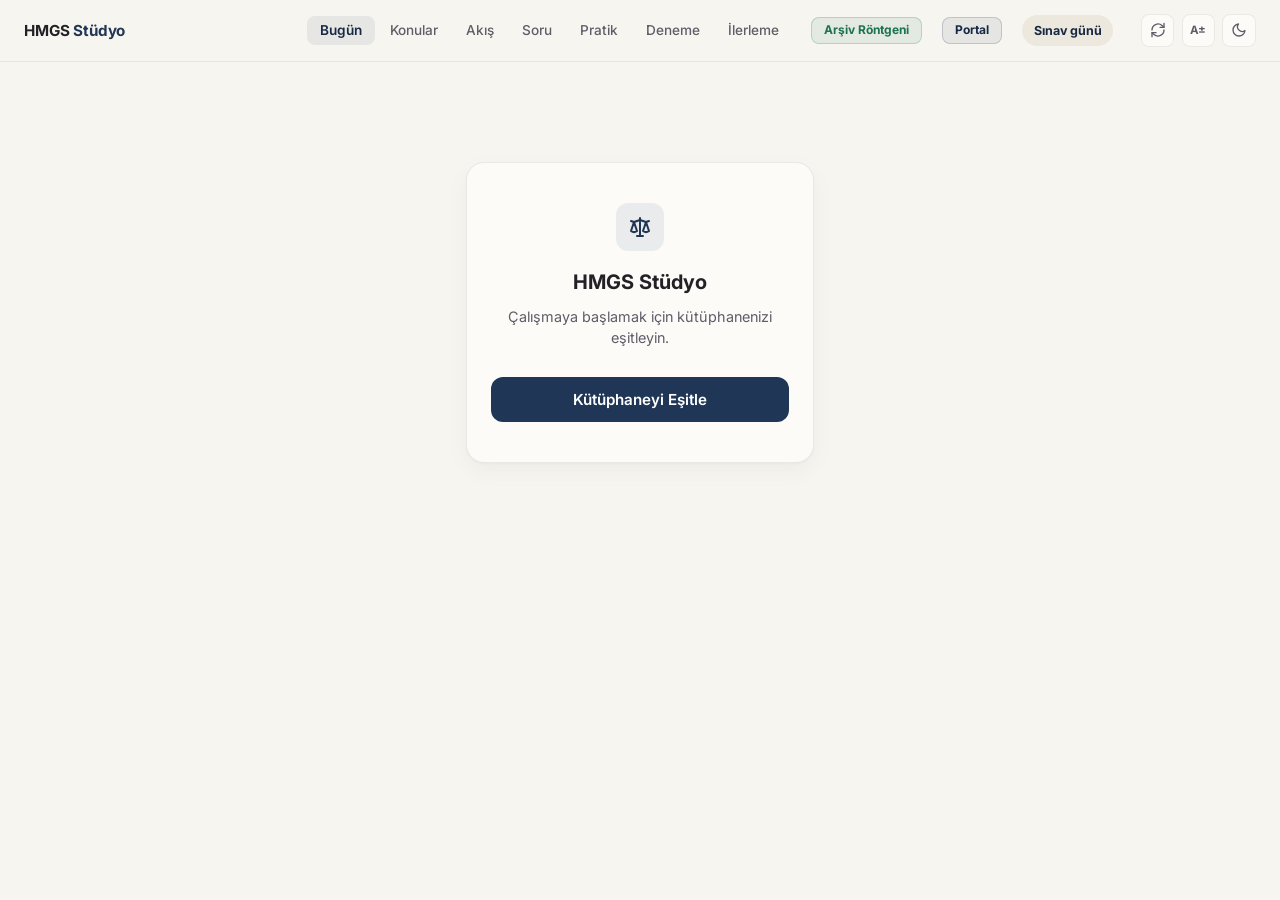
==== index.html @ b1b4c832 "HMGS Studio v1.0.0 — temiz baslangic" ====
<!--
  أَعُوذُ بِاللَّهِ مِنَ الشَّيْطَانِ الرَّجِيمِ
  بِسْمِ اللَّهِ الرَّحْمَٰنِ الرَّحِيمِ
  رَبِّ يَسِّرْ وَلَا تُعَسِّرْ رَبِّ تَمِّمْ بِالْخَيْرِ
-->
<!-- © 2026 Yusuf GÜNAY — Tüm Hakları Saklıdır / All Rights Reserved.
     Bu dosya HMGS projesinin tescilli kaynak kodudur. İzinsiz kopyalama, türetme
     veya yeniden yayınlama yasaktır. Lisans: depo kökündeki LICENSE dosyası. -->

<!DOCTYPE html>
<html lang="tr">
<head>
  <meta charset="UTF-8">
  <!-- viewport-fit=cover: çentik/köşe boşluklarını env(safe-area-inset-*) ile biz yönetiyoruz.
       Yakınlaştırma bilerek serbest bırakıldı — kanun metni okunurken gerekebiliyor. -->
  <meta name="viewport" content="width=device-width, initial-scale=1.0, viewport-fit=cover">
  <!-- AI / veri madenciligi rezervi: bu icerik model egitimi icin lisansli DEGILDIR. -->
  <meta name="robots" content="noai, noimageai">
  <meta name="tdm-reservation" content="1">
  <title>HMGS Stüdyo — Kişisel Çalışma Koçu</title>

  <!-- Telefona uygulama olarak kurulum (PWA) -->
  <link rel="manifest" href="studio.webmanifest">
  <meta name="theme-color" content="#F7F5F0">
  <script>
    (function() {
      try {
        var raw = localStorage.getItem('hmgs_studio_v1');
        var theme = 'system';
        var fontSize = 'normal';
        if (raw) {
          var parsed = JSON.parse(raw);
          if (parsed && parsed.settings) {
            theme = parsed.settings.theme || 'system';
            fontSize = parsed.settings.fontSize || 'normal';
          }
        }
        var isDark = theme === 'dark' || (theme === 'system' && window.matchMedia('(prefers-color-scheme: dark)').matches);
        if (isDark) {
          document.documentElement.setAttribute('data-theme', 'dark');
        } else {
          document.documentElement.setAttribute('data-theme', 'light');
        }
        if (fontSize === 'large') {
          document.documentElement.setAttribute('data-font-size', 'large');
        }
        var metaTheme = document.querySelector('meta[name="theme-color"]');
        if (metaTheme) metaTheme.setAttribute('content', isDark ? '#121316' : '#F7F5F0');
      } catch (e) {}
    })();
  </script>
  <meta name="mobile-web-app-capable" content="yes">
  <meta name="apple-mobile-web-app-capable" content="yes">
  <meta name="apple-mobile-web-app-title" content="Stüdyo">
  <link rel="apple-touch-icon" href="icons/apple-touch-icon.png">
  <link rel="icon" type="image/png" sizes="64x64" href="icons/favicon.png">
  <link rel="shortcut icon" href="icons/favicon.ico">

  <link rel="stylesheet" href="studio/css/studio.css?v=20260923_4">
  <!-- Mobil katman: studio.css'ten SONRA gelmeli, tüm kuralları @media içinde -->
  <link rel="stylesheet" href="studio/css/studio-mobile.css?v=20260923_4">
  <!-- Google Identity Services (Drive Vault Eşitleme) -->
  <script src="https://accounts.google.com/gsi/client" async defer></script>
</head>
<body>

  <header class="topbar">
    <div class="brand">HMGS <span>Stüdyo</span></div>
    <nav class="nav">
      <button data-view="today"    aria-current="true">Bugün</button>
      <button data-view="flow"     aria-current="false">Konular</button>
      <button data-view="akim"     aria-current="false">Akış</button>
      <button data-view="practice" aria-current="false">Soru</button>
      <button data-view="pratik"   aria-current="false">Pratik</button>
      <button data-view="exam"     aria-current="false">Deneme</button>
      <button data-view="progress" aria-current="false">İlerleme</button>
    </nav>
    <a href="cikmis.html" class="nav-portal-badge emerald" title="240 Arşiv Sorusu & Detaylı Odak Röntgeni">Arşiv Röntgeni</a>
    <a href="portal.html" class="nav-portal-badge indigo" title="HMGS Portala Dön">Portal</a>
    <span class="countdown" id="countdown">Sınava <b>–</b></span>

    <div class="topbar-actions">
      <!-- BUG (17 Eyl 2026): önceden kütüphaneyi Drive'dan elle yeniden çekecek
           hiçbir erişilebilir buton yoktu (sync-vault yalnızca ilk-açılış
           ekranında vardı). PC'de yeni soru ekleyip kasayı gönderdiğinizde
           telefon/tarayıcı eski (önbellekteki) kopyada takılı kalıyordu.
           Bu buton her zaman görünür; tıklanınca Drive'daki en güncel
           kasayı indirip anında uygular. -->
      <button class="icon-btn" id="btnSyncVault" data-act="sync-vault-quiet" title="Kütüphaneyi Drive'dan Yeniden Eşitle (yeni soru eklediysen kullan)" aria-label="Kütüphaneyi yenile">
        <svg viewBox="0 0 24 24" fill="none" stroke="currentColor" stroke-width="2" stroke-linecap="round" stroke-linejoin="round">
          <path d="M21 2v6h-6"></path>
          <path d="M3 12a9 9 0 0 1 15-6.7L21 8"></path>
          <path d="M3 22v-6h6"></path>
          <path d="M21 12a9 9 0 0 1-15 6.7L3 16"></path>
        </svg>
      </button>
      <button class="icon-btn" id="btnToggleFontSize" data-act="toggle-font-size" title="Metin Boyutunu Değiştir" aria-label="Metin boyutu">
        <span style="font-family:var(--sans);font-size:0.72rem;font-weight:700">A±</span>
      </button>
      <button class="icon-btn" id="btnToggleTheme" data-act="toggle-theme" title="Karanlık / Aydınlık Tema" aria-label="Tema değiştir">
        <svg id="themeIcon" viewBox="0 0 24 24" fill="none" stroke="currentColor" stroke-width="2" stroke-linecap="round" stroke-linejoin="round">
          <path d="M21 12.79A9 9 0 1 1 11.21 3 7 7 0 0 0 21 12.79z"></path>
        </svg>
      </button>
    </div>
  </header>

  <main>
    <section id="view-today"    class="view on"></section>
    <section id="view-odevler"  class="view"></section>
    <section id="view-flow"     class="view"></section>
    <section id="view-akim"     class="view"></section>
    <section id="view-practice" class="view"></section>
    <section id="view-pratik"   class="view"></section>
    <section id="view-exam"     class="view"></section>
    <section id="view-progress" class="view"></section>
  </main>

  <!-- Veri katmanı: klasik script, yerel ve çevrimdışı çalışma için global sabitler -->
  <script src="topics.js"></script>
  <script src="questions.js"></script>
  <script src="questions_ai.js"></script>
  <!-- Kitap envanteri: yerelde var, prod'da 404 (veri kasaya tasindi) -->
  <script src="kitap_envanteri.js"></script>

  <!-- Etkileşimli görsel motoru (window.HMGSV3) -->
  <script src="js/visual-engines-v3.js"></script>

  <!-- Uygulama: ES modülleri (Vault & IndexedDB Destekli) -->
  <script type="module" src="studio/js/main.js?v=20260924_2"></script>

  <!-- Servis çalışanı: yalnız güvenli bağlamda (https / localhost) kayıt olur. -->
  <script>
    if ('serviceWorker' in navigator && window.isSecureContext) {
      window.addEventListener('load', () => {
        navigator.serviceWorker.register('sw.js').catch(err => console.warn('[sw] kayıt olmadı:', err));
      });
    }

    // Yalnızca file:// protokolü ile açıldığında uyar (CORS engeli)
    if (location.protocol === 'file:') {
      window.addEventListener('DOMContentLoaded', function() {
        var host = document.getElementById('view-today');
        if (host) {
          host.innerHTML = '<div class="wrap" style="padding:2rem 1rem"><div class="card" style="border-left:4px solid var(--warn);background:#fff">' +
            '<h3 style="font-size:1.15rem;font-weight:700;margin-bottom:0.6rem;color:var(--ink)">HMGS Stüdyo Yerel Sunucu Gerektiriyor</h3>' +
            '<p style="color:var(--ink-2);font-size:0.92rem;line-height:1.6;margin-bottom:1.2rem">' +
            'Uygulama doğrudan dosya sisteminden (<code>file://</code>) açıldığı için tarayıcı güvenlik politikası (CORS) gereği JavaScript modülleri engellendi.' +
            '<br><br><b>Çözüm:</b> Proje klasöründeki <code>baslat.bat</code> dosyasını çalıştırın veya tarayıcıda <b><a href="http://localhost:8766/studio.html" style="color:var(--accent);text-decoration:underline">http://localhost:8766/studio.html</a></b> adresini açın.</p>' +
            '<a href="http://localhost:8766/studio.html" class="btn" style="text-decoration:none;display:inline-block">http://localhost:8766 Adresine Git</a>' +
            '</div></div>';
        }
      });
    }
  </script>
</body>
</html>
---- studio/css/studio.css ----
/* ==========================================================================
   HMGS STUDIO — TEK TASARIM SİSTEMİ
   Tek dosya, tek palet, runtime CSS enjeksiyonu YOK.
   Okuma = serif akış · Arayüz = sans · Vurgu = tek indigo
   ========================================================================== */
/* © 2026 Yusuf GÜNAY — Tüm Hakları Saklıdır / All Rights Reserved.
   Bu dosya HMGS projesinin tescilli kaynak kodudur. İzinsiz kopyalama, türetme
   veya yeniden yayınlama yasaktır. Lisans: depo kökündeki LICENSE dosyası. */

@import url('https://fonts.googleapis.com/css2?family=Newsreader:opsz,wght@6..72,400;6..72,500;6..72,600&family=Inter:wght@400;500;600;700&display=swap');

:root {
  /* Zemin (Gözü dinlendiren sıcak fildişi ve mat kağıt katmanları) */
  --bg: #F7F5F0;
  --bg-raise: #FCFBF8;
  --bg-sunk: #ECE8DE;
  --bg-hover: rgba(35, 30, 20, 0.04);
  --topbar-bg: rgba(247, 245, 240, 0.90);

  /* Mürekkep (Yumuşak, parlamayan doğal sıcak kömür) */
  --ink: #222126;
  --ink-2: #5E5D68;
  --ink-3: #8F8E99;

  /* Tek asil vurgu: Oxford Geceyarısı Laciverti (Sıfır raw mor) */
  --accent: #203656;
  --accent-ink: #172942;
  --accent-soft: rgba(32, 54, 86, 0.08);

  /* Durum (Mat, asil kütüphane tonları) */
  --ok: #1D734E;
  --ok-soft: rgba(29, 115, 78, 0.09);
  --no: #B8322B;
  --no-soft: rgba(184, 50, 43, 0.09);
  --warn: #A35200;
  --warn-soft: rgba(163, 82, 0, 0.09);

  /* Otomatikleşme durumu */
  --m-red: #B8322B;
  --m-amber: #A35200;
  --m-green: #1D734E;

  --line: rgba(35, 30, 20, 0.08);
  --line-strong: rgba(35, 30, 20, 0.16);
  --shadow: 0 1px 2px rgba(35, 30, 20, 0.03), 0 8px 24px rgba(35, 30, 20, 0.04);

  --sans: 'Inter', -apple-system, BlinkMacSystemFont, sans-serif;
  --serif: 'Newsreader', Georgia, serif;

  --r-s: 8px;
  --r-m: 12px;
  --r-l: 18px;

  --read-width: 42rem;
  --read-font-size: 1.11rem;
  --read-line-height: 1.78;

  /* Soru Ekranı Tipografi ve Yerleşim Değişkenleri (Masaüstü Ergonomi) */
  --q-width: 58rem;
  --q-card-pad: 1.5rem 1.85rem;
  --q-ask-size: 1.20rem;
  --q-ask-line-height: 1.62;
  --q-opt-size: 1.04rem;
  --q-opt-line-height: 1.52;
  --q-opt-pad: 0.85rem 2.6rem 0.85rem 1.1rem;
  --q-opt-gap: 0.65rem;
}

/* Karanlık Tema (Kadife grafit zemin, sıcak inci mürekkep, sıfır ışık halesi) */
[data-theme="dark"] {
  --bg: #121316;
  --bg-raise: #1A1B20;
  --bg-sunk: #22232A;
  --bg-hover: rgba(255, 255, 255, 0.05);
  --topbar-bg: rgba(18, 19, 22, 0.90);

  --ink: #E4E2DC;
  --ink-2: #9FA1AA;
  --ink-3: #6D6E77;

  --accent: #7697C2;
  --accent-ink: #AEC5E3;
  --accent-soft: rgba(118, 151, 194, 0.14);

  --ok: #34A872;
  --ok-soft: rgba(52, 168, 114, 0.14);
  --no: #E05D58;
  --no-soft: rgba(224, 93, 88, 0.14);
  --warn: #E5A138;
  --warn-soft: rgba(229, 161, 56, 0.14);

  --m-red: #E05D58;
  --m-amber: #E5A138;
  --m-green: #34A872;

  --line: rgba(255, 255, 255, 0.07);
  --line-strong: rgba(255, 255, 255, 0.14);
  --shadow: 0 1px 3px rgba(0, 0, 0, 0.4), 0 8px 24px rgba(0, 0, 0, 0.5);
}

@media (prefers-color-scheme: dark) {
  :root:not([data-theme="light"]) {
    --bg: #121316;
    --bg-raise: #1A1B20;
    --bg-sunk: #22232A;
    --bg-hover: rgba(255, 255, 255, 0.05);
    --topbar-bg: rgba(18, 19, 22, 0.90);

    --ink: #E4E2DC;
    --ink-2: #9FA1AA;
    --ink-3: #6D6E77;

    --accent: #7697C2;
    --accent-ink: #AEC5E3;
    --accent-soft: rgba(118, 151, 194, 0.14);

    --ok: #34A872;
    --ok-soft: rgba(52, 168, 114, 0.14);
    --no: #E05D58;
    --no-soft: rgba(224, 93, 88, 0.14);
    --warn: #E5A138;
    --warn-soft: rgba(229, 161, 56, 0.14);

    --m-red: #E05D58;
    --m-amber: #E5A138;
    --m-green: #34A872;

    --line: rgba(255, 255, 255, 0.07);
    --line-strong: rgba(255, 255, 255, 0.14);
    --shadow: 0 1px 3px rgba(0, 0, 0, 0.4), 0 8px 24px rgba(0, 0, 0, 0.5);
  }
}

/* Tipografi Okuma ve Soru Ölçeklendirme (A± Desteği) */
[data-font-size="large"] {
  --read-width: 46rem;
  --read-font-size: 1.25rem;
  --read-line-height: 1.85;

  --q-width: 62rem;
  --q-card-pad: 1.75rem 2.1rem;
  --q-ask-size: 1.36rem;
  --q-ask-line-height: 1.68;
  --q-opt-size: 1.16rem;
  --q-opt-line-height: 1.58;
  --q-opt-pad: 1rem 2.8rem 1rem 1.25rem;
  --q-opt-gap: 0.75rem;
}
[data-font-size="large"] .fb-body {
  font-size: 1.12rem;
  line-height: 1.72;
}

* { box-sizing: border-box; margin: 0; padding: 0; }

body {
  font-family: var(--sans);
  background: var(--bg);
  color: var(--ink);
  line-height: 1.55;
  -webkit-font-smoothing: antialiased;
  transition: background-color 0.25s ease, color 0.25s ease;
}

button { font-family: inherit; cursor: pointer; border: none; background: none; color: inherit; }
button:disabled { cursor: not-allowed; opacity: 0.45; }

/* ---------- ÜST ÇUBUK ---------- */
.topbar {
  position: sticky; top: 0; z-index: 50;
  display: flex; align-items: center; gap: 1.25rem;
  padding: 0.85rem 1.5rem;
  background: var(--topbar-bg);
  backdrop-filter: saturate(180%) blur(16px);
  border-bottom: 1px solid var(--line);
  transition: background 0.25s ease, border-color 0.25s ease;
}
.brand { font-weight: 700; font-size: 0.95rem; letter-spacing: -0.01em; }
.brand span { color: var(--accent); }

.nav { display: flex; gap: 0.15rem; margin-left: auto; flex-wrap: wrap; }
.nav button {
  padding: 0.42rem 0.8rem; border-radius: var(--r-s);
  font-size: 0.85rem; font-weight: 500; color: var(--ink-2);
  transition: all 0.12s ease;
}
.nav button:hover { background: var(--bg-hover); color: var(--ink); }
.nav button[aria-current="true"] { background: var(--accent-soft); color: var(--accent-ink); font-weight: 600; }

.countdown {
  font-size: 0.78rem; font-weight: 600; color: var(--ink-2);
  padding: 0.35rem 0.7rem; border-radius: 999px; background: var(--bg-sunk);
  white-space: nowrap;
}
.countdown b { color: var(--accent-ink); }

/* Üst Çubuk Aksiyonları ve Portal Rozetleri */
.topbar-actions {
  display: flex;
  align-items: center;
  gap: 0.45rem;
  margin-left: 0.5rem;
}

.icon-btn {
  display: inline-flex;
  align-items: center;
  justify-content: center;
  width: 2.1rem;
  height: 2.1rem;
  border-radius: var(--r-s);
  border: 1px solid var(--line);
  background: var(--bg-raise);
  color: var(--ink-2);
  transition: all 0.15s ease;
  user-select: none;
}
.icon-btn:hover {
  background: var(--bg-hover);
  color: var(--ink);
  border-color: var(--line-strong);
  transform: translateY(-1px);
}
.icon-btn:active {
  transform: scale(0.95);
}
.icon-btn svg {
  width: 1rem;
  height: 1rem;
}

.nav-portal-badge {
  text-decoration: none;
  font-size: 0.75rem;
  font-weight: 700;
  padding: 0.4rem 0.75rem;
  border-radius: var(--r-s);
  display: inline-flex;
  align-items: center;
  gap: 0.35rem;
  transition: all 0.15s ease;
  line-height: 1;
  white-space: nowrap;
}
.nav-portal-badge:hover {
  filter: brightness(1.1);
  transform: translateY(-1px);
}
.nav-portal-badge.emerald {
  background: var(--ok-soft);
  color: var(--ok);
  border: 1px solid rgba(30, 138, 95, 0.25);
}
[data-theme="dark"] .nav-portal-badge.emerald {
  border-color: rgba(52, 211, 153, 0.3);
}
.nav-portal-badge.indigo {
  background: var(--accent-soft);
  color: var(--accent-ink);
  border: 1px solid rgba(32, 54, 86, 0.20);
}
[data-theme="dark"] .nav-portal-badge.indigo {
  border-color: rgba(118, 151, 194, 0.25);
}

/* ---------- YERLEŞİM ---------- */
main { padding: 2.25rem 1.5rem 6rem; }
.wrap { max-width: 62rem; margin: 0 auto; }
.wrap-read { max-width: var(--read-width); margin: 0 auto; }

.view { display: none; }
.view.on { display: block; }

h1.page { font-size: 1.5rem; font-weight: 700; letter-spacing: -0.02em; margin-bottom: 0.3rem; }
p.page-sub { color: var(--ink-2); font-size: 0.9rem; margin-bottom: 1.75rem; }

.section-label {
  font-size: 0.7rem; font-weight: 700; letter-spacing: 0.09em; text-transform: uppercase;
  color: var(--ink-3); margin: 2.25rem 0 0.85rem;
}

/* ---------- KARTLAR ---------- */
.card {
  background: var(--bg-raise); border: 1px solid var(--line);
  border-radius: var(--r-l); padding: 1.5rem; box-shadow: var(--shadow);
}
.grid { display: grid; gap: 1rem; }
.grid-2 { grid-template-columns: repeat(auto-fit, minmax(15rem, 1fr)); }
.grid-3 { grid-template-columns: repeat(auto-fit, minmax(11rem, 1fr)); }

/* ---------- BUGÜN: TEK KARAR ---------- */
.hero {
  background: var(--bg-raise); border: 1px solid var(--line);
  border-radius: var(--r-l); padding: 2rem; box-shadow: var(--shadow);
  position: relative; overflow: hidden;
}
.hero::before {
  content: ''; position: absolute; inset: 0 0 auto 0; height: 3px;
  background: linear-gradient(90deg, var(--accent), rgba(32, 54, 86, 0.25));
}
[data-theme="dark"] .hero::before {
  background: linear-gradient(90deg, var(--accent), rgba(118, 151, 194, 0.25));
}
.hero-kicker {
  font-size: 0.72rem; font-weight: 700; letter-spacing: 0.1em; text-transform: uppercase;
  color: var(--accent-ink); margin-bottom: 0.7rem;
}
.hero-title { font-size: 1.6rem; font-weight: 700; letter-spacing: -0.025em; line-height: 1.2; margin-bottom: 0.55rem; }
.hero-why { color: var(--ink-2); font-size: 0.92rem; max-width: 34rem; margin-bottom: 1.4rem; }

.btn {
  display: inline-flex; align-items: center; gap: 0.5rem;
  padding: 0.7rem 1.3rem; border-radius: var(--r-m);
  font-size: 0.92rem; font-weight: 600;
  background: var(--accent); color: #fff;
  transition: transform 0.12s ease, filter 0.12s ease;
}
.btn:hover:not(:disabled) { filter: brightness(1.08); transform: translateY(-1px); }
.btn-2 { background: var(--bg-sunk); color: var(--ink); }
.btn-2:hover:not(:disabled) { background: var(--bg-hover); filter: none; }
.btn-s { padding: 0.45rem 0.85rem; font-size: 0.82rem; border-radius: var(--r-s); }
.btn-row { display: flex; gap: 0.6rem; flex-wrap: wrap; align-items: center; }

/* Düz metin bağlantısı gibi davranan buton — "çık/vazgeç" gibi hep var olması
   gereken ama görsel olarak öne çıkmaması gereken eylemler için (seans/akış
   kapanışında "Bugün ekranına dön"). Eylem kaldırılmaz, yalnız ağırlığı azalır. */
.btn-link {
  display: inline-flex; align-items: center; gap: 0.4rem;
  background: none; border: none; padding: 0.6rem 0.3rem;
  font-size: 0.86rem; font-weight: 500; color: var(--ink-3);
  text-decoration: underline; text-decoration-color: var(--line-strong); text-underline-offset: 3px;
}
.btn-link:hover:not(:disabled) { color: var(--ink-2); text-decoration-color: var(--ink-3); }

/* Hero Buton ve Alternatif Eylemler Düzeni */
.hero-actions {
  display: flex;
  flex-direction: column;
  gap: 1.1rem;
  margin-top: 0.4rem;
}
.hero-main-cta {
  display: flex;
  align-items: center;
  gap: 0.75rem;
  flex-wrap: wrap;
}
.hero-alts {
  display: flex;
  align-items: center;
  gap: 0.45rem;
  flex-wrap: wrap;
  padding-top: 0.85rem;
  border-top: 1px solid var(--line);
}
.hero-alts-label {
  font-size: 0.72rem;
  font-weight: 600;
  letter-spacing: 0.05em;
  text-transform: uppercase;
  color: var(--ink-3);
  margin-right: 0.35rem;
}

/* Mantıkla Çözdüm (Konu Eksik) Buton ve Rozeti */
.btn-logic {
  background: rgba(251, 191, 36, 0.08);
  color: var(--warn);
  border: 1px solid rgba(251, 191, 36, 0.3);
}
.btn-logic:hover:not(:disabled) {
  background: rgba(251, 191, 36, 0.16);
  border-color: rgba(251, 191, 36, 0.48);
  color: var(--warn);
  transform: translateY(-1px);
}
[data-theme="dark"] .btn-logic {
  background: rgba(251, 191, 36, 0.12);
  color: #FBBF24;
  border-color: rgba(251, 191, 36, 0.35);
}

.badge-logic {
  display: inline-flex;
  align-items: center;
  gap: 0.35rem;
  padding: 0.25rem 0.55rem;
  border-radius: var(--r-s);
  border: 1px solid var(--line);
  background: var(--bg-sunk);
  color: var(--ink-2);
  font-size: 0.76rem;
  font-weight: 600;
  cursor: pointer;
  transition: all 0.15s ease;
  line-height: 1;
}
.badge-logic:hover {
  background: var(--bg-hover);
  color: var(--ink);
}
.badge-logic.active {
  background: var(--warn-soft);
  color: var(--warn);
  border-color: rgba(251, 191, 36, 0.4);
}
[data-theme="dark"] .badge-logic.active {
  color: #FBBF24;
  border-color: rgba(251, 191, 36, 0.45);
}
.badge-logic-dot {
  width: 6px;
  height: 6px;
  border-radius: 50%;
  background: var(--warn);
  opacity: 0.5;
  transition: opacity 0.15s ease;
}
.badge-logic.active .badge-logic-dot {
  opacity: 1;
}
.badge-logic .kbd-hint,
.btn .kbd-hint {
  font-family: ui-monospace, monospace;
  font-size: 0.68rem;
  padding: 0.1rem 0.35rem;
  border-radius: 4px;
  background: rgba(0, 0, 0, 0.12);
  border: 1px solid rgba(0, 0, 0, 0.1);
  opacity: 0.85;
}
[data-theme="dark"] .badge-logic .kbd-hint,
[data-theme="dark"] .btn .kbd-hint {
  background: rgba(255, 255, 255, 0.12);
  border-color: rgba(255, 255, 255, 0.15);
}


/* ---------- METRİK ---------- */
.metric { background: var(--bg-raise); border: 1px solid var(--line); border-radius: var(--r-m); padding: 1.1rem 1.2rem; }
.metric-k { font-size: 0.72rem; font-weight: 600; letter-spacing: 0.05em; text-transform: uppercase; color: var(--ink-3); margin-bottom: 0.4rem; }
.metric-v { font-size: 1.7rem; font-weight: 700; letter-spacing: -0.03em; line-height: 1.1; }
.metric-n { font-size: 0.79rem; color: var(--ink-2); margin-top: 0.25rem; }

.track { height: 6px; background: var(--bg-sunk); border-radius: 999px; overflow: hidden; margin-top: 0.7rem; }
.track > i { display: block; height: 100%; background: var(--accent); border-radius: 999px; transition: width 0.4s ease; }
.track.ok > i { background: var(--ok); }
.track.no > i { background: var(--no); }

/* ---------- DERS SATIRLARI ---------- */
.subj {
  display: grid; grid-template-columns: 1fr auto; gap: 0.4rem 1rem; align-items: center;
  padding: 0.85rem 1rem; border-radius: var(--r-m);
  border: 1px solid var(--line); background: var(--bg-raise); margin-bottom: 0.5rem;
}
.subj:hover { border-color: var(--line-strong); }
.subj-name { font-weight: 600; font-size: 0.9rem; }
.subj-meta { font-size: 0.78rem; color: var(--ink-3); }
.subj-right { display: flex; align-items: center; gap: 0.6rem; }

.dot { width: 8px; height: 8px; border-radius: 50%; flex: none; }
.dot.red { background: var(--m-red); }
.dot.amber { background: var(--m-amber); }
.dot.green { background: var(--m-green); }
.dot.grey { background: var(--ink-3); }

.chip {
  font-size: 0.72rem; font-weight: 600; padding: 0.2rem 0.55rem;
  border-radius: 999px; background: var(--bg-sunk); color: var(--ink-2); white-space: nowrap;
}
.chip.red { background: var(--no-soft); color: var(--no); }
.chip.amber, .chip.warn { background: var(--warn-soft); color: var(--warn); }
.chip.green { background: var(--ok-soft); color: var(--ok); }
.chip.accent { background: var(--accent-soft); color: var(--accent-ink); }

/* ---------- SORU ---------- */
.q-head {
  display: flex; align-items: center; gap: 0.7rem; flex-wrap: wrap;
  margin-bottom: 1.4rem; font-size: 0.8rem; color: var(--ink-3);
}
.q-timer { margin-left: auto; font-variant-numeric: tabular-nums; font-weight: 600; color: var(--ink-2); }
.q-timer.slow { color: var(--ink); font-weight: 700; }

.q-progress { height: 3px; background: var(--bg-sunk); border-radius: 999px; overflow: hidden; margin-bottom: 1.5rem; }
.q-progress > i { display: block; height: 100%; background: var(--accent); transition: width 0.3s ease; }

.q-premise { margin-bottom: 0.9rem; }
.premise-lead, .premise-item {
  font-family: var(--serif); font-size: calc(var(--read-font-size, 1.11rem) * 0.98); line-height: 1.68; color: var(--ink-2);
}
.premise-item {
  display: flex; gap: 0.55rem; cursor: pointer; user-select: none;
  padding: 0.1rem 0.4rem; margin: 0 -0.4rem; border-radius: 8px;
  transition: background 0.12s ease, opacity 0.12s ease;
}
.premise-item:hover { background: var(--accent-soft); }
.premise-num { flex: 0 0 auto; font-weight: 700; color: var(--ink-3); }
.premise-item.struck { opacity: 0.45; }
.premise-item.struck .premise-txt { text-decoration: line-through; text-decoration-thickness: 1.5px; }

.q-ask { font-family: var(--serif); font-size: calc(var(--read-font-size, 1.11rem) * 1.05); line-height: 1.55; font-weight: 600; margin-bottom: 1.5rem; }

.opts { display: flex; flex-direction: column; gap: 0.5rem; }
.opt-row { position: relative; display: flex; }
.opt-x {
  position: absolute; top: 0.6rem; right: 0.7rem; z-index: 2;
  flex: 0 0 auto; width: 1.5rem; height: 1.5rem;
  display: flex; align-items: center; justify-content: center; line-height: 1;
  border: 1px solid var(--line); border-radius: 50%;
  background: var(--bg-raise); color: var(--ink-3); font-size: 0.65rem; cursor: pointer;
  transition: all 0.12s ease;
}
.opt-x:hover { border-color: var(--no); color: var(--no); background: var(--no-soft); }
.opt-x.on { border-color: var(--no); color: var(--no); background: var(--no-soft); font-weight: 700; }
.opt {
  flex: 1; display: grid; grid-template-columns: 1.7rem 1fr; gap: 0.85rem; align-items: start;
  text-align: left; padding: 0.85rem 2.4rem 0.85rem 1rem;
  border: 1px solid var(--line); border-radius: var(--r-m);
  background: var(--bg-raise); font-size: 0.94rem; line-height: 1.5;
  transition: border-color 0.12s ease, background 0.12s ease;
}
.opt:hover:not(.done) { border-color: var(--accent); background: var(--accent-soft); }
/* Bazı şıklar (ör. sandalye dağılımı senaryoları: "K Partisi - 1\nL Partisi - 2")
   kaynakta gerçek satır sonu içeriyor — CSS varsayılanı bunu tek satıra
   sıkıştırıp ezerdi. pre-line, kaynaktaki satır sonlarını korur. */
.opt-txt { white-space: pre-line; }
.opt-k {
  width: 1.7rem; height: 1.7rem; border-radius: 50%;
  display: grid; place-items: center;
  font-size: 0.78rem; font-weight: 700;
  background: var(--bg-sunk); color: var(--ink-2);
}
.opt.done { cursor: default; }
.opt.pick-ok { border-color: var(--ok); background: var(--ok-soft); }
.opt.pick-ok .opt-k { background: var(--ok); color: #fff; }
.opt.pick-no { border-color: var(--no); background: var(--no-soft); }
.opt.pick-no .opt-k { background: var(--no); color: #fff; }
.opt.reveal { border-color: var(--ok); }
.opt.reveal .opt-k { background: var(--ok); color: #fff; }
.opt.dim { opacity: 0.5; }
.opt.struck-manual, .opt.struck-auto { opacity: 0.45; }
.opt.struck-manual .opt-txt, .opt.struck-auto .opt-txt { text-decoration: line-through; text-decoration-thickness: 1.5px; }

/* ---------- 100% SIFIR SAYFA SCROLL ÇALIŞMA ALANI (ZERO-SCROLL VIEWPORT) ---------- */
body.in-session {
  height: 100vh !important;
  max-height: 100vh !important;
  overflow: hidden !important;
  margin: 0 !important;
  padding: 0 !important;
}
body.in-session .topbar {
  display: none !important;
}
body.in-session main {
  padding: 0 !important;
  margin: 0 !important;
  height: 100vh !important;
  max-height: 100vh !important;
  overflow: hidden !important;
}
/* BUG (17 Eyl 2026): Bu kural ".on" sınıfını aramadan HEM #view-practice HEM
   #view-akim'i "!important" ile zorla görünür/tam-ekran flex yapıyordu.
   Sonuç: pratik ekranına girildiğinde, DOM sırasında ondan önce gelen
   (ve normalde ".view{display:none}" ile gizlenmesi gereken) boş #view-akim
   de aynı anda 100vh yükseklikte flex kutusu olarak görünür kalıyor, gerçek
   soru içeriğinin TAM BİR EKRAN BOYU altına itilmesine yol açıyordu.
   overflow:hidden masaüstünde sayfa kaydırmayı tamamen kilitlediği için
   kullanıcı o boş (koyu lacivert = "mavi") ekranın ötesine hiç geçemiyordu;
   mobilde/dar ekranda sayfa kaydırma serbest bırakıldığından bir ekran
   boyu aşağı kaydırınca soru görünüyordu. Düzeltme: yalnızca GERÇEKTEN
   AKTİF olan görünüm (".on" sınıfına sahip olan) bu tam-ekran düzeni alsın. */
body.in-session #view-practice.on,
body.in-session #view-akim.on {
  height: 100vh !important;
  max-height: 100vh !important;
  overflow: hidden !important;
  display: flex !important;
  flex-direction: column !important;
}

.q-screen {
  display: flex;
  flex-direction: column;
  height: 100vh;
  max-height: 100vh;
  overflow: hidden;
  width: 100%;
}

/* Üst Sabit Bilgi ve İlerleme Şeridi */
.q-strip {
  flex: 0 0 2.85rem;
  height: 2.85rem;
  padding: 0 1.5rem;
  display: flex;
  align-items: center;
  justify-content: space-between;
  border-bottom: 1px solid var(--line);
  background: var(--bg-raise);
  gap: 1rem;
  z-index: 10;
}
.q-strip-left, .q-strip-right {
  display: flex;
  align-items: center;
  gap: 0.65rem;
  flex: 0 0 auto;
}
.q-strip-subj {
  font-size: 0.85rem;
  font-weight: 600;
  color: var(--ink);
}
.q-quit-x {
  font-size: 0.75rem;
  opacity: 0.7;
}
/* Oturum içi "bitir" — her yerde erişilebilir ama görsel olarak öne çıkmaz.
   Diğer eylem butonlarıyla (Bilmiyorum, İpucu İste) aynı ağırlıkta durursa
   "çıkmak" da sıradan bir araç gibi görünür; burada bilerek en sönük eylem
   (18 Eylül 2026, kullanıcı talimatı). */
.q-quit-link {
  display: inline-flex; align-items: center; gap: 0.4rem;
  background: none; border: none; padding: 0.3rem 0.2rem;
  font-size: 0.82rem; font-weight: 500; color: var(--ink-3);
}
.q-quit-link:hover:not(:disabled) { color: var(--ink-2); }
.q-main-foot .q-quit-link { font-size: 0.82rem; }

.q-strip-center {
  flex: 1 1 auto;
  max-width: 22rem;
  display: flex;
  justify-content: center;
}
.q-progress-box {
  width: 100%;
  display: flex;
  align-items: center;
  gap: 0.75rem;
}
.q-progress-track {
  flex: 1;
  height: 5px;
  background: var(--bg-sunk);
  border-radius: 999px;
  overflow: hidden;
}
.q-progress-bar {
  height: 100%;
  background: var(--accent);
  border-radius: 999px;
  transition: width 0.25s ease;
}
.q-progress-count {
  font-size: 0.76rem;
  font-weight: 600;
  font-variant-numeric: tabular-nums;
  color: var(--ink-2);
  white-space: nowrap;
}

/* Ana Çalışma Sahnesi */
.q-shell {
  flex: 1 1 auto;
  min-height: 0;
  height: calc(100vh - 2.85rem);
  max-height: calc(100vh - 2.85rem);
  padding: 1.5rem 2rem;
  display: grid;
  grid-template-columns: 1fr;
  align-items: center; /* Soru henüz cevaplanmamışken ekranda optik dikey merkezleme */
  overflow: hidden;
  max-width: var(--q-width, 58rem);
  margin: 0 auto;
  width: 100%;
  transition: max-width 0.25s cubic-bezier(0.16, 1, 0.3, 1), padding 0.2s ease;
}

/* Soru Henüz Cevaplanmamışken: Sağ Sütun Gizli */
.q-shell:not(.answered) .q-side {
  display: none;
}

/* Soru Cevaplandığında: İki Sütun Yan Yana, Asla Taşmaz */
.q-shell.answered {
  max-width: 92rem;
  grid-template-columns: minmax(0, 1.05fr) minmax(380px, 1fr);
  gap: 1.75rem;
  align-items: start;
  padding: 1rem 2rem;
}

/* Sol Sütun: Soru ve Şıklar Kartı */
.q-main {
  height: auto;
  max-height: calc(100vh - 2.85rem - 2.5rem);
  min-height: 0;
  display: flex;
  flex-direction: column;
  overflow-y: auto;
  overscroll-behavior: contain;
  padding-right: 0.35rem;
}
.q-main::-webkit-scrollbar { width: 5px; }
.q-main::-webkit-scrollbar-thumb { background: var(--line-strong); border-radius: 999px; }

.q-screen .q-card {
  flex: 0 0 auto;
  padding: var(--q-card-pad, 1.5rem 1.85rem);
  margin-bottom: 0.85rem;
  border-radius: var(--r-l);
  border: 1px solid var(--line);
  background: var(--bg-raise);
  box-shadow: var(--shadow);
}
.q-screen .premise-lead,
.q-screen .premise-item {
  font-family: var(--serif);
  font-size: var(--q-ask-size, 1.20rem);
  line-height: var(--q-ask-line-height, 1.62);
  color: var(--ink);
}
.q-screen .premise-item {
  margin-bottom: 0.45rem;
}
.q-screen .q-ask {
  font-family: var(--serif);
  font-size: var(--q-ask-size, 1.20rem);
  line-height: var(--q-ask-line-height, 1.62);
  margin-bottom: 1.15rem;
  font-weight: 600;
  color: var(--ink);
}
.q-screen .opts {
  display: flex;
  flex-direction: column;
  gap: var(--q-opt-gap, 0.65rem);
}
.q-screen .opt {
  padding: var(--q-opt-pad, 0.85rem 2.6rem 0.85rem 1.1rem);
  min-height: 2.9rem;
  font-size: var(--q-opt-size, 1.04rem);
  line-height: var(--q-opt-line-height, 1.52);
  border-radius: var(--r-m);
}
.q-screen .opt-k {
  width: 1.85rem;
  height: 1.85rem;
  font-size: 0.82rem;
}
.q-screen .opt-x {
  top: 0.7rem;
  right: 0.75rem;
  width: 1.5rem;
  height: 1.5rem;
  font-size: 0.7rem;
}

.q-main-foot {
  flex: 0 0 auto;
  display: flex;
  align-items: center;
  gap: 0.65rem;
  padding: 0.35rem 0.2rem;
}
.q-main-foot .btn {
  font-size: 0.88rem;
  padding: 0.55rem 0.95rem;
}
.q-main-foot .hint {
  margin-left: auto;
  font-size: 0.82rem;
  color: var(--ink-3);
}
.q-topic-hint {
  flex: 0 0 auto;
  font-size: 0.82rem;
  color: var(--ink-3);
  margin-top: 0.45rem;
  padding-left: 0.2rem;
}

/* ---------- AKIŞ MODU: AKIŞ ÖLÇER ----------
   Sakin Apple-grade: tek vurgu rengi, yumuşak geçiş. Oyunlaştırma yok.
   Bar, türetilmiş flowScore değerini gösterir (doğruluk × tempo × kesintisizlik). */
.flow-meter {
  display: flex;
  align-items: center;
  gap: 0.75rem;
  width: 100%;
}
.flow-meter-track {
  flex: 1;
  height: 5px;
  background: var(--bg-sunk);
  border-radius: 999px;
  overflow: hidden;
}
.flow-meter-fill {
  height: 100%;
  background: var(--accent);
  border-radius: 999px;
  transition: width 0.6s cubic-bezier(0.16, 1, 0.3, 1), background 0.4s ease;
}
.flow-meter-label {
  flex: 0 0 auto;
  font-size: 0.76rem;
  font-weight: 600;
  font-variant-numeric: tabular-nums;
  color: var(--ink-2);
  white-space: nowrap;
  min-width: 4.5rem;
  text-align: right;
}
.akim-strip .flow-meter {
  max-width: 22rem;
}

/* ---------- KURAL KÖPRÜSÜ (yanlıştan interaktif alıştırmaya) ----------
   Geri bildirim kartının İÇİNDE açılır; seans bölünmez. 124 konunun 77'si
   interaktif bir kural alıştırması taşıyor (68 predict_then_explore) — bu
   panel o alıştırmayı soru ekranına taşır. Düz metin yerine "tahmin et"
   kalıbı: Rowland 2014, geri bildirimli test g=0,73 / geri bildirimsiz 0,39.

   Sakin tutulur: ayrı renk, çerçeve yok — yalnız ayrı bir bölüm çizgisi.
   Oyunlaştırma yok (AGENTS §1). */
.kural-slot {
  margin-top: 1rem;
  padding-top: 0.9rem;
  border-top: 1px solid var(--line);
}
.kural-slot[hidden] { display: none; }
.kural-head {
  display: flex;
  align-items: baseline;
  gap: 0.6rem;
  flex-wrap: wrap;
  margin-bottom: 0.7rem;
}
.kural-lbl {
  font-size: 0.72rem;
  font-weight: 700;
  letter-spacing: 0.02em;
  color: var(--accent-ink);
  background: var(--accent-soft);
  padding: 0.15rem 0.5rem;
  border-radius: var(--r-s);
  white-space: nowrap;
}
.kural-src {
  font-size: 0.8rem;
  color: var(--ink-3);
  min-width: 0;
}
.kural-host { margin-bottom: 0.75rem; }
.kural-host:last-child { margin-bottom: 0; }

/* Soruya özgü hedef kural kartı */
.kural-focus-card {
  background: var(--bg-raise);
  border: 1px solid var(--line);
  border-radius: var(--r-m);
  padding: 0.9rem 1.1rem;
  margin-bottom: 1rem;
}
.kural-focus-head {
  display: flex;
  align-items: center;
  gap: 0.6rem;
  flex-wrap: wrap;
  margin-bottom: 0.55rem;
}
.kural-focus-badge {
  font-size: 0.72rem;
  font-weight: 700;
  letter-spacing: 0.02em;
  color: var(--accent-ink);
  background: var(--accent-soft);
  padding: 0.15rem 0.5rem;
  border-radius: var(--r-s);
}
.kural-focus-ref {
  font-size: 0.85rem;
  font-weight: 600;
  color: var(--ink);
}
.kural-focus-text {
  font-size: 0.92rem;
  line-height: 1.55;
  color: var(--ink);
  margin-bottom: 0.65rem;
}
.kural-focus-pills {
  display: flex;
  flex-wrap: wrap;
  gap: 0.35rem;
  margin-bottom: 0.65rem;
}
.kural-pill {
  font-size: 0.75rem;
  font-weight: 500;
  color: var(--ink-2);
  background: var(--bg-surface);
  border: 1px solid var(--line);
  border-radius: 999px;
  padding: 0.15rem 0.55rem;
}
.kural-focus-trap {
  display: flex;
  flex-direction: column;
  gap: 0.25rem;
  background: var(--bg-surface);
  border: 1px solid var(--line);
  border-left: 3px solid var(--accent);
  border-radius: var(--r-s);
  padding: 0.6rem 0.85rem;
  font-size: 0.84rem;
  line-height: 1.5;
  color: var(--ink-2);
}
.kural-focus-trap-tag {
  font-size: 0.7rem;
  font-weight: 700;
  color: var(--accent-ink);
  text-transform: uppercase;
  letter-spacing: 0.03em;
}
.kural-focus-trap-body {
  color: var(--ink);
}
.kural-sim-wrapper {
  margin-top: 0.9rem;
}
.kural-sim-head {
  display: flex;
  align-items: baseline;
  justify-content: space-between;
  margin-bottom: 0.55rem;
  padding-bottom: 0.35rem;
  border-bottom: 1px dashed var(--line);
}
.kural-sim-tag {
  font-size: 0.75rem;
  font-weight: 700;
  color: var(--ink-2);
  text-transform: uppercase;
  letter-spacing: 0.03em;
}
.kural-sim-desc {
  font-size: 0.78rem;
  color: var(--ink-3);
}
.clean-inline-code {
  font-family: ui-monospace, SFMono-Regular, Menlo, Monaco, Consolas, monospace;
  font-size: 0.88em;
  background: var(--bg-surface);
  border: 1px solid var(--line);
  padding: 0.1rem 0.35rem;
  border-radius: 4px;
  color: var(--accent-ink);
}

/* "Kuralı çalış" düğmesi: ikincil eylem, ama varlığı görünür olsun */
.btn-kural {
  flex: 0 0 auto;
  white-space: nowrap;
}
.btn-kural.active {
  border-color: var(--accent);
  background: var(--accent-soft);
  color: var(--accent-ink);
}

/* ---------- KENDİ KİTABINDAN ÇALIŞ (konu ekranı) ----------
   Ölçüm (15 Eyl 2026): konu metni uzunluğu sınav ağırlığının TERSİ —
   Medeni 15 soruya 2220 karakter (20 dersin en düşüğü), MÖHUK 1 soruya 6965.
   77 v3 konunun yalnız 1'inde sahne anlatımı (tell) var; yani v3 dönüşümü
   metnin YERİNE geçmiş, metne EKLENMEMİŞ.
   Kullanıcı bu yüzden konu anlatımına güvenmiyor ve kendi kitabını okuyor.
   Bu blok metni büyütmeye çalışmaz — kitabı taklit etmeyi bırakıp
   kullanıcının kendi kitabına yönlendirir. Sakin: ayrı renk yok. */
.kitap-kap {
  margin: 0 0 1.75rem;
  border: 1px solid var(--line);
  border-radius: var(--r-m);
  background: var(--bg-raise);
  overflow: hidden;
}
.kitap-ac {
  width: 100%;
  display: flex;
  align-items: baseline;
  gap: 0.75rem;
  padding: 0.8rem 1rem;
  background: transparent;
  border: 0;
  cursor: pointer;
  text-align: left;
  font-size: 0.92rem;
  font-weight: 600;
  color: var(--ink);
}
.kitap-ac:hover { background: var(--bg-sunk); }
.kitap-ac .hint { margin-left: auto; font-weight: 400; font-size: 0.8rem; }
.kitap-kap > div[style*="none"] { padding: 0 1rem 1rem; }
.kitap-kaynak { margin-bottom: 1rem; }
.kitap-kaynak:last-of-type { margin-bottom: 0.5rem; }
.kitap-ad {
  font-size: 0.82rem;
  font-weight: 700;
  color: var(--accent-ink);
  margin-bottom: 0.45rem;
}
.kitap-tahmin {
  font-weight: 400;
  font-size: 0.72rem;
  color: var(--warn);
  background: var(--warn-soft);
  padding: 0.1rem 0.4rem;
  border-radius: var(--r-s);
  margin-left: 0.35rem;
}
.kitap-bolumler {
  list-style: none;
  margin: 0;
  padding: 0;
  display: grid;
  grid-template-columns: repeat(auto-fit, minmax(320px, 1fr));
  gap: 0.15rem 1.25rem;
}
.kitap-bolumler li {
  display: flex;
  align-items: baseline;
  gap: 0.5rem;
  padding: 0.3rem 0.5rem;
  margin: 0 -0.5rem;
  border-radius: var(--r-s);
}
.kitap-bolumler li:hover { background: var(--bg-sunk); }
.kitap-bolum {
  font-size: 0.87rem;
  color: var(--ink-2);
  min-width: 0;
}
.kitap-sayfa {
  margin-left: auto;
  flex: 0 0 auto;
  font-family: var(--mono, monospace);
  font-size: 0.78rem;
  font-weight: 600;
  color: var(--ink-3);
  font-variant-numeric: tabular-nums;
}
.kitap-not {
  font-size: 0.8rem;
  color: var(--ink-3);
  line-height: 1.5;
  margin: 0.75rem 0 0;
  padding-top: 0.7rem;
  border-top: 1px solid var(--line);
}

/* Özet etiketi: metnin altına değil ÜSTÜNE, güven sınırı çizsin */
.ozet-lbl {
  display: flex;
  align-items: baseline;
  gap: 0.6rem;
  flex-wrap: wrap;
  margin-bottom: 0.9rem;
}
.ozet-lbl > span:first-child {
  font-size: 0.72rem;
  font-weight: 700;
  letter-spacing: 0.02em;
  color: var(--ink-3);
  background: var(--bg-sunk);
  padding: 0.15rem 0.5rem;
  border-radius: var(--r-s);
  white-space: nowrap;
}
.ozet-why { font-size: 0.8rem; color: var(--ink-3); }

/* Sağ Sütun: Çözüm Kartı */
.q-side {
  height: auto;
  max-height: calc(100vh - 2.85rem - 2rem);
  min-height: 0;
  display: flex;
  flex-direction: column;
  overflow: hidden;
}
#fb {
  height: auto;
  max-height: 100%;
  display: flex;
  flex-direction: column;
  min-height: 0;
}

.feedback {
  display: flex;
  flex-direction: column;
  height: auto;
  max-height: calc(100vh - 2.85rem - 2rem);
  border-radius: var(--r-l);
  border: 1px solid var(--line);
  background: var(--bg-raise);
  box-shadow: var(--shadow);
  animation: fb-in 0.22s cubic-bezier(0.16, 1, 0.3, 1);
  overflow: hidden;
}
@keyframes fb-in {
  from { opacity: 0; transform: translateY(6px); }
  to { opacity: 1; transform: translateY(0); }
}
.feedback.ok { border-color: rgba(30, 138, 95, 0.25); }
.feedback.no { border-color: rgba(196, 54, 47, 0.22); }

.fb-head {
  flex: 0 0 auto;
  display: flex;
  align-items: center;
  justify-content: space-between;
  gap: 0.85rem;
  padding: 0.85rem 1.35rem;
  border-bottom: 1px solid var(--line);
  background: var(--bg-raise);
}
.fb-head-left {
  display: flex;
  align-items: center;
  gap: 0.7rem;
  min-width: 0;
}
.fb-icon {
  flex: 0 0 auto;
  width: 1.85rem;
  height: 1.85rem;
  border-radius: 50%;
  display: grid;
  place-items: center;
  background: var(--ok-soft);
  color: var(--ok);
  transition: all 0.2s ease;
}
.feedback.no .fb-icon {
  background: var(--no-soft);
  color: var(--no);
}
.fb-icon svg {
  display: block;
}
.fb-head-info {
  display: flex;
  align-items: baseline;
  gap: 0.45rem;
  min-width: 0;
  flex-wrap: wrap;
}
.fb-verdict {
  font-size: 1.05rem;
  font-weight: 700;
  letter-spacing: -0.01em;
  color: var(--ink);
}
.feedback.ok .fb-verdict { color: var(--ok); }
.feedback.no .fb-verdict { color: var(--no); }
.fb-dot-sep {
  color: var(--ink-3);
  font-size: 0.9rem;
  user-select: none;
}
.fb-correct {
  font-size: 0.88rem;
  color: var(--ink-2);
}
.fb-correct b {
  color: var(--accent);
  font-weight: 700;
  font-family: var(--sans);
}
.fb-head-right {
  display: flex;
  align-items: center;
  gap: 0.45rem;
  flex: 0 0 auto;
}
.fb-time-pill {
  font-family: var(--mono, monospace);
  font-size: 0.76rem;
  font-weight: 600;
  font-variant-numeric: tabular-nums;
  padding: 0.22rem 0.55rem;
  border-radius: var(--r-s);
  background: var(--bg-sunk);
  color: var(--ink-2);
  border: 1px solid var(--line);
  line-height: 1.2;
}
.fb-time-pill.slow {
  color: var(--warn);
  background: var(--warn-soft);
  border-color: rgba(251, 191, 36, 0.28);
}

.fb-body {
  flex: 1 1 auto;
  min-height: 0;
  overflow-y: auto;
  overscroll-behavior: contain;
  padding: 1.25rem 1.45rem;
  font-size: 0.98rem;
  line-height: 1.7;
}
/* Zarif Apple tarzı kılcal kaydırma çubuğu */
.fb-body::-webkit-scrollbar { width: 5px; }
.fb-body::-webkit-scrollbar-track { background: transparent; }
.fb-body::-webkit-scrollbar-thumb { background: var(--line-strong); border-radius: 999px; }
.fb-body::-webkit-scrollbar-thumb:hover { background: var(--ink-3); }

.fb-body p {
  margin: 0 0 0.95rem;
  color: var(--ink);
}
.fb-body p:last-child {
  margin-bottom: 0;
}
.fb-body .fb-lead {
  color: var(--ink);
  letter-spacing: -0.005em;
}

.fb-list { list-style: none; margin: 0 0 0.85rem; padding: 0; }
.fb-list:last-child { margin-bottom: 0; }
.fb-list li {
  position: relative; padding-left: 1.15rem; margin-bottom: 0.55rem;
  line-height: 1.55;
}
.fb-list li:last-child { margin-bottom: 0; }
.fb-list li::before {
  content: ''; position: absolute; left: 0.15rem; top: 0.62rem;
  width: 5px; height: 5px; border-radius: 50%; background: var(--accent);
}

.fb-line {
  display: flex; gap: 0.65rem; align-items: flex-start;
  margin-bottom: 0.75rem;
}
.fb-line:last-child { margin-bottom: 0; }
.fb-line p { margin: 0 0 0.5rem 0; padding-top: 0.1rem; }
.fb-line p:last-child { margin-bottom: 0; }
.fb-text-wrap { flex: 1; min-width: 0; }
.fb-letter {
  flex: 0 0 auto; width: 1.4rem; height: 1.4rem; margin-top: 0.05rem;
  border-radius: 50%; display: grid; place-items: center;
  font-size: 0.72rem; font-weight: 700;
  background: var(--bg-sunk); color: var(--ink-2);
}
.fb-line.is-correct .fb-letter { background: var(--ok-soft); color: var(--ok); }
.fb-line.is-chosen-wrong .fb-letter { background: var(--no-soft); color: var(--no); }

/* Metadata Şeridi (Mevzuat + Kaynak) */
.fb-meta-strip {
  margin-top: 1.25rem;
  padding-top: 0.85rem;
  border-top: 1px solid var(--line);
  display: flex;
  flex-direction: column;
  gap: 0.45rem;
}
.fb-meta-item {
  display: flex;
  align-items: baseline;
  gap: 0.6rem;
  font-size: 0.8rem;
}
.fb-meta-label {
  flex: 0 0 auto;
  font-size: 0.7rem;
  font-weight: 700;
  text-transform: uppercase;
  letter-spacing: 0.04em;
  color: var(--ink-3);
  padding: 0.1rem 0.4rem;
  background: var(--bg-sunk);
  border-radius: 3px;
  border: 1px solid var(--line);
  line-height: 1.3;
}
.fb-meta-val {
  color: var(--ink-2);
  font-weight: 500;
  line-height: 1.45;
  font-variant-numeric: tabular-nums;
}

.fb-basis-wrap {
  margin-top: 0.85rem; padding-top: 0.75rem; border-top: 1px solid var(--line);
  display: flex; align-items: center;
}
.feedback .basis {
  display: inline-block; font-size: 0.78rem; font-weight: 600;
  color: var(--accent-ink); background: var(--accent-soft);
  padding: 0.25rem 0.6rem; border-radius: var(--r-s);
}

/* Pinned Alt Aksiyon Çubuğu: İki Kademeli Hiyerarşi */
.fb-actions {
  flex: 0 0 auto;
  padding: 0.95rem 1.35rem 0.95rem;
  border-top: 1px solid var(--line);
  background: var(--bg-raise);
  display: flex;
  flex-direction: column;
  gap: 0.6rem;
}

.fb-primary-action {
  width: 100%;
}
.fb-primary-action .btn-next {
  width: 100%;
  height: 2.75rem;
  font-size: 0.95rem;
  font-weight: 600;
  border-radius: var(--r-m);
  background: var(--accent);
  color: #fff;
  border: none;
  box-shadow: none;
  display: flex;
  align-items: center;
  justify-content: center;
  gap: 0.65rem;
  cursor: pointer;
  transition: filter 0.15s ease, transform 0.1s ease;
}
.fb-primary-action .btn-next:hover {
  filter: brightness(1.08);
}
.fb-primary-action .btn-next:active {
  transform: scale(0.995);
}
.fb-primary-action .kbd-pill {
  font-family: var(--mono, monospace);
  font-size: 0.74rem;
  font-weight: 600;
  padding: 0.15rem 0.45rem;
  border-radius: 4px;
  background: rgba(255, 255, 255, 0.2);
  color: #fff;
  line-height: 1.2;
}

.fb-secondary-actions {
  display: flex;
  gap: 0.5rem;
  align-items: stretch;
  width: 100%;
}
.fb-secondary-actions .btn {
  flex: 1;
  height: 2.25rem;
  padding: 0 0.65rem;
  font-size: 0.82rem;
  font-weight: 500;
  border-radius: var(--r-s);
  background: var(--bg-sunk);
  color: var(--ink-2);
  border: 1px solid var(--line);
  box-shadow: none;
  display: flex;
  align-items: center;
  justify-content: center;
  gap: 0.4rem;
  white-space: nowrap;
  transition: all 0.15s ease;
  cursor: pointer;
}
.fb-secondary-actions .btn:hover {
  background: var(--bg-hover, var(--line));
  color: var(--ink);
  border-color: var(--line-strong);
}
.fb-secondary-actions .btn-logic {
  color: var(--warn);
  border-color: var(--warn-soft);
}
.fb-secondary-actions .btn-logic:hover {
  background: var(--warn-soft);
}
.fb-secondary-actions .btn-kural.active {
  background: var(--accent-soft);
  color: var(--accent-ink);
  border-color: var(--accent);
}
.fb-secondary-actions .kbd,
.fb-secondary-actions .kbd-hint {
  font-family: var(--mono, monospace);
  font-size: 0.68rem;
  padding: 0.1rem 0.35rem;
  border-radius: 3px;
  background: var(--line);
  color: var(--ink-3);
  line-height: 1.1;
}

/* Geriye dönük .btn-row uyumu */
.fb-actions .btn-row {
  display: flex; gap: 0.65rem; align-items: stretch;
  margin: 0 !important; width: 100%;
}
.fb-actions .btn-row .btn {
  flex: 1; justify-content: center;
  height: 2.75rem; font-size: 0.94rem; font-weight: 600;
  border-radius: var(--r-m);
  background: var(--accent); color: #fff;
  transition: filter 0.15s ease, transform 0.1s ease;
}
.fb-actions .btn-row .btn:hover { filter: brightness(1.08); }
.fb-actions .btn-row .btn:active { transform: scale(0.99); }
.fb-actions .btn-row .btn-logic {
  flex: 0 0 auto;
  padding: 0 1rem;
  background: var(--bg-sunk); color: var(--warn);
  border: 1px solid var(--warn-soft);
}
.fb-actions .btn-row .btn-logic:hover { background: var(--warn-soft); }

.fb-actions-meta {
  display: flex; justify-content: space-between; align-items: center;
  font-size: 0.77rem; color: var(--ink-3); line-height: 1.4;
  padding-top: 0.1rem;
}
.fb-actions-meta .srs-note { color: var(--ink-2); font-weight: 500; }
.fb-actions-meta .hint { margin: 0; color: var(--ink-3); font-size: 0.74rem; }

/* Kısa ekranlar (Dizüstü bilgisayar dikey çözünürlüğü <= 720px) için kompakt oranlar */
@media (min-width: 768px) and (max-height: 720px) {
  .q-strip {
    flex: 0 0 2.5rem;
    height: 2.5rem;
    padding: 0 1rem;
  }
  .q-shell {
    height: calc(100vh - 2.5rem);
    max-height: calc(100vh - 2.5rem);
    padding: 0.65rem 1.25rem;
    max-width: 52rem;
  }
  .q-screen .q-card {
    padding: 1rem 1.25rem;
    margin-bottom: 0.5rem;
  }
  .q-screen .premise-lead,
  .q-screen .premise-item {
    font-size: 1.05rem;
    line-height: 1.55;
  }
  .q-screen .q-ask {
    font-size: 1.06rem;
    line-height: 1.55;
    margin-bottom: 0.75rem;
  }
  .q-screen .opts {
    gap: 0.45rem;
  }
  .q-screen .opt {
    padding: 0.55rem 2.2rem 0.55rem 0.85rem;
    min-height: 2.5rem;
    font-size: 0.94rem;
  }
  .q-screen .opt-k {
    width: 1.5rem;
    height: 1.5rem;
    font-size: 0.76rem;
  }
  .fb-head {
    padding: 0.6rem 1rem;
  }
  .fb-body {
    padding: 0.85rem 1.15rem;
    font-size: 0.94rem;
  }
  .fb-actions {
    padding: 0.65rem 1rem 0.75rem;
  }
  .fb-actions .btn-row .btn {
    height: 2.45rem;
    font-size: 0.9rem;
  }
}

/* Orta / Yarım Ekran (Tablet ve Split-Screen: 768px - 1024px, Normal Yükseklik) */
@media (min-width: 768px) and (max-width: 1024px) and (min-height: 721px) {
  .q-shell {
    max-width: 50rem;
    padding: 1.25rem 1.5rem;
  }
  .q-screen .q-card {
    padding: 1.25rem 1.5rem;
  }
  .q-screen .premise-lead,
  .q-screen .premise-item {
    font-size: 1.12rem;
  }
  .q-screen .q-ask {
    font-size: 1.12rem;
  }
  .q-screen .opt {
    padding: 0.7rem 2.4rem 0.7rem 1rem;
    min-height: 2.7rem;
    font-size: 0.98rem;
  }
  .q-shell.answered {
    grid-template-columns: minmax(0, 1.1fr) minmax(320px, 1fr);
    gap: 1.15rem;
    max-width: 98%;
  }
}

/* Mobil ve Dar Ekran Düzeni (< 768px) */
@media (max-width: 767px) {
  body.in-session {
    height: auto !important;
    overflow-y: auto !important;
  }
  body.in-session main {
    height: auto !important;
    max-height: none !important;
    overflow: visible !important;
  }
  body.in-session #view-practice {
    height: auto !important;
    max-height: none !important;
    overflow: visible !important;
  }
  .q-screen {
    height: auto !important;
    max-height: none !important;
    overflow: visible !important;
  }
  .q-strip {
    position: sticky !important;
    top: 0 !important;
    z-index: 40 !important;
    padding: 0 0.85rem !important;
    height: 3rem !important;
    flex: 0 0 3rem !important;
  }
  .q-shell {
    height: auto !important;
    max-height: none !important;
    overflow: visible !important;
    padding: 0.75rem 0.85rem calc(6.5rem + env(safe-area-inset-bottom)) !important;
    margin: 0 !important;
    width: 100% !important;
    max-width: 100% !important;
  }
  .q-shell.answered {
    grid-template-columns: 1fr !important;
    gap: 1rem !important;
  }
  .q-main {
    height: auto !important;
    max-height: none !important;
    overflow: visible !important;
    padding-right: 0 !important;
  }
  .q-side {
    height: auto !important;
    max-height: none !important;
    overflow: visible !important;
  }
  #fb {
    height: auto !important;
    max-height: none !important;
  }
  .feedback {
    height: auto !important;
    max-height: none !important;
    overflow: visible !important;
    animation: none !important;
    transform: none !important;
  }
  .fb-body {
    max-height: none !important;
    overflow: visible !important;
  }
  .fb-actions {
    position: fixed !important;
    bottom: 0 !important;
    left: 0 !important;
    right: 0 !important;
    z-index: 70 !important;
    background: var(--bg-raise) !important;
    border-top: 1px solid var(--line-strong) !important;
    box-shadow: 0 -4px 20px rgba(0, 0, 0, 0.14) !important;
    padding: 0.75rem 1rem max(0.75rem, env(safe-area-inset-bottom)) !important;
  }
}

/* ---------- AKIŞ (KONU OKUMA) ---------- */
/* Ders seçimi artık 20 pill'lik 4 satır değil, kenardaki tek bir açılır liste. */
.flow-select {
  width: 100%; padding: 0.5rem 0.65rem; margin-bottom: 0.35rem;
  font-family: var(--sans); font-size: 0.86rem; font-weight: 600; color: var(--ink);
  background: var(--bg-raise); border: 1px solid var(--line);
  border-radius: var(--r-s); cursor: pointer; appearance: none;
  background-image: linear-gradient(45deg, transparent 50%, var(--ink-3) 50%),
                    linear-gradient(135deg, var(--ink-3) 50%, transparent 50%);
  background-position: calc(100% - 15px) center, calc(100% - 10px) center;
  background-size: 5px 5px, 5px 5px; background-repeat: no-repeat;
  padding-right: 1.9rem;
}
.flow-select:hover { border-color: var(--line-strong); }
.flow-select:focus-visible { outline: 2px solid var(--accent); outline-offset: 1px; }
.flow-count { font-size: 0.72rem; color: var(--ink-3); margin-bottom: 1rem; padding-left: 0.15rem; }

.flow-toc { font-size: 0.82rem; }
.flow-toc a {
  display: flex; align-items: baseline; gap: 0.45rem;
  padding: 0.4rem 0.6rem; border-radius: var(--r-s);
  color: var(--ink-2); text-decoration: none;
  border-left: 2px solid transparent; line-height: 1.4;
}
.flow-toc a:hover { background: var(--bg-hover); color: var(--ink); }
.flow-toc a.on { border-left-color: var(--accent); color: var(--accent-ink); font-weight: 600; }
.flow-toc a .dot { flex: none; align-self: center; }
.flow-toc a .n { flex: none; color: var(--ink-3); font-variant-numeric: tabular-nums; min-width: 0.9rem; }
.flow-toc a.on .n { color: var(--accent); }

.flow-layout { display: grid; grid-template-columns: 14rem 1fr; gap: 3.5rem; align-items: start; }
.flow-side { position: sticky; top: 5rem; max-height: calc(100vh - 7rem); overflow-y: auto; }
@media (max-width: 900px) { .flow-layout { grid-template-columns: 1fr; gap: 2rem; } .flow-side { position: static; max-height: none; } }

.read { max-width: var(--read-width); }
.read h2 { font-family: var(--serif); font-size: 1.8rem; font-weight: 600; letter-spacing: -0.02em; line-height: 1.25; margin-bottom: 0.45rem; }
.read .basisline { font-size: 0.8rem; font-weight: 500; color: var(--ink-3); letter-spacing: 0.01em; margin-bottom: 2.75rem; }
.read section { margin-bottom: 3rem; }
/* Madde etiketi: küçük, sakin, BÜYÜK HARF DEĞİL */
.read .ref {
  font-family: var(--sans); font-size: 0.75rem; font-weight: 600; letter-spacing: 0.01em;
  color: var(--accent-ink); margin-bottom: 0.6rem;
}
.read p { font-family: var(--serif); font-size: var(--read-font-size, 1.11rem); line-height: var(--read-line-height, 1.78); color: var(--ink); margin-bottom: 1rem; }
.read p:last-child { margin-bottom: 0; }
.read p.detail { font-size: calc(var(--read-font-size, 1.11rem) * 0.93); color: var(--ink-2); }

/* Yargı kararı alıntısı — gövde metniyle karışmaz */
.cite {
  margin: 1.25rem 0 0; padding: 0 0 0 1.1rem;
  border-left: 2px solid var(--line-strong);
}
.cite-lbl {
  display: block; font-family: var(--sans); font-size: 0.7rem; font-weight: 700;
  letter-spacing: 0.06em; text-transform: uppercase; color: var(--ink-3); margin-bottom: 0.4rem;
}
.cite p { font-size: 1.01rem; line-height: 1.72; color: var(--ink-2); font-style: italic; margin: 0; }
.read mark { background: transparent; color: var(--accent-ink); font-weight: 600; padding: 0; }
.read code { font-family: var(--sans); font-size: 0.9em; font-weight: 600; color: var(--ink); background: var(--bg-raise); padding: 0.15em 0.35em; border-radius: 4px; border: 1px solid var(--line-soft); }

.trap {
  border-left: 3px solid var(--warn); background: var(--warn-soft);
  padding: 0.9rem 1.1rem; border-radius: 0 var(--r-m) var(--r-m) 0; margin: 1.5rem 0;
}
.trap .lbl { font-size: 0.7rem; font-weight: 700; letter-spacing: 0.08em; text-transform: uppercase; color: var(--warn); margin-bottom: 0.35rem; }
.trap p { font-family: var(--sans); font-size: 0.9rem; line-height: 1.6; color: var(--ink); margin: 0; }

.reveal-box { border: 1px solid var(--line); border-radius: var(--r-m); overflow: hidden; margin: 1.75rem 0; }
.reveal-box > button {
  width: 100%; text-align: left; padding: 0.9rem 1.1rem;
  font-size: 0.88rem; font-weight: 600; background: var(--bg-sunk);
  display: flex; justify-content: space-between; align-items: center; gap: 1rem;
}
.reveal-box > div { padding: 1.1rem; border-top: 1px solid var(--line); font-size: 0.93rem; line-height: 1.68; }
.reveal-box > div p { font-family: var(--sans); font-size: 0.93rem; margin-bottom: 0.8rem; }

.visual-slot { margin: 2rem 0; }
.visual-legacy {
  border: 1px dashed var(--line-strong); border-radius: var(--r-m);
  padding: 1.1rem; background: var(--bg-sunk);
}
.visual-legacy .lbl { font-size: 0.72rem; font-weight: 700; color: var(--ink-3); text-transform: uppercase; letter-spacing: 0.07em; margin-bottom: 0.6rem; }
.visual-legacy table { width: 100%; border-collapse: collapse; font-size: 0.86rem; }
.visual-legacy th, .visual-legacy td { text-align: left; padding: 0.5rem 0.6rem; border-bottom: 1px solid var(--line); vertical-align: top; }
.visual-legacy th { font-weight: 700; font-size: 0.78rem; color: var(--ink-2); }
.visual-legacy ol, .visual-legacy ul { margin-left: 1.2rem; font-size: 0.89rem; line-height: 1.6; }

.flow-end {
  border-top: 1px solid var(--line); padding-top: 1.5rem; margin-top: 3rem;
  display: flex; gap: 0.6rem; flex-wrap: wrap; align-items: center;
}

/* ---------- SINAV ---------- */
.exam-bar {
  position: sticky; top: 3.6rem; z-index: 40;
  display: flex; align-items: center; gap: 1rem; flex-wrap: wrap;
  padding: 0.8rem 1.1rem; margin-bottom: 1.75rem;
  background: var(--bg-raise); border: 1px solid var(--line);
  border-radius: var(--r-m); box-shadow: var(--shadow);
}
.exam-clock { font-size: 1.15rem; font-weight: 700; font-variant-numeric: tabular-nums; letter-spacing: -0.01em; }
.exam-clock.danger { color: var(--no); }
.exam-map { display: flex; flex-wrap: wrap; gap: 3px; margin-left: auto; max-width: 30rem; }
.exam-map button {
  width: 1.35rem; height: 1.35rem; border-radius: 4px; font-size: 0.62rem; font-weight: 600;
  background: var(--bg-sunk); color: var(--ink-3);
}
.exam-map button.answered { background: var(--accent); color: #fff; }
.exam-map button.marked { background: var(--warn-soft); color: var(--warn); box-shadow: inset 0 0 0 1px var(--warn); }
.exam-map button.now { outline: 2px solid var(--ink); outline-offset: 1px; }

.result-hero { text-align: center; padding: 2.5rem 1.5rem; }
.result-net { font-size: 4rem; font-weight: 700; letter-spacing: -0.04em; line-height: 1; }
.result-net.pass { color: var(--ok); }
.result-net.fail { color: var(--no); }
.result-label { font-size: 0.85rem; color: var(--ink-2); margin-top: 0.5rem; }

table.tbl { width: 100%; border-collapse: collapse; font-size: 0.87rem; }
table.tbl th, table.tbl td { padding: 0.6rem 0.7rem; border-bottom: 1px solid var(--line); text-align: left; }
table.tbl th { font-size: 0.72rem; font-weight: 700; text-transform: uppercase; letter-spacing: 0.06em; color: var(--ink-3); }
table.tbl td.num { text-align: right; font-variant-numeric: tabular-nums; }

/* ---------- BOŞ DURUM ---------- */
.empty { text-align: center; padding: 3rem 1.5rem; color: var(--ink-2); }
.empty .big { font-size: 2rem; margin-bottom: 0.7rem; }
.empty h3 { font-size: 1.05rem; font-weight: 600; color: var(--ink); margin-bottom: 0.4rem; }
.empty p { font-size: 0.89rem; max-width: 26rem; margin: 0 auto 1.2rem; }

.hint { font-size: 0.79rem; color: var(--ink-3); }
.kbd {
  font-family: ui-monospace, monospace; font-size: 0.74rem; font-weight: 600;
  padding: 0.1rem 0.35rem; border: 1px solid var(--line-strong);
  border-bottom-width: 2px; border-radius: 4px; background: var(--bg-raise); color: var(--ink-2);
}

/* ---------- HMGSV3 GÖRSEL MOTORU KÖPRÜSÜ ---------- */
.hv3-host { --hv3-ink: var(--ink); --hv3-raise: var(--bg-raise); }

@media (max-width: 640px) {
  main { padding: 1.5rem 1rem 5rem; }
  .hero { padding: 1.5rem; }
  .hero-title { font-size: 1.32rem; }
  .card { padding: 1.15rem; }
  .nav { width: 100%; order: 3; }
  .read h2 { font-size: 1.5rem; }
}

/* ---------- PRATİK ALANI (Apple Intelligence & Saf Minimalizm) ---------- */
.pratik-header-row {
  display: flex; justify-content: space-between; align-items: flex-start;
  gap: 1.5rem; margin-bottom: 1.75rem;
}
.section-kicker {
  font-size: 0.72rem; font-weight: 700; letter-spacing: 0.08em;
  text-transform: uppercase; color: var(--accent-ink); margin-bottom: 0.35rem;
}
.pratik-main-title {
  font-size: 1.65rem; font-weight: 700; letter-spacing: -0.025em;
  color: var(--ink); line-height: 1.25; margin: 0 0 0.45rem 0;
}
.pratik-subtitle {
  font-size: 0.9rem; color: var(--ink-2); line-height: 1.55;
  max-width: 42rem; margin: 0;
}
.pratik-global-metric {
  display: flex; flex-direction: column; align-items: flex-end;
  background: var(--bg-raise); border: 1px solid var(--line);
  padding: 0.65rem 1rem; border-radius: var(--r-m); box-shadow: var(--shadow);
  flex-shrink: 0;
}
.metric-val {
  font-size: 1.2rem; font-weight: 700; color: var(--accent-ink);
  font-variant-numeric: tabular-nums; line-height: 1.1;
}
.metric-lbl { font-size: 0.72rem; color: var(--ink-3); margin-top: 0.2rem; }

/* Spotlight Sonsuz Mod Kartı */
.pratik-spotlight-card {
  position: relative; background: var(--bg-raise);
  border: 1px solid var(--line); border-left: 3px solid var(--accent);
  border-radius: var(--r-l); padding: 1.5rem 1.75rem;
  display: flex; justify-content: space-between; align-items: center;
  gap: 2rem; box-shadow: var(--shadow); margin-bottom: 1.75rem;
  transition: border-color 0.2s ease, box-shadow 0.2s ease;
}
.pratik-spotlight-card:hover {
  border-color: var(--line-strong); box-shadow: 0 6px 20px rgba(35, 30, 20, 0.05);
}
.spotlight-content { flex: 1; }
.spotlight-kicker {
  font-size: 0.68rem; font-weight: 700; letter-spacing: 0.09em;
  text-transform: uppercase; color: var(--ink-3); margin-bottom: 0.35rem;
}
.spotlight-title {
  font-size: 1.22rem; font-weight: 700; color: var(--ink);
  letter-spacing: -0.015em; margin: 0 0 0.35rem 0;
}
.spotlight-desc {
  font-size: 0.88rem; color: var(--ink-2); line-height: 1.5;
  margin: 0 0 0.75rem 0; max-width: 38rem;
}
.spotlight-meta { display: flex; gap: 0.45rem; flex-wrap: wrap; }
.spotlight-tag {
  font-size: 0.72rem; font-weight: 500; color: var(--ink-2);
  background: var(--bg-sunk); padding: 0.2rem 0.55rem; border-radius: var(--r-s);
}
.spotlight-action {
  display: flex; flex-direction: column; align-items: flex-end;
  gap: 0.4rem; flex-shrink: 0;
}
.btn-spotlight { padding: 0.75rem 1.5rem; font-size: 0.92rem; font-weight: 600; border-radius: var(--r-m); }
.spotlight-subtext { font-size: 0.74rem; color: var(--ink-3); }

/* Kategori Filtreleme Çubukları (Pills) */
.pratik-filter-wrapper { margin-bottom: 1.35rem; }
.pratik-filter-bar {
  display: inline-flex; align-items: center; gap: 0.45rem; flex-wrap: wrap;
}
.pratik-pill {
  appearance: none; border: 1px solid var(--line);
  background: var(--bg-sunk); color: var(--ink-2);
  font-family: var(--sans); font-size: 0.82rem; font-weight: 500;
  letter-spacing: -0.01em; padding: 0.42rem 0.95rem; border-radius: 9999px;
  cursor: pointer; display: inline-flex; align-items: center;
  transition: all 0.16s cubic-bezier(0.16, 1, 0.3, 1);
}
.pratik-pill:hover {
  background: var(--bg-hover); color: var(--ink);
  border-color: var(--line-strong); transform: translateY(-1px);
}
.pratik-pill.is-active {
  background: var(--accent); color: #FFFFFF; border-color: var(--accent);
  font-weight: 600; box-shadow: 0 1px 3px rgba(32, 54, 86, 0.2);
}
[data-theme="dark"] .pratik-pill.is-active { color: #121316; }
.pill-count {
  margin-left: 0.45rem; padding: 0.1rem 0.45rem; border-radius: 9999px;
  font-size: 0.72rem; font-variant-numeric: tabular-nums;
  background: rgba(35, 30, 20, 0.06); color: var(--ink-3);
}
.pratik-pill.is-active .pill-count {
  background: rgba(255, 255, 255, 0.22); color: inherit;
}
[data-theme="dark"] .pratik-pill.is-active .pill-count { background: rgba(0, 0, 0, 0.15); }

/* Yan Yana Modüler Kart Izgarası */
.pratik-grid {
  display: grid; grid-template-columns: repeat(auto-fit, minmax(320px, 1fr));
  gap: 1.25rem; align-items: stretch;
}
.pratik-card {
  background: var(--bg-raise); border: 1px solid var(--line);
  border-radius: var(--r-l); padding: 1.35rem 1.45rem;
  box-shadow: var(--shadow); display: flex; flex-direction: column;
  justify-content: space-between; text-align: left; cursor: pointer;
  transition: transform 0.2s cubic-bezier(0.16, 1, 0.3, 1), border-color 0.2s ease, box-shadow 0.2s ease;
}
.pratik-card:hover {
  transform: translateY(-2px); border-color: var(--line-strong);
  box-shadow: 0 6px 18px rgba(35, 30, 20, 0.05);
}
.card-head {
  display: flex; justify-content: space-between; align-items: baseline;
  gap: 0.5rem; margin-bottom: 0.45rem;
}
.card-subj {
  font-size: 0.72rem; font-weight: 700; text-transform: uppercase;
  letter-spacing: 0.06em; color: var(--accent-ink);
}
.card-basis { font-size: 0.75rem; color: var(--ink-3); font-family: var(--sans); }
.card-body { flex: 1; }
.card-title {
  font-size: 1.05rem; font-weight: 700; letter-spacing: -0.015em;
  color: var(--ink); line-height: 1.35; margin: 0 0 0.35rem 0;
}
.card-desc {
  font-size: 0.86rem; color: var(--ink-2); line-height: 1.55;
  margin: 0 0 0.75rem 0;
}
.card-tags { display: flex; gap: 0.35rem; flex-wrap: wrap; margin-bottom: 0.85rem; }
.card-tag {
  font-size: 0.72rem; color: var(--ink-2); background: var(--bg-sunk);
  padding: 0.2rem 0.5rem; border-radius: var(--r-s);
}
.card-tag-more { font-size: 0.72rem; color: var(--ink-3); padding: 0.2rem 0.35rem; }
.card-foot {
  display: flex; justify-content: space-between; align-items: center;
  padding-top: 0.9rem; border-top: 1px solid var(--line); gap: 0.75rem;
}
.card-stat { font-size: 0.76rem; color: var(--ink-3); font-variant-numeric: tabular-nums; }
.btn-card-start { padding: 0.45rem 0.95rem; font-size: 0.84rem; font-weight: 600; border-radius: var(--r-m); }
.pratik-card .pk-t { font-size: 1.02rem; font-weight: 700; letter-spacing: -0.015em; margin-bottom: 0.4rem; }
.pratik-card .pk-d { color: var(--ink-2); font-size: 0.88rem; line-height: 1.55; margin-bottom: 0.7rem; }
.pratik-card .pk-m { color: var(--ink-3); font-size: 0.78rem; font-weight: 600; }
.btn.btn-2.on { border-color: var(--accent); color: var(--accent-ink); background: var(--accent-soft); }

/* ---------- PRATİK: SENET / CİRO ZİNCİRİ GÖRSELİ ---------- */
.pratik-panel { margin: 1.5rem 0; }
.cr-senet {
  display: grid; grid-template-columns: minmax(0, 1fr) minmax(0, 1.15fr); gap: 1px;
  background: var(--line); border: 1px solid var(--line);
  border-radius: var(--r-l); overflow: hidden;
}
.cr-on, .cr-arka { background: var(--bg-raise); padding: 1.25rem 1.35rem; }
.cr-arka { background: var(--bg); }
.cr-baslik {
  font-size: 0.72rem; font-weight: 700; letter-spacing: 0.12em;
  color: var(--ink-3); margin-bottom: 0.5rem;
}
.cr-kayit-rozet {
  display: inline-block; margin-left: 0.4rem; padding: 0.15rem 0.5rem;
  border: 1px solid var(--m-red); color: var(--m-red);
  border-radius: 4px; font-size: 0.62rem; letter-spacing: 0.08em; transform: rotate(-3deg);
}
.cr-bedel { font-size: 1.65rem; font-weight: 700; letter-spacing: -0.03em; margin-bottom: 0.9rem; }
.cr-satir {
  display: flex; justify-content: space-between; gap: 0.75rem;
  padding: 0.4rem 0; border-bottom: 1px solid var(--line); font-size: 0.83rem;
}
.cr-satir span { color: var(--ink-3); }
.cr-temel {
  margin-top: 0.85rem; font-size: 0.8rem; line-height: 1.5;
  color: var(--ink-2); background: var(--bg); border-radius: var(--r-m); padding: 0.6rem 0.75rem;
}
.cr-uyari { color: var(--m-red); }
.cr-arka-h {
  font-size: 0.68rem; font-weight: 700; letter-spacing: 0.1em; text-transform: uppercase;
  color: var(--ink-3); margin-bottom: 0.75rem;
}
.cr-halka {
  display: flex; align-items: center; gap: 0.7rem;
  background: var(--bg-raise); border: 1px solid var(--line);
  border-radius: var(--r-m); padding: 0.6rem 0.75rem; margin-bottom: 0.5rem;
}
.cr-halka .cr-no {
  width: 1.4rem; height: 1.4rem; flex: 0 0 auto; border-radius: 50%;
  background: var(--accent-soft); color: var(--accent-ink);
  display: flex; align-items: center; justify-content: center;
  font-size: 0.7rem; font-weight: 700;
}
.cr-govde { flex: 1; min-width: 0; }
.cr-kim { font-size: 0.85rem; font-weight: 600; }
.cr-kayit { font-size: 0.74rem; color: var(--ink-3); margin-top: 0.15rem; line-height: 1.45; }
.cr-imza { font-style: italic; opacity: 0.75; }
.cr-tur {
  flex: 0 0 auto; font-size: 0.68rem; font-weight: 700;
  color: var(--ink-3); text-align: right; max-width: 6.5rem; line-height: 1.3;
}
.cr-halka.cr-kopuk { border-color: var(--m-red); border-style: dashed; }
.cr-halka.cr-kopuk .cr-no { background: rgba(196, 54, 47, 0.12); color: var(--m-red); }
.cr-halka.cr-gec { border-color: #B8860B; }
.cr-halka.cr-zilyet { border-style: dashed; }
.cr-hamil {
  margin-top: 0.75rem; padding-top: 0.7rem; border-top: 1px solid var(--line);
  font-size: 0.82rem; color: var(--ink-2);
}
.pratik-next {
  display: flex; align-items: center; justify-content: space-between; gap: 1rem;
  margin-top: 1.25rem; padding: 0.9rem 1.1rem;
  background: var(--bg-raise); border: 1px solid var(--line); border-radius: var(--r-l);
  font-size: 0.88rem; font-weight: 600;
}
@media (max-width: 44rem) { .cr-senet { grid-template-columns: 1fr; } }


/* ── Konu anlatımı blok yapısı (30 Tem) ────────────────────────────────
   Kaynak metindeki liste/karşılaştırma yapısı ekranda da yapı olsun.
   Öncesi: "5 unsuru vardır: 1)...2)...3)" tek paragrafa tıkılıyordu. */
.read .rb-list, .fb-body .rb-list, .rb-list { margin: 0.3rem 0 1rem; padding-left: 0; list-style: none; }
.read .rb-list li, .fb-body .rb-list li, .rb-list li {
  font-family: inherit; font-size: 0.93rem; line-height: 1.6; color: var(--ink);
  position: relative; padding-left: 1.35rem; margin-bottom: 0.45rem;
}
.read .rb-list li:last-child, .fb-body .rb-list li:last-child, .rb-list li:last-child { margin-bottom: 0; }
.read ul.rb-list li::before, .fb-body ul.rb-list li::before, ul.rb-list li::before {
  content: ''; position: absolute; left: 0.25rem; top: 0.62rem;
  width: 5px; height: 5px; border-radius: 50%; background: var(--accent);
}
.read ol.rb-list, .fb-body ol.rb-list, ol.rb-list { counter-reset: rb; }
.read ol.rb-list li, .fb-body ol.rb-list li, ol.rb-list li { counter-increment: rb; }
.read ol.rb-list li::before, .fb-body ol.rb-list li::before, ol.rb-list li::before {
  content: counter(rb); position: absolute; left: 0; top: 0.16rem;
  font-family: var(--sans); font-size: 0.72rem; font-weight: 700;
  width: 1.15rem; height: 1.15rem; border-radius: 50%;
  display: flex; align-items: center; justify-content: center;
  background: var(--accent-soft); color: var(--accent-ink);
}

/* Karşılaştırma satırı:  "Sol taraf → Sağ taraf" */
.read .rb-row, .fb-body .rb-row, .rb-row {
  display: grid; grid-template-columns: minmax(7rem, 15rem) 1fr; gap: 0.9rem;
  padding: 0.6rem 0; border-top: 1px solid var(--line);
  font-family: var(--sans); font-size: 0.92rem; line-height: 1.6;
}
.read .rb-row + .rb-row, .fb-body .rb-row + .rb-row { border-top: 1px solid var(--line); }
.read .rb-k, .fb-body .rb-k { font-weight: 600; color: var(--ink); }
.read .rb-v, .fb-body .rb-v { color: var(--ink-2); }

/* Altın kural kutusu:  "> ..." */
.read .rb-box, .fb-body .rb-box, .rb-box {
  margin: 0.9rem 0; padding: 0.75rem 1rem;
  background: var(--accent-soft); border-radius: 10px;
  font-family: var(--sans); font-size: 0.92rem; line-height: 1.6; color: var(--ink);
}
.read .rb-box mark, .fb-body .rb-box mark { background: transparent; color: var(--accent-ink); font-weight: 700; }

/* Şık tahlili blokları (A, B, C, D, E) — Apple standardında ferah ve dingin kart yapısı */
.read .rb-opt-block, .fb-body .rb-opt-block, .rb-opt-block {
  display: flex;
  align-items: flex-start;
  gap: 0.75rem;
  margin: 0.5rem 0;
  padding: 0.6rem 0.85rem;
  background: var(--bg-hover);
  border: 1px solid var(--line);
  border-radius: var(--r-m);
  transition: all 0.15s ease;
}
.rb-opt-block:hover {
  border-color: var(--line-strong);
}
.rb-opt-letter {
  display: inline-flex;
  align-items: center;
  justify-content: center;
  width: 1.5rem;
  height: 1.5rem;
  border-radius: var(--r-s);
  background: var(--bg-card);
  border: 1px solid var(--line);
  font-family: var(--sans);
  font-size: 0.8rem;
  font-weight: 700;
  color: var(--accent);
  flex-shrink: 0;
}
.rb-opt-text {
  flex: 1;
  font-size: 0.92rem;
  line-height: 1.6;
  color: var(--ink);
}

/* Roma rakamlı öncül blokları (I., II., III...) */
.read .rb-roman-block, .fb-body .rb-roman-block, .rb-roman-block {
  display: flex;
  align-items: flex-start;
  gap: 0.65rem;
  margin: 0.45rem 0;
  padding: 0.5rem 0.8rem;
  border-left: 2px solid var(--accent);
  background: var(--bg-hover);
  border-radius: 0 var(--r-s) var(--r-s) 0;
}
.rb-roman-num {
  font-family: var(--mono);
  font-size: 0.82rem;
  font-weight: 700;
  color: var(--accent);
  flex-shrink: 0;
  padding-top: 0.05rem;
}
.rb-roman-text {
  flex: 1;
  font-size: 0.92rem;
  line-height: 1.6;
  color: var(--ink);
}

/* Semantik Otomatik Formatlayıcı Sınıfları (Renk Kirliliği Arındırılmış, Mat & Asil) */
.hl-time { font-weight: 600; color: inherit; }
.hl-law { font-weight: 600; color: inherit; }
.hl-cap { font-weight: 600; color: inherit; }


/* ==========================================================================
   KİŞİSEL NOT SİMÜLATÖRLERİ STİLLERİ (STUDIO PRATİK ENTEGRASYONU)
   ========================================================================== */

.sim-note-banner {
  background: var(--accent-soft);
  border: 1px solid var(--line-strong);
  border-radius: var(--r-m);
  padding: 0.85rem 1.15rem;
  margin-bottom: 1.25rem;
  font-size: 0.88rem;
  color: var(--accent-ink);
  display: flex;
  align-items: center;
  gap: 0.75rem;
}

.sim-note-banner strong { font-weight: 700; }

.classify-pool {
  background: var(--bg-sunk);
  border: 2px dashed var(--line-strong);
  border-radius: var(--r-m);
  padding: 1rem;
  margin-bottom: 1.25rem;
  min-height: 90px;
  display: flex;
  flex-wrap: wrap;
  gap: 0.5rem;
}

.item-card {
  background: var(--bg-raise);
  border: 1px solid var(--line);
  border-radius: var(--r-s);
  padding: 0.65rem 0.9rem;
  font-size: 0.88rem;
  font-weight: 500;
  color: var(--ink);
  cursor: pointer;
  transition: all 0.2s ease;
  box-shadow: var(--shadow);
  display: flex;
  justify-content: space-between;
  align-items: center;
  gap: 0.75rem;
  width: 100%;
}

.item-card:hover {
  border-color: var(--accent);
  transform: translateY(-1px);
}

.drop-targets {
  display: grid;
  grid-template-columns: repeat(auto-fit, minmax(260px, 1fr));
  gap: 1rem;
  margin-bottom: 1.25rem;
}

.target-col {
  background: var(--bg-raise);
  border: 1px solid var(--line);
  border-radius: var(--r-m);
  padding: 1rem;
  box-shadow: var(--shadow);
}

.target-title {
  font-weight: 700;
  font-size: 0.92rem;
  color: var(--ink);
  margin-bottom: 0.75rem;
  display: flex;
  justify-content: space-between;
  align-items: center;
}

.guess-row {
  background: var(--bg-raise);
  border: 1px solid var(--line);
  border-radius: var(--r-m);
  padding: 1rem;
  margin-bottom: 0.85rem;
  box-shadow: var(--shadow);
}

.guess-action {
  font-weight: 600;
  font-size: 0.92rem;
  color: var(--ink);
  margin-bottom: 0.75rem;
}

.guess-opts {
  display: flex;
  gap: 0.5rem;
  flex-wrap: wrap;
}

.opt-btn {
  padding: 0.45rem 0.85rem;
  border-radius: var(--r-s);
  border: 1px solid var(--line);
  background: var(--bg-sunk);
  font-size: 0.85rem;
  font-weight: 500;
  color: var(--ink-2);
  cursor: pointer;
  transition: all 0.15s ease;
}

.opt-btn:hover {
  background: var(--accent-soft);
  color: var(--accent-ink);
  border-color: var(--accent);
}

.guess-result {
  display: none;
  margin-top: 0.75rem;
  padding: 0.75rem 1rem;
  border-radius: var(--r-s);
  font-size: 0.85rem;
  line-height: 1.5;
}

.guess-result.show { display: block; }

.control-panel {
  background: var(--bg-sunk);
  padding: 1.15rem;
  border-radius: var(--r-m);
  border: 1px solid var(--line);
}

.select-input, .range-input {
  width: 100%;
  padding: 0.5rem;
  border-radius: var(--r-s);
  border: 1px solid var(--line);
  background: var(--bg-raise);
  color: var(--ink);
  font-size: 0.88rem;
  margin-top: 0.35rem;
}

.result-card {
  background: var(--bg-raise);
  border: 1px solid var(--line);
  border-radius: var(--r-m);
  padding: 1.15rem;
  box-shadow: var(--shadow);
}

/* ==========================================================================
   HMGS STÜDYO — YARIM EKRAN & SPLIT DESKTOP KATMANI (761px - 1150px)
   2560x1600 (%150 ve %125 ölçek) ve 1080p yarım ekran pencereler için tek satır üst çubuk.
   ========================================================================== */
@media (min-width: 761px) and (max-width: 1150px) {
  .topbar {
    padding: 0.5rem 0.85rem;
    gap: 0.5rem;
    flex-wrap: nowrap;
  }
  .brand {
    font-size: 0.88rem;
    white-space: nowrap;
    flex-shrink: 0;
  }
  .nav {
    flex-wrap: nowrap;
    gap: 0.15rem;
    margin-left: auto;
  }
  .nav button {
    padding: 0.35rem 0.52rem;
    font-size: 0.78rem;
    white-space: nowrap;
  }
  .nav-portal-badge {
    padding: 0.32rem 0.5rem;
    font-size: 0.72rem;
    white-space: nowrap;
  }
  .countdown {
    padding: 0.28rem 0.55rem;
    font-size: 0.72rem;
    white-space: nowrap;
  }
  .topbar-actions {
    margin-left: 0.25rem;
    gap: 0.3rem;
  }
  .icon-btn {
    width: 1.9rem;
    height: 1.9rem;
  }

  main {
    padding: 1.15rem 1rem 3rem;
  }
  .wrap, .wrap-read {
    max-width: 100%;
  }
  .card {
    padding: 1.15rem;
  }
  .q-head {
    margin-bottom: 0.85rem;
    gap: 0.4rem 0.55rem;
    font-size: 0.76rem;
  }
  .q-progress {
    margin-bottom: 0.9rem;
  }
  .premise-lead, .premise-item {
    font-size: 1rem;
    line-height: 1.6;
  }
  .q-ask {
    font-size: 1.05rem;
    line-height: 1.5;
    margin-bottom: 1.1rem;
  }
  .opts {
    gap: 0.45rem;
  }
  .opt {
    padding: 0.68rem 2.2rem 0.68rem 0.85rem;
    font-size: 0.92rem;
    line-height: 1.45;
    min-height: 44px;
  }
  .opt-k {
    width: 1.55rem;
    height: 1.55rem;
    font-size: 0.76rem;
  }
  .opt-x {
    top: 0.5rem;
    right: 0.55rem;
    width: 1.4rem;
    height: 1.4rem;
    font-size: 0.62rem;
  }
  .btn-row {
    margin-top: 0.9rem;
    gap: 0.5rem;
  }
  .btn-s {
    padding: 0.42rem 0.8rem;
    font-size: 0.8rem;
  }
  .feedback {
    margin-top: 1rem;
  }
  .fb-head {
    padding: 0.8rem 1.1rem;
  }
  .fb-body {
    padding: 0.9rem 1.1rem;
  }
  .fb-actions {
    position: sticky;
    bottom: 0;
    z-index: 20;
    background: var(--bg-raise);
    border-top: 1px solid var(--line-strong);
    padding: 0.75rem 1.1rem;
    box-shadow: 0 -4px 16px rgba(0, 0, 0, 0.08);
  }
}

/* ==========================================================================
   MOLA PERDESİ VE BLOK ŞERİDİ (seans.js)
   Mola bir yazı değil, bir durak: perde açıkken soru saati durur ve o süre
   seansın verimlilik oranına yazılmaz.
   ========================================================================== */

.blok-serit {
  position: fixed;
  top: 0; left: 0; right: 0;
  height: 3px;
  z-index: 60;
  background: var(--line);
  pointer-events: none;
}
.blok-serit > i {
  display: block;
  height: 100%;
  width: 0;
  background: var(--accent);
  opacity: 0.55;
  transition: width 0.4s linear, background-color 0.3s, opacity 0.3s;
}
/* Boşta yakalandı: şerit ilerlemiyor, rengi soluyor. */
.blok-serit.bosta > i { opacity: 0.2; }
/* Blok doldu, sıradaki soruda mola başlayacak. */
.blok-serit.dolu > i { background: var(--warn); opacity: 0.9; }

.mola-perde {
  position: fixed;
  inset: 0;
  z-index: 200;
  display: flex;
  align-items: center;
  justify-content: center;
  padding: 1.25rem;
  background: color-mix(in srgb, var(--bg) 88%, transparent);
  backdrop-filter: blur(14px);
  -webkit-backdrop-filter: blur(14px);
  animation: mola-gir 0.28s ease-out;
}
@keyframes mola-gir { from { opacity: 0; } to { opacity: 1; } }

body.molada { overflow: hidden; }

.mola-kart {
  width: 100%;
  max-width: 420px;
  text-align: center;
  padding: 2.5rem 1.75rem;
  border: 1px solid var(--line);
  border-radius: 18px;
  background: var(--bg-raise);
  box-shadow: var(--shadow);
}
.mola-ikon {
  font-size: 1.9rem;
  color: var(--accent);
  line-height: 1;
  margin-bottom: 0.6rem;
}
.mola-baslik {
  margin: 0 0 0.4rem;
  font-size: 1.25rem;
  letter-spacing: -0.01em;
  color: var(--ink);
}
.mola-alt {
  margin: 0 auto 1.4rem;
  max-width: 34ch;
  font-size: 0.86rem;
  line-height: 1.5;
  color: var(--ink-2);
}
.mola-saat {
  font-variant-numeric: tabular-nums;
  font-size: 3rem;
  font-weight: 300;
  letter-spacing: -0.02em;
  color: var(--ink);
  margin-bottom: 0.5rem;
}
.mola-kart.doldu .mola-saat { color: var(--ok); }
.mola-not {
  margin: 0 auto 1.6rem;
  max-width: 32ch;
  font-size: 0.76rem;
  line-height: 1.5;
  color: var(--ink-3);
}
.mola-dugmeler {
  display: flex;
  flex-direction: column;
  gap: 0.55rem;
  align-items: stretch;
}

@media (prefers-reduced-motion: reduce) {
  .mola-perde { animation: none; }
  .blok-serit > i { transition: none; }
}

.mola-ayar {
  display: flex;
  flex-wrap: wrap;
  align-items: center;
  justify-content: center;
  gap: 0.35rem;
  margin-top: 1.25rem;
  padding-top: 1.1rem;
  border-top: 1px solid var(--line);
}
.mola-ayar-k {
  font-size: 0.72rem;
  letter-spacing: 0.04em;
  text-transform: uppercase;
  color: var(--ink-3);
  margin-right: 0.3rem;
}
.mola-chip {
  font: inherit;
  font-size: 0.76rem;
  padding: 0.28rem 0.6rem;
  border-radius: 999px;
  border: 1px solid var(--line);
  background: transparent;
  color: var(--ink-2);
  cursor: pointer;
}
.mola-chip:hover { background: var(--bg-hover); }
.mola-chip.secili {
  border-color: var(--accent);
  color: var(--accent-ink);
  background: var(--accent-soft);
}

/* ==========================================================================
   AKIŞ v2 — BAHİS · HARİTA · TUR (20 Eylül 2026)
   Kullanıcı: "seri yok, pop-up yok, patlama yok." Buradaki her hareket
   küçüktür (≤ 0,6 sn), yerinde olur ve ekranı kapatmaz. Ses yok (AGENTS §1).
   Ödül, yeri sabit bir karenin yanmasıdır: gerçek bir sorunun oturduğunu
   söyler, uydurma puan değildir.
   ========================================================================== */

.akim-strip { position: relative; }
.akim-label { max-width: 14rem; overflow: hidden; text-overflow: ellipsis; white-space: nowrap; }

/* tur noktaları */
.akim-round { display: flex; align-items: center; gap: 0.65rem; }
.akim-round-k { font-size: 0.76rem; font-weight: 600; color: var(--ink-2); font-variant-numeric: tabular-nums; white-space: nowrap; }
.akim-dots { display: flex; gap: 5px; }
.akim-dot {
  width: 7px; height: 7px; border-radius: 50%;
  background: var(--line-strong);
  transition: background 0.3s ease, transform 0.3s ease;
}
.akim-dot.on { background: var(--accent); }
.akim-dot.fresh { animation: akim-dot-in 0.45s cubic-bezier(0.34, 1.56, 0.64, 1); }
@keyframes akim-dot-in { from { transform: scale(0.3); } to { transform: scale(1); } }

/* şeritteki harita sayacı */
.akim-map-chip {
  display: inline-flex; align-items: baseline; gap: 0.1rem;
  padding: 0.2rem 0.55rem; border-radius: 999px;
  background: var(--ok-soft); color: var(--ok);
  font-size: 0.78rem; font-variant-numeric: tabular-nums; white-space: nowrap;
}
.akim-map-chip b { font-weight: 700; }
.akim-map-of { color: var(--ink-3); font-weight: 500; }
.akim-map-chip.bump { animation: akim-bump 0.5s cubic-bezier(0.34, 1.56, 0.64, 1); }
@keyframes akim-bump { 0% { transform: scale(1); } 40% { transform: scale(1.1); } 100% { transform: scale(1); } }

.akim-break-chip {
  background: none; border: 1px solid var(--line-strong); border-radius: 999px;
  padding: 0.18rem 0.6rem; font-size: 0.76rem; color: var(--ink-2); cursor: pointer;
}
.akim-break-chip:hover { border-color: var(--accent); color: var(--accent); }

/* zaman çizgisi: sayı yok, kırmızı yok */
.akim-timeline { position: absolute; left: 0; right: 0; bottom: -1px; height: 2px; pointer-events: none; }
.akim-timeline-fill {
  height: 100%; width: 0%;
  background: var(--ink-3); opacity: 0.35;
  transition: width 0.5s linear;
}

/* seçilmiş (bahsi konmamış) şık */
.opt.armed { border-color: var(--accent); background: var(--accent-soft); }
.opt.armed .opt-k { background: var(--accent); color: #fff; }

/* bahis satırı */
.akim-bet {
  margin-top: 0.9rem; padding-top: 0.85rem; border-top: 1px solid var(--line);
  display: flex; align-items: center; gap: 0.9rem; flex-wrap: wrap;
  animation: akim-bet-in 0.18s cubic-bezier(0.16, 1, 0.3, 1);
}
.akim-bet[hidden] { display: none; }
@keyframes akim-bet-in { from { opacity: 0; transform: translateY(4px); } to { opacity: 1; transform: none; } }
.akim-bet-k { font-size: 0.82rem; color: var(--ink-2); font-weight: 500; }
.akim-bet-row { display: flex; gap: 0.5rem; flex: 1 1 auto; }
.akim-bet-row[hidden] { display: none; } /* display:flex, hidden özniteliğini eziyordu: iki şerit birden görünüyordu */
.akim-bet-btn {
  flex: 1 1 0; display: inline-flex; align-items: center; justify-content: center; gap: 0.5rem;
  padding: 0.6rem 0.8rem; border-radius: var(--r-m);
  border: 1px solid var(--line-strong); background: var(--bg-raise); color: var(--ink);
  font-size: 0.9rem; font-weight: 600; cursor: pointer;
  transition: border-color 0.15s ease, background 0.15s ease, transform 0.1s ease;
}
.akim-bet-btn:active { transform: scale(0.97); }
.akim-bet-btn .kbd { opacity: 0.6; }
.akim-bet-btn.sure:hover  { border-color: var(--ok); background: var(--ok-soft); color: var(--ok); }
.akim-bet-btn.think:hover { border-color: var(--accent); background: var(--accent-soft); color: var(--accent-ink); }
.akim-bet-btn.guess { border-style: dashed; color: var(--ink-2); }
.akim-bet-btn.hint { border-style: dashed; color: var(--ink-2); flex: 1 1 auto; }
.akim-bet-btn.hint:hover { border-color: var(--ink-3); background: var(--bg-hover); }
.akim-bet-btn.guess:hover { border-color: var(--ink-3); background: var(--bg-hover); }

/* geri bildirim tonları */
.akim-fb .fb-head { flex-wrap: wrap; row-gap: 0.45rem; }
.akim-verdict-sub {
  flex: 0 0 auto; padding: 0.7rem 1.35rem 0; font-size: 0.9rem; line-height: 1.5; color: var(--ink-2);
}
.akim-fb.tone-hyper .fb-verdict { color: var(--accent-ink); }
.akim-fb.tone-hyper .akim-verdict-sub { color: var(--ink); }
.akim-fb.tone-hyper .fb-body { box-shadow: inset 3px 0 0 var(--accent); }
.akim-fb.tone-win { border-color: var(--ok); }
.akim-fb.tone-win .fb-verdict { color: var(--ok); }
.akim-conf-chip.sure  { background: var(--ok-soft); color: var(--ok); }
.akim-conf-chip.think { background: var(--accent-soft); color: var(--accent-ink); }
.akim-conf-chip.guess { background: var(--bg-sunk); color: var(--ink-2); }
.akim-conf-chip.hint  { background: var(--bg-sunk); color: var(--ink-2); border: 1px dashed var(--line); }

.akim-round-done {
  flex: 0 0 auto; margin: 0.7rem 1.35rem 0; padding: 0.5rem 0.75rem;
  border-radius: var(--r-s); background: var(--accent-soft); color: var(--ink);
  font-size: 0.86rem;
}
.akim-round-done b { color: var(--accent-ink); }

/* harita kareleri */
.mt {
  display: inline-block; width: 9px; height: 9px; border-radius: 2px;
  background: var(--bg-sunk); box-shadow: inset 0 0 0 1px var(--line);
}
.mt.acik { background: transparent; box-shadow: inset 0 0 0 1.5px var(--warn); }
.mt.yandi { background: var(--ok); box-shadow: none; }
.mt.yandi.t2 { opacity: 0.72; }
.mt.now { animation: akim-tile 0.6s cubic-bezier(0.34, 1.56, 0.64, 1); position: relative; z-index: 1; }
.mt.now.acik { animation: akim-tile-ring 0.5s ease; }
@keyframes akim-tile {
  0%   { transform: scale(0.2); box-shadow: 0 0 0 0 var(--ok-soft); }
  60%  { transform: scale(1.35); box-shadow: 0 0 0 5px var(--ok-soft); }
  100% { transform: scale(1); box-shadow: 0 0 0 0 transparent; }
}
@keyframes akim-tile-ring { 0% { transform: scale(1.6); opacity: 0.2; } 100% { transform: scale(1); opacity: 1; } }

.akim-maprow { flex: 0 0 auto; margin: 0.8rem 1.35rem 0; }
.akim-maprow.off { margin-top: 0.6rem; }
.akim-maprow-head { display: flex; justify-content: space-between; align-items: baseline; gap: 0.75rem; margin-bottom: 0.4rem; }
.akim-maprow-name { font-size: 0.8rem; font-weight: 600; color: var(--ink-2); }
.akim-maprow-n { font-size: 0.78rem; color: var(--ink-3); font-variant-numeric: tabular-nums; white-space: nowrap; }
.akim-maprow-n b { color: var(--ok); }
.akim-open-n { color: var(--warn); }
.akim-tiles { display: flex; flex-wrap: wrap; gap: 3px; }
.akim-maprow.sealed .akim-maprow-name::after { content: ' ✓'; color: var(--ok); }
.akim-sealed-line { margin-top: 0.45rem; font-size: 0.84rem; font-weight: 600; color: var(--ok); }

/* giriş ve kapanış */
.akim-landing .akim-how { display: grid; gap: 0.55rem; margin: 1.25rem 0 1.5rem; font-size: 0.92rem; color: var(--ink-2); line-height: 1.5; }
.akim-landing .akim-how b { color: var(--ink); font-weight: 600; }
.akim-go { font-size: 1rem; padding: 0.85rem 1.8rem; }
.akim-map { margin-top: 1.75rem; }
.akim-map-head { display: flex; justify-content: space-between; align-items: flex-end; gap: 1rem; flex-wrap: wrap; margin-bottom: 0.6rem; }
.akim-map-big { font-size: 1.9rem; font-weight: 700; letter-spacing: -0.02em; color: var(--ok); font-variant-numeric: tabular-nums; }
.akim-map-tot { color: var(--ink-2); font-size: 0.95rem; }
.akim-map-legend { display: flex; gap: 0.9rem; font-size: 0.78rem; color: var(--ink-3); }
.akim-map-legend span { display: inline-flex; align-items: center; gap: 0.35rem; }
.akim-map-bar { height: 4px; border-radius: 999px; background: var(--bg-sunk); overflow: hidden; margin-bottom: 1rem; }
.akim-map-bar div { height: 100%; background: var(--ok); border-radius: 999px; }
.akim-map-rows { display: grid; gap: 0.9rem; }
.akim-maprow.compact { margin: 0; }
.akim-cal { padding: 1rem 1.2rem; }
.akim-cal-k { font-size: 0.8rem; font-weight: 600; color: var(--ink-2); margin-bottom: 0.5rem; }
.akim-cal-row { display: flex; justify-content: space-between; font-size: 0.9rem; padding: 0.3rem 0; border-top: 1px solid var(--line); }
.akim-cal-row:first-of-type { border-top: none; }

@media (max-width: 767px) {
  .akim-label, .akim-round-k { display: none; }
  .akim-bet {
    position: sticky; bottom: 0; z-index: 30;
    margin: 0.9rem -1rem -1rem; padding: 0.75rem 0.85rem calc(0.75rem + env(safe-area-inset-bottom));
    background: var(--bg-raise); box-shadow: 0 -6px 18px rgba(0,0,0,0.06);
  }
  .akim-bet-k { display: none; }
  .akim-bet-btn { padding: 0.8rem 0.4rem; font-size: 0.95rem; }
  .akim-bet-btn .kbd { display: none; }
  .akim-verdict-sub { padding: 0.7rem 1rem 0; }
  .akim-maprow { margin: 0.8rem 1rem 0; }
  .akim-round-done { margin: 0.7rem 1rem 0; }
  #view-akim #fb { scroll-margin-top: 3.5rem; }
  .mt { width: 10px; height: 10px; }
}
@media (prefers-reduced-motion: reduce) {
  .mt.now, .akim-dot.fresh, .akim-map-chip.bump, .akim-bet { animation: none; }
}

/* ==========================================================================
   DENEME · kuşku işareti ve çözüm ekranı
   Sınavda tek kuşku işareti (K) toplanır. Çözüm ekranı üç katmandır:
   üstte tek satır skor, ortada bütün denemeyi tek bakışta gösteren harita
   (kareler aynı zamanda gezinme), altta tek soruluk okuyucu. Uzun bir kart
   yığını yerine tek soru, klavyeyle gezilir.
   ========================================================================== */

.exam-doubt.on { border-color: var(--warn); background: var(--warn-soft); color: var(--warn); }

/* Skor, harita ve okuyucu aynı dikey eksende: kenarlar hizalı, satır boyu okunaklı. */
.rv { --rv-ease: cubic-bezier(0.16, 1, 0.3, 1); max-width: 50rem; margin: 0 auto; }

/* ---------- skor şeridi ---------- */
.rv-score {
  display: flex;
  flex-direction: column;
  gap: 1.35rem;
  background: var(--bg-raise);
  border: 1px solid var(--line);
  border-radius: var(--r-l);
  box-shadow: var(--shadow);
  padding: 1.5rem 1.75rem;
  margin-top: 1.25rem;
}
.rv-score-main { display: flex; align-items: center; gap: 1.75rem; }
.rv-net {
  font-size: 3.4rem;
  font-weight: 700;
  letter-spacing: -0.045em;
  line-height: 1;
  font-variant-numeric: tabular-nums;
}
.rv-net span { font-size: 0.95rem; font-weight: 500; letter-spacing: 0; color: var(--ink-3); margin-left: 0.35rem; }
.rv-net.pass { color: var(--ok); }
.rv-net.fail { color: var(--ink); }
.rv-score-sub { flex: 1 1 auto; font-size: 0.86rem; color: var(--ink-2); min-width: 0; }
.rv-score-verdict { color: var(--ink-3); margin-top: 0.1rem; }
.rv-bar { height: 4px; border-radius: 99px; background: var(--bg-sunk); margin: 0.55rem 0 0.5rem; overflow: hidden; }
.rv-bar i { display: block; height: 100%; border-radius: inherit; background: var(--ink-3); transition: width 0.6s var(--rv-ease, ease); }
.rv-bar.ok i { background: var(--ok); }

.rv-stats { display: flex; align-items: flex-end; justify-content: space-between; gap: 1.2rem; flex-wrap: wrap; padding-top: 1.2rem; border-top: 1px solid var(--line); }
.rv-stat { display: flex; flex-direction: column; gap: 0.15rem; }
.rv-stat-v { font-size: 1.45rem; font-weight: 700; letter-spacing: -0.03em; line-height: 1.1; font-variant-numeric: tabular-nums; }
.rv-stat-v.ok { color: var(--ok); }
.rv-stat-v.no { color: var(--no); }
.rv-stat-v.warn { color: var(--warn); }
.rv-stat-v.zero { color: var(--ink-3); }
.rv-stat-k { font-size: 0.7rem; font-weight: 600; letter-spacing: 0.04em; text-transform: uppercase; color: var(--ink-3); white-space: nowrap; }
.rv-stats-sep { width: 1px; align-self: stretch; background: var(--line); }

/* ---------- harita ---------- */
.rv-mapwrap { margin-top: 1.75rem; }
/* 120 soru = 6 × 20: sınav kâğıdı gibi düzenli bir blok. */
.rv-tiles { display: grid; grid-template-columns: repeat(20, minmax(0, 1fr)); gap: 5px; }
.rv-tile {
  aspect-ratio: 1;
  min-width: 0;
  border-radius: 7px;
  border: 1px solid transparent;
  font: inherit;
  font-size: 0.7rem;
  font-weight: 600;
  font-variant-numeric: tabular-nums;
  cursor: pointer;
  padding: 0;
  transition: transform 0.16s var(--rv-ease, ease), opacity 0.2s var(--rv-ease, ease), box-shadow 0.16s var(--rv-ease, ease);
}
.rv-tile:hover { transform: translateY(-1px); }
.rv-tile.ok     { background: var(--bg-sunk); color: var(--ink-3); }
.rv-tile.kavram { background: var(--no); color: #fff; }
.rv-tile.eksik  { background: var(--no-soft); color: var(--no); }
.rv-tile.bos    { background: transparent; color: var(--warn); border: 1px dashed var(--warn); }
.rv-tile.sans   { background: var(--ok-soft); color: var(--ok); }
.rv-tile.out    { opacity: 0.35; }
.rv-tile.now    { opacity: 1; box-shadow: 0 0 0 2px var(--bg), 0 0 0 4px var(--ink); }

.rv-chips { display: flex; flex-wrap: wrap; gap: 0.35rem; margin-top: 1.1rem; }
.rv-chip {
  display: inline-flex;
  align-items: center;
  gap: 0.35rem;
  font: inherit;
  font-size: 0.8rem;
  font-weight: 500;
  color: var(--ink-2);
  background: var(--bg-raise);
  border: 1px solid var(--line);
  border-radius: 999px;
  padding: 0.36rem 0.62rem;
  cursor: pointer;
  transition: background 0.18s var(--rv-ease, ease), color 0.18s var(--rv-ease, ease), border-color 0.18s var(--rv-ease, ease);
}
.rv-chip b { font-weight: 600; color: var(--ink-3); font-variant-numeric: tabular-nums; }
.rv-chip:hover { border-color: var(--line-strong); }
.rv-chip.on { background: var(--ink); border-color: var(--ink); color: var(--bg-raise); }
.rv-chip.on b { color: inherit; opacity: 0.6; }
.rv-sw { width: 0.6rem; height: 0.6rem; border-radius: 3px; display: inline-block; }
.rv-sw.kavram { background: var(--no); }
.rv-sw.eksik  { background: var(--no-soft); box-shadow: inset 0 0 0 1px var(--no); }
.rv-sw.bos    { border: 1px dashed var(--warn); }
.rv-sw.sans   { background: var(--ok-soft); box-shadow: inset 0 0 0 1px var(--ok); }
.rv-hint { font-size: 0.84rem; color: var(--ink-3); margin-top: 0.8rem; }

/* ---------- okuyucu ---------- */
.rv-reader {
  margin-top: 1.5rem;
  background: var(--bg-raise);
  border: 1px solid var(--line);
  border-radius: var(--r-l);
  box-shadow: var(--shadow);
  padding: 1.25rem 1.75rem 1.75rem;
  scroll-margin-top: 5rem;
}
.rv-bar-top {
  display: flex;
  align-items: center;
  justify-content: space-between;
  gap: 1rem;
  padding-bottom: 1rem;
  border-bottom: 1px solid var(--line);
}
.rv-meta { display: flex; align-items: center; gap: 0.55rem; flex-wrap: wrap; font-size: 0.84rem; color: var(--ink-2); min-width: 0; }
.rv-qno { font-weight: 700; color: var(--ink); font-variant-numeric: tabular-nums; }
.rv-dot { width: 3px; height: 3px; border-radius: 50%; background: var(--ink-3); }
.rv-nav { display: flex; align-items: center; gap: 0.35rem; flex-shrink: 0; }
.rv-nav-pos { font-size: 0.84rem; font-weight: 600; font-variant-numeric: tabular-nums; min-width: 3.4rem; text-align: center; }
.rv-nav-pos span { color: var(--ink-3); font-weight: 500; }
.rv-nav-btn {
  width: 2.1rem;
  height: 2.1rem;
  border-radius: 50%;
  border: 1px solid var(--line);
  background: var(--bg-raise);
  color: var(--ink);
  font-size: 1.15rem;
  line-height: 1;
  cursor: pointer;
  transition: background 0.16s var(--rv-ease, ease), transform 0.12s var(--rv-ease, ease);
}
.rv-nav-btn:hover:not([disabled]) { background: var(--bg-hover); }
.rv-nav-btn:active:not([disabled]) { transform: scale(0.94); }
.rv-nav-btn[disabled] { opacity: 0.3; cursor: default; }

.rv-q { padding-top: 1.25rem; animation: rv-in 0.26s var(--rv-ease, ease); }
@keyframes rv-in { from { opacity: 0; transform: translateY(6px); } to { opacity: 1; transform: none; } }

.rv-tagline { display: flex; align-items: center; gap: 0.6rem; flex-wrap: wrap; margin-bottom: 1.1rem; }
.rv-tag { font-size: 0.74rem; font-weight: 600; border-radius: 999px; padding: 0.22rem 0.65rem; white-space: nowrap; }
.rv-tag.kavram { background: var(--no); color: #fff; }
.rv-tag.eksik  { background: var(--no-soft); color: var(--no); }
.rv-tag.bos    { color: var(--warn); box-shadow: inset 0 0 0 1px var(--warn); }
.rv-tag.sans   { background: var(--ok-soft); color: var(--ok); }
.rv-tag.ok     { background: var(--bg-sunk); color: var(--ink-2); }
.rv-tag-note { font-size: 0.84rem; color: var(--ink-2); }
.rv-sec { margin-left: auto; font-size: 0.78rem; color: var(--ink-3); font-variant-numeric: tabular-nums; }

.rv-stem .q-ask { margin-bottom: 1.1rem; }

.rv-opts { display: flex; flex-direction: column; gap: 0.4rem; }
.rv-opt {
  display: flex;
  align-items: baseline;
  gap: 0.8rem;
  padding: 0.62rem 0.9rem;
  border-radius: var(--r-m);
  border: 1px solid transparent;
  color: var(--ink-3);
  font-size: 0.95rem;
  line-height: 1.5;
}
.rv-opt-k { font-weight: 700; font-size: 0.8rem; width: 1rem; flex-shrink: 0; }
.rv-opt-t { flex: 1 1 auto; min-width: 0; }
.rv-opt-tag { font-size: 0.72rem; font-weight: 600; white-space: nowrap; flex-shrink: 0; }
.rv-opt.right  { background: var(--ok-soft); border-color: color-mix(in srgb, var(--ok) 35%, transparent); color: var(--ink); }
.rv-opt.right .rv-opt-k, .rv-opt.right .rv-opt-tag { color: var(--ok); }
.rv-opt.picked { background: var(--no-soft); border-color: color-mix(in srgb, var(--no) 30%, transparent); color: var(--ink); }
.rv-opt.picked .rv-opt-k, .rv-opt.picked .rv-opt-tag { color: var(--no); }

.rv-why { margin-top: 1.5rem; padding-top: 1.25rem; border-top: 1px solid var(--line); }
.rv-why-h { display: flex; align-items: center; gap: 0.7rem; flex-wrap: wrap; margin-bottom: 0.6rem; }
.rv-why-h > span:first-child { font-size: 0.72rem; font-weight: 700; letter-spacing: 0.06em; text-transform: uppercase; color: var(--ink-3); }
.rv-basis { font-size: 0.78rem; font-weight: 500; color: var(--accent-ink); background: var(--accent-soft); border-radius: 999px; padding: 0.18rem 0.6rem; }
.rv-why-b { font-size: 0.96rem; line-height: 1.7; color: var(--ink); }
.rv-why-b p { margin: 0 0 0.6rem; }

.rv-actions { display: flex; align-items: center; gap: 1rem; flex-wrap: wrap; margin-top: 1.5rem; }
.rv-keys { font-size: 0.78rem; color: var(--ink-3); }
.rv-empty { font-size: 0.94rem; color: var(--ink-2); padding: 1.25rem 0 0.25rem; }

.rv-tables { margin-top: 1.5rem; }
.rv-tables > summary { cursor: pointer; font-size: 0.9rem; font-weight: 600; color: var(--ink-2); padding: 0.6rem 0; list-style: none; }
.rv-tables > summary::-webkit-details-marker { display: none; }
.rv-tables > summary::before { content: '+'; display: inline-block; width: 1rem; color: var(--ink-3); }
.rv-tables[open] > summary::before { content: '–'; }

@media (max-width: 640px) {
  .rv-score { padding: 1.2rem; gap: 1.2rem; }
  .rv-net { font-size: 2.8rem; }
  .rv-stats { display: grid; grid-template-columns: repeat(3, minmax(0, 1fr)); gap: 1rem 0.75rem; }
  .rv-stats-sep { display: none; }
  .rv-stat-k { white-space: normal; }
  .rv-tiles { grid-template-columns: repeat(10, minmax(0, 1fr)); gap: 4px; }
  .rv-tile { font-size: 0.66rem; border-radius: 6px; }
  .rv-reader { padding: 1rem 1.05rem 1.4rem; border-radius: var(--r-m); }
  .rv-bar-top { flex-direction: column-reverse; align-items: stretch; gap: 0.75rem; }
  .rv-nav { justify-content: space-between; }
  .rv-keys { display: none; }
}

@media (prefers-reduced-motion: reduce) {
  .rv-q { animation: none; }
  .rv-tile, .rv-bar i { transition: none; }
}


/* ---------- GÜNÜN ROTASI (Bugün kahramanı, rota.js) ----------
   Tek kart: üstte sıradaki adım, altta günün tamamı. Tek aksan rengi,
   durum yalnız noktanın dolgusuyla anlatılır (renk yarışı yok). */
.rota-hero .hero-main-cta { margin-bottom: 0.25rem; }
.rota {
  margin-top: 1.6rem; padding-top: 1.1rem; border-top: 1px solid var(--line);
  display: flex; flex-direction: column;
}
.rota-head {
  display: flex; justify-content: space-between; gap: 1rem; flex-wrap: wrap;
  font-size: 0.7rem; font-weight: 700; letter-spacing: 0.08em; text-transform: uppercase;
  color: var(--ink-3);
}
.rota-row {
  display: grid; grid-template-columns: 0.75rem minmax(0, 1fr) auto auto;
  align-items: center; column-gap: 0.9rem;
  padding: 0.7rem 0; border-bottom: 1px solid var(--line);
  transition: opacity 0.25s ease;
}
.rota-row:last-of-type { border-bottom: none; }
.rota-dot {
  width: 0.62rem; height: 0.62rem; border-radius: 50%;
  border: 1.5px solid var(--line-strong); background: transparent;
  justify-self: center; position: relative;
}
.rota-row.now .rota-dot { border-color: var(--accent); background: var(--accent); box-shadow: 0 0 0 4px var(--accent-soft); }
.rota-row.done .rota-dot { border-color: var(--ok); background: var(--ok); }
.rota-row.info .rota-dot { border-style: dashed; }
.rota-row.done { opacity: 0.55; }
.rota-row.done .rota-name { text-decoration: line-through; text-decoration-color: var(--line-strong); }
.rota-name { font-size: 0.92rem; font-weight: 600; color: var(--ink); }
.rota-row.todo .rota-name, .rota-row.info .rota-name { font-weight: 500; color: var(--ink-2); }
.rota-meta { font-size: 0.78rem; color: var(--ink-3); margin-top: 0.15rem; line-height: 1.45; }
.rota-count { font-size: 0.8rem; font-variant-numeric: tabular-nums; color: var(--ink-3); white-space: nowrap; }
.rota-row.now .rota-count { color: var(--accent-ink); font-weight: 600; }
.rota-act:empty { display: none; }
.rota-foot { font-size: 0.76rem; color: var(--ink-3); margin-top: 0.85rem; line-height: 1.5; }

/* ---------- ÇIKMIŞ SINAV RADARI VE KURTARMA TÜYOSU ----------
   İki kolonlu, mat, dingin Apple standardında modüler kart ızgarası.
   Sıfır neon, sıfır ışıltı, tam okunurluk. */
.radar-wrap {
  margin: 0.9rem 0;
  padding: 0.95rem 1.05rem;
  background: var(--bg-raise, #f7f6f2);
  border: 1px solid var(--line, rgba(0, 0, 0, 0.08));
  border-radius: var(--r-m, 8px);
}
.radar-head {
  display: flex;
  justify-content: space-between;
  align-items: center;
  margin-bottom: 0.75rem;
  padding-bottom: 0.45rem;
  border-bottom: 1px solid var(--line, rgba(0, 0, 0, 0.06));
}
.radar-grid {
  display: grid;
  grid-template-columns: repeat(auto-fit, minmax(280px, 1fr));
  gap: 0.85rem;
}
.radar-card {
  padding: 0.8rem 0.9rem;
  background: var(--card, #ffffff);
  border: 1px solid var(--line, rgba(0, 0, 0, 0.06));
  border-radius: var(--r-s, 6px);
}
[data-theme="dark"] .radar-wrap {
  background: rgba(255, 255, 255, 0.03);
  border-color: rgba(255, 255, 255, 0.08);
}
[data-theme="dark"] .radar-card {
  background: rgba(255, 255, 255, 0.04);
  border-color: rgba(255, 255, 255, 0.07);
}
@media (max-width: 640px) {
  .radar-grid {
    grid-template-columns: 1fr;
    gap: 0.65rem;
  }
}
---- studio/css/studio-mobile.css ----
/* ==========================================================================
   HMGS STÜDYO — MOBİL KATMAN  (9 Ağustos 2026)
   studio.css'in ÜSTÜNE yüklenir. Masaüstü görünümü hiç değiştirmez:
   buradaki her kural bir @media sorgusunun içindedir.

   Neden ayrı dosya: studio.css tek tasarım sistemi dosyası ve içinde
   dağınık birkaç küçük @media bloğu var. Mobil davranışı tek yerde
   toplamak, telefonda bir şey bozulduğunda nereye bakılacağını belli eder.

   Hedef cihaz: Pixel 9 Pro XL (CSS genişliği ~412px), Edge/Chrome Android.
   Kırılma noktası 760px — tablet dikey de mobil düzeni alır.
   ========================================================================== */
/* © 2026 Yusuf GÜNAY — Tüm Hakları Saklıdır / All Rights Reserved.
   Bu dosya HMGS projesinin tescilli kaynak kodudur. İzinsiz kopyalama, türetme
   veya yeniden yayınlama yasaktır. Lisans: depo kökündeki LICENSE dosyası. */

/* ---------- Her genişlikte geçerli dokunma ve kaydırma düzeltmeleri ---------- */
html {
  overflow-x: clip;
}
body {
  overflow-x: clip;
  overflow-y: auto;
  -webkit-overflow-scrolling: touch;
}
button, .opt, .opt-x, .premise-item, .flow-toc a, .item-card, .opt-btn {
  -webkit-tap-highlight-color: transparent;
  touch-action: manipulation;   /* çift dokunuşta yakınlaştırma gecikmesini kaldırır */
}

/* Görsel motor ve tablolar hiçbir ekranda yatay taşma yapmasın */
.visual-legacy { overflow-x: auto; -webkit-overflow-scrolling: touch; }
.hv3-host { max-width: 100%; overflow-x: auto; }
.hv3-host svg, .visual-slot svg, .visual-slot img { max-width: 100%; height: auto; }

@media (max-width: 760px) {

  /* ===== 1. ÜST ÇUBUK: tek satır, marka + geri sayım + tema/boyut aksiyonları ===== */
  .topbar {
    gap: 0.5rem;
    padding: 0.55rem 0.85rem;
    padding-top: max(0.55rem, env(safe-area-inset-top));
  }
  .brand { font-size: 0.9rem; }
  .countdown { margin-left: auto; font-size: 0.72rem; padding: 0.28rem 0.55rem; }
  .nav-portal-badge { display: none; } /* Mobilde üst barı temiz tut */
  .topbar-actions { margin-left: 0.25rem; gap: 0.3rem; }
  .icon-btn { width: 2rem; height: 2rem; }

  /* ===== 2. GEZİNTİ: alta sabit sekme çubuğu =====
     studio.html'deki mevcut .nav düğmeleri (data-view) olduğu gibi
     kullanılıyor — JS'e dokunmadan sadece konumlandırılıyor. */
  .nav {
    position: fixed;
    left: 0; right: 0; bottom: 0;
    z-index: 60;
    margin: 0;
    display: grid;
    grid-template-columns: repeat(7, 1fr);
    gap: 0;
    background: var(--topbar-bg);
    backdrop-filter: saturate(180%) blur(16px);
    border-top: 1px solid var(--line);
    padding: 0.3rem 0.15rem;
    padding-bottom: max(0.3rem, env(safe-area-inset-bottom));
  }
  .nav button {
    padding: 0.5rem 0.15rem 0.45rem;
    border-radius: var(--r-s);
    font-size: 0.68rem;
    font-weight: 600;
    line-height: 1.15;
    color: var(--ink-3);
    text-align: center;
    min-height: 44px;                /* dokunma hedefi */
    white-space: nowrap;
    overflow: hidden;
    text-overflow: ellipsis;
  }
  .nav button:hover { background: none; color: var(--ink-3); }
  .nav button[aria-current="true"] {
    background: none;
    color: var(--accent-ink);
    box-shadow: inset 0 2px 0 var(--accent);   /* üstte ince aktiflik çizgisi */
  }
  .nav button:active { background: var(--bg-hover); }

  /* ===== 3. YERLEŞİM ===== */
  main { padding: 1.1rem 0.9rem calc(4.75rem + env(safe-area-inset-bottom)); }
  .wrap, .wrap-read, .read { max-width: 100%; }
  .card { padding: 1.05rem; border-radius: var(--r-m); }
  .hero { padding: 1.35rem 1.15rem; }
  .hero-title { font-size: 1.28rem; }
  .hero-why { font-size: 0.88rem; margin-bottom: 1.1rem; }
  h1.page { font-size: 1.28rem; }
  p.page-sub { margin-bottom: 1.25rem; }
  .section-label { margin: 1.6rem 0 0.7rem; }

  /* Düğmeler: parmakla basılacak boyda */
  .btn { padding: 0.75rem 1.15rem; min-height: 46px; }
  .btn-s { padding: 0.55rem 0.9rem; min-height: 40px; font-size: 0.82rem; }
  .btn:active:not(:disabled) { transform: scale(0.97); filter: brightness(1.05); }
  .btn-row { gap: 0.5rem; }

  /* Klavye ipuçları telefonda anlamsız */
  .kbd, .hint .kbd { display: none; }
  .q-main .btn-row .hint, .q-main-foot .hint { display: none; }
  .q-main-foot { flex-wrap: wrap; gap: 0.5rem; }

  /* ===== 4. SORU EKRANI ===== */
  .q-head { gap: 0.4rem 0.5rem; margin-bottom: 1rem; font-size: 0.74rem; }
  .q-timer { margin-left: auto; }
  .q-progress { margin-bottom: 1rem; }

  .premise-lead, .premise-item { font-size: 1.04rem; line-height: 1.62; }
  .premise-item { padding: 0.3rem 0.4rem; }        /* eleme için daha geniş hedef */
  .q-ask { font-size: 1.09rem; margin-bottom: 1.15rem; }

  /* Şıklar: 44px+ hedef, metin seçimi kapalı (eleme dokunuşunda
     istemsiz metin seçimi çıkmasın diye) */
  .opts { gap: 0.55rem; }
  .opt {
    grid-template-columns: 1.6rem 1fr;
    gap: 0.7rem;
    padding: 0.85rem 3rem 0.85rem 0.85rem;   /* sağda eleme düğmesine yer */
    font-size: 0.95rem;
    line-height: 1.5;
    min-height: 52px;
    align-items: center;
    -webkit-user-select: none; user-select: none;
  }
  .opt:hover:not(.done) { border-color: var(--line); background: var(--bg-raise); }
  .opt:active:not(.done) { border-color: var(--accent); background: var(--accent-soft); }
  .opt-k { width: 1.6rem; height: 1.6rem; }
  .opt-x {
    top: 50%; right: 0.55rem; transform: translateY(-50%);
    width: 2rem; height: 2rem; font-size: 0.75rem;
  }

  /* Geri bildirim: cevaptan sonra alta gelir, yapışkan alt aksiyon alanıyla */
  .feedback { padding: 0; border-radius: var(--r-m); font-size: 0.9rem; }
  .fb-head { padding: 0.85rem 1rem; gap: 0.55rem; }
  .fb-body { padding: 1rem 1rem; }
  .fb-time { font-size: 0.68rem; }
  .fb-actions {
    position: sticky;
    bottom: calc(0.5rem + env(safe-area-inset-bottom));
    z-index: 30;
    padding: 0.75rem 1rem calc(0.75rem + env(safe-area-inset-bottom));
    background: var(--bg-raise);
    border-top: 1px solid var(--line-strong);
    box-shadow: 0 -4px 16px rgba(0, 0, 0, 0.12);
  }
  .fb-actions .btn-row .btn {
    box-shadow: 0 4px 14px rgba(24, 24, 27, 0.15);
  }

  /* ===== 5. KONU AKIŞI ===== */
  .flow-layout { gap: 1.25rem; }
  .flow-side {
    background: var(--bg-raise);
    border: 1px solid var(--line);
    border-radius: var(--r-m);
    padding: 0.75rem;
  }
  .flow-toc { max-height: 38vh; overflow-y: auto; -webkit-overflow-scrolling: touch; }
  .flow-toc a { padding: 0.55rem 0.6rem; min-height: 40px; }
  .flow-select { padding: 0.65rem 0.7rem; font-size: 16px; padding-right: 2rem; }  /* 16px: odaklanınca yakınlaştırma olmasın */
  .read h2 { font-size: 1.42rem; }
  .read p { font-size: 1.07rem; line-height: 1.72; }
  .read section { margin-bottom: 2.25rem; }
  .read .basisline { margin-bottom: 1.75rem; }
  .reveal-box > button { padding: 0.85rem 0.9rem; min-height: 48px; }
  .reveal-box > div { padding: 0.9rem; }
  .trap { padding: 0.8rem 0.9rem; }
  .cite { padding-left: 0.9rem; }

  /* ===== 6. DENEME ===== */
  .exam-bar {
    top: 0;                                  /* üst çubuk mobilde kısa */
    padding: 0.65rem 0.75rem;
    gap: 0.6rem;
    margin-bottom: 1.15rem;
    border-radius: var(--r-m);
  }
  .exam-clock { font-size: 1.05rem; }
  .exam-map {
    margin-left: 0;
    max-width: 100%;
    width: 100%;
    max-height: 4.6rem;                      /* ~3 satır; gerisi kaydırılır */
    overflow-y: auto;
    -webkit-overflow-scrolling: touch;
    gap: 4px;
  }
  .exam-map button { width: 1.75rem; height: 1.75rem; font-size: 0.68rem; }

  .result-net { font-size: 3rem; }
  .result-hero { padding: 1.75rem 1rem; }

  /* Tablolar: satırlar dar ekranda ezilmesin, yatay kaydırılsın */
  table.tbl { display: block; overflow-x: auto; white-space: nowrap; }
  table.tbl th, table.tbl td { padding: 0.5rem 0.55rem; }

  /* ===== 7. DERS SATIRLARI / METRİKLER ===== */
  .subj {
    grid-template-columns: 1fr;
    gap: 0.6rem;
    padding: 0.8rem 0.85rem;
  }
  .subj-right { flex-wrap: wrap; }
  .subj-right .btn { width: 100%; }
  .grid { gap: 0.75rem; }
  .grid-3 { grid-template-columns: repeat(auto-fit, minmax(9rem, 1fr)); }
  .metric { padding: 0.9rem 1rem; }
  .metric-v { font-size: 1.45rem; }

  /* ===== 8. PRATİK ALANI ===== */
  .drop-targets { grid-template-columns: 1fr; }
  .classify-pool { padding: 0.75rem; }
  .item-card { padding: 0.8rem 0.85rem; min-height: 48px; }
  .opt-btn { padding: 0.6rem 0.9rem; min-height: 42px; font-size: 0.86rem; }
  .guess-opts { gap: 0.45rem; }
  .pratik-next { flex-direction: column; align-items: stretch; gap: 0.7rem; text-align: center; }
  .pratik-next .btn { width: 100%; justify-content: center; }
  .pratik-header-row { flex-direction: column; align-items: stretch; gap: 1rem; }
  .pratik-global-metric { align-items: flex-start; }
  .pratik-spotlight-card { flex-direction: column; align-items: stretch; padding: 1.35rem; gap: 1.25rem; }
  .spotlight-action { align-items: stretch; }
  .btn-spotlight { width: 100%; justify-content: center; }
  .pratik-filter-bar { display: flex; overflow-x: auto; flex-wrap: nowrap; -webkit-overflow-scrolling: touch; scrollbar-width: none; padding-bottom: 0.35rem; }
  .pratik-filter-bar::-webkit-scrollbar { display: none; }
  .pratik-grid { grid-template-columns: 1fr; gap: 1rem; }
  .cr-on, .cr-arka { padding: 1rem; }
  .cr-bedel { font-size: 1.35rem; }
  .cr-tur { max-width: 5rem; font-size: 0.64rem; }
  .select-input, .range-input { font-size: 16px; padding: 0.65rem; }

  /* ===== 9. BOŞ DURUM ===== */
  .empty { padding: 2rem 0.75rem; }
}

/* Çok dar cihazlar (≤360px): sekme etiketleri daha da küçülür */
@media (max-width: 360px) {
  .nav button { font-size: 0.62rem; padding-left: 0.05rem; padding-right: 0.05rem; }
  .brand { font-size: 0.82rem; }
  .countdown { font-size: 0.66rem; }
}

/* Yatay (manzara) modda alt çubuk ekranın çoğunu yemesin */
@media (max-width: 900px) and (orientation: landscape) and (max-height: 500px) {
  .nav { padding-top: 0.15rem; padding-bottom: max(0.15rem, env(safe-area-inset-bottom)); }
  .nav button { min-height: 36px; padding-top: 0.3rem; padding-bottom: 0.3rem; }
  main { padding-bottom: calc(3.75rem + env(safe-area-inset-bottom)); }
}

/* Ayrı pencere (ana ekrandan açılan uygulama) modu:
   tarayıcı adres çubuğu yok, üst boşluğu biz veriyoruz. */
@media (display-mode: standalone) {
  .topbar { padding-top: max(0.75rem, env(safe-area-inset-top)); }
}

/* ==========================================================================
   10. OTURUM EKRANI (Soru + Akış) — 22 Eylül 2026
   Telefonda üç kırık vardı, üçü de burada kapatılıyor:
   (a) KAYDIRMA KİLİDİ: studio.css'teki "body.in-session #view-practice.on"
       (özgüllük 1-2-1, !important) mobil düzeltmeyi "body.in-session
       #view-practice" (1-1-1) eziyordu; görünüm 100vh + overflow:hidden
       kalıyor, çözüm kartı ekranın altında erişilemez oluyordu. Akış
       görünümü mobil düzeltmeye hiç eklenmemişti.
   (b) ÜST ŞERİT TAŞIYORDU: rozetler yüzünden sayaç, tema ve A± ekran
       dışına itiliyordu (ölçüm: 150-180px yatay taşma).
   (c) ŞIKLAR: eleme düğmesi kartın köşesine biniyordu; cevaptan sonra
       soluklaştırılan şıklar karanlık temada okunmuyordu.
   Aynı özgüllükle ama SONRA yüklendiği için buradaki kurallar kazanır.
   ========================================================================== */
@media (max-width: 767px) {
  :root {
    --q-card-pad: 1.15rem 1rem;
    --q-ask-size: 1.08rem;
    --q-ask-line-height: 1.6;
    --q-opt-size: 0.98rem;
    --q-opt-line-height: 1.45;
    --q-opt-pad: 0.8rem 3rem 0.8rem 0.85rem;
    --q-opt-gap: 0.55rem;
  }
  [data-font-size="large"] {
    --q-ask-size: 1.2rem;
    --q-ask-line-height: 1.64;
    --q-opt-size: 1.07rem;
    --q-opt-line-height: 1.5;
  }

  /* (a) Kaydırma kilidi — sayfa (belge) kayar, iç kutular kaymaz */
  body.in-session {
    height: auto !important;
    max-height: none !important;
    overflow: visible !important;
  }
  body.in-session main {
    height: auto !important;
    max-height: none !important;
    overflow: visible !important;
  }
  body.in-session #view-practice.on,
  body.in-session #view-akim.on {
    display: block !important;
    height: auto !important;
    max-height: none !important;
    overflow: visible !important;
  }

  /* (b) Üst şerit: tek satır, hiçbir şey ekran dışına taşmaz */
  .q-strip {
    gap: 0.5rem;
    padding: 0 0.6rem 0 0.35rem !important;
    background: var(--bg-raise);
  }
  .q-strip-left { flex: 1 1 auto; min-width: 0; gap: 0.35rem; }
  .q-strip-subj {
    min-width: 0; overflow: hidden; text-overflow: ellipsis; white-space: nowrap;
    font-size: 0.84rem;
  }
  .q-strip .q-quit-link { min-height: 2.5rem; padding: 0 0.45rem; flex: none; }
  .q-strip-center { flex: 0 0 auto; max-width: none; }
  .q-strip-right { gap: 0.3rem; flex: none; }
  .q-strip-right .chip { display: none; }          /* seans adı ve zorluk: telefonda yer yok */
  .q-strip .icon-btn { width: 2.1rem; height: 2.1rem; }
  .q-strip .q-timer { font-size: 0.74rem; min-width: 2.6rem; text-align: right; }
  /* İlerleme çubuğu şeridin alt kenarına iner, yalnız "3 / 20" sayacı yer kaplar */
  .q-strip .q-progress-track {
    position: absolute; left: 0; right: 0; bottom: -1px;
    height: 2px; border-radius: 0; background: transparent;
  }
  .q-strip .q-progress-bar { border-radius: 0; }

  /* Soru alanı */
  .q-shell {
    padding-left: 0.7rem !important;
    padding-right: 0.7rem !important;
    align-items: start !important;
  }
  .q-screen .q-card { border-radius: var(--r-m); margin-bottom: 0.6rem; }
  .q-screen .q-ask { margin-bottom: 1rem; }

  /* (c) Şıklar */
  .q-screen .opt { min-height: 3.2rem; align-items: center; }
  .q-screen .opt-x {
    top: 50%; right: 0.5rem; transform: translateY(-50%);
    width: 2.25rem; height: 2.25rem; font-size: 0.72rem;
    border-color: transparent; background: transparent; color: var(--ink-3);
  }
  .q-screen .opt-x.on { border-color: var(--no); background: var(--no-soft); color: var(--no); }
  .opt-row:has(> .opt.done) .opt-x { display: none; }   /* cevaptan sonra eleme anlamsız */
  .q-screen .opt.done { padding-right: 0.85rem; }
  .q-screen .opt.dim { opacity: 0.72; }
  .q-screen .opt.struck-manual, .q-screen .opt.struck-auto { opacity: 0.5; }

  .q-main-foot { padding: 0.25rem 0; }
  .q-main-foot .q-quit-link { display: none; }       /* üst şeritte "Bitir" zaten var */
  .q-topic-hint { font-size: 0.78rem; line-height: 1.45; }

  /* Çözüm kartı */
  .q-shell.answered { padding-bottom: calc(9.5rem + env(safe-area-inset-bottom)) !important; }
  .fb-head { flex-wrap: wrap; row-gap: 0.4rem; }
  .fb-head-right { flex-wrap: wrap; gap: 0.35rem; }
  .fb-body { font-size: 0.96rem; line-height: 1.62; }

  /* Alt eylem çubuğu: klavye ipuçları yok, tek ana düğme + yan yana ikinciller */
  .fb-actions {
    padding: 0.6rem 0.75rem max(0.6rem, env(safe-area-inset-bottom)) !important;
    gap: 0.5rem;
  }
  .q-screen .kbd, .q-screen .kbd-pill, .q-screen .kbd-hint, .fb-actions-meta .hint { display: none !important; }
  .fb-actions .btn-next { width: 100%; min-height: 3rem; justify-content: center; }
  .fb-secondary-actions { display: flex; gap: 0.5rem; }
  .fb-secondary-actions .btn {
    flex: 1 1 0; min-height: 2.6rem; height: auto;
    padding: 0.45rem 0.6rem; font-size: 0.84rem; white-space: nowrap;
  }
  .fb-actions-meta { font-size: 0.74rem; padding-top: 0; }
  .fb-actions-meta:not(:has(.srs-note)) { display: none; }

  /* Akış: "Devam" ana düğme, diğerleri ikincil */
  .akim-fb .fb-actions .btn-row {
    display: grid; grid-template-columns: 1fr 1fr; gap: 0.5rem; margin: 0;
  }
  .akim-fb .fb-actions .btn-row > .btn { width: 100%; justify-content: center; white-space: nowrap; }
  .akim-fb .fb-actions .btn-row > .btn:first-child { grid-column: 1 / -1; min-height: 3rem; height: auto; }
  .akim-fb .fb-actions .btn-row > .btn:nth-child(2):last-child { grid-column: 1 / -1; }
  .akim-fb .fb-actions .btn-row > .btn:not(:first-child) {
    min-height: 2.6rem; height: auto; padding: 0.45rem 0.6rem; font-size: 0.84rem;
    background: var(--bg-sunk); color: var(--ink); border: 1px solid var(--line); box-shadow: none;
  }
  /* Hüküm ve doğru şık üst satırda, rozetler alt satırda toplu */
  .akim-fb .fb-head { column-gap: 0.4rem; }
  .akim-fb .fb-head .fb-head-text { flex: 1 1 calc(100% - 3.5rem); min-width: 0; }
  .akim-fb .fb-head .fb-time { margin-left: auto; }
}


/* Günün rotası: dar ekranda sayaç adın altına iner, düğme sağda kalır. */
@media (max-width: 760px) {
  .rota-row { grid-template-columns: 0.75rem minmax(0, 1fr) auto; row-gap: 0.1rem; column-gap: 0.8rem; }
  .rota-dot { grid-column: 1; grid-row: 1; }
  .rota-main { grid-column: 2; grid-row: 1; }
  .rota-count { grid-column: 2; grid-row: 2; font-size: 0.76rem; }
  .rota-count:empty { display: none; }
  .rota-act { grid-column: 3; grid-row: 1 / span 2; }
  .rota-head { flex-direction: column; gap: 0.3rem; }
}
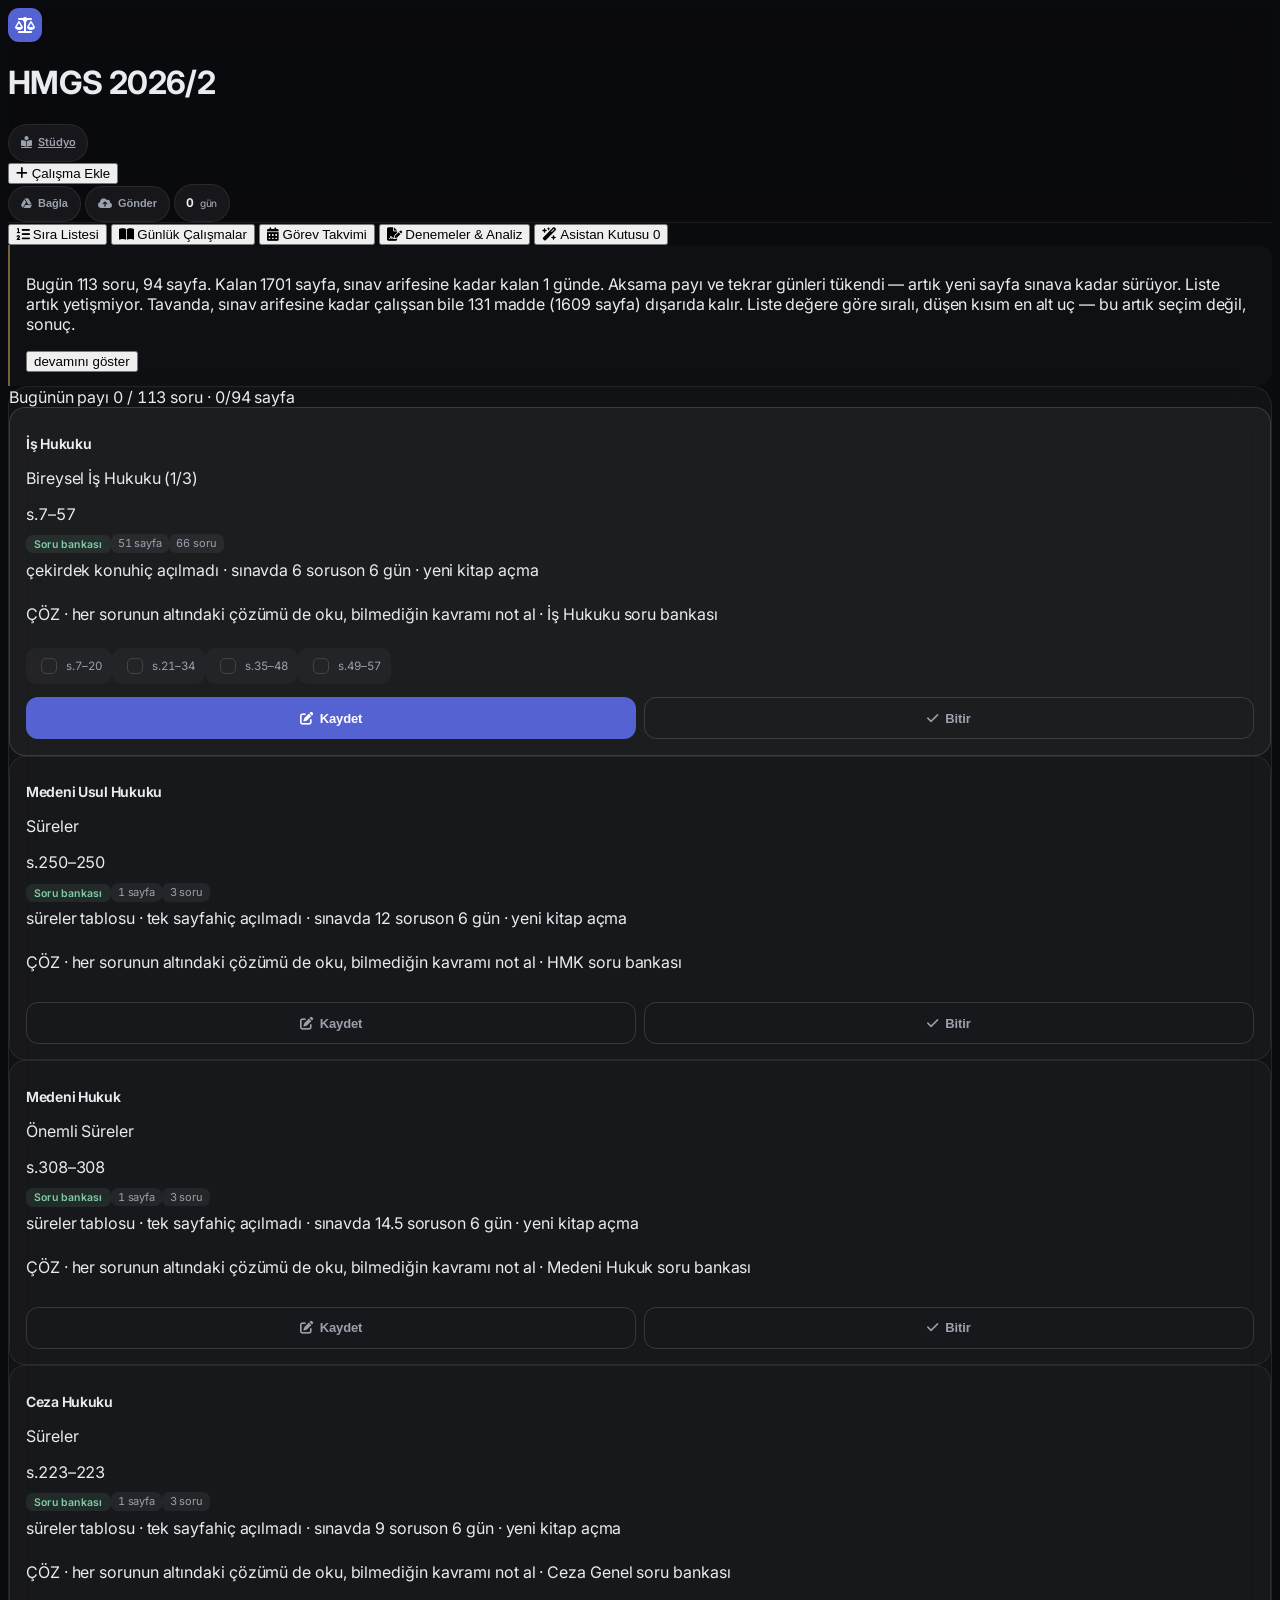
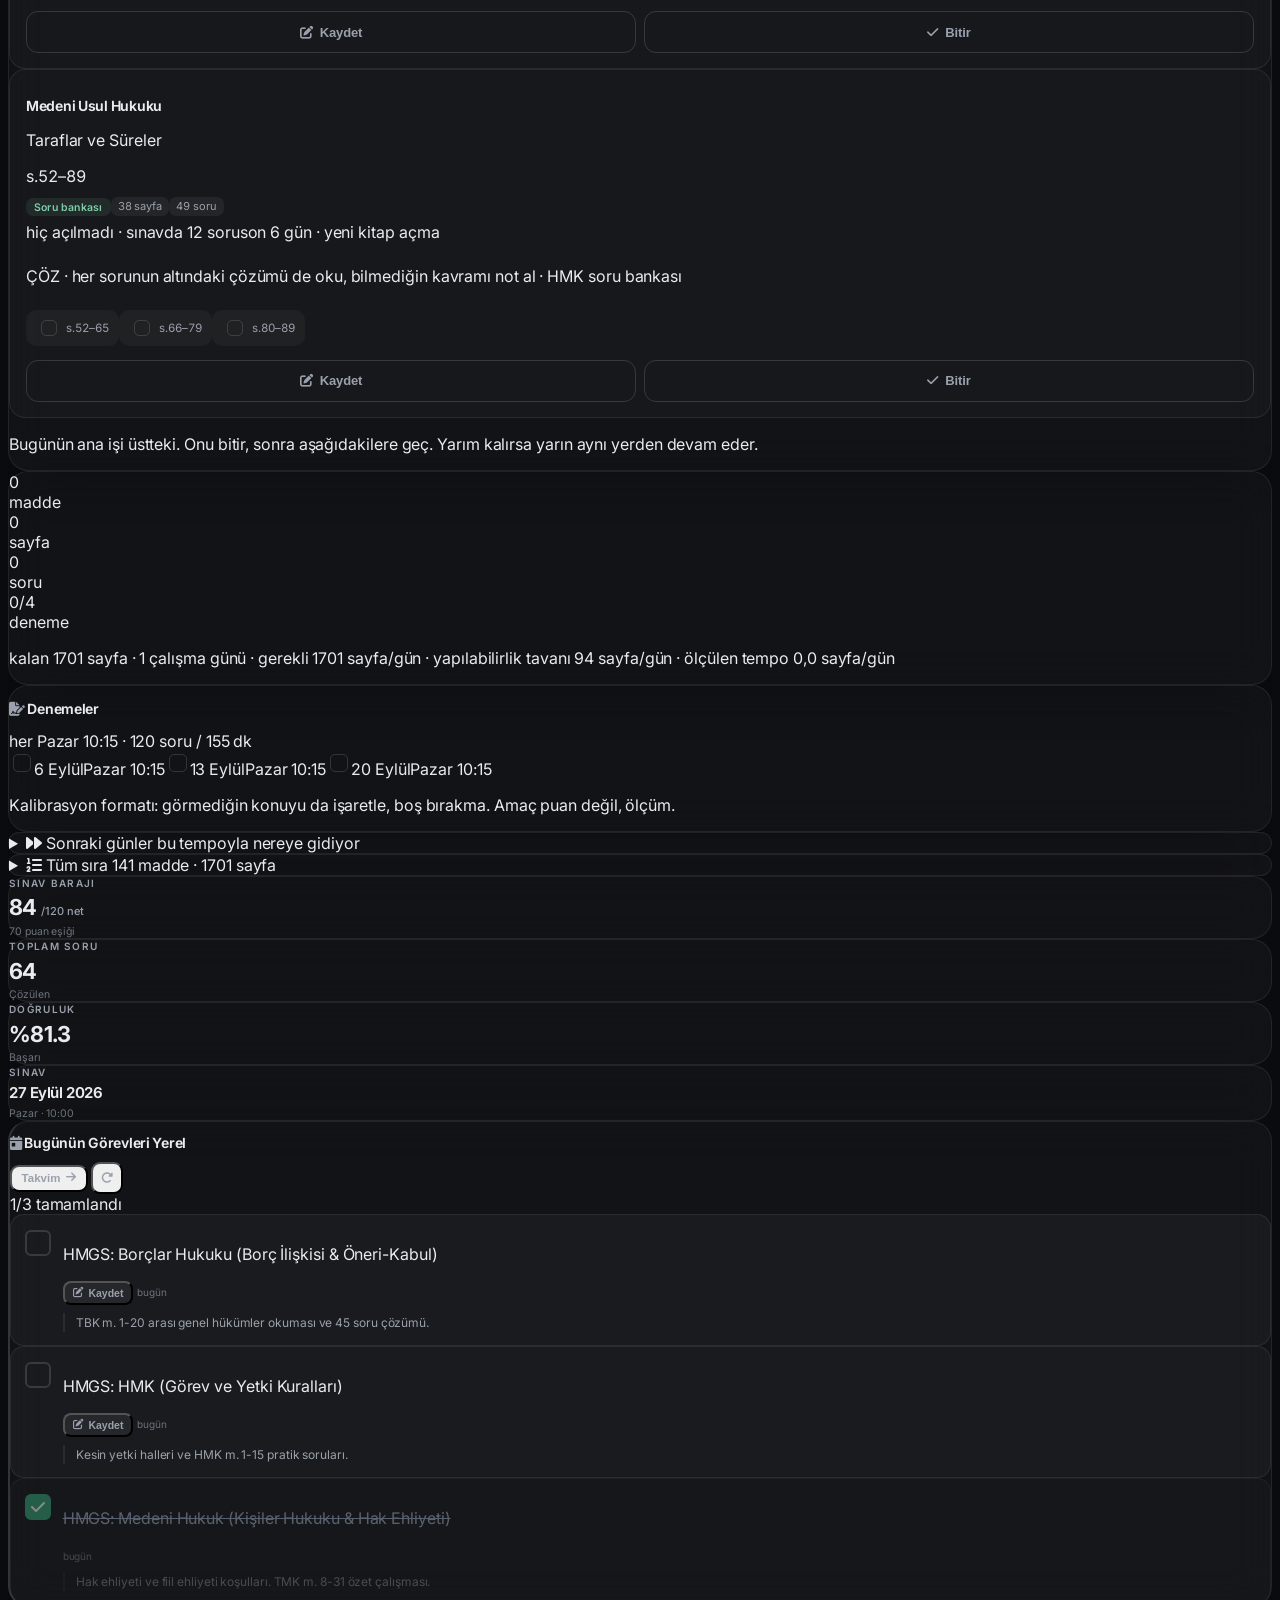
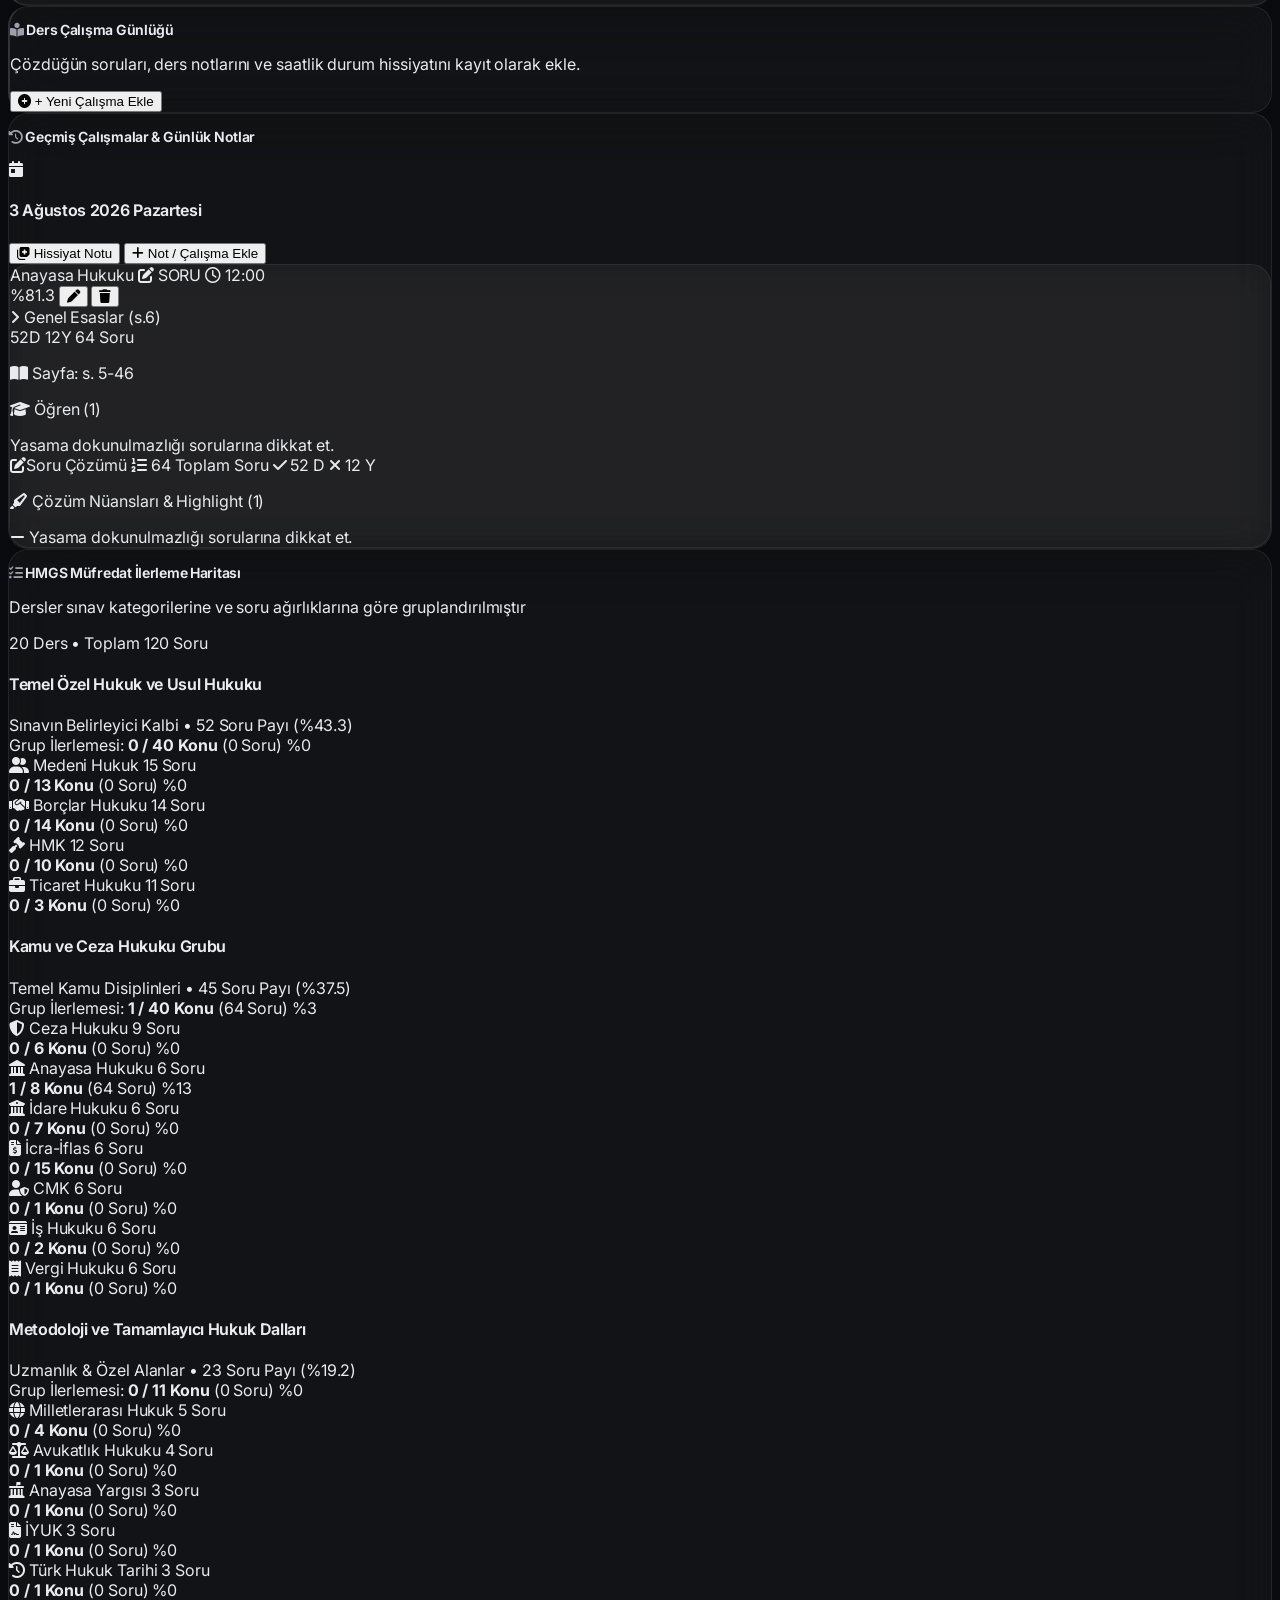
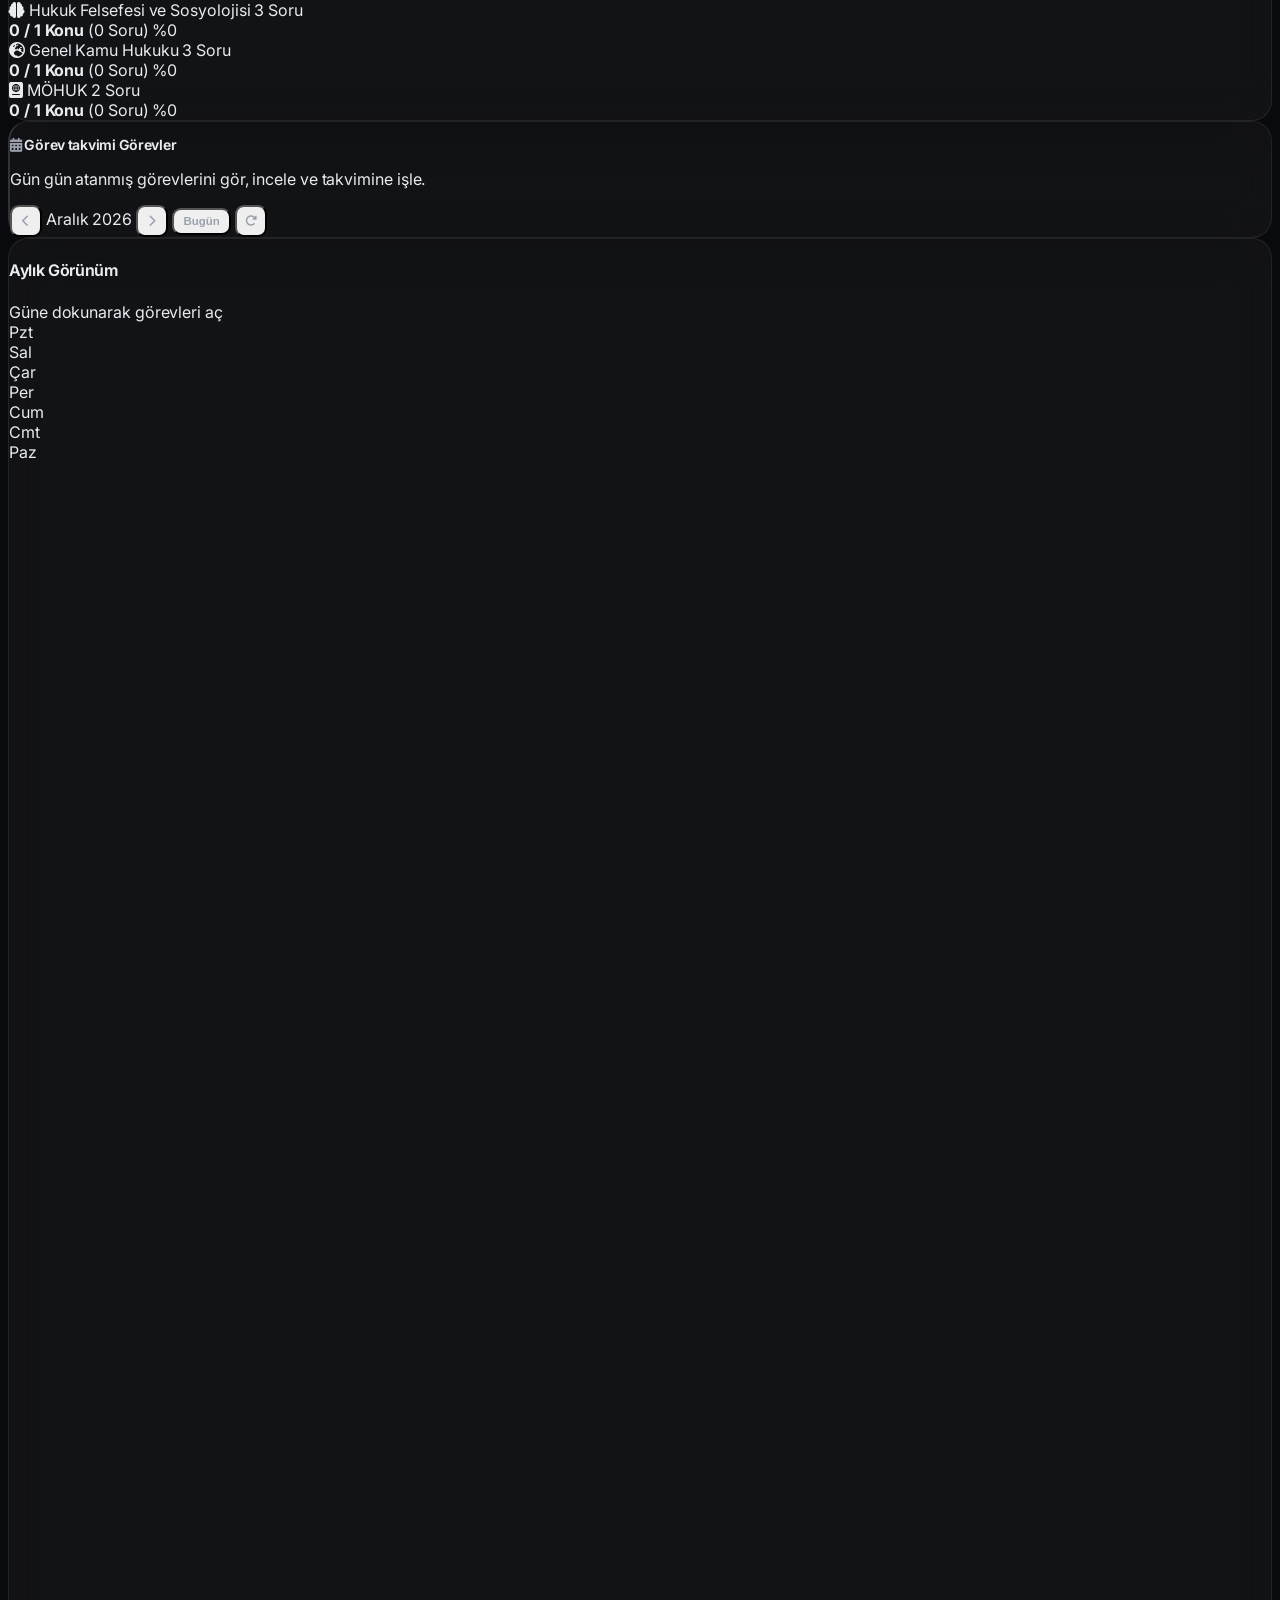
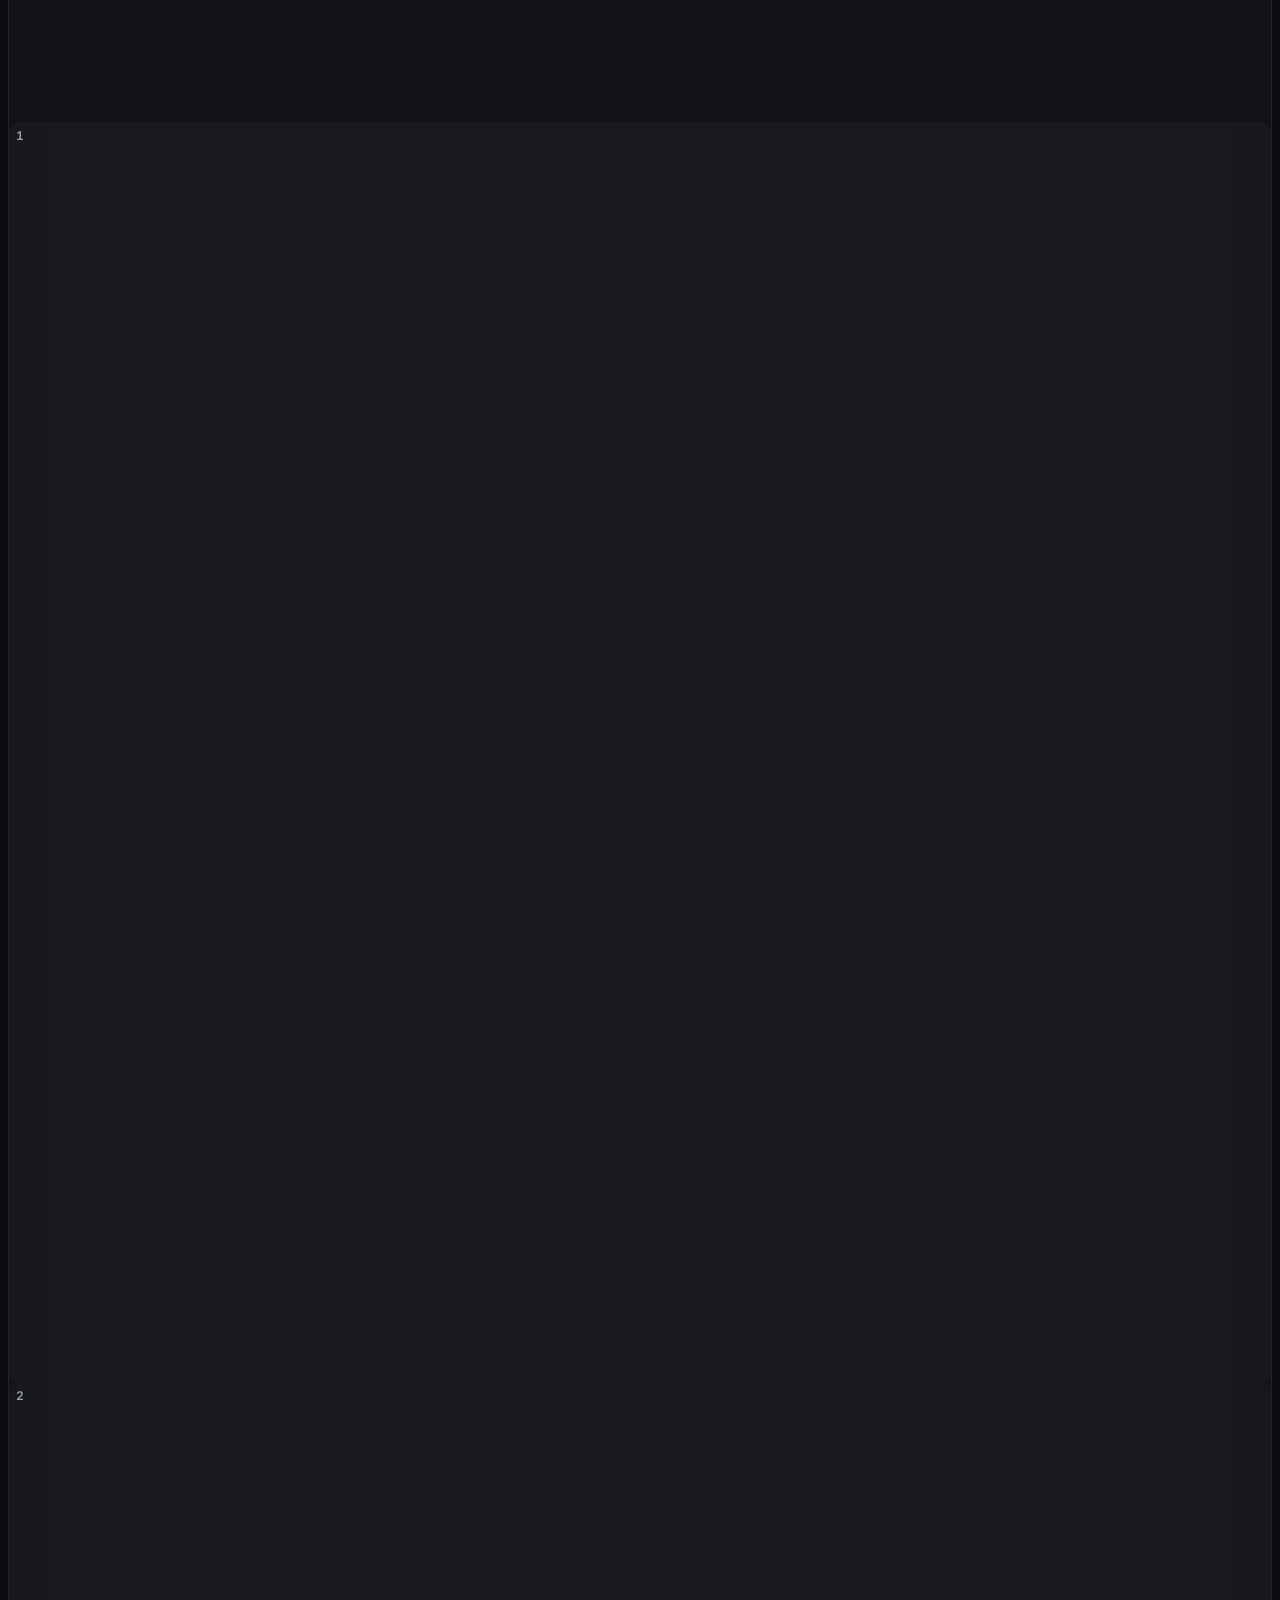
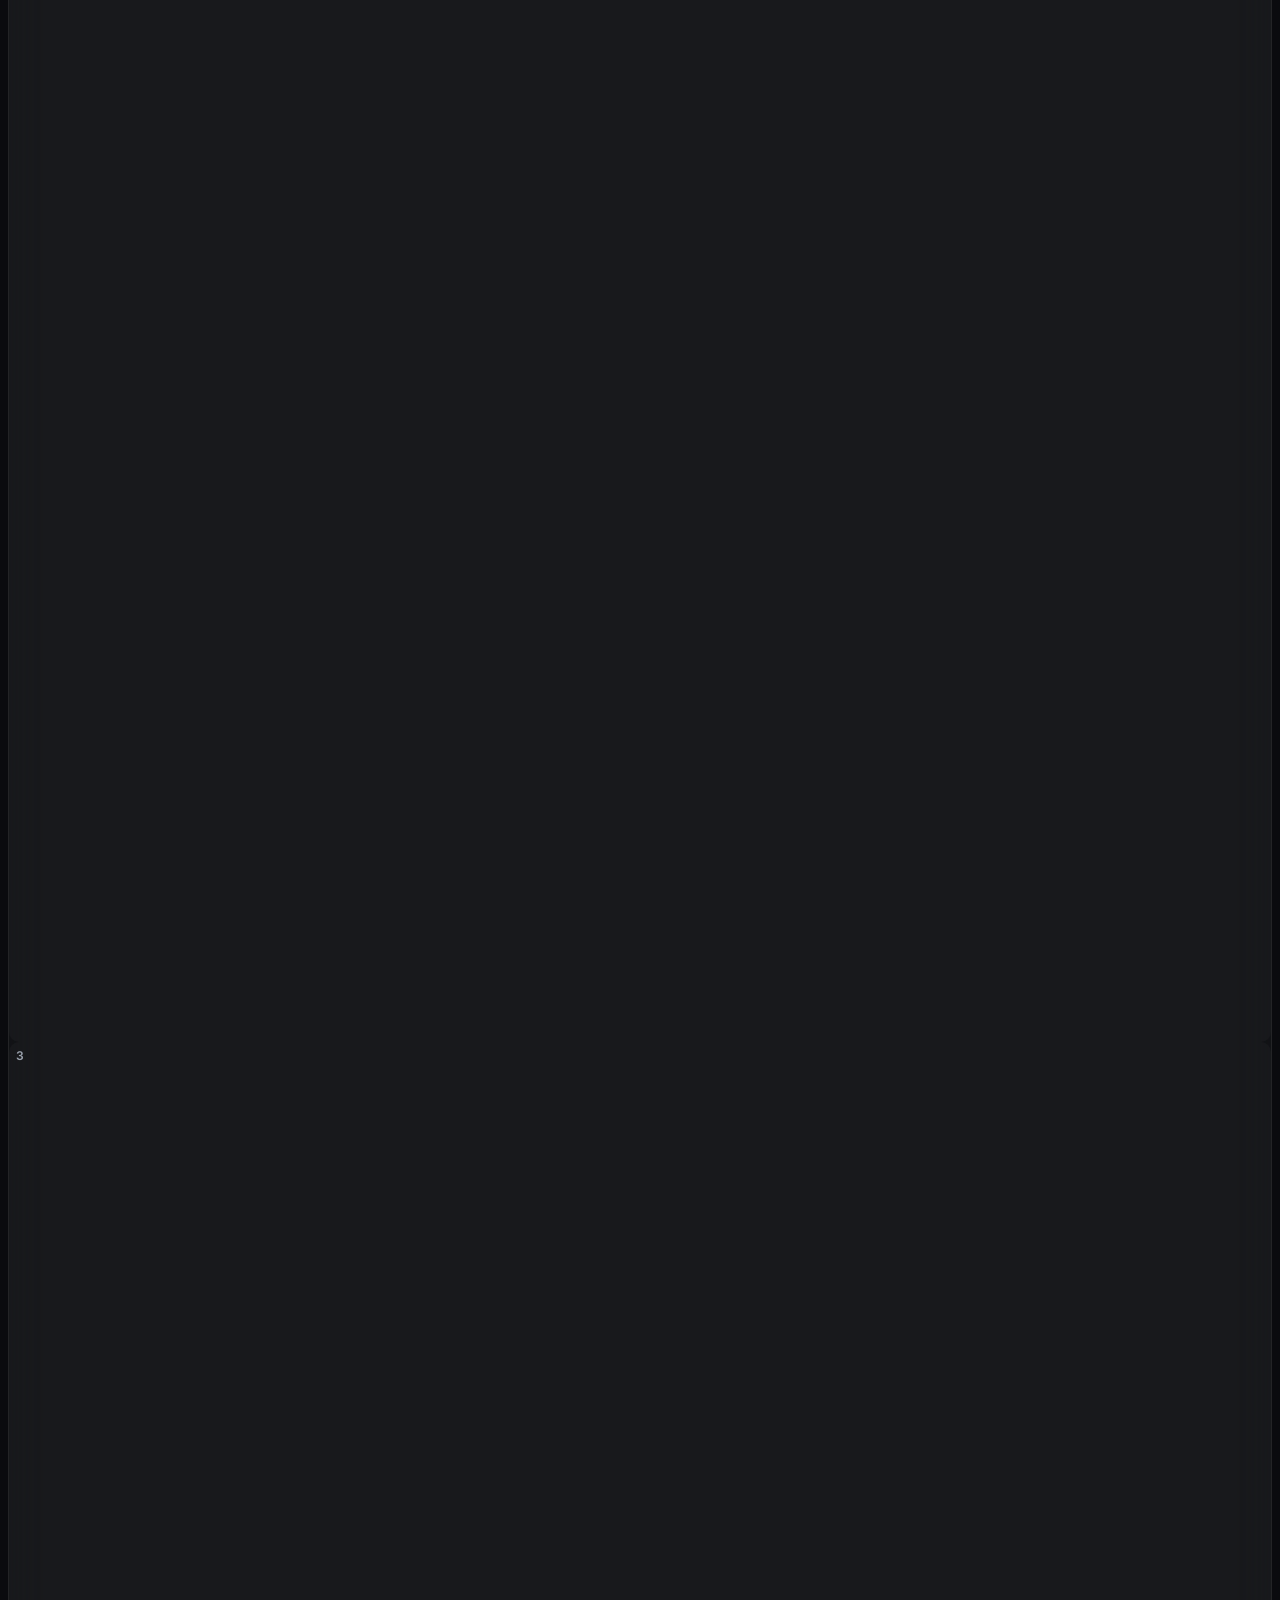
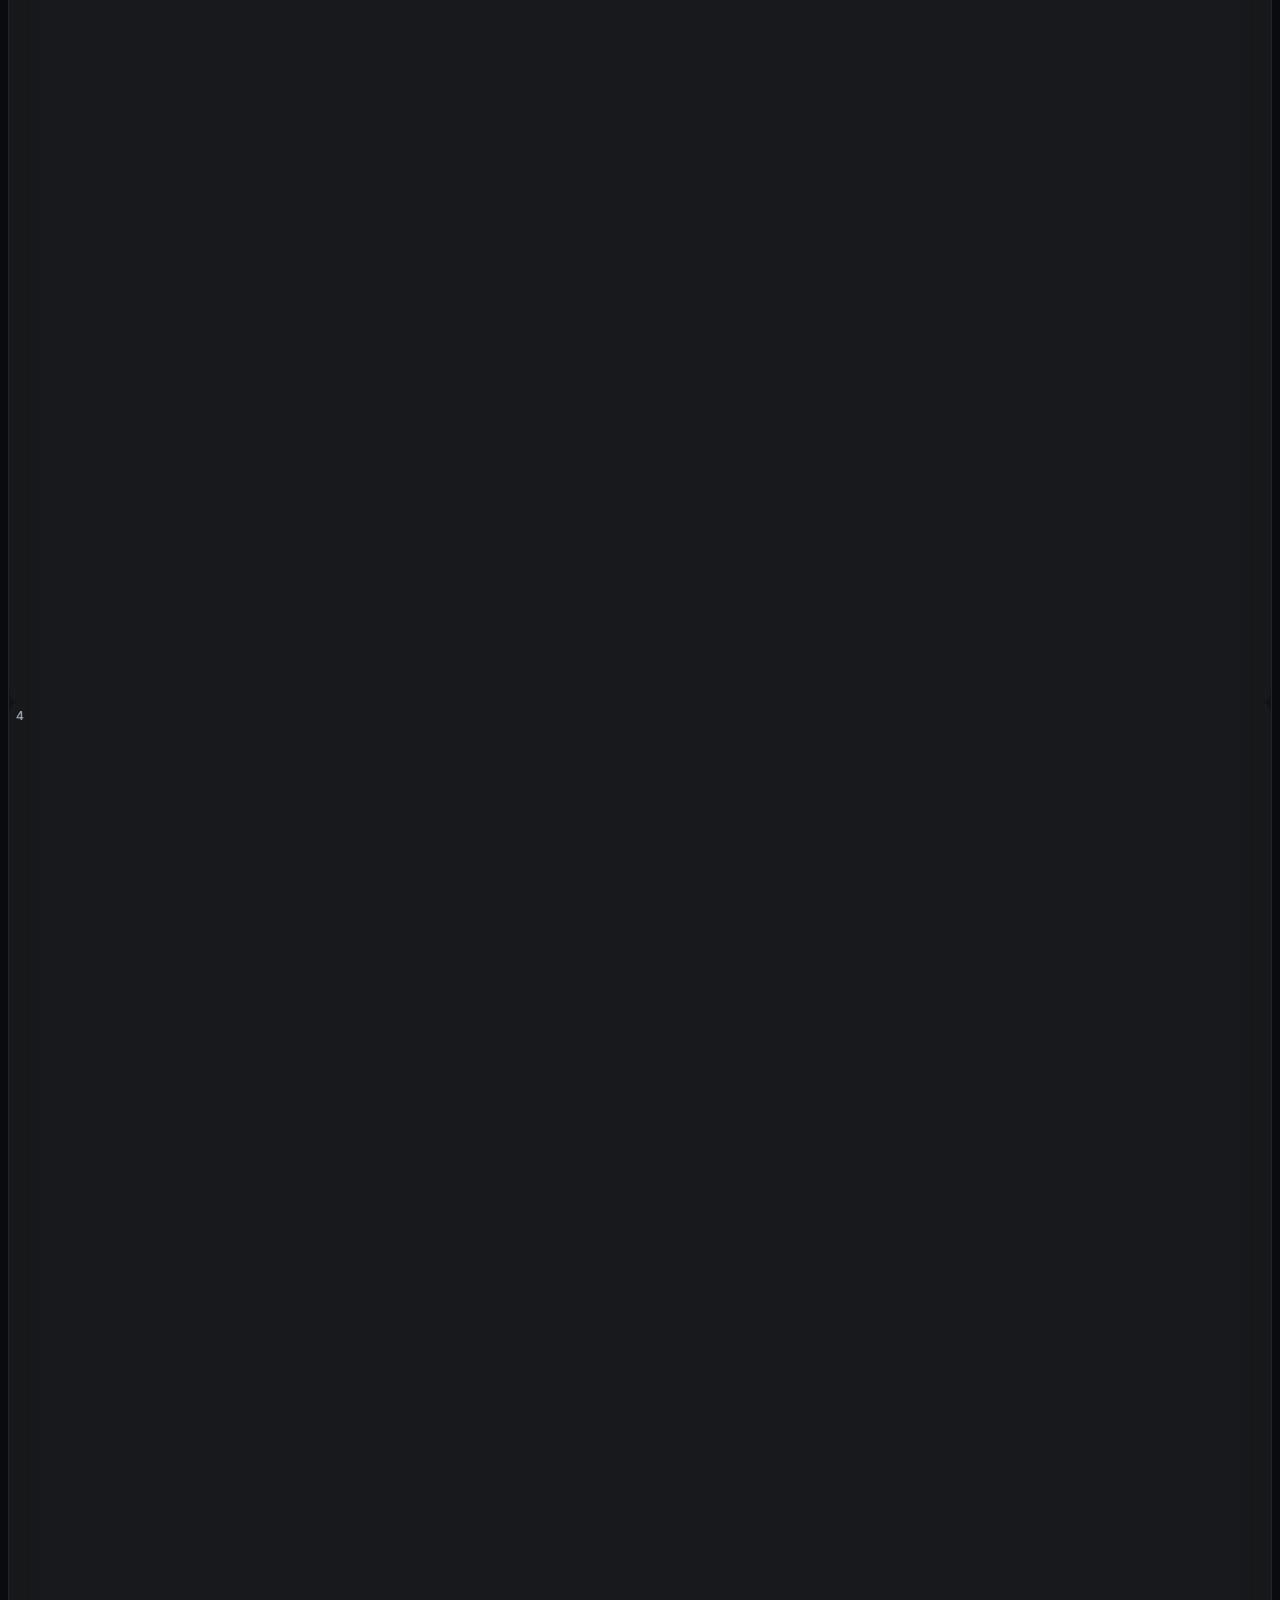
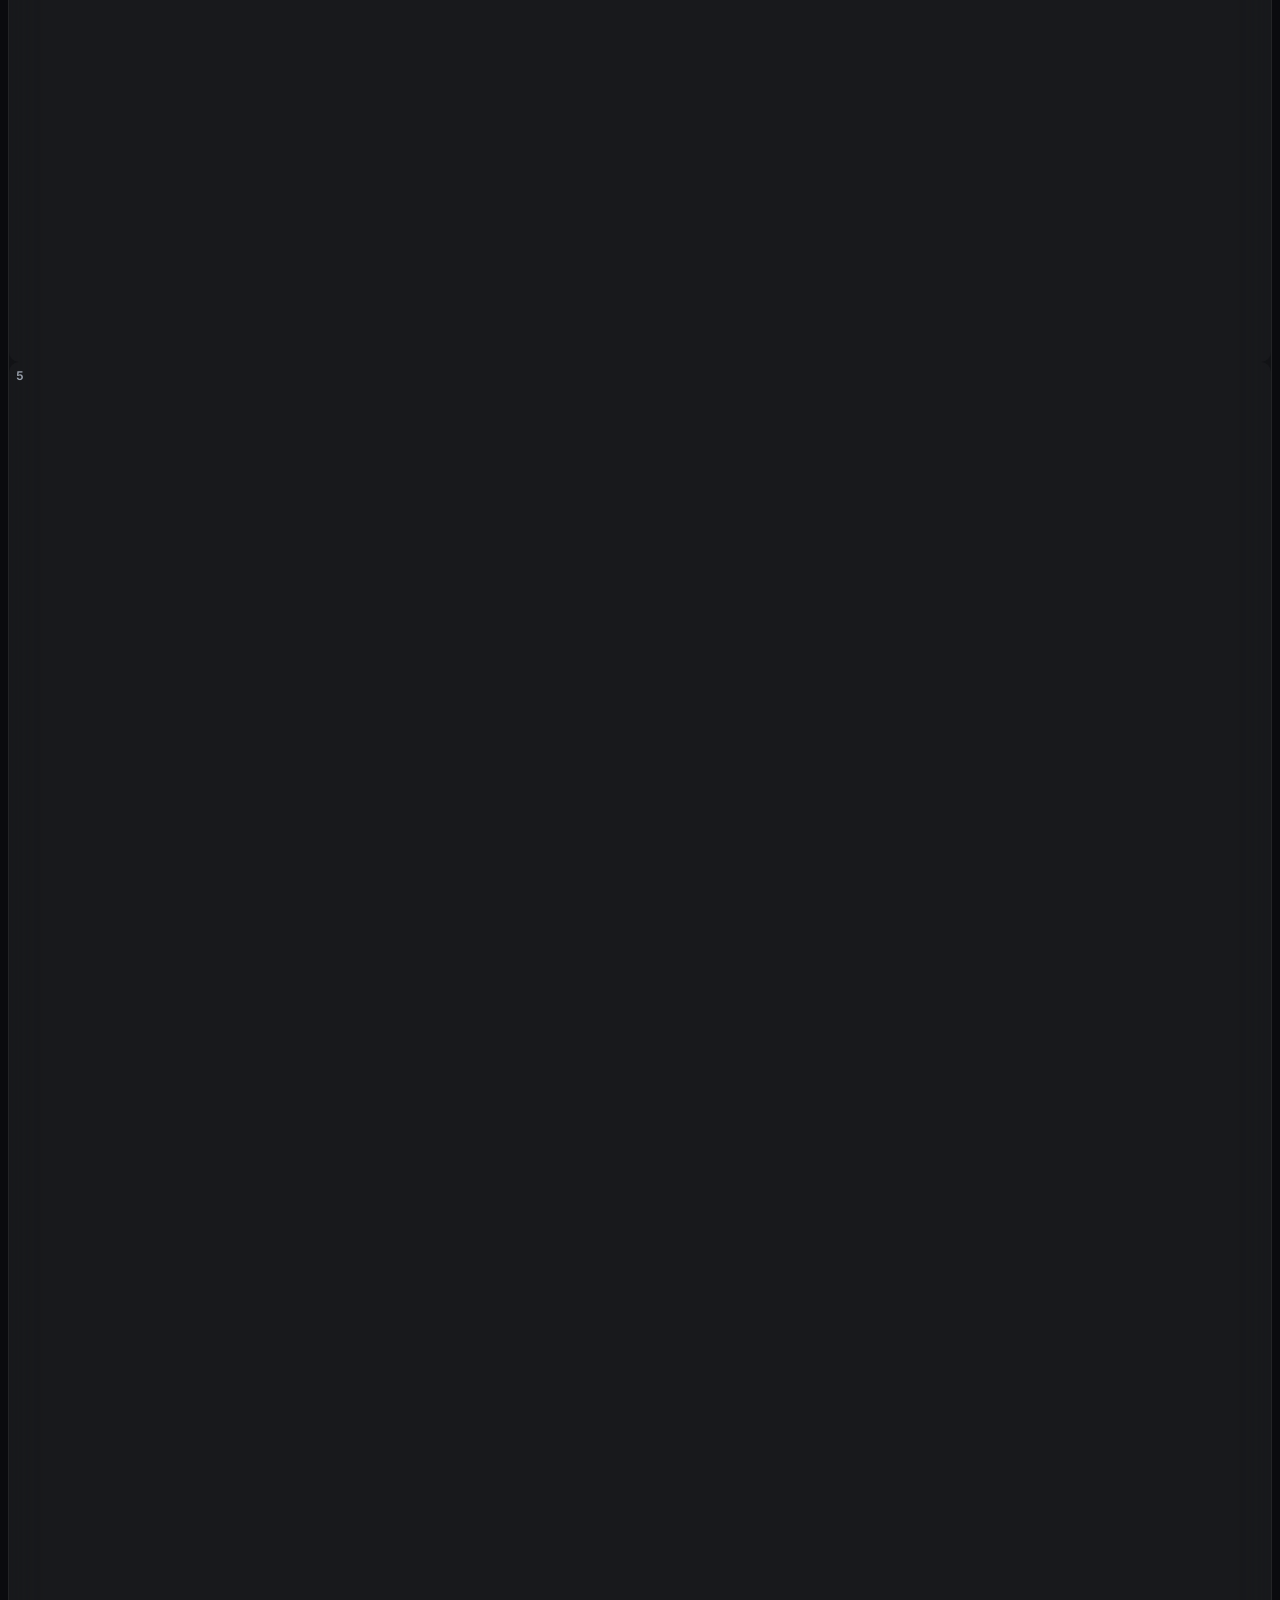
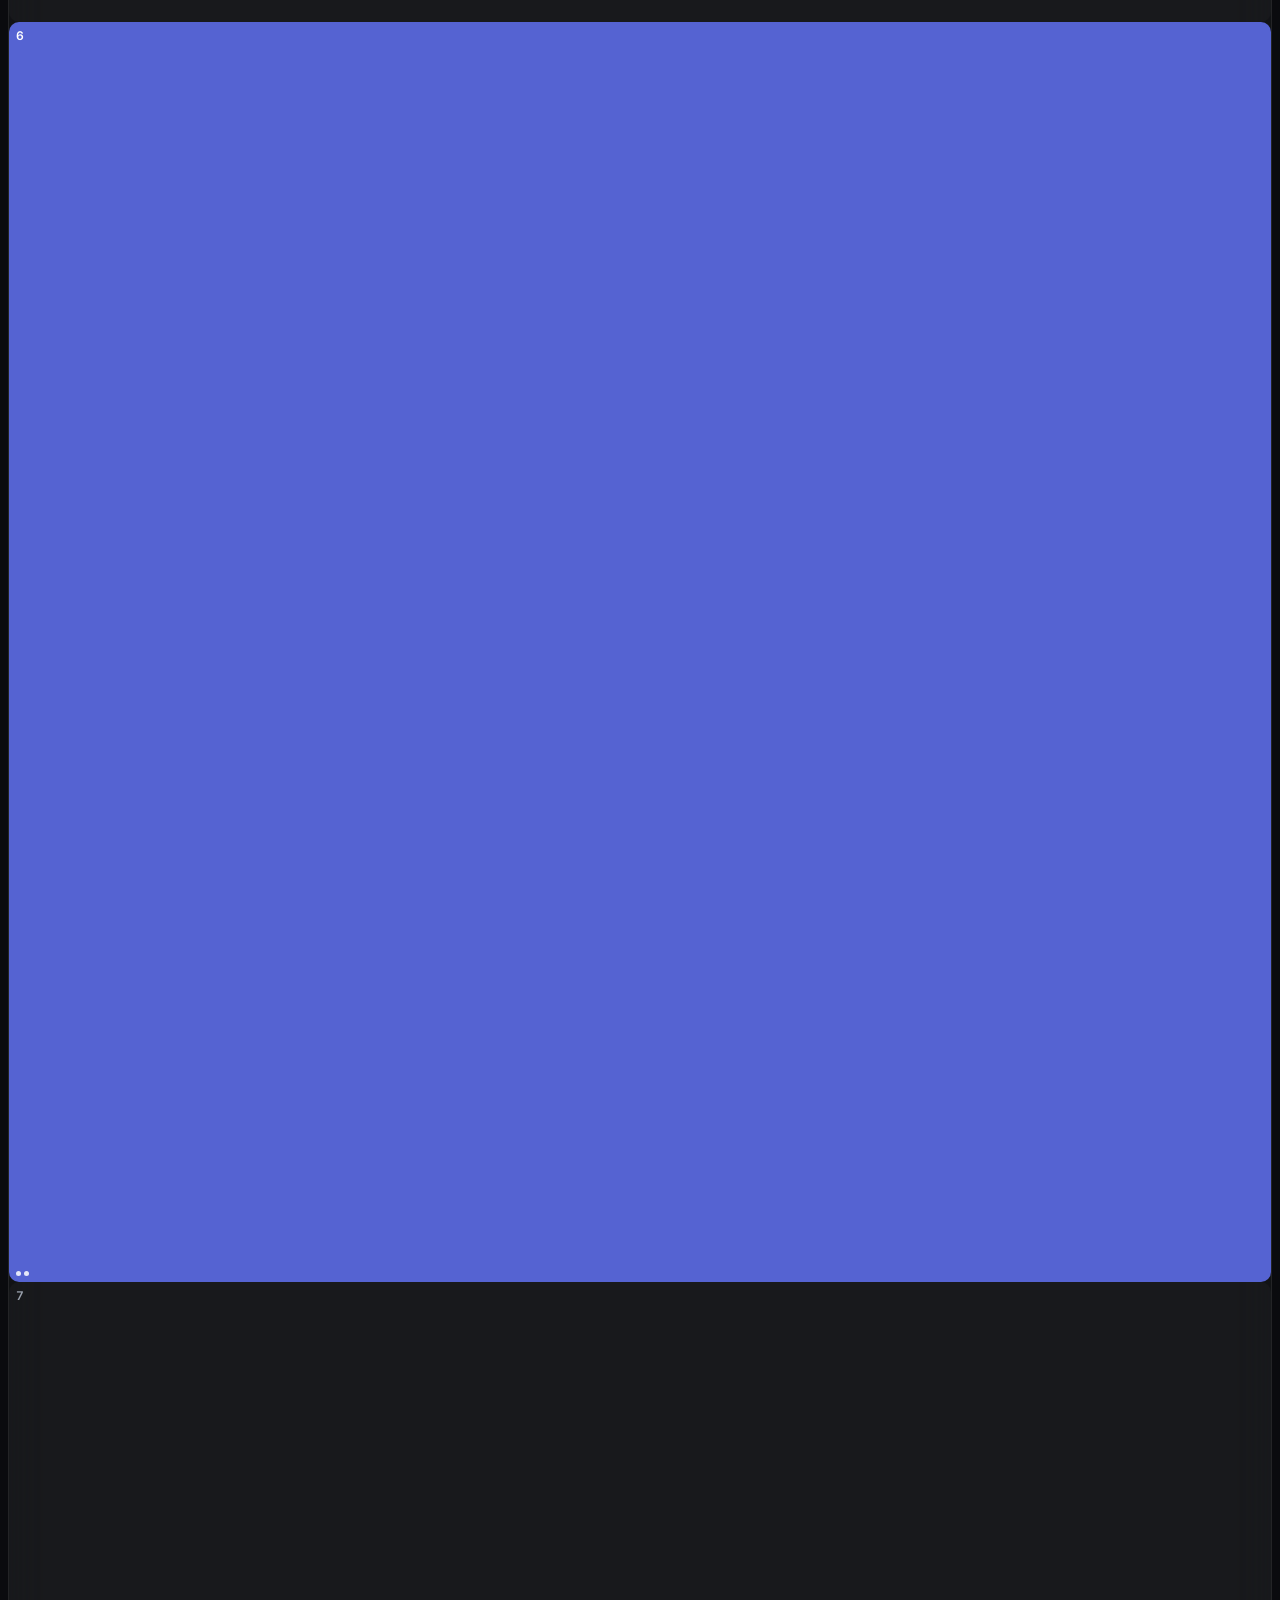
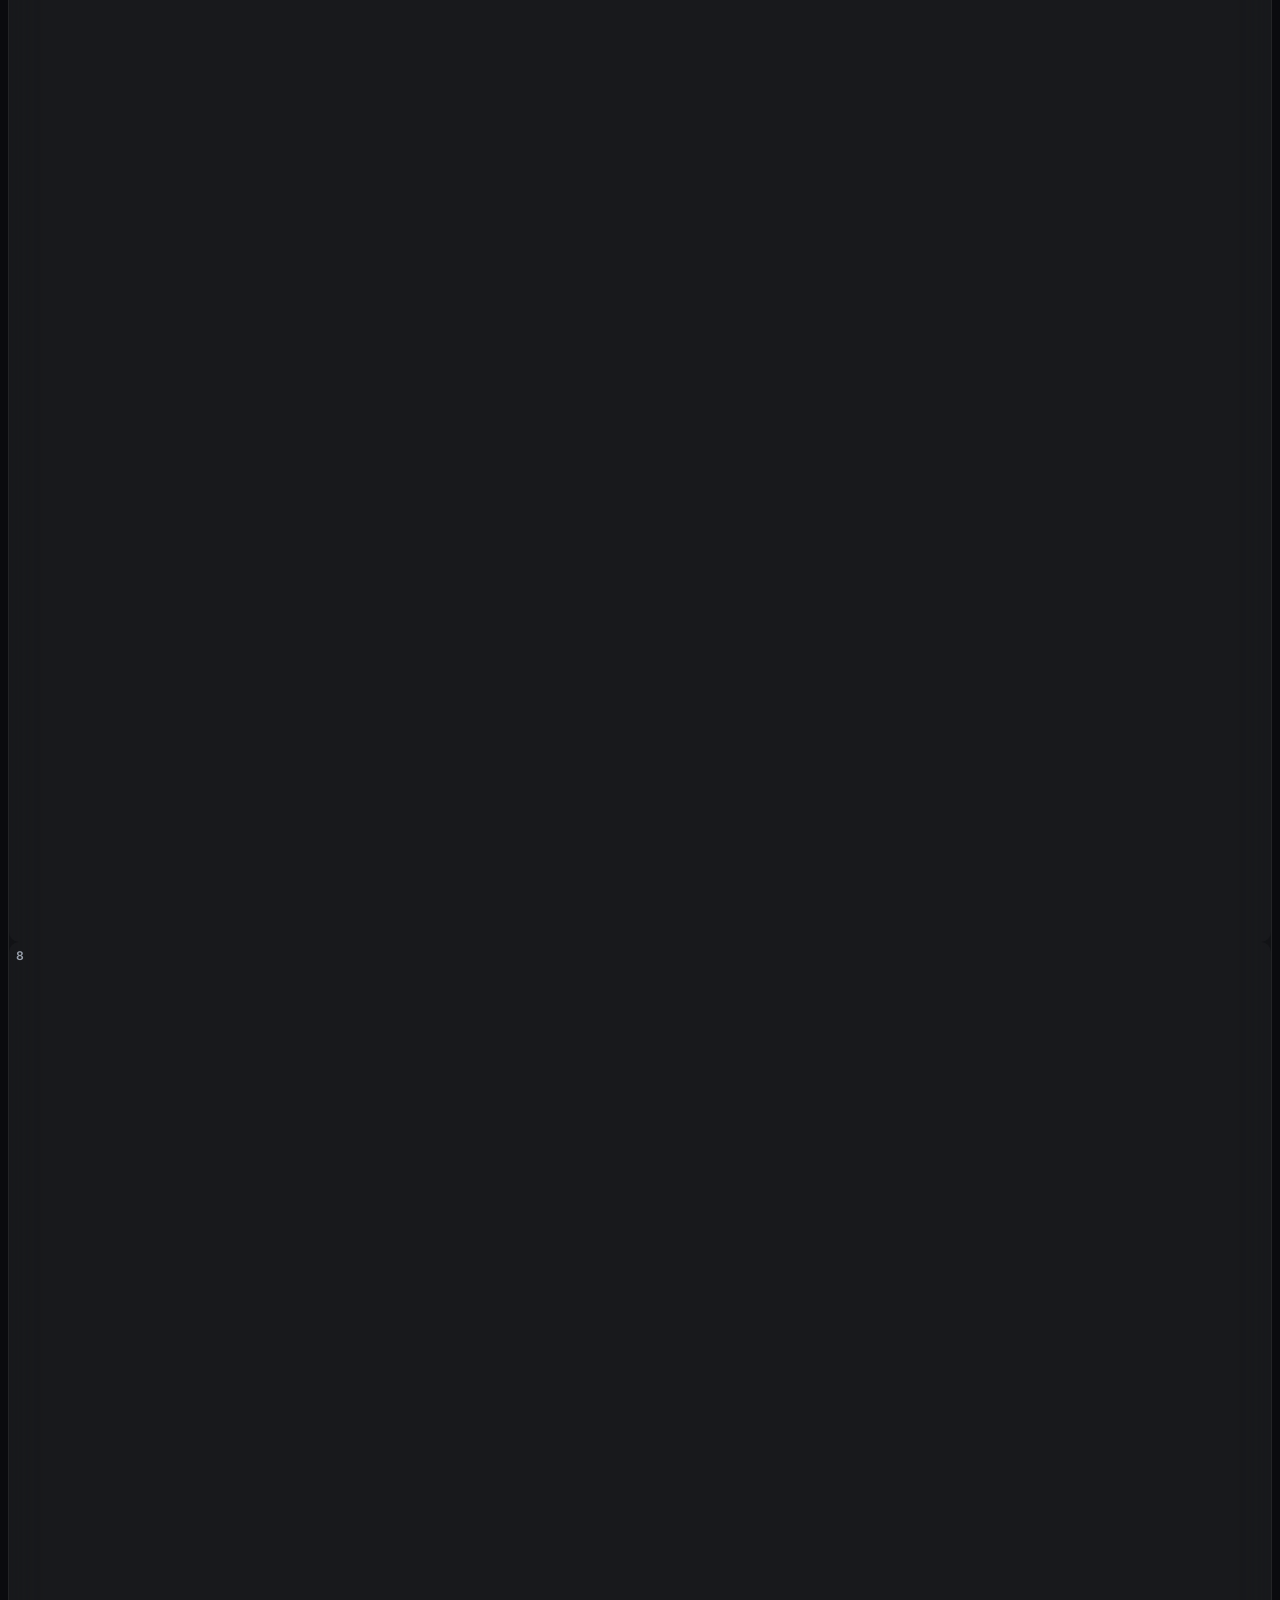
==== commit 1e3baaab: "yayin 2026-09-24 16:52" ====
--- a/index.html
+++ b/index.html
@@ -1,4 +1,4 @@
-<!--
+﻿<!--
   أَعُوذُ بِاللَّهِ مِنَ الشَّيْطَانِ الرَّجِيمِ
   بِسْمِ اللَّهِ الرَّحْمَٰنِ الرَّحِيمِ
   رَبِّ يَسِّرْ وَلَا تُعَسِّرْ رَبِّ تَمِّمْ بِالْخَيْرِ
@@ -8,151 +8,9197 @@
      veya yeniden yayınlama yasaktır. Lisans: depo kökündeki LICENSE dosyası. -->
 
 <!DOCTYPE html>
-<html lang="tr">
+<html lang="tr" class="dark">
 <head>
-  <meta charset="UTF-8">
-  <!-- viewport-fit=cover: çentik/köşe boşluklarını env(safe-area-inset-*) ile biz yönetiyoruz.
-       Yakınlaştırma bilerek serbest bırakıldı — kanun metni okunurken gerekebiliyor. -->
-  <meta name="viewport" content="width=device-width, initial-scale=1.0, viewport-fit=cover">
-  <!-- AI / veri madenciligi rezervi: bu icerik model egitimi icin lisansli DEGILDIR. -->
-  <meta name="robots" content="noai, noimageai">
-  <meta name="tdm-reservation" content="1">
-  <title>HMGS Stüdyo — Kişisel Çalışma Koçu</title>
-
-  <!-- Telefona uygulama olarak kurulum (PWA) -->
-  <link rel="manifest" href="studio.webmanifest">
-  <meta name="theme-color" content="#F7F5F0">
-  <script>
-    (function() {
-      try {
-        var raw = localStorage.getItem('hmgs_studio_v1');
-        var theme = 'system';
-        var fontSize = 'normal';
+    <meta charset="UTF-8">
+    <meta name="viewport" content="width=device-width, initial-scale=1.0, maximum-scale=1.0, user-scalable=no, viewport-fit=cover">
+    <!-- AI / veri madenciligi rezervi: bu icerik model egitimi icin lisansli DEGILDIR. -->
+    <meta name="robots" content="noai, noimageai">
+    <meta name="tdm-reservation" content="1">
+    <title>HMGS 2026/2 — Performans & Çalışma Takibi</title>
+    <!-- PWA & Mobile Native App Integration -->
+    <link rel="manifest" href="manifest.json">
+    <meta name="theme-color" content="#0b0f19">
+    <meta name="apple-mobile-web-app-capable" content="yes">
+    <meta name="apple-mobile-web-app-status-bar-style" content="black-translucent">
+    <meta name="apple-mobile-web-app-title" content="HMGS 2026">
+    <link rel="apple-touch-icon" href="apple-touch-icon.png">
+    <link rel="icon" type="image/png" sizes="64x64" href="favicon.png">
+    <link rel="shortcut icon" href="favicon.ico">
+    <!-- Tailwind CSS -->
+    <script src="https://cdn.tailwindcss.com"></script>
+    <!-- FontAwesome Icons -->
+    <link rel="stylesheet" href="https://cdnjs.cloudflare.com/ajax/libs/font-awesome/6.5.1/css/all.min.css">
+    <!-- Google Fonts: Inter -->
+    <link href="https://fonts.googleapis.com/css2?family=Inter:wght@300;400;500;600;700;800;900&display=swap" rel="stylesheet">
+    <!-- Google Identity Services -->
+    <script src="https://accounts.google.com/gsi/client" async defer></script>
+
+
+
+<script>
+        /* ── PALET (2 Eylül 2026) ─────────────────────────────────────────
+           Uygulamada 16 ayrı renk ailesi yarışıyordu. Ölçekler burada
+           dört role indirgendi: tek aksan + üç durum rengi. Utility
+           sınıflarına dokunmadan tüm arayüz aynı palete oturur.
+           ───────────────────────────────────────────────────────────────── */
+        const HMGS_ACCENT = { 50:'#eef0ff',100:'#e0e4ff',200:'#c6cdff',300:'#a7b1fb',400:'#8b96f2',500:'#6f7ce6',600:'#5563d2',700:'#414ead',900:'#242c62',800:'#313b85',950:'#171b3c' };
+        const HMGS_OK     = { 50:'#eef9f3',100:'#d7f0e4',200:'#aee0c8',300:'#7ecca8',400:'#54b78c',500:'#369c73',600:'#2a805e',700:'#22654b',800:'#1a4c39',900:'#123526',950:'#091d15' };
+        const HMGS_WARN   = { 50:'#fbf6ec',100:'#f6ecd6',200:'#ecd7a9',300:'#dfbd76',400:'#cfa452',500:'#b98a39',600:'#9a6f2d',700:'#7a5724',800:'#5b411c',900:'#3c2b13',950:'#211708' };
+        const HMGS_BAD    = { 50:'#fceef1',100:'#f8dbe1',200:'#eeb5c1',300:'#e08d9f',400:'#cf6c81',500:'#ba5067',600:'#9c3e53',700:'#7c3142',800:'#5c2431',900:'#3d1821',950:'#210c12' };
+        const HMGS_NEUTRAL= { 50:'#f6f7f8',100:'#eceef1',200:'#d9dce1',300:'#b7bcc5',400:'#8b919d',500:'#6b717c',600:'#525862',700:'#3b404a',800:'#23262d',900:'#15171c',950:'#0c0e12' };
+        tailwind.config = {
+            darkMode: 'class',
+            theme: {
+                extend: {
+                    fontFamily: { sans: ['Inter', 'sans-serif'] },
+                    colors: {
+                        brand: HMGS_ACCENT,
+                        blue: HMGS_ACCENT, indigo: HMGS_ACCENT, sky: HMGS_ACCENT,
+                        cyan: HMGS_ACCENT, violet: HMGS_ACCENT, purple: HMGS_ACCENT, fuchsia: HMGS_ACCENT,
+                        emerald: HMGS_OK, green: HMGS_OK, teal: HMGS_OK, lime: HMGS_OK,
+                        amber: HMGS_WARN, orange: HMGS_WARN, yellow: HMGS_WARN,
+                        red: HMGS_BAD, rose: HMGS_BAD, pink: HMGS_BAD,
+                        slate: HMGS_NEUTRAL, gray: HMGS_NEUTRAL, zinc: HMGS_NEUTRAL, neutral: HMGS_NEUTRAL, stone: HMGS_NEUTRAL
+                    }
+                }
+            }
+        }
+    </script>
+    <style>
+        :root {
+            --sat: env(safe-area-inset-top);
+            --sab: env(safe-area-inset-bottom);
+        }
+        body { 
+            background-color: #0b0f19; 
+            color: #e2e8f0; 
+            font-family: 'Inter', sans-serif;
+            -webkit-tap-highlight-color: transparent;
+            padding-top: var(--sat, 0px);
+        }
+        .touch-action-btn { 
+            user-select: none; 
+            -webkit-user-select: none; 
+            touch-action: manipulation; 
+        }
+        /* DİKKAT: bu :active kuralı SADECE gerçek butonlara/linklere uygulanmalı.
+           Bir kapsayıcıya (body, nav, div) uygulanırsa basılı tutulurken tüm içerik
+           kayar; mousedown ve mouseup farklı elemanlara denk gelir ve tarayıcı
+           click olayını HİÇ ateşlemez → sayfadaki bütün butonlar ölür.
+           (9 Ağustos 2026'da body'ye verilmişti, uygulama tamamen tıklanamaz oldu.) */
+        button.touch-action-btn:active,
+        a.touch-action-btn:active {
+            transform: scale(0.95);
+        }
+
+        /* Mobile Bottom Sheet Modal Styling */
+        @media (max-width: 639px) {
+            .mobile-bottom-sheet {
+                align-items: flex-end !important;
+                padding: 0 !important;
+            }
+            .mobile-bottom-sheet > div {
+                border-bottom-left-radius: 0 !important;
+                border-bottom-right-radius: 0 !important;
+                border-top-left-radius: 1.5rem !important;
+                border-top-right-radius: 1.5rem !important;
+                max-height: 88vh !important;
+                width: 100% !important;
+                animation: slideUpSheet 0.3s cubic-bezier(0.16, 1, 0.3, 1) !important;
+            }
+            .main-container-mobile {
+                padding-bottom: calc(5.5rem + var(--sab, 0px)) !important;
+            }
+        }
+
+        @keyframes slideUpSheet {
+            from { transform: translateY(100%); opacity: 0.8; }
+            to { transform: translateY(0); opacity: 1; }
+        }
+
+        .glass-card { background: rgba(15, 23, 42, 0.75); backdrop-filter: blur(12px); border: 1px solid rgba(51, 65, 85, 0.6); }
+        .accent-gradient { background: linear-gradient(135deg, #2563eb 0%, #4f46e5 100%); }
+        .custom-scrollbar::-webkit-scrollbar { width: 6px; }
+        .custom-scrollbar::-webkit-scrollbar-track { background: rgba(15, 23, 42, 0.6); }
+        .custom-scrollbar::-webkit-scrollbar-thumb { background: rgba(51, 65, 85, 0.8); border-radius: 4px; }
+        
+        .toast { position:fixed; bottom:1.5rem; right:1.5rem; z-index:9999; padding:0.75rem 1.25rem; border-radius:0.75rem; font-size:0.875rem; font-weight:600; border:1px solid; animation: slideUp 0.3s ease-out; }
+        @keyframes slideUp { from { transform: translateY(100%); opacity: 0; } to { transform: translateY(0); opacity: 1; } }
+
+        /* Setup Modal */
+        #setupModal { position:fixed;inset:0;background:rgba(0,0,0,0.88);backdrop-filter:blur(10px);z-index:999;display:flex;align-items:center;justify-content:center;padding:1rem;overflow-y:auto; }
+        #setupModal.hidden { display:none; }
+        .modal-step { display:flex; gap:0.75rem; align-items:flex-start; padding:0.75rem; background:rgba(15,23,42,0.6); border:1px solid rgba(51,65,85,0.5); border-radius:0.75rem; }
+        .step-num { width:1.5rem; height:1.5rem; border-radius:50%; background:#2563eb; color:#fff; font-size:0.75rem; font-weight:700; display:flex; align-items:center; justify-content:center; flex-shrink:0; }
+        
+        .drive-spinner { border: 2px solid rgba(255,255,255,0.3); border-radius: 50%; border-top: 2px solid #fff; width: 12px; height: 12px; animation: spin 1s linear infinite; display: inline-block; }
+        @keyframes spin { 0% { transform: rotate(0deg); } 100% { transform: rotate(360deg); } }
+
+        .task-item { display:flex; align-items:flex-start; gap:0.75rem; padding:0.8rem 0.85rem; min-height:52px; background:rgba(15,23,42,0.5); border:1px solid rgba(51,65,85,0.4); border-radius:0.85rem; transition:all 0.2s; cursor:pointer; }
+        .task-item:active { background:rgba(30,41,59,0.85); }
+        .task-item:hover { border-color:rgba(59,130,246,0.5); background:rgba(30,41,59,0.7); }
+        .task-item.done { opacity:0.55; }
+        .task-item.done .task-title { text-decoration:line-through; color:#94a3b8; }
+        .task-item.done .task-notes { opacity:0.7; }
+        .task-check { width:22px; height:22px; border-radius:6px; border:2px solid #475569; display:flex; align-items:center; justify-content:center; flex-shrink:0; transition:all 0.2s; margin-top:2px; }
+        .task-check.checked { background:#10b981; border-color:#10b981; }
+
+        /* Yeni Kavramlar rozetleri */
+        .concept-item summary::-webkit-details-marker { display:none; }
+        .concept-item[open] .concept-caret { transform: rotate(90deg); }
+
+        /* ═══════════════════════════════════════════════════════════
+           MOBİL OPTİMİZASYON — 31 Ağustos 2026
+           Telefon birincil cihaz; masaüstü ikincil. Buradaki kurallar
+           mobilde bozulan üç şeyi çözer: yatay taşma, çift navigasyon,
+           küçük dokunma hedefleri. Masaüstü görünümü aynı kalır.
+           ═══════════════════════════════════════════════════════════ */
+
+        /* Hiçbir şey sayfayı yatayda taşırmasın — clip kullanarak dikey kaydırma (overflow-y)
+           ve mobil dokunma motorunu (touch scrolling) asla kilitlemiyoruz. */
+        html {
+            max-width: 100%;
+            overflow-x: clip;
+        }
+        body {
+            max-width: 100%;
+            min-height: 100vh;
+            min-height: 100dvh;
+            overflow-x: clip;
+            overflow-y: auto;
+            -webkit-overflow-scrolling: touch;
+            padding-top: 0;
+        }
+
+        /* Çentik/güvenli alan: dolguyu body yerine header taşısın ki
+           sticky header kaydırınca durum çubuğunun altına girmesin. */
+        header { padding-top: var(--sat, 0px); }
+
+        /* ── Üst bardaki ikon butonları ──
+           Mobilde yalnız ikon (38px daire), geniş ekranda metin de açılır. */
+        .hdr-icon-btn {
+            display: inline-flex; align-items: center; justify-content: center; gap: 0.375rem;
+            height: 40px; min-width: 40px; padding: 0 0.6rem;
+            border-radius: 9999px; border-width: 1px; border-style: solid;
+            font-size: 11px; font-weight: 600; line-height: 1;
+            transition: all 0.2s; flex-shrink: 0;
+        }
+        .hdr-icon-label { display: none; }
+        @media (min-width: 1024px) {
+            .hdr-icon-btn { padding: 0 0.75rem; }
+            .hdr-icon-label { display: inline; }
+        }
+
+        /* ── Alt navigasyon: 5 sekme, 56px dokunma hedefi ── */
+        #mobileNav button { position: relative; min-height: 56px; }
+        #mobileNav button.font-bold::before {
+            content: ''; position: absolute; top: 0; left: 50%; transform: translateX(-50%);
+            width: 26px; height: 3px; border-radius: 0 0 3px 3px;
+            background: currentColor; opacity: 0.95;
+        }
+        #mobileNav button:active { opacity: 0.6; }
+
+        /* ── Dokunma hedefleri ── */
+        @media (max-width: 767px) {
+            input[type="checkbox"] { width: 1.15rem !important; height: 1.15rem !important; flex-shrink: 0; }
+            label:has(> input[type="checkbox"]) { min-height: 40px; }
+            /* İçerik alt navigasyonun ve yüzen butonun altında kalmasın */
+            .main-container-mobile { padding-bottom: calc(7rem + var(--sab, 0px)) !important; }
+            body { padding-bottom: 0; }
+        }
+
+        /* ── Görsel bakım ── */
+        body {
+            background-color: #0b0f19;
+            background-image:
+                radial-gradient(1100px 520px at 50% -240px, rgba(37, 99, 235, 0.16), transparent 70%),
+                radial-gradient(760px 420px at 100% 0%, rgba(79, 70, 229, 0.10), transparent 65%);
+            background-attachment: fixed;
+            -webkit-text-size-adjust: 100%;
+            text-rendering: optimizeLegibility;
+        }
+        header { box-shadow: 0 1px 0 rgba(148, 163, 184, 0.06), 0 8px 24px -16px rgba(0, 0, 0, 0.9); }
+        .glass-card { box-shadow: 0 12px 32px -22px rgba(0, 0, 0, 0.9); }
+
+        /* Yatayda kaydırılabilir alanlarda ivmeli kaydırma + gizli çubuk */
+        .scroll-x { overflow-x: auto; -webkit-overflow-scrolling: touch; scrollbar-width: none; }
+        .scroll-x::-webkit-scrollbar { display: none; }
+
+        /* Klavye erişilebilirliği: görünür odak halkası */
+        :focus-visible { outline: 2px solid #3b82f6; outline-offset: 2px; border-radius: 0.5rem; }
+
+        /* iOS'ta input'a odaklanınca sayfanın zoomlamaması için 16px taban */
+        @media (max-width: 767px) {
+            input[type="text"], input[type="number"], input[type="date"], input[type="time"],
+            input[type="search"], input[type="email"], textarea, select { font-size: 16px !important; }
+            /* 16px yazıyla saat alanı dar kalmasın (00:00 kırpılıyordu) */
+            #inputTime, #inputStartTime, #inputEndTime { width: 100% !important; min-width: 80px; }
+
+            /* Uzun uyarı metni: 3 satır, dokununca açılır */
+            .sira-warn-clamp {
+                display: -webkit-box; -webkit-line-clamp: 3; -webkit-box-orient: vertical; overflow: hidden;
+            }
+            .sira-warn-clamp.sira-warn-open { -webkit-line-clamp: unset; overflow: visible; }
+        }
+
+
+        /* ═══════════════════════════════════════════════════════════
+           ESTETİK KATMANI — 2 Eylül 2026
+           Mobil birincil. Üç ilke: tek aksan, tek yüzey dili, nefes.
+           Renk ölçekleri tailwind.config'te daraltıldı; burada yüzey,
+           gölge, tipografi ve dokunma ritmi hizalanır.
+           ═══════════════════════════════════════════════════════════ */
+        :root {
+            --bg: #0A0B0E;
+            --surface: rgba(255,255,255,0.035);
+            --surface-hi: rgba(255,255,255,0.06);
+            --line: rgba(255,255,255,0.075);
+            --line-hi: rgba(255,255,255,0.14);
+            --txt: #E9EBEF;
+            --muted: #9AA1AD;
+            --accent: #8b96f2;
+            --accent-solid: #5563d2;
+            --r-lg: 20px;
+            --sh: 0 20px 44px -32px rgba(0,0,0,0.95);
+            --ease: cubic-bezier(0.22, 1, 0.36, 1);
+        }
+
+        body {
+            background-color: var(--bg) !important;
+            background-image: none !important;
+            color: var(--txt);
+            letter-spacing: -0.005em;
+        }
+
+        /* Renkli parıltı yok: tüm gölgeler tek nötr katman */
+        [class*="shadow-"] { box-shadow: var(--sh) !important; }
+        [class*="shadow-none"] { box-shadow: none !important; }
+        [class*="bg-gradient-to-"] { background-image: none !important; }
+        .accent-gradient { background: var(--accent-solid) !important; background-image: none !important; }
+
+        /* Kart: tek çerçeve, tek yarıçap */
+        .glass-card {
+            background: var(--surface) !important;
+            -webkit-backdrop-filter: blur(20px) saturate(1.15);
+            backdrop-filter: blur(20px) saturate(1.15);
+            border: 1px solid var(--line) !important;
+            border-radius: var(--r-lg) !important;
+            box-shadow: var(--sh) !important;
+        }
+        /* İç içe kutu yerine ince ayraç: kart içindeki kart çerçevesiz kalsın */
+        .glass-card .glass-card { box-shadow: none !important; }
+
+        h1, h2, h3, h4 { letter-spacing: -0.02em; }
+
+        /* Üst bar */
+        header {
+            background: rgba(10,11,14,0.72) !important;
+            border-bottom: 1px solid var(--line) !important;
+            box-shadow: none !important;
+            -webkit-backdrop-filter: blur(22px) saturate(1.2);
+            backdrop-filter: blur(22px) saturate(1.2);
+        }
+        .hdr-icon-btn {
+            background: var(--surface-hi) !important;
+            border-color: var(--line) !important;
+            color: var(--muted) !important;
+            height: 36px; min-width: 36px;
+        }
+        .hdr-icon-btn:active { background: var(--line-hi) !important; }
+        .hdr-brand-mark {
+            width: 34px; height: 34px; border-radius: 11px;
+            background: var(--accent-solid); color: #fff;
+            display: flex; align-items: center; justify-content: center; flex-shrink: 0;
+        }
+        .hdr-days {
+            height: 36px; padding: 0 0.7rem; border-radius: 9999px;
+            display: inline-flex; align-items: center; gap: 0.35rem;
+            background: var(--surface-hi); border: 1px solid var(--line);
+            color: var(--txt); font-size: 12px; font-weight: 700;
+            font-variant-numeric: tabular-nums; flex-shrink: 0;
+        }
+        .hdr-days small { color: var(--muted); font-weight: 500; font-size: 10px; }
+
+        /* Alt navigasyon */
+        #mobileNav {
+            background: rgba(10,11,14,0.88) !important;
+            border-top: 1px solid var(--line) !important;
+            box-shadow: none !important;
+            -webkit-backdrop-filter: blur(24px) saturate(1.2);
+            backdrop-filter: blur(24px) saturate(1.2);
+        }
+        #mobileNav button { min-height: 54px; transform: none !important; }
+        #mobileNav button i { font-size: 17px !important; }
+        #mobileNav button span { font-size: 10px !important; letter-spacing: 0; }
+        #mobileNav button.font-bold::before { width: 18px; height: 2px; opacity: 0.9; }
+
+        /* Yüzen buton: sade, parıltısız */
+        #mbFabAdd {
+            width: 52px !important; height: 52px !important;
+            background: var(--accent-solid) !important;
+            border: 1px solid var(--line-hi) !important;
+            box-shadow: 0 16px 32px -16px rgba(0,0,0,0.95) !important;
+        }
+        #mbFabAdd i { font-size: 16px !important; }
+
+        /* Mobil ritim: kenar boşluğu ve dikey nefes */
+        @media (max-width: 767px) {
+            .glass-card { border-radius: 18px !important; }
+            #viewSira, #viewGunluk, #viewTakvim, #viewDeneme, #viewAsistan { gap: 0; }
+            #viewSira > *, #viewGunluk > *, #viewTakvim > *, #viewDeneme > *, #viewAsistan > * { margin-bottom: 14px; }
+        }
+
+        /* Görev satırı: iç çerçeve yerine sol ince çizgi */
+        .task-item {
+            background: var(--surface) !important;
+            border: 1px solid var(--line) !important;
+            border-radius: 14px !important;
+        }
+        .task-item:hover { border-color: var(--line-hi) !important; background: var(--surface-hi) !important; }
+
+        /* Modallar biraz daha derin dursun */
+        #entryModal > div, #setupModal > div, .mobile-bottom-sheet > div {
+            box-shadow: 0 -20px 60px -30px rgba(0,0,0,1) !important;
+        }
+
+
+        /* ── Sıra görünümü ────────────────────────────────────────── */
+        .sira-note {
+            border-left: 2px solid rgba(207,164,82,0.55);
+            background: rgba(255,255,255,0.025);
+            border-radius: 0 14px 14px 0;
+            padding: 0.85rem 1rem;
+        }
+        .sira-card {
+            border-radius: 16px;
+            background: rgba(255,255,255,0.022);
+            border: 1px solid var(--line);
+            padding: 0.95rem 1rem;
+            display: flex; flex-direction: column; gap: 0.5rem;
+        }
+        .sira-card-primary { border-color: var(--line-hi); background: rgba(255,255,255,0.045); }
+        .sira-chip {
+            font-size: 11px; font-variant-numeric: tabular-nums;
+            padding: 0.15rem 0.45rem; border-radius: 7px;
+            background: rgba(255,255,255,0.06); color: var(--muted);
+        }
+        .sira-actions { display: grid; grid-template-columns: 1fr 1fr; gap: 0.5rem; margin-top: 0.35rem; }
+        .btn-primary, .btn-quiet {
+            height: 42px; border-radius: 12px;
+            display: inline-flex; align-items: center; justify-content: center; gap: 0.45rem;
+            font-size: 13px; font-weight: 600; letter-spacing: -0.01em;
+            transition: background 0.2s var(--ease), border-color 0.2s var(--ease);
+        }
+        .btn-primary { background: var(--accent-solid); color: #fff; border: 1px solid transparent; }
+        .btn-primary:active { background: #414ead; }
+        .btn-quiet { background: transparent; color: var(--muted); border: 1px solid var(--line-hi); }
+        .btn-quiet:active { background: var(--surface-hi); color: var(--txt); }
+        .sira-row {
+            display: flex; align-items: center; gap: 0.65rem;
+            border-radius: 13px; padding: 0.55rem 0.75rem;
+            background: rgba(255,255,255,0.022); border: 1px solid var(--line);
+        }
+        .sira-row-rev { border-left: 2px solid rgba(207,164,82,0.5); }
+
+
+        .sira-kind {
+            font-size: 10.5px; font-weight: 600; letter-spacing: 0.02em;
+            padding: 0.16rem 0.5rem; border-radius: 7px;
+            background: rgba(255,255,255,0.06); color: var(--muted);
+        }
+        .sira-kind-main { color: #7ecca8; background: rgba(126,204,168,0.10); }
+        .sira-kind-warn { color: #dfbd76; background: rgba(223,189,118,0.10); }
+        .sira-stop {
+            font-size: 11.5px; color: #cfa452; padding-left: 0.65rem; position: relative;
+        }
+        .sira-stop::before {
+            content: ''; position: absolute; left: 0; top: 0.5em;
+            width: 3px; height: 3px; border-radius: 50%; background: currentColor;
+        }
+        .sira-slice {
+            display: inline-flex; align-items: center; gap: 0.4rem;
+            min-height: 34px; padding: 0 0.6rem; border-radius: 10px;
+            font-size: 11.5px; font-variant-numeric: tabular-nums;
+            background: rgba(255,255,255,0.035); color: var(--muted);
+            border: 1px solid transparent; cursor: pointer;
+            transition: all 0.18s var(--ease);
+        }
+        .sira-slice input { width: 14px; height: 14px; accent-color: var(--accent-solid); }
+        .sira-slice.is-done { color: #7ecca8; background: rgba(126,204,168,0.08); }
+        .sira-slice.is-done span { text-decoration: line-through; opacity: 0.75; }
+        /* Sayı hizası tek dilde: daktilo yazısı yerine tabular rakam */
+        .sira-card .font-mono, .sira-row .font-mono, #siraTodayCount { font-family: inherit; font-variant-numeric: tabular-nums; }
+
+
+        /* Onay kutusu: tarayıcı varsayılanı koyu zeminde beyaz blok gibi duruyordu */
+        label.sira-slice { min-height: 34px !important; }
+        .sira-slice input[type="checkbox"], .sira-row input[type="checkbox"] {
+            -webkit-appearance: none; appearance: none;
+            width: 16px !important; height: 16px !important;
+            border: 1.5px solid var(--line-hi); border-radius: 5px;
+            background: transparent; position: relative; cursor: pointer;
+            transition: all 0.18s var(--ease);
+        }
+        .sira-slice input[type="checkbox"]:checked, .sira-row input[type="checkbox"]:checked {
+            background: #369c73; border-color: #369c73;
+        }
+        .sira-slice input[type="checkbox"]:checked::after, .sira-row input[type="checkbox"]:checked::after {
+            content: ''; position: absolute; left: 4.5px; top: 1px;
+            width: 4px; height: 8px; border: solid #fff; border-width: 0 2px 2px 0;
+            transform: rotate(45deg);
+        }
+
+
+        /* ── Günlük: KPI ve görev satırı ──────────────────────────── */
+        .kpi-label { font-size: 10px; font-weight: 600; letter-spacing: 0.13em; text-transform: uppercase; color: var(--muted); margin-bottom: 0.4rem; }
+        .kpi-value { font-size: 22px; font-weight: 700; letter-spacing: -0.03em; color: var(--txt); line-height: 1.1; }
+        .kpi-unit { font-size: 11px; font-weight: 500; color: var(--muted); letter-spacing: 0; }
+        .kpi-value-sm { font-size: 15px; font-weight: 650; }
+        .kpi-sub { font-size: 10.5px; color: #6d747f; margin-top: 0.35rem; }
+        .link-quiet {
+            font-size: 11.5px; font-weight: 600; color: var(--muted);
+            padding: 0.35rem 0.6rem; border-radius: 9px;
+            display: inline-flex; align-items: center; gap: 0.35rem;
+        }
+        .link-quiet:active { background: var(--surface-hi); color: var(--txt); }
+        .icon-quiet {
+            width: 32px; height: 32px; border-radius: 9px; color: var(--muted);
+            display: inline-flex; align-items: center; justify-content: center; font-size: 12px;
+        }
+        .icon-quiet:active { background: var(--surface-hi); color: var(--txt); }
+        .task-notes {
+            margin-top: 0.5rem; padding-left: 0.7rem;
+            border-left: 2px solid var(--line);
+            font-size: 12px; color: var(--muted); line-height: 1.6;
+            white-space: pre-wrap; word-break: break-word;
+        }
+        .task-act {
+            font-size: 10.5px; font-weight: 600; color: var(--muted);
+            padding: 0.25rem 0.5rem; border-radius: 8px;
+            background: rgba(255,255,255,0.055);
+            display: inline-flex; align-items: center; gap: 0.3rem;
+        }
+        .task-act:active { background: rgba(255,255,255,0.11); color: var(--txt); }
+        .task-date { font-size: 10px; color: #6d747f; }
+        .task-date.is-late { color: #cf6c81; }
+        .task-check { border-radius: 6px !important; border-color: var(--line-hi) !important; }
+        .task-check.checked { background: #369c73 !important; border-color: #369c73 !important; }
+
+
+        /* ── Genel normalizasyon ──────────────────────────────────── */
+        /* Kalın renkli sol şerit yerine ince nötr çizgi */
+        [class*="border-l-4"] { border-left-width: 2px !important; border-left-color: var(--line-hi) !important; }
+        /* Başlık ikonları her biri ayrı renkteydi; hepsi tek sessiz tona iner */
+        h2 > i, h3 > i, h4 > i, h2 i.fa-solid, h3 i.fa-solid, h4 i.fa-solid,
+        h2 i.fa-regular, h3 i.fa-regular, h4 i.fa-regular { color: var(--muted) !important; }
+        h2, h3 { font-size: 14px; font-weight: 650; }
+        h4 { font-weight: 650; }
+        .badge-quiet {
+            font-size: 10px; font-weight: 600; letter-spacing: 0.02em;
+            padding: 0.2rem 0.55rem; border-radius: 999px;
+            background: rgba(255,255,255,0.055); color: var(--muted);
+        }
+        /* Kart içi ayraçlar tek tonda */
+        .border-slate-800, .border-slate-800\/80, .border-slate-800\/60, .border-slate-700 { border-color: var(--line) !important; }
+        /* Boş durum metinleri: italik değil, sadece sessiz */
+        .italic { font-style: normal !important; color: var(--muted) !important; }
+
+
+        /* ── Takvim ızgarası ──────────────────────────────────────── */
+        #calendarGrid { gap: 4px; }
+        .cal-cell {
+            aspect-ratio: 1 / 1; min-height: 0; height: auto;
+            border-radius: 10px; padding: 5px 6px;
+            display: flex; flex-direction: column; justify-content: space-between;
+            background: rgba(255,255,255,0.022); border: 1px solid transparent;
+            cursor: pointer; transition: all 0.16s var(--ease); position: relative;
+        }
+        .cal-cell.is-empty { background: transparent; cursor: default; }
+        .cal-cell.has-task { background: rgba(255,255,255,0.05); }
+        .cal-cell.is-today { border-color: var(--line-hi); }
+        .cal-cell.is-selected { background: var(--accent-solid); }
+        .cal-cell.is-selected .cal-num { color: #fff; }
+        .cal-cell.is-selected .cal-dot { background: rgba(255,255,255,0.85) !important; }
+        .cal-num { font-size: 12px; font-weight: 600; color: var(--muted); font-variant-numeric: tabular-nums; }
+        .cal-cell.is-today .cal-num { color: var(--txt); }
+        .cal-dots { display: flex; align-items: center; gap: 3px; margin-top: auto; }
+        .cal-dot { width: 5px; height: 5px; border-radius: 50%; }
+        .cal-dot.is-pending { background: #8b96f2; }
+        .cal-dot.is-done { background: #369c73; }
+        .cal-dot.is-late { background: #cf6c81; }
+
+
+        /* ── Asistan ──────────────────────────────────────────────── */
+        .seg-wrap { display: flex; gap: 2px; padding: 3px; border-radius: 12px; background: rgba(255,255,255,0.045); }
+        .seg-btn {
+            flex: 1; padding: 0.4rem 0; border-radius: 9px; text-align: center;
+            font-size: 11.5px; font-weight: 600; color: var(--muted);
+            transition: all 0.18s var(--ease);
+        }
+        .seg-btn.is-active { background: rgba(255,255,255,0.10); color: var(--txt); }
+        .chip-quiet {
+            padding: 0.4rem 0.7rem; border-radius: 10px;
+            background: rgba(255,255,255,0.045); color: var(--muted);
+            font-size: 11.5px; transition: all 0.18s var(--ease);
+        }
+        .chip-quiet:active { background: rgba(255,255,255,0.1); color: var(--txt); }
+        .input-quiet {
+            background: rgba(255,255,255,0.04); border: 1px solid var(--line);
+            border-radius: 12px; padding: 0.6rem 0.8rem; color: var(--txt);
+            font-size: 13px; outline: none; transition: border-color 0.18s var(--ease);
+        }
+        .input-quiet:focus { border-color: var(--line-hi); }
+
+
+        .empty-state {
+            display: flex; flex-direction: column; align-items: center; justify-content: center;
+            gap: 0.5rem; text-align: center; padding: 2.5rem 1rem; color: var(--muted);
+        }
+        .empty-state i { color: #4b515b; }
+        .empty-state h4 { font-size: 13.5px; color: var(--txt); font-weight: 650; }
+        .empty-state p { font-size: 12px; color: #6d747f; max-width: 30ch; line-height: 1.55; }
+        .empty-state.is-small { padding: 1.75rem 1rem; }
+
+        /* Mobilde boş panel yarım ekran kaplamasın */
+        @media (max-width: 1023px) {
+            #viewAsistan .max-h-\[75vh\] { max-height: none !important; }
+            #viewAsistan .min-h-\[500px\] { min-height: 0 !important; }
+        }
+
+
+        /* ── Modal ve form ────────────────────────────────────────── */
+        .qchip {
+            display: flex; flex-direction: column; align-items: flex-start; text-align: left;
+            gap: 1px; padding: 0.45rem 0.65rem; border-radius: 11px;
+            background: rgba(255,255,255,0.045); border: 1px solid transparent;
+            transition: all 0.18s var(--ease); line-height: 1.25;
+        }
+        .qchip-title { font-size: 11.5px; font-weight: 600; color: var(--txt); }
+        .qchip-sub { font-size: 9.5px; color: var(--muted); font-variant-numeric: tabular-nums; }
+        .qchip.is-rev { border-left: 2px solid rgba(207,164,82,0.5); }
+        .qchip.is-selected { background: var(--accent-solid); }
+        .qchip.is-selected .qchip-sub { color: rgba(255,255,255,0.75); }
+        .qchip.is-selected .qchip-title { color: #fff; }
+
+        /* Form etiketleri ve girdileri tek ölçüde */
+        #entryModal label, #denemeModal label { font-size: 11px !important; color: var(--muted) !important; font-weight: 600; }
+        #entryModal label i, #denemeModal label i { color: var(--muted) !important; }
+        #entryModal input[type="text"], #entryModal input[type="number"], #entryModal input[type="date"],
+        #entryModal input[type="time"], #entryModal textarea, #entryModal select,
+        #denemeModal input, #denemeModal textarea, #denemeModal select {
+            background: rgba(255,255,255,0.04) !important;
+            border: 1px solid var(--line) !important;
+            border-radius: 12px !important;
+            color: var(--txt) !important;
+            padding: 0.6rem 0.75rem !important;
+        }
+        #entryModal input:focus, #entryModal textarea:focus, #entryModal select:focus,
+        #denemeModal input:focus, #denemeModal textarea:focus, #denemeModal select:focus {
+            border-color: var(--line-hi) !important; outline: none;
+        }
+        /* Tüm onay kutuları tek görünüm */
+        input[type="checkbox"] {
+            -webkit-appearance: none; appearance: none;
+            width: 18px !important; height: 18px !important;
+            border: 1.5px solid var(--line-hi); border-radius: 5px;
+            background: transparent; position: relative; cursor: pointer; flex-shrink: 0;
+            transition: all 0.18s var(--ease);
+        }
+        input[type="checkbox"]:checked { background: var(--accent-solid); border-color: var(--accent-solid); }
+        input[type="checkbox"]:checked::after {
+            content: ''; position: absolute; left: 5.5px; top: 1.5px;
+            width: 4px; height: 9px; border: solid #fff; border-width: 0 2px 2px 0;
+            transform: rotate(45deg);
+        }
+        .sira-slice input[type="checkbox"]:checked, .sira-row input[type="checkbox"]:checked { background: #369c73; border-color: #369c73; }
+
+
+        .qchip-wrap {
+            display: flex; flex-wrap: wrap; gap: 6px;
+            max-height: 132px; overflow-y: auto; padding-top: 2px;
+            -webkit-mask-image: linear-gradient(to bottom, #000 calc(100% - 18px), transparent 100%);
+            mask-image: linear-gradient(to bottom, #000 calc(100% - 18px), transparent 100%);
+        }
+        /* Modal içindeki ikonlar tek sessiz tonda; renk yalnız dolu butonda */
+        #entryModal i, #denemeModal i, #dayNoteModal i { color: var(--muted); }
+        #entryModal .btn-primary i, #denemeModal .btn-primary i,
+        #entryModal .accent-gradient i, #denemeModal .accent-gradient i,
+        #entryModal [class*="bg-blue-6"] i, #denemeModal [class*="bg-blue-6"] i { color: #fff; }
+
+        ::selection { background: rgba(85,99,210,0.35); color: #fff; }
+
+    </style>
+    <!-- HMGS 2025 Fiziksel Kitap Rehberi & Canlı Takip Sync Modülü -->
+    <script src="book_guide_data.js"></script>
+    <script src="book_guide_ui.js"></script>
+</head>
+<body class="min-h-screen pb-24 md:pb-16">
+
+<!-- ══════════════ SETUP MODAL ══════════════ -->
+<div id="setupModal" class="hidden mobile-bottom-sheet">
+    <div class="glass-card rounded-3xl p-6 max-w-lg w-full space-y-4 border border-blue-500/20 shadow-2xl">
+        <div class="w-12 h-1.5 bg-slate-700/80 rounded-full mx-auto mb-1 sm:hidden flex-shrink-0"></div>
+        <div class="flex items-center gap-3">
+            <div class="w-12 h-12 rounded-2xl accent-gradient flex items-center justify-center shadow-lg shadow-blue-500/30 flex-shrink-0">
+                <i class="fa-brands fa-google-drive text-white text-xl"></i>
+            </div>
+            <div>
+                <h2 class="font-extrabold text-white text-lg">Google Entegrasyonu</h2>
+                <p class="text-xs text-slate-400">Drive + Google Tasks bağla</p>
+            </div>
+        </div>
+
+        <div class="flex items-start gap-3 p-3 rounded-xl bg-amber-500/10 border border-amber-500/30">
+            <i class="fa-solid fa-triangle-exclamation text-amber-400 mt-0.5 text-sm flex-shrink-0"></i>
+            <p class="text-xs text-amber-200 leading-relaxed">
+                OAuth sadece <b>HTTP</b> üzerinde çalışır. Telefon dahil her cihazdan kullanmak için bu dosyayı <b>GitHub Pages</b>'e koy (ücretsiz, kurulum rehberi aşağıda).
+            </p>
+        </div>
+
+        <div class="space-y-2.5 max-h-[50vh] overflow-y-auto pr-1">
+            <div class="modal-step">
+                <div class="step-num">1</div>
+                <div class="text-xs text-slate-200 leading-relaxed">
+                    <b class="text-white">PC'de test için (tek cihaz):</b><br>
+                    PowerShell'de bu klasörde çalıştır:<br>
+                    <code class="bg-slate-900 px-2 py-0.5 rounded text-blue-300 text-[11px]">python -m http.server 8000</code><br>
+                    Sonra: <span class="text-blue-400 font-mono text-[11px]">http://localhost:8000</span>
+                </div>
+            </div>
+            <div class="modal-step">
+                <div class="step-num">2</div>
+                <div class="text-xs text-slate-200 leading-relaxed">
+                    <b class="text-white">Telefon + her cihaz için: GitHub Pages</b><br>
+                    GitHub'a üye ol &rarr; yeni repo oluştur (public) &rarr; bu klasörü yükle &rarr; Settings &rarr; Pages &rarr; Branch: main &rarr; Kaydet.<br>
+                    URL: <span class="text-blue-400 font-mono text-[11px]">kullanicin.github.io/repo-adi</span> &mdash; her cihazdan açılır.
+                </div>
+            </div>
+            <div class="modal-step">
+                <div class="step-num">3</div>
+                <div class="text-xs text-slate-200 leading-relaxed">
+                    <b class="text-white">Google Cloud Console</b> &rarr; <a href="https://console.cloud.google.com" target="_blank" class="text-blue-400 underline">console.cloud.google.com</a><br>
+                    Yeni proje &rarr; APIs & Services &rarr; Library &rarr; <b>Google Drive API + Tasks API</b> ikisini de etkinleştir.
+                </div>
+            </div>
+            <div class="modal-step">
+                <div class="step-num">4</div>
+                <div class="text-xs text-slate-200 leading-relaxed">
+                    <b class="text-white">OAuth Client ID oluştur</b> &rarr; Credentials &rarr; Web application.<br>
+                    Authorized JS origins'e sitenin URL'ini ekle:<br>
+                    <code class="bg-slate-900 px-2 py-0.5 rounded text-emerald-400 text-[11px] block mt-1">http://localhost:8000</code>
+                    <code class="bg-slate-900 px-2 py-0.5 rounded text-emerald-400 text-[11px] block mt-1">https://kullanicin.github.io</code>
+                    <b class="text-white mt-1 block">OAuth Consent Screen</b> &rarr; External &rarr; <b>Test Users</b>'a kendi mailini ekle.
+                </div>
+            </div>
+            <div class="modal-step">
+                <div class="step-num">5</div>
+                <div class="text-xs text-slate-200 leading-relaxed">
+                    <b class="text-white">Google Tasks Liste ID'si</b> &mdash; Google Tasks'ta hangi listeyi kullanıyorsun? Liste adını gir, bağlandıktan sonra otomatik eşleştirelim. Boş bırakırsan varsayılan liste kullanılır.
+                    <input id="tasksListInput" type="text" placeholder="Varsayılan liste (boş bırakabilirsin)"
+                        class="w-full mt-2 bg-slate-900 border border-slate-600 rounded-lg px-3 py-1.5 text-xs text-white focus:outline-none focus:border-blue-500">
+                </div>
+            </div>
+            <div class="modal-step">
+                <div class="step-num">6</div>
+                <div class="text-xs text-slate-200 leading-relaxed">
+                    <b class="text-white">Client ID'ni yapıştır ve bağlan:</b>
+                    <div class="flex gap-2 mt-2">
+                        <input id="clientIdInput" type="text" placeholder="xxxxx.apps.googleusercontent.com"
+                            class="flex-1 bg-slate-900 border border-slate-600 rounded-lg px-3 py-2 text-xs text-white font-mono focus:outline-none focus:border-blue-500">
+                        <button onclick="saveAndConnect()" class="accent-gradient text-white text-xs font-bold px-4 py-2 rounded-lg hover:opacity-90 transition whitespace-nowrap">
+                            Bağlan
+                        </button>
+                    </div>
+                </div>
+            </div>
+        </div>
+
+        <div class="flex justify-between items-center pt-1 border-t border-slate-800">
+            <p class="text-xs text-slate-500 leading-relaxed">Bağlantısız da çalışır. Veriler yalnızca bu tarayıcıda saklanır.</p>
+            <button onclick="skipSetup()" class="text-xs text-slate-400 hover:text-white transition ml-3 whitespace-nowrap flex-shrink-0">Atla &rarr;</button>
+        </div>
+    </div>
+</div>
+
+<!-- ══════════════ HEADER ══════════════ -->
+<header class="border-b border-slate-800 bg-slate-900/90 sticky top-0 z-40 backdrop-blur-md">
+    <div class="max-w-4xl mx-auto px-3 sm:px-4 py-2.5 sm:py-3 flex justify-between items-center gap-2 sm:gap-3">
+        <div class="flex items-center gap-2.5 min-w-0">
+            <div class="hdr-brand-mark">
+                <i class="fa-solid fa-scale-balanced text-sm"></i>
+            </div>
+            <h1 class="font-bold text-[15px] tracking-tight text-white whitespace-nowrap">HMGS <span class="text-slate-400 font-medium">2026/2</span></h1>
+        </div>
+
+        <div class="flex items-center gap-1.5 sm:gap-2 flex-shrink-0 min-w-0">
+            <a href="studio.html" class="hdr-icon-btn" title="Stüdyo" aria-label="Stüdyo">
+                <i class="fa-solid fa-book-open-reader text-sm"></i>
+                <span class="hdr-icon-label">Stüdyo</span>
+            </a>
+
+
+            <div id="headerAddWrap" class="hidden md:block">
+                <button id="headerAddBtn" onclick="openEntryModal()" class="px-3.5 py-1.5 bg-blue-600 hover:bg-blue-500 text-white font-bold text-xs rounded-xl shadow-lg shadow-blue-600/30 transition flex items-center gap-1.5">
+                    <i class="fa-solid fa-plus text-xs"></i>
+                    <span id="headerAddBtnText">Çalışma Ekle</span>
+                </button>
+            </div>
+
+            <button id="driveBadge" onclick="handleConnectClick()"
+                class="hdr-icon-btn bg-slate-700/60 text-slate-400 border-slate-600 hover:bg-slate-700" aria-label="Google Drive'a bağla">
+                <i class="fa-brands fa-google-drive text-sm"></i>
+                <span id="driveBadgeText" class="hdr-icon-label">Bağla</span>
+            </button>
+            <button id="manualSyncBtn" onclick="manualSyncNow()" title="Mevcut veriyi şimdi Drive'a gönder"
+                class="hdr-icon-btn bg-slate-700/60 text-slate-300 border-slate-600 hover:bg-slate-700" aria-label="Drive'a gönder">
+                <i class="fa-solid fa-cloud-arrow-up text-sm"></i>
+                <span class="hdr-icon-label">Gönder</span>
+            </button>
+            <span class="hdr-days" title="Sınava kalan gün">
+                <span id="daysLeft">—</span><small>gün</small>
+            </span>
+        </div>
+    </div>
+</header>
+
+<main class="max-w-4xl mx-auto px-3 sm:px-4 mt-3 sm:mt-4 space-y-5 main-container-mobile">
+
+    <!-- TAB SWITCHER NAVBAR — mobilde gizli, alt navigasyon bunun işini görüyor -->
+    <div class="hidden md:flex rounded-2xl bg-slate-900/90 border border-slate-800 p-1.5 gap-1.5 text-xs font-bold shadow-xl">
+        <button type="button" id="tabBtnSira" onclick="switchTab('sira')"
+            class="flex-1 py-2.5 rounded-xl flex items-center justify-center gap-2 transition text-slate-400 hover:text-white hover:bg-slate-800/60">
+            <i class="fa-solid fa-list-ol text-emerald-400"></i> Sıra <span class="hidden sm:inline">Listesi</span>
+        </button>
+        <button type="button" id="tabBtnGunluk" onclick="switchTab('gunluk')"
+            class="flex-1 py-2.5 rounded-xl flex items-center justify-center gap-2 transition bg-blue-600 text-white shadow-md shadow-blue-600/20">
+            <i class="fa-solid fa-book-open"></i> <span class="hidden sm:inline">Günlük</span> Çalışmalar
+        </button>
+        <button type="button" id="tabBtnTakvim" onclick="switchTab('takvim')"
+            class="flex-1 py-2.5 rounded-xl flex items-center justify-center gap-2 transition text-slate-400 hover:text-white hover:bg-slate-800/60">
+            <i class="fa-solid fa-calendar-days text-sky-400"></i> <span class="hidden sm:inline">Görev</span> Takvimi
+        </button>
+        <button type="button" id="tabBtnDeneme" onclick="switchTab('deneme')"
+            class="flex-1 py-2.5 rounded-xl flex items-center justify-center gap-2 transition text-slate-400 hover:text-white hover:bg-slate-800/60">
+            <i class="fa-solid fa-file-signature text-amber-400"></i> Denemeler <span class="hidden sm:inline">& Analiz</span>
+        </button>
+        <button type="button" id="tabBtnAsistan" onclick="switchTab('asistan')"
+            class="flex-1 py-2.5 rounded-xl flex items-center justify-center gap-2 transition text-slate-400 hover:text-white hover:bg-slate-800/60">
+            <i class="fa-solid fa-wand-magic-sparkles text-purple-400"></i> Asistan <span class="hidden sm:inline">Kutusu</span>
+            <span id="tabBadge" class="text-[9px] bg-purple-500/20 text-purple-300 border border-purple-500/30 px-1.5 py-0.2 rounded-full hidden">0</span>
+        </button>
+    </div>
+
+
+    <!-- ═══════════════════════════════════════ -->
+    <!-- TAB 0: SIRA — tarihsiz kuyruk + günlük pay -->
+    <!-- ═══════════════════════════════════════ -->
+    <div id="viewSira" class="hidden space-y-4">
+
+        <div class="sira-note">
+            <p id="siraWarn" class="text-[12.5px] text-slate-300 leading-relaxed sira-warn-clamp"></p>
+            <button type="button" id="siraWarnToggle" onclick="toggleSiraWarn()"
+                class="md:hidden mt-1.5 text-[11px] font-semibold text-slate-400">devamını göster</button>
+        </div>
+
+        <!-- BUGÜNÜN PAYI -->
+        <div class="glass-card overflow-hidden">
+            <div class="px-4 pt-4 pb-3 flex flex-wrap items-baseline justify-between gap-x-3 gap-y-1">
+                <span class="text-[11px] font-bold tracking-[0.16em] text-slate-400 uppercase">Bugünün payı</span>
+                <span id="siraTodayCount" class="text-[11px] text-slate-500 tabular-nums"></span>
+            </div>
+            <div class="h-[3px] bg-white/5 mx-4 rounded-full overflow-hidden"><div id="siraTodayBar" class="h-full bg-blue-500 rounded-full transition-all duration-500" style="width:0%"></div></div>
+            <div id="siraToday" class="p-3 sm:p-4 space-y-2.5"></div>
+            <div id="siraTodayFoot" class="px-4 pb-4"></div>
+        </div>
+
+        <div class="glass-card rounded-2xl p-4 space-y-3">
+            <div class="grid grid-cols-4 gap-2" id="siraStats"></div>
+            <div class="h-1.5 bg-slate-800 rounded-full overflow-hidden">
+                <div id="siraBar" class="h-full bg-emerald-500 rounded-full transition-all" style="width:0%"></div>
+            </div>
+            <p class="text-[11px] text-slate-500 text-center" id="siraPace"></p>
+        </div>
+
+        <div class="glass-card rounded-2xl p-4 space-y-3">
+            <div class="flex items-baseline justify-between gap-2">
+                <h3 class="font-bold text-sm text-white flex items-center gap-2">
+                    <i class="fa-solid fa-file-signature text-amber-400"></i> Denemeler
+                </h3>
+                <span class="text-[11px] text-slate-400">her Pazar 10:15 · 120 soru / 155 dk</span>
+            </div>
+            <div class="grid grid-cols-2 sm:grid-cols-4 gap-2" id="siraDeneme"></div>
+            <p class="text-[11px] text-slate-500 leading-relaxed">
+                Kalibrasyon formatı: görmediğin konuyu da işaretle, boş bırakma. Amaç puan değil, ölçüm.
+            </p>
+        </div>
+
+        <details class="glass-card rounded-2xl overflow-hidden">
+            <summary class="px-4 py-3 cursor-pointer select-none flex items-center justify-between gap-2 hover:bg-slate-800/40 transition">
+                <span class="font-bold text-sm text-white flex items-center gap-2">
+                    <i class="fa-solid fa-forward text-sky-400"></i> Sonraki günler
+                </span>
+                <span class="text-[11px] text-slate-500">bu tempoyla nereye gidiyor</span>
+            </summary>
+            <div id="siraNextDays" class="px-4 pb-4 space-y-3"></div>
+        </details>
+
+        <details class="glass-card rounded-2xl overflow-hidden">
+            <summary class="px-4 py-3 cursor-pointer select-none flex items-center justify-between gap-2 hover:bg-slate-800/40 transition">
+                <span class="font-bold text-sm text-white flex items-center gap-2">
+                    <i class="fa-solid fa-list-ol text-emerald-400"></i> Tüm sıra
+                </span>
+                <span class="text-[11px] text-slate-500" id="siraMeta"></span>
+            </summary>
+            <div class="px-4 pb-4 space-y-2">
+                <div class="flex items-center justify-between gap-2 flex-wrap pb-1">
+                    <label class="text-[11px] text-slate-400 flex items-center gap-1.5 cursor-pointer">
+                        <input type="checkbox" id="siraHideDone" class="accent-emerald-500"> bitenleri gizle
+                    </label>
+                    <button onclick="siraReset()" class="text-[11px] px-2.5 py-1 rounded-lg border border-slate-700 text-slate-400 hover:text-white hover:border-slate-500 transition">Sıfırla</button>
+                </div>
+                <div id="siraList" class="divide-y divide-slate-800/70"></div>
+                <p class="text-[11px] text-slate-500 leading-relaxed pt-1">
+                    Listenin sonuna varman beklenmiyor — alt kısım zaten vazgeçilen kapsam.
+                </p>
+            </div>
+        </details>
+    </div>
+
+    <!-- ═══════════════════════════════════════ -->
+    <!-- TAB 1: GÜNLÜK ÇALIŞMALAR VIEW -->
+    <!-- ═══════════════════════════════════════ -->
+    <div id="viewGunluk" class="space-y-5">
+        <!-- KPI Cards -->
+        <div class="grid grid-cols-2 md:grid-cols-4 gap-3">
+            <div class="glass-card p-3.5 rounded-2xl">
+                <div class="kpi-label">Sınav Barajı</div>
+                <div class="kpi-value">84 <span class="kpi-unit">/120 net</span></div>
+                <div class="kpi-sub">70 puan eşiği</div>
+            </div>
+            <div class="glass-card p-3.5 rounded-2xl">
+                <div class="kpi-label">Toplam Soru</div>
+                <div id="statTotalQ" class="kpi-value">0</div>
+                <div class="kpi-sub">Çözülen</div>
+            </div>
+            <div class="glass-card p-3.5 rounded-2xl">
+                <div class="kpi-label">Doğruluk</div>
+                <div id="statAccuracy" class="kpi-value">%0</div>
+                <div class="kpi-sub">Başarı</div>
+            </div>
+            <div class="glass-card p-3.5 rounded-2xl">
+                <div class="kpi-label">Sınav</div>
+                <div class="kpi-value kpi-value-sm">27 Eylül 2026</div>
+                <div class="kpi-sub">Pazar · 10:00</div>
+            </div>
+        </div>
+
+
+        <!-- BUGÜNÜN GÖREVLERİ (Kompakt Ev Görev Widget'ı) -->
+        <div class="glass-card p-4 rounded-2xl border-l-4 border-l-blue-500 space-y-3">
+            <div class="flex flex-col sm:flex-row sm:items-center justify-between gap-2 border-b border-slate-800/80 pb-2.5">
+                <div class="flex items-center gap-2">
+                    <h2 class="font-bold text-sm text-white flex items-center gap-2">
+                        <i class="fa-solid fa-calendar-day text-blue-400"></i>
+                        Bugünün Görevleri
+                        <span id="tasksSource" class="text-[10px] font-normal text-slate-500 bg-slate-800 px-2 py-0.5 rounded-full border border-slate-700">Yerel</span>
+                    </h2>
+                </div>
+                <div class="flex items-center gap-1">
+                    <button onclick="switchTab('takvim')" class="link-quiet">Takvim <i class="fa-solid fa-arrow-right text-[9px]"></i></button>
+                    <button onclick="refreshTasks()" title="Yenile" class="icon-quiet"><i class="fa-solid fa-rotate-right"></i></button>
+                </div>
+            </div>
+            <div id="todayTasksContainer" class="space-y-2">
+                <!-- Injected by JS -->
+            </div>
+        </div>
+
+        <!-- Big Action Button & Main Log Container -->
+        <div class="space-y-4">
+            <!-- Action Banner -->
+            <div class="glass-card p-4 rounded-2xl flex flex-col sm:flex-row items-start sm:items-center justify-between gap-3 border-l-4 border-l-indigo-500">
+                <div>
+                    <h3 class="font-extrabold text-white text-sm flex items-center gap-2">
+                        <i class="fa-solid fa-book-open-reader text-indigo-400"></i> Ders Çalışma Günlüğü
+                    </h3>
+                    <p class="text-xs text-slate-400">Çözdüğün soruları, ders notlarını ve saatlik durum hissiyatını kayıt olarak ekle.</p>
+                </div>
+                <div class="flex items-center gap-2 w-full sm:w-auto">
+
+                    <button type="button" onclick="openEntryModal()" class="flex-1 sm:flex-initial px-5 py-2.5 bg-blue-600 hover:bg-blue-500 text-white font-bold text-xs rounded-xl shadow-lg shadow-blue-600/30 transition flex items-center justify-center gap-2 whitespace-nowrap">
+                    <i class="fa-solid fa-plus-circle text-sm"></i>
+                    <span>+ Yeni Çalışma Ekle</span>
+                    </button>
+                </div>
+            </div>
+
+            <!-- Log List -->
+            <div class="glass-card p-4 rounded-2xl space-y-3">
+                <div class="flex justify-between items-center border-b border-slate-800 pb-3">
+                    <h3 class="font-bold text-sm text-white flex items-center gap-2">
+                        <i class="fa-solid fa-clock-rotate-left text-blue-400"></i> Geçmiş Çalışmalar & Günlük Notlar
+                    </h3>
+                </div>
+                <div id="openQuestionsPanel" class="hidden mb-3"></div>
+                <div id="logContainer" class="space-y-3">
+                    <!-- Log Cards injected by JS -->
+                </div>
+            </div>
+        </div>
+
+                        <!-- Subject Progress (Hiyerarşik Grup Listesi) -->
+        <div class="glass-card p-5 rounded-2xl space-y-6">
+            <div class="flex flex-col sm:flex-row justify-between sm:items-center gap-2 border-b border-slate-800 pb-3.5">
+                <div>
+                    <h3 class="font-bold text-sm text-white flex items-center gap-2">
+                        <i class="fa-solid fa-list-check text-indigo-400"></i> HMGS Müfredat İlerleme Haritası
+                    </h3>
+                    <p class="text-[11px] text-slate-400">Dersler sınav kategorilerine ve soru ağırlıklarına göre gruplandırılmıştır</p>
+                </div>
+                <div class="flex items-center gap-2">
+                    <span class="text-[10px] font-semibold px-2.5 py-1 rounded-lg bg-indigo-500/10 text-indigo-300 border border-indigo-500/20">
+                        20 Ders • Toplam 120 Soru
+                    </span>
+                </div>
+            </div>
+
+            <!-- Dynamic Group Rows Container -->
+            <div id="subjectCards" class="space-y-6"></div>
+        </div>
+    </div>
+
+    <!-- ═══════════════════════════════════════ -->
+    <!-- TAB: GÖREV TAKVİMİ & PLANLAMA VIEW -->
+    <!-- ═══════════════════════════════════════ -->
+    <div id="viewTakvim" class="hidden space-y-5">
+        
+        <!-- Header & Nav controls -->
+        <div class="glass-card p-4 rounded-2xl flex flex-col md:flex-row md:items-center justify-between gap-3 border-l-4 border-l-sky-500">
+            <div>
+                <h3 class="font-extrabold text-white text-sm flex items-center gap-2">
+                    <i class="fa-solid fa-calendar-days"></i> Görev takvimi
+                    <span id="calendarSourceBadge" class="text-[10px] font-normal text-slate-400 bg-slate-800/70 px-2 py-0.5 rounded-full border border-slate-700/70">Görevler</span>
+                </h3>
+                <p class="text-xs text-slate-400">Gün gün atanmış görevlerini gör, incele ve takvimine işle.</p>
+            </div>
+            <div class="flex items-center gap-2 flex-wrap">
+                <button onclick="changeCalendarMonth(-1)" class="icon-quiet" aria-label="Önceki ay"><i class="fa-solid fa-chevron-left text-[11px]"></i></button>
+                <span id="currentMonthYearLabel" class="text-[13px] font-semibold text-white min-w-[104px] text-center">Ağustos 2026</span>
+                <button onclick="changeCalendarMonth(1)" class="icon-quiet" aria-label="Sonraki ay"><i class="fa-solid fa-chevron-right text-[11px]"></i></button>
+                <span class="w-px h-4 bg-white/10 mx-1"></span>
+                <button onclick="jumpToCalendarToday()" class="link-quiet">Bugün</button>
+                <button onclick="refreshTasks()" title="Yenile" class="icon-quiet"><i class="fa-solid fa-rotate-right"></i></button>
+            </div>
+        </div>
+
+        <!-- 2 Column Layout: Calendar Grid + Day Tasks Detail -->
+        <div class="grid grid-cols-1 lg:grid-cols-12 gap-4">
+            
+            <!-- LEFT (7 cols): Interactive Calendar Grid -->
+            <div class="lg:col-span-7 glass-card p-4 rounded-2xl space-y-3">
+                <div class="flex flex-wrap items-baseline gap-x-3 gap-y-1 border-b border-slate-800 pb-2.5">
+                    <h4 class="text-[11px] font-bold text-slate-300 uppercase tracking-[0.14em]">Aylık Görünüm</h4>
+                    <span class="text-[10px] text-slate-500">Güne dokunarak görevleri aç</span>
+                </div>
+
+                <!-- Days of Week Header -->
+                <div class="grid grid-cols-7 text-center text-[10px] font-bold text-slate-400 uppercase py-1 border-b border-slate-800/60">
+                    <div>Pzt</div><div>Sal</div><div>Çar</div><div>Per</div><div>Cum</div><div class="opacity-55">Cmt</div><div class="opacity-55">Paz</div>
+                </div>
+
+                <!-- Calendar Days Grid -->
+                <div id="calendarGrid" class="grid grid-cols-7 gap-1 text-xs">
+                    <!-- Injected by JS -->
+                </div>
+
+                <!-- Legend & Quick Stats -->
+                <div class="flex items-center justify-between text-[10px] text-slate-400 pt-2 border-t border-slate-800/80">
+                    <div class="flex items-center gap-3">
+                        <span class="flex items-center gap-1"><span class="w-2 h-2 rounded-full bg-blue-500"></span> Bekleyen</span>
+                        <span class="flex items-center gap-1"><span class="w-2 h-2 rounded-full bg-emerald-500"></span> Tamamlandı</span>
+                        <span class="flex items-center gap-1"><span class="w-2 h-2 rounded-full bg-rose-500"></span> Gecikmiş</span>
+                    </div>
+                    <span id="monthTotalTasksCount" class="font-bold text-sky-400">0 Görev</span>
+                </div>
+            </div>
+
+            <!-- RIGHT (5 cols): Selected Day Tasks & Details -->
+            <div class="lg:col-span-5 glass-card p-4 rounded-2xl space-y-3.5 flex flex-col justify-between">
+                <div class="space-y-3">
+                    <!-- Selected Date Header -->
+                    <div class="flex items-center justify-between border-b border-slate-800 pb-2.5">
+                        <div>
+                            <h4 id="selectedDayHeaderTitle" class="text-sm font-extrabold text-white flex items-center gap-2">
+                                <i class="fa-solid fa-calendar-day text-blue-400"></i> Seçilen Gün Görevleri
+                            </h4>
+                            <p id="selectedDaySubtitle" class="text-[10px] text-slate-400">Bu tarihe atanmış çalışma görevleri</p>
+                        </div>
+                        <span id="selectedDayBadge" class="text-[10px] font-bold px-2 py-0.5 rounded-full bg-blue-500/20 text-blue-300 border border-blue-500/30">
+                            0 Görev
+                        </span>
+                    </div>
+
+                    <!-- Day Tasks Container -->
+                    <div id="selectedDayTasksContainer" class="space-y-2 max-h-[48vh] overflow-y-auto custom-scrollbar pr-1">
+                        <!-- Injected by JS -->
+                    </div>
+                </div>
+
+                <!-- Google Calendar Sync Card -->
+                <div class="pt-3 border-t border-slate-800 space-y-2">
+                    <div class="flex items-center justify-between">
+                        <span class="text-xs font-bold text-slate-300 flex items-center gap-1.5">
+                            <i class="fa-brands fa-google text-rose-400"></i> Google Takvim Entegrasyonu
+                        </span>
+                        <span id="gcalStatusBadge" class="text-[10px] bg-slate-800 text-slate-400 px-2 py-0.5 rounded-full border border-slate-700">Canlı Bağlantı</span>
+                    </div>
+                    <p class="text-[11px] text-slate-400 leading-relaxed">
+                        Ders çalışma takviminizi ve HMGS görevlerinizi Google Takvim'iniz ile doğrudan senkronize tutun.
+                    </p>
+                    <div class="flex gap-2">
+                        <button onclick="openGoogleCalendarWeb()" class="flex-1 px-3 py-1.5 bg-slate-800 hover:bg-slate-700 text-slate-200 font-semibold text-xs rounded-xl border border-slate-700 transition flex items-center justify-center gap-1.5">
+                            <i class="fa-solid fa-arrow-up-right-from-square text-[10px]"></i> Takvim'i Aç
+                        </button>
+                        <button onclick="syncTasksToGoogleCalendar()" class="flex-1 px-3 py-1.5 bg-sky-600 hover:bg-sky-500 text-white font-bold text-xs rounded-xl shadow-md transition flex items-center justify-center gap-1.5">
+                            <i class="fa-solid fa-sync text-[10px]"></i> Senkronize Et
+                        </button>
+                    </div>
+                </div>
+
+            </div>
+
+        </div>
+
+    </div>
+
+    <!-- ═══════════════════════════════════════ -->
+    <!-- TAB 2: DENEME SINAVLARI VIEW -->
+    <!-- ═══════════════════════════════════════ -->
+    <div id="viewDeneme" class="hidden space-y-5">
+        <!-- Deneme KPI Cards -->
+        <div class="grid grid-cols-2 md:grid-cols-4 gap-3">
+            <div class="glass-card p-3.5 rounded-2xl border-l-4 border-l-amber-500">
+                <div class="kpi-label">Deneme Sayısı</div>
+                <div id="denemeStatCount" class="kpi-value">0</div>
+                <div class="kpi-sub">Tamamlanan</div>
+            </div>
+            <div class="glass-card p-3.5 rounded-2xl border-l-4 border-l-blue-500">
+                <div class="kpi-label">Ortalama Net</div>
+                <div id="denemeStatAvgNet" class="kpi-value">0.00</div>
+                <div class="text-[10px] text-slate-400 mt-1">Net / 120</div>
+            </div>
+            <div class="glass-card p-3.5 rounded-2xl border-l-4 border-l-emerald-500">
+                <div class="kpi-label">Rekor Net</div>
+                <div id="denemeStatMaxNet" class="kpi-value">0.00</div>
+                <div class="text-[10px] text-emerald-400/80 font-medium mt-1">En Yüksek</div>
+            </div>
+            <div class="glass-card p-3.5 rounded-2xl border-l-4 border-l-purple-500">
+                <div class="kpi-label">Baraj Durumu</div>
+                <div id="denemeStatStatus" class="text-sm font-bold text-slate-300 mt-1">Henüz Yok</div>
+                <div class="kpi-sub">70 Puan (84 Net)</div>
+            </div>
+        </div>
+
+        <!-- Action Banner for Deneme -->
+        <div class="glass-card p-4 rounded-2xl flex flex-col sm:flex-row items-start sm:items-center justify-between gap-3 border-l-4 border-l-amber-500">
+            <div>
+                <h3 class="font-extrabold text-white text-sm flex items-center gap-2">
+                    <i class="fa-solid fa-file-signature"></i> Deneme kaydı ve yanlış analizi
+                </h3>
+                <p class="text-xs text-slate-400">Denemeni kaydet ya da Stüdyo'dan içe aktar.</p>
+            </div>
+            <div class="flex items-center gap-2 w-full sm:w-auto">
+                <button onclick="openDenemeModal()" class="btn-primary flex-1 px-4 whitespace-nowrap">
+                    <i class="fa-solid fa-plus"></i><span>Deneme ekle</span>
+                </button>
+                <button onclick="importFromStudioClipboard()" class="btn-quiet flex-1 px-4 whitespace-nowrap">
+                    <i class="fa-solid fa-paste"></i><span>İçe aktar</span>
+                </button>
+            </div>
+        </div>
+
+        <!-- WEAKNESS HEATMAP (Zayıf Konu Analiz Raporu) -->
+        <div class="glass-card p-4 rounded-2xl space-y-3">
+            <div class="flex justify-between items-center border-b border-slate-800 pb-3">
+                <h3 class="font-bold text-sm text-white flex items-center gap-2">
+                    <i class="fa-solid fa-fire"></i> En çok yanlış yapılan konular
+                </h3>
+                <span class="badge-quiet">Hata analizi</span>
+            </div>
+            <div id="weaknessHeatmapContainer" class="space-y-2">
+                <!-- Injected by JS -->
+            </div>
+        </div>
+
+        <!-- Past Denemeler List -->
+        <div class="glass-card p-4 rounded-2xl space-y-3">
+            <div class="flex justify-between items-center border-b border-slate-800 pb-3">
+                <h3 class="font-bold text-sm text-white flex items-center gap-2">
+                    <i class="fa-solid fa-clock-rotate-left text-amber-400"></i> Geçmiş Deneme Sınavları
+                </h3>
+                <button onclick="clearDenemeHistory()" class="link-quiet"><i class="fa-solid fa-trash text-[10px]"></i> Sıfırla</button>
+            </div>
+            <div id="denemeLogContainer" class="space-y-3">
+                <!-- Deneme Cards injected by JS -->
+            </div>
+        </div>
+    </div>
+
+    <!-- ═══════════════════════════════════════ -->
+    <!-- TAB 3: ASİSTAN POSTA KUTUSU & KOÇLUK -->
+    <!-- ═══════════════════════════════════════ -->
+    <div id="viewAsistan" class="hidden space-y-5">
+        <div class="grid grid-cols-1 lg:grid-cols-12 gap-4">
+            
+            <!-- LEFT COLUMN: Inbox Message List -->
+            <div class="lg:col-span-4 glass-card p-4 rounded-2xl flex flex-col space-y-3 max-h-[75vh]">
+                <div class="flex items-center justify-between border-b border-slate-800 pb-2">
+                    <h3 class="font-bold text-xs text-slate-300 uppercase tracking-wider flex items-center gap-2">
+                        <i class="fa-solid fa-inbox"></i> Gelen kutusu
+                    </h3>
+                    <span id="inboxBadge" class="badge-quiet">0 posta</span>
+                </div>
+                
+                <!-- Filter Tabs -->
+                <div class="seg-wrap">
+                    <button type="button" onclick="setInboxFilter('all')" id="inboxTabAll" class="seg-btn is-active">Tümü</button>
+                    <button type="button" onclick="setInboxFilter('spark')" id="inboxTabSpark" class="seg-btn">Raporlar</button>
+                    <button type="button" onclick="setInboxFilter('user')" id="inboxTabUser" class="seg-btn">Sorularım</button>
+                </div>
+
+                <!-- Scrollable Inbox List -->
+                <div id="inboxListContainer" class="flex-1 overflow-y-auto custom-scrollbar space-y-2 pr-1">
+                    <!-- Injected by JS -->
+                </div>
+            </div>
+
+            <!-- RIGHT COLUMN: Message Reader & Reply/Ask Question Panel -->
+            <div class="lg:col-span-8 glass-card p-5 rounded-2xl flex flex-col justify-between space-y-4 min-h-[500px]">
+                
+                <!-- Message Detail Container -->
+                <div id="inboxDetailContainer" class="space-y-3 flex-1">
+                    <!-- Injected by JS -->
+                </div>
+
+                <!-- Ask Question / Reply Bar -->
+                <div class="border-t border-slate-800 pt-4 space-y-2.5">
+                    <div class="flex items-center justify-between">
+                        <label class="text-xs font-bold text-slate-300 flex items-center gap-1.5">
+                            <i class="fa-solid fa-paper-plane"></i> Koça soru sor
+                        </label>
+                        <span class="text-[10px] text-slate-500">Gece analizinde yanıtlanır</span>
+                    </div>
+
+                    <!-- Quick Prompt Chips -->
+                    <div class="flex flex-wrap gap-1.5 text-[11px]">
+                        <button type="button" onclick="fillQuickQuestion('Şunun hakkında ne düşünüyorsun: ')" class="chip-quiet">
+                            <i class="fa-regular fa-lightbulb text-[11px] text-slate-500"></i> Şunun hakkında ne düşünüyorsun?
+                        </button>
+                        <button type="button" onclick="fillQuickQuestion('Şuna çalışayım mı: ')" class="chip-quiet">
+                            <i class="fa-regular fa-circle-dot text-[11px] text-slate-500"></i> Şuna çalışayım mı?
+                        </button>
+                        <button type="button" onclick="fillQuickQuestion('Zayıf derslerime göre yarınki odağım ne olmalı?')" class="chip-quiet">
+                            <i class="fa-solid fa-chart-simple text-[11px] text-slate-500"></i> Yarınki odağım ne olmalı?
+                        </button>
+                    </div>
+
+                    <!-- Question Textarea & Send Button -->
+                    <form onsubmit="sendQuestionToSpark(event)" class="flex gap-2">
+                        <textarea id="inputAskQuestion" rows="2" required placeholder="Bir şey sor... (örn. ikrah konusunda takıldım, soru mu çözeyim konu mu okuyayım?)"
+                            class="input-quiet flex-1 custom-scrollbar"></textarea>
+                        <button type="submit" class="btn-primary px-4 flex-shrink-0" aria-label="Gönder">
+                            <i class="fa-solid fa-paper-plane text-sm"></i>
+                        </button>
+                    </form>
+                </div>
+            </div>
+
+        </div>
+    </div>
+
+</main>
+
+<!-- ══════════════ MOBİL SABİT ALT GEZİNTİ ÇUBUĞU (BOTTOM NAV BAR) ══════════════ -->
+<!-- ══════════════ MOBİL ALT NAVİGASYON — 5 sekme, hepsi parmakla erişilebilir ══════════════ -->
+<nav id="mobileNav" class="md:hidden fixed bottom-0 left-0 right-0 z-40 bg-slate-950/95 border-t border-slate-800/80 backdrop-blur-xl px-1 flex items-stretch touch-action-btn shadow-2xl" style="padding-bottom: max(0.35rem, env(safe-area-inset-bottom));">
+    <button type="button" id="mbTabSira" onclick="switchTab('sira')" class="flex-1 py-1 flex flex-col items-center justify-center gap-0.5 text-slate-400 hover:text-white font-medium transition">
+        <i class="fa-solid fa-list-ol text-lg"></i>
+        <span class="text-[10px] font-semibold tracking-tight">Sıra</span>
+    </button>
+
+    <button type="button" id="mbTabGunluk" onclick="switchTab('gunluk')" class="flex-1 py-1 flex flex-col items-center justify-center gap-0.5 text-slate-400 hover:text-white font-medium transition">
+        <i class="fa-solid fa-book-open text-lg"></i>
+        <span class="text-[10px] font-semibold tracking-tight">Günlük</span>
+    </button>
+
+    <button type="button" id="mbTabTakvim" onclick="switchTab('takvim')" class="flex-1 py-1 flex flex-col items-center justify-center gap-0.5 text-slate-400 hover:text-white font-medium transition">
+        <i class="fa-solid fa-calendar-days text-lg"></i>
+        <span class="text-[10px] font-semibold tracking-tight">Takvim</span>
+    </button>
+
+    <button type="button" id="mbTabDeneme" onclick="switchTab('deneme')" class="flex-1 py-1 flex flex-col items-center justify-center gap-0.5 text-slate-400 hover:text-white font-medium transition">
+        <i class="fa-solid fa-file-signature text-lg"></i>
+        <span class="text-[10px] font-semibold tracking-tight">Deneme</span>
+    </button>
+
+    <button type="button" id="mbTabAsistan" onclick="switchTab('asistan')" class="flex-1 py-1 flex flex-col items-center justify-center gap-0.5 text-slate-400 hover:text-white font-medium transition relative">
+        <i class="fa-solid fa-wand-magic-sparkles text-lg"></i>
+        <span class="text-[10px] font-semibold tracking-tight">Asistan</span>
+        <span id="mbTabBadge" class="absolute top-1 right-2.5 w-2 h-2 bg-purple-500 rounded-full hidden"></span>
+    </button>
+</nav>
+
+<!-- Yüzen hızlı ekleme butonu — aktif sekmeye göre renk ve işlev değiştirir -->
+<button type="button" id="mbFabAdd" onclick="openEntryModal()" aria-label="Hızlı ekle"
+    class="md:hidden fixed right-4 z-40 w-14 h-14 rounded-full accent-gradient text-white flex items-center justify-center shadow-2xl shadow-blue-500/40 border border-white/10 active:scale-90 transition"
+    style="bottom: calc(4.9rem + env(safe-area-inset-bottom));">
+    <i class="fa-solid fa-plus text-xl"></i>
+</button>
+
+<!-- ══════════════ ÇALIŞMA EKLE / DÜZENLE MODALI ══════════════ -->
+<div id="entryModal" class="hidden fixed inset-0 bg-slate-950/80 backdrop-blur-md z-50 flex items-center justify-center p-3 sm:p-4 overflow-y-auto mobile-bottom-sheet">
+    <div class="glass-card rounded-3xl p-5 sm:p-6 max-w-2xl w-full space-y-4 border border-blue-500/30 shadow-2xl bg-slate-900/95 max-h-[92vh] flex flex-col">
+        <div class="w-12 h-1.5 bg-slate-700/80 rounded-full mx-auto mb-1 sm:hidden flex-shrink-0"></div>
+        <!-- Modal Header -->
+        <div class="flex items-center justify-between border-b border-slate-800 pb-3 flex-shrink-0">
+            <div class="flex items-center gap-2.5">
+                <div class="w-9 h-9 rounded-xl bg-blue-600/20 border border-blue-500/30 flex items-center justify-center text-blue-400">
+                    <i class="fa-solid fa-pen-to-square text-sm"></i>
+                </div>
+                <div>
+                    <h3 id="modalTitle" class="font-extrabold text-white text-sm">Yeni Çalışma Kaydı Ekle</h3>
+                    <p class="text-[10px] text-slate-400">Çözdüğün soru sayısını veya konu çalışma notunu gir</p>
+                </div>
+            </div>
+            <button onclick="closeEntryModal()" class="w-8 h-8 rounded-xl bg-slate-800 hover:bg-slate-700 text-slate-400 hover:text-white flex items-center justify-center transition">
+                <i class="fa-solid fa-xmark text-sm"></i>
+            </button>
+        </div>
+
+        <div id="editBanner" class="hidden items-center justify-between gap-2 px-3 py-2 rounded-xl bg-amber-500/10 border border-amber-500/30 text-[11px] text-amber-200 font-semibold flex-shrink-0">
+            <span><i class="fa-solid fa-pen mr-1"></i> Kayıt düzenleniyor</span>
+            <button type="button" onclick="cancelEdit()" class="text-amber-300 hover:text-white transition underline">Vazgeç</button>
+        </div>
+
+        <!-- Scrollable Form Body -->
+        <form id="entryForm" onsubmit="saveEntry(event)" class="overflow-y-auto custom-scrollbar flex-1 space-y-4 pr-1">
+            <!-- Karma Test Seans Değerlendirme Modu Container -->
+            <div id="karmaEditContainer" class="hidden space-y-4">
+                <!-- Seans Genel Bilgileri -->
+                <div class="bg-indigo-950/40 p-4 rounded-2xl border border-indigo-500/30 space-y-3">
+                    <div class="flex items-center justify-between">
+                        <span class="text-xs font-bold text-indigo-300 flex items-center gap-1.5">
+                            <i class="fa-solid fa-layer-group text-indigo-400"></i> HMGS Stüdyo Karma Seans Değerlendirmesi
+                        </span>
+                        <span id="karmaEditStatsBadge" class="text-[10px] font-bold px-2 py-0.5 rounded bg-indigo-500/20 text-emerald-300 border border-indigo-500/30">
+                            -- Soru • -- dk
+                        </span>
+                    </div>
+                    
+                    <div>
+                        <label class="block text-[11px] font-semibold text-amber-300 mb-1">
+                            Seans Değerlendirme Notu <span class="text-[10px] text-slate-400 font-normal">(Genel psikolojik/zamanlama notun)</span>
+                        </label>
+                        <textarea id="karmaInputNotes" rows="3" placeholder="Örn: Saat 02:30'da çözdüğüm için uyku sersemliğinden Ceza ve Borçlar sorularında 3 basit dikkat hatası yaptım. Vergi çeldiricileri güçlüydü..."
+                            class="w-full bg-slate-900 border border-amber-500/40 rounded-xl px-3 py-2 text-xs text-amber-100 placeholder-slate-500 focus:outline-none focus:border-amber-400 leading-relaxed"></textarea>
+                    </div>
+                </div>
+
+                <!-- Ders Bazlı Öğrenme Notları Matrixi -->
+                <div class="space-y-2">
+                    <div class="flex items-center justify-between">
+                        <label class="block text-[11px] font-semibold text-slate-200">
+                            Ders Bazlı Takıldıklarım & Öğrenme Terimleri
+                        </label>
+                        <span class="text-[10px] text-slate-400">Karıştırılan terimleri ilgili dersin altına ekleyebilirsin</span>
+                    </div>
+
+                    <div id="karmaSubjectsMatrix" class="space-y-2.5 max-h-[280px] overflow-y-auto custom-scrollbar pr-1">
+                        <!-- Injected dynamically by JS -->
+                    </div>
+                </div>
+
+                <!-- Gelişmiş / İstisnai Metrik Düzeltme (Accordion) -->
+                <div class="border-t border-slate-800 pt-2">
+                    <button type="button" onclick="toggleKarmaAdvancedEdit()" class="text-[11px] font-semibold text-slate-400 hover:text-slate-200 transition flex items-center gap-1.5">
+                        <i id="karmaAdvChevron" class="fa-solid fa-chevron-right text-[10px]"></i>
+                        İstisnai Metrik / Süre Düzeltme (Gelişmiş)
+                    </button>
+                    <div id="karmaAdvancedEditPanel" class="hidden pt-2.5 space-y-3">
+                        <div class="grid grid-cols-2 gap-3">
+                            <div>
+                                <label class="block text-[10px] font-semibold text-slate-400 mb-1">Seans Tarihi</label>
+                                <input type="date" id="karmaInputDate" class="w-full bg-slate-800 border border-slate-700 rounded-xl px-3 py-1.5 text-xs text-white">
+                            </div>
+                            <div>
+                                <div class="flex items-center justify-between mb-1">
+                                    <label class="block text-[10px] font-semibold text-slate-400">Seans Süresi</label>
+                                    <span id="karmaDurationTotalBadge" class="text-[9px] text-indigo-400/90 font-medium font-mono"></span>
+                                </div>
+                                <div class="flex items-center gap-1.5">
+                                    <div class="relative flex-1">
+                                        <input type="number" id="karmaInputDurationHours" min="0" placeholder="0" oninput="onKarmaHourMinInputChanged()"
+                                            class="w-full bg-slate-800 border border-slate-700 rounded-xl pl-2 pr-5 py-1.5 text-xs text-white placeholder-slate-500 focus:outline-none focus:border-indigo-500 text-center font-semibold">
+                                        <span class="absolute right-1.5 top-1/2 -translate-y-1/2 text-[9px] text-slate-400 font-semibold pointer-events-none select-none">sa</span>
+                                    </div>
+                                    <div class="relative flex-1">
+                                        <input type="number" id="karmaInputDurationMinutes" min="0" placeholder="0" oninput="onKarmaHourMinInputChanged()"
+                                            class="w-full bg-slate-800 border border-slate-700 rounded-xl pl-2 pr-5 py-1.5 text-xs text-white placeholder-slate-500 focus:outline-none focus:border-indigo-500 text-center font-semibold">
+                                        <span class="absolute right-1.5 top-1/2 -translate-y-1/2 text-[9px] text-slate-400 font-semibold pointer-events-none select-none">dk</span>
+                                    </div>
+                                </div>
+                                <input type="hidden" id="karmaInputDuration" value="">
+                            </div>
+                        </div>
+                    </div>
+                </div>
+            </div>
+
+            <!-- Standart Tek-Ders Düzenleme Formu -->
+            <div id="standardEditContainer" class="space-y-4">
+                <!-- Liste Görevleri & Sıra Hızlı Seçim Bandı -->
+                <div id="modalQuickTasksSection" class="p-3 rounded-2xl bg-white/[0.03] border border-white/[0.07] space-y-2">
+                    <div class="flex items-center justify-between">
+                        <span class="text-[11px] font-bold uppercase tracking-[0.13em] text-slate-400 flex items-center gap-1.5">
+                            <i class="fa-solid fa-list-check"></i> Sıradan seç
+                        </span>
+                        <span id="linkedTaskBadge" class="hidden text-[10px] px-2 py-0.5 rounded-full bg-emerald-500/20 text-emerald-300 border border-emerald-500/30 font-semibold flex items-center gap-1">
+                            <i class="fa-solid fa-link text-[9px]"></i> <span id="linkedTaskBadgeText">Bağlı Görev</span>
+                            <button type="button" onclick="unlinkTaskFromModal(event)" class="ml-1 text-slate-400 hover:text-white" title="Bağlantıyı kaldır">&times;</button>
+                        </span>
+                    </div>
+                    <div id="modalQuickTasksContainer" class="qchip-wrap custom-scrollbar">
+                        <!-- JS dinamik görev çiplerini çizer -->
+                    </div>
+                </div>
+
+
+
+                <!-- Type Toggle -->
+                <div class="seg-wrap grid grid-cols-2 sm:grid-cols-4">
+                    <button type="button" id="btnTypeSoru" onclick="setEntryType('soru')" class="seg-btn is-active">Soru</button>
+                    <button type="button" id="btnTypeNot" onclick="setEntryType('not')" class="seg-btn">Konu</button>
+                    <button type="button" id="btnTypeKarma" onclick="setEntryType('karma')" class="seg-btn">Karma</button>
+                    <button type="button" id="btnTypeReview" onclick="setEntryType('review')" class="seg-btn">Tekrar</button>
+                </div>
+
+                <!-- Tarih & Ders Seçimi -->
+                <div class="grid grid-cols-1 sm:grid-cols-2 gap-3">
+                    <div>
+                        <label class="block text-[11px] font-semibold text-slate-300 mb-1">Tarih</label>
+                        <input type="date" id="inputDate" class="w-full bg-slate-800 border border-slate-700 rounded-xl px-3 py-2 text-xs text-white focus:outline-none focus:border-blue-500">
+                    </div>
+                    <div>
+                        <label class="block text-[11px] font-semibold text-slate-300 mb-1">Ders</label>
+                        <select id="inputSubject" required onchange="populateTopicOptions()" class="w-full bg-slate-800 border border-slate-700 rounded-xl px-3 py-2 text-xs text-white focus:outline-none focus:border-blue-500">
+                            <option value="Medeni Hukuk">Medeni Hukuk (14.5)</option>
+                            <option value="Borçlar Hukuku">Borçlar Hukuku (13.5)</option>
+                            <option value="HMK">HMK - Medeni Usul Hukuku (12)</option>
+                            <option value="Ticaret Hukuku">Ticaret Hukuku (10.5)</option>
+                            <option value="Ceza Hukuku">Ceza Hukuku (9)</option>
+                            <option value="İcra-İflas">İcra-İflas (6)</option>
+                            <option value="Anayasa Hukuku">Anayasa Hukuku (6)</option>
+                            <option value="İdare Hukuku">İdare Hukuku (6)</option>
+                            <option value="CMK">CMK (6)</option>
+                            <option value="İş Hukuku">İş Hukuku (6)</option>
+                            <option value="Vergi Hukuku">Vergi Hukuku (6)</option>
+                            <option value="Milletlerarası Hukuk">Milletlerarası Hukuk (5)</option>
+                            <option value="Avukatlık Hukuku">Avukatlık Hukuku (3.5)</option>
+                            <option value="Anayasa Yargısı">Anayasa Yargısı (3)</option>
+                            <option value="Türk Hukuk Tarihi">Türk Hukuk Tarihi (3)</option>
+                            <option value="Hukuk Felsefesi ve Sosyolojisi">Hukuk Felsefesi ve Sosyolojisi (3)</option>
+                            <option value="İYUK">İYUK (3)</option>
+                            <option value="Genel Kamu Hukuku">Genel Kamu Hukuku (2.5)</option>
+                            <option value="MÖHUK">MÖHUK (1.5)</option>
+                            <option value="Diğer">Diğer</option>
+                        </select>
+                    </div>
+                </div>
+
+                <!-- Zaman & Süre Paneli (Kronometre / Seans) -->
+                <div class="p-3.5 bg-slate-950/40 border border-slate-800 rounded-2xl space-y-3">
+                    <div class="flex items-center justify-between">
+                        <span class="text-xs font-bold text-slate-200 flex items-center gap-1.5">
+                            <i class="fa-regular fa-clock text-blue-400"></i> Çalışma Saatleri & Kronometre Süresi
+                        </span>
+                        <label id="fastSolveContainer" class="flex items-center gap-1.5 cursor-pointer text-[10.5px] font-semibold text-slate-400 select-none transition" title="Saf soru çözme hızı (çözüm okuma/not alma hariç)">
+                            <input type="checkbox" id="inputIsFastSolve" onchange="toggleFastSolve(this.checked)" class="rounded text-amber-500 focus:ring-amber-400 bg-slate-900 border-slate-600 w-3.5 h-3.5 cursor-pointer accent-amber-500">
+                            <span class="flex items-center gap-1"><i class="fa-solid fa-bolt text-amber-400 text-[10px]"></i> Hızlı Çözme</span>
+                        </label>
+                    </div>
+
+                    <div class="grid grid-cols-1 sm:grid-cols-3 gap-3">
+                        <div>
+                            <label class="block text-[10.5px] font-semibold text-slate-400 mb-1">
+                                <i class="fa-solid fa-play text-blue-400 text-[9px] mr-1"></i>Başlangıç Saati
+                            </label>
+                            <input type="time" id="inputStartTime" onchange="onTimeRangeChanged('start')"
+                                class="w-full bg-slate-800 border border-slate-700 rounded-xl px-3 py-2 text-xs text-white focus:outline-none focus:border-blue-500 text-center font-medium">
+                        </div>
+                        <div>
+                            <label class="block text-[10.5px] font-semibold text-slate-400 mb-1">
+                                <i class="fa-solid fa-flag-checkered text-indigo-400 text-[9px] mr-1"></i>Bitiş Saati
+                            </label>
+                            <input type="time" id="inputEndTime" onchange="onTimeRangeChanged('end')"
+                                class="w-full bg-slate-800 border border-slate-700 rounded-xl px-3 py-2 text-xs text-white focus:outline-none focus:border-blue-500 text-center font-medium">
+                        </div>
+                        <div>
+                            <div class="flex items-center justify-between mb-1">
+                                <label id="durationLabel" class="block text-[10.5px] font-bold text-emerald-400">
+                                    <i class="fa-solid fa-stopwatch text-emerald-400 text-[9px] mr-1"></i>Net Süre
+                                </label>
+                                <span id="durationTotalBadge" class="text-[9.5px] text-emerald-400/90 font-medium font-mono"></span>
+                            </div>
+                            <div class="flex items-center gap-1.5">
+                                <div class="relative flex-1">
+                                    <input type="number" id="inputDurationHours" min="0" placeholder="0" oninput="onHourMinInputChanged()"
+                                        class="w-full bg-slate-800 border border-emerald-500/50 rounded-xl pl-2 pr-5 py-2 text-xs text-emerald-300 placeholder-slate-500 focus:outline-none focus:border-emerald-400 text-center font-bold">
+                                    <span class="absolute right-1.5 top-1/2 -translate-y-1/2 text-[10px] text-slate-400 font-semibold pointer-events-none select-none">sa</span>
+                                </div>
+                                <div class="relative flex-1">
+                                    <input type="number" id="inputDurationMinutes" min="0" placeholder="0" oninput="onHourMinInputChanged()"
+                                        class="w-full bg-slate-800 border border-emerald-500/50 rounded-xl pl-2 pr-5 py-2 text-xs text-emerald-300 placeholder-slate-500 focus:outline-none focus:border-emerald-400 text-center font-bold">
+                                    <span class="absolute right-1.5 top-1/2 -translate-y-1/2 text-[10px] text-slate-400 font-semibold pointer-events-none select-none">dk</span>
+                                </div>
+                            </div>
+                            <input type="hidden" id="inputDuration" value="">
+                        </div>
+                    </div>
+
+                    <!-- Geriye uyumluluk için gizli inputTime -->
+                    <input type="hidden" id="inputTime" value="">
+
+                    <!-- Otomatik Mola & Süre Özeti Şeridi -->
+                    <div id="timeCalcSummary" class="hidden text-[11px] px-3 py-2 rounded-xl bg-slate-900/90 border border-slate-700/80 text-slate-300 flex items-center justify-between flex-wrap gap-2">
+                        <div class="flex items-center gap-2 flex-wrap">
+                            <span id="timeCalcText"></span>
+                        </div>
+                        <span id="timeCalcBreakBadge" class="hidden text-[10px] font-bold px-2 py-0.5 rounded-md bg-amber-500/15 text-amber-300 border border-amber-500/30 flex items-center gap-1">
+                            <i class="fa-solid fa-mug-hot text-[9px]"></i> <span id="timeCalcBreakText"></span>
+                        </span>
+                    </div>
+                </div>
+
+                <!-- Bölüm / Konu Seçimi (Multi-Checklist & Per-Topic Inputs) -->
+                <div class="space-y-2">
+                    <div class="flex items-center justify-between">
+                        <label class="block text-[11px] font-semibold text-slate-300">
+                            Bölüm / Konular <span id="modeTopicHint" class="text-[10px] text-blue-400 font-normal">(Sadece Soru Konuları)</span>
+                        </label>
+                        <span id="selectedCountBadge" class="text-[10px] font-bold text-emerald-400 bg-emerald-500/10 border border-emerald-500/20 px-2 py-0.5 rounded-full hidden">
+                            0 Konu Seçildi
+                        </span>
+                    </div>
+
+                    <!-- Topic Checkboxes Container -->
+                    <div id="topicCheckboxesContainer" class="p-3 bg-slate-800/80 border border-slate-700 rounded-2xl max-h-[220px] overflow-y-auto custom-scrollbar space-y-2 text-xs">
+                        <!-- Injected by JS -->
+                    </div>
+
+                    <!-- Custom Topic Section -->
+                    <div class="flex items-center gap-2 pt-1">
+                        <input type="text" id="customTopicInput" placeholder="Listedışı özel konu ekle (Örn: Deneme 4 Analizi)..."
+                            class="flex-1 bg-slate-800 border border-slate-700 rounded-xl px-3 py-1.5 text-xs text-white placeholder-slate-500 focus:outline-none focus:border-blue-500">
+                        <button type="button" onclick="addCustomTopicCheck()" class="px-3.5 py-1.5 bg-slate-700 hover:bg-slate-600 text-white rounded-xl text-xs font-semibold transition whitespace-nowrap">
+                            + Konu Ekle
+                        </button>
+                    </div>
+                </div>
+
+                <!-- Per-Topic Dynamic Data Cards Container -->
+                <div id="perTopicCardsContainer" class="space-y-2.5 pt-1">
+                    <!-- Injected dynamically when topics are checked -->
+                </div>
+
+                <!-- Notes & Photo -->
+                <div class="space-y-3 pt-2 border-t border-slate-800">
+                    <div>
+                        <label class="block text-[11px] font-semibold text-amber-300 mb-1 flex items-center justify-between">
+                            <span class="flex items-center gap-1.5">
+                                <i class="fa-solid fa-notes-medical text-amber-400"></i> Günlük Durum / Hissiyat Notu (İsteğe bağlı)
+                            </span>
+                            <span class="text-[10px] text-slate-400 font-normal">O anki modun/hastalığın/seyahatin</span>
+                        </label>
+                        <textarea id="inputDayStatusNote" rows="2" placeholder="Örn: Saat 14:00 - Başım biraz ağrıyordu ama 50 soru çözmeyi başardım..."
+                            class="w-full bg-slate-800 border border-amber-500/40 rounded-xl px-3 py-2 text-xs text-amber-100 placeholder-slate-500 focus:outline-none focus:border-amber-400"></textarea>
+                    </div>
+                    <div>
+                        <label class="block text-[11px] font-semibold text-slate-300 mb-1">
+                            <i class="fa-solid fa-highlighter text-yellow-400 mr-1"></i>Çözüm Nüansları & Highlight'lar (İsteğe bağlı)
+                            <span class="block text-[10px] text-slate-500 font-normal mt-0.5">Her satıra bir bilgi. Cevabını bilmediğin bir şeyi <span class="text-sky-400 font-semibold">?</span> ile bitir — açık soru olarak işaretlenir ve sana geri gelir.</span>
+                        </label>
+                        <textarea id="inputNotes" rows="4" placeholder="Gaiplik evliliği sona erdirmez (Çözüm açıklaması nüansı)&#10;Talep hakkı ile alacak hakkının doğum anları farklı olabilir (Vadeli satışlar)&#10;Temlik nedir?"
+                            class="w-full bg-slate-800 border border-slate-700 rounded-xl px-3 py-2 text-xs text-white focus:outline-none focus:border-blue-500"></textarea>
+                    </div>
+                    <div>
+                        <div class="flex items-center justify-between mb-1">
+                            <label class="block text-[11px] font-semibold text-slate-300">
+                                <i class="fa-solid fa-images text-blue-400 mr-1"></i>Fotoğraflar (İsteğe bağlı)
+                            </label>
+                            <span class="text-[9.5px] font-bold text-emerald-400 bg-emerald-500/10 px-2 py-0.5 rounded border border-emerald-500/20">
+                                <i class="fa-solid fa-layer-group text-[9px] mr-1"></i>Çoklu Seçim Aktif
+                            </span>
+                        </div>
+                        <input type="file" id="inputPhoto" accept="image/png, image/jpeg, image/jpg, image/webp, image/gif, image/*" multiple="multiple" onchange="handleModalPhotoSelect(this)"
+                            class="w-full text-[11px] text-slate-400 file:mr-2 file:py-1.5 file:px-3 file:rounded-lg file:border-0 file:text-[11px] file:font-semibold file:bg-blue-600 file:text-white hover:file:bg-blue-700 cursor-pointer">
+                        <p class="text-[10px] text-slate-400/90 mt-1 leading-snug">
+                            <span class="font-medium text-slate-300">İpucu:</span> Pencerede <kbd class="px-1 py-0.5 bg-slate-800 rounded border border-slate-700 text-slate-300 text-[9.5px]">Ctrl</kbd> veya <kbd class="px-1 py-0.5 bg-slate-800 rounded border border-slate-700 text-slate-300 text-[9.5px]">Shift</kbd> tuşuna basarak birden fazla fotoğraf seçebilir veya düğmeye tekrar tıklayıp listenize yeni görseller ekleyebilirsiniz.
+                        </p>
+                        <!-- Fotoğraf Önizleme Galerisi -->
+                        <div id="photoPreviewContainer" class="hidden mt-2 p-2.5 bg-slate-900/90 border border-slate-700/80 rounded-xl space-y-2">
+                            <div class="flex items-center justify-between border-b border-slate-800 pb-1.5">
+                                <span class="text-[11px] font-semibold text-slate-300">Seçilen Görseller (<span id="photoCount">0</span>)</span>
+                                <button type="button" onclick="removeAllPhotosFromModal()" class="text-[10px] text-rose-400 hover:text-rose-300 font-semibold flex items-center gap-1">
+                                    <i class="fa-solid fa-trash-can"></i> Tümünü Kaldır
+                                </button>
+                            </div>
+                            <div id="photoPreviewGrid" class="flex flex-wrap gap-2 max-h-40 overflow-y-auto p-1">
+                                <!-- Dinamik önizleme thumbnail'leri -->
+                            </div>
+                        </div>
+                    </div>
+                </div>
+            </div>
+
+            <!-- Summary & Buttons -->
+            <div class="pt-3 border-t border-slate-800 flex items-center justify-between flex-shrink-0 gap-3">
+                <div id="overallFormSummary" class="text-[11px] font-bold text-blue-400 bg-blue-500/10 border border-blue-500/20 px-2.5 py-1 rounded-lg">
+                    Toplam: 0 Soru
+                </div>
+                <div class="flex gap-2">
+                    <button type="button" onclick="closeEntryModal()" class="px-4 py-2 bg-slate-800 hover:bg-slate-700 text-slate-300 font-bold text-xs rounded-xl transition">
+                        Vazgeç
+                    </button>
+                    <button type="submit" class="px-5 py-2 bg-blue-600 hover:bg-blue-500 text-white font-bold text-xs rounded-xl shadow-lg shadow-blue-600/30 transition flex items-center gap-1.5">
+                        <i class="fa-solid fa-check"></i>
+                        <span id="submitBtnText">Kaydet</span>
+                    </button>
+                </div>
+            </div>
+        </form>
+    </div>
+</div>
+
+<!-- ══════════════ LIGHTBOX FOTOĞRAF MODALI ══════════════ -->
+<div id="lightboxModal" class="hidden fixed inset-0 bg-slate-950/90 backdrop-blur-md z-[100] flex items-center justify-center p-4 cursor-pointer" onclick="closePhotoLightbox()">
+    <div class="relative max-w-5xl max-h-[92vh] flex flex-col items-center justify-center" onclick="event.stopPropagation()">
+        <button type="button" onclick="closePhotoLightbox()" class="absolute -top-10 right-0 bg-slate-800/80 hover:bg-slate-700 text-white rounded-xl px-3 py-1 text-xs font-bold border border-slate-700 flex items-center gap-1.5 transition">
+            <i class="fa-solid fa-xmark"></i> Kapat
+        </button>
+        <img id="lightboxImg" src="" class="max-w-full max-h-[85vh] object-contain rounded-2xl border border-slate-700/80 shadow-2xl bg-slate-900">
+    </div>
+</div>
+
+<!-- ══════════════ HIZLI HİSSİYAT / DURUM NOTU MODALI ══════════════ -->
+<div id="quickDayNoteBar" class="hidden fixed inset-0 bg-slate-950/80 backdrop-blur-md z-[65] flex items-center justify-center p-3 sm:p-4">
+    <div class="glass-card rounded-3xl p-5 max-w-md w-full space-y-4 border border-amber-500/30 shadow-2xl bg-slate-900/95">
+        <div class="flex items-center justify-between border-b border-amber-500/20 pb-3">
+            <div class="flex items-center gap-2.5">
+                <div class="w-9 h-9 rounded-xl bg-amber-500/20 border border-amber-500/30 flex items-center justify-center text-amber-400">
+                    <i class="fa-solid fa-notes-medical text-sm"></i>
+                </div>
+                <div>
+                    <h3 class="font-extrabold text-white text-sm">Günlük Durum / Hissiyat Notu</h3>
+                    <p class="text-[10px] text-slate-400">O anki modun/hastalığın/seyahatin — ders çalışması eklemeden</p>
+                </div>
+            </div>
+            <button type="button" onclick="toggleQuickDayNoteBar(false)" class="w-8 h-8 rounded-xl bg-slate-800 hover:bg-slate-700 text-slate-400 hover:text-white flex items-center justify-center transition">
+                <i class="fa-solid fa-xmark text-sm"></i>
+            </button>
+        </div>
+
+        <input type="hidden" id="dayNoteEditingId" value="">
+
+        <div class="grid grid-cols-2 gap-3">
+            <div>
+                <label class="block text-[11px] font-semibold text-slate-300 mb-1">Tarih</label>
+                <input type="date" id="dayNoteDate" class="w-full bg-slate-800 border border-slate-700 rounded-xl px-2.5 py-2 text-xs text-white focus:outline-none focus:border-amber-500">
+            </div>
+            <div>
+                <label class="block text-[11px] font-semibold text-slate-300 mb-1">Saat</label>
+                <input type="time" id="dayNoteTime" class="w-full bg-slate-800 border border-slate-700 rounded-xl px-2.5 py-2 text-xs text-white focus:outline-none focus:border-amber-500">
+            </div>
+        </div>
+
+        <div>
+            <label class="block text-[11px] font-semibold text-amber-300 mb-1">Not</label>
+            <textarea id="dayNoteInput" rows="3" placeholder="Örn: Saat 14:00 - Başım biraz ağrıyordu ama 50 soru çözmeyi başardım..."
+                class="w-full bg-slate-800 border border-amber-500/40 rounded-xl px-3 py-2 text-xs text-amber-100 placeholder-slate-500 focus:outline-none focus:border-amber-400"></textarea>
+        </div>
+
+        <div class="flex items-center justify-end gap-2 pt-1">
+            <button type="button" onclick="toggleQuickDayNoteBar(false)" class="px-4 py-2 bg-slate-800 hover:bg-slate-700 text-slate-300 font-bold text-xs rounded-xl transition">
+                Vazgeç
+            </button>
+            <button type="button" onclick="saveDayNoteFromUI()" class="px-5 py-2 bg-amber-600 hover:bg-amber-500 text-white font-bold text-xs rounded-xl shadow-lg shadow-amber-600/30 transition flex items-center gap-1.5">
+                <i class="fa-solid fa-check"></i>
+                <span id="dayNoteSaveBtnText">Kaydet</span>
+            </button>
+        </div>
+    </div>
+</div>
+
+<!-- ══════════════ DENEME EKLE / DÜZENLE MODALI ══════════════ -->
+<div id="denemeModal" class="hidden fixed inset-0 bg-slate-950/80 backdrop-blur-md z-50 flex items-center justify-center p-3 sm:p-4 overflow-y-auto mobile-bottom-sheet">
+    <div class="glass-card rounded-3xl p-5 sm:p-6 max-w-2xl w-full space-y-4 border border-amber-500/30 shadow-2xl bg-slate-900/95 max-h-[92vh] flex flex-col">
+        <div class="w-12 h-1.5 bg-slate-700/80 rounded-full mx-auto mb-1 sm:hidden flex-shrink-0"></div>
+        <!-- Modal Header -->
+        <div class="flex items-center justify-between border-b border-slate-800 pb-3 flex-shrink-0">
+            <div class="flex items-center gap-2.5">
+                <div class="w-9 h-9 rounded-xl bg-amber-600/20 border border-amber-500/30 flex items-center justify-center text-amber-400">
+                    <i class="fa-solid fa-file-signature text-sm"></i>
+                </div>
+                <div>
+                    <h3 id="denemeModalTitle" class="font-extrabold text-white text-sm">Yeni Deneme Sınavı Ekle</h3>
+                    <p class="text-[10px] text-slate-400">Genel veya alan denemesi sonucunu ve yanlış konularını kaydet</p>
+                </div>
+                <button type="button" onclick="importFromStudioClipboard()" class="ml-auto px-3 py-1.5 bg-blue-600/20 hover:bg-blue-600/40 text-blue-300 font-bold text-xs rounded-xl border border-blue-500/30 transition flex items-center gap-1">
+                    <i class="fa-solid fa-paste text-xs"></i> Panodan İçe Aktar
+                </button>
+            </div>
+            <button onclick="closeDenemeModal()" class="w-8 h-8 rounded-xl bg-slate-800 hover:bg-slate-700 text-slate-400 hover:text-white flex items-center justify-center transition">
+                <i class="fa-solid fa-xmark text-sm"></i>
+            </button>
+        </div>
+
+        <!-- Scrollable Form Body -->
+        <form id="denemeForm" onsubmit="saveDeneme(event)" class="overflow-y-auto custom-scrollbar flex-1 space-y-4 pr-1">
+            <div class="grid grid-cols-1 sm:grid-cols-3 gap-3">
+                <div class="sm:col-span-2">
+                    <label class="block text-[11px] font-semibold text-slate-300 mb-1">Deneme Adı / Yayın</label>
+                    <input type="text" id="inputDenemeTitle" required placeholder="Örn: HMGS Deneme 1"
+                        class="w-full bg-slate-800 border border-slate-700 rounded-xl px-3 py-2 text-xs text-white focus:outline-none focus:border-amber-500">
+                </div>
+                <div>
+                    <label class="block text-[11px] font-semibold text-slate-300 mb-1">Tarih</label>
+                    <input type="date" id="inputDenemeDate" required class="w-full bg-slate-800 border border-slate-700 rounded-xl px-3 py-2 text-xs text-white focus:outline-none focus:border-amber-500">
+                </div>
+            </div>
+
+            <!-- Stats Grid -->
+            <div class="p-3.5 bg-slate-800/80 border border-slate-700 rounded-2xl space-y-2">
+                <div class="flex justify-between items-center text-xs font-bold text-amber-300 border-b border-slate-700/60 pb-1.5">
+                    <span><i class="fa-solid fa-chart-simple text-amber-400 mr-1"></i> Sınav Sonuç Değerleri</span>
+                    <span id="denemeNetBadge" class="text-xs font-black text-emerald-400 bg-emerald-500/10 px-2.5 py-0.5 rounded-full border border-emerald-500/30">
+                        Net: 0.00
+                    </span>
+                </div>
+                <div class="grid grid-cols-2 sm:grid-cols-4 gap-2">
+                    <div>
+                        <label class="text-[10px] text-blue-400 font-bold block mb-1">
+                            <i class="fa-solid fa-list-check mr-0.5"></i> Toplam Soru
+                        </label>
+                        <input type="number" id="inputDenemeTotalQ" value="120" min="1" oninput="onDenemeNumInput('totalQ')"
+                            class="w-full bg-slate-900 border border-blue-500/40 rounded-xl p-2 text-blue-300 font-bold text-xs text-center focus:border-blue-400 focus:outline-none">
+                    </div>
+                    <div>
+                        <label class="text-[10px] text-rose-400 font-bold block mb-1">Yanlış (Y)</label>
+                        <input type="number" id="inputDenemeWrong" min="0" placeholder="0" oninput="onDenemeNumInput('wrong')"
+                            class="w-full bg-slate-900 border border-slate-700 rounded-xl p-2 text-rose-400 font-bold text-xs text-center focus:border-rose-500 focus:outline-none">
+                    </div>
+                    <div>
+                        <label class="text-[10px] text-amber-400 font-bold block mb-1">Boş (B)</label>
+                        <input type="number" id="inputDenemeEmpty" min="0" placeholder="0" oninput="onDenemeNumInput('empty')"
+                            class="w-full bg-slate-900 border border-slate-700 rounded-xl p-2 text-amber-400 font-bold text-xs text-center focus:border-amber-500 focus:outline-none">
+                    </div>
+                    <div>
+                        <label class="text-[10px] text-emerald-400 font-bold block mb-1 flex items-center justify-between">
+                            <span>Doğru (D)</span>
+                            <span id="denemeAutoCorrectTag" class="text-[8px] font-bold text-emerald-300 bg-emerald-500/20 px-1 py-0.2 rounded border border-emerald-500/30">Oto</span>
+                        </label>
+                        <input type="number" id="inputDenemeCorrect" min="0" placeholder="0" oninput="onDenemeNumInput('correct')"
+                            class="w-full bg-slate-900 border border-emerald-500/40 rounded-xl p-2 text-emerald-400 font-bold text-xs text-center focus:border-emerald-500 focus:outline-none">
+                    </div>
+                </div>
+            </div>
+
+            <!-- YANLIŞ YAPILAN KONULARIN ANALİZİ (Hata Eşleme) -->
+            <div class="space-y-3 pt-1 border-t border-slate-800">
+                <div class="flex items-center justify-between">
+                    <div>
+                        <label class="block text-[11px] font-bold text-rose-300">
+                            <i class="fa-solid fa-triangle-exclamation mr-1 text-rose-400"></i> Yanlış Yapılan Konuların Analizi
+                        </label>
+                        <p class="text-[10px] text-slate-400">Denemedeki yanlışlarınızın hangi konulardan çıktığını ekleyin</p>
+                    </div>
+                    <span id="denemeWrongCountBadge" class="text-[10px] font-bold text-rose-400 bg-rose-500/10 border border-rose-500/20 px-2 py-0.5 rounded-full hidden">
+                        0 Yanlış Konu
+                    </span>
+                </div>
+
+                <!-- Input Box for Adding Wrong Topic -->
+                <div class="p-3 bg-slate-800/90 border border-slate-700 rounded-2xl space-y-2.5">
+                    <div class="grid grid-cols-1 sm:grid-cols-2 gap-2">
+                        <div>
+                            <label class="block text-[10px] font-semibold text-slate-300 mb-1">Ders Seç</label>
+                            <select id="selectDenemeWrongSubject" onchange="populateDenemeWrongTopics()" class="w-full bg-slate-900 border border-slate-700 rounded-xl px-2.5 py-1.5 text-xs text-white focus:outline-none focus:border-amber-500">
+                                <option value="Medeni Hukuk">Medeni Hukuk</option>
+                                <option value="Borçlar Hukuku">Borçlar Hukuku</option>
+                                <option value="HMK">HMK - Medeni Usul Hukuku</option>
+                                <option value="Ticaret Hukuku">Ticaret Hukuku</option>
+                                <option value="Ceza Hukuku">Ceza Hukuku</option>
+                                <option value="İcra-İflas">İcra-İflas</option>
+                                <option value="Anayasa Hukuku">Anayasa Hukuku</option>
+                                <option value="İdare Hukuku">İdare Hukuku</option>
+                                <option value="CMK">CMK</option>
+                                <option value="İş Hukuku">İş Hukuku</option>
+                                <option value="Vergi Hukuku">Vergi Hukuku</option>
+                                <option value="Milletlerarası Hukuk">Milletlerarası Hukuk</option>
+                                <option value="Avukatlık Hukuku">Avukatlık Hukuku</option>
+                                <option value="Anayasa Yargısı">Anayasa Yargısı</option>
+                                <option value="Türk Hukuk Tarihi">Türk Hukuk Tarihi</option>
+                                <option value="Hukuk Felsefesi ve Sosyolojisi">Hukuk Felsefesi ve Sosyolojisi</option>
+                                <option value="İYUK">İYUK</option>
+                                <option value="Genel Kamu Hukuku">Genel Kamu Hukuku</option>
+                                <option value="MÖHUK">MÖHUK</option>
+                                <option value="Diğer">Diğer</option>
+                            </select>
+                        </div>
+                        <div>
+                            <label class="block text-[10px] font-semibold text-slate-300 mb-1">Yanlış Yapılan Konu</label>
+                            <select id="selectDenemeWrongTopic" class="w-full bg-slate-900 border border-slate-700 rounded-xl px-2.5 py-1.5 text-xs text-white focus:outline-none focus:border-amber-500">
+                                <!-- Injected by JS -->
+                            </select>
+                        </div>
+                    </div>
+
+                    <div class="grid grid-cols-3 gap-2 items-end">
+                        <div>
+                            <label class="block text-[10px] font-bold text-rose-400 mb-1">Kaç Yanlış?</label>
+                            <input type="number" id="inputDenemeWrongTopicCount" min="1" value="1"
+                                class="w-full bg-slate-900 border border-slate-700 rounded-xl p-1.5 text-center text-xs font-bold text-rose-400 focus:outline-none focus:border-rose-500">
+                        </div>
+                        <div class="col-span-2">
+                            <label class="block text-[10px] font-semibold text-slate-300 mb-1">Yanlış Sebebi / Not (İsteğe bağlı)</label>
+                            <div class="flex gap-1.5">
+                                <input type="text" id="inputDenemeWrongTopicNote" placeholder="Örn: İtiraz süresini karıştırdım"
+                                    class="flex-1 bg-slate-900 border border-slate-700 rounded-xl px-2.5 py-1.5 text-xs text-white focus:outline-none focus:border-amber-500">
+                                <button type="button" onclick="addDenemeWrongTopic()" class="px-3 py-1.5 bg-rose-600 hover:bg-rose-500 text-white font-bold rounded-xl text-xs whitespace-nowrap transition">
+                                    + Ekle
+                                </button>
+                            </div>
+                        </div>
+                    </div>
+                </div>
+
+                <!-- Added Wrong Topics List -->
+                <div id="denemeWrongTopicsList" class="space-y-1.5">
+                    <!-- Injected by JS -->
+                </div>
+            </div>
+
+            <!-- Notes -->
+            <div>
+                <label class="block text-[11px] font-semibold text-slate-300 mb-1">Deneme Hakkında Genel Değerlendirme / Not</label>
+                <textarea id="inputDenemeNotes" rows="2" placeholder="Zaman yönetimi nasıldı? Sınav zorluk derecesi..."
+                    class="w-full bg-slate-800 border border-slate-700 rounded-xl px-3 py-2 text-xs text-white focus:outline-none focus:border-amber-500"></textarea>
+            </div>
+
+            <!-- Modal Footer -->
+            <div class="pt-3 border-t border-slate-800 flex items-center justify-between flex-shrink-0 gap-3">
+                <div class="text-[11px] text-slate-400">
+                    Net: <span id="footerNetText" class="font-bold text-white">0.00</span>
+                </div>
+                <div class="flex gap-2">
+                    <button type="button" onclick="closeDenemeModal()" class="px-4 py-2 bg-slate-800 hover:bg-slate-700 text-slate-300 font-bold text-xs rounded-xl transition">
+                        Vazgeç
+                    </button>
+                    <button type="submit" class="px-5 py-2 bg-amber-600 hover:bg-amber-500 text-white font-bold text-xs rounded-xl shadow-lg shadow-amber-600/30 transition flex items-center gap-1.5">
+                        <i class="fa-solid fa-check"></i>
+                        <span id="denemeSubmitBtnText">Denemeyi Kaydet</span>
+                    </button>
+                </div>
+            </div>
+        </form>
+    </div>
+</div>
+
+<!-- SPARK MESSAGE EDIT MODAL -->
+<div id="sparkMessageModal" class="hidden fixed inset-0 bg-slate-950/80 backdrop-blur-md z-50 flex items-center justify-center p-3 sm:p-4 overflow-y-auto">
+    <div class="glass-card rounded-3xl p-5 sm:p-6 max-w-lg w-full space-y-4 border border-purple-500/30 shadow-2xl bg-slate-900/95">
+        <!-- Modal Header -->
+        <div class="flex items-center justify-between border-b border-slate-800 pb-3">
+            <div class="flex items-center gap-2.5">
+                <div class="w-9 h-9 rounded-xl bg-purple-600/20 border border-purple-500/30 flex items-center justify-center text-purple-400">
+                    <i class="fa-solid fa-wand-magic-sparkles text-sm"></i>
+                </div>
+                <div>
+                    <h3 class="font-extrabold text-white text-sm">Koçluk Mesajı Yaz / Düzenle</h3>
+                    <p class="text-[10px] text-slate-400">Koçluk tavsiyesini düzenleyin veya elle koçluk notu ekleyin</p>
+                </div>
+            </div>
+            <button onclick="closeSparkMessageModal()" class="w-8 h-8 rounded-xl bg-slate-800 hover:bg-slate-700 text-slate-400 hover:text-white flex items-center justify-center transition">
+                <i class="fa-solid fa-xmark text-sm"></i>
+            </button>
+        </div>
+
+        <!-- Form -->
+        <form onsubmit="saveSparkMessageFromUI(event)" class="space-y-3">
+            <div class="grid grid-cols-1 sm:grid-cols-3 gap-3">
+                <div class="sm:col-span-2">
+                    <label class="block text-[11px] font-semibold text-slate-300 mb-1">Kart Başlığı</label>
+                    <input type="text" id="inputSparkTitle" required placeholder="Örn: Günlük Tavsiye & Odak Planı"
+                        class="w-full bg-slate-800 border border-slate-700 rounded-xl px-3 py-2 text-xs text-white focus:outline-none focus:border-purple-500">
+                </div>
+                <div>
+                    <label class="block text-[11px] font-semibold text-slate-300 mb-1">Tarih</label>
+                    <input type="text" id="inputSparkDate" required placeholder="GG.AA.YYYY"
+                        class="w-full bg-slate-800 border border-slate-700 rounded-xl px-3 py-2 text-xs text-white focus:outline-none focus:border-purple-500">
+                </div>
+            </div>
+
+            <div>
+                <label class="block text-[11px] font-semibold text-slate-300 mb-1">Mesaj Metni / Tavsiye Notu</label>
+                <textarea id="inputSparkMessage" rows="4" required placeholder="Örn: Bugün Borçlar Hukuku tekrarı yapmayı unutma. Net oranların yükselişte!"
+                    class="w-full bg-slate-800 border border-slate-700 rounded-xl px-3 py-2 text-xs text-white focus:outline-none focus:border-purple-500 custom-scrollbar"></textarea>
+            </div>
+
+            <div>
+                <label class="block text-[11px] font-semibold text-slate-300 mb-1">Odak Konuları (Virgülle ayırın)</label>
+                <input type="text" id="inputSparkTopics" placeholder="Örn: Borçlar Hukuku, İcra İflas, Medeni Kanun"
+                    class="w-full bg-slate-800 border border-slate-700 rounded-xl px-3 py-2 text-xs text-white focus:outline-none focus:border-purple-500">
+            </div>
+
+            <!-- Action Buttons -->
+            <div class="flex items-center justify-end gap-2 pt-2 border-t border-slate-800">
+                <button type="button" onclick="closeSparkMessageModal()" class="px-4 py-2 bg-slate-800 hover:bg-slate-700 text-slate-300 font-semibold text-xs rounded-xl transition">
+                    İptal
+                </button>
+                <button type="submit" class="px-4 py-2 bg-purple-600 hover:bg-purple-500 text-white font-bold text-xs rounded-xl shadow-lg shadow-purple-600/30 transition flex items-center gap-1.5">
+                    <i class="fa-solid fa-cloud-arrow-up"></i> Kaydet & Drive'a Gönder
+                </button>
+            </div>
+        </form>
+    </div>
+</div>
+
+<script>
+// ═══════════════════════════════════════
+
+// CONFIG & STATE
+// ═══════════════════════════════════════
+const DRIVE_FILE = 'hmgs_2026_data.json';
+const SUBJECT_COLORS = {
+    'Medeni Hukuk': 'bg-rose-500/15 text-rose-300 border-rose-500/30',
+    'Borçlar Hukuku': 'bg-amber-500/15 text-amber-300 border-amber-500/30',
+    'HMK': 'bg-blue-500/15 text-blue-300 border-blue-500/30',
+    'HMK - Medeni Usul Hukuku': 'bg-blue-500/15 text-blue-300 border-blue-500/30',
+    'Ticaret Hukuku': 'bg-emerald-500/15 text-emerald-300 border-emerald-500/30',
+    'Ceza Hukuku': 'bg-red-500/15 text-red-300 border-red-500/30',
+    'Anayasa Hukuku': 'bg-indigo-500/15 text-indigo-300 border-indigo-500/30',
+    'İdare Hukuku': 'bg-cyan-500/15 text-cyan-300 border-cyan-500/30',
+    'CMK': 'bg-purple-500/15 text-purple-300 border-purple-500/30',
+    'İş Hukuku': 'bg-teal-500/15 text-teal-300 border-teal-500/30',
+    'Vergi Hukuku': 'bg-yellow-500/15 text-yellow-300 border-yellow-500/30',
+    'Milletlerarası Hukuk': 'bg-sky-500/15 text-sky-300 border-sky-500/30',
+    'Avukatlık Hukuku': 'bg-orange-500/15 text-orange-300 border-orange-500/30',
+    'İcra ve İflas Hukuku': 'bg-violet-500/15 text-violet-300 border-violet-500/30',
+    'İcra ve İflâs Hukuku': 'bg-violet-500/15 text-violet-300 border-violet-500/30',
+    'Türk Hukuk Tarihi': 'bg-amber-700/15 text-amber-200 border-amber-700/30',
+    'Hukuk Felsefesi ve Sosyolojisi': 'bg-fuchsia-500/15 text-fuchsia-300 border-fuchsia-500/30',
+    'Genel Kamu Hukuku': 'bg-blue-600/15 text-blue-200 border-blue-600/30'
+};
+// ORTAK YETKİ SETİ (17 Eylül 2026) — Stüdyo (studio/js/vault-client.js) ile
+// BİREBİR AYNI olmak ZORUNDA. Sebep: tarayıcı, farklı istek listelerini farklı
+// onay ekranı sayar; iki uygulama ayrı set istediği sürece kullanıcı iki kez
+// bağlanmak zorunda kalıyordu. Tek set = tek onay ekranı, tek giriş.
+//
+//   • drive.appdata  : ESKİ veri yeri (gizli uygulama klasörü). Yalnızca tek
+//                      seferlik taşıma (migrasyon) okuması için duruyor; yeni
+//                      veri artık HMGS/ klasöründe. Taşıma tamamlandıktan
+//                      sonra bu kapsam listeden çıkarılabilir.
+//   • drive.readonly : hmgs_vault.json'u (7,4 MB soru/konu kasası) okuyabilmek
+//                      için. Kasa'yı masaüstü araçları yazar, tarayıcı SADECE okur.
+//   • drive.file     : uygulamanın KENDİ oluşturduğu dosyaları yazabilmesi için
+//                      (HMGS/hmgs_2026_data.json). drive.file başka bir
+//                      istemcinin yarattığı dosyayı yazamaz — bu yüzden veri
+//                      dosyasının yaratıcısı tarayıcı olmalı.
+const SCOPES = 'https://www.googleapis.com/auth/drive.appdata '
+             + 'https://www.googleapis.com/auth/drive.readonly '
+             + 'https://www.googleapis.com/auth/drive.file';
+
+// Drive'da verinin durduğu tek görünür klasör. Üç dosya burada yaşar:
+//   hmgs_2026_data.json       (Takip'in verisi — tek yazarı bu dosya)
+//   hmgs_vault.json           (soru+konu kasası, masaüstü yazar / Studio okur)
+//   hmgs_studio_progress.json (Stüdyo'nun SRS/cevap ilerlemesi — tek yazarı Studio)
+//   hmgs_studio_queue.json    (Stüdyo'nun Takip'e aktarım kuyruğu — tek yazarı Studio)
+const HMGS_FOLDER_NAME = 'HMGS';
+
+let CLIENT_ID       = '235274565512-c8oalrvo4idikpbkh2j3g8sgdjsq3v83.apps.googleusercontent.com';
+// Android kabuğu (HMGS_Android) sayfayı açarken `HMGSNative` köprüsünü enjekte eder.
+// Varsa Google bağlantısı tarayıcı tabanlı GIS yerine bu köprü üzerinden, Play
+// Services'in cihazda yönettiği kalıcı yetkiyle yapılır — telefon her açılışta
+// yeniden giriş istemez. Kertik ve Leucine'deki aynı altın standart.
+const nativeBridge = (typeof HMGSNative !== 'undefined' && typeof HMGSNative.googleYetkiIste === 'function')
+    ? HMGSNative : null;
+let gTokenExp       = 0;
+let gYetkiBekleyen  = null;
+
+function nativeYetkiIste(interaktif) {
+    if (!nativeBridge) return Promise.reject(new Error("yerel köprü yok"));
+    return new Promise((resolve, reject) => {
+        gYetkiBekleyen = { resolve, reject };
+        nativeBridge.googleYetkiIste(interaktif);
+    });
+}
+
+async function gAccessToken() {
+    if (accessToken && Date.now() < gTokenExp - 60000) return accessToken;
+    if (nativeBridge) {
+        try {
+            const tok = await nativeYetkiIste(false);
+            return tok;
+        } catch(e) {
+            return accessToken;
+        }
+    }
+    return accessToken;
+}
+let driveFileId     = localStorage.getItem('hmgs_drive_file_id') || null;
+let tasksListName   = localStorage.getItem('hmgs_tasks_list_name') || '';
+let tasksListId     = localStorage.getItem('hmgs_tasks_list_id') || null;
+// Sadece başlığında bu anahtar kelime geçen Google Tasks görevleri gösterilir
+// (aynı listede parfüm mezadı, kişisel işler vb. başka görevler de olduğu için).
+let tasksFilterKeyword = localStorage.getItem('hmgs_tasks_filter_keyword') || 'hmgs';
+// Spark'ın hmgs_2026_data.json içine yazdığı günlük mesaj/tavsiye ({date,title,message,focusTopics}).
+// saveToDrive() bu alanı ASLA silmemeli — kaydetmeden önce Drive'daki güncel halini koruyarak yazar.
+let sparkMessage = (() => { 
+    try { 
+        const raw = localStorage.getItem('hmgs_spark_message'); 
+        return raw ? JSON.parse(raw) : null; 
+    } catch(_) { 
+        return null; 
+    } 
+})();
+
+let sparkInbox = (() => {
+    try {
+        const raw = localStorage.getItem('hmgs_spark_inbox');
         if (raw) {
-          var parsed = JSON.parse(raw);
-          if (parsed && parsed.settings) {
-            theme = parsed.settings.theme || 'system';
-            fontSize = parsed.settings.fontSize || 'normal';
+            const parsed = JSON.parse(raw);
+            if (Array.isArray(parsed)) return parsed;
+        }
+    } catch(_) {}
+    return [];
+})();
+let activeInboxFilter = 'all';
+let selectedInboxId = null;
+
+function normalizeSparkMessage(raw) {
+    if (!raw) return null;
+    let msgObj = raw;
+
+    // 1. Düz metin veya stringified JSON ise parse et/sarmala
+    if (typeof raw === 'string') {
+        const trimmed = raw.trim();
+        if (trimmed.startsWith('{') && trimmed.endsWith('}')) {
+            try {
+                msgObj = JSON.parse(trimmed);
+            } catch (_) {
+                msgObj = { message: raw };
+            }
+        } else {
+            msgObj = { message: raw };
+        }
+    }
+
+    if (typeof msgObj !== 'object' || msgObj === null || Array.isArray(msgObj)) {
+        return null;
+    }
+
+    // 2. Olası farklı alan adlarından (message, text, content, tavsiye, body, not, advice) metni çek
+    let bodyText = msgObj.message || msgObj.text || msgObj.content || msgObj.tavsiye || msgObj.body || msgObj.not || msgObj.advice || msgObj.summary;
+    
+    // İç içe sparkMessage objesi varsa özyinelemeli normalize et
+    if (!bodyText && msgObj.sparkMessage) return normalizeSparkMessage(msgObj.sparkMessage);
+    if (!bodyText && msgObj.spark_message) return normalizeSparkMessage(msgObj.spark_message);
+
+    if (!bodyText || typeof bodyText !== 'string' || !bodyText.trim()) {
+        return null;
+    }
+
+    // 3. Konu başlıklarını diziye normalize et
+    let topics = msgObj.focusTopics || msgObj.topics || msgObj.konular || msgObj.focus_topics || [];
+    if (typeof topics === 'string') {
+        topics = [topics];
+    } else if (!Array.isArray(topics)) {
+        topics = [];
+    }
+
+    return {
+        date: msgObj.date || msgObj.tarih || new Date().toLocaleDateString('tr-TR'),
+        title: msgObj.title || msgObj.baslik || 'Asistan Mesajı ve Günlük Tavsiye',
+        message: bodyText.trim(),
+        focusTopics: topics
+    };
+}
+let accessToken     = null;
+let tokenClient     = null;
+let driveConnected  = false;
+let currentEntryType = 'soru';
+let editingId        = null;
+let activeTab        = 'sira';
+
+let linkedSiraNo = null;
+let linkedSiraIsRev = false;
+let linkedGoogleTaskId = null;
+let linkedGoogleTaskListId = null;
+
+let selectedTopicsMap = {};
+let denemeler = JSON.parse(localStorage.getItem('hmgs_denemeler') || '[]');
+let currentDenemeWrongTopics = []; // transient array for deneme wrong topics
+let editingDenemeId = null;
+
+// Stüdyo'dan (HMGS Stüdyo, port 8765) sync/hmgs-sync.mjs (sessions-push) aracılığıyla
+// Drive'ın `pendingStudioSessions` alanına düşen, henüz entries[]'e çevrilmemiş pratik
+// seansı kuyruğu. sparkMessage/sparkInbox ile AYNI desen: Drive fetch başarısız olursa
+// son bilinen değeri korumak için yerel bir ayna tutulur (bkz. fetchRemoteExtraFields).
+let pendingStudioSessionsQueue = JSON.parse(localStorage.getItem('hmgs_pending_studio_sessions') || '[]');
+
+// Gün bazlı bağlam notu ("bugün hastayım", "seyahatteyim" vb.) — [{date:'YYYY-MM-DD', note, updatedAt}].
+// TEK YAZAR index.html'dir (entries/denemeler ile aynı desen, OWNED_FIELDS'ta). Amaç SADECE BİLGİ:
+// koç (Claude/Spark) günün planını yorumlarken/raporlarken bunu dikkate alır ama bütçeyi/soru
+// sayısını OTOMATİK değiştirmez — 7 Ağustos'ta kaldırılan "geç çalışma bütçeyi otomatik yarıya
+// böler" davranışıyla aynı hataya düşülmesin diye bilinçli tercih.
+let dayNotes = JSON.parse(localStorage.getItem('hmgs_day_notes') || '[]');
+
+// ═══════════════════════════════════════
+// SUBJECTS & TOPICS
+// ═══════════════════════════════════════
+const SUBJECTS = [
+    { name:'Medeni Hukuk',    weight:14.5, icon:'fa-user-group' },
+    { name:'Borçlar Hukuku',  weight:13.5, icon:'fa-handshake' },
+    { name:'HMK',             weight:12,   icon:'fa-gavel' },
+    { name:'Ticaret Hukuku',  weight:10.5, icon:'fa-briefcase' },
+    { name:'Ceza Hukuku',     weight:9,    icon:'fa-shield-halved' },
+    { name:'İcra-İflas',      weight:6,    icon:'fa-file-invoice-dollar' },
+    { name:'Anayasa Hukuku',  weight:6,    icon:'fa-landmark' },
+    { name:'İdare Hukuku',    weight:6,    icon:'fa-building-columns' },
+    { name:'CMK',             weight:6,    icon:'fa-user-shield' },
+    { name:'İş Hukuku',       weight:6,    icon:'fa-id-card' },
+    { name:'Vergi Hukuku',    weight:6,    icon:'fa-receipt' },
+    { name:'Milletlerarası Hukuk', weight:5,   icon:'fa-globe' },
+    { name:'Avukatlık Hukuku',     weight:3.5, icon:'fa-scale-balanced' },
+    { name:'Anayasa Yargısı',      weight:3,   icon:'fa-landmark-flag' },
+    { name:'Türk Hukuk Tarihi',    weight:3,   icon:'fa-clock-rotate-left' },
+    { name:'Hukuk Felsefesi ve Sosyolojisi', weight:3, icon:'fa-brain' },
+    { name:'İYUK',                 weight:3,   icon:'fa-file-contract' },
+    { name:'Genel Kamu Hukuku',    weight:2.5, icon:'fa-earth-europe' },
+    { name:'MÖHUK',                weight:1.5, icon:'fa-passport' }
+];
+
+const TOPICS_BY_SUBJECT = {
+    'Medeni Hukuk': [
+        { group: 'Soru Bankası', items: [
+            'Medeni Hukuka Giriş ve Başlangıç Hükümleri (s.9)',
+            'Kişiler Hukuku – Gerçek Kişiler (s.47)',
+            'Kişiler Hukuku – Tüzel Kişiler (s.98)',
+            'Aile Hukuku – Nişanlanma ve Evlenme (s.114)',
+            'Aile Hukuku – Boşanma (s.135)',
+            'Aile Hukuku – Soy Bağı ve Velayet (s.155)',
+            'Miras Hukuku – Zümre Sistemi ve Saklı Pay (s.174)',
+            'Miras Hukuku – Ölüme Bağlı Tasarruflar (s.194)',
+            'Miras Hukuku – Mirasın Geçmesi (s.217)',
+            'Eşya Hukuku – Zilyetlik (s.228)',
+            'Eşya Hukuku – Tapu Sicili ve Mülkiyet (s.246)',
+            'Eşya Hukuku – Sınırlı Ayni Haklar (s.287)',
+            'Önemli Süreler (s.308)'
+        ]},
+        { group: 'Konu Anlatımı', items: [
+            'Bölüm 1: Temel Kavramlar ve Başlangıç Hükümleri (s.7)',
+            'Bölüm 2: Kişiler Hukuku (s.23)',
+            'Bölüm 3: Aile Hukuku (s.46)',
+            'Bölüm 4: Miras Hukuku (s.80)',
+            'Bölüm 5: Eşya Hukuku (s.104)'
+        ]}
+    ],
+    'Borçlar Hukuku': [
+        { group: 'Soru Bankası', items: [
+            'Borç İlişkisi ve Özellikleri (s.7)',
+            'Hukuki İşlemler ve Öneri-Kabul (s.30)',
+            'İrade ve Beyan Arasındaki Uygunsuzluk Hâlleri ile Aşırı Yararlanma (s.55)',
+            'Temsil İlişkisi (s.85)',
+            'Haksız Fiil Sorumluluğu (s.97)',
+            'Kusursuz Sorumluluk Hâlleri (s.124)',
+            'Sebepsiz Zenginleşme (s.147)',
+            'İfa ve Borç İlişkilerinin 3. Kişilere Etkisi (s.154)',
+            'Alacaklı ve Borçlu Temerrüdü (s.172)',
+            'Borç İlişkilerinde Özel Durumlar (s.193)',
+            'Borcu Sona Erdiren Hâller ve Zamanaşımı (s.225)',
+            'Borçlar Hukuku Genel Hükümlerde Önemli Süreler (s.251)',
+            'Borçlar Hukuku Özel Hükümler (s.253)',
+            'Borçlar Hukuku Özel Hükümlerde Önemli Süreler (s.319)'
+        ]},
+        { group: 'Konu Anlatımı', items: [
+            'Genel Hükümler – Konu, Sorumluluk, Kaynaklar (s.6)',
+            'Genel Hükümler – Hükümler, Özel Durumlar (s.13)',
+            'Genel Hükümler – Sona Erme, Zamanaşımı (s.62)',
+            'Özel Hükümler – Mülkiyeti Devir Amaçlı Sözleşmeler (s.95)',
+            'Özel Hükümler – Kullandırma Amaçlı Sözleşmeler (s.98)',
+            'Özel Hükümler – İşgörme Amaçlı Sözleşmeler (s.114)',
+            'Özel Hükümler – Saklama ve Güvence Amaçlı Sözleşmeler (s.126)'
+        ]}
+    ],
+    'HMK': [
+        { group: 'Soru Bankası', items: [
+            'Görev, Yetki ve İlkeler (s.7)',
+            'Taraflar ve Süreler (s.43)',
+            'Dava Şartları (s.90)',
+            'Yazılı Yargılama (s.108)',
+            'İspat (s.152)',
+            'Hüküm (s.189)',
+            'Kanun Yolları (s.203)',
+            'Basit Yargılama (s.218)',
+            'Çekişmesiz Yargı, Tahkim (s.229)',
+            'Süreler (s.250)'
+        ]},
+        { group: 'Konu Anlatımı', items: [
+            'Bölüm 1-2: Giriş, Görev-Yetki-Yargı Yeri (s.5)',
+            'Bölüm 3: Dava Kuramı (s.64)',
+            'Bölüm 4-5: Üçüncü Kişiler, Tahkikat (s.101)',
+            'Bölüm 6: İspat (s.124)',
+            'Bölüm 7: Hüküm ve Davaya Son Veren Taraf İşlemleri (s.168)',
+            'Bölüm 8-9: Basit Yargılama, Yargılama Giderleri (s.177)',
+            'Bölüm 10: Kanun Yolları (s.189)',
+            'Bölüm 11-12: Kesin Hüküm, Geçici Hukuki Korumalar (s.221)',
+            'Bölüm 13-14: Tahkim, Arabuluculuk (s.234)'
+        ]}
+    ],
+    'Ticaret Hukuku': [
+        { group: 'Soru Bankası', items: [
+            'I. Ticari İşletme Hukuku (s.7-147)',
+            'II. Şirketler Hukuku (s.153-292)',
+            'III. Kıymetli Evrak Hukuku (s.301-423)'
+        ]},
+        { group: 'Konu Anlatımı', items: [
+            'Bölüm 1: Ticari İşletme Hukuku (s.9)',
+            'Bölüm 2: Şirketler Hukuku (s.60)',
+            'Bölüm 3: Kıymetli Evrak Hukuku (s.131)'
+        ]}
+    ],
+    'Ceza Hukuku': [
+        { group: 'Soru Bankası (Genel Hükümler)', items: [
+            'İlkeler - Suç Kavramı (s.7)',
+            'Suç Teorisi - Teşebbüs - İştirak (s.38)',
+            'Cezalar (s.147)',
+            'Zamanaşımı (s.201)',
+            'Süreler (s.223)'
+        ]},
+        { group: 'Soru Bankası (Özel Hükümler)', items: [
+            'Ceza Özel Hükümler (s.1-63)'
+        ]},
+        { group: 'Konu Anlatımı', items: [
+            'Genel - Bölüm 1: Giriş (s.5)',
+            'Genel - Bölüm 2: Suç (s.18)',
+            'Genel - Bölüm 3: Suçun Ortaya Çıkış Biçimleri (s.51)',
+            'Genel - Bölüm 4: Suçların İçtimaı (s.63)',
+            'Genel - Bölüm 5: Yaptırım (s.72)',
+            'Genel - Bölüm 6: Dava ve Cezanın Düşürülmesi (s.88)',
+            'Özel Hükümler - Kişilere Karşı Suçlar (s.108)',
+            'Özel Hükümler - Topluma ve Devlete Karşı Suçlar (s.108-165)'
+        ]}
+    ],
+    'İcra-İflas': [
+        { group: 'Soru Bankası', items: [
+            'Genel Hükümler (s.7)',
+            'Genel Haciz Yolu (s.37)',
+            'İlamlı İcra (s.141)',
+            'Rehin - İpotek (s.152)',
+            'İhtiyati Haciz (s.165)',
+            'Davalar (s.174)',
+            'İptal - Talik (s.189)',
+            'Cezai Hükümler (s.193)',
+            'İflas Genel (s.195)',
+            'Kambiyo Haciz/İflas (s.239)',
+            'Doğrudan İflas (s.259)',
+            'Tasfiye (s.272)',
+            'İptal Davası (s.304)',
+            'Konkordato (s.313)',
+            'Süreler (s.331)'
+        ]},
+        { group: 'Konu Anlatımı', items: [
+            'Bölüm 1: İcra Hukuku (s.5)',
+            'Bölüm 2: İflas Hukuku (s.78)'
+        ]}
+    ],
+    'Anayasa Hukuku': [
+        { group: 'Soru Bankası', items: [
+            'Genel Esaslar (s.6)',
+            'Temel Haklar (s.47)',
+            'Siyasi Partiler (s.109)',
+            'Yasama (s.145)',
+            'Yürütme (s.294)',
+            'Yargı (s.350)',
+            'Anayasa Değişikliği (s.440)',
+            'Mali Hükümler, Değişiklikler, Süreler'
+        ]},
+        { group: 'Konu Anlatımı', items: [
+            'Temel Kavramlar ve Osmanlı-Türk Anayasal Gelişmeleri (s.5)',
+            '1982 Anayasası - Genel Esaslar (s.18)',
+            'Temel Hak ve Hürriyetler (s.33)',
+            'Yasama (s.57)',
+            'Yürütme (s.82)',
+            'Yargı (s.98)'
+        ]}
+    ],
+    'İdare Hukuku': [
+        { group: 'Soru Bankası', items: [
+            'Genel İlkeler (s.7)',
+            'İdari Teşkilat (s.40)',
+            'Mahalli İdareler (s.112)',
+            'İşlemler (s.187)',
+            'Kamulaştırma - Kolluk (s.242)',
+            'Mali Sorumluluk (s.281)',
+            'Diğer Usuller ve Süreler'
+        ]},
+        { group: 'Konu Anlatımı', items: [
+            'Bölüm 1: İdare Hukuku Genel Esasları (s.5)',
+            'Bölüm 2: İdari İşlemler (s.23)',
+            'Bölüm 3: İdarenin İki Taraflı İşlemleri (s.35)',
+            'Bölüm 4-5: Kamu Hizmetleri ve Malları (s.46)',
+            'Bölüm 6-7: Kolluk ve Mali Sorumluluk (s.71)',
+            'Bölüm 8-9: Kamu Görevlileri ve Teşkilat Yapısı (s.98)'
+        ]}
+    ],
+    'CMK': [
+        { group: 'Soru Bankası', items: [
+            'CMK (s.64-380)'
+        ]},
+        { group: 'Konu Anlatımı', items: [
+            "Bölüm 1: CMK'ya Giriş (s.5)",
+            'Bölüm 2: Ceza Muhakemesi Hukuku Makamları (s.21)',
+            'Bölüm 3: Muhakeme Şartları, Yetki, Görev, Süreler (s.29)',
+            'Bölüm 4: Koruma Tedbirleri (s.33)',
+            'Bölüm 5: Deliller ve Değerlendirilmesi (s.37)',
+            'Bölüm 6: Özel Yargılama Usulleri (s.83)',
+            'Bölüm 7: Yürütme ve Kesin Hüküm / Kanun Yolları (s.90)'
+        ]}
+    ],
+    'İş Hukuku': [
+        { group: 'Soru Bankası', items: [
+            'Bireysel İş Hukuku (s.7-155)',
+            'Toplu İş Hukuku (s.159-191)'
+        ]},
+        { group: 'Konu Anlatımı', items: [
+            'Bölüm 1: Bireysel İş Hukuku (s.5)',
+            'Bölüm 2: Toplu İş Hukuku (s.56)'
+        ]}
+    ],
+    'Vergi Hukuku': [
+        { group: 'Soru Bankası', items: [
+            'Vergi Hukuku Tüm Konular'
+        ]},
+        { group: 'Konu Anlatımı', items: [
+            'Vergi Usul Hukuku (s.5)',
+            'Türk Vergi Sistemi (s.53)'
+        ]}
+    ],
+    'Milletlerarası Hukuk': [
+        { group: 'Soru Bankası', items: [
+            'Kamu: Kuram, Kaynaklar, Kişilik, Teşkilatlar (s.7-74)',
+            'Kamu: Uyuşmazlık, Muafiyet, Sorumluluk (s.74-96)',
+            'Özel: Genel Hükümler, Kanunlar İhtilafı (s.132)',
+            'Özel: Vatandaşlık Hukuku (s.156)'
+        ]},
+        { group: 'Konu Anlatımı', items: [
+            'Milletlerarası Kamu Hukuku (s.6)',
+            'Milletlerarası Özel Hukuk - Kanunlar İhtilafı (s.77)',
+            'Milletlerarası Özel Hukuk - Usul Hukuku (s.191)',
+            'Milletlerarası Özel Hukuk - Vatandaşlık Hukuku (s.256)',
+            'Milletlerarası Özel Hukuk - Yabancılar Hukuku (s.286)'
+        ]}
+    ],
+    'Avukatlık Hukuku': [
+        { group: 'Soru Bankası', items: [
+            'Avukatlık Hukuku Tüm Konular'
+        ]},
+        { group: 'Konu Anlatımı', items: [
+            'Avukatlık ve Avukat, Mesleğe Kabul, Yasak Haller (s.5)',
+            'Avukatın Hak ve Ödevleri, Baro Levhası (s.19)',
+            'Barolar ve TBB (s.46)',
+            'Disiplin İşlemleri, Sözleşme, Adli Müzaharet (s.69)'
+        ]}
+    ],
+    'Anayasa Yargısı': [
+        { group: 'Soru Bankası', items: [
+            'Anayasa Yargısı Tüm Konular'
+        ]},
+        { group: 'Konu Anlatımı', items: [
+            'Anayasa Yargısı'
+        ]}
+    ],
+    'Türk Hukuk Tarihi': [
+        { group: 'Soru Bankası', items: [
+            'Türk Hukuk Tarihi Tüm Konular'
+        ]},
+        { group: 'Konu Anlatımı', items: [
+            'İslamiyet Öncesi Türk Devletleri',
+            'İlk Müslüman Türk Devletleri',
+            'Osmanlı Hukuku - Klasik Dönem',
+            'Osmanlı Hukuku - Tanzimat ve Sonrası',
+            'Cumhuriyet Dönemi İnkılapları'
+        ]}
+    ],
+    'Hukuk Felsefesi ve Sosyolojisi': [
+        { group: 'Soru Bankası', items: [
+            'Hukuk Felsefesi Tüm Konular'
+        ]},
+        { group: 'Konu Anlatımı', items: [
+            'Hukuk Felsefesinin Temel Sorunları (Ahlak, Adalet, Yorum) (s.8)',
+            'Doğal Hukuk Akımı (İlk, Orta, Yeniçağ) (s.36)',
+            'Tarihçi Hukuk Okulu (Puchta, Savigny) (s.74)',
+            'Hukuksal Pozitivizm ve İdealizm (s.78)',
+            'Hukuk Sosyolojisi ve Realizm'
+        ]}
+    ],
+    'İYUK': [
+        { group: 'Soru Bankası', items: [
+            'İdari Yargılama Usulü Tüm Konular'
+        ]},
+        { group: 'Konu Anlatımı', items: [
+            'İdari Yargı Düzeni ve Görev (s.5)',
+            'İptal ve Tam Yargı Davaları (s.49)',
+            'Dava Açma Süreleri ve Yürütmenin Durdurulması (s.86)',
+            'Kanun Yolları (İstinaf, Temyiz) (s.92)'
+        ]}
+    ],
+    'Genel Kamu Hukuku': [
+        { group: 'Soru Bankası', items: [
+            'Genel Kamu Hukuku Tüm Konular'
+        ]},
+        { group: 'Konu Anlatımı', items: [
+            'Devlet Kuramı ve Egemenlik',
+            'İnsan Haklarının Gelişimi',
+            'Demokrasi ve Seçim Sistemleri'
+        ]}
+    ],
+    'MÖHUK': [
+        { group: 'Soru Bankası', items: [
+            'Milletlerarası Özel Hukuk Tüm Konular'
+        ]},
+        { group: 'Konu Anlatımı', items: [
+            'Kanunlar İhtilafı Kuralları',
+            'Milletlerarası Usul Hukuku',
+            'Vatandaşlık ve Yabancılar Hukuku'
+        ]}
+    ],
+    'Diğer': [
+        { group: 'Diğer', items: [
+            'Serbest Çalışma'
+        ]}
+    ]
+};
+
+// ═══════════════════════════════════════
+// TAB NAVIGATION
+// ═══════════════════════════════════════
+
+// ═══════════════════════════════════════
+// SIRA LİSTESİ — tarihsiz kuyruk + türetilmiş günlük pay (27 Ağustos 2026)
+//
+// Görev güne BAĞLANMAZ; gün, kuyruktan AÇILIŞTA türetilir. Bucket hiçbir yere
+// yazılmaz — sadece tamamlama tarihi (`log`) saklanır. Kaçan gün borç yazmaz,
+// ertesi gün çıta yeniden hesaplanır.
+//
+// Çıta kuralı (CLAUDE.md §4b): hedeften türer, taahhütten değil; ÖLÇÜLEN
+// kapasitenin en fazla 3 katı olabilir; gerideyken BÜYÜMEZ (ölçüm düşünce
+// çıta da düşer).
+// TEK YAZAR index.html'dir; ilerleme `siraProgress` alanında Drive'a yazılır.
+// ═══════════════════════════════════════
+const SIRA_QUEUE = [{"kind":"yeni","subject":"Medeni Usul Hukuku","mode":"ÇÖZ · her sorunun altındaki çözümü de oku, bilmediğin kavramı not al","book":"HMK soru bankası","chapter":"Süreler","start":250,"end":250,"pages":1,"questions":3,"stop":null,"mv":0.2685,"net":54.2,"w":12.0,"route":"bank","noBank":false,"no":1},{"kind":"yeni","subject":"Medeni Hukuk","mode":"ÇÖZ · her sorunun altındaki çözümü de oku, bilmediğin kavramı not al","book":"Medeni Hukuk soru bankası","chapter":"Önemli Süreler","start":308,"end":308,"pages":1,"questions":3,"stop":null,"mv":0.18525,"net":54.3,"w":14.5,"route":"bank","noBank":false,"no":2},{"kind":"yeni","subject":"Ceza Hukuku","mode":"ÇÖZ · her sorunun altındaki çözümü de oku, bilmediğin kavramı not al","book":"Ceza Genel soru bankası","chapter":"Süreler","start":223,"end":223,"pages":1,"questions":3,"stop":null,"mv":0.136,"net":54.3,"w":9.0,"route":"bank","noBank":false,"no":3},{"kind":"yeni","subject":"Medeni Usul Hukuku","mode":"ÇÖZ · her sorunun altındaki çözümü de oku, bilmediğin kavramı not al","book":"HMK soru bankası","chapter":"Taraflar ve Süreler","start":52,"end":65,"pages":14,"questions":18,"stop":null,"mv":0.08379,"net":55.6,"w":12.0,"route":"bank","noBank":false,"no":4},{"kind":"yeni","subject":"Medeni Usul Hukuku","mode":"ÇÖZ · her sorunun altındaki çözümü de oku, bilmediğin kavramı not al","book":"HMK soru bankası","chapter":"Taraflar ve Süreler","start":66,"end":79,"pages":14,"questions":18,"stop":null,"mv":0.08379,"net":55.6,"w":12.0,"route":"bank","noBank":false,"no":5},{"kind":"yeni","subject":"Medeni Usul Hukuku","mode":"ÇÖZ · her sorunun altındaki çözümü de oku, bilmediğin kavramı not al","book":"HMK soru bankası","chapter":"Taraflar ve Süreler","start":80,"end":89,"pages":10,"questions":13,"stop":null,"mv":0.08379,"net":55.6,"w":12.0,"route":"bank","noBank":false,"no":6},{"kind":"yeni","subject":"Medeni Usul Hukuku","mode":"ÇÖZ · her sorunun altındaki çözümü de oku, bilmediğin kavramı not al","book":"HMK soru bankası","chapter":"Dava Şartları","start":90,"end":103,"pages":14,"questions":18,"stop":null,"mv":0.07558,"net":56.1,"w":12.0,"route":"bank","noBank":false,"no":7},{"kind":"yeni","subject":"Medeni Usul Hukuku","mode":"ÇÖZ · her sorunun altındaki çözümü de oku, bilmediğin kavramı not al","book":"HMK soru bankası","chapter":"Dava Şartları","start":104,"end":107,"pages":4,"questions":5,"stop":null,"mv":0.07558,"net":56.1,"w":12.0,"route":"bank","noBank":false,"no":8},{"kind":"yeni","subject":"Milletlerarası Hukuk","mode":"ÇÖZ · her sorunun altındaki çözümü de oku, bilmediğin kavramı not al","book":"Milletlerarası Kamu soru bankası","chapter":"Kuram ve Kaynaklar","start":7,"end":20,"pages":14,"questions":18,"stop":null,"mv":0.07445,"net":57.6,"w":5.0,"route":"bank","noBank":false,"no":9},{"kind":"yeni","subject":"Milletlerarası Hukuk","mode":"ÇÖZ · her sorunun altındaki çözümü de oku, bilmediğin kavramı not al","book":"Milletlerarası Kamu soru bankası","chapter":"Kuram ve Kaynaklar","start":21,"end":34,"pages":14,"questions":18,"stop":null,"mv":0.07445,"net":57.6,"w":5.0,"route":"bank","noBank":false,"no":10},{"kind":"yeni","subject":"Milletlerarası Hukuk","mode":"ÇÖZ · her sorunun altındaki çözümü de oku, bilmediğin kavramı not al","book":"Milletlerarası Kamu soru bankası","chapter":"Kuram ve Kaynaklar","start":35,"end":48,"pages":14,"questions":18,"stop":null,"mv":0.07445,"net":57.6,"w":5.0,"route":"bank","noBank":false,"no":11},{"kind":"yeni","subject":"Milletlerarası Hukuk","mode":"ÇÖZ · her sorunun altındaki çözümü de oku, bilmediğin kavramı not al","book":"Milletlerarası Kamu soru bankası","chapter":"Kuram ve Kaynaklar","start":49,"end":54,"pages":6,"questions":8,"stop":null,"mv":0.07445,"net":57.6,"w":5.0,"route":"bank","noBank":false,"no":12},{"kind":"yeni","subject":"Medeni Usul Hukuku","mode":"ÇÖZ · her sorunun altındaki çözümü de oku, bilmediğin kavramı not al","book":"HMK soru bankası","chapter":"Yazılı Yargılama Usulü","start":108,"end":121,"pages":14,"questions":18,"stop":null,"mv":0.06563,"net":58.7,"w":12.0,"route":"bank","noBank":false,"no":13},{"kind":"yeni","subject":"Medeni Usul Hukuku","mode":"ÇÖZ · her sorunun altındaki çözümü de oku, bilmediğin kavramı not al","book":"HMK soru bankası","chapter":"Yazılı Yargılama Usulü","start":122,"end":135,"pages":14,"questions":18,"stop":null,"mv":0.06563,"net":58.7,"w":12.0,"route":"bank","noBank":false,"no":14},{"kind":"yeni","subject":"Medeni Usul Hukuku","mode":"ÇÖZ · her sorunun altındaki çözümü de oku, bilmediğin kavramı not al","book":"HMK soru bankası","chapter":"Yazılı Yargılama Usulü","start":136,"end":151,"pages":16,"questions":21,"stop":null,"mv":0.06563,"net":58.7,"w":12.0,"route":"bank","noBank":false,"no":15},{"kind":"yeni","subject":"İş Hukuku","mode":"ÇÖZ · her sorunun altındaki çözümü de oku, bilmediğin kavramı not al","book":"İş Hukuku soru bankası","chapter":"Bireysel İş Hukuku (1/3)","start":7,"end":20,"pages":14,"questions":18,"stop":null,"mv":0.06284,"net":60.0,"w":6.0,"route":"bank","noBank":false,"no":16},{"kind":"yeni","subject":"İş Hukuku","mode":"ÇÖZ · her sorunun altındaki çözümü de oku, bilmediğin kavramı not al","book":"İş Hukuku soru bankası","chapter":"Bireysel İş Hukuku (1/3)","start":21,"end":34,"pages":14,"questions":18,"stop":null,"mv":0.06284,"net":60.0,"w":6.0,"route":"bank","noBank":false,"no":17},{"kind":"yeni","subject":"İş Hukuku","mode":"ÇÖZ · her sorunun altındaki çözümü de oku, bilmediğin kavramı not al","book":"İş Hukuku soru bankası","chapter":"Bireysel İş Hukuku (1/3)","start":35,"end":48,"pages":14,"questions":18,"stop":null,"mv":0.06284,"net":60.0,"w":6.0,"route":"bank","noBank":false,"no":18},{"kind":"yeni","subject":"İş Hukuku","mode":"ÇÖZ · her sorunun altındaki çözümü de oku, bilmediğin kavramı not al","book":"İş Hukuku soru bankası","chapter":"Bireysel İş Hukuku (1/3)","start":49,"end":57,"pages":9,"questions":12,"stop":null,"mv":0.06284,"net":60.0,"w":6.0,"route":"bank","noBank":false,"no":19},{"kind":"yeni","subject":"Medeni Hukuk","mode":"ÇÖZ · her sorunun altındaki çözümü de oku, bilmediğin kavramı not al","book":"Medeni Hukuk soru bankası","chapter":"Aile — Nişanlanma-Evlenme","start":114,"end":127,"pages":14,"questions":18,"stop":null,"mv":0.05938,"net":60.5,"w":14.5,"route":"bank","noBank":false,"no":20},{"kind":"yeni","subject":"Medeni Hukuk","mode":"ÇÖZ · her sorunun altındaki çözümü de oku, bilmediğin kavramı not al","book":"Medeni Hukuk soru bankası","chapter":"Aile — Nişanlanma-Evlenme","start":128,"end":134,"pages":7,"questions":9,"stop":null,"mv":0.05938,"net":60.5,"w":14.5,"route":"bank","noBank":false,"no":21},{"kind":"yeni","subject":"Anayasa Yargısı","mode":"ÇÖZ · her sorunun altındaki çözümü de oku, bilmediğin kavramı not al","book":"Anayasa soru bankası — Yargı bölümü","chapter":"Yargı (1/2)","start":350,"end":363,"pages":14,"questions":18,"stop":null,"mv":0.05919,"net":61.6,"w":3.0,"route":"bank","noBank":false,"no":22},{"kind":"yeni","subject":"Anayasa Yargısı","mode":"ÇÖZ · her sorunun altındaki çözümü de oku, bilmediğin kavramı not al","book":"Anayasa soru bankası — Yargı bölümü","chapter":"Yargı (1/2)","start":364,"end":377,"pages":14,"questions":18,"stop":null,"mv":0.05919,"net":61.6,"w":3.0,"route":"bank","noBank":false,"no":23},{"kind":"yeni","subject":"Anayasa Yargısı","mode":"ÇÖZ · her sorunun altındaki çözümü de oku, bilmediğin kavramı not al","book":"Anayasa soru bankası — Yargı bölümü","chapter":"Yargı (1/2)","start":378,"end":394,"pages":17,"questions":22,"stop":null,"mv":0.05919,"net":61.6,"w":3.0,"route":"bank","noBank":false,"no":24},{"kind":"yeni","subject":"Milletlerarası Hukuk","mode":"ÇÖZ · her sorunun altındaki çözümü de oku, bilmediğin kavramı not al","book":"Milletlerarası Kamu soru bankası","chapter":"Kişilik ve Teşkilatlar","start":55,"end":68,"pages":14,"questions":18,"stop":null,"mv":0.05854,"net":62.0,"w":5.0,"route":"bank","noBank":false,"no":25},{"kind":"yeni","subject":"Milletlerarası Hukuk","mode":"ÇÖZ · her sorunun altındaki çözümü de oku, bilmediğin kavramı not al","book":"Milletlerarası Kamu soru bankası","chapter":"Kişilik ve Teşkilatlar","start":69,"end":73,"pages":5,"questions":6,"stop":null,"mv":0.05854,"net":62.0,"w":5.0,"route":"bank","noBank":false,"no":26},{"kind":"yeni","subject":"Medeni Hukuk","mode":"ÇÖZ · her sorunun altındaki çözümü de oku, bilmediğin kavramı not al","book":"Medeni Hukuk soru bankası","chapter":"Aile — Boşanma","start":135,"end":148,"pages":14,"questions":18,"stop":null,"mv":0.05526,"net":62.5,"w":14.5,"route":"bank","noBank":false,"no":27},{"kind":"yeni","subject":"Medeni Hukuk","mode":"ÇÖZ · her sorunun altındaki çözümü de oku, bilmediğin kavramı not al","book":"Medeni Hukuk soru bankası","chapter":"Aile — Boşanma","start":149,"end":154,"pages":6,"questions":8,"stop":null,"mv":0.05526,"net":62.5,"w":14.5,"route":"bank","noBank":false,"no":28},{"kind":"yeni","subject":"Ticaret Hukuku","mode":"ÇÖZ · her sorunun altındaki çözümü de oku, bilmediğin kavramı not al","book":"Ticaret Hukuku soru bankası","chapter":"Ticari İşletme (1/3)","start":7,"end":20,"pages":14,"questions":18,"stop":null,"mv":0.05314,"net":63.5,"w":10.5,"route":"bank","noBank":false,"no":29},{"kind":"yeni","subject":"Ticaret Hukuku","mode":"ÇÖZ · her sorunun altındaki çözümü de oku, bilmediğin kavramı not al","book":"Ticaret Hukuku soru bankası","chapter":"Ticari İşletme (1/3)","start":21,"end":34,"pages":14,"questions":18,"stop":null,"mv":0.05314,"net":63.5,"w":10.5,"route":"bank","noBank":false,"no":30},{"kind":"yeni","subject":"Ticaret Hukuku","mode":"ÇÖZ · her sorunun altındaki çözümü de oku, bilmediğin kavramı not al","book":"Ticaret Hukuku soru bankası","chapter":"Ticari İşletme (1/3)","start":35,"end":48,"pages":14,"questions":18,"stop":null,"mv":0.05314,"net":63.5,"w":10.5,"route":"bank","noBank":false,"no":31},{"kind":"yeni","subject":"Ticaret Hukuku","mode":"ÇÖZ · her sorunun altındaki çözümü de oku, bilmediğin kavramı not al","book":"Ticaret Hukuku soru bankası","chapter":"Ticari İşletme (1/3)","start":49,"end":53,"pages":5,"questions":6,"stop":null,"mv":0.05314,"net":63.5,"w":10.5,"route":"bank","noBank":false,"no":32},{"kind":"yeni","subject":"Medeni Hukuk","mode":"ÇÖZ · her sorunun altındaki çözümü de oku, bilmediğin kavramı not al","book":"Medeni Hukuk soru bankası","chapter":"Aile — Soybağı-Velayet","start":155,"end":168,"pages":14,"questions":18,"stop":null,"mv":0.05114,"net":63.8,"w":14.5,"route":"bank","noBank":false,"no":33},{"kind":"yeni","subject":"Medeni Hukuk","mode":"ÇÖZ · her sorunun altındaki çözümü de oku, bilmediğin kavramı not al","book":"Medeni Hukuk soru bankası","chapter":"Aile — Soybağı-Velayet","start":169,"end":173,"pages":5,"questions":6,"stop":null,"mv":0.05114,"net":63.8,"w":14.5,"route":"bank","noBank":false,"no":34},{"kind":"yeni","subject":"Medeni Usul Hukuku","mode":"ÇÖZ · her sorunun altındaki çözümü de oku, bilmediğin kavramı not al","book":"HMK soru bankası","chapter":"İspat","start":152,"end":165,"pages":14,"questions":18,"stop":null,"mv":0.05095,"net":64.6,"w":12.0,"route":"bank","noBank":false,"no":35},{"kind":"yeni","subject":"Medeni Usul Hukuku","mode":"ÇÖZ · her sorunun altındaki çözümü de oku, bilmediğin kavramı not al","book":"HMK soru bankası","chapter":"İspat","start":166,"end":179,"pages":14,"questions":18,"stop":null,"mv":0.05095,"net":64.6,"w":12.0,"route":"bank","noBank":false,"no":36},{"kind":"yeni","subject":"Medeni Usul Hukuku","mode":"ÇÖZ · her sorunun altındaki çözümü de oku, bilmediğin kavramı not al","book":"HMK soru bankası","chapter":"İspat","start":180,"end":188,"pages":9,"questions":12,"stop":null,"mv":0.05095,"net":64.6,"w":12.0,"route":"bank","noBank":false,"no":37},{"kind":"yeni","subject":"İş Hukuku","mode":"ÇÖZ · her sorunun altındaki çözümü de oku, bilmediğin kavramı not al","book":"İş Hukuku soru bankası","chapter":"Bireysel İş Hukuku (2/3)","start":58,"end":71,"pages":14,"questions":18,"stop":null,"mv":0.04981,"net":65.6,"w":6.0,"route":"bank","noBank":false,"no":38},{"kind":"yeni","subject":"İş Hukuku","mode":"ÇÖZ · her sorunun altındaki çözümü de oku, bilmediğin kavramı not al","book":"İş Hukuku soru bankası","chapter":"Bireysel İş Hukuku (2/3)","start":72,"end":85,"pages":14,"questions":18,"stop":null,"mv":0.04981,"net":65.6,"w":6.0,"route":"bank","noBank":false,"no":39},{"kind":"yeni","subject":"İş Hukuku","mode":"ÇÖZ · her sorunun altındaki çözümü de oku, bilmediğin kavramı not al","book":"İş Hukuku soru bankası","chapter":"Bireysel İş Hukuku (2/3)","start":86,"end":99,"pages":14,"questions":18,"stop":null,"mv":0.04981,"net":65.6,"w":6.0,"route":"bank","noBank":false,"no":40},{"kind":"yeni","subject":"İş Hukuku","mode":"ÇÖZ · her sorunun altındaki çözümü de oku, bilmediğin kavramı not al","book":"İş Hukuku soru bankası","chapter":"Bireysel İş Hukuku (2/3)","start":100,"end":108,"pages":9,"questions":12,"stop":null,"mv":0.04981,"net":65.6,"w":6.0,"route":"bank","noBank":false,"no":41},{"kind":"yeni","subject":"Ticaret Hukuku","mode":"ÇÖZ · her sorunun altındaki çözümü de oku, bilmediğin kavramı not al","book":"Ticaret Hukuku soru bankası","chapter":"Ticari İşletme (2/3)","start":54,"end":67,"pages":14,"questions":18,"stop":null,"mv":0.0491,"net":66.5,"w":10.5,"route":"bank","noBank":false,"no":42},{"kind":"yeni","subject":"Ticaret Hukuku","mode":"ÇÖZ · her sorunun altındaki çözümü de oku, bilmediğin kavramı not al","book":"Ticaret Hukuku soru bankası","chapter":"Ticari İşletme (2/3)","start":68,"end":81,"pages":14,"questions":18,"stop":null,"mv":0.0491,"net":66.5,"w":10.5,"route":"bank","noBank":false,"no":43},{"kind":"yeni","subject":"Ticaret Hukuku","mode":"ÇÖZ · her sorunun altındaki çözümü de oku, bilmediğin kavramı not al","book":"Ticaret Hukuku soru bankası","chapter":"Ticari İşletme (2/3)","start":82,"end":95,"pages":14,"questions":18,"stop":null,"mv":0.0491,"net":66.5,"w":10.5,"route":"bank","noBank":false,"no":44},{"kind":"yeni","subject":"Ticaret Hukuku","mode":"ÇÖZ · her sorunun altındaki çözümü de oku, bilmediğin kavramı not al","book":"Ticaret Hukuku soru bankası","chapter":"Ticari İşletme (2/3)","start":96,"end":100,"pages":5,"questions":6,"stop":null,"mv":0.0491,"net":66.5,"w":10.5,"route":"bank","noBank":false,"no":45},{"kind":"yeni","subject":"Milletlerarası Hukuk","mode":"ÇÖZ · her sorunun altındaki çözümü de oku, bilmediğin kavramı not al","book":"Milletlerarası Kamu soru bankası","chapter":"Uyuşmazlık, Muafiyet, Sorumluluk","start":74,"end":87,"pages":14,"questions":18,"stop":null,"mv":0.04705,"net":66.9,"w":5.0,"route":"bank","noBank":false,"no":46},{"kind":"yeni","subject":"Milletlerarası Hukuk","mode":"ÇÖZ · her sorunun altındaki çözümü de oku, bilmediğin kavramı not al","book":"Milletlerarası Kamu soru bankası","chapter":"Uyuşmazlık, Muafiyet, Sorumluluk","start":88,"end":95,"pages":8,"questions":10,"stop":null,"mv":0.04705,"net":66.9,"w":5.0,"route":"bank","noBank":false,"no":47},{"kind":"yeni","subject":"Borçlar Hukuku","mode":"ÇÖZ · her sorunun altındaki çözümü de oku, bilmediğin kavramı not al","book":"Borçlar Hukuku soru bankası","chapter":"Genel Hükümler — Borç İlişkisi … Zamanaşımı (1/2)","start":186,"end":199,"pages":14,"questions":18,"stop":null,"mv":0.04686,"net":67.6,"w":13.5,"route":"bank","noBank":false,"no":48},{"kind":"yeni","subject":"Borçlar Hukuku","mode":"ÇÖZ · her sorunun altındaki çözümü de oku, bilmediğin kavramı not al","book":"Borçlar Hukuku soru bankası","chapter":"Genel Hükümler — Borç İlişkisi … Zamanaşımı (1/2)","start":200,"end":213,"pages":14,"questions":18,"stop":null,"mv":0.04686,"net":67.6,"w":13.5,"route":"bank","noBank":false,"no":49},{"kind":"yeni","subject":"Borçlar Hukuku","mode":"ÇÖZ · her sorunun altındaki çözümü de oku, bilmediğin kavramı not al","book":"Borçlar Hukuku soru bankası","chapter":"Genel Hükümler — Borç İlişkisi … Zamanaşımı (1/2)","start":214,"end":218,"pages":5,"questions":6,"stop":null,"mv":0.04686,"net":67.6,"w":13.5,"route":"bank","noBank":false,"no":50},{"kind":"yeni","subject":"Medeni Hukuk","mode":"ÇÖZ · her sorunun altındaki çözümü de oku, bilmediğin kavramı not al","book":"Medeni Hukuk soru bankası","chapter":"Miras — Zümre ve Saklı Pay","start":174,"end":187,"pages":14,"questions":18,"stop":null,"mv":0.04679,"net":67.9,"w":14.5,"route":"bank","noBank":false,"no":51},{"kind":"yeni","subject":"Medeni Hukuk","mode":"ÇÖZ · her sorunun altındaki çözümü de oku, bilmediğin kavramı not al","book":"Medeni Hukuk soru bankası","chapter":"Miras — Zümre ve Saklı Pay","start":188,"end":193,"pages":6,"questions":8,"stop":null,"mv":0.04679,"net":67.9,"w":14.5,"route":"bank","noBank":false,"no":52},{"kind":"yeni","subject":"Vergi Hukuku","mode":"OKU · bu dersin soru bankası YOK — bitince Stüdyo'dan pratik seti çek","book":"Vergi + VUK + Türk Vergi Sistemi — Arafat (sayfa sayısı tahmin)","chapter":"Vergi Usul Hukuku","start":5,"end":16,"pages":12,"questions":0,"stop":null,"mv":0.03806,"net":69.8,"w":6.0,"route":"theory","noBank":true,"no":53},{"kind":"yeni","subject":"Vergi Hukuku","mode":"OKU · bu dersin soru bankası YOK — bitince Stüdyo'dan pratik seti çek","book":"Vergi + VUK + Türk Vergi Sistemi — Arafat (sayfa sayısı tahmin)","chapter":"Vergi Usul Hukuku","start":17,"end":28,"pages":12,"questions":0,"stop":null,"mv":0.03806,"net":69.8,"w":6.0,"route":"theory","noBank":true,"no":54},{"kind":"yeni","subject":"Vergi Hukuku","mode":"OKU · bu dersin soru bankası YOK — bitince Stüdyo'dan pratik seti çek","book":"Vergi + VUK + Türk Vergi Sistemi — Arafat (sayfa sayısı tahmin)","chapter":"Vergi Usul Hukuku","start":29,"end":40,"pages":12,"questions":0,"stop":null,"mv":0.03806,"net":69.8,"w":6.0,"route":"theory","noBank":true,"no":55},{"kind":"yeni","subject":"Vergi Hukuku","mode":"OKU · bu dersin soru bankası YOK — bitince Stüdyo'dan pratik seti çek","book":"Vergi + VUK + Türk Vergi Sistemi — Arafat (sayfa sayısı tahmin)","chapter":"Vergi Usul Hukuku","start":41,"end":52,"pages":12,"questions":0,"stop":null,"mv":0.03806,"net":69.8,"w":6.0,"route":"theory","noBank":true,"no":56},{"kind":"yeni","subject":"Ticaret Hukuku","mode":"ÇÖZ · her sorunun altındaki çözümü de oku, bilmediğin kavramı not al","book":"Ticaret Hukuku soru bankası","chapter":"Ticari İşletme (3/3)","start":101,"end":114,"pages":14,"questions":18,"stop":null,"mv":0.04482,"net":70.6,"w":10.5,"route":"bank","noBank":false,"no":57},{"kind":"yeni","subject":"Ticaret Hukuku","mode":"ÇÖZ · her sorunun altındaki çözümü de oku, bilmediğin kavramı not al","book":"Ticaret Hukuku soru bankası","chapter":"Ticari İşletme (3/3)","start":115,"end":128,"pages":14,"questions":18,"stop":null,"mv":0.04482,"net":70.6,"w":10.5,"route":"bank","noBank":false,"no":58},{"kind":"yeni","subject":"Ticaret Hukuku","mode":"ÇÖZ · her sorunun altındaki çözümü de oku, bilmediğin kavramı not al","book":"Ticaret Hukuku soru bankası","chapter":"Ticari İşletme (3/3)","start":129,"end":142,"pages":14,"questions":18,"stop":null,"mv":0.04482,"net":70.6,"w":10.5,"route":"bank","noBank":false,"no":59},{"kind":"yeni","subject":"Ticaret Hukuku","mode":"ÇÖZ · her sorunun altındaki çözümü de oku, bilmediğin kavramı not al","book":"Ticaret Hukuku soru bankası","chapter":"Ticari İşletme (3/3)","start":143,"end":147,"pages":5,"questions":6,"stop":null,"mv":0.04482,"net":70.6,"w":10.5,"route":"bank","noBank":false,"no":60},{"kind":"yeni","subject":"Ceza Hukuku","mode":"ÇÖZ · her sorunun altındaki çözümü de oku, bilmediğin kavramı not al","book":"Ceza Özel soru bankası (CMK kitabının ilk kısmı)","chapter":"Ceza Özel Hükümler (1/2)","start":1,"end":14,"pages":14,"questions":18,"stop":null,"mv":0.04316,"net":71.2,"w":9.0,"route":"bank","noBank":false,"no":61},{"kind":"yeni","subject":"Ceza Hukuku","mode":"ÇÖZ · her sorunun altındaki çözümü de oku, bilmediğin kavramı not al","book":"Ceza Özel soru bankası (CMK kitabının ilk kısmı)","chapter":"Ceza Özel Hükümler (1/2)","start":15,"end":28,"pages":14,"questions":18,"stop":null,"mv":0.04316,"net":71.2,"w":9.0,"route":"bank","noBank":false,"no":62},{"kind":"yeni","subject":"Ceza Hukuku","mode":"ÇÖZ · her sorunun altındaki çözümü de oku, bilmediğin kavramı not al","book":"Ceza Özel soru bankası (CMK kitabının ilk kısmı)","chapter":"Ceza Özel Hükümler (1/2)","start":29,"end":32,"pages":4,"questions":5,"stop":null,"mv":0.04316,"net":71.2,"w":9.0,"route":"bank","noBank":false,"no":63},{"kind":"yeni","subject":"Medeni Hukuk","mode":"ÇÖZ · her sorunun altındaki çözümü de oku, bilmediğin kavramı not al","book":"Medeni Hukuk soru bankası","chapter":"Miras — Ölüme Bağlı Tasarruflar","start":194,"end":207,"pages":14,"questions":18,"stop":null,"mv":0.04164,"net":71.5,"w":14.5,"route":"bank","noBank":false,"no":64},{"kind":"yeni","subject":"Medeni Hukuk","mode":"ÇÖZ · her sorunun altındaki çözümü de oku, bilmediğin kavramı not al","book":"Medeni Hukuk soru bankası","chapter":"Miras — Ölüme Bağlı Tasarruflar","start":208,"end":216,"pages":9,"questions":12,"stop":null,"mv":0.04164,"net":71.5,"w":14.5,"route":"bank","noBank":false,"no":65},{"kind":"yeni","subject":"MÖHUK","mode":"ÇÖZ · her sorunun altındaki çözümü de oku, bilmediğin kavramı not al","book":"Milletlerarası Özel soru bankası","chapter":"Kanunlar İhtilafı","start":132,"end":145,"pages":14,"questions":18,"stop":null,"mv":0.04102,"net":71.9,"w":1.5,"route":"bank","noBank":false,"no":66},{"kind":"yeni","subject":"MÖHUK","mode":"ÇÖZ · her sorunun altındaki çözümü de oku, bilmediğin kavramı not al","book":"Milletlerarası Özel soru bankası","chapter":"Kanunlar İhtilafı","start":146,"end":155,"pages":10,"questions":13,"stop":null,"mv":0.04102,"net":71.9,"w":1.5,"route":"bank","noBank":false,"no":67},{"kind":"yeni","subject":"Ticaret Hukuku","mode":"ÇÖZ · her sorunun altındaki çözümü de oku, bilmediğin kavramı not al","book":"Ticaret Hukuku soru bankası","chapter":"Şirketler (1/3)","start":153,"end":166,"pages":14,"questions":18,"stop":null,"mv":0.04024,"net":72.7,"w":10.5,"route":"bank","noBank":false,"no":68},{"kind":"yeni","subject":"Ticaret Hukuku","mode":"ÇÖZ · her sorunun altındaki çözümü de oku, bilmediğin kavramı not al","book":"Ticaret Hukuku soru bankası","chapter":"Şirketler (1/3)","start":167,"end":180,"pages":14,"questions":18,"stop":null,"mv":0.04024,"net":72.7,"w":10.5,"route":"bank","noBank":false,"no":69},{"kind":"yeni","subject":"Ticaret Hukuku","mode":"ÇÖZ · her sorunun altındaki çözümü de oku, bilmediğin kavramı not al","book":"Ticaret Hukuku soru bankası","chapter":"Şirketler (1/3)","start":181,"end":194,"pages":14,"questions":18,"stop":null,"mv":0.04024,"net":72.7,"w":10.5,"route":"bank","noBank":false,"no":70},{"kind":"yeni","subject":"Ticaret Hukuku","mode":"ÇÖZ · her sorunun altındaki çözümü de oku, bilmediğin kavramı not al","book":"Ticaret Hukuku soru bankası","chapter":"Şirketler (1/3)","start":195,"end":199,"pages":5,"questions":6,"stop":null,"mv":0.04024,"net":72.7,"w":10.5,"route":"bank","noBank":false,"no":71},{"kind":"yeni","subject":"Medeni Usul Hukuku","mode":"ÇÖZ · her sorunun altındaki çözümü de oku, bilmediğin kavramı not al","book":"HMK soru bankası","chapter":"Hüküm","start":189,"end":202,"pages":14,"questions":18,"stop":null,"mv":0.04016,"net":72.9,"w":12.0,"route":"bank","noBank":false,"no":72},{"kind":"yeni","subject":"Ceza Hukuku","mode":"ÇÖZ · her sorunun altındaki çözümü de oku, bilmediğin kavramı not al","book":"Ceza Özel soru bankası (CMK kitabının ilk kısmı)","chapter":"Ceza Özel Hükümler (2/2)","start":33,"end":46,"pages":14,"questions":18,"stop":null,"mv":0.03905,"net":73.4,"w":9.0,"route":"bank","noBank":false,"no":73},{"kind":"yeni","subject":"Ceza Hukuku","mode":"ÇÖZ · her sorunun altındaki çözümü de oku, bilmediğin kavramı not al","book":"Ceza Özel soru bankası (CMK kitabının ilk kısmı)","chapter":"Ceza Özel Hükümler (2/2)","start":47,"end":63,"pages":17,"questions":22,"stop":null,"mv":0.03905,"net":73.4,"w":9.0,"route":"bank","noBank":false,"no":74},{"kind":"yeni","subject":"Borçlar Hukuku","mode":"ÇÖZ · her sorunun altındaki çözümü de oku, bilmediğin kavramı not al","book":"Borçlar Hukuku soru bankası","chapter":"Genel Hükümler — Borç İlişkisi … Zamanaşımı (2/2)","start":219,"end":232,"pages":14,"questions":18,"stop":null,"mv":0.03834,"net":73.9,"w":13.5,"route":"bank","noBank":false,"no":75},{"kind":"yeni","subject":"Borçlar Hukuku","mode":"ÇÖZ · her sorunun altındaki çözümü de oku, bilmediğin kavramı not al","book":"Borçlar Hukuku soru bankası","chapter":"Genel Hükümler — Borç İlişkisi … Zamanaşımı (2/2)","start":233,"end":246,"pages":14,"questions":18,"stop":null,"mv":0.03834,"net":73.9,"w":13.5,"route":"bank","noBank":false,"no":76},{"kind":"yeni","subject":"Borçlar Hukuku","mode":"ÇÖZ · her sorunun altındaki çözümü de oku, bilmediğin kavramı not al","book":"Borçlar Hukuku soru bankası","chapter":"Genel Hükümler — Borç İlişkisi … Zamanaşımı (2/2)","start":247,"end":251,"pages":5,"questions":6,"stop":null,"mv":0.03834,"net":73.9,"w":13.5,"route":"bank","noBank":false,"no":77},{"kind":"yeni","subject":"Ceza Muhakemesi Hukuku","mode":"ÇÖZ · her sorunun altındaki çözümü de oku, bilmediğin kavramı not al","book":"CMK soru bankası","chapter":"CMK (1/6)","start":64,"end":77,"pages":14,"questions":18,"stop":null,"mv":0.03807,"net":74.7,"w":6.0,"route":"bank","noBank":false,"no":78},{"kind":"yeni","subject":"Ceza Muhakemesi Hukuku","mode":"ÇÖZ · her sorunun altındaki çözümü de oku, bilmediğin kavramı not al","book":"CMK soru bankası","chapter":"CMK (1/6)","start":78,"end":91,"pages":14,"questions":18,"stop":null,"mv":0.03807,"net":74.7,"w":6.0,"route":"bank","noBank":false,"no":79},{"kind":"yeni","subject":"Ceza Muhakemesi Hukuku","mode":"ÇÖZ · her sorunun altındaki çözümü de oku, bilmediğin kavramı not al","book":"CMK soru bankası","chapter":"CMK (1/6)","start":92,"end":105,"pages":14,"questions":18,"stop":null,"mv":0.03807,"net":74.7,"w":6.0,"route":"bank","noBank":false,"no":80},{"kind":"yeni","subject":"Ceza Muhakemesi Hukuku","mode":"ÇÖZ · her sorunun altındaki çözümü de oku, bilmediğin kavramı not al","book":"CMK soru bankası","chapter":"CMK (1/6)","start":106,"end":116,"pages":11,"questions":14,"stop":null,"mv":0.03807,"net":74.7,"w":6.0,"route":"bank","noBank":false,"no":81},{"kind":"yeni","subject":"Medeni Hukuk","mode":"ÇÖZ · her sorunun altındaki çözümü de oku, bilmediğin kavramı not al","book":"Medeni Hukuk soru bankası","chapter":"Miras — Mirasın Geçmesi","start":217,"end":227,"pages":11,"questions":14,"stop":null,"mv":0.03727,"net":74.9,"w":14.5,"route":"bank","noBank":false,"no":82},{"kind":"yeni","subject":"İcra ve İflas Hukuku","mode":"ÇÖZ · her sorunun altındaki çözümü de oku, bilmediğin kavramı not al","book":"İcra-İflas soru bankası","chapter":"Genel Hükümler ve Genel Haciz Yolu (1/3)","start":7,"end":20,"pages":14,"questions":18,"stop":null,"mv":0.03716,"net":75.6,"w":6.0,"route":"bank","noBank":false,"no":83},{"kind":"yeni","subject":"İcra ve İflas Hukuku","mode":"ÇÖZ · her sorunun altındaki çözümü de oku, bilmediğin kavramı not al","book":"İcra-İflas soru bankası","chapter":"Genel Hükümler ve Genel Haciz Yolu (1/3)","start":21,"end":34,"pages":14,"questions":18,"stop":null,"mv":0.03716,"net":75.6,"w":6.0,"route":"bank","noBank":false,"no":84},{"kind":"yeni","subject":"İcra ve İflas Hukuku","mode":"ÇÖZ · her sorunun altındaki çözümü de oku, bilmediğin kavramı not al","book":"İcra-İflas soru bankası","chapter":"Genel Hükümler ve Genel Haciz Yolu (1/3)","start":35,"end":51,"pages":17,"questions":22,"stop":null,"mv":0.03716,"net":75.6,"w":6.0,"route":"bank","noBank":false,"no":85},{"kind":"yeni","subject":"Avukatlık Hukuku","mode":"OKU + içindeki arşiv soruları çöz — soruları atlamak yok","book":"Avukatlık Hukuku — Özal Duran (sayfa sayısı tahmin)","chapter":"1-3. Kısım: Avukatlık, Mesleğe Kabul, Yasak Haller","start":5,"end":18,"pages":14,"questions":7,"stop":null,"mv":0.03108,"net":76.0,"w":3.5,"route":"theory","noBank":true,"no":86},{"kind":"yeni","subject":"Ticaret Hukuku","mode":"ÇÖZ · her sorunun altındaki çözümü de oku, bilmediğin kavramı not al","book":"Ticaret Hukuku soru bankası","chapter":"Şirketler (2/3)","start":200,"end":213,"pages":14,"questions":18,"stop":null,"mv":0.03529,"net":76.7,"w":10.5,"route":"bank","noBank":false,"no":87},{"kind":"yeni","subject":"Ticaret Hukuku","mode":"ÇÖZ · her sorunun altındaki çözümü de oku, bilmediğin kavramı not al","book":"Ticaret Hukuku soru bankası","chapter":"Şirketler (2/3)","start":214,"end":227,"pages":14,"questions":18,"stop":null,"mv":0.03529,"net":76.7,"w":10.5,"route":"bank","noBank":false,"no":88},{"kind":"yeni","subject":"Ticaret Hukuku","mode":"ÇÖZ · her sorunun altındaki çözümü de oku, bilmediğin kavramı not al","book":"Ticaret Hukuku soru bankası","chapter":"Şirketler (2/3)","start":228,"end":241,"pages":14,"questions":18,"stop":null,"mv":0.03529,"net":76.7,"w":10.5,"route":"bank","noBank":false,"no":89},{"kind":"yeni","subject":"Ticaret Hukuku","mode":"ÇÖZ · her sorunun altındaki çözümü de oku, bilmediğin kavramı not al","book":"Ticaret Hukuku soru bankası","chapter":"Şirketler (2/3)","start":242,"end":246,"pages":5,"questions":6,"stop":null,"mv":0.03529,"net":76.7,"w":10.5,"route":"bank","noBank":false,"no":90},{"kind":"yeni","subject":"İdare Hukuku","mode":"ÇÖZ · her sorunun altındaki çözümü de oku, bilmediğin kavramı not al","book":"İdare Hukuku soru bankası","chapter":"Genel İlkeler","start":7,"end":20,"pages":14,"questions":18,"stop":null,"mv":0.03454,"net":77.1,"w":6.0,"route":"bank","noBank":false,"no":91},{"kind":"yeni","subject":"İdare Hukuku","mode":"ÇÖZ · her sorunun altındaki çözümü de oku, bilmediğin kavramı not al","book":"İdare Hukuku soru bankası","chapter":"Genel İlkeler","start":21,"end":34,"pages":14,"questions":18,"stop":null,"mv":0.03454,"net":77.1,"w":6.0,"route":"bank","noBank":false,"no":92},{"kind":"yeni","subject":"İdare Hukuku","mode":"ÇÖZ · her sorunun altındaki çözümü de oku, bilmediğin kavramı not al","book":"İdare Hukuku soru bankası","chapter":"Genel İlkeler","start":35,"end":39,"pages":5,"questions":6,"stop":null,"mv":0.03454,"net":77.1,"w":6.0,"route":"bank","noBank":false,"no":93},{"kind":"yeni","subject":"İş Hukuku","mode":"ÇÖZ · her sorunun altındaki çözümü de oku, bilmediğin kavramı not al","book":"İş Hukuku soru bankası","chapter":"Bireysel İş Hukuku (3/3)","start":109,"end":122,"pages":14,"questions":18,"stop":null,"mv":0.03402,"net":77.8,"w":6.0,"route":"bank","noBank":false,"no":94},{"kind":"yeni","subject":"İş Hukuku","mode":"ÇÖZ · her sorunun altındaki çözümü de oku, bilmediğin kavramı not al","book":"İş Hukuku soru bankası","chapter":"Bireysel İş Hukuku (3/3)","start":123,"end":136,"pages":14,"questions":18,"stop":null,"mv":0.03402,"net":77.8,"w":6.0,"route":"bank","noBank":false,"no":95},{"kind":"yeni","subject":"İş Hukuku","mode":"ÇÖZ · her sorunun altındaki çözümü de oku, bilmediğin kavramı not al","book":"İş Hukuku soru bankası","chapter":"Bireysel İş Hukuku (3/3)","start":137,"end":150,"pages":14,"questions":18,"stop":null,"mv":0.03402,"net":77.8,"w":6.0,"route":"bank","noBank":false,"no":96},{"kind":"yeni","subject":"İş Hukuku","mode":"ÇÖZ · her sorunun altındaki çözümü de oku, bilmediğin kavramı not al","book":"İş Hukuku soru bankası","chapter":"Bireysel İş Hukuku (3/3)","start":151,"end":158,"pages":8,"questions":10,"stop":null,"mv":0.03402,"net":77.8,"w":6.0,"route":"bank","noBank":false,"no":97},{"kind":"yeni","subject":"Ceza Hukuku","mode":"ÇÖZ · her sorunun altındaki çözümü de oku, bilmediğin kavramı not al","book":"Ceza Genel soru bankası","chapter":"Suç Teorisi — Teşebbüs, İştirak (1/2)","start":63,"end":76,"pages":14,"questions":18,"stop":null,"mv":0.03387,"net":78.4,"w":9.0,"route":"bank","noBank":false,"no":98},{"kind":"yeni","subject":"Ceza Hukuku","mode":"ÇÖZ · her sorunun altındaki çözümü de oku, bilmediğin kavramı not al","book":"Ceza Genel soru bankası","chapter":"Suç Teorisi — Teşebbüs, İştirak (1/2)","start":77,"end":90,"pages":14,"questions":18,"stop":null,"mv":0.03387,"net":78.4,"w":9.0,"route":"bank","noBank":false,"no":99},{"kind":"yeni","subject":"Ceza Hukuku","mode":"ÇÖZ · her sorunun altındaki çözümü de oku, bilmediğin kavramı not al","book":"Ceza Genel soru bankası","chapter":"Suç Teorisi — Teşebbüs, İştirak (1/2)","start":91,"end":104,"pages":14,"questions":18,"stop":null,"mv":0.03387,"net":78.4,"w":9.0,"route":"bank","noBank":false,"no":100},{"kind":"yeni","subject":"İcra ve İflas Hukuku","mode":"ÇÖZ · her sorunun altındaki çözümü de oku, bilmediğin kavramı not al","book":"İcra-İflas soru bankası","chapter":"Genel Hükümler ve Genel Haciz Yolu (2/3)","start":52,"end":65,"pages":14,"questions":18,"stop":null,"mv":0.03376,"net":79.0,"w":6.0,"route":"bank","noBank":false,"no":101},{"kind":"yeni","subject":"İcra ve İflas Hukuku","mode":"ÇÖZ · her sorunun altındaki çözümü de oku, bilmediğin kavramı not al","book":"İcra-İflas soru bankası","chapter":"Genel Hükümler ve Genel Haciz Yolu (2/3)","start":66,"end":79,"pages":14,"questions":18,"stop":null,"mv":0.03376,"net":79.0,"w":6.0,"route":"bank","noBank":false,"no":102},{"kind":"yeni","subject":"İcra ve İflas Hukuku","mode":"ÇÖZ · her sorunun altındaki çözümü de oku, bilmediğin kavramı not al","book":"İcra-İflas soru bankası","chapter":"Genel Hükümler ve Genel Haciz Yolu (2/3)","start":80,"end":96,"pages":17,"questions":22,"stop":null,"mv":0.03376,"net":79.0,"w":6.0,"route":"bank","noBank":false,"no":103},{"kind":"yeni","subject":"Ceza Muhakemesi Hukuku","mode":"ÇÖZ · her sorunun altındaki çözümü de oku, bilmediğin kavramı not al","book":"CMK soru bankası","chapter":"CMK (2/6)","start":117,"end":130,"pages":14,"questions":18,"stop":null,"mv":0.03373,"net":79.7,"w":6.0,"route":"bank","noBank":false,"no":104},{"kind":"yeni","subject":"Ceza Muhakemesi Hukuku","mode":"ÇÖZ · her sorunun altındaki çözümü de oku, bilmediğin kavramı not al","book":"CMK soru bankası","chapter":"CMK (2/6)","start":131,"end":144,"pages":14,"questions":18,"stop":null,"mv":0.03373,"net":79.7,"w":6.0,"route":"bank","noBank":false,"no":105},{"kind":"yeni","subject":"Ceza Muhakemesi Hukuku","mode":"ÇÖZ · her sorunun altındaki çözümü de oku, bilmediğin kavramı not al","book":"CMK soru bankası","chapter":"CMK (2/6)","start":145,"end":158,"pages":14,"questions":18,"stop":null,"mv":0.03373,"net":79.7,"w":6.0,"route":"bank","noBank":false,"no":106},{"kind":"yeni","subject":"Ceza Muhakemesi Hukuku","mode":"ÇÖZ · her sorunun altındaki çözümü de oku, bilmediğin kavramı not al","book":"CMK soru bankası","chapter":"CMK (2/6)","start":159,"end":169,"pages":11,"questions":14,"stop":null,"mv":0.03373,"net":79.7,"w":6.0,"route":"bank","noBank":false,"no":107},{"kind":"yeni","subject":"Medeni Hukuk","mode":"ÇÖZ · her sorunun altındaki çözümü de oku, bilmediğin kavramı not al","book":"Medeni Hukuk soru bankası","chapter":"Eşya — Zilyetlik","start":228,"end":241,"pages":14,"questions":18,"stop":null,"mv":0.03322,"net":79.9,"w":14.5,"route":"bank","noBank":false,"no":108},{"kind":"yeni","subject":"Medeni Hukuk","mode":"ÇÖZ · her sorunun altındaki çözümü de oku, bilmediğin kavramı not al","book":"Medeni Hukuk soru bankası","chapter":"Eşya — Zilyetlik","start":242,"end":245,"pages":4,"questions":5,"stop":null,"mv":0.03322,"net":79.9,"w":14.5,"route":"bank","noBank":false,"no":109},{"kind":"yeni","subject":"Medeni Usul Hukuku","mode":"ÇÖZ · her sorunun altındaki çözümü de oku, bilmediğin kavramı not al","book":"HMK soru bankası","chapter":"Kanun Yolları","start":203,"end":217,"pages":15,"questions":19,"stop":null,"mv":0.03298,"net":80.1,"w":12.0,"route":"bank","noBank":false,"no":110},{"kind":"yeni","subject":"İdare Hukuku","mode":"ÇÖZ · her sorunun altındaki çözümü de oku, bilmediğin kavramı not al","book":"İdare Hukuku soru bankası","chapter":"İdari Teşkilat (1/2)","start":40,"end":53,"pages":14,"questions":18,"stop":null,"mv":0.0324,"net":80.6,"w":6.0,"route":"bank","noBank":false,"no":111},{"kind":"yeni","subject":"İdare Hukuku","mode":"ÇÖZ · her sorunun altındaki çözümü de oku, bilmediğin kavramı not al","book":"İdare Hukuku soru bankası","chapter":"İdari Teşkilat (1/2)","start":54,"end":67,"pages":14,"questions":18,"stop":null,"mv":0.0324,"net":80.6,"w":6.0,"route":"bank","noBank":false,"no":112},{"kind":"yeni","subject":"İdare Hukuku","mode":"ÇÖZ · her sorunun altındaki çözümü de oku, bilmediğin kavramı not al","book":"İdare Hukuku soru bankası","chapter":"İdari Teşkilat (1/2)","start":68,"end":75,"pages":8,"questions":10,"stop":null,"mv":0.0324,"net":80.6,"w":6.0,"route":"bank","noBank":false,"no":113},{"kind":"yeni","subject":"Vergi Hukuku","mode":"OKU · bu dersin soru bankası YOK — bitince Stüdyo'dan pratik seti çek","book":"Vergi + VUK + Türk Vergi Sistemi — Arafat (sayfa sayısı tahmin)","chapter":"Türk Vergi Sistemi (1/2)","start":53,"end":64,"pages":12,"questions":0,"stop":null,"mv":0.02667,"net":81.5,"w":6.0,"route":"theory","noBank":true,"no":114},{"kind":"yeni","subject":"Vergi Hukuku","mode":"OKU · bu dersin soru bankası YOK — bitince Stüdyo'dan pratik seti çek","book":"Vergi + VUK + Türk Vergi Sistemi — Arafat (sayfa sayısı tahmin)","chapter":"Türk Vergi Sistemi (1/2)","start":65,"end":76,"pages":12,"questions":0,"stop":null,"mv":0.02667,"net":81.5,"w":6.0,"route":"theory","noBank":true,"no":115},{"kind":"yeni","subject":"Vergi Hukuku","mode":"OKU · bu dersin soru bankası YOK — bitince Stüdyo'dan pratik seti çek","book":"Vergi + VUK + Türk Vergi Sistemi — Arafat (sayfa sayısı tahmin)","chapter":"Türk Vergi Sistemi (1/2)","start":77,"end":86,"pages":10,"questions":0,"stop":null,"mv":0.02667,"net":81.5,"w":6.0,"route":"theory","noBank":true,"no":116},{"kind":"yeni","subject":"Avukatlık Hukuku","mode":"OKU + içindeki arşiv soruları çöz — soruları atlamak yok","book":"Avukatlık Hukuku — Özal Duran (sayfa sayısı tahmin)","chapter":"5-6. Kısım: Hak ve Ödevler, Baro Levhası","start":19,"end":30,"pages":12,"questions":6,"stop":null,"mv":0.02623,"net":82.2,"w":3.5,"route":"theory","noBank":true,"no":117},{"kind":"yeni","subject":"Avukatlık Hukuku","mode":"OKU + içindeki arşiv soruları çöz — soruları atlamak yok","book":"Avukatlık Hukuku — Özal Duran (sayfa sayısı tahmin)","chapter":"5-6. Kısım: Hak ve Ödevler, Baro Levhası","start":31,"end":45,"pages":15,"questions":8,"stop":null,"mv":0.02623,"net":82.2,"w":3.5,"route":"theory","noBank":true,"no":118},{"kind":"yeni","subject":"İcra ve İflas Hukuku","mode":"ÇÖZ · her sorunun altındaki çözümü de oku, bilmediğin kavramı not al","book":"İcra-İflas soru bankası","chapter":"Genel Hükümler ve Genel Haciz Yolu (3/3)","start":97,"end":110,"pages":14,"questions":18,"stop":null,"mv":0.03017,"net":82.7,"w":6.0,"route":"bank","noBank":false,"no":119},{"kind":"yeni","subject":"İcra ve İflas Hukuku","mode":"ÇÖZ · her sorunun altındaki çözümü de oku, bilmediğin kavramı not al","book":"İcra-İflas soru bankası","chapter":"Genel Hükümler ve Genel Haciz Yolu (3/3)","start":111,"end":124,"pages":14,"questions":18,"stop":null,"mv":0.03017,"net":82.7,"w":6.0,"route":"bank","noBank":false,"no":120},{"kind":"yeni","subject":"İcra ve İflas Hukuku","mode":"ÇÖZ · her sorunun altındaki çözümü de oku, bilmediğin kavramı not al","book":"İcra-İflas soru bankası","chapter":"Genel Hükümler ve Genel Haciz Yolu (3/3)","start":125,"end":140,"pages":16,"questions":21,"stop":null,"mv":0.03017,"net":82.7,"w":6.0,"route":"bank","noBank":false,"no":121},{"kind":"yeni","subject":"İdare Hukuku","mode":"ÇÖZ · her sorunun altındaki çözümü de oku, bilmediğin kavramı not al","book":"İdare Hukuku soru bankası","chapter":"İdari Teşkilat (2/2)","start":76,"end":89,"pages":14,"questions":18,"stop":null,"mv":0.03006,"net":83.2,"w":6.0,"route":"bank","noBank":false,"no":122},{"kind":"yeni","subject":"İdare Hukuku","mode":"ÇÖZ · her sorunun altındaki çözümü de oku, bilmediğin kavramı not al","book":"İdare Hukuku soru bankası","chapter":"İdari Teşkilat (2/2)","start":90,"end":103,"pages":14,"questions":18,"stop":null,"mv":0.03006,"net":83.2,"w":6.0,"route":"bank","noBank":false,"no":123},{"kind":"yeni","subject":"İdare Hukuku","mode":"ÇÖZ · her sorunun altındaki çözümü de oku, bilmediğin kavramı not al","book":"İdare Hukuku soru bankası","chapter":"İdari Teşkilat (2/2)","start":104,"end":111,"pages":8,"questions":10,"stop":null,"mv":0.03006,"net":83.2,"w":6.0,"route":"bank","noBank":false,"no":124},{"kind":"yeni","subject":"Ticaret Hukuku","mode":"ÇÖZ · her sorunun altındaki çözümü de oku, bilmediğin kavramı not al","book":"Ticaret Hukuku soru bankası","chapter":"Şirketler (3/3)","start":247,"end":260,"pages":14,"questions":18,"stop":null,"mv":0.02989,"net":83.7,"w":10.5,"route":"bank","noBank":false,"no":125},{"kind":"yeni","subject":"Ticaret Hukuku","mode":"ÇÖZ · her sorunun altındaki çözümü de oku, bilmediğin kavramı not al","book":"Ticaret Hukuku soru bankası","chapter":"Şirketler (3/3)","start":261,"end":274,"pages":14,"questions":18,"stop":null,"mv":0.02989,"net":83.7,"w":10.5,"route":"bank","noBank":false,"no":126},{"kind":"yeni","subject":"Ticaret Hukuku","mode":"ÇÖZ · her sorunun altındaki çözümü de oku, bilmediğin kavramı not al","book":"Ticaret Hukuku soru bankası","chapter":"Şirketler (3/3)","start":275,"end":288,"pages":14,"questions":18,"stop":null,"mv":0.02989,"net":83.7,"w":10.5,"route":"bank","noBank":false,"no":127},{"kind":"yeni","subject":"Ticaret Hukuku","mode":"ÇÖZ · her sorunun altındaki çözümü de oku, bilmediğin kavramı not al","book":"Ticaret Hukuku soru bankası","chapter":"Şirketler (3/3)","start":289,"end":292,"pages":4,"questions":5,"stop":null,"mv":0.02989,"net":83.7,"w":10.5,"route":"bank","noBank":false,"no":128},{"kind":"yeni","subject":"Anayasa Yargısı","mode":"ÇÖZ · her sorunun altındaki çözümü de oku, bilmediğin kavramı not al","book":"Anayasa soru bankası — Yargı bölümü","chapter":"Yargı (2/2)","start":395,"end":408,"pages":14,"questions":18,"stop":null,"mv":0.02914,"net":84.2,"w":3.0,"route":"bank","noBank":false,"no":129},{"kind":"yeni","subject":"Anayasa Yargısı","mode":"ÇÖZ · her sorunun altındaki çözümü de oku, bilmediğin kavramı not al","book":"Anayasa soru bankası — Yargı bölümü","chapter":"Yargı (2/2)","start":409,"end":422,"pages":14,"questions":18,"stop":null,"mv":0.02914,"net":84.2,"w":3.0,"route":"bank","noBank":false,"no":130},{"kind":"yeni","subject":"Anayasa Yargısı","mode":"ÇÖZ · her sorunun altındaki çözümü de oku, bilmediğin kavramı not al","book":"Anayasa soru bankası — Yargı bölümü","chapter":"Yargı (2/2)","start":423,"end":439,"pages":17,"questions":22,"stop":null,"mv":0.02914,"net":84.2,"w":3.0,"route":"bank","noBank":false,"no":131},{"kind":"yeni","subject":"Ceza Muhakemesi Hukuku","mode":"ÇÖZ · her sorunun altındaki çözümü de oku, bilmediğin kavramı not al","book":"CMK soru bankası","chapter":"CMK (3/6)","start":170,"end":183,"pages":14,"questions":18,"stop":null,"mv":0.02898,"net":84.9,"w":6.0,"route":"bank","noBank":false,"no":132},{"kind":"yeni","subject":"Ceza Muhakemesi Hukuku","mode":"ÇÖZ · her sorunun altındaki çözümü de oku, bilmediğin kavramı not al","book":"CMK soru bankası","chapter":"CMK (3/6)","start":184,"end":197,"pages":14,"questions":18,"stop":null,"mv":0.02898,"net":84.9,"w":6.0,"route":"bank","noBank":false,"no":133},{"kind":"yeni","subject":"Ceza Muhakemesi Hukuku","mode":"ÇÖZ · her sorunun altındaki çözümü de oku, bilmediğin kavramı not al","book":"CMK soru bankası","chapter":"CMK (3/6)","start":198,"end":211,"pages":14,"questions":18,"stop":null,"mv":0.02898,"net":84.9,"w":6.0,"route":"bank","noBank":false,"no":134},{"kind":"yeni","subject":"Ceza Muhakemesi Hukuku","mode":"ÇÖZ · her sorunun altındaki çözümü de oku, bilmediğin kavramı not al","book":"CMK soru bankası","chapter":"CMK (3/6)","start":212,"end":222,"pages":11,"questions":14,"stop":null,"mv":0.02898,"net":84.9,"w":6.0,"route":"bank","noBank":false,"no":135},{"kind":"yeni","subject":"Borçlar Hukuku","mode":"ÇÖZ · her sorunun altındaki çözümü de oku, bilmediğin kavramı not al","book":"Borçlar Hukuku soru bankası","chapter":"Özel Hükümler (1/2)","start":253,"end":266,"pages":14,"questions":18,"stop":null,"mv":0.0281,"net":85.2,"w":13.5,"route":"bank","noBank":false,"no":136},{"kind":"yeni","subject":"Borçlar Hukuku","mode":"ÇÖZ · her sorunun altındaki çözümü de oku, bilmediğin kavramı not al","book":"Borçlar Hukuku soru bankası","chapter":"Özel Hükümler (1/2)","start":267,"end":280,"pages":14,"questions":18,"stop":null,"mv":0.0281,"net":85.2,"w":13.5,"route":"bank","noBank":false,"no":137},{"kind":"yeni","subject":"Borçlar Hukuku","mode":"ÇÖZ · her sorunun altındaki çözümü de oku, bilmediğin kavramı not al","book":"Borçlar Hukuku soru bankası","chapter":"Özel Hükümler (1/2)","start":281,"end":286,"pages":6,"questions":8,"stop":null,"mv":0.0281,"net":85.2,"w":13.5,"route":"bank","noBank":false,"no":138},{"kind":"yeni","subject":"İdare Hukuku","mode":"ÇÖZ · her sorunun altındaki çözümü de oku, bilmediğin kavramı not al","book":"İdare Hukuku soru bankası","chapter":"Mahalli İdareler (1/2)","start":112,"end":125,"pages":14,"questions":18,"stop":null,"mv":0.02752,"net":85.7,"w":6.0,"route":"bank","noBank":false,"no":139},{"kind":"yeni","subject":"İdare Hukuku","mode":"ÇÖZ · her sorunun altındaki çözümü de oku, bilmediğin kavramı not al","book":"İdare Hukuku soru bankası","chapter":"Mahalli İdareler (1/2)","start":126,"end":139,"pages":14,"questions":18,"stop":null,"mv":0.02752,"net":85.7,"w":6.0,"route":"bank","noBank":false,"no":140},{"kind":"yeni","subject":"İdare Hukuku","mode":"ÇÖZ · her sorunun altındaki çözümü de oku, bilmediğin kavramı not al","book":"İdare Hukuku soru bankası","chapter":"Mahalli İdareler (1/2)","start":140,"end":149,"pages":10,"questions":13,"stop":null,"mv":0.02752,"net":85.7,"w":6.0,"route":"bank","noBank":false,"no":141}];
+// Kuyruk her yeniden üretildiğinde madde NUMARALARI kayar; eski işaretler
+// yanlış maddeyi "bitti" gösterir. Sürüm değişince ilerleme sıfırlanır —
+// bitmiş iş zaten kuyruktan düşülerek üretiliyor, kayıp yok.
+const SIRA_QUEUE_VERSION = 5;
+const SIRA_DENEME = ["2026-09-06","2026-09-13","2026-09-20"];
+const SIRA_EXAM_DATE  = '2026-09-27';  // sınav
+const SIRA_MIN_BAR    = 12;            // taban — sıfır gün olmasın
+// dk/soru — TABAN, ölçüm değil. Elde kuyruğun modunu (öğrenme) ölçen veri
+// yok; en yakın sinyaller uygulamanın ölçtüğü Stüdyo seansları (1,7-2,9
+// dk/soru) ama onlar SAF ÇÖZME'yi ölçüyor, öğrenmeyi değil — yani bu taban
+// büyük olasılıkla İYİMSER. Gerçek sayı kuyruğun "Bitirdim" damgalarından
+// birkaç gün içinde çıkacak ve yerine geçecek. Tavan bu sayıya BAĞLI DEĞİL
+// (tavan soru adedidir, 113/gün) — yani plan bu iyimser tabana dayanmıyor,
+// yalnız ekranda gösterilen saat tahmini dayanıyor.
+const SIRA_MIN_PER_Q  = 2.0;
+const SIRA_MIN_PER_RP = 2.5;           // okuma (soru bankası yok) — bu hâlâ varsayım
+// ── YAPILABİLİRLİK TAVANI ──────────────────────────────────────────────
+// Kaynak: Burk-Rafel, Santen & Purkiss 2017, Academic Medicine (RIME) —
+// Michigan Tıp, n=274, 35,3 günlük yoğun hazırlık dönemi, USMLE Step 1.
+//   · Günlük ÇALIŞMA SAATİ puanı YORDAMADI (ort. 11,0 sa/gün, aralık 4,5-17,5).
+//   · ÇÖZÜLEN SORU SAYISI yordadı: her 286 benzersiz soru ≈ +1 puan.
+//   · Ortalama 2961 soru / 35,3 gün ≈ 84 soru/gün; ort+1SD ≈ 113 soru/gün.
+// Tavanı ort+1SD'den alıyoruz: o kohortun üst ~%16'sı. Bunun üstü, tam zamanlı
+// hazırlanan gerçek bir kohortun ÖLÇÜLEN davranışının dışında kalır.
+// Saat cinsinden hedef koymuyoruz — ölçümde saat işe yaramadı, soru yaradı.
+const SIRA_CEIL_Q     = 113;           // soru/gün — yapılabilirlik tavanı
+// 31 Ağu 2026 DÜZELTMESİ. Yukarıdaki yorum "tavan SIRA_MIN_PER_Q'ya BAĞLI
+// DEĞİL" diyordu ama kod tam da ona bölüyordu: (113 × 2,0) / dk-sayfa. Yani
+// tavan gizliden gizliye "günde 226 dakika = 3,8 saat" demek oluyordu — ne
+// kaynakta böyle bir sayı var (o kohort günde ort. 11,0 saat çalışıyordu),
+// ne de burada. Kuyruk okuma ağırlıklı olunca (konu anlatım kitapları) bu
+// sahte saat tavanı, aslında yetişen maddeleri "yetişmiyor" diye kesiyordu.
+// Tavan artık gerçekten SORU adedi: kuyruğun kendi soru/sayfa oranıyla
+// sayfaya çevrilir. Üstüne bir de kaba bir saat sınırı var ki soru içermeyen
+// (salt okuma) bir kuyrukta tavan sonsuza gitmesin — o sayı KARAR'dır,
+// kanıt değil, ve öyle etiketlenir.
+const SIRA_CEIL_HOURS = 8;             // KARAR: günde en fazla bu kadar saat
+// ── TEKRAR (yanlışların geri dönüşü) ──────────────────────────────────
+// Kaynak: Cepeda, Vul, Rohrer, Wixted & Pashler 2008, Psychological Science.
+// Optimal tekrar boşluğu, elde tutma süresinin bir oranıdır: ~35 günlük elde
+// tutmada ~11 gün, ~7 günde ~1 gün. ~30 günlük sınav ufkunda ≈ 5-7 gün → 6.
+// SONUÇ: ilk tur sınavdan 6 gün ÖNCE bitmek zorunda. Son sayfayı arifede
+// bitirirsen o sayfanın tekrarı hiç olmaz. Çıta bu yüzden 54 değil 67.
+const SIRA_REV_GAP    = 6;             // bitirdikten kaç gün sonra geri gelir
+const SIRA_REVIEW_TAIL= 6;             // tekrar kuyruğu için ayrılan son günler
+// KAYMA PAYI (27 Ağu 2026). 21 günlük bir planın tek gün aksamayacağını
+// varsaymak plan değil temennidir. İlk tur, tekrar kuyruğundan da 3 gün önce
+// bitecek şekilde hedeflenir. Aksadığın gün ÖNCE bu pay yenir — tekrar
+// takvimi bozulmaz, kuyruktan madde düşmez. Ceza yok, tampon var.
+const SIRA_SLIP_BUFFER= 3;
+// ── TEK DERS GÜNÜ YEMESİN (27 Ağu 2026, kullanıcı sorusu) ─────────────
+// "Borçlar'ı bitiremedim, yarın da mı Borçlar? Böyle bir hafta Borçlar
+// çalışmak zorunda kalır mıyım?" — kalmamalı. Günün payında tek dersin
+// alabileceği en fazla oran. Aşan madde atlanır, ertesi gün kuyruğun
+// başında bekler; sırası bozulmaz, sadece o güne sığmaz.
+//
+// GEREKÇE, ve kanıtın gücü olduğu gibi:
+//  · GÜÇLÜ: aralıklandırma (Cepeda 2008) — bir dersi günlere yaymak, aynı
+//    dersi tek güne yığmaktan iyidir. Kural asıl buna dayanıyor.
+//  · ORTA/KOŞULLU: harmanlama (Brunmair & Richter 2019 meta-analizi,
+//    59 çalışma, g = 0,42 genel) — ama malzemeye çok bağlı: matematik
+//    benzeri kural uygulamada g = 0,34, düz metinde anlamsız, kelimede
+//    NEGATİF (blok daha iyi). Yazarlar dilbilgisi/metin için harmanlamayı
+//    önermekte çekingen. Hukuk sorusu "hangi kural uygulanır" ayrımı
+//    gerektirdiği için matematik ucuna yakın: mütevazı bir fayda beklenir,
+//    mucize değil.
+//  · Kullanıcı çoğu konuyu SIFIRDAN öğreniyor; ilk edinimde bir miktar
+//    blok gerekli. Bu yüzden oran 1/3 değil 1/2: günde 2-3 madde aynı
+//    dersten (öğrenmeye yetecek kadar blok), sonra ders değişir.
+// Ölçü birimi SAYFA DEĞİL, BLOK: aynı dersin aynı bölümü. Günde bir dersten
+// en fazla bu kadar blok. Sayfa oranı denendi ve günü kıymığa çevirdi —
+// kullanıcı haklı olarak "bölük pörçük" dedi (27 Ağu 2026).
+const SIRA_SUBJECT_MAX_BLOCKS = 2;
+// Konu sayısına SERT sınır YOK — denendi, günü bu sefer eksik bıraktı
+// (74 sayfalık çıtaya karşı 35 sayfa). Bağlayıcı olan çıtadır; kuyruktaki
+// 52 konunun 36'sı 20 sayfadan kısa olduğu için bazı günler 4-5 konu olur.
+// Okunurluğu sayı değil BİÇİM kurtarır: her konu tek kart, tek aralık, tek
+// "Bitirdim"; ilk kart günün ana işi, gerisi altında.
+// Tekrarın maliyeti: yalnız YANLIŞ işaretlediklerin yeniden çözülür, hepsi
+// değil. Oran ölçülene kadar varsayım — denemeler girildikçe gerçek yanlış
+// oranıyla değiştirilmeli (CLAUDE.md §4b: ölçülmemiş sabit saklanmaz).
+// == DINAMIK KATMAN (3 Eyl 2026) =======================================
+// Kuyrugun SIRASI 3 Eylul'de bir kez hesaplandi (build_sira3.py, marjinal
+// net/dakika). Ama durum her gun degisiyor: gun azaliyor, dersler aciliyor,
+// bazi derslerin olculen isabeti dusuk cikiyor. Bu katman kuyrugu YENIDEN
+// YAZMAZ (madde numarasi kimliktir, butun isaretler ona baglidir); yalniz
+// bekleyen bloklarin sirasini canli bir carpanla duzeltir ve bayrak takar.
+// Boylece sira, disaridan kimse dokunmadan her gun kendini ayarlar.
+const SIRA_SUBJ_ALIAS = {
+    'Medeni Usul Hukuku': 'HMK', 'Ceza Muhakemesi Hukuku': 'CMK',
+    'İcra ve İflas Hukuku': 'İcra-İflas', 'İdari Yargılama Hukuku': 'İYUK'
+};
+// FAZ ESIGI. Alt esik SIRA_REV_GAP'tir, uydurma degil: son 6 gunde acilan
+// sayfanin tekrar dongusu hic olmuyor (Cepeda 2008), yani o pencerede yeni
+// kitap acmak ogrenme degil sayfa cevirmedir. Ust esik 10 = "ac, bitir, bir
+// kez tekrar et" icin gereken en az sure; bu bir KARAR.
+const SIRA_PHASE_WIDE = 10;
+// CEKIRDEK KONULAR: iki gercek sinavin (Eyl 2025, Nis 2026) etiket
+// analizinden cikan tekrar eden basliklar (refs/hmgs-konu-bazli-plan.md 3).
+// Olculmus siklik; "kesin cikar" degil, "daha sik cikti".
+const SIRA_CORE = {
+    'Medeni Hukuk': /boşan|ehliyet|tapu|ayni|miras/i,
+    'Borçlar Hukuku': /öneri|kabul|zamanaşımı|ayıp|zapt|temerrüt|ortaklık|özel hük/i,
+    'Ticaret Hukuku': /kıymetli evrak|anonim|şirket|tacir/i,
+    'Medeni Usul Hukuku': /yetki|ispat|kanun yol|ıslah|tedbir/i,
+    'Ceza Hukuku': /iştirak|teşebbüs|zincirleme|kişilere karşı|ilkeler/i,
+    'Ceza Muhakemesi Hukuku': /kovuşturma|özel usul|koruma tedbir|delil/i,
+    'İcra ve İflas Hukuku': /haciz|konkordato|iptal/i,
+    'İş Hukuku': /fesih|güvence|iade|bireysel/i,
+    'Anayasa Hukuku': /nitelik|yasama|genel esas|temel hak/i,
+    'İdari Yargılama Hukuku': /yürütmenin durdurul|iptal dava|tam yargı/i,
+    'Avukatlık Hukuku': /hak ve ödev|mesleğe kabul|disiplin/i,
+    'Anayasa Yargısı': /bireysel başvuru|AYM|yargı/i,
+    'Vergi Hukuku': /usul/i
+};
+const SIRA_REV_FRAC   = 0.35;
+// SIRA_PLAN_PAGES / SIRA_BASE_CAP kaldırıldı (27 Ağu 2026).
+// Gerekçe: çıta ölçülen tempodan türüyordu; hiç madde işaretlenmediği için
+// ölçüm 0'da kalıyor, 8.2 sabitine düşüyor ve çıta 25 sayfa çıkıyordu.
+// Liste 1396 sayfa / 26 çalışma günü = 54 sayfa/gün. 25 sayfa/gün listenin
+// %56'sını bitirir — yani çıta, sınavı geçmeye yetmeyen bir sayıyı hedef
+// gibi gösteriyordu. Çıta artık KALAN İŞ ÷ KALAN GÜN'dür.
+
+let siraProgress = (function () {
+    try {
+        const raw = localStorage.getItem('hmgs_sira_progress');
+        if (raw) {
+            const p = JSON.parse(raw);
+            if ((p.v || 0) !== SIRA_QUEUE_VERSION) throw new Error('kuyruk sürümü değişti');
+            return {
+                done:   Array.isArray(p.done) ? p.done : [],
+                deneme: Array.isArray(p.deneme) ? p.deneme : [],
+                log:    (p.log && typeof p.log === 'object') ? p.log : {},
+                extra:  (p.extra && typeof p.extra === 'object') ? p.extra : {},
+                rev:    (p.rev && typeof p.rev === 'object') ? p.rev : {},
+                revDone: Array.isArray(p.revDone) ? p.revDone : [],
+                ts:     (p.ts && typeof p.ts === 'object') ? p.ts : {},
+                hide:   !!p.hide,
+                v:      SIRA_QUEUE_VERSION
+            };
+        }
+    } catch (e) {}
+    return { done: [], deneme: [], log: {}, extra: {}, rev: {}, revDone: [], ts: {}, hide: false, v: SIRA_QUEUE_VERSION };
+})();
+
+function siraToday() {
+    const d = new Date();
+    return d.getFullYear() + '-' + String(d.getMonth() + 1).padStart(2, '0') + '-' + String(d.getDate()).padStart(2, '0');
+}
+function siraSave(push) {
+    try { localStorage.setItem('hmgs_sira_progress', JSON.stringify(siraProgress)); } catch (e) {}
+    if (push !== false && typeof accessToken !== 'undefined' && accessToken && typeof saveToDrive === 'function') {
+        try { saveToDrive(); } catch (e) {}
+    }
+}
+function siraIsDone(n) { return siraProgress.done.indexOf(n) !== -1; }
+function siraItem(n) { return SIRA_QUEUE.find(function (x) { return x.no === n; }); }
+function siraRange(x) { return x.start ? 's.' + x.start + '–' + x.end : 'Stüdyo'; }
+function siraChip(x) {
+    if (!x.questions) return '<span class="sira-kind">Okuma</span>';
+    if (x.kind === 'onarim') return '<span class="sira-kind sira-kind-warn">Onarım</span>';
+    return '<span class="sira-kind sira-kind-main">Soru bankası</span>';
+}
+
+function siraPhase() {
+    const d = siraDaysLeft();
+    if (d > SIRA_PHASE_WIDE) return 'genisleme';
+    if (d > SIRA_REV_GAP) return 'pekistirme';
+    return 'kapanis';
+}
+function siraSubjectAcc() {
+    const acc = {};
+    const src = (typeof entries !== 'undefined' && Array.isArray(entries)) ? entries : [];
+    src.forEach(function (e) {
+        (e.topicBreakdown || []).forEach(function (tb) {
+            const k = tb.subject || e.subject; if (!k) return;
+            const a = acc[k] || (acc[k] = { c: 0, w: 0 });
+            a.c += tb.correct || 0; a.w += tb.wrong || 0;
+        });
+    });
+    return acc;
+}
+function siraSubjectTouched(subject) {
+    const hit = SIRA_QUEUE.some(function (x) { return x.subject === subject && siraIsDone(x.no); });
+    if (hit) return true;
+    const a = siraSubjectAcc()[SIRA_SUBJ_ALIAS[subject] || subject];
+    return !!(a && (a.c + a.w) > 0);
+}
+function siraWeak(subject) {
+    const a = siraSubjectAcc()[SIRA_SUBJ_ALIAS[subject] || subject];
+    if (!a || a.c + a.w < 20) return 0;
+    const r = a.c / (a.c + a.w);
+    return r < 0.75 ? Math.round(100 * r) : 0;
+}
+function siraLiveMul(bl) {
+    const ph = siraPhase();
+    const touched = siraSubjectTouched(bl.subject);
+    let m = 1;
+    if (ph === 'pekistirme') m *= touched ? 1.25 : 0.70;
+    if (ph === 'kapanis')    m *= touched ? 1.40 : 0.20;
+    if (siraWeak(bl.subject)) m *= 1.30;
+    const re = SIRA_CORE[bl.subject];
+    if (re && re.test(bl.chapter || '')) m *= 1.25;
+    return m;
+}
+function siraOrderedBlocks() {
+    const bs = siraBlocks().slice();
+    bs.forEach(function (b) {
+        b.score = (b.items[0].mv || 0) * siraLiveMul(b);
+        b.started = b.items.some(function (x) { return siraIsDone(x.no); }) &&
+                    b.items.some(function (x) { return !siraIsDone(x.no); });
+    });
+    bs.sort(function (a, b) {
+        if (a.started !== b.started) return a.started ? -1 : 1;
+        const aBank = (a.items[0].route === 'bank');
+        const bBank = (b.items[0].route === 'bank');
+        if (aBank !== bBank) return aBank ? -1 : 1;
+        if (b.score !== a.score) return b.score - a.score;
+        return a.no - b.no;
+    });
+    return bs;
+}
+function siraOrderedItems() {
+    return siraOrderedBlocks().reduce(function (a, b) { return a.concat(b.items); }, []);
+}
+function siraFlags(x) {
+    const out = [];
+    if (/üreler/.test(x.chapter || '') && x.pages <= 3) out.push('süreler tablosu · tek sayfa');
+    const re = SIRA_CORE[x.subject];
+    if (re && re.test(x.chapter || '')) out.push('çekirdek konu');
+    const w = siraWeak(x.subject);
+    if (w) out.push('zayıf · ölçülen isabet %' + w);
+    if (!siraSubjectTouched(x.subject) && (x.w || 0) >= 5) out.push('hiç açılmadı · sınavda ' + x.w + ' soru');
+    if (siraPhase() === 'kapanis' && !siraSubjectTouched(x.subject))
+        out.push('son ' + SIRA_REV_GAP + ' gün · yeni kitap açma');
+    if (siraPhase() === 'pekistirme' && x.route === 'bank' && siraSubjectTouched(x.subject))
+        out.push('pekiştirme fazı · banka zamanı');
+    return out;
+}
+
+// ── ölçülen tempo: son 7 günde işaretlenen maddelerin sayfa ortalaması ──
+function siraMeasuredPace() {
+    const now = new Date(); let sum = 0, seen = 0;
+    for (let i = 1; i <= 7; i++) {
+        const d = new Date(now.getTime() - i * 86400000);
+        const key = d.getFullYear() + '-' + String(d.getMonth() + 1).padStart(2, '0') + '-' + String(d.getDate()).padStart(2, '0');
+        let day = 0;
+        Object.keys(siraProgress.log).forEach(function (n) {
+            if (siraProgress.log[n] === key) { const it = siraItem(+n); if (it) day += it.pages; }
+        });
+        sum += day; seen++;
+    }
+    return seen ? sum / seen : 0;
+}
+// ── sınava kalan gün ────────────────────────────────────────
+function siraDaysLeft() {
+    const t = new Date(siraToday() + 'T00:00:00');
+    const e = new Date(SIRA_EXAM_DATE + 'T00:00:00');
+    return Math.max(0, Math.round((e - t) / 86400000));
+}
+// ── kalan ÇALIŞMA günü: deneme pazarları tam gün gider, sınav arifesinde
+//    yeni sayfa açılmaz. Bu iki gün sayılırsa çıta olduğundan küçük çıkar.
+function siraStudyDaysLeft() {
+    const today = siraToday();
+    let d = siraDaysLeft();
+    SIRA_DENEME.forEach(function (x) {
+        if (x > today && x < SIRA_EXAM_DATE && siraProgress.deneme.indexOf(x) === -1) d--;
+    });
+    d -= 1;
+    return Math.max(1, d);
+}
+// ── ilk turun son günü: sınav − 6. Sonrası tekrara ayrıldı. ──────────
+function siraFirstPassDeadline() {
+    const e = new Date(SIRA_EXAM_DATE + 'T00:00:00');
+    e.setDate(e.getDate() - SIRA_REVIEW_TAIL - SIRA_SLIP_BUFFER);
+    return e.getFullYear() + '-' + String(e.getMonth() + 1).padStart(2, '0') + '-' + String(e.getDate()).padStart(2, '0');
+}
+// ── YENİ malzeme için kalan gün: ilk tur son tarihine kadar, denemeler düşülür.
+//    MERDİVEN: hedef tarih geçtiyse pay ve tekrar kuyruğu sırayla yenir —
+//    yeni malzeme sınav arifesine kadar devam eder. Aksi halde "kalan 1 gün"e
+//    sıkışıp sayı anlamsızlaşıyordu (27 Ağu düzeltmesi).
+function siraNewStudyDays() {
+    const today = siraToday(), dl = siraFirstPassDeadline();
+    if (dl <= today) return siraStudyDaysLeft();
+    let d = Math.max(0, Math.round((new Date(dl + 'T00:00:00') - new Date(today + 'T00:00:00')) / 86400000));
+    SIRA_DENEME.forEach(function (x) {
+        if (x > today && x <= dl && siraProgress.deneme.indexOf(x) === -1) d--;
+    });
+    return Math.max(1, d);
+}
+// ── kalan iş ────────────────────────────────────────────────
+function siraRemainingPages() {
+    return SIRA_QUEUE.reduce(function (a, x) { return a + (siraIsDone(x.no) ? 0 : x.pages); }, 0);
+}
+function siraRemainingQuestions() {
+    return SIRA_QUEUE.reduce(function (a, x) { return a + (siraIsDone(x.no) ? 0 : (x.questions || 0)); }, 0);
+}
+// ── GEREKLİ tempo = kalan sayfa ÷ ilk tur için kalan gün ────
+//    Sınav gününe değil, sınav−6'ya bölünür: son sayfanın da bir tekrarı olmalı.
+function siraRequiredPace() {
+    return siraRemainingPages() / siraNewStudyDays();
+}
+// ── kalan işin dakika maliyeti ──────────────────────────────────────
+function siraRemainingReadPages() {   // soru bankası olmayan (okuma) maddeler
+    return SIRA_QUEUE.reduce(function (a, x) {
+        return a + ((siraIsDone(x.no) || x.questions) ? 0 : x.pages); }, 0);
+}
+function siraRemainingMinutes() {
+    return siraRemainingQuestions() * SIRA_MIN_PER_Q + siraRemainingReadPages() * SIRA_MIN_PER_RP;
+}
+// Kuyruğun VARSAYILAN maliyeti — tavanı bu sabitler çapalar, kullanıcının
+// hızından bağımsız olsun diye (tavan kanıta dayanır, keyfe değil).
+function siraCostMinPerPage() {
+    const p = siraRemainingPages();
+    return p ? siraRemainingMinutes() / p : SIRA_MIN_PER_Q;
+}
+// ── STÜDYO HIZI KUYRUĞA UYGULANMAZ (27 Ağu 2026, kullanıcı uyarısı) ──
+// Stüdyo/karma seansları uygulamanın kendi ölçtüğü, güvenilir sayılar —
+// ama ÖLÇTÜKLERİ ŞEY FARKLI: orada saf çözme oluyor. Kuyruğun tamamı ise
+// öğrenme modu: kullanıcının kendi tarifi — "bir soru çıkıyor, konu
+// anlatımına gidiyorum, dersi öğreniyorum, not alıyorum, öyle çözüyorum."
+// Kâğıt seanslarında elle girilen süreler de bu modu ölçmüyor (aynı dönemde
+// 0,33-2,91 dk/soru, dokuz kat fark — çoğu yalnız çözme anını kapsıyor).
+// SONUÇ: kuyruğun süresi için elde GEÇERLİ ÖLÇÜM YOK. Tek geçerli kaynak
+// kuyruğun kendi "Bitirdim" damgalarıdır (siraRealMinPerPage) — doğru
+// aktiviteyi, doğru kitapta, doğru modda ölçer. O gelene kadar gösterilen
+// saat bir TABAN'dır ve öyle etiketlenir; uydurma sayı hedef diye sunulmaz.
+// (CLAUDE.md §4b: ölçülmemiş sabit saklanmaz.)
+function siraLoggedMinPerQ() { return null; }
+// ── ÖLÇÜLEN HIZ (2): hiçbir şey sorulmadan, "Bitirdim" damgalarından. ─
+// Aynı gün arka arkaya işaretlenen iki madde arasındaki süre, ikincisinin
+// sayfa sayısına bölünür. 1 dakikadan kısa (toplu işaretleme) ve 90
+// dakikadan uzun (ara vermiş) örnekler atılır. Medyan alınır; 3 örnekten
+// az varsa ölçüm yok sayılır ve varsayıma düşülür (CLAUDE.md §4b).
+function siraSpeedSamples() {
+    const byDay = {};
+    Object.keys(siraProgress.ts).forEach(function (k) {
+        const d = siraProgress.log[k]; if (!d) return;
+        (byDay[d] = byDay[d] || []).push({ no: +k, t: siraProgress.ts[k] });
+    });
+    const out = [];
+    Object.keys(byDay).forEach(function (d) {
+        const a = byDay[d].sort(function (x, y) { return x.t - y.t; });
+        for (let i = 1; i < a.length; i++) {
+            const gap = (a[i].t - a[i - 1].t) / 60000;
+            const it = siraItem(a[i].no);
+            if (!it || !it.pages) continue;
+            if (gap < 1 || gap > 90) continue;
+            out.push(gap / it.pages);
+        }
+    });
+    return out;
+}
+function siraRealMinPerPage() {
+    const s = siraSpeedSamples();
+    if (s.length < 3) return null;
+    s.sort(function (a, b) { return a - b; });
+    const m = Math.floor(s.length / 2);
+    return s.length % 2 ? s[m] : (s[m - 1] + s[m]) / 2;
+}
+// Gösterilen SÜRE tahmini: önce kuyruğun kendi damgaları, yoksa taban.
+function siraMinPerPage() { return siraRealMinPerPage() || siraCostMinPerPage(); }
+// ── TAVAN: günde en fazla bu kadar sayfa. Sayfaya değil, ölçülmüş soru
+//    sayısına dayanır; kuyruğun yoğunluğuna göre sayfaya çevrilir.
+function siraCeilingPages() {
+    const p = siraRemainingPages();
+    const qpp = p ? siraRemainingQuestions() / p : 1;
+    const byQ = qpp > 0.05 ? SIRA_CEIL_Q / qpp : Infinity;
+    const byTime = (SIRA_CEIL_HOURS * 60) / siraCostMinPerPage();
+    return Math.min(byQ, byTime);
+}
+// ── BLOK = ardışık, aynı ders + aynı bölüm maddeleri. ────────────────
+// Günün payının birimi budur. Kuyruk 105 maddeye bölünmüş ama bunlar
+// 52 gerçek konu başlığı: "Borçlar Hukuku — Borç İlişkisi...Zamanaşımı,
+// s.85–141" tek bir iştir, dört ayrı kutucuk değil. Kullanıcıya konu
+// gösterilir; sayfa dilimleri onun içinde ilerleme çubuğudur.
+let _siraBlocksCache = null;
+function siraBlocks() {
+    if (_siraBlocksCache) return _siraBlocksCache;
+    const out = [];
+    SIRA_QUEUE.forEach(function (x) {
+        const last = out[out.length - 1];
+        if (last && last.subject === x.subject && last.chapter === (x.chapter || '')) {
+            last.items.push(x);
+        } else {
+            out.push({ subject: x.subject, chapter: x.chapter || '', items: [x] });
+        }
+    });
+    out.forEach(function (b, i) {
+        b.id = i;
+        b.no = b.items[0].no;
+        b.book = b.items[0].book;
+        b.mode = b.items[0].mode;
+        b.stop = b.items[0].stop;
+        b.start = b.items[0].start;
+        b.end = b.items[b.items.length - 1].end;
+        b.pages = b.items.reduce(function (a, x) { return a + x.pages; }, 0);
+        b.questions = b.items.reduce(function (a, x) { return a + (x.questions || 0); }, 0);
+    });
+    _siraBlocksCache = out;
+    return out;
+}
+function siraBlockOf(no) {
+    return siraBlocks().find(function (b) {
+        return b.items.some(function (x) { return x.no === no; });
+    });
+}
+function siraBlockRange(b, items) {
+    const list = items || b.items;
+    if (!list.length || !list[0].start) return 'Stüdyo';
+    return 's.' + list[0].start + '–' + list[list.length - 1].end;
+}
+// Bloğun kalan (bitirilmemiş) maddeleri
+function siraBlockRest(b) {
+    return b.items.filter(function (x) { return !siraIsDone(x.no); });
+}
+
+// ── TEKRAR: bitirdiğin sayfa aralığı SIRA_REV_GAP gün sonra geri gelir.
+//    Soru bankası olmayan (okuma) maddelerin tekrarı yok — işaretlenecek
+//    yanlış yok. Maliyet tam sayfa değil, yalnız yanlışların payı.
+function siraRevPages(x) { return Math.max(1, Math.round(x.pages * SIRA_REV_FRAC)); }
+function siraRevQuestions(x) { return Math.max(1, Math.round((x.questions || 0) * SIRA_REV_FRAC)); }
+function siraRevIsDone(n) { return siraProgress.revDone.indexOf(n) !== -1; }
+function siraRevDue() {              // vakti gelmiş, henüz yapılmamış tekrarlar
+    const today = siraToday(), out = [];
+    Object.keys(siraProgress.rev).forEach(function (k) {
+        const no = +k;
+        if (siraRevIsDone(no)) return;
+        if (siraProgress.rev[k] > today) return;
+        const it = siraItem(no);
+        // Okuma maddesinin tekrarı yok — işaretlenecek yanlış yok.
+        // (sira_push.py:rev_due ile birebir; 27 Ağu'da burada eksikti,
+        //  test_sira.mjs yakaladı.)
+        if (it && it.questions) out.push(it);
+    });
+    out.sort(function (a, b) { return siraProgress.rev[a.no] < siraProgress.rev[b.no] ? -1 : 1; });
+    return out;
+}
+function siraRevDuePages() {
+    return siraRevDue().reduce(function (a, x) { return a + siraRevPages(x); }, 0);
+}
+function siraRevPending() {          // beklemede olan tüm tekrarlar (vakti gelmemiş dahil)
+    return Object.keys(siraProgress.rev).filter(function (k) { return !siraRevIsDone(+k); }).length;
+}
+function siraRevToggle(n, on) {
+    if (on) { if (!siraRevIsDone(n)) siraProgress.revDone.push(n); }
+    else { siraProgress.revDone = siraProgress.revDone.filter(function (x) { return x !== n; }); }
+    siraSave(); renderSira();
+}
+// ── günün çıtası: YENİ malzeme için. min(gerekli, tavan − bugünkü tekrar).
+//  · Ölçülen tempo çıtayı DÜŞÜREMEZ — yetişmiyorsa saklanmaz, söylenir (§5).
+//  · Gerekli tempo tavanı AŞAMAZ — kimsenin yapamayacağı sayı hedef diye
+//    yazılmaz; onun yerine listenin hangi ucunun düştüğü gösterilir.
+//  · Tekrar zaman-kritiktir (aralık kaçarsa değeri düşer), o yüzden önce o
+//    yer kaplar; kalan yere yeni malzeme girer.
+function siraDailyBar() {
+    const room = Math.max(SIRA_MIN_BAR, siraCeilingPages() - siraRevDuePages());
+    return Math.max(SIRA_MIN_BAR, Math.round(Math.min(siraRequiredPace(), room)));
+}
+// Liste tavanla yetişiyor mu?
+function siraFits() { return siraRequiredPace() <= siraCeilingPages(); }
+// Tavanla çalışılırsa kuyruğun kaçıncı maddesine kadar gelinir.
+function siraReachableCut() {
+    // Gerçekten ne düşer: tavanda, SINAV ARİFESİNE kadar çalışılırsa. Aksama
+    // payı ve tekrar günleri dahil — gerideyken bunlar zaten yeniliyor.
+    const budget = siraCeilingPages() * siraStudyDaysLeft();
+    let acc = 0, lastNo = 0, dropped = 0, droppedPages = 0, cut = false;
+    // 3 Eyl 2026: statik kuyruk yerine CANLI sıra. Kuyruk artık faza ve
+    // ölçülen isabete göre diziliyor; düşen kısım gerçekten en az değerli
+    // kısım olsun.
+    const ordCut = siraOrderedItems();
+    for (let i = 0; i < ordCut.length; i++) {
+        const x = ordCut[i];
+        if (siraIsDone(x.no)) continue;
+        // 31 Ağu 2026: eskiden sığmayan madde atlanıp ARKASINDAKİ küçük madde
+        // alınabiliyordu — kuyruk değer sırasına göre dizili olduğu için bu,
+        // değerli bir maddeyi atıp değersizini almak demekti. Bir kez kesildi
+        // mi, arkası tamamen düşer. (Maddeler eşit boy olduğu sürece fark
+        // etmiyordu; tekrar maddeleri farklı boyda olunca ortaya çıktı.)
+        if (!cut && acc + x.pages <= budget) { acc += x.pages; lastNo = x.no; }
+        else { cut = true; dropped++; droppedPages += x.pages; }
+    }
+    return { lastNo: lastNo, dropped: dropped, droppedPages: droppedPages };
+}
+function siraPagesOn(day) {
+    let p = 0;
+    Object.keys(siraProgress.log).forEach(function (n) {
+        if (siraProgress.log[n] === day) { const it = siraItem(+n); if (it) p += it.pages; }
+    });
+    return p;
+}
+// ── bugünün payı: bugün işaretlenenler + çıtayı dolduracak kadar sıradaki ──
+function siraTodayBucket() {
+    const today = siraToday();
+    const reviews = siraRevDue();
+    const revPages = siraRevDuePages();
+    const bar = siraDailyBar();
+    const donePages = siraPagesOn(today);
+    const doneItems = SIRA_QUEUE.filter(function (x) { return siraProgress.log[x.no] === today; });
+    const bonus = siraProgress.extra[today] || 0;
+    // Çıtaya 4 sayfadan az kalmışsa yeni iş açma — kart şişmesin.
+    const SLACK = 4;
+    let need = bar - donePages;
+    let remaining = SIRA_QUEUE.filter(function (x) { return !siraIsDone(x.no); }).length;
+
+    // ── günü BLOK BLOK doldur ───────────────────────────────────────
+    // Bir blok ya tamamen alınır ya da (yalnız günün sonuncusu) kısmen.
+    // Amaç okunur bir emir: "bugün şu konuyu bitir", yedi kırık dilim değil.
+    const blocks = [];                     // { block, items, pages, questions, partial }
+    const perSubjectBlocks = {};
+    doneItems.forEach(function (x) {       // bugün bitirilenler de sayılır
+        const bl = siraBlockOf(x.no);
+        if (bl) perSubjectBlocks[bl.subject] = (perSubjectBlocks[bl.subject] || 0) + 0;
+    });
+    const openedToday = {};
+    doneItems.forEach(function (x) {
+        const bl = siraBlockOf(x.no); if (bl) openedToday[bl.id] = true;
+    });
+    Object.keys(openedToday).forEach(function (id) {
+        const bl = siraBlocks()[id];
+        perSubjectBlocks[bl.subject] = (perSubjectBlocks[bl.subject] || 0) + 1;
+    });
+
+    siraOrderedBlocks().forEach(function (bl) {
+        if (need <= SLACK && !bonus) return;
+        const rest = siraBlockRest(bl);
+        if (!rest.length) return;
+        if ((perSubjectBlocks[bl.subject] || 0) >= SIRA_SUBJECT_MAX_BLOCKS) return;
+        // Bloktan bugüne sığan kadarını al; hepsi sığıyorsa hepsini.
+        const take = [];
+        let acc = 0;
+        for (let i = 0; i < rest.length; i++) {
+            // 31 Ağu 2026: ilk madde koşulsuz alınıyordu — gün BOŞ kalmasın diye.
+            // Ama gün zaten doluysa bu kural yalnız taşma üretiyor (tekrar
+            // maddeleri farklı boyda olunca 18 sayfalık taşma çıktı). Garanti
+            // yalnız günün İLK bloğu için geçerli.
+            if ((take.length || blocks.length) && acc + rest[i].pages > need + SLACK) break;
+            take.push(rest[i]); acc += rest[i].pages;
+        }
+        if (!take.length) return;
+        blocks.push({
+            block: bl, items: take, pages: acc,
+            questions: take.reduce(function (a, x) { return a + (x.questions || 0); }, 0),
+            partial: take.length < rest.length || rest.length < bl.items.length
+        });
+        need -= acc;
+        perSubjectBlocks[bl.subject] = (perSubjectBlocks[bl.subject] || 0) + 1;
+    });
+
+    const up = blocks.reduce(function (a, b) { return a.concat(b.items); }, []);
+    return { bar: bar, donePages: donePages, doneItems: doneItems, upcoming: up, remaining: remaining,
+             reviews: reviews, revPages: revPages, target: bar + revPages,
+             blocks: blocks, subjects: Object.keys(perSubjectBlocks).length };
+}
+// ── sonraki günler: kalan kuyruğu çıta boyunda dilimle ──
+function siraFutureDays(afterNos, count) {
+    const skip = {}; afterNos.forEach(function (n) { skip[n] = 1; });
+    const bar = siraDailyBar();
+    const days = []; let cur = [], acc = 0;
+    const ord = siraOrderedItems();
+    for (let i = 0; i < ord.length && days.length < count; i++) {
+        const x = ord[i];
+        if (siraIsDone(x.no) || skip[x.no]) continue;
+        cur.push(x); acc += x.pages;
+        if (acc >= bar) { days.push({ items: cur, pages: acc }); cur = []; acc = 0; }
+    }
+    if (cur.length && days.length < count) days.push({ items: cur, pages: acc });
+    return days;
+}
+
+// ── kartlar ──
+function siraBigCard(x) {
+    return '<div class="sira-card sira-card-primary">' +
+        '<div class="flex items-start justify-between gap-2">' +
+          '<h2 class="text-base sm:text-lg font-extrabold text-white leading-tight">' + x.subject + '</h2>' +
+          '<span class="text-[10px] font-mono text-slate-500 mt-1 flex-shrink-0">#' + x.no + '</span></div>' +
+        '<div class="flex flex-wrap items-center gap-1.5">' + siraChip(x) +
+          '<span class="sira-chip">' + siraRange(x) + '</span>' +
+          '<span class="sira-chip">' + x.pages + ' sayfa</span>' +
+          (x.questions ? '<span class="text-[11px] font-mono px-1.5 py-0.5 rounded bg-slate-800 text-slate-300 border border-slate-700">~' + x.questions + ' soru</span>' : '') +
+        '</div>' +
+        '<p class="text-[12.5px] text-slate-300 leading-relaxed">' + (x.chapter || '') + (x.book ? ' · <span class="text-slate-500">' + x.book + '</span>' : '') + '</p>' +
+        (siraFlagChips(x) ? '<div class="flex flex-wrap items-center gap-1.5">' + siraFlagChips(x) + '</div>' : '') +
+        '<p class="text-[12.5px] text-slate-400">' + x.mode + '</p>' +
+        (x.stop ? '<p class="sira-stop">dur: ' + x.stop + '</p>' : '') +
+        '<div class="sira-actions">' +
+          '<button onclick="openEntryModalForSira(' + x.no + ')" class="btn-primary">' +
+            '<i class="fa-solid fa-pen-to-square"></i>Kaydet</button>' +
+          '<button onclick="siraComplete(' + x.no + ')" class="btn-quiet">' +
+            '<i class="fa-solid fa-check"></i>Bitir</button>' +
+        '</div></div>';
+}
+function siraFlagChips(x) {
+    const f = siraFlags(x);
+    if (!f.length) return '';
+    const tone = {
+        'süreler': 'bg-sky-500/15 text-sky-300 border-sky-500/30',
+        'çekirdek': 'bg-emerald-500/15 text-emerald-300 border-emerald-500/30',
+        'zayıf': 'bg-rose-500/15 text-rose-300 border-rose-500/30',
+        'hiç': 'bg-amber-500/15 text-amber-300 border-amber-500/30',
+        'son': 'bg-rose-500/20 text-rose-200 border-rose-500/40',
+        'pekiştirme': 'bg-indigo-500/15 text-indigo-300 border-indigo-500/30'
+    };
+    return f.map(function (t) {
+        const key = Object.keys(tone).find(function (k) { return t.indexOf(k) === 0; });
+        return '<span class="text-[10.5px] px-1.5 py-0.5 rounded border ' +
+               (tone[key] || 'bg-slate-800 text-slate-300 border-slate-700') + '">' + t + '</span>';
+    }).join('');
+}
+
+// ── Günün işi: bir KONU kartı. Başlık ders+bölüm, altında tek bir
+//    sayfa aralığı ve tek bir emir. Dilimler içeride ilerleme kutucuğu.
+function siraBlockCard(g, primary) {
+    const b = g.block;
+    const rng = siraBlockRange(b, g.items);
+    const whole = g.items.length === b.items.length;
+    let h = '<div class="sira-card' + (primary ? ' sira-card-primary' : '') + '">';
+    h += '<div class="flex items-start justify-between gap-2">' +
+         '<div class="min-w-0">' +
+           '<h2 class="text-base sm:text-lg font-extrabold text-white leading-tight">' + b.subject + '</h2>' +
+           '<p class="text-[13px] text-slate-300 leading-snug">' + (b.chapter || '') + '</p></div>' +
+         '<span class="text-[11px] font-mono text-slate-500 mt-1 flex-shrink-0">' + rng + '</span></div>';
+    h += '<div class="flex flex-wrap items-center gap-1.5">' + siraChip(b) +
+         '<span class="sira-chip">' +
+           g.pages + ' sayfa</span>' +
+         (g.questions ? '<span class="sira-chip">' +
+           g.questions + ' soru</span>' : '') +
+         (whole ? '' : '<span class="text-[11px] px-1.5 py-0.5 rounded bg-amber-500/15 text-amber-300 border border-amber-500/30">' +
+           'bu konunun bir parçası</span>') +
+         '</div>';
+    const fl = siraFlagChips(b.items[0]);
+    if (fl) h += '<div class="flex flex-wrap items-center gap-1.5">' + fl + '</div>';
+    h += '<p class="text-[12.5px] text-slate-400">' + b.mode +
+         (b.book ? ' · <span class="text-slate-500">' + b.book + '</span>' : '') + '</p>';
+    if (b.stop) h += '<p class="sira-stop">dur: ' + b.stop + '</p>';
+    // içerideki dilimler — yalnız birden fazlaysa göster
+    if (g.items.length > 1) {
+        h += '<div class="flex flex-wrap gap-1.5 pt-0.5">' + g.items.map(function (x) {
+            const d = siraIsDone(x.no);
+            return '<label class="sira-slice' + (d ? ' is-done' : '') + '">' +
+                '<input type="checkbox" ' + (d ? 'checked ' : '') +
+                  'onchange="siraToggle(' + x.no + ', this.checked)">' +
+                '<span>' + (x.start ? 's.' + x.start + '–' + x.end : 'Stüdyo') + '</span></label>';
+        }).join('') + '</div>';
+    }
+    const firstUndone = g.items.find(function(x){ return !siraIsDone(x.no); }) || g.items[0];
+    h += '<div class="sira-actions">' +
+         '<button onclick="openEntryModalForSira(' + firstUndone.no + ')" class="' + (primary ? 'btn-primary' : 'btn-quiet') + '">' +
+           '<i class="fa-solid fa-pen-to-square"></i>Kaydet</button>' +
+         '<button onclick="siraCompleteBlock(' + b.id + ')" class="btn-quiet">' +
+         '<i class="fa-solid fa-check"></i>Bitir</button></div></div>';
+    return h;
+}
+function siraCompleteBlock(id) {
+    const b = siraBlocks()[id];
+    if (!b) return;
+    const today = siraToday();
+    b.items.forEach(function (x) {
+        if (siraIsDone(x.no)) return;
+        siraProgress.done.push(x.no);
+        siraProgress.log[x.no] = today;
+        siraProgress.ts[x.no] = Date.now();
+        if (x.questions) {
+            const d = new Date(today + 'T00:00:00');
+            d.setDate(d.getDate() + SIRA_REV_GAP);
+            let key = d.getFullYear() + '-' + String(d.getMonth() + 1).padStart(2, '0') + '-' + String(d.getDate()).padStart(2, '0');
+            const eve = new Date(SIRA_EXAM_DATE + 'T00:00:00'); eve.setDate(eve.getDate() - 1);
+            const eveKey = eve.getFullYear() + '-' + String(eve.getMonth() + 1).padStart(2, '0') + '-' + String(eve.getDate()).padStart(2, '0');
+            if (key > eveKey) key = eveKey;
+            siraProgress.rev[x.no] = key;
+        }
+    });
+    siraSave(); renderSira();
+    if (typeof showToast === 'function') showToast(b.subject + ' — bitti ✓', 'emerald');
+}
+
+function siraRevRow(x) {
+    return '<div class="sira-row sira-row-rev">' +
+        '<input type="checkbox" class="accent-amber-500 w-4 h-4 flex-shrink-0" ' +
+          'onchange="siraRevToggle(' + x.no + ', this.checked)" aria-label="tekrar ' + x.no + '">' +
+        '<div class="flex-1 min-w-0">' +
+          '<p class="text-[12.5px] font-semibold text-amber-100 leading-snug truncate">' +
+          '<span class="text-[9.5px] font-bold px-1.5 py-0.5 rounded bg-amber-500/20 text-amber-300 border border-amber-500/30 mr-1.5">TEKRAR</span>' +
+          x.subject + ' <span class="font-normal text-amber-200/60">· ' + siraRange(x) + '</span></p>' +
+          '<p class="text-[10.5px] text-amber-200/50 truncate">yalnız yanlış işaretlediklerini yeniden çöz</p></div>' +
+        '<span class="text-[10.5px] font-mono text-amber-200/50 flex-shrink-0">~' + siraRevQuestions(x) + 'so</span>' +
+        '<button type="button" onclick="openEntryModalForSira(' + x.no + ', true)" title="Yanlış Tekrarını Kaydet" class="px-2 py-1 text-[11px] font-semibold text-amber-300 hover:text-white bg-amber-500/20 hover:bg-amber-500/30 border border-amber-500/30 rounded-lg transition flex items-center gap-1 flex-shrink-0"><i class="fa-solid fa-rotate-left text-amber-400"></i> Kaydet</button>' +
+        '</div>';
+}
+function siraSmallRow(x, done) {
+    return '<div class="sira-row ' + (done ? 'opacity-40' : '') + '">' +
+        '<input type="checkbox" class="accent-emerald-500 w-4 h-4 flex-shrink-0" ' + (done ? 'checked ' : '') +
+          'onchange="siraToggle(' + x.no + ', this.checked)" aria-label="madde ' + x.no + '">' +
+        '<div class="flex-1 min-w-0"><p class="text-[12.5px] font-semibold text-slate-200 leading-snug truncate ' + (done ? 'line-through' : '') + '">' +
+          x.subject + ' <span class="font-normal text-slate-500">· ' + siraRange(x) + '</span></p>' +
+          '<p class="text-[10.5px] text-slate-600 truncate">' + (x.chapter || '') + '</p></div>' +
+        '<span class="text-[10.5px] font-mono text-slate-500 flex-shrink-0 mr-1">' + x.pages + 's' + (x.questions ? '·' + x.questions + 'so' : '') + '</span>' +
+        (done ? '' : '<button type="button" onclick="openEntryModalForSira(' + x.no + ')" title="Çalışma Kaydet" class="px-2 py-1 text-[11px] font-semibold text-sky-300 hover:text-white bg-sky-500/20 hover:bg-sky-500/30 border border-sky-500/30 rounded-lg transition flex items-center gap-1 flex-shrink-0"><i class="fa-solid fa-pen-to-square text-sky-400"></i> Kaydet</button>') +
+        '</div>';
+}
+
+function renderSiraToday() {
+    const host = document.getElementById('siraToday');
+    const foot = document.getElementById('siraTodayFoot');
+    const cnt = document.getElementById('siraTodayCount');
+    const bar = document.getElementById('siraTodayBar');
+    if (!host) return;
+    const b = siraTodayBucket();
+    const qDen = siraRemainingQuestions() / Math.max(1, siraRemainingPages());
+    if (cnt) cnt.textContent = Math.round(b.donePages * qDen) + ' / ' +
+        Math.round(b.target * qDen) + ' soru · ' + b.donePages + '/' + b.target + ' sayfa';
+    if (bar) bar.style.width = Math.min(100, 100 * b.donePages / b.target).toFixed(0) + '%';
+
+    let html = b.reviews.map(siraRevRow).join('');
+    html += b.doneItems.map(function (x) { return siraSmallRow(x, true); }).join('');
+    // Başlık kartı günün EN BÜYÜK işi olsun — 4 sayfalık Stüdyo seti günün
+    // manşeti olmasın. Sıra yalnız görüntü içindir; değer sırası bozulmaz.
+    const gs = (b.blocks || []).slice();
+    let head = 0;
+    gs.forEach(function (g, i) { if (g.pages > gs[head].pages) head = i; });
+    const ordered = gs.length ? [gs[head]].concat(gs.filter(function (_, i) { return i !== head; })) : [];
+    html += ordered.map(function (g, i) { return siraBlockCard(g, i === 0); }).join('');
+    host.innerHTML = html || '<p class="text-sm text-slate-400 text-center py-3">Kuyruk bitti.</p>';
+
+    if (foot) {
+        if (!b.remaining) {
+            foot.innerHTML = '<p class="text-[12.5px] text-emerald-300 text-center py-1">Kuyruk bitti. Yeniden sıralama zamanı.</p>';
+        } else if (!b.upcoming.length) {
+            foot.innerHTML = '<p class="text-[12.5px] text-emerald-300 text-center pb-2">Bugünlük tamam. Bırakabilirsin ✓</p>' +
+                '<button onclick="siraMore()" class="w-full py-2 rounded-xl border border-slate-700 text-slate-300 hover:text-white hover:border-slate-500 text-[12.5px] font-semibold transition">' +
+                'Devam etmek istersen bir konu daha aç</button>';
+        } else {
+            foot.innerHTML = '<p class="text-[11px] text-slate-500 text-center">' +
+                (b.blocks.length === 1 ? 'Bugünün işi tek konu: bitir.' :
+                 'Bugünün ana işi üstteki. Onu bitir, sonra aşağıdakilere geç.') +
+                ' Yarım kalırsa yarın aynı yerden devam eder.</p>';
+        }
+    }
+}
+
+function renderSiraNextDays() {
+    const el = document.getElementById('siraNextDays');
+    if (!el) return;
+    const b = siraTodayBucket();
+    const skip = b.upcoming.map(function (x) { return x.no; });
+    const days = siraFutureDays(skip, 3);
+    if (!days.length) { el.innerHTML = '<p class="text-[12px] text-slate-500">Kuyrukta başka madde kalmadı.</p>'; return; }
+    el.innerHTML = days.map(function (d, i) {
+        return '<div class="space-y-1.5"><p class="text-[11px] font-bold uppercase tracking-wider text-slate-500">' +
+            (i + 2) + '. gün · ' + d.pages + ' sayfa</p>' +
+            d.items.map(function (x) { return siraSmallRow(x, false); }).join('') + '</div>';
+    }).join('') + '<p class="text-[11px] text-slate-600 pt-1">Bunlar tarih değil, tahmin. Tempon değişince yeniden hesaplanır.</p>';
+}
+
+function renderSiraList() {
+    const el = document.getElementById('siraList');
+    if (!el) return;
+    // Liste de canlı sırayla: bitenler üstte kendi sırasında, bekleyenler
+    // canlı değer sırasında.
+    const pend = siraOrderedItems().filter(function (x) { return !siraIsDone(x.no); });
+    const fin = SIRA_QUEUE.filter(function (x) { return siraIsDone(x.no); });
+    el.innerHTML = fin.concat(pend).map(function (x) {
+        const d = siraIsDone(x.no);
+        if (siraProgress.hide && d) return '';
+        return '<div class="flex items-start gap-3 py-2.5 ' + (d ? 'opacity-40' : '') + '">' +
+            '<input type="checkbox" class="mt-1 accent-emerald-500 w-4 h-4 flex-shrink-0" ' + (d ? 'checked ' : '') +
+              'onchange="siraToggle(' + x.no + ', this.checked)" aria-label="madde ' + x.no + '">' +
+            '<span class="text-[11px] font-mono text-slate-600 mt-0.5 w-6 text-right flex-shrink-0 hidden sm:block">' + x.no + '</span>' +
+            '<div class="flex-1 min-w-0">' +
+              '<p class="text-[13.5px] font-semibold text-slate-100 leading-snug ' + (d ? 'line-through' : '') + '">' +
+                x.subject + ' <span class="font-normal text-slate-400">· ' + siraRange(x) + '</span></p>' +
+              '<p class="text-[11.5px] text-slate-500 leading-snug">' + (x.chapter || '') + '</p>' +
+              (d ? '' : '<div class="flex flex-wrap items-center gap-1 mt-1">' + siraFlagChips(x) + '</div>') + '</div>' +
+            '<div class="flex flex-col items-end gap-1 flex-shrink-0">' + siraChip(x) +
+              '<span class="text-[10.5px] font-mono text-slate-500">' + x.pages + ' s' + (x.questions ? ' · ' + x.questions + ' so' : '') + '</span></div></div>';
+    }).join('');
+}
+
+function renderSiraStats() {
+    const st = document.getElementById('siraStats');
+    if (!st) return;
+    const done = SIRA_QUEUE.filter(function (x) { return siraIsDone(x.no); });
+    const p = done.reduce(function (a, b) { return a + b.pages; }, 0);
+    const q = done.reduce(function (a, b) { return a + b.questions; }, 0);
+    const tp = SIRA_QUEUE.reduce(function (a, b) { return a + b.pages; }, 0);
+    function cell(v, k) {
+        return '<div class="text-center"><div class="text-lg font-extrabold text-white font-mono">' + v +
+               '</div><div class="text-[9.5px] uppercase tracking-wider text-slate-500 font-semibold">' + k + '</div></div>';
+    }
+    st.innerHTML = cell(done.length, 'madde') + cell(p, 'sayfa') + cell(q, 'soru') + cell(siraProgress.deneme.length + '/4', 'deneme');
+    const bar = document.getElementById('siraBar');
+    if (bar) bar.style.width = (tp ? (100 * p / tp) : 0).toFixed(1) + '%';
+    const meta = document.getElementById('siraMeta');
+    if (meta) meta.textContent = SIRA_QUEUE.length + ' madde · ' + tp + ' sayfa';
+    const pace = document.getElementById('siraPace');
+    if (pace) {
+        const mp = siraMeasuredPace();
+        pace.textContent = 'kalan ' + siraRemainingPages() + ' sayfa · ' + siraStudyDaysLeft() +
+            ' çalışma günü · gerekli ' + Math.round(siraRequiredPace()) + ' sayfa/gün' +
+            ' · yapılabilirlik tavanı ' + Math.round(siraCeilingPages()) + ' sayfa/gün' +
+            ' · ölçülen tempo ' + mp.toFixed(1).replace('.', ',') + ' sayfa/gün' +
+            (siraRevPending() ? ' · bekleyen tekrar ' + siraRevPending() : '');
+    }
+}
+
+function renderSiraDeneme() {
+    const el = document.getElementById('siraDeneme');
+    if (!el) return;
+    el.innerHTML = SIRA_DENEME.map(function (d) {
+        const c = siraProgress.deneme.indexOf(d) !== -1;
+        let label = d;
+        try { label = new Date(d + 'T10:15:00').toLocaleDateString('tr-TR', { day: 'numeric', month: 'long' }); } catch (e) {}
+        return '<label class="flex items-center gap-2 rounded-xl border px-2.5 py-2 cursor-pointer transition ' +
+            (c ? 'bg-emerald-500/10 border-emerald-500/40' : 'bg-slate-800/40 border-slate-700 hover:border-slate-600') + '">' +
+            '<input type="checkbox" class="accent-emerald-500 w-4 h-4" ' + (c ? 'checked ' : '') +
+              'onchange="siraToggleDeneme(\'' + d + '\', this.checked)">' +
+            '<span class="min-w-0"><span class="block text-[12px] font-bold ' + (c ? 'text-emerald-300 line-through' : 'text-slate-100') + '">' + label + '</span>' +
+            '<span class="block text-[10px] text-slate-500">Pazar 10:15</span></span></label>';
+    }).join('');
+}
+
+// ── uyarı kutusu: rakamlar hesaplanır, yazılmaz ─────────────
+function renderSiraWarn() {
+    const el = document.getElementById('siraWarn');
+    if (!el) return;
+    const dec = function (v) { return v.toFixed(1).replace('.', ','); };
+    const left = siraRemainingPages(), days = siraNewStudyDays();
+    const need = siraDailyBar();
+    const qDen = siraRemainingQuestions() / Math.max(1, siraRemainingPages());
+    const needQ = Math.round(need * qDen);
+    const mp = siraMeasuredPace();
+    let dl = siraFirstPassDeadline();
+    try { dl = new Date(dl + 'T00:00:00').toLocaleDateString('tr-TR', { day: 'numeric', month: 'long' }); } catch (e) {}
+
+    // 1) EMİR — tek cümle, rakam önde.
+    let s = '<span class="font-bold text-rose-100">Bugün ' + needQ + ' soru, ' + need +
+            ' sayfa.</span> ';
+
+    // 2) Neden bu rakam.
+    s += (siraFirstPassDeadline() > siraToday())
+        ? 'Kalan ' + left + ' sayfa ' + dl + '\'e kadar bitecek: ilk tur o gün kapanır, ' +
+          'sonraki ' + SIRA_SLIP_BUFFER + ' gün aksama payı, son ' + SIRA_REVIEW_TAIL +
+          ' gün yanlışların tekrarı. '
+        : 'Kalan ' + left + ' sayfa, sınav arifesine kadar kalan ' + days + ' günde. ' +
+          'Aksama payı ve tekrar günleri tükendi — artık yeni sayfa sınava kadar sürüyor. ';
+
+    // 3) Gerideysen ne olur — üç basamaklı merdiven, ceza değil.
+    const cut = siraReachableCut();
+    if (cut.dropped > 0) {
+        // 3. basamak: tavanda sınava kadar çalışsan bile kuyruk bitmiyor.
+        s += '<span class="font-bold">Liste artık yetişmiyor.</span> Tavanda, sınav arifesine kadar ' +
+             'çalışsan bile ' + cut.dropped + ' madde (' + cut.droppedPages + ' sayfa) dışarıda kalır. ' +
+             'Liste değere göre sıralı, düşen kısım en alt uç — bu artık seçim değil, sonuç.';
+    } else if (!siraFits()) {
+        // 2. basamak: hedef tarih kaydı, pay ve tekrar günleri yeniliyor.
+        s += '<span class="font-bold">Aksama payı yeniyor.</span> Çıta tavana dayandı; ilk tur ' +
+             'hedef tarihinde kapanmıyor, tekrar için ayrılan günler kısalıyor. Kuyruk hâlâ ' +
+             'bitiyor ama tekrar payı azalıyor — bugün kapatabildiğin her madde onu geri alır.';
+    } else if (mp > 0 && mp < siraRequiredPace()) {
+        s += '<span class="font-bold">Tempon gerekenin altında</span> (' + dec(mp) + ' sayfa/gün). ' +
+             'Kaçırdığın gün borç yazmaz ama iş durmaz: önce aksama payı yenir, sonra bu rakam ' +
+             'büyür, tavana dayanınca kuyruğun altı düşmeye başlar. Şimdilik ilk basamaktasın.';
+    } else if (mp > 0) {
+        s += 'Ölçülen tempon ' + dec(mp) + ' sayfa/gün — gerekeni tutuyor. Bırakma.';
+    } else {
+        s += 'Aksadığın gün borç yazmaz: önce aksama payı yenir, sonra bu rakam büyür. ' +
+             'Fazlasını yaparsan kuyruk erken biter, tekrara daha çok gün kalır.';
+    }
+    el.innerHTML = s;
+}
+
+function renderSira() {
+    renderSiraWarn();
+    renderSiraToday(); renderSiraNextDays(); renderSiraList(); renderSiraStats(); renderSiraDeneme();
+    const h = document.getElementById('siraHideDone');
+    if (h) { h.checked = !!siraProgress.hide; h.onchange = function () { siraProgress.hide = h.checked; siraSave(false); renderSiraList(); }; }
+}
+function siraToggle(n, on) {
+    if (on) {
+        if (!siraIsDone(n)) siraProgress.done.push(n);
+        siraProgress.log[n] = siraToday();
+        siraProgress.ts[n] = Date.now();   // hız ölçümü için — kullanıcıdan süre İSTENMEZ
+        const it = siraItem(n);
+        if (it && it.questions) {          // okuma maddesinin tekrarı yok
+            const d = new Date(siraToday() + 'T00:00:00');
+            d.setDate(d.getDate() + SIRA_REV_GAP);
+            let key = d.getFullYear() + '-' + String(d.getMonth() + 1).padStart(2, '0') + '-' + String(d.getDate()).padStart(2, '0');
+            const eve = new Date(SIRA_EXAM_DATE + 'T00:00:00'); eve.setDate(eve.getDate() - 1);
+            const eveKey = eve.getFullYear() + '-' + String(eve.getMonth() + 1).padStart(2, '0') + '-' + String(eve.getDate()).padStart(2, '0');
+            if (key > eveKey) key = eveKey;  // sınavdan sonraya tekrar yazılmaz
+            siraProgress.rev[n] = key;
+        }
+    } else {
+        siraProgress.done = siraProgress.done.filter(function (x) { return x !== n; });
+        delete siraProgress.log[n];
+        delete siraProgress.ts[n];
+        delete siraProgress.rev[n];
+        siraProgress.revDone = siraProgress.revDone.filter(function (x) { return x !== n; });
+    }
+    siraSave(); renderSira();
+}
+function siraComplete(n) {
+    siraToggle(n, true);
+    if (typeof showToast === 'function') showToast('Bitti ✓', 'emerald');
+}
+function siraMore() {
+    const t = siraToday();
+    siraProgress.extra[t] = (siraProgress.extra[t] || 0) + 1;
+    siraSave(false); renderSira();
+}
+function siraToggleDeneme(d, on) {
+    if (on) { if (siraProgress.deneme.indexOf(d) === -1) siraProgress.deneme.push(d); }
+    else { siraProgress.deneme = siraProgress.deneme.filter(function (x) { return x !== d; }); }
+    siraSave(); renderSiraStats(); renderSiraDeneme();
+}
+function siraReset() {
+    if (!confirm('Bütün işaretler silinsin mi?')) return;
+    siraProgress.done = []; siraProgress.log = {}; siraProgress.extra = {};
+    siraProgress.rev = {}; siraProgress.revDone = []; siraProgress.ts = {};
+    siraSave(); renderSira();
+}
+
+// Sıra sekmesindeki uzun uyarı metni telefonda ekranın yarısını yiyordu:
+// 3 satıra kırp, dokununca aç.
+function toggleSiraWarn() {
+    const p = document.getElementById('siraWarn');
+    const b = document.getElementById('siraWarnToggle');
+    if (!p || !b) return;
+    const open = p.classList.toggle('sira-warn-open');
+    b.textContent = open ? 'kısalt' : 'devamını göster';
+}
+
+function switchTab(tab) {
+    activeTab = tab;
+    const vSira = document.getElementById('viewSira');
+    const vGunluk = document.getElementById('viewGunluk');
+    const vTakvim = document.getElementById('viewTakvim');
+    const vDeneme = document.getElementById('viewDeneme');
+    const vAsistan = document.getElementById('viewAsistan');
+
+    const bSira = document.getElementById('tabBtnSira');
+    const bGunluk = document.getElementById('tabBtnGunluk');
+    const bTakvim = document.getElementById('tabBtnTakvim');
+    const bDeneme = document.getElementById('tabBtnDeneme');
+    const bAsistan = document.getElementById('tabBtnAsistan');
+
+    const mbSira = document.getElementById('mbTabSira');
+    const mbGunluk = document.getElementById('mbTabGunluk');
+    const mbTakvim = document.getElementById('mbTabTakvim');
+    const mbDeneme = document.getElementById('mbTabDeneme');
+    const mbAsistan = document.getElementById('mbTabAsistan');
+
+    const btnAddText = document.getElementById('headerAddBtnText');
+    const btnAdd = document.getElementById('headerAddBtn');
+
+    if (vSira) vSira.classList.add('hidden');
+    if (vGunluk) vGunluk.classList.add('hidden');
+    if (vTakvim) vTakvim.classList.add('hidden');
+    if (vDeneme) vDeneme.classList.add('hidden');
+    if (vAsistan) vAsistan.classList.add('hidden');
+
+    const dtInactive = 'flex-1 py-2.5 rounded-xl flex items-center justify-center gap-2 transition text-slate-400 hover:text-white hover:bg-slate-800/60';
+    if (bSira) bSira.className = dtInactive;
+    if (bGunluk) bGunluk.className = dtInactive;
+    if (bTakvim) bTakvim.className = dtInactive;
+    if (bDeneme) bDeneme.className = dtInactive;
+    if (bAsistan) bAsistan.className = dtInactive;
+
+    const mbInactive = 'flex-1 py-1 flex flex-col items-center justify-center gap-0.5 text-slate-400 hover:text-white font-medium transition';
+    if (mbSira) mbSira.className = mbInactive;
+    if (mbGunluk) mbGunluk.className = mbInactive;
+    if (mbTakvim) mbTakvim.className = mbInactive;
+    if (mbDeneme) mbDeneme.className = mbInactive;
+    if (mbAsistan) mbAsistan.className = mbInactive;
+
+    if (tab === 'sira') {
+        if (vSira) vSira.classList.remove('hidden');
+        if (bSira) bSira.className = 'flex-1 py-2.5 rounded-xl flex items-center justify-center gap-2 transition bg-blue-600/90 text-white font-semibold';
+        if (mbSira) mbSira.className = 'flex-1 py-1 flex flex-col items-center justify-center gap-0.5 text-white font-bold transition';
+        if (btnAddText) btnAddText.textContent = 'Çalışma Ekle';
+        if (btnAdd) {
+            btnAdd.className = 'px-3.5 py-1.5 bg-blue-600 hover:bg-blue-500 text-white font-semibold text-xs rounded-xl transition flex items-center gap-1.5';
+            btnAdd.onclick = openEntryModal;
+        }
+        renderSira();
+    } else if (tab === 'gunluk') {
+        if (vGunluk) vGunluk.classList.remove('hidden');
+        if (bGunluk) bGunluk.className = 'flex-1 py-2.5 rounded-xl flex items-center justify-center gap-2 transition bg-blue-600/90 text-white font-semibold';
+        if (mbGunluk) mbGunluk.className = 'flex-1 py-1 flex flex-col items-center justify-center gap-0.5 text-white font-bold transition';
+        if (btnAddText) btnAddText.textContent = 'Çalışma Ekle';
+        if (btnAdd) {
+            btnAdd.className = 'px-3.5 py-1.5 bg-blue-600 hover:bg-blue-500 text-white font-semibold text-xs rounded-xl transition flex items-center gap-1.5';
+            btnAdd.onclick = openEntryModal;
+        }
+        renderTodayTasksWidget();
+    } else if (tab === 'takvim') {
+        if (vTakvim) vTakvim.classList.remove('hidden');
+        if (bTakvim) bTakvim.className = 'flex-1 py-2.5 rounded-xl flex items-center justify-center gap-2 transition bg-blue-600/90 text-white font-semibold';
+        if (mbTakvim) mbTakvim.className = 'flex-1 py-1 flex flex-col items-center justify-center gap-0.5 text-white font-bold transition';
+        if (btnAddText) btnAddText.textContent = 'Çalışma Ekle';
+        if (btnAdd) {
+            btnAdd.className = 'px-3.5 py-1.5 bg-blue-600 hover:bg-blue-500 text-white font-semibold text-xs rounded-xl transition flex items-center gap-1.5';
+            btnAdd.onclick = openEntryModal;
+        }
+        renderCalendarView();
+    } else if (tab === 'deneme') {
+        if (vDeneme) vDeneme.classList.remove('hidden');
+        if (bDeneme) bDeneme.className = 'flex-1 py-2.5 rounded-xl flex items-center justify-center gap-2 transition bg-blue-600/90 text-white font-semibold';
+        if (mbDeneme) mbDeneme.className = 'flex-1 py-1 flex flex-col items-center justify-center gap-0.5 text-white font-bold transition';
+        if (btnAddText) btnAddText.textContent = 'Deneme Ekle';
+        if (btnAdd) {
+            btnAdd.className = 'px-3.5 py-1.5 bg-blue-600 hover:bg-blue-500 text-white font-semibold text-xs rounded-xl transition flex items-center gap-1.5';
+            btnAdd.onclick = openDenemeModal;
+        }
+        renderDenemeler();
+        renderWeaknessHeatmap();
+    } else if (tab === 'asistan') {
+        if (vAsistan) vAsistan.classList.remove('hidden');
+        if (bAsistan) bAsistan.className = 'flex-1 py-2.5 rounded-xl flex items-center justify-center gap-2 transition bg-blue-600/90 text-white font-semibold';
+        if (mbAsistan) mbAsistan.className = 'flex-1 py-1 flex flex-col items-center justify-center gap-0.5 text-white font-bold transition';
+        if (btnAddText) btnAddText.textContent = 'Soru Sor';
+        if (btnAdd) {
+            btnAdd.className = 'px-3.5 py-1.5 bg-blue-600 hover:bg-blue-500 text-white font-semibold text-xs rounded-xl transition flex items-center gap-1.5';
+            btnAdd.onclick = focusAskQuestionInput;
+        }
+        renderInboxView();
+    }
+
+    // Yüzen mobil buton, üstteki eylem butonuyla aynı işi yapsın (sekmeye göre renk + işlev)
+    const fab = document.getElementById('mbFabAdd');
+    if (fab) {
+        // Tek aksan: sekme değişince renk değişmez, yalnız işlev değişir
+        fab.style.background = ''; fab.style.boxShadow = '';
+        // Asistan sekmesinde soru kutusu zaten ekranın altında — yüzen buton onu kapatmasın
+        fab.style.display = (tab === 'asistan') ? 'none' : '';
+        if (btnAdd && btnAdd.onclick) fab.onclick = btnAdd.onclick;
+        const fabIcon = fab.querySelector('i');
+        if (fabIcon) fabIcon.className = (tab === 'asistan' ? 'fa-solid fa-pen text-xl' : 'fa-solid fa-plus text-xl');
+    }
+}
+
+// ═══════════════════════════════════════
+// WORK ENTRY MODAL & TOPICS LOGIC
+// ═══════════════════════════════════════
+function updateLinkedTaskBadge() {
+    const badge = document.getElementById('linkedTaskBadge');
+    const badgeText = document.getElementById('linkedTaskBadgeText');
+    if (!badge || !badgeText) return;
+    if (linkedSiraNo) {
+        const it = (typeof siraItem === 'function') ? siraItem(linkedSiraNo) : null;
+        badgeText.textContent = `${linkedSiraIsRev ? 'Tekrar' : 'Sıra'} #${linkedSiraNo}: ${it ? it.subject : ''}`;
+        badge.classList.remove('hidden');
+    } else if (linkedGoogleTaskId) {
+        let taskTitle = 'Görev';
+        if (Array.isArray(fetchedGoogleTasks)) {
+            const t = fetchedGoogleTasks.find(x => x.id === linkedGoogleTaskId);
+            if (t && t.title) taskTitle = t.title;
+        }
+        badgeText.textContent = taskTitle.length > 25 ? taskTitle.slice(0, 23) + '...' : taskTitle;
+        badge.classList.remove('hidden');
+    } else {
+        badge.classList.add('hidden');
+    }
+}
+
+function unlinkTaskFromModal(event) {
+    if (event) event.stopPropagation();
+    linkedSiraNo = null;
+    linkedSiraIsRev = false;
+    linkedGoogleTaskId = null;
+    linkedGoogleTaskListId = null;
+    updateLinkedTaskBadge();
+    renderModalQuickTasks();
+    if (typeof showToast === 'function') showToast('Görev bağlantısı kaldırıldı', 'slate');
+}
+
+function renderModalQuickTasks() {
+    const section = document.getElementById('modalQuickTasksSection');
+    const container = document.getElementById('modalQuickTasksContainer');
+    if (!section || !container) return;
+
+    container.innerHTML = '';
+    const chips = [];
+
+    // 1. Sıra Listesi items (Today's bucket or next undone items)
+    try {
+        if (typeof siraTodayBucket === 'function') {
+            const b = siraTodayBucket();
+            // Tekrarlar önce
+            (b.reviews || []).forEach(rev => {
+                if (!siraRevIsDone(rev.no)) {
+                    chips.push({
+                        type: 'sira_rev',
+                        id: rev.no,
+                        label: `Tekrar #${rev.no}: ${rev.subject}`,
+                        sub: `~${siraRevQuestions(rev)}so · ${siraRange(rev)}`,
+                        color: 'amber',
+                        item: rev
+                    });
+                }
+            });
+            // Günün blokları
+            (b.blocks || []).forEach(block => {
+                (block.items || []).forEach(it => {
+                    if (!siraIsDone(it.no)) {
+                        chips.push({
+                            type: 'sira',
+                            id: it.no,
+                            label: `#${it.no} ${it.subject}`,
+                            sub: `${siraRange(it)} · ${it.pages}s${it.questions ? ' · ~' + it.questions + 'so' : ''}`,
+                            color: 'emerald',
+                            item: it
+                        });
+                    }
+                });
+            });
+        }
+    } catch(e) {}
+
+    // Günün payı azsa veya boşsa sıradaki bekleyenleri ekle
+    if (chips.filter(c => c.type === 'sira').length < 4 && typeof SIRA_QUEUE !== 'undefined') {
+        for (const it of SIRA_QUEUE) {
+            if (!siraIsDone(it.no) && !chips.some(c => c.id === it.no)) {
+                chips.push({
+                    type: 'sira',
+                    id: it.no,
+                    label: `#${it.no} ${it.subject}`,
+                    sub: `${siraRange(it)} · ${it.pages}s`,
+                    color: 'sky',
+                    item: it
+                });
+                if (chips.length >= 6) break;
+            }
+        }
+    }
+
+    // 2. Google / Yerel Görevler
+    if (Array.isArray(fetchedGoogleTasks)) {
+        const activeTasks = fetchedGoogleTasks.filter(t => t.status !== 'completed').slice(0, 3);
+        activeTasks.forEach(t => {
+            chips.push({
+                type: 'google_task',
+                id: t.id,
+                label: `${t.title || 'Görev'}`,
+                sub: t.due ? t.due.split('T')[0] : '',
+                color: 'blue',
+                task: t
+            });
+        });
+    }
+
+    if (chips.length === 0) {
+        section.classList.add('hidden');
+        return;
+    }
+
+    section.classList.remove('hidden');
+
+    chips.forEach(c => {
+        const isSelected = (c.type.startsWith('sira') && linkedSiraNo === c.id) ||
+                           (c.type === 'google_task' && linkedGoogleTaskId === c.id);
+        const btn = document.createElement('button');
+        btn.type = 'button';
+        
+        // Renk artık türü değil, yalnız seçili olmayı anlatır (§palet)
+        btn.className = 'qchip' + (isSelected ? ' is-selected' : '') + (c.color === 'amber' ? ' is-rev' : '');
+        btn.innerHTML = `
+            <span class="qchip-title">${escapeHtml(c.label)}</span>
+            ${c.sub ? `<span class="qchip-sub">${escapeHtml(c.sub)}</span>` : ''}
+        `;
+
+        btn.onclick = () => {
+            if (c.type === 'sira' || c.type === 'sira_rev') {
+                fillFormFromSiraItem(c.id, c.type === 'sira_rev');
+            } else if (c.type === 'google_task') {
+                fillFormFromTask(c.task);
+            }
+        };
+
+        container.appendChild(btn);
+    });
+}
+
+function openEntryModalForSira(no, isRev = false) {
+    openEntryModal();
+    fillFormFromSiraItem(no, isRev);
+}
+
+function fillFormFromSiraItem(no, isRev = false) {
+    const item = (typeof siraItem === 'function') ? siraItem(no) : null;
+    if (!item) return;
+
+    linkedSiraNo = no;
+    linkedSiraIsRev = !!isRev;
+    linkedGoogleTaskId = null;
+    linkedGoogleTaskListId = null;
+
+    // 1. Dersi seç
+    const subjSelect = document.getElementById('inputSubject');
+    if (subjSelect) {
+        const opts = Array.from(subjSelect.options).map(o => o.value);
+        let foundSubj = opts.find(s => s.toLowerCase() === item.subject.toLowerCase());
+        if (!foundSubj) {
+            if (item.subject.toLowerCase().includes('hmk') || item.subject.toLowerCase().includes('medeni usul')) foundSubj = 'HMK';
+            else if (item.subject.toLowerCase().includes('icra')) foundSubj = 'İcra-İflas';
+            else if (item.subject.toLowerCase().includes('milletlerarası')) foundSubj = 'Milletlerarası Hukuk';
+            else if (item.subject.toLowerCase().includes('kamu')) foundSubj = 'Genel Kamu Hukuku';
+            else if (item.subject.toLowerCase().includes('felsefe')) foundSubj = 'Hukuk Felsefesi ve Sosyolojisi';
+        }
+        subjSelect.value = foundSubj || item.subject;
+    }
+
+    // 2. Çalışma tipini ayarla
+    const isOkuma = !isRev && ((item.mode && item.mode.toLowerCase().includes('okuma')) || !item.questions);
+    if (isRev) {
+        setEntryType('review');
+    } else if (isOkuma) {
+        setEntryType('not');
+    } else {
+        setEntryType('soru');
+    }
+
+    // 3. Konuları güncelle
+    populateTopicOptions();
+
+    // 4. Konu eşleştirme
+    const curSubj = subjSelect ? subjSelect.value : item.subject;
+    const allGroups = (typeof TOPICS_BY_SUBJECT !== 'undefined' && TOPICS_BY_SUBJECT[curSubj]) ? TOPICS_BY_SUBJECT[curSubj] : [];
+    let matchedTopic = '';
+
+    const candidateText = ((item.chapter || '') + ' ' + (item.subject || '')).toLowerCase();
+    for (const g of allGroups) {
+        for (const t of (g.items || [])) {
+            const tLower = t.toLowerCase();
+            if (candidateText.includes(tLower) || tLower.includes((item.chapter || '').toLowerCase())) {
+                matchedTopic = t;
+                break;
+            }
+        }
+        if (matchedTopic) break;
+    }
+
+    if (!matchedTopic && allGroups.length > 0 && allGroups[0].items && allGroups[0].items.length > 0) {
+        matchedTopic = allGroups[0].items[0];
+    } else if (!matchedTopic) {
+        matchedTopic = item.chapter || item.subject;
+    }
+
+    const rangeText = (typeof siraRange === 'function') ? siraRange(item) : (item.start ? `s.${item.start}–${item.end}` : '');
+    selectedTopicsMap = {};
+    selectedTopicsMap[matchedTopic] = {
+        correct: '',
+        wrong: '',
+        empty: '',
+        totalQ: item.questions || undefined,
+        pages: rangeText,
+        notes: '',
+        note: isRev ? `Sıra #${no} Tekrarı (${rangeText})` : `Sıra #${no} (${item.mode || 'Çalışma'})`,
+        concepts: []
+    };
+
+    setTimeout(() => {
+        const cb = document.querySelector(`input[value="${matchedTopic}"]`);
+        if (cb) cb.checked = true;
+        renderPerTopicDataCards();
+    }, 30);
+
+    renderPerTopicDataCards();
+    updateLinkedTaskBadge();
+    renderModalQuickTasks();
+
+    if (typeof showToast === 'function') {
+        showToast(`Sıra #${no} (${item.subject}) forma aktarıldı ✓`, 'emerald');
+    }
+}
+
+function fillFormFromTask(task) {
+    if (!task) return;
+    linkedGoogleTaskId = task.id;
+    linkedGoogleTaskListId = (typeof currentTaskListId !== 'undefined') ? currentTaskListId : '@default';
+    linkedSiraNo = null;
+    linkedSiraIsRev = false;
+
+    quickFillFromTask(task);
+    updateLinkedTaskBadge();
+    renderModalQuickTasks();
+}
+
+function openEntryModal() {
+    document.getElementById('entryModal').classList.remove('hidden');
+    if (!editingId) {
+        document.getElementById('entryForm').reset();
+        document.getElementById('modalTitle').textContent = 'Yeni Çalışma Kaydı Ekle';
+        document.getElementById('submitBtnText').textContent = 'Kaydet';
+        const dNoteInput = document.getElementById('inputDayStatusNote');
+        if (dNoteInput) dNoteInput.value = '';
+        selectedTopicsMap = {};
+        modalPhotos = [];
+        const pi = document.getElementById('inputPhoto');
+        if (pi) pi.value = '';
+        renderModalPhotoPreviews();
+        setDefaultDate();
+        setEntryType('soru');
+        linkedSiraNo = null;
+        linkedSiraIsRev = false;
+        linkedGoogleTaskId = null;
+        linkedGoogleTaskListId = null;
+        updateLinkedTaskBadge();
+        renderModalQuickTasks();
+    }
+}
+
+function openEntryModalForDate(dStr) {
+    openEntryModal();
+    if (dStr) {
+        const dInput = document.getElementById('inputDate');
+        if (dInput) dInput.value = dStr;
+    }
+}
+
+function closeEntryModal() {
+    document.getElementById('entryModal').classList.add('hidden');
+    linkedSiraNo = null;
+    linkedSiraIsRev = false;
+    linkedGoogleTaskId = null;
+    linkedGoogleTaskListId = null;
+    if (editingId) cancelEdit();
+}
+
+function setEntryType(type) {
+    if (type === 'hizli') {
+        type = 'soru';
+        const fastChk = document.getElementById('inputIsFastSolve');
+        if (fastChk) fastChk.checked = true;
+    }
+    currentEntryType = type;
+    const sf = document.getElementById('soruFields');
+    const nf = document.getElementById('notFields');
+    const bs = document.getElementById('btnTypeSoru');
+    const bn = document.getElementById('btnTypeNot');
+    const bk = document.getElementById('btnTypeKarma');
+    const br = document.getElementById('btnTypeReview');
+    const fastCont = document.getElementById('fastSolveContainer');
+
+    const inactiveBtn = 'seg-btn';
+    if (bs) bs.className = inactiveBtn;
+    if (bn) bn.className = inactiveBtn;
+    if (bk) bk.className = inactiveBtn;
+    if (br) br.className = inactiveBtn;
+
+    // Hızlı Çözme alt-seçeneği soru ve karma türlerinde görünür
+    if (fastCont) {
+        if (type === 'soru' || type === 'karma') {
+            fastCont.classList.remove('hidden');
+        } else {
+            fastCont.classList.add('hidden');
+        }
+    }
+
+    updateDurationAndHintLabels();
+
+    if (type === 'soru') {
+        if(sf) sf.classList.remove('hidden');
+        if(nf) nf.classList.add('hidden');
+        if(bs) bs.className = 'seg-btn is-active';
+    } else if (type === 'not') {
+        if(sf) sf.classList.add('hidden');
+        if(nf) nf.classList.remove('hidden');
+        if(bn) bn.className = 'seg-btn is-active';
+    } else if (type === 'review') {
+        if(sf) sf.classList.remove('hidden');
+        if(nf) nf.classList.add('hidden');
+        if(br) br.className = 'seg-btn is-active';
+    } else { // 'karma'
+        if(sf) sf.classList.remove('hidden');
+        if(nf) nf.classList.remove('hidden');
+        if(bk) bk.className = 'seg-btn is-active';
+    }
+
+    populateTopicOptions();
+}
+
+function toggleFastSolve(checked) {
+    updateDurationAndHintLabels();
+}
+
+function updateDurationAndHintLabels() {
+    const dl = document.getElementById('durationLabel');
+    const hint = document.getElementById('modeTopicHint');
+    const isFast = !!document.getElementById('inputIsFastSolve')?.checked;
+
+    if (dl) {
+        if (currentEntryType === 'soru') {
+            dl.innerHTML = isFast
+                ? 'Çözme Süresi <span class="text-[9.5px] text-amber-400/90 font-normal">(saf)</span>'
+                : 'Net Süre';
+        } else if (currentEntryType === 'karma') {
+            dl.innerHTML = isFast
+                ? 'Karma Süre <span class="text-[9.5px] text-amber-400/90 font-normal">(hızlı)</span>'
+                : 'Karma Net Süre';
+        } else {
+            dl.innerHTML = 'Net Süre';
+        }
+    }
+
+    if (hint) {
+        if (currentEntryType === 'soru') {
+            hint.textContent = isFast ? '(Sadece Soru Konuları — Hızlı Çözme)' : '(Sadece Soru Konuları)';
+        } else if (currentEntryType === 'not') {
+            hint.textContent = '(Sadece Konu Anlatım Konuları)';
+        } else if (currentEntryType === 'review') {
+            hint.textContent = '(Daha önce yanlış yaptığın soruların konuları)';
+        } else { // karma
+            hint.textContent = '(Tüm Konu ve Soru Başlıkları)';
+        }
+    }
+}
+
+function populateTopicOptions() {
+    const subject = document.getElementById('inputSubject').value;
+    const container = document.getElementById('topicCheckboxesContainer');
+    if (!container) return;
+
+    const allGroups = TOPICS_BY_SUBJECT[subject] || [];
+    
+    let targetGroups = [];
+    if (currentEntryType === 'soru' || currentEntryType === 'review') {
+        targetGroups = allGroups.filter(g => g.group.toLowerCase().includes('soru') || g.group === 'Diğer');
+        if (targetGroups.length === 0) targetGroups = allGroups;
+    } else if (currentEntryType === 'not') {
+        targetGroups = allGroups.filter(g => g.group.toLowerCase().includes('konu') || g.group === 'Diğer');
+        if (targetGroups.length === 0) targetGroups = allGroups;
+    } else {
+        targetGroups = allGroups;
+    }
+
+    let html = '';
+
+    targetGroups.forEach((g, gIdx) => {
+        html += `<div class="space-y-1">
+            <div class="text-[10px] font-bold text-blue-400 uppercase tracking-wider pt-1 flex items-center gap-1">
+                <i class="fa-solid fa-layer-group text-[9px]"></i> ${g.group}
+            </div>`;
+        g.items.forEach((t, tIdx) => {
+            const isChecked = !!selectedTopicsMap[t];
+            const safeTopic = t.replace(/"/g, '&quot;').replace(/'/g, "\'");
+            
+            html += `<label class="flex items-center gap-2 p-1.5 rounded-lg hover:bg-slate-700/60 cursor-pointer text-slate-200 select-none transition">
+                <input type="checkbox" value="${t}" ${isChecked ? 'checked' : ''} onchange="toggleTopicCheck('${safeTopic}', this.checked)"
+                    class="rounded border-slate-600 bg-slate-900 text-blue-500 focus:ring-blue-500/30 accent-blue-500">
+                <span class="leading-tight">${t}</span>
+            </label>`;
+        });
+        html += `</div>`;
+    });
+
+    Object.keys(selectedTopicsMap).forEach(t => {
+        const inGroups = allGroups.some(g => g.items.includes(t));
+        if (!inGroups) {
+            const safeTopic = t.replace(/"/g, '&quot;').replace(/'/g, "\'");
+            html += `<label class="flex items-center gap-2 p-1.5 rounded-lg bg-blue-950/40 border border-blue-800/40 text-blue-200 select-none">
+                <input type="checkbox" value="${t}" checked onchange="toggleTopicCheck('${safeTopic}', this.checked)"
+                    class="rounded border-slate-600 bg-slate-900 text-blue-500 focus:ring-blue-500/30 accent-blue-500">
+                <span class="leading-tight font-medium">${t}</span>
+            </label>`;
+        }
+    });
+
+    container.innerHTML = html || '<p class="text-slate-500 italic py-2 text-center">Bu ders için uygun konu bulunamadı.</p>';
+    renderPerTopicDataCards();
+}
+
+function toggleTopicCheck(topicName, isChecked) {
+    if (isChecked) {
+        if (!selectedTopicsMap[topicName]) {
+            selectedTopicsMap[topicName] = { correct: '', wrong: '', empty: '', pages: '', notes: '', concepts: [] };
+        }
+        // Akıllı Çoklu Konu: Birden fazla konu seçiliyse, son eklenen hariç önceki boş sayfaları otomatik tam aralıkla doldur
+        const subject = document.getElementById('inputSubject').value;
+        const topicKeys = Object.keys(selectedTopicsMap);
+        if (topicKeys.length > 1) {
+            for (let i = 0; i < topicKeys.length - 1; i++) {
+                const prevTopic = topicKeys[i];
+                if (!selectedTopicsMap[prevTopic].pages) {
+                    const rInfo = getTopicPageRangeInfo(subject, prevTopic);
+                    if (rInfo && rInfo.fullRangeText) {
+                        selectedTopicsMap[prevTopic].pages = rInfo.fullRangeText;
+                    }
+                }
+            }
+        }
+    } else {
+        delete selectedTopicsMap[topicName];
+    }
+    renderPerTopicDataCards();
+}
+
+function addCustomTopicCheck() {
+    const input = document.getElementById('customTopicInput');
+    const val = input.value.trim();
+    if (val) {
+        if (!selectedTopicsMap[val]) {
+            selectedTopicsMap[val] = { correct: '', wrong: '', empty: '', pages: '', notes: '', concepts: [] };
+        }
+        input.value = '';
+        populateTopicOptions();
+    }
+}
+
+/* ---------------------------------------------------------------
+   ANAHTAR KELİMELER (keywords) — yanlış/takılma notları
+   Kullanıcı eskiden tek metin alanına "a, b; c" yazıyordu. Artık her
+   kelime ayrı bir etiket (chip). Amaç: AYNI kelimenin kaç farklı
+   oturumda tekrarlandığını sayabilmek — 1. kez = öğrenme, 3. kez =
+   gerçek zayıflık. Serbest metinde bu ayrım güvenilir yapılamıyordu.
+
+   GERİYE UYUM: `notes` alanı SİLİNMEDİ; keywords'ten "; " ile birleştirilip
+   yazılmaya devam ediyor. Böylece Spark, MCP sunucusu ve eski kod bozulmaz.
+   Tek doğruluk kaynağı `keywords[]`, `notes` ondan türetilir.
+---------------------------------------------------------------- */
+function parseKeywords(raw) {
+    if (!raw) return [];
+    return String(raw)
+        .split(/[;\n]|,(?![^(]*\))/)   // ; ve satır sonu her zaman ayırır; virgül parantez içindeyse ayırmaz
+        .map(s => s.trim())
+        .filter(Boolean);
+}
+
+const UNIT_PREFIXES = [
+    'yaş', 'yas', 'gün', 'gun', 'ay', 'yıl', 'yil', 'sene', 'saat', 'dakika', 'hafta',
+    'derece', 'zümre', 'zumre', 'kişi', 'kisi', 'şahıs', 'sahis', 'üye', 'uye',
+    'tanık', 'tanik', 'şahit', 'sahit', 'madde', 'fıkra', 'fikra', 'bent',
+    'tl', 'lira', 'bin', 'milyon', 'milyar', 'kat', 'oran', 'yüzde', 'yuzde',
+    'defa', 'kez', 'sayılı', 'sayili', 'nolu', 'numaralı', 'numarali',
+    'taksit', 'asliye', 'sulh', 'ağır', 'agir', 'idare', 'vergi', 'icra',
+    'iş', 'is', 'aile', 'tüketici', 'tuketici', 'daire', 'tertip'
+];
+
+/* Bir satırı üç parçaya ayırır — kullanıcı hiçbirini yazmak ZORUNDA değil:
+     "34 Tartışma defi"   -> {q:'34', text:'Tartışma defi', open:false}
+     "Temlik nedir?"      -> {q:null, text:'Temlik nedir', open:true}
+     "İyi Niyet"          -> {q:null, text:'İyi Niyet',    open:false}
+   Hukuki terimlerdeki sayılar (12 yaş, 15 gün, 3. kişi, 1961 Anayasası)
+   kesinlikle soru numarası sayılmaz ve korunur. Yalnızca soru numarası
+   formatları (S34, Soru 34:, 34: veya birim içermeyen 34 Tartışma) ayıklanır. */
+function parseNoteLine(raw) {
+    let s = String(raw || '').trim();
+    if (!s) return null;
+    let open = false;
+    if (/\?\s*$/.test(s)) { open = true; s = s.replace(/\?\s*$/, '').trim(); }
+    let q = null;
+
+    // 1. Açık Soru / S ön eki: S34, S.34, S-34, Soru 34, Soru: 34, #34
+    const mExp = s.match(/^(?:S|Soru|#)[.\-:\s]*(\d{1,3})[.\-:\s)]*\s*(.+)$/i);
+    if (mExp) {
+        q = mExp[1];
+        s = mExp[2].trim();
+    } else {
+        // 2. İki nokta veya parantezle ayrılmış sayı: 34: Tartışma veya (34) Tartışma veya 34 - Tartışma
+        const mSep = s.match(/^(?:(\d{1,3})\s*[:\-]\s*|\((\d{1,3})\)\s*)(.+)$/);
+        if (mSep) {
+            q = mSep[1] || mSep[2];
+            s = mSep[3].trim();
+        } else {
+            // 3. Düz sayı + boşluk: SADECE sonraki kelime bir birim / hukuki miktar / zaman / yaş DEĞİLSE
+            // Noktalı sayılar (1., 2., 3.) Türkçe sıra sayısı (1. derece, 3. kişi) olduğu için soru no sayılmaz.
+            const mNum = s.match(/^(\d{1,3})\s+([^\d\s].*)$/);
+            if (mNum) {
+                const firstWord = (mNum[2].split(/\s+/)[0] || '').toLocaleLowerCase('tr').replace(/[.,;:!?]+$/, '');
+                const isUnit = UNIT_PREFIXES.some(u => firstWord.startsWith(u));
+                if (!isUnit) {
+                    q = mNum[1];
+                    s = mNum[2].trim();
+                }
+            }
+        }
+    }
+    if (!s) return null;
+    return { q, text: s, open };
+}
+
+// state.keywords varsa onu kullan; yoksa ESKİ serbest metinden üret (migrasyon).
+function keywordsOf(state) {
+    if (!state) return [];
+    if (Array.isArray(state.keywords)) return state.keywords;
+    return parseKeywords(state.notes);
+}
+
+function focusKeywordInput(idx) {
+    const el = document.getElementById(`kwInput_${idx}`);
+    if (el) el.focus();
+}
+
+function renderKeywordChips(topicName, idx) {
+    const holder = document.getElementById(`kwChips_${idx}`);
+    if (!holder) return;
+    const list = keywordsOf(selectedTopicsMap[topicName]);
+    holder.innerHTML = list.map((k, i) => {
+        const p = parseNoteLine(k) || { q: null, text: k, open: false };
+        const style = p.open
+            ? 'bg-sky-500/15 text-sky-200 border-sky-600/50'
+            : 'bg-amber-500/15 text-amber-200 border-amber-600/40';
+        return `
+        <span class="inline-flex items-center gap-1 text-[11px] px-2 py-0.5 rounded-lg border ${style} max-w-full" ${p.open ? 'title="Çözülmemiş — cevabı henüz yok"' : ''}>
+            ${p.q ? `<span class="text-[9px] font-bold px-1 rounded bg-slate-900/70 text-slate-300 border border-slate-600">S${p.q}</span>` : ''}
+            <span class="truncate">${escapeHtml(p.text)}</span>
+            ${p.open ? '<i class="fa-solid fa-circle-question text-sky-400 text-[10px]"></i>' : ''}
+            <button type="button" onclick="event.stopPropagation(); removeKeyword('${topicName.replace(/'/g, "\\'")}', ${idx}, ${i})"
+                class="text-slate-400/70 hover:text-rose-400 transition leading-none" title="Kaldır">&times;</button>
+        </span>`;
+    }).join('');
+}
+
+function setKeywords(topicName, idx, list) {
+    const st = selectedTopicsMap[topicName] || {};
+    st.keywords = list;
+    st.notes = list.join('; ');   // geriye uyum
+    selectedTopicsMap[topicName] = st;
+    renderKeywordChips(topicName, idx);
+    updateTopicState(topicName, idx);
+}
+
+function commitKeyword(topicName, idx) {
+    const input = document.getElementById(`kwInput_${idx}`);
+    if (!input) return;
+    const parts = parseKeywords(input.value);
+    if (!parts.length) { input.value = ''; return; }
+    const list = keywordsOf(selectedTopicsMap[topicName]).slice();
+    parts.forEach(p => { if (!list.includes(p)) list.push(p); });
+    input.value = '';
+    setKeywords(topicName, idx, list);
+}
+
+function removeKeyword(topicName, idx, i) {
+    const list = keywordsOf(selectedTopicsMap[topicName]).slice();
+    list.splice(i, 1);
+    setKeywords(topicName, idx, list);
+}
+
+function keywordKeydown(ev, topicName, idx) {
+    const input = ev.target;
+    if (ev.key === 'Enter' || ev.key === ',' || ev.key === ';') {
+        ev.preventDefault();
+        commitKeyword(topicName, idx);
+        return;
+    }
+    // Boş kutuda Backspace -> son etiketi geri al (düzenlemek için input'a koy)
+    if (ev.key === 'Backspace' && input.value === '') {
+        const list = keywordsOf(selectedTopicsMap[topicName]).slice();
+        if (list.length) {
+            ev.preventDefault();
+            const last = list.pop();
+            setKeywords(topicName, idx, list);
+            input.value = last;
+        }
+    }
+}
+
+function keywordPaste(ev, topicName, idx) {
+    const text = (ev.clipboardData || window.clipboardData)?.getData('text') || '';
+    if (!/[;,\n]/.test(text)) return;   // tek kelime yapıştırıldıysa normal davran
+    ev.preventDefault();
+    const list = keywordsOf(selectedTopicsMap[topicName]).slice();
+    parseKeywords(text).forEach(p => { if (!list.includes(p)) list.push(p); });
+    setKeywords(topicName, idx, list);
+}
+
+/* ---------------------------------------------------------------
+   YENİ KAVRAMLAR (concepts)
+   Kullanıcı her satıra "Kavram: tanım" yazar. Bu, çözüm metninde
+   ilk defa görülen / araştırılıp öğrenilen terimlerin defteri.
+   Ham metin SAKLANMAZ; concepts[] dizisinden geri üretilir, böylece
+   tek doğruluk kaynağı olur ve Spark/Claude doğrudan okuyabilir.
+---------------------------------------------------------------- */
+function parseConcepts(raw) {
+    if (!raw) return [];
+    return String(raw)
+        .split('\n')
+        .map(l => l.trim())
+        .filter(Boolean)
+        .map(line => {
+            // İlk iki nokta ayırıcıdır; tanımın içindeki ":" korunur.
+            const i = line.indexOf(':');
+            if (i > 0) {
+                return { term: line.slice(0, i).trim(), def: line.slice(i + 1).trim() };
+            }
+            return { term: line, def: '' };
+        })
+        .filter(c => c.term);
+}
+
+function conceptsToText(list) {
+    if (!Array.isArray(list)) return '';
+    return list.map(c => (c && c.def ? `${c.term}: ${c.def}` : (c ? c.term : ''))).filter(Boolean).join('\n');
+}
+
+/* Tüm kayıtlarda bir anahtar kelimenin kaç FARKLI oturumda geçtiğini sayar.
+   Aynı kayıt içinde tekrar sayılmaz — asıl sinyal "farklı günlerde yine çıktı".
+   Normalizasyon: küçük harf + fazla boşluk temizliği (Türkçe İ/ı için locale). */
+function normalizeKeyword(k) {
+    return String(k || '').toLocaleLowerCase('tr').replace(/\s+/g, ' ').trim();
+}
+
+function buildKeywordFrequency() {
+    const freq = {};
+    (entries || []).forEach(e => {
+        const seenInThisEntry = new Set();
+        (e.topicBreakdown || []).forEach(tb => {
+            const list = Array.isArray(tb.keywords) ? tb.keywords : parseKeywords(tb.notes);
+            list.forEach(k => {
+                // Soru numarası ve ? işareti frekans eşleşmesini bozmamalı:
+                // "34 Tartışma defi" ile "Tartışma defi" AYNI konudur.
+                const p = parseNoteLine(k);
+                const n = p ? normalizeKeyword(p.text) : '';
+                if (n) seenInThisEntry.add(n);
+            });
+        });
+        seenInThisEntry.forEach(n => { freq[n] = (freq[n] || 0) + 1; });
+    });
+    return freq;
+}
+
+let keywordFreqCache = {};
+
+// Kayıt kartında yanlış/takılma anahtar kelimelerini rozet olarak gösterir.
+// Birden fazla oturumda geçen kelimeye "N. kez" uyarısı eklenir.
+function renderKeywordBadges(tb, entryId, topicNoteText = '') {
+    let list = Array.isArray(tb.keywords) ? tb.keywords : [];
+    if (!list.length && tb.notes && tb.notes !== topicNoteText) {
+        list = parseKeywords(tb.notes);
+    }
+    if (!list.length) return '';
+    const chips = list.map(k => {
+        const p = parseNoteLine(k) || { q: null, text: k, open: false };
+        const count = keywordFreqCache[normalizeKeyword(p.text)] || 1;
+        const repeat = count > 1;
+        const style = p.open ? 'bg-sky-500/15 text-sky-200 border-sky-600/50'
+                    : repeat ? 'bg-rose-500/15 text-rose-200 border-rose-600/50'
+                             : 'bg-amber-500/12 text-amber-200/90 border-amber-700/40';
+        const tip = p.open ? 'Çözülmemiş — cevabı henüz yok'
+                  : repeat ? `Bu konu ${count} farklı oturumda yanlış/takılma listesine girdi` : '';
+        return `<span class="inline-flex items-center gap-1 text-[10px] px-2 py-0.5 rounded-lg border ${style}" ${tip ? `title="${tip}"` : ''}>
+            ${p.q ? `<span class="text-[9px] font-bold px-1 rounded bg-slate-900/70 text-slate-300 border border-slate-600">S${p.q}</span>` : ''}
+            ${escapeHtml(p.text)}
+            ${p.open ? '<i class="fa-solid fa-circle-question text-sky-400"></i>' : ''}
+            ${repeat && !p.open ? `<span class="font-bold text-rose-300">${count}.kez</span>` : ''}
+        </span>`;
+    }).join('');
+    return `<div class="bg-amber-950/25 border border-amber-800/40 rounded-lg p-2 space-y-1">
+        <p class="text-[9px] font-bold text-amber-400/80 uppercase tracking-wide flex items-center gap-1">
+            <i class="fa-solid fa-graduation-cap"></i> Öğren (${list.length})
+        </p>
+        <div class="flex flex-wrap gap-1">${chips}</div>
+    </div>`;
+}
+
+/* Kullanıcının "Öğrendiklerim" metnini satır satır çizer.
+   `?` ile biten satır AÇIK SORU olarak ayrı stilde gösterilir.
+   ESKİ tek paragraflık notlar da bozulmaz: satır sonu yoksa tek satır sayılır. */
+function splitLearnedNotes(raw) {
+    if (!raw) return [];
+    return String(raw).split('\n').map(l => l.trim()).filter(Boolean);
+}
+
+function renderLearnedNotes(raw, isSoru) {
+    const lines = splitLearnedNotes(raw);
+    if (!lines.length) return '';
+    const body = lines.map(l => {
+        let s = String(l || '').trim();
+        if (!s) return '';
+        const isOpen = /\?\s*$/.test(s);
+        const text = isOpen ? s.replace(/\?\s*$/, '').trim() : s;
+        if (isOpen) {
+            return `<div class="flex items-start gap-1.5 text-[11px] text-sky-200 bg-sky-950/40 border border-sky-800/50 rounded-lg px-2 py-1">
+                <i class="fa-solid fa-circle-question text-sky-400 mt-0.5"></i>
+                <span>${escapeHtml(text)}<span class="text-sky-400 font-bold">?</span></span>
+            </div>`;
+        }
+        return `<div class="flex items-start gap-1.5 text-[11px] text-slate-300">
+            <i class="fa-solid fa-minus text-slate-600 text-[7px] mt-1.5"></i>
+            <span>${escapeHtml(text)}</span>
+        </div>`;
+    }).join('');
+    return `<div class="bg-slate-900/60 p-2.5 rounded-xl border border-slate-800/80 space-y-1">
+        <p class="text-[9px] font-bold text-yellow-500/80 uppercase tracking-wide flex items-center gap-1">
+            <i class="fa-solid ${isSoru ? 'fa-highlighter' : 'fa-pen-nib'}"></i> ${isSoru ? 'Çözüm Nüansları & Highlight' : 'Konu Notları'} (${lines.length})
+        </p>
+        ${body}
+    </div>`;
+}
+
+/* TÜM kayıtlardaki çözülmemiş (?) satırları toplar.
+   Gerekçe: kullanıcı bunları kendi işaretliyor ama metin bloğunda kayboluyordu;
+   halbuki kendi işaretlediği boşluk en değerli sinyal. */
+function collectOpenQuestions() {
+    const out = [];
+    (entries || []).forEach(e => {
+        splitLearnedNotes(e.notes).forEach(l => {
+            let s = String(l || '').trim();
+            if (s && /\?\s*$/.test(s)) {
+                out.push({ text: s.replace(/\?\s*$/, '').trim(), subject: e.subject, date: e.date, id: e.id });
+            }
+        });
+        (e.topicBreakdown || []).forEach(tb => {
+            const list = Array.isArray(tb.keywords) ? tb.keywords : parseKeywords(tb.notes);
+            list.forEach(k => {
+                const p = parseNoteLine(k);
+                if (p && p.open) out.push({ text: p.text, subject: e.subject, date: e.date, id: e.id, topic: tb.topic });
+            });
+        });
+    });
+    return out;
+}
+
+function renderOpenQuestions() {
+    const el = document.getElementById('openQuestionsPanel');
+    if (!el) return;
+    const list = collectOpenQuestions();
+    if (!list.length) { el.innerHTML = ''; el.classList.add('hidden'); return; }
+    el.classList.remove('hidden');
+    el.innerHTML = `
+        <div class="bg-sky-950/40 border border-sky-800/50 rounded-2xl p-3 space-y-2">
+            <p class="text-xs font-bold text-sky-300 flex items-center gap-1.5">
+                <i class="fa-solid fa-circle-question"></i> Açık Sorular (${list.length})
+                <span class="text-[10px] text-sky-400/70 font-normal">— cevabını henüz bulmadıkların</span>
+            </p>
+            <div class="space-y-1">
+                ${list.map(q => `
+                    <div class="flex items-start gap-2 text-[11px] bg-slate-900/50 rounded-lg px-2 py-1.5 border border-sky-900/40">
+                        <span class="text-sky-200 flex-1">${escapeHtml(q.text)}<span class="text-sky-400 font-bold">?</span></span>
+                        <span class="text-[9px] text-slate-500 whitespace-nowrap">${escapeHtml(q.subject || '')} · ${escapeHtml(q.date || '')}</span>
+                    </div>`).join('')}
+            </div>
+        </div>`;
+}
+
+function renderConceptList(list) {
+    if (!Array.isArray(list) || list.length === 0) return '';
+    const items = list.map(c => {
+        if (!c || !c.term) return '';
+        const term = escapeHtml(c.term);
+        const def = escapeHtml(c.def || '');
+        if (!def) {
+            return `<span class="inline-block text-[10px] font-semibold px-2 py-0.5 rounded-full bg-violet-500/15 text-violet-300 border border-violet-500/30">${term}</span>`;
+        }
+        return `<details class="concept-item">
+            <summary class="cursor-pointer list-none inline-flex items-center gap-1 text-[10px] font-semibold px-2 py-0.5 rounded-full bg-violet-500/15 text-violet-200 border border-violet-500/30 hover:bg-violet-500/25 transition">
+                <i class="fa-solid fa-chevron-right text-[7px] concept-caret transition-transform"></i>${term}
+            </summary>
+            <p class="mt-1 mb-0.5 ml-1 text-[10px] text-violet-100/85 leading-relaxed border-l-2 border-violet-700/50 pl-2">${def}</p>
+        </details>`;
+    }).filter(Boolean).join('');
+    if (!items) return '';
+    return `<div class="bg-violet-950/25 border border-violet-800/40 rounded-lg p-2 space-y-1">
+        <p class="text-[9px] font-bold text-violet-400/80 uppercase tracking-wide flex items-center gap-1">
+            <i class="fa-solid fa-lightbulb"></i> Yeni Kavramlar (${list.length})
+        </p>
+        <div class="flex flex-col gap-1 items-start">${items}</div>
+    </div>`;
+}
+
+function getTopicPageRangeInfo(subject, topicName) {
+    if (!subject || !topicName) return null;
+    const allGroups = TOPICS_BY_SUBJECT[subject] || [];
+    let targetGroup = null;
+    let itemIdx = -1;
+
+    for (const g of allGroups) {
+        const found = (g.items || []).indexOf(topicName);
+        if (found !== -1) {
+            targetGroup = g;
+            itemIdx = found;
+            break;
+        }
+    }
+
+    const matchRange = topicName.match(/\(s\.(\d+)(?:-(\d+))?\)/i);
+    if (!matchRange) return null;
+
+    const startPage = parseInt(matchRange[1], 10);
+    let endPage = matchRange[2] ? parseInt(matchRange[2], 10) : null;
+
+    if (!endPage && targetGroup && itemIdx !== -1) {
+        if (itemIdx + 1 < targetGroup.items.length) {
+            const nextItem = targetGroup.items[itemIdx + 1];
+            const nextMatch = nextItem.match(/\(s\.(\d+)/i);
+            if (nextMatch) {
+                const nextStart = parseInt(nextMatch[1], 10);
+                if (nextStart > startPage) {
+                    endPage = nextStart - 1;
+                }
+            }
+        }
+    }
+
+    const fullRangeText = endPage ? `s.${startPage}-${endPage}` : `s.${startPage}`;
+    return {
+        startPage,
+        endPage,
+        fullRangeText
+    };
+}
+
+function setTopicFullPages(topicName, idx, fullRange) {
+    const pEl = document.getElementById(`cardPages_${idx}`);
+    if (!pEl) return;
+    if (pEl.value.trim() === fullRange) {
+        pEl.value = '';
+    } else {
+        pEl.value = fullRange;
+    }
+    updateTopicState(topicName, idx);
+    renderPerTopicDataCards();
+}
+
+function clearTopicPages(topicName, idx) {
+    const pEl = document.getElementById(`cardPages_${idx}`);
+    if (pEl) pEl.value = '';
+    updateTopicState(topicName, idx);
+    renderPerTopicDataCards();
+}
+
+function autoFormatPageInput(topicName, idx) {
+    const pEl = document.getElementById(`cardPages_${idx}`);
+    if (!pEl) return;
+    const raw = pEl.value.trim();
+    if (!raw) {
+        updateTopicState(topicName, idx);
+        return;
+    }
+
+    const subject = document.getElementById('inputSubject').value;
+    const rangeInfo = getTopicPageRangeInfo(subject, topicName);
+    const startPage = rangeInfo ? rangeInfo.startPage : null;
+
+    // Check if user entered range e.g. "34-58", "34 - 58", "34 58", "34, 58", "34..58"
+    const mRange = raw.match(/^s?\.?\s*(\d+)\s*[-–—\s,\.]+\s*(\d+)$/i);
+    if (mRange) {
+        pEl.value = `s.${mRange[1]}-${mRange[2]}`;
+        updateTopicState(topicName, idx);
+        return;
+    }
+
+    // Check if user entered just target number e.g. "58", "s.58", "4"
+    const mSingle = raw.match(/^s?\.?\s*(\d+)$/i);
+    if (mSingle) {
+        const targetP = parseInt(mSingle[1], 10);
+        if (startPage !== null) {
+            if (targetP > startPage) {
+                pEl.value = `s.${startPage}-${targetP}`;
+            } else if (targetP === startPage) {
+                pEl.value = `s.${startPage}`;
+            } else {
+                pEl.value = `s.${targetP}`;
+            }
+        } else {
+            pEl.value = `s.${targetP}`;
+        }
+        updateTopicState(topicName, idx);
+        return;
+    }
+
+    updateTopicState(topicName, idx);
+}
+
+function isTopicSoruGroup(subject, topicName) {
+    const allGroups = TOPICS_BY_SUBJECT[subject] || [];
+    for (const g of allGroups) {
+        if (g.items && g.items.includes(topicName)) {
+            return g.group.toLowerCase().includes('soru') || g.group === 'Diğer';
+        }
+    }
+    return true;
+}
+
+function renderPerTopicDataCards() {
+    const container = document.getElementById('perTopicCardsContainer');
+    if (!container) return;
+
+    const topicNames = Object.keys(selectedTopicsMap);
+    if (topicNames.length === 0) {
+        container.innerHTML = '';
+        calcOverallSummary();
+        return;
+    }
+
+    const subject = document.getElementById('inputSubject').value;
+    let html = '';
+
+    topicNames.forEach((tName, idx) => {
+        const state = selectedTopicsMap[tName] || {};
+        const tot = state.totalQ !== undefined ? state.totalQ : ((Number(state.correct)||0) + (Number(state.wrong)||0) + (Number(state.empty)||0));
+        const safeJsTopic = tName.replace(/\\/g, '\\\\').replace(/'/g, "\\'");
+
+        const isSoruGroup = isTopicSoruGroup(subject, tName);
+        const hasEnteredQuestions = (Number(state.correct) > 0 || Number(state.wrong) > 0 || Number(state.empty) > 0);
+        const isReviewCard = currentEntryType === 'review';
+        const isSoruCard = !isReviewCard && (currentEntryType === 'soru' || (currentEntryType === 'karma' && (isSoruGroup || hasEnteredQuestions)));
+
+        const rangeInfo = getTopicPageRangeInfo(subject, tName);
+        const fullRangeStr = rangeInfo ? rangeInfo.fullRangeText : '';
+        const startPage = rangeInfo ? rangeInfo.startPage : null;
+        const isCompletedFull = (state.pages && fullRangeStr && state.pages === fullRangeStr);
+
+        if (isReviewCard) {
+            html += `<div class="p-3.5 bg-gradient-to-br from-slate-900 via-amber-950/20 to-slate-900 border border-amber-500/30 rounded-2xl space-y-3 shadow-md">
+                <div class="flex justify-between items-center text-xs font-bold text-amber-300 border-b border-amber-500/20 pb-1.5 gap-2">
+                    <span class="flex items-center gap-1.5 truncate">
+                        <i class="fa-solid fa-book-open-reader text-amber-400"></i> ${tName}
+                        <span class="text-[9.5px] font-normal bg-amber-500/10 text-amber-300/80 px-2 py-0.5 rounded-full border border-amber-500/20">Fiziki Kitap Hata Hasadı</span>
+                    </span>
+                    ${fullRangeStr ? `
+                    <button type="button" onclick="setTopicFullPages('${safeJsTopic}', ${idx}, '${fullRangeStr}')"
+                        class="text-[10px] px-2.5 py-0.5 rounded-full font-semibold transition shrink-0 flex items-center gap-1 cursor-pointer ${isCompletedFull ? 'bg-emerald-500/20 text-emerald-300 border border-emerald-500/40' : 'bg-amber-900/60 text-amber-200 hover:bg-amber-800 border border-amber-700/60'}">
+                        <i class="fa-solid ${isCompletedFull ? 'fa-circle-check text-emerald-400' : 'fa-check'}"></i>
+                        ${isCompletedFull ? `✓ Tamamı (${fullRangeStr})` : `Tamamı Bitti (${fullRangeStr})`}
+                    </button>
+                    ` : ''}
+                </div>
+
+                <div class="grid grid-cols-1 sm:grid-cols-2 gap-2.5">
+                    <div>
+                        <div class="flex justify-between items-center mb-1">
+                            <label class="text-[10px] text-slate-300 font-semibold">Gözden Geçirilen Sayfa</label>
+                            ${startPage ? `<span class="text-[9px] text-amber-300/70">Başlangıç: s.${startPage}</span>` : ''}
+                        </div>
+                        <div class="relative flex items-center">
+                            <input type="text" id="cardPages_${idx}" 
+                                oninput="updateTopicState('${safeJsTopic}', ${idx})" 
+                                onblur="autoFormatPageInput('${safeJsTopic}', ${idx})"
+                                value="${state.pages || ''}" 
+                                placeholder="${startPage ? `Örn: ${startPage + 8} veya ${fullRangeStr}` : 'Örn: s.7-11'}"
+                                class="w-full bg-slate-900 border ${isCompletedFull ? 'border-emerald-500/50 text-emerald-300' : 'border-slate-700 text-slate-200'} rounded-xl p-2 text-xs focus:border-amber-500 focus:outline-none transition">
+                            ${state.pages ? `
+                            <button type="button" onclick="clearTopicPages('${safeJsTopic}', ${idx})" class="absolute right-2.5 text-slate-500 hover:text-slate-300 text-xs" title="Temizle">
+                                <i class="fa-solid fa-xmark"></i>
+                            </button>
+                            ` : ''}
+                        </div>
+                    </div>
+                    <div>
+                        <label class="text-[10px] text-purple-300 font-semibold block mb-1"><i class="fa-solid fa-note-sticky text-purple-400 mr-1"></i> Gözden Geçirme Notu</label>
+                        <input type="text" id="cardTopicNote_${idx}" oninput="updateTopicState('${safeJsTopic}', ${idx})" value="${state.note || ''}" placeholder="Örn: Temlik şartlarındaki tuzaklara bakıldı..."
+                            class="w-full bg-slate-900 border border-slate-700 rounded-xl p-2 text-slate-200 text-xs focus:border-purple-500 focus:outline-none">
+                    </div>
+                </div>
+
+                <div>
+                    <label class="text-[10px] text-amber-300 font-bold flex items-center justify-between mb-1">
+                        <span class="flex items-center gap-1"><i class="fa-solid fa-graduation-cap text-amber-400"></i> Pekiştirilen Nüanslar / Terimler / Tuzaklar</span>
+                        <span class="text-[9px] text-slate-400 font-normal">Yazın: <kbd class="px-1 bg-slate-800 rounded border border-slate-700">,</kbd> <kbd class="px-1 bg-slate-800 rounded border border-slate-700">Enter</kbd></span>
+                    </label>
+                    <div id="kwBox_${idx}" onclick="focusKeywordInput(${idx})"
+                        class="w-full min-h-[42px] bg-slate-900/90 border border-amber-500/30 rounded-xl px-2.5 py-1.5 flex flex-wrap gap-1.5 items-center cursor-text focus-within:border-amber-400 transition">
+                        <span id="kwChips_${idx}" class="contents"></span>
+                        <input type="text" id="kwInput_${idx}"
+                            onkeydown="keywordKeydown(event, '${safeJsTopic}', ${idx})"
+                            onblur="commitKeyword('${safeJsTopic}', ${idx})"
+                            onpaste="keywordPaste(event, '${safeJsTopic}', ${idx})"
+                            placeholder="Pekiştirdiğin tuzak / madde... (Örn: TMK m. 166/3 · 34 Tartışma defi)"
+                            class="flex-1 min-w-[150px] bg-transparent text-xs text-white placeholder-slate-500 focus:outline-none py-0.5">
+                    </div>
+                </div>
+            </div>`;
+        } else if (isSoruCard) {
+            const isKarmaCard = currentEntryType === 'karma';
+            const cardBg = isKarmaCard 
+                ? 'p-3 bg-gradient-to-br from-slate-900 via-indigo-950/40 to-slate-900 border border-indigo-500/40 rounded-2xl space-y-2.5 shadow-lg'
+                : 'p-3 bg-slate-900/90 border border-slate-700/80 rounded-2xl space-y-2.5';
+            
+            const cardHeader = isKarmaCard
+                ? `<div class="flex justify-between items-center text-xs font-bold text-indigo-300 border-b border-indigo-500/30 pb-1 gap-2">
+                    <span class="flex items-center gap-1.5 truncate"><i class="fa-solid fa-pen-to-square text-blue-400"></i> ${tName} <span class="text-[9.5px] font-normal text-indigo-300/70">(Soru + Konu)</span></span>
+                    <div class="flex items-center gap-1.5 shrink-0">
+                        ${fullRan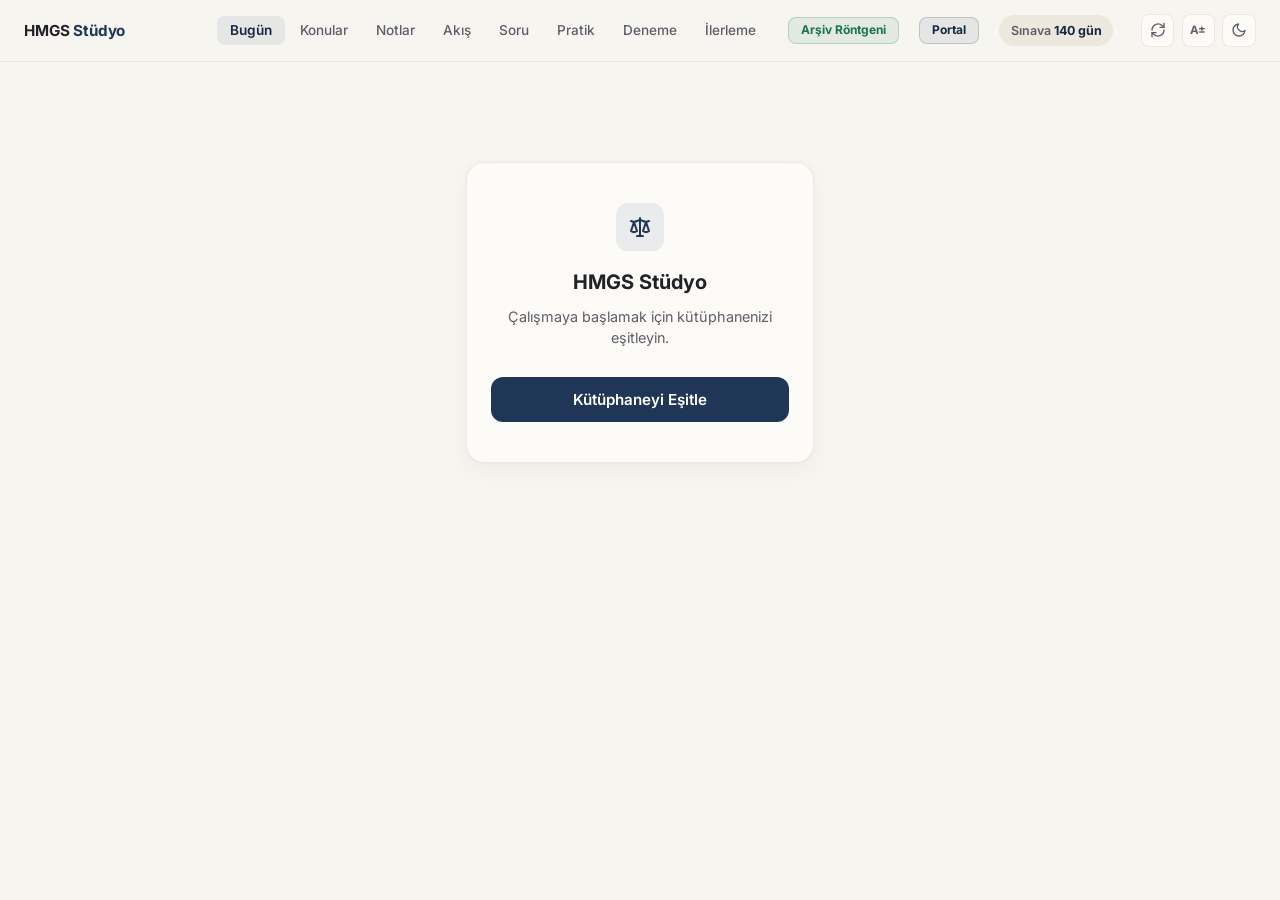
==== commit 6746684f: "stüdyo: Ağustos-Eylül çalışmaları (Notlar görünümü, akış/rota, eleme, deneme) kayda alındı; yeni not" ====
--- a/index.html
+++ b/index.html
@@ -1,9204 +1,161 @@
-﻿<!--
-  أَعُوذُ بِاللَّهِ مِنَ الشَّيْطَانِ الرَّجِيمِ
-  بِسْمِ اللَّهِ الرَّحْمَٰنِ الرَّحِيمِ
-  رَبِّ يَسِّرْ وَلَا تُعَسِّرْ رَبِّ تَمِّمْ بِالْخَيْرِ
--->
-<!-- © 2026 Yusuf GÜNAY — Tüm Hakları Saklıdır / All Rights Reserved.
-     Bu dosya HMGS projesinin tescilli kaynak kodudur. İzinsiz kopyalama, türetme
-     veya yeniden yayınlama yasaktır. Lisans: depo kökündeki LICENSE dosyası. -->
-
-<!DOCTYPE html>
-<html lang="tr" class="dark">
-<head>
-    <meta charset="UTF-8">
-    <meta name="viewport" content="width=device-width, initial-scale=1.0, maximum-scale=1.0, user-scalable=no, viewport-fit=cover">
-    <!-- AI / veri madenciligi rezervi: bu icerik model egitimi icin lisansli DEGILDIR. -->
-    <meta name="robots" content="noai, noimageai">
-    <meta name="tdm-reservation" content="1">
-    <title>HMGS 2026/2 — Performans & Çalışma Takibi</title>
-    <!-- PWA & Mobile Native App Integration -->
-    <link rel="manifest" href="manifest.json">
-    <meta name="theme-color" content="#0b0f19">
-    <meta name="apple-mobile-web-app-capable" content="yes">
-    <meta name="apple-mobile-web-app-status-bar-style" content="black-translucent">
-    <meta name="apple-mobile-web-app-title" content="HMGS 2026">
-    <link rel="apple-touch-icon" href="apple-touch-icon.png">
-    <link rel="icon" type="image/png" sizes="64x64" href="favicon.png">
-    <link rel="shortcut icon" href="favicon.ico">
-    <!-- Tailwind CSS -->
-    <script src="https://cdn.tailwindcss.com"></script>
-    <!-- FontAwesome Icons -->
-    <link rel="stylesheet" href="https://cdnjs.cloudflare.com/ajax/libs/font-awesome/6.5.1/css/all.min.css">
-    <!-- Google Fonts: Inter -->
-    <link href="https://fonts.googleapis.com/css2?family=Inter:wght@300;400;500;600;700;800;900&display=swap" rel="stylesheet">
-    <!-- Google Identity Services -->
-    <script src="https://accounts.google.com/gsi/client" async defer></script>
-
-
-
-<script>
-        /* ── PALET (2 Eylül 2026) ─────────────────────────────────────────
-           Uygulamada 16 ayrı renk ailesi yarışıyordu. Ölçekler burada
-           dört role indirgendi: tek aksan + üç durum rengi. Utility
-           sınıflarına dokunmadan tüm arayüz aynı palete oturur.
-           ───────────────────────────────────────────────────────────────── */
-        const HMGS_ACCENT = { 50:'#eef0ff',100:'#e0e4ff',200:'#c6cdff',300:'#a7b1fb',400:'#8b96f2',500:'#6f7ce6',600:'#5563d2',700:'#414ead',900:'#242c62',800:'#313b85',950:'#171b3c' };
-        const HMGS_OK     = { 50:'#eef9f3',100:'#d7f0e4',200:'#aee0c8',300:'#7ecca8',400:'#54b78c',500:'#369c73',600:'#2a805e',700:'#22654b',800:'#1a4c39',900:'#123526',950:'#091d15' };
-        const HMGS_WARN   = { 50:'#fbf6ec',100:'#f6ecd6',200:'#ecd7a9',300:'#dfbd76',400:'#cfa452',500:'#b98a39',600:'#9a6f2d',700:'#7a5724',800:'#5b411c',900:'#3c2b13',950:'#211708' };
-        const HMGS_BAD    = { 50:'#fceef1',100:'#f8dbe1',200:'#eeb5c1',300:'#e08d9f',400:'#cf6c81',500:'#ba5067',600:'#9c3e53',700:'#7c3142',800:'#5c2431',900:'#3d1821',950:'#210c12' };
-        const HMGS_NEUTRAL= { 50:'#f6f7f8',100:'#eceef1',200:'#d9dce1',300:'#b7bcc5',400:'#8b919d',500:'#6b717c',600:'#525862',700:'#3b404a',800:'#23262d',900:'#15171c',950:'#0c0e12' };
-        tailwind.config = {
-            darkMode: 'class',
-            theme: {
-                extend: {
-                    fontFamily: { sans: ['Inter', 'sans-serif'] },
-                    colors: {
-                        brand: HMGS_ACCENT,
-                        blue: HMGS_ACCENT, indigo: HMGS_ACCENT, sky: HMGS_ACCENT,
-                        cyan: HMGS_ACCENT, violet: HMGS_ACCENT, purple: HMGS_ACCENT, fuchsia: HMGS_ACCENT,
-                        emerald: HMGS_OK, green: HMGS_OK, teal: HMGS_OK, lime: HMGS_OK,
-                        amber: HMGS_WARN, orange: HMGS_WARN, yellow: HMGS_WARN,
-                        red: HMGS_BAD, rose: HMGS_BAD, pink: HMGS_BAD,
-                        slate: HMGS_NEUTRAL, gray: HMGS_NEUTRAL, zinc: HMGS_NEUTRAL, neutral: HMGS_NEUTRAL, stone: HMGS_NEUTRAL
-                    }
-                }
-            }
-        }
-    </script>
-    <style>
-        :root {
-            --sat: env(safe-area-inset-top);
-            --sab: env(safe-area-inset-bottom);
-        }
-        body { 
-            background-color: #0b0f19; 
-            color: #e2e8f0; 
-            font-family: 'Inter', sans-serif;
-            -webkit-tap-highlight-color: transparent;
-            padding-top: var(--sat, 0px);
-        }
-        .touch-action-btn { 
-            user-select: none; 
-            -webkit-user-select: none; 
-            touch-action: manipulation; 
-        }
-        /* DİKKAT: bu :active kuralı SADECE gerçek butonlara/linklere uygulanmalı.
-           Bir kapsayıcıya (body, nav, div) uygulanırsa basılı tutulurken tüm içerik
-           kayar; mousedown ve mouseup farklı elemanlara denk gelir ve tarayıcı
-           click olayını HİÇ ateşlemez → sayfadaki bütün butonlar ölür.
-           (9 Ağustos 2026'da body'ye verilmişti, uygulama tamamen tıklanamaz oldu.) */
-        button.touch-action-btn:active,
-        a.touch-action-btn:active {
-            transform: scale(0.95);
-        }
-
-        /* Mobile Bottom Sheet Modal Styling */
-        @media (max-width: 639px) {
-            .mobile-bottom-sheet {
-                align-items: flex-end !important;
-                padding: 0 !important;
-            }
-            .mobile-bottom-sheet > div {
-                border-bottom-left-radius: 0 !important;
-                border-bottom-right-radius: 0 !important;
-                border-top-left-radius: 1.5rem !important;
-                border-top-right-radius: 1.5rem !important;
-                max-height: 88vh !important;
-                width: 100% !important;
-                animation: slideUpSheet 0.3s cubic-bezier(0.16, 1, 0.3, 1) !important;
-            }
-            .main-container-mobile {
-                padding-bottom: calc(5.5rem + var(--sab, 0px)) !important;
-            }
-        }
-
-        @keyframes slideUpSheet {
-            from { transform: translateY(100%); opacity: 0.8; }
-            to { transform: translateY(0); opacity: 1; }
-        }
-
-        .glass-card { background: rgba(15, 23, 42, 0.75); backdrop-filter: blur(12px); border: 1px solid rgba(51, 65, 85, 0.6); }
-        .accent-gradient { background: linear-gradient(135deg, #2563eb 0%, #4f46e5 100%); }
-        .custom-scrollbar::-webkit-scrollbar { width: 6px; }
-        .custom-scrollbar::-webkit-scrollbar-track { background: rgba(15, 23, 42, 0.6); }
-        .custom-scrollbar::-webkit-scrollbar-thumb { background: rgba(51, 65, 85, 0.8); border-radius: 4px; }
-        
-        .toast { position:fixed; bottom:1.5rem; right:1.5rem; z-index:9999; padding:0.75rem 1.25rem; border-radius:0.75rem; font-size:0.875rem; font-weight:600; border:1px solid; animation: slideUp 0.3s ease-out; }
-        @keyframes slideUp { from { transform: translateY(100%); opacity: 0; } to { transform: translateY(0); opacity: 1; } }
-
-        /* Setup Modal */
-        #setupModal { position:fixed;inset:0;background:rgba(0,0,0,0.88);backdrop-filter:blur(10px);z-index:999;display:flex;align-items:center;justify-content:center;padding:1rem;overflow-y:auto; }
-        #setupModal.hidden { display:none; }
-        .modal-step { display:flex; gap:0.75rem; align-items:flex-start; padding:0.75rem; background:rgba(15,23,42,0.6); border:1px solid rgba(51,65,85,0.5); border-radius:0.75rem; }
-        .step-num { width:1.5rem; height:1.5rem; border-radius:50%; background:#2563eb; color:#fff; font-size:0.75rem; font-weight:700; display:flex; align-items:center; justify-content:center; flex-shrink:0; }
-        
-        .drive-spinner { border: 2px solid rgba(255,255,255,0.3); border-radius: 50%; border-top: 2px solid #fff; width: 12px; height: 12px; animation: spin 1s linear infinite; display: inline-block; }
-        @keyframes spin { 0% { transform: rotate(0deg); } 100% { transform: rotate(360deg); } }
-
-        .task-item { display:flex; align-items:flex-start; gap:0.75rem; padding:0.8rem 0.85rem; min-height:52px; background:rgba(15,23,42,0.5); border:1px solid rgba(51,65,85,0.4); border-radius:0.85rem; transition:all 0.2s; cursor:pointer; }
-        .task-item:active { background:rgba(30,41,59,0.85); }
-        .task-item:hover { border-color:rgba(59,130,246,0.5); background:rgba(30,41,59,0.7); }
-        .task-item.done { opacity:0.55; }
-        .task-item.done .task-title { text-decoration:line-through; color:#94a3b8; }
-        .task-item.done .task-notes { opacity:0.7; }
-        .task-check { width:22px; height:22px; border-radius:6px; border:2px solid #475569; display:flex; align-items:center; justify-content:center; flex-shrink:0; transition:all 0.2s; margin-top:2px; }
-        .task-check.checked { background:#10b981; border-color:#10b981; }
-
-        /* Yeni Kavramlar rozetleri */
-        .concept-item summary::-webkit-details-marker { display:none; }
-        .concept-item[open] .concept-caret { transform: rotate(90deg); }
-
-        /* ═══════════════════════════════════════════════════════════
-           MOBİL OPTİMİZASYON — 31 Ağustos 2026
-           Telefon birincil cihaz; masaüstü ikincil. Buradaki kurallar
-           mobilde bozulan üç şeyi çözer: yatay taşma, çift navigasyon,
-           küçük dokunma hedefleri. Masaüstü görünümü aynı kalır.
-           ═══════════════════════════════════════════════════════════ */
-
-        /* Hiçbir şey sayfayı yatayda taşırmasın — clip kullanarak dikey kaydırma (overflow-y)
-           ve mobil dokunma motorunu (touch scrolling) asla kilitlemiyoruz. */
-        html {
-            max-width: 100%;
-            overflow-x: clip;
-        }
-        body {
-            max-width: 100%;
-            min-height: 100vh;
-            min-height: 100dvh;
-            overflow-x: clip;
-            overflow-y: auto;
-            -webkit-overflow-scrolling: touch;
-            padding-top: 0;
-        }
-
-        /* Çentik/güvenli alan: dolguyu body yerine header taşısın ki
-           sticky header kaydırınca durum çubuğunun altına girmesin. */
-        header { padding-top: var(--sat, 0px); }
-
-        /* ── Üst bardaki ikon butonları ──
-           Mobilde yalnız ikon (38px daire), geniş ekranda metin de açılır. */
-        .hdr-icon-btn {
-            display: inline-flex; align-items: center; justify-content: center; gap: 0.375rem;
-            height: 40px; min-width: 40px; padding: 0 0.6rem;
-            border-radius: 9999px; border-width: 1px; border-style: solid;
-            font-size: 11px; font-weight: 600; line-height: 1;
-            transition: all 0.2s; flex-shrink: 0;
-        }
-        .hdr-icon-label { display: none; }
-        @media (min-width: 1024px) {
-            .hdr-icon-btn { padding: 0 0.75rem; }
-            .hdr-icon-label { display: inline; }
-        }
-
-        /* ── Alt navigasyon: 5 sekme, 56px dokunma hedefi ── */
-        #mobileNav button { position: relative; min-height: 56px; }
-        #mobileNav button.font-bold::before {
-            content: ''; position: absolute; top: 0; left: 50%; transform: translateX(-50%);
-            width: 26px; height: 3px; border-radius: 0 0 3px 3px;
-            background: currentColor; opacity: 0.95;
-        }
-        #mobileNav button:active { opacity: 0.6; }
-
-        /* ── Dokunma hedefleri ── */
-        @media (max-width: 767px) {
-            input[type="checkbox"] { width: 1.15rem !important; height: 1.15rem !important; flex-shrink: 0; }
-            label:has(> input[type="checkbox"]) { min-height: 40px; }
-            /* İçerik alt navigasyonun ve yüzen butonun altında kalmasın */
-            .main-container-mobile { padding-bottom: calc(7rem + var(--sab, 0px)) !important; }
-            body { padding-bottom: 0; }
-        }
-
-        /* ── Görsel bakım ── */
-        body {
-            background-color: #0b0f19;
-            background-image:
-                radial-gradient(1100px 520px at 50% -240px, rgba(37, 99, 235, 0.16), transparent 70%),
-                radial-gradient(760px 420px at 100% 0%, rgba(79, 70, 229, 0.10), transparent 65%);
-            background-attachment: fixed;
-            -webkit-text-size-adjust: 100%;
-            text-rendering: optimizeLegibility;
-        }
-        header { box-shadow: 0 1px 0 rgba(148, 163, 184, 0.06), 0 8px 24px -16px rgba(0, 0, 0, 0.9); }
-        .glass-card { box-shadow: 0 12px 32px -22px rgba(0, 0, 0, 0.9); }
-
-        /* Yatayda kaydırılabilir alanlarda ivmeli kaydırma + gizli çubuk */
-        .scroll-x { overflow-x: auto; -webkit-overflow-scrolling: touch; scrollbar-width: none; }
-        .scroll-x::-webkit-scrollbar { display: none; }
-
-        /* Klavye erişilebilirliği: görünür odak halkası */
-        :focus-visible { outline: 2px solid #3b82f6; outline-offset: 2px; border-radius: 0.5rem; }
-
-        /* iOS'ta input'a odaklanınca sayfanın zoomlamaması için 16px taban */
-        @media (max-width: 767px) {
-            input[type="text"], input[type="number"], input[type="date"], input[type="time"],
-            input[type="search"], input[type="email"], textarea, select { font-size: 16px !important; }
-            /* 16px yazıyla saat alanı dar kalmasın (00:00 kırpılıyordu) */
-            #inputTime, #inputStartTime, #inputEndTime { width: 100% !important; min-width: 80px; }
-
-            /* Uzun uyarı metni: 3 satır, dokununca açılır */
-            .sira-warn-clamp {
-                display: -webkit-box; -webkit-line-clamp: 3; -webkit-box-orient: vertical; overflow: hidden;
-            }
-            .sira-warn-clamp.sira-warn-open { -webkit-line-clamp: unset; overflow: visible; }
-        }
-
-
-        /* ═══════════════════════════════════════════════════════════
-           ESTETİK KATMANI — 2 Eylül 2026
-           Mobil birincil. Üç ilke: tek aksan, tek yüzey dili, nefes.
-           Renk ölçekleri tailwind.config'te daraltıldı; burada yüzey,
-           gölge, tipografi ve dokunma ritmi hizalanır.
-           ═══════════════════════════════════════════════════════════ */
-        :root {
-            --bg: #0A0B0E;
-            --surface: rgba(255,255,255,0.035);
-            --surface-hi: rgba(255,255,255,0.06);
-            --line: rgba(255,255,255,0.075);
-            --line-hi: rgba(255,255,255,0.14);
-            --txt: #E9EBEF;
-            --muted: #9AA1AD;
-            --accent: #8b96f2;
-            --accent-solid: #5563d2;
-            --r-lg: 20px;
-            --sh: 0 20px 44px -32px rgba(0,0,0,0.95);
-            --ease: cubic-bezier(0.22, 1, 0.36, 1);
-        }
-
-        body {
-            background-color: var(--bg) !important;
-            background-image: none !important;
-            color: var(--txt);
-            letter-spacing: -0.005em;
-        }
-
-        /* Renkli parıltı yok: tüm gölgeler tek nötr katman */
-        [class*="shadow-"] { box-shadow: var(--sh) !important; }
-        [class*="shadow-none"] { box-shadow: none !important; }
-        [class*="bg-gradient-to-"] { background-image: none !important; }
-        .accent-gradient { background: var(--accent-solid) !important; background-image: none !important; }
-
-        /* Kart: tek çerçeve, tek yarıçap */
-        .glass-card {
-            background: var(--surface) !important;
-            -webkit-backdrop-filter: blur(20px) saturate(1.15);
-            backdrop-filter: blur(20px) saturate(1.15);
-            border: 1px solid var(--line) !important;
-            border-radius: var(--r-lg) !important;
-            box-shadow: var(--sh) !important;
-        }
-        /* İç içe kutu yerine ince ayraç: kart içindeki kart çerçevesiz kalsın */
-        .glass-card .glass-card { box-shadow: none !important; }
-
-        h1, h2, h3, h4 { letter-spacing: -0.02em; }
-
-        /* Üst bar */
-        header {
-            background: rgba(10,11,14,0.72) !important;
-            border-bottom: 1px solid var(--line) !important;
-            box-shadow: none !important;
-            -webkit-backdrop-filter: blur(22px) saturate(1.2);
-            backdrop-filter: blur(22px) saturate(1.2);
-        }
-        .hdr-icon-btn {
-            background: var(--surface-hi) !important;
-            border-color: var(--line) !important;
-            color: var(--muted) !important;
-            height: 36px; min-width: 36px;
-        }
-        .hdr-icon-btn:active { background: var(--line-hi) !important; }
-        .hdr-brand-mark {
-            width: 34px; height: 34px; border-radius: 11px;
-            background: var(--accent-solid); color: #fff;
-            display: flex; align-items: center; justify-content: center; flex-shrink: 0;
-        }
-        .hdr-days {
-            height: 36px; padding: 0 0.7rem; border-radius: 9999px;
-            display: inline-flex; align-items: center; gap: 0.35rem;
-            background: var(--surface-hi); border: 1px solid var(--line);
-            color: var(--txt); font-size: 12px; font-weight: 700;
-            font-variant-numeric: tabular-nums; flex-shrink: 0;
-        }
-        .hdr-days small { color: var(--muted); font-weight: 500; font-size: 10px; }
-
-        /* Alt navigasyon */
-        #mobileNav {
-            background: rgba(10,11,14,0.88) !important;
-            border-top: 1px solid var(--line) !important;
-            box-shadow: none !important;
-            -webkit-backdrop-filter: blur(24px) saturate(1.2);
-            backdrop-filter: blur(24px) saturate(1.2);
-        }
-        #mobileNav button { min-height: 54px; transform: none !important; }
-        #mobileNav button i { font-size: 17px !important; }
-        #mobileNav button span { font-size: 10px !important; letter-spacing: 0; }
-        #mobileNav button.font-bold::before { width: 18px; height: 2px; opacity: 0.9; }
-
-        /* Yüzen buton: sade, parıltısız */
-        #mbFabAdd {
-            width: 52px !important; height: 52px !important;
-            background: var(--accent-solid) !important;
-            border: 1px solid var(--line-hi) !important;
-            box-shadow: 0 16px 32px -16px rgba(0,0,0,0.95) !important;
-        }
-        #mbFabAdd i { font-size: 16px !important; }
-
-        /* Mobil ritim: kenar boşluğu ve dikey nefes */
-        @media (max-width: 767px) {
-            .glass-card { border-radius: 18px !important; }
-            #viewSira, #viewGunluk, #viewTakvim, #viewDeneme, #viewAsistan { gap: 0; }
-            #viewSira > *, #viewGunluk > *, #viewTakvim > *, #viewDeneme > *, #viewAsistan > * { margin-bottom: 14px; }
-        }
-
-        /* Görev satırı: iç çerçeve yerine sol ince çizgi */
-        .task-item {
-            background: var(--surface) !important;
-            border: 1px solid var(--line) !important;
-            border-radius: 14px !important;
-        }
-        .task-item:hover { border-color: var(--line-hi) !important; background: var(--surface-hi) !important; }
-
-        /* Modallar biraz daha derin dursun */
-        #entryModal > div, #setupModal > div, .mobile-bottom-sheet > div {
-            box-shadow: 0 -20px 60px -30px rgba(0,0,0,1) !important;
-        }
-
-
-        /* ── Sıra görünümü ────────────────────────────────────────── */
-        .sira-note {
-            border-left: 2px solid rgba(207,164,82,0.55);
-            background: rgba(255,255,255,0.025);
-            border-radius: 0 14px 14px 0;
-            padding: 0.85rem 1rem;
-        }
-        .sira-card {
-            border-radius: 16px;
-            background: rgba(255,255,255,0.022);
-            border: 1px solid var(--line);
-            padding: 0.95rem 1rem;
-            display: flex; flex-direction: column; gap: 0.5rem;
-        }
-        .sira-card-primary { border-color: var(--line-hi); background: rgba(255,255,255,0.045); }
-        .sira-chip {
-            font-size: 11px; font-variant-numeric: tabular-nums;
-            padding: 0.15rem 0.45rem; border-radius: 7px;
-            background: rgba(255,255,255,0.06); color: var(--muted);
-        }
-        .sira-actions { display: grid; grid-template-columns: 1fr 1fr; gap: 0.5rem; margin-top: 0.35rem; }
-        .btn-primary, .btn-quiet {
-            height: 42px; border-radius: 12px;
-            display: inline-flex; align-items: center; justify-content: center; gap: 0.45rem;
-            font-size: 13px; font-weight: 600; letter-spacing: -0.01em;
-            transition: background 0.2s var(--ease), border-color 0.2s var(--ease);
-        }
-        .btn-primary { background: var(--accent-solid); color: #fff; border: 1px solid transparent; }
-        .btn-primary:active { background: #414ead; }
-        .btn-quiet { background: transparent; color: var(--muted); border: 1px solid var(--line-hi); }
-        .btn-quiet:active { background: var(--surface-hi); color: var(--txt); }
-        .sira-row {
-            display: flex; align-items: center; gap: 0.65rem;
-            border-radius: 13px; padding: 0.55rem 0.75rem;
-            background: rgba(255,255,255,0.022); border: 1px solid var(--line);
-        }
-        .sira-row-rev { border-left: 2px solid rgba(207,164,82,0.5); }
-
-
-        .sira-kind {
-            font-size: 10.5px; font-weight: 600; letter-spacing: 0.02em;
-            padding: 0.16rem 0.5rem; border-radius: 7px;
-            background: rgba(255,255,255,0.06); color: var(--muted);
-        }
-        .sira-kind-main { color: #7ecca8; background: rgba(126,204,168,0.10); }
-        .sira-kind-warn { color: #dfbd76; background: rgba(223,189,118,0.10); }
-        .sira-stop {
-            font-size: 11.5px; color: #cfa452; padding-left: 0.65rem; position: relative;
-        }
-        .sira-stop::before {
-            content: ''; position: absolute; left: 0; top: 0.5em;
-            width: 3px; height: 3px; border-radius: 50%; background: currentColor;
-        }
-        .sira-slice {
-            display: inline-flex; align-items: center; gap: 0.4rem;
-            min-height: 34px; padding: 0 0.6rem; border-radius: 10px;
-            font-size: 11.5px; font-variant-numeric: tabular-nums;
-            background: rgba(255,255,255,0.035); color: var(--muted);
-            border: 1px solid transparent; cursor: pointer;
-            transition: all 0.18s var(--ease);
-        }
-        .sira-slice input { width: 14px; height: 14px; accent-color: var(--accent-solid); }
-        .sira-slice.is-done { color: #7ecca8; background: rgba(126,204,168,0.08); }
-        .sira-slice.is-done span { text-decoration: line-through; opacity: 0.75; }
-        /* Sayı hizası tek dilde: daktilo yazısı yerine tabular rakam */
-        .sira-card .font-mono, .sira-row .font-mono, #siraTodayCount { font-family: inherit; font-variant-numeric: tabular-nums; }
-
-
-        /* Onay kutusu: tarayıcı varsayılanı koyu zeminde beyaz blok gibi duruyordu */
-        label.sira-slice { min-height: 34px !important; }
-        .sira-slice input[type="checkbox"], .sira-row input[type="checkbox"] {
-            -webkit-appearance: none; appearance: none;
-            width: 16px !important; height: 16px !important;
-            border: 1.5px solid var(--line-hi); border-radius: 5px;
-            background: transparent; position: relative; cursor: pointer;
-            transition: all 0.18s var(--ease);
-        }
-        .sira-slice input[type="checkbox"]:checked, .sira-row input[type="checkbox"]:checked {
-            background: #369c73; border-color: #369c73;
-        }
-        .sira-slice input[type="checkbox"]:checked::after, .sira-row input[type="checkbox"]:checked::after {
-            content: ''; position: absolute; left: 4.5px; top: 1px;
-            width: 4px; height: 8px; border: solid #fff; border-width: 0 2px 2px 0;
-            transform: rotate(45deg);
-        }
-
-
-        /* ── Günlük: KPI ve görev satırı ──────────────────────────── */
-        .kpi-label { font-size: 10px; font-weight: 600; letter-spacing: 0.13em; text-transform: uppercase; color: var(--muted); margin-bottom: 0.4rem; }
-        .kpi-value { font-size: 22px; font-weight: 700; letter-spacing: -0.03em; color: var(--txt); line-height: 1.1; }
-        .kpi-unit { font-size: 11px; font-weight: 500; color: var(--muted); letter-spacing: 0; }
-        .kpi-value-sm { font-size: 15px; font-weight: 650; }
-        .kpi-sub { font-size: 10.5px; color: #6d747f; margin-top: 0.35rem; }
-        .link-quiet {
-            font-size: 11.5px; font-weight: 600; color: var(--muted);
-            padding: 0.35rem 0.6rem; border-radius: 9px;
-            display: inline-flex; align-items: center; gap: 0.35rem;
-        }
-        .link-quiet:active { background: var(--surface-hi); color: var(--txt); }
-        .icon-quiet {
-            width: 32px; height: 32px; border-radius: 9px; color: var(--muted);
-            display: inline-flex; align-items: center; justify-content: center; font-size: 12px;
-        }
-        .icon-quiet:active { background: var(--surface-hi); color: var(--txt); }
-        .task-notes {
-            margin-top: 0.5rem; padding-left: 0.7rem;
-            border-left: 2px solid var(--line);
-            font-size: 12px; color: var(--muted); line-height: 1.6;
-            white-space: pre-wrap; word-break: break-word;
-        }
-        .task-act {
-            font-size: 10.5px; font-weight: 600; color: var(--muted);
-            padding: 0.25rem 0.5rem; border-radius: 8px;
-            background: rgba(255,255,255,0.055);
-            display: inline-flex; align-items: center; gap: 0.3rem;
-        }
-        .task-act:active { background: rgba(255,255,255,0.11); color: var(--txt); }
-        .task-date { font-size: 10px; color: #6d747f; }
-        .task-date.is-late { color: #cf6c81; }
-        .task-check { border-radius: 6px !important; border-color: var(--line-hi) !important; }
-        .task-check.checked { background: #369c73 !important; border-color: #369c73 !important; }
-
-
-        /* ── Genel normalizasyon ──────────────────────────────────── */
-        /* Kalın renkli sol şerit yerine ince nötr çizgi */
-        [class*="border-l-4"] { border-left-width: 2px !important; border-left-color: var(--line-hi) !important; }
-        /* Başlık ikonları her biri ayrı renkteydi; hepsi tek sessiz tona iner */
-        h2 > i, h3 > i, h4 > i, h2 i.fa-solid, h3 i.fa-solid, h4 i.fa-solid,
-        h2 i.fa-regular, h3 i.fa-regular, h4 i.fa-regular { color: var(--muted) !important; }
-        h2, h3 { font-size: 14px; font-weight: 650; }
-        h4 { font-weight: 650; }
-        .badge-quiet {
-            font-size: 10px; font-weight: 600; letter-spacing: 0.02em;
-            padding: 0.2rem 0.55rem; border-radius: 999px;
-            background: rgba(255,255,255,0.055); color: var(--muted);
-        }
-        /* Kart içi ayraçlar tek tonda */
-        .border-slate-800, .border-slate-800\/80, .border-slate-800\/60, .border-slate-700 { border-color: var(--line) !important; }
-        /* Boş durum metinleri: italik değil, sadece sessiz */
-        .italic { font-style: normal !important; color: var(--muted) !important; }
-
-
-        /* ── Takvim ızgarası ──────────────────────────────────────── */
-        #calendarGrid { gap: 4px; }
-        .cal-cell {
-            aspect-ratio: 1 / 1; min-height: 0; height: auto;
-            border-radius: 10px; padding: 5px 6px;
-            display: flex; flex-direction: column; justify-content: space-between;
-            background: rgba(255,255,255,0.022); border: 1px solid transparent;
-            cursor: pointer; transition: all 0.16s var(--ease); position: relative;
-        }
-        .cal-cell.is-empty { background: transparent; cursor: default; }
-        .cal-cell.has-task { background: rgba(255,255,255,0.05); }
-        .cal-cell.is-today { border-color: var(--line-hi); }
-        .cal-cell.is-selected { background: var(--accent-solid); }
-        .cal-cell.is-selected .cal-num { color: #fff; }
-        .cal-cell.is-selected .cal-dot { background: rgba(255,255,255,0.85) !important; }
-        .cal-num { font-size: 12px; font-weight: 600; color: var(--muted); font-variant-numeric: tabular-nums; }
-        .cal-cell.is-today .cal-num { color: var(--txt); }
-        .cal-dots { display: flex; align-items: center; gap: 3px; margin-top: auto; }
-        .cal-dot { width: 5px; height: 5px; border-radius: 50%; }
-        .cal-dot.is-pending { background: #8b96f2; }
-        .cal-dot.is-done { background: #369c73; }
-        .cal-dot.is-late { background: #cf6c81; }
-
-
-        /* ── Asistan ──────────────────────────────────────────────── */
-        .seg-wrap { display: flex; gap: 2px; padding: 3px; border-radius: 12px; background: rgba(255,255,255,0.045); }
-        .seg-btn {
-            flex: 1; padding: 0.4rem 0; border-radius: 9px; text-align: center;
-            font-size: 11.5px; font-weight: 600; color: var(--muted);
-            transition: all 0.18s var(--ease);
-        }
-        .seg-btn.is-active { background: rgba(255,255,255,0.10); color: var(--txt); }
-        .chip-quiet {
-            padding: 0.4rem 0.7rem; border-radius: 10px;
-            background: rgba(255,255,255,0.045); color: var(--muted);
-            font-size: 11.5px; transition: all 0.18s var(--ease);
-        }
-        .chip-quiet:active { background: rgba(255,255,255,0.1); color: var(--txt); }
-        .input-quiet {
-            background: rgba(255,255,255,0.04); border: 1px solid var(--line);
-            border-radius: 12px; padding: 0.6rem 0.8rem; color: var(--txt);
-            font-size: 13px; outline: none; transition: border-color 0.18s var(--ease);
-        }
-        .input-quiet:focus { border-color: var(--line-hi); }
-
-
-        .empty-state {
-            display: flex; flex-direction: column; align-items: center; justify-content: center;
-            gap: 0.5rem; text-align: center; padding: 2.5rem 1rem; color: var(--muted);
-        }
-        .empty-state i { color: #4b515b; }
-        .empty-state h4 { font-size: 13.5px; color: var(--txt); font-weight: 650; }
-        .empty-state p { font-size: 12px; color: #6d747f; max-width: 30ch; line-height: 1.55; }
-        .empty-state.is-small { padding: 1.75rem 1rem; }
-
-        /* Mobilde boş panel yarım ekran kaplamasın */
-        @media (max-width: 1023px) {
-            #viewAsistan .max-h-\[75vh\] { max-height: none !important; }
-            #viewAsistan .min-h-\[500px\] { min-height: 0 !important; }
-        }
-
-
-        /* ── Modal ve form ────────────────────────────────────────── */
-        .qchip {
-            display: flex; flex-direction: column; align-items: flex-start; text-align: left;
-            gap: 1px; padding: 0.45rem 0.65rem; border-radius: 11px;
-            background: rgba(255,255,255,0.045); border: 1px solid transparent;
-            transition: all 0.18s var(--ease); line-height: 1.25;
-        }
-        .qchip-title { font-size: 11.5px; font-weight: 600; color: var(--txt); }
-        .qchip-sub { font-size: 9.5px; color: var(--muted); font-variant-numeric: tabular-nums; }
-        .qchip.is-rev { border-left: 2px solid rgba(207,164,82,0.5); }
-        .qchip.is-selected { background: var(--accent-solid); }
-        .qchip.is-selected .qchip-sub { color: rgba(255,255,255,0.75); }
-        .qchip.is-selected .qchip-title { color: #fff; }
-
-        /* Form etiketleri ve girdileri tek ölçüde */
-        #entryModal label, #denemeModal label { font-size: 11px !important; color: var(--muted) !important; font-weight: 600; }
-        #entryModal label i, #denemeModal label i { color: var(--muted) !important; }
-        #entryModal input[type="text"], #entryModal input[type="number"], #entryModal input[type="date"],
-        #entryModal input[type="time"], #entryModal textarea, #entryModal select,
-        #denemeModal input, #denemeModal textarea, #denemeModal select {
-            background: rgba(255,255,255,0.04) !important;
-            border: 1px solid var(--line) !important;
-            border-radius: 12px !important;
-            color: var(--txt) !important;
-            padding: 0.6rem 0.75rem !important;
-        }
-        #entryModal input:focus, #entryModal textarea:focus, #entryModal select:focus,
-        #denemeModal input:focus, #denemeModal textarea:focus, #denemeModal select:focus {
-            border-color: var(--line-hi) !important; outline: none;
-        }
-        /* Tüm onay kutuları tek görünüm */
-        input[type="checkbox"] {
-            -webkit-appearance: none; appearance: none;
-            width: 18px !important; height: 18px !important;
-            border: 1.5px solid var(--line-hi); border-radius: 5px;
-            background: transparent; position: relative; cursor: pointer; flex-shrink: 0;
-            transition: all 0.18s var(--ease);
-        }
-        input[type="checkbox"]:checked { background: var(--accent-solid); border-color: var(--accent-solid); }
-        input[type="checkbox"]:checked::after {
-            content: ''; position: absolute; left: 5.5px; top: 1.5px;
-            width: 4px; height: 9px; border: solid #fff; border-width: 0 2px 2px 0;
-            transform: rotate(45deg);
-        }
-        .sira-slice input[type="checkbox"]:checked, .sira-row input[type="checkbox"]:checked { background: #369c73; border-color: #369c73; }
-
-
-        .qchip-wrap {
-            display: flex; flex-wrap: wrap; gap: 6px;
-            max-height: 132px; overflow-y: auto; padding-top: 2px;
-            -webkit-mask-image: linear-gradient(to bottom, #000 calc(100% - 18px), transparent 100%);
-            mask-image: linear-gradient(to bottom, #000 calc(100% - 18px), transparent 100%);
-        }
-        /* Modal içindeki ikonlar tek sessiz tonda; renk yalnız dolu butonda */
-        #entryModal i, #denemeModal i, #dayNoteModal i { color: var(--muted); }
-        #entryModal .btn-primary i, #denemeModal .btn-primary i,
-        #entryModal .accent-gradient i, #denemeModal .accent-gradient i,
-        #entryModal [class*="bg-blue-6"] i, #denemeModal [class*="bg-blue-6"] i { color: #fff; }
-
-        ::selection { background: rgba(85,99,210,0.35); color: #fff; }
-
-    </style>
-    <!-- HMGS 2025 Fiziksel Kitap Rehberi & Canlı Takip Sync Modülü -->
-    <script src="book_guide_data.js"></script>
-    <script src="book_guide_ui.js"></script>
-</head>
-<body class="min-h-screen pb-24 md:pb-16">
-
-<!-- ══════════════ SETUP MODAL ══════════════ -->
-<div id="setupModal" class="hidden mobile-bottom-sheet">
-    <div class="glass-card rounded-3xl p-6 max-w-lg w-full space-y-4 border border-blue-500/20 shadow-2xl">
-        <div class="w-12 h-1.5 bg-slate-700/80 rounded-full mx-auto mb-1 sm:hidden flex-shrink-0"></div>
-        <div class="flex items-center gap-3">
-            <div class="w-12 h-12 rounded-2xl accent-gradient flex items-center justify-center shadow-lg shadow-blue-500/30 flex-shrink-0">
-                <i class="fa-brands fa-google-drive text-white text-xl"></i>
-            </div>
-            <div>
-                <h2 class="font-extrabold text-white text-lg">Google Entegrasyonu</h2>
-                <p class="text-xs text-slate-400">Drive + Google Tasks bağla</p>
-            </div>
-        </div>
-
-        <div class="flex items-start gap-3 p-3 rounded-xl bg-amber-500/10 border border-amber-500/30">
-            <i class="fa-solid fa-triangle-exclamation text-amber-400 mt-0.5 text-sm flex-shrink-0"></i>
-            <p class="text-xs text-amber-200 leading-relaxed">
-                OAuth sadece <b>HTTP</b> üzerinde çalışır. Telefon dahil her cihazdan kullanmak için bu dosyayı <b>GitHub Pages</b>'e koy (ücretsiz, kurulum rehberi aşağıda).
-            </p>
-        </div>
-
-        <div class="space-y-2.5 max-h-[50vh] overflow-y-auto pr-1">
-            <div class="modal-step">
-                <div class="step-num">1</div>
-                <div class="text-xs text-slate-200 leading-relaxed">
-                    <b class="text-white">PC'de test için (tek cihaz):</b><br>
-                    PowerShell'de bu klasörde çalıştır:<br>
-                    <code class="bg-slate-900 px-2 py-0.5 rounded text-blue-300 text-[11px]">python -m http.server 8000</code><br>
-                    Sonra: <span class="text-blue-400 font-mono text-[11px]">http://localhost:8000</span>
-                </div>
-            </div>
-            <div class="modal-step">
-                <div class="step-num">2</div>
-                <div class="text-xs text-slate-200 leading-relaxed">
-                    <b class="text-white">Telefon + her cihaz için: GitHub Pages</b><br>
-                    GitHub'a üye ol &rarr; yeni repo oluştur (public) &rarr; bu klasörü yükle &rarr; Settings &rarr; Pages &rarr; Branch: main &rarr; Kaydet.<br>
-                    URL: <span class="text-blue-400 font-mono text-[11px]">kullanicin.github.io/repo-adi</span> &mdash; her cihazdan açılır.
-                </div>
-            </div>
-            <div class="modal-step">
-                <div class="step-num">3</div>
-                <div class="text-xs text-slate-200 leading-relaxed">
-                    <b class="text-white">Google Cloud Console</b> &rarr; <a href="https://console.cloud.google.com" target="_blank" class="text-blue-400 underline">console.cloud.google.com</a><br>
-                    Yeni proje &rarr; APIs & Services &rarr; Library &rarr; <b>Google Drive API + Tasks API</b> ikisini de etkinleştir.
-                </div>
-            </div>
-            <div class="modal-step">
-                <div class="step-num">4</div>
-                <div class="text-xs text-slate-200 leading-relaxed">
-                    <b class="text-white">OAuth Client ID oluştur</b> &rarr; Credentials &rarr; Web application.<br>
-                    Authorized JS origins'e sitenin URL'ini ekle:<br>
-                    <code class="bg-slate-900 px-2 py-0.5 rounded text-emerald-400 text-[11px] block mt-1">http://localhost:8000</code>
-                    <code class="bg-slate-900 px-2 py-0.5 rounded text-emerald-400 text-[11px] block mt-1">https://kullanicin.github.io</code>
-                    <b class="text-white mt-1 block">OAuth Consent Screen</b> &rarr; External &rarr; <b>Test Users</b>'a kendi mailini ekle.
-                </div>
-            </div>
-            <div class="modal-step">
-                <div class="step-num">5</div>
-                <div class="text-xs text-slate-200 leading-relaxed">
-                    <b class="text-white">Google Tasks Liste ID'si</b> &mdash; Google Tasks'ta hangi listeyi kullanıyorsun? Liste adını gir, bağlandıktan sonra otomatik eşleştirelim. Boş bırakırsan varsayılan liste kullanılır.
-                    <input id="tasksListInput" type="text" placeholder="Varsayılan liste (boş bırakabilirsin)"
-                        class="w-full mt-2 bg-slate-900 border border-slate-600 rounded-lg px-3 py-1.5 text-xs text-white focus:outline-none focus:border-blue-500">
-                </div>
-            </div>
-            <div class="modal-step">
-                <div class="step-num">6</div>
-                <div class="text-xs text-slate-200 leading-relaxed">
-                    <b class="text-white">Client ID'ni yapıştır ve bağlan:</b>
-                    <div class="flex gap-2 mt-2">
-                        <input id="clientIdInput" type="text" placeholder="xxxxx.apps.googleusercontent.com"
-                            class="flex-1 bg-slate-900 border border-slate-600 rounded-lg px-3 py-2 text-xs text-white font-mono focus:outline-none focus:border-blue-500">
-                        <button onclick="saveAndConnect()" class="accent-gradient text-white text-xs font-bold px-4 py-2 rounded-lg hover:opacity-90 transition whitespace-nowrap">
-                            Bağlan
-                        </button>
-                    </div>
-                </div>
-            </div>
-        </div>
-
-        <div class="flex justify-between items-center pt-1 border-t border-slate-800">
-            <p class="text-xs text-slate-500 leading-relaxed">Bağlantısız da çalışır. Veriler yalnızca bu tarayıcıda saklanır.</p>
-            <button onclick="skipSetup()" class="text-xs text-slate-400 hover:text-white transition ml-3 whitespace-nowrap flex-shrink-0">Atla &rarr;</button>
-        </div>
-    </div>
-</div>
-
-<!-- ══════════════ HEADER ══════════════ -->
-<header class="border-b border-slate-800 bg-slate-900/90 sticky top-0 z-40 backdrop-blur-md">
-    <div class="max-w-4xl mx-auto px-3 sm:px-4 py-2.5 sm:py-3 flex justify-between items-center gap-2 sm:gap-3">
-        <div class="flex items-center gap-2.5 min-w-0">
-            <div class="hdr-brand-mark">
-                <i class="fa-solid fa-scale-balanced text-sm"></i>
-            </div>
-            <h1 class="font-bold text-[15px] tracking-tight text-white whitespace-nowrap">HMGS <span class="text-slate-400 font-medium">2026/2</span></h1>
-        </div>
-
-        <div class="flex items-center gap-1.5 sm:gap-2 flex-shrink-0 min-w-0">
-            <a href="studio.html" class="hdr-icon-btn" title="Stüdyo" aria-label="Stüdyo">
-                <i class="fa-solid fa-book-open-reader text-sm"></i>
-                <span class="hdr-icon-label">Stüdyo</span>
-            </a>
-
-
-            <div id="headerAddWrap" class="hidden md:block">
-                <button id="headerAddBtn" onclick="openEntryModal()" class="px-3.5 py-1.5 bg-blue-600 hover:bg-blue-500 text-white font-bold text-xs rounded-xl shadow-lg shadow-blue-600/30 transition flex items-center gap-1.5">
-                    <i class="fa-solid fa-plus text-xs"></i>
-                    <span id="headerAddBtnText">Çalışma Ekle</span>
-                </button>
-            </div>
-
-            <button id="driveBadge" onclick="handleConnectClick()"
-                class="hdr-icon-btn bg-slate-700/60 text-slate-400 border-slate-600 hover:bg-slate-700" aria-label="Google Drive'a bağla">
-                <i class="fa-brands fa-google-drive text-sm"></i>
-                <span id="driveBadgeText" class="hdr-icon-label">Bağla</span>
-            </button>
-            <button id="manualSyncBtn" onclick="manualSyncNow()" title="Mevcut veriyi şimdi Drive'a gönder"
-                class="hdr-icon-btn bg-slate-700/60 text-slate-300 border-slate-600 hover:bg-slate-700" aria-label="Drive'a gönder">
-                <i class="fa-solid fa-cloud-arrow-up text-sm"></i>
-                <span class="hdr-icon-label">Gönder</span>
-            </button>
-            <span class="hdr-days" title="Sınava kalan gün">
-                <span id="daysLeft">—</span><small>gün</small>
-            </span>
-        </div>
-    </div>
-</header>
-
-<main class="max-w-4xl mx-auto px-3 sm:px-4 mt-3 sm:mt-4 space-y-5 main-container-mobile">
-
-    <!-- TAB SWITCHER NAVBAR — mobilde gizli, alt navigasyon bunun işini görüyor -->
-    <div class="hidden md:flex rounded-2xl bg-slate-900/90 border border-slate-800 p-1.5 gap-1.5 text-xs font-bold shadow-xl">
-        <button type="button" id="tabBtnSira" onclick="switchTab('sira')"
-            class="flex-1 py-2.5 rounded-xl flex items-center justify-center gap-2 transition text-slate-400 hover:text-white hover:bg-slate-800/60">
-            <i class="fa-solid fa-list-ol text-emerald-400"></i> Sıra <span class="hidden sm:inline">Listesi</span>
-        </button>
-        <button type="button" id="tabBtnGunluk" onclick="switchTab('gunluk')"
-            class="flex-1 py-2.5 rounded-xl flex items-center justify-center gap-2 transition bg-blue-600 text-white shadow-md shadow-blue-600/20">
-            <i class="fa-solid fa-book-open"></i> <span class="hidden sm:inline">Günlük</span> Çalışmalar
-        </button>
-        <button type="button" id="tabBtnTakvim" onclick="switchTab('takvim')"
-            class="flex-1 py-2.5 rounded-xl flex items-center justify-center gap-2 transition text-slate-400 hover:text-white hover:bg-slate-800/60">
-            <i class="fa-solid fa-calendar-days text-sky-400"></i> <span class="hidden sm:inline">Görev</span> Takvimi
-        </button>
-        <button type="button" id="tabBtnDeneme" onclick="switchTab('deneme')"
-            class="flex-1 py-2.5 rounded-xl flex items-center justify-center gap-2 transition text-slate-400 hover:text-white hover:bg-slate-800/60">
-            <i class="fa-solid fa-file-signature text-amber-400"></i> Denemeler <span class="hidden sm:inline">& Analiz</span>
-        </button>
-        <button type="button" id="tabBtnAsistan" onclick="switchTab('asistan')"
-            class="flex-1 py-2.5 rounded-xl flex items-center justify-center gap-2 transition text-slate-400 hover:text-white hover:bg-slate-800/60">
-            <i class="fa-solid fa-wand-magic-sparkles text-purple-400"></i> Asistan <span class="hidden sm:inline">Kutusu</span>
-            <span id="tabBadge" class="text-[9px] bg-purple-500/20 text-purple-300 border border-purple-500/30 px-1.5 py-0.2 rounded-full hidden">0</span>
-        </button>
-    </div>
-
-
-    <!-- ═══════════════════════════════════════ -->
-    <!-- TAB 0: SIRA — tarihsiz kuyruk + günlük pay -->
-    <!-- ═══════════════════════════════════════ -->
-    <div id="viewSira" class="hidden space-y-4">
-
-        <div class="sira-note">
-            <p id="siraWarn" class="text-[12.5px] text-slate-300 leading-relaxed sira-warn-clamp"></p>
-            <button type="button" id="siraWarnToggle" onclick="toggleSiraWarn()"
-                class="md:hidden mt-1.5 text-[11px] font-semibold text-slate-400">devamını göster</button>
-        </div>
-
-        <!-- BUGÜNÜN PAYI -->
-        <div class="glass-card overflow-hidden">
-            <div class="px-4 pt-4 pb-3 flex flex-wrap items-baseline justify-between gap-x-3 gap-y-1">
-                <span class="text-[11px] font-bold tracking-[0.16em] text-slate-400 uppercase">Bugünün payı</span>
-                <span id="siraTodayCount" class="text-[11px] text-slate-500 tabular-nums"></span>
-            </div>
-            <div class="h-[3px] bg-white/5 mx-4 rounded-full overflow-hidden"><div id="siraTodayBar" class="h-full bg-blue-500 rounded-full transition-all duration-500" style="width:0%"></div></div>
-            <div id="siraToday" class="p-3 sm:p-4 space-y-2.5"></div>
-            <div id="siraTodayFoot" class="px-4 pb-4"></div>
-        </div>
-
-        <div class="glass-card rounded-2xl p-4 space-y-3">
-            <div class="grid grid-cols-4 gap-2" id="siraStats"></div>
-            <div class="h-1.5 bg-slate-800 rounded-full overflow-hidden">
-                <div id="siraBar" class="h-full bg-emerald-500 rounded-full transition-all" style="width:0%"></div>
-            </div>
-            <p class="text-[11px] text-slate-500 text-center" id="siraPace"></p>
-        </div>
-
-        <div class="glass-card rounded-2xl p-4 space-y-3">
-            <div class="flex items-baseline justify-between gap-2">
-                <h3 class="font-bold text-sm text-white flex items-center gap-2">
-                    <i class="fa-solid fa-file-signature text-amber-400"></i> Denemeler
-                </h3>
-                <span class="text-[11px] text-slate-400">her Pazar 10:15 · 120 soru / 155 dk</span>
-            </div>
-            <div class="grid grid-cols-2 sm:grid-cols-4 gap-2" id="siraDeneme"></div>
-            <p class="text-[11px] text-slate-500 leading-relaxed">
-                Kalibrasyon formatı: görmediğin konuyu da işaretle, boş bırakma. Amaç puan değil, ölçüm.
-            </p>
-        </div>
-
-        <details class="glass-card rounded-2xl overflow-hidden">
-            <summary class="px-4 py-3 cursor-pointer select-none flex items-center justify-between gap-2 hover:bg-slate-800/40 transition">
-                <span class="font-bold text-sm text-white flex items-center gap-2">
-                    <i class="fa-solid fa-forward text-sky-400"></i> Sonraki günler
-                </span>
-                <span class="text-[11px] text-slate-500">bu tempoyla nereye gidiyor</span>
-            </summary>
-            <div id="siraNextDays" class="px-4 pb-4 space-y-3"></div>
-        </details>
-
-        <details class="glass-card rounded-2xl overflow-hidden">
-            <summary class="px-4 py-3 cursor-pointer select-none flex items-center justify-between gap-2 hover:bg-slate-800/40 transition">
-                <span class="font-bold text-sm text-white flex items-center gap-2">
-                    <i class="fa-solid fa-list-ol text-emerald-400"></i> Tüm sıra
-                </span>
-                <span class="text-[11px] text-slate-500" id="siraMeta"></span>
-            </summary>
-            <div class="px-4 pb-4 space-y-2">
-                <div class="flex items-center justify-between gap-2 flex-wrap pb-1">
-                    <label class="text-[11px] text-slate-400 flex items-center gap-1.5 cursor-pointer">
-                        <input type="checkbox" id="siraHideDone" class="accent-emerald-500"> bitenleri gizle
-                    </label>
-                    <button onclick="siraReset()" class="text-[11px] px-2.5 py-1 rounded-lg border border-slate-700 text-slate-400 hover:text-white hover:border-slate-500 transition">Sıfırla</button>
-                </div>
-                <div id="siraList" class="divide-y divide-slate-800/70"></div>
-                <p class="text-[11px] text-slate-500 leading-relaxed pt-1">
-                    Listenin sonuna varman beklenmiyor — alt kısım zaten vazgeçilen kapsam.
-                </p>
-            </div>
-        </details>
-    </div>
-
-    <!-- ═══════════════════════════════════════ -->
-    <!-- TAB 1: GÜNLÜK ÇALIŞMALAR VIEW -->
-    <!-- ═══════════════════════════════════════ -->
-    <div id="viewGunluk" class="space-y-5">
-        <!-- KPI Cards -->
-        <div class="grid grid-cols-2 md:grid-cols-4 gap-3">
-            <div class="glass-card p-3.5 rounded-2xl">
-                <div class="kpi-label">Sınav Barajı</div>
-                <div class="kpi-value">84 <span class="kpi-unit">/120 net</span></div>
-                <div class="kpi-sub">70 puan eşiği</div>
-            </div>
-            <div class="glass-card p-3.5 rounded-2xl">
-                <div class="kpi-label">Toplam Soru</div>
-                <div id="statTotalQ" class="kpi-value">0</div>
-                <div class="kpi-sub">Çözülen</div>
-            </div>
-            <div class="glass-card p-3.5 rounded-2xl">
-                <div class="kpi-label">Doğruluk</div>
-                <div id="statAccuracy" class="kpi-value">%0</div>
-                <div class="kpi-sub">Başarı</div>
-            </div>
-            <div class="glass-card p-3.5 rounded-2xl">
-                <div class="kpi-label">Sınav</div>
-                <div class="kpi-value kpi-value-sm">27 Eylül 2026</div>
-                <div class="kpi-sub">Pazar · 10:00</div>
-            </div>
-        </div>
-
-
-        <!-- BUGÜNÜN GÖREVLERİ (Kompakt Ev Görev Widget'ı) -->
-        <div class="glass-card p-4 rounded-2xl border-l-4 border-l-blue-500 space-y-3">
-            <div class="flex flex-col sm:flex-row sm:items-center justify-between gap-2 border-b border-slate-800/80 pb-2.5">
-                <div class="flex items-center gap-2">
-                    <h2 class="font-bold text-sm text-white flex items-center gap-2">
-                        <i class="fa-solid fa-calendar-day text-blue-400"></i>
-                        Bugünün Görevleri
-                        <span id="tasksSource" class="text-[10px] font-normal text-slate-500 bg-slate-800 px-2 py-0.5 rounded-full border border-slate-700">Yerel</span>
-                    </h2>
-                </div>
-                <div class="flex items-center gap-1">
-                    <button onclick="switchTab('takvim')" class="link-quiet">Takvim <i class="fa-solid fa-arrow-right text-[9px]"></i></button>
-                    <button onclick="refreshTasks()" title="Yenile" class="icon-quiet"><i class="fa-solid fa-rotate-right"></i></button>
-                </div>
-            </div>
-            <div id="todayTasksContainer" class="space-y-2">
-                <!-- Injected by JS -->
-            </div>
-        </div>
-
-        <!-- Big Action Button & Main Log Container -->
-        <div class="space-y-4">
-            <!-- Action Banner -->
-            <div class="glass-card p-4 rounded-2xl flex flex-col sm:flex-row items-start sm:items-center justify-between gap-3 border-l-4 border-l-indigo-500">
-                <div>
-                    <h3 class="font-extrabold text-white text-sm flex items-center gap-2">
-                        <i class="fa-solid fa-book-open-reader text-indigo-400"></i> Ders Çalışma Günlüğü
-                    </h3>
-                    <p class="text-xs text-slate-400">Çözdüğün soruları, ders notlarını ve saatlik durum hissiyatını kayıt olarak ekle.</p>
-                </div>
-                <div class="flex items-center gap-2 w-full sm:w-auto">
-
-                    <button type="button" onclick="openEntryModal()" class="flex-1 sm:flex-initial px-5 py-2.5 bg-blue-600 hover:bg-blue-500 text-white font-bold text-xs rounded-xl shadow-lg shadow-blue-600/30 transition flex items-center justify-center gap-2 whitespace-nowrap">
-                    <i class="fa-solid fa-plus-circle text-sm"></i>
-                    <span>+ Yeni Çalışma Ekle</span>
-                    </button>
-                </div>
-            </div>
-
-            <!-- Log List -->
-            <div class="glass-card p-4 rounded-2xl space-y-3">
-                <div class="flex justify-between items-center border-b border-slate-800 pb-3">
-                    <h3 class="font-bold text-sm text-white flex items-center gap-2">
-                        <i class="fa-solid fa-clock-rotate-left text-blue-400"></i> Geçmiş Çalışmalar & Günlük Notlar
-                    </h3>
-                </div>
-                <div id="openQuestionsPanel" class="hidden mb-3"></div>
-                <div id="logContainer" class="space-y-3">
-                    <!-- Log Cards injected by JS -->
-                </div>
-            </div>
-        </div>
-
-                        <!-- Subject Progress (Hiyerarşik Grup Listesi) -->
-        <div class="glass-card p-5 rounded-2xl space-y-6">
-            <div class="flex flex-col sm:flex-row justify-between sm:items-center gap-2 border-b border-slate-800 pb-3.5">
-                <div>
-                    <h3 class="font-bold text-sm text-white flex items-center gap-2">
-                        <i class="fa-solid fa-list-check text-indigo-400"></i> HMGS Müfredat İlerleme Haritası
-                    </h3>
-                    <p class="text-[11px] text-slate-400">Dersler sınav kategorilerine ve soru ağırlıklarına göre gruplandırılmıştır</p>
-                </div>
-                <div class="flex items-center gap-2">
-                    <span class="text-[10px] font-semibold px-2.5 py-1 rounded-lg bg-indigo-500/10 text-indigo-300 border border-indigo-500/20">
-                        20 Ders • Toplam 120 Soru
-                    </span>
-                </div>
-            </div>
-
-            <!-- Dynamic Group Rows Container -->
-            <div id="subjectCards" class="space-y-6"></div>
-        </div>
-    </div>
-
-    <!-- ═══════════════════════════════════════ -->
-    <!-- TAB: GÖREV TAKVİMİ & PLANLAMA VIEW -->
-    <!-- ═══════════════════════════════════════ -->
-    <div id="viewTakvim" class="hidden space-y-5">
-        
-        <!-- Header & Nav controls -->
-        <div class="glass-card p-4 rounded-2xl flex flex-col md:flex-row md:items-center justify-between gap-3 border-l-4 border-l-sky-500">
-            <div>
-                <h3 class="font-extrabold text-white text-sm flex items-center gap-2">
-                    <i class="fa-solid fa-calendar-days"></i> Görev takvimi
-                    <span id="calendarSourceBadge" class="text-[10px] font-normal text-slate-400 bg-slate-800/70 px-2 py-0.5 rounded-full border border-slate-700/70">Görevler</span>
-                </h3>
-                <p class="text-xs text-slate-400">Gün gün atanmış görevlerini gör, incele ve takvimine işle.</p>
-            </div>
-            <div class="flex items-center gap-2 flex-wrap">
-                <button onclick="changeCalendarMonth(-1)" class="icon-quiet" aria-label="Önceki ay"><i class="fa-solid fa-chevron-left text-[11px]"></i></button>
-                <span id="currentMonthYearLabel" class="text-[13px] font-semibold text-white min-w-[104px] text-center">Ağustos 2026</span>
-                <button onclick="changeCalendarMonth(1)" class="icon-quiet" aria-label="Sonraki ay"><i class="fa-solid fa-chevron-right text-[11px]"></i></button>
-                <span class="w-px h-4 bg-white/10 mx-1"></span>
-                <button onclick="jumpToCalendarToday()" class="link-quiet">Bugün</button>
-                <button onclick="refreshTasks()" title="Yenile" class="icon-quiet"><i class="fa-solid fa-rotate-right"></i></button>
-            </div>
-        </div>
-
-        <!-- 2 Column Layout: Calendar Grid + Day Tasks Detail -->
-        <div class="grid grid-cols-1 lg:grid-cols-12 gap-4">
-            
-            <!-- LEFT (7 cols): Interactive Calendar Grid -->
-            <div class="lg:col-span-7 glass-card p-4 rounded-2xl space-y-3">
-                <div class="flex flex-wrap items-baseline gap-x-3 gap-y-1 border-b border-slate-800 pb-2.5">
-                    <h4 class="text-[11px] font-bold text-slate-300 uppercase tracking-[0.14em]">Aylık Görünüm</h4>
-                    <span class="text-[10px] text-slate-500">Güne dokunarak görevleri aç</span>
-                </div>
-
-                <!-- Days of Week Header -->
-                <div class="grid grid-cols-7 text-center text-[10px] font-bold text-slate-400 uppercase py-1 border-b border-slate-800/60">
-                    <div>Pzt</div><div>Sal</div><div>Çar</div><div>Per</div><div>Cum</div><div class="opacity-55">Cmt</div><div class="opacity-55">Paz</div>
-                </div>
-
-                <!-- Calendar Days Grid -->
-                <div id="calendarGrid" class="grid grid-cols-7 gap-1 text-xs">
-                    <!-- Injected by JS -->
-                </div>
-
-                <!-- Legend & Quick Stats -->
-                <div class="flex items-center justify-between text-[10px] text-slate-400 pt-2 border-t border-slate-800/80">
-                    <div class="flex items-center gap-3">
-                        <span class="flex items-center gap-1"><span class="w-2 h-2 rounded-full bg-blue-500"></span> Bekleyen</span>
-                        <span class="flex items-center gap-1"><span class="w-2 h-2 rounded-full bg-emerald-500"></span> Tamamlandı</span>
-                        <span class="flex items-center gap-1"><span class="w-2 h-2 rounded-full bg-rose-500"></span> Gecikmiş</span>
-                    </div>
-                    <span id="monthTotalTasksCount" class="font-bold text-sky-400">0 Görev</span>
-                </div>
-            </div>
-
-            <!-- RIGHT (5 cols): Selected Day Tasks & Details -->
-            <div class="lg:col-span-5 glass-card p-4 rounded-2xl space-y-3.5 flex flex-col justify-between">
-                <div class="space-y-3">
-                    <!-- Selected Date Header -->
-                    <div class="flex items-center justify-between border-b border-slate-800 pb-2.5">
-                        <div>
-                            <h4 id="selectedDayHeaderTitle" class="text-sm font-extrabold text-white flex items-center gap-2">
-                                <i class="fa-solid fa-calendar-day text-blue-400"></i> Seçilen Gün Görevleri
-                            </h4>
-                            <p id="selectedDaySubtitle" class="text-[10px] text-slate-400">Bu tarihe atanmış çalışma görevleri</p>
-                        </div>
-                        <span id="selectedDayBadge" class="text-[10px] font-bold px-2 py-0.5 rounded-full bg-blue-500/20 text-blue-300 border border-blue-500/30">
-                            0 Görev
-                        </span>
-                    </div>
-
-                    <!-- Day Tasks Container -->
-                    <div id="selectedDayTasksContainer" class="space-y-2 max-h-[48vh] overflow-y-auto custom-scrollbar pr-1">
-                        <!-- Injected by JS -->
-                    </div>
-                </div>
-
-                <!-- Google Calendar Sync Card -->
-                <div class="pt-3 border-t border-slate-800 space-y-2">
-                    <div class="flex items-center justify-between">
-                        <span class="text-xs font-bold text-slate-300 flex items-center gap-1.5">
-                            <i class="fa-brands fa-google text-rose-400"></i> Google Takvim Entegrasyonu
-                        </span>
-                        <span id="gcalStatusBadge" class="text-[10px] bg-slate-800 text-slate-400 px-2 py-0.5 rounded-full border border-slate-700">Canlı Bağlantı</span>
-                    </div>
-                    <p class="text-[11px] text-slate-400 leading-relaxed">
-                        Ders çalışma takviminizi ve HMGS görevlerinizi Google Takvim'iniz ile doğrudan senkronize tutun.
-                    </p>
-                    <div class="flex gap-2">
-                        <button onclick="openGoogleCalendarWeb()" class="flex-1 px-3 py-1.5 bg-slate-800 hover:bg-slate-700 text-slate-200 font-semibold text-xs rounded-xl border border-slate-700 transition flex items-center justify-center gap-1.5">
-                            <i class="fa-solid fa-arrow-up-right-from-square text-[10px]"></i> Takvim'i Aç
-                        </button>
-                        <button onclick="syncTasksToGoogleCalendar()" class="flex-1 px-3 py-1.5 bg-sky-600 hover:bg-sky-500 text-white font-bold text-xs rounded-xl shadow-md transition flex items-center justify-center gap-1.5">
-                            <i class="fa-solid fa-sync text-[10px]"></i> Senkronize Et
-                        </button>
-                    </div>
-                </div>
-
-            </div>
-
-        </div>
-
-    </div>
-
-    <!-- ═══════════════════════════════════════ -->
-    <!-- TAB 2: DENEME SINAVLARI VIEW -->
-    <!-- ═══════════════════════════════════════ -->
-    <div id="viewDeneme" class="hidden space-y-5">
-        <!-- Deneme KPI Cards -->
-        <div class="grid grid-cols-2 md:grid-cols-4 gap-3">
-            <div class="glass-card p-3.5 rounded-2xl border-l-4 border-l-amber-500">
-                <div class="kpi-label">Deneme Sayısı</div>
-                <div id="denemeStatCount" class="kpi-value">0</div>
-                <div class="kpi-sub">Tamamlanan</div>
-            </div>
-            <div class="glass-card p-3.5 rounded-2xl border-l-4 border-l-blue-500">
-                <div class="kpi-label">Ortalama Net</div>
-                <div id="denemeStatAvgNet" class="kpi-value">0.00</div>
-                <div class="text-[10px] text-slate-400 mt-1">Net / 120</div>
-            </div>
-            <div class="glass-card p-3.5 rounded-2xl border-l-4 border-l-emerald-500">
-                <div class="kpi-label">Rekor Net</div>
-                <div id="denemeStatMaxNet" class="kpi-value">0.00</div>
-                <div class="text-[10px] text-emerald-400/80 font-medium mt-1">En Yüksek</div>
-            </div>
-            <div class="glass-card p-3.5 rounded-2xl border-l-4 border-l-purple-500">
-                <div class="kpi-label">Baraj Durumu</div>
-                <div id="denemeStatStatus" class="text-sm font-bold text-slate-300 mt-1">Henüz Yok</div>
-                <div class="kpi-sub">70 Puan (84 Net)</div>
-            </div>
-        </div>
-
-        <!-- Action Banner for Deneme -->
-        <div class="glass-card p-4 rounded-2xl flex flex-col sm:flex-row items-start sm:items-center justify-between gap-3 border-l-4 border-l-amber-500">
-            <div>
-                <h3 class="font-extrabold text-white text-sm flex items-center gap-2">
-                    <i class="fa-solid fa-file-signature"></i> Deneme kaydı ve yanlış analizi
-                </h3>
-                <p class="text-xs text-slate-400">Denemeni kaydet ya da Stüdyo'dan içe aktar.</p>
-            </div>
-            <div class="flex items-center gap-2 w-full sm:w-auto">
-                <button onclick="openDenemeModal()" class="btn-primary flex-1 px-4 whitespace-nowrap">
-                    <i class="fa-solid fa-plus"></i><span>Deneme ekle</span>
-                </button>
-                <button onclick="importFromStudioClipboard()" class="btn-quiet flex-1 px-4 whitespace-nowrap">
-                    <i class="fa-solid fa-paste"></i><span>İçe aktar</span>
-                </button>
-            </div>
-        </div>
-
-        <!-- WEAKNESS HEATMAP (Zayıf Konu Analiz Raporu) -->
-        <div class="glass-card p-4 rounded-2xl space-y-3">
-            <div class="flex justify-between items-center border-b border-slate-800 pb-3">
-                <h3 class="font-bold text-sm text-white flex items-center gap-2">
-                    <i class="fa-solid fa-fire"></i> En çok yanlış yapılan konular
-                </h3>
-                <span class="badge-quiet">Hata analizi</span>
-            </div>
-            <div id="weaknessHeatmapContainer" class="space-y-2">
-                <!-- Injected by JS -->
-            </div>
-        </div>
-
-        <!-- Past Denemeler List -->
-        <div class="glass-card p-4 rounded-2xl space-y-3">
-            <div class="flex justify-between items-center border-b border-slate-800 pb-3">
-                <h3 class="font-bold text-sm text-white flex items-center gap-2">
-                    <i class="fa-solid fa-clock-rotate-left text-amber-400"></i> Geçmiş Deneme Sınavları
-                </h3>
-                <button onclick="clearDenemeHistory()" class="link-quiet"><i class="fa-solid fa-trash text-[10px]"></i> Sıfırla</button>
-            </div>
-            <div id="denemeLogContainer" class="space-y-3">
-                <!-- Deneme Cards injected by JS -->
-            </div>
-        </div>
-    </div>
-
-    <!-- ═══════════════════════════════════════ -->
-    <!-- TAB 3: ASİSTAN POSTA KUTUSU & KOÇLUK -->
-    <!-- ═══════════════════════════════════════ -->
-    <div id="viewAsistan" class="hidden space-y-5">
-        <div class="grid grid-cols-1 lg:grid-cols-12 gap-4">
-            
-            <!-- LEFT COLUMN: Inbox Message List -->
-            <div class="lg:col-span-4 glass-card p-4 rounded-2xl flex flex-col space-y-3 max-h-[75vh]">
-                <div class="flex items-center justify-between border-b border-slate-800 pb-2">
-                    <h3 class="font-bold text-xs text-slate-300 uppercase tracking-wider flex items-center gap-2">
-                        <i class="fa-solid fa-inbox"></i> Gelen kutusu
-                    </h3>
-                    <span id="inboxBadge" class="badge-quiet">0 posta</span>
-                </div>
-                
-                <!-- Filter Tabs -->
-                <div class="seg-wrap">
-                    <button type="button" onclick="setInboxFilter('all')" id="inboxTabAll" class="seg-btn is-active">Tümü</button>
-                    <button type="button" onclick="setInboxFilter('spark')" id="inboxTabSpark" class="seg-btn">Raporlar</button>
-                    <button type="button" onclick="setInboxFilter('user')" id="inboxTabUser" class="seg-btn">Sorularım</button>
-                </div>
-
-                <!-- Scrollable Inbox List -->
-                <div id="inboxListContainer" class="flex-1 overflow-y-auto custom-scrollbar space-y-2 pr-1">
-                    <!-- Injected by JS -->
-                </div>
-            </div>
-
-            <!-- RIGHT COLUMN: Message Reader & Reply/Ask Question Panel -->
-            <div class="lg:col-span-8 glass-card p-5 rounded-2xl flex flex-col justify-between space-y-4 min-h-[500px]">
-                
-                <!-- Message Detail Container -->
-                <div id="inboxDetailContainer" class="space-y-3 flex-1">
-                    <!-- Injected by JS -->
-                </div>
-
-                <!-- Ask Question / Reply Bar -->
-                <div class="border-t border-slate-800 pt-4 space-y-2.5">
-                    <div class="flex items-center justify-between">
-                        <label class="text-xs font-bold text-slate-300 flex items-center gap-1.5">
-                            <i class="fa-solid fa-paper-plane"></i> Koça soru sor
-                        </label>
-                        <span class="text-[10px] text-slate-500">Gece analizinde yanıtlanır</span>
-                    </div>
-
-                    <!-- Quick Prompt Chips -->
-                    <div class="flex flex-wrap gap-1.5 text-[11px]">
-                        <button type="button" onclick="fillQuickQuestion('Şunun hakkında ne düşünüyorsun: ')" class="chip-quiet">
-                            <i class="fa-regular fa-lightbulb text-[11px] text-slate-500"></i> Şunun hakkında ne düşünüyorsun?
-                        </button>
-                        <button type="button" onclick="fillQuickQuestion('Şuna çalışayım mı: ')" class="chip-quiet">
-                            <i class="fa-regular fa-circle-dot text-[11px] text-slate-500"></i> Şuna çalışayım mı?
-                        </button>
-                        <button type="button" onclick="fillQuickQuestion('Zayıf derslerime göre yarınki odağım ne olmalı?')" class="chip-quiet">
-                            <i class="fa-solid fa-chart-simple text-[11px] text-slate-500"></i> Yarınki odağım ne olmalı?
-                        </button>
-                    </div>
-
-                    <!-- Question Textarea & Send Button -->
-                    <form onsubmit="sendQuestionToSpark(event)" class="flex gap-2">
-                        <textarea id="inputAskQuestion" rows="2" required placeholder="Bir şey sor... (örn. ikrah konusunda takıldım, soru mu çözeyim konu mu okuyayım?)"
-                            class="input-quiet flex-1 custom-scrollbar"></textarea>
-                        <button type="submit" class="btn-primary px-4 flex-shrink-0" aria-label="Gönder">
-                            <i class="fa-solid fa-paper-plane text-sm"></i>
-                        </button>
-                    </form>
-                </div>
-            </div>
-
-        </div>
-    </div>
-
-</main>
-
-<!-- ══════════════ MOBİL SABİT ALT GEZİNTİ ÇUBUĞU (BOTTOM NAV BAR) ══════════════ -->
-<!-- ══════════════ MOBİL ALT NAVİGASYON — 5 sekme, hepsi parmakla erişilebilir ══════════════ -->
-<nav id="mobileNav" class="md:hidden fixed bottom-0 left-0 right-0 z-40 bg-slate-950/95 border-t border-slate-800/80 backdrop-blur-xl px-1 flex items-stretch touch-action-btn shadow-2xl" style="padding-bottom: max(0.35rem, env(safe-area-inset-bottom));">
-    <button type="button" id="mbTabSira" onclick="switchTab('sira')" class="flex-1 py-1 flex flex-col items-center justify-center gap-0.5 text-slate-400 hover:text-white font-medium transition">
-        <i class="fa-solid fa-list-ol text-lg"></i>
-        <span class="text-[10px] font-semibold tracking-tight">Sıra</span>
-    </button>
-
-    <button type="button" id="mbTabGunluk" onclick="switchTab('gunluk')" class="flex-1 py-1 flex flex-col items-center justify-center gap-0.5 text-slate-400 hover:text-white font-medium transition">
-        <i class="fa-solid fa-book-open text-lg"></i>
-        <span class="text-[10px] font-semibold tracking-tight">Günlük</span>
-    </button>
-
-    <button type="button" id="mbTabTakvim" onclick="switchTab('takvim')" class="flex-1 py-1 flex flex-col items-center justify-center gap-0.5 text-slate-400 hover:text-white font-medium transition">
-        <i class="fa-solid fa-calendar-days text-lg"></i>
-        <span class="text-[10px] font-semibold tracking-tight">Takvim</span>
-    </button>
-
-    <button type="button" id="mbTabDeneme" onclick="switchTab('deneme')" class="flex-1 py-1 flex flex-col items-center justify-center gap-0.5 text-slate-400 hover:text-white font-medium transition">
-        <i class="fa-solid fa-file-signature text-lg"></i>
-        <span class="text-[10px] font-semibold tracking-tight">Deneme</span>
-    </button>
-
-    <button type="button" id="mbTabAsistan" onclick="switchTab('asistan')" class="flex-1 py-1 flex flex-col items-center justify-center gap-0.5 text-slate-400 hover:text-white font-medium transition relative">
-        <i class="fa-solid fa-wand-magic-sparkles text-lg"></i>
-        <span class="text-[10px] font-semibold tracking-tight">Asistan</span>
-        <span id="mbTabBadge" class="absolute top-1 right-2.5 w-2 h-2 bg-purple-500 rounded-full hidden"></span>
-    </button>
-</nav>
-
-<!-- Yüzen hızlı ekleme butonu — aktif sekmeye göre renk ve işlev değiştirir -->
-<button type="button" id="mbFabAdd" onclick="openEntryModal()" aria-label="Hızlı ekle"
-    class="md:hidden fixed right-4 z-40 w-14 h-14 rounded-full accent-gradient text-white flex items-center justify-center shadow-2xl shadow-blue-500/40 border border-white/10 active:scale-90 transition"
-    style="bottom: calc(4.9rem + env(safe-area-inset-bottom));">
-    <i class="fa-solid fa-plus text-xl"></i>
-</button>
-
-<!-- ══════════════ ÇALIŞMA EKLE / DÜZENLE MODALI ══════════════ -->
-<div id="entryModal" class="hidden fixed inset-0 bg-slate-950/80 backdrop-blur-md z-50 flex items-center justify-center p-3 sm:p-4 overflow-y-auto mobile-bottom-sheet">
-    <div class="glass-card rounded-3xl p-5 sm:p-6 max-w-2xl w-full space-y-4 border border-blue-500/30 shadow-2xl bg-slate-900/95 max-h-[92vh] flex flex-col">
-        <div class="w-12 h-1.5 bg-slate-700/80 rounded-full mx-auto mb-1 sm:hidden flex-shrink-0"></div>
-        <!-- Modal Header -->
-        <div class="flex items-center justify-between border-b border-slate-800 pb-3 flex-shrink-0">
-            <div class="flex items-center gap-2.5">
-                <div class="w-9 h-9 rounded-xl bg-blue-600/20 border border-blue-500/30 flex items-center justify-center text-blue-400">
-                    <i class="fa-solid fa-pen-to-square text-sm"></i>
-                </div>
-                <div>
-                    <h3 id="modalTitle" class="font-extrabold text-white text-sm">Yeni Çalışma Kaydı Ekle</h3>
-                    <p class="text-[10px] text-slate-400">Çözdüğün soru sayısını veya konu çalışma notunu gir</p>
-                </div>
-            </div>
-            <button onclick="closeEntryModal()" class="w-8 h-8 rounded-xl bg-slate-800 hover:bg-slate-700 text-slate-400 hover:text-white flex items-center justify-center transition">
-                <i class="fa-solid fa-xmark text-sm"></i>
-            </button>
-        </div>
-
-        <div id="editBanner" class="hidden items-center justify-between gap-2 px-3 py-2 rounded-xl bg-amber-500/10 border border-amber-500/30 text-[11px] text-amber-200 font-semibold flex-shrink-0">
-            <span><i class="fa-solid fa-pen mr-1"></i> Kayıt düzenleniyor</span>
-            <button type="button" onclick="cancelEdit()" class="text-amber-300 hover:text-white transition underline">Vazgeç</button>
-        </div>
-
-        <!-- Scrollable Form Body -->
-        <form id="entryForm" onsubmit="saveEntry(event)" class="overflow-y-auto custom-scrollbar flex-1 space-y-4 pr-1">
-            <!-- Karma Test Seans Değerlendirme Modu Container -->
-            <div id="karmaEditContainer" class="hidden space-y-4">
-                <!-- Seans Genel Bilgileri -->
-                <div class="bg-indigo-950/40 p-4 rounded-2xl border border-indigo-500/30 space-y-3">
-                    <div class="flex items-center justify-between">
-                        <span class="text-xs font-bold text-indigo-300 flex items-center gap-1.5">
-                            <i class="fa-solid fa-layer-group text-indigo-400"></i> HMGS Stüdyo Karma Seans Değerlendirmesi
-                        </span>
-                        <span id="karmaEditStatsBadge" class="text-[10px] font-bold px-2 py-0.5 rounded bg-indigo-500/20 text-emerald-300 border border-indigo-500/30">
-                            -- Soru • -- dk
-                        </span>
-                    </div>
-                    
-                    <div>
-                        <label class="block text-[11px] font-semibold text-amber-300 mb-1">
-                            Seans Değerlendirme Notu <span class="text-[10px] text-slate-400 font-normal">(Genel psikolojik/zamanlama notun)</span>
-                        </label>
-                        <textarea id="karmaInputNotes" rows="3" placeholder="Örn: Saat 02:30'da çözdüğüm için uyku sersemliğinden Ceza ve Borçlar sorularında 3 basit dikkat hatası yaptım. Vergi çeldiricileri güçlüydü..."
-                            class="w-full bg-slate-900 border border-amber-500/40 rounded-xl px-3 py-2 text-xs text-amber-100 placeholder-slate-500 focus:outline-none focus:border-amber-400 leading-relaxed"></textarea>
-                    </div>
-                </div>
-
-                <!-- Ders Bazlı Öğrenme Notları Matrixi -->
-                <div class="space-y-2">
-                    <div class="flex items-center justify-between">
-                        <label class="block text-[11px] font-semibold text-slate-200">
-                            Ders Bazlı Takıldıklarım & Öğrenme Terimleri
-                        </label>
-                        <span class="text-[10px] text-slate-400">Karıştırılan terimleri ilgili dersin altına ekleyebilirsin</span>
-                    </div>
-
-                    <div id="karmaSubjectsMatrix" class="space-y-2.5 max-h-[280px] overflow-y-auto custom-scrollbar pr-1">
-                        <!-- Injected dynamically by JS -->
-                    </div>
-                </div>
-
-                <!-- Gelişmiş / İstisnai Metrik Düzeltme (Accordion) -->
-                <div class="border-t border-slate-800 pt-2">
-                    <button type="button" onclick="toggleKarmaAdvancedEdit()" class="text-[11px] font-semibold text-slate-400 hover:text-slate-200 transition flex items-center gap-1.5">
-                        <i id="karmaAdvChevron" class="fa-solid fa-chevron-right text-[10px]"></i>
-                        İstisnai Metrik / Süre Düzeltme (Gelişmiş)
-                    </button>
-                    <div id="karmaAdvancedEditPanel" class="hidden pt-2.5 space-y-3">
-                        <div class="grid grid-cols-2 gap-3">
-                            <div>
-                                <label class="block text-[10px] font-semibold text-slate-400 mb-1">Seans Tarihi</label>
-                                <input type="date" id="karmaInputDate" class="w-full bg-slate-800 border border-slate-700 rounded-xl px-3 py-1.5 text-xs text-white">
-                            </div>
-                            <div>
-                                <div class="flex items-center justify-between mb-1">
-                                    <label class="block text-[10px] font-semibold text-slate-400">Seans Süresi</label>
-                                    <span id="karmaDurationTotalBadge" class="text-[9px] text-indigo-400/90 font-medium font-mono"></span>
-                                </div>
-                                <div class="flex items-center gap-1.5">
-                                    <div class="relative flex-1">
-                                        <input type="number" id="karmaInputDurationHours" min="0" placeholder="0" oninput="onKarmaHourMinInputChanged()"
-                                            class="w-full bg-slate-800 border border-slate-700 rounded-xl pl-2 pr-5 py-1.5 text-xs text-white placeholder-slate-500 focus:outline-none focus:border-indigo-500 text-center font-semibold">
-                                        <span class="absolute right-1.5 top-1/2 -translate-y-1/2 text-[9px] text-slate-400 font-semibold pointer-events-none select-none">sa</span>
-                                    </div>
-                                    <div class="relative flex-1">
-                                        <input type="number" id="karmaInputDurationMinutes" min="0" placeholder="0" oninput="onKarmaHourMinInputChanged()"
-                                            class="w-full bg-slate-800 border border-slate-700 rounded-xl pl-2 pr-5 py-1.5 text-xs text-white placeholder-slate-500 focus:outline-none focus:border-indigo-500 text-center font-semibold">
-                                        <span class="absolute right-1.5 top-1/2 -translate-y-1/2 text-[9px] text-slate-400 font-semibold pointer-events-none select-none">dk</span>
-                                    </div>
-                                </div>
-                                <input type="hidden" id="karmaInputDuration" value="">
-                            </div>
-                        </div>
-                    </div>
-                </div>
-            </div>
-
-            <!-- Standart Tek-Ders Düzenleme Formu -->
-            <div id="standardEditContainer" class="space-y-4">
-                <!-- Liste Görevleri & Sıra Hızlı Seçim Bandı -->
-                <div id="modalQuickTasksSection" class="p-3 rounded-2xl bg-white/[0.03] border border-white/[0.07] space-y-2">
-                    <div class="flex items-center justify-between">
-                        <span class="text-[11px] font-bold uppercase tracking-[0.13em] text-slate-400 flex items-center gap-1.5">
-                            <i class="fa-solid fa-list-check"></i> Sıradan seç
-                        </span>
-                        <span id="linkedTaskBadge" class="hidden text-[10px] px-2 py-0.5 rounded-full bg-emerald-500/20 text-emerald-300 border border-emerald-500/30 font-semibold flex items-center gap-1">
-                            <i class="fa-solid fa-link text-[9px]"></i> <span id="linkedTaskBadgeText">Bağlı Görev</span>
-                            <button type="button" onclick="unlinkTaskFromModal(event)" class="ml-1 text-slate-400 hover:text-white" title="Bağlantıyı kaldır">&times;</button>
-                        </span>
-                    </div>
-                    <div id="modalQuickTasksContainer" class="qchip-wrap custom-scrollbar">
-                        <!-- JS dinamik görev çiplerini çizer -->
-                    </div>
-                </div>
-
-
-
-                <!-- Type Toggle -->
-                <div class="seg-wrap grid grid-cols-2 sm:grid-cols-4">
-                    <button type="button" id="btnTypeSoru" onclick="setEntryType('soru')" class="seg-btn is-active">Soru</button>
-                    <button type="button" id="btnTypeNot" onclick="setEntryType('not')" class="seg-btn">Konu</button>
-                    <button type="button" id="btnTypeKarma" onclick="setEntryType('karma')" class="seg-btn">Karma</button>
-                    <button type="button" id="btnTypeReview" onclick="setEntryType('review')" class="seg-btn">Tekrar</button>
-                </div>
-
-                <!-- Tarih & Ders Seçimi -->
-                <div class="grid grid-cols-1 sm:grid-cols-2 gap-3">
-                    <div>
-                        <label class="block text-[11px] font-semibold text-slate-300 mb-1">Tarih</label>
-                        <input type="date" id="inputDate" class="w-full bg-slate-800 border border-slate-700 rounded-xl px-3 py-2 text-xs text-white focus:outline-none focus:border-blue-500">
-                    </div>
-                    <div>
-                        <label class="block text-[11px] font-semibold text-slate-300 mb-1">Ders</label>
-                        <select id="inputSubject" required onchange="populateTopicOptions()" class="w-full bg-slate-800 border border-slate-700 rounded-xl px-3 py-2 text-xs text-white focus:outline-none focus:border-blue-500">
-                            <option value="Medeni Hukuk">Medeni Hukuk (14.5)</option>
-                            <option value="Borçlar Hukuku">Borçlar Hukuku (13.5)</option>
-                            <option value="HMK">HMK - Medeni Usul Hukuku (12)</option>
-                            <option value="Ticaret Hukuku">Ticaret Hukuku (10.5)</option>
-                            <option value="Ceza Hukuku">Ceza Hukuku (9)</option>
-                            <option value="İcra-İflas">İcra-İflas (6)</option>
-                            <option value="Anayasa Hukuku">Anayasa Hukuku (6)</option>
-                            <option value="İdare Hukuku">İdare Hukuku (6)</option>
-                            <option value="CMK">CMK (6)</option>
-                            <option value="İş Hukuku">İş Hukuku (6)</option>
-                            <option value="Vergi Hukuku">Vergi Hukuku (6)</option>
-                            <option value="Milletlerarası Hukuk">Milletlerarası Hukuk (5)</option>
-                            <option value="Avukatlık Hukuku">Avukatlık Hukuku (3.5)</option>
-                            <option value="Anayasa Yargısı">Anayasa Yargısı (3)</option>
-                            <option value="Türk Hukuk Tarihi">Türk Hukuk Tarihi (3)</option>
-                            <option value="Hukuk Felsefesi ve Sosyolojisi">Hukuk Felsefesi ve Sosyolojisi (3)</option>
-                            <option value="İYUK">İYUK (3)</option>
-                            <option value="Genel Kamu Hukuku">Genel Kamu Hukuku (2.5)</option>
-                            <option value="MÖHUK">MÖHUK (1.5)</option>
-                            <option value="Diğer">Diğer</option>
-                        </select>
-                    </div>
-                </div>
-
-                <!-- Zaman & Süre Paneli (Kronometre / Seans) -->
-                <div class="p-3.5 bg-slate-950/40 border border-slate-800 rounded-2xl space-y-3">
-                    <div class="flex items-center justify-between">
-                        <span class="text-xs font-bold text-slate-200 flex items-center gap-1.5">
-                            <i class="fa-regular fa-clock text-blue-400"></i> Çalışma Saatleri & Kronometre Süresi
-                        </span>
-                        <label id="fastSolveContainer" class="flex items-center gap-1.5 cursor-pointer text-[10.5px] font-semibold text-slate-400 select-none transition" title="Saf soru çözme hızı (çözüm okuma/not alma hariç)">
-                            <input type="checkbox" id="inputIsFastSolve" onchange="toggleFastSolve(this.checked)" class="rounded text-amber-500 focus:ring-amber-400 bg-slate-900 border-slate-600 w-3.5 h-3.5 cursor-pointer accent-amber-500">
-                            <span class="flex items-center gap-1"><i class="fa-solid fa-bolt text-amber-400 text-[10px]"></i> Hızlı Çözme</span>
-                        </label>
-                    </div>
-
-                    <div class="grid grid-cols-1 sm:grid-cols-3 gap-3">
-                        <div>
-                            <label class="block text-[10.5px] font-semibold text-slate-400 mb-1">
-                                <i class="fa-solid fa-play text-blue-400 text-[9px] mr-1"></i>Başlangıç Saati
-                            </label>
-                            <input type="time" id="inputStartTime" onchange="onTimeRangeChanged('start')"
-                                class="w-full bg-slate-800 border border-slate-700 rounded-xl px-3 py-2 text-xs text-white focus:outline-none focus:border-blue-500 text-center font-medium">
-                        </div>
-                        <div>
-                            <label class="block text-[10.5px] font-semibold text-slate-400 mb-1">
-                                <i class="fa-solid fa-flag-checkered text-indigo-400 text-[9px] mr-1"></i>Bitiş Saati
-                            </label>
-                            <input type="time" id="inputEndTime" onchange="onTimeRangeChanged('end')"
-                                class="w-full bg-slate-800 border border-slate-700 rounded-xl px-3 py-2 text-xs text-white focus:outline-none focus:border-blue-500 text-center font-medium">
-                        </div>
-                        <div>
-                            <div class="flex items-center justify-between mb-1">
-                                <label id="durationLabel" class="block text-[10.5px] font-bold text-emerald-400">
-                                    <i class="fa-solid fa-stopwatch text-emerald-400 text-[9px] mr-1"></i>Net Süre
-                                </label>
-                                <span id="durationTotalBadge" class="text-[9.5px] text-emerald-400/90 font-medium font-mono"></span>
-                            </div>
-                            <div class="flex items-center gap-1.5">
-                                <div class="relative flex-1">
-                                    <input type="number" id="inputDurationHours" min="0" placeholder="0" oninput="onHourMinInputChanged()"
-                                        class="w-full bg-slate-800 border border-emerald-500/50 rounded-xl pl-2 pr-5 py-2 text-xs text-emerald-300 placeholder-slate-500 focus:outline-none focus:border-emerald-400 text-center font-bold">
-                                    <span class="absolute right-1.5 top-1/2 -translate-y-1/2 text-[10px] text-slate-400 font-semibold pointer-events-none select-none">sa</span>
-                                </div>
-                                <div class="relative flex-1">
-                                    <input type="number" id="inputDurationMinutes" min="0" placeholder="0" oninput="onHourMinInputChanged()"
-                                        class="w-full bg-slate-800 border border-emerald-500/50 rounded-xl pl-2 pr-5 py-2 text-xs text-emerald-300 placeholder-slate-500 focus:outline-none focus:border-emerald-400 text-center font-bold">
-                                    <span class="absolute right-1.5 top-1/2 -translate-y-1/2 text-[10px] text-slate-400 font-semibold pointer-events-none select-none">dk</span>
-                                </div>
-                            </div>
-                            <input type="hidden" id="inputDuration" value="">
-                        </div>
-                    </div>
-
-                    <!-- Geriye uyumluluk için gizli inputTime -->
-                    <input type="hidden" id="inputTime" value="">
-
-                    <!-- Otomatik Mola & Süre Özeti Şeridi -->
-                    <div id="timeCalcSummary" class="hidden text-[11px] px-3 py-2 rounded-xl bg-slate-900/90 border border-slate-700/80 text-slate-300 flex items-center justify-between flex-wrap gap-2">
-                        <div class="flex items-center gap-2 flex-wrap">
-                            <span id="timeCalcText"></span>
-                        </div>
-                        <span id="timeCalcBreakBadge" class="hidden text-[10px] font-bold px-2 py-0.5 rounded-md bg-amber-500/15 text-amber-300 border border-amber-500/30 flex items-center gap-1">
-                            <i class="fa-solid fa-mug-hot text-[9px]"></i> <span id="timeCalcBreakText"></span>
-                        </span>
-                    </div>
-                </div>
-
-                <!-- Bölüm / Konu Seçimi (Multi-Checklist & Per-Topic Inputs) -->
-                <div class="space-y-2">
-                    <div class="flex items-center justify-between">
-                        <label class="block text-[11px] font-semibold text-slate-300">
-                            Bölüm / Konular <span id="modeTopicHint" class="text-[10px] text-blue-400 font-normal">(Sadece Soru Konuları)</span>
-                        </label>
-                        <span id="selectedCountBadge" class="text-[10px] font-bold text-emerald-400 bg-emerald-500/10 border border-emerald-500/20 px-2 py-0.5 rounded-full hidden">
-                            0 Konu Seçildi
-                        </span>
-                    </div>
-
-                    <!-- Topic Checkboxes Container -->
-                    <div id="topicCheckboxesContainer" class="p-3 bg-slate-800/80 border border-slate-700 rounded-2xl max-h-[220px] overflow-y-auto custom-scrollbar space-y-2 text-xs">
-                        <!-- Injected by JS -->
-                    </div>
-
-                    <!-- Custom Topic Section -->
-                    <div class="flex items-center gap-2 pt-1">
-                        <input type="text" id="customTopicInput" placeholder="Listedışı özel konu ekle (Örn: Deneme 4 Analizi)..."
-                            class="flex-1 bg-slate-800 border border-slate-700 rounded-xl px-3 py-1.5 text-xs text-white placeholder-slate-500 focus:outline-none focus:border-blue-500">
-                        <button type="button" onclick="addCustomTopicCheck()" class="px-3.5 py-1.5 bg-slate-700 hover:bg-slate-600 text-white rounded-xl text-xs font-semibold transition whitespace-nowrap">
-                            + Konu Ekle
-                        </button>
-                    </div>
-                </div>
-
-                <!-- Per-Topic Dynamic Data Cards Container -->
-                <div id="perTopicCardsContainer" class="space-y-2.5 pt-1">
-                    <!-- Injected dynamically when topics are checked -->
-                </div>
-
-                <!-- Notes & Photo -->
-                <div class="space-y-3 pt-2 border-t border-slate-800">
-                    <div>
-                        <label class="block text-[11px] font-semibold text-amber-300 mb-1 flex items-center justify-between">
-                            <span class="flex items-center gap-1.5">
-                                <i class="fa-solid fa-notes-medical text-amber-400"></i> Günlük Durum / Hissiyat Notu (İsteğe bağlı)
-                            </span>
-                            <span class="text-[10px] text-slate-400 font-normal">O anki modun/hastalığın/seyahatin</span>
-                        </label>
-                        <textarea id="inputDayStatusNote" rows="2" placeholder="Örn: Saat 14:00 - Başım biraz ağrıyordu ama 50 soru çözmeyi başardım..."
-                            class="w-full bg-slate-800 border border-amber-500/40 rounded-xl px-3 py-2 text-xs text-amber-100 placeholder-slate-500 focus:outline-none focus:border-amber-400"></textarea>
-                    </div>
-                    <div>
-                        <label class="block text-[11px] font-semibold text-slate-300 mb-1">
-                            <i class="fa-solid fa-highlighter text-yellow-400 mr-1"></i>Çözüm Nüansları & Highlight'lar (İsteğe bağlı)
-                            <span class="block text-[10px] text-slate-500 font-normal mt-0.5">Her satıra bir bilgi. Cevabını bilmediğin bir şeyi <span class="text-sky-400 font-semibold">?</span> ile bitir — açık soru olarak işaretlenir ve sana geri gelir.</span>
-                        </label>
-                        <textarea id="inputNotes" rows="4" placeholder="Gaiplik evliliği sona erdirmez (Çözüm açıklaması nüansı)&#10;Talep hakkı ile alacak hakkının doğum anları farklı olabilir (Vadeli satışlar)&#10;Temlik nedir?"
-                            class="w-full bg-slate-800 border border-slate-700 rounded-xl px-3 py-2 text-xs text-white focus:outline-none focus:border-blue-500"></textarea>
-                    </div>
-                    <div>
-                        <div class="flex items-center justify-between mb-1">
-                            <label class="block text-[11px] font-semibold text-slate-300">
-                                <i class="fa-solid fa-images text-blue-400 mr-1"></i>Fotoğraflar (İsteğe bağlı)
-                            </label>
-                            <span class="text-[9.5px] font-bold text-emerald-400 bg-emerald-500/10 px-2 py-0.5 rounded border border-emerald-500/20">
-                                <i class="fa-solid fa-layer-group text-[9px] mr-1"></i>Çoklu Seçim Aktif
-                            </span>
-                        </div>
-                        <input type="file" id="inputPhoto" accept="image/png, image/jpeg, image/jpg, image/webp, image/gif, image/*" multiple="multiple" onchange="handleModalPhotoSelect(this)"
-                            class="w-full text-[11px] text-slate-400 file:mr-2 file:py-1.5 file:px-3 file:rounded-lg file:border-0 file:text-[11px] file:font-semibold file:bg-blue-600 file:text-white hover:file:bg-blue-700 cursor-pointer">
-                        <p class="text-[10px] text-slate-400/90 mt-1 leading-snug">
-                            <span class="font-medium text-slate-300">İpucu:</span> Pencerede <kbd class="px-1 py-0.5 bg-slate-800 rounded border border-slate-700 text-slate-300 text-[9.5px]">Ctrl</kbd> veya <kbd class="px-1 py-0.5 bg-slate-800 rounded border border-slate-700 text-slate-300 text-[9.5px]">Shift</kbd> tuşuna basarak birden fazla fotoğraf seçebilir veya düğmeye tekrar tıklayıp listenize yeni görseller ekleyebilirsiniz.
-                        </p>
-                        <!-- Fotoğraf Önizleme Galerisi -->
-                        <div id="photoPreviewContainer" class="hidden mt-2 p-2.5 bg-slate-900/90 border border-slate-700/80 rounded-xl space-y-2">
-                            <div class="flex items-center justify-between border-b border-slate-800 pb-1.5">
-                                <span class="text-[11px] font-semibold text-slate-300">Seçilen Görseller (<span id="photoCount">0</span>)</span>
-                                <button type="button" onclick="removeAllPhotosFromModal()" class="text-[10px] text-rose-400 hover:text-rose-300 font-semibold flex items-center gap-1">
-                                    <i class="fa-solid fa-trash-can"></i> Tümünü Kaldır
-                                </button>
-                            </div>
-                            <div id="photoPreviewGrid" class="flex flex-wrap gap-2 max-h-40 overflow-y-auto p-1">
-                                <!-- Dinamik önizleme thumbnail'leri -->
-                            </div>
-                        </div>
-                    </div>
-                </div>
-            </div>
-
-            <!-- Summary & Buttons -->
-            <div class="pt-3 border-t border-slate-800 flex items-center justify-between flex-shrink-0 gap-3">
-                <div id="overallFormSummary" class="text-[11px] font-bold text-blue-400 bg-blue-500/10 border border-blue-500/20 px-2.5 py-1 rounded-lg">
-                    Toplam: 0 Soru
-                </div>
-                <div class="flex gap-2">
-                    <button type="button" onclick="closeEntryModal()" class="px-4 py-2 bg-slate-800 hover:bg-slate-700 text-slate-300 font-bold text-xs rounded-xl transition">
-                        Vazgeç
-                    </button>
-                    <button type="submit" class="px-5 py-2 bg-blue-600 hover:bg-blue-500 text-white font-bold text-xs rounded-xl shadow-lg shadow-blue-600/30 transition flex items-center gap-1.5">
-                        <i class="fa-solid fa-check"></i>
-                        <span id="submitBtnText">Kaydet</span>
-                    </button>
-                </div>
-            </div>
-        </form>
-    </div>
-</div>
-
-<!-- ══════════════ LIGHTBOX FOTOĞRAF MODALI ══════════════ -->
-<div id="lightboxModal" class="hidden fixed inset-0 bg-slate-950/90 backdrop-blur-md z-[100] flex items-center justify-center p-4 cursor-pointer" onclick="closePhotoLightbox()">
-    <div class="relative max-w-5xl max-h-[92vh] flex flex-col items-center justify-center" onclick="event.stopPropagation()">
-        <button type="button" onclick="closePhotoLightbox()" class="absolute -top-10 right-0 bg-slate-800/80 hover:bg-slate-700 text-white rounded-xl px-3 py-1 text-xs font-bold border border-slate-700 flex items-center gap-1.5 transition">
-            <i class="fa-solid fa-xmark"></i> Kapat
-        </button>
-        <img id="lightboxImg" src="" class="max-w-full max-h-[85vh] object-contain rounded-2xl border border-slate-700/80 shadow-2xl bg-slate-900">
-    </div>
-</div>
-
-<!-- ══════════════ HIZLI HİSSİYAT / DURUM NOTU MODALI ══════════════ -->
-<div id="quickDayNoteBar" class="hidden fixed inset-0 bg-slate-950/80 backdrop-blur-md z-[65] flex items-center justify-center p-3 sm:p-4">
-    <div class="glass-card rounded-3xl p-5 max-w-md w-full space-y-4 border border-amber-500/30 shadow-2xl bg-slate-900/95">
-        <div class="flex items-center justify-between border-b border-amber-500/20 pb-3">
-            <div class="flex items-center gap-2.5">
-                <div class="w-9 h-9 rounded-xl bg-amber-500/20 border border-amber-500/30 flex items-center justify-center text-amber-400">
-                    <i class="fa-solid fa-notes-medical text-sm"></i>
-                </div>
-                <div>
-                    <h3 class="font-extrabold text-white text-sm">Günlük Durum / Hissiyat Notu</h3>
-                    <p class="text-[10px] text-slate-400">O anki modun/hastalığın/seyahatin — ders çalışması eklemeden</p>
-                </div>
-            </div>
-            <button type="button" onclick="toggleQuickDayNoteBar(false)" class="w-8 h-8 rounded-xl bg-slate-800 hover:bg-slate-700 text-slate-400 hover:text-white flex items-center justify-center transition">
-                <i class="fa-solid fa-xmark text-sm"></i>
-            </button>
-        </div>
-
-        <input type="hidden" id="dayNoteEditingId" value="">
-
-        <div class="grid grid-cols-2 gap-3">
-            <div>
-                <label class="block text-[11px] font-semibold text-slate-300 mb-1">Tarih</label>
-                <input type="date" id="dayNoteDate" class="w-full bg-slate-800 border border-slate-700 rounded-xl px-2.5 py-2 text-xs text-white focus:outline-none focus:border-amber-500">
-            </div>
-            <div>
-                <label class="block text-[11px] font-semibold text-slate-300 mb-1">Saat</label>
-                <input type="time" id="dayNoteTime" class="w-full bg-slate-800 border border-slate-700 rounded-xl px-2.5 py-2 text-xs text-white focus:outline-none focus:border-amber-500">
-            </div>
-        </div>
-
-        <div>
-            <label class="block text-[11px] font-semibold text-amber-300 mb-1">Not</label>
-            <textarea id="dayNoteInput" rows="3" placeholder="Örn: Saat 14:00 - Başım biraz ağrıyordu ama 50 soru çözmeyi başardım..."
-                class="w-full bg-slate-800 border border-amber-500/40 rounded-xl px-3 py-2 text-xs text-amber-100 placeholder-slate-500 focus:outline-none focus:border-amber-400"></textarea>
-        </div>
-
-        <div class="flex items-center justify-end gap-2 pt-1">
-            <button type="button" onclick="toggleQuickDayNoteBar(false)" class="px-4 py-2 bg-slate-800 hover:bg-slate-700 text-slate-300 font-bold text-xs rounded-xl transition">
-                Vazgeç
-            </button>
-            <button type="button" onclick="saveDayNoteFromUI()" class="px-5 py-2 bg-amber-600 hover:bg-amber-500 text-white font-bold text-xs rounded-xl shadow-lg shadow-amber-600/30 transition flex items-center gap-1.5">
-                <i class="fa-solid fa-check"></i>
-                <span id="dayNoteSaveBtnText">Kaydet</span>
-            </button>
-        </div>
-    </div>
-</div>
-
-<!-- ══════════════ DENEME EKLE / DÜZENLE MODALI ══════════════ -->
-<div id="denemeModal" class="hidden fixed inset-0 bg-slate-950/80 backdrop-blur-md z-50 flex items-center justify-center p-3 sm:p-4 overflow-y-auto mobile-bottom-sheet">
-    <div class="glass-card rounded-3xl p-5 sm:p-6 max-w-2xl w-full space-y-4 border border-amber-500/30 shadow-2xl bg-slate-900/95 max-h-[92vh] flex flex-col">
-        <div class="w-12 h-1.5 bg-slate-700/80 rounded-full mx-auto mb-1 sm:hidden flex-shrink-0"></div>
-        <!-- Modal Header -->
-        <div class="flex items-center justify-between border-b border-slate-800 pb-3 flex-shrink-0">
-            <div class="flex items-center gap-2.5">
-                <div class="w-9 h-9 rounded-xl bg-amber-600/20 border border-amber-500/30 flex items-center justify-center text-amber-400">
-                    <i class="fa-solid fa-file-signature text-sm"></i>
-                </div>
-                <div>
-                    <h3 id="denemeModalTitle" class="font-extrabold text-white text-sm">Yeni Deneme Sınavı Ekle</h3>
-                    <p class="text-[10px] text-slate-400">Genel veya alan denemesi sonucunu ve yanlış konularını kaydet</p>
-                </div>
-                <button type="button" onclick="importFromStudioClipboard()" class="ml-auto px-3 py-1.5 bg-blue-600/20 hover:bg-blue-600/40 text-blue-300 font-bold text-xs rounded-xl border border-blue-500/30 transition flex items-center gap-1">
-                    <i class="fa-solid fa-paste text-xs"></i> Panodan İçe Aktar
-                </button>
-            </div>
-            <button onclick="closeDenemeModal()" class="w-8 h-8 rounded-xl bg-slate-800 hover:bg-slate-700 text-slate-400 hover:text-white flex items-center justify-center transition">
-                <i class="fa-solid fa-xmark text-sm"></i>
-            </button>
-        </div>
-
-        <!-- Scrollable Form Body -->
-        <form id="denemeForm" onsubmit="saveDeneme(event)" class="overflow-y-auto custom-scrollbar flex-1 space-y-4 pr-1">
-            <div class="grid grid-cols-1 sm:grid-cols-3 gap-3">
-                <div class="sm:col-span-2">
-                    <label class="block text-[11px] font-semibold text-slate-300 mb-1">Deneme Adı / Yayın</label>
-                    <input type="text" id="inputDenemeTitle" required placeholder="Örn: HMGS Deneme 1"
-                        class="w-full bg-slate-800 border border-slate-700 rounded-xl px-3 py-2 text-xs text-white focus:outline-none focus:border-amber-500">
-                </div>
-                <div>
-                    <label class="block text-[11px] font-semibold text-slate-300 mb-1">Tarih</label>
-                    <input type="date" id="inputDenemeDate" required class="w-full bg-slate-800 border border-slate-700 rounded-xl px-3 py-2 text-xs text-white focus:outline-none focus:border-amber-500">
-                </div>
-            </div>
-
-            <!-- Stats Grid -->
-            <div class="p-3.5 bg-slate-800/80 border border-slate-700 rounded-2xl space-y-2">
-                <div class="flex justify-between items-center text-xs font-bold text-amber-300 border-b border-slate-700/60 pb-1.5">
-                    <span><i class="fa-solid fa-chart-simple text-amber-400 mr-1"></i> Sınav Sonuç Değerleri</span>
-                    <span id="denemeNetBadge" class="text-xs font-black text-emerald-400 bg-emerald-500/10 px-2.5 py-0.5 rounded-full border border-emerald-500/30">
-                        Net: 0.00
-                    </span>
-                </div>
-                <div class="grid grid-cols-2 sm:grid-cols-4 gap-2">
-                    <div>
-                        <label class="text-[10px] text-blue-400 font-bold block mb-1">
-                            <i class="fa-solid fa-list-check mr-0.5"></i> Toplam Soru
-                        </label>
-                        <input type="number" id="inputDenemeTotalQ" value="120" min="1" oninput="onDenemeNumInput('totalQ')"
-                            class="w-full bg-slate-900 border border-blue-500/40 rounded-xl p-2 text-blue-300 font-bold text-xs text-center focus:border-blue-400 focus:outline-none">
-                    </div>
-                    <div>
-                        <label class="text-[10px] text-rose-400 font-bold block mb-1">Yanlış (Y)</label>
-                        <input type="number" id="inputDenemeWrong" min="0" placeholder="0" oninput="onDenemeNumInput('wrong')"
-                            class="w-full bg-slate-900 border border-slate-700 rounded-xl p-2 text-rose-400 font-bold text-xs text-center focus:border-rose-500 focus:outline-none">
-                    </div>
-                    <div>
-                        <label class="text-[10px] text-amber-400 font-bold block mb-1">Boş (B)</label>
-                        <input type="number" id="inputDenemeEmpty" min="0" placeholder="0" oninput="onDenemeNumInput('empty')"
-                            class="w-full bg-slate-900 border border-slate-700 rounded-xl p-2 text-amber-400 font-bold text-xs text-center focus:border-amber-500 focus:outline-none">
-                    </div>
-                    <div>
-                        <label class="text-[10px] text-emerald-400 font-bold block mb-1 flex items-center justify-between">
-                            <span>Doğru (D)</span>
-                            <span id="denemeAutoCorrectTag" class="text-[8px] font-bold text-emerald-300 bg-emerald-500/20 px-1 py-0.2 rounded border border-emerald-500/30">Oto</span>
-                        </label>
-                        <input type="number" id="inputDenemeCorrect" min="0" placeholder="0" oninput="onDenemeNumInput('correct')"
-                            class="w-full bg-slate-900 border border-emerald-500/40 rounded-xl p-2 text-emerald-400 font-bold text-xs text-center focus:border-emerald-500 focus:outline-none">
-                    </div>
-                </div>
-            </div>
-
-            <!-- YANLIŞ YAPILAN KONULARIN ANALİZİ (Hata Eşleme) -->
-            <div class="space-y-3 pt-1 border-t border-slate-800">
-                <div class="flex items-center justify-between">
-                    <div>
-                        <label class="block text-[11px] font-bold text-rose-300">
-                            <i class="fa-solid fa-triangle-exclamation mr-1 text-rose-400"></i> Yanlış Yapılan Konuların Analizi
-                        </label>
-                        <p class="text-[10px] text-slate-400">Denemedeki yanlışlarınızın hangi konulardan çıktığını ekleyin</p>
-                    </div>
-                    <span id="denemeWrongCountBadge" class="text-[10px] font-bold text-rose-400 bg-rose-500/10 border border-rose-500/20 px-2 py-0.5 rounded-full hidden">
-                        0 Yanlış Konu
-                    </span>
-                </div>
-
-                <!-- Input Box for Adding Wrong Topic -->
-                <div class="p-3 bg-slate-800/90 border border-slate-700 rounded-2xl space-y-2.5">
-                    <div class="grid grid-cols-1 sm:grid-cols-2 gap-2">
-                        <div>
-                            <label class="block text-[10px] font-semibold text-slate-300 mb-1">Ders Seç</label>
-                            <select id="selectDenemeWrongSubject" onchange="populateDenemeWrongTopics()" class="w-full bg-slate-900 border border-slate-700 rounded-xl px-2.5 py-1.5 text-xs text-white focus:outline-none focus:border-amber-500">
-                                <option value="Medeni Hukuk">Medeni Hukuk</option>
-                                <option value="Borçlar Hukuku">Borçlar Hukuku</option>
-                                <option value="HMK">HMK - Medeni Usul Hukuku</option>
-                                <option value="Ticaret Hukuku">Ticaret Hukuku</option>
-                                <option value="Ceza Hukuku">Ceza Hukuku</option>
-                                <option value="İcra-İflas">İcra-İflas</option>
-                                <option value="Anayasa Hukuku">Anayasa Hukuku</option>
-                                <option value="İdare Hukuku">İdare Hukuku</option>
-                                <option value="CMK">CMK</option>
-                                <option value="İş Hukuku">İş Hukuku</option>
-                                <option value="Vergi Hukuku">Vergi Hukuku</option>
-                                <option value="Milletlerarası Hukuk">Milletlerarası Hukuk</option>
-                                <option value="Avukatlık Hukuku">Avukatlık Hukuku</option>
-                                <option value="Anayasa Yargısı">Anayasa Yargısı</option>
-                                <option value="Türk Hukuk Tarihi">Türk Hukuk Tarihi</option>
-                                <option value="Hukuk Felsefesi ve Sosyolojisi">Hukuk Felsefesi ve Sosyolojisi</option>
-                                <option value="İYUK">İYUK</option>
-                                <option value="Genel Kamu Hukuku">Genel Kamu Hukuku</option>
-                                <option value="MÖHUK">MÖHUK</option>
-                                <option value="Diğer">Diğer</option>
-                            </select>
-                        </div>
-                        <div>
-                            <label class="block text-[10px] font-semibold text-slate-300 mb-1">Yanlış Yapılan Konu</label>
-                            <select id="selectDenemeWrongTopic" class="w-full bg-slate-900 border border-slate-700 rounded-xl px-2.5 py-1.5 text-xs text-white focus:outline-none focus:border-amber-500">
-                                <!-- Injected by JS -->
-                            </select>
-                        </div>
-                    </div>
-
-                    <div class="grid grid-cols-3 gap-2 items-end">
-                        <div>
-                            <label class="block text-[10px] font-bold text-rose-400 mb-1">Kaç Yanlış?</label>
-                            <input type="number" id="inputDenemeWrongTopicCount" min="1" value="1"
-                                class="w-full bg-slate-900 border border-slate-700 rounded-xl p-1.5 text-center text-xs font-bold text-rose-400 focus:outline-none focus:border-rose-500">
-                        </div>
-                        <div class="col-span-2">
-                            <label class="block text-[10px] font-semibold text-slate-300 mb-1">Yanlış Sebebi / Not (İsteğe bağlı)</label>
-                            <div class="flex gap-1.5">
-                                <input type="text" id="inputDenemeWrongTopicNote" placeholder="Örn: İtiraz süresini karıştırdım"
-                                    class="flex-1 bg-slate-900 border border-slate-700 rounded-xl px-2.5 py-1.5 text-xs text-white focus:outline-none focus:border-amber-500">
-                                <button type="button" onclick="addDenemeWrongTopic()" class="px-3 py-1.5 bg-rose-600 hover:bg-rose-500 text-white font-bold rounded-xl text-xs whitespace-nowrap transition">
-                                    + Ekle
-                                </button>
-                            </div>
-                        </div>
-                    </div>
-                </div>
-
-                <!-- Added Wrong Topics List -->
-                <div id="denemeWrongTopicsList" class="space-y-1.5">
-                    <!-- Injected by JS -->
-                </div>
-            </div>
-
-            <!-- Notes -->
-            <div>
-                <label class="block text-[11px] font-semibold text-slate-300 mb-1">Deneme Hakkında Genel Değerlendirme / Not</label>
-                <textarea id="inputDenemeNotes" rows="2" placeholder="Zaman yönetimi nasıldı? Sınav zorluk derecesi..."
-                    class="w-full bg-slate-800 border border-slate-700 rounded-xl px-3 py-2 text-xs text-white focus:outline-none focus:border-amber-500"></textarea>
-            </div>
-
-            <!-- Modal Footer -->
-            <div class="pt-3 border-t border-slate-800 flex items-center justify-between flex-shrink-0 gap-3">
-                <div class="text-[11px] text-slate-400">
-                    Net: <span id="footerNetText" class="font-bold text-white">0.00</span>
-                </div>
-                <div class="flex gap-2">
-                    <button type="button" onclick="closeDenemeModal()" class="px-4 py-2 bg-slate-800 hover:bg-slate-700 text-slate-300 font-bold text-xs rounded-xl transition">
-                        Vazgeç
-                    </button>
-                    <button type="submit" class="px-5 py-2 bg-amber-600 hover:bg-amber-500 text-white font-bold text-xs rounded-xl shadow-lg shadow-amber-600/30 transition flex items-center gap-1.5">
-                        <i class="fa-solid fa-check"></i>
-                        <span id="denemeSubmitBtnText">Denemeyi Kaydet</span>
-                    </button>
-                </div>
-            </div>
-        </form>
-    </div>
-</div>
-
-<!-- SPARK MESSAGE EDIT MODAL -->
-<div id="sparkMessageModal" class="hidden fixed inset-0 bg-slate-950/80 backdrop-blur-md z-50 flex items-center justify-center p-3 sm:p-4 overflow-y-auto">
-    <div class="glass-card rounded-3xl p-5 sm:p-6 max-w-lg w-full space-y-4 border border-purple-500/30 shadow-2xl bg-slate-900/95">
-        <!-- Modal Header -->
-        <div class="flex items-center justify-between border-b border-slate-800 pb-3">
-            <div class="flex items-center gap-2.5">
-                <div class="w-9 h-9 rounded-xl bg-purple-600/20 border border-purple-500/30 flex items-center justify-center text-purple-400">
-                    <i class="fa-solid fa-wand-magic-sparkles text-sm"></i>
-                </div>
-                <div>
-                    <h3 class="font-extrabold text-white text-sm">Koçluk Mesajı Yaz / Düzenle</h3>
-                    <p class="text-[10px] text-slate-400">Koçluk tavsiyesini düzenleyin veya elle koçluk notu ekleyin</p>
-                </div>
-            </div>
-            <button onclick="closeSparkMessageModal()" class="w-8 h-8 rounded-xl bg-slate-800 hover:bg-slate-700 text-slate-400 hover:text-white flex items-center justify-center transition">
-                <i class="fa-solid fa-xmark text-sm"></i>
-            </button>
-        </div>
-
-        <!-- Form -->
-        <form onsubmit="saveSparkMessageFromUI(event)" class="space-y-3">
-            <div class="grid grid-cols-1 sm:grid-cols-3 gap-3">
-                <div class="sm:col-span-2">
-                    <label class="block text-[11px] font-semibold text-slate-300 mb-1">Kart Başlığı</label>
-                    <input type="text" id="inputSparkTitle" required placeholder="Örn: Günlük Tavsiye & Odak Planı"
-                        class="w-full bg-slate-800 border border-slate-700 rounded-xl px-3 py-2 text-xs text-white focus:outline-none focus:border-purple-500">
-                </div>
-                <div>
-                    <label class="block text-[11px] font-semibold text-slate-300 mb-1">Tarih</label>
-                    <input type="text" id="inputSparkDate" required placeholder="GG.AA.YYYY"
-                        class="w-full bg-slate-800 border border-slate-700 rounded-xl px-3 py-2 text-xs text-white focus:outline-none focus:border-purple-500">
-                </div>
-            </div>
-
-            <div>
-                <label class="block text-[11px] font-semibold text-slate-300 mb-1">Mesaj Metni / Tavsiye Notu</label>
-                <textarea id="inputSparkMessage" rows="4" required placeholder="Örn: Bugün Borçlar Hukuku tekrarı yapmayı unutma. Net oranların yükselişte!"
-                    class="w-full bg-slate-800 border border-slate-700 rounded-xl px-3 py-2 text-xs text-white focus:outline-none focus:border-purple-500 custom-scrollbar"></textarea>
-            </div>
-
-            <div>
-                <label class="block text-[11px] font-semibold text-slate-300 mb-1">Odak Konuları (Virgülle ayırın)</label>
-                <input type="text" id="inputSparkTopics" placeholder="Örn: Borçlar Hukuku, İcra İflas, Medeni Kanun"
-                    class="w-full bg-slate-800 border border-slate-700 rounded-xl px-3 py-2 text-xs text-white focus:outline-none focus:border-purple-500">
-            </div>
-
-            <!-- Action Buttons -->
-            <div class="flex items-center justify-end gap-2 pt-2 border-t border-slate-800">
-                <button type="button" onclick="closeSparkMessageModal()" class="px-4 py-2 bg-slate-800 hover:bg-slate-700 text-slate-300 font-semibold text-xs rounded-xl transition">
-                    İptal
-                </button>
-                <button type="submit" class="px-4 py-2 bg-purple-600 hover:bg-purple-500 text-white font-bold text-xs rounded-xl shadow-lg shadow-purple-600/30 transition flex items-center gap-1.5">
-                    <i class="fa-solid fa-cloud-arrow-up"></i> Kaydet & Drive'a Gönder
-                </button>
-            </div>
-        </form>
-    </div>
-</div>
-
-<script>
-// ═══════════════════════════════════════
-
-// CONFIG & STATE
-// ═══════════════════════════════════════
-const DRIVE_FILE = 'hmgs_2026_data.json';
-const SUBJECT_COLORS = {
-    'Medeni Hukuk': 'bg-rose-500/15 text-rose-300 border-rose-500/30',
-    'Borçlar Hukuku': 'bg-amber-500/15 text-amber-300 border-amber-500/30',
-    'HMK': 'bg-blue-500/15 text-blue-300 border-blue-500/30',
-    'HMK - Medeni Usul Hukuku': 'bg-blue-500/15 text-blue-300 border-blue-500/30',
-    'Ticaret Hukuku': 'bg-emerald-500/15 text-emerald-300 border-emerald-500/30',
-    'Ceza Hukuku': 'bg-red-500/15 text-red-300 border-red-500/30',
-    'Anayasa Hukuku': 'bg-indigo-500/15 text-indigo-300 border-indigo-500/30',
-    'İdare Hukuku': 'bg-cyan-500/15 text-cyan-300 border-cyan-500/30',
-    'CMK': 'bg-purple-500/15 text-purple-300 border-purple-500/30',
-    'İş Hukuku': 'bg-teal-500/15 text-teal-300 border-teal-500/30',
-    'Vergi Hukuku': 'bg-yellow-500/15 text-yellow-300 border-yellow-500/30',
-    'Milletlerarası Hukuk': 'bg-sky-500/15 text-sky-300 border-sky-500/30',
-    'Avukatlık Hukuku': 'bg-orange-500/15 text-orange-300 border-orange-500/30',
-    'İcra ve İflas Hukuku': 'bg-violet-500/15 text-violet-300 border-violet-500/30',
-    'İcra ve İflâs Hukuku': 'bg-violet-500/15 text-violet-300 border-violet-500/30',
-    'Türk Hukuk Tarihi': 'bg-amber-700/15 text-amber-200 border-amber-700/30',
-    'Hukuk Felsefesi ve Sosyolojisi': 'bg-fuchsia-500/15 text-fuchsia-300 border-fuchsia-500/30',
-    'Genel Kamu Hukuku': 'bg-blue-600/15 text-blue-200 border-blue-600/30'
-};
-// ORTAK YETKİ SETİ (17 Eylül 2026) — Stüdyo (studio/js/vault-client.js) ile
-// BİREBİR AYNI olmak ZORUNDA. Sebep: tarayıcı, farklı istek listelerini farklı
-// onay ekranı sayar; iki uygulama ayrı set istediği sürece kullanıcı iki kez
-// bağlanmak zorunda kalıyordu. Tek set = tek onay ekranı, tek giriş.
-//
-//   • drive.appdata  : ESKİ veri yeri (gizli uygulama klasörü). Yalnızca tek
-//                      seferlik taşıma (migrasyon) okuması için duruyor; yeni
-//                      veri artık HMGS/ klasöründe. Taşıma tamamlandıktan
-//                      sonra bu kapsam listeden çıkarılabilir.
-//   • drive.readonly : hmgs_vault.json'u (7,4 MB soru/konu kasası) okuyabilmek
-//                      için. Kasa'yı masaüstü araçları yazar, tarayıcı SADECE okur.
-//   • drive.file     : uygulamanın KENDİ oluşturduğu dosyaları yazabilmesi için
-//                      (HMGS/hmgs_2026_data.json). drive.file başka bir
-//                      istemcinin yarattığı dosyayı yazamaz — bu yüzden veri
-//                      dosyasının yaratıcısı tarayıcı olmalı.
-const SCOPES = 'https://www.googleapis.com/auth/drive.appdata '
-             + 'https://www.googleapis.com/auth/drive.readonly '
-             + 'https://www.googleapis.com/auth/drive.file';
-
-// Drive'da verinin durduğu tek görünür klasör. Üç dosya burada yaşar:
-//   hmgs_2026_data.json       (Takip'in verisi — tek yazarı bu dosya)
-//   hmgs_vault.json           (soru+konu kasası, masaüstü yazar / Studio okur)
-//   hmgs_studio_progress.json (Stüdyo'nun SRS/cevap ilerlemesi — tek yazarı Studio)
-//   hmgs_studio_queue.json    (Stüdyo'nun Takip'e aktarım kuyruğu — tek yazarı Studio)
-const HMGS_FOLDER_NAME = 'HMGS';
-
-let CLIENT_ID       = '235274565512-c8oalrvo4idikpbkh2j3g8sgdjsq3v83.apps.googleusercontent.com';
-// Android kabuğu (HMGS_Android) sayfayı açarken `HMGSNative` köprüsünü enjekte eder.
-// Varsa Google bağlantısı tarayıcı tabanlı GIS yerine bu köprü üzerinden, Play
-// Services'in cihazda yönettiği kalıcı yetkiyle yapılır — telefon her açılışta
-// yeniden giriş istemez. Kertik ve Leucine'deki aynı altın standart.
-const nativeBridge = (typeof HMGSNative !== 'undefined' && typeof HMGSNative.googleYetkiIste === 'function')
-    ? HMGSNative : null;
-let gTokenExp       = 0;
-let gYetkiBekleyen  = null;
-
-function nativeYetkiIste(interaktif) {
-    if (!nativeBridge) return Promise.reject(new Error("yerel köprü yok"));
-    return new Promise((resolve, reject) => {
-        gYetkiBekleyen = { resolve, reject };
-        nativeBridge.googleYetkiIste(interaktif);
-    });
-}
-
-async function gAccessToken() {
-    if (accessToken && Date.now() < gTokenExp - 60000) return accessToken;
-    if (nativeBridge) {
-        try {
-            const tok = await nativeYetkiIste(false);
-            return tok;
-        } catch(e) {
-            return accessToken;
-        }
-    }
-    return accessToken;
-}
-let driveFileId     = localStorage.getItem('hmgs_drive_file_id') || null;
-let tasksListName   = localStorage.getItem('hmgs_tasks_list_name') || '';
-let tasksListId     = localStorage.getItem('hmgs_tasks_list_id') || null;
-// Sadece başlığında bu anahtar kelime geçen Google Tasks görevleri gösterilir
-// (aynı listede parfüm mezadı, kişisel işler vb. başka görevler de olduğu için).
-let tasksFilterKeyword = localStorage.getItem('hmgs_tasks_filter_keyword') || 'hmgs';
-// Spark'ın hmgs_2026_data.json içine yazdığı günlük mesaj/tavsiye ({date,title,message,focusTopics}).
-// saveToDrive() bu alanı ASLA silmemeli — kaydetmeden önce Drive'daki güncel halini koruyarak yazar.
-let sparkMessage = (() => { 
-    try { 
-        const raw = localStorage.getItem('hmgs_spark_message'); 
-        return raw ? JSON.parse(raw) : null; 
-    } catch(_) { 
-        return null; 
-    } 
-})();
-
-let sparkInbox = (() => {
-    try {
-        const raw = localStorage.getItem('hmgs_spark_inbox');
-        if (raw) {
-            const parsed = JSON.parse(raw);
-            if (Array.isArray(parsed)) return parsed;
-        }
-    } catch(_) {}
-    return [];
-})();
-let activeInboxFilter = 'all';
-let selectedInboxId = null;
-
-function normalizeSparkMessage(raw) {
-    if (!raw) return null;
-    let msgObj = raw;
-
-    // 1. Düz metin veya stringified JSON ise parse et/sarmala
-    if (typeof raw === 'string') {
-        const trimmed = raw.trim();
-        if (trimmed.startsWith('{') && trimmed.endsWith('}')) {
-            try {
-                msgObj = JSON.parse(trimmed);
-            } catch (_) {
-                msgObj = { message: raw };
-            }
-        } else {
-            msgObj = { message: raw };
-        }
-    }
-
-    if (typeof msgObj !== 'object' || msgObj === null || Array.isArray(msgObj)) {
-        return null;
-    }
-
-    // 2. Olası farklı alan adlarından (message, text, content, tavsiye, body, not, advice) metni çek
-    let bodyText = msgObj.message || msgObj.text || msgObj.content || msgObj.tavsiye || msgObj.body || msgObj.not || msgObj.advice || msgObj.summary;
-    
-    // İç içe sparkMessage objesi varsa özyinelemeli normalize et
-    if (!bodyText && msgObj.sparkMessage) return normalizeSparkMessage(msgObj.sparkMessage);
-    if (!bodyText && msgObj.spark_message) return normalizeSparkMessage(msgObj.spark_message);
-
-    if (!bodyText || typeof bodyText !== 'string' || !bodyText.trim()) {
-        return null;
-    }
-
-    // 3. Konu başlıklarını diziye normalize et
-    let topics = msgObj.focusTopics || msgObj.topics || msgObj.konular || msgObj.focus_topics || [];
-    if (typeof topics === 'string') {
-        topics = [topics];
-    } else if (!Array.isArray(topics)) {
-        topics = [];
-    }
-
-    return {
-        date: msgObj.date || msgObj.tarih || new Date().toLocaleDateString('tr-TR'),
-        title: msgObj.title || msgObj.baslik || 'Asistan Mesajı ve Günlük Tavsiye',
-        message: bodyText.trim(),
-        focusTopics: topics
-    };
-}
-let accessToken     = null;
-let tokenClient     = null;
-let driveConnected  = false;
-let currentEntryType = 'soru';
-let editingId        = null;
-let activeTab        = 'sira';
-
-let linkedSiraNo = null;
-let linkedSiraIsRev = false;
-let linkedGoogleTaskId = null;
-let linkedGoogleTaskListId = null;
-
-let selectedTopicsMap = {};
-let denemeler = JSON.parse(localStorage.getItem('hmgs_denemeler') || '[]');
-let currentDenemeWrongTopics = []; // transient array for deneme wrong topics
-let editingDenemeId = null;
-
-// Stüdyo'dan (HMGS Stüdyo, port 8765) sync/hmgs-sync.mjs (sessions-push) aracılığıyla
-// Drive'ın `pendingStudioSessions` alanına düşen, henüz entries[]'e çevrilmemiş pratik
-// seansı kuyruğu. sparkMessage/sparkInbox ile AYNI desen: Drive fetch başarısız olursa
-// son bilinen değeri korumak için yerel bir ayna tutulur (bkz. fetchRemoteExtraFields).
-let pendingStudioSessionsQueue = JSON.parse(localStorage.getItem('hmgs_pending_studio_sessions') || '[]');
-
-// Gün bazlı bağlam notu ("bugün hastayım", "seyahatteyim" vb.) — [{date:'YYYY-MM-DD', note, updatedAt}].
-// TEK YAZAR index.html'dir (entries/denemeler ile aynı desen, OWNED_FIELDS'ta). Amaç SADECE BİLGİ:
-// koç (Claude/Spark) günün planını yorumlarken/raporlarken bunu dikkate alır ama bütçeyi/soru
-// sayısını OTOMATİK değiştirmez — 7 Ağustos'ta kaldırılan "geç çalışma bütçeyi otomatik yarıya
-// böler" davranışıyla aynı hataya düşülmesin diye bilinçli tercih.
-let dayNotes = JSON.parse(localStorage.getItem('hmgs_day_notes') || '[]');
-
-// ═══════════════════════════════════════
-// SUBJECTS & TOPICS
-// ═══════════════════════════════════════
-const SUBJECTS = [
-    { name:'Medeni Hukuk',    weight:14.5, icon:'fa-user-group' },
-    { name:'Borçlar Hukuku',  weight:13.5, icon:'fa-handshake' },
-    { name:'HMK',             weight:12,   icon:'fa-gavel' },
-    { name:'Ticaret Hukuku',  weight:10.5, icon:'fa-briefcase' },
-    { name:'Ceza Hukuku',     weight:9,    icon:'fa-shield-halved' },
-    { name:'İcra-İflas',      weight:6,    icon:'fa-file-invoice-dollar' },
-    { name:'Anayasa Hukuku',  weight:6,    icon:'fa-landmark' },
-    { name:'İdare Hukuku',    weight:6,    icon:'fa-building-columns' },
-    { name:'CMK',             weight:6,    icon:'fa-user-shield' },
-    { name:'İş Hukuku',       weight:6,    icon:'fa-id-card' },
-    { name:'Vergi Hukuku',    weight:6,    icon:'fa-receipt' },
-    { name:'Milletlerarası Hukuk', weight:5,   icon:'fa-globe' },
-    { name:'Avukatlık Hukuku',     weight:3.5, icon:'fa-scale-balanced' },
-    { name:'Anayasa Yargısı',      weight:3,   icon:'fa-landmark-flag' },
-    { name:'Türk Hukuk Tarihi',    weight:3,   icon:'fa-clock-rotate-left' },
-    { name:'Hukuk Felsefesi ve Sosyolojisi', weight:3, icon:'fa-brain' },
-    { name:'İYUK',                 weight:3,   icon:'fa-file-contract' },
-    { name:'Genel Kamu Hukuku',    weight:2.5, icon:'fa-earth-europe' },
-    { name:'MÖHUK',                weight:1.5, icon:'fa-passport' }
-];
-
-const TOPICS_BY_SUBJECT = {
-    'Medeni Hukuk': [
-        { group: 'Soru Bankası', items: [
-            'Medeni Hukuka Giriş ve Başlangıç Hükümleri (s.9)',
-            'Kişiler Hukuku – Gerçek Kişiler (s.47)',
-            'Kişiler Hukuku – Tüzel Kişiler (s.98)',
-            'Aile Hukuku – Nişanlanma ve Evlenme (s.114)',
-            'Aile Hukuku – Boşanma (s.135)',
-            'Aile Hukuku – Soy Bağı ve Velayet (s.155)',
-            'Miras Hukuku – Zümre Sistemi ve Saklı Pay (s.174)',
-            'Miras Hukuku – Ölüme Bağlı Tasarruflar (s.194)',
-            'Miras Hukuku – Mirasın Geçmesi (s.217)',
-            'Eşya Hukuku – Zilyetlik (s.228)',
-            'Eşya Hukuku – Tapu Sicili ve Mülkiyet (s.246)',
-            'Eşya Hukuku – Sınırlı Ayni Haklar (s.287)',
-            'Önemli Süreler (s.308)'
-        ]},
-        { group: 'Konu Anlatımı', items: [
-            'Bölüm 1: Temel Kavramlar ve Başlangıç Hükümleri (s.7)',
-            'Bölüm 2: Kişiler Hukuku (s.23)',
-            'Bölüm 3: Aile Hukuku (s.46)',
-            'Bölüm 4: Miras Hukuku (s.80)',
-            'Bölüm 5: Eşya Hukuku (s.104)'
-        ]}
-    ],
-    'Borçlar Hukuku': [
-        { group: 'Soru Bankası', items: [
-            'Borç İlişkisi ve Özellikleri (s.7)',
-            'Hukuki İşlemler ve Öneri-Kabul (s.30)',
-            'İrade ve Beyan Arasındaki Uygunsuzluk Hâlleri ile Aşırı Yararlanma (s.55)',
-            'Temsil İlişkisi (s.85)',
-            'Haksız Fiil Sorumluluğu (s.97)',
-            'Kusursuz Sorumluluk Hâlleri (s.124)',
-            'Sebepsiz Zenginleşme (s.147)',
-            'İfa ve Borç İlişkilerinin 3. Kişilere Etkisi (s.154)',
-            'Alacaklı ve Borçlu Temerrüdü (s.172)',
-            'Borç İlişkilerinde Özel Durumlar (s.193)',
-            'Borcu Sona Erdiren Hâller ve Zamanaşımı (s.225)',
-            'Borçlar Hukuku Genel Hükümlerde Önemli Süreler (s.251)',
-            'Borçlar Hukuku Özel Hükümler (s.253)',
-            'Borçlar Hukuku Özel Hükümlerde Önemli Süreler (s.319)'
-        ]},
-        { group: 'Konu Anlatımı', items: [
-            'Genel Hükümler – Konu, Sorumluluk, Kaynaklar (s.6)',
-            'Genel Hükümler – Hükümler, Özel Durumlar (s.13)',
-            'Genel Hükümler – Sona Erme, Zamanaşımı (s.62)',
-            'Özel Hükümler – Mülkiyeti Devir Amaçlı Sözleşmeler (s.95)',
-            'Özel Hükümler – Kullandırma Amaçlı Sözleşmeler (s.98)',
-            'Özel Hükümler – İşgörme Amaçlı Sözleşmeler (s.114)',
-            'Özel Hükümler – Saklama ve Güvence Amaçlı Sözleşmeler (s.126)'
-        ]}
-    ],
-    'HMK': [
-        { group: 'Soru Bankası', items: [
-            'Görev, Yetki ve İlkeler (s.7)',
-            'Taraflar ve Süreler (s.43)',
-            'Dava Şartları (s.90)',
-            'Yazılı Yargılama (s.108)',
-            'İspat (s.152)',
-            'Hüküm (s.189)',
-            'Kanun Yolları (s.203)',
-            'Basit Yargılama (s.218)',
-            'Çekişmesiz Yargı, Tahkim (s.229)',
-            'Süreler (s.250)'
-        ]},
-        { group: 'Konu Anlatımı', items: [
-            'Bölüm 1-2: Giriş, Görev-Yetki-Yargı Yeri (s.5)',
-            'Bölüm 3: Dava Kuramı (s.64)',
-            'Bölüm 4-5: Üçüncü Kişiler, Tahkikat (s.101)',
-            'Bölüm 6: İspat (s.124)',
-            'Bölüm 7: Hüküm ve Davaya Son Veren Taraf İşlemleri (s.168)',
-            'Bölüm 8-9: Basit Yargılama, Yargılama Giderleri (s.177)',
-            'Bölüm 10: Kanun Yolları (s.189)',
-            'Bölüm 11-12: Kesin Hüküm, Geçici Hukuki Korumalar (s.221)',
-            'Bölüm 13-14: Tahkim, Arabuluculuk (s.234)'
-        ]}
-    ],
-    'Ticaret Hukuku': [
-        { group: 'Soru Bankası', items: [
-            'I. Ticari İşletme Hukuku (s.7-147)',
-            'II. Şirketler Hukuku (s.153-292)',
-            'III. Kıymetli Evrak Hukuku (s.301-423)'
-        ]},
-        { group: 'Konu Anlatımı', items: [
-            'Bölüm 1: Ticari İşletme Hukuku (s.9)',
-            'Bölüm 2: Şirketler Hukuku (s.60)',
-            'Bölüm 3: Kıymetli Evrak Hukuku (s.131)'
-        ]}
-    ],
-    'Ceza Hukuku': [
-        { group: 'Soru Bankası (Genel Hükümler)', items: [
-            'İlkeler - Suç Kavramı (s.7)',
-            'Suç Teorisi - Teşebbüs - İştirak (s.38)',
-            'Cezalar (s.147)',
-            'Zamanaşımı (s.201)',
-            'Süreler (s.223)'
-        ]},
-        { group: 'Soru Bankası (Özel Hükümler)', items: [
-            'Ceza Özel Hükümler (s.1-63)'
-        ]},
-        { group: 'Konu Anlatımı', items: [
-            'Genel - Bölüm 1: Giriş (s.5)',
-            'Genel - Bölüm 2: Suç (s.18)',
-            'Genel - Bölüm 3: Suçun Ortaya Çıkış Biçimleri (s.51)',
-            'Genel - Bölüm 4: Suçların İçtimaı (s.63)',
-            'Genel - Bölüm 5: Yaptırım (s.72)',
-            'Genel - Bölüm 6: Dava ve Cezanın Düşürülmesi (s.88)',
-            'Özel Hükümler - Kişilere Karşı Suçlar (s.108)',
-            'Özel Hükümler - Topluma ve Devlete Karşı Suçlar (s.108-165)'
-        ]}
-    ],
-    'İcra-İflas': [
-        { group: 'Soru Bankası', items: [
-            'Genel Hükümler (s.7)',
-            'Genel Haciz Yolu (s.37)',
-            'İlamlı İcra (s.141)',
-            'Rehin - İpotek (s.152)',
-            'İhtiyati Haciz (s.165)',
-            'Davalar (s.174)',
-            'İptal - Talik (s.189)',
-            'Cezai Hükümler (s.193)',
-            'İflas Genel (s.195)',
-            'Kambiyo Haciz/İflas (s.239)',
-            'Doğrudan İflas (s.259)',
-            'Tasfiye (s.272)',
-            'İptal Davası (s.304)',
-            'Konkordato (s.313)',
-            'Süreler (s.331)'
-        ]},
-        { group: 'Konu Anlatımı', items: [
-            'Bölüm 1: İcra Hukuku (s.5)',
-            'Bölüm 2: İflas Hukuku (s.78)'
-        ]}
-    ],
-    'Anayasa Hukuku': [
-        { group: 'Soru Bankası', items: [
-            'Genel Esaslar (s.6)',
-            'Temel Haklar (s.47)',
-            'Siyasi Partiler (s.109)',
-            'Yasama (s.145)',
-            'Yürütme (s.294)',
-            'Yargı (s.350)',
-            'Anayasa Değişikliği (s.440)',
-            'Mali Hükümler, Değişiklikler, Süreler'
-        ]},
-        { group: 'Konu Anlatımı', items: [
-            'Temel Kavramlar ve Osmanlı-Türk Anayasal Gelişmeleri (s.5)',
-            '1982 Anayasası - Genel Esaslar (s.18)',
-            'Temel Hak ve Hürriyetler (s.33)',
-            'Yasama (s.57)',
-            'Yürütme (s.82)',
-            'Yargı (s.98)'
-        ]}
-    ],
-    'İdare Hukuku': [
-        { group: 'Soru Bankası', items: [
-            'Genel İlkeler (s.7)',
-            'İdari Teşkilat (s.40)',
-            'Mahalli İdareler (s.112)',
-            'İşlemler (s.187)',
-            'Kamulaştırma - Kolluk (s.242)',
-            'Mali Sorumluluk (s.281)',
-            'Diğer Usuller ve Süreler'
-        ]},
-        { group: 'Konu Anlatımı', items: [
-            'Bölüm 1: İdare Hukuku Genel Esasları (s.5)',
-            'Bölüm 2: İdari İşlemler (s.23)',
-            'Bölüm 3: İdarenin İki Taraflı İşlemleri (s.35)',
-            'Bölüm 4-5: Kamu Hizmetleri ve Malları (s.46)',
-            'Bölüm 6-7: Kolluk ve Mali Sorumluluk (s.71)',
-            'Bölüm 8-9: Kamu Görevlileri ve Teşkilat Yapısı (s.98)'
-        ]}
-    ],
-    'CMK': [
-        { group: 'Soru Bankası', items: [
-            'CMK (s.64-380)'
-        ]},
-        { group: 'Konu Anlatımı', items: [
-            "Bölüm 1: CMK'ya Giriş (s.5)",
-            'Bölüm 2: Ceza Muhakemesi Hukuku Makamları (s.21)',
-            'Bölüm 3: Muhakeme Şartları, Yetki, Görev, Süreler (s.29)',
-            'Bölüm 4: Koruma Tedbirleri (s.33)',
-            'Bölüm 5: Deliller ve Değerlendirilmesi (s.37)',
-            'Bölüm 6: Özel Yargılama Usulleri (s.83)',
-            'Bölüm 7: Yürütme ve Kesin Hüküm / Kanun Yolları (s.90)'
-        ]}
-    ],
-    'İş Hukuku': [
-        { group: 'Soru Bankası', items: [
-            'Bireysel İş Hukuku (s.7-155)',
-            'Toplu İş Hukuku (s.159-191)'
-        ]},
-        { group: 'Konu Anlatımı', items: [
-            'Bölüm 1: Bireysel İş Hukuku (s.5)',
-            'Bölüm 2: Toplu İş Hukuku (s.56)'
-        ]}
-    ],
-    'Vergi Hukuku': [
-        { group: 'Soru Bankası', items: [
-            'Vergi Hukuku Tüm Konular'
-        ]},
-        { group: 'Konu Anlatımı', items: [
-            'Vergi Usul Hukuku (s.5)',
-            'Türk Vergi Sistemi (s.53)'
-        ]}
-    ],
-    'Milletlerarası Hukuk': [
-        { group: 'Soru Bankası', items: [
-            'Kamu: Kuram, Kaynaklar, Kişilik, Teşkilatlar (s.7-74)',
-            'Kamu: Uyuşmazlık, Muafiyet, Sorumluluk (s.74-96)',
-            'Özel: Genel Hükümler, Kanunlar İhtilafı (s.132)',
-            'Özel: Vatandaşlık Hukuku (s.156)'
-        ]},
-        { group: 'Konu Anlatımı', items: [
-            'Milletlerarası Kamu Hukuku (s.6)',
-            'Milletlerarası Özel Hukuk - Kanunlar İhtilafı (s.77)',
-            'Milletlerarası Özel Hukuk - Usul Hukuku (s.191)',
-            'Milletlerarası Özel Hukuk - Vatandaşlık Hukuku (s.256)',
-            'Milletlerarası Özel Hukuk - Yabancılar Hukuku (s.286)'
-        ]}
-    ],
-    'Avukatlık Hukuku': [
-        { group: 'Soru Bankası', items: [
-            'Avukatlık Hukuku Tüm Konular'
-        ]},
-        { group: 'Konu Anlatımı', items: [
-            'Avukatlık ve Avukat, Mesleğe Kabul, Yasak Haller (s.5)',
-            'Avukatın Hak ve Ödevleri, Baro Levhası (s.19)',
-            'Barolar ve TBB (s.46)',
-            'Disiplin İşlemleri, Sözleşme, Adli Müzaharet (s.69)'
-        ]}
-    ],
-    'Anayasa Yargısı': [
-        { group: 'Soru Bankası', items: [
-            'Anayasa Yargısı Tüm Konular'
-        ]},
-        { group: 'Konu Anlatımı', items: [
-            'Anayasa Yargısı'
-        ]}
-    ],
-    'Türk Hukuk Tarihi': [
-        { group: 'Soru Bankası', items: [
-            'Türk Hukuk Tarihi Tüm Konular'
-        ]},
-        { group: 'Konu Anlatımı', items: [
-            'İslamiyet Öncesi Türk Devletleri',
-            'İlk Müslüman Türk Devletleri',
-            'Osmanlı Hukuku - Klasik Dönem',
-            'Osmanlı Hukuku - Tanzimat ve Sonrası',
-            'Cumhuriyet Dönemi İnkılapları'
-        ]}
-    ],
-    'Hukuk Felsefesi ve Sosyolojisi': [
-        { group: 'Soru Bankası', items: [
-            'Hukuk Felsefesi Tüm Konular'
-        ]},
-        { group: 'Konu Anlatımı', items: [
-            'Hukuk Felsefesinin Temel Sorunları (Ahlak, Adalet, Yorum) (s.8)',
-            'Doğal Hukuk Akımı (İlk, Orta, Yeniçağ) (s.36)',
-            'Tarihçi Hukuk Okulu (Puchta, Savigny) (s.74)',
-            'Hukuksal Pozitivizm ve İdealizm (s.78)',
-            'Hukuk Sosyolojisi ve Realizm'
-        ]}
-    ],
-    'İYUK': [
-        { group: 'Soru Bankası', items: [
-            'İdari Yargılama Usulü Tüm Konular'
-        ]},
-        { group: 'Konu Anlatımı', items: [
-            'İdari Yargı Düzeni ve Görev (s.5)',
-            'İptal ve Tam Yargı Davaları (s.49)',
-            'Dava Açma Süreleri ve Yürütmenin Durdurulması (s.86)',
-            'Kanun Yolları (İstinaf, Temyiz) (s.92)'
-        ]}
-    ],
-    'Genel Kamu Hukuku': [
-        { group: 'Soru Bankası', items: [
-            'Genel Kamu Hukuku Tüm Konular'
-        ]},
-        { group: 'Konu Anlatımı', items: [
-            'Devlet Kuramı ve Egemenlik',
-            'İnsan Haklarının Gelişimi',
-            'Demokrasi ve Seçim Sistemleri'
-        ]}
-    ],
-    'MÖHUK': [
-        { group: 'Soru Bankası', items: [
-            'Milletlerarası Özel Hukuk Tüm Konular'
-        ]},
-        { group: 'Konu Anlatımı', items: [
-            'Kanunlar İhtilafı Kuralları',
-            'Milletlerarası Usul Hukuku',
-            'Vatandaşlık ve Yabancılar Hukuku'
-        ]}
-    ],
-    'Diğer': [
-        { group: 'Diğer', items: [
-            'Serbest Çalışma'
-        ]}
-    ]
-};
-
-// ═══════════════════════════════════════
-// TAB NAVIGATION
-// ═══════════════════════════════════════
-
-// ═══════════════════════════════════════
-// SIRA LİSTESİ — tarihsiz kuyruk + türetilmiş günlük pay (27 Ağustos 2026)
-//
-// Görev güne BAĞLANMAZ; gün, kuyruktan AÇILIŞTA türetilir. Bucket hiçbir yere
-// yazılmaz — sadece tamamlama tarihi (`log`) saklanır. Kaçan gün borç yazmaz,
-// ertesi gün çıta yeniden hesaplanır.
-//
-// Çıta kuralı (CLAUDE.md §4b): hedeften türer, taahhütten değil; ÖLÇÜLEN
-// kapasitenin en fazla 3 katı olabilir; gerideyken BÜYÜMEZ (ölçüm düşünce
-// çıta da düşer).
-// TEK YAZAR index.html'dir; ilerleme `siraProgress` alanında Drive'a yazılır.
-// ═══════════════════════════════════════
-const SIRA_QUEUE = [{"kind":"yeni","subject":"Medeni Usul Hukuku","mode":"ÇÖZ · her sorunun altındaki çözümü de oku, bilmediğin kavramı not al","book":"HMK soru bankası","chapter":"Süreler","start":250,"end":250,"pages":1,"questions":3,"stop":null,"mv":0.2685,"net":54.2,"w":12.0,"route":"bank","noBank":false,"no":1},{"kind":"yeni","subject":"Medeni Hukuk","mode":"ÇÖZ · her sorunun altındaki çözümü de oku, bilmediğin kavramı not al","book":"Medeni Hukuk soru bankası","chapter":"Önemli Süreler","start":308,"end":308,"pages":1,"questions":3,"stop":null,"mv":0.18525,"net":54.3,"w":14.5,"route":"bank","noBank":false,"no":2},{"kind":"yeni","subject":"Ceza Hukuku","mode":"ÇÖZ · her sorunun altındaki çözümü de oku, bilmediğin kavramı not al","book":"Ceza Genel soru bankası","chapter":"Süreler","start":223,"end":223,"pages":1,"questions":3,"stop":null,"mv":0.136,"net":54.3,"w":9.0,"route":"bank","noBank":false,"no":3},{"kind":"yeni","subject":"Medeni Usul Hukuku","mode":"ÇÖZ · her sorunun altındaki çözümü de oku, bilmediğin kavramı not al","book":"HMK soru bankası","chapter":"Taraflar ve Süreler","start":52,"end":65,"pages":14,"questions":18,"stop":null,"mv":0.08379,"net":55.6,"w":12.0,"route":"bank","noBank":false,"no":4},{"kind":"yeni","subject":"Medeni Usul Hukuku","mode":"ÇÖZ · her sorunun altındaki çözümü de oku, bilmediğin kavramı not al","book":"HMK soru bankası","chapter":"Taraflar ve Süreler","start":66,"end":79,"pages":14,"questions":18,"stop":null,"mv":0.08379,"net":55.6,"w":12.0,"route":"bank","noBank":false,"no":5},{"kind":"yeni","subject":"Medeni Usul Hukuku","mode":"ÇÖZ · her sorunun altındaki çözümü de oku, bilmediğin kavramı not al","book":"HMK soru bankası","chapter":"Taraflar ve Süreler","start":80,"end":89,"pages":10,"questions":13,"stop":null,"mv":0.08379,"net":55.6,"w":12.0,"route":"bank","noBank":false,"no":6},{"kind":"yeni","subject":"Medeni Usul Hukuku","mode":"ÇÖZ · her sorunun altındaki çözümü de oku, bilmediğin kavramı not al","book":"HMK soru bankası","chapter":"Dava Şartları","start":90,"end":103,"pages":14,"questions":18,"stop":null,"mv":0.07558,"net":56.1,"w":12.0,"route":"bank","noBank":false,"no":7},{"kind":"yeni","subject":"Medeni Usul Hukuku","mode":"ÇÖZ · her sorunun altındaki çözümü de oku, bilmediğin kavramı not al","book":"HMK soru bankası","chapter":"Dava Şartları","start":104,"end":107,"pages":4,"questions":5,"stop":null,"mv":0.07558,"net":56.1,"w":12.0,"route":"bank","noBank":false,"no":8},{"kind":"yeni","subject":"Milletlerarası Hukuk","mode":"ÇÖZ · her sorunun altındaki çözümü de oku, bilmediğin kavramı not al","book":"Milletlerarası Kamu soru bankası","chapter":"Kuram ve Kaynaklar","start":7,"end":20,"pages":14,"questions":18,"stop":null,"mv":0.07445,"net":57.6,"w":5.0,"route":"bank","noBank":false,"no":9},{"kind":"yeni","subject":"Milletlerarası Hukuk","mode":"ÇÖZ · her sorunun altındaki çözümü de oku, bilmediğin kavramı not al","book":"Milletlerarası Kamu soru bankası","chapter":"Kuram ve Kaynaklar","start":21,"end":34,"pages":14,"questions":18,"stop":null,"mv":0.07445,"net":57.6,"w":5.0,"route":"bank","noBank":false,"no":10},{"kind":"yeni","subject":"Milletlerarası Hukuk","mode":"ÇÖZ · her sorunun altındaki çözümü de oku, bilmediğin kavramı not al","book":"Milletlerarası Kamu soru bankası","chapter":"Kuram ve Kaynaklar","start":35,"end":48,"pages":14,"questions":18,"stop":null,"mv":0.07445,"net":57.6,"w":5.0,"route":"bank","noBank":false,"no":11},{"kind":"yeni","subject":"Milletlerarası Hukuk","mode":"ÇÖZ · her sorunun altındaki çözümü de oku, bilmediğin kavramı not al","book":"Milletlerarası Kamu soru bankası","chapter":"Kuram ve Kaynaklar","start":49,"end":54,"pages":6,"questions":8,"stop":null,"mv":0.07445,"net":57.6,"w":5.0,"route":"bank","noBank":false,"no":12},{"kind":"yeni","subject":"Medeni Usul Hukuku","mode":"ÇÖZ · her sorunun altındaki çözümü de oku, bilmediğin kavramı not al","book":"HMK soru bankası","chapter":"Yazılı Yargılama Usulü","start":108,"end":121,"pages":14,"questions":18,"stop":null,"mv":0.06563,"net":58.7,"w":12.0,"route":"bank","noBank":false,"no":13},{"kind":"yeni","subject":"Medeni Usul Hukuku","mode":"ÇÖZ · her sorunun altındaki çözümü de oku, bilmediğin kavramı not al","book":"HMK soru bankası","chapter":"Yazılı Yargılama Usulü","start":122,"end":135,"pages":14,"questions":18,"stop":null,"mv":0.06563,"net":58.7,"w":12.0,"route":"bank","noBank":false,"no":14},{"kind":"yeni","subject":"Medeni Usul Hukuku","mode":"ÇÖZ · her sorunun altındaki çözümü de oku, bilmediğin kavramı not al","book":"HMK soru bankası","chapter":"Yazılı Yargılama Usulü","start":136,"end":151,"pages":16,"questions":21,"stop":null,"mv":0.06563,"net":58.7,"w":12.0,"route":"bank","noBank":false,"no":15},{"kind":"yeni","subject":"İş Hukuku","mode":"ÇÖZ · her sorunun altındaki çözümü de oku, bilmediğin kavramı not al","book":"İş Hukuku soru bankası","chapter":"Bireysel İş Hukuku (1/3)","start":7,"end":20,"pages":14,"questions":18,"stop":null,"mv":0.06284,"net":60.0,"w":6.0,"route":"bank","noBank":false,"no":16},{"kind":"yeni","subject":"İş Hukuku","mode":"ÇÖZ · her sorunun altındaki çözümü de oku, bilmediğin kavramı not al","book":"İş Hukuku soru bankası","chapter":"Bireysel İş Hukuku (1/3)","start":21,"end":34,"pages":14,"questions":18,"stop":null,"mv":0.06284,"net":60.0,"w":6.0,"route":"bank","noBank":false,"no":17},{"kind":"yeni","subject":"İş Hukuku","mode":"ÇÖZ · her sorunun altındaki çözümü de oku, bilmediğin kavramı not al","book":"İş Hukuku soru bankası","chapter":"Bireysel İş Hukuku (1/3)","start":35,"end":48,"pages":14,"questions":18,"stop":null,"mv":0.06284,"net":60.0,"w":6.0,"route":"bank","noBank":false,"no":18},{"kind":"yeni","subject":"İş Hukuku","mode":"ÇÖZ · her sorunun altındaki çözümü de oku, bilmediğin kavramı not al","book":"İş Hukuku soru bankası","chapter":"Bireysel İş Hukuku (1/3)","start":49,"end":57,"pages":9,"questions":12,"stop":null,"mv":0.06284,"net":60.0,"w":6.0,"route":"bank","noBank":false,"no":19},{"kind":"yeni","subject":"Medeni Hukuk","mode":"ÇÖZ · her sorunun altındaki çözümü de oku, bilmediğin kavramı not al","book":"Medeni Hukuk soru bankası","chapter":"Aile — Nişanlanma-Evlenme","start":114,"end":127,"pages":14,"questions":18,"stop":null,"mv":0.05938,"net":60.5,"w":14.5,"route":"bank","noBank":false,"no":20},{"kind":"yeni","subject":"Medeni Hukuk","mode":"ÇÖZ · her sorunun altındaki çözümü de oku, bilmediğin kavramı not al","book":"Medeni Hukuk soru bankası","chapter":"Aile — Nişanlanma-Evlenme","start":128,"end":134,"pages":7,"questions":9,"stop":null,"mv":0.05938,"net":60.5,"w":14.5,"route":"bank","noBank":false,"no":21},{"kind":"yeni","subject":"Anayasa Yargısı","mode":"ÇÖZ · her sorunun altındaki çözümü de oku, bilmediğin kavramı not al","book":"Anayasa soru bankası — Yargı bölümü","chapter":"Yargı (1/2)","start":350,"end":363,"pages":14,"questions":18,"stop":null,"mv":0.05919,"net":61.6,"w":3.0,"route":"bank","noBank":false,"no":22},{"kind":"yeni","subject":"Anayasa Yargısı","mode":"ÇÖZ · her sorunun altındaki çözümü de oku, bilmediğin kavramı not al","book":"Anayasa soru bankası — Yargı bölümü","chapter":"Yargı (1/2)","start":364,"end":377,"pages":14,"questions":18,"stop":null,"mv":0.05919,"net":61.6,"w":3.0,"route":"bank","noBank":false,"no":23},{"kind":"yeni","subject":"Anayasa Yargısı","mode":"ÇÖZ · her sorunun altındaki çözümü de oku, bilmediğin kavramı not al","book":"Anayasa soru bankası — Yargı bölümü","chapter":"Yargı (1/2)","start":378,"end":394,"pages":17,"questions":22,"stop":null,"mv":0.05919,"net":61.6,"w":3.0,"route":"bank","noBank":false,"no":24},{"kind":"yeni","subject":"Milletlerarası Hukuk","mode":"ÇÖZ · her sorunun altındaki çözümü de oku, bilmediğin kavramı not al","book":"Milletlerarası Kamu soru bankası","chapter":"Kişilik ve Teşkilatlar","start":55,"end":68,"pages":14,"questions":18,"stop":null,"mv":0.05854,"net":62.0,"w":5.0,"route":"bank","noBank":false,"no":25},{"kind":"yeni","subject":"Milletlerarası Hukuk","mode":"ÇÖZ · her sorunun altındaki çözümü de oku, bilmediğin kavramı not al","book":"Milletlerarası Kamu soru bankası","chapter":"Kişilik ve Teşkilatlar","start":69,"end":73,"pages":5,"questions":6,"stop":null,"mv":0.05854,"net":62.0,"w":5.0,"route":"bank","noBank":false,"no":26},{"kind":"yeni","subject":"Medeni Hukuk","mode":"ÇÖZ · her sorunun altındaki çözümü de oku, bilmediğin kavramı not al","book":"Medeni Hukuk soru bankası","chapter":"Aile — Boşanma","start":135,"end":148,"pages":14,"questions":18,"stop":null,"mv":0.05526,"net":62.5,"w":14.5,"route":"bank","noBank":false,"no":27},{"kind":"yeni","subject":"Medeni Hukuk","mode":"ÇÖZ · her sorunun altındaki çözümü de oku, bilmediğin kavramı not al","book":"Medeni Hukuk soru bankası","chapter":"Aile — Boşanma","start":149,"end":154,"pages":6,"questions":8,"stop":null,"mv":0.05526,"net":62.5,"w":14.5,"route":"bank","noBank":false,"no":28},{"kind":"yeni","subject":"Ticaret Hukuku","mode":"ÇÖZ · her sorunun altındaki çözümü de oku, bilmediğin kavramı not al","book":"Ticaret Hukuku soru bankası","chapter":"Ticari İşletme (1/3)","start":7,"end":20,"pages":14,"questions":18,"stop":null,"mv":0.05314,"net":63.5,"w":10.5,"route":"bank","noBank":false,"no":29},{"kind":"yeni","subject":"Ticaret Hukuku","mode":"ÇÖZ · her sorunun altındaki çözümü de oku, bilmediğin kavramı not al","book":"Ticaret Hukuku soru bankası","chapter":"Ticari İşletme (1/3)","start":21,"end":34,"pages":14,"questions":18,"stop":null,"mv":0.05314,"net":63.5,"w":10.5,"route":"bank","noBank":false,"no":30},{"kind":"yeni","subject":"Ticaret Hukuku","mode":"ÇÖZ · her sorunun altındaki çözümü de oku, bilmediğin kavramı not al","book":"Ticaret Hukuku soru bankası","chapter":"Ticari İşletme (1/3)","start":35,"end":48,"pages":14,"questions":18,"stop":null,"mv":0.05314,"net":63.5,"w":10.5,"route":"bank","noBank":false,"no":31},{"kind":"yeni","subject":"Ticaret Hukuku","mode":"ÇÖZ · her sorunun altındaki çözümü de oku, bilmediğin kavramı not al","book":"Ticaret Hukuku soru bankası","chapter":"Ticari İşletme (1/3)","start":49,"end":53,"pages":5,"questions":6,"stop":null,"mv":0.05314,"net":63.5,"w":10.5,"route":"bank","noBank":false,"no":32},{"kind":"yeni","subject":"Medeni Hukuk","mode":"ÇÖZ · her sorunun altındaki çözümü de oku, bilmediğin kavramı not al","book":"Medeni Hukuk soru bankası","chapter":"Aile — Soybağı-Velayet","start":155,"end":168,"pages":14,"questions":18,"stop":null,"mv":0.05114,"net":63.8,"w":14.5,"route":"bank","noBank":false,"no":33},{"kind":"yeni","subject":"Medeni Hukuk","mode":"ÇÖZ · her sorunun altındaki çözümü de oku, bilmediğin kavramı not al","book":"Medeni Hukuk soru bankası","chapter":"Aile — Soybağı-Velayet","start":169,"end":173,"pages":5,"questions":6,"stop":null,"mv":0.05114,"net":63.8,"w":14.5,"route":"bank","noBank":false,"no":34},{"kind":"yeni","subject":"Medeni Usul Hukuku","mode":"ÇÖZ · her sorunun altındaki çözümü de oku, bilmediğin kavramı not al","book":"HMK soru bankası","chapter":"İspat","start":152,"end":165,"pages":14,"questions":18,"stop":null,"mv":0.05095,"net":64.6,"w":12.0,"route":"bank","noBank":false,"no":35},{"kind":"yeni","subject":"Medeni Usul Hukuku","mode":"ÇÖZ · her sorunun altındaki çözümü de oku, bilmediğin kavramı not al","book":"HMK soru bankası","chapter":"İspat","start":166,"end":179,"pages":14,"questions":18,"stop":null,"mv":0.05095,"net":64.6,"w":12.0,"route":"bank","noBank":false,"no":36},{"kind":"yeni","subject":"Medeni Usul Hukuku","mode":"ÇÖZ · her sorunun altındaki çözümü de oku, bilmediğin kavramı not al","book":"HMK soru bankası","chapter":"İspat","start":180,"end":188,"pages":9,"questions":12,"stop":null,"mv":0.05095,"net":64.6,"w":12.0,"route":"bank","noBank":false,"no":37},{"kind":"yeni","subject":"İş Hukuku","mode":"ÇÖZ · her sorunun altındaki çözümü de oku, bilmediğin kavramı not al","book":"İş Hukuku soru bankası","chapter":"Bireysel İş Hukuku (2/3)","start":58,"end":71,"pages":14,"questions":18,"stop":null,"mv":0.04981,"net":65.6,"w":6.0,"route":"bank","noBank":false,"no":38},{"kind":"yeni","subject":"İş Hukuku","mode":"ÇÖZ · her sorunun altındaki çözümü de oku, bilmediğin kavramı not al","book":"İş Hukuku soru bankası","chapter":"Bireysel İş Hukuku (2/3)","start":72,"end":85,"pages":14,"questions":18,"stop":null,"mv":0.04981,"net":65.6,"w":6.0,"route":"bank","noBank":false,"no":39},{"kind":"yeni","subject":"İş Hukuku","mode":"ÇÖZ · her sorunun altındaki çözümü de oku, bilmediğin kavramı not al","book":"İş Hukuku soru bankası","chapter":"Bireysel İş Hukuku (2/3)","start":86,"end":99,"pages":14,"questions":18,"stop":null,"mv":0.04981,"net":65.6,"w":6.0,"route":"bank","noBank":false,"no":40},{"kind":"yeni","subject":"İş Hukuku","mode":"ÇÖZ · her sorunun altındaki çözümü de oku, bilmediğin kavramı not al","book":"İş Hukuku soru bankası","chapter":"Bireysel İş Hukuku (2/3)","start":100,"end":108,"pages":9,"questions":12,"stop":null,"mv":0.04981,"net":65.6,"w":6.0,"route":"bank","noBank":false,"no":41},{"kind":"yeni","subject":"Ticaret Hukuku","mode":"ÇÖZ · her sorunun altındaki çözümü de oku, bilmediğin kavramı not al","book":"Ticaret Hukuku soru bankası","chapter":"Ticari İşletme (2/3)","start":54,"end":67,"pages":14,"questions":18,"stop":null,"mv":0.0491,"net":66.5,"w":10.5,"route":"bank","noBank":false,"no":42},{"kind":"yeni","subject":"Ticaret Hukuku","mode":"ÇÖZ · her sorunun altındaki çözümü de oku, bilmediğin kavramı not al","book":"Ticaret Hukuku soru bankası","chapter":"Ticari İşletme (2/3)","start":68,"end":81,"pages":14,"questions":18,"stop":null,"mv":0.0491,"net":66.5,"w":10.5,"route":"bank","noBank":false,"no":43},{"kind":"yeni","subject":"Ticaret Hukuku","mode":"ÇÖZ · her sorunun altındaki çözümü de oku, bilmediğin kavramı not al","book":"Ticaret Hukuku soru bankası","chapter":"Ticari İşletme (2/3)","start":82,"end":95,"pages":14,"questions":18,"stop":null,"mv":0.0491,"net":66.5,"w":10.5,"route":"bank","noBank":false,"no":44},{"kind":"yeni","subject":"Ticaret Hukuku","mode":"ÇÖZ · her sorunun altındaki çözümü de oku, bilmediğin kavramı not al","book":"Ticaret Hukuku soru bankası","chapter":"Ticari İşletme (2/3)","start":96,"end":100,"pages":5,"questions":6,"stop":null,"mv":0.0491,"net":66.5,"w":10.5,"route":"bank","noBank":false,"no":45},{"kind":"yeni","subject":"Milletlerarası Hukuk","mode":"ÇÖZ · her sorunun altındaki çözümü de oku, bilmediğin kavramı not al","book":"Milletlerarası Kamu soru bankası","chapter":"Uyuşmazlık, Muafiyet, Sorumluluk","start":74,"end":87,"pages":14,"questions":18,"stop":null,"mv":0.04705,"net":66.9,"w":5.0,"route":"bank","noBank":false,"no":46},{"kind":"yeni","subject":"Milletlerarası Hukuk","mode":"ÇÖZ · her sorunun altındaki çözümü de oku, bilmediğin kavramı not al","book":"Milletlerarası Kamu soru bankası","chapter":"Uyuşmazlık, Muafiyet, Sorumluluk","start":88,"end":95,"pages":8,"questions":10,"stop":null,"mv":0.04705,"net":66.9,"w":5.0,"route":"bank","noBank":false,"no":47},{"kind":"yeni","subject":"Borçlar Hukuku","mode":"ÇÖZ · her sorunun altındaki çözümü de oku, bilmediğin kavramı not al","book":"Borçlar Hukuku soru bankası","chapter":"Genel Hükümler — Borç İlişkisi … Zamanaşımı (1/2)","start":186,"end":199,"pages":14,"questions":18,"stop":null,"mv":0.04686,"net":67.6,"w":13.5,"route":"bank","noBank":false,"no":48},{"kind":"yeni","subject":"Borçlar Hukuku","mode":"ÇÖZ · her sorunun altındaki çözümü de oku, bilmediğin kavramı not al","book":"Borçlar Hukuku soru bankası","chapter":"Genel Hükümler — Borç İlişkisi … Zamanaşımı (1/2)","start":200,"end":213,"pages":14,"questions":18,"stop":null,"mv":0.04686,"net":67.6,"w":13.5,"route":"bank","noBank":false,"no":49},{"kind":"yeni","subject":"Borçlar Hukuku","mode":"ÇÖZ · her sorunun altındaki çözümü de oku, bilmediğin kavramı not al","book":"Borçlar Hukuku soru bankası","chapter":"Genel Hükümler — Borç İlişkisi … Zamanaşımı (1/2)","start":214,"end":218,"pages":5,"questions":6,"stop":null,"mv":0.04686,"net":67.6,"w":13.5,"route":"bank","noBank":false,"no":50},{"kind":"yeni","subject":"Medeni Hukuk","mode":"ÇÖZ · her sorunun altındaki çözümü de oku, bilmediğin kavramı not al","book":"Medeni Hukuk soru bankası","chapter":"Miras — Zümre ve Saklı Pay","start":174,"end":187,"pages":14,"questions":18,"stop":null,"mv":0.04679,"net":67.9,"w":14.5,"route":"bank","noBank":false,"no":51},{"kind":"yeni","subject":"Medeni Hukuk","mode":"ÇÖZ · her sorunun altındaki çözümü de oku, bilmediğin kavramı not al","book":"Medeni Hukuk soru bankası","chapter":"Miras — Zümre ve Saklı Pay","start":188,"end":193,"pages":6,"questions":8,"stop":null,"mv":0.04679,"net":67.9,"w":14.5,"route":"bank","noBank":false,"no":52},{"kind":"yeni","subject":"Vergi Hukuku","mode":"OKU · bu dersin soru bankası YOK — bitince Stüdyo'dan pratik seti çek","book":"Vergi + VUK + Türk Vergi Sistemi — Arafat (sayfa sayısı tahmin)","chapter":"Vergi Usul Hukuku","start":5,"end":16,"pages":12,"questions":0,"stop":null,"mv":0.03806,"net":69.8,"w":6.0,"route":"theory","noBank":true,"no":53},{"kind":"yeni","subject":"Vergi Hukuku","mode":"OKU · bu dersin soru bankası YOK — bitince Stüdyo'dan pratik seti çek","book":"Vergi + VUK + Türk Vergi Sistemi — Arafat (sayfa sayısı tahmin)","chapter":"Vergi Usul Hukuku","start":17,"end":28,"pages":12,"questions":0,"stop":null,"mv":0.03806,"net":69.8,"w":6.0,"route":"theory","noBank":true,"no":54},{"kind":"yeni","subject":"Vergi Hukuku","mode":"OKU · bu dersin soru bankası YOK — bitince Stüdyo'dan pratik seti çek","book":"Vergi + VUK + Türk Vergi Sistemi — Arafat (sayfa sayısı tahmin)","chapter":"Vergi Usul Hukuku","start":29,"end":40,"pages":12,"questions":0,"stop":null,"mv":0.03806,"net":69.8,"w":6.0,"route":"theory","noBank":true,"no":55},{"kind":"yeni","subject":"Vergi Hukuku","mode":"OKU · bu dersin soru bankası YOK — bitince Stüdyo'dan pratik seti çek","book":"Vergi + VUK + Türk Vergi Sistemi — Arafat (sayfa sayısı tahmin)","chapter":"Vergi Usul Hukuku","start":41,"end":52,"pages":12,"questions":0,"stop":null,"mv":0.03806,"net":69.8,"w":6.0,"route":"theory","noBank":true,"no":56},{"kind":"yeni","subject":"Ticaret Hukuku","mode":"ÇÖZ · her sorunun altındaki çözümü de oku, bilmediğin kavramı not al","book":"Ticaret Hukuku soru bankası","chapter":"Ticari İşletme (3/3)","start":101,"end":114,"pages":14,"questions":18,"stop":null,"mv":0.04482,"net":70.6,"w":10.5,"route":"bank","noBank":false,"no":57},{"kind":"yeni","subject":"Ticaret Hukuku","mode":"ÇÖZ · her sorunun altındaki çözümü de oku, bilmediğin kavramı not al","book":"Ticaret Hukuku soru bankası","chapter":"Ticari İşletme (3/3)","start":115,"end":128,"pages":14,"questions":18,"stop":null,"mv":0.04482,"net":70.6,"w":10.5,"route":"bank","noBank":false,"no":58},{"kind":"yeni","subject":"Ticaret Hukuku","mode":"ÇÖZ · her sorunun altındaki çözümü de oku, bilmediğin kavramı not al","book":"Ticaret Hukuku soru bankası","chapter":"Ticari İşletme (3/3)","start":129,"end":142,"pages":14,"questions":18,"stop":null,"mv":0.04482,"net":70.6,"w":10.5,"route":"bank","noBank":false,"no":59},{"kind":"yeni","subject":"Ticaret Hukuku","mode":"ÇÖZ · her sorunun altındaki çözümü de oku, bilmediğin kavramı not al","book":"Ticaret Hukuku soru bankası","chapter":"Ticari İşletme (3/3)","start":143,"end":147,"pages":5,"questions":6,"stop":null,"mv":0.04482,"net":70.6,"w":10.5,"route":"bank","noBank":false,"no":60},{"kind":"yeni","subject":"Ceza Hukuku","mode":"ÇÖZ · her sorunun altındaki çözümü de oku, bilmediğin kavramı not al","book":"Ceza Özel soru bankası (CMK kitabının ilk kısmı)","chapter":"Ceza Özel Hükümler (1/2)","start":1,"end":14,"pages":14,"questions":18,"stop":null,"mv":0.04316,"net":71.2,"w":9.0,"route":"bank","noBank":false,"no":61},{"kind":"yeni","subject":"Ceza Hukuku","mode":"ÇÖZ · her sorunun altındaki çözümü de oku, bilmediğin kavramı not al","book":"Ceza Özel soru bankası (CMK kitabının ilk kısmı)","chapter":"Ceza Özel Hükümler (1/2)","start":15,"end":28,"pages":14,"questions":18,"stop":null,"mv":0.04316,"net":71.2,"w":9.0,"route":"bank","noBank":false,"no":62},{"kind":"yeni","subject":"Ceza Hukuku","mode":"ÇÖZ · her sorunun altındaki çözümü de oku, bilmediğin kavramı not al","book":"Ceza Özel soru bankası (CMK kitabının ilk kısmı)","chapter":"Ceza Özel Hükümler (1/2)","start":29,"end":32,"pages":4,"questions":5,"stop":null,"mv":0.04316,"net":71.2,"w":9.0,"route":"bank","noBank":false,"no":63},{"kind":"yeni","subject":"Medeni Hukuk","mode":"ÇÖZ · her sorunun altındaki çözümü de oku, bilmediğin kavramı not al","book":"Medeni Hukuk soru bankası","chapter":"Miras — Ölüme Bağlı Tasarruflar","start":194,"end":207,"pages":14,"questions":18,"stop":null,"mv":0.04164,"net":71.5,"w":14.5,"route":"bank","noBank":false,"no":64},{"kind":"yeni","subject":"Medeni Hukuk","mode":"ÇÖZ · her sorunun altındaki çözümü de oku, bilmediğin kavramı not al","book":"Medeni Hukuk soru bankası","chapter":"Miras — Ölüme Bağlı Tasarruflar","start":208,"end":216,"pages":9,"questions":12,"stop":null,"mv":0.04164,"net":71.5,"w":14.5,"route":"bank","noBank":false,"no":65},{"kind":"yeni","subject":"MÖHUK","mode":"ÇÖZ · her sorunun altındaki çözümü de oku, bilmediğin kavramı not al","book":"Milletlerarası Özel soru bankası","chapter":"Kanunlar İhtilafı","start":132,"end":145,"pages":14,"questions":18,"stop":null,"mv":0.04102,"net":71.9,"w":1.5,"route":"bank","noBank":false,"no":66},{"kind":"yeni","subject":"MÖHUK","mode":"ÇÖZ · her sorunun altındaki çözümü de oku, bilmediğin kavramı not al","book":"Milletlerarası Özel soru bankası","chapter":"Kanunlar İhtilafı","start":146,"end":155,"pages":10,"questions":13,"stop":null,"mv":0.04102,"net":71.9,"w":1.5,"route":"bank","noBank":false,"no":67},{"kind":"yeni","subject":"Ticaret Hukuku","mode":"ÇÖZ · her sorunun altındaki çözümü de oku, bilmediğin kavramı not al","book":"Ticaret Hukuku soru bankası","chapter":"Şirketler (1/3)","start":153,"end":166,"pages":14,"questions":18,"stop":null,"mv":0.04024,"net":72.7,"w":10.5,"route":"bank","noBank":false,"no":68},{"kind":"yeni","subject":"Ticaret Hukuku","mode":"ÇÖZ · her sorunun altındaki çözümü de oku, bilmediğin kavramı not al","book":"Ticaret Hukuku soru bankası","chapter":"Şirketler (1/3)","start":167,"end":180,"pages":14,"questions":18,"stop":null,"mv":0.04024,"net":72.7,"w":10.5,"route":"bank","noBank":false,"no":69},{"kind":"yeni","subject":"Ticaret Hukuku","mode":"ÇÖZ · her sorunun altındaki çözümü de oku, bilmediğin kavramı not al","book":"Ticaret Hukuku soru bankası","chapter":"Şirketler (1/3)","start":181,"end":194,"pages":14,"questions":18,"stop":null,"mv":0.04024,"net":72.7,"w":10.5,"route":"bank","noBank":false,"no":70},{"kind":"yeni","subject":"Ticaret Hukuku","mode":"ÇÖZ · her sorunun altındaki çözümü de oku, bilmediğin kavramı not al","book":"Ticaret Hukuku soru bankası","chapter":"Şirketler (1/3)","start":195,"end":199,"pages":5,"questions":6,"stop":null,"mv":0.04024,"net":72.7,"w":10.5,"route":"bank","noBank":false,"no":71},{"kind":"yeni","subject":"Medeni Usul Hukuku","mode":"ÇÖZ · her sorunun altındaki çözümü de oku, bilmediğin kavramı not al","book":"HMK soru bankası","chapter":"Hüküm","start":189,"end":202,"pages":14,"questions":18,"stop":null,"mv":0.04016,"net":72.9,"w":12.0,"route":"bank","noBank":false,"no":72},{"kind":"yeni","subject":"Ceza Hukuku","mode":"ÇÖZ · her sorunun altındaki çözümü de oku, bilmediğin kavramı not al","book":"Ceza Özel soru bankası (CMK kitabının ilk kısmı)","chapter":"Ceza Özel Hükümler (2/2)","start":33,"end":46,"pages":14,"questions":18,"stop":null,"mv":0.03905,"net":73.4,"w":9.0,"route":"bank","noBank":false,"no":73},{"kind":"yeni","subject":"Ceza Hukuku","mode":"ÇÖZ · her sorunun altındaki çözümü de oku, bilmediğin kavramı not al","book":"Ceza Özel soru bankası (CMK kitabının ilk kısmı)","chapter":"Ceza Özel Hükümler (2/2)","start":47,"end":63,"pages":17,"questions":22,"stop":null,"mv":0.03905,"net":73.4,"w":9.0,"route":"bank","noBank":false,"no":74},{"kind":"yeni","subject":"Borçlar Hukuku","mode":"ÇÖZ · her sorunun altındaki çözümü de oku, bilmediğin kavramı not al","book":"Borçlar Hukuku soru bankası","chapter":"Genel Hükümler — Borç İlişkisi … Zamanaşımı (2/2)","start":219,"end":232,"pages":14,"questions":18,"stop":null,"mv":0.03834,"net":73.9,"w":13.5,"route":"bank","noBank":false,"no":75},{"kind":"yeni","subject":"Borçlar Hukuku","mode":"ÇÖZ · her sorunun altındaki çözümü de oku, bilmediğin kavramı not al","book":"Borçlar Hukuku soru bankası","chapter":"Genel Hükümler — Borç İlişkisi … Zamanaşımı (2/2)","start":233,"end":246,"pages":14,"questions":18,"stop":null,"mv":0.03834,"net":73.9,"w":13.5,"route":"bank","noBank":false,"no":76},{"kind":"yeni","subject":"Borçlar Hukuku","mode":"ÇÖZ · her sorunun altındaki çözümü de oku, bilmediğin kavramı not al","book":"Borçlar Hukuku soru bankası","chapter":"Genel Hükümler — Borç İlişkisi … Zamanaşımı (2/2)","start":247,"end":251,"pages":5,"questions":6,"stop":null,"mv":0.03834,"net":73.9,"w":13.5,"route":"bank","noBank":false,"no":77},{"kind":"yeni","subject":"Ceza Muhakemesi Hukuku","mode":"ÇÖZ · her sorunun altındaki çözümü de oku, bilmediğin kavramı not al","book":"CMK soru bankası","chapter":"CMK (1/6)","start":64,"end":77,"pages":14,"questions":18,"stop":null,"mv":0.03807,"net":74.7,"w":6.0,"route":"bank","noBank":false,"no":78},{"kind":"yeni","subject":"Ceza Muhakemesi Hukuku","mode":"ÇÖZ · her sorunun altındaki çözümü de oku, bilmediğin kavramı not al","book":"CMK soru bankası","chapter":"CMK (1/6)","start":78,"end":91,"pages":14,"questions":18,"stop":null,"mv":0.03807,"net":74.7,"w":6.0,"route":"bank","noBank":false,"no":79},{"kind":"yeni","subject":"Ceza Muhakemesi Hukuku","mode":"ÇÖZ · her sorunun altındaki çözümü de oku, bilmediğin kavramı not al","book":"CMK soru bankası","chapter":"CMK (1/6)","start":92,"end":105,"pages":14,"questions":18,"stop":null,"mv":0.03807,"net":74.7,"w":6.0,"route":"bank","noBank":false,"no":80},{"kind":"yeni","subject":"Ceza Muhakemesi Hukuku","mode":"ÇÖZ · her sorunun altındaki çözümü de oku, bilmediğin kavramı not al","book":"CMK soru bankası","chapter":"CMK (1/6)","start":106,"end":116,"pages":11,"questions":14,"stop":null,"mv":0.03807,"net":74.7,"w":6.0,"route":"bank","noBank":false,"no":81},{"kind":"yeni","subject":"Medeni Hukuk","mode":"ÇÖZ · her sorunun altındaki çözümü de oku, bilmediğin kavramı not al","book":"Medeni Hukuk soru bankası","chapter":"Miras — Mirasın Geçmesi","start":217,"end":227,"pages":11,"questions":14,"stop":null,"mv":0.03727,"net":74.9,"w":14.5,"route":"bank","noBank":false,"no":82},{"kind":"yeni","subject":"İcra ve İflas Hukuku","mode":"ÇÖZ · her sorunun altındaki çözümü de oku, bilmediğin kavramı not al","book":"İcra-İflas soru bankası","chapter":"Genel Hükümler ve Genel Haciz Yolu (1/3)","start":7,"end":20,"pages":14,"questions":18,"stop":null,"mv":0.03716,"net":75.6,"w":6.0,"route":"bank","noBank":false,"no":83},{"kind":"yeni","subject":"İcra ve İflas Hukuku","mode":"ÇÖZ · her sorunun altındaki çözümü de oku, bilmediğin kavramı not al","book":"İcra-İflas soru bankası","chapter":"Genel Hükümler ve Genel Haciz Yolu (1/3)","start":21,"end":34,"pages":14,"questions":18,"stop":null,"mv":0.03716,"net":75.6,"w":6.0,"route":"bank","noBank":false,"no":84},{"kind":"yeni","subject":"İcra ve İflas Hukuku","mode":"ÇÖZ · her sorunun altındaki çözümü de oku, bilmediğin kavramı not al","book":"İcra-İflas soru bankası","chapter":"Genel Hükümler ve Genel Haciz Yolu (1/3)","start":35,"end":51,"pages":17,"questions":22,"stop":null,"mv":0.03716,"net":75.6,"w":6.0,"route":"bank","noBank":false,"no":85},{"kind":"yeni","subject":"Avukatlık Hukuku","mode":"OKU + içindeki arşiv soruları çöz — soruları atlamak yok","book":"Avukatlık Hukuku — Özal Duran (sayfa sayısı tahmin)","chapter":"1-3. Kısım: Avukatlık, Mesleğe Kabul, Yasak Haller","start":5,"end":18,"pages":14,"questions":7,"stop":null,"mv":0.03108,"net":76.0,"w":3.5,"route":"theory","noBank":true,"no":86},{"kind":"yeni","subject":"Ticaret Hukuku","mode":"ÇÖZ · her sorunun altındaki çözümü de oku, bilmediğin kavramı not al","book":"Ticaret Hukuku soru bankası","chapter":"Şirketler (2/3)","start":200,"end":213,"pages":14,"questions":18,"stop":null,"mv":0.03529,"net":76.7,"w":10.5,"route":"bank","noBank":false,"no":87},{"kind":"yeni","subject":"Ticaret Hukuku","mode":"ÇÖZ · her sorunun altındaki çözümü de oku, bilmediğin kavramı not al","book":"Ticaret Hukuku soru bankası","chapter":"Şirketler (2/3)","start":214,"end":227,"pages":14,"questions":18,"stop":null,"mv":0.03529,"net":76.7,"w":10.5,"route":"bank","noBank":false,"no":88},{"kind":"yeni","subject":"Ticaret Hukuku","mode":"ÇÖZ · her sorunun altındaki çözümü de oku, bilmediğin kavramı not al","book":"Ticaret Hukuku soru bankası","chapter":"Şirketler (2/3)","start":228,"end":241,"pages":14,"questions":18,"stop":null,"mv":0.03529,"net":76.7,"w":10.5,"route":"bank","noBank":false,"no":89},{"kind":"yeni","subject":"Ticaret Hukuku","mode":"ÇÖZ · her sorunun altındaki çözümü de oku, bilmediğin kavramı not al","book":"Ticaret Hukuku soru bankası","chapter":"Şirketler (2/3)","start":242,"end":246,"pages":5,"questions":6,"stop":null,"mv":0.03529,"net":76.7,"w":10.5,"route":"bank","noBank":false,"no":90},{"kind":"yeni","subject":"İdare Hukuku","mode":"ÇÖZ · her sorunun altındaki çözümü de oku, bilmediğin kavramı not al","book":"İdare Hukuku soru bankası","chapter":"Genel İlkeler","start":7,"end":20,"pages":14,"questions":18,"stop":null,"mv":0.03454,"net":77.1,"w":6.0,"route":"bank","noBank":false,"no":91},{"kind":"yeni","subject":"İdare Hukuku","mode":"ÇÖZ · her sorunun altındaki çözümü de oku, bilmediğin kavramı not al","book":"İdare Hukuku soru bankası","chapter":"Genel İlkeler","start":21,"end":34,"pages":14,"questions":18,"stop":null,"mv":0.03454,"net":77.1,"w":6.0,"route":"bank","noBank":false,"no":92},{"kind":"yeni","subject":"İdare Hukuku","mode":"ÇÖZ · her sorunun altındaki çözümü de oku, bilmediğin kavramı not al","book":"İdare Hukuku soru bankası","chapter":"Genel İlkeler","start":35,"end":39,"pages":5,"questions":6,"stop":null,"mv":0.03454,"net":77.1,"w":6.0,"route":"bank","noBank":false,"no":93},{"kind":"yeni","subject":"İş Hukuku","mode":"ÇÖZ · her sorunun altındaki çözümü de oku, bilmediğin kavramı not al","book":"İş Hukuku soru bankası","chapter":"Bireysel İş Hukuku (3/3)","start":109,"end":122,"pages":14,"questions":18,"stop":null,"mv":0.03402,"net":77.8,"w":6.0,"route":"bank","noBank":false,"no":94},{"kind":"yeni","subject":"İş Hukuku","mode":"ÇÖZ · her sorunun altındaki çözümü de oku, bilmediğin kavramı not al","book":"İş Hukuku soru bankası","chapter":"Bireysel İş Hukuku (3/3)","start":123,"end":136,"pages":14,"questions":18,"stop":null,"mv":0.03402,"net":77.8,"w":6.0,"route":"bank","noBank":false,"no":95},{"kind":"yeni","subject":"İş Hukuku","mode":"ÇÖZ · her sorunun altındaki çözümü de oku, bilmediğin kavramı not al","book":"İş Hukuku soru bankası","chapter":"Bireysel İş Hukuku (3/3)","start":137,"end":150,"pages":14,"questions":18,"stop":null,"mv":0.03402,"net":77.8,"w":6.0,"route":"bank","noBank":false,"no":96},{"kind":"yeni","subject":"İş Hukuku","mode":"ÇÖZ · her sorunun altındaki çözümü de oku, bilmediğin kavramı not al","book":"İş Hukuku soru bankası","chapter":"Bireysel İş Hukuku (3/3)","start":151,"end":158,"pages":8,"questions":10,"stop":null,"mv":0.03402,"net":77.8,"w":6.0,"route":"bank","noBank":false,"no":97},{"kind":"yeni","subject":"Ceza Hukuku","mode":"ÇÖZ · her sorunun altındaki çözümü de oku, bilmediğin kavramı not al","book":"Ceza Genel soru bankası","chapter":"Suç Teorisi — Teşebbüs, İştirak (1/2)","start":63,"end":76,"pages":14,"questions":18,"stop":null,"mv":0.03387,"net":78.4,"w":9.0,"route":"bank","noBank":false,"no":98},{"kind":"yeni","subject":"Ceza Hukuku","mode":"ÇÖZ · her sorunun altındaki çözümü de oku, bilmediğin kavramı not al","book":"Ceza Genel soru bankası","chapter":"Suç Teorisi — Teşebbüs, İştirak (1/2)","start":77,"end":90,"pages":14,"questions":18,"stop":null,"mv":0.03387,"net":78.4,"w":9.0,"route":"bank","noBank":false,"no":99},{"kind":"yeni","subject":"Ceza Hukuku","mode":"ÇÖZ · her sorunun altındaki çözümü de oku, bilmediğin kavramı not al","book":"Ceza Genel soru bankası","chapter":"Suç Teorisi — Teşebbüs, İştirak (1/2)","start":91,"end":104,"pages":14,"questions":18,"stop":null,"mv":0.03387,"net":78.4,"w":9.0,"route":"bank","noBank":false,"no":100},{"kind":"yeni","subject":"İcra ve İflas Hukuku","mode":"ÇÖZ · her sorunun altındaki çözümü de oku, bilmediğin kavramı not al","book":"İcra-İflas soru bankası","chapter":"Genel Hükümler ve Genel Haciz Yolu (2/3)","start":52,"end":65,"pages":14,"questions":18,"stop":null,"mv":0.03376,"net":79.0,"w":6.0,"route":"bank","noBank":false,"no":101},{"kind":"yeni","subject":"İcra ve İflas Hukuku","mode":"ÇÖZ · her sorunun altındaki çözümü de oku, bilmediğin kavramı not al","book":"İcra-İflas soru bankası","chapter":"Genel Hükümler ve Genel Haciz Yolu (2/3)","start":66,"end":79,"pages":14,"questions":18,"stop":null,"mv":0.03376,"net":79.0,"w":6.0,"route":"bank","noBank":false,"no":102},{"kind":"yeni","subject":"İcra ve İflas Hukuku","mode":"ÇÖZ · her sorunun altındaki çözümü de oku, bilmediğin kavramı not al","book":"İcra-İflas soru bankası","chapter":"Genel Hükümler ve Genel Haciz Yolu (2/3)","start":80,"end":96,"pages":17,"questions":22,"stop":null,"mv":0.03376,"net":79.0,"w":6.0,"route":"bank","noBank":false,"no":103},{"kind":"yeni","subject":"Ceza Muhakemesi Hukuku","mode":"ÇÖZ · her sorunun altındaki çözümü de oku, bilmediğin kavramı not al","book":"CMK soru bankası","chapter":"CMK (2/6)","start":117,"end":130,"pages":14,"questions":18,"stop":null,"mv":0.03373,"net":79.7,"w":6.0,"route":"bank","noBank":false,"no":104},{"kind":"yeni","subject":"Ceza Muhakemesi Hukuku","mode":"ÇÖZ · her sorunun altındaki çözümü de oku, bilmediğin kavramı not al","book":"CMK soru bankası","chapter":"CMK (2/6)","start":131,"end":144,"pages":14,"questions":18,"stop":null,"mv":0.03373,"net":79.7,"w":6.0,"route":"bank","noBank":false,"no":105},{"kind":"yeni","subject":"Ceza Muhakemesi Hukuku","mode":"ÇÖZ · her sorunun altındaki çözümü de oku, bilmediğin kavramı not al","book":"CMK soru bankası","chapter":"CMK (2/6)","start":145,"end":158,"pages":14,"questions":18,"stop":null,"mv":0.03373,"net":79.7,"w":6.0,"route":"bank","noBank":false,"no":106},{"kind":"yeni","subject":"Ceza Muhakemesi Hukuku","mode":"ÇÖZ · her sorunun altındaki çözümü de oku, bilmediğin kavramı not al","book":"CMK soru bankası","chapter":"CMK (2/6)","start":159,"end":169,"pages":11,"questions":14,"stop":null,"mv":0.03373,"net":79.7,"w":6.0,"route":"bank","noBank":false,"no":107},{"kind":"yeni","subject":"Medeni Hukuk","mode":"ÇÖZ · her sorunun altındaki çözümü de oku, bilmediğin kavramı not al","book":"Medeni Hukuk soru bankası","chapter":"Eşya — Zilyetlik","start":228,"end":241,"pages":14,"questions":18,"stop":null,"mv":0.03322,"net":79.9,"w":14.5,"route":"bank","noBank":false,"no":108},{"kind":"yeni","subject":"Medeni Hukuk","mode":"ÇÖZ · her sorunun altındaki çözümü de oku, bilmediğin kavramı not al","book":"Medeni Hukuk soru bankası","chapter":"Eşya — Zilyetlik","start":242,"end":245,"pages":4,"questions":5,"stop":null,"mv":0.03322,"net":79.9,"w":14.5,"route":"bank","noBank":false,"no":109},{"kind":"yeni","subject":"Medeni Usul Hukuku","mode":"ÇÖZ · her sorunun altındaki çözümü de oku, bilmediğin kavramı not al","book":"HMK soru bankası","chapter":"Kanun Yolları","start":203,"end":217,"pages":15,"questions":19,"stop":null,"mv":0.03298,"net":80.1,"w":12.0,"route":"bank","noBank":false,"no":110},{"kind":"yeni","subject":"İdare Hukuku","mode":"ÇÖZ · her sorunun altındaki çözümü de oku, bilmediğin kavramı not al","book":"İdare Hukuku soru bankası","chapter":"İdari Teşkilat (1/2)","start":40,"end":53,"pages":14,"questions":18,"stop":null,"mv":0.0324,"net":80.6,"w":6.0,"route":"bank","noBank":false,"no":111},{"kind":"yeni","subject":"İdare Hukuku","mode":"ÇÖZ · her sorunun altındaki çözümü de oku, bilmediğin kavramı not al","book":"İdare Hukuku soru bankası","chapter":"İdari Teşkilat (1/2)","start":54,"end":67,"pages":14,"questions":18,"stop":null,"mv":0.0324,"net":80.6,"w":6.0,"route":"bank","noBank":false,"no":112},{"kind":"yeni","subject":"İdare Hukuku","mode":"ÇÖZ · her sorunun altındaki çözümü de oku, bilmediğin kavramı not al","book":"İdare Hukuku soru bankası","chapter":"İdari Teşkilat (1/2)","start":68,"end":75,"pages":8,"questions":10,"stop":null,"mv":0.0324,"net":80.6,"w":6.0,"route":"bank","noBank":false,"no":113},{"kind":"yeni","subject":"Vergi Hukuku","mode":"OKU · bu dersin soru bankası YOK — bitince Stüdyo'dan pratik seti çek","book":"Vergi + VUK + Türk Vergi Sistemi — Arafat (sayfa sayısı tahmin)","chapter":"Türk Vergi Sistemi (1/2)","start":53,"end":64,"pages":12,"questions":0,"stop":null,"mv":0.02667,"net":81.5,"w":6.0,"route":"theory","noBank":true,"no":114},{"kind":"yeni","subject":"Vergi Hukuku","mode":"OKU · bu dersin soru bankası YOK — bitince Stüdyo'dan pratik seti çek","book":"Vergi + VUK + Türk Vergi Sistemi — Arafat (sayfa sayısı tahmin)","chapter":"Türk Vergi Sistemi (1/2)","start":65,"end":76,"pages":12,"questions":0,"stop":null,"mv":0.02667,"net":81.5,"w":6.0,"route":"theory","noBank":true,"no":115},{"kind":"yeni","subject":"Vergi Hukuku","mode":"OKU · bu dersin soru bankası YOK — bitince Stüdyo'dan pratik seti çek","book":"Vergi + VUK + Türk Vergi Sistemi — Arafat (sayfa sayısı tahmin)","chapter":"Türk Vergi Sistemi (1/2)","start":77,"end":86,"pages":10,"questions":0,"stop":null,"mv":0.02667,"net":81.5,"w":6.0,"route":"theory","noBank":true,"no":116},{"kind":"yeni","subject":"Avukatlık Hukuku","mode":"OKU + içindeki arşiv soruları çöz — soruları atlamak yok","book":"Avukatlık Hukuku — Özal Duran (sayfa sayısı tahmin)","chapter":"5-6. Kısım: Hak ve Ödevler, Baro Levhası","start":19,"end":30,"pages":12,"questions":6,"stop":null,"mv":0.02623,"net":82.2,"w":3.5,"route":"theory","noBank":true,"no":117},{"kind":"yeni","subject":"Avukatlık Hukuku","mode":"OKU + içindeki arşiv soruları çöz — soruları atlamak yok","book":"Avukatlık Hukuku — Özal Duran (sayfa sayısı tahmin)","chapter":"5-6. Kısım: Hak ve Ödevler, Baro Levhası","start":31,"end":45,"pages":15,"questions":8,"stop":null,"mv":0.02623,"net":82.2,"w":3.5,"route":"theory","noBank":true,"no":118},{"kind":"yeni","subject":"İcra ve İflas Hukuku","mode":"ÇÖZ · her sorunun altındaki çözümü de oku, bilmediğin kavramı not al","book":"İcra-İflas soru bankası","chapter":"Genel Hükümler ve Genel Haciz Yolu (3/3)","start":97,"end":110,"pages":14,"questions":18,"stop":null,"mv":0.03017,"net":82.7,"w":6.0,"route":"bank","noBank":false,"no":119},{"kind":"yeni","subject":"İcra ve İflas Hukuku","mode":"ÇÖZ · her sorunun altındaki çözümü de oku, bilmediğin kavramı not al","book":"İcra-İflas soru bankası","chapter":"Genel Hükümler ve Genel Haciz Yolu (3/3)","start":111,"end":124,"pages":14,"questions":18,"stop":null,"mv":0.03017,"net":82.7,"w":6.0,"route":"bank","noBank":false,"no":120},{"kind":"yeni","subject":"İcra ve İflas Hukuku","mode":"ÇÖZ · her sorunun altındaki çözümü de oku, bilmediğin kavramı not al","book":"İcra-İflas soru bankası","chapter":"Genel Hükümler ve Genel Haciz Yolu (3/3)","start":125,"end":140,"pages":16,"questions":21,"stop":null,"mv":0.03017,"net":82.7,"w":6.0,"route":"bank","noBank":false,"no":121},{"kind":"yeni","subject":"İdare Hukuku","mode":"ÇÖZ · her sorunun altındaki çözümü de oku, bilmediğin kavramı not al","book":"İdare Hukuku soru bankası","chapter":"İdari Teşkilat (2/2)","start":76,"end":89,"pages":14,"questions":18,"stop":null,"mv":0.03006,"net":83.2,"w":6.0,"route":"bank","noBank":false,"no":122},{"kind":"yeni","subject":"İdare Hukuku","mode":"ÇÖZ · her sorunun altındaki çözümü de oku, bilmediğin kavramı not al","book":"İdare Hukuku soru bankası","chapter":"İdari Teşkilat (2/2)","start":90,"end":103,"pages":14,"questions":18,"stop":null,"mv":0.03006,"net":83.2,"w":6.0,"route":"bank","noBank":false,"no":123},{"kind":"yeni","subject":"İdare Hukuku","mode":"ÇÖZ · her sorunun altındaki çözümü de oku, bilmediğin kavramı not al","book":"İdare Hukuku soru bankası","chapter":"İdari Teşkilat (2/2)","start":104,"end":111,"pages":8,"questions":10,"stop":null,"mv":0.03006,"net":83.2,"w":6.0,"route":"bank","noBank":false,"no":124},{"kind":"yeni","subject":"Ticaret Hukuku","mode":"ÇÖZ · her sorunun altındaki çözümü de oku, bilmediğin kavramı not al","book":"Ticaret Hukuku soru bankası","chapter":"Şirketler (3/3)","start":247,"end":260,"pages":14,"questions":18,"stop":null,"mv":0.02989,"net":83.7,"w":10.5,"route":"bank","noBank":false,"no":125},{"kind":"yeni","subject":"Ticaret Hukuku","mode":"ÇÖZ · her sorunun altındaki çözümü de oku, bilmediğin kavramı not al","book":"Ticaret Hukuku soru bankası","chapter":"Şirketler (3/3)","start":261,"end":274,"pages":14,"questions":18,"stop":null,"mv":0.02989,"net":83.7,"w":10.5,"route":"bank","noBank":false,"no":126},{"kind":"yeni","subject":"Ticaret Hukuku","mode":"ÇÖZ · her sorunun altındaki çözümü de oku, bilmediğin kavramı not al","book":"Ticaret Hukuku soru bankası","chapter":"Şirketler (3/3)","start":275,"end":288,"pages":14,"questions":18,"stop":null,"mv":0.02989,"net":83.7,"w":10.5,"route":"bank","noBank":false,"no":127},{"kind":"yeni","subject":"Ticaret Hukuku","mode":"ÇÖZ · her sorunun altındaki çözümü de oku, bilmediğin kavramı not al","book":"Ticaret Hukuku soru bankası","chapter":"Şirketler (3/3)","start":289,"end":292,"pages":4,"questions":5,"stop":null,"mv":0.02989,"net":83.7,"w":10.5,"route":"bank","noBank":false,"no":128},{"kind":"yeni","subject":"Anayasa Yargısı","mode":"ÇÖZ · her sorunun altındaki çözümü de oku, bilmediğin kavramı not al","book":"Anayasa soru bankası — Yargı bölümü","chapter":"Yargı (2/2)","start":395,"end":408,"pages":14,"questions":18,"stop":null,"mv":0.02914,"net":84.2,"w":3.0,"route":"bank","noBank":false,"no":129},{"kind":"yeni","subject":"Anayasa Yargısı","mode":"ÇÖZ · her sorunun altındaki çözümü de oku, bilmediğin kavramı not al","book":"Anayasa soru bankası — Yargı bölümü","chapter":"Yargı (2/2)","start":409,"end":422,"pages":14,"questions":18,"stop":null,"mv":0.02914,"net":84.2,"w":3.0,"route":"bank","noBank":false,"no":130},{"kind":"yeni","subject":"Anayasa Yargısı","mode":"ÇÖZ · her sorunun altındaki çözümü de oku, bilmediğin kavramı not al","book":"Anayasa soru bankası — Yargı bölümü","chapter":"Yargı (2/2)","start":423,"end":439,"pages":17,"questions":22,"stop":null,"mv":0.02914,"net":84.2,"w":3.0,"route":"bank","noBank":false,"no":131},{"kind":"yeni","subject":"Ceza Muhakemesi Hukuku","mode":"ÇÖZ · her sorunun altındaki çözümü de oku, bilmediğin kavramı not al","book":"CMK soru bankası","chapter":"CMK (3/6)","start":170,"end":183,"pages":14,"questions":18,"stop":null,"mv":0.02898,"net":84.9,"w":6.0,"route":"bank","noBank":false,"no":132},{"kind":"yeni","subject":"Ceza Muhakemesi Hukuku","mode":"ÇÖZ · her sorunun altındaki çözümü de oku, bilmediğin kavramı not al","book":"CMK soru bankası","chapter":"CMK (3/6)","start":184,"end":197,"pages":14,"questions":18,"stop":null,"mv":0.02898,"net":84.9,"w":6.0,"route":"bank","noBank":false,"no":133},{"kind":"yeni","subject":"Ceza Muhakemesi Hukuku","mode":"ÇÖZ · her sorunun altındaki çözümü de oku, bilmediğin kavramı not al","book":"CMK soru bankası","chapter":"CMK (3/6)","start":198,"end":211,"pages":14,"questions":18,"stop":null,"mv":0.02898,"net":84.9,"w":6.0,"route":"bank","noBank":false,"no":134},{"kind":"yeni","subject":"Ceza Muhakemesi Hukuku","mode":"ÇÖZ · her sorunun altındaki çözümü de oku, bilmediğin kavramı not al","book":"CMK soru bankası","chapter":"CMK (3/6)","start":212,"end":222,"pages":11,"questions":14,"stop":null,"mv":0.02898,"net":84.9,"w":6.0,"route":"bank","noBank":false,"no":135},{"kind":"yeni","subject":"Borçlar Hukuku","mode":"ÇÖZ · her sorunun altındaki çözümü de oku, bilmediğin kavramı not al","book":"Borçlar Hukuku soru bankası","chapter":"Özel Hükümler (1/2)","start":253,"end":266,"pages":14,"questions":18,"stop":null,"mv":0.0281,"net":85.2,"w":13.5,"route":"bank","noBank":false,"no":136},{"kind":"yeni","subject":"Borçlar Hukuku","mode":"ÇÖZ · her sorunun altındaki çözümü de oku, bilmediğin kavramı not al","book":"Borçlar Hukuku soru bankası","chapter":"Özel Hükümler (1/2)","start":267,"end":280,"pages":14,"questions":18,"stop":null,"mv":0.0281,"net":85.2,"w":13.5,"route":"bank","noBank":false,"no":137},{"kind":"yeni","subject":"Borçlar Hukuku","mode":"ÇÖZ · her sorunun altındaki çözümü de oku, bilmediğin kavramı not al","book":"Borçlar Hukuku soru bankası","chapter":"Özel Hükümler (1/2)","start":281,"end":286,"pages":6,"questions":8,"stop":null,"mv":0.0281,"net":85.2,"w":13.5,"route":"bank","noBank":false,"no":138},{"kind":"yeni","subject":"İdare Hukuku","mode":"ÇÖZ · her sorunun altındaki çözümü de oku, bilmediğin kavramı not al","book":"İdare Hukuku soru bankası","chapter":"Mahalli İdareler (1/2)","start":112,"end":125,"pages":14,"questions":18,"stop":null,"mv":0.02752,"net":85.7,"w":6.0,"route":"bank","noBank":false,"no":139},{"kind":"yeni","subject":"İdare Hukuku","mode":"ÇÖZ · her sorunun altındaki çözümü de oku, bilmediğin kavramı not al","book":"İdare Hukuku soru bankası","chapter":"Mahalli İdareler (1/2)","start":126,"end":139,"pages":14,"questions":18,"stop":null,"mv":0.02752,"net":85.7,"w":6.0,"route":"bank","noBank":false,"no":140},{"kind":"yeni","subject":"İdare Hukuku","mode":"ÇÖZ · her sorunun altındaki çözümü de oku, bilmediğin kavramı not al","book":"İdare Hukuku soru bankası","chapter":"Mahalli İdareler (1/2)","start":140,"end":149,"pages":10,"questions":13,"stop":null,"mv":0.02752,"net":85.7,"w":6.0,"route":"bank","noBank":false,"no":141}];
-// Kuyruk her yeniden üretildiğinde madde NUMARALARI kayar; eski işaretler
-// yanlış maddeyi "bitti" gösterir. Sürüm değişince ilerleme sıfırlanır —
-// bitmiş iş zaten kuyruktan düşülerek üretiliyor, kayıp yok.
-const SIRA_QUEUE_VERSION = 5;
-const SIRA_DENEME = ["2026-09-06","2026-09-13","2026-09-20"];
-const SIRA_EXAM_DATE  = '2026-09-27';  // sınav
-const SIRA_MIN_BAR    = 12;            // taban — sıfır gün olmasın
-// dk/soru — TABAN, ölçüm değil. Elde kuyruğun modunu (öğrenme) ölçen veri
-// yok; en yakın sinyaller uygulamanın ölçtüğü Stüdyo seansları (1,7-2,9
-// dk/soru) ama onlar SAF ÇÖZME'yi ölçüyor, öğrenmeyi değil — yani bu taban
-// büyük olasılıkla İYİMSER. Gerçek sayı kuyruğun "Bitirdim" damgalarından
-// birkaç gün içinde çıkacak ve yerine geçecek. Tavan bu sayıya BAĞLI DEĞİL
-// (tavan soru adedidir, 113/gün) — yani plan bu iyimser tabana dayanmıyor,
-// yalnız ekranda gösterilen saat tahmini dayanıyor.
-const SIRA_MIN_PER_Q  = 2.0;
-const SIRA_MIN_PER_RP = 2.5;           // okuma (soru bankası yok) — bu hâlâ varsayım
-// ── YAPILABİLİRLİK TAVANI ──────────────────────────────────────────────
-// Kaynak: Burk-Rafel, Santen & Purkiss 2017, Academic Medicine (RIME) —
-// Michigan Tıp, n=274, 35,3 günlük yoğun hazırlık dönemi, USMLE Step 1.
-//   · Günlük ÇALIŞMA SAATİ puanı YORDAMADI (ort. 11,0 sa/gün, aralık 4,5-17,5).
-//   · ÇÖZÜLEN SORU SAYISI yordadı: her 286 benzersiz soru ≈ +1 puan.
-//   · Ortalama 2961 soru / 35,3 gün ≈ 84 soru/gün; ort+1SD ≈ 113 soru/gün.
-// Tavanı ort+1SD'den alıyoruz: o kohortun üst ~%16'sı. Bunun üstü, tam zamanlı
-// hazırlanan gerçek bir kohortun ÖLÇÜLEN davranışının dışında kalır.
-// Saat cinsinden hedef koymuyoruz — ölçümde saat işe yaramadı, soru yaradı.
-const SIRA_CEIL_Q     = 113;           // soru/gün — yapılabilirlik tavanı
-// 31 Ağu 2026 DÜZELTMESİ. Yukarıdaki yorum "tavan SIRA_MIN_PER_Q'ya BAĞLI
-// DEĞİL" diyordu ama kod tam da ona bölüyordu: (113 × 2,0) / dk-sayfa. Yani
-// tavan gizliden gizliye "günde 226 dakika = 3,8 saat" demek oluyordu — ne
-// kaynakta böyle bir sayı var (o kohort günde ort. 11,0 saat çalışıyordu),
-// ne de burada. Kuyruk okuma ağırlıklı olunca (konu anlatım kitapları) bu
-// sahte saat tavanı, aslında yetişen maddeleri "yetişmiyor" diye kesiyordu.
-// Tavan artık gerçekten SORU adedi: kuyruğun kendi soru/sayfa oranıyla
-// sayfaya çevrilir. Üstüne bir de kaba bir saat sınırı var ki soru içermeyen
-// (salt okuma) bir kuyrukta tavan sonsuza gitmesin — o sayı KARAR'dır,
-// kanıt değil, ve öyle etiketlenir.
-const SIRA_CEIL_HOURS = 8;             // KARAR: günde en fazla bu kadar saat
-// ── TEKRAR (yanlışların geri dönüşü) ──────────────────────────────────
-// Kaynak: Cepeda, Vul, Rohrer, Wixted & Pashler 2008, Psychological Science.
-// Optimal tekrar boşluğu, elde tutma süresinin bir oranıdır: ~35 günlük elde
-// tutmada ~11 gün, ~7 günde ~1 gün. ~30 günlük sınav ufkunda ≈ 5-7 gün → 6.
-// SONUÇ: ilk tur sınavdan 6 gün ÖNCE bitmek zorunda. Son sayfayı arifede
-// bitirirsen o sayfanın tekrarı hiç olmaz. Çıta bu yüzden 54 değil 67.
-const SIRA_REV_GAP    = 6;             // bitirdikten kaç gün sonra geri gelir
-const SIRA_REVIEW_TAIL= 6;             // tekrar kuyruğu için ayrılan son günler
-// KAYMA PAYI (27 Ağu 2026). 21 günlük bir planın tek gün aksamayacağını
-// varsaymak plan değil temennidir. İlk tur, tekrar kuyruğundan da 3 gün önce
-// bitecek şekilde hedeflenir. Aksadığın gün ÖNCE bu pay yenir — tekrar
-// takvimi bozulmaz, kuyruktan madde düşmez. Ceza yok, tampon var.
-const SIRA_SLIP_BUFFER= 3;
-// ── TEK DERS GÜNÜ YEMESİN (27 Ağu 2026, kullanıcı sorusu) ─────────────
-// "Borçlar'ı bitiremedim, yarın da mı Borçlar? Böyle bir hafta Borçlar
-// çalışmak zorunda kalır mıyım?" — kalmamalı. Günün payında tek dersin
-// alabileceği en fazla oran. Aşan madde atlanır, ertesi gün kuyruğun
-// başında bekler; sırası bozulmaz, sadece o güne sığmaz.
-//
-// GEREKÇE, ve kanıtın gücü olduğu gibi:
-//  · GÜÇLÜ: aralıklandırma (Cepeda 2008) — bir dersi günlere yaymak, aynı
-//    dersi tek güne yığmaktan iyidir. Kural asıl buna dayanıyor.
-//  · ORTA/KOŞULLU: harmanlama (Brunmair & Richter 2019 meta-analizi,
-//    59 çalışma, g = 0,42 genel) — ama malzemeye çok bağlı: matematik
-//    benzeri kural uygulamada g = 0,34, düz metinde anlamsız, kelimede
-//    NEGATİF (blok daha iyi). Yazarlar dilbilgisi/metin için harmanlamayı
-//    önermekte çekingen. Hukuk sorusu "hangi kural uygulanır" ayrımı
-//    gerektirdiği için matematik ucuna yakın: mütevazı bir fayda beklenir,
-//    mucize değil.
-//  · Kullanıcı çoğu konuyu SIFIRDAN öğreniyor; ilk edinimde bir miktar
-//    blok gerekli. Bu yüzden oran 1/3 değil 1/2: günde 2-3 madde aynı
-//    dersten (öğrenmeye yetecek kadar blok), sonra ders değişir.
-// Ölçü birimi SAYFA DEĞİL, BLOK: aynı dersin aynı bölümü. Günde bir dersten
-// en fazla bu kadar blok. Sayfa oranı denendi ve günü kıymığa çevirdi —
-// kullanıcı haklı olarak "bölük pörçük" dedi (27 Ağu 2026).
-const SIRA_SUBJECT_MAX_BLOCKS = 2;
-// Konu sayısına SERT sınır YOK — denendi, günü bu sefer eksik bıraktı
-// (74 sayfalık çıtaya karşı 35 sayfa). Bağlayıcı olan çıtadır; kuyruktaki
-// 52 konunun 36'sı 20 sayfadan kısa olduğu için bazı günler 4-5 konu olur.
-// Okunurluğu sayı değil BİÇİM kurtarır: her konu tek kart, tek aralık, tek
-// "Bitirdim"; ilk kart günün ana işi, gerisi altında.
-// Tekrarın maliyeti: yalnız YANLIŞ işaretlediklerin yeniden çözülür, hepsi
-// değil. Oran ölçülene kadar varsayım — denemeler girildikçe gerçek yanlış
-// oranıyla değiştirilmeli (CLAUDE.md §4b: ölçülmemiş sabit saklanmaz).
-// == DINAMIK KATMAN (3 Eyl 2026) =======================================
-// Kuyrugun SIRASI 3 Eylul'de bir kez hesaplandi (build_sira3.py, marjinal
-// net/dakika). Ama durum her gun degisiyor: gun azaliyor, dersler aciliyor,
-// bazi derslerin olculen isabeti dusuk cikiyor. Bu katman kuyrugu YENIDEN
-// YAZMAZ (madde numarasi kimliktir, butun isaretler ona baglidir); yalniz
-// bekleyen bloklarin sirasini canli bir carpanla duzeltir ve bayrak takar.
-// Boylece sira, disaridan kimse dokunmadan her gun kendini ayarlar.
-const SIRA_SUBJ_ALIAS = {
-    'Medeni Usul Hukuku': 'HMK', 'Ceza Muhakemesi Hukuku': 'CMK',
-    'İcra ve İflas Hukuku': 'İcra-İflas', 'İdari Yargılama Hukuku': 'İYUK'
-};
-// FAZ ESIGI. Alt esik SIRA_REV_GAP'tir, uydurma degil: son 6 gunde acilan
-// sayfanin tekrar dongusu hic olmuyor (Cepeda 2008), yani o pencerede yeni
-// kitap acmak ogrenme degil sayfa cevirmedir. Ust esik 10 = "ac, bitir, bir
-// kez tekrar et" icin gereken en az sure; bu bir KARAR.
-const SIRA_PHASE_WIDE = 10;
-// CEKIRDEK KONULAR: iki gercek sinavin (Eyl 2025, Nis 2026) etiket
-// analizinden cikan tekrar eden basliklar (refs/hmgs-konu-bazli-plan.md 3).
-// Olculmus siklik; "kesin cikar" degil, "daha sik cikti".
-const SIRA_CORE = {
-    'Medeni Hukuk': /boşan|ehliyet|tapu|ayni|miras/i,
-    'Borçlar Hukuku': /öneri|kabul|zamanaşımı|ayıp|zapt|temerrüt|ortaklık|özel hük/i,
-    'Ticaret Hukuku': /kıymetli evrak|anonim|şirket|tacir/i,
-    'Medeni Usul Hukuku': /yetki|ispat|kanun yol|ıslah|tedbir/i,
-    'Ceza Hukuku': /iştirak|teşebbüs|zincirleme|kişilere karşı|ilkeler/i,
-    'Ceza Muhakemesi Hukuku': /kovuşturma|özel usul|koruma tedbir|delil/i,
-    'İcra ve İflas Hukuku': /haciz|konkordato|iptal/i,
-    'İş Hukuku': /fesih|güvence|iade|bireysel/i,
-    'Anayasa Hukuku': /nitelik|yasama|genel esas|temel hak/i,
-    'İdari Yargılama Hukuku': /yürütmenin durdurul|iptal dava|tam yargı/i,
-    'Avukatlık Hukuku': /hak ve ödev|mesleğe kabul|disiplin/i,
-    'Anayasa Yargısı': /bireysel başvuru|AYM|yargı/i,
-    'Vergi Hukuku': /usul/i
-};
-const SIRA_REV_FRAC   = 0.35;
-// SIRA_PLAN_PAGES / SIRA_BASE_CAP kaldırıldı (27 Ağu 2026).
-// Gerekçe: çıta ölçülen tempodan türüyordu; hiç madde işaretlenmediği için
-// ölçüm 0'da kalıyor, 8.2 sabitine düşüyor ve çıta 25 sayfa çıkıyordu.
-// Liste 1396 sayfa / 26 çalışma günü = 54 sayfa/gün. 25 sayfa/gün listenin
-// %56'sını bitirir — yani çıta, sınavı geçmeye yetmeyen bir sayıyı hedef
-// gibi gösteriyordu. Çıta artık KALAN İŞ ÷ KALAN GÜN'dür.
-
-let siraProgress = (function () {
-    try {
-        const raw = localStorage.getItem('hmgs_sira_progress');
-        if (raw) {
-            const p = JSON.parse(raw);
-            if ((p.v || 0) !== SIRA_QUEUE_VERSION) throw new Error('kuyruk sürümü değişti');
-            return {
-                done:   Array.isArray(p.done) ? p.done : [],
-                deneme: Array.isArray(p.deneme) ? p.deneme : [],
-                log:    (p.log && typeof p.log === 'object') ? p.log : {},
-                extra:  (p.extra && typeof p.extra === 'object') ? p.extra : {},
-                rev:    (p.rev && typeof p.rev === 'object') ? p.rev : {},
-                revDone: Array.isArray(p.revDone) ? p.revDone : [],
-                ts:     (p.ts && typeof p.ts === 'object') ? p.ts : {},
-                hide:   !!p.hide,
-                v:      SIRA_QUEUE_VERSION
-            };
-        }
-    } catch (e) {}
-    return { done: [], deneme: [], log: {}, extra: {}, rev: {}, revDone: [], ts: {}, hide: false, v: SIRA_QUEUE_VERSION };
-})();
-
-function siraToday() {
-    const d = new Date();
-    return d.getFullYear() + '-' + String(d.getMonth() + 1).padStart(2, '0') + '-' + String(d.getDate()).padStart(2, '0');
-}
-function siraSave(push) {
-    try { localStorage.setItem('hmgs_sira_progress', JSON.stringify(siraProgress)); } catch (e) {}
-    if (push !== false && typeof accessToken !== 'undefined' && accessToken && typeof saveToDrive === 'function') {
-        try { saveToDrive(); } catch (e) {}
-    }
-}
-function siraIsDone(n) { return siraProgress.done.indexOf(n) !== -1; }
-function siraItem(n) { return SIRA_QUEUE.find(function (x) { return x.no === n; }); }
-function siraRange(x) { return x.start ? 's.' + x.start + '–' + x.end : 'Stüdyo'; }
-function siraChip(x) {
-    if (!x.questions) return '<span class="sira-kind">Okuma</span>';
-    if (x.kind === 'onarim') return '<span class="sira-kind sira-kind-warn">Onarım</span>';
-    return '<span class="sira-kind sira-kind-main">Soru bankası</span>';
-}
-
-function siraPhase() {
-    const d = siraDaysLeft();
-    if (d > SIRA_PHASE_WIDE) return 'genisleme';
-    if (d > SIRA_REV_GAP) return 'pekistirme';
-    return 'kapanis';
-}
-function siraSubjectAcc() {
-    const acc = {};
-    const src = (typeof entries !== 'undefined' && Array.isArray(entries)) ? entries : [];
-    src.forEach(function (e) {
-        (e.topicBreakdown || []).forEach(function (tb) {
-            const k = tb.subject || e.subject; if (!k) return;
-            const a = acc[k] || (acc[k] = { c: 0, w: 0 });
-            a.c += tb.correct || 0; a.w += tb.wrong || 0;
-        });
-    });
-    return acc;
-}
-function siraSubjectTouched(subject) {
-    const hit = SIRA_QUEUE.some(function (x) { return x.subject === subject && siraIsDone(x.no); });
-    if (hit) return true;
-    const a = siraSubjectAcc()[SIRA_SUBJ_ALIAS[subject] || subject];
-    return !!(a && (a.c + a.w) > 0);
-}
-function siraWeak(subject) {
-    const a = siraSubjectAcc()[SIRA_SUBJ_ALIAS[subject] || subject];
-    if (!a || a.c + a.w < 20) return 0;
-    const r = a.c / (a.c + a.w);
-    return r < 0.75 ? Math.round(100 * r) : 0;
-}
-function siraLiveMul(bl) {
-    const ph = siraPhase();
-    const touched = siraSubjectTouched(bl.subject);
-    let m = 1;
-    if (ph === 'pekistirme') m *= touched ? 1.25 : 0.70;
-    if (ph === 'kapanis')    m *= touched ? 1.40 : 0.20;
-    if (siraWeak(bl.subject)) m *= 1.30;
-    const re = SIRA_CORE[bl.subject];
-    if (re && re.test(bl.chapter || '')) m *= 1.25;
-    return m;
-}
-function siraOrderedBlocks() {
-    const bs = siraBlocks().slice();
-    bs.forEach(function (b) {
-        b.score = (b.items[0].mv || 0) * siraLiveMul(b);
-        b.started = b.items.some(function (x) { return siraIsDone(x.no); }) &&
-                    b.items.some(function (x) { return !siraIsDone(x.no); });
-    });
-    bs.sort(function (a, b) {
-        if (a.started !== b.started) return a.started ? -1 : 1;
-        const aBank = (a.items[0].route === 'bank');
-        const bBank = (b.items[0].route === 'bank');
-        if (aBank !== bBank) return aBank ? -1 : 1;
-        if (b.score !== a.score) return b.score - a.score;
-        return a.no - b.no;
-    });
-    return bs;
-}
-function siraOrderedItems() {
-    return siraOrderedBlocks().reduce(function (a, b) { return a.concat(b.items); }, []);
-}
-function siraFlags(x) {
-    const out = [];
-    if (/üreler/.test(x.chapter || '') && x.pages <= 3) out.push('süreler tablosu · tek sayfa');
-    const re = SIRA_CORE[x.subject];
-    if (re && re.test(x.chapter || '')) out.push('çekirdek konu');
-    const w = siraWeak(x.subject);
-    if (w) out.push('zayıf · ölçülen isabet %' + w);
-    if (!siraSubjectTouched(x.subject) && (x.w || 0) >= 5) out.push('hiç açılmadı · sınavda ' + x.w + ' soru');
-    if (siraPhase() === 'kapanis' && !siraSubjectTouched(x.subject))
-        out.push('son ' + SIRA_REV_GAP + ' gün · yeni kitap açma');
-    if (siraPhase() === 'pekistirme' && x.route === 'bank' && siraSubjectTouched(x.subject))
-        out.push('pekiştirme fazı · banka zamanı');
-    return out;
-}
-
-// ── ölçülen tempo: son 7 günde işaretlenen maddelerin sayfa ortalaması ──
-function siraMeasuredPace() {
-    const now = new Date(); let sum = 0, seen = 0;
-    for (let i = 1; i <= 7; i++) {
-        const d = new Date(now.getTime() - i * 86400000);
-        const key = d.getFullYear() + '-' + String(d.getMonth() + 1).padStart(2, '0') + '-' + String(d.getDate()).padStart(2, '0');
-        let day = 0;
-        Object.keys(siraProgress.log).forEach(function (n) {
-            if (siraProgress.log[n] === key) { const it = siraItem(+n); if (it) day += it.pages; }
-        });
-        sum += day; seen++;
-    }
-    return seen ? sum / seen : 0;
-}
-// ── sınava kalan gün ────────────────────────────────────────
-function siraDaysLeft() {
-    const t = new Date(siraToday() + 'T00:00:00');
-    const e = new Date(SIRA_EXAM_DATE + 'T00:00:00');
-    return Math.max(0, Math.round((e - t) / 86400000));
-}
-// ── kalan ÇALIŞMA günü: deneme pazarları tam gün gider, sınav arifesinde
-//    yeni sayfa açılmaz. Bu iki gün sayılırsa çıta olduğundan küçük çıkar.
-function siraStudyDaysLeft() {
-    const today = siraToday();
-    let d = siraDaysLeft();
-    SIRA_DENEME.forEach(function (x) {
-        if (x > today && x < SIRA_EXAM_DATE && siraProgress.deneme.indexOf(x) === -1) d--;
-    });
-    d -= 1;
-    return Math.max(1, d);
-}
-// ── ilk turun son günü: sınav − 6. Sonrası tekrara ayrıldı. ──────────
-function siraFirstPassDeadline() {
-    const e = new Date(SIRA_EXAM_DATE + 'T00:00:00');
-    e.setDate(e.getDate() - SIRA_REVIEW_TAIL - SIRA_SLIP_BUFFER);
-    return e.getFullYear() + '-' + String(e.getMonth() + 1).padStart(2, '0') + '-' + String(e.getDate()).padStart(2, '0');
-}
-// ── YENİ malzeme için kalan gün: ilk tur son tarihine kadar, denemeler düşülür.
-//    MERDİVEN: hedef tarih geçtiyse pay ve tekrar kuyruğu sırayla yenir —
-//    yeni malzeme sınav arifesine kadar devam eder. Aksi halde "kalan 1 gün"e
-//    sıkışıp sayı anlamsızlaşıyordu (27 Ağu düzeltmesi).
-function siraNewStudyDays() {
-    const today = siraToday(), dl = siraFirstPassDeadline();
-    if (dl <= today) return siraStudyDaysLeft();
-    let d = Math.max(0, Math.round((new Date(dl + 'T00:00:00') - new Date(today + 'T00:00:00')) / 86400000));
-    SIRA_DENEME.forEach(function (x) {
-        if (x > today && x <= dl && siraProgress.deneme.indexOf(x) === -1) d--;
-    });
-    return Math.max(1, d);
-}
-// ── kalan iş ────────────────────────────────────────────────
-function siraRemainingPages() {
-    return SIRA_QUEUE.reduce(function (a, x) { return a + (siraIsDone(x.no) ? 0 : x.pages); }, 0);
-}
-function siraRemainingQuestions() {
-    return SIRA_QUEUE.reduce(function (a, x) { return a + (siraIsDone(x.no) ? 0 : (x.questions || 0)); }, 0);
-}
-// ── GEREKLİ tempo = kalan sayfa ÷ ilk tur için kalan gün ────
-//    Sınav gününe değil, sınav−6'ya bölünür: son sayfanın da bir tekrarı olmalı.
-function siraRequiredPace() {
-    return siraRemainingPages() / siraNewStudyDays();
-}
-// ── kalan işin dakika maliyeti ──────────────────────────────────────
-function siraRemainingReadPages() {   // soru bankası olmayan (okuma) maddeler
-    return SIRA_QUEUE.reduce(function (a, x) {
-        return a + ((siraIsDone(x.no) || x.questions) ? 0 : x.pages); }, 0);
-}
-function siraRemainingMinutes() {
-    return siraRemainingQuestions() * SIRA_MIN_PER_Q + siraRemainingReadPages() * SIRA_MIN_PER_RP;
-}
-// Kuyruğun VARSAYILAN maliyeti — tavanı bu sabitler çapalar, kullanıcının
-// hızından bağımsız olsun diye (tavan kanıta dayanır, keyfe değil).
-function siraCostMinPerPage() {
-    const p = siraRemainingPages();
-    return p ? siraRemainingMinutes() / p : SIRA_MIN_PER_Q;
-}
-// ── STÜDYO HIZI KUYRUĞA UYGULANMAZ (27 Ağu 2026, kullanıcı uyarısı) ──
-// Stüdyo/karma seansları uygulamanın kendi ölçtüğü, güvenilir sayılar —
-// ama ÖLÇTÜKLERİ ŞEY FARKLI: orada saf çözme oluyor. Kuyruğun tamamı ise
-// öğrenme modu: kullanıcının kendi tarifi — "bir soru çıkıyor, konu
-// anlatımına gidiyorum, dersi öğreniyorum, not alıyorum, öyle çözüyorum."
-// Kâğıt seanslarında elle girilen süreler de bu modu ölçmüyor (aynı dönemde
-// 0,33-2,91 dk/soru, dokuz kat fark — çoğu yalnız çözme anını kapsıyor).
-// SONUÇ: kuyruğun süresi için elde GEÇERLİ ÖLÇÜM YOK. Tek geçerli kaynak
-// kuyruğun kendi "Bitirdim" damgalarıdır (siraRealMinPerPage) — doğru
-// aktiviteyi, doğru kitapta, doğru modda ölçer. O gelene kadar gösterilen
-// saat bir TABAN'dır ve öyle etiketlenir; uydurma sayı hedef diye sunulmaz.
-// (CLAUDE.md §4b: ölçülmemiş sabit saklanmaz.)
-function siraLoggedMinPerQ() { return null; }
-// ── ÖLÇÜLEN HIZ (2): hiçbir şey sorulmadan, "Bitirdim" damgalarından. ─
-// Aynı gün arka arkaya işaretlenen iki madde arasındaki süre, ikincisinin
-// sayfa sayısına bölünür. 1 dakikadan kısa (toplu işaretleme) ve 90
-// dakikadan uzun (ara vermiş) örnekler atılır. Medyan alınır; 3 örnekten
-// az varsa ölçüm yok sayılır ve varsayıma düşülür (CLAUDE.md §4b).
-function siraSpeedSamples() {
-    const byDay = {};
-    Object.keys(siraProgress.ts).forEach(function (k) {
-        const d = siraProgress.log[k]; if (!d) return;
-        (byDay[d] = byDay[d] || []).push({ no: +k, t: siraProgress.ts[k] });
-    });
-    const out = [];
-    Object.keys(byDay).forEach(function (d) {
-        const a = byDay[d].sort(function (x, y) { return x.t - y.t; });
-        for (let i = 1; i < a.length; i++) {
-            const gap = (a[i].t - a[i - 1].t) / 60000;
-            const it = siraItem(a[i].no);
-            if (!it || !it.pages) continue;
-            if (gap < 1 || gap > 90) continue;
-            out.push(gap / it.pages);
-        }
-    });
-    return out;
-}
-function siraRealMinPerPage() {
-    const s = siraSpeedSamples();
-    if (s.length < 3) return null;
-    s.sort(function (a, b) { return a - b; });
-    const m = Math.floor(s.length / 2);
-    return s.length % 2 ? s[m] : (s[m - 1] + s[m]) / 2;
-}
-// Gösterilen SÜRE tahmini: önce kuyruğun kendi damgaları, yoksa taban.
-function siraMinPerPage() { return siraRealMinPerPage() || siraCostMinPerPage(); }
-// ── TAVAN: günde en fazla bu kadar sayfa. Sayfaya değil, ölçülmüş soru
-//    sayısına dayanır; kuyruğun yoğunluğuna göre sayfaya çevrilir.
-function siraCeilingPages() {
-    const p = siraRemainingPages();
-    const qpp = p ? siraRemainingQuestions() / p : 1;
-    const byQ = qpp > 0.05 ? SIRA_CEIL_Q / qpp : Infinity;
-    const byTime = (SIRA_CEIL_HOURS * 60) / siraCostMinPerPage();
-    return Math.min(byQ, byTime);
-}
-// ── BLOK = ardışık, aynı ders + aynı bölüm maddeleri. ────────────────
-// Günün payının birimi budur. Kuyruk 105 maddeye bölünmüş ama bunlar
-// 52 gerçek konu başlığı: "Borçlar Hukuku — Borç İlişkisi...Zamanaşımı,
-// s.85–141" tek bir iştir, dört ayrı kutucuk değil. Kullanıcıya konu
-// gösterilir; sayfa dilimleri onun içinde ilerleme çubuğudur.
-let _siraBlocksCache = null;
-function siraBlocks() {
-    if (_siraBlocksCache) return _siraBlocksCache;
-    const out = [];
-    SIRA_QUEUE.forEach(function (x) {
-        const last = out[out.length - 1];
-        if (last && last.subject === x.subject && last.chapter === (x.chapter || '')) {
-            last.items.push(x);
-        } else {
-            out.push({ subject: x.subject, chapter: x.chapter || '', items: [x] });
-        }
-    });
-    out.forEach(function (b, i) {
-        b.id = i;
-        b.no = b.items[0].no;
-        b.book = b.items[0].book;
-        b.mode = b.items[0].mode;
-        b.stop = b.items[0].stop;
-        b.start = b.items[0].start;
-        b.end = b.items[b.items.length - 1].end;
-        b.pages = b.items.reduce(function (a, x) { return a + x.pages; }, 0);
-        b.questions = b.items.reduce(function (a, x) { return a + (x.questions || 0); }, 0);
-    });
-    _siraBlocksCache = out;
-    return out;
-}
-function siraBlockOf(no) {
-    return siraBlocks().find(function (b) {
-        return b.items.some(function (x) { return x.no === no; });
-    });
-}
-function siraBlockRange(b, items) {
-    const list = items || b.items;
-    if (!list.length || !list[0].start) return 'Stüdyo';
-    return 's.' + list[0].start + '–' + list[list.length - 1].end;
-}
-// Bloğun kalan (bitirilmemiş) maddeleri
-function siraBlockRest(b) {
-    return b.items.filter(function (x) { return !siraIsDone(x.no); });
-}
-
-// ── TEKRAR: bitirdiğin sayfa aralığı SIRA_REV_GAP gün sonra geri gelir.
-//    Soru bankası olmayan (okuma) maddelerin tekrarı yok — işaretlenecek
-//    yanlış yok. Maliyet tam sayfa değil, yalnız yanlışların payı.
-function siraRevPages(x) { return Math.max(1, Math.round(x.pages * SIRA_REV_FRAC)); }
-function siraRevQuestions(x) { return Math.max(1, Math.round((x.questions || 0) * SIRA_REV_FRAC)); }
-function siraRevIsDone(n) { return siraProgress.revDone.indexOf(n) !== -1; }
-function siraRevDue() {              // vakti gelmiş, henüz yapılmamış tekrarlar
-    const today = siraToday(), out = [];
-    Object.keys(siraProgress.rev).forEach(function (k) {
-        const no = +k;
-        if (siraRevIsDone(no)) return;
-        if (siraProgress.rev[k] > today) return;
-        const it = siraItem(no);
-        // Okuma maddesinin tekrarı yok — işaretlenecek yanlış yok.
-        // (sira_push.py:rev_due ile birebir; 27 Ağu'da burada eksikti,
-        //  test_sira.mjs yakaladı.)
-        if (it && it.questions) out.push(it);
-    });
-    out.sort(function (a, b) { return siraProgress.rev[a.no] < siraProgress.rev[b.no] ? -1 : 1; });
-    return out;
-}
-function siraRevDuePages() {
-    return siraRevDue().reduce(function (a, x) { return a + siraRevPages(x); }, 0);
-}
-function siraRevPending() {          // beklemede olan tüm tekrarlar (vakti gelmemiş dahil)
-    return Object.keys(siraProgress.rev).filter(function (k) { return !siraRevIsDone(+k); }).length;
-}
-function siraRevToggle(n, on) {
-    if (on) { if (!siraRevIsDone(n)) siraProgress.revDone.push(n); }
-    else { siraProgress.revDone = siraProgress.revDone.filter(function (x) { return x !== n; }); }
-    siraSave(); renderSira();
-}
-// ── günün çıtası: YENİ malzeme için. min(gerekli, tavan − bugünkü tekrar).
-//  · Ölçülen tempo çıtayı DÜŞÜREMEZ — yetişmiyorsa saklanmaz, söylenir (§5).
-//  · Gerekli tempo tavanı AŞAMAZ — kimsenin yapamayacağı sayı hedef diye
-//    yazılmaz; onun yerine listenin hangi ucunun düştüğü gösterilir.
-//  · Tekrar zaman-kritiktir (aralık kaçarsa değeri düşer), o yüzden önce o
-//    yer kaplar; kalan yere yeni malzeme girer.
-function siraDailyBar() {
-    const room = Math.max(SIRA_MIN_BAR, siraCeilingPages() - siraRevDuePages());
-    return Math.max(SIRA_MIN_BAR, Math.round(Math.min(siraRequiredPace(), room)));
-}
-// Liste tavanla yetişiyor mu?
-function siraFits() { return siraRequiredPace() <= siraCeilingPages(); }
-// Tavanla çalışılırsa kuyruğun kaçıncı maddesine kadar gelinir.
-function siraReachableCut() {
-    // Gerçekten ne düşer: tavanda, SINAV ARİFESİNE kadar çalışılırsa. Aksama
-    // payı ve tekrar günleri dahil — gerideyken bunlar zaten yeniliyor.
-    const budget = siraCeilingPages() * siraStudyDaysLeft();
-    let acc = 0, lastNo = 0, dropped = 0, droppedPages = 0, cut = false;
-    // 3 Eyl 2026: statik kuyruk yerine CANLI sıra. Kuyruk artık faza ve
-    // ölçülen isabete göre diziliyor; düşen kısım gerçekten en az değerli
-    // kısım olsun.
-    const ordCut = siraOrderedItems();
-    for (let i = 0; i < ordCut.length; i++) {
-        const x = ordCut[i];
-        if (siraIsDone(x.no)) continue;
-        // 31 Ağu 2026: eskiden sığmayan madde atlanıp ARKASINDAKİ küçük madde
-        // alınabiliyordu — kuyruk değer sırasına göre dizili olduğu için bu,
-        // değerli bir maddeyi atıp değersizini almak demekti. Bir kez kesildi
-        // mi, arkası tamamen düşer. (Maddeler eşit boy olduğu sürece fark
-        // etmiyordu; tekrar maddeleri farklı boyda olunca ortaya çıktı.)
-        if (!cut && acc + x.pages <= budget) { acc += x.pages; lastNo = x.no; }
-        else { cut = true; dropped++; droppedPages += x.pages; }
-    }
-    return { lastNo: lastNo, dropped: dropped, droppedPages: droppedPages };
-}
-function siraPagesOn(day) {
-    let p = 0;
-    Object.keys(siraProgress.log).forEach(function (n) {
-        if (siraProgress.log[n] === day) { const it = siraItem(+n); if (it) p += it.pages; }
-    });
-    return p;
-}
-// ── bugünün payı: bugün işaretlenenler + çıtayı dolduracak kadar sıradaki ──
-function siraTodayBucket() {
-    const today = siraToday();
-    const reviews = siraRevDue();
-    const revPages = siraRevDuePages();
-    const bar = siraDailyBar();
-    const donePages = siraPagesOn(today);
-    const doneItems = SIRA_QUEUE.filter(function (x) { return siraProgress.log[x.no] === today; });
-    const bonus = siraProgress.extra[today] || 0;
-    // Çıtaya 4 sayfadan az kalmışsa yeni iş açma — kart şişmesin.
-    const SLACK = 4;
-    let need = bar - donePages;
-    let remaining = SIRA_QUEUE.filter(function (x) { return !siraIsDone(x.no); }).length;
-
-    // ── günü BLOK BLOK doldur ───────────────────────────────────────
-    // Bir blok ya tamamen alınır ya da (yalnız günün sonuncusu) kısmen.
-    // Amaç okunur bir emir: "bugün şu konuyu bitir", yedi kırık dilim değil.
-    const blocks = [];                     // { block, items, pages, questions, partial }
-    const perSubjectBlocks = {};
-    doneItems.forEach(function (x) {       // bugün bitirilenler de sayılır
-        const bl = siraBlockOf(x.no);
-        if (bl) perSubjectBlocks[bl.subject] = (perSubjectBlocks[bl.subject] || 0) + 0;
-    });
-    const openedToday = {};
-    doneItems.forEach(function (x) {
-        const bl = siraBlockOf(x.no); if (bl) openedToday[bl.id] = true;
-    });
-    Object.keys(openedToday).forEach(function (id) {
-        const bl = siraBlocks()[id];
-        perSubjectBlocks[bl.subject] = (perSubjectBlocks[bl.subject] || 0) + 1;
-    });
-
-    siraOrderedBlocks().forEach(function (bl) {
-        if (need <= SLACK && !bonus) return;
-        const rest = siraBlockRest(bl);
-        if (!rest.length) return;
-        if ((perSubjectBlocks[bl.subject] || 0) >= SIRA_SUBJECT_MAX_BLOCKS) return;
-        // Bloktan bugüne sığan kadarını al; hepsi sığıyorsa hepsini.
-        const take = [];
-        let acc = 0;
-        for (let i = 0; i < rest.length; i++) {
-            // 31 Ağu 2026: ilk madde koşulsuz alınıyordu — gün BOŞ kalmasın diye.
-            // Ama gün zaten doluysa bu kural yalnız taşma üretiyor (tekrar
-            // maddeleri farklı boyda olunca 18 sayfalık taşma çıktı). Garanti
-            // yalnız günün İLK bloğu için geçerli.
-            if ((take.length || blocks.length) && acc + rest[i].pages > need + SLACK) break;
-            take.push(rest[i]); acc += rest[i].pages;
-        }
-        if (!take.length) return;
-        blocks.push({
-            block: bl, items: take, pages: acc,
-            questions: take.reduce(function (a, x) { return a + (x.questions || 0); }, 0),
-            partial: take.length < rest.length || rest.length < bl.items.length
-        });
-        need -= acc;
-        perSubjectBlocks[bl.subject] = (perSubjectBlocks[bl.subject] || 0) + 1;
-    });
-
-    const up = blocks.reduce(function (a, b) { return a.concat(b.items); }, []);
-    return { bar: bar, donePages: donePages, doneItems: doneItems, upcoming: up, remaining: remaining,
-             reviews: reviews, revPages: revPages, target: bar + revPages,
-             blocks: blocks, subjects: Object.keys(perSubjectBlocks).length };
-}
-// ── sonraki günler: kalan kuyruğu çıta boyunda dilimle ──
-function siraFutureDays(afterNos, count) {
-    const skip = {}; afterNos.forEach(function (n) { skip[n] = 1; });
-    const bar = siraDailyBar();
-    const days = []; let cur = [], acc = 0;
-    const ord = siraOrderedItems();
-    for (let i = 0; i < ord.length && days.length < count; i++) {
-        const x = ord[i];
-        if (siraIsDone(x.no) || skip[x.no]) continue;
-        cur.push(x); acc += x.pages;
-        if (acc >= bar) { days.push({ items: cur, pages: acc }); cur = []; acc = 0; }
-    }
-    if (cur.length && days.length < count) days.push({ items: cur, pages: acc });
-    return days;
-}
-
-// ── kartlar ──
-function siraBigCard(x) {
-    return '<div class="sira-card sira-card-primary">' +
-        '<div class="flex items-start justify-between gap-2">' +
-          '<h2 class="text-base sm:text-lg font-extrabold text-white leading-tight">' + x.subject + '</h2>' +
-          '<span class="text-[10px] font-mono text-slate-500 mt-1 flex-shrink-0">#' + x.no + '</span></div>' +
-        '<div class="flex flex-wrap items-center gap-1.5">' + siraChip(x) +
-          '<span class="sira-chip">' + siraRange(x) + '</span>' +
-          '<span class="sira-chip">' + x.pages + ' sayfa</span>' +
-          (x.questions ? '<span class="text-[11px] font-mono px-1.5 py-0.5 rounded bg-slate-800 text-slate-300 border border-slate-700">~' + x.questions + ' soru</span>' : '') +
-        '</div>' +
-        '<p class="text-[12.5px] text-slate-300 leading-relaxed">' + (x.chapter || '') + (x.book ? ' · <span class="text-slate-500">' + x.book + '</span>' : '') + '</p>' +
-        (siraFlagChips(x) ? '<div class="flex flex-wrap items-center gap-1.5">' + siraFlagChips(x) + '</div>' : '') +
-        '<p class="text-[12.5px] text-slate-400">' + x.mode + '</p>' +
-        (x.stop ? '<p class="sira-stop">dur: ' + x.stop + '</p>' : '') +
-        '<div class="sira-actions">' +
-          '<button onclick="openEntryModalForSira(' + x.no + ')" class="btn-primary">' +
-            '<i class="fa-solid fa-pen-to-square"></i>Kaydet</button>' +
-          '<button onclick="siraComplete(' + x.no + ')" class="btn-quiet">' +
-            '<i class="fa-solid fa-check"></i>Bitir</button>' +
-        '</div></div>';
-}
-function siraFlagChips(x) {
-    const f = siraFlags(x);
-    if (!f.length) return '';
-    const tone = {
-        'süreler': 'bg-sky-500/15 text-sky-300 border-sky-500/30',
-        'çekirdek': 'bg-emerald-500/15 text-emerald-300 border-emerald-500/30',
-        'zayıf': 'bg-rose-500/15 text-rose-300 border-rose-500/30',
-        'hiç': 'bg-amber-500/15 text-amber-300 border-amber-500/30',
-        'son': 'bg-rose-500/20 text-rose-200 border-rose-500/40',
-        'pekiştirme': 'bg-indigo-500/15 text-indigo-300 border-indigo-500/30'
-    };
-    return f.map(function (t) {
-        const key = Object.keys(tone).find(function (k) { return t.indexOf(k) === 0; });
-        return '<span class="text-[10.5px] px-1.5 py-0.5 rounded border ' +
-               (tone[key] || 'bg-slate-800 text-slate-300 border-slate-700') + '">' + t + '</span>';
-    }).join('');
-}
-
-// ── Günün işi: bir KONU kartı. Başlık ders+bölüm, altında tek bir
-//    sayfa aralığı ve tek bir emir. Dilimler içeride ilerleme kutucuğu.
-function siraBlockCard(g, primary) {
-    const b = g.block;
-    const rng = siraBlockRange(b, g.items);
-    const whole = g.items.length === b.items.length;
-    let h = '<div class="sira-card' + (primary ? ' sira-card-primary' : '') + '">';
-    h += '<div class="flex items-start justify-between gap-2">' +
-         '<div class="min-w-0">' +
-           '<h2 class="text-base sm:text-lg font-extrabold text-white leading-tight">' + b.subject + '</h2>' +
-           '<p class="text-[13px] text-slate-300 leading-snug">' + (b.chapter || '') + '</p></div>' +
-         '<span class="text-[11px] font-mono text-slate-500 mt-1 flex-shrink-0">' + rng + '</span></div>';
-    h += '<div class="flex flex-wrap items-center gap-1.5">' + siraChip(b) +
-         '<span class="sira-chip">' +
-           g.pages + ' sayfa</span>' +
-         (g.questions ? '<span class="sira-chip">' +
-           g.questions + ' soru</span>' : '') +
-         (whole ? '' : '<span class="text-[11px] px-1.5 py-0.5 rounded bg-amber-500/15 text-amber-300 border border-amber-500/30">' +
-           'bu konunun bir parçası</span>') +
-         '</div>';
-    const fl = siraFlagChips(b.items[0]);
-    if (fl) h += '<div class="flex flex-wrap items-center gap-1.5">' + fl + '</div>';
-    h += '<p class="text-[12.5px] text-slate-400">' + b.mode +
-         (b.book ? ' · <span class="text-slate-500">' + b.book + '</span>' : '') + '</p>';
-    if (b.stop) h += '<p class="sira-stop">dur: ' + b.stop + '</p>';
-    // içerideki dilimler — yalnız birden fazlaysa göster
-    if (g.items.length > 1) {
-        h += '<div class="flex flex-wrap gap-1.5 pt-0.5">' + g.items.map(function (x) {
-            const d = siraIsDone(x.no);
-            return '<label class="sira-slice' + (d ? ' is-done' : '') + '">' +
-                '<input type="checkbox" ' + (d ? 'checked ' : '') +
-                  'onchange="siraToggle(' + x.no + ', this.checked)">' +
-                '<span>' + (x.start ? 's.' + x.start + '–' + x.end : 'Stüdyo') + '</span></label>';
-        }).join('') + '</div>';
-    }
-    const firstUndone = g.items.find(function(x){ return !siraIsDone(x.no); }) || g.items[0];
-    h += '<div class="sira-actions">' +
-         '<button onclick="openEntryModalForSira(' + firstUndone.no + ')" class="' + (primary ? 'btn-primary' : 'btn-quiet') + '">' +
-           '<i class="fa-solid fa-pen-to-square"></i>Kaydet</button>' +
-         '<button onclick="siraCompleteBlock(' + b.id + ')" class="btn-quiet">' +
-         '<i class="fa-solid fa-check"></i>Bitir</button></div></div>';
-    return h;
-}
-function siraCompleteBlock(id) {
-    const b = siraBlocks()[id];
-    if (!b) return;
-    const today = siraToday();
-    b.items.forEach(function (x) {
-        if (siraIsDone(x.no)) return;
-        siraProgress.done.push(x.no);
-        siraProgress.log[x.no] = today;
-        siraProgress.ts[x.no] = Date.now();
-        if (x.questions) {
-            const d = new Date(today + 'T00:00:00');
-            d.setDate(d.getDate() + SIRA_REV_GAP);
-            let key = d.getFullYear() + '-' + String(d.getMonth() + 1).padStart(2, '0') + '-' + String(d.getDate()).padStart(2, '0');
-            const eve = new Date(SIRA_EXAM_DATE + 'T00:00:00'); eve.setDate(eve.getDate() - 1);
-            const eveKey = eve.getFullYear() + '-' + String(eve.getMonth() + 1).padStart(2, '0') + '-' + String(eve.getDate()).padStart(2, '0');
-            if (key > eveKey) key = eveKey;
-            siraProgress.rev[x.no] = key;
-        }
-    });
-    siraSave(); renderSira();
-    if (typeof showToast === 'function') showToast(b.subject + ' — bitti ✓', 'emerald');
-}
-
-function siraRevRow(x) {
-    return '<div class="sira-row sira-row-rev">' +
-        '<input type="checkbox" class="accent-amber-500 w-4 h-4 flex-shrink-0" ' +
-          'onchange="siraRevToggle(' + x.no + ', this.checked)" aria-label="tekrar ' + x.no + '">' +
-        '<div class="flex-1 min-w-0">' +
-          '<p class="text-[12.5px] font-semibold text-amber-100 leading-snug truncate">' +
-          '<span class="text-[9.5px] font-bold px-1.5 py-0.5 rounded bg-amber-500/20 text-amber-300 border border-amber-500/30 mr-1.5">TEKRAR</span>' +
-          x.subject + ' <span class="font-normal text-amber-200/60">· ' + siraRange(x) + '</span></p>' +
-          '<p class="text-[10.5px] text-amber-200/50 truncate">yalnız yanlış işaretlediklerini yeniden çöz</p></div>' +
-        '<span class="text-[10.5px] font-mono text-amber-200/50 flex-shrink-0">~' + siraRevQuestions(x) + 'so</span>' +
-        '<button type="button" onclick="openEntryModalForSira(' + x.no + ', true)" title="Yanlış Tekrarını Kaydet" class="px-2 py-1 text-[11px] font-semibold text-amber-300 hover:text-white bg-amber-500/20 hover:bg-amber-500/30 border border-amber-500/30 rounded-lg transition flex items-center gap-1 flex-shrink-0"><i class="fa-solid fa-rotate-left text-amber-400"></i> Kaydet</button>' +
-        '</div>';
-}
-function siraSmallRow(x, done) {
-    return '<div class="sira-row ' + (done ? 'opacity-40' : '') + '">' +
-        '<input type="checkbox" class="accent-emerald-500 w-4 h-4 flex-shrink-0" ' + (done ? 'checked ' : '') +
-          'onchange="siraToggle(' + x.no + ', this.checked)" aria-label="madde ' + x.no + '">' +
-        '<div class="flex-1 min-w-0"><p class="text-[12.5px] font-semibold text-slate-200 leading-snug truncate ' + (done ? 'line-through' : '') + '">' +
-          x.subject + ' <span class="font-normal text-slate-500">· ' + siraRange(x) + '</span></p>' +
-          '<p class="text-[10.5px] text-slate-600 truncate">' + (x.chapter || '') + '</p></div>' +
-        '<span class="text-[10.5px] font-mono text-slate-500 flex-shrink-0 mr-1">' + x.pages + 's' + (x.questions ? '·' + x.questions + 'so' : '') + '</span>' +
-        (done ? '' : '<button type="button" onclick="openEntryModalForSira(' + x.no + ')" title="Çalışma Kaydet" class="px-2 py-1 text-[11px] font-semibold text-sky-300 hover:text-white bg-sky-500/20 hover:bg-sky-500/30 border border-sky-500/30 rounded-lg transition flex items-center gap-1 flex-shrink-0"><i class="fa-solid fa-pen-to-square text-sky-400"></i> Kaydet</button>') +
-        '</div>';
-}
-
-function renderSiraToday() {
-    const host = document.getElementById('siraToday');
-    const foot = document.getElementById('siraTodayFoot');
-    const cnt = document.getElementById('siraTodayCount');
-    const bar = document.getElementById('siraTodayBar');
-    if (!host) return;
-    const b = siraTodayBucket();
-    const qDen = siraRemainingQuestions() / Math.max(1, siraRemainingPages());
-    if (cnt) cnt.textContent = Math.round(b.donePages * qDen) + ' / ' +
-        Math.round(b.target * qDen) + ' soru · ' + b.donePages + '/' + b.target + ' sayfa';
-    if (bar) bar.style.width = Math.min(100, 100 * b.donePages / b.target).toFixed(0) + '%';
-
-    let html = b.reviews.map(siraRevRow).join('');
-    html += b.doneItems.map(function (x) { return siraSmallRow(x, true); }).join('');
-    // Başlık kartı günün EN BÜYÜK işi olsun — 4 sayfalık Stüdyo seti günün
-    // manşeti olmasın. Sıra yalnız görüntü içindir; değer sırası bozulmaz.
-    const gs = (b.blocks || []).slice();
-    let head = 0;
-    gs.forEach(function (g, i) { if (g.pages > gs[head].pages) head = i; });
-    const ordered = gs.length ? [gs[head]].concat(gs.filter(function (_, i) { return i !== head; })) : [];
-    html += ordered.map(function (g, i) { return siraBlockCard(g, i === 0); }).join('');
-    host.innerHTML = html || '<p class="text-sm text-slate-400 text-center py-3">Kuyruk bitti.</p>';
-
-    if (foot) {
-        if (!b.remaining) {
-            foot.innerHTML = '<p class="text-[12.5px] text-emerald-300 text-center py-1">Kuyruk bitti. Yeniden sıralama zamanı.</p>';
-        } else if (!b.upcoming.length) {
-            foot.innerHTML = '<p class="text-[12.5px] text-emerald-300 text-center pb-2">Bugünlük tamam. Bırakabilirsin ✓</p>' +
-                '<button onclick="siraMore()" class="w-full py-2 rounded-xl border border-slate-700 text-slate-300 hover:text-white hover:border-slate-500 text-[12.5px] font-semibold transition">' +
-                'Devam etmek istersen bir konu daha aç</button>';
-        } else {
-            foot.innerHTML = '<p class="text-[11px] text-slate-500 text-center">' +
-                (b.blocks.length === 1 ? 'Bugünün işi tek konu: bitir.' :
-                 'Bugünün ana işi üstteki. Onu bitir, sonra aşağıdakilere geç.') +
-                ' Yarım kalırsa yarın aynı yerden devam eder.</p>';
-        }
-    }
-}
-
-function renderSiraNextDays() {
-    const el = document.getElementById('siraNextDays');
-    if (!el) return;
-    const b = siraTodayBucket();
-    const skip = b.upcoming.map(function (x) { return x.no; });
-    const days = siraFutureDays(skip, 3);
-    if (!days.length) { el.innerHTML = '<p class="text-[12px] text-slate-500">Kuyrukta başka madde kalmadı.</p>'; return; }
-    el.innerHTML = days.map(function (d, i) {
-        return '<div class="space-y-1.5"><p class="text-[11px] font-bold uppercase tracking-wider text-slate-500">' +
-            (i + 2) + '. gün · ' + d.pages + ' sayfa</p>' +
-            d.items.map(function (x) { return siraSmallRow(x, false); }).join('') + '</div>';
-    }).join('') + '<p class="text-[11px] text-slate-600 pt-1">Bunlar tarih değil, tahmin. Tempon değişince yeniden hesaplanır.</p>';
-}
-
-function renderSiraList() {
-    const el = document.getElementById('siraList');
-    if (!el) return;
-    // Liste de canlı sırayla: bitenler üstte kendi sırasında, bekleyenler
-    // canlı değer sırasında.
-    const pend = siraOrderedItems().filter(function (x) { return !siraIsDone(x.no); });
-    const fin = SIRA_QUEUE.filter(function (x) { return siraIsDone(x.no); });
-    el.innerHTML = fin.concat(pend).map(function (x) {
-        const d = siraIsDone(x.no);
-        if (siraProgress.hide && d) return '';
-        return '<div class="flex items-start gap-3 py-2.5 ' + (d ? 'opacity-40' : '') + '">' +
-            '<input type="checkbox" class="mt-1 accent-emerald-500 w-4 h-4 flex-shrink-0" ' + (d ? 'checked ' : '') +
-              'onchange="siraToggle(' + x.no + ', this.checked)" aria-label="madde ' + x.no + '">' +
-            '<span class="text-[11px] font-mono text-slate-600 mt-0.5 w-6 text-right flex-shrink-0 hidden sm:block">' + x.no + '</span>' +
-            '<div class="flex-1 min-w-0">' +
-              '<p class="text-[13.5px] font-semibold text-slate-100 leading-snug ' + (d ? 'line-through' : '') + '">' +
-                x.subject + ' <span class="font-normal text-slate-400">· ' + siraRange(x) + '</span></p>' +
-              '<p class="text-[11.5px] text-slate-500 leading-snug">' + (x.chapter || '') + '</p>' +
-              (d ? '' : '<div class="flex flex-wrap items-center gap-1 mt-1">' + siraFlagChips(x) + '</div>') + '</div>' +
-            '<div class="flex flex-col items-end gap-1 flex-shrink-0">' + siraChip(x) +
-              '<span class="text-[10.5px] font-mono text-slate-500">' + x.pages + ' s' + (x.questions ? ' · ' + x.questions + ' so' : '') + '</span></div></div>';
-    }).join('');
-}
-
-function renderSiraStats() {
-    const st = document.getElementById('siraStats');
-    if (!st) return;
-    const done = SIRA_QUEUE.filter(function (x) { return siraIsDone(x.no); });
-    const p = done.reduce(function (a, b) { return a + b.pages; }, 0);
-    const q = done.reduce(function (a, b) { return a + b.questions; }, 0);
-    const tp = SIRA_QUEUE.reduce(function (a, b) { return a + b.pages; }, 0);
-    function cell(v, k) {
-        return '<div class="text-center"><div class="text-lg font-extrabold text-white font-mono">' + v +
-               '</div><div class="text-[9.5px] uppercase tracking-wider text-slate-500 font-semibold">' + k + '</div></div>';
-    }
-    st.innerHTML = cell(done.length, 'madde') + cell(p, 'sayfa') + cell(q, 'soru') + cell(siraProgress.deneme.length + '/4', 'deneme');
-    const bar = document.getElementById('siraBar');
-    if (bar) bar.style.width = (tp ? (100 * p / tp) : 0).toFixed(1) + '%';
-    const meta = document.getElementById('siraMeta');
-    if (meta) meta.textContent = SIRA_QUEUE.length + ' madde · ' + tp + ' sayfa';
-    const pace = document.getElementById('siraPace');
-    if (pace) {
-        const mp = siraMeasuredPace();
-        pace.textContent = 'kalan ' + siraRemainingPages() + ' sayfa · ' + siraStudyDaysLeft() +
-            ' çalışma günü · gerekli ' + Math.round(siraRequiredPace()) + ' sayfa/gün' +
-            ' · yapılabilirlik tavanı ' + Math.round(siraCeilingPages()) + ' sayfa/gün' +
-            ' · ölçülen tempo ' + mp.toFixed(1).replace('.', ',') + ' sayfa/gün' +
-            (siraRevPending() ? ' · bekleyen tekrar ' + siraRevPending() : '');
-    }
-}
-
-function renderSiraDeneme() {
-    const el = document.getElementById('siraDeneme');
-    if (!el) return;
-    el.innerHTML = SIRA_DENEME.map(function (d) {
-        const c = siraProgress.deneme.indexOf(d) !== -1;
-        let label = d;
-        try { label = new Date(d + 'T10:15:00').toLocaleDateString('tr-TR', { day: 'numeric', month: 'long' }); } catch (e) {}
-        return '<label class="flex items-center gap-2 rounded-xl border px-2.5 py-2 cursor-pointer transition ' +
-            (c ? 'bg-emerald-500/10 border-emerald-500/40' : 'bg-slate-800/40 border-slate-700 hover:border-slate-600') + '">' +
-            '<input type="checkbox" class="accent-emerald-500 w-4 h-4" ' + (c ? 'checked ' : '') +
-              'onchange="siraToggleDeneme(\'' + d + '\', this.checked)">' +
-            '<span class="min-w-0"><span class="block text-[12px] font-bold ' + (c ? 'text-emerald-300 line-through' : 'text-slate-100') + '">' + label + '</span>' +
-            '<span class="block text-[10px] text-slate-500">Pazar 10:15</span></span></label>';
-    }).join('');
-}
-
-// ── uyarı kutusu: rakamlar hesaplanır, yazılmaz ─────────────
-function renderSiraWarn() {
-    const el = document.getElementById('siraWarn');
-    if (!el) return;
-    const dec = function (v) { return v.toFixed(1).replace('.', ','); };
-    const left = siraRemainingPages(), days = siraNewStudyDays();
-    const need = siraDailyBar();
-    const qDen = siraRemainingQuestions() / Math.max(1, siraRemainingPages());
-    const needQ = Math.round(need * qDen);
-    const mp = siraMeasuredPace();
-    let dl = siraFirstPassDeadline();
-    try { dl = new Date(dl + 'T00:00:00').toLocaleDateString('tr-TR', { day: 'numeric', month: 'long' }); } catch (e) {}
-
-    // 1) EMİR — tek cümle, rakam önde.
-    let s = '<span class="font-bold text-rose-100">Bugün ' + needQ + ' soru, ' + need +
-            ' sayfa.</span> ';
-
-    // 2) Neden bu rakam.
-    s += (siraFirstPassDeadline() > siraToday())
-        ? 'Kalan ' + left + ' sayfa ' + dl + '\'e kadar bitecek: ilk tur o gün kapanır, ' +
-          'sonraki ' + SIRA_SLIP_BUFFER + ' gün aksama payı, son ' + SIRA_REVIEW_TAIL +
-          ' gün yanlışların tekrarı. '
-        : 'Kalan ' + left + ' sayfa, sınav arifesine kadar kalan ' + days + ' günde. ' +
-          'Aksama payı ve tekrar günleri tükendi — artık yeni sayfa sınava kadar sürüyor. ';
-
-    // 3) Gerideysen ne olur — üç basamaklı merdiven, ceza değil.
-    const cut = siraReachableCut();
-    if (cut.dropped > 0) {
-        // 3. basamak: tavanda sınava kadar çalışsan bile kuyruk bitmiyor.
-        s += '<span class="font-bold">Liste artık yetişmiyor.</span> Tavanda, sınav arifesine kadar ' +
-             'çalışsan bile ' + cut.dropped + ' madde (' + cut.droppedPages + ' sayfa) dışarıda kalır. ' +
-             'Liste değere göre sıralı, düşen kısım en alt uç — bu artık seçim değil, sonuç.';
-    } else if (!siraFits()) {
-        // 2. basamak: hedef tarih kaydı, pay ve tekrar günleri yeniliyor.
-        s += '<span class="font-bold">Aksama payı yeniyor.</span> Çıta tavana dayandı; ilk tur ' +
-             'hedef tarihinde kapanmıyor, tekrar için ayrılan günler kısalıyor. Kuyruk hâlâ ' +
-             'bitiyor ama tekrar payı azalıyor — bugün kapatabildiğin her madde onu geri alır.';
-    } else if (mp > 0 && mp < siraRequiredPace()) {
-        s += '<span class="font-bold">Tempon gerekenin altında</span> (' + dec(mp) + ' sayfa/gün). ' +
-             'Kaçırdığın gün borç yazmaz ama iş durmaz: önce aksama payı yenir, sonra bu rakam ' +
-             'büyür, tavana dayanınca kuyruğun altı düşmeye başlar. Şimdilik ilk basamaktasın.';
-    } else if (mp > 0) {
-        s += 'Ölçülen tempon ' + dec(mp) + ' sayfa/gün — gerekeni tutuyor. Bırakma.';
-    } else {
-        s += 'Aksadığın gün borç yazmaz: önce aksama payı yenir, sonra bu rakam büyür. ' +
-             'Fazlasını yaparsan kuyruk erken biter, tekrara daha çok gün kalır.';
-    }
-    el.innerHTML = s;
-}
-
-function renderSira() {
-    renderSiraWarn();
-    renderSiraToday(); renderSiraNextDays(); renderSiraList(); renderSiraStats(); renderSiraDeneme();
-    const h = document.getElementById('siraHideDone');
-    if (h) { h.checked = !!siraProgress.hide; h.onchange = function () { siraProgress.hide = h.checked; siraSave(false); renderSiraList(); }; }
-}
-function siraToggle(n, on) {
-    if (on) {
-        if (!siraIsDone(n)) siraProgress.done.push(n);
-        siraProgress.log[n] = siraToday();
-        siraProgress.ts[n] = Date.now();   // hız ölçümü için — kullanıcıdan süre İSTENMEZ
-        const it = siraItem(n);
-        if (it && it.questions) {          // okuma maddesinin tekrarı yok
-            const d = new Date(siraToday() + 'T00:00:00');
-            d.setDate(d.getDate() + SIRA_REV_GAP);
-            let key = d.getFullYear() + '-' + String(d.getMonth() + 1).padStart(2, '0') + '-' + String(d.getDate()).padStart(2, '0');
-            const eve = new Date(SIRA_EXAM_DATE + 'T00:00:00'); eve.setDate(eve.getDate() - 1);
-            const eveKey = eve.getFullYear() + '-' + String(eve.getMonth() + 1).padStart(2, '0') + '-' + String(eve.getDate()).padStart(2, '0');
-            if (key > eveKey) key = eveKey;  // sınavdan sonraya tekrar yazılmaz
-            siraProgress.rev[n] = key;
-        }
-    } else {
-        siraProgress.done = siraProgress.done.filter(function (x) { return x !== n; });
-        delete siraProgress.log[n];
-        delete siraProgress.ts[n];
-        delete siraProgress.rev[n];
-        siraProgress.revDone = siraProgress.revDone.filter(function (x) { return x !== n; });
-    }
-    siraSave(); renderSira();
-}
-function siraComplete(n) {
-    siraToggle(n, true);
-    if (typeof showToast === 'function') showToast('Bitti ✓', 'emerald');
-}
-function siraMore() {
-    const t = siraToday();
-    siraProgress.extra[t] = (siraProgress.extra[t] || 0) + 1;
-    siraSave(false); renderSira();
-}
-function siraToggleDeneme(d, on) {
-    if (on) { if (siraProgress.deneme.indexOf(d) === -1) siraProgress.deneme.push(d); }
-    else { siraProgress.deneme = siraProgress.deneme.filter(function (x) { return x !== d; }); }
-    siraSave(); renderSiraStats(); renderSiraDeneme();
-}
-function siraReset() {
-    if (!confirm('Bütün işaretler silinsin mi?')) return;
-    siraProgress.done = []; siraProgress.log = {}; siraProgress.extra = {};
-    siraProgress.rev = {}; siraProgress.revDone = []; siraProgress.ts = {};
-    siraSave(); renderSira();
-}
-
-// Sıra sekmesindeki uzun uyarı metni telefonda ekranın yarısını yiyordu:
-// 3 satıra kırp, dokununca aç.
-function toggleSiraWarn() {
-    const p = document.getElementById('siraWarn');
-    const b = document.getElementById('siraWarnToggle');
-    if (!p || !b) return;
-    const open = p.classList.toggle('sira-warn-open');
-    b.textContent = open ? 'kısalt' : 'devamını göster';
-}
-
-function switchTab(tab) {
-    activeTab = tab;
-    const vSira = document.getElementById('viewSira');
-    const vGunluk = document.getElementById('viewGunluk');
-    const vTakvim = document.getElementById('viewTakvim');
-    const vDeneme = document.getElementById('viewDeneme');
-    const vAsistan = document.getElementById('viewAsistan');
-
-    const bSira = document.getElementById('tabBtnSira');
-    const bGunluk = document.getElementById('tabBtnGunluk');
-    const bTakvim = document.getElementById('tabBtnTakvim');
-    const bDeneme = document.getElementById('tabBtnDeneme');
-    const bAsistan = document.getElementById('tabBtnAsistan');
-
-    const mbSira = document.getElementById('mbTabSira');
-    const mbGunluk = document.getElementById('mbTabGunluk');
-    const mbTakvim = document.getElementById('mbTabTakvim');
-    const mbDeneme = document.getElementById('mbTabDeneme');
-    const mbAsistan = document.getElementById('mbTabAsistan');
-
-    const btnAddText = document.getElementById('headerAddBtnText');
-    const btnAdd = document.getElementById('headerAddBtn');
-
-    if (vSira) vSira.classList.add('hidden');
-    if (vGunluk) vGunluk.classList.add('hidden');
-    if (vTakvim) vTakvim.classList.add('hidden');
-    if (vDeneme) vDeneme.classList.add('hidden');
-    if (vAsistan) vAsistan.classList.add('hidden');
-
-    const dtInactive = 'flex-1 py-2.5 rounded-xl flex items-center justify-center gap-2 transition text-slate-400 hover:text-white hover:bg-slate-800/60';
-    if (bSira) bSira.className = dtInactive;
-    if (bGunluk) bGunluk.className = dtInactive;
-    if (bTakvim) bTakvim.className = dtInactive;
-    if (bDeneme) bDeneme.className = dtInactive;
-    if (bAsistan) bAsistan.className = dtInactive;
-
-    const mbInactive = 'flex-1 py-1 flex flex-col items-center justify-center gap-0.5 text-slate-400 hover:text-white font-medium transition';
-    if (mbSira) mbSira.className = mbInactive;
-    if (mbGunluk) mbGunluk.className = mbInactive;
-    if (mbTakvim) mbTakvim.className = mbInactive;
-    if (mbDeneme) mbDeneme.className = mbInactive;
-    if (mbAsistan) mbAsistan.className = mbInactive;
-
-    if (tab === 'sira') {
-        if (vSira) vSira.classList.remove('hidden');
-        if (bSira) bSira.className = 'flex-1 py-2.5 rounded-xl flex items-center justify-center gap-2 transition bg-blue-600/90 text-white font-semibold';
-        if (mbSira) mbSira.className = 'flex-1 py-1 flex flex-col items-center justify-center gap-0.5 text-white font-bold transition';
-        if (btnAddText) btnAddText.textContent = 'Çalışma Ekle';
-        if (btnAdd) {
-            btnAdd.className = 'px-3.5 py-1.5 bg-blue-600 hover:bg-blue-500 text-white font-semibold text-xs rounded-xl transition flex items-center gap-1.5';
-            btnAdd.onclick = openEntryModal;
-        }
-        renderSira();
-    } else if (tab === 'gunluk') {
-        if (vGunluk) vGunluk.classList.remove('hidden');
-        if (bGunluk) bGunluk.className = 'flex-1 py-2.5 rounded-xl flex items-center justify-center gap-2 transition bg-blue-600/90 text-white font-semibold';
-        if (mbGunluk) mbGunluk.className = 'flex-1 py-1 flex flex-col items-center justify-center gap-0.5 text-white font-bold transition';
-        if (btnAddText) btnAddText.textContent = 'Çalışma Ekle';
-        if (btnAdd) {
-            btnAdd.className = 'px-3.5 py-1.5 bg-blue-600 hover:bg-blue-500 text-white font-semibold text-xs rounded-xl transition flex items-center gap-1.5';
-            btnAdd.onclick = openEntryModal;
-        }
-        renderTodayTasksWidget();
-    } else if (tab === 'takvim') {
-        if (vTakvim) vTakvim.classList.remove('hidden');
-        if (bTakvim) bTakvim.className = 'flex-1 py-2.5 rounded-xl flex items-center justify-center gap-2 transition bg-blue-600/90 text-white font-semibold';
-        if (mbTakvim) mbTakvim.className = 'flex-1 py-1 flex flex-col items-center justify-center gap-0.5 text-white font-bold transition';
-        if (btnAddText) btnAddText.textContent = 'Çalışma Ekle';
-        if (btnAdd) {
-            btnAdd.className = 'px-3.5 py-1.5 bg-blue-600 hover:bg-blue-500 text-white font-semibold text-xs rounded-xl transition flex items-center gap-1.5';
-            btnAdd.onclick = openEntryModal;
-        }
-        renderCalendarView();
-    } else if (tab === 'deneme') {
-        if (vDeneme) vDeneme.classList.remove('hidden');
-        if (bDeneme) bDeneme.className = 'flex-1 py-2.5 rounded-xl flex items-center justify-center gap-2 transition bg-blue-600/90 text-white font-semibold';
-        if (mbDeneme) mbDeneme.className = 'flex-1 py-1 flex flex-col items-center justify-center gap-0.5 text-white font-bold transition';
-        if (btnAddText) btnAddText.textContent = 'Deneme Ekle';
-        if (btnAdd) {
-            btnAdd.className = 'px-3.5 py-1.5 bg-blue-600 hover:bg-blue-500 text-white font-semibold text-xs rounded-xl transition flex items-center gap-1.5';
-            btnAdd.onclick = openDenemeModal;
-        }
-        renderDenemeler();
-        renderWeaknessHeatmap();
-    } else if (tab === 'asistan') {
-        if (vAsistan) vAsistan.classList.remove('hidden');
-        if (bAsistan) bAsistan.className = 'flex-1 py-2.5 rounded-xl flex items-center justify-center gap-2 transition bg-blue-600/90 text-white font-semibold';
-        if (mbAsistan) mbAsistan.className = 'flex-1 py-1 flex flex-col items-center justify-center gap-0.5 text-white font-bold transition';
-        if (btnAddText) btnAddText.textContent = 'Soru Sor';
-        if (btnAdd) {
-            btnAdd.className = 'px-3.5 py-1.5 bg-blue-600 hover:bg-blue-500 text-white font-semibold text-xs rounded-xl transition flex items-center gap-1.5';
-            btnAdd.onclick = focusAskQuestionInput;
-        }
-        renderInboxView();
-    }
-
-    // Yüzen mobil buton, üstteki eylem butonuyla aynı işi yapsın (sekmeye göre renk + işlev)
-    const fab = document.getElementById('mbFabAdd');
-    if (fab) {
-        // Tek aksan: sekme değişince renk değişmez, yalnız işlev değişir
-        fab.style.background = ''; fab.style.boxShadow = '';
-        // Asistan sekmesinde soru kutusu zaten ekranın altında — yüzen buton onu kapatmasın
-        fab.style.display = (tab === 'asistan') ? 'none' : '';
-        if (btnAdd && btnAdd.onclick) fab.onclick = btnAdd.onclick;
-        const fabIcon = fab.querySelector('i');
-        if (fabIcon) fabIcon.className = (tab === 'asistan' ? 'fa-solid fa-pen text-xl' : 'fa-solid fa-plus text-xl');
-    }
-}
-
-// ═══════════════════════════════════════
-// WORK ENTRY MODAL & TOPICS LOGIC
-// ═══════════════════════════════════════
-function updateLinkedTaskBadge() {
-    const badge = document.getElementById('linkedTaskBadge');
-    const badgeText = document.getElementById('linkedTaskBadgeText');
-    if (!badge || !badgeText) return;
-    if (linkedSiraNo) {
-        const it = (typeof siraItem === 'function') ? siraItem(linkedSiraNo) : null;
-        badgeText.textContent = `${linkedSiraIsRev ? 'Tekrar' : 'Sıra'} #${linkedSiraNo}: ${it ? it.subject : ''}`;
-        badge.classList.remove('hidden');
-    } else if (linkedGoogleTaskId) {
-        let taskTitle = 'Görev';
-        if (Array.isArray(fetchedGoogleTasks)) {
-            const t = fetchedGoogleTasks.find(x => x.id === linkedGoogleTaskId);
-            if (t && t.title) taskTitle = t.title;
-        }
-        badgeText.textContent = taskTitle.length > 25 ? taskTitle.slice(0, 23) + '...' : taskTitle;
-        badge.classList.remove('hidden');
-    } else {
-        badge.classList.add('hidden');
-    }
-}
-
-function unlinkTaskFromModal(event) {
-    if (event) event.stopPropagation();
-    linkedSiraNo = null;
-    linkedSiraIsRev = false;
-    linkedGoogleTaskId = null;
-    linkedGoogleTaskListId = null;
-    updateLinkedTaskBadge();
-    renderModalQuickTasks();
-    if (typeof showToast === 'function') showToast('Görev bağlantısı kaldırıldı', 'slate');
-}
-
-function renderModalQuickTasks() {
-    const section = document.getElementById('modalQuickTasksSection');
-    const container = document.getElementById('modalQuickTasksContainer');
-    if (!section || !container) return;
-
-    container.innerHTML = '';
-    const chips = [];
-
-    // 1. Sıra Listesi items (Today's bucket or next undone items)
-    try {
-        if (typeof siraTodayBucket === 'function') {
-            const b = siraTodayBucket();
-            // Tekrarlar önce
-            (b.reviews || []).forEach(rev => {
-                if (!siraRevIsDone(rev.no)) {
-                    chips.push({
-                        type: 'sira_rev',
-                        id: rev.no,
-                        label: `Tekrar #${rev.no}: ${rev.subject}`,
-                        sub: `~${siraRevQuestions(rev)}so · ${siraRange(rev)}`,
-                        color: 'amber',
-                        item: rev
-                    });
-                }
-            });
-            // Günün blokları
-            (b.blocks || []).forEach(block => {
-                (block.items || []).forEach(it => {
-                    if (!siraIsDone(it.no)) {
-                        chips.push({
-                            type: 'sira',
-                            id: it.no,
-                            label: `#${it.no} ${it.subject}`,
-                            sub: `${siraRange(it)} · ${it.pages}s${it.questions ? ' · ~' + it.questions + 'so' : ''}`,
-                            color: 'emerald',
-                            item: it
-                        });
-                    }
-                });
-            });
-        }
-    } catch(e) {}
-
-    // Günün payı azsa veya boşsa sıradaki bekleyenleri ekle
-    if (chips.filter(c => c.type === 'sira').length < 4 && typeof SIRA_QUEUE !== 'undefined') {
-        for (const it of SIRA_QUEUE) {
-            if (!siraIsDone(it.no) && !chips.some(c => c.id === it.no)) {
-                chips.push({
-                    type: 'sira',
-                    id: it.no,
-                    label: `#${it.no} ${it.subject}`,
-                    sub: `${siraRange(it)} · ${it.pages}s`,
-                    color: 'sky',
-                    item: it
-                });
-                if (chips.length >= 6) break;
-            }
-        }
-    }
-
-    // 2. Google / Yerel Görevler
-    if (Array.isArray(fetchedGoogleTasks)) {
-        const activeTasks = fetchedGoogleTasks.filter(t => t.status !== 'completed').slice(0, 3);
-        activeTasks.forEach(t => {
-            chips.push({
-                type: 'google_task',
-                id: t.id,
-                label: `${t.title || 'Görev'}`,
-                sub: t.due ? t.due.split('T')[0] : '',
-                color: 'blue',
-                task: t
-            });
-        });
-    }
-
-    if (chips.length === 0) {
-        section.classList.add('hidden');
-        return;
-    }
-
-    section.classList.remove('hidden');
-
-    chips.forEach(c => {
-        const isSelected = (c.type.startsWith('sira') && linkedSiraNo === c.id) ||
-                           (c.type === 'google_task' && linkedGoogleTaskId === c.id);
-        const btn = document.createElement('button');
-        btn.type = 'button';
-        
-        // Renk artık türü değil, yalnız seçili olmayı anlatır (§palet)
-        btn.className = 'qchip' + (isSelected ? ' is-selected' : '') + (c.color === 'amber' ? ' is-rev' : '');
-        btn.innerHTML = `
-            <span class="qchip-title">${escapeHtml(c.label)}</span>
-            ${c.sub ? `<span class="qchip-sub">${escapeHtml(c.sub)}</span>` : ''}
-        `;
-
-        btn.onclick = () => {
-            if (c.type === 'sira' || c.type === 'sira_rev') {
-                fillFormFromSiraItem(c.id, c.type === 'sira_rev');
-            } else if (c.type === 'google_task') {
-                fillFormFromTask(c.task);
-            }
-        };
-
-        container.appendChild(btn);
-    });
-}
-
-function openEntryModalForSira(no, isRev = false) {
-    openEntryModal();
-    fillFormFromSiraItem(no, isRev);
-}
-
-function fillFormFromSiraItem(no, isRev = false) {
-    const item = (typeof siraItem === 'function') ? siraItem(no) : null;
-    if (!item) return;
-
-    linkedSiraNo = no;
-    linkedSiraIsRev = !!isRev;
-    linkedGoogleTaskId = null;
-    linkedGoogleTaskListId = null;
-
-    // 1. Dersi seç
-    const subjSelect = document.getElementById('inputSubject');
-    if (subjSelect) {
-        const opts = Array.from(subjSelect.options).map(o => o.value);
-        let foundSubj = opts.find(s => s.toLowerCase() === item.subject.toLowerCase());
-        if (!foundSubj) {
-            if (item.subject.toLowerCase().includes('hmk') || item.subject.toLowerCase().includes('medeni usul')) foundSubj = 'HMK';
-            else if (item.subject.toLowerCase().includes('icra')) foundSubj = 'İcra-İflas';
-            else if (item.subject.toLowerCase().includes('milletlerarası')) foundSubj = 'Milletlerarası Hukuk';
-            else if (item.subject.toLowerCase().includes('kamu')) foundSubj = 'Genel Kamu Hukuku';
-            else if (item.subject.toLowerCase().includes('felsefe')) foundSubj = 'Hukuk Felsefesi ve Sosyolojisi';
-        }
-        subjSelect.value = foundSubj || item.subject;
-    }
-
-    // 2. Çalışma tipini ayarla
-    const isOkuma = !isRev && ((item.mode && item.mode.toLowerCase().includes('okuma')) || !item.questions);
-    if (isRev) {
-        setEntryType('review');
-    } else if (isOkuma) {
-        setEntryType('not');
-    } else {
-        setEntryType('soru');
-    }
-
-    // 3. Konuları güncelle
-    populateTopicOptions();
-
-    // 4. Konu eşleştirme
-    const curSubj = subjSelect ? subjSelect.value : item.subject;
-    const allGroups = (typeof TOPICS_BY_SUBJECT !== 'undefined' && TOPICS_BY_SUBJECT[curSubj]) ? TOPICS_BY_SUBJECT[curSubj] : [];
-    let matchedTopic = '';
-
-    const candidateText = ((item.chapter || '') + ' ' + (item.subject || '')).toLowerCase();
-    for (const g of allGroups) {
-        for (const t of (g.items || [])) {
-            const tLower = t.toLowerCase();
-            if (candidateText.includes(tLower) || tLower.includes((item.chapter || '').toLowerCase())) {
-                matchedTopic = t;
-                break;
-            }
-        }
-        if (matchedTopic) break;
-    }
-
-    if (!matchedTopic && allGroups.length > 0 && allGroups[0].items && allGroups[0].items.length > 0) {
-        matchedTopic = allGroups[0].items[0];
-    } else if (!matchedTopic) {
-        matchedTopic = item.chapter || item.subject;
-    }
-
-    const rangeText = (typeof siraRange === 'function') ? siraRange(item) : (item.start ? `s.${item.start}–${item.end}` : '');
-    selectedTopicsMap = {};
-    selectedTopicsMap[matchedTopic] = {
-        correct: '',
-        wrong: '',
-        empty: '',
-        totalQ: item.questions || undefined,
-        pages: rangeText,
-        notes: '',
-        note: isRev ? `Sıra #${no} Tekrarı (${rangeText})` : `Sıra #${no} (${item.mode || 'Çalışma'})`,
-        concepts: []
-    };
-
-    setTimeout(() => {
-        const cb = document.querySelector(`input[value="${matchedTopic}"]`);
-        if (cb) cb.checked = true;
-        renderPerTopicDataCards();
-    }, 30);
-
-    renderPerTopicDataCards();
-    updateLinkedTaskBadge();
-    renderModalQuickTasks();
-
-    if (typeof showToast === 'function') {
-        showToast(`Sıra #${no} (${item.subject}) forma aktarıldı ✓`, 'emerald');
-    }
-}
-
-function fillFormFromTask(task) {
-    if (!task) return;
-    linkedGoogleTaskId = task.id;
-    linkedGoogleTaskListId = (typeof currentTaskListId !== 'undefined') ? currentTaskListId : '@default';
-    linkedSiraNo = null;
-    linkedSiraIsRev = false;
-
-    quickFillFromTask(task);
-    updateLinkedTaskBadge();
-    renderModalQuickTasks();
-}
-
-function openEntryModal() {
-    document.getElementById('entryModal').classList.remove('hidden');
-    if (!editingId) {
-        document.getElementById('entryForm').reset();
-        document.getElementById('modalTitle').textContent = 'Yeni Çalışma Kaydı Ekle';
-        document.getElementById('submitBtnText').textContent = 'Kaydet';
-        const dNoteInput = document.getElementById('inputDayStatusNote');
-        if (dNoteInput) dNoteInput.value = '';
-        selectedTopicsMap = {};
-        modalPhotos = [];
-        const pi = document.getElementById('inputPhoto');
-        if (pi) pi.value = '';
-        renderModalPhotoPreviews();
-        setDefaultDate();
-        setEntryType('soru');
-        linkedSiraNo = null;
-        linkedSiraIsRev = false;
-        linkedGoogleTaskId = null;
-        linkedGoogleTaskListId = null;
-        updateLinkedTaskBadge();
-        renderModalQuickTasks();
-    }
-}
-
-function openEntryModalForDate(dStr) {
-    openEntryModal();
-    if (dStr) {
-        const dInput = document.getElementById('inputDate');
-        if (dInput) dInput.value = dStr;
-    }
-}
-
-function closeEntryModal() {
-    document.getElementById('entryModal').classList.add('hidden');
-    linkedSiraNo = null;
-    linkedSiraIsRev = false;
-    linkedGoogleTaskId = null;
-    linkedGoogleTaskListId = null;
-    if (editingId) cancelEdit();
-}
-
-function setEntryType(type) {
-    if (type === 'hizli') {
-        type = 'soru';
-        const fastChk = document.getElementById('inputIsFastSolve');
-        if (fastChk) fastChk.checked = true;
-    }
-    currentEntryType = type;
-    const sf = document.getElementById('soruFields');
-    const nf = document.getElementById('notFields');
-    const bs = document.getElementById('btnTypeSoru');
-    const bn = document.getElementById('btnTypeNot');
-    const bk = document.getElementById('btnTypeKarma');
-    const br = document.getElementById('btnTypeReview');
-    const fastCont = document.getElementById('fastSolveContainer');
-
-    const inactiveBtn = 'seg-btn';
-    if (bs) bs.className = inactiveBtn;
-    if (bn) bn.className = inactiveBtn;
-    if (bk) bk.className = inactiveBtn;
-    if (br) br.className = inactiveBtn;
-
-    // Hızlı Çözme alt-seçeneği soru ve karma türlerinde görünür
-    if (fastCont) {
-        if (type === 'soru' || type === 'karma') {
-            fastCont.classList.remove('hidden');
-        } else {
-            fastCont.classList.add('hidden');
-        }
-    }
-
-    updateDurationAndHintLabels();
-
-    if (type === 'soru') {
-        if(sf) sf.classList.remove('hidden');
-        if(nf) nf.classList.add('hidden');
-        if(bs) bs.className = 'seg-btn is-active';
-    } else if (type === 'not') {
-        if(sf) sf.classList.add('hidden');
-        if(nf) nf.classList.remove('hidden');
-        if(bn) bn.className = 'seg-btn is-active';
-    } else if (type === 'review') {
-        if(sf) sf.classList.remove('hidden');
-        if(nf) nf.classList.add('hidden');
-        if(br) br.className = 'seg-btn is-active';
-    } else { // 'karma'
-        if(sf) sf.classList.remove('hidden');
-        if(nf) nf.classList.remove('hidden');
-        if(bk) bk.className = 'seg-btn is-active';
-    }
-
-    populateTopicOptions();
-}
-
-function toggleFastSolve(checked) {
-    updateDurationAndHintLabels();
-}
-
-function updateDurationAndHintLabels() {
-    const dl = document.getElementById('durationLabel');
-    const hint = document.getElementById('modeTopicHint');
-    const isFast = !!document.getElementById('inputIsFastSolve')?.checked;
-
-    if (dl) {
-        if (currentEntryType === 'soru') {
-            dl.innerHTML = isFast
-                ? 'Çözme Süresi <span class="text-[9.5px] text-amber-400/90 font-normal">(saf)</span>'
-                : 'Net Süre';
-        } else if (currentEntryType === 'karma') {
-            dl.innerHTML = isFast
-                ? 'Karma Süre <span class="text-[9.5px] text-amber-400/90 font-normal">(hızlı)</span>'
-                : 'Karma Net Süre';
-        } else {
-            dl.innerHTML = 'Net Süre';
-        }
-    }
-
-    if (hint) {
-        if (currentEntryType === 'soru') {
-            hint.textContent = isFast ? '(Sadece Soru Konuları — Hızlı Çözme)' : '(Sadece Soru Konuları)';
-        } else if (currentEntryType === 'not') {
-            hint.textContent = '(Sadece Konu Anlatım Konuları)';
-        } else if (currentEntryType === 'review') {
-            hint.textContent = '(Daha önce yanlış yaptığın soruların konuları)';
-        } else { // karma
-            hint.textContent = '(Tüm Konu ve Soru Başlıkları)';
-        }
-    }
-}
-
-function populateTopicOptions() {
-    const subject = document.getElementById('inputSubject').value;
-    const container = document.getElementById('topicCheckboxesContainer');
-    if (!container) return;
-
-    const allGroups = TOPICS_BY_SUBJECT[subject] || [];
-    
-    let targetGroups = [];
-    if (currentEntryType === 'soru' || currentEntryType === 'review') {
-        targetGroups = allGroups.filter(g => g.group.toLowerCase().includes('soru') || g.group === 'Diğer');
-        if (targetGroups.length === 0) targetGroups = allGroups;
-    } else if (currentEntryType === 'not') {
-        targetGroups = allGroups.filter(g => g.group.toLowerCase().includes('konu') || g.group === 'Diğer');
-        if (targetGroups.length === 0) targetGroups = allGroups;
-    } else {
-        targetGroups = allGroups;
-    }
-
-    let html = '';
-
-    targetGroups.forEach((g, gIdx) => {
-        html += `<div class="space-y-1">
-            <div class="text-[10px] font-bold text-blue-400 uppercase tracking-wider pt-1 flex items-center gap-1">
-                <i class="fa-solid fa-layer-group text-[9px]"></i> ${g.group}
-            </div>`;
-        g.items.forEach((t, tIdx) => {
-            const isChecked = !!selectedTopicsMap[t];
-            const safeTopic = t.replace(/"/g, '&quot;').replace(/'/g, "\'");
-            
-            html += `<label class="flex items-center gap-2 p-1.5 rounded-lg hover:bg-slate-700/60 cursor-pointer text-slate-200 select-none transition">
-                <input type="checkbox" value="${t}" ${isChecked ? 'checked' : ''} onchange="toggleTopicCheck('${safeTopic}', this.checked)"
-                    class="rounded border-slate-600 bg-slate-900 text-blue-500 focus:ring-blue-500/30 accent-blue-500">
-                <span class="leading-tight">${t}</span>
-            </label>`;
-        });
-        html += `</div>`;
-    });
-
-    Object.keys(selectedTopicsMap).forEach(t => {
-        const inGroups = allGroups.some(g => g.items.includes(t));
-        if (!inGroups) {
-            const safeTopic = t.replace(/"/g, '&quot;').replace(/'/g, "\'");
-            html += `<label class="flex items-center gap-2 p-1.5 rounded-lg bg-blue-950/40 border border-blue-800/40 text-blue-200 select-none">
-                <input type="checkbox" value="${t}" checked onchange="toggleTopicCheck('${safeTopic}', this.checked)"
-                    class="rounded border-slate-600 bg-slate-900 text-blue-500 focus:ring-blue-500/30 accent-blue-500">
-                <span class="leading-tight font-medium">${t}</span>
-            </label>`;
-        }
-    });
-
-    container.innerHTML = html || '<p class="text-slate-500 italic py-2 text-center">Bu ders için uygun konu bulunamadı.</p>';
-    renderPerTopicDataCards();
-}
-
-function toggleTopicCheck(topicName, isChecked) {
-    if (isChecked) {
-        if (!selectedTopicsMap[topicName]) {
-            selectedTopicsMap[topicName] = { correct: '', wrong: '', empty: '', pages: '', notes: '', concepts: [] };
-        }
-        // Akıllı Çoklu Konu: Birden fazla konu seçiliyse, son eklenen hariç önceki boş sayfaları otomatik tam aralıkla doldur
-        const subject = document.getElementById('inputSubject').value;
-        const topicKeys = Object.keys(selectedTopicsMap);
-        if (topicKeys.length > 1) {
-            for (let i = 0; i < topicKeys.length - 1; i++) {
-                const prevTopic = topicKeys[i];
-                if (!selectedTopicsMap[prevTopic].pages) {
-                    const rInfo = getTopicPageRangeInfo(subject, prevTopic);
-                    if (rInfo && rInfo.fullRangeText) {
-                        selectedTopicsMap[prevTopic].pages = rInfo.fullRangeText;
-                    }
-                }
-            }
-        }
-    } else {
-        delete selectedTopicsMap[topicName];
-    }
-    renderPerTopicDataCards();
-}
-
-function addCustomTopicCheck() {
-    const input = document.getElementById('customTopicInput');
-    const val = input.value.trim();
-    if (val) {
-        if (!selectedTopicsMap[val]) {
-            selectedTopicsMap[val] = { correct: '', wrong: '', empty: '', pages: '', notes: '', concepts: [] };
-        }
-        input.value = '';
-        populateTopicOptions();
-    }
-}
-
-/* ---------------------------------------------------------------
-   ANAHTAR KELİMELER (keywords) — yanlış/takılma notları
-   Kullanıcı eskiden tek metin alanına "a, b; c" yazıyordu. Artık her
-   kelime ayrı bir etiket (chip). Amaç: AYNI kelimenin kaç farklı
-   oturumda tekrarlandığını sayabilmek — 1. kez = öğrenme, 3. kez =
-   gerçek zayıflık. Serbest metinde bu ayrım güvenilir yapılamıyordu.
-
-   GERİYE UYUM: `notes` alanı SİLİNMEDİ; keywords'ten "; " ile birleştirilip
-   yazılmaya devam ediyor. Böylece Spark, MCP sunucusu ve eski kod bozulmaz.
-   Tek doğruluk kaynağı `keywords[]`, `notes` ondan türetilir.
----------------------------------------------------------------- */
-function parseKeywords(raw) {
-    if (!raw) return [];
-    return String(raw)
-        .split(/[;\n]|,(?![^(]*\))/)   // ; ve satır sonu her zaman ayırır; virgül parantez içindeyse ayırmaz
-        .map(s => s.trim())
-        .filter(Boolean);
-}
-
-const UNIT_PREFIXES = [
-    'yaş', 'yas', 'gün', 'gun', 'ay', 'yıl', 'yil', 'sene', 'saat', 'dakika', 'hafta',
-    'derece', 'zümre', 'zumre', 'kişi', 'kisi', 'şahıs', 'sahis', 'üye', 'uye',
-    'tanık', 'tanik', 'şahit', 'sahit', 'madde', 'fıkra', 'fikra', 'bent',
-    'tl', 'lira', 'bin', 'milyon', 'milyar', 'kat', 'oran', 'yüzde', 'yuzde',
-    'defa', 'kez', 'sayılı', 'sayili', 'nolu', 'numaralı', 'numarali',
-    'taksit', 'asliye', 'sulh', 'ağır', 'agir', 'idare', 'vergi', 'icra',
-    'iş', 'is', 'aile', 'tüketici', 'tuketici', 'daire', 'tertip'
-];
-
-/* Bir satırı üç parçaya ayırır — kullanıcı hiçbirini yazmak ZORUNDA değil:
-     "34 Tartışma defi"   -> {q:'34', text:'Tartışma defi', open:false}
-     "Temlik nedir?"      -> {q:null, text:'Temlik nedir', open:true}
-     "İyi Niyet"          -> {q:null, text:'İyi Niyet',    open:false}
-   Hukuki terimlerdeki sayılar (12 yaş, 15 gün, 3. kişi, 1961 Anayasası)
-   kesinlikle soru numarası sayılmaz ve korunur. Yalnızca soru numarası
-   formatları (S34, Soru 34:, 34: veya birim içermeyen 34 Tartışma) ayıklanır. */
-function parseNoteLine(raw) {
-    let s = String(raw || '').trim();
-    if (!s) return null;
-    let open = false;
-    if (/\?\s*$/.test(s)) { open = true; s = s.replace(/\?\s*$/, '').trim(); }
-    let q = null;
-
-    // 1. Açık Soru / S ön eki: S34, S.34, S-34, Soru 34, Soru: 34, #34
-    const mExp = s.match(/^(?:S|Soru|#)[.\-:\s]*(\d{1,3})[.\-:\s)]*\s*(.+)$/i);
-    if (mExp) {
-        q = mExp[1];
-        s = mExp[2].trim();
-    } else {
-        // 2. İki nokta veya parantezle ayrılmış sayı: 34: Tartışma veya (34) Tartışma veya 34 - Tartışma
-        const mSep = s.match(/^(?:(\d{1,3})\s*[:\-]\s*|\((\d{1,3})\)\s*)(.+)$/);
-        if (mSep) {
-            q = mSep[1] || mSep[2];
-            s = mSep[3].trim();
-        } else {
-            // 3. Düz sayı + boşluk: SADECE sonraki kelime bir birim / hukuki miktar / zaman / yaş DEĞİLSE
-            // Noktalı sayılar (1., 2., 3.) Türkçe sıra sayısı (1. derece, 3. kişi) olduğu için soru no sayılmaz.
-            const mNum = s.match(/^(\d{1,3})\s+([^\d\s].*)$/);
-            if (mNum) {
-                const firstWord = (mNum[2].split(/\s+/)[0] || '').toLocaleLowerCase('tr').replace(/[.,;:!?]+$/, '');
-                const isUnit = UNIT_PREFIXES.some(u => firstWord.startsWith(u));
-                if (!isUnit) {
-                    q = mNum[1];
-                    s = mNum[2].trim();
-                }
-            }
-        }
-    }
-    if (!s) return null;
-    return { q, text: s, open };
-}
-
-// state.keywords varsa onu kullan; yoksa ESKİ serbest metinden üret (migrasyon).
-function keywordsOf(state) {
-    if (!state) return [];
-    if (Array.isArray(state.keywords)) return state.keywords;
-    return parseKeywords(state.notes);
-}
-
-function focusKeywordInput(idx) {
-    const el = document.getElementById(`kwInput_${idx}`);
-    if (el) el.focus();
-}
-
-function renderKeywordChips(topicName, idx) {
-    const holder = document.getElementById(`kwChips_${idx}`);
-    if (!holder) return;
-    const list = keywordsOf(selectedTopicsMap[topicName]);
-    holder.innerHTML = list.map((k, i) => {
-        const p = parseNoteLine(k) || { q: null, text: k, open: false };
-        const style = p.open
-            ? 'bg-sky-500/15 text-sky-200 border-sky-600/50'
-            : 'bg-amber-500/15 text-amber-200 border-amber-600/40';
-        return `
-        <span class="inline-flex items-center gap-1 text-[11px] px-2 py-0.5 rounded-lg border ${style} max-w-full" ${p.open ? 'title="Çözülmemiş — cevabı henüz yok"' : ''}>
-            ${p.q ? `<span class="text-[9px] font-bold px-1 rounded bg-slate-900/70 text-slate-300 border border-slate-600">S${p.q}</span>` : ''}
-            <span class="truncate">${escapeHtml(p.text)}</span>
-            ${p.open ? '<i class="fa-solid fa-circle-question text-sky-400 text-[10px]"></i>' : ''}
-            <button type="button" onclick="event.stopPropagation(); removeKeyword('${topicName.replace(/'/g, "\\'")}', ${idx}, ${i})"
-                class="text-slate-400/70 hover:text-rose-400 transition leading-none" title="Kaldır">&times;</button>
-        </span>`;
-    }).join('');
-}
-
-function setKeywords(topicName, idx, list) {
-    const st = selectedTopicsMap[topicName] || {};
-    st.keywords = list;
-    st.notes = list.join('; ');   // geriye uyum
-    selectedTopicsMap[topicName] = st;
-    renderKeywordChips(topicName, idx);
-    updateTopicState(topicName, idx);
-}
-
-function commitKeyword(topicName, idx) {
-    const input = document.getElementById(`kwInput_${idx}`);
-    if (!input) return;
-    const parts = parseKeywords(input.value);
-    if (!parts.length) { input.value = ''; return; }
-    const list = keywordsOf(selectedTopicsMap[topicName]).slice();
-    parts.forEach(p => { if (!list.includes(p)) list.push(p); });
-    input.value = '';
-    setKeywords(topicName, idx, list);
-}
-
-function removeKeyword(topicName, idx, i) {
-    const list = keywordsOf(selectedTopicsMap[topicName]).slice();
-    list.splice(i, 1);
-    setKeywords(topicName, idx, list);
-}
-
-function keywordKeydown(ev, topicName, idx) {
-    const input = ev.target;
-    if (ev.key === 'Enter' || ev.key === ',' || ev.key === ';') {
-        ev.preventDefault();
-        commitKeyword(topicName, idx);
-        return;
-    }
-    // Boş kutuda Backspace -> son etiketi geri al (düzenlemek için input'a koy)
-    if (ev.key === 'Backspace' && input.value === '') {
-        const list = keywordsOf(selectedTopicsMap[topicName]).slice();
-        if (list.length) {
-            ev.preventDefault();
-            const last = list.pop();
-            setKeywords(topicName, idx, list);
-            input.value = last;
-        }
-    }
-}
-
-function keywordPaste(ev, topicName, idx) {
-    const text = (ev.clipboardData || window.clipboardData)?.getData('text') || '';
-    if (!/[;,\n]/.test(text)) return;   // tek kelime yapıştırıldıysa normal davran
-    ev.preventDefault();
-    const list = keywordsOf(selectedTopicsMap[topicName]).slice();
-    parseKeywords(text).forEach(p => { if (!list.includes(p)) list.push(p); });
-    setKeywords(topicName, idx, list);
-}
-
-/* ---------------------------------------------------------------
-   YENİ KAVRAMLAR (concepts)
-   Kullanıcı her satıra "Kavram: tanım" yazar. Bu, çözüm metninde
-   ilk defa görülen / araştırılıp öğrenilen terimlerin defteri.
-   Ham metin SAKLANMAZ; concepts[] dizisinden geri üretilir, böylece
-   tek doğruluk kaynağı olur ve Spark/Claude doğrudan okuyabilir.
----------------------------------------------------------------- */
-function parseConcepts(raw) {
-    if (!raw) return [];
-    return String(raw)
-        .split('\n')
-        .map(l => l.trim())
-        .filter(Boolean)
-        .map(line => {
-            // İlk iki nokta ayırıcıdır; tanımın içindeki ":" korunur.
-            const i = line.indexOf(':');
-            if (i > 0) {
-                return { term: line.slice(0, i).trim(), def: line.slice(i + 1).trim() };
-            }
-            return { term: line, def: '' };
-        })
-        .filter(c => c.term);
-}
-
-function conceptsToText(list) {
-    if (!Array.isArray(list)) return '';
-    return list.map(c => (c && c.def ? `${c.term}: ${c.def}` : (c ? c.term : ''))).filter(Boolean).join('\n');
-}
-
-/* Tüm kayıtlarda bir anahtar kelimenin kaç FARKLI oturumda geçtiğini sayar.
-   Aynı kayıt içinde tekrar sayılmaz — asıl sinyal "farklı günlerde yine çıktı".
-   Normalizasyon: küçük harf + fazla boşluk temizliği (Türkçe İ/ı için locale). */
-function normalizeKeyword(k) {
-    return String(k || '').toLocaleLowerCase('tr').replace(/\s+/g, ' ').trim();
-}
-
-function buildKeywordFrequency() {
-    const freq = {};
-    (entries || []).forEach(e => {
-        const seenInThisEntry = new Set();
-        (e.topicBreakdown || []).forEach(tb => {
-            const list = Array.isArray(tb.keywords) ? tb.keywords : parseKeywords(tb.notes);
-            list.forEach(k => {
-                // Soru numarası ve ? işareti frekans eşleşmesini bozmamalı:
-                // "34 Tartışma defi" ile "Tartışma defi" AYNI konudur.
-                const p = parseNoteLine(k);
-                const n = p ? normalizeKeyword(p.text) : '';
-                if (n) seenInThisEntry.add(n);
-            });
-        });
-        seenInThisEntry.forEach(n => { freq[n] = (freq[n] || 0) + 1; });
-    });
-    return freq;
-}
-
-let keywordFreqCache = {};
-
-// Kayıt kartında yanlış/takılma anahtar kelimelerini rozet olarak gösterir.
-// Birden fazla oturumda geçen kelimeye "N. kez" uyarısı eklenir.
-function renderKeywordBadges(tb, entryId, topicNoteText = '') {
-    let list = Array.isArray(tb.keywords) ? tb.keywords : [];
-    if (!list.length && tb.notes && tb.notes !== topicNoteText) {
-        list = parseKeywords(tb.notes);
-    }
-    if (!list.length) return '';
-    const chips = list.map(k => {
-        const p = parseNoteLine(k) || { q: null, text: k, open: false };
-        const count = keywordFreqCache[normalizeKeyword(p.text)] || 1;
-        const repeat = count > 1;
-        const style = p.open ? 'bg-sky-500/15 text-sky-200 border-sky-600/50'
-                    : repeat ? 'bg-rose-500/15 text-rose-200 border-rose-600/50'
-                             : 'bg-amber-500/12 text-amber-200/90 border-amber-700/40';
-        const tip = p.open ? 'Çözülmemiş — cevabı henüz yok'
-                  : repeat ? `Bu konu ${count} farklı oturumda yanlış/takılma listesine girdi` : '';
-        return `<span class="inline-flex items-center gap-1 text-[10px] px-2 py-0.5 rounded-lg border ${style}" ${tip ? `title="${tip}"` : ''}>
-            ${p.q ? `<span class="text-[9px] font-bold px-1 rounded bg-slate-900/70 text-slate-300 border border-slate-600">S${p.q}</span>` : ''}
-            ${escapeHtml(p.text)}
-            ${p.open ? '<i class="fa-solid fa-circle-question text-sky-400"></i>' : ''}
-            ${repeat && !p.open ? `<span class="font-bold text-rose-300">${count}.kez</span>` : ''}
-        </span>`;
-    }).join('');
-    return `<div class="bg-amber-950/25 border border-amber-800/40 rounded-lg p-2 space-y-1">
-        <p class="text-[9px] font-bold text-amber-400/80 uppercase tracking-wide flex items-center gap-1">
-            <i class="fa-solid fa-graduation-cap"></i> Öğren (${list.length})
-        </p>
-        <div class="flex flex-wrap gap-1">${chips}</div>
-    </div>`;
-}
-
-/* Kullanıcının "Öğrendiklerim" metnini satır satır çizer.
-   `?` ile biten satır AÇIK SORU olarak ayrı stilde gösterilir.
-   ESKİ tek paragraflık notlar da bozulmaz: satır sonu yoksa tek satır sayılır. */
-function splitLearnedNotes(raw) {
-    if (!raw) return [];
-    return String(raw).split('\n').map(l => l.trim()).filter(Boolean);
-}
-
-function renderLearnedNotes(raw, isSoru) {
-    const lines = splitLearnedNotes(raw);
-    if (!lines.length) return '';
-    const body = lines.map(l => {
-        let s = String(l || '').trim();
-        if (!s) return '';
-        const isOpen = /\?\s*$/.test(s);
-        const text = isOpen ? s.replace(/\?\s*$/, '').trim() : s;
-        if (isOpen) {
-            return `<div class="flex items-start gap-1.5 text-[11px] text-sky-200 bg-sky-950/40 border border-sky-800/50 rounded-lg px-2 py-1">
-                <i class="fa-solid fa-circle-question text-sky-400 mt-0.5"></i>
-                <span>${escapeHtml(text)}<span class="text-sky-400 font-bold">?</span></span>
-            </div>`;
-        }
-        return `<div class="flex items-start gap-1.5 text-[11px] text-slate-300">
-            <i class="fa-solid fa-minus text-slate-600 text-[7px] mt-1.5"></i>
-            <span>${escapeHtml(text)}</span>
-        </div>`;
-    }).join('');
-    return `<div class="bg-slate-900/60 p-2.5 rounded-xl border border-slate-800/80 space-y-1">
-        <p class="text-[9px] font-bold text-yellow-500/80 uppercase tracking-wide flex items-center gap-1">
-            <i class="fa-solid ${isSoru ? 'fa-highlighter' : 'fa-pen-nib'}"></i> ${isSoru ? 'Çözüm Nüansları & Highlight' : 'Konu Notları'} (${lines.length})
-        </p>
-        ${body}
-    </div>`;
-}
-
-/* TÜM kayıtlardaki çözülmemiş (?) satırları toplar.
-   Gerekçe: kullanıcı bunları kendi işaretliyor ama metin bloğunda kayboluyordu;
-   halbuki kendi işaretlediği boşluk en değerli sinyal. */
-function collectOpenQuestions() {
-    const out = [];
-    (entries || []).forEach(e => {
-        splitLearnedNotes(e.notes).forEach(l => {
-            let s = String(l || '').trim();
-            if (s && /\?\s*$/.test(s)) {
-                out.push({ text: s.replace(/\?\s*$/, '').trim(), subject: e.subject, date: e.date, id: e.id });
-            }
-        });
-        (e.topicBreakdown || []).forEach(tb => {
-            const list = Array.isArray(tb.keywords) ? tb.keywords : parseKeywords(tb.notes);
-            list.forEach(k => {
-                const p = parseNoteLine(k);
-                if (p && p.open) out.push({ text: p.text, subject: e.subject, date: e.date, id: e.id, topic: tb.topic });
-            });
-        });
-    });
-    return out;
-}
-
-function renderOpenQuestions() {
-    const el = document.getElementById('openQuestionsPanel');
-    if (!el) return;
-    const list = collectOpenQuestions();
-    if (!list.length) { el.innerHTML = ''; el.classList.add('hidden'); return; }
-    el.classList.remove('hidden');
-    el.innerHTML = `
-        <div class="bg-sky-950/40 border border-sky-800/50 rounded-2xl p-3 space-y-2">
-            <p class="text-xs font-bold text-sky-300 flex items-center gap-1.5">
-                <i class="fa-solid fa-circle-question"></i> Açık Sorular (${list.length})
-                <span class="text-[10px] text-sky-400/70 font-normal">— cevabını henüz bulmadıkların</span>
-            </p>
-            <div class="space-y-1">
-                ${list.map(q => `
-                    <div class="flex items-start gap-2 text-[11px] bg-slate-900/50 rounded-lg px-2 py-1.5 border border-sky-900/40">
-                        <span class="text-sky-200 flex-1">${escapeHtml(q.text)}<span class="text-sky-400 font-bold">?</span></span>
-                        <span class="text-[9px] text-slate-500 whitespace-nowrap">${escapeHtml(q.subject || '')} · ${escapeHtml(q.date || '')}</span>
-                    </div>`).join('')}
-            </div>
-        </div>`;
-}
-
-function renderConceptList(list) {
-    if (!Array.isArray(list) || list.length === 0) return '';
-    const items = list.map(c => {
-        if (!c || !c.term) return '';
-        const term = escapeHtml(c.term);
-        const def = escapeHtml(c.def || '');
-        if (!def) {
-            return `<span class="inline-block text-[10px] font-semibold px-2 py-0.5 rounded-full bg-violet-500/15 text-violet-300 border border-violet-500/30">${term}</span>`;
-        }
-        return `<details class="concept-item">
-            <summary class="cursor-pointer list-none inline-flex items-center gap-1 text-[10px] font-semibold px-2 py-0.5 rounded-full bg-violet-500/15 text-violet-200 border border-violet-500/30 hover:bg-violet-500/25 transition">
-                <i class="fa-solid fa-chevron-right text-[7px] concept-caret transition-transform"></i>${term}
-            </summary>
-            <p class="mt-1 mb-0.5 ml-1 text-[10px] text-violet-100/85 leading-relaxed border-l-2 border-violet-700/50 pl-2">${def}</p>
-        </details>`;
-    }).filter(Boolean).join('');
-    if (!items) return '';
-    return `<div class="bg-violet-950/25 border border-violet-800/40 rounded-lg p-2 space-y-1">
-        <p class="text-[9px] font-bold text-violet-400/80 uppercase tracking-wide flex items-center gap-1">
-            <i class="fa-solid fa-lightbulb"></i> Yeni Kavramlar (${list.length})
-        </p>
-        <div class="flex flex-col gap-1 items-start">${items}</div>
-    </div>`;
-}
-
-function getTopicPageRangeInfo(subject, topicName) {
-    if (!subject || !topicName) return null;
-    const allGroups = TOPICS_BY_SUBJECT[subject] || [];
-    let targetGroup = null;
-    let itemIdx = -1;
-
-    for (const g of allGroups) {
-        const found = (g.items || []).indexOf(topicName);
-        if (found !== -1) {
-            targetGroup = g;
-            itemIdx = found;
-            break;
-        }
-    }
-
-    const matchRange = topicName.match(/\(s\.(\d+)(?:-(\d+))?\)/i);
-    if (!matchRange) return null;
-
-    const startPage = parseInt(matchRange[1], 10);
-    let endPage = matchRange[2] ? parseInt(matchRange[2], 10) : null;
-
-    if (!endPage && targetGroup && itemIdx !== -1) {
-        if (itemIdx + 1 < targetGroup.items.length) {
-            const nextItem = targetGroup.items[itemIdx + 1];
-            const nextMatch = nextItem.match(/\(s\.(\d+)/i);
-            if (nextMatch) {
-                const nextStart = parseInt(nextMatch[1], 10);
-                if (nextStart > startPage) {
-                    endPage = nextStart - 1;
-                }
-            }
-        }
-    }
-
-    const fullRangeText = endPage ? `s.${startPage}-${endPage}` : `s.${startPage}`;
-    return {
-        startPage,
-        endPage,
-        fullRangeText
-    };
-}
-
-function setTopicFullPages(topicName, idx, fullRange) {
-    const pEl = document.getElementById(`cardPages_${idx}`);
-    if (!pEl) return;
-    if (pEl.value.trim() === fullRange) {
-        pEl.value = '';
-    } else {
-        pEl.value = fullRange;
-    }
-    updateTopicState(topicName, idx);
-    renderPerTopicDataCards();
-}
-
-function clearTopicPages(topicName, idx) {
-    const pEl = document.getElementById(`cardPages_${idx}`);
-    if (pEl) pEl.value = '';
-    updateTopicState(topicName, idx);
-    renderPerTopicDataCards();
-}
-
-function autoFormatPageInput(topicName, idx) {
-    const pEl = document.getElementById(`cardPages_${idx}`);
-    if (!pEl) return;
-    const raw = pEl.value.trim();
-    if (!raw) {
-        updateTopicState(topicName, idx);
-        return;
-    }
-
-    const subject = document.getElementById('inputSubject').value;
-    const rangeInfo = getTopicPageRangeInfo(subject, topicName);
-    const startPage = rangeInfo ? rangeInfo.startPage : null;
-
-    // Check if user entered range e.g. "34-58", "34 - 58", "34 58", "34, 58", "34..58"
-    const mRange = raw.match(/^s?\.?\s*(\d+)\s*[-–—\s,\.]+\s*(\d+)$/i);
-    if (mRange) {
-        pEl.value = `s.${mRange[1]}-${mRange[2]}`;
-        updateTopicState(topicName, idx);
-        return;
-    }
-
-    // Check if user entered just target number e.g. "58", "s.58", "4"
-    const mSingle = raw.match(/^s?\.?\s*(\d+)$/i);
-    if (mSingle) {
-        const targetP = parseInt(mSingle[1], 10);
-        if (startPage !== null) {
-            if (targetP > startPage) {
-                pEl.value = `s.${startPage}-${targetP}`;
-            } else if (targetP === startPage) {
-                pEl.value = `s.${startPage}`;
-            } else {
-                pEl.value = `s.${targetP}`;
-            }
-        } else {
-            pEl.value = `s.${targetP}`;
-        }
-        updateTopicState(topicName, idx);
-        return;
-    }
-
-    updateTopicState(topicName, idx);
-}
-
-function isTopicSoruGroup(subject, topicName) {
-    const allGroups = TOPICS_BY_SUBJECT[subject] || [];
-    for (const g of allGroups) {
-        if (g.items && g.items.includes(topicName)) {
-            return g.group.toLowerCase().includes('soru') || g.group === 'Diğer';
-        }
-    }
-    return true;
-}
-
-function renderPerTopicDataCards() {
-    const container = document.getElementById('perTopicCardsContainer');
-    if (!container) return;
-
-    const topicNames = Object.keys(selectedTopicsMap);
-    if (topicNames.length === 0) {
-        container.innerHTML = '';
-        calcOverallSummary();
-        return;
-    }
-
-    const subject = document.getElementById('inputSubject').value;
-    let html = '';
-
-    topicNames.forEach((tName, idx) => {
-        const state = selectedTopicsMap[tName] || {};
-        const tot = state.totalQ !== undefined ? state.totalQ : ((Number(state.correct)||0) + (Number(state.wrong)||0) + (Number(state.empty)||0));
-        const safeJsTopic = tName.replace(/\\/g, '\\\\').replace(/'/g, "\\'");
-
-        const isSoruGroup = isTopicSoruGroup(subject, tName);
-        const hasEnteredQuestions = (Number(state.correct) > 0 || Number(state.wrong) > 0 || Number(state.empty) > 0);
-        const isReviewCard = currentEntryType === 'review';
-        const isSoruCard = !isReviewCard && (currentEntryType === 'soru' || (currentEntryType === 'karma' && (isSoruGroup || hasEnteredQuestions)));
-
-        const rangeInfo = getTopicPageRangeInfo(subject, tName);
-        const fullRangeStr = rangeInfo ? rangeInfo.fullRangeText : '';
-        const startPage = rangeInfo ? rangeInfo.startPage : null;
-        const isCompletedFull = (state.pages && fullRangeStr && state.pages === fullRangeStr);
-
-        if (isReviewCard) {
-            html += `<div class="p-3.5 bg-gradient-to-br from-slate-900 via-amber-950/20 to-slate-900 border border-amber-500/30 rounded-2xl space-y-3 shadow-md">
-                <div class="flex justify-between items-center text-xs font-bold text-amber-300 border-b border-amber-500/20 pb-1.5 gap-2">
-                    <span class="flex items-center gap-1.5 truncate">
-                        <i class="fa-solid fa-book-open-reader text-amber-400"></i> ${tName}
-                        <span class="text-[9.5px] font-normal bg-amber-500/10 text-amber-300/80 px-2 py-0.5 rounded-full border border-amber-500/20">Fiziki Kitap Hata Hasadı</span>
-                    </span>
-                    ${fullRangeStr ? `
-                    <button type="button" onclick="setTopicFullPages('${safeJsTopic}', ${idx}, '${fullRangeStr}')"
-                        class="text-[10px] px-2.5 py-0.5 rounded-full font-semibold transition shrink-0 flex items-center gap-1 cursor-pointer ${isCompletedFull ? 'bg-emerald-500/20 text-emerald-300 border border-emerald-500/40' : 'bg-amber-900/60 text-amber-200 hover:bg-amber-800 border border-amber-700/60'}">
-                        <i class="fa-solid ${isCompletedFull ? 'fa-circle-check text-emerald-400' : 'fa-check'}"></i>
-                        ${isCompletedFull ? `✓ Tamamı (${fullRangeStr})` : `Tamamı Bitti (${fullRangeStr})`}
-                    </button>
-                    ` : ''}
-                </div>
-
-                <div class="grid grid-cols-1 sm:grid-cols-2 gap-2.5">
-                    <div>
-                        <div class="flex justify-between items-center mb-1">
-                            <label class="text-[10px] text-slate-300 font-semibold">Gözden Geçirilen Sayfa</label>
-                            ${startPage ? `<span class="text-[9px] text-amber-300/70">Başlangıç: s.${startPage}</span>` : ''}
-                        </div>
-                        <div class="relative flex items-center">
-                            <input type="text" id="cardPages_${idx}" 
-                                oninput="updateTopicState('${safeJsTopic}', ${idx})" 
-                                onblur="autoFormatPageInput('${safeJsTopic}', ${idx})"
-                                value="${state.pages || ''}" 
-                                placeholder="${startPage ? `Örn: ${startPage + 8} veya ${fullRangeStr}` : 'Örn: s.7-11'}"
-                                class="w-full bg-slate-900 border ${isCompletedFull ? 'border-emerald-500/50 text-emerald-300' : 'border-slate-700 text-slate-200'} rounded-xl p-2 text-xs focus:border-amber-500 focus:outline-none transition">
-                            ${state.pages ? `
-                            <button type="button" onclick="clearTopicPages('${safeJsTopic}', ${idx})" class="absolute right-2.5 text-slate-500 hover:text-slate-300 text-xs" title="Temizle">
-                                <i class="fa-solid fa-xmark"></i>
-                            </button>
-                            ` : ''}
-                        </div>
-                    </div>
-                    <div>
-                        <label class="text-[10px] text-purple-300 font-semibold block mb-1"><i class="fa-solid fa-note-sticky text-purple-400 mr-1"></i> Gözden Geçirme Notu</label>
-                        <input type="text" id="cardTopicNote_${idx}" oninput="updateTopicState('${safeJsTopic}', ${idx})" value="${state.note || ''}" placeholder="Örn: Temlik şartlarındaki tuzaklara bakıldı..."
-                            class="w-full bg-slate-900 border border-slate-700 rounded-xl p-2 text-slate-200 text-xs focus:border-purple-500 focus:outline-none">
-                    </div>
-                </div>
-
-                <div>
-                    <label class="text-[10px] text-amber-300 font-bold flex items-center justify-between mb-1">
-                        <span class="flex items-center gap-1"><i class="fa-solid fa-graduation-cap text-amber-400"></i> Pekiştirilen Nüanslar / Terimler / Tuzaklar</span>
-                        <span class="text-[9px] text-slate-400 font-normal">Yazın: <kbd class="px-1 bg-slate-800 rounded border border-slate-700">,</kbd> <kbd class="px-1 bg-slate-800 rounded border border-slate-700">Enter</kbd></span>
-                    </label>
-                    <div id="kwBox_${idx}" onclick="focusKeywordInput(${idx})"
-                        class="w-full min-h-[42px] bg-slate-900/90 border border-amber-500/30 rounded-xl px-2.5 py-1.5 flex flex-wrap gap-1.5 items-center cursor-text focus-within:border-amber-400 transition">
-                        <span id="kwChips_${idx}" class="contents"></span>
-                        <input type="text" id="kwInput_${idx}"
-                            onkeydown="keywordKeydown(event, '${safeJsTopic}', ${idx})"
-                            onblur="commitKeyword('${safeJsTopic}', ${idx})"
-                            onpaste="keywordPaste(event, '${safeJsTopic}', ${idx})"
-                            placeholder="Pekiştirdiğin tuzak / madde... (Örn: TMK m. 166/3 · 34 Tartışma defi)"
-                            class="flex-1 min-w-[150px] bg-transparent text-xs text-white placeholder-slate-500 focus:outline-none py-0.5">
-                    </div>
-                </div>
-            </div>`;
-        } else if (isSoruCard) {
-            const isKarmaCard = currentEntryType === 'karma';
-            const cardBg = isKarmaCard 
-                ? 'p-3 bg-gradient-to-br from-slate-900 via-indigo-950/40 to-slate-900 border border-indigo-500/40 rounded-2xl space-y-2.5 shadow-lg'
-                : 'p-3 bg-slate-900/90 border border-slate-700/80 rounded-2xl space-y-2.5';
-            
-            const cardHeader = isKarmaCard
-                ? `<div class="flex justify-between items-center text-xs font-bold text-indigo-300 border-b border-indigo-500/30 pb-1 gap-2">
-                    <span class="flex items-center gap-1.5 truncate"><i class="fa-solid fa-pen-to-square text-blue-400"></i> ${tName} <span class="text-[9.5px] font-normal text-indigo-300/70">(Soru + Konu)</span></span>
-                    <div class="flex items-center gap-1.5 shrink-0">
-                        ${fullRangeStr ? `
-                        <button type="button" onclick="setTopicFullPages('${safeJsTopic}', ${idx}, '${fullRangeStr}')"
-                            class="text-[9.5px] px-2 py-0.5 rounded-full font-semibold transition flex items-center gap-1 cursor-pointer ${isCompletedFull ? 'bg-emerald-500/20 text-emerald-300 border border-emerald-500/40' : 'bg-indigo-900/60 text-indigo-200 hover:bg-indigo-800 border border-indigo-700/60'}">
-                            <i class="fa-solid ${isCompletedFull ? 'fa-circle-check text-emerald-400' : 'fa-check'}"></i>
-                            ${isCompletedFull ? `✓ (${fullRangeStr})` : `Bitti (${fullRangeStr})`}
-                        </button>
-                        ` : ''}
-                        <span id="cardTotalBadge_${idx}" class="text-[10px] font-bold text-indigo-300 bg-indigo-500/20 px-2 py-0.5 rounded-full border border-indigo-500/30">${tot} Soru</span>
-                    </div>
-       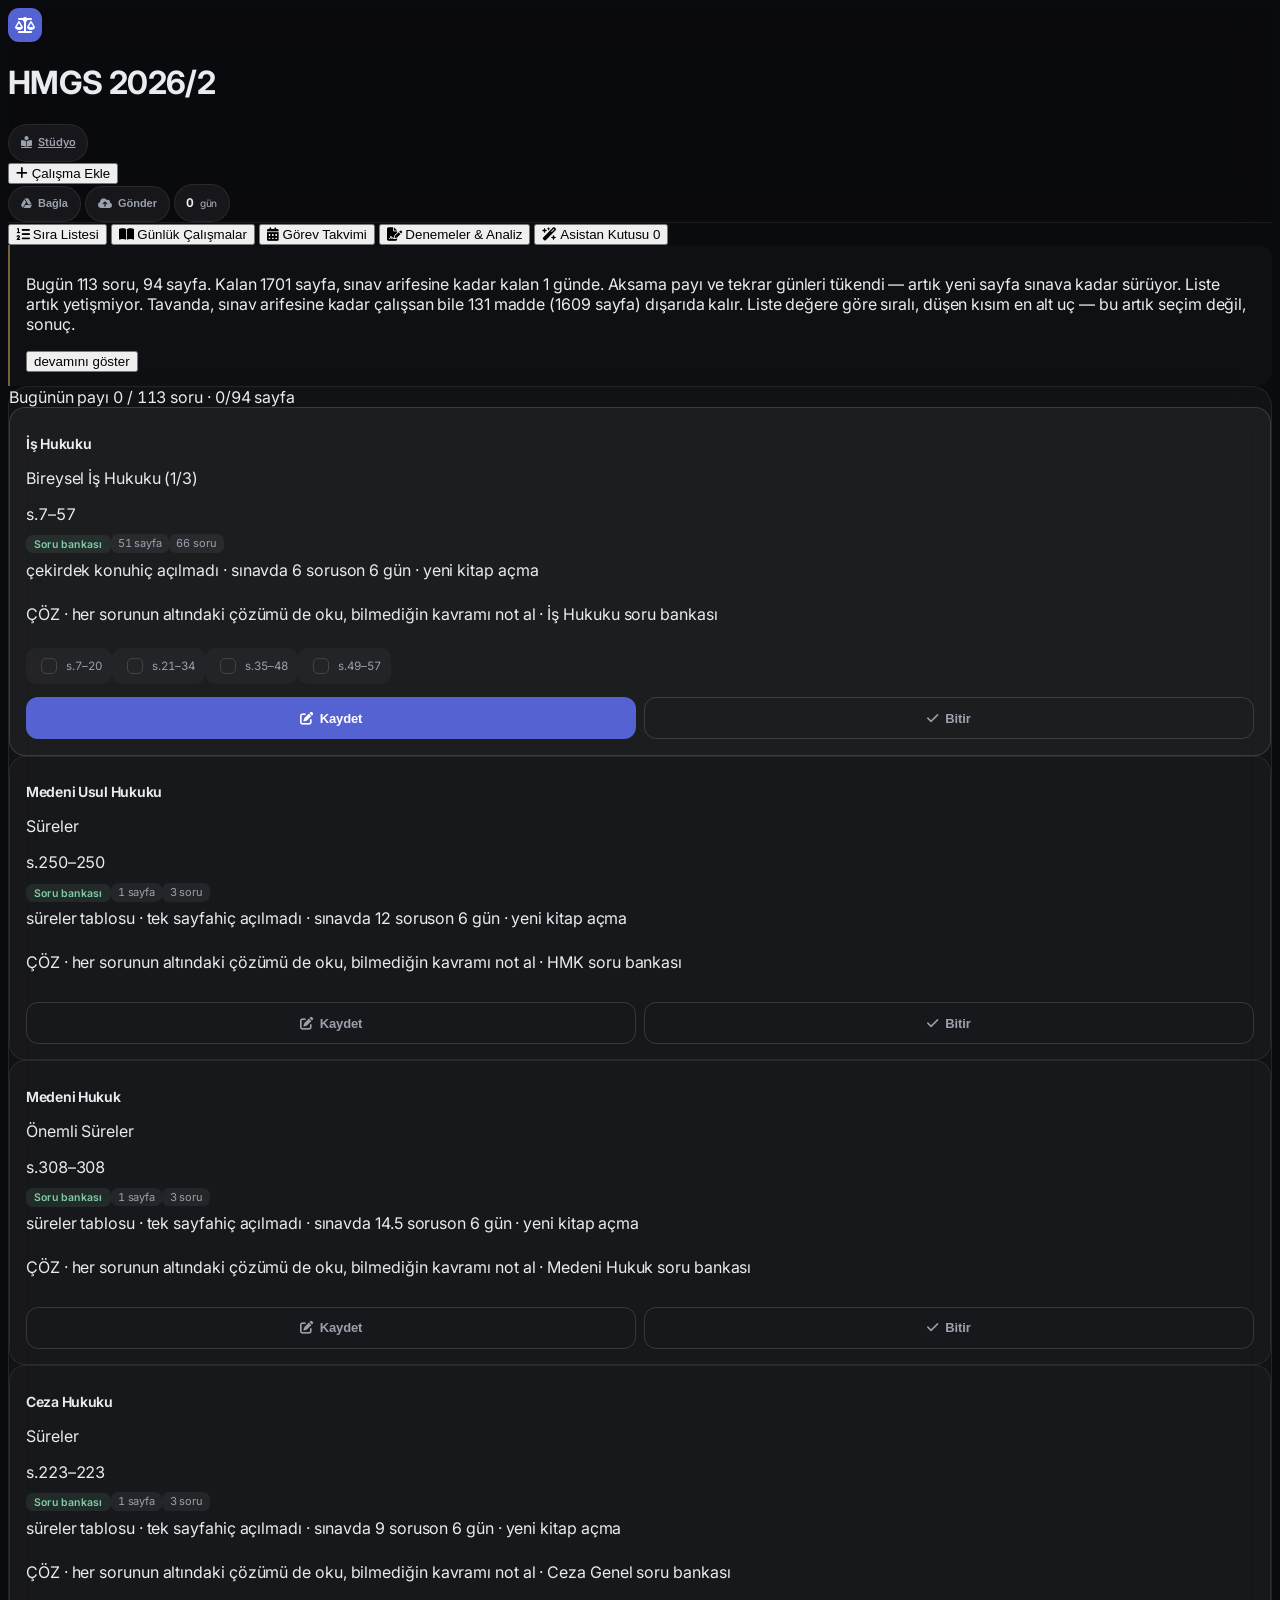
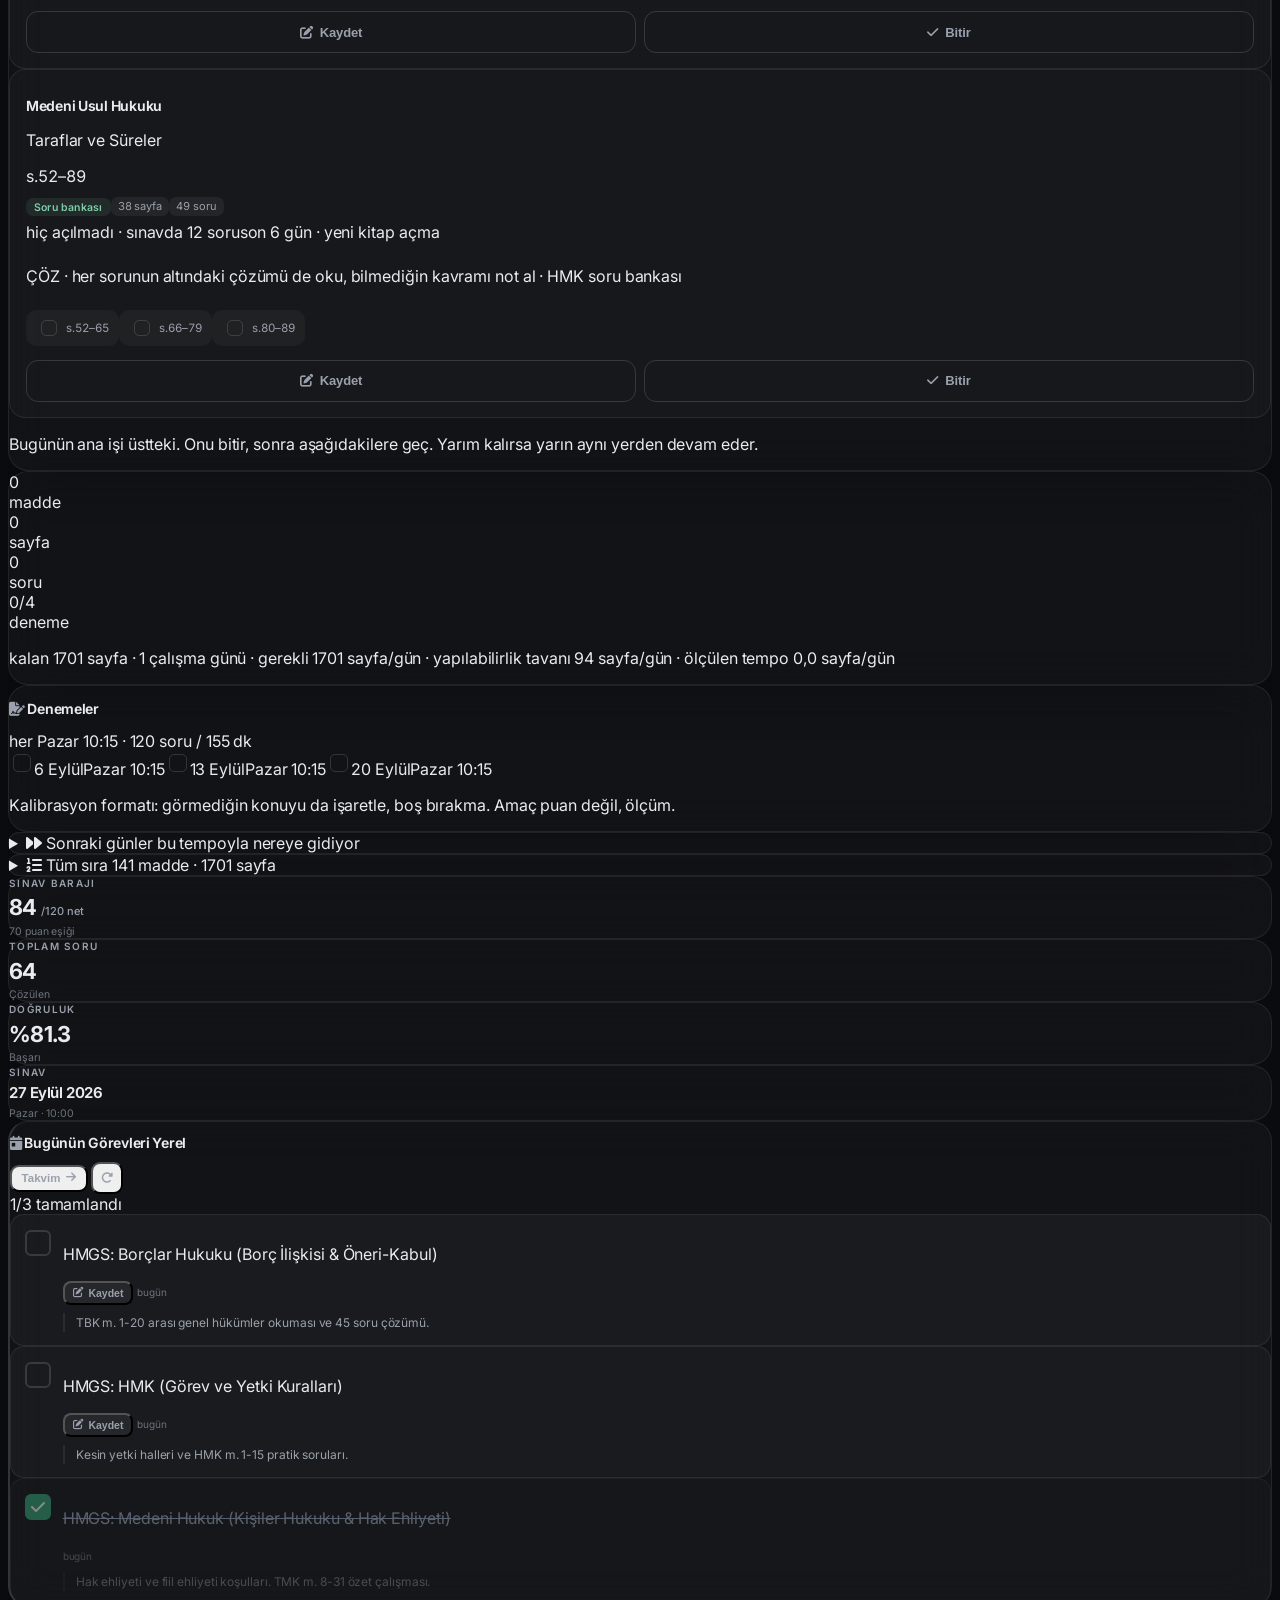
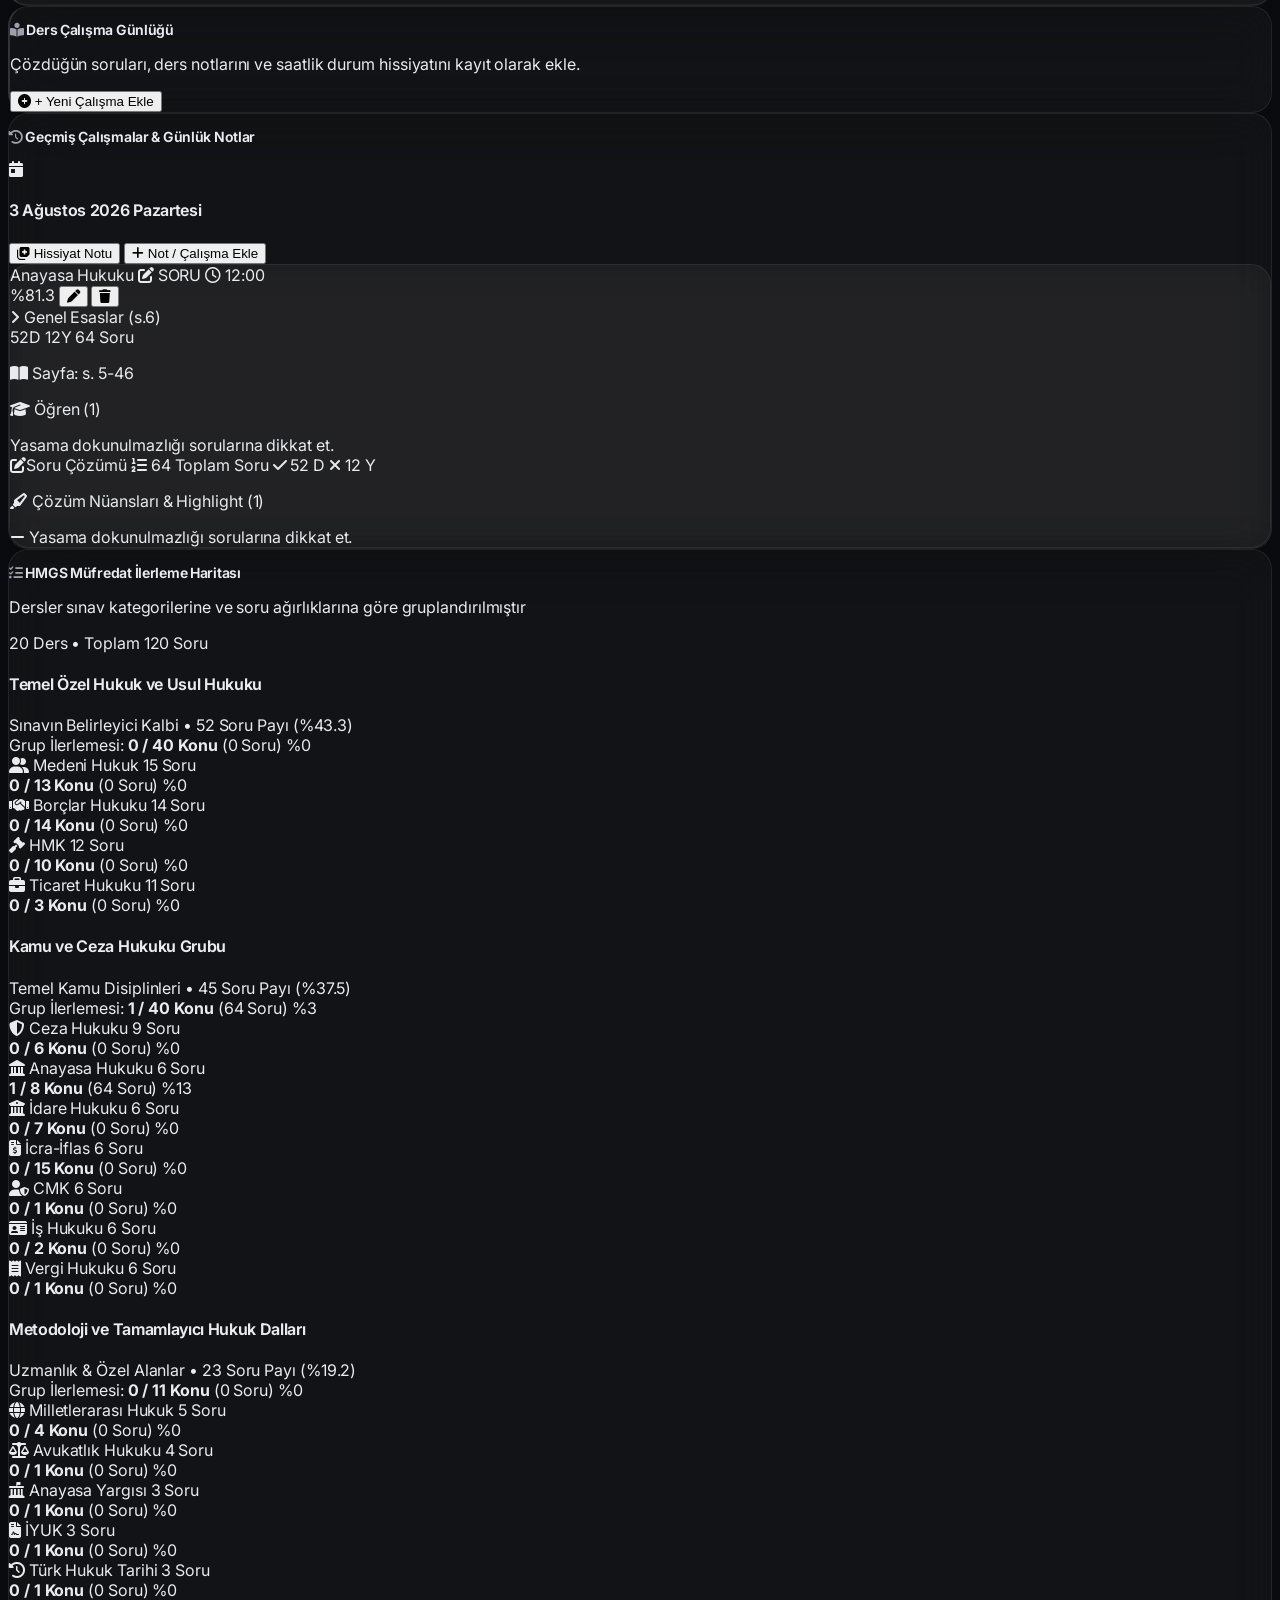
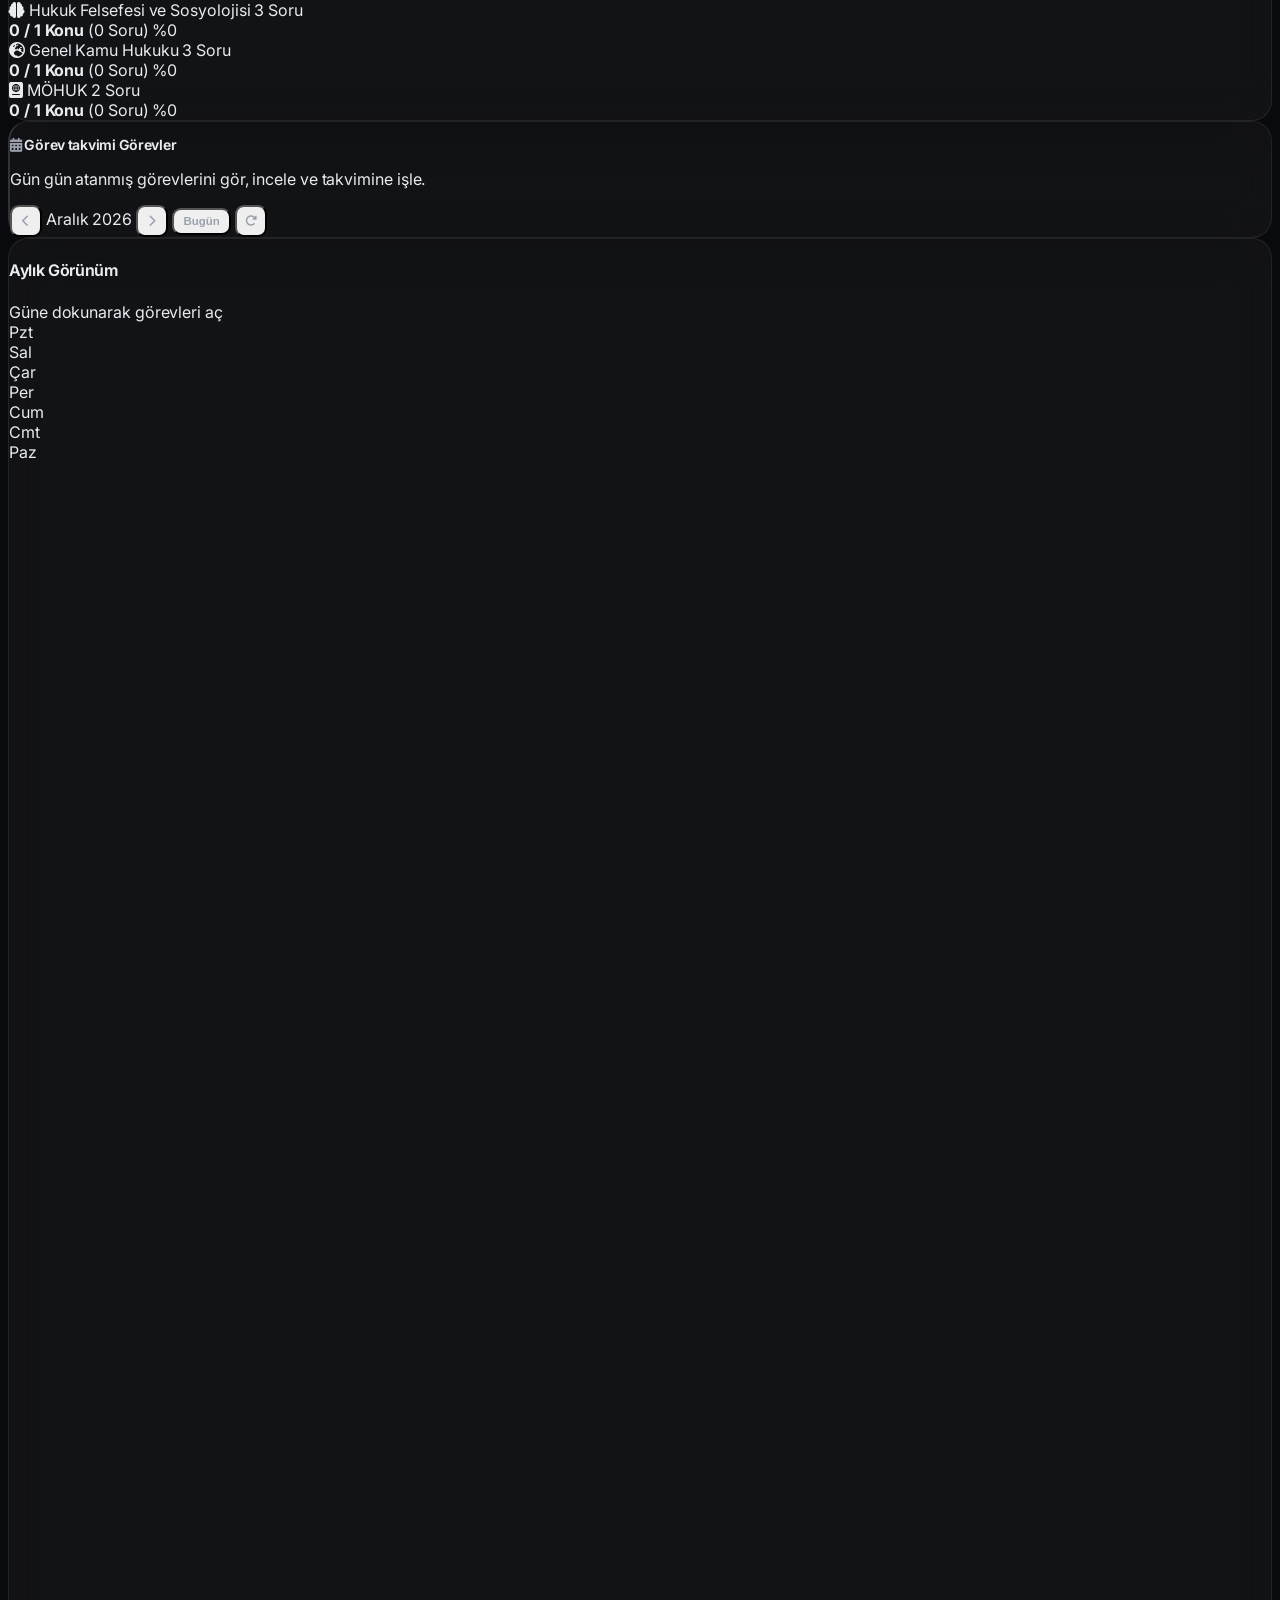
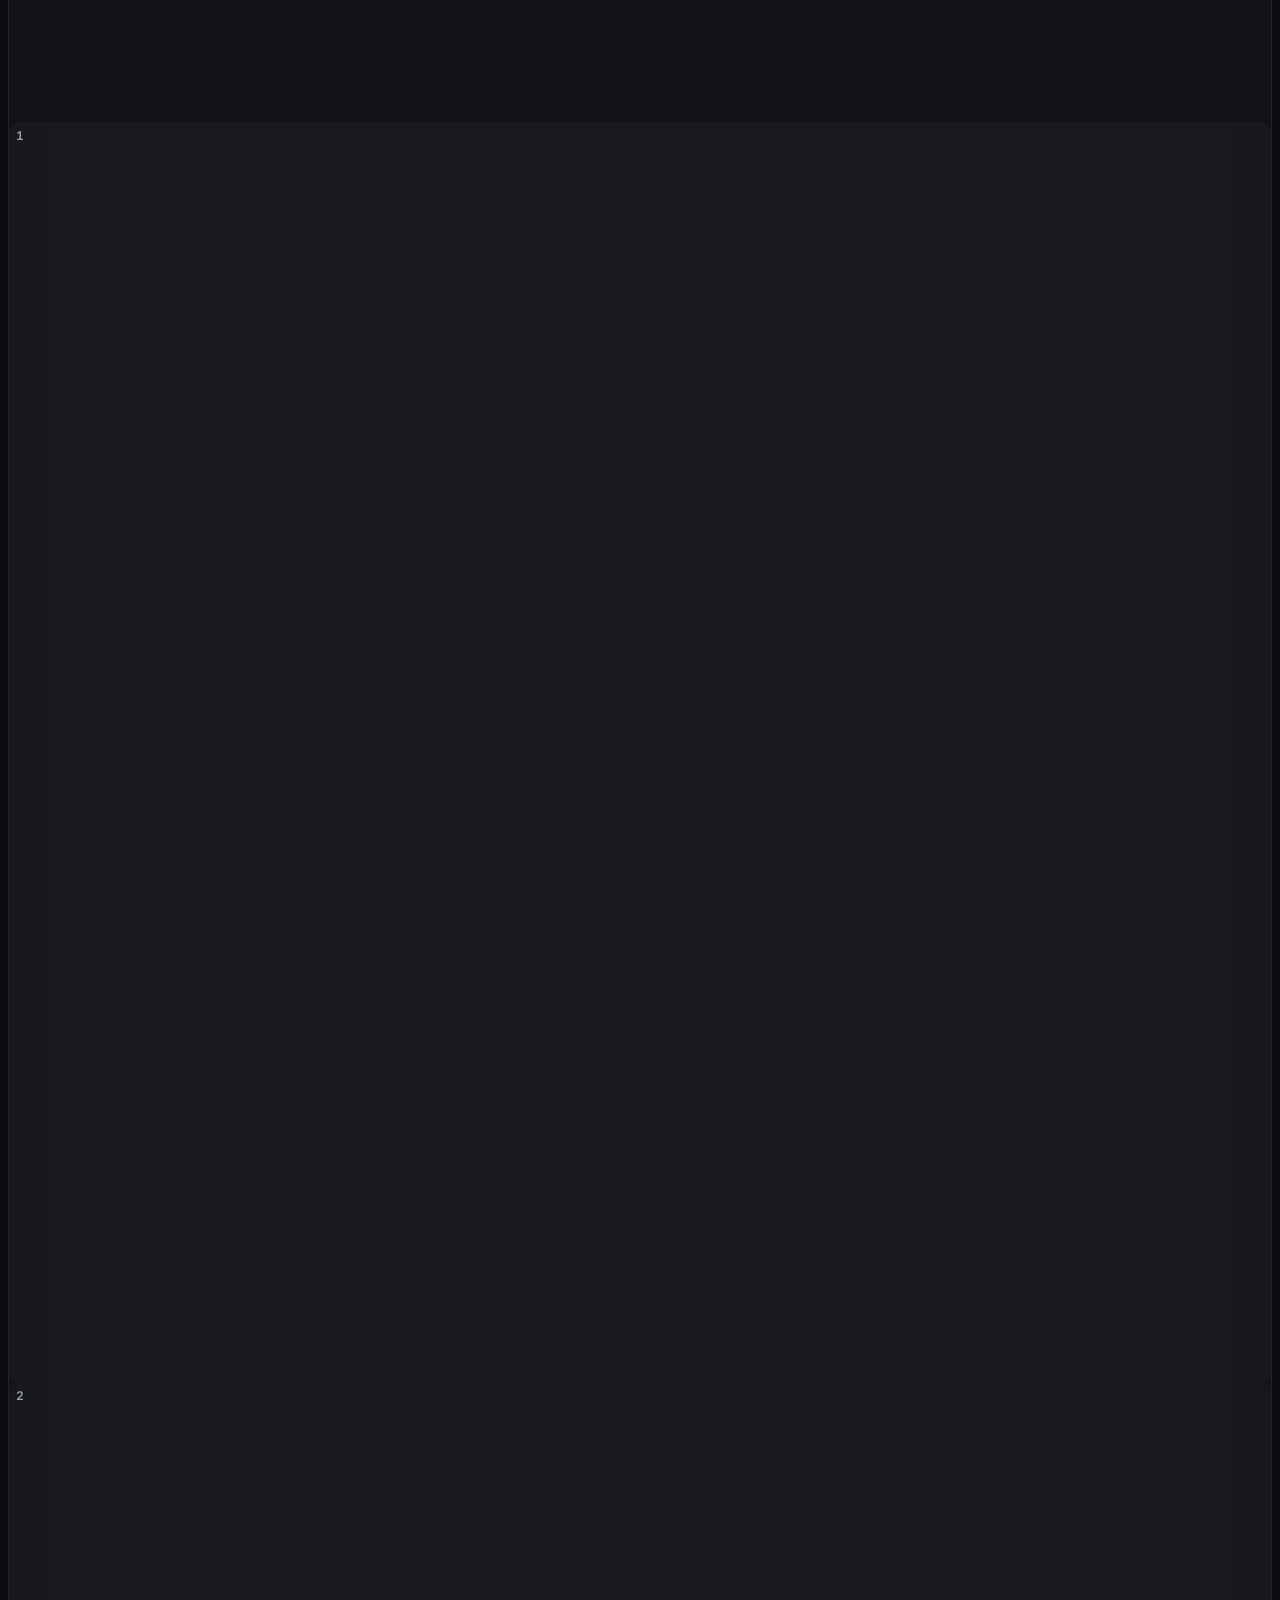
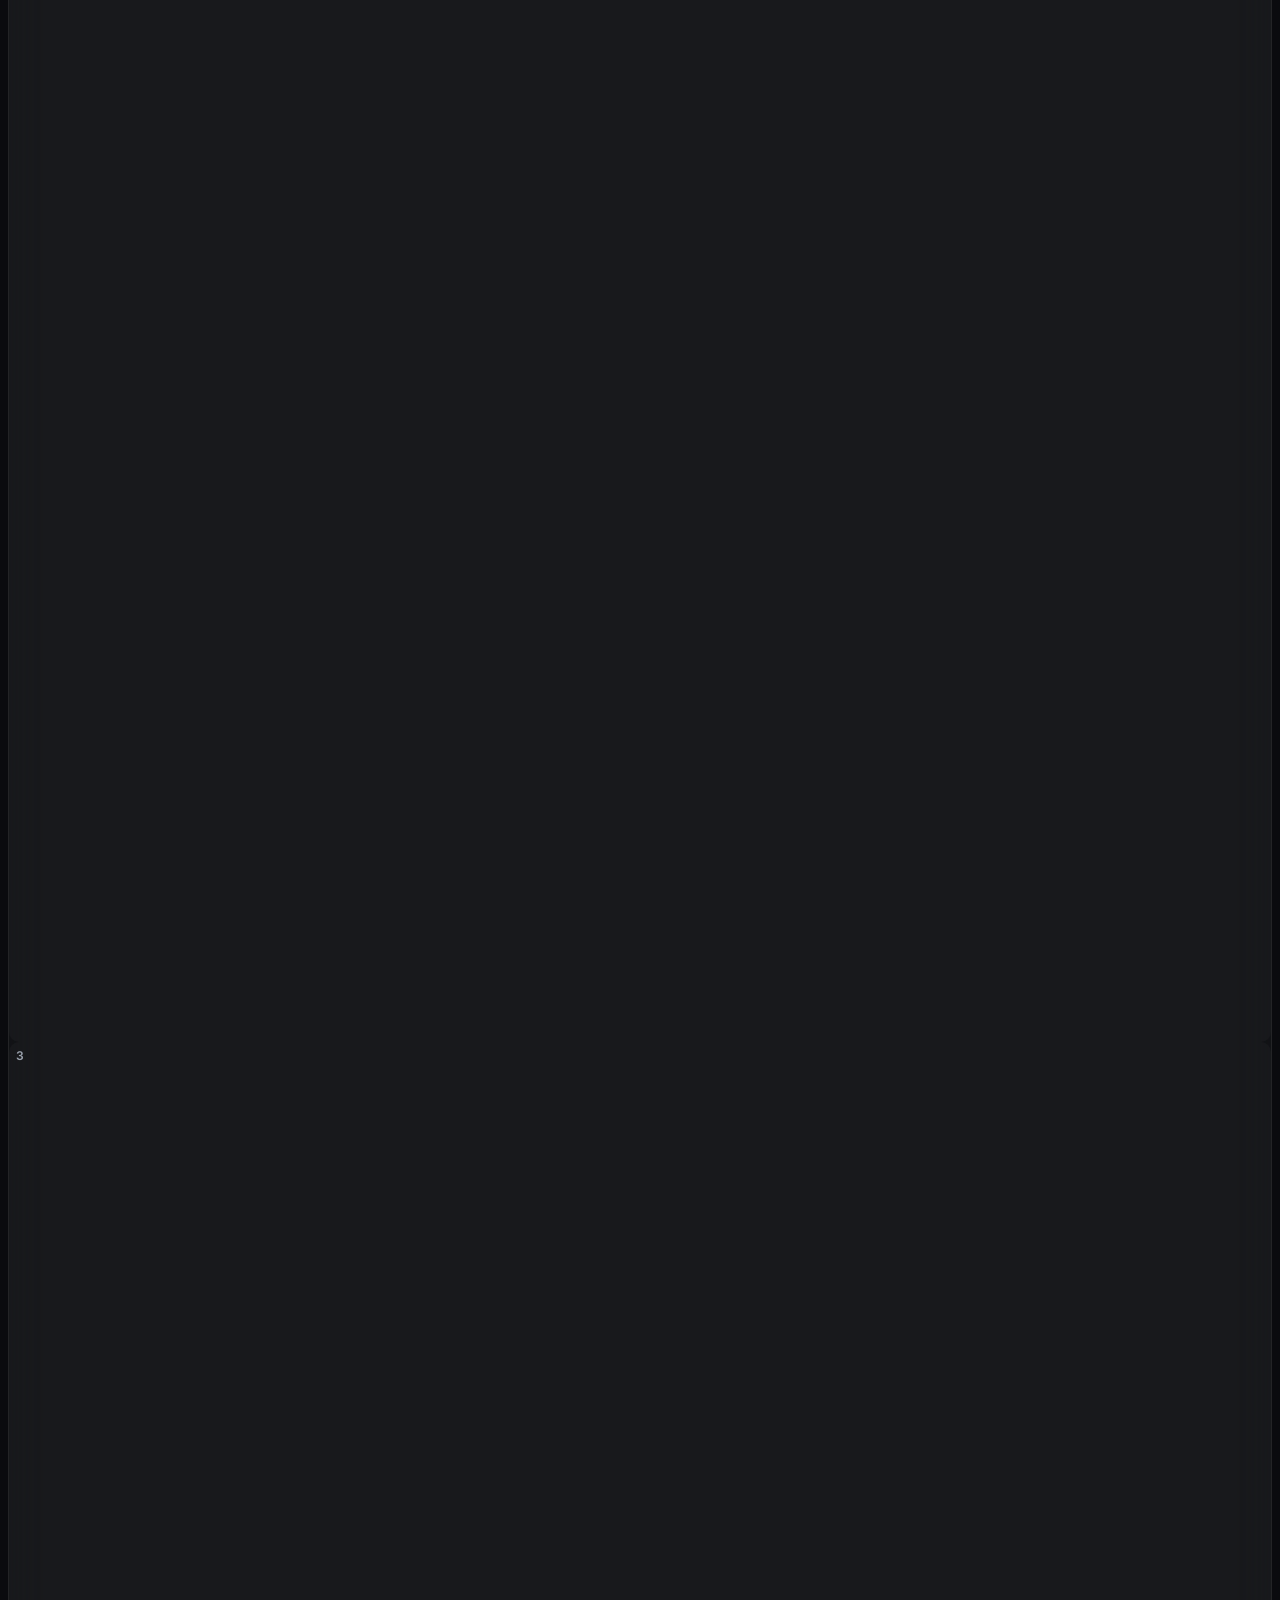
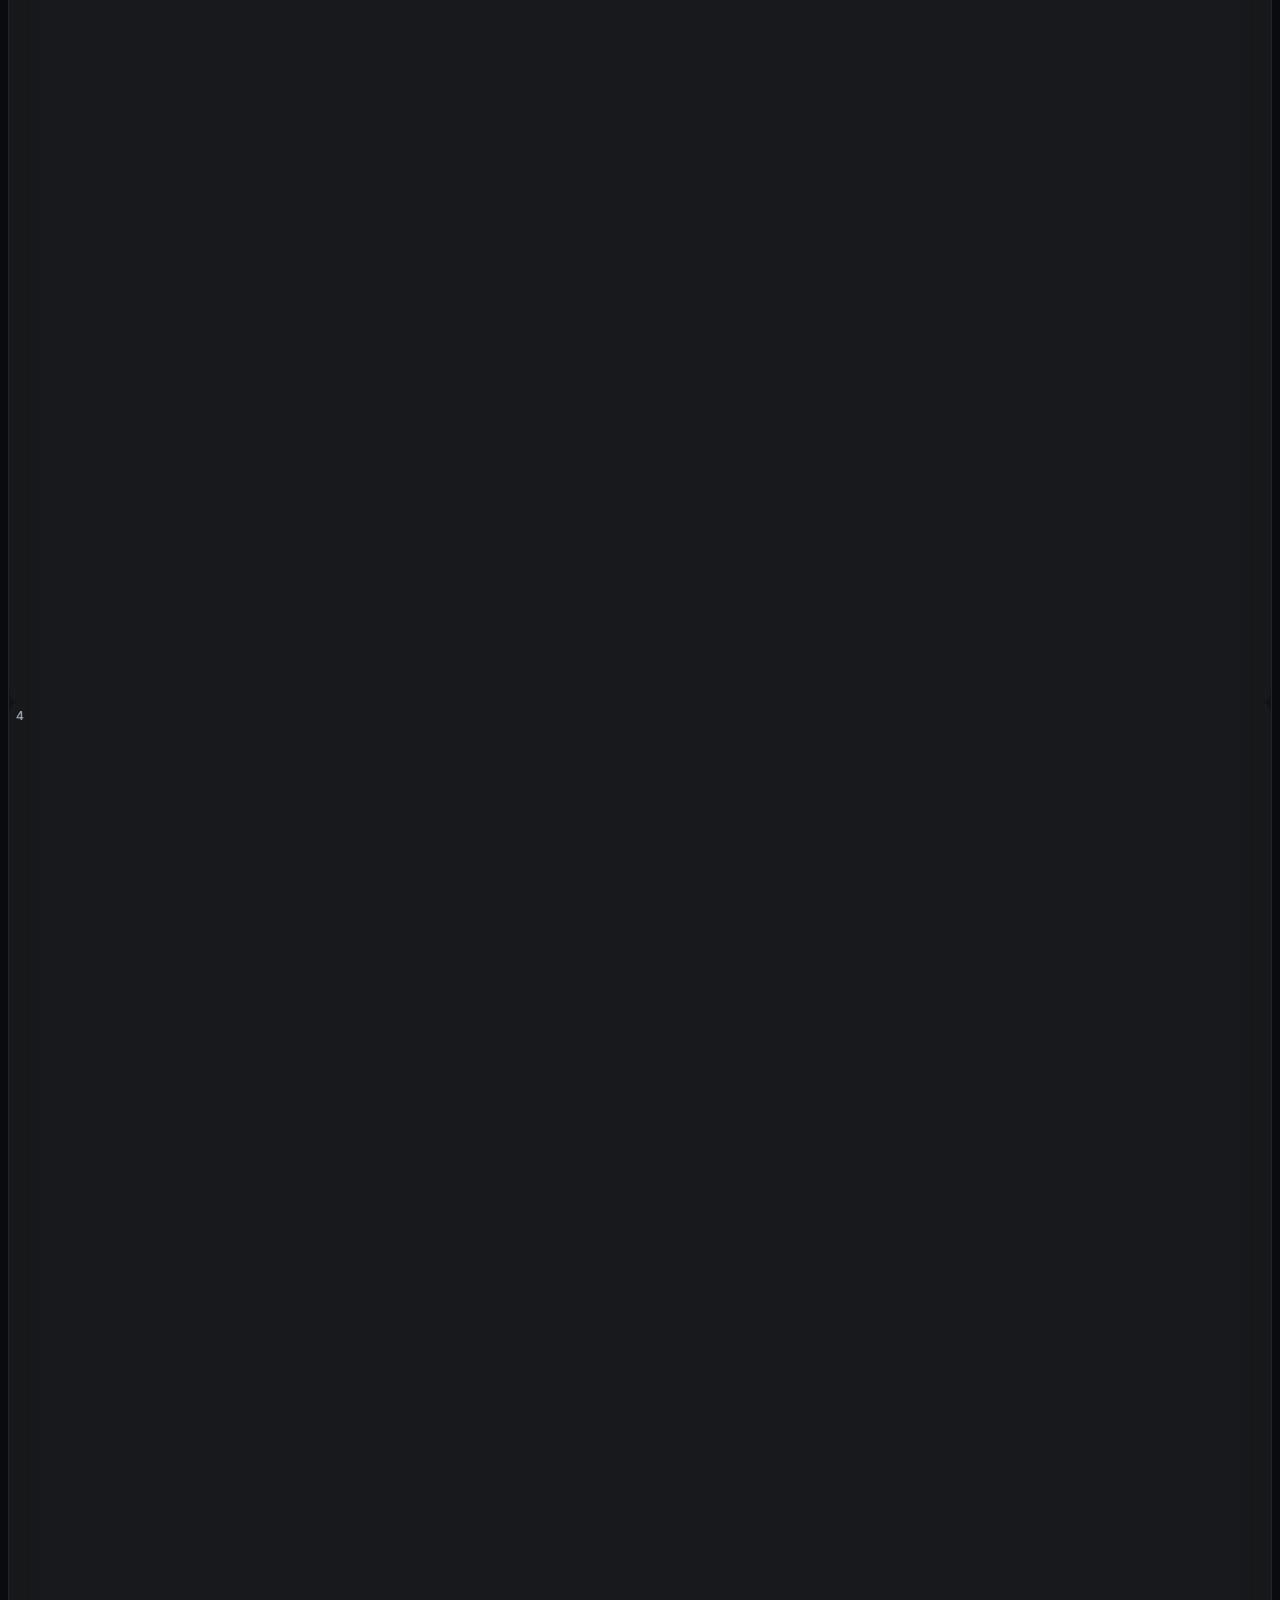
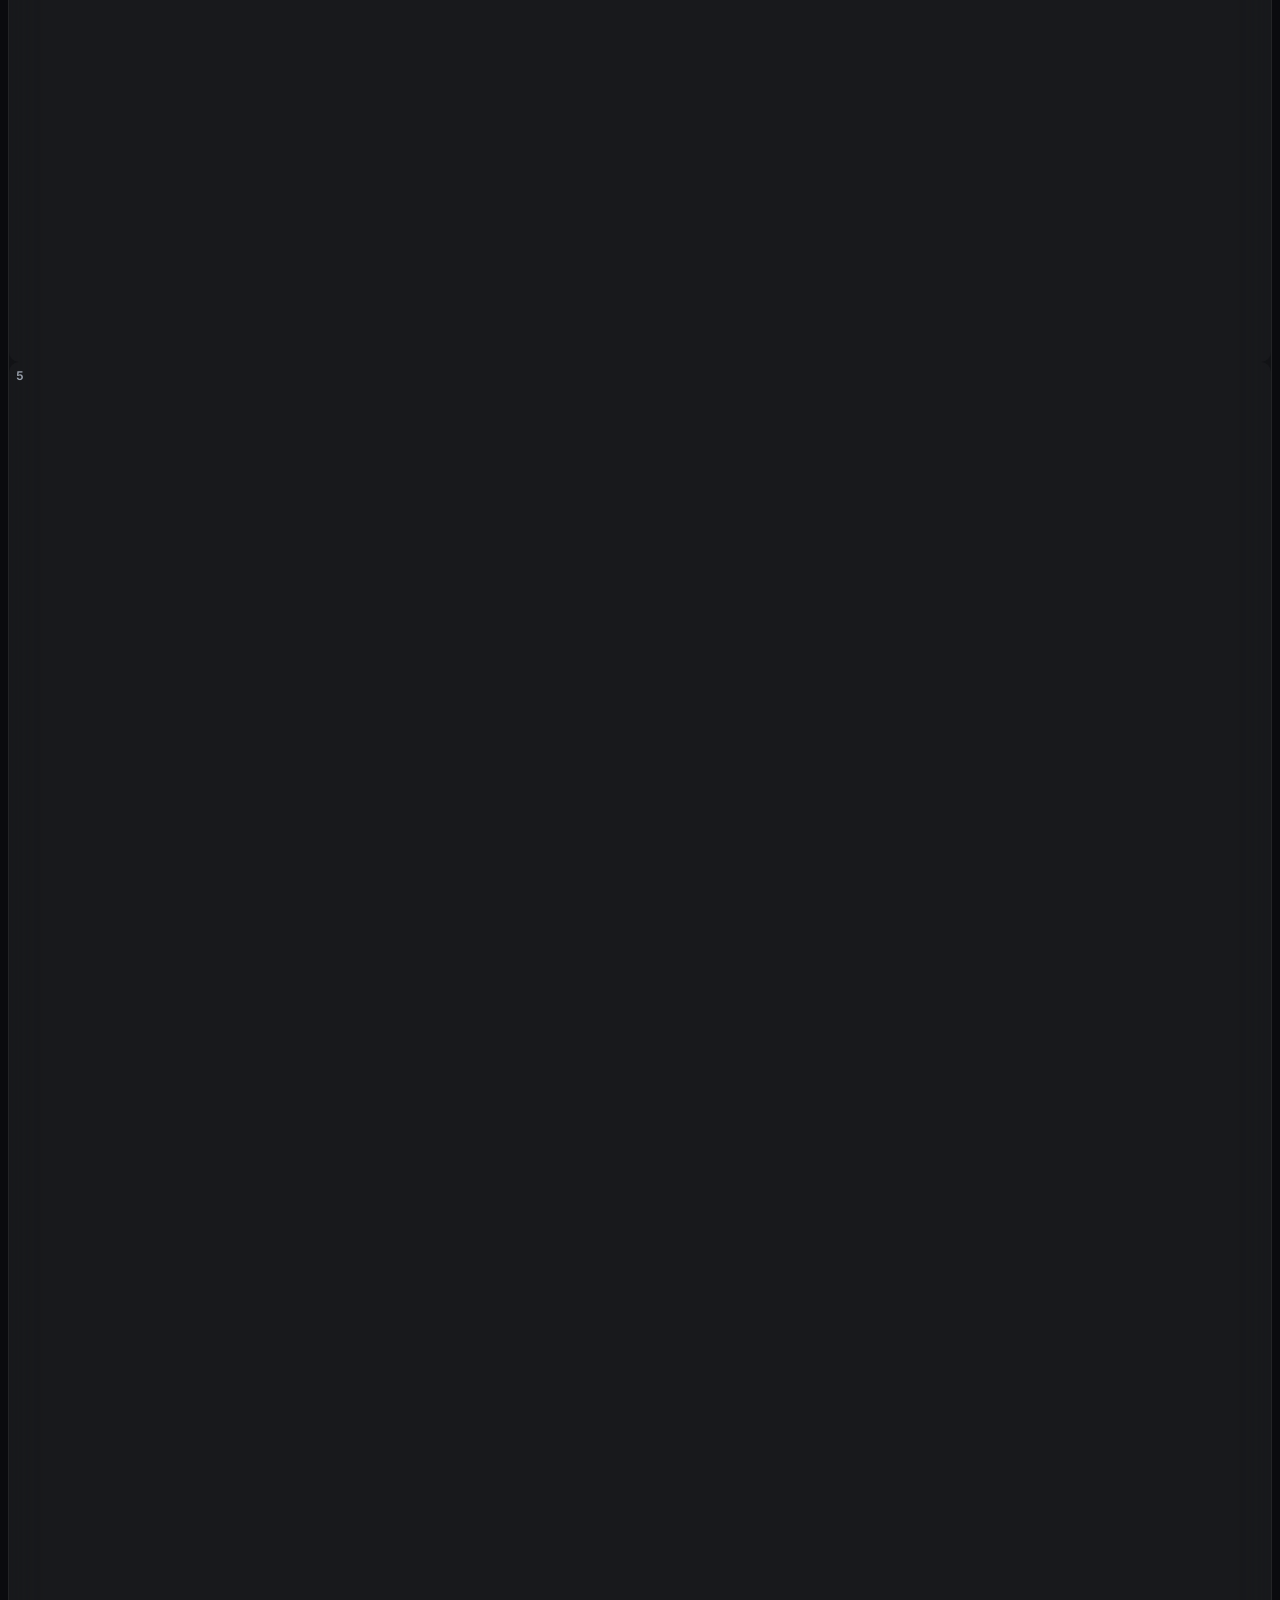
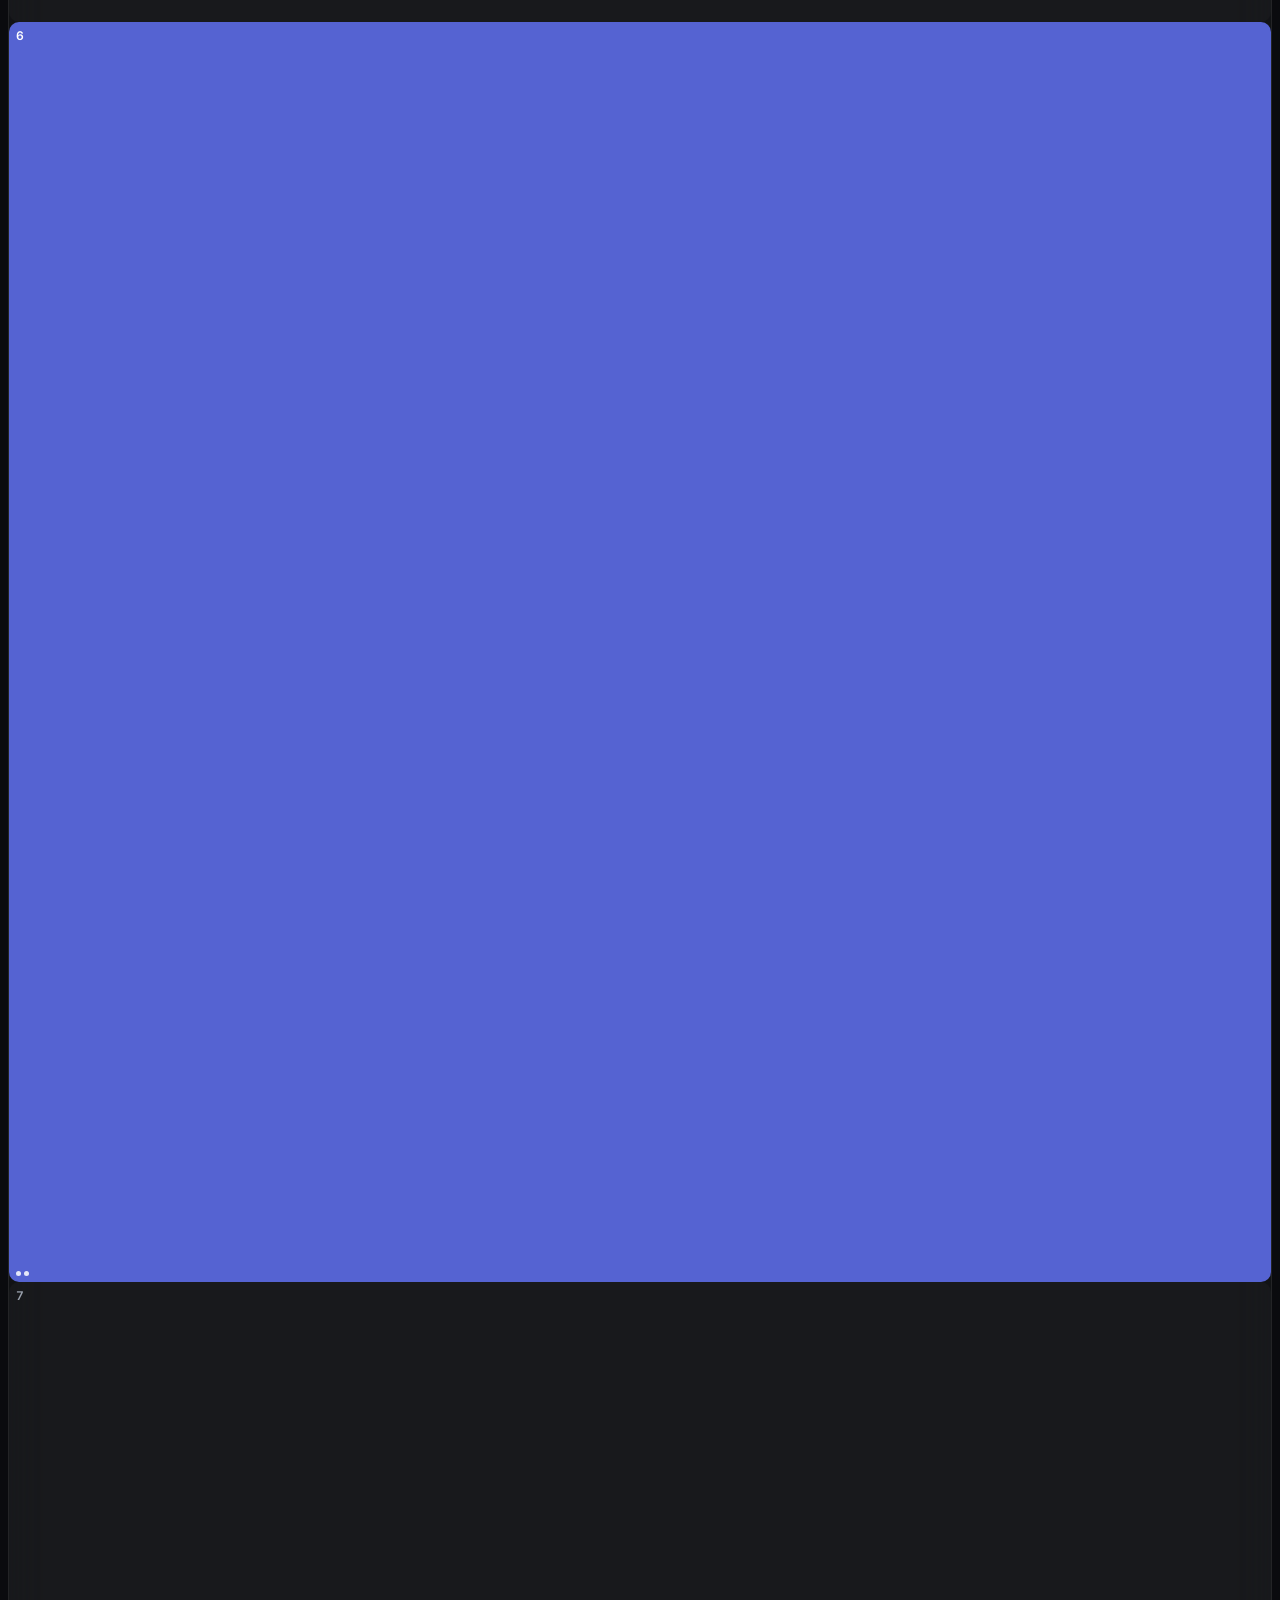
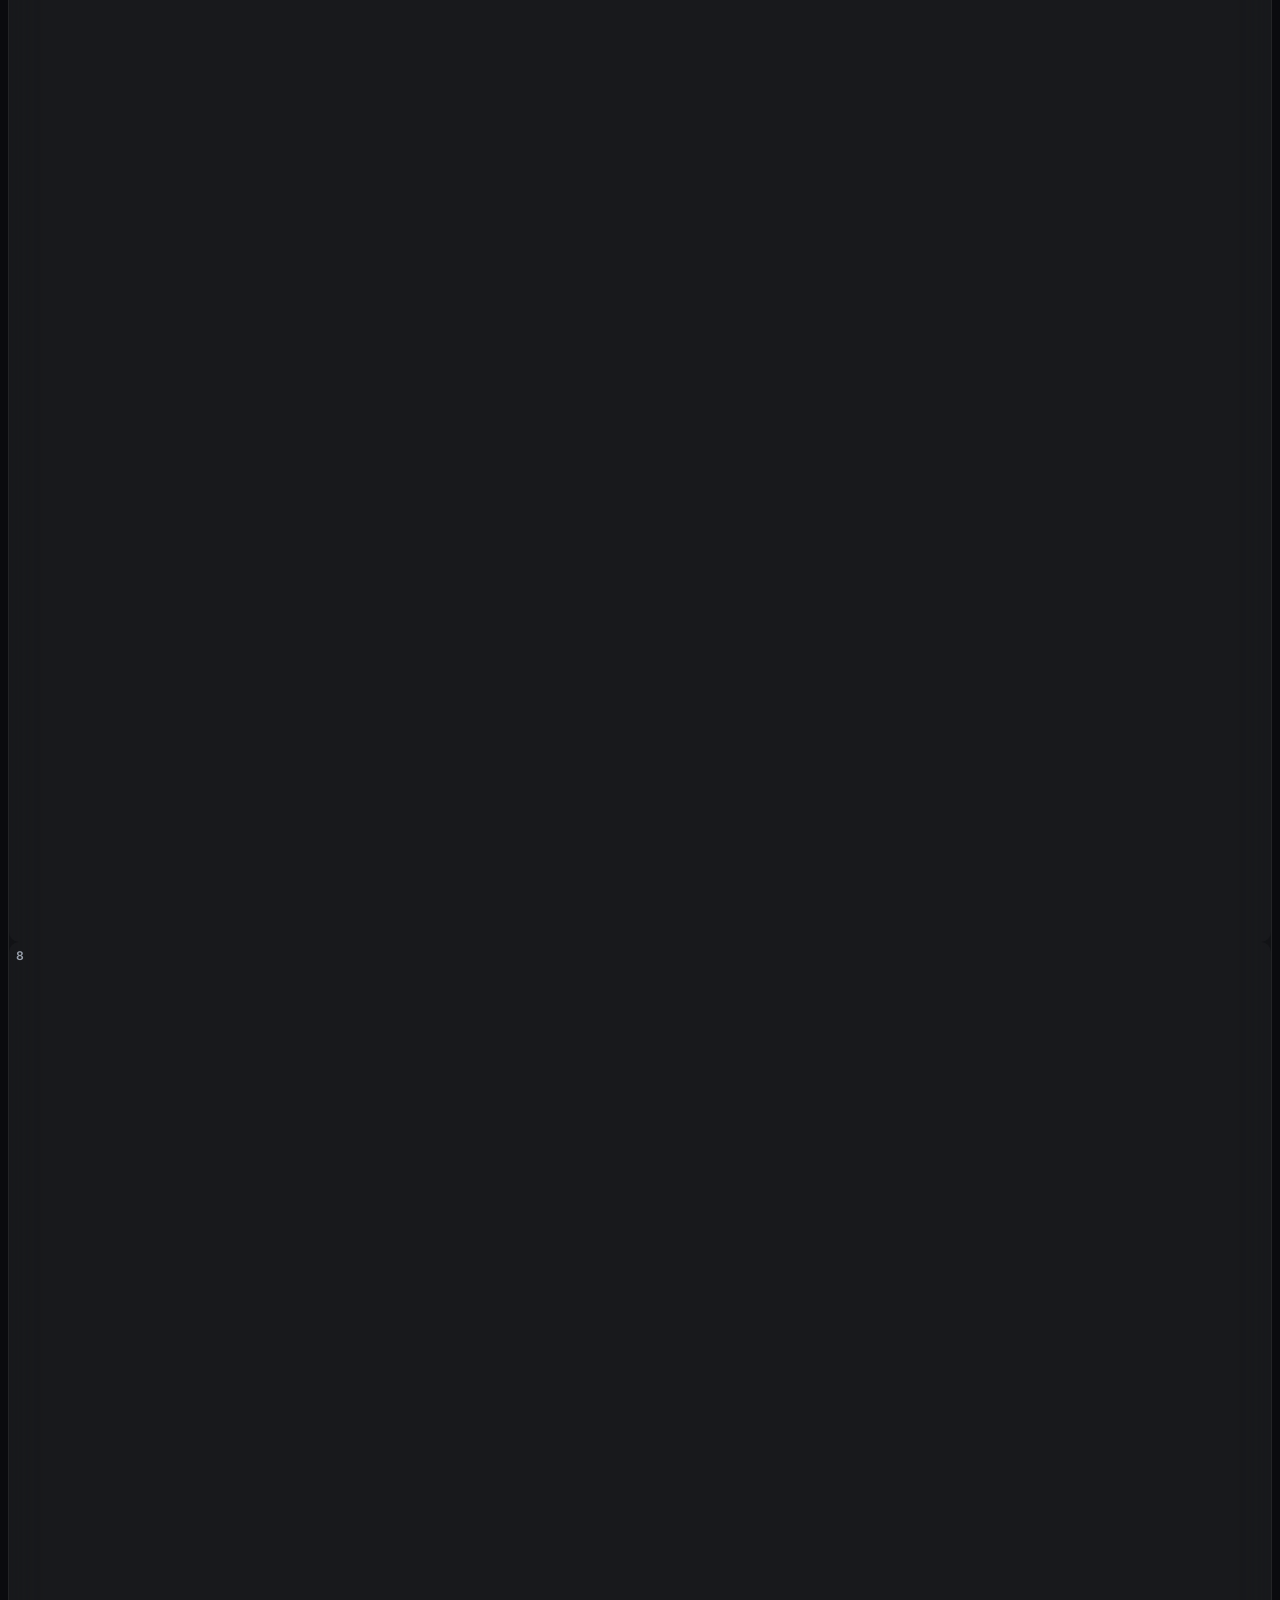
==== commit 0b3ace63: "HMGS Studyo" ====
--- a/index.html
+++ b/index.html
@@ -8,154 +8,9258 @@
      veya yeniden yayınlama yasaktır. Lisans: depo kökündeki LICENSE dosyası. -->
 
 <!DOCTYPE html>
-<html lang="tr">
+<html lang="tr" class="dark">
 <head>
-  <meta charset="UTF-8">
-  <!-- viewport-fit=cover: çentik/köşe boşluklarını env(safe-area-inset-*) ile biz yönetiyoruz.
-       Yakınlaştırma bilerek serbest bırakıldı — kanun metni okunurken gerekebiliyor. -->
-  <meta name="viewport" content="width=device-width, initial-scale=1.0, viewport-fit=cover">
-  <!-- AI / veri madenciligi rezervi: bu icerik model egitimi icin lisansli DEGILDIR. -->
-  <meta name="robots" content="noai, noimageai">
-  <meta name="tdm-reservation" content="1">
-  <title>HMGS Stüdyo — Kişisel Çalışma Koçu</title>
-
-  <!-- Telefona uygulama olarak kurulum (PWA) -->
-  <link rel="manifest" href="studio.webmanifest">
-  <meta name="theme-color" content="#F7F5F0">
-  <script>
-    (function() {
-      try {
-        var raw = localStorage.getItem('hmgs_studio_v1');
-        var theme = 'system';
-        var fontSize = 'normal';
+    <meta charset="UTF-8">
+    <meta name="viewport" content="width=device-width, initial-scale=1.0, maximum-scale=1.0, user-scalable=no, viewport-fit=cover">
+    <!-- AI / veri madenciligi rezervi: bu icerik model egitimi icin lisansli DEGILDIR. -->
+    <meta name="robots" content="noai, noimageai">
+    <meta name="tdm-reservation" content="1">
+    <title>HMGS 2026/2 — Performans & Çalışma Takibi</title>
+    <!-- PWA & Mobile Native App Integration -->
+    <link rel="manifest" href="manifest.json">
+    <meta name="theme-color" content="#0b0f19">
+    <meta name="apple-mobile-web-app-capable" content="yes">
+    <meta name="apple-mobile-web-app-status-bar-style" content="black-translucent">
+    <meta name="apple-mobile-web-app-title" content="HMGS 2026">
+    <link rel="apple-touch-icon" href="apple-touch-icon.png">
+    <link rel="icon" type="image/png" sizes="64x64" href="favicon.png">
+    <link rel="shortcut icon" href="favicon.ico">
+    <!-- Tailwind CSS -->
+    <script src="https://cdn.tailwindcss.com"></script>
+    <!-- FontAwesome Icons -->
+    <link rel="stylesheet" href="https://cdnjs.cloudflare.com/ajax/libs/font-awesome/6.5.1/css/all.min.css">
+    <!-- Google Fonts: Inter -->
+    <link href="https://fonts.googleapis.com/css2?family=Inter:wght@300;400;500;600;700;800;900&display=swap" rel="stylesheet">
+    <!-- Google Identity Services -->
+    <script src="https://accounts.google.com/gsi/client" async defer></script>
+
+
+
+<script>
+        /* ── PALET (2 Eylül 2026) ─────────────────────────────────────────
+           Uygulamada 16 ayrı renk ailesi yarışıyordu. Ölçekler burada
+           dört role indirgendi: tek aksan + üç durum rengi. Utility
+           sınıflarına dokunmadan tüm arayüz aynı palete oturur.
+           ───────────────────────────────────────────────────────────────── */
+        const HMGS_ACCENT = { 50:'#eef0ff',100:'#e0e4ff',200:'#c6cdff',300:'#a7b1fb',400:'#8b96f2',500:'#6f7ce6',600:'#5563d2',700:'#414ead',900:'#242c62',800:'#313b85',950:'#171b3c' };
+        const HMGS_OK     = { 50:'#eef9f3',100:'#d7f0e4',200:'#aee0c8',300:'#7ecca8',400:'#54b78c',500:'#369c73',600:'#2a805e',700:'#22654b',800:'#1a4c39',900:'#123526',950:'#091d15' };
+        const HMGS_WARN   = { 50:'#fbf6ec',100:'#f6ecd6',200:'#ecd7a9',300:'#dfbd76',400:'#cfa452',500:'#b98a39',600:'#9a6f2d',700:'#7a5724',800:'#5b411c',900:'#3c2b13',950:'#211708' };
+        const HMGS_BAD    = { 50:'#fceef1',100:'#f8dbe1',200:'#eeb5c1',300:'#e08d9f',400:'#cf6c81',500:'#ba5067',600:'#9c3e53',700:'#7c3142',800:'#5c2431',900:'#3d1821',950:'#210c12' };
+        const HMGS_NEUTRAL= { 50:'#f6f7f8',100:'#eceef1',200:'#d9dce1',300:'#b7bcc5',400:'#8b919d',500:'#6b717c',600:'#525862',700:'#3b404a',800:'#23262d',900:'#15171c',950:'#0c0e12' };
+        tailwind.config = {
+            darkMode: 'class',
+            theme: {
+                extend: {
+                    fontFamily: { sans: ['Inter', 'sans-serif'] },
+                    colors: {
+                        brand: HMGS_ACCENT,
+                        blue: HMGS_ACCENT, indigo: HMGS_ACCENT, sky: HMGS_ACCENT,
+                        cyan: HMGS_ACCENT, violet: HMGS_ACCENT, purple: HMGS_ACCENT, fuchsia: HMGS_ACCENT,
+                        emerald: HMGS_OK, green: HMGS_OK, teal: HMGS_OK, lime: HMGS_OK,
+                        amber: HMGS_WARN, orange: HMGS_WARN, yellow: HMGS_WARN,
+                        red: HMGS_BAD, rose: HMGS_BAD, pink: HMGS_BAD,
+                        slate: HMGS_NEUTRAL, gray: HMGS_NEUTRAL, zinc: HMGS_NEUTRAL, neutral: HMGS_NEUTRAL, stone: HMGS_NEUTRAL
+                    }
+                }
+            }
+        }
+    </script>
+    <style>
+        :root {
+            --sat: env(safe-area-inset-top);
+            --sab: env(safe-area-inset-bottom);
+        }
+        body { 
+            background-color: #0b0f19; 
+            color: #e2e8f0; 
+            font-family: 'Inter', sans-serif;
+            -webkit-tap-highlight-color: transparent;
+            padding-top: var(--sat, 0px);
+        }
+        .touch-action-btn { 
+            user-select: none; 
+            -webkit-user-select: none; 
+            touch-action: manipulation; 
+        }
+        /* DİKKAT: bu :active kuralı SADECE gerçek butonlara/linklere uygulanmalı.
+           Bir kapsayıcıya (body, nav, div) uygulanırsa basılı tutulurken tüm içerik
+           kayar; mousedown ve mouseup farklı elemanlara denk gelir ve tarayıcı
+           click olayını HİÇ ateşlemez → sayfadaki bütün butonlar ölür.
+           (9 Ağustos 2026'da body'ye verilmişti, uygulama tamamen tıklanamaz oldu.) */
+        button.touch-action-btn:active,
+        a.touch-action-btn:active {
+            transform: scale(0.95);
+        }
+
+        /* Mobile Bottom Sheet Modal Styling */
+        @media (max-width: 639px) {
+            .mobile-bottom-sheet {
+                align-items: flex-end !important;
+                padding: 0 !important;
+            }
+            .mobile-bottom-sheet > div {
+                border-bottom-left-radius: 0 !important;
+                border-bottom-right-radius: 0 !important;
+                border-top-left-radius: 1.5rem !important;
+                border-top-right-radius: 1.5rem !important;
+                max-height: 88vh !important;
+                width: 100% !important;
+                animation: slideUpSheet 0.3s cubic-bezier(0.16, 1, 0.3, 1) !important;
+            }
+            .main-container-mobile {
+                padding-bottom: calc(5.5rem + var(--sab, 0px)) !important;
+            }
+        }
+
+        @keyframes slideUpSheet {
+            from { transform: translateY(100%); opacity: 0.8; }
+            to { transform: translateY(0); opacity: 1; }
+        }
+
+        .glass-card { background: rgba(15, 23, 42, 0.75); backdrop-filter: blur(12px); border: 1px solid rgba(51, 65, 85, 0.6); }
+        .accent-gradient { background: linear-gradient(135deg, #2563eb 0%, #4f46e5 100%); }
+        .custom-scrollbar::-webkit-scrollbar { width: 6px; }
+        .custom-scrollbar::-webkit-scrollbar-track { background: rgba(15, 23, 42, 0.6); }
+        .custom-scrollbar::-webkit-scrollbar-thumb { background: rgba(51, 65, 85, 0.8); border-radius: 4px; }
+        
+        .toast { position:fixed; bottom:1.5rem; right:1.5rem; z-index:9999; padding:0.75rem 1.25rem; border-radius:0.75rem; font-size:0.875rem; font-weight:600; border:1px solid; animation: slideUp 0.3s ease-out; }
+        @keyframes slideUp { from { transform: translateY(100%); opacity: 0; } to { transform: translateY(0); opacity: 1; } }
+
+        /* Setup Modal */
+        #setupModal { position:fixed;inset:0;background:rgba(0,0,0,0.88);backdrop-filter:blur(10px);z-index:999;display:flex;align-items:center;justify-content:center;padding:1rem;overflow-y:auto; }
+        #setupModal.hidden { display:none; }
+        .modal-step { display:flex; gap:0.75rem; align-items:flex-start; padding:0.75rem; background:rgba(15,23,42,0.6); border:1px solid rgba(51,65,85,0.5); border-radius:0.75rem; }
+        .step-num { width:1.5rem; height:1.5rem; border-radius:50%; background:#2563eb; color:#fff; font-size:0.75rem; font-weight:700; display:flex; align-items:center; justify-content:center; flex-shrink:0; }
+        
+        .drive-spinner { border: 2px solid rgba(255,255,255,0.3); border-radius: 50%; border-top: 2px solid #fff; width: 12px; height: 12px; animation: spin 1s linear infinite; display: inline-block; }
+        @keyframes spin { 0% { transform: rotate(0deg); } 100% { transform: rotate(360deg); } }
+
+        .task-item { display:flex; align-items:flex-start; gap:0.75rem; padding:0.8rem 0.85rem; min-height:52px; background:rgba(15,23,42,0.5); border:1px solid rgba(51,65,85,0.4); border-radius:0.85rem; transition:all 0.2s; cursor:pointer; }
+        .task-item:active { background:rgba(30,41,59,0.85); }
+        .task-item:hover { border-color:rgba(59,130,246,0.5); background:rgba(30,41,59,0.7); }
+        .task-item.done { opacity:0.55; }
+        .task-item.done .task-title { text-decoration:line-through; color:#94a3b8; }
+        .task-item.done .task-notes { opacity:0.7; }
+        .task-check { width:22px; height:22px; border-radius:6px; border:2px solid #475569; display:flex; align-items:center; justify-content:center; flex-shrink:0; transition:all 0.2s; margin-top:2px; }
+        .task-check.checked { background:#10b981; border-color:#10b981; }
+
+        /* Yeni Kavramlar rozetleri */
+        .concept-item summary::-webkit-details-marker { display:none; }
+        .concept-item[open] .concept-caret { transform: rotate(90deg); }
+
+        /* ═══════════════════════════════════════════════════════════
+           MOBİL OPTİMİZASYON — 31 Ağustos 2026
+           Telefon birincil cihaz; masaüstü ikincil. Buradaki kurallar
+           mobilde bozulan üç şeyi çözer: yatay taşma, çift navigasyon,
+           küçük dokunma hedefleri. Masaüstü görünümü aynı kalır.
+           ═══════════════════════════════════════════════════════════ */
+
+        /* Hiçbir şey sayfayı yatayda taşırmasın — clip kullanarak dikey kaydırma (overflow-y)
+           ve mobil dokunma motorunu (touch scrolling) asla kilitlemiyoruz. */
+        html {
+            max-width: 100%;
+            overflow-x: clip;
+        }
+        body {
+            max-width: 100%;
+            min-height: 100vh;
+            min-height: 100dvh;
+            overflow-x: clip;
+            overflow-y: auto;
+            -webkit-overflow-scrolling: touch;
+            padding-top: 0;
+        }
+
+        /* Çentik/güvenli alan: dolguyu body yerine header taşısın ki
+           sticky header kaydırınca durum çubuğunun altına girmesin. */
+        header { padding-top: var(--sat, 0px); }
+
+        /* ── Üst bardaki ikon butonları ──
+           Mobilde yalnız ikon (38px daire), geniş ekranda metin de açılır. */
+        .hdr-icon-btn {
+            display: inline-flex; align-items: center; justify-content: center; gap: 0.375rem;
+            height: 40px; min-width: 40px; padding: 0 0.6rem;
+            border-radius: 9999px; border-width: 1px; border-style: solid;
+            font-size: 11px; font-weight: 600; line-height: 1;
+            transition: all 0.2s; flex-shrink: 0;
+        }
+        .hdr-icon-label { display: none; }
+        @media (min-width: 1024px) {
+            .hdr-icon-btn { padding: 0 0.75rem; }
+            .hdr-icon-label { display: inline; }
+        }
+
+        /* ── Alt navigasyon: 5 sekme, 56px dokunma hedefi ── */
+        #mobileNav button { position: relative; min-height: 56px; }
+        #mobileNav button.font-bold::before {
+            content: ''; position: absolute; top: 0; left: 50%; transform: translateX(-50%);
+            width: 26px; height: 3px; border-radius: 0 0 3px 3px;
+            background: currentColor; opacity: 0.95;
+        }
+        #mobileNav button:active { opacity: 0.6; }
+
+        /* ── Dokunma hedefleri ── */
+        @media (max-width: 767px) {
+            input[type="checkbox"] { width: 1.15rem !important; height: 1.15rem !important; flex-shrink: 0; }
+            label:has(> input[type="checkbox"]) { min-height: 40px; }
+            /* İçerik alt navigasyonun ve yüzen butonun altında kalmasın */
+            .main-container-mobile { padding-bottom: calc(7rem + var(--sab, 0px)) !important; }
+            body { padding-bottom: 0; }
+        }
+
+        /* ── Görsel bakım ── */
+        body {
+            background-color: #0b0f19;
+            background-image:
+                radial-gradient(1100px 520px at 50% -240px, rgba(37, 99, 235, 0.16), transparent 70%),
+                radial-gradient(760px 420px at 100% 0%, rgba(79, 70, 229, 0.10), transparent 65%);
+            background-attachment: fixed;
+            -webkit-text-size-adjust: 100%;
+            text-rendering: optimizeLegibility;
+        }
+        header { box-shadow: 0 1px 0 rgba(148, 163, 184, 0.06), 0 8px 24px -16px rgba(0, 0, 0, 0.9); }
+        .glass-card { box-shadow: 0 12px 32px -22px rgba(0, 0, 0, 0.9); }
+
+        /* Yatayda kaydırılabilir alanlarda ivmeli kaydırma + gizli çubuk */
+        .scroll-x { overflow-x: auto; -webkit-overflow-scrolling: touch; scrollbar-width: none; }
+        .scroll-x::-webkit-scrollbar { display: none; }
+
+        /* Klavye erişilebilirliği: görünür odak halkası */
+        :focus-visible { outline: 2px solid #3b82f6; outline-offset: 2px; border-radius: 0.5rem; }
+
+        /* iOS'ta input'a odaklanınca sayfanın zoomlamaması için 16px taban */
+        @media (max-width: 767px) {
+            input[type="text"], input[type="number"], input[type="date"], input[type="time"],
+            input[type="search"], input[type="email"], textarea, select { font-size: 16px !important; }
+            /* 16px yazıyla saat alanı dar kalmasın (00:00 kırpılıyordu) */
+            #inputTime, #inputStartTime, #inputEndTime { width: 100% !important; min-width: 80px; }
+
+            /* Uzun uyarı metni: 3 satır, dokununca açılır */
+            .sira-warn-clamp {
+                display: -webkit-box; -webkit-line-clamp: 3; -webkit-box-orient: vertical; overflow: hidden;
+            }
+            .sira-warn-clamp.sira-warn-open { -webkit-line-clamp: unset; overflow: visible; }
+        }
+
+
+        /* ═══════════════════════════════════════════════════════════
+           ESTETİK KATMANI — 2 Eylül 2026
+           Mobil birincil. Üç ilke: tek aksan, tek yüzey dili, nefes.
+           Renk ölçekleri tailwind.config'te daraltıldı; burada yüzey,
+           gölge, tipografi ve dokunma ritmi hizalanır.
+           ═══════════════════════════════════════════════════════════ */
+        :root {
+            --bg: #0A0B0E;
+            --surface: rgba(255,255,255,0.035);
+            --surface-hi: rgba(255,255,255,0.06);
+            --line: rgba(255,255,255,0.075);
+            --line-hi: rgba(255,255,255,0.14);
+            --txt: #E9EBEF;
+            --muted: #9AA1AD;
+            --accent: #8b96f2;
+            --accent-solid: #5563d2;
+            --r-lg: 20px;
+            --sh: 0 20px 44px -32px rgba(0,0,0,0.95);
+            --ease: cubic-bezier(0.22, 1, 0.36, 1);
+        }
+
+        body {
+            background-color: var(--bg) !important;
+            background-image: none !important;
+            color: var(--txt);
+            letter-spacing: -0.005em;
+        }
+
+        /* Renkli parıltı yok: tüm gölgeler tek nötr katman */
+        [class*="shadow-"] { box-shadow: var(--sh) !important; }
+        [class*="shadow-none"] { box-shadow: none !important; }
+        [class*="bg-gradient-to-"] { background-image: none !important; }
+        .accent-gradient { background: var(--accent-solid) !important; background-image: none !important; }
+
+        /* Kart: tek çerçeve, tek yarıçap */
+        .glass-card {
+            background: var(--surface) !important;
+            -webkit-backdrop-filter: blur(20px) saturate(1.15);
+            backdrop-filter: blur(20px) saturate(1.15);
+            border: 1px solid var(--line) !important;
+            border-radius: var(--r-lg) !important;
+            box-shadow: var(--sh) !important;
+        }
+        /* İç içe kutu yerine ince ayraç: kart içindeki kart çerçevesiz kalsın */
+        .glass-card .glass-card { box-shadow: none !important; }
+
+        h1, h2, h3, h4 { letter-spacing: -0.02em; }
+
+        /* Üst bar */
+        header {
+            background: rgba(10,11,14,0.72) !important;
+            border-bottom: 1px solid var(--line) !important;
+            box-shadow: none !important;
+            -webkit-backdrop-filter: blur(22px) saturate(1.2);
+            backdrop-filter: blur(22px) saturate(1.2);
+        }
+        .hdr-icon-btn {
+            background: var(--surface-hi) !important;
+            border-color: var(--line) !important;
+            color: var(--muted) !important;
+            height: 36px; min-width: 36px;
+        }
+        .hdr-icon-btn:active { background: var(--line-hi) !important; }
+        .hdr-brand-mark {
+            width: 34px; height: 34px; border-radius: 11px;
+            background: var(--accent-solid); color: #fff;
+            display: flex; align-items: center; justify-content: center; flex-shrink: 0;
+        }
+        .hdr-days {
+            height: 36px; padding: 0 0.7rem; border-radius: 9999px;
+            display: inline-flex; align-items: center; gap: 0.35rem;
+            background: var(--surface-hi); border: 1px solid var(--line);
+            color: var(--txt); font-size: 12px; font-weight: 700;
+            font-variant-numeric: tabular-nums; flex-shrink: 0;
+        }
+        .hdr-days small { color: var(--muted); font-weight: 500; font-size: 10px; }
+
+        /* Alt navigasyon */
+        #mobileNav {
+            background: rgba(10,11,14,0.88) !important;
+            border-top: 1px solid var(--line) !important;
+            box-shadow: none !important;
+            -webkit-backdrop-filter: blur(24px) saturate(1.2);
+            backdrop-filter: blur(24px) saturate(1.2);
+        }
+        #mobileNav button { min-height: 54px; transform: none !important; }
+        #mobileNav button i { font-size: 17px !important; }
+        #mobileNav button span { font-size: 10px !important; letter-spacing: 0; }
+        #mobileNav button.font-bold::before { width: 18px; height: 2px; opacity: 0.9; }
+
+        /* Yüzen buton: sade, parıltısız */
+        #mbFabAdd {
+            width: 52px !important; height: 52px !important;
+            background: var(--accent-solid) !important;
+            border: 1px solid var(--line-hi) !important;
+            box-shadow: 0 16px 32px -16px rgba(0,0,0,0.95) !important;
+        }
+        #mbFabAdd i { font-size: 16px !important; }
+
+        /* Mobil ritim: kenar boşluğu ve dikey nefes */
+        @media (max-width: 767px) {
+            .glass-card { border-radius: 18px !important; }
+            #viewSira, #viewGunluk, #viewTakvim, #viewDeneme, #viewAsistan { gap: 0; }
+            #viewSira > *, #viewGunluk > *, #viewTakvim > *, #viewDeneme > *, #viewAsistan > * { margin-bottom: 14px; }
+        }
+
+        /* Görev satırı: iç çerçeve yerine sol ince çizgi */
+        .task-item {
+            background: var(--surface) !important;
+            border: 1px solid var(--line) !important;
+            border-radius: 14px !important;
+        }
+        .task-item:hover { border-color: var(--line-hi) !important; background: var(--surface-hi) !important; }
+
+        /* Modallar biraz daha derin dursun */
+        #entryModal > div, #setupModal > div, .mobile-bottom-sheet > div {
+            box-shadow: 0 -20px 60px -30px rgba(0,0,0,1) !important;
+        }
+
+
+        /* ── Sıra görünümü ────────────────────────────────────────── */
+        .sira-note {
+            border-left: 2px solid rgba(207,164,82,0.55);
+            background: rgba(255,255,255,0.025);
+            border-radius: 0 14px 14px 0;
+            padding: 0.85rem 1rem;
+        }
+        .sira-card {
+            border-radius: 16px;
+            background: rgba(255,255,255,0.022);
+            border: 1px solid var(--line);
+            padding: 0.95rem 1rem;
+            display: flex; flex-direction: column; gap: 0.5rem;
+        }
+        .sira-card-primary { border-color: var(--line-hi); background: rgba(255,255,255,0.045); }
+        .sira-chip {
+            font-size: 11px; font-variant-numeric: tabular-nums;
+            padding: 0.15rem 0.45rem; border-radius: 7px;
+            background: rgba(255,255,255,0.06); color: var(--muted);
+        }
+        .sira-actions { display: grid; grid-template-columns: 1fr 1fr; gap: 0.5rem; margin-top: 0.35rem; }
+        .btn-primary, .btn-quiet {
+            height: 42px; border-radius: 12px;
+            display: inline-flex; align-items: center; justify-content: center; gap: 0.45rem;
+            font-size: 13px; font-weight: 600; letter-spacing: -0.01em;
+            transition: background 0.2s var(--ease), border-color 0.2s var(--ease);
+        }
+        .btn-primary { background: var(--accent-solid); color: #fff; border: 1px solid transparent; }
+        .btn-primary:active { background: #414ead; }
+        .btn-quiet { background: transparent; color: var(--muted); border: 1px solid var(--line-hi); }
+        .btn-quiet:active { background: var(--surface-hi); color: var(--txt); }
+        .sira-row {
+            display: flex; align-items: center; gap: 0.65rem;
+            border-radius: 13px; padding: 0.55rem 0.75rem;
+            background: rgba(255,255,255,0.022); border: 1px solid var(--line);
+        }
+        .sira-row-rev { border-left: 2px solid rgba(207,164,82,0.5); }
+
+
+        .sira-kind {
+            font-size: 10.5px; font-weight: 600; letter-spacing: 0.02em;
+            padding: 0.16rem 0.5rem; border-radius: 7px;
+            background: rgba(255,255,255,0.06); color: var(--muted);
+        }
+        .sira-kind-main { color: #7ecca8; background: rgba(126,204,168,0.10); }
+        .sira-kind-warn { color: #dfbd76; background: rgba(223,189,118,0.10); }
+        .sira-stop {
+            font-size: 11.5px; color: #cfa452; padding-left: 0.65rem; position: relative;
+        }
+        .sira-stop::before {
+            content: ''; position: absolute; left: 0; top: 0.5em;
+            width: 3px; height: 3px; border-radius: 50%; background: currentColor;
+        }
+        .sira-slice {
+            display: inline-flex; align-items: center; gap: 0.4rem;
+            min-height: 34px; padding: 0 0.6rem; border-radius: 10px;
+            font-size: 11.5px; font-variant-numeric: tabular-nums;
+            background: rgba(255,255,255,0.035); color: var(--muted);
+            border: 1px solid transparent; cursor: pointer;
+            transition: all 0.18s var(--ease);
+        }
+        .sira-slice input { width: 14px; height: 14px; accent-color: var(--accent-solid); }
+        .sira-slice.is-done { color: #7ecca8; background: rgba(126,204,168,0.08); }
+        .sira-slice.is-done span { text-decoration: line-through; opacity: 0.75; }
+        /* Sayı hizası tek dilde: daktilo yazısı yerine tabular rakam */
+        .sira-card .font-mono, .sira-row .font-mono, #siraTodayCount { font-family: inherit; font-variant-numeric: tabular-nums; }
+
+
+        /* Onay kutusu: tarayıcı varsayılanı koyu zeminde beyaz blok gibi duruyordu */
+        label.sira-slice { min-height: 34px !important; }
+        .sira-slice input[type="checkbox"], .sira-row input[type="checkbox"] {
+            -webkit-appearance: none; appearance: none;
+            width: 16px !important; height: 16px !important;
+            border: 1.5px solid var(--line-hi); border-radius: 5px;
+            background: transparent; position: relative; cursor: pointer;
+            transition: all 0.18s var(--ease);
+        }
+        .sira-slice input[type="checkbox"]:checked, .sira-row input[type="checkbox"]:checked {
+            background: #369c73; border-color: #369c73;
+        }
+        .sira-slice input[type="checkbox"]:checked::after, .sira-row input[type="checkbox"]:checked::after {
+            content: ''; position: absolute; left: 4.5px; top: 1px;
+            width: 4px; height: 8px; border: solid #fff; border-width: 0 2px 2px 0;
+            transform: rotate(45deg);
+        }
+
+
+        /* ── Günlük: KPI ve görev satırı ──────────────────────────── */
+        .kpi-label { font-size: 10px; font-weight: 600; letter-spacing: 0.13em; text-transform: uppercase; color: var(--muted); margin-bottom: 0.4rem; }
+        .kpi-value { font-size: 22px; font-weight: 700; letter-spacing: -0.03em; color: var(--txt); line-height: 1.1; }
+        .kpi-unit { font-size: 11px; font-weight: 500; color: var(--muted); letter-spacing: 0; }
+        .kpi-value-sm { font-size: 15px; font-weight: 650; }
+        .kpi-sub { font-size: 10.5px; color: #6d747f; margin-top: 0.35rem; }
+        .link-quiet {
+            font-size: 11.5px; font-weight: 600; color: var(--muted);
+            padding: 0.35rem 0.6rem; border-radius: 9px;
+            display: inline-flex; align-items: center; gap: 0.35rem;
+        }
+        .link-quiet:active { background: var(--surface-hi); color: var(--txt); }
+        .icon-quiet {
+            width: 32px; height: 32px; border-radius: 9px; color: var(--muted);
+            display: inline-flex; align-items: center; justify-content: center; font-size: 12px;
+        }
+        .icon-quiet:active { background: var(--surface-hi); color: var(--txt); }
+        .task-notes {
+            margin-top: 0.5rem; padding-left: 0.7rem;
+            border-left: 2px solid var(--line);
+            font-size: 12px; color: var(--muted); line-height: 1.6;
+            white-space: pre-wrap; word-break: break-word;
+        }
+        .task-act {
+            font-size: 10.5px; font-weight: 600; color: var(--muted);
+            padding: 0.25rem 0.5rem; border-radius: 8px;
+            background: rgba(255,255,255,0.055);
+            display: inline-flex; align-items: center; gap: 0.3rem;
+        }
+        .task-act:active { background: rgba(255,255,255,0.11); color: var(--txt); }
+        .task-date { font-size: 10px; color: #6d747f; }
+        .task-date.is-late { color: #cf6c81; }
+        .task-check { border-radius: 6px !important; border-color: var(--line-hi) !important; }
+        .task-check.checked { background: #369c73 !important; border-color: #369c73 !important; }
+
+
+        /* ── Genel normalizasyon ──────────────────────────────────── */
+        /* Kalın renkli sol şerit yerine ince nötr çizgi */
+        [class*="border-l-4"] { border-left-width: 2px !important; border-left-color: var(--line-hi) !important; }
+        /* Başlık ikonları her biri ayrı renkteydi; hepsi tek sessiz tona iner */
+        h2 > i, h3 > i, h4 > i, h2 i.fa-solid, h3 i.fa-solid, h4 i.fa-solid,
+        h2 i.fa-regular, h3 i.fa-regular, h4 i.fa-regular { color: var(--muted) !important; }
+        h2, h3 { font-size: 14px; font-weight: 650; }
+        h4 { font-weight: 650; }
+        .badge-quiet {
+            font-size: 10px; font-weight: 600; letter-spacing: 0.02em;
+            padding: 0.2rem 0.55rem; border-radius: 999px;
+            background: rgba(255,255,255,0.055); color: var(--muted);
+        }
+        /* Kart içi ayraçlar tek tonda */
+        .border-slate-800, .border-slate-800\/80, .border-slate-800\/60, .border-slate-700 { border-color: var(--line) !important; }
+        /* Boş durum metinleri: italik değil, sadece sessiz */
+        .italic { font-style: normal !important; color: var(--muted) !important; }
+
+
+        /* ── Takvim ızgarası ──────────────────────────────────────── */
+        #calendarGrid { gap: 4px; }
+        .cal-cell {
+            aspect-ratio: 1 / 1; min-height: 0; height: auto;
+            border-radius: 10px; padding: 5px 6px;
+            display: flex; flex-direction: column; justify-content: space-between;
+            background: rgba(255,255,255,0.022); border: 1px solid transparent;
+            cursor: pointer; transition: all 0.16s var(--ease); position: relative;
+        }
+        .cal-cell.is-empty { background: transparent; cursor: default; }
+        .cal-cell.has-task { background: rgba(255,255,255,0.05); }
+        .cal-cell.is-today { border-color: var(--line-hi); }
+        .cal-cell.is-selected { background: var(--accent-solid); }
+        .cal-cell.is-selected .cal-num { color: #fff; }
+        .cal-cell.is-selected .cal-dot { background: rgba(255,255,255,0.85) !important; }
+        .cal-num { font-size: 12px; font-weight: 600; color: var(--muted); font-variant-numeric: tabular-nums; }
+        .cal-cell.is-today .cal-num { color: var(--txt); }
+        .cal-dots { display: flex; align-items: center; gap: 3px; margin-top: auto; }
+        .cal-dot { width: 5px; height: 5px; border-radius: 50%; }
+        .cal-dot.is-pending { background: #8b96f2; }
+        .cal-dot.is-done { background: #369c73; }
+        .cal-dot.is-late { background: #cf6c81; }
+
+
+        /* ── Asistan ──────────────────────────────────────────────── */
+        .seg-wrap { display: flex; gap: 2px; padding: 3px; border-radius: 12px; background: rgba(255,255,255,0.045); }
+        .seg-btn {
+            flex: 1; padding: 0.4rem 0; border-radius: 9px; text-align: center;
+            font-size: 11.5px; font-weight: 600; color: var(--muted);
+            transition: all 0.18s var(--ease);
+        }
+        .seg-btn.is-active { background: rgba(255,255,255,0.10); color: var(--txt); }
+        .chip-quiet {
+            padding: 0.4rem 0.7rem; border-radius: 10px;
+            background: rgba(255,255,255,0.045); color: var(--muted);
+            font-size: 11.5px; transition: all 0.18s var(--ease);
+        }
+        .chip-quiet:active { background: rgba(255,255,255,0.1); color: var(--txt); }
+        .input-quiet {
+            background: rgba(255,255,255,0.04); border: 1px solid var(--line);
+            border-radius: 12px; padding: 0.6rem 0.8rem; color: var(--txt);
+            font-size: 13px; outline: none; transition: border-color 0.18s var(--ease);
+        }
+        .input-quiet:focus { border-color: var(--line-hi); }
+
+
+        .empty-state {
+            display: flex; flex-direction: column; align-items: center; justify-content: center;
+            gap: 0.5rem; text-align: center; padding: 2.5rem 1rem; color: var(--muted);
+        }
+        .empty-state i { color: #4b515b; }
+        .empty-state h4 { font-size: 13.5px; color: var(--txt); font-weight: 650; }
+        .empty-state p { font-size: 12px; color: #6d747f; max-width: 30ch; line-height: 1.55; }
+        .empty-state.is-small { padding: 1.75rem 1rem; }
+
+        /* Mobilde boş panel yarım ekran kaplamasın */
+        @media (max-width: 1023px) {
+            #viewAsistan .max-h-\[75vh\] { max-height: none !important; }
+            #viewAsistan .min-h-\[500px\] { min-height: 0 !important; }
+        }
+
+
+        /* ── Modal ve form ────────────────────────────────────────── */
+        .qchip {
+            display: flex; flex-direction: column; align-items: flex-start; text-align: left;
+            gap: 1px; padding: 0.45rem 0.65rem; border-radius: 11px;
+            background: rgba(255,255,255,0.045); border: 1px solid transparent;
+            transition: all 0.18s var(--ease); line-height: 1.25;
+        }
+        .qchip-title { font-size: 11.5px; font-weight: 600; color: var(--txt); }
+        .qchip-sub { font-size: 9.5px; color: var(--muted); font-variant-numeric: tabular-nums; }
+        .qchip.is-rev { border-left: 2px solid rgba(207,164,82,0.5); }
+        .qchip.is-selected { background: var(--accent-solid); }
+        .qchip.is-selected .qchip-sub { color: rgba(255,255,255,0.75); }
+        .qchip.is-selected .qchip-title { color: #fff; }
+
+        /* Form etiketleri ve girdileri tek ölçüde */
+        #entryModal label, #denemeModal label { font-size: 11px !important; color: var(--muted) !important; font-weight: 600; }
+        #entryModal label i, #denemeModal label i { color: var(--muted) !important; }
+        #entryModal input[type="text"], #entryModal input[type="number"], #entryModal input[type="date"],
+        #entryModal input[type="time"], #entryModal textarea, #entryModal select,
+        #denemeModal input, #denemeModal textarea, #denemeModal select {
+            background: rgba(255,255,255,0.04) !important;
+            border: 1px solid var(--line) !important;
+            border-radius: 12px !important;
+            color: var(--txt) !important;
+            padding: 0.6rem 0.75rem !important;
+        }
+        #entryModal input:focus, #entryModal textarea:focus, #entryModal select:focus,
+        #denemeModal input:focus, #denemeModal textarea:focus, #denemeModal select:focus {
+            border-color: var(--line-hi) !important; outline: none;
+        }
+        /* Tüm onay kutuları tek görünüm */
+        input[type="checkbox"] {
+            -webkit-appearance: none; appearance: none;
+            width: 18px !important; height: 18px !important;
+            border: 1.5px solid var(--line-hi); border-radius: 5px;
+            background: transparent; position: relative; cursor: pointer; flex-shrink: 0;
+            transition: all 0.18s var(--ease);
+        }
+        input[type="checkbox"]:checked { background: var(--accent-solid); border-color: var(--accent-solid); }
+        input[type="checkbox"]:checked::after {
+            content: ''; position: absolute; left: 5.5px; top: 1.5px;
+            width: 4px; height: 9px; border: solid #fff; border-width: 0 2px 2px 0;
+            transform: rotate(45deg);
+        }
+        .sira-slice input[type="checkbox"]:checked, .sira-row input[type="checkbox"]:checked { background: #369c73; border-color: #369c73; }
+
+
+        .qchip-wrap {
+            display: flex; flex-wrap: wrap; gap: 6px;
+            max-height: 132px; overflow-y: auto; padding-top: 2px;
+            -webkit-mask-image: linear-gradient(to bottom, #000 calc(100% - 18px), transparent 100%);
+            mask-image: linear-gradient(to bottom, #000 calc(100% - 18px), transparent 100%);
+        }
+        /* Modal içindeki ikonlar tek sessiz tonda; renk yalnız dolu butonda */
+        #entryModal i, #denemeModal i, #dayNoteModal i { color: var(--muted); }
+        #entryModal .btn-primary i, #denemeModal .btn-primary i,
+        #entryModal .accent-gradient i, #denemeModal .accent-gradient i,
+        #entryModal [class*="bg-blue-6"] i, #denemeModal [class*="bg-blue-6"] i { color: #fff; }
+
+        ::selection { background: rgba(85,99,210,0.35); color: #fff; }
+
+    </style>
+    <!-- HMGS 2025 Fiziksel Kitap Rehberi & Canlı Takip Sync Modülü -->
+    <script src="book_guide_data.js"></script>
+    <script src="book_guide_ui.js"></script>
+</head>
+<body class="min-h-screen pb-24 md:pb-16">
+
+<!-- ══════════════ SETUP MODAL ══════════════ -->
+<div id="setupModal" class="hidden mobile-bottom-sheet">
+    <div class="glass-card rounded-3xl p-6 max-w-lg w-full space-y-4 border border-blue-500/20 shadow-2xl">
+        <div class="w-12 h-1.5 bg-slate-700/80 rounded-full mx-auto mb-1 sm:hidden flex-shrink-0"></div>
+        <div class="flex items-center gap-3">
+            <div class="w-12 h-12 rounded-2xl accent-gradient flex items-center justify-center shadow-lg shadow-blue-500/30 flex-shrink-0">
+                <i class="fa-brands fa-google-drive text-white text-xl"></i>
+            </div>
+            <div>
+                <h2 class="font-extrabold text-white text-lg">Google Entegrasyonu</h2>
+                <p class="text-xs text-slate-400">Drive + Google Tasks bağla</p>
+            </div>
+        </div>
+
+        <div class="flex items-start gap-3 p-3 rounded-xl bg-amber-500/10 border border-amber-500/30">
+            <i class="fa-solid fa-triangle-exclamation text-amber-400 mt-0.5 text-sm flex-shrink-0"></i>
+            <p class="text-xs text-amber-200 leading-relaxed">
+                OAuth sadece <b>HTTP</b> üzerinde çalışır. Telefon dahil her cihazdan kullanmak için bu dosyayı <b>GitHub Pages</b>'e koy (ücretsiz, kurulum rehberi aşağıda).
+            </p>
+        </div>
+
+        <div class="space-y-2.5 max-h-[50vh] overflow-y-auto pr-1">
+            <div class="modal-step">
+                <div class="step-num">1</div>
+                <div class="text-xs text-slate-200 leading-relaxed">
+                    <b class="text-white">PC'de test için (tek cihaz):</b><br>
+                    PowerShell'de bu klasörde çalıştır:<br>
+                    <code class="bg-slate-900 px-2 py-0.5 rounded text-blue-300 text-[11px]">python -m http.server 8000</code><br>
+                    Sonra: <span class="text-blue-400 font-mono text-[11px]">http://localhost:8000</span>
+                </div>
+            </div>
+            <div class="modal-step">
+                <div class="step-num">2</div>
+                <div class="text-xs text-slate-200 leading-relaxed">
+                    <b class="text-white">Telefon + her cihaz için: GitHub Pages</b><br>
+                    GitHub'a üye ol &rarr; yeni repo oluştur (public) &rarr; bu klasörü yükle &rarr; Settings &rarr; Pages &rarr; Branch: main &rarr; Kaydet.<br>
+                    URL: <span class="text-blue-400 font-mono text-[11px]">kullanicin.github.io/repo-adi</span> &mdash; her cihazdan açılır.
+                </div>
+            </div>
+            <div class="modal-step">
+                <div class="step-num">3</div>
+                <div class="text-xs text-slate-200 leading-relaxed">
+                    <b class="text-white">Google Cloud Console</b> &rarr; <a href="https://console.cloud.google.com" target="_blank" class="text-blue-400 underline">console.cloud.google.com</a><br>
+                    Yeni proje &rarr; APIs & Services &rarr; Library &rarr; <b>Google Drive API + Tasks API</b> ikisini de etkinleştir.
+                </div>
+            </div>
+            <div class="modal-step">
+                <div class="step-num">4</div>
+                <div class="text-xs text-slate-200 leading-relaxed">
+                    <b class="text-white">OAuth Client ID oluştur</b> &rarr; Credentials &rarr; Web application.<br>
+                    Authorized JS origins'e sitenin URL'ini ekle:<br>
+                    <code class="bg-slate-900 px-2 py-0.5 rounded text-emerald-400 text-[11px] block mt-1">http://localhost:8000</code>
+                    <code class="bg-slate-900 px-2 py-0.5 rounded text-emerald-400 text-[11px] block mt-1">https://kullanicin.github.io</code>
+                    <b class="text-white mt-1 block">OAuth Consent Screen</b> &rarr; External &rarr; <b>Test Users</b>'a kendi mailini ekle.
+                </div>
+            </div>
+            <div class="modal-step">
+                <div class="step-num">5</div>
+                <div class="text-xs text-slate-200 leading-relaxed">
+                    <b class="text-white">Google Tasks Liste ID'si</b> &mdash; Google Tasks'ta hangi listeyi kullanıyorsun? Liste adını gir, bağlandıktan sonra otomatik eşleştirelim. Boş bırakırsan varsayılan liste kullanılır.
+                    <input id="tasksListInput" type="text" placeholder="Varsayılan liste (boş bırakabilirsin)"
+                        class="w-full mt-2 bg-slate-900 border border-slate-600 rounded-lg px-3 py-1.5 text-xs text-white focus:outline-none focus:border-blue-500">
+                </div>
+            </div>
+            <div class="modal-step">
+                <div class="step-num">6</div>
+                <div class="text-xs text-slate-200 leading-relaxed">
+                    <b class="text-white">Client ID'ni yapıştır ve bağlan:</b>
+                    <div class="flex gap-2 mt-2">
+                        <input id="clientIdInput" type="text" placeholder="xxxxx.apps.googleusercontent.com"
+                            class="flex-1 bg-slate-900 border border-slate-600 rounded-lg px-3 py-2 text-xs text-white font-mono focus:outline-none focus:border-blue-500">
+                        <button onclick="saveAndConnect()" class="accent-gradient text-white text-xs font-bold px-4 py-2 rounded-lg hover:opacity-90 transition whitespace-nowrap">
+                            Bağlan
+                        </button>
+                    </div>
+                </div>
+            </div>
+        </div>
+
+        <div class="flex justify-between items-center pt-1 border-t border-slate-800">
+            <p class="text-xs text-slate-500 leading-relaxed">Bağlantısız da çalışır. Veriler yalnızca bu tarayıcıda saklanır.</p>
+            <button onclick="skipSetup()" class="text-xs text-slate-400 hover:text-white transition ml-3 whitespace-nowrap flex-shrink-0">Atla &rarr;</button>
+        </div>
+    </div>
+</div>
+
+<!-- ══════════════ HEADER ══════════════ -->
+<header class="border-b border-slate-800 bg-slate-900/90 sticky top-0 z-40 backdrop-blur-md">
+    <div class="max-w-4xl mx-auto px-3 sm:px-4 py-2.5 sm:py-3 flex justify-between items-center gap-2 sm:gap-3">
+        <div class="flex items-center gap-2.5 min-w-0">
+            <div class="hdr-brand-mark">
+                <i class="fa-solid fa-scale-balanced text-sm"></i>
+            </div>
+            <h1 class="font-bold text-[15px] tracking-tight text-white whitespace-nowrap">HMGS <span class="text-slate-400 font-medium">2026/2</span></h1>
+        </div>
+
+        <div class="flex items-center gap-1.5 sm:gap-2 flex-shrink-0 min-w-0">
+            <a href="studio.html" class="hdr-icon-btn" title="Stüdyo" aria-label="Stüdyo">
+                <i class="fa-solid fa-book-open-reader text-sm"></i>
+                <span class="hdr-icon-label">Stüdyo</span>
+            </a>
+
+
+            <div id="headerAddWrap" class="hidden md:block">
+                <button id="headerAddBtn" onclick="openEntryModal()" class="px-3.5 py-1.5 bg-blue-600 hover:bg-blue-500 text-white font-bold text-xs rounded-xl shadow-lg shadow-blue-600/30 transition flex items-center gap-1.5">
+                    <i class="fa-solid fa-plus text-xs"></i>
+                    <span id="headerAddBtnText">Çalışma Ekle</span>
+                </button>
+            </div>
+
+            <button id="driveBadge" onclick="handleConnectClick()"
+                class="hdr-icon-btn bg-slate-700/60 text-slate-400 border-slate-600 hover:bg-slate-700" aria-label="Google Drive'a bağla">
+                <i class="fa-brands fa-google-drive text-sm"></i>
+                <span id="driveBadgeText" class="hdr-icon-label">Bağla</span>
+            </button>
+            <button id="manualSyncBtn" onclick="manualSyncNow()" title="Mevcut veriyi şimdi Drive'a gönder"
+                class="hdr-icon-btn bg-slate-700/60 text-slate-300 border-slate-600 hover:bg-slate-700" aria-label="Drive'a gönder">
+                <i class="fa-solid fa-cloud-arrow-up text-sm"></i>
+                <span class="hdr-icon-label">Gönder</span>
+            </button>
+            <span class="hdr-days" title="Sınava kalan gün">
+                <span id="daysLeft">—</span><small>gün</small>
+            </span>
+        </div>
+    </div>
+</header>
+
+<main class="max-w-4xl mx-auto px-3 sm:px-4 mt-3 sm:mt-4 space-y-5 main-container-mobile">
+
+    <!-- TAB SWITCHER NAVBAR — mobilde gizli, alt navigasyon bunun işini görüyor -->
+    <div class="hidden md:flex rounded-2xl bg-slate-900/90 border border-slate-800 p-1.5 gap-1.5 text-xs font-bold shadow-xl">
+        <button type="button" id="tabBtnSira" onclick="switchTab('sira')"
+            class="flex-1 py-2.5 rounded-xl flex items-center justify-center gap-2 transition text-slate-400 hover:text-white hover:bg-slate-800/60">
+            <i class="fa-solid fa-list-ol text-emerald-400"></i> Sıra <span class="hidden sm:inline">Listesi</span>
+        </button>
+        <button type="button" id="tabBtnGunluk" onclick="switchTab('gunluk')"
+            class="flex-1 py-2.5 rounded-xl flex items-center justify-center gap-2 transition bg-blue-600 text-white shadow-md shadow-blue-600/20">
+            <i class="fa-solid fa-book-open"></i> <span class="hidden sm:inline">Günlük</span> Çalışmalar
+        </button>
+        <button type="button" id="tabBtnTakvim" onclick="switchTab('takvim')"
+            class="flex-1 py-2.5 rounded-xl flex items-center justify-center gap-2 transition text-slate-400 hover:text-white hover:bg-slate-800/60">
+            <i class="fa-solid fa-calendar-days text-sky-400"></i> <span class="hidden sm:inline">Görev</span> Takvimi
+        </button>
+        <button type="button" id="tabBtnDeneme" onclick="switchTab('deneme')"
+            class="flex-1 py-2.5 rounded-xl flex items-center justify-center gap-2 transition text-slate-400 hover:text-white hover:bg-slate-800/60">
+            <i class="fa-solid fa-file-signature text-amber-400"></i> Denemeler <span class="hidden sm:inline">& Analiz</span>
+        </button>
+        <button type="button" id="tabBtnAsistan" onclick="switchTab('asistan')"
+            class="flex-1 py-2.5 rounded-xl flex items-center justify-center gap-2 transition text-slate-400 hover:text-white hover:bg-slate-800/60">
+            <i class="fa-solid fa-wand-magic-sparkles text-purple-400"></i> Asistan <span class="hidden sm:inline">Kutusu</span>
+            <span id="tabBadge" class="text-[9px] bg-purple-500/20 text-purple-300 border border-purple-500/30 px-1.5 py-0.2 rounded-full hidden">0</span>
+        </button>
+    </div>
+
+
+    <!-- ═══════════════════════════════════════ -->
+    <!-- TAB 0: SIRA — tarihsiz kuyruk + günlük pay -->
+    <!-- ═══════════════════════════════════════ -->
+    <div id="viewSira" class="hidden space-y-4">
+
+        <div class="sira-note">
+            <p id="siraWarn" class="text-[12.5px] text-slate-300 leading-relaxed sira-warn-clamp"></p>
+            <button type="button" id="siraWarnToggle" onclick="toggleSiraWarn()"
+                class="md:hidden mt-1.5 text-[11px] font-semibold text-slate-400">devamını göster</button>
+        </div>
+
+        <!-- BUGÜNÜN PAYI -->
+        <div class="glass-card overflow-hidden">
+            <div class="px-4 pt-4 pb-3 flex flex-wrap items-baseline justify-between gap-x-3 gap-y-1">
+                <span class="text-[11px] font-bold tracking-[0.16em] text-slate-400 uppercase">Bugünün payı</span>
+                <span id="siraTodayCount" class="text-[11px] text-slate-500 tabular-nums"></span>
+            </div>
+            <div class="h-[3px] bg-white/5 mx-4 rounded-full overflow-hidden"><div id="siraTodayBar" class="h-full bg-blue-500 rounded-full transition-all duration-500" style="width:0%"></div></div>
+            <div id="siraToday" class="p-3 sm:p-4 space-y-2.5"></div>
+            <div id="siraTodayFoot" class="px-4 pb-4"></div>
+        </div>
+
+        <div class="glass-card rounded-2xl p-4 space-y-3">
+            <div class="grid grid-cols-4 gap-2" id="siraStats"></div>
+            <div class="h-1.5 bg-slate-800 rounded-full overflow-hidden">
+                <div id="siraBar" class="h-full bg-emerald-500 rounded-full transition-all" style="width:0%"></div>
+            </div>
+            <p class="text-[11px] text-slate-500 text-center" id="siraPace"></p>
+        </div>
+
+        <div class="glass-card rounded-2xl p-4 space-y-3">
+            <div class="flex items-baseline justify-between gap-2">
+                <h3 class="font-bold text-sm text-white flex items-center gap-2">
+                    <i class="fa-solid fa-file-signature text-amber-400"></i> Denemeler
+                </h3>
+                <span class="text-[11px] text-slate-400">her Pazar 10:15 · 120 soru / 155 dk</span>
+            </div>
+            <div class="grid grid-cols-2 sm:grid-cols-4 gap-2" id="siraDeneme"></div>
+            <p class="text-[11px] text-slate-500 leading-relaxed">
+                Kalibrasyon formatı: görmediğin konuyu da işaretle, boş bırakma. Amaç puan değil, ölçüm.
+            </p>
+        </div>
+
+        <details class="glass-card rounded-2xl overflow-hidden">
+            <summary class="px-4 py-3 cursor-pointer select-none flex items-center justify-between gap-2 hover:bg-slate-800/40 transition">
+                <span class="font-bold text-sm text-white flex items-center gap-2">
+                    <i class="fa-solid fa-forward text-sky-400"></i> Sonraki günler
+                </span>
+                <span class="text-[11px] text-slate-500">bu tempoyla nereye gidiyor</span>
+            </summary>
+            <div id="siraNextDays" class="px-4 pb-4 space-y-3"></div>
+        </details>
+
+        <details class="glass-card rounded-2xl overflow-hidden">
+            <summary class="px-4 py-3 cursor-pointer select-none flex items-center justify-between gap-2 hover:bg-slate-800/40 transition">
+                <span class="font-bold text-sm text-white flex items-center gap-2">
+                    <i class="fa-solid fa-list-ol text-emerald-400"></i> Tüm sıra
+                </span>
+                <span class="text-[11px] text-slate-500" id="siraMeta"></span>
+            </summary>
+            <div class="px-4 pb-4 space-y-2">
+                <div class="flex items-center justify-between gap-2 flex-wrap pb-1">
+                    <label class="text-[11px] text-slate-400 flex items-center gap-1.5 cursor-pointer">
+                        <input type="checkbox" id="siraHideDone" class="accent-emerald-500"> bitenleri gizle
+                    </label>
+                    <button onclick="siraReset()" class="text-[11px] px-2.5 py-1 rounded-lg border border-slate-700 text-slate-400 hover:text-white hover:border-slate-500 transition">Sıfırla</button>
+                </div>
+                <div id="siraList" class="divide-y divide-slate-800/70"></div>
+                <p class="text-[11px] text-slate-500 leading-relaxed pt-1">
+                    Listenin sonuna varman beklenmiyor — alt kısım zaten vazgeçilen kapsam.
+                </p>
+            </div>
+        </details>
+    </div>
+
+    <!-- ═══════════════════════════════════════ -->
+    <!-- TAB 1: GÜNLÜK ÇALIŞMALAR VIEW -->
+    <!-- ═══════════════════════════════════════ -->
+    <div id="viewGunluk" class="space-y-5">
+        <!-- KPI Cards -->
+        <div class="grid grid-cols-2 md:grid-cols-4 gap-3">
+            <div class="glass-card p-3.5 rounded-2xl">
+                <div class="kpi-label">Sınav Barajı</div>
+                <div class="kpi-value">84 <span class="kpi-unit">/120 net</span></div>
+                <div class="kpi-sub">70 puan eşiği</div>
+            </div>
+            <div class="glass-card p-3.5 rounded-2xl">
+                <div class="kpi-label">Toplam Soru</div>
+                <div id="statTotalQ" class="kpi-value">0</div>
+                <div class="kpi-sub">Çözülen</div>
+            </div>
+            <div class="glass-card p-3.5 rounded-2xl">
+                <div class="kpi-label">Doğruluk</div>
+                <div id="statAccuracy" class="kpi-value">%0</div>
+                <div class="kpi-sub">Başarı</div>
+            </div>
+            <div class="glass-card p-3.5 rounded-2xl">
+                <div class="kpi-label">Sınav</div>
+                <div class="kpi-value kpi-value-sm">27 Eylül 2026</div>
+                <div class="kpi-sub">Pazar · 10:00</div>
+            </div>
+        </div>
+
+
+        <!-- BUGÜNÜN GÖREVLERİ (Kompakt Ev Görev Widget'ı) -->
+        <div class="glass-card p-4 rounded-2xl border-l-4 border-l-blue-500 space-y-3">
+            <div class="flex flex-col sm:flex-row sm:items-center justify-between gap-2 border-b border-slate-800/80 pb-2.5">
+                <div class="flex items-center gap-2">
+                    <h2 class="font-bold text-sm text-white flex items-center gap-2">
+                        <i class="fa-solid fa-calendar-day text-blue-400"></i>
+                        Bugünün Görevleri
+                        <span id="tasksSource" class="text-[10px] font-normal text-slate-500 bg-slate-800 px-2 py-0.5 rounded-full border border-slate-700">Yerel</span>
+                    </h2>
+                </div>
+                <div class="flex items-center gap-1">
+                    <button onclick="switchTab('takvim')" class="link-quiet">Takvim <i class="fa-solid fa-arrow-right text-[9px]"></i></button>
+                    <button onclick="refreshTasks()" title="Yenile" class="icon-quiet"><i class="fa-solid fa-rotate-right"></i></button>
+                </div>
+            </div>
+            <div id="todayTasksContainer" class="space-y-2">
+                <!-- Injected by JS -->
+            </div>
+        </div>
+
+        <!-- Big Action Button & Main Log Container -->
+        <div class="space-y-4">
+            <!-- Action Banner -->
+            <div class="glass-card p-4 rounded-2xl flex flex-col sm:flex-row items-start sm:items-center justify-between gap-3 border-l-4 border-l-indigo-500">
+                <div>
+                    <h3 class="font-extrabold text-white text-sm flex items-center gap-2">
+                        <i class="fa-solid fa-book-open-reader text-indigo-400"></i> Ders Çalışma Günlüğü
+                    </h3>
+                    <p class="text-xs text-slate-400">Çözdüğün soruları, ders notlarını ve saatlik durum hissiyatını kayıt olarak ekle.</p>
+                </div>
+                <div class="flex items-center gap-2 w-full sm:w-auto">
+
+                    <button type="button" onclick="openEntryModal()" class="flex-1 sm:flex-initial px-5 py-2.5 bg-blue-600 hover:bg-blue-500 text-white font-bold text-xs rounded-xl shadow-lg shadow-blue-600/30 transition flex items-center justify-center gap-2 whitespace-nowrap">
+                    <i class="fa-solid fa-plus-circle text-sm"></i>
+                    <span>+ Yeni Çalışma Ekle</span>
+                    </button>
+                </div>
+            </div>
+
+            <!-- Log List -->
+            <div class="glass-card p-4 rounded-2xl space-y-3">
+                <div class="flex justify-between items-center border-b border-slate-800 pb-3">
+                    <h3 class="font-bold text-sm text-white flex items-center gap-2">
+                        <i class="fa-solid fa-clock-rotate-left text-blue-400"></i> Geçmiş Çalışmalar & Günlük Notlar
+                    </h3>
+                </div>
+                <div id="openQuestionsPanel" class="hidden mb-3"></div>
+                <div id="logContainer" class="space-y-3">
+                    <!-- Log Cards injected by JS -->
+                </div>
+            </div>
+        </div>
+
+                        <!-- Subject Progress (Hiyerarşik Grup Listesi) -->
+        <div class="glass-card p-5 rounded-2xl space-y-6">
+            <div class="flex flex-col sm:flex-row justify-between sm:items-center gap-2 border-b border-slate-800 pb-3.5">
+                <div>
+                    <h3 class="font-bold text-sm text-white flex items-center gap-2">
+                        <i class="fa-solid fa-list-check text-indigo-400"></i> HMGS Müfredat İlerleme Haritası
+                    </h3>
+                    <p class="text-[11px] text-slate-400">Dersler sınav kategorilerine ve soru ağırlıklarına göre gruplandırılmıştır</p>
+                </div>
+                <div class="flex items-center gap-2">
+                    <span class="text-[10px] font-semibold px-2.5 py-1 rounded-lg bg-indigo-500/10 text-indigo-300 border border-indigo-500/20">
+                        20 Ders • Toplam 120 Soru
+                    </span>
+                </div>
+            </div>
+
+            <!-- Dynamic Group Rows Container -->
+            <div id="subjectCards" class="space-y-6"></div>
+        </div>
+    </div>
+
+    <!-- ═══════════════════════════════════════ -->
+    <!-- TAB: GÖREV TAKVİMİ & PLANLAMA VIEW -->
+    <!-- ═══════════════════════════════════════ -->
+    <div id="viewTakvim" class="hidden space-y-5">
+        
+        <!-- Header & Nav controls -->
+        <div class="glass-card p-4 rounded-2xl flex flex-col md:flex-row md:items-center justify-between gap-3 border-l-4 border-l-sky-500">
+            <div>
+                <h3 class="font-extrabold text-white text-sm flex items-center gap-2">
+                    <i class="fa-solid fa-calendar-days"></i> Görev takvimi
+                    <span id="calendarSourceBadge" class="text-[10px] font-normal text-slate-400 bg-slate-800/70 px-2 py-0.5 rounded-full border border-slate-700/70">Görevler</span>
+                </h3>
+                <p class="text-xs text-slate-400">Gün gün atanmış görevlerini gör, incele ve takvimine işle.</p>
+            </div>
+            <div class="flex items-center gap-2 flex-wrap">
+                <button onclick="changeCalendarMonth(-1)" class="icon-quiet" aria-label="Önceki ay"><i class="fa-solid fa-chevron-left text-[11px]"></i></button>
+                <span id="currentMonthYearLabel" class="text-[13px] font-semibold text-white min-w-[104px] text-center">Ağustos 2026</span>
+                <button onclick="changeCalendarMonth(1)" class="icon-quiet" aria-label="Sonraki ay"><i class="fa-solid fa-chevron-right text-[11px]"></i></button>
+                <span class="w-px h-4 bg-white/10 mx-1"></span>
+                <button onclick="jumpToCalendarToday()" class="link-quiet">Bugün</button>
+                <button onclick="refreshTasks()" title="Yenile" class="icon-quiet"><i class="fa-solid fa-rotate-right"></i></button>
+            </div>
+        </div>
+
+        <!-- 2 Column Layout: Calendar Grid + Day Tasks Detail -->
+        <div class="grid grid-cols-1 lg:grid-cols-12 gap-4">
+            
+            <!-- LEFT (7 cols): Interactive Calendar Grid -->
+            <div class="lg:col-span-7 glass-card p-4 rounded-2xl space-y-3">
+                <div class="flex flex-wrap items-baseline gap-x-3 gap-y-1 border-b border-slate-800 pb-2.5">
+                    <h4 class="text-[11px] font-bold text-slate-300 uppercase tracking-[0.14em]">Aylık Görünüm</h4>
+                    <span class="text-[10px] text-slate-500">Güne dokunarak görevleri aç</span>
+                </div>
+
+                <!-- Days of Week Header -->
+                <div class="grid grid-cols-7 text-center text-[10px] font-bold text-slate-400 uppercase py-1 border-b border-slate-800/60">
+                    <div>Pzt</div><div>Sal</div><div>Çar</div><div>Per</div><div>Cum</div><div class="opacity-55">Cmt</div><div class="opacity-55">Paz</div>
+                </div>
+
+                <!-- Calendar Days Grid -->
+                <div id="calendarGrid" class="grid grid-cols-7 gap-1 text-xs">
+                    <!-- Injected by JS -->
+                </div>
+
+                <!-- Legend & Quick Stats -->
+                <div class="flex items-center justify-between text-[10px] text-slate-400 pt-2 border-t border-slate-800/80">
+                    <div class="flex items-center gap-3">
+                        <span class="flex items-center gap-1"><span class="w-2 h-2 rounded-full bg-blue-500"></span> Bekleyen</span>
+                        <span class="flex items-center gap-1"><span class="w-2 h-2 rounded-full bg-emerald-500"></span> Tamamlandı</span>
+                        <span class="flex items-center gap-1"><span class="w-2 h-2 rounded-full bg-rose-500"></span> Gecikmiş</span>
+                    </div>
+                    <span id="monthTotalTasksCount" class="font-bold text-sky-400">0 Görev</span>
+                </div>
+            </div>
+
+            <!-- RIGHT (5 cols): Selected Day Tasks & Details -->
+            <div class="lg:col-span-5 glass-card p-4 rounded-2xl space-y-3.5 flex flex-col justify-between">
+                <div class="space-y-3">
+                    <!-- Selected Date Header -->
+                    <div class="flex items-center justify-between border-b border-slate-800 pb-2.5">
+                        <div>
+                            <h4 id="selectedDayHeaderTitle" class="text-sm font-extrabold text-white flex items-center gap-2">
+                                <i class="fa-solid fa-calendar-day text-blue-400"></i> Seçilen Gün Görevleri
+                            </h4>
+                            <p id="selectedDaySubtitle" class="text-[10px] text-slate-400">Bu tarihe atanmış çalışma görevleri</p>
+                        </div>
+                        <span id="selectedDayBadge" class="text-[10px] font-bold px-2 py-0.5 rounded-full bg-blue-500/20 text-blue-300 border border-blue-500/30">
+                            0 Görev
+                        </span>
+                    </div>
+
+                    <!-- Day Tasks Container -->
+                    <div id="selectedDayTasksContainer" class="space-y-2 max-h-[48vh] overflow-y-auto custom-scrollbar pr-1">
+                        <!-- Injected by JS -->
+                    </div>
+                </div>
+
+                <!-- Google Calendar Sync Card -->
+                <div class="pt-3 border-t border-slate-800 space-y-2">
+                    <div class="flex items-center justify-between">
+                        <span class="text-xs font-bold text-slate-300 flex items-center gap-1.5">
+                            <i class="fa-brands fa-google text-rose-400"></i> Google Takvim Entegrasyonu
+                        </span>
+                        <span id="gcalStatusBadge" class="text-[10px] bg-slate-800 text-slate-400 px-2 py-0.5 rounded-full border border-slate-700">Canlı Bağlantı</span>
+                    </div>
+                    <p class="text-[11px] text-slate-400 leading-relaxed">
+                        Ders çalışma takviminizi ve HMGS görevlerinizi Google Takvim'iniz ile doğrudan senkronize tutun.
+                    </p>
+                    <div class="flex gap-2">
+                        <button onclick="openGoogleCalendarWeb()" class="flex-1 px-3 py-1.5 bg-slate-800 hover:bg-slate-700 text-slate-200 font-semibold text-xs rounded-xl border border-slate-700 transition flex items-center justify-center gap-1.5">
+                            <i class="fa-solid fa-arrow-up-right-from-square text-[10px]"></i> Takvim'i Aç
+                        </button>
+                        <button onclick="syncTasksToGoogleCalendar()" class="flex-1 px-3 py-1.5 bg-sky-600 hover:bg-sky-500 text-white font-bold text-xs rounded-xl shadow-md transition flex items-center justify-center gap-1.5">
+                            <i class="fa-solid fa-sync text-[10px]"></i> Senkronize Et
+                        </button>
+                    </div>
+                </div>
+
+            </div>
+
+        </div>
+
+    </div>
+
+    <!-- ═══════════════════════════════════════ -->
+    <!-- TAB 2: DENEME SINAVLARI VIEW -->
+    <!-- ═══════════════════════════════════════ -->
+    <div id="viewDeneme" class="hidden space-y-5">
+        <!-- Deneme KPI Cards -->
+        <div class="grid grid-cols-2 md:grid-cols-4 gap-3">
+            <div class="glass-card p-3.5 rounded-2xl border-l-4 border-l-amber-500">
+                <div class="kpi-label">Deneme Sayısı</div>
+                <div id="denemeStatCount" class="kpi-value">0</div>
+                <div class="kpi-sub">Tamamlanan</div>
+            </div>
+            <div class="glass-card p-3.5 rounded-2xl border-l-4 border-l-blue-500">
+                <div class="kpi-label">Ortalama Net</div>
+                <div id="denemeStatAvgNet" class="kpi-value">0.00</div>
+                <div class="text-[10px] text-slate-400 mt-1">Net / 120</div>
+            </div>
+            <div class="glass-card p-3.5 rounded-2xl border-l-4 border-l-emerald-500">
+                <div class="kpi-label">Rekor Net</div>
+                <div id="denemeStatMaxNet" class="kpi-value">0.00</div>
+                <div class="text-[10px] text-emerald-400/80 font-medium mt-1">En Yüksek</div>
+            </div>
+            <div class="glass-card p-3.5 rounded-2xl border-l-4 border-l-purple-500">
+                <div class="kpi-label">Baraj Durumu</div>
+                <div id="denemeStatStatus" class="text-sm font-bold text-slate-300 mt-1">Henüz Yok</div>
+                <div class="kpi-sub">70 Puan (84 Net)</div>
+            </div>
+        </div>
+
+        <!-- Action Banner for Deneme -->
+        <div class="glass-card p-4 rounded-2xl flex flex-col sm:flex-row items-start sm:items-center justify-between gap-3 border-l-4 border-l-amber-500">
+            <div>
+                <h3 class="font-extrabold text-white text-sm flex items-center gap-2">
+                    <i class="fa-solid fa-file-signature"></i> Deneme kaydı ve yanlış analizi
+                </h3>
+                <p class="text-xs text-slate-400">Denemeni kaydet ya da Stüdyo'dan içe aktar.</p>
+            </div>
+            <div class="flex items-center gap-2 w-full sm:w-auto">
+                <button onclick="openDenemeModal()" class="btn-primary flex-1 px-4 whitespace-nowrap">
+                    <i class="fa-solid fa-plus"></i><span>Deneme ekle</span>
+                </button>
+                <button onclick="importFromStudioClipboard()" class="btn-quiet flex-1 px-4 whitespace-nowrap">
+                    <i class="fa-solid fa-paste"></i><span>İçe aktar</span>
+                </button>
+            </div>
+        </div>
+
+        <!-- WEAKNESS HEATMAP (Zayıf Konu Analiz Raporu) -->
+        <div class="glass-card p-4 rounded-2xl space-y-3">
+            <div class="flex justify-between items-center border-b border-slate-800 pb-3">
+                <h3 class="font-bold text-sm text-white flex items-center gap-2">
+                    <i class="fa-solid fa-fire"></i> En çok yanlış yapılan konular
+                </h3>
+                <span class="badge-quiet">Hata analizi</span>
+            </div>
+            <div id="weaknessHeatmapContainer" class="space-y-2">
+                <!-- Injected by JS -->
+            </div>
+        </div>
+
+        <!-- Past Denemeler List -->
+        <div class="glass-card p-4 rounded-2xl space-y-3">
+            <div class="flex justify-between items-center border-b border-slate-800 pb-3">
+                <h3 class="font-bold text-sm text-white flex items-center gap-2">
+                    <i class="fa-solid fa-clock-rotate-left text-amber-400"></i> Geçmiş Deneme Sınavları
+                </h3>
+                <button onclick="clearDenemeHistory()" class="link-quiet"><i class="fa-solid fa-trash text-[10px]"></i> Sıfırla</button>
+            </div>
+            <div id="denemeLogContainer" class="space-y-3">
+                <!-- Deneme Cards injected by JS -->
+            </div>
+        </div>
+    </div>
+
+    <!-- ═══════════════════════════════════════ -->
+    <!-- TAB 3: ASİSTAN POSTA KUTUSU & KOÇLUK -->
+    <!-- ═══════════════════════════════════════ -->
+    <div id="viewAsistan" class="hidden space-y-5">
+        <div class="grid grid-cols-1 lg:grid-cols-12 gap-4">
+            
+            <!-- LEFT COLUMN: Inbox Message List -->
+            <div class="lg:col-span-4 glass-card p-4 rounded-2xl flex flex-col space-y-3 max-h-[75vh]">
+                <div class="flex items-center justify-between border-b border-slate-800 pb-2">
+                    <h3 class="font-bold text-xs text-slate-300 uppercase tracking-wider flex items-center gap-2">
+                        <i class="fa-solid fa-inbox"></i> Gelen kutusu
+                    </h3>
+                    <span id="inboxBadge" class="badge-quiet">0 posta</span>
+                </div>
+                
+                <!-- Filter Tabs -->
+                <div class="seg-wrap">
+                    <button type="button" onclick="setInboxFilter('all')" id="inboxTabAll" class="seg-btn is-active">Tümü</button>
+                    <button type="button" onclick="setInboxFilter('spark')" id="inboxTabSpark" class="seg-btn">Raporlar</button>
+                    <button type="button" onclick="setInboxFilter('user')" id="inboxTabUser" class="seg-btn">Sorularım</button>
+                </div>
+
+                <!-- Scrollable Inbox List -->
+                <div id="inboxListContainer" class="flex-1 overflow-y-auto custom-scrollbar space-y-2 pr-1">
+                    <!-- Injected by JS -->
+                </div>
+            </div>
+
+            <!-- RIGHT COLUMN: Message Reader & Reply/Ask Question Panel -->
+            <div class="lg:col-span-8 glass-card p-5 rounded-2xl flex flex-col justify-between space-y-4 min-h-[500px]">
+                
+                <!-- Message Detail Container -->
+                <div id="inboxDetailContainer" class="space-y-3 flex-1">
+                    <!-- Injected by JS -->
+                </div>
+
+                <!-- Ask Question / Reply Bar -->
+                <div class="border-t border-slate-800 pt-4 space-y-2.5">
+                    <div class="flex items-center justify-between">
+                        <label class="text-xs font-bold text-slate-300 flex items-center gap-1.5">
+                            <i class="fa-solid fa-paper-plane"></i> Koça soru sor
+                        </label>
+                        <span class="text-[10px] text-slate-500">Gece analizinde yanıtlanır</span>
+                    </div>
+
+                    <!-- Quick Prompt Chips -->
+                    <div class="flex flex-wrap gap-1.5 text-[11px]">
+                        <button type="button" onclick="fillQuickQuestion('Şunun hakkında ne düşünüyorsun: ')" class="chip-quiet">
+                            <i class="fa-regular fa-lightbulb text-[11px] text-slate-500"></i> Şunun hakkında ne düşünüyorsun?
+                        </button>
+                        <button type="button" onclick="fillQuickQuestion('Şuna çalışayım mı: ')" class="chip-quiet">
+                            <i class="fa-regular fa-circle-dot text-[11px] text-slate-500"></i> Şuna çalışayım mı?
+                        </button>
+                        <button type="button" onclick="fillQuickQuestion('Zayıf derslerime göre yarınki odağım ne olmalı?')" class="chip-quiet">
+                            <i class="fa-solid fa-chart-simple text-[11px] text-slate-500"></i> Yarınki odağım ne olmalı?
+                        </button>
+                    </div>
+
+                    <!-- Question Textarea & Send Button -->
+                    <form onsubmit="sendQuestionToSpark(event)" class="flex gap-2">
+                        <textarea id="inputAskQuestion" rows="2" required placeholder="Bir şey sor... (örn. ikrah konusunda takıldım, soru mu çözeyim konu mu okuyayım?)"
+                            class="input-quiet flex-1 custom-scrollbar"></textarea>
+                        <button type="submit" class="btn-primary px-4 flex-shrink-0" aria-label="Gönder">
+                            <i class="fa-solid fa-paper-plane text-sm"></i>
+                        </button>
+                    </form>
+                </div>
+            </div>
+
+        </div>
+    </div>
+
+</main>
+
+<!-- ══════════════ MOBİL SABİT ALT GEZİNTİ ÇUBUĞU (BOTTOM NAV BAR) ══════════════ -->
+<!-- ══════════════ MOBİL ALT NAVİGASYON — 5 sekme, hepsi parmakla erişilebilir ══════════════ -->
+<nav id="mobileNav" class="md:hidden fixed bottom-0 left-0 right-0 z-40 bg-slate-950/95 border-t border-slate-800/80 backdrop-blur-xl px-1 flex items-stretch touch-action-btn shadow-2xl" style="padding-bottom: max(0.35rem, env(safe-area-inset-bottom));">
+    <button type="button" id="mbTabSira" onclick="switchTab('sira')" class="flex-1 py-1 flex flex-col items-center justify-center gap-0.5 text-slate-400 hover:text-white font-medium transition">
+        <i class="fa-solid fa-list-ol text-lg"></i>
+        <span class="text-[10px] font-semibold tracking-tight">Sıra</span>
+    </button>
+
+    <button type="button" id="mbTabGunluk" onclick="switchTab('gunluk')" class="flex-1 py-1 flex flex-col items-center justify-center gap-0.5 text-slate-400 hover:text-white font-medium transition">
+        <i class="fa-solid fa-book-open text-lg"></i>
+        <span class="text-[10px] font-semibold tracking-tight">Günlük</span>
+    </button>
+
+    <button type="button" id="mbTabTakvim" onclick="switchTab('takvim')" class="flex-1 py-1 flex flex-col items-center justify-center gap-0.5 text-slate-400 hover:text-white font-medium transition">
+        <i class="fa-solid fa-calendar-days text-lg"></i>
+        <span class="text-[10px] font-semibold tracking-tight">Takvim</span>
+    </button>
+
+    <button type="button" id="mbTabDeneme" onclick="switchTab('deneme')" class="flex-1 py-1 flex flex-col items-center justify-center gap-0.5 text-slate-400 hover:text-white font-medium transition">
+        <i class="fa-solid fa-file-signature text-lg"></i>
+        <span class="text-[10px] font-semibold tracking-tight">Deneme</span>
+    </button>
+
+    <button type="button" id="mbTabAsistan" onclick="switchTab('asistan')" class="flex-1 py-1 flex flex-col items-center justify-center gap-0.5 text-slate-400 hover:text-white font-medium transition relative">
+        <i class="fa-solid fa-wand-magic-sparkles text-lg"></i>
+        <span class="text-[10px] font-semibold tracking-tight">Asistan</span>
+        <span id="mbTabBadge" class="absolute top-1 right-2.5 w-2 h-2 bg-purple-500 rounded-full hidden"></span>
+    </button>
+</nav>
+
+<!-- Yüzen hızlı ekleme butonu — aktif sekmeye göre renk ve işlev değiştirir -->
+<button type="button" id="mbFabAdd" onclick="openEntryModal()" aria-label="Hızlı ekle"
+    class="md:hidden fixed right-4 z-40 w-14 h-14 rounded-full accent-gradient text-white flex items-center justify-center shadow-2xl shadow-blue-500/40 border border-white/10 active:scale-90 transition"
+    style="bottom: calc(4.9rem + env(safe-area-inset-bottom));">
+    <i class="fa-solid fa-plus text-xl"></i>
+</button>
+
+<!-- ══════════════ ÇALIŞMA EKLE / DÜZENLE MODALI ══════════════ -->
+<div id="entryModal" class="hidden fixed inset-0 bg-slate-950/80 backdrop-blur-md z-50 flex items-center justify-center p-3 sm:p-4 overflow-y-auto mobile-bottom-sheet">
+    <div class="glass-card rounded-3xl p-5 sm:p-6 max-w-2xl w-full space-y-4 border border-blue-500/30 shadow-2xl bg-slate-900/95 max-h-[92vh] flex flex-col">
+        <div class="w-12 h-1.5 bg-slate-700/80 rounded-full mx-auto mb-1 sm:hidden flex-shrink-0"></div>
+        <!-- Modal Header -->
+        <div class="flex items-center justify-between border-b border-slate-800 pb-3 flex-shrink-0">
+            <div class="flex items-center gap-2.5">
+                <div class="w-9 h-9 rounded-xl bg-blue-600/20 border border-blue-500/30 flex items-center justify-center text-blue-400">
+                    <i class="fa-solid fa-pen-to-square text-sm"></i>
+                </div>
+                <div>
+                    <h3 id="modalTitle" class="font-extrabold text-white text-sm">Yeni Çalışma Kaydı Ekle</h3>
+                    <p class="text-[10px] text-slate-400">Çözdüğün soru sayısını veya konu çalışma notunu gir</p>
+                </div>
+            </div>
+            <button onclick="closeEntryModal()" class="w-8 h-8 rounded-xl bg-slate-800 hover:bg-slate-700 text-slate-400 hover:text-white flex items-center justify-center transition">
+                <i class="fa-solid fa-xmark text-sm"></i>
+            </button>
+        </div>
+
+        <div id="editBanner" class="hidden items-center justify-between gap-2 px-3 py-2 rounded-xl bg-amber-500/10 border border-amber-500/30 text-[11px] text-amber-200 font-semibold flex-shrink-0">
+            <span><i class="fa-solid fa-pen mr-1"></i> Kayıt düzenleniyor</span>
+            <button type="button" onclick="cancelEdit()" class="text-amber-300 hover:text-white transition underline">Vazgeç</button>
+        </div>
+
+        <!-- Scrollable Form Body -->
+        <form id="entryForm" onsubmit="saveEntry(event)" class="overflow-y-auto custom-scrollbar flex-1 space-y-4 pr-1">
+            <!-- Karma Test Seans Değerlendirme Modu Container -->
+            <div id="karmaEditContainer" class="hidden space-y-4">
+                <!-- Seans Genel Bilgileri -->
+                <div class="bg-indigo-950/40 p-4 rounded-2xl border border-indigo-500/30 space-y-3">
+                    <div class="flex items-center justify-between">
+                        <span class="text-xs font-bold text-indigo-300 flex items-center gap-1.5">
+                            <i class="fa-solid fa-layer-group text-indigo-400"></i> HMGS Stüdyo Karma Seans Değerlendirmesi
+                        </span>
+                        <span id="karmaEditStatsBadge" class="text-[10px] font-bold px-2 py-0.5 rounded bg-indigo-500/20 text-emerald-300 border border-indigo-500/30">
+                            -- Soru • -- dk
+                        </span>
+                    </div>
+                    
+                    <div>
+                        <label class="block text-[11px] font-semibold text-amber-300 mb-1">
+                            Seans Değerlendirme Notu <span class="text-[10px] text-slate-400 font-normal">(Genel psikolojik/zamanlama notun)</span>
+                        </label>
+                        <textarea id="karmaInputNotes" rows="3" placeholder="Örn: Saat 02:30'da çözdüğüm için uyku sersemliğinden Ceza ve Borçlar sorularında 3 basit dikkat hatası yaptım. Vergi çeldiricileri güçlüydü..."
+                            class="w-full bg-slate-900 border border-amber-500/40 rounded-xl px-3 py-2 text-xs text-amber-100 placeholder-slate-500 focus:outline-none focus:border-amber-400 leading-relaxed"></textarea>
+                    </div>
+                </div>
+
+                <!-- Ders Bazlı Öğrenme Notları Matrixi -->
+                <div class="space-y-2">
+                    <div class="flex items-center justify-between">
+                        <label class="block text-[11px] font-semibold text-slate-200">
+                            Ders Bazlı Takıldıklarım & Öğrenme Terimleri
+                        </label>
+                        <span class="text-[10px] text-slate-400">Karıştırılan terimleri ilgili dersin altına ekleyebilirsin</span>
+                    </div>
+
+                    <div id="karmaSubjectsMatrix" class="space-y-2.5 max-h-[280px] overflow-y-auto custom-scrollbar pr-1">
+                        <!-- Injected dynamically by JS -->
+                    </div>
+                </div>
+
+                <!-- Gelişmiş / İstisnai Metrik Düzeltme (Accordion) -->
+                <div class="border-t border-slate-800 pt-2">
+                    <button type="button" onclick="toggleKarmaAdvancedEdit()" class="text-[11px] font-semibold text-slate-400 hover:text-slate-200 transition flex items-center gap-1.5">
+                        <i id="karmaAdvChevron" class="fa-solid fa-chevron-right text-[10px]"></i>
+                        İstisnai Metrik / Süre Düzeltme (Gelişmiş)
+                    </button>
+                    <div id="karmaAdvancedEditPanel" class="hidden pt-2.5 space-y-3">
+                        <div class="grid grid-cols-2 gap-3">
+                            <div>
+                                <label class="block text-[10px] font-semibold text-slate-400 mb-1">Seans Tarihi</label>
+                                <input type="date" id="karmaInputDate" class="w-full bg-slate-800 border border-slate-700 rounded-xl px-3 py-1.5 text-xs text-white">
+                            </div>
+                            <div>
+                                <div class="flex items-center justify-between mb-1">
+                                    <label class="block text-[10px] font-semibold text-slate-400">Seans Süresi</label>
+                                    <span id="karmaDurationTotalBadge" class="text-[9px] text-indigo-400/90 font-medium font-mono"></span>
+                                </div>
+                                <div class="flex items-center gap-1.5">
+                                    <div class="relative flex-1">
+                                        <input type="number" id="karmaInputDurationHours" min="0" placeholder="0" oninput="onKarmaHourMinInputChanged()"
+                                            class="w-full bg-slate-800 border border-slate-700 rounded-xl pl-2 pr-5 py-1.5 text-xs text-white placeholder-slate-500 focus:outline-none focus:border-indigo-500 text-center font-semibold">
+                                        <span class="absolute right-1.5 top-1/2 -translate-y-1/2 text-[9px] text-slate-400 font-semibold pointer-events-none select-none">sa</span>
+                                    </div>
+                                    <div class="relative flex-1">
+                                        <input type="number" id="karmaInputDurationMinutes" min="0" placeholder="0" oninput="onKarmaHourMinInputChanged()"
+                                            class="w-full bg-slate-800 border border-slate-700 rounded-xl pl-2 pr-5 py-1.5 text-xs text-white placeholder-slate-500 focus:outline-none focus:border-indigo-500 text-center font-semibold">
+                                        <span class="absolute right-1.5 top-1/2 -translate-y-1/2 text-[9px] text-slate-400 font-semibold pointer-events-none select-none">dk</span>
+                                    </div>
+                                </div>
+                                <input type="hidden" id="karmaInputDuration" value="">
+                            </div>
+                        </div>
+                    </div>
+                </div>
+            </div>
+
+            <!-- Standart Tek-Ders Düzenleme Formu -->
+            <div id="standardEditContainer" class="space-y-4">
+                <!-- Liste Görevleri & Sıra Hızlı Seçim Bandı -->
+                <div id="modalQuickTasksSection" class="p-3 rounded-2xl bg-white/[0.03] border border-white/[0.07] space-y-2">
+                    <div class="flex items-center justify-between">
+                        <span class="text-[11px] font-bold uppercase tracking-[0.13em] text-slate-400 flex items-center gap-1.5">
+                            <i class="fa-solid fa-list-check"></i> Sıradan seç
+                        </span>
+                        <span id="linkedTaskBadge" class="hidden text-[10px] px-2 py-0.5 rounded-full bg-emerald-500/20 text-emerald-300 border border-emerald-500/30 font-semibold flex items-center gap-1">
+                            <i class="fa-solid fa-link text-[9px]"></i> <span id="linkedTaskBadgeText">Bağlı Görev</span>
+                            <button type="button" onclick="unlinkTaskFromModal(event)" class="ml-1 text-slate-400 hover:text-white" title="Bağlantıyı kaldır">&times;</button>
+                        </span>
+                    </div>
+                    <div id="modalQuickTasksContainer" class="qchip-wrap custom-scrollbar">
+                        <!-- JS dinamik görev çiplerini çizer -->
+                    </div>
+                </div>
+
+
+
+                <!-- Type Toggle -->
+                <div class="seg-wrap grid grid-cols-2 sm:grid-cols-4">
+                    <button type="button" id="btnTypeSoru" onclick="setEntryType('soru')" class="seg-btn is-active">Soru</button>
+                    <button type="button" id="btnTypeNot" onclick="setEntryType('not')" class="seg-btn">Konu</button>
+                    <button type="button" id="btnTypeKarma" onclick="setEntryType('karma')" class="seg-btn">Karma</button>
+                    <button type="button" id="btnTypeReview" onclick="setEntryType('review')" class="seg-btn">Tekrar</button>
+                </div>
+
+                <!-- Tarih & Ders Seçimi -->
+                <div class="grid grid-cols-1 sm:grid-cols-2 gap-3">
+                    <div>
+                        <label class="block text-[11px] font-semibold text-slate-300 mb-1">Tarih</label>
+                        <input type="date" id="inputDate" class="w-full bg-slate-800 border border-slate-700 rounded-xl px-3 py-2 text-xs text-white focus:outline-none focus:border-blue-500">
+                    </div>
+                    <div>
+                        <label class="block text-[11px] font-semibold text-slate-300 mb-1">Ders</label>
+                        <select id="inputSubject" required onchange="populateTopicOptions()" class="w-full bg-slate-800 border border-slate-700 rounded-xl px-3 py-2 text-xs text-white focus:outline-none focus:border-blue-500">
+                            <option value="Medeni Hukuk">Medeni Hukuk (14.5)</option>
+                            <option value="Borçlar Hukuku">Borçlar Hukuku (13.5)</option>
+                            <option value="HMK">HMK - Medeni Usul Hukuku (12)</option>
+                            <option value="Ticaret Hukuku">Ticaret Hukuku (10.5)</option>
+                            <option value="Ceza Hukuku">Ceza Hukuku (9)</option>
+                            <option value="İcra-İflas">İcra-İflas (6)</option>
+                            <option value="Anayasa Hukuku">Anayasa Hukuku (6)</option>
+                            <option value="İdare Hukuku">İdare Hukuku (6)</option>
+                            <option value="CMK">CMK (6)</option>
+                            <option value="İş Hukuku">İş Hukuku (6)</option>
+                            <option value="Vergi Hukuku">Vergi Hukuku (6)</option>
+                            <option value="Milletlerarası Hukuk">Milletlerarası Hukuk (5)</option>
+                            <option value="Avukatlık Hukuku">Avukatlık Hukuku (3.5)</option>
+                            <option value="Anayasa Yargısı">Anayasa Yargısı (3)</option>
+                            <option value="Türk Hukuk Tarihi">Türk Hukuk Tarihi (3)</option>
+                            <option value="Hukuk Felsefesi ve Sosyolojisi">Hukuk Felsefesi ve Sosyolojisi (3)</option>
+                            <option value="İYUK">İYUK (3)</option>
+                            <option value="Genel Kamu Hukuku">Genel Kamu Hukuku (2.5)</option>
+                            <option value="MÖHUK">MÖHUK (1.5)</option>
+                            <option value="Diğer">Diğer</option>
+                        </select>
+                    </div>
+                </div>
+
+                <!-- Zaman & Süre Paneli (Kronometre / Seans) -->
+                <div class="p-3.5 bg-slate-950/40 border border-slate-800 rounded-2xl space-y-3">
+                    <div class="flex items-center justify-between">
+                        <span class="text-xs font-bold text-slate-200 flex items-center gap-1.5">
+                            <i class="fa-regular fa-clock text-blue-400"></i> Çalışma Saatleri & Kronometre Süresi
+                        </span>
+                        <label id="fastSolveContainer" class="flex items-center gap-1.5 cursor-pointer text-[10.5px] font-semibold text-slate-400 select-none transition" title="Saf soru çözme hızı (çözüm okuma/not alma hariç)">
+                            <input type="checkbox" id="inputIsFastSolve" onchange="toggleFastSolve(this.checked)" class="rounded text-amber-500 focus:ring-amber-400 bg-slate-900 border-slate-600 w-3.5 h-3.5 cursor-pointer accent-amber-500">
+                            <span class="flex items-center gap-1"><i class="fa-solid fa-bolt text-amber-400 text-[10px]"></i> Hızlı Çözme</span>
+                        </label>
+                    </div>
+
+                    <div class="grid grid-cols-1 sm:grid-cols-3 gap-3">
+                        <div>
+                            <label class="block text-[10.5px] font-semibold text-slate-400 mb-1">
+                                <i class="fa-solid fa-play text-blue-400 text-[9px] mr-1"></i>Başlangıç Saati
+                            </label>
+                            <input type="time" id="inputStartTime" onchange="onTimeRangeChanged('start')"
+                                class="w-full bg-slate-800 border border-slate-700 rounded-xl px-3 py-2 text-xs text-white focus:outline-none focus:border-blue-500 text-center font-medium">
+                        </div>
+                        <div>
+                            <label class="block text-[10.5px] font-semibold text-slate-400 mb-1">
+                                <i class="fa-solid fa-flag-checkered text-indigo-400 text-[9px] mr-1"></i>Bitiş Saati
+                            </label>
+                            <input type="time" id="inputEndTime" onchange="onTimeRangeChanged('end')"
+                                class="w-full bg-slate-800 border border-slate-700 rounded-xl px-3 py-2 text-xs text-white focus:outline-none focus:border-blue-500 text-center font-medium">
+                        </div>
+                        <div>
+                            <div class="flex items-center justify-between mb-1">
+                                <label id="durationLabel" class="block text-[10.5px] font-bold text-emerald-400">
+                                    <i class="fa-solid fa-stopwatch text-emerald-400 text-[9px] mr-1"></i>Net Süre
+                                </label>
+                                <span id="durationTotalBadge" class="text-[9.5px] text-emerald-400/90 font-medium font-mono"></span>
+                            </div>
+                            <div class="flex items-center gap-1.5">
+                                <div class="relative flex-1">
+                                    <input type="number" id="inputDurationHours" min="0" placeholder="0" oninput="onHourMinInputChanged()"
+                                        class="w-full bg-slate-800 border border-emerald-500/50 rounded-xl pl-2 pr-5 py-2 text-xs text-emerald-300 placeholder-slate-500 focus:outline-none focus:border-emerald-400 text-center font-bold">
+                                    <span class="absolute right-1.5 top-1/2 -translate-y-1/2 text-[10px] text-slate-400 font-semibold pointer-events-none select-none">sa</span>
+                                </div>
+                                <div class="relative flex-1">
+                                    <input type="number" id="inputDurationMinutes" min="0" placeholder="0" oninput="onHourMinInputChanged()"
+                                        class="w-full bg-slate-800 border border-emerald-500/50 rounded-xl pl-2 pr-5 py-2 text-xs text-emerald-300 placeholder-slate-500 focus:outline-none focus:border-emerald-400 text-center font-bold">
+                                    <span class="absolute right-1.5 top-1/2 -translate-y-1/2 text-[10px] text-slate-400 font-semibold pointer-events-none select-none">dk</span>
+                                </div>
+                            </div>
+                            <input type="hidden" id="inputDuration" value="">
+                        </div>
+                    </div>
+
+                    <!-- Geriye uyumluluk için gizli inputTime -->
+                    <input type="hidden" id="inputTime" value="">
+
+                    <!-- Otomatik Mola & Süre Özeti Şeridi -->
+                    <div id="timeCalcSummary" class="hidden text-[11px] px-3 py-2 rounded-xl bg-slate-900/90 border border-slate-700/80 text-slate-300 flex items-center justify-between flex-wrap gap-2">
+                        <div class="flex items-center gap-2 flex-wrap">
+                            <span id="timeCalcText"></span>
+                        </div>
+                        <span id="timeCalcBreakBadge" class="hidden text-[10px] font-bold px-2 py-0.5 rounded-md bg-amber-500/15 text-amber-300 border border-amber-500/30 flex items-center gap-1">
+                            <i class="fa-solid fa-mug-hot text-[9px]"></i> <span id="timeCalcBreakText"></span>
+                        </span>
+                    </div>
+                </div>
+
+                <!-- Bölüm / Konu Seçimi (Multi-Checklist & Per-Topic Inputs) -->
+                <div class="space-y-2">
+                    <div class="flex items-center justify-between">
+                        <label class="block text-[11px] font-semibold text-slate-300">
+                            Bölüm / Konular <span id="modeTopicHint" class="text-[10px] text-blue-400 font-normal">(Sadece Soru Konuları)</span>
+                        </label>
+                        <span id="selectedCountBadge" class="text-[10px] font-bold text-emerald-400 bg-emerald-500/10 border border-emerald-500/20 px-2 py-0.5 rounded-full hidden">
+                            0 Konu Seçildi
+                        </span>
+                    </div>
+
+                    <!-- Topic Checkboxes Container -->
+                    <div id="topicCheckboxesContainer" class="p-3 bg-slate-800/80 border border-slate-700 rounded-2xl max-h-[220px] overflow-y-auto custom-scrollbar space-y-2 text-xs">
+                        <!-- Injected by JS -->
+                    </div>
+
+                    <!-- Custom Topic Section -->
+                    <div class="flex items-center gap-2 pt-1">
+                        <input type="text" id="customTopicInput" placeholder="Listedışı özel konu ekle (Örn: Deneme 4 Analizi)..."
+                            class="flex-1 bg-slate-800 border border-slate-700 rounded-xl px-3 py-1.5 text-xs text-white placeholder-slate-500 focus:outline-none focus:border-blue-500">
+                        <button type="button" onclick="addCustomTopicCheck()" class="px-3.5 py-1.5 bg-slate-700 hover:bg-slate-600 text-white rounded-xl text-xs font-semibold transition whitespace-nowrap">
+                            + Konu Ekle
+                        </button>
+                    </div>
+                </div>
+
+                <!-- Per-Topic Dynamic Data Cards Container -->
+                <div id="perTopicCardsContainer" class="space-y-2.5 pt-1">
+                    <!-- Injected dynamically when topics are checked -->
+                </div>
+
+                <!-- Notes & Photo -->
+                <div class="space-y-3 pt-2 border-t border-slate-800">
+                    <div>
+                        <label class="block text-[11px] font-semibold text-amber-300 mb-1 flex items-center justify-between">
+                            <span class="flex items-center gap-1.5">
+                                <i class="fa-solid fa-notes-medical text-amber-400"></i> Günlük Durum / Hissiyat Notu (İsteğe bağlı)
+                            </span>
+                            <span class="text-[10px] text-slate-400 font-normal">O anki modun/hastalığın/seyahatin</span>
+                        </label>
+                        <textarea id="inputDayStatusNote" rows="2" placeholder="Örn: Saat 14:00 - Başım biraz ağrıyordu ama 50 soru çözmeyi başardım..."
+                            class="w-full bg-slate-800 border border-amber-500/40 rounded-xl px-3 py-2 text-xs text-amber-100 placeholder-slate-500 focus:outline-none focus:border-amber-400"></textarea>
+                    </div>
+                    <div>
+                        <label class="block text-[11px] font-semibold text-slate-300 mb-1">
+                            <i class="fa-solid fa-highlighter text-yellow-400 mr-1"></i>Çözüm Nüansları & Highlight'lar (İsteğe bağlı)
+                            <span class="block text-[10px] text-slate-500 font-normal mt-0.5">Her satıra bir bilgi. Cevabını bilmediğin bir şeyi <span class="text-sky-400 font-semibold">?</span> ile bitir — açık soru olarak işaretlenir ve sana geri gelir.</span>
+                        </label>
+                        <textarea id="inputNotes" rows="4" placeholder="Gaiplik evliliği sona erdirmez (Çözüm açıklaması nüansı)&#10;Talep hakkı ile alacak hakkının doğum anları farklı olabilir (Vadeli satışlar)&#10;Temlik nedir?"
+                            class="w-full bg-slate-800 border border-slate-700 rounded-xl px-3 py-2 text-xs text-white focus:outline-none focus:border-blue-500"></textarea>
+                    </div>
+                    <div>
+                        <div class="flex items-center justify-between mb-1">
+                            <label class="block text-[11px] font-semibold text-slate-300">
+                                <i class="fa-solid fa-images text-blue-400 mr-1"></i>Fotoğraflar (İsteğe bağlı)
+                            </label>
+                            <span class="text-[9.5px] font-bold text-emerald-400 bg-emerald-500/10 px-2 py-0.5 rounded border border-emerald-500/20">
+                                <i class="fa-solid fa-layer-group text-[9px] mr-1"></i>Çoklu Seçim Aktif
+                            </span>
+                        </div>
+                        <input type="file" id="inputPhoto" accept="image/png, image/jpeg, image/jpg, image/webp, image/gif, image/*" multiple="multiple" onchange="handleModalPhotoSelect(this)"
+                            class="w-full text-[11px] text-slate-400 file:mr-2 file:py-1.5 file:px-3 file:rounded-lg file:border-0 file:text-[11px] file:font-semibold file:bg-blue-600 file:text-white hover:file:bg-blue-700 cursor-pointer">
+                        <p class="text-[10px] text-slate-400/90 mt-1 leading-snug">
+                            <span class="font-medium text-slate-300">İpucu:</span> Pencerede <kbd class="px-1 py-0.5 bg-slate-800 rounded border border-slate-700 text-slate-300 text-[9.5px]">Ctrl</kbd> veya <kbd class="px-1 py-0.5 bg-slate-800 rounded border border-slate-700 text-slate-300 text-[9.5px]">Shift</kbd> tuşuna basarak birden fazla fotoğraf seçebilir veya düğmeye tekrar tıklayıp listenize yeni görseller ekleyebilirsiniz.
+                        </p>
+                        <!-- Fotoğraf Önizleme Galerisi -->
+                        <div id="photoPreviewContainer" class="hidden mt-2 p-2.5 bg-slate-900/90 border border-slate-700/80 rounded-xl space-y-2">
+                            <div class="flex items-center justify-between border-b border-slate-800 pb-1.5">
+                                <span class="text-[11px] font-semibold text-slate-300">Seçilen Görseller (<span id="photoCount">0</span>)</span>
+                                <button type="button" onclick="removeAllPhotosFromModal()" class="text-[10px] text-rose-400 hover:text-rose-300 font-semibold flex items-center gap-1">
+                                    <i class="fa-solid fa-trash-can"></i> Tümünü Kaldır
+                                </button>
+                            </div>
+                            <div id="photoPreviewGrid" class="flex flex-wrap gap-2 max-h-40 overflow-y-auto p-1">
+                                <!-- Dinamik önizleme thumbnail'leri -->
+                            </div>
+                        </div>
+                    </div>
+                </div>
+            </div>
+
+            <!-- Summary & Buttons -->
+            <div class="pt-3 border-t border-slate-800 flex items-center justify-between flex-shrink-0 gap-3">
+                <div id="overallFormSummary" class="text-[11px] font-bold text-blue-400 bg-blue-500/10 border border-blue-500/20 px-2.5 py-1 rounded-lg">
+                    Toplam: 0 Soru
+                </div>
+                <div class="flex gap-2">
+                    <button type="button" onclick="closeEntryModal()" class="px-4 py-2 bg-slate-800 hover:bg-slate-700 text-slate-300 font-bold text-xs rounded-xl transition">
+                        Vazgeç
+                    </button>
+                    <button type="submit" class="px-5 py-2 bg-blue-600 hover:bg-blue-500 text-white font-bold text-xs rounded-xl shadow-lg shadow-blue-600/30 transition flex items-center gap-1.5">
+                        <i class="fa-solid fa-check"></i>
+                        <span id="submitBtnText">Kaydet</span>
+                    </button>
+                </div>
+            </div>
+        </form>
+    </div>
+</div>
+
+<!-- ══════════════ LIGHTBOX FOTOĞRAF MODALI ══════════════ -->
+<div id="lightboxModal" class="hidden fixed inset-0 bg-slate-950/90 backdrop-blur-md z-[100] flex items-center justify-center p-4 cursor-pointer" onclick="closePhotoLightbox()">
+    <div class="relative max-w-5xl max-h-[92vh] flex flex-col items-center justify-center" onclick="event.stopPropagation()">
+        <button type="button" onclick="closePhotoLightbox()" class="absolute -top-10 right-0 bg-slate-800/80 hover:bg-slate-700 text-white rounded-xl px-3 py-1 text-xs font-bold border border-slate-700 flex items-center gap-1.5 transition">
+            <i class="fa-solid fa-xmark"></i> Kapat
+        </button>
+        <img id="lightboxImg" src="" class="max-w-full max-h-[85vh] object-contain rounded-2xl border border-slate-700/80 shadow-2xl bg-slate-900">
+    </div>
+</div>
+
+<!-- ══════════════ HIZLI HİSSİYAT / DURUM NOTU MODALI ══════════════ -->
+<div id="quickDayNoteBar" class="hidden fixed inset-0 bg-slate-950/80 backdrop-blur-md z-[65] flex items-center justify-center p-3 sm:p-4">
+    <div class="glass-card rounded-3xl p-5 max-w-md w-full space-y-4 border border-amber-500/30 shadow-2xl bg-slate-900/95">
+        <div class="flex items-center justify-between border-b border-amber-500/20 pb-3">
+            <div class="flex items-center gap-2.5">
+                <div class="w-9 h-9 rounded-xl bg-amber-500/20 border border-amber-500/30 flex items-center justify-center text-amber-400">
+                    <i class="fa-solid fa-notes-medical text-sm"></i>
+                </div>
+                <div>
+                    <h3 class="font-extrabold text-white text-sm">Günlük Durum / Hissiyat Notu</h3>
+                    <p class="text-[10px] text-slate-400">O anki modun/hastalığın/seyahatin — ders çalışması eklemeden</p>
+                </div>
+            </div>
+            <button type="button" onclick="toggleQuickDayNoteBar(false)" class="w-8 h-8 rounded-xl bg-slate-800 hover:bg-slate-700 text-slate-400 hover:text-white flex items-center justify-center transition">
+                <i class="fa-solid fa-xmark text-sm"></i>
+            </button>
+        </div>
+
+        <input type="hidden" id="dayNoteEditingId" value="">
+
+        <div class="grid grid-cols-2 gap-3">
+            <div>
+                <label class="block text-[11px] font-semibold text-slate-300 mb-1">Tarih</label>
+                <input type="date" id="dayNoteDate" class="w-full bg-slate-800 border border-slate-700 rounded-xl px-2.5 py-2 text-xs text-white focus:outline-none focus:border-amber-500">
+            </div>
+            <div>
+                <label class="block text-[11px] font-semibold text-slate-300 mb-1">Saat</label>
+                <input type="time" id="dayNoteTime" class="w-full bg-slate-800 border border-slate-700 rounded-xl px-2.5 py-2 text-xs text-white focus:outline-none focus:border-amber-500">
+            </div>
+        </div>
+
+        <div>
+            <label class="block text-[11px] font-semibold text-amber-300 mb-1">Not</label>
+            <textarea id="dayNoteInput" rows="3" placeholder="Örn: Saat 14:00 - Başım biraz ağrıyordu ama 50 soru çözmeyi başardım..."
+                class="w-full bg-slate-800 border border-amber-500/40 rounded-xl px-3 py-2 text-xs text-amber-100 placeholder-slate-500 focus:outline-none focus:border-amber-400"></textarea>
+        </div>
+
+        <div class="flex items-center justify-end gap-2 pt-1">
+            <button type="button" onclick="toggleQuickDayNoteBar(false)" class="px-4 py-2 bg-slate-800 hover:bg-slate-700 text-slate-300 font-bold text-xs rounded-xl transition">
+                Vazgeç
+            </button>
+            <button type="button" onclick="saveDayNoteFromUI()" class="px-5 py-2 bg-amber-600 hover:bg-amber-500 text-white font-bold text-xs rounded-xl shadow-lg shadow-amber-600/30 transition flex items-center gap-1.5">
+                <i class="fa-solid fa-check"></i>
+                <span id="dayNoteSaveBtnText">Kaydet</span>
+            </button>
+        </div>
+    </div>
+</div>
+
+<!-- ══════════════ DENEME EKLE / DÜZENLE MODALI ══════════════ -->
+<div id="denemeModal" class="hidden fixed inset-0 bg-slate-950/80 backdrop-blur-md z-50 flex items-center justify-center p-3 sm:p-4 overflow-y-auto mobile-bottom-sheet">
+    <div class="glass-card rounded-3xl p-5 sm:p-6 max-w-2xl w-full space-y-4 border border-amber-500/30 shadow-2xl bg-slate-900/95 max-h-[92vh] flex flex-col">
+        <div class="w-12 h-1.5 bg-slate-700/80 rounded-full mx-auto mb-1 sm:hidden flex-shrink-0"></div>
+        <!-- Modal Header -->
+        <div class="flex items-center justify-between border-b border-slate-800 pb-3 flex-shrink-0">
+            <div class="flex items-center gap-2.5">
+                <div class="w-9 h-9 rounded-xl bg-amber-600/20 border border-amber-500/30 flex items-center justify-center text-amber-400">
+                    <i class="fa-solid fa-file-signature text-sm"></i>
+                </div>
+                <div>
+                    <h3 id="denemeModalTitle" class="font-extrabold text-white text-sm">Yeni Deneme Sınavı Ekle</h3>
+                    <p class="text-[10px] text-slate-400">Genel veya alan denemesi sonucunu ve yanlış konularını kaydet</p>
+                </div>
+                <button type="button" onclick="importFromStudioClipboard()" class="ml-auto px-3 py-1.5 bg-blue-600/20 hover:bg-blue-600/40 text-blue-300 font-bold text-xs rounded-xl border border-blue-500/30 transition flex items-center gap-1">
+                    <i class="fa-solid fa-paste text-xs"></i> Panodan İçe Aktar
+                </button>
+            </div>
+            <button onclick="closeDenemeModal()" class="w-8 h-8 rounded-xl bg-slate-800 hover:bg-slate-700 text-slate-400 hover:text-white flex items-center justify-center transition">
+                <i class="fa-solid fa-xmark text-sm"></i>
+            </button>
+        </div>
+
+        <!-- Scrollable Form Body -->
+        <form id="denemeForm" onsubmit="saveDeneme(event)" class="overflow-y-auto custom-scrollbar flex-1 space-y-4 pr-1">
+            <div class="grid grid-cols-1 sm:grid-cols-3 gap-3">
+                <div class="sm:col-span-2">
+                    <label class="block text-[11px] font-semibold text-slate-300 mb-1">Deneme Adı / Yayın</label>
+                    <input type="text" id="inputDenemeTitle" required placeholder="Örn: HMGS Deneme 1"
+                        class="w-full bg-slate-800 border border-slate-700 rounded-xl px-3 py-2 text-xs text-white focus:outline-none focus:border-amber-500">
+                </div>
+                <div>
+                    <label class="block text-[11px] font-semibold text-slate-300 mb-1">Tarih</label>
+                    <input type="date" id="inputDenemeDate" required class="w-full bg-slate-800 border border-slate-700 rounded-xl px-3 py-2 text-xs text-white focus:outline-none focus:border-amber-500">
+                </div>
+            </div>
+
+            <!-- Stats Grid -->
+            <div class="p-3.5 bg-slate-800/80 border border-slate-700 rounded-2xl space-y-2">
+                <div class="flex justify-between items-center text-xs font-bold text-amber-300 border-b border-slate-700/60 pb-1.5">
+                    <span><i class="fa-solid fa-chart-simple text-amber-400 mr-1"></i> Sınav Sonuç Değerleri</span>
+                    <span id="denemeNetBadge" class="text-xs font-black text-emerald-400 bg-emerald-500/10 px-2.5 py-0.5 rounded-full border border-emerald-500/30">
+                        Net: 0.00
+                    </span>
+                </div>
+                <div class="grid grid-cols-2 sm:grid-cols-4 gap-2">
+                    <div>
+                        <label class="text-[10px] text-blue-400 font-bold block mb-1">
+                            <i class="fa-solid fa-list-check mr-0.5"></i> Toplam Soru
+                        </label>
+                        <input type="number" id="inputDenemeTotalQ" value="120" min="1" oninput="onDenemeNumInput('totalQ')"
+                            class="w-full bg-slate-900 border border-blue-500/40 rounded-xl p-2 text-blue-300 font-bold text-xs text-center focus:border-blue-400 focus:outline-none">
+                    </div>
+                    <div>
+                        <label class="text-[10px] text-rose-400 font-bold block mb-1">Yanlış (Y)</label>
+                        <input type="number" id="inputDenemeWrong" min="0" placeholder="0" oninput="onDenemeNumInput('wrong')"
+                            class="w-full bg-slate-900 border border-slate-700 rounded-xl p-2 text-rose-400 font-bold text-xs text-center focus:border-rose-500 focus:outline-none">
+                    </div>
+                    <div>
+                        <label class="text-[10px] text-amber-400 font-bold block mb-1">Boş (B)</label>
+                        <input type="number" id="inputDenemeEmpty" min="0" placeholder="0" oninput="onDenemeNumInput('empty')"
+                            class="w-full bg-slate-900 border border-slate-700 rounded-xl p-2 text-amber-400 font-bold text-xs text-center focus:border-amber-500 focus:outline-none">
+                    </div>
+                    <div>
+                        <label class="text-[10px] text-emerald-400 font-bold block mb-1 flex items-center justify-between">
+                            <span>Doğru (D)</span>
+                            <span id="denemeAutoCorrectTag" class="text-[8px] font-bold text-emerald-300 bg-emerald-500/20 px-1 py-0.2 rounded border border-emerald-500/30">Oto</span>
+                        </label>
+                        <input type="number" id="inputDenemeCorrect" min="0" placeholder="0" oninput="onDenemeNumInput('correct')"
+                            class="w-full bg-slate-900 border border-emerald-500/40 rounded-xl p-2 text-emerald-400 font-bold text-xs text-center focus:border-emerald-500 focus:outline-none">
+                    </div>
+                </div>
+            </div>
+
+            <!-- YANLIŞ YAPILAN KONULARIN ANALİZİ (Hata Eşleme) -->
+            <div class="space-y-3 pt-1 border-t border-slate-800">
+                <div class="flex items-center justify-between">
+                    <div>
+                        <label class="block text-[11px] font-bold text-rose-300">
+                            <i class="fa-solid fa-triangle-exclamation mr-1 text-rose-400"></i> Yanlış Yapılan Konuların Analizi
+                        </label>
+                        <p class="text-[10px] text-slate-400">Denemedeki yanlışlarınızın hangi konulardan çıktığını ekleyin</p>
+                    </div>
+                    <span id="denemeWrongCountBadge" class="text-[10px] font-bold text-rose-400 bg-rose-500/10 border border-rose-500/20 px-2 py-0.5 rounded-full hidden">
+                        0 Yanlış Konu
+                    </span>
+                </div>
+
+                <!-- Input Box for Adding Wrong Topic -->
+                <div class="p-3 bg-slate-800/90 border border-slate-700 rounded-2xl space-y-2.5">
+                    <div class="grid grid-cols-1 sm:grid-cols-2 gap-2">
+                        <div>
+                            <label class="block text-[10px] font-semibold text-slate-300 mb-1">Ders Seç</label>
+                            <select id="selectDenemeWrongSubject" onchange="populateDenemeWrongTopics()" class="w-full bg-slate-900 border border-slate-700 rounded-xl px-2.5 py-1.5 text-xs text-white focus:outline-none focus:border-amber-500">
+                                <option value="Medeni Hukuk">Medeni Hukuk</option>
+                                <option value="Borçlar Hukuku">Borçlar Hukuku</option>
+                                <option value="HMK">HMK - Medeni Usul Hukuku</option>
+                                <option value="Ticaret Hukuku">Ticaret Hukuku</option>
+                                <option value="Ceza Hukuku">Ceza Hukuku</option>
+                                <option value="İcra-İflas">İcra-İflas</option>
+                                <option value="Anayasa Hukuku">Anayasa Hukuku</option>
+                                <option value="İdare Hukuku">İdare Hukuku</option>
+                                <option value="CMK">CMK</option>
+                                <option value="İş Hukuku">İş Hukuku</option>
+                                <option value="Vergi Hukuku">Vergi Hukuku</option>
+                                <option value="Milletlerarası Hukuk">Milletlerarası Hukuk</option>
+                                <option value="Avukatlık Hukuku">Avukatlık Hukuku</option>
+                                <option value="Anayasa Yargısı">Anayasa Yargısı</option>
+                                <option value="Türk Hukuk Tarihi">Türk Hukuk Tarihi</option>
+                                <option value="Hukuk Felsefesi ve Sosyolojisi">Hukuk Felsefesi ve Sosyolojisi</option>
+                                <option value="İYUK">İYUK</option>
+                                <option value="Genel Kamu Hukuku">Genel Kamu Hukuku</option>
+                                <option value="MÖHUK">MÖHUK</option>
+                                <option value="Diğer">Diğer</option>
+                            </select>
+                        </div>
+                        <div>
+                            <label class="block text-[10px] font-semibold text-slate-300 mb-1">Yanlış Yapılan Konu</label>
+                            <select id="selectDenemeWrongTopic" class="w-full bg-slate-900 border border-slate-700 rounded-xl px-2.5 py-1.5 text-xs text-white focus:outline-none focus:border-amber-500">
+                                <!-- Injected by JS -->
+                            </select>
+                        </div>
+                    </div>
+
+                    <div class="grid grid-cols-3 gap-2 items-end">
+                        <div>
+                            <label class="block text-[10px] font-bold text-rose-400 mb-1">Kaç Yanlış?</label>
+                            <input type="number" id="inputDenemeWrongTopicCount" min="1" value="1"
+                                class="w-full bg-slate-900 border border-slate-700 rounded-xl p-1.5 text-center text-xs font-bold text-rose-400 focus:outline-none focus:border-rose-500">
+                        </div>
+                        <div class="col-span-2">
+                            <label class="block text-[10px] font-semibold text-slate-300 mb-1">Yanlış Sebebi / Not (İsteğe bağlı)</label>
+                            <div class="flex gap-1.5">
+                                <input type="text" id="inputDenemeWrongTopicNote" placeholder="Örn: İtiraz süresini karıştırdım"
+                                    class="flex-1 bg-slate-900 border border-slate-700 rounded-xl px-2.5 py-1.5 text-xs text-white focus:outline-none focus:border-amber-500">
+                                <button type="button" onclick="addDenemeWrongTopic()" class="px-3 py-1.5 bg-rose-600 hover:bg-rose-500 text-white font-bold rounded-xl text-xs whitespace-nowrap transition">
+                                    + Ekle
+                                </button>
+                            </div>
+                        </div>
+                    </div>
+                </div>
+
+                <!-- Added Wrong Topics List -->
+                <div id="denemeWrongTopicsList" class="space-y-1.5">
+                    <!-- Injected by JS -->
+                </div>
+            </div>
+
+            <!-- Notes -->
+            <div>
+                <label class="block text-[11px] font-semibold text-slate-300 mb-1">Deneme Hakkında Genel Değerlendirme / Not</label>
+                <textarea id="inputDenemeNotes" rows="2" placeholder="Zaman yönetimi nasıldı? Sınav zorluk derecesi..."
+                    class="w-full bg-slate-800 border border-slate-700 rounded-xl px-3 py-2 text-xs text-white focus:outline-none focus:border-amber-500"></textarea>
+            </div>
+
+            <!-- Modal Footer -->
+            <div class="pt-3 border-t border-slate-800 flex items-center justify-between flex-shrink-0 gap-3">
+                <div class="text-[11px] text-slate-400">
+                    Net: <span id="footerNetText" class="font-bold text-white">0.00</span>
+                </div>
+                <div class="flex gap-2">
+                    <button type="button" onclick="closeDenemeModal()" class="px-4 py-2 bg-slate-800 hover:bg-slate-700 text-slate-300 font-bold text-xs rounded-xl transition">
+                        Vazgeç
+                    </button>
+                    <button type="submit" class="px-5 py-2 bg-amber-600 hover:bg-amber-500 text-white font-bold text-xs rounded-xl shadow-lg shadow-amber-600/30 transition flex items-center gap-1.5">
+                        <i class="fa-solid fa-check"></i>
+                        <span id="denemeSubmitBtnText">Denemeyi Kaydet</span>
+                    </button>
+                </div>
+            </div>
+        </form>
+    </div>
+</div>
+
+<!-- SPARK MESSAGE EDIT MODAL -->
+<div id="sparkMessageModal" class="hidden fixed inset-0 bg-slate-950/80 backdrop-blur-md z-50 flex items-center justify-center p-3 sm:p-4 overflow-y-auto">
+    <div class="glass-card rounded-3xl p-5 sm:p-6 max-w-lg w-full space-y-4 border border-purple-500/30 shadow-2xl bg-slate-900/95">
+        <!-- Modal Header -->
+        <div class="flex items-center justify-between border-b border-slate-800 pb-3">
+            <div class="flex items-center gap-2.5">
+                <div class="w-9 h-9 rounded-xl bg-purple-600/20 border border-purple-500/30 flex items-center justify-center text-purple-400">
+                    <i class="fa-solid fa-wand-magic-sparkles text-sm"></i>
+                </div>
+                <div>
+                    <h3 class="font-extrabold text-white text-sm">Koçluk Mesajı Yaz / Düzenle</h3>
+                    <p class="text-[10px] text-slate-400">Koçluk tavsiyesini düzenleyin veya elle koçluk notu ekleyin</p>
+                </div>
+            </div>
+            <button onclick="closeSparkMessageModal()" class="w-8 h-8 rounded-xl bg-slate-800 hover:bg-slate-700 text-slate-400 hover:text-white flex items-center justify-center transition">
+                <i class="fa-solid fa-xmark text-sm"></i>
+            </button>
+        </div>
+
+        <!-- Form -->
+        <form onsubmit="saveSparkMessageFromUI(event)" class="space-y-3">
+            <div class="grid grid-cols-1 sm:grid-cols-3 gap-3">
+                <div class="sm:col-span-2">
+                    <label class="block text-[11px] font-semibold text-slate-300 mb-1">Kart Başlığı</label>
+                    <input type="text" id="inputSparkTitle" required placeholder="Örn: Günlük Tavsiye & Odak Planı"
+                        class="w-full bg-slate-800 border border-slate-700 rounded-xl px-3 py-2 text-xs text-white focus:outline-none focus:border-purple-500">
+                </div>
+                <div>
+                    <label class="block text-[11px] font-semibold text-slate-300 mb-1">Tarih</label>
+                    <input type="text" id="inputSparkDate" required placeholder="GG.AA.YYYY"
+                        class="w-full bg-slate-800 border border-slate-700 rounded-xl px-3 py-2 text-xs text-white focus:outline-none focus:border-purple-500">
+                </div>
+            </div>
+
+            <div>
+                <label class="block text-[11px] font-semibold text-slate-300 mb-1">Mesaj Metni / Tavsiye Notu</label>
+                <textarea id="inputSparkMessage" rows="4" required placeholder="Örn: Bugün Borçlar Hukuku tekrarı yapmayı unutma. Net oranların yükselişte!"
+                    class="w-full bg-slate-800 border border-slate-700 rounded-xl px-3 py-2 text-xs text-white focus:outline-none focus:border-purple-500 custom-scrollbar"></textarea>
+            </div>
+
+            <div>
+                <label class="block text-[11px] font-semibold text-slate-300 mb-1">Odak Konuları (Virgülle ayırın)</label>
+                <input type="text" id="inputSparkTopics" placeholder="Örn: Borçlar Hukuku, İcra İflas, Medeni Kanun"
+                    class="w-full bg-slate-800 border border-slate-700 rounded-xl px-3 py-2 text-xs text-white focus:outline-none focus:border-purple-500">
+            </div>
+
+            <!-- Action Buttons -->
+            <div class="flex items-center justify-end gap-2 pt-2 border-t border-slate-800">
+                <button type="button" onclick="closeSparkMessageModal()" class="px-4 py-2 bg-slate-800 hover:bg-slate-700 text-slate-300 font-semibold text-xs rounded-xl transition">
+                    İptal
+                </button>
+                <button type="submit" class="px-4 py-2 bg-purple-600 hover:bg-purple-500 text-white font-bold text-xs rounded-xl shadow-lg shadow-purple-600/30 transition flex items-center gap-1.5">
+                    <i class="fa-solid fa-cloud-arrow-up"></i> Kaydet & Drive'a Gönder
+                </button>
+            </div>
+        </form>
+    </div>
+</div>
+
+<script>
+// ═══════════════════════════════════════
+
+// CONFIG & STATE
+// ═══════════════════════════════════════
+const DRIVE_FILE = 'hmgs_2026_data.json';
+const SUBJECT_COLORS = {
+    'Medeni Hukuk': 'bg-rose-500/15 text-rose-300 border-rose-500/30',
+    'Borçlar Hukuku': 'bg-amber-500/15 text-amber-300 border-amber-500/30',
+    'HMK': 'bg-blue-500/15 text-blue-300 border-blue-500/30',
+    'HMK - Medeni Usul Hukuku': 'bg-blue-500/15 text-blue-300 border-blue-500/30',
+    'Ticaret Hukuku': 'bg-emerald-500/15 text-emerald-300 border-emerald-500/30',
+    'Ceza Hukuku': 'bg-red-500/15 text-red-300 border-red-500/30',
+    'Anayasa Hukuku': 'bg-indigo-500/15 text-indigo-300 border-indigo-500/30',
+    'İdare Hukuku': 'bg-cyan-500/15 text-cyan-300 border-cyan-500/30',
+    'CMK': 'bg-purple-500/15 text-purple-300 border-purple-500/30',
+    'İş Hukuku': 'bg-teal-500/15 text-teal-300 border-teal-500/30',
+    'Vergi Hukuku': 'bg-yellow-500/15 text-yellow-300 border-yellow-500/30',
+    'Milletlerarası Hukuk': 'bg-sky-500/15 text-sky-300 border-sky-500/30',
+    'Avukatlık Hukuku': 'bg-orange-500/15 text-orange-300 border-orange-500/30',
+    'İcra ve İflas Hukuku': 'bg-violet-500/15 text-violet-300 border-violet-500/30',
+    'İcra ve İflâs Hukuku': 'bg-violet-500/15 text-violet-300 border-violet-500/30',
+    'Türk Hukuk Tarihi': 'bg-amber-700/15 text-amber-200 border-amber-700/30',
+    'Hukuk Felsefesi ve Sosyolojisi': 'bg-fuchsia-500/15 text-fuchsia-300 border-fuchsia-500/30',
+    'Genel Kamu Hukuku': 'bg-blue-600/15 text-blue-200 border-blue-600/30'
+};
+// ORTAK YETKİ SETİ (17 Eylül 2026) — Stüdyo (studio/js/vault-client.js) ile
+// BİREBİR AYNI olmak ZORUNDA. Sebep: tarayıcı, farklı istek listelerini farklı
+// onay ekranı sayar; iki uygulama ayrı set istediği sürece kullanıcı iki kez
+// bağlanmak zorunda kalıyordu. Tek set = tek onay ekranı, tek giriş.
+//
+//   • drive.appdata  : ESKİ veri yeri (gizli uygulama klasörü). Yalnızca tek
+//                      seferlik taşıma (migrasyon) okuması için duruyor; yeni
+//                      veri artık HMGS/ klasöründe. Taşıma tamamlandıktan
+//                      sonra bu kapsam listeden çıkarılabilir.
+//   • drive.readonly : hmgs_vault.json'u (7,4 MB soru/konu kasası) okuyabilmek
+//                      için. Kasa'yı masaüstü araçları yazar, tarayıcı SADECE okur.
+//   • drive.file     : uygulamanın KENDİ oluşturduğu dosyaları yazabilmesi için
+//                      (HMGS/hmgs_2026_data.json). drive.file başka bir
+//                      istemcinin yarattığı dosyayı yazamaz — bu yüzden veri
+//                      dosyasının yaratıcısı tarayıcı olmalı.
+const SCOPES = 'https://www.googleapis.com/auth/drive.appdata '
+             + 'https://www.googleapis.com/auth/drive.readonly '
+             + 'https://www.googleapis.com/auth/drive.file';
+
+// Drive'da verinin durduğu tek görünür klasör. Üç dosya burada yaşar:
+//   hmgs_2026_data.json       (Takip'in verisi — tek yazarı bu dosya)
+//   hmgs_vault.json           (soru+konu kasası, masaüstü yazar / Studio okur)
+//   hmgs_studio_progress.json (Stüdyo'nun SRS/cevap ilerlemesi — tek yazarı Studio)
+//   hmgs_studio_queue.json    (Stüdyo'nun Takip'e aktarım kuyruğu — tek yazarı Studio)
+const HMGS_FOLDER_NAME = 'HMGS';
+
+let CLIENT_ID       = '235274565512-c8oalrvo4idikpbkh2j3g8sgdjsq3v83.apps.googleusercontent.com';
+// Android kabuğu (HMGS_Android) sayfayı açarken `HMGSNative` köprüsünü enjekte eder.
+// Varsa Google bağlantısı tarayıcı tabanlı GIS yerine bu köprü üzerinden, Play
+// Services'in cihazda yönettiği kalıcı yetkiyle yapılır — telefon her açılışta
+// yeniden giriş istemez. Kertik ve Leucine'deki aynı altın standart.
+const nativeBridge = (typeof HMGSNative !== 'undefined' && typeof HMGSNative.googleYetkiIste === 'function')
+    ? HMGSNative : null;
+let gTokenExp       = 0;
+let gYetkiBekleyen  = null;
+
+function nativeYetkiIste(interaktif) {
+    if (!nativeBridge) return Promise.reject(new Error("yerel köprü yok"));
+    return new Promise((resolve, reject) => {
+        gYetkiBekleyen = { resolve, reject };
+        nativeBridge.googleYetkiIste(interaktif);
+    });
+}
+
+async function gAccessToken() {
+    if (accessToken && Date.now() < gTokenExp - 60000) return accessToken;
+    if (nativeBridge) {
+        try {
+            const tok = await nativeYetkiIste(false);
+            return tok;
+        } catch(e) {
+            return accessToken;
+        }
+    }
+    return accessToken;
+}
+let driveFileId     = localStorage.getItem('hmgs_drive_file_id') || null;
+let tasksListName   = localStorage.getItem('hmgs_tasks_list_name') || '';
+let tasksListId     = localStorage.getItem('hmgs_tasks_list_id') || null;
+// Sadece başlığında bu anahtar kelime geçen Google Tasks görevleri gösterilir
+// (aynı listede parfüm mezadı, kişisel işler vb. başka görevler de olduğu için).
+let tasksFilterKeyword = localStorage.getItem('hmgs_tasks_filter_keyword') || 'hmgs';
+// Spark'ın hmgs_2026_data.json içine yazdığı günlük mesaj/tavsiye ({date,title,message,focusTopics}).
+// saveToDrive() bu alanı ASLA silmemeli — kaydetmeden önce Drive'daki güncel halini koruyarak yazar.
+let sparkMessage = (() => { 
+    try { 
+        const raw = localStorage.getItem('hmgs_spark_message'); 
+        return raw ? JSON.parse(raw) : null; 
+    } catch(_) { 
+        return null; 
+    } 
+})();
+
+let sparkInbox = (() => {
+    try {
+        const raw = localStorage.getItem('hmgs_spark_inbox');
         if (raw) {
-          var parsed = JSON.parse(raw);
-          if (parsed && parsed.settings) {
-            theme = parsed.settings.theme || 'system';
-            fontSize = parsed.settings.fontSize || 'normal';
+            const parsed = JSON.parse(raw);
+            if (Array.isArray(parsed)) return parsed;
+        }
+    } catch(_) {}
+    return [];
+})();
+let activeInboxFilter = 'all';
+let selectedInboxId = null;
+
+function normalizeSparkMessage(raw) {
+    if (!raw) return null;
+    let msgObj = raw;
+
+    // 1. Düz metin veya stringified JSON ise parse et/sarmala
+    if (typeof raw === 'string') {
+        const trimmed = raw.trim();
+        if (trimmed.startsWith('{') && trimmed.endsWith('}')) {
+            try {
+                msgObj = JSON.parse(trimmed);
+            } catch (_) {
+                msgObj = { message: raw };
+            }
+        } else {
+            msgObj = { message: raw };
+        }
+    }
+
+    if (typeof msgObj !== 'object' || msgObj === null || Array.isArray(msgObj)) {
+        return null;
+    }
+
+    // 2. Olası farklı alan adlarından (message, text, content, tavsiye, body, not, advice) metni çek
+    let bodyText = msgObj.message || msgObj.text || msgObj.content || msgObj.tavsiye || msgObj.body || msgObj.not || msgObj.advice || msgObj.summary;
+    
+    // İç içe sparkMessage objesi varsa özyinelemeli normalize et
+    if (!bodyText && msgObj.sparkMessage) return normalizeSparkMessage(msgObj.sparkMessage);
+    if (!bodyText && msgObj.spark_message) return normalizeSparkMessage(msgObj.spark_message);
+
+    if (!bodyText || typeof bodyText !== 'string' || !bodyText.trim()) {
+        return null;
+    }
+
+    // 3. Konu başlıklarını diziye normalize et
+    let topics = msgObj.focusTopics || msgObj.topics || msgObj.konular || msgObj.focus_topics || [];
+    if (typeof topics === 'string') {
+        topics = [topics];
+    } else if (!Array.isArray(topics)) {
+        topics = [];
+    }
+
+    return {
+        date: msgObj.date || msgObj.tarih || new Date().toLocaleDateString('tr-TR'),
+        title: msgObj.title || msgObj.baslik || 'Asistan Mesajı ve Günlük Tavsiye',
+        message: bodyText.trim(),
+        focusTopics: topics
+    };
+}
+let accessToken     = null;
+let tokenClient     = null;
+let driveConnected  = false;
+let currentEntryType = 'soru';
+let editingId        = null;
+let activeTab        = 'sira';
+
+let linkedSiraNo = null;
+let linkedSiraIsRev = false;
+let linkedGoogleTaskId = null;
+let linkedGoogleTaskListId = null;
+
+let selectedTopicsMap = {};
+let denemeler = JSON.parse(localStorage.getItem('hmgs_denemeler') || '[]');
+let currentDenemeWrongTopics = []; // transient array for deneme wrong topics
+let editingDenemeId = null;
+
+// Stüdyo'dan (HMGS Stüdyo, port 8765) sync/hmgs-sync.mjs (sessions-push) aracılığıyla
+// Drive'ın `pendingStudioSessions` alanına düşen, henüz entries[]'e çevrilmemiş pratik
+// seansı kuyruğu. sparkMessage/sparkInbox ile AYNI desen: Drive fetch başarısız olursa
+// son bilinen değeri korumak için yerel bir ayna tutulur (bkz. fetchRemoteExtraFields).
+let pendingStudioSessionsQueue = JSON.parse(localStorage.getItem('hmgs_pending_studio_sessions') || '[]');
+
+// Gün bazlı bağlam notu ("bugün hastayım", "seyahatteyim" vb.) — [{date:'YYYY-MM-DD', note, updatedAt}].
+// TEK YAZAR index.html'dir (entries/denemeler ile aynı desen, OWNED_FIELDS'ta). Amaç SADECE BİLGİ:
+// koç (Claude/Spark) günün planını yorumlarken/raporlarken bunu dikkate alır ama bütçeyi/soru
+// sayısını OTOMATİK değiştirmez — 7 Ağustos'ta kaldırılan "geç çalışma bütçeyi otomatik yarıya
+// böler" davranışıyla aynı hataya düşülmesin diye bilinçli tercih.
+let dayNotes = JSON.parse(localStorage.getItem('hmgs_day_notes') || '[]');
+
+// ═══════════════════════════════════════
+// SUBJECTS & TOPICS
+// ═══════════════════════════════════════
+const SUBJECTS = [
+    { name:'Medeni Hukuk',    weight:14.5, icon:'fa-user-group' },
+    { name:'Borçlar Hukuku',  weight:13.5, icon:'fa-handshake' },
+    { name:'HMK',             weight:12,   icon:'fa-gavel' },
+    { name:'Ticaret Hukuku',  weight:10.5, icon:'fa-briefcase' },
+    { name:'Ceza Hukuku',     weight:9,    icon:'fa-shield-halved' },
+    { name:'İcra-İflas',      weight:6,    icon:'fa-file-invoice-dollar' },
+    { name:'Anayasa Hukuku',  weight:6,    icon:'fa-landmark' },
+    { name:'İdare Hukuku',    weight:6,    icon:'fa-building-columns' },
+    { name:'CMK',             weight:6,    icon:'fa-user-shield' },
+    { name:'İş Hukuku',       weight:6,    icon:'fa-id-card' },
+    { name:'Vergi Hukuku',    weight:6,    icon:'fa-receipt' },
+    { name:'Milletlerarası Hukuk', weight:5,   icon:'fa-globe' },
+    { name:'Avukatlık Hukuku',     weight:3.5, icon:'fa-scale-balanced' },
+    { name:'Anayasa Yargısı',      weight:3,   icon:'fa-landmark-flag' },
+    { name:'Türk Hukuk Tarihi',    weight:3,   icon:'fa-clock-rotate-left' },
+    { name:'Hukuk Felsefesi ve Sosyolojisi', weight:3, icon:'fa-brain' },
+    { name:'İYUK',                 weight:3,   icon:'fa-file-contract' },
+    { name:'Genel Kamu Hukuku',    weight:2.5, icon:'fa-earth-europe' },
+    { name:'MÖHUK',                weight:1.5, icon:'fa-passport' }
+];
+
+const TOPICS_BY_SUBJECT = {
+    'Medeni Hukuk': [
+        { group: 'Soru Bankası', items: [
+            'Medeni Hukuka Giriş ve Başlangıç Hükümleri (s.9)',
+            'Kişiler Hukuku – Gerçek Kişiler (s.47)',
+            'Kişiler Hukuku – Tüzel Kişiler (s.98)',
+            'Aile Hukuku – Nişanlanma ve Evlenme (s.114)',
+            'Aile Hukuku – Boşanma (s.135)',
+            'Aile Hukuku – Soy Bağı ve Velayet (s.155)',
+            'Miras Hukuku – Zümre Sistemi ve Saklı Pay (s.174)',
+            'Miras Hukuku – Ölüme Bağlı Tasarruflar (s.194)',
+            'Miras Hukuku – Mirasın Geçmesi (s.217)',
+            'Eşya Hukuku – Zilyetlik (s.228)',
+            'Eşya Hukuku – Tapu Sicili ve Mülkiyet (s.246)',
+            'Eşya Hukuku – Sınırlı Ayni Haklar (s.287)',
+            'Önemli Süreler (s.308)'
+        ]},
+        { group: 'Konu Anlatımı', items: [
+            'Bölüm 1: Temel Kavramlar ve Başlangıç Hükümleri (s.7)',
+            'Bölüm 2: Kişiler Hukuku (s.23)',
+            'Bölüm 3: Aile Hukuku (s.46)',
+            'Bölüm 4: Miras Hukuku (s.80)',
+            'Bölüm 5: Eşya Hukuku (s.104)'
+        ]}
+    ],
+    'Borçlar Hukuku': [
+        { group: 'Soru Bankası', items: [
+            'Borç İlişkisi ve Özellikleri (s.7)',
+            'Hukuki İşlemler ve Öneri-Kabul (s.30)',
+            'İrade ve Beyan Arasındaki Uygunsuzluk Hâlleri ile Aşırı Yararlanma (s.55)',
+            'Temsil İlişkisi (s.85)',
+            'Haksız Fiil Sorumluluğu (s.97)',
+            'Kusursuz Sorumluluk Hâlleri (s.124)',
+            'Sebepsiz Zenginleşme (s.147)',
+            'İfa ve Borç İlişkilerinin 3. Kişilere Etkisi (s.154)',
+            'Alacaklı ve Borçlu Temerrüdü (s.172)',
+            'Borç İlişkilerinde Özel Durumlar (s.193)',
+            'Borcu Sona Erdiren Hâller ve Zamanaşımı (s.225)',
+            'Borçlar Hukuku Genel Hükümlerde Önemli Süreler (s.251)',
+            'Borçlar Hukuku Özel Hükümler (s.253)',
+            'Borçlar Hukuku Özel Hükümlerde Önemli Süreler (s.319)'
+        ]},
+        { group: 'Konu Anlatımı', items: [
+            'Genel Hükümler – Konu, Sorumluluk, Kaynaklar (s.6)',
+            'Genel Hükümler – Hükümler, Özel Durumlar (s.13)',
+            'Genel Hükümler – Sona Erme, Zamanaşımı (s.62)',
+            'Özel Hükümler – Mülkiyeti Devir Amaçlı Sözleşmeler (s.95)',
+            'Özel Hükümler – Kullandırma Amaçlı Sözleşmeler (s.98)',
+            'Özel Hükümler – İşgörme Amaçlı Sözleşmeler (s.114)',
+            'Özel Hükümler – Saklama ve Güvence Amaçlı Sözleşmeler (s.126)'
+        ]}
+    ],
+    'HMK': [
+        { group: 'Soru Bankası', items: [
+            'Görev, Yetki ve İlkeler (s.7)',
+            'Taraflar ve Süreler (s.43)',
+            'Dava Şartları (s.90)',
+            'Yazılı Yargılama (s.108)',
+            'İspat (s.152)',
+            'Hüküm (s.189)',
+            'Kanun Yolları (s.203)',
+            'Basit Yargılama (s.218)',
+            'Çekişmesiz Yargı, Tahkim (s.229)',
+            'Süreler (s.250)'
+        ]},
+        { group: 'Konu Anlatımı', items: [
+            'Bölüm 1-2: Giriş, Görev-Yetki-Yargı Yeri (s.5)',
+            'Bölüm 3: Dava Kuramı (s.64)',
+            'Bölüm 4-5: Üçüncü Kişiler, Tahkikat (s.101)',
+            'Bölüm 6: İspat (s.124)',
+            'Bölüm 7: Hüküm ve Davaya Son Veren Taraf İşlemleri (s.168)',
+            'Bölüm 8-9: Basit Yargılama, Yargılama Giderleri (s.177)',
+            'Bölüm 10: Kanun Yolları (s.189)',
+            'Bölüm 11-12: Kesin Hüküm, Geçici Hukuki Korumalar (s.221)',
+            'Bölüm 13-14: Tahkim, Arabuluculuk (s.234)'
+        ]}
+    ],
+    'Ticaret Hukuku': [
+        { group: 'Soru Bankası', items: [
+            'I. Ticari İşletme Hukuku (s.7-147)',
+            'II. Şirketler Hukuku (s.153-292)',
+            'III. Kıymetli Evrak Hukuku (s.301-423)'
+        ]},
+        { group: 'Konu Anlatımı', items: [
+            'Bölüm 1: Ticari İşletme Hukuku (s.9)',
+            'Bölüm 2: Şirketler Hukuku (s.60)',
+            'Bölüm 3: Kıymetli Evrak Hukuku (s.131)'
+        ]}
+    ],
+    'Ceza Hukuku': [
+        { group: 'Soru Bankası (Genel Hükümler)', items: [
+            'İlkeler - Suç Kavramı (s.7)',
+            'Suç Teorisi - Teşebbüs - İştirak (s.38)',
+            'Cezalar (s.147)',
+            'Zamanaşımı (s.201)',
+            'Süreler (s.223)'
+        ]},
+        { group: 'Soru Bankası (Özel Hükümler)', items: [
+            'Ceza Özel Hükümler (s.1-63)'
+        ]},
+        { group: 'Konu Anlatımı', items: [
+            'Genel - Bölüm 1: Giriş (s.5)',
+            'Genel - Bölüm 2: Suç (s.18)',
+            'Genel - Bölüm 3: Suçun Ortaya Çıkış Biçimleri (s.51)',
+            'Genel - Bölüm 4: Suçların İçtimaı (s.63)',
+            'Genel - Bölüm 5: Yaptırım (s.72)',
+            'Genel - Bölüm 6: Dava ve Cezanın Düşürülmesi (s.88)',
+            'Özel Hükümler - Kişilere Karşı Suçlar (s.108)',
+            'Özel Hükümler - Topluma ve Devlete Karşı Suçlar (s.108-165)'
+        ]}
+    ],
+    'İcra-İflas': [
+        { group: 'Soru Bankası', items: [
+            'Genel Hükümler (s.7)',
+            'Genel Haciz Yolu (s.37)',
+            'İlamlı İcra (s.141)',
+            'Rehin - İpotek (s.152)',
+            'İhtiyati Haciz (s.165)',
+            'Davalar (s.174)',
+            'İptal - Talik (s.189)',
+            'Cezai Hükümler (s.193)',
+            'İflas Genel (s.195)',
+            'Kambiyo Haciz/İflas (s.239)',
+            'Doğrudan İflas (s.259)',
+            'Tasfiye (s.272)',
+            'İptal Davası (s.304)',
+            'Konkordato (s.313)',
+            'Süreler (s.331)'
+        ]},
+        { group: 'Konu Anlatımı', items: [
+            'Bölüm 1: İcra Hukuku (s.5)',
+            'Bölüm 2: İflas Hukuku (s.78)'
+        ]}
+    ],
+    'Anayasa Hukuku': [
+        { group: 'Soru Bankası', items: [
+            'Genel Esaslar (s.6)',
+            'Temel Haklar (s.47)',
+            'Siyasi Partiler (s.109)',
+            'Yasama (s.145)',
+            'Yürütme (s.294)',
+            'Yargı (s.350)',
+            'Anayasa Değişikliği (s.440)',
+            'Mali Hükümler, Değişiklikler, Süreler'
+        ]},
+        { group: 'Konu Anlatımı', items: [
+            'Temel Kavramlar ve Osmanlı-Türk Anayasal Gelişmeleri (s.5)',
+            '1982 Anayasası - Genel Esaslar (s.18)',
+            'Temel Hak ve Hürriyetler (s.33)',
+            'Yasama (s.57)',
+            'Yürütme (s.82)',
+            'Yargı (s.98)'
+        ]}
+    ],
+    'İdare Hukuku': [
+        { group: 'Soru Bankası', items: [
+            'Genel İlkeler (s.7)',
+            'İdari Teşkilat (s.40)',
+            'Mahalli İdareler (s.112)',
+            'İşlemler (s.187)',
+            'Kamulaştırma - Kolluk (s.242)',
+            'Mali Sorumluluk (s.281)',
+            'Diğer Usuller ve Süreler'
+        ]},
+        { group: 'Konu Anlatımı', items: [
+            'Bölüm 1: İdare Hukuku Genel Esasları (s.5)',
+            'Bölüm 2: İdari İşlemler (s.23)',
+            'Bölüm 3: İdarenin İki Taraflı İşlemleri (s.35)',
+            'Bölüm 4-5: Kamu Hizmetleri ve Malları (s.46)',
+            'Bölüm 6-7: Kolluk ve Mali Sorumluluk (s.71)',
+            'Bölüm 8-9: Kamu Görevlileri ve Teşkilat Yapısı (s.98)'
+        ]}
+    ],
+    'CMK': [
+        { group: 'Soru Bankası', items: [
+            'CMK (s.64-380)'
+        ]},
+        { group: 'Konu Anlatımı', items: [
+            "Bölüm 1: CMK'ya Giriş (s.5)",
+            'Bölüm 2: Ceza Muhakemesi Hukuku Makamları (s.21)',
+            'Bölüm 3: Muhakeme Şartları, Yetki, Görev, Süreler (s.29)',
+            'Bölüm 4: Koruma Tedbirleri (s.33)',
+            'Bölüm 5: Deliller ve Değerlendirilmesi (s.37)',
+            'Bölüm 6: Özel Yargılama Usulleri (s.83)',
+            'Bölüm 7: Yürütme ve Kesin Hüküm / Kanun Yolları (s.90)'
+        ]}
+    ],
+    'İş Hukuku': [
+        { group: 'Soru Bankası', items: [
+            'Bireysel İş Hukuku (s.7-155)',
+            'Toplu İş Hukuku (s.159-191)'
+        ]},
+        { group: 'Konu Anlatımı', items: [
+            'Bölüm 1: Bireysel İş Hukuku (s.5)',
+            'Bölüm 2: Toplu İş Hukuku (s.56)'
+        ]}
+    ],
+    'Vergi Hukuku': [
+        { group: 'Soru Bankası', items: [
+            'Vergi Hukuku Tüm Konular'
+        ]},
+        { group: 'Konu Anlatımı', items: [
+            'Vergi Usul Hukuku (s.5)',
+            'Türk Vergi Sistemi (s.53)'
+        ]}
+    ],
+    'Milletlerarası Hukuk': [
+        { group: 'Soru Bankası', items: [
+            'Kamu: Kuram, Kaynaklar, Kişilik, Teşkilatlar (s.7-74)',
+            'Kamu: Uyuşmazlık, Muafiyet, Sorumluluk (s.74-96)',
+            'Özel: Genel Hükümler, Kanunlar İhtilafı (s.132)',
+            'Özel: Vatandaşlık Hukuku (s.156)'
+        ]},
+        { group: 'Konu Anlatımı', items: [
+            'Milletlerarası Kamu Hukuku (s.6)',
+            'Milletlerarası Özel Hukuk - Kanunlar İhtilafı (s.77)',
+            'Milletlerarası Özel Hukuk - Usul Hukuku (s.191)',
+            'Milletlerarası Özel Hukuk - Vatandaşlık Hukuku (s.256)',
+            'Milletlerarası Özel Hukuk - Yabancılar Hukuku (s.286)'
+        ]}
+    ],
+    'Avukatlık Hukuku': [
+        { group: 'Soru Bankası', items: [
+            'Avukatlık Hukuku Tüm Konular'
+        ]},
+        { group: 'Konu Anlatımı', items: [
+            'Avukatlık ve Avukat, Mesleğe Kabul, Yasak Haller (s.5)',
+            'Avukatın Hak ve Ödevleri, Baro Levhası (s.19)',
+            'Barolar ve TBB (s.46)',
+            'Disiplin İşlemleri, Sözleşme, Adli Müzaharet (s.69)'
+        ]}
+    ],
+    'Anayasa Yargısı': [
+        { group: 'Soru Bankası', items: [
+            'Anayasa Yargısı Tüm Konular'
+        ]},
+        { group: 'Konu Anlatımı', items: [
+            'Anayasa Yargısı'
+        ]}
+    ],
+    'Türk Hukuk Tarihi': [
+        { group: 'Soru Bankası', items: [
+            'Türk Hukuk Tarihi Tüm Konular'
+        ]},
+        { group: 'Konu Anlatımı', items: [
+            'İslamiyet Öncesi Türk Devletleri',
+            'İlk Müslüman Türk Devletleri',
+            'Osmanlı Hukuku - Klasik Dönem',
+            'Osmanlı Hukuku - Tanzimat ve Sonrası',
+            'Cumhuriyet Dönemi İnkılapları'
+        ]}
+    ],
+    'Hukuk Felsefesi ve Sosyolojisi': [
+        { group: 'Soru Bankası', items: [
+            'Hukuk Felsefesi Tüm Konular'
+        ]},
+        { group: 'Konu Anlatımı', items: [
+            'Hukuk Felsefesinin Temel Sorunları (Ahlak, Adalet, Yorum) (s.8)',
+            'Doğal Hukuk Akımı (İlk, Orta, Yeniçağ) (s.36)',
+            'Tarihçi Hukuk Okulu (Puchta, Savigny) (s.74)',
+            'Hukuksal Pozitivizm ve İdealizm (s.78)',
+            'Hukuk Sosyolojisi ve Realizm'
+        ]}
+    ],
+    'İYUK': [
+        { group: 'Soru Bankası', items: [
+            'İdari Yargılama Usulü Tüm Konular'
+        ]},
+        { group: 'Konu Anlatımı', items: [
+            'İdari Yargı Düzeni ve Görev (s.5)',
+            'İptal ve Tam Yargı Davaları (s.49)',
+            'Dava Açma Süreleri ve Yürütmenin Durdurulması (s.86)',
+            'Kanun Yolları (İstinaf, Temyiz) (s.92)'
+        ]}
+    ],
+    'Genel Kamu Hukuku': [
+        { group: 'Soru Bankası', items: [
+            'Genel Kamu Hukuku Tüm Konular'
+        ]},
+        { group: 'Konu Anlatımı', items: [
+            'Devlet Kuramı ve Egemenlik',
+            'İnsan Haklarının Gelişimi',
+            'Demokrasi ve Seçim Sistemleri'
+        ]}
+    ],
+    'MÖHUK': [
+        { group: 'Soru Bankası', items: [
+            'Milletlerarası Özel Hukuk Tüm Konular'
+        ]},
+        { group: 'Konu Anlatımı', items: [
+            'Kanunlar İhtilafı Kuralları',
+            'Milletlerarası Usul Hukuku',
+            'Vatandaşlık ve Yabancılar Hukuku'
+        ]}
+    ],
+    'Diğer': [
+        { group: 'Diğer', items: [
+            'Serbest Çalışma'
+        ]}
+    ]
+};
+
+// ═══════════════════════════════════════
+// TAB NAVIGATION
+// ═══════════════════════════════════════
+
+// ═══════════════════════════════════════
+// SIRA LİSTESİ — tarihsiz kuyruk + türetilmiş günlük pay (27 Ağustos 2026)
+//
+// Görev güne BAĞLANMAZ; gün, kuyruktan AÇILIŞTA türetilir. Bucket hiçbir yere
+// yazılmaz — sadece tamamlama tarihi (`log`) saklanır. Kaçan gün borç yazmaz,
+// ertesi gün çıta yeniden hesaplanır.
+//
+// Çıta kuralı (CLAUDE.md §4b): hedeften türer, taahhütten değil; ÖLÇÜLEN
+// kapasitenin en fazla 3 katı olabilir; gerideyken BÜYÜMEZ (ölçüm düşünce
+// çıta da düşer).
+// TEK YAZAR index.html'dir; ilerleme `siraProgress` alanında Drive'a yazılır.
+// ═══════════════════════════════════════
+const SIRA_QUEUE = [{"kind":"yeni","subject":"Medeni Usul Hukuku","mode":"ÇÖZ · her sorunun altındaki çözümü de oku, bilmediğin kavramı not al","book":"HMK soru bankası","chapter":"Süreler","start":250,"end":250,"pages":1,"questions":3,"stop":null,"mv":0.2685,"net":54.2,"w":12.0,"route":"bank","noBank":false,"no":1},{"kind":"yeni","subject":"Medeni Hukuk","mode":"ÇÖZ · her sorunun altındaki çözümü de oku, bilmediğin kavramı not al","book":"Medeni Hukuk soru bankası","chapter":"Önemli Süreler","start":308,"end":308,"pages":1,"questions":3,"stop":null,"mv":0.18525,"net":54.3,"w":14.5,"route":"bank","noBank":false,"no":2},{"kind":"yeni","subject":"Ceza Hukuku","mode":"ÇÖZ · her sorunun altındaki çözümü de oku, bilmediğin kavramı not al","book":"Ceza Genel soru bankası","chapter":"Süreler","start":223,"end":223,"pages":1,"questions":3,"stop":null,"mv":0.136,"net":54.3,"w":9.0,"route":"bank","noBank":false,"no":3},{"kind":"yeni","subject":"Medeni Usul Hukuku","mode":"ÇÖZ · her sorunun altındaki çözümü de oku, bilmediğin kavramı not al","book":"HMK soru bankası","chapter":"Taraflar ve Süreler","start":52,"end":65,"pages":14,"questions":18,"stop":null,"mv":0.08379,"net":55.6,"w":12.0,"route":"bank","noBank":false,"no":4},{"kind":"yeni","subject":"Medeni Usul Hukuku","mode":"ÇÖZ · her sorunun altındaki çözümü de oku, bilmediğin kavramı not al","book":"HMK soru bankası","chapter":"Taraflar ve Süreler","start":66,"end":79,"pages":14,"questions":18,"stop":null,"mv":0.08379,"net":55.6,"w":12.0,"route":"bank","noBank":false,"no":5},{"kind":"yeni","subject":"Medeni Usul Hukuku","mode":"ÇÖZ · her sorunun altındaki çözümü de oku, bilmediğin kavramı not al","book":"HMK soru bankası","chapter":"Taraflar ve Süreler","start":80,"end":89,"pages":10,"questions":13,"stop":null,"mv":0.08379,"net":55.6,"w":12.0,"route":"bank","noBank":false,"no":6},{"kind":"yeni","subject":"Medeni Usul Hukuku","mode":"ÇÖZ · her sorunun altındaki çözümü de oku, bilmediğin kavramı not al","book":"HMK soru bankası","chapter":"Dava Şartları","start":90,"end":103,"pages":14,"questions":18,"stop":null,"mv":0.07558,"net":56.1,"w":12.0,"route":"bank","noBank":false,"no":7},{"kind":"yeni","subject":"Medeni Usul Hukuku","mode":"ÇÖZ · her sorunun altındaki çözümü de oku, bilmediğin kavramı not al","book":"HMK soru bankası","chapter":"Dava Şartları","start":104,"end":107,"pages":4,"questions":5,"stop":null,"mv":0.07558,"net":56.1,"w":12.0,"route":"bank","noBank":false,"no":8},{"kind":"yeni","subject":"Milletlerarası Hukuk","mode":"ÇÖZ · her sorunun altındaki çözümü de oku, bilmediğin kavramı not al","book":"Milletlerarası Kamu soru bankası","chapter":"Kuram ve Kaynaklar","start":7,"end":20,"pages":14,"questions":18,"stop":null,"mv":0.07445,"net":57.6,"w":5.0,"route":"bank","noBank":false,"no":9},{"kind":"yeni","subject":"Milletlerarası Hukuk","mode":"ÇÖZ · her sorunun altındaki çözümü de oku, bilmediğin kavramı not al","book":"Milletlerarası Kamu soru bankası","chapter":"Kuram ve Kaynaklar","start":21,"end":34,"pages":14,"questions":18,"stop":null,"mv":0.07445,"net":57.6,"w":5.0,"route":"bank","noBank":false,"no":10},{"kind":"yeni","subject":"Milletlerarası Hukuk","mode":"ÇÖZ · her sorunun altındaki çözümü de oku, bilmediğin kavramı not al","book":"Milletlerarası Kamu soru bankası","chapter":"Kuram ve Kaynaklar","start":35,"end":48,"pages":14,"questions":18,"stop":null,"mv":0.07445,"net":57.6,"w":5.0,"route":"bank","noBank":false,"no":11},{"kind":"yeni","subject":"Milletlerarası Hukuk","mode":"ÇÖZ · her sorunun altındaki çözümü de oku, bilmediğin kavramı not al","book":"Milletlerarası Kamu soru bankası","chapter":"Kuram ve Kaynaklar","start":49,"end":54,"pages":6,"questions":8,"stop":null,"mv":0.07445,"net":57.6,"w":5.0,"route":"bank","noBank":false,"no":12},{"kind":"yeni","subject":"Medeni Usul Hukuku","mode":"ÇÖZ · her sorunun altındaki çözümü de oku, bilmediğin kavramı not al","book":"HMK soru bankası","chapter":"Yazılı Yargılama Usulü","start":108,"end":121,"pages":14,"questions":18,"stop":null,"mv":0.06563,"net":58.7,"w":12.0,"route":"bank","noBank":false,"no":13},{"kind":"yeni","subject":"Medeni Usul Hukuku","mode":"ÇÖZ · her sorunun altındaki çözümü de oku, bilmediğin kavramı not al","book":"HMK soru bankası","chapter":"Yazılı Yargılama Usulü","start":122,"end":135,"pages":14,"questions":18,"stop":null,"mv":0.06563,"net":58.7,"w":12.0,"route":"bank","noBank":false,"no":14},{"kind":"yeni","subject":"Medeni Usul Hukuku","mode":"ÇÖZ · her sorunun altındaki çözümü de oku, bilmediğin kavramı not al","book":"HMK soru bankası","chapter":"Yazılı Yargılama Usulü","start":136,"end":151,"pages":16,"questions":21,"stop":null,"mv":0.06563,"net":58.7,"w":12.0,"route":"bank","noBank":false,"no":15},{"kind":"yeni","subject":"İş Hukuku","mode":"ÇÖZ · her sorunun altındaki çözümü de oku, bilmediğin kavramı not al","book":"İş Hukuku soru bankası","chapter":"Bireysel İş Hukuku (1/3)","start":7,"end":20,"pages":14,"questions":18,"stop":null,"mv":0.06284,"net":60.0,"w":6.0,"route":"bank","noBank":false,"no":16},{"kind":"yeni","subject":"İş Hukuku","mode":"ÇÖZ · her sorunun altındaki çözümü de oku, bilmediğin kavramı not al","book":"İş Hukuku soru bankası","chapter":"Bireysel İş Hukuku (1/3)","start":21,"end":34,"pages":14,"questions":18,"stop":null,"mv":0.06284,"net":60.0,"w":6.0,"route":"bank","noBank":false,"no":17},{"kind":"yeni","subject":"İş Hukuku","mode":"ÇÖZ · her sorunun altındaki çözümü de oku, bilmediğin kavramı not al","book":"İş Hukuku soru bankası","chapter":"Bireysel İş Hukuku (1/3)","start":35,"end":48,"pages":14,"questions":18,"stop":null,"mv":0.06284,"net":60.0,"w":6.0,"route":"bank","noBank":false,"no":18},{"kind":"yeni","subject":"İş Hukuku","mode":"ÇÖZ · her sorunun altındaki çözümü de oku, bilmediğin kavramı not al","book":"İş Hukuku soru bankası","chapter":"Bireysel İş Hukuku (1/3)","start":49,"end":57,"pages":9,"questions":12,"stop":null,"mv":0.06284,"net":60.0,"w":6.0,"route":"bank","noBank":false,"no":19},{"kind":"yeni","subject":"Medeni Hukuk","mode":"ÇÖZ · her sorunun altındaki çözümü de oku, bilmediğin kavramı not al","book":"Medeni Hukuk soru bankası","chapter":"Aile — Nişanlanma-Evlenme","start":114,"end":127,"pages":14,"questions":18,"stop":null,"mv":0.05938,"net":60.5,"w":14.5,"route":"bank","noBank":false,"no":20},{"kind":"yeni","subject":"Medeni Hukuk","mode":"ÇÖZ · her sorunun altındaki çözümü de oku, bilmediğin kavramı not al","book":"Medeni Hukuk soru bankası","chapter":"Aile — Nişanlanma-Evlenme","start":128,"end":134,"pages":7,"questions":9,"stop":null,"mv":0.05938,"net":60.5,"w":14.5,"route":"bank","noBank":false,"no":21},{"kind":"yeni","subject":"Anayasa Yargısı","mode":"ÇÖZ · her sorunun altındaki çözümü de oku, bilmediğin kavramı not al","book":"Anayasa soru bankası — Yargı bölümü","chapter":"Yargı (1/2)","start":350,"end":363,"pages":14,"questions":18,"stop":null,"mv":0.05919,"net":61.6,"w":3.0,"route":"bank","noBank":false,"no":22},{"kind":"yeni","subject":"Anayasa Yargısı","mode":"ÇÖZ · her sorunun altındaki çözümü de oku, bilmediğin kavramı not al","book":"Anayasa soru bankası — Yargı bölümü","chapter":"Yargı (1/2)","start":364,"end":377,"pages":14,"questions":18,"stop":null,"mv":0.05919,"net":61.6,"w":3.0,"route":"bank","noBank":false,"no":23},{"kind":"yeni","subject":"Anayasa Yargısı","mode":"ÇÖZ · her sorunun altındaki çözümü de oku, bilmediğin kavramı not al","book":"Anayasa soru bankası — Yargı bölümü","chapter":"Yargı (1/2)","start":378,"end":394,"pages":17,"questions":22,"stop":null,"mv":0.05919,"net":61.6,"w":3.0,"route":"bank","noBank":false,"no":24},{"kind":"yeni","subject":"Milletlerarası Hukuk","mode":"ÇÖZ · her sorunun altındaki çözümü de oku, bilmediğin kavramı not al","book":"Milletlerarası Kamu soru bankası","chapter":"Kişilik ve Teşkilatlar","start":55,"end":68,"pages":14,"questions":18,"stop":null,"mv":0.05854,"net":62.0,"w":5.0,"route":"bank","noBank":false,"no":25},{"kind":"yeni","subject":"Milletlerarası Hukuk","mode":"ÇÖZ · her sorunun altındaki çözümü de oku, bilmediğin kavramı not al","book":"Milletlerarası Kamu soru bankası","chapter":"Kişilik ve Teşkilatlar","start":69,"end":73,"pages":5,"questions":6,"stop":null,"mv":0.05854,"net":62.0,"w":5.0,"route":"bank","noBank":false,"no":26},{"kind":"yeni","subject":"Medeni Hukuk","mode":"ÇÖZ · her sorunun altındaki çözümü de oku, bilmediğin kavramı not al","book":"Medeni Hukuk soru bankası","chapter":"Aile — Boşanma","start":135,"end":148,"pages":14,"questions":18,"stop":null,"mv":0.05526,"net":62.5,"w":14.5,"route":"bank","noBank":false,"no":27},{"kind":"yeni","subject":"Medeni Hukuk","mode":"ÇÖZ · her sorunun altındaki çözümü de oku, bilmediğin kavramı not al","book":"Medeni Hukuk soru bankası","chapter":"Aile — Boşanma","start":149,"end":154,"pages":6,"questions":8,"stop":null,"mv":0.05526,"net":62.5,"w":14.5,"route":"bank","noBank":false,"no":28},{"kind":"yeni","subject":"Ticaret Hukuku","mode":"ÇÖZ · her sorunun altındaki çözümü de oku, bilmediğin kavramı not al","book":"Ticaret Hukuku soru bankası","chapter":"Ticari İşletme (1/3)","start":7,"end":20,"pages":14,"questions":18,"stop":null,"mv":0.05314,"net":63.5,"w":10.5,"route":"bank","noBank":false,"no":29},{"kind":"yeni","subject":"Ticaret Hukuku","mode":"ÇÖZ · her sorunun altındaki çözümü de oku, bilmediğin kavramı not al","book":"Ticaret Hukuku soru bankası","chapter":"Ticari İşletme (1/3)","start":21,"end":34,"pages":14,"questions":18,"stop":null,"mv":0.05314,"net":63.5,"w":10.5,"route":"bank","noBank":false,"no":30},{"kind":"yeni","subject":"Ticaret Hukuku","mode":"ÇÖZ · her sorunun altındaki çözümü de oku, bilmediğin kavramı not al","book":"Ticaret Hukuku soru bankası","chapter":"Ticari İşletme (1/3)","start":35,"end":48,"pages":14,"questions":18,"stop":null,"mv":0.05314,"net":63.5,"w":10.5,"route":"bank","noBank":false,"no":31},{"kind":"yeni","subject":"Ticaret Hukuku","mode":"ÇÖZ · her sorunun altındaki çözümü de oku, bilmediğin kavramı not al","book":"Ticaret Hukuku soru bankası","chapter":"Ticari İşletme (1/3)","start":49,"end":53,"pages":5,"questions":6,"stop":null,"mv":0.05314,"net":63.5,"w":10.5,"route":"bank","noBank":false,"no":32},{"kind":"yeni","subject":"Medeni Hukuk","mode":"ÇÖZ · her sorunun altındaki çözümü de oku, bilmediğin kavramı not al","book":"Medeni Hukuk soru bankası","chapter":"Aile — Soybağı-Velayet","start":155,"end":168,"pages":14,"questions":18,"stop":null,"mv":0.05114,"net":63.8,"w":14.5,"route":"bank","noBank":false,"no":33},{"kind":"yeni","subject":"Medeni Hukuk","mode":"ÇÖZ · her sorunun altındaki çözümü de oku, bilmediğin kavramı not al","book":"Medeni Hukuk soru bankası","chapter":"Aile — Soybağı-Velayet","start":169,"end":173,"pages":5,"questions":6,"stop":null,"mv":0.05114,"net":63.8,"w":14.5,"route":"bank","noBank":false,"no":34},{"kind":"yeni","subject":"Medeni Usul Hukuku","mode":"ÇÖZ · her sorunun altındaki çözümü de oku, bilmediğin kavramı not al","book":"HMK soru bankası","chapter":"İspat","start":152,"end":165,"pages":14,"questions":18,"stop":null,"mv":0.05095,"net":64.6,"w":12.0,"route":"bank","noBank":false,"no":35},{"kind":"yeni","subject":"Medeni Usul Hukuku","mode":"ÇÖZ · her sorunun altındaki çözümü de oku, bilmediğin kavramı not al","book":"HMK soru bankası","chapter":"İspat","start":166,"end":179,"pages":14,"questions":18,"stop":null,"mv":0.05095,"net":64.6,"w":12.0,"route":"bank","noBank":false,"no":36},{"kind":"yeni","subject":"Medeni Usul Hukuku","mode":"ÇÖZ · her sorunun altındaki çözümü de oku, bilmediğin kavramı not al","book":"HMK soru bankası","chapter":"İspat","start":180,"end":188,"pages":9,"questions":12,"stop":null,"mv":0.05095,"net":64.6,"w":12.0,"route":"bank","noBank":false,"no":37},{"kind":"yeni","subject":"İş Hukuku","mode":"ÇÖZ · her sorunun altındaki çözümü de oku, bilmediğin kavramı not al","book":"İş Hukuku soru bankası","chapter":"Bireysel İş Hukuku (2/3)","start":58,"end":71,"pages":14,"questions":18,"stop":null,"mv":0.04981,"net":65.6,"w":6.0,"route":"bank","noBank":false,"no":38},{"kind":"yeni","subject":"İş Hukuku","mode":"ÇÖZ · her sorunun altındaki çözümü de oku, bilmediğin kavramı not al","book":"İş Hukuku soru bankası","chapter":"Bireysel İş Hukuku (2/3)","start":72,"end":85,"pages":14,"questions":18,"stop":null,"mv":0.04981,"net":65.6,"w":6.0,"route":"bank","noBank":false,"no":39},{"kind":"yeni","subject":"İş Hukuku","mode":"ÇÖZ · her sorunun altındaki çözümü de oku, bilmediğin kavramı not al","book":"İş Hukuku soru bankası","chapter":"Bireysel İş Hukuku (2/3)","start":86,"end":99,"pages":14,"questions":18,"stop":null,"mv":0.04981,"net":65.6,"w":6.0,"route":"bank","noBank":false,"no":40},{"kind":"yeni","subject":"İş Hukuku","mode":"ÇÖZ · her sorunun altındaki çözümü de oku, bilmediğin kavramı not al","book":"İş Hukuku soru bankası","chapter":"Bireysel İş Hukuku (2/3)","start":100,"end":108,"pages":9,"questions":12,"stop":null,"mv":0.04981,"net":65.6,"w":6.0,"route":"bank","noBank":false,"no":41},{"kind":"yeni","subject":"Ticaret Hukuku","mode":"ÇÖZ · her sorunun altındaki çözümü de oku, bilmediğin kavramı not al","book":"Ticaret Hukuku soru bankası","chapter":"Ticari İşletme (2/3)","start":54,"end":67,"pages":14,"questions":18,"stop":null,"mv":0.0491,"net":66.5,"w":10.5,"route":"bank","noBank":false,"no":42},{"kind":"yeni","subject":"Ticaret Hukuku","mode":"ÇÖZ · her sorunun altındaki çözümü de oku, bilmediğin kavramı not al","book":"Ticaret Hukuku soru bankası","chapter":"Ticari İşletme (2/3)","start":68,"end":81,"pages":14,"questions":18,"stop":null,"mv":0.0491,"net":66.5,"w":10.5,"route":"bank","noBank":false,"no":43},{"kind":"yeni","subject":"Ticaret Hukuku","mode":"ÇÖZ · her sorunun altındaki çözümü de oku, bilmediğin kavramı not al","book":"Ticaret Hukuku soru bankası","chapter":"Ticari İşletme (2/3)","start":82,"end":95,"pages":14,"questions":18,"stop":null,"mv":0.0491,"net":66.5,"w":10.5,"route":"bank","noBank":false,"no":44},{"kind":"yeni","subject":"Ticaret Hukuku","mode":"ÇÖZ · her sorunun altındaki çözümü de oku, bilmediğin kavramı not al","book":"Ticaret Hukuku soru bankası","chapter":"Ticari İşletme (2/3)","start":96,"end":100,"pages":5,"questions":6,"stop":null,"mv":0.0491,"net":66.5,"w":10.5,"route":"bank","noBank":false,"no":45},{"kind":"yeni","subject":"Milletlerarası Hukuk","mode":"ÇÖZ · her sorunun altındaki çözümü de oku, bilmediğin kavramı not al","book":"Milletlerarası Kamu soru bankası","chapter":"Uyuşmazlık, Muafiyet, Sorumluluk","start":74,"end":87,"pages":14,"questions":18,"stop":null,"mv":0.04705,"net":66.9,"w":5.0,"route":"bank","noBank":false,"no":46},{"kind":"yeni","subject":"Milletlerarası Hukuk","mode":"ÇÖZ · her sorunun altındaki çözümü de oku, bilmediğin kavramı not al","book":"Milletlerarası Kamu soru bankası","chapter":"Uyuşmazlık, Muafiyet, Sorumluluk","start":88,"end":95,"pages":8,"questions":10,"stop":null,"mv":0.04705,"net":66.9,"w":5.0,"route":"bank","noBank":false,"no":47},{"kind":"yeni","subject":"Borçlar Hukuku","mode":"ÇÖZ · her sorunun altındaki çözümü de oku, bilmediğin kavramı not al","book":"Borçlar Hukuku soru bankası","chapter":"Genel Hükümler — Borç İlişkisi … Zamanaşımı (1/2)","start":186,"end":199,"pages":14,"questions":18,"stop":null,"mv":0.04686,"net":67.6,"w":13.5,"route":"bank","noBank":false,"no":48},{"kind":"yeni","subject":"Borçlar Hukuku","mode":"ÇÖZ · her sorunun altındaki çözümü de oku, bilmediğin kavramı not al","book":"Borçlar Hukuku soru bankası","chapter":"Genel Hükümler — Borç İlişkisi … Zamanaşımı (1/2)","start":200,"end":213,"pages":14,"questions":18,"stop":null,"mv":0.04686,"net":67.6,"w":13.5,"route":"bank","noBank":false,"no":49},{"kind":"yeni","subject":"Borçlar Hukuku","mode":"ÇÖZ · her sorunun altındaki çözümü de oku, bilmediğin kavramı not al","book":"Borçlar Hukuku soru bankası","chapter":"Genel Hükümler — Borç İlişkisi … Zamanaşımı (1/2)","start":214,"end":218,"pages":5,"questions":6,"stop":null,"mv":0.04686,"net":67.6,"w":13.5,"route":"bank","noBank":false,"no":50},{"kind":"yeni","subject":"Medeni Hukuk","mode":"ÇÖZ · her sorunun altındaki çözümü de oku, bilmediğin kavramı not al","book":"Medeni Hukuk soru bankası","chapter":"Miras — Zümre ve Saklı Pay","start":174,"end":187,"pages":14,"questions":18,"stop":null,"mv":0.04679,"net":67.9,"w":14.5,"route":"bank","noBank":false,"no":51},{"kind":"yeni","subject":"Medeni Hukuk","mode":"ÇÖZ · her sorunun altındaki çözümü de oku, bilmediğin kavramı not al","book":"Medeni Hukuk soru bankası","chapter":"Miras — Zümre ve Saklı Pay","start":188,"end":193,"pages":6,"questions":8,"stop":null,"mv":0.04679,"net":67.9,"w":14.5,"route":"bank","noBank":false,"no":52},{"kind":"yeni","subject":"Vergi Hukuku","mode":"OKU · bu dersin soru bankası YOK — bitince Stüdyo'dan pratik seti çek","book":"Vergi + VUK + Türk Vergi Sistemi — Arafat (sayfa sayısı tahmin)","chapter":"Vergi Usul Hukuku","start":5,"end":16,"pages":12,"questions":0,"stop":null,"mv":0.03806,"net":69.8,"w":6.0,"route":"theory","noBank":true,"no":53},{"kind":"yeni","subject":"Vergi Hukuku","mode":"OKU · bu dersin soru bankası YOK — bitince Stüdyo'dan pratik seti çek","book":"Vergi + VUK + Türk Vergi Sistemi — Arafat (sayfa sayısı tahmin)","chapter":"Vergi Usul Hukuku","start":17,"end":28,"pages":12,"questions":0,"stop":null,"mv":0.03806,"net":69.8,"w":6.0,"route":"theory","noBank":true,"no":54},{"kind":"yeni","subject":"Vergi Hukuku","mode":"OKU · bu dersin soru bankası YOK — bitince Stüdyo'dan pratik seti çek","book":"Vergi + VUK + Türk Vergi Sistemi — Arafat (sayfa sayısı tahmin)","chapter":"Vergi Usul Hukuku","start":29,"end":40,"pages":12,"questions":0,"stop":null,"mv":0.03806,"net":69.8,"w":6.0,"route":"theory","noBank":true,"no":55},{"kind":"yeni","subject":"Vergi Hukuku","mode":"OKU · bu dersin soru bankası YOK — bitince Stüdyo'dan pratik seti çek","book":"Vergi + VUK + Türk Vergi Sistemi — Arafat (sayfa sayısı tahmin)","chapter":"Vergi Usul Hukuku","start":41,"end":52,"pages":12,"questions":0,"stop":null,"mv":0.03806,"net":69.8,"w":6.0,"route":"theory","noBank":true,"no":56},{"kind":"yeni","subject":"Ticaret Hukuku","mode":"ÇÖZ · her sorunun altındaki çözümü de oku, bilmediğin kavramı not al","book":"Ticaret Hukuku soru bankası","chapter":"Ticari İşletme (3/3)","start":101,"end":114,"pages":14,"questions":18,"stop":null,"mv":0.04482,"net":70.6,"w":10.5,"route":"bank","noBank":false,"no":57},{"kind":"yeni","subject":"Ticaret Hukuku","mode":"ÇÖZ · her sorunun altındaki çözümü de oku, bilmediğin kavramı not al","book":"Ticaret Hukuku soru bankası","chapter":"Ticari İşletme (3/3)","start":115,"end":128,"pages":14,"questions":18,"stop":null,"mv":0.04482,"net":70.6,"w":10.5,"route":"bank","noBank":false,"no":58},{"kind":"yeni","subject":"Ticaret Hukuku","mode":"ÇÖZ · her sorunun altındaki çözümü de oku, bilmediğin kavramı not al","book":"Ticaret Hukuku soru bankası","chapter":"Ticari İşletme (3/3)","start":129,"end":142,"pages":14,"questions":18,"stop":null,"mv":0.04482,"net":70.6,"w":10.5,"route":"bank","noBank":false,"no":59},{"kind":"yeni","subject":"Ticaret Hukuku","mode":"ÇÖZ · her sorunun altındaki çözümü de oku, bilmediğin kavramı not al","book":"Ticaret Hukuku soru bankası","chapter":"Ticari İşletme (3/3)","start":143,"end":147,"pages":5,"questions":6,"stop":null,"mv":0.04482,"net":70.6,"w":10.5,"route":"bank","noBank":false,"no":60},{"kind":"yeni","subject":"Ceza Hukuku","mode":"ÇÖZ · her sorunun altındaki çözümü de oku, bilmediğin kavramı not al","book":"Ceza Özel soru bankası (CMK kitabının ilk kısmı)","chapter":"Ceza Özel Hükümler (1/2)","start":1,"end":14,"pages":14,"questions":18,"stop":null,"mv":0.04316,"net":71.2,"w":9.0,"route":"bank","noBank":false,"no":61},{"kind":"yeni","subject":"Ceza Hukuku","mode":"ÇÖZ · her sorunun altındaki çözümü de oku, bilmediğin kavramı not al","book":"Ceza Özel soru bankası (CMK kitabının ilk kısmı)","chapter":"Ceza Özel Hükümler (1/2)","start":15,"end":28,"pages":14,"questions":18,"stop":null,"mv":0.04316,"net":71.2,"w":9.0,"route":"bank","noBank":false,"no":62},{"kind":"yeni","subject":"Ceza Hukuku","mode":"ÇÖZ · her sorunun altındaki çözümü de oku, bilmediğin kavramı not al","book":"Ceza Özel soru bankası (CMK kitabının ilk kısmı)","chapter":"Ceza Özel Hükümler (1/2)","start":29,"end":32,"pages":4,"questions":5,"stop":null,"mv":0.04316,"net":71.2,"w":9.0,"route":"bank","noBank":false,"no":63},{"kind":"yeni","subject":"Medeni Hukuk","mode":"ÇÖZ · her sorunun altındaki çözümü de oku, bilmediğin kavramı not al","book":"Medeni Hukuk soru bankası","chapter":"Miras — Ölüme Bağlı Tasarruflar","start":194,"end":207,"pages":14,"questions":18,"stop":null,"mv":0.04164,"net":71.5,"w":14.5,"route":"bank","noBank":false,"no":64},{"kind":"yeni","subject":"Medeni Hukuk","mode":"ÇÖZ · her sorunun altındaki çözümü de oku, bilmediğin kavramı not al","book":"Medeni Hukuk soru bankası","chapter":"Miras — Ölüme Bağlı Tasarruflar","start":208,"end":216,"pages":9,"questions":12,"stop":null,"mv":0.04164,"net":71.5,"w":14.5,"route":"bank","noBank":false,"no":65},{"kind":"yeni","subject":"MÖHUK","mode":"ÇÖZ · her sorunun altındaki çözümü de oku, bilmediğin kavramı not al","book":"Milletlerarası Özel soru bankası","chapter":"Kanunlar İhtilafı","start":132,"end":145,"pages":14,"questions":18,"stop":null,"mv":0.04102,"net":71.9,"w":1.5,"route":"bank","noBank":false,"no":66},{"kind":"yeni","subject":"MÖHUK","mode":"ÇÖZ · her sorunun altındaki çözümü de oku, bilmediğin kavramı not al","book":"Milletlerarası Özel soru bankası","chapter":"Kanunlar İhtilafı","start":146,"end":155,"pages":10,"questions":13,"stop":null,"mv":0.04102,"net":71.9,"w":1.5,"route":"bank","noBank":false,"no":67},{"kind":"yeni","subject":"Ticaret Hukuku","mode":"ÇÖZ · her sorunun altındaki çözümü de oku, bilmediğin kavramı not al","book":"Ticaret Hukuku soru bankası","chapter":"Şirketler (1/3)","start":153,"end":166,"pages":14,"questions":18,"stop":null,"mv":0.04024,"net":72.7,"w":10.5,"route":"bank","noBank":false,"no":68},{"kind":"yeni","subject":"Ticaret Hukuku","mode":"ÇÖZ · her sorunun altındaki çözümü de oku, bilmediğin kavramı not al","book":"Ticaret Hukuku soru bankası","chapter":"Şirketler (1/3)","start":167,"end":180,"pages":14,"questions":18,"stop":null,"mv":0.04024,"net":72.7,"w":10.5,"route":"bank","noBank":false,"no":69},{"kind":"yeni","subject":"Ticaret Hukuku","mode":"ÇÖZ · her sorunun altındaki çözümü de oku, bilmediğin kavramı not al","book":"Ticaret Hukuku soru bankası","chapter":"Şirketler (1/3)","start":181,"end":194,"pages":14,"questions":18,"stop":null,"mv":0.04024,"net":72.7,"w":10.5,"route":"bank","noBank":false,"no":70},{"kind":"yeni","subject":"Ticaret Hukuku","mode":"ÇÖZ · her sorunun altındaki çözümü de oku, bilmediğin kavramı not al","book":"Ticaret Hukuku soru bankası","chapter":"Şirketler (1/3)","start":195,"end":199,"pages":5,"questions":6,"stop":null,"mv":0.04024,"net":72.7,"w":10.5,"route":"bank","noBank":false,"no":71},{"kind":"yeni","subject":"Medeni Usul Hukuku","mode":"ÇÖZ · her sorunun altındaki çözümü de oku, bilmediğin kavramı not al","book":"HMK soru bankası","chapter":"Hüküm","start":189,"end":202,"pages":14,"questions":18,"stop":null,"mv":0.04016,"net":72.9,"w":12.0,"route":"bank","noBank":false,"no":72},{"kind":"yeni","subject":"Ceza Hukuku","mode":"ÇÖZ · her sorunun altındaki çözümü de oku, bilmediğin kavramı not al","book":"Ceza Özel soru bankası (CMK kitabının ilk kısmı)","chapter":"Ceza Özel Hükümler (2/2)","start":33,"end":46,"pages":14,"questions":18,"stop":null,"mv":0.03905,"net":73.4,"w":9.0,"route":"bank","noBank":false,"no":73},{"kind":"yeni","subject":"Ceza Hukuku","mode":"ÇÖZ · her sorunun altındaki çözümü de oku, bilmediğin kavramı not al","book":"Ceza Özel soru bankası (CMK kitabının ilk kısmı)","chapter":"Ceza Özel Hükümler (2/2)","start":47,"end":63,"pages":17,"questions":22,"stop":null,"mv":0.03905,"net":73.4,"w":9.0,"route":"bank","noBank":false,"no":74},{"kind":"yeni","subject":"Borçlar Hukuku","mode":"ÇÖZ · her sorunun altındaki çözümü de oku, bilmediğin kavramı not al","book":"Borçlar Hukuku soru bankası","chapter":"Genel Hükümler — Borç İlişkisi … Zamanaşımı (2/2)","start":219,"end":232,"pages":14,"questions":18,"stop":null,"mv":0.03834,"net":73.9,"w":13.5,"route":"bank","noBank":false,"no":75},{"kind":"yeni","subject":"Borçlar Hukuku","mode":"ÇÖZ · her sorunun altındaki çözümü de oku, bilmediğin kavramı not al","book":"Borçlar Hukuku soru bankası","chapter":"Genel Hükümler — Borç İlişkisi … Zamanaşımı (2/2)","start":233,"end":246,"pages":14,"questions":18,"stop":null,"mv":0.03834,"net":73.9,"w":13.5,"route":"bank","noBank":false,"no":76},{"kind":"yeni","subject":"Borçlar Hukuku","mode":"ÇÖZ · her sorunun altındaki çözümü de oku, bilmediğin kavramı not al","book":"Borçlar Hukuku soru bankası","chapter":"Genel Hükümler — Borç İlişkisi … Zamanaşımı (2/2)","start":247,"end":251,"pages":5,"questions":6,"stop":null,"mv":0.03834,"net":73.9,"w":13.5,"route":"bank","noBank":false,"no":77},{"kind":"yeni","subject":"Ceza Muhakemesi Hukuku","mode":"ÇÖZ · her sorunun altındaki çözümü de oku, bilmediğin kavramı not al","book":"CMK soru bankası","chapter":"CMK (1/6)","start":64,"end":77,"pages":14,"questions":18,"stop":null,"mv":0.03807,"net":74.7,"w":6.0,"route":"bank","noBank":false,"no":78},{"kind":"yeni","subject":"Ceza Muhakemesi Hukuku","mode":"ÇÖZ · her sorunun altındaki çözümü de oku, bilmediğin kavramı not al","book":"CMK soru bankası","chapter":"CMK (1/6)","start":78,"end":91,"pages":14,"questions":18,"stop":null,"mv":0.03807,"net":74.7,"w":6.0,"route":"bank","noBank":false,"no":79},{"kind":"yeni","subject":"Ceza Muhakemesi Hukuku","mode":"ÇÖZ · her sorunun altındaki çözümü de oku, bilmediğin kavramı not al","book":"CMK soru bankası","chapter":"CMK (1/6)","start":92,"end":105,"pages":14,"questions":18,"stop":null,"mv":0.03807,"net":74.7,"w":6.0,"route":"bank","noBank":false,"no":80},{"kind":"yeni","subject":"Ceza Muhakemesi Hukuku","mode":"ÇÖZ · her sorunun altındaki çözümü de oku, bilmediğin kavramı not al","book":"CMK soru bankası","chapter":"CMK (1/6)","start":106,"end":116,"pages":11,"questions":14,"stop":null,"mv":0.03807,"net":74.7,"w":6.0,"route":"bank","noBank":false,"no":81},{"kind":"yeni","subject":"Medeni Hukuk","mode":"ÇÖZ · her sorunun altındaki çözümü de oku, bilmediğin kavramı not al","book":"Medeni Hukuk soru bankası","chapter":"Miras — Mirasın Geçmesi","start":217,"end":227,"pages":11,"questions":14,"stop":null,"mv":0.03727,"net":74.9,"w":14.5,"route":"bank","noBank":false,"no":82},{"kind":"yeni","subject":"İcra ve İflas Hukuku","mode":"ÇÖZ · her sorunun altındaki çözümü de oku, bilmediğin kavramı not al","book":"İcra-İflas soru bankası","chapter":"Genel Hükümler ve Genel Haciz Yolu (1/3)","start":7,"end":20,"pages":14,"questions":18,"stop":null,"mv":0.03716,"net":75.6,"w":6.0,"route":"bank","noBank":false,"no":83},{"kind":"yeni","subject":"İcra ve İflas Hukuku","mode":"ÇÖZ · her sorunun altındaki çözümü de oku, bilmediğin kavramı not al","book":"İcra-İflas soru bankası","chapter":"Genel Hükümler ve Genel Haciz Yolu (1/3)","start":21,"end":34,"pages":14,"questions":18,"stop":null,"mv":0.03716,"net":75.6,"w":6.0,"route":"bank","noBank":false,"no":84},{"kind":"yeni","subject":"İcra ve İflas Hukuku","mode":"ÇÖZ · her sorunun altındaki çözümü de oku, bilmediğin kavramı not al","book":"İcra-İflas soru bankası","chapter":"Genel Hükümler ve Genel Haciz Yolu (1/3)","start":35,"end":51,"pages":17,"questions":22,"stop":null,"mv":0.03716,"net":75.6,"w":6.0,"route":"bank","noBank":false,"no":85},{"kind":"yeni","subject":"Avukatlık Hukuku","mode":"OKU + içindeki arşiv soruları çöz — soruları atlamak yok","book":"Avukatlık Hukuku — Özal Duran (sayfa sayısı tahmin)","chapter":"1-3. Kısım: Avukatlık, Mesleğe Kabul, Yasak Haller","start":5,"end":18,"pages":14,"questions":7,"stop":null,"mv":0.03108,"net":76.0,"w":3.5,"route":"theory","noBank":true,"no":86},{"kind":"yeni","subject":"Ticaret Hukuku","mode":"ÇÖZ · her sorunun altındaki çözümü de oku, bilmediğin kavramı not al","book":"Ticaret Hukuku soru bankası","chapter":"Şirketler (2/3)","start":200,"end":213,"pages":14,"questions":18,"stop":null,"mv":0.03529,"net":76.7,"w":10.5,"route":"bank","noBank":false,"no":87},{"kind":"yeni","subject":"Ticaret Hukuku","mode":"ÇÖZ · her sorunun altındaki çözümü de oku, bilmediğin kavramı not al","book":"Ticaret Hukuku soru bankası","chapter":"Şirketler (2/3)","start":214,"end":227,"pages":14,"questions":18,"stop":null,"mv":0.03529,"net":76.7,"w":10.5,"route":"bank","noBank":false,"no":88},{"kind":"yeni","subject":"Ticaret Hukuku","mode":"ÇÖZ · her sorunun altındaki çözümü de oku, bilmediğin kavramı not al","book":"Ticaret Hukuku soru bankası","chapter":"Şirketler (2/3)","start":228,"end":241,"pages":14,"questions":18,"stop":null,"mv":0.03529,"net":76.7,"w":10.5,"route":"bank","noBank":false,"no":89},{"kind":"yeni","subject":"Ticaret Hukuku","mode":"ÇÖZ · her sorunun altındaki çözümü de oku, bilmediğin kavramı not al","book":"Ticaret Hukuku soru bankası","chapter":"Şirketler (2/3)","start":242,"end":246,"pages":5,"questions":6,"stop":null,"mv":0.03529,"net":76.7,"w":10.5,"route":"bank","noBank":false,"no":90},{"kind":"yeni","subject":"İdare Hukuku","mode":"ÇÖZ · her sorunun altındaki çözümü de oku, bilmediğin kavramı not al","book":"İdare Hukuku soru bankası","chapter":"Genel İlkeler","start":7,"end":20,"pages":14,"questions":18,"stop":null,"mv":0.03454,"net":77.1,"w":6.0,"route":"bank","noBank":false,"no":91},{"kind":"yeni","subject":"İdare Hukuku","mode":"ÇÖZ · her sorunun altındaki çözümü de oku, bilmediğin kavramı not al","book":"İdare Hukuku soru bankası","chapter":"Genel İlkeler","start":21,"end":34,"pages":14,"questions":18,"stop":null,"mv":0.03454,"net":77.1,"w":6.0,"route":"bank","noBank":false,"no":92},{"kind":"yeni","subject":"İdare Hukuku","mode":"ÇÖZ · her sorunun altındaki çözümü de oku, bilmediğin kavramı not al","book":"İdare Hukuku soru bankası","chapter":"Genel İlkeler","start":35,"end":39,"pages":5,"questions":6,"stop":null,"mv":0.03454,"net":77.1,"w":6.0,"route":"bank","noBank":false,"no":93},{"kind":"yeni","subject":"İş Hukuku","mode":"ÇÖZ · her sorunun altındaki çözümü de oku, bilmediğin kavramı not al","book":"İş Hukuku soru bankası","chapter":"Bireysel İş Hukuku (3/3)","start":109,"end":122,"pages":14,"questions":18,"stop":null,"mv":0.03402,"net":77.8,"w":6.0,"route":"bank","noBank":false,"no":94},{"kind":"yeni","subject":"İş Hukuku","mode":"ÇÖZ · her sorunun altındaki çözümü de oku, bilmediğin kavramı not al","book":"İş Hukuku soru bankası","chapter":"Bireysel İş Hukuku (3/3)","start":123,"end":136,"pages":14,"questions":18,"stop":null,"mv":0.03402,"net":77.8,"w":6.0,"route":"bank","noBank":false,"no":95},{"kind":"yeni","subject":"İş Hukuku","mode":"ÇÖZ · her sorunun altındaki çözümü de oku, bilmediğin kavramı not al","book":"İş Hukuku soru bankası","chapter":"Bireysel İş Hukuku (3/3)","start":137,"end":150,"pages":14,"questions":18,"stop":null,"mv":0.03402,"net":77.8,"w":6.0,"route":"bank","noBank":false,"no":96},{"kind":"yeni","subject":"İş Hukuku","mode":"ÇÖZ · her sorunun altındaki çözümü de oku, bilmediğin kavramı not al","book":"İş Hukuku soru bankası","chapter":"Bireysel İş Hukuku (3/3)","start":151,"end":158,"pages":8,"questions":10,"stop":null,"mv":0.03402,"net":77.8,"w":6.0,"route":"bank","noBank":false,"no":97},{"kind":"yeni","subject":"Ceza Hukuku","mode":"ÇÖZ · her sorunun altındaki çözümü de oku, bilmediğin kavramı not al","book":"Ceza Genel soru bankası","chapter":"Suç Teorisi — Teşebbüs, İştirak (1/2)","start":63,"end":76,"pages":14,"questions":18,"stop":null,"mv":0.03387,"net":78.4,"w":9.0,"route":"bank","noBank":false,"no":98},{"kind":"yeni","subject":"Ceza Hukuku","mode":"ÇÖZ · her sorunun altındaki çözümü de oku, bilmediğin kavramı not al","book":"Ceza Genel soru bankası","chapter":"Suç Teorisi — Teşebbüs, İştirak (1/2)","start":77,"end":90,"pages":14,"questions":18,"stop":null,"mv":0.03387,"net":78.4,"w":9.0,"route":"bank","noBank":false,"no":99},{"kind":"yeni","subject":"Ceza Hukuku","mode":"ÇÖZ · her sorunun altındaki çözümü de oku, bilmediğin kavramı not al","book":"Ceza Genel soru bankası","chapter":"Suç Teorisi — Teşebbüs, İştirak (1/2)","start":91,"end":104,"pages":14,"questions":18,"stop":null,"mv":0.03387,"net":78.4,"w":9.0,"route":"bank","noBank":false,"no":100},{"kind":"yeni","subject":"İcra ve İflas Hukuku","mode":"ÇÖZ · her sorunun altındaki çözümü de oku, bilmediğin kavramı not al","book":"İcra-İflas soru bankası","chapter":"Genel Hükümler ve Genel Haciz Yolu (2/3)","start":52,"end":65,"pages":14,"questions":18,"stop":null,"mv":0.03376,"net":79.0,"w":6.0,"route":"bank","noBank":false,"no":101},{"kind":"yeni","subject":"İcra ve İflas Hukuku","mode":"ÇÖZ · her sorunun altındaki çözümü de oku, bilmediğin kavramı not al","book":"İcra-İflas soru bankası","chapter":"Genel Hükümler ve Genel Haciz Yolu (2/3)","start":66,"end":79,"pages":14,"questions":18,"stop":null,"mv":0.03376,"net":79.0,"w":6.0,"route":"bank","noBank":false,"no":102},{"kind":"yeni","subject":"İcra ve İflas Hukuku","mode":"ÇÖZ · her sorunun altındaki çözümü de oku, bilmediğin kavramı not al","book":"İcra-İflas soru bankası","chapter":"Genel Hükümler ve Genel Haciz Yolu (2/3)","start":80,"end":96,"pages":17,"questions":22,"stop":null,"mv":0.03376,"net":79.0,"w":6.0,"route":"bank","noBank":false,"no":103},{"kind":"yeni","subject":"Ceza Muhakemesi Hukuku","mode":"ÇÖZ · her sorunun altındaki çözümü de oku, bilmediğin kavramı not al","book":"CMK soru bankası","chapter":"CMK (2/6)","start":117,"end":130,"pages":14,"questions":18,"stop":null,"mv":0.03373,"net":79.7,"w":6.0,"route":"bank","noBank":false,"no":104},{"kind":"yeni","subject":"Ceza Muhakemesi Hukuku","mode":"ÇÖZ · her sorunun altındaki çözümü de oku, bilmediğin kavramı not al","book":"CMK soru bankası","chapter":"CMK (2/6)","start":131,"end":144,"pages":14,"questions":18,"stop":null,"mv":0.03373,"net":79.7,"w":6.0,"route":"bank","noBank":false,"no":105},{"kind":"yeni","subject":"Ceza Muhakemesi Hukuku","mode":"ÇÖZ · her sorunun altındaki çözümü de oku, bilmediğin kavramı not al","book":"CMK soru bankası","chapter":"CMK (2/6)","start":145,"end":158,"pages":14,"questions":18,"stop":null,"mv":0.03373,"net":79.7,"w":6.0,"route":"bank","noBank":false,"no":106},{"kind":"yeni","subject":"Ceza Muhakemesi Hukuku","mode":"ÇÖZ · her sorunun altındaki çözümü de oku, bilmediğin kavramı not al","book":"CMK soru bankası","chapter":"CMK (2/6)","start":159,"end":169,"pages":11,"questions":14,"stop":null,"mv":0.03373,"net":79.7,"w":6.0,"route":"bank","noBank":false,"no":107},{"kind":"yeni","subject":"Medeni Hukuk","mode":"ÇÖZ · her sorunun altındaki çözümü de oku, bilmediğin kavramı not al","book":"Medeni Hukuk soru bankası","chapter":"Eşya — Zilyetlik","start":228,"end":241,"pages":14,"questions":18,"stop":null,"mv":0.03322,"net":79.9,"w":14.5,"route":"bank","noBank":false,"no":108},{"kind":"yeni","subject":"Medeni Hukuk","mode":"ÇÖZ · her sorunun altındaki çözümü de oku, bilmediğin kavramı not al","book":"Medeni Hukuk soru bankası","chapter":"Eşya — Zilyetlik","start":242,"end":245,"pages":4,"questions":5,"stop":null,"mv":0.03322,"net":79.9,"w":14.5,"route":"bank","noBank":false,"no":109},{"kind":"yeni","subject":"Medeni Usul Hukuku","mode":"ÇÖZ · her sorunun altındaki çözümü de oku, bilmediğin kavramı not al","book":"HMK soru bankası","chapter":"Kanun Yolları","start":203,"end":217,"pages":15,"questions":19,"stop":null,"mv":0.03298,"net":80.1,"w":12.0,"route":"bank","noBank":false,"no":110},{"kind":"yeni","subject":"İdare Hukuku","mode":"ÇÖZ · her sorunun altındaki çözümü de oku, bilmediğin kavramı not al","book":"İdare Hukuku soru bankası","chapter":"İdari Teşkilat (1/2)","start":40,"end":53,"pages":14,"questions":18,"stop":null,"mv":0.0324,"net":80.6,"w":6.0,"route":"bank","noBank":false,"no":111},{"kind":"yeni","subject":"İdare Hukuku","mode":"ÇÖZ · her sorunun altındaki çözümü de oku, bilmediğin kavramı not al","book":"İdare Hukuku soru bankası","chapter":"İdari Teşkilat (1/2)","start":54,"end":67,"pages":14,"questions":18,"stop":null,"mv":0.0324,"net":80.6,"w":6.0,"route":"bank","noBank":false,"no":112},{"kind":"yeni","subject":"İdare Hukuku","mode":"ÇÖZ · her sorunun altındaki çözümü de oku, bilmediğin kavramı not al","book":"İdare Hukuku soru bankası","chapter":"İdari Teşkilat (1/2)","start":68,"end":75,"pages":8,"questions":10,"stop":null,"mv":0.0324,"net":80.6,"w":6.0,"route":"bank","noBank":false,"no":113},{"kind":"yeni","subject":"Vergi Hukuku","mode":"OKU · bu dersin soru bankası YOK — bitince Stüdyo'dan pratik seti çek","book":"Vergi + VUK + Türk Vergi Sistemi — Arafat (sayfa sayısı tahmin)","chapter":"Türk Vergi Sistemi (1/2)","start":53,"end":64,"pages":12,"questions":0,"stop":null,"mv":0.02667,"net":81.5,"w":6.0,"route":"theory","noBank":true,"no":114},{"kind":"yeni","subject":"Vergi Hukuku","mode":"OKU · bu dersin soru bankası YOK — bitince Stüdyo'dan pratik seti çek","book":"Vergi + VUK + Türk Vergi Sistemi — Arafat (sayfa sayısı tahmin)","chapter":"Türk Vergi Sistemi (1/2)","start":65,"end":76,"pages":12,"questions":0,"stop":null,"mv":0.02667,"net":81.5,"w":6.0,"route":"theory","noBank":true,"no":115},{"kind":"yeni","subject":"Vergi Hukuku","mode":"OKU · bu dersin soru bankası YOK — bitince Stüdyo'dan pratik seti çek","book":"Vergi + VUK + Türk Vergi Sistemi — Arafat (sayfa sayısı tahmin)","chapter":"Türk Vergi Sistemi (1/2)","start":77,"end":86,"pages":10,"questions":0,"stop":null,"mv":0.02667,"net":81.5,"w":6.0,"route":"theory","noBank":true,"no":116},{"kind":"yeni","subject":"Avukatlık Hukuku","mode":"OKU + içindeki arşiv soruları çöz — soruları atlamak yok","book":"Avukatlık Hukuku — Özal Duran (sayfa sayısı tahmin)","chapter":"5-6. Kısım: Hak ve Ödevler, Baro Levhası","start":19,"end":30,"pages":12,"questions":6,"stop":null,"mv":0.02623,"net":82.2,"w":3.5,"route":"theory","noBank":true,"no":117},{"kind":"yeni","subject":"Avukatlık Hukuku","mode":"OKU + içindeki arşiv soruları çöz — soruları atlamak yok","book":"Avukatlık Hukuku — Özal Duran (sayfa sayısı tahmin)","chapter":"5-6. Kısım: Hak ve Ödevler, Baro Levhası","start":31,"end":45,"pages":15,"questions":8,"stop":null,"mv":0.02623,"net":82.2,"w":3.5,"route":"theory","noBank":true,"no":118},{"kind":"yeni","subject":"İcra ve İflas Hukuku","mode":"ÇÖZ · her sorunun altındaki çözümü de oku, bilmediğin kavramı not al","book":"İcra-İflas soru bankası","chapter":"Genel Hükümler ve Genel Haciz Yolu (3/3)","start":97,"end":110,"pages":14,"questions":18,"stop":null,"mv":0.03017,"net":82.7,"w":6.0,"route":"bank","noBank":false,"no":119},{"kind":"yeni","subject":"İcra ve İflas Hukuku","mode":"ÇÖZ · her sorunun altındaki çözümü de oku, bilmediğin kavramı not al","book":"İcra-İflas soru bankası","chapter":"Genel Hükümler ve Genel Haciz Yolu (3/3)","start":111,"end":124,"pages":14,"questions":18,"stop":null,"mv":0.03017,"net":82.7,"w":6.0,"route":"bank","noBank":false,"no":120},{"kind":"yeni","subject":"İcra ve İflas Hukuku","mode":"ÇÖZ · her sorunun altındaki çözümü de oku, bilmediğin kavramı not al","book":"İcra-İflas soru bankası","chapter":"Genel Hükümler ve Genel Haciz Yolu (3/3)","start":125,"end":140,"pages":16,"questions":21,"stop":null,"mv":0.03017,"net":82.7,"w":6.0,"route":"bank","noBank":false,"no":121},{"kind":"yeni","subject":"İdare Hukuku","mode":"ÇÖZ · her sorunun altındaki çözümü de oku, bilmediğin kavramı not al","book":"İdare Hukuku soru bankası","chapter":"İdari Teşkilat (2/2)","start":76,"end":89,"pages":14,"questions":18,"stop":null,"mv":0.03006,"net":83.2,"w":6.0,"route":"bank","noBank":false,"no":122},{"kind":"yeni","subject":"İdare Hukuku","mode":"ÇÖZ · her sorunun altındaki çözümü de oku, bilmediğin kavramı not al","book":"İdare Hukuku soru bankası","chapter":"İdari Teşkilat (2/2)","start":90,"end":103,"pages":14,"questions":18,"stop":null,"mv":0.03006,"net":83.2,"w":6.0,"route":"bank","noBank":false,"no":123},{"kind":"yeni","subject":"İdare Hukuku","mode":"ÇÖZ · her sorunun altındaki çözümü de oku, bilmediğin kavramı not al","book":"İdare Hukuku soru bankası","chapter":"İdari Teşkilat (2/2)","start":104,"end":111,"pages":8,"questions":10,"stop":null,"mv":0.03006,"net":83.2,"w":6.0,"route":"bank","noBank":false,"no":124},{"kind":"yeni","subject":"Ticaret Hukuku","mode":"ÇÖZ · her sorunun altındaki çözümü de oku, bilmediğin kavramı not al","book":"Ticaret Hukuku soru bankası","chapter":"Şirketler (3/3)","start":247,"end":260,"pages":14,"questions":18,"stop":null,"mv":0.02989,"net":83.7,"w":10.5,"route":"bank","noBank":false,"no":125},{"kind":"yeni","subject":"Ticaret Hukuku","mode":"ÇÖZ · her sorunun altındaki çözümü de oku, bilmediğin kavramı not al","book":"Ticaret Hukuku soru bankası","chapter":"Şirketler (3/3)","start":261,"end":274,"pages":14,"questions":18,"stop":null,"mv":0.02989,"net":83.7,"w":10.5,"route":"bank","noBank":false,"no":126},{"kind":"yeni","subject":"Ticaret Hukuku","mode":"ÇÖZ · her sorunun altındaki çözümü de oku, bilmediğin kavramı not al","book":"Ticaret Hukuku soru bankası","chapter":"Şirketler (3/3)","start":275,"end":288,"pages":14,"questions":18,"stop":null,"mv":0.02989,"net":83.7,"w":10.5,"route":"bank","noBank":false,"no":127},{"kind":"yeni","subject":"Ticaret Hukuku","mode":"ÇÖZ · her sorunun altındaki çözümü de oku, bilmediğin kavramı not al","book":"Ticaret Hukuku soru bankası","chapter":"Şirketler (3/3)","start":289,"end":292,"pages":4,"questions":5,"stop":null,"mv":0.02989,"net":83.7,"w":10.5,"route":"bank","noBank":false,"no":128},{"kind":"yeni","subject":"Anayasa Yargısı","mode":"ÇÖZ · her sorunun altındaki çözümü de oku, bilmediğin kavramı not al","book":"Anayasa soru bankası — Yargı bölümü","chapter":"Yargı (2/2)","start":395,"end":408,"pages":14,"questions":18,"stop":null,"mv":0.02914,"net":84.2,"w":3.0,"route":"bank","noBank":false,"no":129},{"kind":"yeni","subject":"Anayasa Yargısı","mode":"ÇÖZ · her sorunun altındaki çözümü de oku, bilmediğin kavramı not al","book":"Anayasa soru bankası — Yargı bölümü","chapter":"Yargı (2/2)","start":409,"end":422,"pages":14,"questions":18,"stop":null,"mv":0.02914,"net":84.2,"w":3.0,"route":"bank","noBank":false,"no":130},{"kind":"yeni","subject":"Anayasa Yargısı","mode":"ÇÖZ · her sorunun altındaki çözümü de oku, bilmediğin kavramı not al","book":"Anayasa soru bankası — Yargı bölümü","chapter":"Yargı (2/2)","start":423,"end":439,"pages":17,"questions":22,"stop":null,"mv":0.02914,"net":84.2,"w":3.0,"route":"bank","noBank":false,"no":131},{"kind":"yeni","subject":"Ceza Muhakemesi Hukuku","mode":"ÇÖZ · her sorunun altındaki çözümü de oku, bilmediğin kavramı not al","book":"CMK soru bankası","chapter":"CMK (3/6)","start":170,"end":183,"pages":14,"questions":18,"stop":null,"mv":0.02898,"net":84.9,"w":6.0,"route":"bank","noBank":false,"no":132},{"kind":"yeni","subject":"Ceza Muhakemesi Hukuku","mode":"ÇÖZ · her sorunun altındaki çözümü de oku, bilmediğin kavramı not al","book":"CMK soru bankası","chapter":"CMK (3/6)","start":184,"end":197,"pages":14,"questions":18,"stop":null,"mv":0.02898,"net":84.9,"w":6.0,"route":"bank","noBank":false,"no":133},{"kind":"yeni","subject":"Ceza Muhakemesi Hukuku","mode":"ÇÖZ · her sorunun altındaki çözümü de oku, bilmediğin kavramı not al","book":"CMK soru bankası","chapter":"CMK (3/6)","start":198,"end":211,"pages":14,"questions":18,"stop":null,"mv":0.02898,"net":84.9,"w":6.0,"route":"bank","noBank":false,"no":134},{"kind":"yeni","subject":"Ceza Muhakemesi Hukuku","mode":"ÇÖZ · her sorunun altındaki çözümü de oku, bilmediğin kavramı not al","book":"CMK soru bankası","chapter":"CMK (3/6)","start":212,"end":222,"pages":11,"questions":14,"stop":null,"mv":0.02898,"net":84.9,"w":6.0,"route":"bank","noBank":false,"no":135},{"kind":"yeni","subject":"Borçlar Hukuku","mode":"ÇÖZ · her sorunun altındaki çözümü de oku, bilmediğin kavramı not al","book":"Borçlar Hukuku soru bankası","chapter":"Özel Hükümler (1/2)","start":253,"end":266,"pages":14,"questions":18,"stop":null,"mv":0.0281,"net":85.2,"w":13.5,"route":"bank","noBank":false,"no":136},{"kind":"yeni","subject":"Borçlar Hukuku","mode":"ÇÖZ · her sorunun altındaki çözümü de oku, bilmediğin kavramı not al","book":"Borçlar Hukuku soru bankası","chapter":"Özel Hükümler (1/2)","start":267,"end":280,"pages":14,"questions":18,"stop":null,"mv":0.0281,"net":85.2,"w":13.5,"route":"bank","noBank":false,"no":137},{"kind":"yeni","subject":"Borçlar Hukuku","mode":"ÇÖZ · her sorunun altındaki çözümü de oku, bilmediğin kavramı not al","book":"Borçlar Hukuku soru bankası","chapter":"Özel Hükümler (1/2)","start":281,"end":286,"pages":6,"questions":8,"stop":null,"mv":0.0281,"net":85.2,"w":13.5,"route":"bank","noBank":false,"no":138},{"kind":"yeni","subject":"İdare Hukuku","mode":"ÇÖZ · her sorunun altındaki çözümü de oku, bilmediğin kavramı not al","book":"İdare Hukuku soru bankası","chapter":"Mahalli İdareler (1/2)","start":112,"end":125,"pages":14,"questions":18,"stop":null,"mv":0.02752,"net":85.7,"w":6.0,"route":"bank","noBank":false,"no":139},{"kind":"yeni","subject":"İdare Hukuku","mode":"ÇÖZ · her sorunun altındaki çözümü de oku, bilmediğin kavramı not al","book":"İdare Hukuku soru bankası","chapter":"Mahalli İdareler (1/2)","start":126,"end":139,"pages":14,"questions":18,"stop":null,"mv":0.02752,"net":85.7,"w":6.0,"route":"bank","noBank":false,"no":140},{"kind":"yeni","subject":"İdare Hukuku","mode":"ÇÖZ · her sorunun altındaki çözümü de oku, bilmediğin kavramı not al","book":"İdare Hukuku soru bankası","chapter":"Mahalli İdareler (1/2)","start":140,"end":149,"pages":10,"questions":13,"stop":null,"mv":0.02752,"net":85.7,"w":6.0,"route":"bank","noBank":false,"no":141}];
+// Kuyruk her yeniden üretildiğinde madde NUMARALARI kayar; eski işaretler
+// yanlış maddeyi "bitti" gösterir. Sürüm değişince ilerleme sıfırlanır —
+// bitmiş iş zaten kuyruktan düşülerek üretiliyor, kayıp yok.
+const SIRA_QUEUE_VERSION = 5;
+const SIRA_DENEME = ["2026-09-06","2026-09-13","2026-09-20"];
+const SIRA_EXAM_DATE  = '2026-09-27';  // sınav
+const SIRA_MIN_BAR    = 12;            // taban — sıfır gün olmasın
+// dk/soru — TABAN, ölçüm değil. Elde kuyruğun modunu (öğrenme) ölçen veri
+// yok; en yakın sinyaller uygulamanın ölçtüğü Stüdyo seansları (1,7-2,9
+// dk/soru) ama onlar SAF ÇÖZME'yi ölçüyor, öğrenmeyi değil — yani bu taban
+// büyük olasılıkla İYİMSER. Gerçek sayı kuyruğun "Bitirdim" damgalarından
+// birkaç gün içinde çıkacak ve yerine geçecek. Tavan bu sayıya BAĞLI DEĞİL
+// (tavan soru adedidir, 113/gün) — yani plan bu iyimser tabana dayanmıyor,
+// yalnız ekranda gösterilen saat tahmini dayanıyor.
+const SIRA_MIN_PER_Q  = 2.0;
+const SIRA_MIN_PER_RP = 2.5;           // okuma (soru bankası yok) — bu hâlâ varsayım
+// ── YAPILABİLİRLİK TAVANI ──────────────────────────────────────────────
+// Kaynak: Burk-Rafel, Santen & Purkiss 2017, Academic Medicine (RIME) —
+// Michigan Tıp, n=274, 35,3 günlük yoğun hazırlık dönemi, USMLE Step 1.
+//   · Günlük ÇALIŞMA SAATİ puanı YORDAMADI (ort. 11,0 sa/gün, aralık 4,5-17,5).
+//   · ÇÖZÜLEN SORU SAYISI yordadı: her 286 benzersiz soru ≈ +1 puan.
+//   · Ortalama 2961 soru / 35,3 gün ≈ 84 soru/gün; ort+1SD ≈ 113 soru/gün.
+// Tavanı ort+1SD'den alıyoruz: o kohortun üst ~%16'sı. Bunun üstü, tam zamanlı
+// hazırlanan gerçek bir kohortun ÖLÇÜLEN davranışının dışında kalır.
+// Saat cinsinden hedef koymuyoruz — ölçümde saat işe yaramadı, soru yaradı.
+const SIRA_CEIL_Q     = 113;           // soru/gün — yapılabilirlik tavanı
+// 31 Ağu 2026 DÜZELTMESİ. Yukarıdaki yorum "tavan SIRA_MIN_PER_Q'ya BAĞLI
+// DEĞİL" diyordu ama kod tam da ona bölüyordu: (113 × 2,0) / dk-sayfa. Yani
+// tavan gizliden gizliye "günde 226 dakika = 3,8 saat" demek oluyordu — ne
+// kaynakta böyle bir sayı var (o kohort günde ort. 11,0 saat çalışıyordu),
+// ne de burada. Kuyruk okuma ağırlıklı olunca (konu anlatım kitapları) bu
+// sahte saat tavanı, aslında yetişen maddeleri "yetişmiyor" diye kesiyordu.
+// Tavan artık gerçekten SORU adedi: kuyruğun kendi soru/sayfa oranıyla
+// sayfaya çevrilir. Üstüne bir de kaba bir saat sınırı var ki soru içermeyen
+// (salt okuma) bir kuyrukta tavan sonsuza gitmesin — o sayı KARAR'dır,
+// kanıt değil, ve öyle etiketlenir.
+const SIRA_CEIL_HOURS = 8;             // KARAR: günde en fazla bu kadar saat
+// ── TEKRAR (yanlışların geri dönüşü) ──────────────────────────────────
+// Kaynak: Cepeda, Vul, Rohrer, Wixted & Pashler 2008, Psychological Science.
+// Optimal tekrar boşluğu, elde tutma süresinin bir oranıdır: ~35 günlük elde
+// tutmada ~11 gün, ~7 günde ~1 gün. ~30 günlük sınav ufkunda ≈ 5-7 gün → 6.
+// SONUÇ: ilk tur sınavdan 6 gün ÖNCE bitmek zorunda. Son sayfayı arifede
+// bitirirsen o sayfanın tekrarı hiç olmaz. Çıta bu yüzden 54 değil 67.
+const SIRA_REV_GAP    = 6;             // bitirdikten kaç gün sonra geri gelir
+const SIRA_REVIEW_TAIL= 6;             // tekrar kuyruğu için ayrılan son günler
+// KAYMA PAYI (27 Ağu 2026). 21 günlük bir planın tek gün aksamayacağını
+// varsaymak plan değil temennidir. İlk tur, tekrar kuyruğundan da 3 gün önce
+// bitecek şekilde hedeflenir. Aksadığın gün ÖNCE bu pay yenir — tekrar
+// takvimi bozulmaz, kuyruktan madde düşmez. Ceza yok, tampon var.
+const SIRA_SLIP_BUFFER= 3;
+// ── TEK DERS GÜNÜ YEMESİN (27 Ağu 2026, kullanıcı sorusu) ─────────────
+// "Borçlar'ı bitiremedim, yarın da mı Borçlar? Böyle bir hafta Borçlar
+// çalışmak zorunda kalır mıyım?" — kalmamalı. Günün payında tek dersin
+// alabileceği en fazla oran. Aşan madde atlanır, ertesi gün kuyruğun
+// başında bekler; sırası bozulmaz, sadece o güne sığmaz.
+//
+// GEREKÇE, ve kanıtın gücü olduğu gibi:
+//  · GÜÇLÜ: aralıklandırma (Cepeda 2008) — bir dersi günlere yaymak, aynı
+//    dersi tek güne yığmaktan iyidir. Kural asıl buna dayanıyor.
+//  · ORTA/KOŞULLU: harmanlama (Brunmair & Richter 2019 meta-analizi,
+//    59 çalışma, g = 0,42 genel) — ama malzemeye çok bağlı: matematik
+//    benzeri kural uygulamada g = 0,34, düz metinde anlamsız, kelimede
+//    NEGATİF (blok daha iyi). Yazarlar dilbilgisi/metin için harmanlamayı
+//    önermekte çekingen. Hukuk sorusu "hangi kural uygulanır" ayrımı
+//    gerektirdiği için matematik ucuna yakın: mütevazı bir fayda beklenir,
+//    mucize değil.
+//  · Kullanıcı çoğu konuyu SIFIRDAN öğreniyor; ilk edinimde bir miktar
+//    blok gerekli. Bu yüzden oran 1/3 değil 1/2: günde 2-3 madde aynı
+//    dersten (öğrenmeye yetecek kadar blok), sonra ders değişir.
+// Ölçü birimi SAYFA DEĞİL, BLOK: aynı dersin aynı bölümü. Günde bir dersten
+// en fazla bu kadar blok. Sayfa oranı denendi ve günü kıymığa çevirdi —
+// kullanıcı haklı olarak "bölük pörçük" dedi (27 Ağu 2026).
+const SIRA_SUBJECT_MAX_BLOCKS = 2;
+// Konu sayısına SERT sınır YOK — denendi, günü bu sefer eksik bıraktı
+// (74 sayfalık çıtaya karşı 35 sayfa). Bağlayıcı olan çıtadır; kuyruktaki
+// 52 konunun 36'sı 20 sayfadan kısa olduğu için bazı günler 4-5 konu olur.
+// Okunurluğu sayı değil BİÇİM kurtarır: her konu tek kart, tek aralık, tek
+// "Bitirdim"; ilk kart günün ana işi, gerisi altında.
+// Tekrarın maliyeti: yalnız YANLIŞ işaretlediklerin yeniden çözülür, hepsi
+// değil. Oran ölçülene kadar varsayım — denemeler girildikçe gerçek yanlış
+// oranıyla değiştirilmeli (CLAUDE.md §4b: ölçülmemiş sabit saklanmaz).
+// == DINAMIK KATMAN (3 Eyl 2026) =======================================
+// Kuyrugun SIRASI 3 Eylul'de bir kez hesaplandi (build_sira3.py, marjinal
+// net/dakika). Ama durum her gun degisiyor: gun azaliyor, dersler aciliyor,
+// bazi derslerin olculen isabeti dusuk cikiyor. Bu katman kuyrugu YENIDEN
+// YAZMAZ (madde numarasi kimliktir, butun isaretler ona baglidir); yalniz
+// bekleyen bloklarin sirasini canli bir carpanla duzeltir ve bayrak takar.
+// Boylece sira, disaridan kimse dokunmadan her gun kendini ayarlar.
+const SIRA_SUBJ_ALIAS = {
+    'Medeni Usul Hukuku': 'HMK', 'Ceza Muhakemesi Hukuku': 'CMK',
+    'İcra ve İflas Hukuku': 'İcra-İflas', 'İdari Yargılama Hukuku': 'İYUK'
+};
+// FAZ ESIGI. Alt esik SIRA_REV_GAP'tir, uydurma degil: son 6 gunde acilan
+// sayfanin tekrar dongusu hic olmuyor (Cepeda 2008), yani o pencerede yeni
+// kitap acmak ogrenme degil sayfa cevirmedir. Ust esik 10 = "ac, bitir, bir
+// kez tekrar et" icin gereken en az sure; bu bir KARAR.
+const SIRA_PHASE_WIDE = 10;
+// CEKIRDEK KONULAR: iki gercek sinavin (Eyl 2025, Nis 2026) etiket
+// analizinden cikan tekrar eden basliklar (refs/hmgs-konu-bazli-plan.md 3).
+// Olculmus siklik; "kesin cikar" degil, "daha sik cikti".
+const SIRA_CORE = {
+    'Medeni Hukuk': /boşan|ehliyet|tapu|ayni|miras/i,
+    'Borçlar Hukuku': /öneri|kabul|zamanaşımı|ayıp|zapt|temerrüt|ortaklık|özel hük/i,
+    'Ticaret Hukuku': /kıymetli evrak|anonim|şirket|tacir/i,
+    'Medeni Usul Hukuku': /yetki|ispat|kanun yol|ıslah|tedbir/i,
+    'Ceza Hukuku': /iştirak|teşebbüs|zincirleme|kişilere karşı|ilkeler/i,
+    'Ceza Muhakemesi Hukuku': /kovuşturma|özel usul|koruma tedbir|delil/i,
+    'İcra ve İflas Hukuku': /haciz|konkordato|iptal/i,
+    'İş Hukuku': /fesih|güvence|iade|bireysel/i,
+    'Anayasa Hukuku': /nitelik|yasama|genel esas|temel hak/i,
+    'İdari Yargılama Hukuku': /yürütmenin durdurul|iptal dava|tam yargı/i,
+    'Avukatlık Hukuku': /hak ve ödev|mesleğe kabul|disiplin/i,
+    'Anayasa Yargısı': /bireysel başvuru|AYM|yargı/i,
+    'Vergi Hukuku': /usul/i
+};
+const SIRA_REV_FRAC   = 0.35;
+// SIRA_PLAN_PAGES / SIRA_BASE_CAP kaldırıldı (27 Ağu 2026).
+// Gerekçe: çıta ölçülen tempodan türüyordu; hiç madde işaretlenmediği için
+// ölçüm 0'da kalıyor, 8.2 sabitine düşüyor ve çıta 25 sayfa çıkıyordu.
+// Liste 1396 sayfa / 26 çalışma günü = 54 sayfa/gün. 25 sayfa/gün listenin
+// %56'sını bitirir — yani çıta, sınavı geçmeye yetmeyen bir sayıyı hedef
+// gibi gösteriyordu. Çıta artık KALAN İŞ ÷ KALAN GÜN'dür.
+
+let siraProgress = (function () {
+    try {
+        const raw = localStorage.getItem('hmgs_sira_progress');
+        if (raw) {
+            const p = JSON.parse(raw);
+            if ((p.v || 0) !== SIRA_QUEUE_VERSION) throw new Error('kuyruk sürümü değişti');
+            return {
+                done:   Array.isArray(p.done) ? p.done : [],
+                deneme: Array.isArray(p.deneme) ? p.deneme : [],
+                log:    (p.log && typeof p.log === 'object') ? p.log : {},
+                extra:  (p.extra && typeof p.extra === 'object') ? p.extra : {},
+                rev:    (p.rev && typeof p.rev === 'object') ? p.rev : {},
+                revDone: Array.isArray(p.revDone) ? p.revDone : [],
+                ts:     (p.ts && typeof p.ts === 'object') ? p.ts : {},
+                hide:   !!p.hide,
+                v:      SIRA_QUEUE_VERSION
+            };
+        }
+    } catch (e) {}
+    return { done: [], deneme: [], log: {}, extra: {}, rev: {}, revDone: [], ts: {}, hide: false, v: SIRA_QUEUE_VERSION };
+})();
+
+function siraToday() {
+    const d = new Date();
+    return d.getFullYear() + '-' + String(d.getMonth() + 1).padStart(2, '0') + '-' + String(d.getDate()).padStart(2, '0');
+}
+function siraSave(push) {
+    try { localStorage.setItem('hmgs_sira_progress', JSON.stringify(siraProgress)); } catch (e) {}
+    if (push !== false && typeof accessToken !== 'undefined' && accessToken && typeof saveToDrive === 'function') {
+        try { saveToDrive(); } catch (e) {}
+    }
+}
+function siraIsDone(n) { return siraProgress.done.indexOf(n) !== -1; }
+function siraItem(n) { return SIRA_QUEUE.find(function (x) { return x.no === n; }); }
+function siraRange(x) { return x.start ? 's.' + x.start + '–' + x.end : 'Stüdyo'; }
+function siraChip(x) {
+    if (!x.questions) return '<span class="sira-kind">Okuma</span>';
+    if (x.kind === 'onarim') return '<span class="sira-kind sira-kind-warn">Onarım</span>';
+    return '<span class="sira-kind sira-kind-main">Soru bankası</span>';
+}
+
+function siraPhase() {
+    const d = siraDaysLeft();
+    if (d > SIRA_PHASE_WIDE) return 'genisleme';
+    if (d > SIRA_REV_GAP) return 'pekistirme';
+    return 'kapanis';
+}
+function siraSubjectAcc() {
+    const acc = {};
+    const src = (typeof entries !== 'undefined' && Array.isArray(entries)) ? entries : [];
+    src.forEach(function (e) {
+        (e.topicBreakdown || []).forEach(function (tb) {
+            const k = tb.subject || e.subject; if (!k) return;
+            const a = acc[k] || (acc[k] = { c: 0, w: 0 });
+            a.c += tb.correct || 0; a.w += tb.wrong || 0;
+        });
+    });
+    return acc;
+}
+function siraSubjectTouched(subject) {
+    const hit = SIRA_QUEUE.some(function (x) { return x.subject === subject && siraIsDone(x.no); });
+    if (hit) return true;
+    const a = siraSubjectAcc()[SIRA_SUBJ_ALIAS[subject] || subject];
+    return !!(a && (a.c + a.w) > 0);
+}
+function siraWeak(subject) {
+    const a = siraSubjectAcc()[SIRA_SUBJ_ALIAS[subject] || subject];
+    if (!a || a.c + a.w < 20) return 0;
+    const r = a.c / (a.c + a.w);
+    return r < 0.75 ? Math.round(100 * r) : 0;
+}
+function siraLiveMul(bl) {
+    const ph = siraPhase();
+    const touched = siraSubjectTouched(bl.subject);
+    let m = 1;
+    if (ph === 'pekistirme') m *= touched ? 1.25 : 0.70;
+    if (ph === 'kapanis')    m *= touched ? 1.40 : 0.20;
+    if (siraWeak(bl.subject)) m *= 1.30;
+    const re = SIRA_CORE[bl.subject];
+    if (re && re.test(bl.chapter || '')) m *= 1.25;
+    return m;
+}
+function siraOrderedBlocks() {
+    const bs = siraBlocks().slice();
+    bs.forEach(function (b) {
+        b.score = (b.items[0].mv || 0) * siraLiveMul(b);
+        b.started = b.items.some(function (x) { return siraIsDone(x.no); }) &&
+                    b.items.some(function (x) { return !siraIsDone(x.no); });
+    });
+    bs.sort(function (a, b) {
+        if (a.started !== b.started) return a.started ? -1 : 1;
+        const aBank = (a.items[0].route === 'bank');
+        const bBank = (b.items[0].route === 'bank');
+        if (aBank !== bBank) return aBank ? -1 : 1;
+        if (b.score !== a.score) return b.score - a.score;
+        return a.no - b.no;
+    });
+    return bs;
+}
+function siraOrderedItems() {
+    return siraOrderedBlocks().reduce(function (a, b) { return a.concat(b.items); }, []);
+}
+function siraFlags(x) {
+    const out = [];
+    if (/üreler/.test(x.chapter || '') && x.pages <= 3) out.push('süreler tablosu · tek sayfa');
+    const re = SIRA_CORE[x.subject];
+    if (re && re.test(x.chapter || '')) out.push('çekirdek konu');
+    const w = siraWeak(x.subject);
+    if (w) out.push('zayıf · ölçülen isabet %' + w);
+    if (!siraSubjectTouched(x.subject) && (x.w || 0) >= 5) out.push('hiç açılmadı · sınavda ' + x.w + ' soru');
+    if (siraPhase() === 'kapanis' && !siraSubjectTouched(x.subject))
+        out.push('son ' + SIRA_REV_GAP + ' gün · yeni kitap açma');
+    if (siraPhase() === 'pekistirme' && x.route === 'bank' && siraSubjectTouched(x.subject))
+        out.push('pekiştirme fazı · banka zamanı');
+    return out;
+}
+
+// ── ölçülen tempo: son 7 günde işaretlenen maddelerin sayfa ortalaması ──
+function siraMeasuredPace() {
+    const now = new Date(); let sum = 0, seen = 0;
+    for (let i = 1; i <= 7; i++) {
+        const d = new Date(now.getTime() - i * 86400000);
+        const key = d.getFullYear() + '-' + String(d.getMonth() + 1).padStart(2, '0') + '-' + String(d.getDate()).padStart(2, '0');
+        let day = 0;
+        Object.keys(siraProgress.log).forEach(function (n) {
+            if (siraProgress.log[n] === key) { const it = siraItem(+n); if (it) day += it.pages; }
+        });
+        sum += day; seen++;
+    }
+    return seen ? sum / seen : 0;
+}
+// ── sınava kalan gün ────────────────────────────────────────
+function siraDaysLeft() {
+    const t = new Date(siraToday() + 'T00:00:00');
+    const e = new Date(SIRA_EXAM_DATE + 'T00:00:00');
+    return Math.max(0, Math.round((e - t) / 86400000));
+}
+// ── kalan ÇALIŞMA günü: deneme pazarları tam gün gider, sınav arifesinde
+//    yeni sayfa açılmaz. Bu iki gün sayılırsa çıta olduğundan küçük çıkar.
+function siraStudyDaysLeft() {
+    const today = siraToday();
+    let d = siraDaysLeft();
+    SIRA_DENEME.forEach(function (x) {
+        if (x > today && x < SIRA_EXAM_DATE && siraProgress.deneme.indexOf(x) === -1) d--;
+    });
+    d -= 1;
+    return Math.max(1, d);
+}
+// ── ilk turun son günü: sınav − 6. Sonrası tekrara ayrıldı. ──────────
+function siraFirstPassDeadline() {
+    const e = new Date(SIRA_EXAM_DATE + 'T00:00:00');
+    e.setDate(e.getDate() - SIRA_REVIEW_TAIL - SIRA_SLIP_BUFFER);
+    return e.getFullYear() + '-' + String(e.getMonth() + 1).padStart(2, '0') + '-' + String(e.getDate()).padStart(2, '0');
+}
+// ── YENİ malzeme için kalan gün: ilk tur son tarihine kadar, denemeler düşülür.
+//    MERDİVEN: hedef tarih geçtiyse pay ve tekrar kuyruğu sırayla yenir —
+//    yeni malzeme sınav arifesine kadar devam eder. Aksi halde "kalan 1 gün"e
+//    sıkışıp sayı anlamsızlaşıyordu (27 Ağu düzeltmesi).
+function siraNewStudyDays() {
+    const today = siraToday(), dl = siraFirstPassDeadline();
+    if (dl <= today) return siraStudyDaysLeft();
+    let d = Math.max(0, Math.round((new Date(dl + 'T00:00:00') - new Date(today + 'T00:00:00')) / 86400000));
+    SIRA_DENEME.forEach(function (x) {
+        if (x > today && x <= dl && siraProgress.deneme.indexOf(x) === -1) d--;
+    });
+    return Math.max(1, d);
+}
+// ── kalan iş ────────────────────────────────────────────────
+function siraRemainingPages() {
+    return SIRA_QUEUE.reduce(function (a, x) { return a + (siraIsDone(x.no) ? 0 : x.pages); }, 0);
+}
+function siraRemainingQuestions() {
+    return SIRA_QUEUE.reduce(function (a, x) { return a + (siraIsDone(x.no) ? 0 : (x.questions || 0)); }, 0);
+}
+// ── GEREKLİ tempo = kalan sayfa ÷ ilk tur için kalan gün ────
+//    Sınav gününe değil, sınav−6'ya bölünür: son sayfanın da bir tekrarı olmalı.
+function siraRequiredPace() {
+    return siraRemainingPages() / siraNewStudyDays();
+}
+// ── kalan işin dakika maliyeti ──────────────────────────────────────
+function siraRemainingReadPages() {   // soru bankası olmayan (okuma) maddeler
+    return SIRA_QUEUE.reduce(function (a, x) {
+        return a + ((siraIsDone(x.no) || x.questions) ? 0 : x.pages); }, 0);
+}
+function siraRemainingMinutes() {
+    return siraRemainingQuestions() * SIRA_MIN_PER_Q + siraRemainingReadPages() * SIRA_MIN_PER_RP;
+}
+// Kuyruğun VARSAYILAN maliyeti — tavanı bu sabitler çapalar, kullanıcının
+// hızından bağımsız olsun diye (tavan kanıta dayanır, keyfe değil).
+function siraCostMinPerPage() {
+    const p = siraRemainingPages();
+    return p ? siraRemainingMinutes() / p : SIRA_MIN_PER_Q;
+}
+// ── STÜDYO HIZI KUYRUĞA UYGULANMAZ (27 Ağu 2026, kullanıcı uyarısı) ──
+// Stüdyo/karma seansları uygulamanın kendi ölçtüğü, güvenilir sayılar —
+// ama ÖLÇTÜKLERİ ŞEY FARKLI: orada saf çözme oluyor. Kuyruğun tamamı ise
+// öğrenme modu: kullanıcının kendi tarifi — "bir soru çıkıyor, konu
+// anlatımına gidiyorum, dersi öğreniyorum, not alıyorum, öyle çözüyorum."
+// Kâğıt seanslarında elle girilen süreler de bu modu ölçmüyor (aynı dönemde
+// 0,33-2,91 dk/soru, dokuz kat fark — çoğu yalnız çözme anını kapsıyor).
+// SONUÇ: kuyruğun süresi için elde GEÇERLİ ÖLÇÜM YOK. Tek geçerli kaynak
+// kuyruğun kendi "Bitirdim" damgalarıdır (siraRealMinPerPage) — doğru
+// aktiviteyi, doğru kitapta, doğru modda ölçer. O gelene kadar gösterilen
+// saat bir TABAN'dır ve öyle etiketlenir; uydurma sayı hedef diye sunulmaz.
+// (CLAUDE.md §4b: ölçülmemiş sabit saklanmaz.)
+function siraLoggedMinPerQ() { return null; }
+// ── ÖLÇÜLEN HIZ (2): hiçbir şey sorulmadan, "Bitirdim" damgalarından. ─
+// Aynı gün arka arkaya işaretlenen iki madde arasındaki süre, ikincisinin
+// sayfa sayısına bölünür. 1 dakikadan kısa (toplu işaretleme) ve 90
+// dakikadan uzun (ara vermiş) örnekler atılır. Medyan alınır; 3 örnekten
+// az varsa ölçüm yok sayılır ve varsayıma düşülür (CLAUDE.md §4b).
+function siraSpeedSamples() {
+    const byDay = {};
+    Object.keys(siraProgress.ts).forEach(function (k) {
+        const d = siraProgress.log[k]; if (!d) return;
+        (byDay[d] = byDay[d] || []).push({ no: +k, t: siraProgress.ts[k] });
+    });
+    const out = [];
+    Object.keys(byDay).forEach(function (d) {
+        const a = byDay[d].sort(function (x, y) { return x.t - y.t; });
+        for (let i = 1; i < a.length; i++) {
+            const gap = (a[i].t - a[i - 1].t) / 60000;
+            const it = siraItem(a[i].no);
+            if (!it || !it.pages) continue;
+            if (gap < 1 || gap > 90) continue;
+            out.push(gap / it.pages);
+        }
+    });
+    return out;
+}
+function siraRealMinPerPage() {
+    const s = siraSpeedSamples();
+    if (s.length < 3) return null;
+    s.sort(function (a, b) { return a - b; });
+    const m = Math.floor(s.length / 2);
+    return s.length % 2 ? s[m] : (s[m - 1] + s[m]) / 2;
+}
+// Gösterilen SÜRE tahmini: önce kuyruğun kendi damgaları, yoksa taban.
+function siraMinPerPage() { return siraRealMinPerPage() || siraCostMinPerPage(); }
+// ── TAVAN: günde en fazla bu kadar sayfa. Sayfaya değil, ölçülmüş soru
+//    sayısına dayanır; kuyruğun yoğunluğuna göre sayfaya çevrilir.
+function siraCeilingPages() {
+    const p = siraRemainingPages();
+    const qpp = p ? siraRemainingQuestions() / p : 1;
+    const byQ = qpp > 0.05 ? SIRA_CEIL_Q / qpp : Infinity;
+    const byTime = (SIRA_CEIL_HOURS * 60) / siraCostMinPerPage();
+    return Math.min(byQ, byTime);
+}
+// ── BLOK = ardışık, aynı ders + aynı bölüm maddeleri. ────────────────
+// Günün payının birimi budur. Kuyruk 105 maddeye bölünmüş ama bunlar
+// 52 gerçek konu başlığı: "Borçlar Hukuku — Borç İlişkisi...Zamanaşımı,
+// s.85–141" tek bir iştir, dört ayrı kutucuk değil. Kullanıcıya konu
+// gösterilir; sayfa dilimleri onun içinde ilerleme çubuğudur.
+let _siraBlocksCache = null;
+function siraBlocks() {
+    if (_siraBlocksCache) return _siraBlocksCache;
+    const out = [];
+    SIRA_QUEUE.forEach(function (x) {
+        const last = out[out.length - 1];
+        if (last && last.subject === x.subject && last.chapter === (x.chapter || '')) {
+            last.items.push(x);
+        } else {
+            out.push({ subject: x.subject, chapter: x.chapter || '', items: [x] });
+        }
+    });
+    out.forEach(function (b, i) {
+        b.id = i;
+        b.no = b.items[0].no;
+        b.book = b.items[0].book;
+        b.mode = b.items[0].mode;
+        b.stop = b.items[0].stop;
+        b.start = b.items[0].start;
+        b.end = b.items[b.items.length - 1].end;
+        b.pages = b.items.reduce(function (a, x) { return a + x.pages; }, 0);
+        b.questions = b.items.reduce(function (a, x) { return a + (x.questions || 0); }, 0);
+    });
+    _siraBlocksCache = out;
+    return out;
+}
+function siraBlockOf(no) {
+    return siraBlocks().find(function (b) {
+        return b.items.some(function (x) { return x.no === no; });
+    });
+}
+function siraBlockRange(b, items) {
+    const list = items || b.items;
+    if (!list.length || !list[0].start) return 'Stüdyo';
+    return 's.' + list[0].start + '–' + list[list.length - 1].end;
+}
+// Bloğun kalan (bitirilmemiş) maddeleri
+function siraBlockRest(b) {
+    return b.items.filter(function (x) { return !siraIsDone(x.no); });
+}
+
+// ── TEKRAR: bitirdiğin sayfa aralığı SIRA_REV_GAP gün sonra geri gelir.
+//    Soru bankası olmayan (okuma) maddelerin tekrarı yok — işaretlenecek
+//    yanlış yok. Maliyet tam sayfa değil, yalnız yanlışların payı.
+function siraRevPages(x) { return Math.max(1, Math.round(x.pages * SIRA_REV_FRAC)); }
+function siraRevQuestions(x) { return Math.max(1, Math.round((x.questions || 0) * SIRA_REV_FRAC)); }
+function siraRevIsDone(n) { return siraProgress.revDone.indexOf(n) !== -1; }
+function siraRevDue() {              // vakti gelmiş, henüz yapılmamış tekrarlar
+    const today = siraToday(), out = [];
+    Object.keys(siraProgress.rev).forEach(function (k) {
+        const no = +k;
+        if (siraRevIsDone(no)) return;
+        if (siraProgress.rev[k] > today) return;
+        const it = siraItem(no);
+        // Okuma maddesinin tekrarı yok — işaretlenecek yanlış yok.
+        // (sira_push.py:rev_due ile birebir; 27 Ağu'da burada eksikti,
+        //  test_sira.mjs yakaladı.)
+        if (it && it.questions) out.push(it);
+    });
+    out.sort(function (a, b) { return siraProgress.rev[a.no] < siraProgress.rev[b.no] ? -1 : 1; });
+    return out;
+}
+function siraRevDuePages() {
+    return siraRevDue().reduce(function (a, x) { return a + siraRevPages(x); }, 0);
+}
+function siraRevPending() {          // beklemede olan tüm tekrarlar (vakti gelmemiş dahil)
+    return Object.keys(siraProgress.rev).filter(function (k) { return !siraRevIsDone(+k); }).length;
+}
+function siraRevToggle(n, on) {
+    if (on) { if (!siraRevIsDone(n)) siraProgress.revDone.push(n); }
+    else { siraProgress.revDone = siraProgress.revDone.filter(function (x) { return x !== n; }); }
+    siraSave(); renderSira();
+}
+// ── günün çıtası: YENİ malzeme için. min(gerekli, tavan − bugünkü tekrar).
+//  · Ölçülen tempo çıtayı DÜŞÜREMEZ — yetişmiyorsa saklanmaz, söylenir (§5).
+//  · Gerekli tempo tavanı AŞAMAZ — kimsenin yapamayacağı sayı hedef diye
+//    yazılmaz; onun yerine listenin hangi ucunun düştüğü gösterilir.
+//  · Tekrar zaman-kritiktir (aralık kaçarsa değeri düşer), o yüzden önce o
+//    yer kaplar; kalan yere yeni malzeme girer.
+function siraDailyBar() {
+    const room = Math.max(SIRA_MIN_BAR, siraCeilingPages() - siraRevDuePages());
+    return Math.max(SIRA_MIN_BAR, Math.round(Math.min(siraRequiredPace(), room)));
+}
+// Liste tavanla yetişiyor mu?
+function siraFits() { return siraRequiredPace() <= siraCeilingPages(); }
+// Tavanla çalışılırsa kuyruğun kaçıncı maddesine kadar gelinir.
+function siraReachableCut() {
+    // Gerçekten ne düşer: tavanda, SINAV ARİFESİNE kadar çalışılırsa. Aksama
+    // payı ve tekrar günleri dahil — gerideyken bunlar zaten yeniliyor.
+    const budget = siraCeilingPages() * siraStudyDaysLeft();
+    let acc = 0, lastNo = 0, dropped = 0, droppedPages = 0, cut = false;
+    // 3 Eyl 2026: statik kuyruk yerine CANLI sıra. Kuyruk artık faza ve
+    // ölçülen isabete göre diziliyor; düşen kısım gerçekten en az değerli
+    // kısım olsun.
+    const ordCut = siraOrderedItems();
+    for (let i = 0; i < ordCut.length; i++) {
+        const x = ordCut[i];
+        if (siraIsDone(x.no)) continue;
+        // 31 Ağu 2026: eskiden sığmayan madde atlanıp ARKASINDAKİ küçük madde
+        // alınabiliyordu — kuyruk değer sırasına göre dizili olduğu için bu,
+        // değerli bir maddeyi atıp değersizini almak demekti. Bir kez kesildi
+        // mi, arkası tamamen düşer. (Maddeler eşit boy olduğu sürece fark
+        // etmiyordu; tekrar maddeleri farklı boyda olunca ortaya çıktı.)
+        if (!cut && acc + x.pages <= budget) { acc += x.pages; lastNo = x.no; }
+        else { cut = true; dropped++; droppedPages += x.pages; }
+    }
+    return { lastNo: lastNo, dropped: dropped, droppedPages: droppedPages };
+}
+function siraPagesOn(day) {
+    let p = 0;
+    Object.keys(siraProgress.log).forEach(function (n) {
+        if (siraProgress.log[n] === day) { const it = siraItem(+n); if (it) p += it.pages; }
+    });
+    return p;
+}
+// ── bugünün payı: bugün işaretlenenler + çıtayı dolduracak kadar sıradaki ──
+function siraTodayBucket() {
+    const today = siraToday();
+    const reviews = siraRevDue();
+    const revPages = siraRevDuePages();
+    const bar = siraDailyBar();
+    const donePages = siraPagesOn(today);
+    const doneItems = SIRA_QUEUE.filter(function (x) { return siraProgress.log[x.no] === today; });
+    const bonus = siraProgress.extra[today] || 0;
+    // Çıtaya 4 sayfadan az kalmışsa yeni iş açma — kart şişmesin.
+    const SLACK = 4;
+    let need = bar - donePages;
+    let remaining = SIRA_QUEUE.filter(function (x) { return !siraIsDone(x.no); }).length;
+
+    // ── günü BLOK BLOK doldur ───────────────────────────────────────
+    // Bir blok ya tamamen alınır ya da (yalnız günün sonuncusu) kısmen.
+    // Amaç okunur bir emir: "bugün şu konuyu bitir", yedi kırık dilim değil.
+    const blocks = [];                     // { block, items, pages, questions, partial }
+    const perSubjectBlocks = {};
+    doneItems.forEach(function (x) {       // bugün bitirilenler de sayılır
+        const bl = siraBlockOf(x.no);
+        if (bl) perSubjectBlocks[bl.subject] = (perSubjectBlocks[bl.subject] || 0) + 0;
+    });
+    const openedToday = {};
+    doneItems.forEach(function (x) {
+        const bl = siraBlockOf(x.no); if (bl) openedToday[bl.id] = true;
+    });
+    Object.keys(openedToday).forEach(function (id) {
+        const bl = siraBlocks()[id];
+        perSubjectBlocks[bl.subject] = (perSubjectBlocks[bl.subject] || 0) + 1;
+    });
+
+    siraOrderedBlocks().forEach(function (bl) {
+        if (need <= SLACK && !bonus) return;
+        const rest = siraBlockRest(bl);
+        if (!rest.length) return;
+        if ((perSubjectBlocks[bl.subject] || 0) >= SIRA_SUBJECT_MAX_BLOCKS) return;
+        // Bloktan bugüne sığan kadarını al; hepsi sığıyorsa hepsini.
+        const take = [];
+        let acc = 0;
+        for (let i = 0; i < rest.length; i++) {
+            // 31 Ağu 2026: ilk madde koşulsuz alınıyordu — gün BOŞ kalmasın diye.
+            // Ama gün zaten doluysa bu kural yalnız taşma üretiyor (tekrar
+            // maddeleri farklı boyda olunca 18 sayfalık taşma çıktı). Garanti
+            // yalnız günün İLK bloğu için geçerli.
+            if ((take.length || blocks.length) && acc + rest[i].pages > need + SLACK) break;
+            take.push(rest[i]); acc += rest[i].pages;
+        }
+        if (!take.length) return;
+        blocks.push({
+            block: bl, items: take, pages: acc,
+            questions: take.reduce(function (a, x) { return a + (x.questions || 0); }, 0),
+            partial: take.length < rest.length || rest.length < bl.items.length
+        });
+        need -= acc;
+        perSubjectBlocks[bl.subject] = (perSubjectBlocks[bl.subject] || 0) + 1;
+    });
+
+    const up = blocks.reduce(function (a, b) { return a.concat(b.items); }, []);
+    return { bar: bar, donePages: donePages, doneItems: doneItems, upcoming: up, remaining: remaining,
+             reviews: reviews, revPages: revPages, target: bar + revPages,
+             blocks: blocks, subjects: Object.keys(perSubjectBlocks).length };
+}
+// ── sonraki günler: kalan kuyruğu çıta boyunda dilimle ──
+function siraFutureDays(afterNos, count) {
+    const skip = {}; afterNos.forEach(function (n) { skip[n] = 1; });
+    const bar = siraDailyBar();
+    const days = []; let cur = [], acc = 0;
+    const ord = siraOrderedItems();
+    for (let i = 0; i < ord.length && days.length < count; i++) {
+        const x = ord[i];
+        if (siraIsDone(x.no) || skip[x.no]) continue;
+        cur.push(x); acc += x.pages;
+        if (acc >= bar) { days.push({ items: cur, pages: acc }); cur = []; acc = 0; }
+    }
+    if (cur.length && days.length < count) days.push({ items: cur, pages: acc });
+    return days;
+}
+
+// ── kartlar ──
+function siraBigCard(x) {
+    return '<div class="sira-card sira-card-primary">' +
+        '<div class="flex items-start justify-between gap-2">' +
+          '<h2 class="text-base sm:text-lg font-extrabold text-white leading-tight">' + x.subject + '</h2>' +
+          '<span class="text-[10px] font-mono text-slate-500 mt-1 flex-shrink-0">#' + x.no + '</span></div>' +
+        '<div class="flex flex-wrap items-center gap-1.5">' + siraChip(x) +
+          '<span class="sira-chip">' + siraRange(x) + '</span>' +
+          '<span class="sira-chip">' + x.pages + ' sayfa</span>' +
+          (x.questions ? '<span class="text-[11px] font-mono px-1.5 py-0.5 rounded bg-slate-800 text-slate-300 border border-slate-700">~' + x.questions + ' soru</span>' : '') +
+        '</div>' +
+        '<p class="text-[12.5px] text-slate-300 leading-relaxed">' + (x.chapter || '') + (x.book ? ' · <span class="text-slate-500">' + x.book + '</span>' : '') + '</p>' +
+        (siraFlagChips(x) ? '<div class="flex flex-wrap items-center gap-1.5">' + siraFlagChips(x) + '</div>' : '') +
+        '<p class="text-[12.5px] text-slate-400">' + x.mode + '</p>' +
+        (x.stop ? '<p class="sira-stop">dur: ' + x.stop + '</p>' : '') +
+        '<div class="sira-actions">' +
+          '<button onclick="openEntryModalForSira(' + x.no + ')" class="btn-primary">' +
+            '<i class="fa-solid fa-pen-to-square"></i>Kaydet</button>' +
+          '<button onclick="siraComplete(' + x.no + ')" class="btn-quiet">' +
+            '<i class="fa-solid fa-check"></i>Bitir</button>' +
+        '</div></div>';
+}
+function siraFlagChips(x) {
+    const f = siraFlags(x);
+    if (!f.length) return '';
+    const tone = {
+        'süreler': 'bg-sky-500/15 text-sky-300 border-sky-500/30',
+        'çekirdek': 'bg-emerald-500/15 text-emerald-300 border-emerald-500/30',
+        'zayıf': 'bg-rose-500/15 text-rose-300 border-rose-500/30',
+        'hiç': 'bg-amber-500/15 text-amber-300 border-amber-500/30',
+        'son': 'bg-rose-500/20 text-rose-200 border-rose-500/40',
+        'pekiştirme': 'bg-indigo-500/15 text-indigo-300 border-indigo-500/30'
+    };
+    return f.map(function (t) {
+        const key = Object.keys(tone).find(function (k) { return t.indexOf(k) === 0; });
+        return '<span class="text-[10.5px] px-1.5 py-0.5 rounded border ' +
+               (tone[key] || 'bg-slate-800 text-slate-300 border-slate-700') + '">' + t + '</span>';
+    }).join('');
+}
+
+// ── Günün işi: bir KONU kartı. Başlık ders+bölüm, altında tek bir
+//    sayfa aralığı ve tek bir emir. Dilimler içeride ilerleme kutucuğu.
+function siraBlockCard(g, primary) {
+    const b = g.block;
+    const rng = siraBlockRange(b, g.items);
+    const whole = g.items.length === b.items.length;
+    let h = '<div class="sira-card' + (primary ? ' sira-card-primary' : '') + '">';
+    h += '<div class="flex items-start justify-between gap-2">' +
+         '<div class="min-w-0">' +
+           '<h2 class="text-base sm:text-lg font-extrabold text-white leading-tight">' + b.subject + '</h2>' +
+           '<p class="text-[13px] text-slate-300 leading-snug">' + (b.chapter || '') + '</p></div>' +
+         '<span class="text-[11px] font-mono text-slate-500 mt-1 flex-shrink-0">' + rng + '</span></div>';
+    h += '<div class="flex flex-wrap items-center gap-1.5">' + siraChip(b) +
+         '<span class="sira-chip">' +
+           g.pages + ' sayfa</span>' +
+         (g.questions ? '<span class="sira-chip">' +
+           g.questions + ' soru</span>' : '') +
+         (whole ? '' : '<span class="text-[11px] px-1.5 py-0.5 rounded bg-amber-500/15 text-amber-300 border border-amber-500/30">' +
+           'bu konunun bir parçası</span>') +
+         '</div>';
+    const fl = siraFlagChips(b.items[0]);
+    if (fl) h += '<div class="flex flex-wrap items-center gap-1.5">' + fl + '</div>';
+    h += '<p class="text-[12.5px] text-slate-400">' + b.mode +
+         (b.book ? ' · <span class="text-slate-500">' + b.book + '</span>' : '') + '</p>';
+    if (b.stop) h += '<p class="sira-stop">dur: ' + b.stop + '</p>';
+    // içerideki dilimler — yalnız birden fazlaysa göster
+    if (g.items.length > 1) {
+        h += '<div class="flex flex-wrap gap-1.5 pt-0.5">' + g.items.map(function (x) {
+            const d = siraIsDone(x.no);
+            return '<label class="sira-slice' + (d ? ' is-done' : '') + '">' +
+                '<input type="checkbox" ' + (d ? 'checked ' : '') +
+                  'onchange="siraToggle(' + x.no + ', this.checked)">' +
+                '<span>' + (x.start ? 's.' + x.start + '–' + x.end : 'Stüdyo') + '</span></label>';
+        }).join('') + '</div>';
+    }
+    const firstUndone = g.items.find(function(x){ return !siraIsDone(x.no); }) || g.items[0];
+    h += '<div class="sira-actions">' +
+         '<button onclick="openEntryModalForSira(' + firstUndone.no + ')" class="' + (primary ? 'btn-primary' : 'btn-quiet') + '">' +
+           '<i class="fa-solid fa-pen-to-square"></i>Kaydet</button>' +
+         '<button onclick="siraCompleteBlock(' + b.id + ')" class="btn-quiet">' +
+         '<i class="fa-solid fa-check"></i>Bitir</button></div></div>';
+    return h;
+}
+function siraCompleteBlock(id) {
+    const b = siraBlocks()[id];
+    if (!b) return;
+    const today = siraToday();
+    b.items.forEach(function (x) {
+        if (siraIsDone(x.no)) return;
+        siraProgress.done.push(x.no);
+        siraProgress.log[x.no] = today;
+        siraProgress.ts[x.no] = Date.now();
+        if (x.questions) {
+            const d = new Date(today + 'T00:00:00');
+            d.setDate(d.getDate() + SIRA_REV_GAP);
+            let key = d.getFullYear() + '-' + String(d.getMonth() + 1).padStart(2, '0') + '-' + String(d.getDate()).padStart(2, '0');
+            const eve = new Date(SIRA_EXAM_DATE + 'T00:00:00'); eve.setDate(eve.getDate() - 1);
+            const eveKey = eve.getFullYear() + '-' + String(eve.getMonth() + 1).padStart(2, '0') + '-' + String(eve.getDate()).padStart(2, '0');
+            if (key > eveKey) key = eveKey;
+            siraProgress.rev[x.no] = key;
+        }
+    });
+    siraSave(); renderSira();
+    if (typeof showToast === 'function') showToast(b.subject + ' — bitti ✓', 'emerald');
+}
+
+function siraRevRow(x) {
+    return '<div class="sira-row sira-row-rev">' +
+        '<input type="checkbox" class="accent-amber-500 w-4 h-4 flex-shrink-0" ' +
+          'onchange="siraRevToggle(' + x.no + ', this.checked)" aria-label="tekrar ' + x.no + '">' +
+        '<div class="flex-1 min-w-0">' +
+          '<p class="text-[12.5px] font-semibold text-amber-100 leading-snug truncate">' +
+          '<span class="text-[9.5px] font-bold px-1.5 py-0.5 rounded bg-amber-500/20 text-amber-300 border border-amber-500/30 mr-1.5">TEKRAR</span>' +
+          x.subject + ' <span class="font-normal text-amber-200/60">· ' + siraRange(x) + '</span></p>' +
+          '<p class="text-[10.5px] text-amber-200/50 truncate">yalnız yanlış işaretlediklerini yeniden çöz</p></div>' +
+        '<span class="text-[10.5px] font-mono text-amber-200/50 flex-shrink-0">~' + siraRevQuestions(x) + 'so</span>' +
+        '<button type="button" onclick="openEntryModalForSira(' + x.no + ', true)" title="Yanlış Tekrarını Kaydet" class="px-2 py-1 text-[11px] font-semibold text-amber-300 hover:text-white bg-amber-500/20 hover:bg-amber-500/30 border border-amber-500/30 rounded-lg transition flex items-center gap-1 flex-shrink-0"><i class="fa-solid fa-rotate-left text-amber-400"></i> Kaydet</button>' +
+        '</div>';
+}
+function siraSmallRow(x, done) {
+    return '<div class="sira-row ' + (done ? 'opacity-40' : '') + '">' +
+        '<input type="checkbox" class="accent-emerald-500 w-4 h-4 flex-shrink-0" ' + (done ? 'checked ' : '') +
+          'onchange="siraToggle(' + x.no + ', this.checked)" aria-label="madde ' + x.no + '">' +
+        '<div class="flex-1 min-w-0"><p class="text-[12.5px] font-semibold text-slate-200 leading-snug truncate ' + (done ? 'line-through' : '') + '">' +
+          x.subject + ' <span class="font-normal text-slate-500">· ' + siraRange(x) + '</span></p>' +
+          '<p class="text-[10.5px] text-slate-600 truncate">' + (x.chapter || '') + '</p></div>' +
+        '<span class="text-[10.5px] font-mono text-slate-500 flex-shrink-0 mr-1">' + x.pages + 's' + (x.questions ? '·' + x.questions + 'so' : '') + '</span>' +
+        (done ? '' : '<button type="button" onclick="openEntryModalForSira(' + x.no + ')" title="Çalışma Kaydet" class="px-2 py-1 text-[11px] font-semibold text-sky-300 hover:text-white bg-sky-500/20 hover:bg-sky-500/30 border border-sky-500/30 rounded-lg transition flex items-center gap-1 flex-shrink-0"><i class="fa-solid fa-pen-to-square text-sky-400"></i> Kaydet</button>') +
+        '</div>';
+}
+
+function renderSiraToday() {
+    const host = document.getElementById('siraToday');
+    const foot = document.getElementById('siraTodayFoot');
+    const cnt = document.getElementById('siraTodayCount');
+    const bar = document.getElementById('siraTodayBar');
+    if (!host) return;
+    const b = siraTodayBucket();
+    const qDen = siraRemainingQuestions() / Math.max(1, siraRemainingPages());
+    if (cnt) cnt.textContent = Math.round(b.donePages * qDen) + ' / ' +
+        Math.round(b.target * qDen) + ' soru · ' + b.donePages + '/' + b.target + ' sayfa';
+    if (bar) bar.style.width = Math.min(100, 100 * b.donePages / b.target).toFixed(0) + '%';
+
+    let html = b.reviews.map(siraRevRow).join('');
+    html += b.doneItems.map(function (x) { return siraSmallRow(x, true); }).join('');
+    // Başlık kartı günün EN BÜYÜK işi olsun — 4 sayfalık Stüdyo seti günün
+    // manşeti olmasın. Sıra yalnız görüntü içindir; değer sırası bozulmaz.
+    const gs = (b.blocks || []).slice();
+    let head = 0;
+    gs.forEach(function (g, i) { if (g.pages > gs[head].pages) head = i; });
+    const ordered = gs.length ? [gs[head]].concat(gs.filter(function (_, i) { return i !== head; })) : [];
+    html += ordered.map(function (g, i) { return siraBlockCard(g, i === 0); }).join('');
+    host.innerHTML = html || '<p class="text-sm text-slate-400 text-center py-3">Kuyruk bitti.</p>';
+
+    if (foot) {
+        if (!b.remaining) {
+            foot.innerHTML = '<p class="text-[12.5px] text-emerald-300 text-center py-1">Kuyruk bitti. Yeniden sıralama zamanı.</p>';
+        } else if (!b.upcoming.length) {
+            foot.innerHTML = '<p class="text-[12.5px] text-emerald-300 text-center pb-2">Bugünlük tamam. Bırakabilirsin ✓</p>' +
+                '<button onclick="siraMore()" class="w-full py-2 rounded-xl border border-slate-700 text-slate-300 hover:text-white hover:border-slate-500 text-[12.5px] font-semibold transition">' +
+                'Devam etmek istersen bir konu daha aç</button>';
+        } else {
+            foot.innerHTML = '<p class="text-[11px] text-slate-500 text-center">' +
+                (b.blocks.length === 1 ? 'Bugünün işi tek konu: bitir.' :
+                 'Bugünün ana işi üstteki. Onu bitir, sonra aşağıdakilere geç.') +
+                ' Yarım kalırsa yarın aynı yerden devam eder.</p>';
+        }
+    }
+}
+
+function renderSiraNextDays() {
+    const el = document.getElementById('siraNextDays');
+    if (!el) return;
+    const b = siraTodayBucket();
+    const skip = b.upcoming.map(function (x) { return x.no; });
+    const days = siraFutureDays(skip, 3);
+    if (!days.length) { el.innerHTML = '<p class="text-[12px] text-slate-500">Kuyrukta başka madde kalmadı.</p>'; return; }
+    el.innerHTML = days.map(function (d, i) {
+        return '<div class="space-y-1.5"><p class="text-[11px] font-bold uppercase tracking-wider text-slate-500">' +
+            (i + 2) + '. gün · ' + d.pages + ' sayfa</p>' +
+            d.items.map(function (x) { return siraSmallRow(x, false); }).join('') + '</div>';
+    }).join('') + '<p class="text-[11px] text-slate-600 pt-1">Bunlar tarih değil, tahmin. Tempon değişince yeniden hesaplanır.</p>';
+}
+
+function renderSiraList() {
+    const el = document.getElementById('siraList');
+    if (!el) return;
+    // Liste de canlı sırayla: bitenler üstte kendi sırasında, bekleyenler
+    // canlı değer sırasında.
+    const pend = siraOrderedItems().filter(function (x) { return !siraIsDone(x.no); });
+    const fin = SIRA_QUEUE.filter(function (x) { return siraIsDone(x.no); });
+    el.innerHTML = fin.concat(pend).map(function (x) {
+        const d = siraIsDone(x.no);
+        if (siraProgress.hide && d) return '';
+        return '<div class="flex items-start gap-3 py-2.5 ' + (d ? 'opacity-40' : '') + '">' +
+            '<input type="checkbox" class="mt-1 accent-emerald-500 w-4 h-4 flex-shrink-0" ' + (d ? 'checked ' : '') +
+              'onchange="siraToggle(' + x.no + ', this.checked)" aria-label="madde ' + x.no + '">' +
+            '<span class="text-[11px] font-mono text-slate-600 mt-0.5 w-6 text-right flex-shrink-0 hidden sm:block">' + x.no + '</span>' +
+            '<div class="flex-1 min-w-0">' +
+              '<p class="text-[13.5px] font-semibold text-slate-100 leading-snug ' + (d ? 'line-through' : '') + '">' +
+                x.subject + ' <span class="font-normal text-slate-400">· ' + siraRange(x) + '</span></p>' +
+              '<p class="text-[11.5px] text-slate-500 leading-snug">' + (x.chapter || '') + '</p>' +
+              (d ? '' : '<div class="flex flex-wrap items-center gap-1 mt-1">' + siraFlagChips(x) + '</div>') + '</div>' +
+            '<div class="flex flex-col items-end gap-1 flex-shrink-0">' + siraChip(x) +
+              '<span class="text-[10.5px] font-mono text-slate-500">' + x.pages + ' s' + (x.questions ? ' · ' + x.questions + ' so' : '') + '</span></div></div>';
+    }).join('');
+}
+
+function renderSiraStats() {
+    const st = document.getElementById('siraStats');
+    if (!st) return;
+    const done = SIRA_QUEUE.filter(function (x) { return siraIsDone(x.no); });
+    const p = done.reduce(function (a, b) { return a + b.pages; }, 0);
+    const q = done.reduce(function (a, b) { return a + b.questions; }, 0);
+    const tp = SIRA_QUEUE.reduce(function (a, b) { return a + b.pages; }, 0);
+    function cell(v, k) {
+        return '<div class="text-center"><div class="text-lg font-extrabold text-white font-mono">' + v +
+               '</div><div class="text-[9.5px] uppercase tracking-wider text-slate-500 font-semibold">' + k + '</div></div>';
+    }
+    st.innerHTML = cell(done.length, 'madde') + cell(p, 'sayfa') + cell(q, 'soru') + cell(siraProgress.deneme.length + '/4', 'deneme');
+    const bar = document.getElementById('siraBar');
+    if (bar) bar.style.width = (tp ? (100 * p / tp) : 0).toFixed(1) + '%';
+    const meta = document.getElementById('siraMeta');
+    if (meta) meta.textContent = SIRA_QUEUE.length + ' madde · ' + tp + ' sayfa';
+    const pace = document.getElementById('siraPace');
+    if (pace) {
+        const mp = siraMeasuredPace();
+        pace.textContent = 'kalan ' + siraRemainingPages() + ' sayfa · ' + siraStudyDaysLeft() +
+            ' çalışma günü · gerekli ' + Math.round(siraRequiredPace()) + ' sayfa/gün' +
+            ' · yapılabilirlik tavanı ' + Math.round(siraCeilingPages()) + ' sayfa/gün' +
+            ' · ölçülen tempo ' + mp.toFixed(1).replace('.', ',') + ' sayfa/gün' +
+            (siraRevPending() ? ' · bekleyen tekrar ' + siraRevPending() : '');
+    }
+}
+
+function renderSiraDeneme() {
+    const el = document.getElementById('siraDeneme');
+    if (!el) return;
+    el.innerHTML = SIRA_DENEME.map(function (d) {
+        const c = siraProgress.deneme.indexOf(d) !== -1;
+        let label = d;
+        try { label = new Date(d + 'T10:15:00').toLocaleDateString('tr-TR', { day: 'numeric', month: 'long' }); } catch (e) {}
+        return '<label class="flex items-center gap-2 rounded-xl border px-2.5 py-2 cursor-pointer transition ' +
+            (c ? 'bg-emerald-500/10 border-emerald-500/40' : 'bg-slate-800/40 border-slate-700 hover:border-slate-600') + '">' +
+            '<input type="checkbox" class="accent-emerald-500 w-4 h-4" ' + (c ? 'checked ' : '') +
+              'onchange="siraToggleDeneme(\'' + d + '\', this.checked)">' +
+            '<span class="min-w-0"><span class="block text-[12px] font-bold ' + (c ? 'text-emerald-300 line-through' : 'text-slate-100') + '">' + label + '</span>' +
+            '<span class="block text-[10px] text-slate-500">Pazar 10:15</span></span></label>';
+    }).join('');
+}
+
+// ── uyarı kutusu: rakamlar hesaplanır, yazılmaz ─────────────
+function renderSiraWarn() {
+    const el = document.getElementById('siraWarn');
+    if (!el) return;
+    const dec = function (v) { return v.toFixed(1).replace('.', ','); };
+    const left = siraRemainingPages(), days = siraNewStudyDays();
+    const need = siraDailyBar();
+    const qDen = siraRemainingQuestions() / Math.max(1, siraRemainingPages());
+    const needQ = Math.round(need * qDen);
+    const mp = siraMeasuredPace();
+    let dl = siraFirstPassDeadline();
+    try { dl = new Date(dl + 'T00:00:00').toLocaleDateString('tr-TR', { day: 'numeric', month: 'long' }); } catch (e) {}
+
+    // 1) EMİR — tek cümle, rakam önde.
+    let s = '<span class="font-bold text-rose-100">Bugün ' + needQ + ' soru, ' + need +
+            ' sayfa.</span> ';
+
+    // 2) Neden bu rakam.
+    s += (siraFirstPassDeadline() > siraToday())
+        ? 'Kalan ' + left + ' sayfa ' + dl + '\'e kadar bitecek: ilk tur o gün kapanır, ' +
+          'sonraki ' + SIRA_SLIP_BUFFER + ' gün aksama payı, son ' + SIRA_REVIEW_TAIL +
+          ' gün yanlışların tekrarı. '
+        : 'Kalan ' + left + ' sayfa, sınav arifesine kadar kalan ' + days + ' günde. ' +
+          'Aksama payı ve tekrar günleri tükendi — artık yeni sayfa sınava kadar sürüyor. ';
+
+    // 3) Gerideysen ne olur — üç basamaklı merdiven, ceza değil.
+    const cut = siraReachableCut();
+    if (cut.dropped > 0) {
+        // 3. basamak: tavanda sınava kadar çalışsan bile kuyruk bitmiyor.
+        s += '<span class="font-bold">Liste artık yetişmiyor.</span> Tavanda, sınav arifesine kadar ' +
+             'çalışsan bile ' + cut.dropped + ' madde (' + cut.droppedPages + ' sayfa) dışarıda kalır. ' +
+             'Liste değere göre sıralı, düşen kısım en alt uç — bu artık seçim değil, sonuç.';
+    } else if (!siraFits()) {
+        // 2. basamak: hedef tarih kaydı, pay ve tekrar günleri yeniliyor.
+        s += '<span class="font-bold">Aksama payı yeniyor.</span> Çıta tavana dayandı; ilk tur ' +
+             'hedef tarihinde kapanmıyor, tekrar için ayrılan günler kısalıyor. Kuyruk hâlâ ' +
+             'bitiyor ama tekrar payı azalıyor — bugün kapatabildiğin her madde onu geri alır.';
+    } else if (mp > 0 && mp < siraRequiredPace()) {
+        s += '<span class="font-bold">Tempon gerekenin altında</span> (' + dec(mp) + ' sayfa/gün). ' +
+             'Kaçırdığın gün borç yazmaz ama iş durmaz: önce aksama payı yenir, sonra bu rakam ' +
+             'büyür, tavana dayanınca kuyruğun altı düşmeye başlar. Şimdilik ilk basamaktasın.';
+    } else if (mp > 0) {
+        s += 'Ölçülen tempon ' + dec(mp) + ' sayfa/gün — gerekeni tutuyor. Bırakma.';
+    } else {
+        s += 'Aksadığın gün borç yazmaz: önce aksama payı yenir, sonra bu rakam büyür. ' +
+             'Fazlasını yaparsan kuyruk erken biter, tekrara daha çok gün kalır.';
+    }
+    el.innerHTML = s;
+}
+
+function renderSira() {
+    renderSiraWarn();
+    renderSiraToday(); renderSiraNextDays(); renderSiraList(); renderSiraStats(); renderSiraDeneme();
+    const h = document.getElementById('siraHideDone');
+    if (h) { h.checked = !!siraProgress.hide; h.onchange = function () { siraProgress.hide = h.checked; siraSave(false); renderSiraList(); }; }
+}
+function siraToggle(n, on) {
+    if (on) {
+        if (!siraIsDone(n)) siraProgress.done.push(n);
+        siraProgress.log[n] = siraToday();
+        siraProgress.ts[n] = Date.now();   // hız ölçümü için — kullanıcıdan süre İSTENMEZ
+        const it = siraItem(n);
+        if (it && it.questions) {          // okuma maddesinin tekrarı yok
+            const d = new Date(siraToday() + 'T00:00:00');
+            d.setDate(d.getDate() + SIRA_REV_GAP);
+            let key = d.getFullYear() + '-' + String(d.getMonth() + 1).padStart(2, '0') + '-' + String(d.getDate()).padStart(2, '0');
+            const eve = new Date(SIRA_EXAM_DATE + 'T00:00:00'); eve.setDate(eve.getDate() - 1);
+            const eveKey = eve.getFullYear() + '-' + String(eve.getMonth() + 1).padStart(2, '0') + '-' + String(eve.getDate()).padStart(2, '0');
+            if (key > eveKey) key = eveKey;  // sınavdan sonraya tekrar yazılmaz
+            siraProgress.rev[n] = key;
+        }
+    } else {
+        siraProgress.done = siraProgress.done.filter(function (x) { return x !== n; });
+        delete siraProgress.log[n];
+        delete siraProgress.ts[n];
+        delete siraProgress.rev[n];
+        siraProgress.revDone = siraProgress.revDone.filter(function (x) { return x !== n; });
+    }
+    siraSave(); renderSira();
+}
+function siraComplete(n) {
+    siraToggle(n, true);
+    if (typeof showToast === 'function') showToast('Bitti ✓', 'emerald');
+}
+function siraMore() {
+    const t = siraToday();
+    siraProgress.extra[t] = (siraProgress.extra[t] || 0) + 1;
+    siraSave(false); renderSira();
+}
+function siraToggleDeneme(d, on) {
+    if (on) { if (siraProgress.deneme.indexOf(d) === -1) siraProgress.deneme.push(d); }
+    else { siraProgress.deneme = siraProgress.deneme.filter(function (x) { return x !== d; }); }
+    siraSave(); renderSiraStats(); renderSiraDeneme();
+}
+function siraReset() {
+    if (!confirm('Bütün işaretler silinsin mi?')) return;
+    siraProgress.done = []; siraProgress.log = {}; siraProgress.extra = {};
+    siraProgress.rev = {}; siraProgress.revDone = []; siraProgress.ts = {};
+    siraSave(); renderSira();
+}
+
+// Sıra sekmesindeki uzun uyarı metni telefonda ekranın yarısını yiyordu:
+// 3 satıra kırp, dokununca aç.
+function toggleSiraWarn() {
+    const p = document.getElementById('siraWarn');
+    const b = document.getElementById('siraWarnToggle');
+    if (!p || !b) return;
+    const open = p.classList.toggle('sira-warn-open');
+    b.textContent = open ? 'kısalt' : 'devamını göster';
+}
+
+function switchTab(tab) {
+    activeTab = tab;
+    const vSira = document.getElementById('viewSira');
+    const vGunluk = document.getElementById('viewGunluk');
+    const vTakvim = document.getElementById('viewTakvim');
+    const vDeneme = document.getElementById('viewDeneme');
+    const vAsistan = document.getElementById('viewAsistan');
+
+    const bSira = document.getElementById('tabBtnSira');
+    const bGunluk = document.getElementById('tabBtnGunluk');
+    const bTakvim = document.getElementById('tabBtnTakvim');
+    const bDeneme = document.getElementById('tabBtnDeneme');
+    const bAsistan = document.getElementById('tabBtnAsistan');
+
+    const mbSira = document.getElementById('mbTabSira');
+    const mbGunluk = document.getElementById('mbTabGunluk');
+    const mbTakvim = document.getElementById('mbTabTakvim');
+    const mbDeneme = document.getElementById('mbTabDeneme');
+    const mbAsistan = document.getElementById('mbTabAsistan');
+
+    const btnAddText = document.getElementById('headerAddBtnText');
+    const btnAdd = document.getElementById('headerAddBtn');
+
+    if (vSira) vSira.classList.add('hidden');
+    if (vGunluk) vGunluk.classList.add('hidden');
+    if (vTakvim) vTakvim.classList.add('hidden');
+    if (vDeneme) vDeneme.classList.add('hidden');
+    if (vAsistan) vAsistan.classList.add('hidden');
+
+    const dtInactive = 'flex-1 py-2.5 rounded-xl flex items-center justify-center gap-2 transition text-slate-400 hover:text-white hover:bg-slate-800/60';
+    if (bSira) bSira.className = dtInactive;
+    if (bGunluk) bGunluk.className = dtInactive;
+    if (bTakvim) bTakvim.className = dtInactive;
+    if (bDeneme) bDeneme.className = dtInactive;
+    if (bAsistan) bAsistan.className = dtInactive;
+
+    const mbInactive = 'flex-1 py-1 flex flex-col items-center justify-center gap-0.5 text-slate-400 hover:text-white font-medium transition';
+    if (mbSira) mbSira.className = mbInactive;
+    if (mbGunluk) mbGunluk.className = mbInactive;
+    if (mbTakvim) mbTakvim.className = mbInactive;
+    if (mbDeneme) mbDeneme.className = mbInactive;
+    if (mbAsistan) mbAsistan.className = mbInactive;
+
+    if (tab === 'sira') {
+        if (vSira) vSira.classList.remove('hidden');
+        if (bSira) bSira.className = 'flex-1 py-2.5 rounded-xl flex items-center justify-center gap-2 transition bg-blue-600/90 text-white font-semibold';
+        if (mbSira) mbSira.className = 'flex-1 py-1 flex flex-col items-center justify-center gap-0.5 text-white font-bold transition';
+        if (btnAddText) btnAddText.textContent = 'Çalışma Ekle';
+        if (btnAdd) {
+            btnAdd.className = 'px-3.5 py-1.5 bg-blue-600 hover:bg-blue-500 text-white font-semibold text-xs rounded-xl transition flex items-center gap-1.5';
+            btnAdd.onclick = openEntryModal;
+        }
+        renderSira();
+    } else if (tab === 'gunluk') {
+        if (vGunluk) vGunluk.classList.remove('hidden');
+        if (bGunluk) bGunluk.className = 'flex-1 py-2.5 rounded-xl flex items-center justify-center gap-2 transition bg-blue-600/90 text-white font-semibold';
+        if (mbGunluk) mbGunluk.className = 'flex-1 py-1 flex flex-col items-center justify-center gap-0.5 text-white font-bold transition';
+        if (btnAddText) btnAddText.textContent = 'Çalışma Ekle';
+        if (btnAdd) {
+            btnAdd.className = 'px-3.5 py-1.5 bg-blue-600 hover:bg-blue-500 text-white font-semibold text-xs rounded-xl transition flex items-center gap-1.5';
+            btnAdd.onclick = openEntryModal;
+        }
+        renderTodayTasksWidget();
+    } else if (tab === 'takvim') {
+        if (vTakvim) vTakvim.classList.remove('hidden');
+        if (bTakvim) bTakvim.className = 'flex-1 py-2.5 rounded-xl flex items-center justify-center gap-2 transition bg-blue-600/90 text-white font-semibold';
+        if (mbTakvim) mbTakvim.className = 'flex-1 py-1 flex flex-col items-center justify-center gap-0.5 text-white font-bold transition';
+        if (btnAddText) btnAddText.textContent = 'Çalışma Ekle';
+        if (btnAdd) {
+            btnAdd.className = 'px-3.5 py-1.5 bg-blue-600 hover:bg-blue-500 text-white font-semibold text-xs rounded-xl transition flex items-center gap-1.5';
+            btnAdd.onclick = openEntryModal;
+        }
+        renderCalendarView();
+    } else if (tab === 'deneme') {
+        if (vDeneme) vDeneme.classList.remove('hidden');
+        if (bDeneme) bDeneme.className = 'flex-1 py-2.5 rounded-xl flex items-center justify-center gap-2 transition bg-blue-600/90 text-white font-semibold';
+        if (mbDeneme) mbDeneme.className = 'flex-1 py-1 flex flex-col items-center justify-center gap-0.5 text-white font-bold transition';
+        if (btnAddText) btnAddText.textContent = 'Deneme Ekle';
+        if (btnAdd) {
+            btnAdd.className = 'px-3.5 py-1.5 bg-blue-600 hover:bg-blue-500 text-white font-semibold text-xs rounded-xl transition flex items-center gap-1.5';
+            btnAdd.onclick = openDenemeModal;
+        }
+        renderDenemeler();
+        renderWeaknessHeatmap();
+    } else if (tab === 'asistan') {
+        if (vAsistan) vAsistan.classList.remove('hidden');
+        if (bAsistan) bAsistan.className = 'flex-1 py-2.5 rounded-xl flex items-center justify-center gap-2 transition bg-blue-600/90 text-white font-semibold';
+        if (mbAsistan) mbAsistan.className = 'flex-1 py-1 flex flex-col items-center justify-center gap-0.5 text-white font-bold transition';
+        if (btnAddText) btnAddText.textContent = 'Soru Sor';
+        if (btnAdd) {
+            btnAdd.className = 'px-3.5 py-1.5 bg-blue-600 hover:bg-blue-500 text-white font-semibold text-xs rounded-xl transition flex items-center gap-1.5';
+            btnAdd.onclick = focusAskQuestionInput;
+        }
+        renderInboxView();
+    }
+
+    // Yüzen mobil buton, üstteki eylem butonuyla aynı işi yapsın (sekmeye göre renk + işlev)
+    const fab = document.getElementById('mbFabAdd');
+    if (fab) {
+        // Tek aksan: sekme değişince renk değişmez, yalnız işlev değişir
+        fab.style.background = ''; fab.style.boxShadow = '';
+        // Asistan sekmesinde soru kutusu zaten ekranın altında — yüzen buton onu kapatmasın
+        fab.style.display = (tab === 'asistan') ? 'none' : '';
+        if (btnAdd && btnAdd.onclick) fab.onclick = btnAdd.onclick;
+        const fabIcon = fab.querySelector('i');
+        if (fabIcon) fabIcon.className = (tab === 'asistan' ? 'fa-solid fa-pen text-xl' : 'fa-solid fa-plus text-xl');
+    }
+}
+
+// ═══════════════════════════════════════
+// WORK ENTRY MODAL & TOPICS LOGIC
+// ═══════════════════════════════════════
+function updateLinkedTaskBadge() {
+    const badge = document.getElementById('linkedTaskBadge');
+    const badgeText = document.getElementById('linkedTaskBadgeText');
+    if (!badge || !badgeText) return;
+    if (linkedSiraNo) {
+        const it = (typeof siraItem === 'function') ? siraItem(linkedSiraNo) : null;
+        badgeText.textContent = `${linkedSiraIsRev ? 'Tekrar' : 'Sıra'} #${linkedSiraNo}: ${it ? it.subject : ''}`;
+        badge.classList.remove('hidden');
+    } else if (linkedGoogleTaskId) {
+        let taskTitle = 'Görev';
+        if (Array.isArray(fetchedGoogleTasks)) {
+            const t = fetchedGoogleTasks.find(x => x.id === linkedGoogleTaskId);
+            if (t && t.title) taskTitle = t.title;
+        }
+        badgeText.textContent = taskTitle.length > 25 ? taskTitle.slice(0, 23) + '...' : taskTitle;
+        badge.classList.remove('hidden');
+    } else {
+        badge.classList.add('hidden');
+    }
+}
+
+function unlinkTaskFromModal(event) {
+    if (event) event.stopPropagation();
+    linkedSiraNo = null;
+    linkedSiraIsRev = false;
+    linkedGoogleTaskId = null;
+    linkedGoogleTaskListId = null;
+    updateLinkedTaskBadge();
+    renderModalQuickTasks();
+    if (typeof showToast === 'function') showToast('Görev bağlantısı kaldırıldı', 'slate');
+}
+
+function renderModalQuickTasks() {
+    const section = document.getElementById('modalQuickTasksSection');
+    const container = document.getElementById('modalQuickTasksContainer');
+    if (!section || !container) return;
+
+    container.innerHTML = '';
+    const chips = [];
+
+    // 1. Sıra Listesi items (Today's bucket or next undone items)
+    try {
+        if (typeof siraTodayBucket === 'function') {
+            const b = siraTodayBucket();
+            // Tekrarlar önce
+            (b.reviews || []).forEach(rev => {
+                if (!siraRevIsDone(rev.no)) {
+                    chips.push({
+                        type: 'sira_rev',
+                        id: rev.no,
+                        label: `Tekrar #${rev.no}: ${rev.subject}`,
+                        sub: `~${siraRevQuestions(rev)}so · ${siraRange(rev)}`,
+                        color: 'amber',
+                        item: rev
+                    });
+                }
+            });
+            // Günün blokları
+            (b.blocks || []).forEach(block => {
+                (block.items || []).forEach(it => {
+                    if (!siraIsDone(it.no)) {
+                        chips.push({
+                            type: 'sira',
+                            id: it.no,
+                            label: `#${it.no} ${it.subject}`,
+                            sub: `${siraRange(it)} · ${it.pages}s${it.questions ? ' · ~' + it.questions + 'so' : ''}`,
+                            color: 'emerald',
+                            item: it
+                        });
+                    }
+                });
+            });
+        }
+    } catch(e) {}
+
+    // Günün payı azsa veya boşsa sıradaki bekleyenleri ekle
+    if (chips.filter(c => c.type === 'sira').length < 4 && typeof SIRA_QUEUE !== 'undefined') {
+        for (const it of SIRA_QUEUE) {
+            if (!siraIsDone(it.no) && !chips.some(c => c.id === it.no)) {
+                chips.push({
+                    type: 'sira',
+                    id: it.no,
+                    label: `#${it.no} ${it.subject}`,
+                    sub: `${siraRange(it)} · ${it.pages}s`,
+                    color: 'sky',
+                    item: it
+                });
+                if (chips.length >= 6) break;
+            }
+        }
+    }
+
+    // 2. Google / Yerel Görevler
+    if (Array.isArray(fetchedGoogleTasks)) {
+        const activeTasks = fetchedGoogleTasks.filter(t => t.status !== 'completed').slice(0, 3);
+        activeTasks.forEach(t => {
+            chips.push({
+                type: 'google_task',
+                id: t.id,
+                label: `${t.title || 'Görev'}`,
+                sub: t.due ? t.due.split('T')[0] : '',
+                color: 'blue',
+                task: t
+            });
+        });
+    }
+
+    if (chips.length === 0) {
+        section.classList.add('hidden');
+        return;
+    }
+
+    section.classList.remove('hidden');
+
+    chips.forEach(c => {
+        const isSelected = (c.type.startsWith('sira') && linkedSiraNo === c.id) ||
+                           (c.type === 'google_task' && linkedGoogleTaskId === c.id);
+        const btn = document.createElement('button');
+        btn.type = 'button';
+        
+        // Renk artık türü değil, yalnız seçili olmayı anlatır (§palet)
+        btn.className = 'qchip' + (isSelected ? ' is-selected' : '') + (c.color === 'amber' ? ' is-rev' : '');
+        btn.innerHTML = `
+            <span class="qchip-title">${escapeHtml(c.label)}</span>
+            ${c.sub ? `<span class="qchip-sub">${escapeHtml(c.sub)}</span>` : ''}
+        `;
+
+        btn.onclick = () => {
+            if (c.type === 'sira' || c.type === 'sira_rev') {
+                fillFormFromSiraItem(c.id, c.type === 'sira_rev');
+            } else if (c.type === 'google_task') {
+                fillFormFromTask(c.task);
+            }
+        };
+
+        container.appendChild(btn);
+    });
+}
+
+function openEntryModalForSira(no, isRev = false) {
+    openEntryModal();
+    fillFormFromSiraItem(no, isRev);
+}
+
+function fillFormFromSiraItem(no, isRev = false) {
+    const item = (typeof siraItem === 'function') ? siraItem(no) : null;
+    if (!item) return;
+
+    linkedSiraNo = no;
+    linkedSiraIsRev = !!isRev;
+    linkedGoogleTaskId = null;
+    linkedGoogleTaskListId = null;
+
+    // 1. Dersi seç
+    const subjSelect = document.getElementById('inputSubject');
+    if (subjSelect) {
+        const opts = Array.from(subjSelect.options).map(o => o.value);
+        let foundSubj = opts.find(s => s.toLowerCase() === item.subject.toLowerCase());
+        if (!foundSubj) {
+            if (item.subject.toLowerCase().includes('hmk') || item.subject.toLowerCase().includes('medeni usul')) foundSubj = 'HMK';
+            else if (item.subject.toLowerCase().includes('icra')) foundSubj = 'İcra-İflas';
+            else if (item.subject.toLowerCase().includes('milletlerarası')) foundSubj = 'Milletlerarası Hukuk';
+            else if (item.subject.toLowerCase().includes('kamu')) foundSubj = 'Genel Kamu Hukuku';
+            else if (item.subject.toLowerCase().includes('felsefe')) foundSubj = 'Hukuk Felsefesi ve Sosyolojisi';
+        }
+        subjSelect.value = foundSubj || item.subject;
+    }
+
+    // 2. Çalışma tipini ayarla
+    const isOkuma = !isRev && ((item.mode && item.mode.toLowerCase().includes('okuma')) || !item.questions);
+    if (isRev) {
+        setEntryType('review');
+    } else if (isOkuma) {
+        setEntryType('not');
+    } else {
+        setEntryType('soru');
+    }
+
+    // 3. Konuları güncelle
+    populateTopicOptions();
+
+    // 4. Konu eşleştirme
+    const curSubj = subjSelect ? subjSelect.value : item.subject;
+    const allGroups = (typeof TOPICS_BY_SUBJECT !== 'undefined' && TOPICS_BY_SUBJECT[curSubj]) ? TOPICS_BY_SUBJECT[curSubj] : [];
+    let matchedTopic = '';
+
+    const candidateText = ((item.chapter || '') + ' ' + (item.subject || '')).toLowerCase();
+    for (const g of allGroups) {
+        for (const t of (g.items || [])) {
+            const tLower = t.toLowerCase();
+            if (candidateText.includes(tLower) || tLower.includes((item.chapter || '').toLowerCase())) {
+                matchedTopic = t;
+                break;
+            }
+        }
+        if (matchedTopic) break;
+    }
+
+    if (!matchedTopic && allGroups.length > 0 && allGroups[0].items && allGroups[0].items.length > 0) {
+        matchedTopic = allGroups[0].items[0];
+    } else if (!matchedTopic) {
+        matchedTopic = item.chapter || item.subject;
+    }
+
+    const rangeText = (typeof siraRange === 'function') ? siraRange(item) : (item.start ? `s.${item.start}–${item.end}` : '');
+    selectedTopicsMap = {};
+    selectedTopicsMap[matchedTopic] = {
+        correct: '',
+        wrong: '',
+        empty: '',
+        totalQ: item.questions || undefined,
+        pages: rangeText,
+        notes: '',
+        note: isRev ? `Sıra #${no} Tekrarı (${rangeText})` : `Sıra #${no} (${item.mode || 'Çalışma'})`,
+        concepts: []
+    };
+
+    setTimeout(() => {
+        const cb = document.querySelector(`input[value="${matchedTopic}"]`);
+        if (cb) cb.checked = true;
+        renderPerTopicDataCards();
+    }, 30);
+
+    renderPerTopicDataCards();
+    updateLinkedTaskBadge();
+    renderModalQuickTasks();
+
+    if (typeof showToast === 'function') {
+        showToast(`Sıra #${no} (${item.subject}) forma aktarıldı ✓`, 'emerald');
+    }
+}
+
+function fillFormFromTask(task) {
+    if (!task) return;
+    linkedGoogleTaskId = task.id;
+    linkedGoogleTaskListId = (typeof currentTaskListId !== 'undefined') ? currentTaskListId : '@default';
+    linkedSiraNo = null;
+    linkedSiraIsRev = false;
+
+    quickFillFromTask(task);
+    updateLinkedTaskBadge();
+    renderModalQuickTasks();
+}
+
+function openEntryModal() {
+    document.getElementById('entryModal').classList.remove('hidden');
+    if (!editingId) {
+        document.getElementById('entryForm').reset();
+        document.getElementById('modalTitle').textContent = 'Yeni Çalışma Kaydı Ekle';
+        document.getElementById('submitBtnText').textContent = 'Kaydet';
+        const dNoteInput = document.getElementById('inputDayStatusNote');
+        if (dNoteInput) dNoteInput.value = '';
+        selectedTopicsMap = {};
+        modalPhotos = [];
+        const pi = document.getElementById('inputPhoto');
+        if (pi) pi.value = '';
+        renderModalPhotoPreviews();
+        setDefaultDate();
+        setEntryType('soru');
+        linkedSiraNo = null;
+        linkedSiraIsRev = false;
+        linkedGoogleTaskId = null;
+        linkedGoogleTaskListId = null;
+        updateLinkedTaskBadge();
+        renderModalQuickTasks();
+    }
+}
+
+function openEntryModalForDate(dStr) {
+    openEntryModal();
+    if (dStr) {
+        const dInput = document.getElementById('inputDate');
+        if (dInput) dInput.value = dStr;
+    }
+}
+
+function closeEntryModal() {
+    document.getElementById('entryModal').classList.add('hidden');
+    linkedSiraNo = null;
+    linkedSiraIsRev = false;
+    linkedGoogleTaskId = null;
+    linkedGoogleTaskListId = null;
+    if (editingId) cancelEdit();
+}
+
+function setEntryType(type) {
+    if (type === 'hizli') {
+        type = 'soru';
+        const fastChk = document.getElementById('inputIsFastSolve');
+        if (fastChk) fastChk.checked = true;
+    }
+    currentEntryType = type;
+    const sf = document.getElementById('soruFields');
+    const nf = document.getElementById('notFields');
+    const bs = document.getElementById('btnTypeSoru');
+    const bn = document.getElementById('btnTypeNot');
+    const bk = document.getElementById('btnTypeKarma');
+    const br = document.getElementById('btnTypeReview');
+    const fastCont = document.getElementById('fastSolveContainer');
+
+    const inactiveBtn = 'seg-btn';
+    if (bs) bs.className = inactiveBtn;
+    if (bn) bn.className = inactiveBtn;
+    if (bk) bk.className = inactiveBtn;
+    if (br) br.className = inactiveBtn;
+
+    // Hızlı Çözme alt-seçeneği soru ve karma türlerinde görünür
+    if (fastCont) {
+        if (type === 'soru' || type === 'karma') {
+            fastCont.classList.remove('hidden');
+        } else {
+            fastCont.classList.add('hidden');
+        }
+    }
+
+    updateDurationAndHintLabels();
+
+    if (type === 'soru') {
+        if(sf) sf.classList.remove('hidden');
+        if(nf) nf.classList.add('hidden');
+        if(bs) bs.className = 'seg-btn is-active';
+    } else if (type === 'not') {
+        if(sf) sf.classList.add('hidden');
+        if(nf) nf.classList.remove('hidden');
+        if(bn) bn.className = 'seg-btn is-active';
+    } else if (type === 'review') {
+        if(sf) sf.classList.remove('hidden');
+        if(nf) nf.classList.add('hidden');
+        if(br) br.className = 'seg-btn is-active';
+    } else { // 'karma'
+        if(sf) sf.classList.remove('hidden');
+        if(nf) nf.classList.remove('hidden');
+        if(bk) bk.className = 'seg-btn is-active';
+    }
+
+    populateTopicOptions();
+}
+
+function toggleFastSolve(checked) {
+    updateDurationAndHintLabels();
+}
+
+function updateDurationAndHintLabels() {
+    const dl = document.getElementById('durationLabel');
+    const hint = document.getElementById('modeTopicHint');
+    const isFast = !!document.getElementById('inputIsFastSolve')?.checked;
+
+    if (dl) {
+        if (currentEntryType === 'soru') {
+            dl.innerHTML = isFast
+                ? 'Çözme Süresi <span class="text-[9.5px] text-amber-400/90 font-normal">(saf)</span>'
+                : 'Net Süre';
+        } else if (currentEntryType === 'karma') {
+            dl.innerHTML = isFast
+                ? 'Karma Süre <span class="text-[9.5px] text-amber-400/90 font-normal">(hızlı)</span>'
+                : 'Karma Net Süre';
+        } else {
+            dl.innerHTML = 'Net Süre';
+        }
+    }
+
+    if (hint) {
+        if (currentEntryType === 'soru') {
+            hint.textContent = isFast ? '(Sadece Soru Konuları — Hızlı Çözme)' : '(Sadece Soru Konuları)';
+        } else if (currentEntryType === 'not') {
+            hint.textContent = '(Sadece Konu Anlatım Konuları)';
+        } else if (currentEntryType === 'review') {
+            hint.textContent = '(Daha önce yanlış yaptığın soruların konuları)';
+        } else { // karma
+            hint.textContent = '(Tüm Konu ve Soru Başlıkları)';
+        }
+    }
+}
+
+function populateTopicOptions() {
+    const subject = document.getElementById('inputSubject').value;
+    const container = document.getElementById('topicCheckboxesContainer');
+    if (!container) return;
+
+    const allGroups = TOPICS_BY_SUBJECT[subject] || [];
+    
+    let targetGroups = [];
+    if (currentEntryType === 'soru' || currentEntryType === 'review') {
+        targetGroups = allGroups.filter(g => g.group.toLowerCase().includes('soru') || g.group === 'Diğer');
+        if (targetGroups.length === 0) targetGroups = allGroups;
+    } else if (currentEntryType === 'not') {
+        targetGroups = allGroups.filter(g => g.group.toLowerCase().includes('konu') || g.group === 'Diğer');
+        if (targetGroups.length === 0) targetGroups = allGroups;
+    } else {
+        targetGroups = allGroups;
+    }
+
+    let html = '';
+
+    targetGroups.forEach((g, gIdx) => {
+        html += `<div class="space-y-1">
+            <div class="text-[10px] font-bold text-blue-400 uppercase tracking-wider pt-1 flex items-center gap-1">
+                <i class="fa-solid fa-layer-group text-[9px]"></i> ${g.group}
+            </div>`;
+        g.items.forEach((t, tIdx) => {
+            const isChecked = !!selectedTopicsMap[t];
+            const safeTopic = t.replace(/"/g, '&quot;').replace(/'/g, "\'");
+            
+            html += `<label class="flex items-center gap-2 p-1.5 rounded-lg hover:bg-slate-700/60 cursor-pointer text-slate-200 select-none transition">
+                <input type="checkbox" value="${t}" ${isChecked ? 'checked' : ''} onchange="toggleTopicCheck('${safeTopic}', this.checked)"
+                    class="rounded border-slate-600 bg-slate-900 text-blue-500 focus:ring-blue-500/30 accent-blue-500">
+                <span class="leading-tight">${t}</span>
+            </label>`;
+        });
+        html += `</div>`;
+    });
+
+    Object.keys(selectedTopicsMap).forEach(t => {
+        const inGroups = allGroups.some(g => g.items.includes(t));
+        if (!inGroups) {
+            const safeTopic = t.replace(/"/g, '&quot;').replace(/'/g, "\'");
+            html += `<label class="flex items-center gap-2 p-1.5 rounded-lg bg-blue-950/40 border border-blue-800/40 text-blue-200 select-none">
+                <input type="checkbox" value="${t}" checked onchange="toggleTopicCheck('${safeTopic}', this.checked)"
+                    class="rounded border-slate-600 bg-slate-900 text-blue-500 focus:ring-blue-500/30 accent-blue-500">
+                <span class="leading-tight font-medium">${t}</span>
+            </label>`;
+        }
+    });
+
+    container.innerHTML = html || '<p class="text-slate-500 italic py-2 text-center">Bu ders için uygun konu bulunamadı.</p>';
+    renderPerTopicDataCards();
+}
+
+function toggleTopicCheck(topicName, isChecked) {
+    if (isChecked) {
+        if (!selectedTopicsMap[topicName]) {
+            selectedTopicsMap[topicName] = { correct: '', wrong: '', empty: '', pages: '', notes: '', concepts: [] };
+        }
+        // Akıllı Çoklu Konu: Birden fazla konu seçiliyse, son eklenen hariç önceki boş sayfaları otomatik tam aralıkla doldur
+        const subject = document.getElementById('inputSubject').value;
+        const topicKeys = Object.keys(selectedTopicsMap);
+        if (topicKeys.length > 1) {
+            for (let i = 0; i < topicKeys.length - 1; i++) {
+                const prevTopic = topicKeys[i];
+                if (!selectedTopicsMap[prevTopic].pages) {
+                    const rInfo = getTopicPageRangeInfo(subject, prevTopic);
+                    if (rInfo && rInfo.fullRangeText) {
+                        selectedTopicsMap[prevTopic].pages = rInfo.fullRangeText;
+                    }
+                }
+            }
+        }
+    } else {
+        delete selectedTopicsMap[topicName];
+    }
+    renderPerTopicDataCards();
+}
+
+function addCustomTopicCheck() {
+    const input = document.getElementById('customTopicInput');
+    const val = input.value.trim();
+    if (val) {
+        if (!selectedTopicsMap[val]) {
+            selectedTopicsMap[val] = { correct: '', wrong: '', empty: '', pages: '', notes: '', concepts: [] };
+        }
+        input.value = '';
+        populateTopicOptions();
+    }
+}
+
+/* ---------------------------------------------------------------
+   ANAHTAR KELİMELER (keywords) — yanlış/takılma notları
+   Kullanıcı eskiden tek metin alanına "a, b; c" yazıyordu. Artık her
+   kelime ayrı bir etiket (chip). Amaç: AYNI kelimenin kaç farklı
+   oturumda tekrarlandığını sayabilmek — 1. kez = öğrenme, 3. kez =
+   gerçek zayıflık. Serbest metinde bu ayrım güvenilir yapılamıyordu.
+
+   GERİYE UYUM: `notes` alanı SİLİNMEDİ; keywords'ten "; " ile birleştirilip
+   yazılmaya devam ediyor. Böylece Spark, MCP sunucusu ve eski kod bozulmaz.
+   Tek doğruluk kaynağı `keywords[]`, `notes` ondan türetilir.
+---------------------------------------------------------------- */
+function parseKeywords(raw) {
+    if (!raw) return [];
+    return String(raw)
+        .split(/[;\n]|,(?![^(]*\))/)   // ; ve satır sonu her zaman ayırır; virgül parantez içindeyse ayırmaz
+        .map(s => s.trim())
+        .filter(Boolean);
+}
+
+const UNIT_PREFIXES = [
+    'yaş', 'yas', 'gün', 'gun', 'ay', 'yıl', 'yil', 'sene', 'saat', 'dakika', 'hafta',
+    'derece', 'zümre', 'zumre', 'kişi', 'kisi', 'şahıs', 'sahis', 'üye', 'uye',
+    'tanık', 'tanik', 'şahit', 'sahit', 'madde', 'fıkra', 'fikra', 'bent',
+    'tl', 'lira', 'bin', 'milyon', 'milyar', 'kat', 'oran', 'yüzde', 'yuzde',
+    'defa', 'kez', 'sayılı', 'sayili', 'nolu', 'numaralı', 'numarali',
+    'taksit', 'asliye', 'sulh', 'ağır', 'agir', 'idare', 'vergi', 'icra',
+    'iş', 'is', 'aile', 'tüketici', 'tuketici', 'daire', 'tertip'
+];
+
+/* Bir satırı üç parçaya ayırır — kullanıcı hiçbirini yazmak ZORUNDA değil:
+     "34 Tartışma defi"   -> {q:'34', text:'Tartışma defi', open:false}
+     "Temlik nedir?"      -> {q:null, text:'Temlik nedir', open:true}
+     "İyi Niyet"          -> {q:null, text:'İyi Niyet',    open:false}
+   Hukuki terimlerdeki sayılar (12 yaş, 15 gün, 3. kişi, 1961 Anayasası)
+   kesinlikle soru numarası sayılmaz ve korunur. Yalnızca soru numarası
+   formatları (S34, Soru 34:, 34: veya birim içermeyen 34 Tartışma) ayıklanır. */
+function parseNoteLine(raw) {
+    let s = String(raw || '').trim();
+    if (!s) return null;
+    let open = false;
+    if (/\?\s*$/.test(s)) { open = true; s = s.replace(/\?\s*$/, '').trim(); }
+    let q = null;
+
+    // 1. Açık Soru / S ön eki: S34, S.34, S-34, Soru 34, Soru: 34, #34
+    const mExp = s.match(/^(?:S|Soru|#)[.\-:\s]*(\d{1,3})[.\-:\s)]*\s*(.+)$/i);
+    if (mExp) {
+        q = mExp[1];
+        s = mExp[2].trim();
+    } else {
+        // 2. İki nokta veya parantezle ayrılmış sayı: 34: Tartışma veya (34) Tartışma veya 34 - Tartışma
+        const mSep = s.match(/^(?:(\d{1,3})\s*[:\-]\s*|\((\d{1,3})\)\s*)(.+)$/);
+        if (mSep) {
+            q = mSep[1] || mSep[2];
+            s = mSep[3].trim();
+        } else {
+            // 3. Düz sayı + boşluk: SADECE sonraki kelime bir birim / hukuki miktar / zaman / yaş DEĞİLSE
+            // Noktalı sayılar (1., 2., 3.) Türkçe sıra sayısı (1. derece, 3. kişi) olduğu için soru no sayılmaz.
+            const mNum = s.match(/^(\d{1,3})\s+([^\d\s].*)$/);
+            if (mNum) {
+                const firstWord = (mNum[2].split(/\s+/)[0] || '').toLocaleLowerCase('tr').replace(/[.,;:!?]+$/, '');
+                const isUnit = UNIT_PREFIXES.some(u => firstWord.startsWith(u));
+                if (!isUnit) {
+                    q = mNum[1];
+                    s = mNum[2].trim();
+                }
+            }
+        }
+    }
+    if (!s) return null;
+    return { q, text: s, open };
+}
+
+// state.keywords varsa onu kullan; yoksa ESKİ serbest metinden üret (migrasyon).
+function keywordsOf(state) {
+    if (!state) return [];
+    if (Array.isArray(state.keywords)) return state.keywords;
+    return parseKeywords(state.notes);
+}
+
+function focusKeywordInput(idx) {
+    const el = document.getElementById(`kwInput_${idx}`);
+    if (el) el.focus();
+}
+
+function renderKeywordChips(topicName, idx) {
+    const holder = document.getElementById(`kwChips_${idx}`);
+    if (!holder) return;
+    const list = keywordsOf(selectedTopicsMap[topicName]);
+    holder.innerHTML = list.map((k, i) => {
+        const p = parseNoteLine(k) || { q: null, text: k, open: false };
+        const style = p.open
+            ? 'bg-sky-500/15 text-sky-200 border-sky-600/50'
+            : 'bg-amber-500/15 text-amber-200 border-amber-600/40';
+        return `
+        <span class="inline-flex items-center gap-1 text-[11px] px-2 py-0.5 rounded-lg border ${style} max-w-full" ${p.open ? 'title="Çözülmemiş — cevabı henüz yok"' : ''}>
+            ${p.q ? `<span class="text-[9px] font-bold px-1 rounded bg-slate-900/70 text-slate-300 border border-slate-600">S${p.q}</span>` : ''}
+            <span class="truncate">${escapeHtml(p.text)}</span>
+            ${p.open ? '<i class="fa-solid fa-circle-question text-sky-400 text-[10px]"></i>' : ''}
+            <button type="button" onclick="event.stopPropagation(); removeKeyword('${topicName.replace(/'/g, "\\'")}', ${idx}, ${i})"
+                class="text-slate-400/70 hover:text-rose-400 transition leading-none" title="Kaldır">&times;</button>
+        </span>`;
+    }).join('');
+}
+
+function setKeywords(topicName, idx, list) {
+    const st = selectedTopicsMap[topicName] || {};
+    st.keywords = list;
+    st.notes = list.join('; ');   // geriye uyum
+    selectedTopicsMap[topicName] = st;
+    renderKeywordChips(topicName, idx);
+    updateTopicState(topicName, idx);
+}
+
+function commitKeyword(topicName, idx) {
+    const input = document.getElementById(`kwInput_${idx}`);
+    if (!input) return;
+    const parts = parseKeywords(input.value);
+    if (!parts.length) { input.value = ''; return; }
+    const list = keywordsOf(selectedTopicsMap[topicName]).slice();
+    parts.forEach(p => { if (!list.includes(p)) list.push(p); });
+    input.value = '';
+    setKeywords(topicName, idx, list);
+}
+
+function removeKeyword(topicName, idx, i) {
+    const list = keywordsOf(selectedTopicsMap[topicName]).slice();
+    list.splice(i, 1);
+    setKeywords(topicName, idx, list);
+}
+
+function keywordKeydown(ev, topicName, idx) {
+    const input = ev.target;
+    if (ev.key === 'Enter' || ev.key === ',' || ev.key === ';') {
+        ev.preventDefault();
+        commitKeyword(topicName, idx);
+        return;
+    }
+    // Boş kutuda Backspace -> son etiketi geri al (düzenlemek için input'a koy)
+    if (ev.key === 'Backspace' && input.value === '') {
+        const list = keywordsOf(selectedTopicsMap[topicName]).slice();
+        if (list.length) {
+            ev.preventDefault();
+            const last = list.pop();
+            setKeywords(topicName, idx, list);
+            input.value = last;
+        }
+    }
+}
+
+function keywordPaste(ev, topicName, idx) {
+    const text = (ev.clipboardData || window.clipboardData)?.getData('text') || '';
+    if (!/[;,\n]/.test(text)) return;   // tek kelime yapıştırıldıysa normal davran
+    ev.preventDefault();
+    const list = keywordsOf(selectedTopicsMap[topicName]).slice();
+    parseKeywords(text).forEach(p => { if (!list.includes(p)) list.push(p); });
+    setKeywords(topicName, idx, list);
+}
+
+/* ---------------------------------------------------------------
+   YENİ KAVRAMLAR (concepts)
+   Kullanıcı her satıra "Kavram: tanım" yazar. Bu, çözüm metninde
+   ilk defa görülen / araştırılıp öğrenilen terimlerin defteri.
+   Ham metin SAKLANMAZ; concepts[] dizisinden geri üretilir, böylece
+   tek doğruluk kaynağı olur ve Spark/Claude doğrudan okuyabilir.
+---------------------------------------------------------------- */
+function parseConcepts(raw) {
+    if (!raw) return [];
+    return String(raw)
+        .split('\n')
+        .map(l => l.trim())
+        .filter(Boolean)
+        .map(line => {
+            // İlk iki nokta ayırıcıdır; tanımın içindeki ":" korunur.
+            const i = line.indexOf(':');
+            if (i > 0) {
+                return { term: line.slice(0, i).trim(), def: line.slice(i + 1).trim() };
+            }
+            return { term: line, def: '' };
+        })
+        .filter(c => c.term);
+}
+
+function conceptsToText(list) {
+    if (!Array.isArray(list)) return '';
+    return list.map(c => (c && c.def ? `${c.term}: ${c.def}` : (c ? c.term : ''))).filter(Boolean).join('\n');
+}
+
+/* Tüm kayıtlarda bir anahtar kelimenin kaç FARKLI oturumda geçtiğini sayar.
+   Aynı kayıt içinde tekrar sayılmaz — asıl sinyal "farklı günlerde yine çıktı".
+   Normalizasyon: küçük harf + fazla boşluk temizliği (Türkçe İ/ı için locale). */
+function normalizeKeyword(k) {
+    return String(k || '').toLocaleLowerCase('tr').replace(/\s+/g, ' ').trim();
+}
+
+function buildKeywordFrequency() {
+    const freq = {};
+    (entries || []).forEach(e => {
+        const seenInThisEntry = new Set();
+        (e.topicBreakdown || []).forEach(tb => {
+            const list = Array.isArray(tb.keywords) ? tb.keywords : parseKeywords(tb.notes);
+            list.forEach(k => {
+                // Soru numarası ve ? işareti frekans eşleşmesini bozmamalı:
+                // "34 Tartışma defi" ile "Tartışma defi" AYNI konudur.
+                const p = parseNoteLine(k);
+                const n = p ? normalizeKeyword(p.text) : '';
+                if (n) seenInThisEntry.add(n);
+            });
+        });
+        seenInThisEntry.forEach(n => { freq[n] = (freq[n] || 0) + 1; });
+    });
+    return freq;
+}
+
+let keywordFreqCache = {};
+
+// Kayıt kartında yanlış/takılma anahtar kelimelerini rozet olarak gösterir.
+// Birden fazla oturumda geçen kelimeye "N. kez" uyarısı eklenir.
+function renderKeywordBadges(tb, entryId, topicNoteText = '') {
+    let list = Array.isArray(tb.keywords) ? tb.keywords : [];
+    if (!list.length && tb.notes && tb.notes !== topicNoteText) {
+        list = parseKeywords(tb.notes);
+    }
+    if (!list.length) return '';
+    const chips = list.map(k => {
+        const p = parseNoteLine(k) || { q: null, text: k, open: false };
+        const count = keywordFreqCache[normalizeKeyword(p.text)] || 1;
+        const repeat = count > 1;
+        const style = p.open ? 'bg-sky-500/15 text-sky-200 border-sky-600/50'
+                    : repeat ? 'bg-rose-500/15 text-rose-200 border-rose-600/50'
+                             : 'bg-amber-500/12 text-amber-200/90 border-amber-700/40';
+        const tip = p.open ? 'Çözülmemiş — cevabı henüz yok'
+                  : repeat ? `Bu konu ${count} farklı oturumda yanlış/takılma listesine girdi` : '';
+        return `<span class="inline-flex items-center gap-1 text-[10px] px-2 py-0.5 rounded-lg border ${style}" ${tip ? `title="${tip}"` : ''}>
+            ${p.q ? `<span class="text-[9px] font-bold px-1 rounded bg-slate-900/70 text-slate-300 border border-slate-600">S${p.q}</span>` : ''}
+            ${escapeHtml(p.text)}
+            ${p.open ? '<i class="fa-solid fa-circle-question text-sky-400"></i>' : ''}
+            ${repeat && !p.open ? `<span class="font-bold text-rose-300">${count}.kez</span>` : ''}
+        </span>`;
+    }).join('');
+    return `<div class="bg-amber-950/25 border border-amber-800/40 rounded-lg p-2 space-y-1">
+        <p class="text-[9px] font-bold text-amber-400/80 uppercase tracking-wide flex items-center gap-1">
+            <i class="fa-solid fa-graduation-cap"></i> Öğren (${list.length})
+        </p>
+        <div class="flex flex-wrap gap-1">${chips}</div>
+    </div>`;
+}
+
+/* Kullanıcının "Öğrendiklerim" metnini satır satır çizer.
+   `?` ile biten satır AÇIK SORU olarak ayrı stilde gösterilir.
+   ESKİ tek paragraflık notlar da bozulmaz: satır sonu yoksa tek satır sayılır. */
+function splitLearnedNotes(raw) {
+    if (!raw) return [];
+    return String(raw).split('\n').map(l => l.trim()).filter(Boolean);
+}
+
+function renderLearnedNotes(raw, isSoru) {
+    const lines = splitLearnedNotes(raw);
+    if (!lines.length) return '';
+    const body = lines.map(l => {
+        let s = String(l || '').trim();
+        if (!s) return '';
+        const isOpen = /\?\s*$/.test(s);
+        const text = isOpen ? s.replace(/\?\s*$/, '').trim() : s;
+        if (isOpen) {
+            return `<div class="flex items-start gap-1.5 text-[11px] text-sky-200 bg-sky-950/40 border border-sky-800/50 rounded-lg px-2 py-1">
+                <i class="fa-solid fa-circle-question text-sky-400 mt-0.5"></i>
+                <span>${escapeHtml(text)}<span class="text-sky-400 font-bold">?</span></span>
+            </div>`;
+        }
+        return `<div class="flex items-start gap-1.5 text-[11px] text-slate-300">
+            <i class="fa-solid fa-minus text-slate-600 text-[7px] mt-1.5"></i>
+            <span>${escapeHtml(text)}</span>
+        </div>`;
+    }).join('');
+    return `<div class="bg-slate-900/60 p-2.5 rounded-xl border border-slate-800/80 space-y-1">
+        <p class="text-[9px] font-bold text-yellow-500/80 uppercase tracking-wide flex items-center gap-1">
+            <i class="fa-solid ${isSoru ? 'fa-highlighter' : 'fa-pen-nib'}"></i> ${isSoru ? 'Çözüm Nüansları & Highlight' : 'Konu Notları'} (${lines.length})
+        </p>
+        ${body}
+    </div>`;
+}
+
+/* TÜM kayıtlardaki çözülmemiş (?) satırları toplar.
+   Gerekçe: kullanıcı bunları kendi işaretliyor ama metin bloğunda kayboluyordu;
+   halbuki kendi işaretlediği boşluk en değerli sinyal. */
+function collectOpenQuestions() {
+    const out = [];
+    (entries || []).forEach(e => {
+        splitLearnedNotes(e.notes).forEach(l => {
+            let s = String(l || '').trim();
+            if (s && /\?\s*$/.test(s)) {
+                out.push({ text: s.replace(/\?\s*$/, '').trim(), subject: e.subject, date: e.date, id: e.id });
+            }
+        });
+        (e.topicBreakdown || []).forEach(tb => {
+            const list = Array.isArray(tb.keywords) ? tb.keywords : parseKeywords(tb.notes);
+            list.forEach(k => {
+                const p = parseNoteLine(k);
+                if (p && p.open) out.push({ text: p.text, subject: e.subject, date: e.date, id: e.id, topic: tb.topic });
+            });
+        });
+    });
+    return out;
+}
+
+function renderOpenQuestions() {
+    const el = document.getElementById('openQuestionsPanel');
+    if (!el) return;
+    const list = collectOpenQuestions();
+    if (!list.length) { el.innerHTML = ''; el.classList.add('hidden'); return; }
+    el.classList.remove('hidden');
+    el.innerHTML = `
+        <div class="bg-sky-950/40 border border-sky-800/50 rounded-2xl p-3 space-y-2">
+            <p class="text-xs font-bold text-sky-300 flex items-center gap-1.5">
+                <i class="fa-solid fa-circle-question"></i> Açık Sorular (${list.length})
+                <span class="text-[10px] text-sky-400/70 font-normal">— cevabını henüz bulmadıkların</span>
+            </p>
+            <div class="space-y-1">
+                ${list.map(q => `
+                    <div class="flex items-start gap-2 text-[11px] bg-slate-900/50 rounded-lg px-2 py-1.5 border border-sky-900/40">
+                        <span class="text-sky-200 flex-1">${escapeHtml(q.text)}<span class="text-sky-400 font-bold">?</span></span>
+                        <span class="text-[9px] text-slate-500 whitespace-nowrap">${escapeHtml(q.subject || '')} · ${escapeHtml(q.date || '')}</span>
+                    </div>`).join('')}
+            </div>
+        </div>`;
+}
+
+function renderConceptList(list) {
+    if (!Array.isArray(list) || list.length === 0) return '';
+    const items = list.map(c => {
+        if (!c || !c.term) return '';
+        const term = escapeHtml(c.term);
+        const def = escapeHtml(c.def || '');
+        if (!def) {
+            return `<span class="inline-block text-[10px] font-semibold px-2 py-0.5 rounded-full bg-violet-500/15 text-violet-300 border border-violet-500/30">${term}</span>`;
+        }
+        return `<details class="concept-item">
+            <summary class="cursor-pointer list-none inline-flex items-center gap-1 text-[10px] font-semibold px-2 py-0.5 rounded-full bg-violet-500/15 text-violet-200 border border-violet-500/30 hover:bg-violet-500/25 transition">
+                <i class="fa-solid fa-chevron-right text-[7px] concept-caret transition-transform"></i>${term}
+            </summary>
+            <p class="mt-1 mb-0.5 ml-1 text-[10px] text-violet-100/85 leading-relaxed border-l-2 border-violet-700/50 pl-2">${def}</p>
+        </details>`;
+    }).filter(Boolean).join('');
+    if (!items) return '';
+    return `<div class="bg-violet-950/25 border border-violet-800/40 rounded-lg p-2 space-y-1">
+        <p class="text-[9px] font-bold text-violet-400/80 uppercase tracking-wide flex items-center gap-1">
+            <i class="fa-solid fa-lightbulb"></i> Yeni Kavramlar (${list.length})
+        </p>
+        <div class="flex flex-col gap-1 items-start">${items}</div>
+    </div>`;
+}
+
+function getTopicPageRangeInfo(subject, topicName) {
+    if (!subject || !topicName) return null;
+    const allGroups = TOPICS_BY_SUBJECT[subject] || [];
+    let targetGroup = null;
+    let itemIdx = -1;
+
+    for (const g of allGroups) {
+        const found = (g.items || []).indexOf(topicName);
+        if (found !== -1) {
+            targetGroup = g;
+            itemIdx = found;
+            break;
+        }
+    }
+
+    const matchRange = topicName.match(/\(s\.(\d+)(?:-(\d+))?\)/i);
+    if (!matchRange) return null;
+
+    const startPage = parseInt(matchRange[1], 10);
+    let endPage = matchRange[2] ? parseInt(matchRange[2], 10) : null;
+
+    if (!endPage && targetGroup && itemIdx !== -1) {
+        if (itemIdx + 1 < targetGroup.items.length) {
+            const nextItem = targetGroup.items[itemIdx + 1];
+            const nextMatch = nextItem.match(/\(s\.(\d+)/i);
+            if (nextMatch) {
+                const nextStart = parseInt(nextMatch[1], 10);
+                if (nextStart > startPage) {
+                    endPage = nextStart - 1;
+                }
+            }
+        }
+    }
+
+    const fullRangeText = endPage ? `s.${startPage}-${endPage}` : `s.${startPage}`;
+    return {
+        startPage,
+        endPage,
+        fullRangeText
+    };
+}
+
+function setTopicFullPages(topicName, idx, fullRange) {
+    const pEl = document.getElementById(`cardPages_${idx}`);
+    if (!pEl) return;
+    if (pEl.value.trim() === fullRange) {
+        pEl.value = '';
+    } else {
+        pEl.value = fullRange;
+    }
+    updateTopicState(topicName, idx);
+    renderPerTopicDataCards();
+}
+
+function clearTopicPages(topicName, idx) {
+    const pEl = document.getElementById(`cardPages_${idx}`);
+    if (pEl) pEl.value = '';
+    updateTopicState(topicName, idx);
+    renderPerTopicDataCards();
+}
+
+function autoFormatPageInput(topicName, idx) {
+    const pEl = document.getElementById(`cardPages_${idx}`);
+    if (!pEl) return;
+    const raw = pEl.value.trim();
+    if (!raw) {
+        updateTopicState(topicName, idx);
+        return;
+    }
+
+    const subject = document.getElementById('inputSubject').value;
+    const rangeInfo = getTopicPageRangeInfo(subject, topicName);
+    const startPage = rangeInfo ? rangeInfo.startPage : null;
+
+    // Check if user entered range e.g. "34-58", "34 - 58", "34 58", "34, 58", "34..58"
+    const mRange = raw.match(/^s?\.?\s*(\d+)\s*[-–—\s,\.]+\s*(\d+)$/i);
+    if (mRange) {
+        pEl.value = `s.${mRange[1]}-${mRange[2]}`;
+        updateTopicState(topicName, idx);
+        return;
+    }
+
+    // Check if user entered just target number e.g. "58", "s.58", "4"
+    const mSingle = raw.match(/^s?\.?\s*(\d+)$/i);
+    if (mSingle) {
+        const targetP = parseInt(mSingle[1], 10);
+        if (startPage !== null) {
+            if (targetP > startPage) {
+                pEl.value = `s.${startPage}-${targetP}`;
+            } else if (targetP === startPage) {
+                pEl.value = `s.${startPage}`;
+            } else {
+                pEl.value = `s.${targetP}`;
+            }
+        } else {
+            pEl.value = `s.${targetP}`;
+        }
+        updateTopicState(topicName, idx);
+        return;
+    }
+
+    updateTopicState(topicName, idx);
+}
+
+function isTopicSoruGroup(subject, topicName) {
+    const allGroups = TOPICS_BY_SUBJECT[subject] || [];
+    for (const g of allGroups) {
+        if (g.items && g.items.includes(topicName)) {
+            return g.group.toLowerCase().includes('soru') || g.group === 'Diğer';
+        }
+    }
+    return true;
+}
+
+function renderPerTopicDataCards() {
+    const container = document.getElementById('perTopicCardsContainer');
+    if (!container) return;
+
+    const topicNames = Object.keys(selectedTopicsMap);
+    if (topicNames.length === 0) {
+        container.innerHTML = '';
+        calcOverallSummary();
+        return;
+    }
+
+    const subject = document.getElementById('inputSubject').value;
+    let html = '';
+
+    topicNames.forEach((tName, idx) => {
+        const state = selectedTopicsMap[tName] || {};
+        const tot = state.totalQ !== undefined ? state.totalQ : ((Number(state.correct)||0) + (Number(state.wrong)||0) + (Number(state.empty)||0));
+        const safeJsTopic = tName.replace(/\\/g, '\\\\').replace(/'/g, "\\'");
+
+        const isSoruGroup = isTopicSoruGroup(subject, tName);
+        const hasEnteredQuestions = (Number(state.correct) > 0 || Number(state.wrong) > 0 || Number(state.empty) > 0);
+        const isReviewCard = currentEntryType === 'review';
+        const isSoruCard = !isReviewCard && (currentEntryType === 'soru' || (currentEntryType === 'karma' && (isSoruGroup || hasEnteredQuestions)));
+
+        const rangeInfo = getTopicPageRangeInfo(subject, tName);
+        const fullRangeStr = rangeInfo ? rangeInfo.fullRangeText : '';
+        const startPage = rangeInfo ? rangeInfo.startPage : null;
+        const isCompletedFull = (state.pages && fullRangeStr && state.pages === fullRangeStr);
+
+        if (isReviewCard) {
+            html += `<div class="p-3.5 bg-gradient-to-br from-slate-900 via-amber-950/20 to-slate-900 border border-amber-500/30 rounded-2xl space-y-3 shadow-md">
+                <div class="flex justify-between items-center text-xs font-bold text-amber-300 border-b border-amber-500/20 pb-1.5 gap-2">
+                    <span class="flex items-center gap-1.5 truncate">
+                        <i class="fa-solid fa-book-open-reader text-amber-400"></i> ${tName}
+                        <span class="text-[9.5px] font-normal bg-amber-500/10 text-amber-300/80 px-2 py-0.5 rounded-full border border-amber-500/20">Fiziki Kitap Hata Hasadı</span>
+                    </span>
+                    ${fullRangeStr ? `
+                    <button type="button" onclick="setTopicFullPages('${safeJsTopic}', ${idx}, '${fullRangeStr}')"
+                        class="text-[10px] px-2.5 py-0.5 rounded-full font-semibold transition shrink-0 flex items-center gap-1 cursor-pointer ${isCompletedFull ? 'bg-emerald-500/20 text-emerald-300 border border-emerald-500/40' : 'bg-amber-900/60 text-amber-200 hover:bg-amber-800 border border-amber-700/60'}">
+                        <i class="fa-solid ${isCompletedFull ? 'fa-circle-check text-emerald-400' : 'fa-check'}"></i>
+                        ${isCompletedFull ? `✓ Tamamı (${fullRangeStr})` : `Tamamı Bitti (${fullRangeStr})`}
+                    </button>
+                    ` : ''}
+                </div>
+
+                <div class="grid grid-cols-1 sm:grid-cols-2 gap-2.5">
+                    <div>
+                        <div class="flex justify-between items-center mb-1">
+                            <label class="text-[10px] text-slate-300 font-semibold">Gözden Geçirilen Sayfa</label>
+                            ${startPage ? `<span class="text-[9px] text-amber-300/70">Başlangıç: s.${startPage}</span>` : ''}
+                        </div>
+                        <div class="relative flex items-center">
+                            <input type="text" id="cardPages_${idx}" 
+                                oninput="updateTopicState('${safeJsTopic}', ${idx})" 
+                                onblur="autoFormatPageInput('${safeJsTopic}', ${idx})"
+                                value="${state.pages || ''}" 
+                                placeholder="${startPage ? `Örn: ${startPage + 8} veya ${fullRangeStr}` : 'Örn: s.7-11'}"
+                                class="w-full bg-slate-900 border ${isCompletedFull ? 'border-emerald-500/50 text-emerald-300' : 'border-slate-700 text-slate-200'} rounded-xl p-2 text-xs focus:border-amber-500 focus:outline-none transition">
+                            ${state.pages ? `
+                            <button type="button" onclick="clearTopicPages('${safeJsTopic}', ${idx})" class="absolute right-2.5 text-slate-500 hover:text-slate-300 text-xs" title="Temizle">
+                                <i class="fa-solid fa-xmark"></i>
+                            </button>
+                            ` : ''}
+                        </div>
+                    </div>
+                    <div>
+                        <label class="text-[10px] text-purple-300 font-semibold block mb-1"><i class="fa-solid fa-note-sticky text-purple-400 mr-1"></i> Gözden Geçirme Notu</label>
+                        <input type="text" id="cardTopicNote_${idx}" oninput="updateTopicState('${safeJsTopic}', ${idx})" value="${state.note || ''}" placeholder="Örn: Temlik şartlarındaki tuzaklara bakıldı..."
+                            class="w-full bg-slate-900 border border-slate-700 rounded-xl p-2 text-slate-200 text-xs focus:border-purple-500 focus:outline-none">
+                    </div>
+                </div>
+
+                <div>
+                    <label class="text-[10px] text-amber-300 font-bold flex items-center justify-between mb-1">
+                        <span class="flex items-center gap-1"><i class="fa-solid fa-graduation-cap text-amber-400"></i> Pekiştirilen Nüanslar / Terimler / Tuzaklar</span>
+                        <span class="text-[9px] text-slate-400 font-normal">Yazın: <kbd class="px-1 bg-slate-800 rounded border border-slate-700">,</kbd> <kbd class="px-1 bg-slate-800 rounded border border-slate-700">Enter</kbd></span>
+                    </label>
+                    <div id="kwBox_${idx}" onclick="focusKeywordInput(${idx})"
+                        class="w-full min-h-[42px] bg-slate-900/90 border border-amber-500/30 rounded-xl px-2.5 py-1.5 flex flex-wrap gap-1.5 items-center cursor-text focus-within:border-amber-400 transition">
+                        <span id="kwChips_${idx}" class="contents"></span>
+                        <input type="text" id="kwInput_${idx}"
+                            onkeydown="keywordKeydown(event, '${safeJsTopic}', ${idx})"
+                            onblur="commitKeyword('${safeJsTopic}', ${idx})"
+                            onpaste="keywordPaste(event, '${safeJsTopic}', ${idx})"
+                            placeholder="Pekiştirdiğin tuzak / madde... (Örn: TMK m. 166/3 · 34 Tartışma defi)"
+                            class="flex-1 min-w-[150px] bg-transparent text-xs text-white placeholder-slate-500 focus:outline-none py-0.5">
+                    </div>
+                </div>
+            </div>`;
+        } else if (isSoruCard) {
+            const isKarmaCard = currentEntryType === 'karma';
+            const cardBg = isKarmaCard 
+                ? 'p-3 bg-gradient-to-br from-slate-900 via-indigo-950/40 to-slate-900 border border-indigo-500/40 rounded-2xl space-y-2.5 shadow-lg'
+                : 'p-3 bg-slate-900/90 border border-slate-700/80 rounded-2xl space-y-2.5';
+            
+            const cardHeader = isKarmaCard
+                ? `<div class="flex justify-between items-center text-xs font-bold text-indigo-300 border-b border-indigo-500/30 pb-1 gap-2">
+                    <span class="flex items-center gap-1.5 truncate"><i class="fa-solid fa-pen-to-square text-blue-400"></i> ${tName} <span class="text-[9.5px] font-normal text-indigo-300/70">(Soru + Konu)</span></span>
+                    <div class="flex items-center gap-1.5 shrink-0">
+                        ${fullRangeStr ? `
+                        <button type="button" onclick="setTopicFullPages('${safeJsTopic}', ${idx}, '${fullRangeStr}')"
+                            class="text-[9.5px] px-2 py-0.5 rounded-full font-semibold transition flex items-center gap-1 cursor-pointer ${isCompletedFull ? 'bg-emerald-500/20 text-emerald-300 border border-emerald-500/40' : 'bg-indigo-900/60 text-indigo-200 hover:bg-indigo-800 border border-indigo-700/60'}">
+                            <i class="fa-solid ${isCompletedFull ? 'fa-circle-check text-emerald-400' : 'fa-check'}"></i>
+                            ${isCompletedFull ? `✓ (${fullRangeStr})` : `Bitti (${fullRangeStr})`}
+                        </button>
+                        ` : ''}
+                        <span id="cardTotalBadge_${idx}" class="text-[10px] font-bold text-indigo-300 bg-indigo-500/20 px-2 py-0.5 rounded-full border border-indigo-500/30">${tot} Soru</span>
+                    </div>
+                   </div>`
+                : `<div class="flex justify-between items-center text-xs font-bold text-slate-200 border-b border-slate-800 pb-1 gap-2">
+                    <span class="flex items-center gap-1.5 truncate"><i class="fa-solid fa-pen-to-square text-blue-400"></i> ${tName}</span>
+                    <div class="flex items-center gap-1.5 shrink-0">
+                        ${fullRangeStr ? `
+                        <button type="button" onclick="setTopicFullPages('${safeJsTopic}', ${idx}, '${fullRangeStr}')"
+                            class="text-[9.5px] px-2 py-0.5 rounded-full font-semibold transition flex items-center gap-1 cursor-pointer ${isCompletedFull ? 'bg-emerald-500/20 text-emerald-300 border border-emerald-500/40' : 'bg-slate-800 text-slate-300 hover:bg-slate-700 border border-slate-700'}">
+                            <i class="fa-solid ${isCompletedFull ? 'fa-circle-check text-emerald-400' : 'fa-check'}"></i>
+                            ${isCompletedFull ? `✓ (${fullRangeStr})` : `Bitti (${fullRangeStr})`}
+                        </button>
+                        ` : ''}
+                        <span id="cardTotalBadge_${idx}" class="text-[10px] font-bold text-blue-400 bg-blue-500/10 px-2 py-0.5 rounded-full border border-blue-500/20">${tot} Soru</span>
+                    </div>
+                   </div>`;
+
+            html += `<div class="${cardBg}">
+                ${cardHeader}
+
+                <!-- Per-Topic Inputs Grid -->
+                <div class="grid grid-cols-2 sm:grid-cols-5 gap-2">
+                    <div>
+                        <label class="text-[10px] text-blue-400 font-bold block mb-1">
+                            <i class="fa-solid fa-list-check mr-0.5"></i> Toplam (T)
+                        </label>
+                        <input type="number" min="0" id="cardTotalQ_${idx}" oninput="onTopicNumInput('${safeJsTopic}', ${idx}, 'totalQ')" value="${state.totalQ !== undefined && state.totalQ !== '' ? state.totalQ : (tot > 0 ? tot : '')}" placeholder="0"
+                            class="w-full bg-slate-900 border border-blue-500/40 rounded-xl p-2 text-blue-300 font-bold text-xs text-center focus:border-blue-400 focus:outline-none">
+                    </div>
+                    <div>
+                        <label class="text-[10px] text-rose-400 font-bold block mb-1">Yanlış (Y)</label>
+                        <input type="number" min="0" id="cardWrong_${idx}" oninput="onTopicNumInput('${safeJsTopic}', ${idx}, 'wrong')" value="${state.wrong !== undefined ? state.wrong : ''}" placeholder="0"
+                            class="w-full bg-slate-900 border border-slate-700 rounded-xl p-2 text-rose-400 font-bold text-xs text-center focus:border-rose-500 focus:outline-none">
+                    </div>
+                    <div>
+                        <label class="text-[10px] text-amber-400 font-bold block mb-1">Boş (B)</label>
+                        <input type="number" min="0" id="cardEmpty_${idx}" oninput="onTopicNumInput('${safeJsTopic}', ${idx}, 'empty')" value="${state.empty !== undefined ? state.empty : ''}" placeholder="0"
+                            class="w-full bg-slate-900 border border-slate-700 rounded-xl p-2 text-amber-400 font-bold text-xs text-center focus:border-amber-500 focus:outline-none">
+                    </div>
+                    <div>
+                        <label class="text-[10px] text-emerald-400 font-bold block mb-1 flex items-center justify-between">
+                            <span>Doğru (D)</span>
+                            <span id="cardAutoCorrectTag_${idx}" class="text-[8px] font-bold text-emerald-300 bg-emerald-500/20 px-1 py-0.2 rou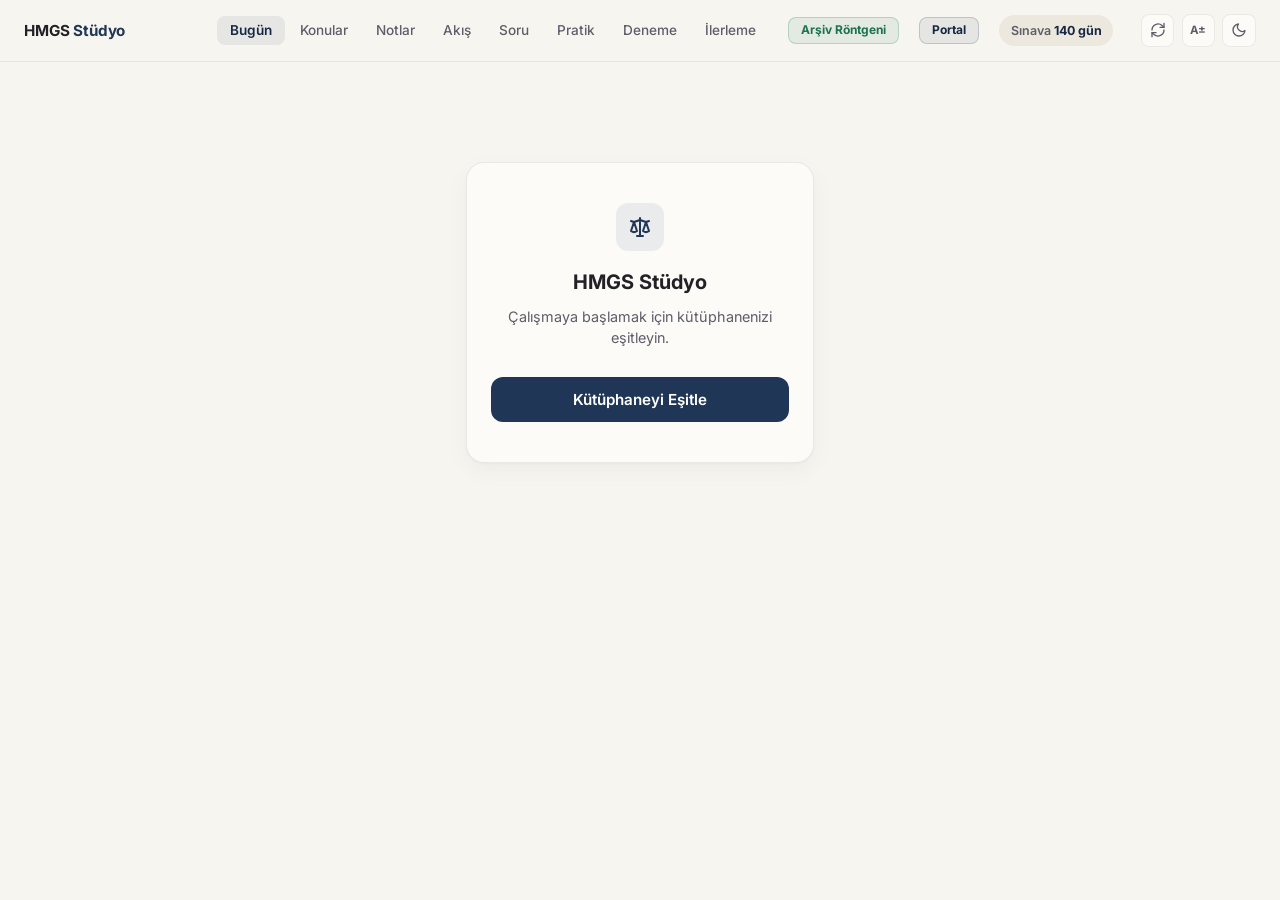
==== commit e841aa1b: "Add ADHD cognitive focus architecture across HMGS Studio" ====
--- a/index.html
+++ b/index.html
@@ -8,9258 +8,154 @@
      veya yeniden yayınlama yasaktır. Lisans: depo kökündeki LICENSE dosyası. -->
 
 <!DOCTYPE html>
-<html lang="tr" class="dark">
+<html lang="tr">
 <head>
-    <meta charset="UTF-8">
-    <meta name="viewport" content="width=device-width, initial-scale=1.0, maximum-scale=1.0, user-scalable=no, viewport-fit=cover">
-    <!-- AI / veri madenciligi rezervi: bu icerik model egitimi icin lisansli DEGILDIR. -->
-    <meta name="robots" content="noai, noimageai">
-    <meta name="tdm-reservation" content="1">
-    <title>HMGS 2026/2 — Performans & Çalışma Takibi</title>
-    <!-- PWA & Mobile Native App Integration -->
-    <link rel="manifest" href="manifest.json">
-    <meta name="theme-color" content="#0b0f19">
-    <meta name="apple-mobile-web-app-capable" content="yes">
-    <meta name="apple-mobile-web-app-status-bar-style" content="black-translucent">
-    <meta name="apple-mobile-web-app-title" content="HMGS 2026">
-    <link rel="apple-touch-icon" href="apple-touch-icon.png">
-    <link rel="icon" type="image/png" sizes="64x64" href="favicon.png">
-    <link rel="shortcut icon" href="favicon.ico">
-    <!-- Tailwind CSS -->
-    <script src="https://cdn.tailwindcss.com"></script>
-    <!-- FontAwesome Icons -->
-    <link rel="stylesheet" href="https://cdnjs.cloudflare.com/ajax/libs/font-awesome/6.5.1/css/all.min.css">
-    <!-- Google Fonts: Inter -->
-    <link href="https://fonts.googleapis.com/css2?family=Inter:wght@300;400;500;600;700;800;900&display=swap" rel="stylesheet">
-    <!-- Google Identity Services -->
-    <script src="https://accounts.google.com/gsi/client" async defer></script>
+  <meta charset="UTF-8">
+  <!-- viewport-fit=cover: çentik/köşe boşluklarını env(safe-area-inset-*) ile biz yönetiyoruz.
+       Yakınlaştırma bilerek serbest bırakıldı — kanun metni okunurken gerekebiliyor. -->
+  <meta name="viewport" content="width=device-width, initial-scale=1.0, viewport-fit=cover">
+  <!-- AI / veri madenciligi rezervi: bu icerik model egitimi icin lisansli DEGILDIR. -->
+  <meta name="robots" content="noai, noimageai">
+  <meta name="tdm-reservation" content="1">
+  <title>HMGS Stüdyo — Kişisel Çalışma Koçu</title>
 
+  <!-- Telefona uygulama olarak kurulum (PWA) -->
+  <link rel="manifest" href="studio.webmanifest">
+  <meta name="theme-color" content="#F7F5F0">
+  <script>
+    (function() {
+      try {
+        var raw = localStorage.getItem('hmgs_studio_v1');
+        var theme = 'system';
+        var fontSize = 'normal';
+        if (raw) {
+          var parsed = JSON.parse(raw);
+          if (parsed && parsed.settings) {
+            theme = parsed.settings.theme || 'system';
+            fontSize = parsed.settings.fontSize || 'normal';
+          }
+        }
+        var isDark = theme === 'dark' || (theme === 'system' && window.matchMedia('(prefers-color-scheme: dark)').matches);
+        if (isDark) {
+          document.documentElement.setAttribute('data-theme', 'dark');
+        } else {
+          document.documentElement.setAttribute('data-theme', 'light');
+        }
+        if (fontSize === 'large') {
+          document.documentElement.setAttribute('data-font-size', 'large');
+        }
+        var metaTheme = document.querySelector('meta[name="theme-color"]');
+        if (metaTheme) metaTheme.setAttribute('content', isDark ? '#121316' : '#F7F5F0');
+      } catch (e) {}
+    })();
+  </script>
+  <meta name="mobile-web-app-capable" content="yes">
+  <meta name="apple-mobile-web-app-capable" content="yes">
+  <meta name="apple-mobile-web-app-title" content="Stüdyo">
+  <link rel="apple-touch-icon" href="icons/apple-touch-icon.png">
+  <link rel="icon" type="image/png" sizes="64x64" href="icons/favicon.png">
+  <link rel="shortcut icon" href="icons/favicon.ico">
 
+  <link rel="stylesheet" href="studio/css/studio.css?v=20261122_adhd">
+  <!-- Mobil katman: studio.css'ten SONRA gelmeli, tüm kuralları @media içinde -->
+  <link rel="stylesheet" href="studio/css/studio-mobile.css?v=20260926_1">
+  <link rel="stylesheet" href="studio/css/notlar.css?v=20260926_2">
+  <!-- Google Identity Services (Drive Vault Eşitleme) -->
+  <script src="https://accounts.google.com/gsi/client" async defer></script>
+</head>
+<body>
 
-<script>
-        /* ── PALET (2 Eylül 2026) ─────────────────────────────────────────
-           Uygulamada 16 ayrı renk ailesi yarışıyordu. Ölçekler burada
-           dört role indirgendi: tek aksan + üç durum rengi. Utility
-           sınıflarına dokunmadan tüm arayüz aynı palete oturur.
-           ───────────────────────────────────────────────────────────────── */
-        const HMGS_ACCENT = { 50:'#eef0ff',100:'#e0e4ff',200:'#c6cdff',300:'#a7b1fb',400:'#8b96f2',500:'#6f7ce6',600:'#5563d2',700:'#414ead',900:'#242c62',800:'#313b85',950:'#171b3c' };
-        const HMGS_OK     = { 50:'#eef9f3',100:'#d7f0e4',200:'#aee0c8',300:'#7ecca8',400:'#54b78c',500:'#369c73',600:'#2a805e',700:'#22654b',800:'#1a4c39',900:'#123526',950:'#091d15' };
-        const HMGS_WARN   = { 50:'#fbf6ec',100:'#f6ecd6',200:'#ecd7a9',300:'#dfbd76',400:'#cfa452',500:'#b98a39',600:'#9a6f2d',700:'#7a5724',800:'#5b411c',900:'#3c2b13',950:'#211708' };
-        const HMGS_BAD    = { 50:'#fceef1',100:'#f8dbe1',200:'#eeb5c1',300:'#e08d9f',400:'#cf6c81',500:'#ba5067',600:'#9c3e53',700:'#7c3142',800:'#5c2431',900:'#3d1821',950:'#210c12' };
-        const HMGS_NEUTRAL= { 50:'#f6f7f8',100:'#eceef1',200:'#d9dce1',300:'#b7bcc5',400:'#8b919d',500:'#6b717c',600:'#525862',700:'#3b404a',800:'#23262d',900:'#15171c',950:'#0c0e12' };
-        tailwind.config = {
-            darkMode: 'class',
-            theme: {
-                extend: {
-                    fontFamily: { sans: ['Inter', 'sans-serif'] },
-                    colors: {
-                        brand: HMGS_ACCENT,
-                        blue: HMGS_ACCENT, indigo: HMGS_ACCENT, sky: HMGS_ACCENT,
-                        cyan: HMGS_ACCENT, violet: HMGS_ACCENT, purple: HMGS_ACCENT, fuchsia: HMGS_ACCENT,
-                        emerald: HMGS_OK, green: HMGS_OK, teal: HMGS_OK, lime: HMGS_OK,
-                        amber: HMGS_WARN, orange: HMGS_WARN, yellow: HMGS_WARN,
-                        red: HMGS_BAD, rose: HMGS_BAD, pink: HMGS_BAD,
-                        slate: HMGS_NEUTRAL, gray: HMGS_NEUTRAL, zinc: HMGS_NEUTRAL, neutral: HMGS_NEUTRAL, stone: HMGS_NEUTRAL
-                    }
-                }
-            }
-        }
-    </script>
-    <style>
-        :root {
-            --sat: env(safe-area-inset-top);
-            --sab: env(safe-area-inset-bottom);
-        }
-        body { 
-            background-color: #0b0f19; 
-            color: #e2e8f0; 
-            font-family: 'Inter', sans-serif;
-            -webkit-tap-highlight-color: transparent;
-            padding-top: var(--sat, 0px);
-        }
-        .touch-action-btn { 
-            user-select: none; 
-            -webkit-user-select: none; 
-            touch-action: manipulation; 
-        }
-        /* DİKKAT: bu :active kuralı SADECE gerçek butonlara/linklere uygulanmalı.
-           Bir kapsayıcıya (body, nav, div) uygulanırsa basılı tutulurken tüm içerik
-           kayar; mousedown ve mouseup farklı elemanlara denk gelir ve tarayıcı
-           click olayını HİÇ ateşlemez → sayfadaki bütün butonlar ölür.
-           (9 Ağustos 2026'da body'ye verilmişti, uygulama tamamen tıklanamaz oldu.) */
-        button.touch-action-btn:active,
-        a.touch-action-btn:active {
-            transform: scale(0.95);
-        }
+  <header class="topbar">
+    <div class="brand">HMGS <span>Stüdyo</span></div>
+    <nav class="nav">
+      <button data-view="today"    aria-current="true">Bugün</button>
+      <button data-view="flow"     aria-current="false">Konular</button>
+      <button data-view="notlar"   aria-current="false">Notlar</button>
+      <button data-view="akim"     aria-current="false">Akış</button>
+      <button data-view="practice" aria-current="false">Soru</button>
+      <button data-view="pratik"   aria-current="false">Pratik</button>
+      <button data-view="exam"     aria-current="false">Deneme</button>
+      <button data-view="progress" aria-current="false">İlerleme</button>
+    </nav>
+    <a href="cikmis.html" class="nav-portal-badge emerald" title="240 Arşiv Sorusu & Detaylı Odak Röntgeni">Arşiv Röntgeni</a>
+    <a href="portal.html" class="nav-portal-badge indigo" title="HMGS Portala Dön">Portal</a>
+    <span class="countdown" id="countdown">Sınava <b>–</b></span>
 
-        /* Mobile Bottom Sheet Modal Styling */
-        @media (max-width: 639px) {
-            .mobile-bottom-sheet {
-                align-items: flex-end !important;
-                padding: 0 !important;
-            }
-            .mobile-bottom-sheet > div {
-                border-bottom-left-radius: 0 !important;
-                border-bottom-right-radius: 0 !important;
-                border-top-left-radius: 1.5rem !important;
-                border-top-right-radius: 1.5rem !important;
-                max-height: 88vh !important;
-                width: 100% !important;
-                animation: slideUpSheet 0.3s cubic-bezier(0.16, 1, 0.3, 1) !important;
-            }
-            .main-container-mobile {
-                padding-bottom: calc(5.5rem + var(--sab, 0px)) !important;
-            }
-        }
+    <div class="topbar-actions">
+      <!-- BUG (17 Eyl 2026): önceden kütüphaneyi Drive'dan elle yeniden çekecek
+           hiçbir erişilebilir buton yoktu (sync-vault yalnızca ilk-açılış
+           ekranında vardı). PC'de yeni soru ekleyip kasayı gönderdiğinizde
+           telefon/tarayıcı eski (önbellekteki) kopyada takılı kalıyordu.
+           Bu buton her zaman görünür; tıklanınca Drive'daki en güncel
+           kasayı indirip anında uygular. -->
+      <button class="icon-btn" id="btnSyncVault" data-act="sync-vault-quiet" title="Kütüphaneyi Drive'dan Yeniden Eşitle (yeni soru eklediysen kullan)" aria-label="Kütüphaneyi yenile">
+        <svg viewBox="0 0 24 24" fill="none" stroke="currentColor" stroke-width="2" stroke-linecap="round" stroke-linejoin="round">
+          <path d="M21 2v6h-6"></path>
+          <path d="M3 12a9 9 0 0 1 15-6.7L21 8"></path>
+          <path d="M3 22v-6h6"></path>
+          <path d="M21 12a9 9 0 0 1-15 6.7L3 16"></path>
+        </svg>
+      </button>
+      <button class="icon-btn" id="btnToggleFontSize" data-act="toggle-font-size" title="Metin Boyutunu Değiştir" aria-label="Metin boyutu">
+        <span style="font-family:var(--sans);font-size:0.72rem;font-weight:700">A±</span>
+      </button>
+      <button class="icon-btn" id="btnToggleTheme" data-act="toggle-theme" title="Karanlık / Aydınlık Tema" aria-label="Tema değiştir">
+        <svg id="themeIcon" viewBox="0 0 24 24" fill="none" stroke="currentColor" stroke-width="2" stroke-linecap="round" stroke-linejoin="round">
+          <path d="M21 12.79A9 9 0 1 1 11.21 3 7 7 0 0 0 21 12.79z"></path>
+        </svg>
+      </button>
+    </div>
+  </header>
 
-        @keyframes slideUpSheet {
-            from { transform: translateY(100%); opacity: 0.8; }
-            to { transform: translateY(0); opacity: 1; }
-        }
+  <main>
+    <section id="view-today"    class="view on"></section>
+    <section id="view-odevler"  class="view"></section>
+    <section id="view-flow"     class="view"></section>
+    <section id="view-akim"     class="view"></section>
+    <section id="view-practice" class="view"></section>
+    <section id="view-pratik"   class="view"></section>
+    <section id="view-exam"     class="view"></section>
+    <section id="view-progress" class="view"></section>
+    <section id="view-notlar"   class="view"></section>
+  </main>
 
-        .glass-card { background: rgba(15, 23, 42, 0.75); backdrop-filter: blur(12px); border: 1px solid rgba(51, 65, 85, 0.6); }
-        .accent-gradient { background: linear-gradient(135deg, #2563eb 0%, #4f46e5 100%); }
-        .custom-scrollbar::-webkit-scrollbar { width: 6px; }
-        .custom-scrollbar::-webkit-scrollbar-track { background: rgba(15, 23, 42, 0.6); }
-        .custom-scrollbar::-webkit-scrollbar-thumb { background: rgba(51, 65, 85, 0.8); border-radius: 4px; }
-        
-        .toast { position:fixed; bottom:1.5rem; right:1.5rem; z-index:9999; padding:0.75rem 1.25rem; border-radius:0.75rem; font-size:0.875rem; font-weight:600; border:1px solid; animation: slideUp 0.3s ease-out; }
-        @keyframes slideUp { from { transform: translateY(100%); opacity: 0; } to { transform: translateY(0); opacity: 1; } }
+  <!-- Veri katmanı: klasik script, yerel ve çevrimdışı çalışma için global sabitler -->
+  <script src="topics.js"></script>
+  <script src="questions.js"></script>
+  <script src="questions_ai.js"></script>
+  <!-- Kitap envanteri: yerelde var, prod'da 404 (veri kasaya tasindi) -->
+  <script src="kitap_envanteri.js"></script>
 
-        /* Setup Modal */
-        #setupModal { position:fixed;inset:0;background:rgba(0,0,0,0.88);backdrop-filter:blur(10px);z-index:999;display:flex;align-items:center;justify-content:center;padding:1rem;overflow-y:auto; }
-        #setupModal.hidden { display:none; }
-        .modal-step { display:flex; gap:0.75rem; align-items:flex-start; padding:0.75rem; background:rgba(15,23,42,0.6); border:1px solid rgba(51,65,85,0.5); border-radius:0.75rem; }
-        .step-num { width:1.5rem; height:1.5rem; border-radius:50%; background:#2563eb; color:#fff; font-size:0.75rem; font-weight:700; display:flex; align-items:center; justify-content:center; flex-shrink:0; }
-        
-        .drive-spinner { border: 2px solid rgba(255,255,255,0.3); border-radius: 50%; border-top: 2px solid #fff; width: 12px; height: 12px; animation: spin 1s linear infinite; display: inline-block; }
-        @keyframes spin { 0% { transform: rotate(0deg); } 100% { transform: rotate(360deg); } }
+  <!-- Etkileşimli görsel motoru (window.HMGSV3) -->
+  <script src="js/visual-engines-v3.js"></script>
 
-        .task-item { display:flex; align-items:flex-start; gap:0.75rem; padding:0.8rem 0.85rem; min-height:52px; background:rgba(15,23,42,0.5); border:1px solid rgba(51,65,85,0.4); border-radius:0.85rem; transition:all 0.2s; cursor:pointer; }
-        .task-item:active { background:rgba(30,41,59,0.85); }
-        .task-item:hover { border-color:rgba(59,130,246,0.5); background:rgba(30,41,59,0.7); }
-        .task-item.done { opacity:0.55; }
-        .task-item.done .task-title { text-decoration:line-through; color:#94a3b8; }
-        .task-item.done .task-notes { opacity:0.7; }
-        .task-check { width:22px; height:22px; border-radius:6px; border:2px solid #475569; display:flex; align-items:center; justify-content:center; flex-shrink:0; transition:all 0.2s; margin-top:2px; }
-        .task-check.checked { background:#10b981; border-color:#10b981; }
+  <!-- Uygulama: ES modülleri (Vault & IndexedDB Destekli) -->
+  <script type="module" src="studio/js/main.js?v=20261122_adhd"></script>
 
-        /* Yeni Kavramlar rozetleri */
-        .concept-item summary::-webkit-details-marker { display:none; }
-        .concept-item[open] .concept-caret { transform: rotate(90deg); }
-
-        /* ═══════════════════════════════════════════════════════════
-           MOBİL OPTİMİZASYON — 31 Ağustos 2026
-           Telefon birincil cihaz; masaüstü ikincil. Buradaki kurallar
-           mobilde bozulan üç şeyi çözer: yatay taşma, çift navigasyon,
-           küçük dokunma hedefleri. Masaüstü görünümü aynı kalır.
-           ═══════════════════════════════════════════════════════════ */
-
-        /* Hiçbir şey sayfayı yatayda taşırmasın — clip kullanarak dikey kaydırma (overflow-y)
-           ve mobil dokunma motorunu (touch scrolling) asla kilitlemiyoruz. */
-        html {
-            max-width: 100%;
-            overflow-x: clip;
-        }
-        body {
-            max-width: 100%;
-            min-height: 100vh;
-            min-height: 100dvh;
-            overflow-x: clip;
-            overflow-y: auto;
-            -webkit-overflow-scrolling: touch;
-            padding-top: 0;
-        }
-
-        /* Çentik/güvenli alan: dolguyu body yerine header taşısın ki
-           sticky header kaydırınca durum çubuğunun altına girmesin. */
-        header { padding-top: var(--sat, 0px); }
-
-        /* ── Üst bardaki ikon butonları ──
-           Mobilde yalnız ikon (38px daire), geniş ekranda metin de açılır. */
-        .hdr-icon-btn {
-            display: inline-flex; align-items: center; justify-content: center; gap: 0.375rem;
-            height: 40px; min-width: 40px; padding: 0 0.6rem;
-            border-radius: 9999px; border-width: 1px; border-style: solid;
-            font-size: 11px; font-weight: 600; line-height: 1;
-            transition: all 0.2s; flex-shrink: 0;
-        }
-        .hdr-icon-label { display: none; }
-        @media (min-width: 1024px) {
-            .hdr-icon-btn { padding: 0 0.75rem; }
-            .hdr-icon-label { display: inline; }
-        }
-
-        /* ── Alt navigasyon: 5 sekme, 56px dokunma hedefi ── */
-        #mobileNav button { position: relative; min-height: 56px; }
-        #mobileNav button.font-bold::before {
-            content: ''; position: absolute; top: 0; left: 50%; transform: translateX(-50%);
-            width: 26px; height: 3px; border-radius: 0 0 3px 3px;
-            background: currentColor; opacity: 0.95;
-        }
-        #mobileNav button:active { opacity: 0.6; }
-
-        /* ── Dokunma hedefleri ── */
-        @media (max-width: 767px) {
-            input[type="checkbox"] { width: 1.15rem !important; height: 1.15rem !important; flex-shrink: 0; }
-            label:has(> input[type="checkbox"]) { min-height: 40px; }
-            /* İçerik alt navigasyonun ve yüzen butonun altında kalmasın */
-            .main-container-mobile { padding-bottom: calc(7rem + var(--sab, 0px)) !important; }
-            body { padding-bottom: 0; }
-        }
-
-        /* ── Görsel bakım ── */
-        body {
-            background-color: #0b0f19;
-            background-image:
-                radial-gradient(1100px 520px at 50% -240px, rgba(37, 99, 235, 0.16), transparent 70%),
-                radial-gradient(760px 420px at 100% 0%, rgba(79, 70, 229, 0.10), transparent 65%);
-            background-attachment: fixed;
-            -webkit-text-size-adjust: 100%;
-            text-rendering: optimizeLegibility;
-        }
-        header { box-shadow: 0 1px 0 rgba(148, 163, 184, 0.06), 0 8px 24px -16px rgba(0, 0, 0, 0.9); }
-        .glass-card { box-shadow: 0 12px 32px -22px rgba(0, 0, 0, 0.9); }
-
-        /* Yatayda kaydırılabilir alanlarda ivmeli kaydırma + gizli çubuk */
-        .scroll-x { overflow-x: auto; -webkit-overflow-scrolling: touch; scrollbar-width: none; }
-        .scroll-x::-webkit-scrollbar { display: none; }
-
-        /* Klavye erişilebilirliği: görünür odak halkası */
-        :focus-visible { outline: 2px solid #3b82f6; outline-offset: 2px; border-radius: 0.5rem; }
-
-        /* iOS'ta input'a odaklanınca sayfanın zoomlamaması için 16px taban */
-        @media (max-width: 767px) {
-            input[type="text"], input[type="number"], input[type="date"], input[type="time"],
-            input[type="search"], input[type="email"], textarea, select { font-size: 16px !important; }
-            /* 16px yazıyla saat alanı dar kalmasın (00:00 kırpılıyordu) */
-            #inputTime, #inputStartTime, #inputEndTime { width: 100% !important; min-width: 80px; }
-
-            /* Uzun uyarı metni: 3 satır, dokununca açılır */
-            .sira-warn-clamp {
-                display: -webkit-box; -webkit-line-clamp: 3; -webkit-box-orient: vertical; overflow: hidden;
-            }
-            .sira-warn-clamp.sira-warn-open { -webkit-line-clamp: unset; overflow: visible; }
-        }
-
-
-        /* ═══════════════════════════════════════════════════════════
-           ESTETİK KATMANI — 2 Eylül 2026
-           Mobil birincil. Üç ilke: tek aksan, tek yüzey dili, nefes.
-           Renk ölçekleri tailwind.config'te daraltıldı; burada yüzey,
-           gölge, tipografi ve dokunma ritmi hizalanır.
-           ═══════════════════════════════════════════════════════════ */
-        :root {
-            --bg: #0A0B0E;
-            --surface: rgba(255,255,255,0.035);
-            --surface-hi: rgba(255,255,255,0.06);
-            --line: rgba(255,255,255,0.075);
-            --line-hi: rgba(255,255,255,0.14);
-            --txt: #E9EBEF;
-            --muted: #9AA1AD;
-            --accent: #8b96f2;
-            --accent-solid: #5563d2;
-            --r-lg: 20px;
-            --sh: 0 20px 44px -32px rgba(0,0,0,0.95);
-            --ease: cubic-bezier(0.22, 1, 0.36, 1);
-        }
-
-        body {
-            background-color: var(--bg) !important;
-            background-image: none !important;
-            color: var(--txt);
-            letter-spacing: -0.005em;
-        }
-
-        /* Renkli parıltı yok: tüm gölgeler tek nötr katman */
-        [class*="shadow-"] { box-shadow: var(--sh) !important; }
-        [class*="shadow-none"] { box-shadow: none !important; }
-        [class*="bg-gradient-to-"] { background-image: none !important; }
-        .accent-gradient { background: var(--accent-solid) !important; background-image: none !important; }
-
-        /* Kart: tek çerçeve, tek yarıçap */
-        .glass-card {
-            background: var(--surface) !important;
-            -webkit-backdrop-filter: blur(20px) saturate(1.15);
-            backdrop-filter: blur(20px) saturate(1.15);
-            border: 1px solid var(--line) !important;
-            border-radius: var(--r-lg) !important;
-            box-shadow: var(--sh) !important;
-        }
-        /* İç içe kutu yerine ince ayraç: kart içindeki kart çerçevesiz kalsın */
-        .glass-card .glass-card { box-shadow: none !important; }
-
-        h1, h2, h3, h4 { letter-spacing: -0.02em; }
-
-        /* Üst bar */
-        header {
-            background: rgba(10,11,14,0.72) !important;
-            border-bottom: 1px solid var(--line) !important;
-            box-shadow: none !important;
-            -webkit-backdrop-filter: blur(22px) saturate(1.2);
-            backdrop-filter: blur(22px) saturate(1.2);
-        }
-        .hdr-icon-btn {
-            background: var(--surface-hi) !important;
-            border-color: var(--line) !important;
-            color: var(--muted) !important;
-            height: 36px; min-width: 36px;
-        }
-        .hdr-icon-btn:active { background: var(--line-hi) !important; }
-        .hdr-brand-mark {
-            width: 34px; height: 34px; border-radius: 11px;
-            background: var(--accent-solid); color: #fff;
-            display: flex; align-items: center; justify-content: center; flex-shrink: 0;
-        }
-        .hdr-days {
-            height: 36px; padding: 0 0.7rem; border-radius: 9999px;
-            display: inline-flex; align-items: center; gap: 0.35rem;
-            background: var(--surface-hi); border: 1px solid var(--line);
-            color: var(--txt); font-size: 12px; font-weight: 700;
-            font-variant-numeric: tabular-nums; flex-shrink: 0;
-        }
-        .hdr-days small { color: var(--muted); font-weight: 500; font-size: 10px; }
-
-        /* Alt navigasyon */
-        #mobileNav {
-            background: rgba(10,11,14,0.88) !important;
-            border-top: 1px solid var(--line) !important;
-            box-shadow: none !important;
-            -webkit-backdrop-filter: blur(24px) saturate(1.2);
-            backdrop-filter: blur(24px) saturate(1.2);
-        }
-        #mobileNav button { min-height: 54px; transform: none !important; }
-        #mobileNav button i { font-size: 17px !important; }
-        #mobileNav button span { font-size: 10px !important; letter-spacing: 0; }
-        #mobileNav button.font-bold::before { width: 18px; height: 2px; opacity: 0.9; }
-
-        /* Yüzen buton: sade, parıltısız */
-        #mbFabAdd {
-            width: 52px !important; height: 52px !important;
-            background: var(--accent-solid) !important;
-            border: 1px solid var(--line-hi) !important;
-            box-shadow: 0 16px 32px -16px rgba(0,0,0,0.95) !important;
-        }
-        #mbFabAdd i { font-size: 16px !important; }
-
-        /* Mobil ritim: kenar boşluğu ve dikey nefes */
-        @media (max-width: 767px) {
-            .glass-card { border-radius: 18px !important; }
-            #viewSira, #viewGunluk, #viewTakvim, #viewDeneme, #viewAsistan { gap: 0; }
-            #viewSira > *, #viewGunluk > *, #viewTakvim > *, #viewDeneme > *, #viewAsistan > * { margin-bottom: 14px; }
-        }
-
-        /* Görev satırı: iç çerçeve yerine sol ince çizgi */
-        .task-item {
-            background: var(--surface) !important;
-            border: 1px solid var(--line) !important;
-            border-radius: 14px !important;
-        }
-        .task-item:hover { border-color: var(--line-hi) !important; background: var(--surface-hi) !important; }
-
-        /* Modallar biraz daha derin dursun */
-        #entryModal > div, #setupModal > div, .mobile-bottom-sheet > div {
-            box-shadow: 0 -20px 60px -30px rgba(0,0,0,1) !important;
-        }
-
-
-        /* ── Sıra görünümü ────────────────────────────────────────── */
-        .sira-note {
-            border-left: 2px solid rgba(207,164,82,0.55);
-            background: rgba(255,255,255,0.025);
-            border-radius: 0 14px 14px 0;
-            padding: 0.85rem 1rem;
-        }
-        .sira-card {
-            border-radius: 16px;
-            background: rgba(255,255,255,0.022);
-            border: 1px solid var(--line);
-            padding: 0.95rem 1rem;
-            display: flex; flex-direction: column; gap: 0.5rem;
-        }
-        .sira-card-primary { border-color: var(--line-hi); background: rgba(255,255,255,0.045); }
-        .sira-chip {
-            font-size: 11px; font-variant-numeric: tabular-nums;
-            padding: 0.15rem 0.45rem; border-radius: 7px;
-            background: rgba(255,255,255,0.06); color: var(--muted);
-        }
-        .sira-actions { display: grid; grid-template-columns: 1fr 1fr; gap: 0.5rem; margin-top: 0.35rem; }
-        .btn-primary, .btn-quiet {
-            height: 42px; border-radius: 12px;
-            display: inline-flex; align-items: center; justify-content: center; gap: 0.45rem;
-            font-size: 13px; font-weight: 600; letter-spacing: -0.01em;
-            transition: background 0.2s var(--ease), border-color 0.2s var(--ease);
-        }
-        .btn-primary { background: var(--accent-solid); color: #fff; border: 1px solid transparent; }
-        .btn-primary:active { background: #414ead; }
-        .btn-quiet { background: transparent; color: var(--muted); border: 1px solid var(--line-hi); }
-        .btn-quiet:active { background: var(--surface-hi); color: var(--txt); }
-        .sira-row {
-            display: flex; align-items: center; gap: 0.65rem;
-            border-radius: 13px; padding: 0.55rem 0.75rem;
-            background: rgba(255,255,255,0.022); border: 1px solid var(--line);
-        }
-        .sira-row-rev { border-left: 2px solid rgba(207,164,82,0.5); }
-
-
-        .sira-kind {
-            font-size: 10.5px; font-weight: 600; letter-spacing: 0.02em;
-            padding: 0.16rem 0.5rem; border-radius: 7px;
-            background: rgba(255,255,255,0.06); color: var(--muted);
-        }
-        .sira-kind-main { color: #7ecca8; background: rgba(126,204,168,0.10); }
-        .sira-kind-warn { color: #dfbd76; background: rgba(223,189,118,0.10); }
-        .sira-stop {
-            font-size: 11.5px; color: #cfa452; padding-left: 0.65rem; position: relative;
-        }
-        .sira-stop::before {
-            content: ''; position: absolute; left: 0; top: 0.5em;
-            width: 3px; height: 3px; border-radius: 50%; background: currentColor;
-        }
-        .sira-slice {
-            display: inline-flex; align-items: center; gap: 0.4rem;
-            min-height: 34px; padding: 0 0.6rem; border-radius: 10px;
-            font-size: 11.5px; font-variant-numeric: tabular-nums;
-            background: rgba(255,255,255,0.035); color: var(--muted);
-            border: 1px solid transparent; cursor: pointer;
-            transition: all 0.18s var(--ease);
-        }
-        .sira-slice input { width: 14px; height: 14px; accent-color: var(--accent-solid); }
-        .sira-slice.is-done { color: #7ecca8; background: rgba(126,204,168,0.08); }
-        .sira-slice.is-done span { text-decoration: line-through; opacity: 0.75; }
-        /* Sayı hizası tek dilde: daktilo yazısı yerine tabular rakam */
-        .sira-card .font-mono, .sira-row .font-mono, #siraTodayCount { font-family: inherit; font-variant-numeric: tabular-nums; }
-
-
-        /* Onay kutusu: tarayıcı varsayılanı koyu zeminde beyaz blok gibi duruyordu */
-        label.sira-slice { min-height: 34px !important; }
-        .sira-slice input[type="checkbox"], .sira-row input[type="checkbox"] {
-            -webkit-appearance: none; appearance: none;
-            width: 16px !important; height: 16px !important;
-            border: 1.5px solid var(--line-hi); border-radius: 5px;
-            background: transparent; position: relative; cursor: pointer;
-            transition: all 0.18s var(--ease);
-        }
-        .sira-slice input[type="checkbox"]:checked, .sira-row input[type="checkbox"]:checked {
-            background: #369c73; border-color: #369c73;
-        }
-        .sira-slice input[type="checkbox"]:checked::after, .sira-row input[type="checkbox"]:checked::after {
-            content: ''; position: absolute; left: 4.5px; top: 1px;
-            width: 4px; height: 8px; border: solid #fff; border-width: 0 2px 2px 0;
-            transform: rotate(45deg);
-        }
-
-
-        /* ── Günlük: KPI ve görev satırı ──────────────────────────── */
-        .kpi-label { font-size: 10px; font-weight: 600; letter-spacing: 0.13em; text-transform: uppercase; color: var(--muted); margin-bottom: 0.4rem; }
-        .kpi-value { font-size: 22px; font-weight: 700; letter-spacing: -0.03em; color: var(--txt); line-height: 1.1; }
-        .kpi-unit { font-size: 11px; font-weight: 500; color: var(--muted); letter-spacing: 0; }
-        .kpi-value-sm { font-size: 15px; font-weight: 650; }
-        .kpi-sub { font-size: 10.5px; color: #6d747f; margin-top: 0.35rem; }
-        .link-quiet {
-            font-size: 11.5px; font-weight: 600; color: var(--muted);
-            padding: 0.35rem 0.6rem; border-radius: 9px;
-            display: inline-flex; align-items: center; gap: 0.35rem;
-        }
-        .link-quiet:active { background: var(--surface-hi); color: var(--txt); }
-        .icon-quiet {
-            width: 32px; height: 32px; border-radius: 9px; color: var(--muted);
-            display: inline-flex; align-items: center; justify-content: center; font-size: 12px;
-        }
-        .icon-quiet:active { background: var(--surface-hi); color: var(--txt); }
-        .task-notes {
-            margin-top: 0.5rem; padding-left: 0.7rem;
-            border-left: 2px solid var(--line);
-            font-size: 12px; color: var(--muted); line-height: 1.6;
-            white-space: pre-wrap; word-break: break-word;
-        }
-        .task-act {
-            font-size: 10.5px; font-weight: 600; color: var(--muted);
-            padding: 0.25rem 0.5rem; border-radius: 8px;
-            background: rgba(255,255,255,0.055);
-            display: inline-flex; align-items: center; gap: 0.3rem;
-        }
-        .task-act:active { background: rgba(255,255,255,0.11); color: var(--txt); }
-        .task-date { font-size: 10px; color: #6d747f; }
-        .task-date.is-late { color: #cf6c81; }
-        .task-check { border-radius: 6px !important; border-color: var(--line-hi) !important; }
-        .task-check.checked { background: #369c73 !important; border-color: #369c73 !important; }
-
-
-        /* ── Genel normalizasyon ──────────────────────────────────── */
-        /* Kalın renkli sol şerit yerine ince nötr çizgi */
-        [class*="border-l-4"] { border-left-width: 2px !important; border-left-color: var(--line-hi) !important; }
-        /* Başlık ikonları her biri ayrı renkteydi; hepsi tek sessiz tona iner */
-        h2 > i, h3 > i, h4 > i, h2 i.fa-solid, h3 i.fa-solid, h4 i.fa-solid,
-        h2 i.fa-regular, h3 i.fa-regular, h4 i.fa-regular { color: var(--muted) !important; }
-        h2, h3 { font-size: 14px; font-weight: 650; }
-        h4 { font-weight: 650; }
-        .badge-quiet {
-            font-size: 10px; font-weight: 600; letter-spacing: 0.02em;
-            padding: 0.2rem 0.55rem; border-radius: 999px;
-            background: rgba(255,255,255,0.055); color: var(--muted);
-        }
-        /* Kart içi ayraçlar tek tonda */
-        .border-slate-800, .border-slate-800\/80, .border-slate-800\/60, .border-slate-700 { border-color: var(--line) !important; }
-        /* Boş durum metinleri: italik değil, sadece sessiz */
-        .italic { font-style: normal !important; color: var(--muted) !important; }
-
-
-        /* ── Takvim ızgarası ──────────────────────────────────────── */
-        #calendarGrid { gap: 4px; }
-        .cal-cell {
-            aspect-ratio: 1 / 1; min-height: 0; height: auto;
-            border-radius: 10px; padding: 5px 6px;
-            display: flex; flex-direction: column; justify-content: space-between;
-            background: rgba(255,255,255,0.022); border: 1px solid transparent;
-            cursor: pointer; transition: all 0.16s var(--ease); position: relative;
-        }
-        .cal-cell.is-empty { background: transparent; cursor: default; }
-        .cal-cell.has-task { background: rgba(255,255,255,0.05); }
-        .cal-cell.is-today { border-color: var(--line-hi); }
-        .cal-cell.is-selected { background: var(--accent-solid); }
-        .cal-cell.is-selected .cal-num { color: #fff; }
-        .cal-cell.is-selected .cal-dot { background: rgba(255,255,255,0.85) !important; }
-        .cal-num { font-size: 12px; font-weight: 600; color: var(--muted); font-variant-numeric: tabular-nums; }
-        .cal-cell.is-today .cal-num { color: var(--txt); }
-        .cal-dots { display: flex; align-items: center; gap: 3px; margin-top: auto; }
-        .cal-dot { width: 5px; height: 5px; border-radius: 50%; }
-        .cal-dot.is-pending { background: #8b96f2; }
-        .cal-dot.is-done { background: #369c73; }
-        .cal-dot.is-late { background: #cf6c81; }
-
-
-        /* ── Asistan ──────────────────────────────────────────────── */
-        .seg-wrap { display: flex; gap: 2px; padding: 3px; border-radius: 12px; background: rgba(255,255,255,0.045); }
-        .seg-btn {
-            flex: 1; padding: 0.4rem 0; border-radius: 9px; text-align: center;
-            font-size: 11.5px; font-weight: 600; color: var(--muted);
-            transition: all 0.18s var(--ease);
-        }
-        .seg-btn.is-active { background: rgba(255,255,255,0.10); color: var(--txt); }
-        .chip-quiet {
-            padding: 0.4rem 0.7rem; border-radius: 10px;
-            background: rgba(255,255,255,0.045); color: var(--muted);
-            font-size: 11.5px; transition: all 0.18s var(--ease);
-        }
-        .chip-quiet:active { background: rgba(255,255,255,0.1); color: var(--txt); }
-        .input-quiet {
-            background: rgba(255,255,255,0.04); border: 1px solid var(--line);
-            border-radius: 12px; padding: 0.6rem 0.8rem; color: var(--txt);
-            font-size: 13px; outline: none; transition: border-color 0.18s var(--ease);
-        }
-        .input-quiet:focus { border-color: var(--line-hi); }
-
-
-        .empty-state {
-            display: flex; flex-direction: column; align-items: center; justify-content: center;
-            gap: 0.5rem; text-align: center; padding: 2.5rem 1rem; color: var(--muted);
-        }
-        .empty-state i { color: #4b515b; }
-        .empty-state h4 { font-size: 13.5px; color: var(--txt); font-weight: 650; }
-        .empty-state p { font-size: 12px; color: #6d747f; max-width: 30ch; line-height: 1.55; }
-        .empty-state.is-small { padding: 1.75rem 1rem; }
-
-        /* Mobilde boş panel yarım ekran kaplamasın */
-        @media (max-width: 1023px) {
-            #viewAsistan .max-h-\[75vh\] { max-height: none !important; }
-            #viewAsistan .min-h-\[500px\] { min-height: 0 !important; }
-        }
-
-
-        /* ── Modal ve form ────────────────────────────────────────── */
-        .qchip {
-            display: flex; flex-direction: column; align-items: flex-start; text-align: left;
-            gap: 1px; padding: 0.45rem 0.65rem; border-radius: 11px;
-            background: rgba(255,255,255,0.045); border: 1px solid transparent;
-            transition: all 0.18s var(--ease); line-height: 1.25;
-        }
-        .qchip-title { font-size: 11.5px; font-weight: 600; color: var(--txt); }
-        .qchip-sub { font-size: 9.5px; color: var(--muted); font-variant-numeric: tabular-nums; }
-        .qchip.is-rev { border-left: 2px solid rgba(207,164,82,0.5); }
-        .qchip.is-selected { background: var(--accent-solid); }
-        .qchip.is-selected .qchip-sub { color: rgba(255,255,255,0.75); }
-        .qchip.is-selected .qchip-title { color: #fff; }
-
-        /* Form etiketleri ve girdileri tek ölçüde */
-        #entryModal label, #denemeModal label { font-size: 11px !important; color: var(--muted) !important; font-weight: 600; }
-        #entryModal label i, #denemeModal label i { color: var(--muted) !important; }
-        #entryModal input[type="text"], #entryModal input[type="number"], #entryModal input[type="date"],
-        #entryModal input[type="time"], #entryModal textarea, #entryModal select,
-        #denemeModal input, #denemeModal textarea, #denemeModal select {
-            background: rgba(255,255,255,0.04) !important;
-            border: 1px solid var(--line) !important;
-            border-radius: 12px !important;
-            color: var(--txt) !important;
-            padding: 0.6rem 0.75rem !important;
-        }
-        #entryModal input:focus, #entryModal textarea:focus, #entryModal select:focus,
-        #denemeModal input:focus, #denemeModal textarea:focus, #denemeModal select:focus {
-            border-color: var(--line-hi) !important; outline: none;
-        }
-        /* Tüm onay kutuları tek görünüm */
-        input[type="checkbox"] {
-            -webkit-appearance: none; appearance: none;
-            width: 18px !important; height: 18px !important;
-            border: 1.5px solid var(--line-hi); border-radius: 5px;
-            background: transparent; position: relative; cursor: pointer; flex-shrink: 0;
-            transition: all 0.18s var(--ease);
-        }
-        input[type="checkbox"]:checked { background: var(--accent-solid); border-color: var(--accent-solid); }
-        input[type="checkbox"]:checked::after {
-            content: ''; position: absolute; left: 5.5px; top: 1.5px;
-            width: 4px; height: 9px; border: solid #fff; border-width: 0 2px 2px 0;
-            transform: rotate(45deg);
-        }
-        .sira-slice input[type="checkbox"]:checked, .sira-row input[type="checkbox"]:checked { background: #369c73; border-color: #369c73; }
-
-
-        .qchip-wrap {
-            display: flex; flex-wrap: wrap; gap: 6px;
-            max-height: 132px; overflow-y: auto; padding-top: 2px;
-            -webkit-mask-image: linear-gradient(to bottom, #000 calc(100% - 18px), transparent 100%);
-            mask-image: linear-gradient(to bottom, #000 calc(100% - 18px), transparent 100%);
-        }
-        /* Modal içindeki ikonlar tek sessiz tonda; renk yalnız dolu butonda */
-        #entryModal i, #denemeModal i, #dayNoteModal i { color: var(--muted); }
-        #entryModal .btn-primary i, #denemeModal .btn-primary i,
-        #entryModal .accent-gradient i, #denemeModal .accent-gradient i,
-        #entryModal [class*="bg-blue-6"] i, #denemeModal [class*="bg-blue-6"] i { color: #fff; }
-
-        ::selection { background: rgba(85,99,210,0.35); color: #fff; }
-
-    </style>
-    <!-- HMGS 2025 Fiziksel Kitap Rehberi & Canlı Takip Sync Modülü -->
-    <script src="book_guide_data.js"></script>
-    <script src="book_guide_ui.js"></script>
-</head>
-<body class="min-h-screen pb-24 md:pb-16">
-
-<!-- ══════════════ SETUP MODAL ══════════════ -->
-<div id="setupModal" class="hidden mobile-bottom-sheet">
-    <div class="glass-card rounded-3xl p-6 max-w-lg w-full space-y-4 border border-blue-500/20 shadow-2xl">
-        <div class="w-12 h-1.5 bg-slate-700/80 rounded-full mx-auto mb-1 sm:hidden flex-shrink-0"></div>
-        <div class="flex items-center gap-3">
-            <div class="w-12 h-12 rounded-2xl accent-gradient flex items-center justify-center shadow-lg shadow-blue-500/30 flex-shrink-0">
-                <i class="fa-brands fa-google-drive text-white text-xl"></i>
-            </div>
-            <div>
-                <h2 class="font-extrabold text-white text-lg">Google Entegrasyonu</h2>
-                <p class="text-xs text-slate-400">Drive + Google Tasks bağla</p>
-            </div>
-        </div>
-
-        <div class="flex items-start gap-3 p-3 rounded-xl bg-amber-500/10 border border-amber-500/30">
-            <i class="fa-solid fa-triangle-exclamation text-amber-400 mt-0.5 text-sm flex-shrink-0"></i>
-            <p class="text-xs text-amber-200 leading-relaxed">
-                OAuth sadece <b>HTTP</b> üzerinde çalışır. Telefon dahil her cihazdan kullanmak için bu dosyayı <b>GitHub Pages</b>'e koy (ücretsiz, kurulum rehberi aşağıda).
-            </p>
-        </div>
-
-        <div class="space-y-2.5 max-h-[50vh] overflow-y-auto pr-1">
-            <div class="modal-step">
-                <div class="step-num">1</div>
-                <div class="text-xs text-slate-200 leading-relaxed">
-                    <b class="text-white">PC'de test için (tek cihaz):</b><br>
-                    PowerShell'de bu klasörde çalıştır:<br>
-                    <code class="bg-slate-900 px-2 py-0.5 rounded text-blue-300 text-[11px]">python -m http.server 8000</code><br>
-                    Sonra: <span class="text-blue-400 font-mono text-[11px]">http://localhost:8000</span>
-                </div>
-            </div>
-            <div class="modal-step">
-                <div class="step-num">2</div>
-                <div class="text-xs text-slate-200 leading-relaxed">
-                    <b class="text-white">Telefon + her cihaz için: GitHub Pages</b><br>
-                    GitHub'a üye ol &rarr; yeni repo oluştur (public) &rarr; bu klasörü yükle &rarr; Settings &rarr; Pages &rarr; Branch: main &rarr; Kaydet.<br>
-                    URL: <span class="text-blue-400 font-mono text-[11px]">kullanicin.github.io/repo-adi</span> &mdash; her cihazdan açılır.
-                </div>
-            </div>
-            <div class="modal-step">
-                <div class="step-num">3</div>
-                <div class="text-xs text-slate-200 leading-relaxed">
-                    <b class="text-white">Google Cloud Console</b> &rarr; <a href="https://console.cloud.google.com" target="_blank" class="text-blue-400 underline">console.cloud.google.com</a><br>
-                    Yeni proje &rarr; APIs & Services &rarr; Library &rarr; <b>Google Drive API + Tasks API</b> ikisini de etkinleştir.
-                </div>
-            </div>
-            <div class="modal-step">
-                <div class="step-num">4</div>
-                <div class="text-xs text-slate-200 leading-relaxed">
-                    <b class="text-white">OAuth Client ID oluştur</b> &rarr; Credentials &rarr; Web application.<br>
-                    Authorized JS origins'e sitenin URL'ini ekle:<br>
-                    <code class="bg-slate-900 px-2 py-0.5 rounded text-emerald-400 text-[11px] block mt-1">http://localhost:8000</code>
-                    <code class="bg-slate-900 px-2 py-0.5 rounded text-emerald-400 text-[11px] block mt-1">https://kullanicin.github.io</code>
-                    <b class="text-white mt-1 block">OAuth Consent Screen</b> &rarr; External &rarr; <b>Test Users</b>'a kendi mailini ekle.
-                </div>
-            </div>
-            <div class="modal-step">
-                <div class="step-num">5</div>
-                <div class="text-xs text-slate-200 leading-relaxed">
-                    <b class="text-white">Google Tasks Liste ID'si</b> &mdash; Google Tasks'ta hangi listeyi kullanıyorsun? Liste adını gir, bağlandıktan sonra otomatik eşleştirelim. Boş bırakırsan varsayılan liste kullanılır.
-                    <input id="tasksListInput" type="text" placeholder="Varsayılan liste (boş bırakabilirsin)"
-                        class="w-full mt-2 bg-slate-900 border border-slate-600 rounded-lg px-3 py-1.5 text-xs text-white focus:outline-none focus:border-blue-500">
-                </div>
-            </div>
-            <div class="modal-step">
-                <div class="step-num">6</div>
-                <div class="text-xs text-slate-200 leading-relaxed">
-                    <b class="text-white">Client ID'ni yapıştır ve bağlan:</b>
-                    <div class="flex gap-2 mt-2">
-                        <input id="clientIdInput" type="text" placeholder="xxxxx.apps.googleusercontent.com"
-                            class="flex-1 bg-slate-900 border border-slate-600 rounded-lg px-3 py-2 text-xs text-white font-mono focus:outline-none focus:border-blue-500">
-                        <button onclick="saveAndConnect()" class="accent-gradient text-white text-xs font-bold px-4 py-2 rounded-lg hover:opacity-90 transition whitespace-nowrap">
-                            Bağlan
-                        </button>
-                    </div>
-                </div>
-            </div>
-        </div>
-
-        <div class="flex justify-between items-center pt-1 border-t border-slate-800">
-            <p class="text-xs text-slate-500 leading-relaxed">Bağlantısız da çalışır. Veriler yalnızca bu tarayıcıda saklanır.</p>
-            <button onclick="skipSetup()" class="text-xs text-slate-400 hover:text-white transition ml-3 whitespace-nowrap flex-shrink-0">Atla &rarr;</button>
-        </div>
-    </div>
-</div>
-
-<!-- ══════════════ HEADER ══════════════ -->
-<header class="border-b border-slate-800 bg-slate-900/90 sticky top-0 z-40 backdrop-blur-md">
-    <div class="max-w-4xl mx-auto px-3 sm:px-4 py-2.5 sm:py-3 flex justify-between items-center gap-2 sm:gap-3">
-        <div class="flex items-center gap-2.5 min-w-0">
-            <div class="hdr-brand-mark">
-                <i class="fa-solid fa-scale-balanced text-sm"></i>
-            </div>
-            <h1 class="font-bold text-[15px] tracking-tight text-white whitespace-nowrap">HMGS <span class="text-slate-400 font-medium">2026/2</span></h1>
-        </div>
-
-        <div class="flex items-center gap-1.5 sm:gap-2 flex-shrink-0 min-w-0">
-            <a href="studio.html" class="hdr-icon-btn" title="Stüdyo" aria-label="Stüdyo">
-                <i class="fa-solid fa-book-open-reader text-sm"></i>
-                <span class="hdr-icon-label">Stüdyo</span>
-            </a>
-
-
-            <div id="headerAddWrap" class="hidden md:block">
-                <button id="headerAddBtn" onclick="openEntryModal()" class="px-3.5 py-1.5 bg-blue-600 hover:bg-blue-500 text-white font-bold text-xs rounded-xl shadow-lg shadow-blue-600/30 transition flex items-center gap-1.5">
-                    <i class="fa-solid fa-plus text-xs"></i>
-                    <span id="headerAddBtnText">Çalışma Ekle</span>
-                </button>
-            </div>
-
-            <button id="driveBadge" onclick="handleConnectClick()"
-                class="hdr-icon-btn bg-slate-700/60 text-slate-400 border-slate-600 hover:bg-slate-700" aria-label="Google Drive'a bağla">
-                <i class="fa-brands fa-google-drive text-sm"></i>
-                <span id="driveBadgeText" class="hdr-icon-label">Bağla</span>
-            </button>
-            <button id="manualSyncBtn" onclick="manualSyncNow()" title="Mevcut veriyi şimdi Drive'a gönder"
-                class="hdr-icon-btn bg-slate-700/60 text-slate-300 border-slate-600 hover:bg-slate-700" aria-label="Drive'a gönder">
-                <i class="fa-solid fa-cloud-arrow-up text-sm"></i>
-                <span class="hdr-icon-label">Gönder</span>
-            </button>
-            <span class="hdr-days" title="Sınava kalan gün">
-                <span id="daysLeft">—</span><small>gün</small>
-            </span>
-        </div>
-    </div>
-</header>
-
-<main class="max-w-4xl mx-auto px-3 sm:px-4 mt-3 sm:mt-4 space-y-5 main-container-mobile">
-
-    <!-- TAB SWITCHER NAVBAR — mobilde gizli, alt navigasyon bunun işini görüyor -->
-    <div class="hidden md:flex rounded-2xl bg-slate-900/90 border border-slate-800 p-1.5 gap-1.5 text-xs font-bold shadow-xl">
-        <button type="button" id="tabBtnSira" onclick="switchTab('sira')"
-            class="flex-1 py-2.5 rounded-xl flex items-center justify-center gap-2 transition text-slate-400 hover:text-white hover:bg-slate-800/60">
-            <i class="fa-solid fa-list-ol text-emerald-400"></i> Sıra <span class="hidden sm:inline">Listesi</span>
-        </button>
-        <button type="button" id="tabBtnGunluk" onclick="switchTab('gunluk')"
-            class="flex-1 py-2.5 rounded-xl flex items-center justify-center gap-2 transition bg-blue-600 text-white shadow-md shadow-blue-600/20">
-            <i class="fa-solid fa-book-open"></i> <span class="hidden sm:inline">Günlük</span> Çalışmalar
-        </button>
-        <button type="button" id="tabBtnTakvim" onclick="switchTab('takvim')"
-            class="flex-1 py-2.5 rounded-xl flex items-center justify-center gap-2 transition text-slate-400 hover:text-white hover:bg-slate-800/60">
-            <i class="fa-solid fa-calendar-days text-sky-400"></i> <span class="hidden sm:inline">Görev</span> Takvimi
-        </button>
-        <button type="button" id="tabBtnDeneme" onclick="switchTab('deneme')"
-            class="flex-1 py-2.5 rounded-xl flex items-center justify-center gap-2 transition text-slate-400 hover:text-white hover:bg-slate-800/60">
-            <i class="fa-solid fa-file-signature text-amber-400"></i> Denemeler <span class="hidden sm:inline">& Analiz</span>
-        </button>
-        <button type="button" id="tabBtnAsistan" onclick="switchTab('asistan')"
-            class="flex-1 py-2.5 rounded-xl flex items-center justify-center gap-2 transition text-slate-400 hover:text-white hover:bg-slate-800/60">
-            <i class="fa-solid fa-wand-magic-sparkles text-purple-400"></i> Asistan <span class="hidden sm:inline">Kutusu</span>
-            <span id="tabBadge" class="text-[9px] bg-purple-500/20 text-purple-300 border border-purple-500/30 px-1.5 py-0.2 rounded-full hidden">0</span>
-        </button>
-    </div>
-
-
-    <!-- ═══════════════════════════════════════ -->
-    <!-- TAB 0: SIRA — tarihsiz kuyruk + günlük pay -->
-    <!-- ═══════════════════════════════════════ -->
-    <div id="viewSira" class="hidden space-y-4">
-
-        <div class="sira-note">
-            <p id="siraWarn" class="text-[12.5px] text-slate-300 leading-relaxed sira-warn-clamp"></p>
-            <button type="button" id="siraWarnToggle" onclick="toggleSiraWarn()"
-                class="md:hidden mt-1.5 text-[11px] font-semibold text-slate-400">devamını göster</button>
-        </div>
-
-        <!-- BUGÜNÜN PAYI -->
-        <div class="glass-card overflow-hidden">
-            <div class="px-4 pt-4 pb-3 flex flex-wrap items-baseline justify-between gap-x-3 gap-y-1">
-                <span class="text-[11px] font-bold tracking-[0.16em] text-slate-400 uppercase">Bugünün payı</span>
-                <span id="siraTodayCount" class="text-[11px] text-slate-500 tabular-nums"></span>
-            </div>
-            <div class="h-[3px] bg-white/5 mx-4 rounded-full overflow-hidden"><div id="siraTodayBar" class="h-full bg-blue-500 rounded-full transition-all duration-500" style="width:0%"></div></div>
-            <div id="siraToday" class="p-3 sm:p-4 space-y-2.5"></div>
-            <div id="siraTodayFoot" class="px-4 pb-4"></div>
-        </div>
-
-        <div class="glass-card rounded-2xl p-4 space-y-3">
-            <div class="grid grid-cols-4 gap-2" id="siraStats"></div>
-            <div class="h-1.5 bg-slate-800 rounded-full overflow-hidden">
-                <div id="siraBar" class="h-full bg-emerald-500 rounded-full transition-all" style="width:0%"></div>
-            </div>
-            <p class="text-[11px] text-slate-500 text-center" id="siraPace"></p>
-        </div>
-
-        <div class="glass-card rounded-2xl p-4 space-y-3">
-            <div class="flex items-baseline justify-between gap-2">
-                <h3 class="font-bold text-sm text-white flex items-center gap-2">
-                    <i class="fa-solid fa-file-signature text-amber-400"></i> Denemeler
-                </h3>
-                <span class="text-[11px] text-slate-400">her Pazar 10:15 · 120 soru / 155 dk</span>
-            </div>
-            <div class="grid grid-cols-2 sm:grid-cols-4 gap-2" id="siraDeneme"></div>
-            <p class="text-[11px] text-slate-500 leading-relaxed">
-                Kalibrasyon formatı: görmediğin konuyu da işaretle, boş bırakma. Amaç puan değil, ölçüm.
-            </p>
-        </div>
-
-        <details class="glass-card rounded-2xl overflow-hidden">
-            <summary class="px-4 py-3 cursor-pointer select-none flex items-center justify-between gap-2 hover:bg-slate-800/40 transition">
-                <span class="font-bold text-sm text-white flex items-center gap-2">
-                    <i class="fa-solid fa-forward text-sky-400"></i> Sonraki günler
-                </span>
-                <span class="text-[11px] text-slate-500">bu tempoyla nereye gidiyor</span>
-            </summary>
-            <div id="siraNextDays" class="px-4 pb-4 space-y-3"></div>
-        </details>
-
-        <details class="glass-card rounded-2xl overflow-hidden">
-            <summary class="px-4 py-3 cursor-pointer select-none flex items-center justify-between gap-2 hover:bg-slate-800/40 transition">
-                <span class="font-bold text-sm text-white flex items-center gap-2">
-                    <i class="fa-solid fa-list-ol text-emerald-400"></i> Tüm sıra
-                </span>
-                <span class="text-[11px] text-slate-500" id="siraMeta"></span>
-            </summary>
-            <div class="px-4 pb-4 space-y-2">
-                <div class="flex items-center justify-between gap-2 flex-wrap pb-1">
-                    <label class="text-[11px] text-slate-400 flex items-center gap-1.5 cursor-pointer">
-                        <input type="checkbox" id="siraHideDone" class="accent-emerald-500"> bitenleri gizle
-                    </label>
-                    <button onclick="siraReset()" class="text-[11px] px-2.5 py-1 rounded-lg border border-slate-700 text-slate-400 hover:text-white hover:border-slate-500 transition">Sıfırla</button>
-                </div>
-                <div id="siraList" class="divide-y divide-slate-800/70"></div>
-                <p class="text-[11px] text-slate-500 leading-relaxed pt-1">
-                    Listenin sonuna varman beklenmiyor — alt kısım zaten vazgeçilen kapsam.
-                </p>
-            </div>
-        </details>
-    </div>
-
-    <!-- ═══════════════════════════════════════ -->
-    <!-- TAB 1: GÜNLÜK ÇALIŞMALAR VIEW -->
-    <!-- ═══════════════════════════════════════ -->
-    <div id="viewGunluk" class="space-y-5">
-        <!-- KPI Cards -->
-        <div class="grid grid-cols-2 md:grid-cols-4 gap-3">
-            <div class="glass-card p-3.5 rounded-2xl">
-                <div class="kpi-label">Sınav Barajı</div>
-                <div class="kpi-value">84 <span class="kpi-unit">/120 net</span></div>
-                <div class="kpi-sub">70 puan eşiği</div>
-            </div>
-            <div class="glass-card p-3.5 rounded-2xl">
-                <div class="kpi-label">Toplam Soru</div>
-                <div id="statTotalQ" class="kpi-value">0</div>
-                <div class="kpi-sub">Çözülen</div>
-            </div>
-            <div class="glass-card p-3.5 rounded-2xl">
-                <div class="kpi-label">Doğruluk</div>
-                <div id="statAccuracy" class="kpi-value">%0</div>
-                <div class="kpi-sub">Başarı</div>
-            </div>
-            <div class="glass-card p-3.5 rounded-2xl">
-                <div class="kpi-label">Sınav</div>
-                <div class="kpi-value kpi-value-sm">27 Eylül 2026</div>
-                <div class="kpi-sub">Pazar · 10:00</div>
-            </div>
-        </div>
-
-
-        <!-- BUGÜNÜN GÖREVLERİ (Kompakt Ev Görev Widget'ı) -->
-        <div class="glass-card p-4 rounded-2xl border-l-4 border-l-blue-500 space-y-3">
-            <div class="flex flex-col sm:flex-row sm:items-center justify-between gap-2 border-b border-slate-800/80 pb-2.5">
-                <div class="flex items-center gap-2">
-                    <h2 class="font-bold text-sm text-white flex items-center gap-2">
-                        <i class="fa-solid fa-calendar-day text-blue-400"></i>
-                        Bugünün Görevleri
-                        <span id="tasksSource" class="text-[10px] font-normal text-slate-500 bg-slate-800 px-2 py-0.5 rounded-full border border-slate-700">Yerel</span>
-                    </h2>
-                </div>
-                <div class="flex items-center gap-1">
-                    <button onclick="switchTab('takvim')" class="link-quiet">Takvim <i class="fa-solid fa-arrow-right text-[9px]"></i></button>
-                    <button onclick="refreshTasks()" title="Yenile" class="icon-quiet"><i class="fa-solid fa-rotate-right"></i></button>
-                </div>
-            </div>
-            <div id="todayTasksContainer" class="space-y-2">
-                <!-- Injected by JS -->
-            </div>
-        </div>
-
-        <!-- Big Action Button & Main Log Container -->
-        <div class="space-y-4">
-            <!-- Action Banner -->
-            <div class="glass-card p-4 rounded-2xl flex flex-col sm:flex-row items-start sm:items-center justify-between gap-3 border-l-4 border-l-indigo-500">
-                <div>
-                    <h3 class="font-extrabold text-white text-sm flex items-center gap-2">
-                        <i class="fa-solid fa-book-open-reader text-indigo-400"></i> Ders Çalışma Günlüğü
-                    </h3>
-                    <p class="text-xs text-slate-400">Çözdüğün soruları, ders notlarını ve saatlik durum hissiyatını kayıt olarak ekle.</p>
-                </div>
-                <div class="flex items-center gap-2 w-full sm:w-auto">
-
-                    <button type="button" onclick="openEntryModal()" class="flex-1 sm:flex-initial px-5 py-2.5 bg-blue-600 hover:bg-blue-500 text-white font-bold text-xs rounded-xl shadow-lg shadow-blue-600/30 transition flex items-center justify-center gap-2 whitespace-nowrap">
-                    <i class="fa-solid fa-plus-circle text-sm"></i>
-                    <span>+ Yeni Çalışma Ekle</span>
-                    </button>
-                </div>
-            </div>
-
-            <!-- Log List -->
-            <div class="glass-card p-4 rounded-2xl space-y-3">
-                <div class="flex justify-between items-center border-b border-slate-800 pb-3">
-                    <h3 class="font-bold text-sm text-white flex items-center gap-2">
-                        <i class="fa-solid fa-clock-rotate-left text-blue-400"></i> Geçmiş Çalışmalar & Günlük Notlar
-                    </h3>
-                </div>
-                <div id="openQuestionsPanel" class="hidden mb-3"></div>
-                <div id="logContainer" class="space-y-3">
-                    <!-- Log Cards injected by JS -->
-                </div>
-            </div>
-        </div>
-
-                        <!-- Subject Progress (Hiyerarşik Grup Listesi) -->
-        <div class="glass-card p-5 rounded-2xl space-y-6">
-            <div class="flex flex-col sm:flex-row justify-between sm:items-center gap-2 border-b border-slate-800 pb-3.5">
-                <div>
-                    <h3 class="font-bold text-sm text-white flex items-center gap-2">
-                        <i class="fa-solid fa-list-check text-indigo-400"></i> HMGS Müfredat İlerleme Haritası
-                    </h3>
-                    <p class="text-[11px] text-slate-400">Dersler sınav kategorilerine ve soru ağırlıklarına göre gruplandırılmıştır</p>
-                </div>
-                <div class="flex items-center gap-2">
-                    <span class="text-[10px] font-semibold px-2.5 py-1 rounded-lg bg-indigo-500/10 text-indigo-300 border border-indigo-500/20">
-                        20 Ders • Toplam 120 Soru
-                    </span>
-                </div>
-            </div>
-
-            <!-- Dynamic Group Rows Container -->
-            <div id="subjectCards" class="space-y-6"></div>
-        </div>
-    </div>
-
-    <!-- ═══════════════════════════════════════ -->
-    <!-- TAB: GÖREV TAKVİMİ & PLANLAMA VIEW -->
-    <!-- ═══════════════════════════════════════ -->
-    <div id="viewTakvim" class="hidden space-y-5">
-        
-        <!-- Header & Nav controls -->
-        <div class="glass-card p-4 rounded-2xl flex flex-col md:flex-row md:items-center justify-between gap-3 border-l-4 border-l-sky-500">
-            <div>
-                <h3 class="font-extrabold text-white text-sm flex items-center gap-2">
-                    <i class="fa-solid fa-calendar-days"></i> Görev takvimi
-                    <span id="calendarSourceBadge" class="text-[10px] font-normal text-slate-400 bg-slate-800/70 px-2 py-0.5 rounded-full border border-slate-700/70">Görevler</span>
-                </h3>
-                <p class="text-xs text-slate-400">Gün gün atanmış görevlerini gör, incele ve takvimine işle.</p>
-            </div>
-            <div class="flex items-center gap-2 flex-wrap">
-                <button onclick="changeCalendarMonth(-1)" class="icon-quiet" aria-label="Önceki ay"><i class="fa-solid fa-chevron-left text-[11px]"></i></button>
-                <span id="currentMonthYearLabel" class="text-[13px] font-semibold text-white min-w-[104px] text-center">Ağustos 2026</span>
-                <button onclick="changeCalendarMonth(1)" class="icon-quiet" aria-label="Sonraki ay"><i class="fa-solid fa-chevron-right text-[11px]"></i></button>
-                <span class="w-px h-4 bg-white/10 mx-1"></span>
-                <button onclick="jumpToCalendarToday()" class="link-quiet">Bugün</button>
-                <button onclick="refreshTasks()" title="Yenile" class="icon-quiet"><i class="fa-solid fa-rotate-right"></i></button>
-            </div>
-        </div>
-
-        <!-- 2 Column Layout: Calendar Grid + Day Tasks Detail -->
-        <div class="grid grid-cols-1 lg:grid-cols-12 gap-4">
-            
-            <!-- LEFT (7 cols): Interactive Calendar Grid -->
-            <div class="lg:col-span-7 glass-card p-4 rounded-2xl space-y-3">
-                <div class="flex flex-wrap items-baseline gap-x-3 gap-y-1 border-b border-slate-800 pb-2.5">
-                    <h4 class="text-[11px] font-bold text-slate-300 uppercase tracking-[0.14em]">Aylık Görünüm</h4>
-                    <span class="text-[10px] text-slate-500">Güne dokunarak görevleri aç</span>
-                </div>
-
-                <!-- Days of Week Header -->
-                <div class="grid grid-cols-7 text-center text-[10px] font-bold text-slate-400 uppercase py-1 border-b border-slate-800/60">
-                    <div>Pzt</div><div>Sal</div><div>Çar</div><div>Per</div><div>Cum</div><div class="opacity-55">Cmt</div><div class="opacity-55">Paz</div>
-                </div>
-
-                <!-- Calendar Days Grid -->
-                <div id="calendarGrid" class="grid grid-cols-7 gap-1 text-xs">
-                    <!-- Injected by JS -->
-                </div>
-
-                <!-- Legend & Quick Stats -->
-                <div class="flex items-center justify-between text-[10px] text-slate-400 pt-2 border-t border-slate-800/80">
-                    <div class="flex items-center gap-3">
-                        <span class="flex items-center gap-1"><span class="w-2 h-2 rounded-full bg-blue-500"></span> Bekleyen</span>
-                        <span class="flex items-center gap-1"><span class="w-2 h-2 rounded-full bg-emerald-500"></span> Tamamlandı</span>
-                        <span class="flex items-center gap-1"><span class="w-2 h-2 rounded-full bg-rose-500"></span> Gecikmiş</span>
-                    </div>
-                    <span id="monthTotalTasksCount" class="font-bold text-sky-400">0 Görev</span>
-                </div>
-            </div>
-
-            <!-- RIGHT (5 cols): Selected Day Tasks & Details -->
-            <div class="lg:col-span-5 glass-card p-4 rounded-2xl space-y-3.5 flex flex-col justify-between">
-                <div class="space-y-3">
-                    <!-- Selected Date Header -->
-                    <div class="flex items-center justify-between border-b border-slate-800 pb-2.5">
-                        <div>
-                            <h4 id="selectedDayHeaderTitle" class="text-sm font-extrabold text-white flex items-center gap-2">
-                                <i class="fa-solid fa-calendar-day text-blue-400"></i> Seçilen Gün Görevleri
-                            </h4>
-                            <p id="selectedDaySubtitle" class="text-[10px] text-slate-400">Bu tarihe atanmış çalışma görevleri</p>
-                        </div>
-                        <span id="selectedDayBadge" class="text-[10px] font-bold px-2 py-0.5 rounded-full bg-blue-500/20 text-blue-300 border border-blue-500/30">
-                            0 Görev
-                        </span>
-                    </div>
-
-                    <!-- Day Tasks Container -->
-                    <div id="selectedDayTasksContainer" class="space-y-2 max-h-[48vh] overflow-y-auto custom-scrollbar pr-1">
-                        <!-- Injected by JS -->
-                    </div>
-                </div>
-
-                <!-- Google Calendar Sync Card -->
-                <div class="pt-3 border-t border-slate-800 space-y-2">
-                    <div class="flex items-center justify-between">
-                        <span class="text-xs font-bold text-slate-300 flex items-center gap-1.5">
-                            <i class="fa-brands fa-google text-rose-400"></i> Google Takvim Entegrasyonu
-                        </span>
-                        <span id="gcalStatusBadge" class="text-[10px] bg-slate-800 text-slate-400 px-2 py-0.5 rounded-full border border-slate-700">Canlı Bağlantı</span>
-                    </div>
-                    <p class="text-[11px] text-slate-400 leading-relaxed">
-                        Ders çalışma takviminizi ve HMGS görevlerinizi Google Takvim'iniz ile doğrudan senkronize tutun.
-                    </p>
-                    <div class="flex gap-2">
-                        <button onclick="openGoogleCalendarWeb()" class="flex-1 px-3 py-1.5 bg-slate-800 hover:bg-slate-700 text-slate-200 font-semibold text-xs rounded-xl border border-slate-700 transition flex items-center justify-center gap-1.5">
-                            <i class="fa-solid fa-arrow-up-right-from-square text-[10px]"></i> Takvim'i Aç
-                        </button>
-                        <button onclick="syncTasksToGoogleCalendar()" class="flex-1 px-3 py-1.5 bg-sky-600 hover:bg-sky-500 text-white font-bold text-xs rounded-xl shadow-md transition flex items-center justify-center gap-1.5">
-                            <i class="fa-solid fa-sync text-[10px]"></i> Senkronize Et
-                        </button>
-                    </div>
-                </div>
-
-            </div>
-
-        </div>
-
-    </div>
-
-    <!-- ═══════════════════════════════════════ -->
-    <!-- TAB 2: DENEME SINAVLARI VIEW -->
-    <!-- ═══════════════════════════════════════ -->
-    <div id="viewDeneme" class="hidden space-y-5">
-        <!-- Deneme KPI Cards -->
-        <div class="grid grid-cols-2 md:grid-cols-4 gap-3">
-            <div class="glass-card p-3.5 rounded-2xl border-l-4 border-l-amber-500">
-                <div class="kpi-label">Deneme Sayısı</div>
-                <div id="denemeStatCount" class="kpi-value">0</div>
-                <div class="kpi-sub">Tamamlanan</div>
-            </div>
-            <div class="glass-card p-3.5 rounded-2xl border-l-4 border-l-blue-500">
-                <div class="kpi-label">Ortalama Net</div>
-                <div id="denemeStatAvgNet" class="kpi-value">0.00</div>
-                <div class="text-[10px] text-slate-400 mt-1">Net / 120</div>
-            </div>
-            <div class="glass-card p-3.5 rounded-2xl border-l-4 border-l-emerald-500">
-                <div class="kpi-label">Rekor Net</div>
-                <div id="denemeStatMaxNet" class="kpi-value">0.00</div>
-                <div class="text-[10px] text-emerald-400/80 font-medium mt-1">En Yüksek</div>
-            </div>
-            <div class="glass-card p-3.5 rounded-2xl border-l-4 border-l-purple-500">
-                <div class="kpi-label">Baraj Durumu</div>
-                <div id="denemeStatStatus" class="text-sm font-bold text-slate-300 mt-1">Henüz Yok</div>
-                <div class="kpi-sub">70 Puan (84 Net)</div>
-            </div>
-        </div>
-
-        <!-- Action Banner for Deneme -->
-        <div class="glass-card p-4 rounded-2xl flex flex-col sm:flex-row items-start sm:items-center justify-between gap-3 border-l-4 border-l-amber-500">
-            <div>
-                <h3 class="font-extrabold text-white text-sm flex items-center gap-2">
-                    <i class="fa-solid fa-file-signature"></i> Deneme kaydı ve yanlış analizi
-                </h3>
-                <p class="text-xs text-slate-400">Denemeni kaydet ya da Stüdyo'dan içe aktar.</p>
-            </div>
-            <div class="flex items-center gap-2 w-full sm:w-auto">
-                <button onclick="openDenemeModal()" class="btn-primary flex-1 px-4 whitespace-nowrap">
-                    <i class="fa-solid fa-plus"></i><span>Deneme ekle</span>
-                </button>
-                <button onclick="importFromStudioClipboard()" class="btn-quiet flex-1 px-4 whitespace-nowrap">
-                    <i class="fa-solid fa-paste"></i><span>İçe aktar</span>
-                </button>
-            </div>
-        </div>
-
-        <!-- WEAKNESS HEATMAP (Zayıf Konu Analiz Raporu) -->
-        <div class="glass-card p-4 rounded-2xl space-y-3">
-            <div class="flex justify-between items-center border-b border-slate-800 pb-3">
-                <h3 class="font-bold text-sm text-white flex items-center gap-2">
-                    <i class="fa-solid fa-fire"></i> En çok yanlış yapılan konular
-                </h3>
-                <span class="badge-quiet">Hata analizi</span>
-            </div>
-            <div id="weaknessHeatmapContainer" class="space-y-2">
-                <!-- Injected by JS -->
-            </div>
-        </div>
-
-        <!-- Past Denemeler List -->
-        <div class="glass-card p-4 rounded-2xl space-y-3">
-            <div class="flex justify-between items-center border-b border-slate-800 pb-3">
-                <h3 class="font-bold text-sm text-white flex items-center gap-2">
-                    <i class="fa-solid fa-clock-rotate-left text-amber-400"></i> Geçmiş Deneme Sınavları
-                </h3>
-                <button onclick="clearDenemeHistory()" class="link-quiet"><i class="fa-solid fa-trash text-[10px]"></i> Sıfırla</button>
-            </div>
-            <div id="denemeLogContainer" class="space-y-3">
-                <!-- Deneme Cards injected by JS -->
-            </div>
-        </div>
-    </div>
-
-    <!-- ═══════════════════════════════════════ -->
-    <!-- TAB 3: ASİSTAN POSTA KUTUSU & KOÇLUK -->
-    <!-- ═══════════════════════════════════════ -->
-    <div id="viewAsistan" class="hidden space-y-5">
-        <div class="grid grid-cols-1 lg:grid-cols-12 gap-4">
-            
-            <!-- LEFT COLUMN: Inbox Message List -->
-            <div class="lg:col-span-4 glass-card p-4 rounded-2xl flex flex-col space-y-3 max-h-[75vh]">
-                <div class="flex items-center justify-between border-b border-slate-800 pb-2">
-                    <h3 class="font-bold text-xs text-slate-300 uppercase tracking-wider flex items-center gap-2">
-                        <i class="fa-solid fa-inbox"></i> Gelen kutusu
-                    </h3>
-                    <span id="inboxBadge" class="badge-quiet">0 posta</span>
-                </div>
-                
-                <!-- Filter Tabs -->
-                <div class="seg-wrap">
-                    <button type="button" onclick="setInboxFilter('all')" id="inboxTabAll" class="seg-btn is-active">Tümü</button>
-                    <button type="button" onclick="setInboxFilter('spark')" id="inboxTabSpark" class="seg-btn">Raporlar</button>
-                    <button type="button" onclick="setInboxFilter('user')" id="inboxTabUser" class="seg-btn">Sorularım</button>
-                </div>
-
-                <!-- Scrollable Inbox List -->
-                <div id="inboxListContainer" class="flex-1 overflow-y-auto custom-scrollbar space-y-2 pr-1">
-                    <!-- Injected by JS -->
-                </div>
-            </div>
-
-            <!-- RIGHT COLUMN: Message Reader & Reply/Ask Question Panel -->
-            <div class="lg:col-span-8 glass-card p-5 rounded-2xl flex flex-col justify-between space-y-4 min-h-[500px]">
-                
-                <!-- Message Detail Container -->
-                <div id="inboxDetailContainer" class="space-y-3 flex-1">
-                    <!-- Injected by JS -->
-                </div>
-
-                <!-- Ask Question / Reply Bar -->
-                <div class="border-t border-slate-800 pt-4 space-y-2.5">
-                    <div class="flex items-center justify-between">
-                        <label class="text-xs font-bold text-slate-300 flex items-center gap-1.5">
-                            <i class="fa-solid fa-paper-plane"></i> Koça soru sor
-                        </label>
-                        <span class="text-[10px] text-slate-500">Gece analizinde yanıtlanır</span>
-                    </div>
-
-                    <!-- Quick Prompt Chips -->
-                    <div class="flex flex-wrap gap-1.5 text-[11px]">
-                        <button type="button" onclick="fillQuickQuestion('Şunun hakkında ne düşünüyorsun: ')" class="chip-quiet">
-                            <i class="fa-regular fa-lightbulb text-[11px] text-slate-500"></i> Şunun hakkında ne düşünüyorsun?
-                        </button>
-                        <button type="button" onclick="fillQuickQuestion('Şuna çalışayım mı: ')" class="chip-quiet">
-                            <i class="fa-regular fa-circle-dot text-[11px] text-slate-500"></i> Şuna çalışayım mı?
-                        </button>
-                        <button type="button" onclick="fillQuickQuestion('Zayıf derslerime göre yarınki odağım ne olmalı?')" class="chip-quiet">
-                            <i class="fa-solid fa-chart-simple text-[11px] text-slate-500"></i> Yarınki odağım ne olmalı?
-                        </button>
-                    </div>
-
-                    <!-- Question Textarea & Send Button -->
-                    <form onsubmit="sendQuestionToSpark(event)" class="flex gap-2">
-                        <textarea id="inputAskQuestion" rows="2" required placeholder="Bir şey sor... (örn. ikrah konusunda takıldım, soru mu çözeyim konu mu okuyayım?)"
-                            class="input-quiet flex-1 custom-scrollbar"></textarea>
-                        <button type="submit" class="btn-primary px-4 flex-shrink-0" aria-label="Gönder">
-                            <i class="fa-solid fa-paper-plane text-sm"></i>
-                        </button>
-                    </form>
-                </div>
-            </div>
-
-        </div>
-    </div>
-
-</main>
-
-<!-- ══════════════ MOBİL SABİT ALT GEZİNTİ ÇUBUĞU (BOTTOM NAV BAR) ══════════════ -->
-<!-- ══════════════ MOBİL ALT NAVİGASYON — 5 sekme, hepsi parmakla erişilebilir ══════════════ -->
-<nav id="mobileNav" class="md:hidden fixed bottom-0 left-0 right-0 z-40 bg-slate-950/95 border-t border-slate-800/80 backdrop-blur-xl px-1 flex items-stretch touch-action-btn shadow-2xl" style="padding-bottom: max(0.35rem, env(safe-area-inset-bottom));">
-    <button type="button" id="mbTabSira" onclick="switchTab('sira')" class="flex-1 py-1 flex flex-col items-center justify-center gap-0.5 text-slate-400 hover:text-white font-medium transition">
-        <i class="fa-solid fa-list-ol text-lg"></i>
-        <span class="text-[10px] font-semibold tracking-tight">Sıra</span>
-    </button>
-
-    <button type="button" id="mbTabGunluk" onclick="switchTab('gunluk')" class="flex-1 py-1 flex flex-col items-center justify-center gap-0.5 text-slate-400 hover:text-white font-medium transition">
-        <i class="fa-solid fa-book-open text-lg"></i>
-        <span class="text-[10px] font-semibold tracking-tight">Günlük</span>
-    </button>
-
-    <button type="button" id="mbTabTakvim" onclick="switchTab('takvim')" class="flex-1 py-1 flex flex-col items-center justify-center gap-0.5 text-slate-400 hover:text-white font-medium transition">
-        <i class="fa-solid fa-calendar-days text-lg"></i>
-        <span class="text-[10px] font-semibold tracking-tight">Takvim</span>
-    </button>
-
-    <button type="button" id="mbTabDeneme" onclick="switchTab('deneme')" class="flex-1 py-1 flex flex-col items-center justify-center gap-0.5 text-slate-400 hover:text-white font-medium transition">
-        <i class="fa-solid fa-file-signature text-lg"></i>
-        <span class="text-[10px] font-semibold tracking-tight">Deneme</span>
-    </button>
-
-    <button type="button" id="mbTabAsistan" onclick="switchTab('asistan')" class="flex-1 py-1 flex flex-col items-center justify-center gap-0.5 text-slate-400 hover:text-white font-medium transition relative">
-        <i class="fa-solid fa-wand-magic-sparkles text-lg"></i>
-        <span class="text-[10px] font-semibold tracking-tight">Asistan</span>
-        <span id="mbTabBadge" class="absolute top-1 right-2.5 w-2 h-2 bg-purple-500 rounded-full hidden"></span>
-    </button>
-</nav>
-
-<!-- Yüzen hızlı ekleme butonu — aktif sekmeye göre renk ve işlev değiştirir -->
-<button type="button" id="mbFabAdd" onclick="openEntryModal()" aria-label="Hızlı ekle"
-    class="md:hidden fixed right-4 z-40 w-14 h-14 rounded-full accent-gradient text-white flex items-center justify-center shadow-2xl shadow-blue-500/40 border border-white/10 active:scale-90 transition"
-    style="bottom: calc(4.9rem + env(safe-area-inset-bottom));">
-    <i class="fa-solid fa-plus text-xl"></i>
-</button>
-
-<!-- ══════════════ ÇALIŞMA EKLE / DÜZENLE MODALI ══════════════ -->
-<div id="entryModal" class="hidden fixed inset-0 bg-slate-950/80 backdrop-blur-md z-50 flex items-center justify-center p-3 sm:p-4 overflow-y-auto mobile-bottom-sheet">
-    <div class="glass-card rounded-3xl p-5 sm:p-6 max-w-2xl w-full space-y-4 border border-blue-500/30 shadow-2xl bg-slate-900/95 max-h-[92vh] flex flex-col">
-        <div class="w-12 h-1.5 bg-slate-700/80 rounded-full mx-auto mb-1 sm:hidden flex-shrink-0"></div>
-        <!-- Modal Header -->
-        <div class="flex items-center justify-between border-b border-slate-800 pb-3 flex-shrink-0">
-            <div class="flex items-center gap-2.5">
-                <div class="w-9 h-9 rounded-xl bg-blue-600/20 border border-blue-500/30 flex items-center justify-center text-blue-400">
-                    <i class="fa-solid fa-pen-to-square text-sm"></i>
-                </div>
-                <div>
-                    <h3 id="modalTitle" class="font-extrabold text-white text-sm">Yeni Çalışma Kaydı Ekle</h3>
-                    <p class="text-[10px] text-slate-400">Çözdüğün soru sayısını veya konu çalışma notunu gir</p>
-                </div>
-            </div>
-            <button onclick="closeEntryModal()" class="w-8 h-8 rounded-xl bg-slate-800 hover:bg-slate-700 text-slate-400 hover:text-white flex items-center justify-center transition">
-                <i class="fa-solid fa-xmark text-sm"></i>
-            </button>
-        </div>
-
-        <div id="editBanner" class="hidden items-center justify-between gap-2 px-3 py-2 rounded-xl bg-amber-500/10 border border-amber-500/30 text-[11px] text-amber-200 font-semibold flex-shrink-0">
-            <span><i class="fa-solid fa-pen mr-1"></i> Kayıt düzenleniyor</span>
-            <button type="button" onclick="cancelEdit()" class="text-amber-300 hover:text-white transition underline">Vazgeç</button>
-        </div>
-
-        <!-- Scrollable Form Body -->
-        <form id="entryForm" onsubmit="saveEntry(event)" class="overflow-y-auto custom-scrollbar flex-1 space-y-4 pr-1">
-            <!-- Karma Test Seans Değerlendirme Modu Container -->
-            <div id="karmaEditContainer" class="hidden space-y-4">
-                <!-- Seans Genel Bilgileri -->
-                <div class="bg-indigo-950/40 p-4 rounded-2xl border border-indigo-500/30 space-y-3">
-                    <div class="flex items-center justify-between">
-                        <span class="text-xs font-bold text-indigo-300 flex items-center gap-1.5">
-                            <i class="fa-solid fa-layer-group text-indigo-400"></i> HMGS Stüdyo Karma Seans Değerlendirmesi
-                        </span>
-                        <span id="karmaEditStatsBadge" class="text-[10px] font-bold px-2 py-0.5 rounded bg-indigo-500/20 text-emerald-300 border border-indigo-500/30">
-                            -- Soru • -- dk
-                        </span>
-                    </div>
-                    
-                    <div>
-                        <label class="block text-[11px] font-semibold text-amber-300 mb-1">
-                            Seans Değerlendirme Notu <span class="text-[10px] text-slate-400 font-normal">(Genel psikolojik/zamanlama notun)</span>
-                        </label>
-                        <textarea id="karmaInputNotes" rows="3" placeholder="Örn: Saat 02:30'da çözdüğüm için uyku sersemliğinden Ceza ve Borçlar sorularında 3 basit dikkat hatası yaptım. Vergi çeldiricileri güçlüydü..."
-                            class="w-full bg-slate-900 border border-amber-500/40 rounded-xl px-3 py-2 text-xs text-amber-100 placeholder-slate-500 focus:outline-none focus:border-amber-400 leading-relaxed"></textarea>
-                    </div>
-                </div>
-
-                <!-- Ders Bazlı Öğrenme Notları Matrixi -->
-                <div class="space-y-2">
-                    <div class="flex items-center justify-between">
-                        <label class="block text-[11px] font-semibold text-slate-200">
-                            Ders Bazlı Takıldıklarım & Öğrenme Terimleri
-                        </label>
-                        <span class="text-[10px] text-slate-400">Karıştırılan terimleri ilgili dersin altına ekleyebilirsin</span>
-                    </div>
-
-                    <div id="karmaSubjectsMatrix" class="space-y-2.5 max-h-[280px] overflow-y-auto custom-scrollbar pr-1">
-                        <!-- Injected dynamically by JS -->
-                    </div>
-                </div>
-
-                <!-- Gelişmiş / İstisnai Metrik Düzeltme (Accordion) -->
-                <div class="border-t border-slate-800 pt-2">
-                    <button type="button" onclick="toggleKarmaAdvancedEdit()" class="text-[11px] font-semibold text-slate-400 hover:text-slate-200 transition flex items-center gap-1.5">
-                        <i id="karmaAdvChevron" class="fa-solid fa-chevron-right text-[10px]"></i>
-                        İstisnai Metrik / Süre Düzeltme (Gelişmiş)
-                    </button>
-                    <div id="karmaAdvancedEditPanel" class="hidden pt-2.5 space-y-3">
-                        <div class="grid grid-cols-2 gap-3">
-                            <div>
-                                <label class="block text-[10px] font-semibold text-slate-400 mb-1">Seans Tarihi</label>
-                                <input type="date" id="karmaInputDate" class="w-full bg-slate-800 border border-slate-700 rounded-xl px-3 py-1.5 text-xs text-white">
-                            </div>
-                            <div>
-                                <div class="flex items-center justify-between mb-1">
-                                    <label class="block text-[10px] font-semibold text-slate-400">Seans Süresi</label>
-                                    <span id="karmaDurationTotalBadge" class="text-[9px] text-indigo-400/90 font-medium font-mono"></span>
-                                </div>
-                                <div class="flex items-center gap-1.5">
-                                    <div class="relative flex-1">
-                                        <input type="number" id="karmaInputDurationHours" min="0" placeholder="0" oninput="onKarmaHourMinInputChanged()"
-                                            class="w-full bg-slate-800 border border-slate-700 rounded-xl pl-2 pr-5 py-1.5 text-xs text-white placeholder-slate-500 focus:outline-none focus:border-indigo-500 text-center font-semibold">
-                                        <span class="absolute right-1.5 top-1/2 -translate-y-1/2 text-[9px] text-slate-400 font-semibold pointer-events-none select-none">sa</span>
-                                    </div>
-                                    <div class="relative flex-1">
-                                        <input type="number" id="karmaInputDurationMinutes" min="0" placeholder="0" oninput="onKarmaHourMinInputChanged()"
-                                            class="w-full bg-slate-800 border border-slate-700 rounded-xl pl-2 pr-5 py-1.5 text-xs text-white placeholder-slate-500 focus:outline-none focus:border-indigo-500 text-center font-semibold">
-                                        <span class="absolute right-1.5 top-1/2 -translate-y-1/2 text-[9px] text-slate-400 font-semibold pointer-events-none select-none">dk</span>
-                                    </div>
-                                </div>
-                                <input type="hidden" id="karmaInputDuration" value="">
-                            </div>
-                        </div>
-                    </div>
-                </div>
-            </div>
-
-            <!-- Standart Tek-Ders Düzenleme Formu -->
-            <div id="standardEditContainer" class="space-y-4">
-                <!-- Liste Görevleri & Sıra Hızlı Seçim Bandı -->
-                <div id="modalQuickTasksSection" class="p-3 rounded-2xl bg-white/[0.03] border border-white/[0.07] space-y-2">
-                    <div class="flex items-center justify-between">
-                        <span class="text-[11px] font-bold uppercase tracking-[0.13em] text-slate-400 flex items-center gap-1.5">
-                            <i class="fa-solid fa-list-check"></i> Sıradan seç
-                        </span>
-                        <span id="linkedTaskBadge" class="hidden text-[10px] px-2 py-0.5 rounded-full bg-emerald-500/20 text-emerald-300 border border-emerald-500/30 font-semibold flex items-center gap-1">
-                            <i class="fa-solid fa-link text-[9px]"></i> <span id="linkedTaskBadgeText">Bağlı Görev</span>
-                            <button type="button" onclick="unlinkTaskFromModal(event)" class="ml-1 text-slate-400 hover:text-white" title="Bağlantıyı kaldır">&times;</button>
-                        </span>
-                    </div>
-                    <div id="modalQuickTasksContainer" class="qchip-wrap custom-scrollbar">
-                        <!-- JS dinamik görev çiplerini çizer -->
-                    </div>
-                </div>
-
-
-
-                <!-- Type Toggle -->
-                <div class="seg-wrap grid grid-cols-2 sm:grid-cols-4">
-                    <button type="button" id="btnTypeSoru" onclick="setEntryType('soru')" class="seg-btn is-active">Soru</button>
-                    <button type="button" id="btnTypeNot" onclick="setEntryType('not')" class="seg-btn">Konu</button>
-                    <button type="button" id="btnTypeKarma" onclick="setEntryType('karma')" class="seg-btn">Karma</button>
-                    <button type="button" id="btnTypeReview" onclick="setEntryType('review')" class="seg-btn">Tekrar</button>
-                </div>
-
-                <!-- Tarih & Ders Seçimi -->
-                <div class="grid grid-cols-1 sm:grid-cols-2 gap-3">
-                    <div>
-                        <label class="block text-[11px] font-semibold text-slate-300 mb-1">Tarih</label>
-                        <input type="date" id="inputDate" class="w-full bg-slate-800 border border-slate-700 rounded-xl px-3 py-2 text-xs text-white focus:outline-none focus:border-blue-500">
-                    </div>
-                    <div>
-                        <label class="block text-[11px] font-semibold text-slate-300 mb-1">Ders</label>
-                        <select id="inputSubject" required onchange="populateTopicOptions()" class="w-full bg-slate-800 border border-slate-700 rounded-xl px-3 py-2 text-xs text-white focus:outline-none focus:border-blue-500">
-                            <option value="Medeni Hukuk">Medeni Hukuk (14.5)</option>
-                            <option value="Borçlar Hukuku">Borçlar Hukuku (13.5)</option>
-                            <option value="HMK">HMK - Medeni Usul Hukuku (12)</option>
-                            <option value="Ticaret Hukuku">Ticaret Hukuku (10.5)</option>
-                            <option value="Ceza Hukuku">Ceza Hukuku (9)</option>
-                            <option value="İcra-İflas">İcra-İflas (6)</option>
-                            <option value="Anayasa Hukuku">Anayasa Hukuku (6)</option>
-                            <option value="İdare Hukuku">İdare Hukuku (6)</option>
-                            <option value="CMK">CMK (6)</option>
-                            <option value="İş Hukuku">İş Hukuku (6)</option>
-                            <option value="Vergi Hukuku">Vergi Hukuku (6)</option>
-                            <option value="Milletlerarası Hukuk">Milletlerarası Hukuk (5)</option>
-                            <option value="Avukatlık Hukuku">Avukatlık Hukuku (3.5)</option>
-                            <option value="Anayasa Yargısı">Anayasa Yargısı (3)</option>
-                            <option value="Türk Hukuk Tarihi">Türk Hukuk Tarihi (3)</option>
-                            <option value="Hukuk Felsefesi ve Sosyolojisi">Hukuk Felsefesi ve Sosyolojisi (3)</option>
-                            <option value="İYUK">İYUK (3)</option>
-                            <option value="Genel Kamu Hukuku">Genel Kamu Hukuku (2.5)</option>
-                            <option value="MÖHUK">MÖHUK (1.5)</option>
-                            <option value="Diğer">Diğer</option>
-                        </select>
-                    </div>
-                </div>
-
-                <!-- Zaman & Süre Paneli (Kronometre / Seans) -->
-                <div class="p-3.5 bg-slate-950/40 border border-slate-800 rounded-2xl space-y-3">
-                    <div class="flex items-center justify-between">
-                        <span class="text-xs font-bold text-slate-200 flex items-center gap-1.5">
-                            <i class="fa-regular fa-clock text-blue-400"></i> Çalışma Saatleri & Kronometre Süresi
-                        </span>
-                        <label id="fastSolveContainer" class="flex items-center gap-1.5 cursor-pointer text-[10.5px] font-semibold text-slate-400 select-none transition" title="Saf soru çözme hızı (çözüm okuma/not alma hariç)">
-                            <input type="checkbox" id="inputIsFastSolve" onchange="toggleFastSolve(this.checked)" class="rounded text-amber-500 focus:ring-amber-400 bg-slate-900 border-slate-600 w-3.5 h-3.5 cursor-pointer accent-amber-500">
-                            <span class="flex items-center gap-1"><i class="fa-solid fa-bolt text-amber-400 text-[10px]"></i> Hızlı Çözme</span>
-                        </label>
-                    </div>
-
-                    <div class="grid grid-cols-1 sm:grid-cols-3 gap-3">
-                        <div>
-                            <label class="block text-[10.5px] font-semibold text-slate-400 mb-1">
-                                <i class="fa-solid fa-play text-blue-400 text-[9px] mr-1"></i>Başlangıç Saati
-                            </label>
-                            <input type="time" id="inputStartTime" onchange="onTimeRangeChanged('start')"
-                                class="w-full bg-slate-800 border border-slate-700 rounded-xl px-3 py-2 text-xs text-white focus:outline-none focus:border-blue-500 text-center font-medium">
-                        </div>
-                        <div>
-                            <label class="block text-[10.5px] font-semibold text-slate-400 mb-1">
-                                <i class="fa-solid fa-flag-checkered text-indigo-400 text-[9px] mr-1"></i>Bitiş Saati
-                            </label>
-                            <input type="time" id="inputEndTime" onchange="onTimeRangeChanged('end')"
-                                class="w-full bg-slate-800 border border-slate-700 rounded-xl px-3 py-2 text-xs text-white focus:outline-none focus:border-blue-500 text-center font-medium">
-                        </div>
-                        <div>
-                            <div class="flex items-center justify-between mb-1">
-                                <label id="durationLabel" class="block text-[10.5px] font-bold text-emerald-400">
-                                    <i class="fa-solid fa-stopwatch text-emerald-400 text-[9px] mr-1"></i>Net Süre
-                                </label>
-                                <span id="durationTotalBadge" class="text-[9.5px] text-emerald-400/90 font-medium font-mono"></span>
-                            </div>
-                            <div class="flex items-center gap-1.5">
-                                <div class="relative flex-1">
-                                    <input type="number" id="inputDurationHours" min="0" placeholder="0" oninput="onHourMinInputChanged()"
-                                        class="w-full bg-slate-800 border border-emerald-500/50 rounded-xl pl-2 pr-5 py-2 text-xs text-emerald-300 placeholder-slate-500 focus:outline-none focus:border-emerald-400 text-center font-bold">
-                                    <span class="absolute right-1.5 top-1/2 -translate-y-1/2 text-[10px] text-slate-400 font-semibold pointer-events-none select-none">sa</span>
-                                </div>
-                                <div class="relative flex-1">
-                                    <input type="number" id="inputDurationMinutes" min="0" placeholder="0" oninput="onHourMinInputChanged()"
-                                        class="w-full bg-slate-800 border border-emerald-500/50 rounded-xl pl-2 pr-5 py-2 text-xs text-emerald-300 placeholder-slate-500 focus:outline-none focus:border-emerald-400 text-center font-bold">
-                                    <span class="absolute right-1.5 top-1/2 -translate-y-1/2 text-[10px] text-slate-400 font-semibold pointer-events-none select-none">dk</span>
-                                </div>
-                            </div>
-                            <input type="hidden" id="inputDuration" value="">
-                        </div>
-                    </div>
-
-                    <!-- Geriye uyumluluk için gizli inputTime -->
-                    <input type="hidden" id="inputTime" value="">
-
-                    <!-- Otomatik Mola & Süre Özeti Şeridi -->
-                    <div id="timeCalcSummary" class="hidden text-[11px] px-3 py-2 rounded-xl bg-slate-900/90 border border-slate-700/80 text-slate-300 flex items-center justify-between flex-wrap gap-2">
-                        <div class="flex items-center gap-2 flex-wrap">
-                            <span id="timeCalcText"></span>
-                        </div>
-                        <span id="timeCalcBreakBadge" class="hidden text-[10px] font-bold px-2 py-0.5 rounded-md bg-amber-500/15 text-amber-300 border border-amber-500/30 flex items-center gap-1">
-                            <i class="fa-solid fa-mug-hot text-[9px]"></i> <span id="timeCalcBreakText"></span>
-                        </span>
-                    </div>
-                </div>
-
-                <!-- Bölüm / Konu Seçimi (Multi-Checklist & Per-Topic Inputs) -->
-                <div class="space-y-2">
-                    <div class="flex items-center justify-between">
-                        <label class="block text-[11px] font-semibold text-slate-300">
-                            Bölüm / Konular <span id="modeTopicHint" class="text-[10px] text-blue-400 font-normal">(Sadece Soru Konuları)</span>
-                        </label>
-                        <span id="selectedCountBadge" class="text-[10px] font-bold text-emerald-400 bg-emerald-500/10 border border-emerald-500/20 px-2 py-0.5 rounded-full hidden">
-                            0 Konu Seçildi
-                        </span>
-                    </div>
-
-                    <!-- Topic Checkboxes Container -->
-                    <div id="topicCheckboxesContainer" class="p-3 bg-slate-800/80 border border-slate-700 rounded-2xl max-h-[220px] overflow-y-auto custom-scrollbar space-y-2 text-xs">
-                        <!-- Injected by JS -->
-                    </div>
-
-                    <!-- Custom Topic Section -->
-                    <div class="flex items-center gap-2 pt-1">
-                        <input type="text" id="customTopicInput" placeholder="Listedışı özel konu ekle (Örn: Deneme 4 Analizi)..."
-                            class="flex-1 bg-slate-800 border border-slate-700 rounded-xl px-3 py-1.5 text-xs text-white placeholder-slate-500 focus:outline-none focus:border-blue-500">
-                        <button type="button" onclick="addCustomTopicCheck()" class="px-3.5 py-1.5 bg-slate-700 hover:bg-slate-600 text-white rounded-xl text-xs font-semibold transition whitespace-nowrap">
-                            + Konu Ekle
-                        </button>
-                    </div>
-                </div>
-
-                <!-- Per-Topic Dynamic Data Cards Container -->
-                <div id="perTopicCardsContainer" class="space-y-2.5 pt-1">
-                    <!-- Injected dynamically when topics are checked -->
-                </div>
-
-                <!-- Notes & Photo -->
-                <div class="space-y-3 pt-2 border-t border-slate-800">
-                    <div>
-                        <label class="block text-[11px] font-semibold text-amber-300 mb-1 flex items-center justify-between">
-                            <span class="flex items-center gap-1.5">
-                                <i class="fa-solid fa-notes-medical text-amber-400"></i> Günlük Durum / Hissiyat Notu (İsteğe bağlı)
-                            </span>
-                            <span class="text-[10px] text-slate-400 font-normal">O anki modun/hastalığın/seyahatin</span>
-                        </label>
-                        <textarea id="inputDayStatusNote" rows="2" placeholder="Örn: Saat 14:00 - Başım biraz ağrıyordu ama 50 soru çözmeyi başardım..."
-                            class="w-full bg-slate-800 border border-amber-500/40 rounded-xl px-3 py-2 text-xs text-amber-100 placeholder-slate-500 focus:outline-none focus:border-amber-400"></textarea>
-                    </div>
-                    <div>
-                        <label class="block text-[11px] font-semibold text-slate-300 mb-1">
-                            <i class="fa-solid fa-highlighter text-yellow-400 mr-1"></i>Çözüm Nüansları & Highlight'lar (İsteğe bağlı)
-                            <span class="block text-[10px] text-slate-500 font-normal mt-0.5">Her satıra bir bilgi. Cevabını bilmediğin bir şeyi <span class="text-sky-400 font-semibold">?</span> ile bitir — açık soru olarak işaretlenir ve sana geri gelir.</span>
-                        </label>
-                        <textarea id="inputNotes" rows="4" placeholder="Gaiplik evliliği sona erdirmez (Çözüm açıklaması nüansı)&#10;Talep hakkı ile alacak hakkının doğum anları farklı olabilir (Vadeli satışlar)&#10;Temlik nedir?"
-                            class="w-full bg-slate-800 border border-slate-700 rounded-xl px-3 py-2 text-xs text-white focus:outline-none focus:border-blue-500"></textarea>
-                    </div>
-                    <div>
-                        <div class="flex items-center justify-between mb-1">
-                            <label class="block text-[11px] font-semibold text-slate-300">
-                                <i class="fa-solid fa-images text-blue-400 mr-1"></i>Fotoğraflar (İsteğe bağlı)
-                            </label>
-                            <span class="text-[9.5px] font-bold text-emerald-400 bg-emerald-500/10 px-2 py-0.5 rounded border border-emerald-500/20">
-                                <i class="fa-solid fa-layer-group text-[9px] mr-1"></i>Çoklu Seçim Aktif
-                            </span>
-                        </div>
-                        <input type="file" id="inputPhoto" accept="image/png, image/jpeg, image/jpg, image/webp, image/gif, image/*" multiple="multiple" onchange="handleModalPhotoSelect(this)"
-                            class="w-full text-[11px] text-slate-400 file:mr-2 file:py-1.5 file:px-3 file:rounded-lg file:border-0 file:text-[11px] file:font-semibold file:bg-blue-600 file:text-white hover:file:bg-blue-700 cursor-pointer">
-                        <p class="text-[10px] text-slate-400/90 mt-1 leading-snug">
-                            <span class="font-medium text-slate-300">İpucu:</span> Pencerede <kbd class="px-1 py-0.5 bg-slate-800 rounded border border-slate-700 text-slate-300 text-[9.5px]">Ctrl</kbd> veya <kbd class="px-1 py-0.5 bg-slate-800 rounded border border-slate-700 text-slate-300 text-[9.5px]">Shift</kbd> tuşuna basarak birden fazla fotoğraf seçebilir veya düğmeye tekrar tıklayıp listenize yeni görseller ekleyebilirsiniz.
-                        </p>
-                        <!-- Fotoğraf Önizleme Galerisi -->
-                        <div id="photoPreviewContainer" class="hidden mt-2 p-2.5 bg-slate-900/90 border border-slate-700/80 rounded-xl space-y-2">
-                            <div class="flex items-center justify-between border-b border-slate-800 pb-1.5">
-                                <span class="text-[11px] font-semibold text-slate-300">Seçilen Görseller (<span id="photoCount">0</span>)</span>
-                                <button type="button" onclick="removeAllPhotosFromModal()" class="text-[10px] text-rose-400 hover:text-rose-300 font-semibold flex items-center gap-1">
-                                    <i class="fa-solid fa-trash-can"></i> Tümünü Kaldır
-                                </button>
-                            </div>
-                            <div id="photoPreviewGrid" class="flex flex-wrap gap-2 max-h-40 overflow-y-auto p-1">
-                                <!-- Dinamik önizleme thumbnail'leri -->
-                            </div>
-                        </div>
-                    </div>
-                </div>
-            </div>
-
-            <!-- Summary & Buttons -->
-            <div class="pt-3 border-t border-slate-800 flex items-center justify-between flex-shrink-0 gap-3">
-                <div id="overallFormSummary" class="text-[11px] font-bold text-blue-400 bg-blue-500/10 border border-blue-500/20 px-2.5 py-1 rounded-lg">
-                    Toplam: 0 Soru
-                </div>
-                <div class="flex gap-2">
-                    <button type="button" onclick="closeEntryModal()" class="px-4 py-2 bg-slate-800 hover:bg-slate-700 text-slate-300 font-bold text-xs rounded-xl transition">
-                        Vazgeç
-                    </button>
-                    <button type="submit" class="px-5 py-2 bg-blue-600 hover:bg-blue-500 text-white font-bold text-xs rounded-xl shadow-lg shadow-blue-600/30 transition flex items-center gap-1.5">
-                        <i class="fa-solid fa-check"></i>
-                        <span id="submitBtnText">Kaydet</span>
-                    </button>
-                </div>
-            </div>
-        </form>
-    </div>
-</div>
-
-<!-- ══════════════ LIGHTBOX FOTOĞRAF MODALI ══════════════ -->
-<div id="lightboxModal" class="hidden fixed inset-0 bg-slate-950/90 backdrop-blur-md z-[100] flex items-center justify-center p-4 cursor-pointer" onclick="closePhotoLightbox()">
-    <div class="relative max-w-5xl max-h-[92vh] flex flex-col items-center justify-center" onclick="event.stopPropagation()">
-        <button type="button" onclick="closePhotoLightbox()" class="absolute -top-10 right-0 bg-slate-800/80 hover:bg-slate-700 text-white rounded-xl px-3 py-1 text-xs font-bold border border-slate-700 flex items-center gap-1.5 transition">
-            <i class="fa-solid fa-xmark"></i> Kapat
-        </button>
-        <img id="lightboxImg" src="" class="max-w-full max-h-[85vh] object-contain rounded-2xl border border-slate-700/80 shadow-2xl bg-slate-900">
-    </div>
-</div>
-
-<!-- ══════════════ HIZLI HİSSİYAT / DURUM NOTU MODALI ══════════════ -->
-<div id="quickDayNoteBar" class="hidden fixed inset-0 bg-slate-950/80 backdrop-blur-md z-[65] flex items-center justify-center p-3 sm:p-4">
-    <div class="glass-card rounded-3xl p-5 max-w-md w-full space-y-4 border border-amber-500/30 shadow-2xl bg-slate-900/95">
-        <div class="flex items-center justify-between border-b border-amber-500/20 pb-3">
-            <div class="flex items-center gap-2.5">
-                <div class="w-9 h-9 rounded-xl bg-amber-500/20 border border-amber-500/30 flex items-center justify-center text-amber-400">
-                    <i class="fa-solid fa-notes-medical text-sm"></i>
-                </div>
-                <div>
-                    <h3 class="font-extrabold text-white text-sm">Günlük Durum / Hissiyat Notu</h3>
-                    <p class="text-[10px] text-slate-400">O anki modun/hastalığın/seyahatin — ders çalışması eklemeden</p>
-                </div>
-            </div>
-            <button type="button" onclick="toggleQuickDayNoteBar(false)" class="w-8 h-8 rounded-xl bg-slate-800 hover:bg-slate-700 text-slate-400 hover:text-white flex items-center justify-center transition">
-                <i class="fa-solid fa-xmark text-sm"></i>
-            </button>
-        </div>
-
-        <input type="hidden" id="dayNoteEditingId" value="">
-
-        <div class="grid grid-cols-2 gap-3">
-            <div>
-                <label class="block text-[11px] font-semibold text-slate-300 mb-1">Tarih</label>
-                <input type="date" id="dayNoteDate" class="w-full bg-slate-800 border border-slate-700 rounded-xl px-2.5 py-2 text-xs text-white focus:outline-none focus:border-amber-500">
-            </div>
-            <div>
-                <label class="block text-[11px] font-semibold text-slate-300 mb-1">Saat</label>
-                <input type="time" id="dayNoteTime" class="w-full bg-slate-800 border border-slate-700 rounded-xl px-2.5 py-2 text-xs text-white focus:outline-none focus:border-amber-500">
-            </div>
-        </div>
-
-        <div>
-            <label class="block text-[11px] font-semibold text-amber-300 mb-1">Not</label>
-            <textarea id="dayNoteInput" rows="3" placeholder="Örn: Saat 14:00 - Başım biraz ağrıyordu ama 50 soru çözmeyi başardım..."
-                class="w-full bg-slate-800 border border-amber-500/40 rounded-xl px-3 py-2 text-xs text-amber-100 placeholder-slate-500 focus:outline-none focus:border-amber-400"></textarea>
-        </div>
-
-        <div class="flex items-center justify-end gap-2 pt-1">
-            <button type="button" onclick="toggleQuickDayNoteBar(false)" class="px-4 py-2 bg-slate-800 hover:bg-slate-700 text-slate-300 font-bold text-xs rounded-xl transition">
-                Vazgeç
-            </button>
-            <button type="button" onclick="saveDayNoteFromUI()" class="px-5 py-2 bg-amber-600 hover:bg-amber-500 text-white font-bold text-xs rounded-xl shadow-lg shadow-amber-600/30 transition flex items-center gap-1.5">
-                <i class="fa-solid fa-check"></i>
-                <span id="dayNoteSaveBtnText">Kaydet</span>
-            </button>
-        </div>
-    </div>
-</div>
-
-<!-- ══════════════ DENEME EKLE / DÜZENLE MODALI ══════════════ -->
-<div id="denemeModal" class="hidden fixed inset-0 bg-slate-950/80 backdrop-blur-md z-50 flex items-center justify-center p-3 sm:p-4 overflow-y-auto mobile-bottom-sheet">
-    <div class="glass-card rounded-3xl p-5 sm:p-6 max-w-2xl w-full space-y-4 border border-amber-500/30 shadow-2xl bg-slate-900/95 max-h-[92vh] flex flex-col">
-        <div class="w-12 h-1.5 bg-slate-700/80 rounded-full mx-auto mb-1 sm:hidden flex-shrink-0"></div>
-        <!-- Modal Header -->
-        <div class="flex items-center justify-between border-b border-slate-800 pb-3 flex-shrink-0">
-            <div class="flex items-center gap-2.5">
-                <div class="w-9 h-9 rounded-xl bg-amber-600/20 border border-amber-500/30 flex items-center justify-center text-amber-400">
-                    <i class="fa-solid fa-file-signature text-sm"></i>
-                </div>
-                <div>
-                    <h3 id="denemeModalTitle" class="font-extrabold text-white text-sm">Yeni Deneme Sınavı Ekle</h3>
-                    <p class="text-[10px] text-slate-400">Genel veya alan denemesi sonucunu ve yanlış konularını kaydet</p>
-                </div>
-                <button type="button" onclick="importFromStudioClipboard()" class="ml-auto px-3 py-1.5 bg-blue-600/20 hover:bg-blue-600/40 text-blue-300 font-bold text-xs rounded-xl border border-blue-500/30 transition flex items-center gap-1">
-                    <i class="fa-solid fa-paste text-xs"></i> Panodan İçe Aktar
-                </button>
-            </div>
-            <button onclick="closeDenemeModal()" class="w-8 h-8 rounded-xl bg-slate-800 hover:bg-slate-700 text-slate-400 hover:text-white flex items-center justify-center transition">
-                <i class="fa-solid fa-xmark text-sm"></i>
-            </button>
-        </div>
-
-        <!-- Scrollable Form Body -->
-        <form id="denemeForm" onsubmit="saveDeneme(event)" class="overflow-y-auto custom-scrollbar flex-1 space-y-4 pr-1">
-            <div class="grid grid-cols-1 sm:grid-cols-3 gap-3">
-                <div class="sm:col-span-2">
-                    <label class="block text-[11px] font-semibold text-slate-300 mb-1">Deneme Adı / Yayın</label>
-                    <input type="text" id="inputDenemeTitle" required placeholder="Örn: HMGS Deneme 1"
-                        class="w-full bg-slate-800 border border-slate-700 rounded-xl px-3 py-2 text-xs text-white focus:outline-none focus:border-amber-500">
-                </div>
-                <div>
-                    <label class="block text-[11px] font-semibold text-slate-300 mb-1">Tarih</label>
-                    <input type="date" id="inputDenemeDate" required class="w-full bg-slate-800 border border-slate-700 rounded-xl px-3 py-2 text-xs text-white focus:outline-none focus:border-amber-500">
-                </div>
-            </div>
-
-            <!-- Stats Grid -->
-            <div class="p-3.5 bg-slate-800/80 border border-slate-700 rounded-2xl space-y-2">
-                <div class="flex justify-between items-center text-xs font-bold text-amber-300 border-b border-slate-700/60 pb-1.5">
-                    <span><i class="fa-solid fa-chart-simple text-amber-400 mr-1"></i> Sınav Sonuç Değerleri</span>
-                    <span id="denemeNetBadge" class="text-xs font-black text-emerald-400 bg-emerald-500/10 px-2.5 py-0.5 rounded-full border border-emerald-500/30">
-                        Net: 0.00
-                    </span>
-                </div>
-                <div class="grid grid-cols-2 sm:grid-cols-4 gap-2">
-                    <div>
-                        <label class="text-[10px] text-blue-400 font-bold block mb-1">
-                            <i class="fa-solid fa-list-check mr-0.5"></i> Toplam Soru
-                        </label>
-                        <input type="number" id="inputDenemeTotalQ" value="120" min="1" oninput="onDenemeNumInput('totalQ')"
-                            class="w-full bg-slate-900 border border-blue-500/40 rounded-xl p-2 text-blue-300 font-bold text-xs text-center focus:border-blue-400 focus:outline-none">
-                    </div>
-                    <div>
-                        <label class="text-[10px] text-rose-400 font-bold block mb-1">Yanlış (Y)</label>
-                        <input type="number" id="inputDenemeWrong" min="0" placeholder="0" oninput="onDenemeNumInput('wrong')"
-                            class="w-full bg-slate-900 border border-slate-700 rounded-xl p-2 text-rose-400 font-bold text-xs text-center focus:border-rose-500 focus:outline-none">
-                    </div>
-                    <div>
-                        <label class="text-[10px] text-amber-400 font-bold block mb-1">Boş (B)</label>
-                        <input type="number" id="inputDenemeEmpty" min="0" placeholder="0" oninput="onDenemeNumInput('empty')"
-                            class="w-full bg-slate-900 border border-slate-700 rounded-xl p-2 text-amber-400 font-bold text-xs text-center focus:border-amber-500 focus:outline-none">
-                    </div>
-                    <div>
-                        <label class="text-[10px] text-emerald-400 font-bold block mb-1 flex items-center justify-between">
-                            <span>Doğru (D)</span>
-                            <span id="denemeAutoCorrectTag" class="text-[8px] font-bold text-emerald-300 bg-emerald-500/20 px-1 py-0.2 rounded border border-emerald-500/30">Oto</span>
-                        </label>
-                        <input type="number" id="inputDenemeCorrect" min="0" placeholder="0" oninput="onDenemeNumInput('correct')"
-                            class="w-full bg-slate-900 border border-emerald-500/40 rounded-xl p-2 text-emerald-400 font-bold text-xs text-center focus:border-emerald-500 focus:outline-none">
-                    </div>
-                </div>
-            </div>
-
-            <!-- YANLIŞ YAPILAN KONULARIN ANALİZİ (Hata Eşleme) -->
-            <div class="space-y-3 pt-1 border-t border-slate-800">
-                <div class="flex items-center justify-between">
-                    <div>
-                        <label class="block text-[11px] font-bold text-rose-300">
-                            <i class="fa-solid fa-triangle-exclamation mr-1 text-rose-400"></i> Yanlış Yapılan Konuların Analizi
-                        </label>
-                        <p class="text-[10px] text-slate-400">Denemedeki yanlışlarınızın hangi konulardan çıktığını ekleyin</p>
-                    </div>
-                    <span id="denemeWrongCountBadge" class="text-[10px] font-bold text-rose-400 bg-rose-500/10 border border-rose-500/20 px-2 py-0.5 rounded-full hidden">
-                        0 Yanlış Konu
-                    </span>
-                </div>
-
-                <!-- Input Box for Adding Wrong Topic -->
-                <div class="p-3 bg-slate-800/90 border border-slate-700 rounded-2xl space-y-2.5">
-                    <div class="grid grid-cols-1 sm:grid-cols-2 gap-2">
-                        <div>
-                            <label class="block text-[10px] font-semibold text-slate-300 mb-1">Ders Seç</label>
-                            <select id="selectDenemeWrongSubject" onchange="populateDenemeWrongTopics()" class="w-full bg-slate-900 border border-slate-700 rounded-xl px-2.5 py-1.5 text-xs text-white focus:outline-none focus:border-amber-500">
-                                <option value="Medeni Hukuk">Medeni Hukuk</option>
-                                <option value="Borçlar Hukuku">Borçlar Hukuku</option>
-                                <option value="HMK">HMK - Medeni Usul Hukuku</option>
-                                <option value="Ticaret Hukuku">Ticaret Hukuku</option>
-                                <option value="Ceza Hukuku">Ceza Hukuku</option>
-                                <option value="İcra-İflas">İcra-İflas</option>
-                                <option value="Anayasa Hukuku">Anayasa Hukuku</option>
-                                <option value="İdare Hukuku">İdare Hukuku</option>
-                                <option value="CMK">CMK</option>
-                                <option value="İş Hukuku">İş Hukuku</option>
-                                <option value="Vergi Hukuku">Vergi Hukuku</option>
-                                <option value="Milletlerarası Hukuk">Milletlerarası Hukuk</option>
-                                <option value="Avukatlık Hukuku">Avukatlık Hukuku</option>
-                                <option value="Anayasa Yargısı">Anayasa Yargısı</option>
-                                <option value="Türk Hukuk Tarihi">Türk Hukuk Tarihi</option>
-                                <option value="Hukuk Felsefesi ve Sosyolojisi">Hukuk Felsefesi ve Sosyolojisi</option>
-                                <option value="İYUK">İYUK</option>
-                                <option value="Genel Kamu Hukuku">Genel Kamu Hukuku</option>
-                                <option value="MÖHUK">MÖHUK</option>
-                                <option value="Diğer">Diğer</option>
-                            </select>
-                        </div>
-                        <div>
-                            <label class="block text-[10px] font-semibold text-slate-300 mb-1">Yanlış Yapılan Konu</label>
-                            <select id="selectDenemeWrongTopic" class="w-full bg-slate-900 border border-slate-700 rounded-xl px-2.5 py-1.5 text-xs text-white focus:outline-none focus:border-amber-500">
-                                <!-- Injected by JS -->
-                            </select>
-                        </div>
-                    </div>
-
-                    <div class="grid grid-cols-3 gap-2 items-end">
-                        <div>
-                            <label class="block text-[10px] font-bold text-rose-400 mb-1">Kaç Yanlış?</label>
-                            <input type="number" id="inputDenemeWrongTopicCount" min="1" value="1"
-                                class="w-full bg-slate-900 border border-slate-700 rounded-xl p-1.5 text-center text-xs font-bold text-rose-400 focus:outline-none focus:border-rose-500">
-                        </div>
-                        <div class="col-span-2">
-                            <label class="block text-[10px] font-semibold text-slate-300 mb-1">Yanlış Sebebi / Not (İsteğe bağlı)</label>
-                            <div class="flex gap-1.5">
-                                <input type="text" id="inputDenemeWrongTopicNote" placeholder="Örn: İtiraz süresini karıştırdım"
-                                    class="flex-1 bg-slate-900 border border-slate-700 rounded-xl px-2.5 py-1.5 text-xs text-white focus:outline-none focus:border-amber-500">
-                                <button type="button" onclick="addDenemeWrongTopic()" class="px-3 py-1.5 bg-rose-600 hover:bg-rose-500 text-white font-bold rounded-xl text-xs whitespace-nowrap transition">
-                                    + Ekle
-                                </button>
-                            </div>
-                        </div>
-                    </div>
-                </div>
-
-                <!-- Added Wrong Topics List -->
-                <div id="denemeWrongTopicsList" class="space-y-1.5">
-                    <!-- Injected by JS -->
-                </div>
-            </div>
-
-            <!-- Notes -->
-            <div>
-                <label class="block text-[11px] font-semibold text-slate-300 mb-1">Deneme Hakkında Genel Değerlendirme / Not</label>
-                <textarea id="inputDenemeNotes" rows="2" placeholder="Zaman yönetimi nasıldı? Sınav zorluk derecesi..."
-                    class="w-full bg-slate-800 border border-slate-700 rounded-xl px-3 py-2 text-xs text-white focus:outline-none focus:border-amber-500"></textarea>
-            </div>
-
-            <!-- Modal Footer -->
-            <div class="pt-3 border-t border-slate-800 flex items-center justify-between flex-shrink-0 gap-3">
-                <div class="text-[11px] text-slate-400">
-                    Net: <span id="footerNetText" class="font-bold text-white">0.00</span>
-                </div>
-                <div class="flex gap-2">
-                    <button type="button" onclick="closeDenemeModal()" class="px-4 py-2 bg-slate-800 hover:bg-slate-700 text-slate-300 font-bold text-xs rounded-xl transition">
-                        Vazgeç
-                    </button>
-                    <button type="submit" class="px-5 py-2 bg-amber-600 hover:bg-amber-500 text-white font-bold text-xs rounded-xl shadow-lg shadow-amber-600/30 transition flex items-center gap-1.5">
-                        <i class="fa-solid fa-check"></i>
-                        <span id="denemeSubmitBtnText">Denemeyi Kaydet</span>
-                    </button>
-                </div>
-            </div>
-        </form>
-    </div>
-</div>
-
-<!-- SPARK MESSAGE EDIT MODAL -->
-<div id="sparkMessageModal" class="hidden fixed inset-0 bg-slate-950/80 backdrop-blur-md z-50 flex items-center justify-center p-3 sm:p-4 overflow-y-auto">
-    <div class="glass-card rounded-3xl p-5 sm:p-6 max-w-lg w-full space-y-4 border border-purple-500/30 shadow-2xl bg-slate-900/95">
-        <!-- Modal Header -->
-        <div class="flex items-center justify-between border-b border-slate-800 pb-3">
-            <div class="flex items-center gap-2.5">
-                <div class="w-9 h-9 rounded-xl bg-purple-600/20 border border-purple-500/30 flex items-center justify-center text-purple-400">
-                    <i class="fa-solid fa-wand-magic-sparkles text-sm"></i>
-                </div>
-                <div>
-                    <h3 class="font-extrabold text-white text-sm">Koçluk Mesajı Yaz / Düzenle</h3>
-                    <p class="text-[10px] text-slate-400">Koçluk tavsiyesini düzenleyin veya elle koçluk notu ekleyin</p>
-                </div>
-            </div>
-            <button onclick="closeSparkMessageModal()" class="w-8 h-8 rounded-xl bg-slate-800 hover:bg-slate-700 text-slate-400 hover:text-white flex items-center justify-center transition">
-                <i class="fa-solid fa-xmark text-sm"></i>
-            </button>
-        </div>
-
-        <!-- Form -->
-        <form onsubmit="saveSparkMessageFromUI(event)" class="space-y-3">
-            <div class="grid grid-cols-1 sm:grid-cols-3 gap-3">
-                <div class="sm:col-span-2">
-                    <label class="block text-[11px] font-semibold text-slate-300 mb-1">Kart Başlığı</label>
-                    <input type="text" id="inputSparkTitle" required placeholder="Örn: Günlük Tavsiye & Odak Planı"
-                        class="w-full bg-slate-800 border border-slate-700 rounded-xl px-3 py-2 text-xs text-white focus:outline-none focus:border-purple-500">
-                </div>
-                <div>
-                    <label class="block text-[11px] font-semibold text-slate-300 mb-1">Tarih</label>
-                    <input type="text" id="inputSparkDate" required placeholder="GG.AA.YYYY"
-                        class="w-full bg-slate-800 border border-slate-700 rounded-xl px-3 py-2 text-xs text-white focus:outline-none focus:border-purple-500">
-                </div>
-            </div>
-
-            <div>
-                <label class="block text-[11px] font-semibold text-slate-300 mb-1">Mesaj Metni / Tavsiye Notu</label>
-                <textarea id="inputSparkMessage" rows="4" required placeholder="Örn: Bugün Borçlar Hukuku tekrarı yapmayı unutma. Net oranların yükselişte!"
-                    class="w-full bg-slate-800 border border-slate-700 rounded-xl px-3 py-2 text-xs text-white focus:outline-none focus:border-purple-500 custom-scrollbar"></textarea>
-            </div>
-
-            <div>
-                <label class="block text-[11px] font-semibold text-slate-300 mb-1">Odak Konuları (Virgülle ayırın)</label>
-                <input type="text" id="inputSparkTopics" placeholder="Örn: Borçlar Hukuku, İcra İflas, Medeni Kanun"
-                    class="w-full bg-slate-800 border border-slate-700 rounded-xl px-3 py-2 text-xs text-white focus:outline-none focus:border-purple-500">
-            </div>
-
-            <!-- Action Buttons -->
-            <div class="flex items-center justify-end gap-2 pt-2 border-t border-slate-800">
-                <button type="button" onclick="closeSparkMessageModal()" class="px-4 py-2 bg-slate-800 hover:bg-slate-700 text-slate-300 font-semibold text-xs rounded-xl transition">
-                    İptal
-                </button>
-                <button type="submit" class="px-4 py-2 bg-purple-600 hover:bg-purple-500 text-white font-bold text-xs rounded-xl shadow-lg shadow-purple-600/30 transition flex items-center gap-1.5">
-                    <i class="fa-solid fa-cloud-arrow-up"></i> Kaydet & Drive'a Gönder
-                </button>
-            </div>
-        </form>
-    </div>
-</div>
-
-<script>
-// ═══════════════════════════════════════
-
-// CONFIG & STATE
-// ═══════════════════════════════════════
-const DRIVE_FILE = 'hmgs_2026_data.json';
-const SUBJECT_COLORS = {
-    'Medeni Hukuk': 'bg-rose-500/15 text-rose-300 border-rose-500/30',
-    'Borçlar Hukuku': 'bg-amber-500/15 text-amber-300 border-amber-500/30',
-    'HMK': 'bg-blue-500/15 text-blue-300 border-blue-500/30',
-    'HMK - Medeni Usul Hukuku': 'bg-blue-500/15 text-blue-300 border-blue-500/30',
-    'Ticaret Hukuku': 'bg-emerald-500/15 text-emerald-300 border-emerald-500/30',
-    'Ceza Hukuku': 'bg-red-500/15 text-red-300 border-red-500/30',
-    'Anayasa Hukuku': 'bg-indigo-500/15 text-indigo-300 border-indigo-500/30',
-    'İdare Hukuku': 'bg-cyan-500/15 text-cyan-300 border-cyan-500/30',
-    'CMK': 'bg-purple-500/15 text-purple-300 border-purple-500/30',
-    'İş Hukuku': 'bg-teal-500/15 text-teal-300 border-teal-500/30',
-    'Vergi Hukuku': 'bg-yellow-500/15 text-yellow-300 border-yellow-500/30',
-    'Milletlerarası Hukuk': 'bg-sky-500/15 text-sky-300 border-sky-500/30',
-    'Avukatlık Hukuku': 'bg-orange-500/15 text-orange-300 border-orange-500/30',
-    'İcra ve İflas Hukuku': 'bg-violet-500/15 text-violet-300 border-violet-500/30',
-    'İcra ve İflâs Hukuku': 'bg-violet-500/15 text-violet-300 border-violet-500/30',
-    'Türk Hukuk Tarihi': 'bg-amber-700/15 text-amber-200 border-amber-700/30',
-    'Hukuk Felsefesi ve Sosyolojisi': 'bg-fuchsia-500/15 text-fuchsia-300 border-fuchsia-500/30',
-    'Genel Kamu Hukuku': 'bg-blue-600/15 text-blue-200 border-blue-600/30'
-};
-// ORTAK YETKİ SETİ (17 Eylül 2026) — Stüdyo (studio/js/vault-client.js) ile
-// BİREBİR AYNI olmak ZORUNDA. Sebep: tarayıcı, farklı istek listelerini farklı
-// onay ekranı sayar; iki uygulama ayrı set istediği sürece kullanıcı iki kez
-// bağlanmak zorunda kalıyordu. Tek set = tek onay ekranı, tek giriş.
-//
-//   • drive.appdata  : ESKİ veri yeri (gizli uygulama klasörü). Yalnızca tek
-//                      seferlik taşıma (migrasyon) okuması için duruyor; yeni
-//                      veri artık HMGS/ klasöründe. Taşıma tamamlandıktan
-//                      sonra bu kapsam listeden çıkarılabilir.
-//   • drive.readonly : hmgs_vault.json'u (7,4 MB soru/konu kasası) okuyabilmek
-//                      için. Kasa'yı masaüstü araçları yazar, tarayıcı SADECE okur.
-//   • drive.file     : uygulamanın KENDİ oluşturduğu dosyaları yazabilmesi için
-//                      (HMGS/hmgs_2026_data.json). drive.file başka bir
-//                      istemcinin yarattığı dosyayı yazamaz — bu yüzden veri
-//                      dosyasının yaratıcısı tarayıcı olmalı.
-const SCOPES = 'https://www.googleapis.com/auth/drive.appdata '
-             + 'https://www.googleapis.com/auth/drive.readonly '
-             + 'https://www.googleapis.com/auth/drive.file';
-
-// Drive'da verinin durduğu tek görünür klasör. Üç dosya burada yaşar:
-//   hmgs_2026_data.json       (Takip'in verisi — tek yazarı bu dosya)
-//   hmgs_vault.json           (soru+konu kasası, masaüstü yazar / Studio okur)
-//   hmgs_studio_progress.json (Stüdyo'nun SRS/cevap ilerlemesi — tek yazarı Studio)
-//   hmgs_studio_queue.json    (Stüdyo'nun Takip'e aktarım kuyruğu — tek yazarı Studio)
-const HMGS_FOLDER_NAME = 'HMGS';
-
-let CLIENT_ID       = '235274565512-c8oalrvo4idikpbkh2j3g8sgdjsq3v83.apps.googleusercontent.com';
-// Android kabuğu (HMGS_Android) sayfayı açarken `HMGSNative` köprüsünü enjekte eder.
-// Varsa Google bağlantısı tarayıcı tabanlı GIS yerine bu köprü üzerinden, Play
-// Services'in cihazda yönettiği kalıcı yetkiyle yapılır — telefon her açılışta
-// yeniden giriş istemez. Kertik ve Leucine'deki aynı altın standart.
-const nativeBridge = (typeof HMGSNative !== 'undefined' && typeof HMGSNative.googleYetkiIste === 'function')
-    ? HMGSNative : null;
-let gTokenExp       = 0;
-let gYetkiBekleyen  = null;
-
-function nativeYetkiIste(interaktif) {
-    if (!nativeBridge) return Promise.reject(new Error("yerel köprü yok"));
-    return new Promise((resolve, reject) => {
-        gYetkiBekleyen = { resolve, reject };
-        nativeBridge.googleYetkiIste(interaktif);
-    });
-}
-
-async function gAccessToken() {
-    if (accessToken && Date.now() < gTokenExp - 60000) return accessToken;
-    if (nativeBridge) {
-        try {
-            const tok = await nativeYetkiIste(false);
-            return tok;
-        } catch(e) {
-            return accessToken;
-        }
-    }
-    return accessToken;
-}
-let driveFileId     = localStorage.getItem('hmgs_drive_file_id') || null;
-let tasksListName   = localStorage.getItem('hmgs_tasks_list_name') || '';
-let tasksListId     = localStorage.getItem('hmgs_tasks_list_id') || null;
-// Sadece başlığında bu anahtar kelime geçen Google Tasks görevleri gösterilir
-// (aynı listede parfüm mezadı, kişisel işler vb. başka görevler de olduğu için).
-let tasksFilterKeyword = localStorage.getItem('hmgs_tasks_filter_keyword') || 'hmgs';
-// Spark'ın hmgs_2026_data.json içine yazdığı günlük mesaj/tavsiye ({date,title,message,focusTopics}).
-// saveToDrive() bu alanı ASLA silmemeli — kaydetmeden önce Drive'daki güncel halini koruyarak yazar.
-let sparkMessage = (() => { 
-    try { 
-        const raw = localStorage.getItem('hmgs_spark_message'); 
-        return raw ? JSON.parse(raw) : null; 
-    } catch(_) { 
-        return null; 
-    } 
-})();
-
-let sparkInbox = (() => {
-    try {
-        const raw = localStorage.getItem('hmgs_spark_inbox');
-        if (raw) {
-            const parsed = JSON.parse(raw);
-            if (Array.isArray(parsed)) return parsed;
-        }
-    } catch(_) {}
-    return [];
-})();
-let activeInboxFilter = 'all';
-let selectedInboxId = null;
-
-function normalizeSparkMessage(raw) {
-    if (!raw) return null;
-    let msgObj = raw;
-
-    // 1. Düz metin veya stringified JSON ise parse et/sarmala
-    if (typeof raw === 'string') {
-        const trimmed = raw.trim();
-        if (trimmed.startsWith('{') && trimmed.endsWith('}')) {
-            try {
-                msgObj = JSON.parse(trimmed);
-            } catch (_) {
-                msgObj = { message: raw };
-            }
-        } else {
-            msgObj = { message: raw };
-        }
+  <!-- Servis çalışanı: yalnız güvenli bağlamda (https / localhost) kayıt olur. -->
+  <script>
+    if ('serviceWorker' in navigator && window.isSecureContext) {
+      window.addEventListener('load', () => {
+        navigator.serviceWorker.register('sw.js').catch(err => console.warn('[sw] kayıt olmadı:', err));
+      });
     }
 
-    if (typeof msgObj !== 'object' || msgObj === null || Array.isArray(msgObj)) {
-        return null;
+    // Yalnızca file:// protokolü ile açıldığında uyar (CORS engeli)
+    if (location.protocol === 'file:') {
+      window.addEventListener('DOMContentLoaded', function() {
+        var host = document.getElementById('view-today');
+        if (host) {
+          host.innerHTML = '<div class="wrap" style="padding:2rem 1rem"><div class="card" style="border-left:4px solid var(--warn);background:#fff">' +
+            '<h3 style="font-size:1.15rem;font-weight:700;margin-bottom:0.6rem;color:var(--ink)">HMGS Stüdyo Yerel Sunucu Gerektiriyor</h3>' +
+            '<p style="color:var(--ink-2);font-size:0.92rem;line-height:1.6;margin-bottom:1.2rem">' +
+            'Uygulama doğrudan dosya sisteminden (<code>file://</code>) açıldığı için tarayıcı güvenlik politikası (CORS) gereği JavaScript modülleri engellendi.' +
+            '<br><br><b>Çözüm:</b> Proje klasöründeki <code>baslat.bat</code> dosyasını çalıştırın veya tarayıcıda <b><a href="http://localhost:8766/studio.html" style="color:var(--accent);text-decoration:underline">http://localhost:8766/studio.html</a></b> adresini açın.</p>' +
+            '<a href="http://localhost:8766/studio.html" class="btn" style="text-decoration:none;display:inline-block">http://localhost:8766 Adresine Git</a>' +
+            '</div></div>';
+        }
+      });
     }
-
-    // 2. Olası farklı alan adlarından (message, text, content, tavsiye, body, not, advice) metni çek
-    let bodyText = msgObj.message || msgObj.text || msgObj.content || msgObj.tavsiye || msgObj.body || msgObj.not || msgObj.advice || msgObj.summary;
-    
-    // İç içe sparkMessage objesi varsa özyinelemeli normalize et
-    if (!bodyText && msgObj.sparkMessage) return normalizeSparkMessage(msgObj.sparkMessage);
-    if (!bodyText && msgObj.spark_message) return normalizeSparkMessage(msgObj.spark_message);
-
-    if (!bodyText || typeof bodyText !== 'string' || !bodyText.trim()) {
-        return null;
-    }
-
-    // 3. Konu başlıklarını diziye normalize et
-    let topics = msgObj.focusTopics || msgObj.topics || msgObj.konular || msgObj.focus_topics || [];
-    if (typeof topics === 'string') {
-        topics = [topics];
-    } else if (!Array.isArray(topics)) {
-        topics = [];
-    }
-
-    return {
-        date: msgObj.date || msgObj.tarih || new Date().toLocaleDateString('tr-TR'),
-        title: msgObj.title || msgObj.baslik || 'Asistan Mesajı ve Günlük Tavsiye',
-        message: bodyText.trim(),
-        focusTopics: topics
-    };
-}
-let accessToken     = null;
-let tokenClient     = null;
-let driveConnected  = false;
-let currentEntryType = 'soru';
-let editingId        = null;
-let activeTab        = 'sira';
-
-let linkedSiraNo = null;
-let linkedSiraIsRev = false;
-let linkedGoogleTaskId = null;
-let linkedGoogleTaskListId = null;
-
-let selectedTopicsMap = {};
-let denemeler = JSON.parse(localStorage.getItem('hmgs_denemeler') || '[]');
-let currentDenemeWrongTopics = []; // transient array for deneme wrong topics
-let editingDenemeId = null;
-
-// Stüdyo'dan (HMGS Stüdyo, port 8765) sync/hmgs-sync.mjs (sessions-push) aracılığıyla
-// Drive'ın `pendingStudioSessions` alanına düşen, henüz entries[]'e çevrilmemiş pratik
-// seansı kuyruğu. sparkMessage/sparkInbox ile AYNI desen: Drive fetch başarısız olursa
-// son bilinen değeri korumak için yerel bir ayna tutulur (bkz. fetchRemoteExtraFields).
-let pendingStudioSessionsQueue = JSON.parse(localStorage.getItem('hmgs_pending_studio_sessions') || '[]');
-
-// Gün bazlı bağlam notu ("bugün hastayım", "seyahatteyim" vb.) — [{date:'YYYY-MM-DD', note, updatedAt}].
-// TEK YAZAR index.html'dir (entries/denemeler ile aynı desen, OWNED_FIELDS'ta). Amaç SADECE BİLGİ:
-// koç (Claude/Spark) günün planını yorumlarken/raporlarken bunu dikkate alır ama bütçeyi/soru
-// sayısını OTOMATİK değiştirmez — 7 Ağustos'ta kaldırılan "geç çalışma bütçeyi otomatik yarıya
-// böler" davranışıyla aynı hataya düşülmesin diye bilinçli tercih.
-let dayNotes = JSON.parse(localStorage.getItem('hmgs_day_notes') || '[]');
-
-// ═══════════════════════════════════════
-// SUBJECTS & TOPICS
-// ═══════════════════════════════════════
-const SUBJECTS = [
-    { name:'Medeni Hukuk',    weight:14.5, icon:'fa-user-group' },
-    { name:'Borçlar Hukuku',  weight:13.5, icon:'fa-handshake' },
-    { name:'HMK',             weight:12,   icon:'fa-gavel' },
-    { name:'Ticaret Hukuku',  weight:10.5, icon:'fa-briefcase' },
-    { name:'Ceza Hukuku',     weight:9,    icon:'fa-shield-halved' },
-    { name:'İcra-İflas',      weight:6,    icon:'fa-file-invoice-dollar' },
-    { name:'Anayasa Hukuku',  weight:6,    icon:'fa-landmark' },
-    { name:'İdare Hukuku',    weight:6,    icon:'fa-building-columns' },
-    { name:'CMK',             weight:6,    icon:'fa-user-shield' },
-    { name:'İş Hukuku',       weight:6,    icon:'fa-id-card' },
-    { name:'Vergi Hukuku',    weight:6,    icon:'fa-receipt' },
-    { name:'Milletlerarası Hukuk', weight:5,   icon:'fa-globe' },
-    { name:'Avukatlık Hukuku',     weight:3.5, icon:'fa-scale-balanced' },
-    { name:'Anayasa Yargısı',      weight:3,   icon:'fa-landmark-flag' },
-    { name:'Türk Hukuk Tarihi',    weight:3,   icon:'fa-clock-rotate-left' },
-    { name:'Hukuk Felsefesi ve Sosyolojisi', weight:3, icon:'fa-brain' },
-    { name:'İYUK',                 weight:3,   icon:'fa-file-contract' },
-    { name:'Genel Kamu Hukuku',    weight:2.5, icon:'fa-earth-europe' },
-    { name:'MÖHUK',                weight:1.5, icon:'fa-passport' }
-];
-
-const TOPICS_BY_SUBJECT = {
-    'Medeni Hukuk': [
-        { group: 'Soru Bankası', items: [
-            'Medeni Hukuka Giriş ve Başlangıç Hükümleri (s.9)',
-            'Kişiler Hukuku – Gerçek Kişiler (s.47)',
-            'Kişiler Hukuku – Tüzel Kişiler (s.98)',
-            'Aile Hukuku – Nişanlanma ve Evlenme (s.114)',
-            'Aile Hukuku – Boşanma (s.135)',
-            'Aile Hukuku – Soy Bağı ve Velayet (s.155)',
-            'Miras Hukuku – Zümre Sistemi ve Saklı Pay (s.174)',
-            'Miras Hukuku – Ölüme Bağlı Tasarruflar (s.194)',
-            'Miras Hukuku – Mirasın Geçmesi (s.217)',
-            'Eşya Hukuku – Zilyetlik (s.228)',
-            'Eşya Hukuku – Tapu Sicili ve Mülkiyet (s.246)',
-            'Eşya Hukuku – Sınırlı Ayni Haklar (s.287)',
-            'Önemli Süreler (s.308)'
-        ]},
-        { group: 'Konu Anlatımı', items: [
-            'Bölüm 1: Temel Kavramlar ve Başlangıç Hükümleri (s.7)',
-            'Bölüm 2: Kişiler Hukuku (s.23)',
-            'Bölüm 3: Aile Hukuku (s.46)',
-            'Bölüm 4: Miras Hukuku (s.80)',
-            'Bölüm 5: Eşya Hukuku (s.104)'
-        ]}
-    ],
-    'Borçlar Hukuku': [
-        { group: 'Soru Bankası', items: [
-            'Borç İlişkisi ve Özellikleri (s.7)',
-            'Hukuki İşlemler ve Öneri-Kabul (s.30)',
-            'İrade ve Beyan Arasındaki Uygunsuzluk Hâlleri ile Aşırı Yararlanma (s.55)',
-            'Temsil İlişkisi (s.85)',
-            'Haksız Fiil Sorumluluğu (s.97)',
-            'Kusursuz Sorumluluk Hâlleri (s.124)',
-            'Sebepsiz Zenginleşme (s.147)',
-            'İfa ve Borç İlişkilerinin 3. Kişilere Etkisi (s.154)',
-            'Alacaklı ve Borçlu Temerrüdü (s.172)',
-            'Borç İlişkilerinde Özel Durumlar (s.193)',
-            'Borcu Sona Erdiren Hâller ve Zamanaşımı (s.225)',
-            'Borçlar Hukuku Genel Hükümlerde Önemli Süreler (s.251)',
-            'Borçlar Hukuku Özel Hükümler (s.253)',
-            'Borçlar Hukuku Özel Hükümlerde Önemli Süreler (s.319)'
-        ]},
-        { group: 'Konu Anlatımı', items: [
-            'Genel Hükümler – Konu, Sorumluluk, Kaynaklar (s.6)',
-            'Genel Hükümler – Hükümler, Özel Durumlar (s.13)',
-            'Genel Hükümler – Sona Erme, Zamanaşımı (s.62)',
-            'Özel Hükümler – Mülkiyeti Devir Amaçlı Sözleşmeler (s.95)',
-            'Özel Hükümler – Kullandırma Amaçlı Sözleşmeler (s.98)',
-            'Özel Hükümler – İşgörme Amaçlı Sözleşmeler (s.114)',
-            'Özel Hükümler – Saklama ve Güvence Amaçlı Sözleşmeler (s.126)'
-        ]}
-    ],
-    'HMK': [
-        { group: 'Soru Bankası', items: [
-            'Görev, Yetki ve İlkeler (s.7)',
-            'Taraflar ve Süreler (s.43)',
-            'Dava Şartları (s.90)',
-            'Yazılı Yargılama (s.108)',
-            'İspat (s.152)',
-            'Hüküm (s.189)',
-            'Kanun Yolları (s.203)',
-            'Basit Yargılama (s.218)',
-            'Çekişmesiz Yargı, Tahkim (s.229)',
-            'Süreler (s.250)'
-        ]},
-        { group: 'Konu Anlatımı', items: [
-            'Bölüm 1-2: Giriş, Görev-Yetki-Yargı Yeri (s.5)',
-            'Bölüm 3: Dava Kuramı (s.64)',
-            'Bölüm 4-5: Üçüncü Kişiler, Tahkikat (s.101)',
-            'Bölüm 6: İspat (s.124)',
-            'Bölüm 7: Hüküm ve Davaya Son Veren Taraf İşlemleri (s.168)',
-            'Bölüm 8-9: Basit Yargılama, Yargılama Giderleri (s.177)',
-            'Bölüm 10: Kanun Yolları (s.189)',
-            'Bölüm 11-12: Kesin Hüküm, Geçici Hukuki Korumalar (s.221)',
-            'Bölüm 13-14: Tahkim, Arabuluculuk (s.234)'
-        ]}
-    ],
-    'Ticaret Hukuku': [
-        { group: 'Soru Bankası', items: [
-            'I. Ticari İşletme Hukuku (s.7-147)',
-            'II. Şirketler Hukuku (s.153-292)',
-            'III. Kıymetli Evrak Hukuku (s.301-423)'
-        ]},
-        { group: 'Konu Anlatımı', items: [
-            'Bölüm 1: Ticari İşletme Hukuku (s.9)',
-            'Bölüm 2: Şirketler Hukuku (s.60)',
-            'Bölüm 3: Kıymetli Evrak Hukuku (s.131)'
-        ]}
-    ],
-    'Ceza Hukuku': [
-        { group: 'Soru Bankası (Genel Hükümler)', items: [
-            'İlkeler - Suç Kavramı (s.7)',
-            'Suç Teorisi - Teşebbüs - İştirak (s.38)',
-            'Cezalar (s.147)',
-            'Zamanaşımı (s.201)',
-            'Süreler (s.223)'
-        ]},
-        { group: 'Soru Bankası (Özel Hükümler)', items: [
-            'Ceza Özel Hükümler (s.1-63)'
-        ]},
-        { group: 'Konu Anlatımı', items: [
-            'Genel - Bölüm 1: Giriş (s.5)',
-            'Genel - Bölüm 2: Suç (s.18)',
-            'Genel - Bölüm 3: Suçun Ortaya Çıkış Biçimleri (s.51)',
-            'Genel - Bölüm 4: Suçların İçtimaı (s.63)',
-            'Genel - Bölüm 5: Yaptırım (s.72)',
-            'Genel - Bölüm 6: Dava ve Cezanın Düşürülmesi (s.88)',
-            'Özel Hükümler - Kişilere Karşı Suçlar (s.108)',
-            'Özel Hükümler - Topluma ve Devlete Karşı Suçlar (s.108-165)'
-        ]}
-    ],
-    'İcra-İflas': [
-        { group: 'Soru Bankası', items: [
-            'Genel Hükümler (s.7)',
-            'Genel Haciz Yolu (s.37)',
-            'İlamlı İcra (s.141)',
-            'Rehin - İpotek (s.152)',
-            'İhtiyati Haciz (s.165)',
-            'Davalar (s.174)',
-            'İptal - Talik (s.189)',
-            'Cezai Hükümler (s.193)',
-            'İflas Genel (s.195)',
-            'Kambiyo Haciz/İflas (s.239)',
-            'Doğrudan İflas (s.259)',
-            'Tasfiye (s.272)',
-            'İptal Davası (s.304)',
-            'Konkordato (s.313)',
-            'Süreler (s.331)'
-        ]},
-        { group: 'Konu Anlatımı', items: [
-            'Bölüm 1: İcra Hukuku (s.5)',
-            'Bölüm 2: İflas Hukuku (s.78)'
-        ]}
-    ],
-    'Anayasa Hukuku': [
-        { group: 'Soru Bankası', items: [
-            'Genel Esaslar (s.6)',
-            'Temel Haklar (s.47)',
-            'Siyasi Partiler (s.109)',
-            'Yasama (s.145)',
-            'Yürütme (s.294)',
-            'Yargı (s.350)',
-            'Anayasa Değişikliği (s.440)',
-            'Mali Hükümler, Değişiklikler, Süreler'
-        ]},
-        { group: 'Konu Anlatımı', items: [
-            'Temel Kavramlar ve Osmanlı-Türk Anayasal Gelişmeleri (s.5)',
-            '1982 Anayasası - Genel Esaslar (s.18)',
-            'Temel Hak ve Hürriyetler (s.33)',
-            'Yasama (s.57)',
-            'Yürütme (s.82)',
-            'Yargı (s.98)'
-        ]}
-    ],
-    'İdare Hukuku': [
-        { group: 'Soru Bankası', items: [
-            'Genel İlkeler (s.7)',
-            'İdari Teşkilat (s.40)',
-            'Mahalli İdareler (s.112)',
-            'İşlemler (s.187)',
-            'Kamulaştırma - Kolluk (s.242)',
-            'Mali Sorumluluk (s.281)',
-            'Diğer Usuller ve Süreler'
-        ]},
-        { group: 'Konu Anlatımı', items: [
-            'Bölüm 1: İdare Hukuku Genel Esasları (s.5)',
-            'Bölüm 2: İdari İşlemler (s.23)',
-            'Bölüm 3: İdarenin İki Taraflı İşlemleri (s.35)',
-            'Bölüm 4-5: Kamu Hizmetleri ve Malları (s.46)',
-            'Bölüm 6-7: Kolluk ve Mali Sorumluluk (s.71)',
-            'Bölüm 8-9: Kamu Görevlileri ve Teşkilat Yapısı (s.98)'
-        ]}
-    ],
-    'CMK': [
-        { group: 'Soru Bankası', items: [
-            'CMK (s.64-380)'
-        ]},
-        { group: 'Konu Anlatımı', items: [
-            "Bölüm 1: CMK'ya Giriş (s.5)",
-            'Bölüm 2: Ceza Muhakemesi Hukuku Makamları (s.21)',
-            'Bölüm 3: Muhakeme Şartları, Yetki, Görev, Süreler (s.29)',
-            'Bölüm 4: Koruma Tedbirleri (s.33)',
-            'Bölüm 5: Deliller ve Değerlendirilmesi (s.37)',
-            'Bölüm 6: Özel Yargılama Usulleri (s.83)',
-            'Bölüm 7: Yürütme ve Kesin Hüküm / Kanun Yolları (s.90)'
-        ]}
-    ],
-    'İş Hukuku': [
-        { group: 'Soru Bankası', items: [
-            'Bireysel İş Hukuku (s.7-155)',
-            'Toplu İş Hukuku (s.159-191)'
-        ]},
-        { group: 'Konu Anlatımı', items: [
-            'Bölüm 1: Bireysel İş Hukuku (s.5)',
-            'Bölüm 2: Toplu İş Hukuku (s.56)'
-        ]}
-    ],
-    'Vergi Hukuku': [
-        { group: 'Soru Bankası', items: [
-            'Vergi Hukuku Tüm Konular'
-        ]},
-        { group: 'Konu Anlatımı', items: [
-            'Vergi Usul Hukuku (s.5)',
-            'Türk Vergi Sistemi (s.53)'
-        ]}
-    ],
-    'Milletlerarası Hukuk': [
-        { group: 'Soru Bankası', items: [
-            'Kamu: Kuram, Kaynaklar, Kişilik, Teşkilatlar (s.7-74)',
-            'Kamu: Uyuşmazlık, Muafiyet, Sorumluluk (s.74-96)',
-            'Özel: Genel Hükümler, Kanunlar İhtilafı (s.132)',
-            'Özel: Vatandaşlık Hukuku (s.156)'
-        ]},
-        { group: 'Konu Anlatımı', items: [
-            'Milletlerarası Kamu Hukuku (s.6)',
-            'Milletlerarası Özel Hukuk - Kanunlar İhtilafı (s.77)',
-            'Milletlerarası Özel Hukuk - Usul Hukuku (s.191)',
-            'Milletlerarası Özel Hukuk - Vatandaşlık Hukuku (s.256)',
-            'Milletlerarası Özel Hukuk - Yabancılar Hukuku (s.286)'
-        ]}
-    ],
-    'Avukatlık Hukuku': [
-        { group: 'Soru Bankası', items: [
-            'Avukatlık Hukuku Tüm Konular'
-        ]},
-        { group: 'Konu Anlatımı', items: [
-            'Avukatlık ve Avukat, Mesleğe Kabul, Yasak Haller (s.5)',
-            'Avukatın Hak ve Ödevleri, Baro Levhası (s.19)',
-            'Barolar ve TBB (s.46)',
-            'Disiplin İşlemleri, Sözleşme, Adli Müzaharet (s.69)'
-        ]}
-    ],
-    'Anayasa Yargısı': [
-        { group: 'Soru Bankası', items: [
-            'Anayasa Yargısı Tüm Konular'
-        ]},
-        { group: 'Konu Anlatımı', items: [
-            'Anayasa Yargısı'
-        ]}
-    ],
-    'Türk Hukuk Tarihi': [
-        { group: 'Soru Bankası', items: [
-            'Türk Hukuk Tarihi Tüm Konular'
-        ]},
-        { group: 'Konu Anlatımı', items: [
-            'İslamiyet Öncesi Türk Devletleri',
-            'İlk Müslüman Türk Devletleri',
-            'Osmanlı Hukuku - Klasik Dönem',
-            'Osmanlı Hukuku - Tanzimat ve Sonrası',
-            'Cumhuriyet Dönemi İnkılapları'
-        ]}
-    ],
-    'Hukuk Felsefesi ve Sosyolojisi': [
-        { group: 'Soru Bankası', items: [
-            'Hukuk Felsefesi Tüm Konular'
-        ]},
-        { group: 'Konu Anlatımı', items: [
-            'Hukuk Felsefesinin Temel Sorunları (Ahlak, Adalet, Yorum) (s.8)',
-            'Doğal Hukuk Akımı (İlk, Orta, Yeniçağ) (s.36)',
-            'Tarihçi Hukuk Okulu (Puchta, Savigny) (s.74)',
-            'Hukuksal Pozitivizm ve İdealizm (s.78)',
-            'Hukuk Sosyolojisi ve Realizm'
-        ]}
-    ],
-    'İYUK': [
-        { group: 'Soru Bankası', items: [
-            'İdari Yargılama Usulü Tüm Konular'
-        ]},
-        { group: 'Konu Anlatımı', items: [
-            'İdari Yargı Düzeni ve Görev (s.5)',
-            'İptal ve Tam Yargı Davaları (s.49)',
-            'Dava Açma Süreleri ve Yürütmenin Durdurulması (s.86)',
-            'Kanun Yolları (İstinaf, Temyiz) (s.92)'
-        ]}
-    ],
-    'Genel Kamu Hukuku': [
-        { group: 'Soru Bankası', items: [
-            'Genel Kamu Hukuku Tüm Konular'
-        ]},
-        { group: 'Konu Anlatımı', items: [
-            'Devlet Kuramı ve Egemenlik',
-            'İnsan Haklarının Gelişimi',
-            'Demokrasi ve Seçim Sistemleri'
-        ]}
-    ],
-    'MÖHUK': [
-        { group: 'Soru Bankası', items: [
-            'Milletlerarası Özel Hukuk Tüm Konular'
-        ]},
-        { group: 'Konu Anlatımı', items: [
-            'Kanunlar İhtilafı Kuralları',
-            'Milletlerarası Usul Hukuku',
-            'Vatandaşlık ve Yabancılar Hukuku'
-        ]}
-    ],
-    'Diğer': [
-        { group: 'Diğer', items: [
-            'Serbest Çalışma'
-        ]}
-    ]
-};
-
-// ═══════════════════════════════════════
-// TAB NAVIGATION
-// ═══════════════════════════════════════
-
-// ═══════════════════════════════════════
-// SIRA LİSTESİ — tarihsiz kuyruk + türetilmiş günlük pay (27 Ağustos 2026)
-//
-// Görev güne BAĞLANMAZ; gün, kuyruktan AÇILIŞTA türetilir. Bucket hiçbir yere
-// yazılmaz — sadece tamamlama tarihi (`log`) saklanır. Kaçan gün borç yazmaz,
-// ertesi gün çıta yeniden hesaplanır.
-//
-// Çıta kuralı (CLAUDE.md §4b): hedeften türer, taahhütten değil; ÖLÇÜLEN
-// kapasitenin en fazla 3 katı olabilir; gerideyken BÜYÜMEZ (ölçüm düşünce
-// çıta da düşer).
-// TEK YAZAR index.html'dir; ilerleme `siraProgress` alanında Drive'a yazılır.
-// ═══════════════════════════════════════
-const SIRA_QUEUE = [{"kind":"yeni","subject":"Medeni Usul Hukuku","mode":"ÇÖZ · her sorunun altındaki çözümü de oku, bilmediğin kavramı not al","book":"HMK soru bankası","chapter":"Süreler","start":250,"end":250,"pages":1,"questions":3,"stop":null,"mv":0.2685,"net":54.2,"w":12.0,"route":"bank","noBank":false,"no":1},{"kind":"yeni","subject":"Medeni Hukuk","mode":"ÇÖZ · her sorunun altındaki çözümü de oku, bilmediğin kavramı not al","book":"Medeni Hukuk soru bankası","chapter":"Önemli Süreler","start":308,"end":308,"pages":1,"questions":3,"stop":null,"mv":0.18525,"net":54.3,"w":14.5,"route":"bank","noBank":false,"no":2},{"kind":"yeni","subject":"Ceza Hukuku","mode":"ÇÖZ · her sorunun altındaki çözümü de oku, bilmediğin kavramı not al","book":"Ceza Genel soru bankası","chapter":"Süreler","start":223,"end":223,"pages":1,"questions":3,"stop":null,"mv":0.136,"net":54.3,"w":9.0,"route":"bank","noBank":false,"no":3},{"kind":"yeni","subject":"Medeni Usul Hukuku","mode":"ÇÖZ · her sorunun altındaki çözümü de oku, bilmediğin kavramı not al","book":"HMK soru bankası","chapter":"Taraflar ve Süreler","start":52,"end":65,"pages":14,"questions":18,"stop":null,"mv":0.08379,"net":55.6,"w":12.0,"route":"bank","noBank":false,"no":4},{"kind":"yeni","subject":"Medeni Usul Hukuku","mode":"ÇÖZ · her sorunun altındaki çözümü de oku, bilmediğin kavramı not al","book":"HMK soru bankası","chapter":"Taraflar ve Süreler","start":66,"end":79,"pages":14,"questions":18,"stop":null,"mv":0.08379,"net":55.6,"w":12.0,"route":"bank","noBank":false,"no":5},{"kind":"yeni","subject":"Medeni Usul Hukuku","mode":"ÇÖZ · her sorunun altındaki çözümü de oku, bilmediğin kavramı not al","book":"HMK soru bankası","chapter":"Taraflar ve Süreler","start":80,"end":89,"pages":10,"questions":13,"stop":null,"mv":0.08379,"net":55.6,"w":12.0,"route":"bank","noBank":false,"no":6},{"kind":"yeni","subject":"Medeni Usul Hukuku","mode":"ÇÖZ · her sorunun altındaki çözümü de oku, bilmediğin kavramı not al","book":"HMK soru bankası","chapter":"Dava Şartları","start":90,"end":103,"pages":14,"questions":18,"stop":null,"mv":0.07558,"net":56.1,"w":12.0,"route":"bank","noBank":false,"no":7},{"kind":"yeni","subject":"Medeni Usul Hukuku","mode":"ÇÖZ · her sorunun altındaki çözümü de oku, bilmediğin kavramı not al","book":"HMK soru bankası","chapter":"Dava Şartları","start":104,"end":107,"pages":4,"questions":5,"stop":null,"mv":0.07558,"net":56.1,"w":12.0,"route":"bank","noBank":false,"no":8},{"kind":"yeni","subject":"Milletlerarası Hukuk","mode":"ÇÖZ · her sorunun altındaki çözümü de oku, bilmediğin kavramı not al","book":"Milletlerarası Kamu soru bankası","chapter":"Kuram ve Kaynaklar","start":7,"end":20,"pages":14,"questions":18,"stop":null,"mv":0.07445,"net":57.6,"w":5.0,"route":"bank","noBank":false,"no":9},{"kind":"yeni","subject":"Milletlerarası Hukuk","mode":"ÇÖZ · her sorunun altındaki çözümü de oku, bilmediğin kavramı not al","book":"Milletlerarası Kamu soru bankası","chapter":"Kuram ve Kaynaklar","start":21,"end":34,"pages":14,"questions":18,"stop":null,"mv":0.07445,"net":57.6,"w":5.0,"route":"bank","noBank":false,"no":10},{"kind":"yeni","subject":"Milletlerarası Hukuk","mode":"ÇÖZ · her sorunun altındaki çözümü de oku, bilmediğin kavramı not al","book":"Milletlerarası Kamu soru bankası","chapter":"Kuram ve Kaynaklar","start":35,"end":48,"pages":14,"questions":18,"stop":null,"mv":0.07445,"net":57.6,"w":5.0,"route":"bank","noBank":false,"no":11},{"kind":"yeni","subject":"Milletlerarası Hukuk","mode":"ÇÖZ · her sorunun altındaki çözümü de oku, bilmediğin kavramı not al","book":"Milletlerarası Kamu soru bankası","chapter":"Kuram ve Kaynaklar","start":49,"end":54,"pages":6,"questions":8,"stop":null,"mv":0.07445,"net":57.6,"w":5.0,"route":"bank","noBank":false,"no":12},{"kind":"yeni","subject":"Medeni Usul Hukuku","mode":"ÇÖZ · her sorunun altındaki çözümü de oku, bilmediğin kavramı not al","book":"HMK soru bankası","chapter":"Yazılı Yargılama Usulü","start":108,"end":121,"pages":14,"questions":18,"stop":null,"mv":0.06563,"net":58.7,"w":12.0,"route":"bank","noBank":false,"no":13},{"kind":"yeni","subject":"Medeni Usul Hukuku","mode":"ÇÖZ · her sorunun altındaki çözümü de oku, bilmediğin kavramı not al","book":"HMK soru bankası","chapter":"Yazılı Yargılama Usulü","start":122,"end":135,"pages":14,"questions":18,"stop":null,"mv":0.06563,"net":58.7,"w":12.0,"route":"bank","noBank":false,"no":14},{"kind":"yeni","subject":"Medeni Usul Hukuku","mode":"ÇÖZ · her sorunun altındaki çözümü de oku, bilmediğin kavramı not al","book":"HMK soru bankası","chapter":"Yazılı Yargılama Usulü","start":136,"end":151,"pages":16,"questions":21,"stop":null,"mv":0.06563,"net":58.7,"w":12.0,"route":"bank","noBank":false,"no":15},{"kind":"yeni","subject":"İş Hukuku","mode":"ÇÖZ · her sorunun altındaki çözümü de oku, bilmediğin kavramı not al","book":"İş Hukuku soru bankası","chapter":"Bireysel İş Hukuku (1/3)","start":7,"end":20,"pages":14,"questions":18,"stop":null,"mv":0.06284,"net":60.0,"w":6.0,"route":"bank","noBank":false,"no":16},{"kind":"yeni","subject":"İş Hukuku","mode":"ÇÖZ · her sorunun altındaki çözümü de oku, bilmediğin kavramı not al","book":"İş Hukuku soru bankası","chapter":"Bireysel İş Hukuku (1/3)","start":21,"end":34,"pages":14,"questions":18,"stop":null,"mv":0.06284,"net":60.0,"w":6.0,"route":"bank","noBank":false,"no":17},{"kind":"yeni","subject":"İş Hukuku","mode":"ÇÖZ · her sorunun altındaki çözümü de oku, bilmediğin kavramı not al","book":"İş Hukuku soru bankası","chapter":"Bireysel İş Hukuku (1/3)","start":35,"end":48,"pages":14,"questions":18,"stop":null,"mv":0.06284,"net":60.0,"w":6.0,"route":"bank","noBank":false,"no":18},{"kind":"yeni","subject":"İş Hukuku","mode":"ÇÖZ · her sorunun altındaki çözümü de oku, bilmediğin kavramı not al","book":"İş Hukuku soru bankası","chapter":"Bireysel İş Hukuku (1/3)","start":49,"end":57,"pages":9,"questions":12,"stop":null,"mv":0.06284,"net":60.0,"w":6.0,"route":"bank","noBank":false,"no":19},{"kind":"yeni","subject":"Medeni Hukuk","mode":"ÇÖZ · her sorunun altındaki çözümü de oku, bilmediğin kavramı not al","book":"Medeni Hukuk soru bankası","chapter":"Aile — Nişanlanma-Evlenme","start":114,"end":127,"pages":14,"questions":18,"stop":null,"mv":0.05938,"net":60.5,"w":14.5,"route":"bank","noBank":false,"no":20},{"kind":"yeni","subject":"Medeni Hukuk","mode":"ÇÖZ · her sorunun altındaki çözümü de oku, bilmediğin kavramı not al","book":"Medeni Hukuk soru bankası","chapter":"Aile — Nişanlanma-Evlenme","start":128,"end":134,"pages":7,"questions":9,"stop":null,"mv":0.05938,"net":60.5,"w":14.5,"route":"bank","noBank":false,"no":21},{"kind":"yeni","subject":"Anayasa Yargısı","mode":"ÇÖZ · her sorunun altındaki çözümü de oku, bilmediğin kavramı not al","book":"Anayasa soru bankası — Yargı bölümü","chapter":"Yargı (1/2)","start":350,"end":363,"pages":14,"questions":18,"stop":null,"mv":0.05919,"net":61.6,"w":3.0,"route":"bank","noBank":false,"no":22},{"kind":"yeni","subject":"Anayasa Yargısı","mode":"ÇÖZ · her sorunun altındaki çözümü de oku, bilmediğin kavramı not al","book":"Anayasa soru bankası — Yargı bölümü","chapter":"Yargı (1/2)","start":364,"end":377,"pages":14,"questions":18,"stop":null,"mv":0.05919,"net":61.6,"w":3.0,"route":"bank","noBank":false,"no":23},{"kind":"yeni","subject":"Anayasa Yargısı","mode":"ÇÖZ · her sorunun altındaki çözümü de oku, bilmediğin kavramı not al","book":"Anayasa soru bankası — Yargı bölümü","chapter":"Yargı (1/2)","start":378,"end":394,"pages":17,"questions":22,"stop":null,"mv":0.05919,"net":61.6,"w":3.0,"route":"bank","noBank":false,"no":24},{"kind":"yeni","subject":"Milletlerarası Hukuk","mode":"ÇÖZ · her sorunun altındaki çözümü de oku, bilmediğin kavramı not al","book":"Milletlerarası Kamu soru bankası","chapter":"Kişilik ve Teşkilatlar","start":55,"end":68,"pages":14,"questions":18,"stop":null,"mv":0.05854,"net":62.0,"w":5.0,"route":"bank","noBank":false,"no":25},{"kind":"yeni","subject":"Milletlerarası Hukuk","mode":"ÇÖZ · her sorunun altındaki çözümü de oku, bilmediğin kavramı not al","book":"Milletlerarası Kamu soru bankası","chapter":"Kişilik ve Teşkilatlar","start":69,"end":73,"pages":5,"questions":6,"stop":null,"mv":0.05854,"net":62.0,"w":5.0,"route":"bank","noBank":false,"no":26},{"kind":"yeni","subject":"Medeni Hukuk","mode":"ÇÖZ · her sorunun altındaki çözümü de oku, bilmediğin kavramı not al","book":"Medeni Hukuk soru bankası","chapter":"Aile — Boşanma","start":135,"end":148,"pages":14,"questions":18,"stop":null,"mv":0.05526,"net":62.5,"w":14.5,"route":"bank","noBank":false,"no":27},{"kind":"yeni","subject":"Medeni Hukuk","mode":"ÇÖZ · her sorunun altındaki çözümü de oku, bilmediğin kavramı not al","book":"Medeni Hukuk soru bankası","chapter":"Aile — Boşanma","start":149,"end":154,"pages":6,"questions":8,"stop":null,"mv":0.05526,"net":62.5,"w":14.5,"route":"bank","noBank":false,"no":28},{"kind":"yeni","subject":"Ticaret Hukuku","mode":"ÇÖZ · her sorunun altındaki çözümü de oku, bilmediğin kavramı not al","book":"Ticaret Hukuku soru bankası","chapter":"Ticari İşletme (1/3)","start":7,"end":20,"pages":14,"questions":18,"stop":null,"mv":0.05314,"net":63.5,"w":10.5,"route":"bank","noBank":false,"no":29},{"kind":"yeni","subject":"Ticaret Hukuku","mode":"ÇÖZ · her sorunun altındaki çözümü de oku, bilmediğin kavramı not al","book":"Ticaret Hukuku soru bankası","chapter":"Ticari İşletme (1/3)","start":21,"end":34,"pages":14,"questions":18,"stop":null,"mv":0.05314,"net":63.5,"w":10.5,"route":"bank","noBank":false,"no":30},{"kind":"yeni","subject":"Ticaret Hukuku","mode":"ÇÖZ · her sorunun altındaki çözümü de oku, bilmediğin kavramı not al","book":"Ticaret Hukuku soru bankası","chapter":"Ticari İşletme (1/3)","start":35,"end":48,"pages":14,"questions":18,"stop":null,"mv":0.05314,"net":63.5,"w":10.5,"route":"bank","noBank":false,"no":31},{"kind":"yeni","subject":"Ticaret Hukuku","mode":"ÇÖZ · her sorunun altındaki çözümü de oku, bilmediğin kavramı not al","book":"Ticaret Hukuku soru bankası","chapter":"Ticari İşletme (1/3)","start":49,"end":53,"pages":5,"questions":6,"stop":null,"mv":0.05314,"net":63.5,"w":10.5,"route":"bank","noBank":false,"no":32},{"kind":"yeni","subject":"Medeni Hukuk","mode":"ÇÖZ · her sorunun altındaki çözümü de oku, bilmediğin kavramı not al","book":"Medeni Hukuk soru bankası","chapter":"Aile — Soybağı-Velayet","start":155,"end":168,"pages":14,"questions":18,"stop":null,"mv":0.05114,"net":63.8,"w":14.5,"route":"bank","noBank":false,"no":33},{"kind":"yeni","subject":"Medeni Hukuk","mode":"ÇÖZ · her sorunun altındaki çözümü de oku, bilmediğin kavramı not al","book":"Medeni Hukuk soru bankası","chapter":"Aile — Soybağı-Velayet","start":169,"end":173,"pages":5,"questions":6,"stop":null,"mv":0.05114,"net":63.8,"w":14.5,"route":"bank","noBank":false,"no":34},{"kind":"yeni","subject":"Medeni Usul Hukuku","mode":"ÇÖZ · her sorunun altındaki çözümü de oku, bilmediğin kavramı not al","book":"HMK soru bankası","chapter":"İspat","start":152,"end":165,"pages":14,"questions":18,"stop":null,"mv":0.05095,"net":64.6,"w":12.0,"route":"bank","noBank":false,"no":35},{"kind":"yeni","subject":"Medeni Usul Hukuku","mode":"ÇÖZ · her sorunun altındaki çözümü de oku, bilmediğin kavramı not al","book":"HMK soru bankası","chapter":"İspat","start":166,"end":179,"pages":14,"questions":18,"stop":null,"mv":0.05095,"net":64.6,"w":12.0,"route":"bank","noBank":false,"no":36},{"kind":"yeni","subject":"Medeni Usul Hukuku","mode":"ÇÖZ · her sorunun altındaki çözümü de oku, bilmediğin kavramı not al","book":"HMK soru bankası","chapter":"İspat","start":180,"end":188,"pages":9,"questions":12,"stop":null,"mv":0.05095,"net":64.6,"w":12.0,"route":"bank","noBank":false,"no":37},{"kind":"yeni","subject":"İş Hukuku","mode":"ÇÖZ · her sorunun altındaki çözümü de oku, bilmediğin kavramı not al","book":"İş Hukuku soru bankası","chapter":"Bireysel İş Hukuku (2/3)","start":58,"end":71,"pages":14,"questions":18,"stop":null,"mv":0.04981,"net":65.6,"w":6.0,"route":"bank","noBank":false,"no":38},{"kind":"yeni","subject":"İş Hukuku","mode":"ÇÖZ · her sorunun altındaki çözümü de oku, bilmediğin kavramı not al","book":"İş Hukuku soru bankası","chapter":"Bireysel İş Hukuku (2/3)","start":72,"end":85,"pages":14,"questions":18,"stop":null,"mv":0.04981,"net":65.6,"w":6.0,"route":"bank","noBank":false,"no":39},{"kind":"yeni","subject":"İş Hukuku","mode":"ÇÖZ · her sorunun altındaki çözümü de oku, bilmediğin kavramı not al","book":"İş Hukuku soru bankası","chapter":"Bireysel İş Hukuku (2/3)","start":86,"end":99,"pages":14,"questions":18,"stop":null,"mv":0.04981,"net":65.6,"w":6.0,"route":"bank","noBank":false,"no":40},{"kind":"yeni","subject":"İş Hukuku","mode":"ÇÖZ · her sorunun altındaki çözümü de oku, bilmediğin kavramı not al","book":"İş Hukuku soru bankası","chapter":"Bireysel İş Hukuku (2/3)","start":100,"end":108,"pages":9,"questions":12,"stop":null,"mv":0.04981,"net":65.6,"w":6.0,"route":"bank","noBank":false,"no":41},{"kind":"yeni","subject":"Ticaret Hukuku","mode":"ÇÖZ · her sorunun altındaki çözümü de oku, bilmediğin kavramı not al","book":"Ticaret Hukuku soru bankası","chapter":"Ticari İşletme (2/3)","start":54,"end":67,"pages":14,"questions":18,"stop":null,"mv":0.0491,"net":66.5,"w":10.5,"route":"bank","noBank":false,"no":42},{"kind":"yeni","subject":"Ticaret Hukuku","mode":"ÇÖZ · her sorunun altındaki çözümü de oku, bilmediğin kavramı not al","book":"Ticaret Hukuku soru bankası","chapter":"Ticari İşletme (2/3)","start":68,"end":81,"pages":14,"questions":18,"stop":null,"mv":0.0491,"net":66.5,"w":10.5,"route":"bank","noBank":false,"no":43},{"kind":"yeni","subject":"Ticaret Hukuku","mode":"ÇÖZ · her sorunun altındaki çözümü de oku, bilmediğin kavramı not al","book":"Ticaret Hukuku soru bankası","chapter":"Ticari İşletme (2/3)","start":82,"end":95,"pages":14,"questions":18,"stop":null,"mv":0.0491,"net":66.5,"w":10.5,"route":"bank","noBank":false,"no":44},{"kind":"yeni","subject":"Ticaret Hukuku","mode":"ÇÖZ · her sorunun altındaki çözümü de oku, bilmediğin kavramı not al","book":"Ticaret Hukuku soru bankası","chapter":"Ticari İşletme (2/3)","start":96,"end":100,"pages":5,"questions":6,"stop":null,"mv":0.0491,"net":66.5,"w":10.5,"route":"bank","noBank":false,"no":45},{"kind":"yeni","subject":"Milletlerarası Hukuk","mode":"ÇÖZ · her sorunun altındaki çözümü de oku, bilmediğin kavramı not al","book":"Milletlerarası Kamu soru bankası","chapter":"Uyuşmazlık, Muafiyet, Sorumluluk","start":74,"end":87,"pages":14,"questions":18,"stop":null,"mv":0.04705,"net":66.9,"w":5.0,"route":"bank","noBank":false,"no":46},{"kind":"yeni","subject":"Milletlerarası Hukuk","mode":"ÇÖZ · her sorunun altındaki çözümü de oku, bilmediğin kavramı not al","book":"Milletlerarası Kamu soru bankası","chapter":"Uyuşmazlık, Muafiyet, Sorumluluk","start":88,"end":95,"pages":8,"questions":10,"stop":null,"mv":0.04705,"net":66.9,"w":5.0,"route":"bank","noBank":false,"no":47},{"kind":"yeni","subject":"Borçlar Hukuku","mode":"ÇÖZ · her sorunun altındaki çözümü de oku, bilmediğin kavramı not al","book":"Borçlar Hukuku soru bankası","chapter":"Genel Hükümler — Borç İlişkisi … Zamanaşımı (1/2)","start":186,"end":199,"pages":14,"questions":18,"stop":null,"mv":0.04686,"net":67.6,"w":13.5,"route":"bank","noBank":false,"no":48},{"kind":"yeni","subject":"Borçlar Hukuku","mode":"ÇÖZ · her sorunun altındaki çözümü de oku, bilmediğin kavramı not al","book":"Borçlar Hukuku soru bankası","chapter":"Genel Hükümler — Borç İlişkisi … Zamanaşımı (1/2)","start":200,"end":213,"pages":14,"questions":18,"stop":null,"mv":0.04686,"net":67.6,"w":13.5,"route":"bank","noBank":false,"no":49},{"kind":"yeni","subject":"Borçlar Hukuku","mode":"ÇÖZ · her sorunun altındaki çözümü de oku, bilmediğin kavramı not al","book":"Borçlar Hukuku soru bankası","chapter":"Genel Hükümler — Borç İlişkisi … Zamanaşımı (1/2)","start":214,"end":218,"pages":5,"questions":6,"stop":null,"mv":0.04686,"net":67.6,"w":13.5,"route":"bank","noBank":false,"no":50},{"kind":"yeni","subject":"Medeni Hukuk","mode":"ÇÖZ · her sorunun altındaki çözümü de oku, bilmediğin kavramı not al","book":"Medeni Hukuk soru bankası","chapter":"Miras — Zümre ve Saklı Pay","start":174,"end":187,"pages":14,"questions":18,"stop":null,"mv":0.04679,"net":67.9,"w":14.5,"route":"bank","noBank":false,"no":51},{"kind":"yeni","subject":"Medeni Hukuk","mode":"ÇÖZ · her sorunun altındaki çözümü de oku, bilmediğin kavramı not al","book":"Medeni Hukuk soru bankası","chapter":"Miras — Zümre ve Saklı Pay","start":188,"end":193,"pages":6,"questions":8,"stop":null,"mv":0.04679,"net":67.9,"w":14.5,"route":"bank","noBank":false,"no":52},{"kind":"yeni","subject":"Vergi Hukuku","mode":"OKU · bu dersin soru bankası YOK — bitince Stüdyo'dan pratik seti çek","book":"Vergi + VUK + Türk Vergi Sistemi — Arafat (sayfa sayısı tahmin)","chapter":"Vergi Usul Hukuku","start":5,"end":16,"pages":12,"questions":0,"stop":null,"mv":0.03806,"net":69.8,"w":6.0,"route":"theory","noBank":true,"no":53},{"kind":"yeni","subject":"Vergi Hukuku","mode":"OKU · bu dersin soru bankası YOK — bitince Stüdyo'dan pratik seti çek","book":"Vergi + VUK + Türk Vergi Sistemi — Arafat (sayfa sayısı tahmin)","chapter":"Vergi Usul Hukuku","start":17,"end":28,"pages":12,"questions":0,"stop":null,"mv":0.03806,"net":69.8,"w":6.0,"route":"theory","noBank":true,"no":54},{"kind":"yeni","subject":"Vergi Hukuku","mode":"OKU · bu dersin soru bankası YOK — bitince Stüdyo'dan pratik seti çek","book":"Vergi + VUK + Türk Vergi Sistemi — Arafat (sayfa sayısı tahmin)","chapter":"Vergi Usul Hukuku","start":29,"end":40,"pages":12,"questions":0,"stop":null,"mv":0.03806,"net":69.8,"w":6.0,"route":"theory","noBank":true,"no":55},{"kind":"yeni","subject":"Vergi Hukuku","mode":"OKU · bu dersin soru bankası YOK — bitince Stüdyo'dan pratik seti çek","book":"Vergi + VUK + Türk Vergi Sistemi — Arafat (sayfa sayısı tahmin)","chapter":"Vergi Usul Hukuku","start":41,"end":52,"pages":12,"questions":0,"stop":null,"mv":0.03806,"net":69.8,"w":6.0,"route":"theory","noBank":true,"no":56},{"kind":"yeni","subject":"Ticaret Hukuku","mode":"ÇÖZ · her sorunun altındaki çözümü de oku, bilmediğin kavramı not al","book":"Ticaret Hukuku soru bankası","chapter":"Ticari İşletme (3/3)","start":101,"end":114,"pages":14,"questions":18,"stop":null,"mv":0.04482,"net":70.6,"w":10.5,"route":"bank","noBank":false,"no":57},{"kind":"yeni","subject":"Ticaret Hukuku","mode":"ÇÖZ · her sorunun altındaki çözümü de oku, bilmediğin kavramı not al","book":"Ticaret Hukuku soru bankası","chapter":"Ticari İşletme (3/3)","start":115,"end":128,"pages":14,"questions":18,"stop":null,"mv":0.04482,"net":70.6,"w":10.5,"route":"bank","noBank":false,"no":58},{"kind":"yeni","subject":"Ticaret Hukuku","mode":"ÇÖZ · her sorunun altındaki çözümü de oku, bilmediğin kavramı not al","book":"Ticaret Hukuku soru bankası","chapter":"Ticari İşletme (3/3)","start":129,"end":142,"pages":14,"questions":18,"stop":null,"mv":0.04482,"net":70.6,"w":10.5,"route":"bank","noBank":false,"no":59},{"kind":"yeni","subject":"Ticaret Hukuku","mode":"ÇÖZ · her sorunun altındaki çözümü de oku, bilmediğin kavramı not al","book":"Ticaret Hukuku soru bankası","chapter":"Ticari İşletme (3/3)","start":143,"end":147,"pages":5,"questions":6,"stop":null,"mv":0.04482,"net":70.6,"w":10.5,"route":"bank","noBank":false,"no":60},{"kind":"yeni","subject":"Ceza Hukuku","mode":"ÇÖZ · her sorunun altındaki çözümü de oku, bilmediğin kavramı not al","book":"Ceza Özel soru bankası (CMK kitabının ilk kısmı)","chapter":"Ceza Özel Hükümler (1/2)","start":1,"end":14,"pages":14,"questions":18,"stop":null,"mv":0.04316,"net":71.2,"w":9.0,"route":"bank","noBank":false,"no":61},{"kind":"yeni","subject":"Ceza Hukuku","mode":"ÇÖZ · her sorunun altındaki çözümü de oku, bilmediğin kavramı not al","book":"Ceza Özel soru bankası (CMK kitabının ilk kısmı)","chapter":"Ceza Özel Hükümler (1/2)","start":15,"end":28,"pages":14,"questions":18,"stop":null,"mv":0.04316,"net":71.2,"w":9.0,"route":"bank","noBank":false,"no":62},{"kind":"yeni","subject":"Ceza Hukuku","mode":"ÇÖZ · her sorunun altındaki çözümü de oku, bilmediğin kavramı not al","book":"Ceza Özel soru bankası (CMK kitabının ilk kısmı)","chapter":"Ceza Özel Hükümler (1/2)","start":29,"end":32,"pages":4,"questions":5,"stop":null,"mv":0.04316,"net":71.2,"w":9.0,"route":"bank","noBank":false,"no":63},{"kind":"yeni","subject":"Medeni Hukuk","mode":"ÇÖZ · her sorunun altındaki çözümü de oku, bilmediğin kavramı not al","book":"Medeni Hukuk soru bankası","chapter":"Miras — Ölüme Bağlı Tasarruflar","start":194,"end":207,"pages":14,"questions":18,"stop":null,"mv":0.04164,"net":71.5,"w":14.5,"route":"bank","noBank":false,"no":64},{"kind":"yeni","subject":"Medeni Hukuk","mode":"ÇÖZ · her sorunun altındaki çözümü de oku, bilmediğin kavramı not al","book":"Medeni Hukuk soru bankası","chapter":"Miras — Ölüme Bağlı Tasarruflar","start":208,"end":216,"pages":9,"questions":12,"stop":null,"mv":0.04164,"net":71.5,"w":14.5,"route":"bank","noBank":false,"no":65},{"kind":"yeni","subject":"MÖHUK","mode":"ÇÖZ · her sorunun altındaki çözümü de oku, bilmediğin kavramı not al","book":"Milletlerarası Özel soru bankası","chapter":"Kanunlar İhtilafı","start":132,"end":145,"pages":14,"questions":18,"stop":null,"mv":0.04102,"net":71.9,"w":1.5,"route":"bank","noBank":false,"no":66},{"kind":"yeni","subject":"MÖHUK","mode":"ÇÖZ · her sorunun altındaki çözümü de oku, bilmediğin kavramı not al","book":"Milletlerarası Özel soru bankası","chapter":"Kanunlar İhtilafı","start":146,"end":155,"pages":10,"questions":13,"stop":null,"mv":0.04102,"net":71.9,"w":1.5,"route":"bank","noBank":false,"no":67},{"kind":"yeni","subject":"Ticaret Hukuku","mode":"ÇÖZ · her sorunun altındaki çözümü de oku, bilmediğin kavramı not al","book":"Ticaret Hukuku soru bankası","chapter":"Şirketler (1/3)","start":153,"end":166,"pages":14,"questions":18,"stop":null,"mv":0.04024,"net":72.7,"w":10.5,"route":"bank","noBank":false,"no":68},{"kind":"yeni","subject":"Ticaret Hukuku","mode":"ÇÖZ · her sorunun altındaki çözümü de oku, bilmediğin kavramı not al","book":"Ticaret Hukuku soru bankası","chapter":"Şirketler (1/3)","start":167,"end":180,"pages":14,"questions":18,"stop":null,"mv":0.04024,"net":72.7,"w":10.5,"route":"bank","noBank":false,"no":69},{"kind":"yeni","subject":"Ticaret Hukuku","mode":"ÇÖZ · her sorunun altındaki çözümü de oku, bilmediğin kavramı not al","book":"Ticaret Hukuku soru bankası","chapter":"Şirketler (1/3)","start":181,"end":194,"pages":14,"questions":18,"stop":null,"mv":0.04024,"net":72.7,"w":10.5,"route":"bank","noBank":false,"no":70},{"kind":"yeni","subject":"Ticaret Hukuku","mode":"ÇÖZ · her sorunun altındaki çözümü de oku, bilmediğin kavramı not al","book":"Ticaret Hukuku soru bankası","chapter":"Şirketler (1/3)","start":195,"end":199,"pages":5,"questions":6,"stop":null,"mv":0.04024,"net":72.7,"w":10.5,"route":"bank","noBank":false,"no":71},{"kind":"yeni","subject":"Medeni Usul Hukuku","mode":"ÇÖZ · her sorunun altındaki çözümü de oku, bilmediğin kavramı not al","book":"HMK soru bankası","chapter":"Hüküm","start":189,"end":202,"pages":14,"questions":18,"stop":null,"mv":0.04016,"net":72.9,"w":12.0,"route":"bank","noBank":false,"no":72},{"kind":"yeni","subject":"Ceza Hukuku","mode":"ÇÖZ · her sorunun altındaki çözümü de oku, bilmediğin kavramı not al","book":"Ceza Özel soru bankası (CMK kitabının ilk kısmı)","chapter":"Ceza Özel Hükümler (2/2)","start":33,"end":46,"pages":14,"questions":18,"stop":null,"mv":0.03905,"net":73.4,"w":9.0,"route":"bank","noBank":false,"no":73},{"kind":"yeni","subject":"Ceza Hukuku","mode":"ÇÖZ · her sorunun altındaki çözümü de oku, bilmediğin kavramı not al","book":"Ceza Özel soru bankası (CMK kitabının ilk kısmı)","chapter":"Ceza Özel Hükümler (2/2)","start":47,"end":63,"pages":17,"questions":22,"stop":null,"mv":0.03905,"net":73.4,"w":9.0,"route":"bank","noBank":false,"no":74},{"kind":"yeni","subject":"Borçlar Hukuku","mode":"ÇÖZ · her sorunun altındaki çözümü de oku, bilmediğin kavramı not al","book":"Borçlar Hukuku soru bankası","chapter":"Genel Hükümler — Borç İlişkisi … Zamanaşımı (2/2)","start":219,"end":232,"pages":14,"questions":18,"stop":null,"mv":0.03834,"net":73.9,"w":13.5,"route":"bank","noBank":false,"no":75},{"kind":"yeni","subject":"Borçlar Hukuku","mode":"ÇÖZ · her sorunun altındaki çözümü de oku, bilmediğin kavramı not al","book":"Borçlar Hukuku soru bankası","chapter":"Genel Hükümler — Borç İlişkisi … Zamanaşımı (2/2)","start":233,"end":246,"pages":14,"questions":18,"stop":null,"mv":0.03834,"net":73.9,"w":13.5,"route":"bank","noBank":false,"no":76},{"kind":"yeni","subject":"Borçlar Hukuku","mode":"ÇÖZ · her sorunun altındaki çözümü de oku, bilmediğin kavramı not al","book":"Borçlar Hukuku soru bankası","chapter":"Genel Hükümler — Borç İlişkisi … Zamanaşımı (2/2)","start":247,"end":251,"pages":5,"questions":6,"stop":null,"mv":0.03834,"net":73.9,"w":13.5,"route":"bank","noBank":false,"no":77},{"kind":"yeni","subject":"Ceza Muhakemesi Hukuku","mode":"ÇÖZ · her sorunun altındaki çözümü de oku, bilmediğin kavramı not al","book":"CMK soru bankası","chapter":"CMK (1/6)","start":64,"end":77,"pages":14,"questions":18,"stop":null,"mv":0.03807,"net":74.7,"w":6.0,"route":"bank","noBank":false,"no":78},{"kind":"yeni","subject":"Ceza Muhakemesi Hukuku","mode":"ÇÖZ · her sorunun altındaki çözümü de oku, bilmediğin kavramı not al","book":"CMK soru bankası","chapter":"CMK (1/6)","start":78,"end":91,"pages":14,"questions":18,"stop":null,"mv":0.03807,"net":74.7,"w":6.0,"route":"bank","noBank":false,"no":79},{"kind":"yeni","subject":"Ceza Muhakemesi Hukuku","mode":"ÇÖZ · her sorunun altındaki çözümü de oku, bilmediğin kavramı not al","book":"CMK soru bankası","chapter":"CMK (1/6)","start":92,"end":105,"pages":14,"questions":18,"stop":null,"mv":0.03807,"net":74.7,"w":6.0,"route":"bank","noBank":false,"no":80},{"kind":"yeni","subject":"Ceza Muhakemesi Hukuku","mode":"ÇÖZ · her sorunun altındaki çözümü de oku, bilmediğin kavramı not al","book":"CMK soru bankası","chapter":"CMK (1/6)","start":106,"end":116,"pages":11,"questions":14,"stop":null,"mv":0.03807,"net":74.7,"w":6.0,"route":"bank","noBank":false,"no":81},{"kind":"yeni","subject":"Medeni Hukuk","mode":"ÇÖZ · her sorunun altındaki çözümü de oku, bilmediğin kavramı not al","book":"Medeni Hukuk soru bankası","chapter":"Miras — Mirasın Geçmesi","start":217,"end":227,"pages":11,"questions":14,"stop":null,"mv":0.03727,"net":74.9,"w":14.5,"route":"bank","noBank":false,"no":82},{"kind":"yeni","subject":"İcra ve İflas Hukuku","mode":"ÇÖZ · her sorunun altındaki çözümü de oku, bilmediğin kavramı not al","book":"İcra-İflas soru bankası","chapter":"Genel Hükümler ve Genel Haciz Yolu (1/3)","start":7,"end":20,"pages":14,"questions":18,"stop":null,"mv":0.03716,"net":75.6,"w":6.0,"route":"bank","noBank":false,"no":83},{"kind":"yeni","subject":"İcra ve İflas Hukuku","mode":"ÇÖZ · her sorunun altındaki çözümü de oku, bilmediğin kavramı not al","book":"İcra-İflas soru bankası","chapter":"Genel Hükümler ve Genel Haciz Yolu (1/3)","start":21,"end":34,"pages":14,"questions":18,"stop":null,"mv":0.03716,"net":75.6,"w":6.0,"route":"bank","noBank":false,"no":84},{"kind":"yeni","subject":"İcra ve İflas Hukuku","mode":"ÇÖZ · her sorunun altındaki çözümü de oku, bilmediğin kavramı not al","book":"İcra-İflas soru bankası","chapter":"Genel Hükümler ve Genel Haciz Yolu (1/3)","start":35,"end":51,"pages":17,"questions":22,"stop":null,"mv":0.03716,"net":75.6,"w":6.0,"route":"bank","noBank":false,"no":85},{"kind":"yeni","subject":"Avukatlık Hukuku","mode":"OKU + içindeki arşiv soruları çöz — soruları atlamak yok","book":"Avukatlık Hukuku — Özal Duran (sayfa sayısı tahmin)","chapter":"1-3. Kısım: Avukatlık, Mesleğe Kabul, Yasak Haller","start":5,"end":18,"pages":14,"questions":7,"stop":null,"mv":0.03108,"net":76.0,"w":3.5,"route":"theory","noBank":true,"no":86},{"kind":"yeni","subject":"Ticaret Hukuku","mode":"ÇÖZ · her sorunun altındaki çözümü de oku, bilmediğin kavramı not al","book":"Ticaret Hukuku soru bankası","chapter":"Şirketler (2/3)","start":200,"end":213,"pages":14,"questions":18,"stop":null,"mv":0.03529,"net":76.7,"w":10.5,"route":"bank","noBank":false,"no":87},{"kind":"yeni","subject":"Ticaret Hukuku","mode":"ÇÖZ · her sorunun altındaki çözümü de oku, bilmediğin kavramı not al","book":"Ticaret Hukuku soru bankası","chapter":"Şirketler (2/3)","start":214,"end":227,"pages":14,"questions":18,"stop":null,"mv":0.03529,"net":76.7,"w":10.5,"route":"bank","noBank":false,"no":88},{"kind":"yeni","subject":"Ticaret Hukuku","mode":"ÇÖZ · her sorunun altındaki çözümü de oku, bilmediğin kavramı not al","book":"Ticaret Hukuku soru bankası","chapter":"Şirketler (2/3)","start":228,"end":241,"pages":14,"questions":18,"stop":null,"mv":0.03529,"net":76.7,"w":10.5,"route":"bank","noBank":false,"no":89},{"kind":"yeni","subject":"Ticaret Hukuku","mode":"ÇÖZ · her sorunun altındaki çözümü de oku, bilmediğin kavramı not al","book":"Ticaret Hukuku soru bankası","chapter":"Şirketler (2/3)","start":242,"end":246,"pages":5,"questions":6,"stop":null,"mv":0.03529,"net":76.7,"w":10.5,"route":"bank","noBank":false,"no":90},{"kind":"yeni","subject":"İdare Hukuku","mode":"ÇÖZ · her sorunun altındaki çözümü de oku, bilmediğin kavramı not al","book":"İdare Hukuku soru bankası","chapter":"Genel İlkeler","start":7,"end":20,"pages":14,"questions":18,"stop":null,"mv":0.03454,"net":77.1,"w":6.0,"route":"bank","noBank":false,"no":91},{"kind":"yeni","subject":"İdare Hukuku","mode":"ÇÖZ · her sorunun altındaki çözümü de oku, bilmediğin kavramı not al","book":"İdare Hukuku soru bankası","chapter":"Genel İlkeler","start":21,"end":34,"pages":14,"questions":18,"stop":null,"mv":0.03454,"net":77.1,"w":6.0,"route":"bank","noBank":false,"no":92},{"kind":"yeni","subject":"İdare Hukuku","mode":"ÇÖZ · her sorunun altındaki çözümü de oku, bilmediğin kavramı not al","book":"İdare Hukuku soru bankası","chapter":"Genel İlkeler","start":35,"end":39,"pages":5,"questions":6,"stop":null,"mv":0.03454,"net":77.1,"w":6.0,"route":"bank","noBank":false,"no":93},{"kind":"yeni","subject":"İş Hukuku","mode":"ÇÖZ · her sorunun altındaki çözümü de oku, bilmediğin kavramı not al","book":"İş Hukuku soru bankası","chapter":"Bireysel İş Hukuku (3/3)","start":109,"end":122,"pages":14,"questions":18,"stop":null,"mv":0.03402,"net":77.8,"w":6.0,"route":"bank","noBank":false,"no":94},{"kind":"yeni","subject":"İş Hukuku","mode":"ÇÖZ · her sorunun altındaki çözümü de oku, bilmediğin kavramı not al","book":"İş Hukuku soru bankası","chapter":"Bireysel İş Hukuku (3/3)","start":123,"end":136,"pages":14,"questions":18,"stop":null,"mv":0.03402,"net":77.8,"w":6.0,"route":"bank","noBank":false,"no":95},{"kind":"yeni","subject":"İş Hukuku","mode":"ÇÖZ · her sorunun altındaki çözümü de oku, bilmediğin kavramı not al","book":"İş Hukuku soru bankası","chapter":"Bireysel İş Hukuku (3/3)","start":137,"end":150,"pages":14,"questions":18,"stop":null,"mv":0.03402,"net":77.8,"w":6.0,"route":"bank","noBank":false,"no":96},{"kind":"yeni","subject":"İş Hukuku","mode":"ÇÖZ · her sorunun altındaki çözümü de oku, bilmediğin kavramı not al","book":"İş Hukuku soru bankası","chapter":"Bireysel İş Hukuku (3/3)","start":151,"end":158,"pages":8,"questions":10,"stop":null,"mv":0.03402,"net":77.8,"w":6.0,"route":"bank","noBank":false,"no":97},{"kind":"yeni","subject":"Ceza Hukuku","mode":"ÇÖZ · her sorunun altındaki çözümü de oku, bilmediğin kavramı not al","book":"Ceza Genel soru bankası","chapter":"Suç Teorisi — Teşebbüs, İştirak (1/2)","start":63,"end":76,"pages":14,"questions":18,"stop":null,"mv":0.03387,"net":78.4,"w":9.0,"route":"bank","noBank":false,"no":98},{"kind":"yeni","subject":"Ceza Hukuku","mode":"ÇÖZ · her sorunun altındaki çözümü de oku, bilmediğin kavramı not al","book":"Ceza Genel soru bankası","chapter":"Suç Teorisi — Teşebbüs, İştirak (1/2)","start":77,"end":90,"pages":14,"questions":18,"stop":null,"mv":0.03387,"net":78.4,"w":9.0,"route":"bank","noBank":false,"no":99},{"kind":"yeni","subject":"Ceza Hukuku","mode":"ÇÖZ · her sorunun altındaki çözümü de oku, bilmediğin kavramı not al","book":"Ceza Genel soru bankası","chapter":"Suç Teorisi — Teşebbüs, İştirak (1/2)","start":91,"end":104,"pages":14,"questions":18,"stop":null,"mv":0.03387,"net":78.4,"w":9.0,"route":"bank","noBank":false,"no":100},{"kind":"yeni","subject":"İcra ve İflas Hukuku","mode":"ÇÖZ · her sorunun altındaki çözümü de oku, bilmediğin kavramı not al","book":"İcra-İflas soru bankası","chapter":"Genel Hükümler ve Genel Haciz Yolu (2/3)","start":52,"end":65,"pages":14,"questions":18,"stop":null,"mv":0.03376,"net":79.0,"w":6.0,"route":"bank","noBank":false,"no":101},{"kind":"yeni","subject":"İcra ve İflas Hukuku","mode":"ÇÖZ · her sorunun altındaki çözümü de oku, bilmediğin kavramı not al","book":"İcra-İflas soru bankası","chapter":"Genel Hükümler ve Genel Haciz Yolu (2/3)","start":66,"end":79,"pages":14,"questions":18,"stop":null,"mv":0.03376,"net":79.0,"w":6.0,"route":"bank","noBank":false,"no":102},{"kind":"yeni","subject":"İcra ve İflas Hukuku","mode":"ÇÖZ · her sorunun altındaki çözümü de oku, bilmediğin kavramı not al","book":"İcra-İflas soru bankası","chapter":"Genel Hükümler ve Genel Haciz Yolu (2/3)","start":80,"end":96,"pages":17,"questions":22,"stop":null,"mv":0.03376,"net":79.0,"w":6.0,"route":"bank","noBank":false,"no":103},{"kind":"yeni","subject":"Ceza Muhakemesi Hukuku","mode":"ÇÖZ · her sorunun altındaki çözümü de oku, bilmediğin kavramı not al","book":"CMK soru bankası","chapter":"CMK (2/6)","start":117,"end":130,"pages":14,"questions":18,"stop":null,"mv":0.03373,"net":79.7,"w":6.0,"route":"bank","noBank":false,"no":104},{"kind":"yeni","subject":"Ceza Muhakemesi Hukuku","mode":"ÇÖZ · her sorunun altındaki çözümü de oku, bilmediğin kavramı not al","book":"CMK soru bankası","chapter":"CMK (2/6)","start":131,"end":144,"pages":14,"questions":18,"stop":null,"mv":0.03373,"net":79.7,"w":6.0,"route":"bank","noBank":false,"no":105},{"kind":"yeni","subject":"Ceza Muhakemesi Hukuku","mode":"ÇÖZ · her sorunun altındaki çözümü de oku, bilmediğin kavramı not al","book":"CMK soru bankası","chapter":"CMK (2/6)","start":145,"end":158,"pages":14,"questions":18,"stop":null,"mv":0.03373,"net":79.7,"w":6.0,"route":"bank","noBank":false,"no":106},{"kind":"yeni","subject":"Ceza Muhakemesi Hukuku","mode":"ÇÖZ · her sorunun altındaki çözümü de oku, bilmediğin kavramı not al","book":"CMK soru bankası","chapter":"CMK (2/6)","start":159,"end":169,"pages":11,"questions":14,"stop":null,"mv":0.03373,"net":79.7,"w":6.0,"route":"bank","noBank":false,"no":107},{"kind":"yeni","subject":"Medeni Hukuk","mode":"ÇÖZ · her sorunun altındaki çözümü de oku, bilmediğin kavramı not al","book":"Medeni Hukuk soru bankası","chapter":"Eşya — Zilyetlik","start":228,"end":241,"pages":14,"questions":18,"stop":null,"mv":0.03322,"net":79.9,"w":14.5,"route":"bank","noBank":false,"no":108},{"kind":"yeni","subject":"Medeni Hukuk","mode":"ÇÖZ · her sorunun altındaki çözümü de oku, bilmediğin kavramı not al","book":"Medeni Hukuk soru bankası","chapter":"Eşya — Zilyetlik","start":242,"end":245,"pages":4,"questions":5,"stop":null,"mv":0.03322,"net":79.9,"w":14.5,"route":"bank","noBank":false,"no":109},{"kind":"yeni","subject":"Medeni Usul Hukuku","mode":"ÇÖZ · her sorunun altındaki çözümü de oku, bilmediğin kavramı not al","book":"HMK soru bankası","chapter":"Kanun Yolları","start":203,"end":217,"pages":15,"questions":19,"stop":null,"mv":0.03298,"net":80.1,"w":12.0,"route":"bank","noBank":false,"no":110},{"kind":"yeni","subject":"İdare Hukuku","mode":"ÇÖZ · her sorunun altındaki çözümü de oku, bilmediğin kavramı not al","book":"İdare Hukuku soru bankası","chapter":"İdari Teşkilat (1/2)","start":40,"end":53,"pages":14,"questions":18,"stop":null,"mv":0.0324,"net":80.6,"w":6.0,"route":"bank","noBank":false,"no":111},{"kind":"yeni","subject":"İdare Hukuku","mode":"ÇÖZ · her sorunun altındaki çözümü de oku, bilmediğin kavramı not al","book":"İdare Hukuku soru bankası","chapter":"İdari Teşkilat (1/2)","start":54,"end":67,"pages":14,"questions":18,"stop":null,"mv":0.0324,"net":80.6,"w":6.0,"route":"bank","noBank":false,"no":112},{"kind":"yeni","subject":"İdare Hukuku","mode":"ÇÖZ · her sorunun altındaki çözümü de oku, bilmediğin kavramı not al","book":"İdare Hukuku soru bankası","chapter":"İdari Teşkilat (1/2)","start":68,"end":75,"pages":8,"questions":10,"stop":null,"mv":0.0324,"net":80.6,"w":6.0,"route":"bank","noBank":false,"no":113},{"kind":"yeni","subject":"Vergi Hukuku","mode":"OKU · bu dersin soru bankası YOK — bitince Stüdyo'dan pratik seti çek","book":"Vergi + VUK + Türk Vergi Sistemi — Arafat (sayfa sayısı tahmin)","chapter":"Türk Vergi Sistemi (1/2)","start":53,"end":64,"pages":12,"questions":0,"stop":null,"mv":0.02667,"net":81.5,"w":6.0,"route":"theory","noBank":true,"no":114},{"kind":"yeni","subject":"Vergi Hukuku","mode":"OKU · bu dersin soru bankası YOK — bitince Stüdyo'dan pratik seti çek","book":"Vergi + VUK + Türk Vergi Sistemi — Arafat (sayfa sayısı tahmin)","chapter":"Türk Vergi Sistemi (1/2)","start":65,"end":76,"pages":12,"questions":0,"stop":null,"mv":0.02667,"net":81.5,"w":6.0,"route":"theory","noBank":true,"no":115},{"kind":"yeni","subject":"Vergi Hukuku","mode":"OKU · bu dersin soru bankası YOK — bitince Stüdyo'dan pratik seti çek","book":"Vergi + VUK + Türk Vergi Sistemi — Arafat (sayfa sayısı tahmin)","chapter":"Türk Vergi Sistemi (1/2)","start":77,"end":86,"pages":10,"questions":0,"stop":null,"mv":0.02667,"net":81.5,"w":6.0,"route":"theory","noBank":true,"no":116},{"kind":"yeni","subject":"Avukatlık Hukuku","mode":"OKU + içindeki arşiv soruları çöz — soruları atlamak yok","book":"Avukatlık Hukuku — Özal Duran (sayfa sayısı tahmin)","chapter":"5-6. Kısım: Hak ve Ödevler, Baro Levhası","start":19,"end":30,"pages":12,"questions":6,"stop":null,"mv":0.02623,"net":82.2,"w":3.5,"route":"theory","noBank":true,"no":117},{"kind":"yeni","subject":"Avukatlık Hukuku","mode":"OKU + içindeki arşiv soruları çöz — soruları atlamak yok","book":"Avukatlık Hukuku — Özal Duran (sayfa sayısı tahmin)","chapter":"5-6. Kısım: Hak ve Ödevler, Baro Levhası","start":31,"end":45,"pages":15,"questions":8,"stop":null,"mv":0.02623,"net":82.2,"w":3.5,"route":"theory","noBank":true,"no":118},{"kind":"yeni","subject":"İcra ve İflas Hukuku","mode":"ÇÖZ · her sorunun altındaki çözümü de oku, bilmediğin kavramı not al","book":"İcra-İflas soru bankası","chapter":"Genel Hükümler ve Genel Haciz Yolu (3/3)","start":97,"end":110,"pages":14,"questions":18,"stop":null,"mv":0.03017,"net":82.7,"w":6.0,"route":"bank","noBank":false,"no":119},{"kind":"yeni","subject":"İcra ve İflas Hukuku","mode":"ÇÖZ · her sorunun altındaki çözümü de oku, bilmediğin kavramı not al","book":"İcra-İflas soru bankası","chapter":"Genel Hükümler ve Genel Haciz Yolu (3/3)","start":111,"end":124,"pages":14,"questions":18,"stop":null,"mv":0.03017,"net":82.7,"w":6.0,"route":"bank","noBank":false,"no":120},{"kind":"yeni","subject":"İcra ve İflas Hukuku","mode":"ÇÖZ · her sorunun altındaki çözümü de oku, bilmediğin kavramı not al","book":"İcra-İflas soru bankası","chapter":"Genel Hükümler ve Genel Haciz Yolu (3/3)","start":125,"end":140,"pages":16,"questions":21,"stop":null,"mv":0.03017,"net":82.7,"w":6.0,"route":"bank","noBank":false,"no":121},{"kind":"yeni","subject":"İdare Hukuku","mode":"ÇÖZ · her sorunun altındaki çözümü de oku, bilmediğin kavramı not al","book":"İdare Hukuku soru bankası","chapter":"İdari Teşkilat (2/2)","start":76,"end":89,"pages":14,"questions":18,"stop":null,"mv":0.03006,"net":83.2,"w":6.0,"route":"bank","noBank":false,"no":122},{"kind":"yeni","subject":"İdare Hukuku","mode":"ÇÖZ · her sorunun altındaki çözümü de oku, bilmediğin kavramı not al","book":"İdare Hukuku soru bankası","chapter":"İdari Teşkilat (2/2)","start":90,"end":103,"pages":14,"questions":18,"stop":null,"mv":0.03006,"net":83.2,"w":6.0,"route":"bank","noBank":false,"no":123},{"kind":"yeni","subject":"İdare Hukuku","mode":"ÇÖZ · her sorunun altındaki çözümü de oku, bilmediğin kavramı not al","book":"İdare Hukuku soru bankası","chapter":"İdari Teşkilat (2/2)","start":104,"end":111,"pages":8,"questions":10,"stop":null,"mv":0.03006,"net":83.2,"w":6.0,"route":"bank","noBank":false,"no":124},{"kind":"yeni","subject":"Ticaret Hukuku","mode":"ÇÖZ · her sorunun altındaki çözümü de oku, bilmediğin kavramı not al","book":"Ticaret Hukuku soru bankası","chapter":"Şirketler (3/3)","start":247,"end":260,"pages":14,"questions":18,"stop":null,"mv":0.02989,"net":83.7,"w":10.5,"route":"bank","noBank":false,"no":125},{"kind":"yeni","subject":"Ticaret Hukuku","mode":"ÇÖZ · her sorunun altındaki çözümü de oku, bilmediğin kavramı not al","book":"Ticaret Hukuku soru bankası","chapter":"Şirketler (3/3)","start":261,"end":274,"pages":14,"questions":18,"stop":null,"mv":0.02989,"net":83.7,"w":10.5,"route":"bank","noBank":false,"no":126},{"kind":"yeni","subject":"Ticaret Hukuku","mode":"ÇÖZ · her sorunun altındaki çözümü de oku, bilmediğin kavramı not al","book":"Ticaret Hukuku soru bankası","chapter":"Şirketler (3/3)","start":275,"end":288,"pages":14,"questions":18,"stop":null,"mv":0.02989,"net":83.7,"w":10.5,"route":"bank","noBank":false,"no":127},{"kind":"yeni","subject":"Ticaret Hukuku","mode":"ÇÖZ · her sorunun altındaki çözümü de oku, bilmediğin kavramı not al","book":"Ticaret Hukuku soru bankası","chapter":"Şirketler (3/3)","start":289,"end":292,"pages":4,"questions":5,"stop":null,"mv":0.02989,"net":83.7,"w":10.5,"route":"bank","noBank":false,"no":128},{"kind":"yeni","subject":"Anayasa Yargısı","mode":"ÇÖZ · her sorunun altındaki çözümü de oku, bilmediğin kavramı not al","book":"Anayasa soru bankası — Yargı bölümü","chapter":"Yargı (2/2)","start":395,"end":408,"pages":14,"questions":18,"stop":null,"mv":0.02914,"net":84.2,"w":3.0,"route":"bank","noBank":false,"no":129},{"kind":"yeni","subject":"Anayasa Yargısı","mode":"ÇÖZ · her sorunun altındaki çözümü de oku, bilmediğin kavramı not al","book":"Anayasa soru bankası — Yargı bölümü","chapter":"Yargı (2/2)","start":409,"end":422,"pages":14,"questions":18,"stop":null,"mv":0.02914,"net":84.2,"w":3.0,"route":"bank","noBank":false,"no":130},{"kind":"yeni","subject":"Anayasa Yargısı","mode":"ÇÖZ · her sorunun altındaki çözümü de oku, bilmediğin kavramı not al","book":"Anayasa soru bankası — Yargı bölümü","chapter":"Yargı (2/2)","start":423,"end":439,"pages":17,"questions":22,"stop":null,"mv":0.02914,"net":84.2,"w":3.0,"route":"bank","noBank":false,"no":131},{"kind":"yeni","subject":"Ceza Muhakemesi Hukuku","mode":"ÇÖZ · her sorunun altındaki çözümü de oku, bilmediğin kavramı not al","book":"CMK soru bankası","chapter":"CMK (3/6)","start":170,"end":183,"pages":14,"questions":18,"stop":null,"mv":0.02898,"net":84.9,"w":6.0,"route":"bank","noBank":false,"no":132},{"kind":"yeni","subject":"Ceza Muhakemesi Hukuku","mode":"ÇÖZ · her sorunun altındaki çözümü de oku, bilmediğin kavramı not al","book":"CMK soru bankası","chapter":"CMK (3/6)","start":184,"end":197,"pages":14,"questions":18,"stop":null,"mv":0.02898,"net":84.9,"w":6.0,"route":"bank","noBank":false,"no":133},{"kind":"yeni","subject":"Ceza Muhakemesi Hukuku","mode":"ÇÖZ · her sorunun altındaki çözümü de oku, bilmediğin kavramı not al","book":"CMK soru bankası","chapter":"CMK (3/6)","start":198,"end":211,"pages":14,"questions":18,"stop":null,"mv":0.02898,"net":84.9,"w":6.0,"route":"bank","noBank":false,"no":134},{"kind":"yeni","subject":"Ceza Muhakemesi Hukuku","mode":"ÇÖZ · her sorunun altındaki çözümü de oku, bilmediğin kavramı not al","book":"CMK soru bankası","chapter":"CMK (3/6)","start":212,"end":222,"pages":11,"questions":14,"stop":null,"mv":0.02898,"net":84.9,"w":6.0,"route":"bank","noBank":false,"no":135},{"kind":"yeni","subject":"Borçlar Hukuku","mode":"ÇÖZ · her sorunun altındaki çözümü de oku, bilmediğin kavramı not al","book":"Borçlar Hukuku soru bankası","chapter":"Özel Hükümler (1/2)","start":253,"end":266,"pages":14,"questions":18,"stop":null,"mv":0.0281,"net":85.2,"w":13.5,"route":"bank","noBank":false,"no":136},{"kind":"yeni","subject":"Borçlar Hukuku","mode":"ÇÖZ · her sorunun altındaki çözümü de oku, bilmediğin kavramı not al","book":"Borçlar Hukuku soru bankası","chapter":"Özel Hükümler (1/2)","start":267,"end":280,"pages":14,"questions":18,"stop":null,"mv":0.0281,"net":85.2,"w":13.5,"route":"bank","noBank":false,"no":137},{"kind":"yeni","subject":"Borçlar Hukuku","mode":"ÇÖZ · her sorunun altındaki çözümü de oku, bilmediğin kavramı not al","book":"Borçlar Hukuku soru bankası","chapter":"Özel Hükümler (1/2)","start":281,"end":286,"pages":6,"questions":8,"stop":null,"mv":0.0281,"net":85.2,"w":13.5,"route":"bank","noBank":false,"no":138},{"kind":"yeni","subject":"İdare Hukuku","mode":"ÇÖZ · her sorunun altındaki çözümü de oku, bilmediğin kavramı not al","book":"İdare Hukuku soru bankası","chapter":"Mahalli İdareler (1/2)","start":112,"end":125,"pages":14,"questions":18,"stop":null,"mv":0.02752,"net":85.7,"w":6.0,"route":"bank","noBank":false,"no":139},{"kind":"yeni","subject":"İdare Hukuku","mode":"ÇÖZ · her sorunun altındaki çözümü de oku, bilmediğin kavramı not al","book":"İdare Hukuku soru bankası","chapter":"Mahalli İdareler (1/2)","start":126,"end":139,"pages":14,"questions":18,"stop":null,"mv":0.02752,"net":85.7,"w":6.0,"route":"bank","noBank":false,"no":140},{"kind":"yeni","subject":"İdare Hukuku","mode":"ÇÖZ · her sorunun altındaki çözümü de oku, bilmediğin kavramı not al","book":"İdare Hukuku soru bankası","chapter":"Mahalli İdareler (1/2)","start":140,"end":149,"pages":10,"questions":13,"stop":null,"mv":0.02752,"net":85.7,"w":6.0,"route":"bank","noBank":false,"no":141}];
-// Kuyruk her yeniden üretildiğinde madde NUMARALARI kayar; eski işaretler
-// yanlış maddeyi "bitti" gösterir. Sürüm değişince ilerleme sıfırlanır —
-// bitmiş iş zaten kuyruktan düşülerek üretiliyor, kayıp yok.
-const SIRA_QUEUE_VERSION = 5;
-const SIRA_DENEME = ["2026-09-06","2026-09-13","2026-09-20"];
-const SIRA_EXAM_DATE  = '2026-09-27';  // sınav
-const SIRA_MIN_BAR    = 12;            // taban — sıfır gün olmasın
-// dk/soru — TABAN, ölçüm değil. Elde kuyruğun modunu (öğrenme) ölçen veri
-// yok; en yakın sinyaller uygulamanın ölçtüğü Stüdyo seansları (1,7-2,9
-// dk/soru) ama onlar SAF ÇÖZME'yi ölçüyor, öğrenmeyi değil — yani bu taban
-// büyük olasılıkla İYİMSER. Gerçek sayı kuyruğun "Bitirdim" damgalarından
-// birkaç gün içinde çıkacak ve yerine geçecek. Tavan bu sayıya BAĞLI DEĞİL
-// (tavan soru adedidir, 113/gün) — yani plan bu iyimser tabana dayanmıyor,
-// yalnız ekranda gösterilen saat tahmini dayanıyor.
-const SIRA_MIN_PER_Q  = 2.0;
-const SIRA_MIN_PER_RP = 2.5;           // okuma (soru bankası yok) — bu hâlâ varsayım
-// ── YAPILABİLİRLİK TAVANI ──────────────────────────────────────────────
-// Kaynak: Burk-Rafel, Santen & Purkiss 2017, Academic Medicine (RIME) —
-// Michigan Tıp, n=274, 35,3 günlük yoğun hazırlık dönemi, USMLE Step 1.
-//   · Günlük ÇALIŞMA SAATİ puanı YORDAMADI (ort. 11,0 sa/gün, aralık 4,5-17,5).
-//   · ÇÖZÜLEN SORU SAYISI yordadı: her 286 benzersiz soru ≈ +1 puan.
-//   · Ortalama 2961 soru / 35,3 gün ≈ 84 soru/gün; ort+1SD ≈ 113 soru/gün.
-// Tavanı ort+1SD'den alıyoruz: o kohortun üst ~%16'sı. Bunun üstü, tam zamanlı
-// hazırlanan gerçek bir kohortun ÖLÇÜLEN davranışının dışında kalır.
-// Saat cinsinden hedef koymuyoruz — ölçümde saat işe yaramadı, soru yaradı.
-const SIRA_CEIL_Q     = 113;           // soru/gün — yapılabilirlik tavanı
-// 31 Ağu 2026 DÜZELTMESİ. Yukarıdaki yorum "tavan SIRA_MIN_PER_Q'ya BAĞLI
-// DEĞİL" diyordu ama kod tam da ona bölüyordu: (113 × 2,0) / dk-sayfa. Yani
-// tavan gizliden gizliye "günde 226 dakika = 3,8 saat" demek oluyordu — ne
-// kaynakta böyle bir sayı var (o kohort günde ort. 11,0 saat çalışıyordu),
-// ne de burada. Kuyruk okuma ağırlıklı olunca (konu anlatım kitapları) bu
-// sahte saat tavanı, aslında yetişen maddeleri "yetişmiyor" diye kesiyordu.
-// Tavan artık gerçekten SORU adedi: kuyruğun kendi soru/sayfa oranıyla
-// sayfaya çevrilir. Üstüne bir de kaba bir saat sınırı var ki soru içermeyen
-// (salt okuma) bir kuyrukta tavan sonsuza gitmesin — o sayı KARAR'dır,
-// kanıt değil, ve öyle etiketlenir.
-const SIRA_CEIL_HOURS = 8;             // KARAR: günde en fazla bu kadar saat
-// ── TEKRAR (yanlışların geri dönüşü) ──────────────────────────────────
-// Kaynak: Cepeda, Vul, Rohrer, Wixted & Pashler 2008, Psychological Science.
-// Optimal tekrar boşluğu, elde tutma süresinin bir oranıdır: ~35 günlük elde
-// tutmada ~11 gün, ~7 günde ~1 gün. ~30 günlük sınav ufkunda ≈ 5-7 gün → 6.
-// SONUÇ: ilk tur sınavdan 6 gün ÖNCE bitmek zorunda. Son sayfayı arifede
-// bitirirsen o sayfanın tekrarı hiç olmaz. Çıta bu yüzden 54 değil 67.
-const SIRA_REV_GAP    = 6;             // bitirdikten kaç gün sonra geri gelir
-const SIRA_REVIEW_TAIL= 6;             // tekrar kuyruğu için ayrılan son günler
-// KAYMA PAYI (27 Ağu 2026). 21 günlük bir planın tek gün aksamayacağını
-// varsaymak plan değil temennidir. İlk tur, tekrar kuyruğundan da 3 gün önce
-// bitecek şekilde hedeflenir. Aksadığın gün ÖNCE bu pay yenir — tekrar
-// takvimi bozulmaz, kuyruktan madde düşmez. Ceza yok, tampon var.
-const SIRA_SLIP_BUFFER= 3;
-// ── TEK DERS GÜNÜ YEMESİN (27 Ağu 2026, kullanıcı sorusu) ─────────────
-// "Borçlar'ı bitiremedim, yarın da mı Borçlar? Böyle bir hafta Borçlar
-// çalışmak zorunda kalır mıyım?" — kalmamalı. Günün payında tek dersin
-// alabileceği en fazla oran. Aşan madde atlanır, ertesi gün kuyruğun
-// başında bekler; sırası bozulmaz, sadece o güne sığmaz.
-//
-// GEREKÇE, ve kanıtın gücü olduğu gibi:
-//  · GÜÇLÜ: aralıklandırma (Cepeda 2008) — bir dersi günlere yaymak, aynı
-//    dersi tek güne yığmaktan iyidir. Kural asıl buna dayanıyor.
-//  · ORTA/KOŞULLU: harmanlama (Brunmair & Richter 2019 meta-analizi,
-//    59 çalışma, g = 0,42 genel) — ama malzemeye çok bağlı: matematik
-//    benzeri kural uygulamada g = 0,34, düz metinde anlamsız, kelimede
-//    NEGATİF (blok daha iyi). Yazarlar dilbilgisi/metin için harmanlamayı
-//    önermekte çekingen. Hukuk sorusu "hangi kural uygulanır" ayrımı
-//    gerektirdiği için matematik ucuna yakın: mütevazı bir fayda beklenir,
-//    mucize değil.
-//  · Kullanıcı çoğu konuyu SIFIRDAN öğreniyor; ilk edinimde bir miktar
-//    blok gerekli. Bu yüzden oran 1/3 değil 1/2: günde 2-3 madde aynı
-//    dersten (öğrenmeye yetecek kadar blok), sonra ders değişir.
-// Ölçü birimi SAYFA DEĞİL, BLOK: aynı dersin aynı bölümü. Günde bir dersten
-// en fazla bu kadar blok. Sayfa oranı denendi ve günü kıymığa çevirdi —
-// kullanıcı haklı olarak "bölük pörçük" dedi (27 Ağu 2026).
-const SIRA_SUBJECT_MAX_BLOCKS = 2;
-// Konu sayısına SERT sınır YOK — denendi, günü bu sefer eksik bıraktı
-// (74 sayfalık çıtaya karşı 35 sayfa). Bağlayıcı olan çıtadır; kuyruktaki
-// 52 konunun 36'sı 20 sayfadan kısa olduğu için bazı günler 4-5 konu olur.
-// Okunurluğu sayı değil BİÇİM kurtarır: her konu tek kart, tek aralık, tek
-// "Bitirdim"; ilk kart günün ana işi, gerisi altında.
-// Tekrarın maliyeti: yalnız YANLIŞ işaretlediklerin yeniden çözülür, hepsi
-// değil. Oran ölçülene kadar varsayım — denemeler girildikçe gerçek yanlış
-// oranıyla değiştirilmeli (CLAUDE.md §4b: ölçülmemiş sabit saklanmaz).
-// == DINAMIK KATMAN (3 Eyl 2026) =======================================
-// Kuyrugun SIRASI 3 Eylul'de bir kez hesaplandi (build_sira3.py, marjinal
-// net/dakika). Ama durum her gun degisiyor: gun azaliyor, dersler aciliyor,
-// bazi derslerin olculen isabeti dusuk cikiyor. Bu katman kuyrugu YENIDEN
-// YAZMAZ (madde numarasi kimliktir, butun isaretler ona baglidir); yalniz
-// bekleyen bloklarin sirasini canli bir carpanla duzeltir ve bayrak takar.
-// Boylece sira, disaridan kimse dokunmadan her gun kendini ayarlar.
-const SIRA_SUBJ_ALIAS = {
-    'Medeni Usul Hukuku': 'HMK', 'Ceza Muhakemesi Hukuku': 'CMK',
-    'İcra ve İflas Hukuku': 'İcra-İflas', 'İdari Yargılama Hukuku': 'İYUK'
-};
-// FAZ ESIGI. Alt esik SIRA_REV_GAP'tir, uydurma degil: son 6 gunde acilan
-// sayfanin tekrar dongusu hic olmuyor (Cepeda 2008), yani o pencerede yeni
-// kitap acmak ogrenme degil sayfa cevirmedir. Ust esik 10 = "ac, bitir, bir
-// kez tekrar et" icin gereken en az sure; bu bir KARAR.
-const SIRA_PHASE_WIDE = 10;
-// CEKIRDEK KONULAR: iki gercek sinavin (Eyl 2025, Nis 2026) etiket
-// analizinden cikan tekrar eden basliklar (refs/hmgs-konu-bazli-plan.md 3).
-// Olculmus siklik; "kesin cikar" degil, "daha sik cikti".
-const SIRA_CORE = {
-    'Medeni Hukuk': /boşan|ehliyet|tapu|ayni|miras/i,
-    'Borçlar Hukuku': /öneri|kabul|zamanaşımı|ayıp|zapt|temerrüt|ortaklık|özel hük/i,
-    'Ticaret Hukuku': /kıymetli evrak|anonim|şirket|tacir/i,
-    'Medeni Usul Hukuku': /yetki|ispat|kanun yol|ıslah|tedbir/i,
-    'Ceza Hukuku': /iştirak|teşebbüs|zincirleme|kişilere karşı|ilkeler/i,
-    'Ceza Muhakemesi Hukuku': /kovuşturma|özel usul|koruma tedbir|delil/i,
-    'İcra ve İflas Hukuku': /haciz|konkordato|iptal/i,
-    'İş Hukuku': /fesih|güvence|iade|bireysel/i,
-    'Anayasa Hukuku': /nitelik|yasama|genel esas|temel hak/i,
-    'İdari Yargılama Hukuku': /yürütmenin durdurul|iptal dava|tam yargı/i,
-    'Avukatlık Hukuku': /hak ve ödev|mesleğe kabul|disiplin/i,
-    'Anayasa Yargısı': /bireysel başvuru|AYM|yargı/i,
-    'Vergi Hukuku': /usul/i
-};
-const SIRA_REV_FRAC   = 0.35;
-// SIRA_PLAN_PAGES / SIRA_BASE_CAP kaldırıldı (27 Ağu 2026).
-// Gerekçe: çıta ölçülen tempodan türüyordu; hiç madde işaretlenmediği için
-// ölçüm 0'da kalıyor, 8.2 sabitine düşüyor ve çıta 25 sayfa çıkıyordu.
-// Liste 1396 sayfa / 26 çalışma günü = 54 sayfa/gün. 25 sayfa/gün listenin
-// %56'sını bitirir — yani çıta, sınavı geçmeye yetmeyen bir sayıyı hedef
-// gibi gösteriyordu. Çıta artık KALAN İŞ ÷ KALAN GÜN'dür.
-
-let siraProgress = (function () {
-    try {
-        const raw = localStorage.getItem('hmgs_sira_progress');
-        if (raw) {
-            const p = JSON.parse(raw);
-            if ((p.v || 0) !== SIRA_QUEUE_VERSION) throw new Error('kuyruk sürümü değişti');
-            return {
-                done:   Array.isArray(p.done) ? p.done : [],
-                deneme: Array.isArray(p.deneme) ? p.deneme : [],
-                log:    (p.log && typeof p.log === 'object') ? p.log : {},
-                extra:  (p.extra && typeof p.extra === 'object') ? p.extra : {},
-                rev:    (p.rev && typeof p.rev === 'object') ? p.rev : {},
-                revDone: Array.isArray(p.revDone) ? p.revDone : [],
-                ts:     (p.ts && typeof p.ts === 'object') ? p.ts : {},
-                hide:   !!p.hide,
-                v:      SIRA_QUEUE_VERSION
-            };
-        }
-    } catch (e) {}
-    return { done: [], deneme: [], log: {}, extra: {}, rev: {}, revDone: [], ts: {}, hide: false, v: SIRA_QUEUE_VERSION };
-})();
-
-function siraToday() {
-    const d = new Date();
-    return d.getFullYear() + '-' + String(d.getMonth() + 1).padStart(2, '0') + '-' + String(d.getDate()).padStart(2, '0');
-}
-function siraSave(push) {
-    try { localStorage.setItem('hmgs_sira_progress', JSON.stringify(siraProgress)); } catch (e) {}
-    if (push !== false && typeof accessToken !== 'undefined' && accessToken && typeof saveToDrive === 'function') {
-        try { saveToDrive(); } catch (e) {}
-    }
-}
-function siraIsDone(n) { return siraProgress.done.indexOf(n) !== -1; }
-function siraItem(n) { return SIRA_QUEUE.find(function (x) { return x.no === n; }); }
-function siraRange(x) { return x.start ? 's.' + x.start + '–' + x.end : 'Stüdyo'; }
-function siraChip(x) {
-    if (!x.questions) return '<span class="sira-kind">Okuma</span>';
-    if (x.kind === 'onarim') return '<span class="sira-kind sira-kind-warn">Onarım</span>';
-    return '<span class="sira-kind sira-kind-main">Soru bankası</span>';
-}
-
-function siraPhase() {
-    const d = siraDaysLeft();
-    if (d > SIRA_PHASE_WIDE) return 'genisleme';
-    if (d > SIRA_REV_GAP) return 'pekistirme';
-    return 'kapanis';
-}
-function siraSubjectAcc() {
-    const acc = {};
-    const src = (typeof entries !== 'undefined' && Array.isArray(entries)) ? entries : [];
-    src.forEach(function (e) {
-        (e.topicBreakdown || []).forEach(function (tb) {
-            const k = tb.subject || e.subject; if (!k) return;
-            const a = acc[k] || (acc[k] = { c: 0, w: 0 });
-            a.c += tb.correct || 0; a.w += tb.wrong || 0;
-        });
-    });
-    return acc;
-}
-function siraSubjectTouched(subject) {
-    const hit = SIRA_QUEUE.some(function (x) { return x.subject === subject && siraIsDone(x.no); });
-    if (hit) return true;
-    const a = siraSubjectAcc()[SIRA_SUBJ_ALIAS[subject] || subject];
-    return !!(a && (a.c + a.w) > 0);
-}
-function siraWeak(subject) {
-    const a = siraSubjectAcc()[SIRA_SUBJ_ALIAS[subject] || subject];
-    if (!a || a.c + a.w < 20) return 0;
-    const r = a.c / (a.c + a.w);
-    return r < 0.75 ? Math.round(100 * r) : 0;
-}
-function siraLiveMul(bl) {
-    const ph = siraPhase();
-    const touched = siraSubjectTouched(bl.subject);
-    let m = 1;
-    if (ph === 'pekistirme') m *= touched ? 1.25 : 0.70;
-    if (ph === 'kapanis')    m *= touched ? 1.40 : 0.20;
-    if (siraWeak(bl.subject)) m *= 1.30;
-    const re = SIRA_CORE[bl.subject];
-    if (re && re.test(bl.chapter || '')) m *= 1.25;
-    return m;
-}
-function siraOrderedBlocks() {
-    const bs = siraBlocks().slice();
-    bs.forEach(function (b) {
-        b.score = (b.items[0].mv || 0) * siraLiveMul(b);
-        b.started = b.items.some(function (x) { return siraIsDone(x.no); }) &&
-                    b.items.some(function (x) { return !siraIsDone(x.no); });
-    });
-    bs.sort(function (a, b) {
-        if (a.started !== b.started) return a.started ? -1 : 1;
-        const aBank = (a.items[0].route === 'bank');
-        const bBank = (b.items[0].route === 'bank');
-        if (aBank !== bBank) return aBank ? -1 : 1;
-        if (b.score !== a.score) return b.score - a.score;
-        return a.no - b.no;
-    });
-    return bs;
-}
-function siraOrderedItems() {
-    return siraOrderedBlocks().reduce(function (a, b) { return a.concat(b.items); }, []);
-}
-function siraFlags(x) {
-    const out = [];
-    if (/üreler/.test(x.chapter || '') && x.pages <= 3) out.push('süreler tablosu · tek sayfa');
-    const re = SIRA_CORE[x.subject];
-    if (re && re.test(x.chapter || '')) out.push('çekirdek konu');
-    const w = siraWeak(x.subject);
-    if (w) out.push('zayıf · ölçülen isabet %' + w);
-    if (!siraSubjectTouched(x.subject) && (x.w || 0) >= 5) out.push('hiç açılmadı · sınavda ' + x.w + ' soru');
-    if (siraPhase() === 'kapanis' && !siraSubjectTouched(x.subject))
-        out.push('son ' + SIRA_REV_GAP + ' gün · yeni kitap açma');
-    if (siraPhase() === 'pekistirme' && x.route === 'bank' && siraSubjectTouched(x.subject))
-        out.push('pekiştirme fazı · banka zamanı');
-    return out;
-}
-
-// ── ölçülen tempo: son 7 günde işaretlenen maddelerin sayfa ortalaması ──
-function siraMeasuredPace() {
-    const now = new Date(); let sum = 0, seen = 0;
-    for (let i = 1; i <= 7; i++) {
-        const d = new Date(now.getTime() - i * 86400000);
-        const key = d.getFullYear() + '-' + String(d.getMonth() + 1).padStart(2, '0') + '-' + String(d.getDate()).padStart(2, '0');
-        let day = 0;
-        Object.keys(siraProgress.log).forEach(function (n) {
-            if (siraProgress.log[n] === key) { const it = siraItem(+n); if (it) day += it.pages; }
-        });
-        sum += day; seen++;
-    }
-    return seen ? sum / seen : 0;
-}
-// ── sınava kalan gün ────────────────────────────────────────
-function siraDaysLeft() {
-    const t = new Date(siraToday() + 'T00:00:00');
-    const e = new Date(SIRA_EXAM_DATE + 'T00:00:00');
-    return Math.max(0, Math.round((e - t) / 86400000));
-}
-// ── kalan ÇALIŞMA günü: deneme pazarları tam gün gider, sınav arifesinde
-//    yeni sayfa açılmaz. Bu iki gün sayılırsa çıta olduğundan küçük çıkar.
-function siraStudyDaysLeft() {
-    const today = siraToday();
-    let d = siraDaysLeft();
-    SIRA_DENEME.forEach(function (x) {
-        if (x > today && x < SIRA_EXAM_DATE && siraProgress.deneme.indexOf(x) === -1) d--;
-    });
-    d -= 1;
-    return Math.max(1, d);
-}
-// ── ilk turun son günü: sınav − 6. Sonrası tekrara ayrıldı. ──────────
-function siraFirstPassDeadline() {
-    const e = new Date(SIRA_EXAM_DATE + 'T00:00:00');
-    e.setDate(e.getDate() - SIRA_REVIEW_TAIL - SIRA_SLIP_BUFFER);
-    return e.getFullYear() + '-' + String(e.getMonth() + 1).padStart(2, '0') + '-' + String(e.getDate()).padStart(2, '0');
-}
-// ── YENİ malzeme için kalan gün: ilk tur son tarihine kadar, denemeler düşülür.
-//    MERDİVEN: hedef tarih geçtiyse pay ve tekrar kuyruğu sırayla yenir —
-//    yeni malzeme sınav arifesine kadar devam eder. Aksi halde "kalan 1 gün"e
-//    sıkışıp sayı anlamsızlaşıyordu (27 Ağu düzeltmesi).
-function siraNewStudyDays() {
-    const today = siraToday(), dl = siraFirstPassDeadline();
-    if (dl <= today) return siraStudyDaysLeft();
-    let d = Math.max(0, Math.round((new Date(dl + 'T00:00:00') - new Date(today + 'T00:00:00')) / 86400000));
-    SIRA_DENEME.forEach(function (x) {
-        if (x > today && x <= dl && siraProgress.deneme.indexOf(x) === -1) d--;
-    });
-    return Math.max(1, d);
-}
-// ── kalan iş ────────────────────────────────────────────────
-function siraRemainingPages() {
-    return SIRA_QUEUE.reduce(function (a, x) { return a + (siraIsDone(x.no) ? 0 : x.pages); }, 0);
-}
-function siraRemainingQuestions() {
-    return SIRA_QUEUE.reduce(function (a, x) { return a + (siraIsDone(x.no) ? 0 : (x.questions || 0)); }, 0);
-}
-// ── GEREKLİ tempo = kalan sayfa ÷ ilk tur için kalan gün ────
-//    Sınav gününe değil, sınav−6'ya bölünür: son sayfanın da bir tekrarı olmalı.
-function siraRequiredPace() {
-    return siraRemainingPages() / siraNewStudyDays();
-}
-// ── kalan işin dakika maliyeti ──────────────────────────────────────
-function siraRemainingReadPages() {   // soru bankası olmayan (okuma) maddeler
-    return SIRA_QUEUE.reduce(function (a, x) {
-        return a + ((siraIsDone(x.no) || x.questions) ? 0 : x.pages); }, 0);
-}
-function siraRemainingMinutes() {
-    return siraRemainingQuestions() * SIRA_MIN_PER_Q + siraRemainingReadPages() * SIRA_MIN_PER_RP;
-}
-// Kuyruğun VARSAYILAN maliyeti — tavanı bu sabitler çapalar, kullanıcının
-// hızından bağımsız olsun diye (tavan kanıta dayanır, keyfe değil).
-function siraCostMinPerPage() {
-    const p = siraRemainingPages();
-    return p ? siraRemainingMinutes() / p : SIRA_MIN_PER_Q;
-}
-// ── STÜDYO HIZI KUYRUĞA UYGULANMAZ (27 Ağu 2026, kullanıcı uyarısı) ──
-// Stüdyo/karma seansları uygulamanın kendi ölçtüğü, güvenilir sayılar —
-// ama ÖLÇTÜKLERİ ŞEY FARKLI: orada saf çözme oluyor. Kuyruğun tamamı ise
-// öğrenme modu: kullanıcının kendi tarifi — "bir soru çıkıyor, konu
-// anlatımına gidiyorum, dersi öğreniyorum, not alıyorum, öyle çözüyorum."
-// Kâğıt seanslarında elle girilen süreler de bu modu ölçmüyor (aynı dönemde
-// 0,33-2,91 dk/soru, dokuz kat fark — çoğu yalnız çözme anını kapsıyor).
-// SONUÇ: kuyruğun süresi için elde GEÇERLİ ÖLÇÜM YOK. Tek geçerli kaynak
-// kuyruğun kendi "Bitirdim" damgalarıdır (siraRealMinPerPage) — doğru
-// aktiviteyi, doğru kitapta, doğru modda ölçer. O gelene kadar gösterilen
-// saat bir TABAN'dır ve öyle etiketlenir; uydurma sayı hedef diye sunulmaz.
-// (CLAUDE.md §4b: ölçülmemiş sabit saklanmaz.)
-function siraLoggedMinPerQ() { return null; }
-// ── ÖLÇÜLEN HIZ (2): hiçbir şey sorulmadan, "Bitirdim" damgalarından. ─
-// Aynı gün arka arkaya işaretlenen iki madde arasındaki süre, ikincisinin
-// sayfa sayısına bölünür. 1 dakikadan kısa (toplu işaretleme) ve 90
-// dakikadan uzun (ara vermiş) örnekler atılır. Medyan alınır; 3 örnekten
-// az varsa ölçüm yok sayılır ve varsayıma düşülür (CLAUDE.md §4b).
-function siraSpeedSamples() {
-    const byDay = {};
-    Object.keys(siraProgress.ts).forEach(function (k) {
-        const d = siraProgress.log[k]; if (!d) return;
-        (byDay[d] = byDay[d] || []).push({ no: +k, t: siraProgress.ts[k] });
-    });
-    const out = [];
-    Object.keys(byDay).forEach(function (d) {
-        const a = byDay[d].sort(function (x, y) { return x.t - y.t; });
-        for (let i = 1; i < a.length; i++) {
-            const gap = (a[i].t - a[i - 1].t) / 60000;
-            const it = siraItem(a[i].no);
-            if (!it || !it.pages) continue;
-            if (gap < 1 || gap > 90) continue;
-            out.push(gap / it.pages);
-        }
-    });
-    return out;
-}
-function siraRealMinPerPage() {
-    const s = siraSpeedSamples();
-    if (s.length < 3) return null;
-    s.sort(function (a, b) { return a - b; });
-    const m = Math.floor(s.length / 2);
-    return s.length % 2 ? s[m] : (s[m - 1] + s[m]) / 2;
-}
-// Gösterilen SÜRE tahmini: önce kuyruğun kendi damgaları, yoksa taban.
-function siraMinPerPage() { return siraRealMinPerPage() || siraCostMinPerPage(); }
-// ── TAVAN: günde en fazla bu kadar sayfa. Sayfaya değil, ölçülmüş soru
-//    sayısına dayanır; kuyruğun yoğunluğuna göre sayfaya çevrilir.
-function siraCeilingPages() {
-    const p = siraRemainingPages();
-    const qpp = p ? siraRemainingQuestions() / p : 1;
-    const byQ = qpp > 0.05 ? SIRA_CEIL_Q / qpp : Infinity;
-    const byTime = (SIRA_CEIL_HOURS * 60) / siraCostMinPerPage();
-    return Math.min(byQ, byTime);
-}
-// ── BLOK = ardışık, aynı ders + aynı bölüm maddeleri. ────────────────
-// Günün payının birimi budur. Kuyruk 105 maddeye bölünmüş ama bunlar
-// 52 gerçek konu başlığı: "Borçlar Hukuku — Borç İlişkisi...Zamanaşımı,
-// s.85–141" tek bir iştir, dört ayrı kutucuk değil. Kullanıcıya konu
-// gösterilir; sayfa dilimleri onun içinde ilerleme çubuğudur.
-let _siraBlocksCache = null;
-function siraBlocks() {
-    if (_siraBlocksCache) return _siraBlocksCache;
-    const out = [];
-    SIRA_QUEUE.forEach(function (x) {
-        const last = out[out.length - 1];
-        if (last && last.subject === x.subject && last.chapter === (x.chapter || '')) {
-            last.items.push(x);
-        } else {
-            out.push({ subject: x.subject, chapter: x.chapter || '', items: [x] });
-        }
-    });
-    out.forEach(function (b, i) {
-        b.id = i;
-        b.no = b.items[0].no;
-        b.book = b.items[0].book;
-        b.mode = b.items[0].mode;
-        b.stop = b.items[0].stop;
-        b.start = b.items[0].start;
-        b.end = b.items[b.items.length - 1].end;
-        b.pages = b.items.reduce(function (a, x) { return a + x.pages; }, 0);
-        b.questions = b.items.reduce(function (a, x) { return a + (x.questions || 0); }, 0);
-    });
-    _siraBlocksCache = out;
-    return out;
-}
-function siraBlockOf(no) {
-    return siraBlocks().find(function (b) {
-        return b.items.some(function (x) { return x.no === no; });
-    });
-}
-function siraBlockRange(b, items) {
-    const list = items || b.items;
-    if (!list.length || !list[0].start) return 'Stüdyo';
-    return 's.' + list[0].start + '–' + list[list.length - 1].end;
-}
-// Bloğun kalan (bitirilmemiş) maddeleri
-function siraBlockRest(b) {
-    return b.items.filter(function (x) { return !siraIsDone(x.no); });
-}
-
-// ── TEKRAR: bitirdiğin sayfa aralığı SIRA_REV_GAP gün sonra geri gelir.
-//    Soru bankası olmayan (okuma) maddelerin tekrarı yok — işaretlenecek
-//    yanlış yok. Maliyet tam sayfa değil, yalnız yanlışların payı.
-function siraRevPages(x) { return Math.max(1, Math.round(x.pages * SIRA_REV_FRAC)); }
-function siraRevQuestions(x) { return Math.max(1, Math.round((x.questions || 0) * SIRA_REV_FRAC)); }
-function siraRevIsDone(n) { return siraProgress.revDone.indexOf(n) !== -1; }
-function siraRevDue() {              // vakti gelmiş, henüz yapılmamış tekrarlar
-    const today = siraToday(), out = [];
-    Object.keys(siraProgress.rev).forEach(function (k) {
-        const no = +k;
-        if (siraRevIsDone(no)) return;
-        if (siraProgress.rev[k] > today) return;
-        const it = siraItem(no);
-        // Okuma maddesinin tekrarı yok — işaretlenecek yanlış yok.
-        // (sira_push.py:rev_due ile birebir; 27 Ağu'da burada eksikti,
-        //  test_sira.mjs yakaladı.)
-        if (it && it.questions) out.push(it);
-    });
-    out.sort(function (a, b) { return siraProgress.rev[a.no] < siraProgress.rev[b.no] ? -1 : 1; });
-    return out;
-}
-function siraRevDuePages() {
-    return siraRevDue().reduce(function (a, x) { return a + siraRevPages(x); }, 0);
-}
-function siraRevPending() {          // beklemede olan tüm tekrarlar (vakti gelmemiş dahil)
-    return Object.keys(siraProgress.rev).filter(function (k) { return !siraRevIsDone(+k); }).length;
-}
-function siraRevToggle(n, on) {
-    if (on) { if (!siraRevIsDone(n)) siraProgress.revDone.push(n); }
-    else { siraProgress.revDone = siraProgress.revDone.filter(function (x) { return x !== n; }); }
-    siraSave(); renderSira();
-}
-// ── günün çıtası: YENİ malzeme için. min(gerekli, tavan − bugünkü tekrar).
-//  · Ölçülen tempo çıtayı DÜŞÜREMEZ — yetişmiyorsa saklanmaz, söylenir (§5).
-//  · Gerekli tempo tavanı AŞAMAZ — kimsenin yapamayacağı sayı hedef diye
-//    yazılmaz; onun yerine listenin hangi ucunun düştüğü gösterilir.
-//  · Tekrar zaman-kritiktir (aralık kaçarsa değeri düşer), o yüzden önce o
-//    yer kaplar; kalan yere yeni malzeme girer.
-function siraDailyBar() {
-    const room = Math.max(SIRA_MIN_BAR, siraCeilingPages() - siraRevDuePages());
-    return Math.max(SIRA_MIN_BAR, Math.round(Math.min(siraRequiredPace(), room)));
-}
-// Liste tavanla yetişiyor mu?
-function siraFits() { return siraRequiredPace() <= siraCeilingPages(); }
-// Tavanla çalışılırsa kuyruğun kaçıncı maddesine kadar gelinir.
-function siraReachableCut() {
-    // Gerçekten ne düşer: tavanda, SINAV ARİFESİNE kadar çalışılırsa. Aksama
-    // payı ve tekrar günleri dahil — gerideyken bunlar zaten yeniliyor.
-    const budget = siraCeilingPages() * siraStudyDaysLeft();
-    let acc = 0, lastNo = 0, dropped = 0, droppedPages = 0, cut = false;
-    // 3 Eyl 2026: statik kuyruk yerine CANLI sıra. Kuyruk artık faza ve
-    // ölçülen isabete göre diziliyor; düşen kısım gerçekten en az değerli
-    // kısım olsun.
-    const ordCut = siraOrderedItems();
-    for (let i = 0; i < ordCut.length; i++) {
-        const x = ordCut[i];
-        if (siraIsDone(x.no)) continue;
-        // 31 Ağu 2026: eskiden sığmayan madde atlanıp ARKASINDAKİ küçük madde
-        // alınabiliyordu — kuyruk değer sırasına göre dizili olduğu için bu,
-        // değerli bir maddeyi atıp değersizini almak demekti. Bir kez kesildi
-        // mi, arkası tamamen düşer. (Maddeler eşit boy olduğu sürece fark
-        // etmiyordu; tekrar maddeleri farklı boyda olunca ortaya çıktı.)
-        if (!cut && acc + x.pages <= budget) { acc += x.pages; lastNo = x.no; }
-        else { cut = true; dropped++; droppedPages += x.pages; }
-    }
-    return { lastNo: lastNo, dropped: dropped, droppedPages: droppedPages };
-}
-function siraPagesOn(day) {
-    let p = 0;
-    Object.keys(siraProgress.log).forEach(function (n) {
-        if (siraProgress.log[n] === day) { const it = siraItem(+n); if (it) p += it.pages; }
-    });
-    return p;
-}
-// ── bugünün payı: bugün işaretlenenler + çıtayı dolduracak kadar sıradaki ──
-function siraTodayBucket() {
-    const today = siraToday();
-    const reviews = siraRevDue();
-    const revPages = siraRevDuePages();
-    const bar = siraDailyBar();
-    const donePages = siraPagesOn(today);
-    const doneItems = SIRA_QUEUE.filter(function (x) { return siraProgress.log[x.no] === today; });
-    const bonus = siraProgress.extra[today] || 0;
-    // Çıtaya 4 sayfadan az kalmışsa yeni iş açma — kart şişmesin.
-    const SLACK = 4;
-    let need = bar - donePages;
-    let remaining = SIRA_QUEUE.filter(function (x) { return !siraIsDone(x.no); }).length;
-
-    // ── günü BLOK BLOK doldur ───────────────────────────────────────
-    // Bir blok ya tamamen alınır ya da (yalnız günün sonuncusu) kısmen.
-    // Amaç okunur bir emir: "bugün şu konuyu bitir", yedi kırık dilim değil.
-    const blocks = [];                     // { block, items, pages, questions, partial }
-    const perSubjectBlocks = {};
-    doneItems.forEach(function (x) {       // bugün bitirilenler de sayılır
-        const bl = siraBlockOf(x.no);
-        if (bl) perSubjectBlocks[bl.subject] = (perSubjectBlocks[bl.subject] || 0) + 0;
-    });
-    const openedToday = {};
-    doneItems.forEach(function (x) {
-        const bl = siraBlockOf(x.no); if (bl) openedToday[bl.id] = true;
-    });
-    Object.keys(openedToday).forEach(function (id) {
-        const bl = siraBlocks()[id];
-        perSubjectBlocks[bl.subject] = (perSubjectBlocks[bl.subject] || 0) + 1;
-    });
-
-    siraOrderedBlocks().forEach(function (bl) {
-        if (need <= SLACK && !bonus) return;
-        const rest = siraBlockRest(bl);
-        if (!rest.length) return;
-        if ((perSubjectBlocks[bl.subject] || 0) >= SIRA_SUBJECT_MAX_BLOCKS) return;
-        // Bloktan bugüne sığan kadarını al; hepsi sığıyorsa hepsini.
-        const take = [];
-        let acc = 0;
-        for (let i = 0; i < rest.length; i++) {
-            // 31 Ağu 2026: ilk madde koşulsuz alınıyordu — gün BOŞ kalmasın diye.
-            // Ama gün zaten doluysa bu kural yalnız taşma üretiyor (tekrar
-            // maddeleri farklı boyda olunca 18 sayfalık taşma çıktı). Garanti
-            // yalnız günün İLK bloğu için geçerli.
-            if ((take.length || blocks.length) && acc + rest[i].pages > need + SLACK) break;
-            take.push(rest[i]); acc += rest[i].pages;
-        }
-        if (!take.length) return;
-        blocks.push({
-            block: bl, items: take, pages: acc,
-            questions: take.reduce(function (a, x) { return a + (x.questions || 0); }, 0),
-            partial: take.length < rest.length || rest.length < bl.items.length
-        });
-        need -= acc;
-        perSubjectBlocks[bl.subject] = (perSubjectBlocks[bl.subject] || 0) + 1;
-    });
-
-    const up = blocks.reduce(function (a, b) { return a.concat(b.items); }, []);
-    return { bar: bar, donePages: donePages, doneItems: doneItems, upcoming: up, remaining: remaining,
-             reviews: reviews, revPages: revPages, target: bar + revPages,
-             blocks: blocks, subjects: Object.keys(perSubjectBlocks).length };
-}
-// ── sonraki günler: kalan kuyruğu çıta boyunda dilimle ──
-function siraFutureDays(afterNos, count) {
-    const skip = {}; afterNos.forEach(function (n) { skip[n] = 1; });
-    const bar = siraDailyBar();
-    const days = []; let cur = [], acc = 0;
-    const ord = siraOrderedItems();
-    for (let i = 0; i < ord.length && days.length < count; i++) {
-        const x = ord[i];
-        if (siraIsDone(x.no) || skip[x.no]) continue;
-        cur.push(x); acc += x.pages;
-        if (acc >= bar) { days.push({ items: cur, pages: acc }); cur = []; acc = 0; }
-    }
-    if (cur.length && days.length < count) days.push({ items: cur, pages: acc });
-    return days;
-}
-
-// ── kartlar ──
-function siraBigCard(x) {
-    return '<div class="sira-card sira-card-primary">' +
-        '<div class="flex items-start justify-between gap-2">' +
-          '<h2 class="text-base sm:text-lg font-extrabold text-white leading-tight">' + x.subject + '</h2>' +
-          '<span class="text-[10px] font-mono text-slate-500 mt-1 flex-shrink-0">#' + x.no + '</span></div>' +
-        '<div class="flex flex-wrap items-center gap-1.5">' + siraChip(x) +
-          '<span class="sira-chip">' + siraRange(x) + '</span>' +
-          '<span class="sira-chip">' + x.pages + ' sayfa</span>' +
-          (x.questions ? '<span class="text-[11px] font-mono px-1.5 py-0.5 rounded bg-slate-800 text-slate-300 border border-slate-700">~' + x.questions + ' soru</span>' : '') +
-        '</div>' +
-        '<p class="text-[12.5px] text-slate-300 leading-relaxed">' + (x.chapter || '') + (x.book ? ' · <span class="text-slate-500">' + x.book + '</span>' : '') + '</p>' +
-        (siraFlagChips(x) ? '<div class="flex flex-wrap items-center gap-1.5">' + siraFlagChips(x) + '</div>' : '') +
-        '<p class="text-[12.5px] text-slate-400">' + x.mode + '</p>' +
-        (x.stop ? '<p class="sira-stop">dur: ' + x.stop + '</p>' : '') +
-        '<div class="sira-actions">' +
-          '<button onclick="openEntryModalForSira(' + x.no + ')" class="btn-primary">' +
-            '<i class="fa-solid fa-pen-to-square"></i>Kaydet</button>' +
-          '<button onclick="siraComplete(' + x.no + ')" class="btn-quiet">' +
-            '<i class="fa-solid fa-check"></i>Bitir</button>' +
-        '</div></div>';
-}
-function siraFlagChips(x) {
-    const f = siraFlags(x);
-    if (!f.length) return '';
-    const tone = {
-        'süreler': 'bg-sky-500/15 text-sky-300 border-sky-500/30',
-        'çekirdek': 'bg-emerald-500/15 text-emerald-300 border-emerald-500/30',
-        'zayıf': 'bg-rose-500/15 text-rose-300 border-rose-500/30',
-        'hiç': 'bg-amber-500/15 text-amber-300 border-amber-500/30',
-        'son': 'bg-rose-500/20 text-rose-200 border-rose-500/40',
-        'pekiştirme': 'bg-indigo-500/15 text-indigo-300 border-indigo-500/30'
-    };
-    return f.map(function (t) {
-        const key = Object.keys(tone).find(function (k) { return t.indexOf(k) === 0; });
-        return '<span class="text-[10.5px] px-1.5 py-0.5 rounded border ' +
-               (tone[key] || 'bg-slate-800 text-slate-300 border-slate-700') + '">' + t + '</span>';
-    }).join('');
-}
-
-// ── Günün işi: bir KONU kartı. Başlık ders+bölüm, altında tek bir
-//    sayfa aralığı ve tek bir emir. Dilimler içeride ilerleme kutucuğu.
-function siraBlockCard(g, primary) {
-    const b = g.block;
-    const rng = siraBlockRange(b, g.items);
-    const whole = g.items.length === b.items.length;
-    let h = '<div class="sira-card' + (primary ? ' sira-card-primary' : '') + '">';
-    h += '<div class="flex items-start justify-between gap-2">' +
-         '<div class="min-w-0">' +
-           '<h2 class="text-base sm:text-lg font-extrabold text-white leading-tight">' + b.subject + '</h2>' +
-           '<p class="text-[13px] text-slate-300 leading-snug">' + (b.chapter || '') + '</p></div>' +
-         '<span class="text-[11px] font-mono text-slate-500 mt-1 flex-shrink-0">' + rng + '</span></div>';
-    h += '<div class="flex flex-wrap items-center gap-1.5">' + siraChip(b) +
-         '<span class="sira-chip">' +
-           g.pages + ' sayfa</span>' +
-         (g.questions ? '<span class="sira-chip">' +
-           g.questions + ' soru</span>' : '') +
-         (whole ? '' : '<span class="text-[11px] px-1.5 py-0.5 rounded bg-amber-500/15 text-amber-300 border border-amber-500/30">' +
-           'bu konunun bir parçası</span>') +
-         '</div>';
-    const fl = siraFlagChips(b.items[0]);
-    if (fl) h += '<div class="flex flex-wrap items-center gap-1.5">' + fl + '</div>';
-    h += '<p class="text-[12.5px] text-slate-400">' + b.mode +
-         (b.book ? ' · <span class="text-slate-500">' + b.book + '</span>' : '') + '</p>';
-    if (b.stop) h += '<p class="sira-stop">dur: ' + b.stop + '</p>';
-    // içerideki dilimler — yalnız birden fazlaysa göster
-    if (g.items.length > 1) {
-        h += '<div class="flex flex-wrap gap-1.5 pt-0.5">' + g.items.map(function (x) {
-            const d = siraIsDone(x.no);
-            return '<label class="sira-slice' + (d ? ' is-done' : '') + '">' +
-                '<input type="checkbox" ' + (d ? 'checked ' : '') +
-                  'onchange="siraToggle(' + x.no + ', this.checked)">' +
-                '<span>' + (x.start ? 's.' + x.start + '–' + x.end : 'Stüdyo') + '</span></label>';
-        }).join('') + '</div>';
-    }
-    const firstUndone = g.items.find(function(x){ return !siraIsDone(x.no); }) || g.items[0];
-    h += '<div class="sira-actions">' +
-         '<button onclick="openEntryModalForSira(' + firstUndone.no + ')" class="' + (primary ? 'btn-primary' : 'btn-quiet') + '">' +
-           '<i class="fa-solid fa-pen-to-square"></i>Kaydet</button>' +
-         '<button onclick="siraCompleteBlock(' + b.id + ')" class="btn-quiet">' +
-         '<i class="fa-solid fa-check"></i>Bitir</button></div></div>';
-    return h;
-}
-function siraCompleteBlock(id) {
-    const b = siraBlocks()[id];
-    if (!b) return;
-    const today = siraToday();
-    b.items.forEach(function (x) {
-        if (siraIsDone(x.no)) return;
-        siraProgress.done.push(x.no);
-        siraProgress.log[x.no] = today;
-        siraProgress.ts[x.no] = Date.now();
-        if (x.questions) {
-            const d = new Date(today + 'T00:00:00');
-            d.setDate(d.getDate() + SIRA_REV_GAP);
-            let key = d.getFullYear() + '-' + String(d.getMonth() + 1).padStart(2, '0') + '-' + String(d.getDate()).padStart(2, '0');
-            const eve = new Date(SIRA_EXAM_DATE + 'T00:00:00'); eve.setDate(eve.getDate() - 1);
-            const eveKey = eve.getFullYear() + '-' + String(eve.getMonth() + 1).padStart(2, '0') + '-' + String(eve.getDate()).padStart(2, '0');
-            if (key > eveKey) key = eveKey;
-            siraProgress.rev[x.no] = key;
-        }
-    });
-    siraSave(); renderSira();
-    if (typeof showToast === 'function') showToast(b.subject + ' — bitti ✓', 'emerald');
-}
-
-function siraRevRow(x) {
-    return '<div class="sira-row sira-row-rev">' +
-        '<input type="checkbox" class="accent-amber-500 w-4 h-4 flex-shrink-0" ' +
-          'onchange="siraRevToggle(' + x.no + ', this.checked)" aria-label="tekrar ' + x.no + '">' +
-        '<div class="flex-1 min-w-0">' +
-          '<p class="text-[12.5px] font-semibold text-amber-100 leading-snug truncate">' +
-          '<span class="text-[9.5px] font-bold px-1.5 py-0.5 rounded bg-amber-500/20 text-amber-300 border border-amber-500/30 mr-1.5">TEKRAR</span>' +
-          x.subject + ' <span class="font-normal text-amber-200/60">· ' + siraRange(x) + '</span></p>' +
-          '<p class="text-[10.5px] text-amber-200/50 truncate">yalnız yanlış işaretlediklerini yeniden çöz</p></div>' +
-        '<span class="text-[10.5px] font-mono text-amber-200/50 flex-shrink-0">~' + siraRevQuestions(x) + 'so</span>' +
-        '<button type="button" onclick="openEntryModalForSira(' + x.no + ', true)" title="Yanlış Tekrarını Kaydet" class="px-2 py-1 text-[11px] font-semibold text-amber-300 hover:text-white bg-amber-500/20 hover:bg-amber-500/30 border border-amber-500/30 rounded-lg transition flex items-center gap-1 flex-shrink-0"><i class="fa-solid fa-rotate-left text-amber-400"></i> Kaydet</button>' +
-        '</div>';
-}
-function siraSmallRow(x, done) {
-    return '<div class="sira-row ' + (done ? 'opacity-40' : '') + '">' +
-        '<input type="checkbox" class="accent-emerald-500 w-4 h-4 flex-shrink-0" ' + (done ? 'checked ' : '') +
-          'onchange="siraToggle(' + x.no + ', this.checked)" aria-label="madde ' + x.no + '">' +
-        '<div class="flex-1 min-w-0"><p class="text-[12.5px] font-semibold text-slate-200 leading-snug truncate ' + (done ? 'line-through' : '') + '">' +
-          x.subject + ' <span class="font-normal text-slate-500">· ' + siraRange(x) + '</span></p>' +
-          '<p class="text-[10.5px] text-slate-600 truncate">' + (x.chapter || '') + '</p></div>' +
-        '<span class="text-[10.5px] font-mono text-slate-500 flex-shrink-0 mr-1">' + x.pages + 's' + (x.questions ? '·' + x.questions + 'so' : '') + '</span>' +
-        (done ? '' : '<button type="button" onclick="openEntryModalForSira(' + x.no + ')" title="Çalışma Kaydet" class="px-2 py-1 text-[11px] font-semibold text-sky-300 hover:text-white bg-sky-500/20 hover:bg-sky-500/30 border border-sky-500/30 rounded-lg transition flex items-center gap-1 flex-shrink-0"><i class="fa-solid fa-pen-to-square text-sky-400"></i> Kaydet</button>') +
-        '</div>';
-}
-
-function renderSiraToday() {
-    const host = document.getElementById('siraToday');
-    const foot = document.getElementById('siraTodayFoot');
-    const cnt = document.getElementById('siraTodayCount');
-    const bar = document.getElementById('siraTodayBar');
-    if (!host) return;
-    const b = siraTodayBucket();
-    const qDen = siraRemainingQuestions() / Math.max(1, siraRemainingPages());
-    if (cnt) cnt.textContent = Math.round(b.donePages * qDen) + ' / ' +
-        Math.round(b.target * qDen) + ' soru · ' + b.donePages + '/' + b.target + ' sayfa';
-    if (bar) bar.style.width = Math.min(100, 100 * b.donePages / b.target).toFixed(0) + '%';
-
-    let html = b.reviews.map(siraRevRow).join('');
-    html += b.doneItems.map(function (x) { return siraSmallRow(x, true); }).join('');
-    // Başlık kartı günün EN BÜYÜK işi olsun — 4 sayfalık Stüdyo seti günün
-    // manşeti olmasın. Sıra yalnız görüntü içindir; değer sırası bozulmaz.
-    const gs = (b.blocks || []).slice();
-    let head = 0;
-    gs.forEach(function (g, i) { if (g.pages > gs[head].pages) head = i; });
-    const ordered = gs.length ? [gs[head]].concat(gs.filter(function (_, i) { return i !== head; })) : [];
-    html += ordered.map(function (g, i) { return siraBlockCard(g, i === 0); }).join('');
-    host.innerHTML = html || '<p class="text-sm text-slate-400 text-center py-3">Kuyruk bitti.</p>';
-
-    if (foot) {
-        if (!b.remaining) {
-            foot.innerHTML = '<p class="text-[12.5px] text-emerald-300 text-center py-1">Kuyruk bitti. Yeniden sıralama zamanı.</p>';
-        } else if (!b.upcoming.length) {
-            foot.innerHTML = '<p class="text-[12.5px] text-emerald-300 text-center pb-2">Bugünlük tamam. Bırakabilirsin ✓</p>' +
-                '<button onclick="siraMore()" class="w-full py-2 rounded-xl border border-slate-700 text-slate-300 hover:text-white hover:border-slate-500 text-[12.5px] font-semibold transition">' +
-                'Devam etmek istersen bir konu daha aç</button>';
-        } else {
-            foot.innerHTML = '<p class="text-[11px] text-slate-500 text-center">' +
-                (b.blocks.length === 1 ? 'Bugünün işi tek konu: bitir.' :
-                 'Bugünün ana işi üstteki. Onu bitir, sonra aşağıdakilere geç.') +
-                ' Yarım kalırsa yarın aynı yerden devam eder.</p>';
-        }
-    }
-}
-
-function renderSiraNextDays() {
-    const el = document.getElementById('siraNextDays');
-    if (!el) return;
-    const b = siraTodayBucket();
-    const skip = b.upcoming.map(function (x) { return x.no; });
-    const days = siraFutureDays(skip, 3);
-    if (!days.length) { el.innerHTML = '<p class="text-[12px] text-slate-500">Kuyrukta başka madde kalmadı.</p>'; return; }
-    el.innerHTML = days.map(function (d, i) {
-        return '<div class="space-y-1.5"><p class="text-[11px] font-bold uppercase tracking-wider text-slate-500">' +
-            (i + 2) + '. gün · ' + d.pages + ' sayfa</p>' +
-            d.items.map(function (x) { return siraSmallRow(x, false); }).join('') + '</div>';
-    }).join('') + '<p class="text-[11px] text-slate-600 pt-1">Bunlar tarih değil, tahmin. Tempon değişince yeniden hesaplanır.</p>';
-}
-
-function renderSiraList() {
-    const el = document.getElementById('siraList');
-    if (!el) return;
-    // Liste de canlı sırayla: bitenler üstte kendi sırasında, bekleyenler
-    // canlı değer sırasında.
-    const pend = siraOrderedItems().filter(function (x) { return !siraIsDone(x.no); });
-    const fin = SIRA_QUEUE.filter(function (x) { return siraIsDone(x.no); });
-    el.innerHTML = fin.concat(pend).map(function (x) {
-        const d = siraIsDone(x.no);
-        if (siraProgress.hide && d) return '';
-        return '<div class="flex items-start gap-3 py-2.5 ' + (d ? 'opacity-40' : '') + '">' +
-            '<input type="checkbox" class="mt-1 accent-emerald-500 w-4 h-4 flex-shrink-0" ' + (d ? 'checked ' : '') +
-              'onchange="siraToggle(' + x.no + ', this.checked)" aria-label="madde ' + x.no + '">' +
-            '<span class="text-[11px] font-mono text-slate-600 mt-0.5 w-6 text-right flex-shrink-0 hidden sm:block">' + x.no + '</span>' +
-            '<div class="flex-1 min-w-0">' +
-              '<p class="text-[13.5px] font-semibold text-slate-100 leading-snug ' + (d ? 'line-through' : '') + '">' +
-                x.subject + ' <span class="font-normal text-slate-400">· ' + siraRange(x) + '</span></p>' +
-              '<p class="text-[11.5px] text-slate-500 leading-snug">' + (x.chapter || '') + '</p>' +
-              (d ? '' : '<div class="flex flex-wrap items-center gap-1 mt-1">' + siraFlagChips(x) + '</div>') + '</div>' +
-            '<div class="flex flex-col items-end gap-1 flex-shrink-0">' + siraChip(x) +
-              '<span class="text-[10.5px] font-mono text-slate-500">' + x.pages + ' s' + (x.questions ? ' · ' + x.questions + ' so' : '') + '</span></div></div>';
-    }).join('');
-}
-
-function renderSiraStats() {
-    const st = document.getElementById('siraStats');
-    if (!st) return;
-    const done = SIRA_QUEUE.filter(function (x) { return siraIsDone(x.no); });
-    const p = done.reduce(function (a, b) { return a + b.pages; }, 0);
-    const q = done.reduce(function (a, b) { return a + b.questions; }, 0);
-    const tp = SIRA_QUEUE.reduce(function (a, b) { return a + b.pages; }, 0);
-    function cell(v, k) {
-        return '<div class="text-center"><div class="text-lg font-extrabold text-white font-mono">' + v +
-               '</div><div class="text-[9.5px] uppercase tracking-wider text-slate-500 font-semibold">' + k + '</div></div>';
-    }
-    st.innerHTML = cell(done.length, 'madde') + cell(p, 'sayfa') + cell(q, 'soru') + cell(siraProgress.deneme.length + '/4', 'deneme');
-    const bar = document.getElementById('siraBar');
-    if (bar) bar.style.width = (tp ? (100 * p / tp) : 0).toFixed(1) + '%';
-    const meta = document.getElementById('siraMeta');
-    if (meta) meta.textContent = SIRA_QUEUE.length + ' madde · ' + tp + ' sayfa';
-    const pace = document.getElementById('siraPace');
-    if (pace) {
-        const mp = siraMeasuredPace();
-        pace.textContent = 'kalan ' + siraRemainingPages() + ' sayfa · ' + siraStudyDaysLeft() +
-            ' çalışma günü · gerekli ' + Math.round(siraRequiredPace()) + ' sayfa/gün' +
-            ' · yapılabilirlik tavanı ' + Math.round(siraCeilingPages()) + ' sayfa/gün' +
-            ' · ölçülen tempo ' + mp.toFixed(1).replace('.', ',') + ' sayfa/gün' +
-            (siraRevPending() ? ' · bekleyen tekrar ' + siraRevPending() : '');
-    }
-}
-
-function renderSiraDeneme() {
-    const el = document.getElementById('siraDeneme');
-    if (!el) return;
-    el.innerHTML = SIRA_DENEME.map(function (d) {
-        const c = siraProgress.deneme.indexOf(d) !== -1;
-        let label = d;
-        try { label = new Date(d + 'T10:15:00').toLocaleDateString('tr-TR', { day: 'numeric', month: 'long' }); } catch (e) {}
-        return '<label class="flex items-center gap-2 rounded-xl border px-2.5 py-2 cursor-pointer transition ' +
-            (c ? 'bg-emerald-500/10 border-emerald-500/40' : 'bg-slate-800/40 border-slate-700 hover:border-slate-600') + '">' +
-            '<input type="checkbox" class="accent-emerald-500 w-4 h-4" ' + (c ? 'checked ' : '') +
-              'onchange="siraToggleDeneme(\'' + d + '\', this.checked)">' +
-            '<span class="min-w-0"><span class="block text-[12px] font-bold ' + (c ? 'text-emerald-300 line-through' : 'text-slate-100') + '">' + label + '</span>' +
-            '<span class="block text-[10px] text-slate-500">Pazar 10:15</span></span></label>';
-    }).join('');
-}
-
-// ── uyarı kutusu: rakamlar hesaplanır, yazılmaz ─────────────
-function renderSiraWarn() {
-    const el = document.getElementById('siraWarn');
-    if (!el) return;
-    const dec = function (v) { return v.toFixed(1).replace('.', ','); };
-    const left = siraRemainingPages(), days = siraNewStudyDays();
-    const need = siraDailyBar();
-    const qDen = siraRemainingQuestions() / Math.max(1, siraRemainingPages());
-    const needQ = Math.round(need * qDen);
-    const mp = siraMeasuredPace();
-    let dl = siraFirstPassDeadline();
-    try { dl = new Date(dl + 'T00:00:00').toLocaleDateString('tr-TR', { day: 'numeric', month: 'long' }); } catch (e) {}
-
-    // 1) EMİR — tek cümle, rakam önde.
-    let s = '<span class="font-bold text-rose-100">Bugün ' + needQ + ' soru, ' + need +
-            ' sayfa.</span> ';
-
-    // 2) Neden bu rakam.
-    s += (siraFirstPassDeadline() > siraToday())
-        ? 'Kalan ' + left + ' sayfa ' + dl + '\'e kadar bitecek: ilk tur o gün kapanır, ' +
-          'sonraki ' + SIRA_SLIP_BUFFER + ' gün aksama payı, son ' + SIRA_REVIEW_TAIL +
-          ' gün yanlışların tekrarı. '
-        : 'Kalan ' + left + ' sayfa, sınav arifesine kadar kalan ' + days + ' günde. ' +
-          'Aksama payı ve tekrar günleri tükendi — artık yeni sayfa sınava kadar sürüyor. ';
-
-    // 3) Gerideysen ne olur — üç basamaklı merdiven, ceza değil.
-    const cut = siraReachableCut();
-    if (cut.dropped > 0) {
-        // 3. basamak: tavanda sınava kadar çalışsan bile kuyruk bitmiyor.
-        s += '<span class="font-bold">Liste artık yetişmiyor.</span> Tavanda, sınav arifesine kadar ' +
-             'çalışsan bile ' + cut.dropped + ' madde (' + cut.droppedPages + ' sayfa) dışarıda kalır. ' +
-             'Liste değere göre sıralı, düşen kısım en alt uç — bu artık seçim değil, sonuç.';
-    } else if (!siraFits()) {
-        // 2. basamak: hedef tarih kaydı, pay ve tekrar günleri yeniliyor.
-        s += '<span class="font-bold">Aksama payı yeniyor.</span> Çıta tavana dayandı; ilk tur ' +
-             'hedef tarihinde kapanmıyor, tekrar için ayrılan günler kısalıyor. Kuyruk hâlâ ' +
-             'bitiyor ama tekrar payı azalıyor — bugün kapatabildiğin her madde onu geri alır.';
-    } else if (mp > 0 && mp < siraRequiredPace()) {
-        s += '<span class="font-bold">Tempon gerekenin altında</span> (' + dec(mp) + ' sayfa/gün). ' +
-             'Kaçırdığın gün borç yazmaz ama iş durmaz: önce aksama payı yenir, sonra bu rakam ' +
-             'büyür, tavana dayanınca kuyruğun altı düşmeye başlar. Şimdilik ilk basamaktasın.';
-    } else if (mp > 0) {
-        s += 'Ölçülen tempon ' + dec(mp) + ' sayfa/gün — gerekeni tutuyor. Bırakma.';
-    } else {
-        s += 'Aksadığın gün borç yazmaz: önce aksama payı yenir, sonra bu rakam büyür. ' +
-             'Fazlasını yaparsan kuyruk erken biter, tekrara daha çok gün kalır.';
-    }
-    el.innerHTML = s;
-}
-
-function renderSira() {
-    renderSiraWarn();
-    renderSiraToday(); renderSiraNextDays(); renderSiraList(); renderSiraStats(); renderSiraDeneme();
-    const h = document.getElementById('siraHideDone');
-    if (h) { h.checked = !!siraProgress.hide; h.onchange = function () { siraProgress.hide = h.checked; siraSave(false); renderSiraList(); }; }
-}
-function siraToggle(n, on) {
-    if (on) {
-        if (!siraIsDone(n)) siraProgress.done.push(n);
-        siraProgress.log[n] = siraToday();
-        siraProgress.ts[n] = Date.now();   // hız ölçümü için — kullanıcıdan süre İSTENMEZ
-        const it = siraItem(n);
-        if (it && it.questions) {          // okuma maddesinin tekrarı yok
-            const d = new Date(siraToday() + 'T00:00:00');
-            d.setDate(d.getDate() + SIRA_REV_GAP);
-            let key = d.getFullYear() + '-' + String(d.getMonth() + 1).padStart(2, '0') + '-' + String(d.getDate()).padStart(2, '0');
-            const eve = new Date(SIRA_EXAM_DATE + 'T00:00:00'); eve.setDate(eve.getDate() - 1);
-            const eveKey = eve.getFullYear() + '-' + String(eve.getMonth() + 1).padStart(2, '0') + '-' + String(eve.getDate()).padStart(2, '0');
-            if (key > eveKey) key = eveKey;  // sınavdan sonraya tekrar yazılmaz
-            siraProgress.rev[n] = key;
-        }
-    } else {
-        siraProgress.done = siraProgress.done.filter(function (x) { return x !== n; });
-        delete siraProgress.log[n];
-        delete siraProgress.ts[n];
-        delete siraProgress.rev[n];
-        siraProgress.revDone = siraProgress.revDone.filter(function (x) { return x !== n; });
-    }
-    siraSave(); renderSira();
-}
-function siraComplete(n) {
-    siraToggle(n, true);
-    if (typeof showToast === 'function') showToast('Bitti ✓', 'emerald');
-}
-function siraMore() {
-    const t = siraToday();
-    siraProgress.extra[t] = (siraProgress.extra[t] || 0) + 1;
-    siraSave(false); renderSira();
-}
-function siraToggleDeneme(d, on) {
-    if (on) { if (siraProgress.deneme.indexOf(d) === -1) siraProgress.deneme.push(d); }
-    else { siraProgress.deneme = siraProgress.deneme.filter(function (x) { return x !== d; }); }
-    siraSave(); renderSiraStats(); renderSiraDeneme();
-}
-function siraReset() {
-    if (!confirm('Bütün işaretler silinsin mi?')) return;
-    siraProgress.done = []; siraProgress.log = {}; siraProgress.extra = {};
-    siraProgress.rev = {}; siraProgress.revDone = []; siraProgress.ts = {};
-    siraSave(); renderSira();
-}
-
-// Sıra sekmesindeki uzun uyarı metni telefonda ekranın yarısını yiyordu:
-// 3 satıra kırp, dokununca aç.
-function toggleSiraWarn() {
-    const p = document.getElementById('siraWarn');
-    const b = document.getElementById('siraWarnToggle');
-    if (!p || !b) return;
-    const open = p.classList.toggle('sira-warn-open');
-    b.textContent = open ? 'kısalt' : 'devamını göster';
-}
-
-function switchTab(tab) {
-    activeTab = tab;
-    const vSira = document.getElementById('viewSira');
-    const vGunluk = document.getElementById('viewGunluk');
-    const vTakvim = document.getElementById('viewTakvim');
-    const vDeneme = document.getElementById('viewDeneme');
-    const vAsistan = document.getElementById('viewAsistan');
-
-    const bSira = document.getElementById('tabBtnSira');
-    const bGunluk = document.getElementById('tabBtnGunluk');
-    const bTakvim = document.getElementById('tabBtnTakvim');
-    const bDeneme = document.getElementById('tabBtnDeneme');
-    const bAsistan = document.getElementById('tabBtnAsistan');
-
-    const mbSira = document.getElementById('mbTabSira');
-    const mbGunluk = document.getElementById('mbTabGunluk');
-    const mbTakvim = document.getElementById('mbTabTakvim');
-    const mbDeneme = document.getElementById('mbTabDeneme');
-    const mbAsistan = document.getElementById('mbTabAsistan');
-
-    const btnAddText = document.getElementById('headerAddBtnText');
-    const btnAdd = document.getElementById('headerAddBtn');
-
-    if (vSira) vSira.classList.add('hidden');
-    if (vGunluk) vGunluk.classList.add('hidden');
-    if (vTakvim) vTakvim.classList.add('hidden');
-    if (vDeneme) vDeneme.classList.add('hidden');
-    if (vAsistan) vAsistan.classList.add('hidden');
-
-    const dtInactive = 'flex-1 py-2.5 rounded-xl flex items-center justify-center gap-2 transition text-slate-400 hover:text-white hover:bg-slate-800/60';
-    if (bSira) bSira.className = dtInactive;
-    if (bGunluk) bGunluk.className = dtInactive;
-    if (bTakvim) bTakvim.className = dtInactive;
-    if (bDeneme) bDeneme.className = dtInactive;
-    if (bAsistan) bAsistan.className = dtInactive;
-
-    const mbInactive = 'flex-1 py-1 flex flex-col items-center justify-center gap-0.5 text-slate-400 hover:text-white font-medium transition';
-    if (mbSira) mbSira.className = mbInactive;
-    if (mbGunluk) mbGunluk.className = mbInactive;
-    if (mbTakvim) mbTakvim.className = mbInactive;
-    if (mbDeneme) mbDeneme.className = mbInactive;
-    if (mbAsistan) mbAsistan.className = mbInactive;
-
-    if (tab === 'sira') {
-        if (vSira) vSira.classList.remove('hidden');
-        if (bSira) bSira.className = 'flex-1 py-2.5 rounded-xl flex items-center justify-center gap-2 transition bg-blue-600/90 text-white font-semibold';
-        if (mbSira) mbSira.className = 'flex-1 py-1 flex flex-col items-center justify-center gap-0.5 text-white font-bold transition';
-        if (btnAddText) btnAddText.textContent = 'Çalışma Ekle';
-        if (btnAdd) {
-            btnAdd.className = 'px-3.5 py-1.5 bg-blue-600 hover:bg-blue-500 text-white font-semibold text-xs rounded-xl transition flex items-center gap-1.5';
-            btnAdd.onclick = openEntryModal;
-        }
-        renderSira();
-    } else if (tab === 'gunluk') {
-        if (vGunluk) vGunluk.classList.remove('hidden');
-        if (bGunluk) bGunluk.className = 'flex-1 py-2.5 rounded-xl flex items-center justify-center gap-2 transition bg-blue-600/90 text-white font-semibold';
-        if (mbGunluk) mbGunluk.className = 'flex-1 py-1 flex flex-col items-center justify-center gap-0.5 text-white font-bold transition';
-        if (btnAddText) btnAddText.textContent = 'Çalışma Ekle';
-        if (btnAdd) {
-            btnAdd.className = 'px-3.5 py-1.5 bg-blue-600 hover:bg-blue-500 text-white font-semibold text-xs rounded-xl transition flex items-center gap-1.5';
-            btnAdd.onclick = openEntryModal;
-        }
-        renderTodayTasksWidget();
-    } else if (tab === 'takvim') {
-        if (vTakvim) vTakvim.classList.remove('hidden');
-        if (bTakvim) bTakvim.className = 'flex-1 py-2.5 rounded-xl flex items-center justify-center gap-2 transition bg-blue-600/90 text-white font-semibold';
-        if (mbTakvim) mbTakvim.className = 'flex-1 py-1 flex flex-col items-center justify-center gap-0.5 text-white font-bold transition';
-        if (btnAddText) btnAddText.textContent = 'Çalışma Ekle';
-        if (btnAdd) {
-            btnAdd.className = 'px-3.5 py-1.5 bg-blue-600 hover:bg-blue-500 text-white font-semibold text-xs rounded-xl transition flex items-center gap-1.5';
-            btnAdd.onclick = openEntryModal;
-        }
-        renderCalendarView();
-    } else if (tab === 'deneme') {
-        if (vDeneme) vDeneme.classList.remove('hidden');
-        if (bDeneme) bDeneme.className = 'flex-1 py-2.5 rounded-xl flex items-center justify-center gap-2 transition bg-blue-600/90 text-white font-semibold';
-        if (mbDeneme) mbDeneme.className = 'flex-1 py-1 flex flex-col items-center justify-center gap-0.5 text-white font-bold transition';
-        if (btnAddText) btnAddText.textContent = 'Deneme Ekle';
-        if (btnAdd) {
-            btnAdd.className = 'px-3.5 py-1.5 bg-blue-600 hover:bg-blue-500 text-white font-semibold text-xs rounded-xl transition flex items-center gap-1.5';
-            btnAdd.onclick = openDenemeModal;
-        }
-        renderDenemeler();
-        renderWeaknessHeatmap();
-    } else if (tab === 'asistan') {
-        if (vAsistan) vAsistan.classList.remove('hidden');
-        if (bAsistan) bAsistan.className = 'flex-1 py-2.5 rounded-xl flex items-center justify-center gap-2 transition bg-blue-600/90 text-white font-semibold';
-        if (mbAsistan) mbAsistan.className = 'flex-1 py-1 flex flex-col items-center justify-center gap-0.5 text-white font-bold transition';
-        if (btnAddText) btnAddText.textContent = 'Soru Sor';
-        if (btnAdd) {
-            btnAdd.className = 'px-3.5 py-1.5 bg-blue-600 hover:bg-blue-500 text-white font-semibold text-xs rounded-xl transition flex items-center gap-1.5';
-            btnAdd.onclick = focusAskQuestionInput;
-        }
-        renderInboxView();
-    }
-
-    // Yüzen mobil buton, üstteki eylem butonuyla aynı işi yapsın (sekmeye göre renk + işlev)
-    const fab = document.getElementById('mbFabAdd');
-    if (fab) {
-        // Tek aksan: sekme değişince renk değişmez, yalnız işlev değişir
-        fab.style.background = ''; fab.style.boxShadow = '';
-        // Asistan sekmesinde soru kutusu zaten ekranın altında — yüzen buton onu kapatmasın
-        fab.style.display = (tab === 'asistan') ? 'none' : '';
-        if (btnAdd && btnAdd.onclick) fab.onclick = btnAdd.onclick;
-        const fabIcon = fab.querySelector('i');
-        if (fabIcon) fabIcon.className = (tab === 'asistan' ? 'fa-solid fa-pen text-xl' : 'fa-solid fa-plus text-xl');
-    }
-}
-
-// ═══════════════════════════════════════
-// WORK ENTRY MODAL & TOPICS LOGIC
-// ═══════════════════════════════════════
-function updateLinkedTaskBadge() {
-    const badge = document.getElementById('linkedTaskBadge');
-    const badgeText = document.getElementById('linkedTaskBadgeText');
-    if (!badge || !badgeText) return;
-    if (linkedSiraNo) {
-        const it = (typeof siraItem === 'function') ? siraItem(linkedSiraNo) : null;
-        badgeText.textContent = `${linkedSiraIsRev ? 'Tekrar' : 'Sıra'} #${linkedSiraNo}: ${it ? it.subject : ''}`;
-        badge.classList.remove('hidden');
-    } else if (linkedGoogleTaskId) {
-        let taskTitle = 'Görev';
-        if (Array.isArray(fetchedGoogleTasks)) {
-            const t = fetchedGoogleTasks.find(x => x.id === linkedGoogleTaskId);
-            if (t && t.title) taskTitle = t.title;
-        }
-        badgeText.textContent = taskTitle.length > 25 ? taskTitle.slice(0, 23) + '...' : taskTitle;
-        badge.classList.remove('hidden');
-    } else {
-        badge.classList.add('hidden');
-    }
-}
-
-function unlinkTaskFromModal(event) {
-    if (event) event.stopPropagation();
-    linkedSiraNo = null;
-    linkedSiraIsRev = false;
-    linkedGoogleTaskId = null;
-    linkedGoogleTaskListId = null;
-    updateLinkedTaskBadge();
-    renderModalQuickTasks();
-    if (typeof showToast === 'function') showToast('Görev bağlantısı kaldırıldı', 'slate');
-}
-
-function renderModalQuickTasks() {
-    const section = document.getElementById('modalQuickTasksSection');
-    const container = document.getElementById('modalQuickTasksContainer');
-    if (!section || !container) return;
-
-    container.innerHTML = '';
-    const chips = [];
-
-    // 1. Sıra Listesi items (Today's bucket or next undone items)
-    try {
-        if (typeof siraTodayBucket === 'function') {
-            const b = siraTodayBucket();
-            // Tekrarlar önce
-            (b.reviews || []).forEach(rev => {
-                if (!siraRevIsDone(rev.no)) {
-                    chips.push({
-                        type: 'sira_rev',
-                        id: rev.no,
-                        label: `Tekrar #${rev.no}: ${rev.subject}`,
-                        sub: `~${siraRevQuestions(rev)}so · ${siraRange(rev)}`,
-                        color: 'amber',
-                        item: rev
-                    });
-                }
-            });
-            // Günün blokları
-            (b.blocks || []).forEach(block => {
-                (block.items || []).forEach(it => {
-                    if (!siraIsDone(it.no)) {
-                        chips.push({
-                            type: 'sira',
-                            id: it.no,
-                            label: `#${it.no} ${it.subject}`,
-                            sub: `${siraRange(it)} · ${it.pages}s${it.questions ? ' · ~' + it.questions + 'so' : ''}`,
-                            color: 'emerald',
-                            item: it
-                        });
-                    }
-                });
-            });
-        }
-    } catch(e) {}
-
-    // Günün payı azsa veya boşsa sıradaki bekleyenleri ekle
-    if (chips.filter(c => c.type === 'sira').length < 4 && typeof SIRA_QUEUE !== 'undefined') {
-        for (const it of SIRA_QUEUE) {
-            if (!siraIsDone(it.no) && !chips.some(c => c.id === it.no)) {
-                chips.push({
-                    type: 'sira',
-                    id: it.no,
-                    label: `#${it.no} ${it.subject}`,
-                    sub: `${siraRange(it)} · ${it.pages}s`,
-                    color: 'sky',
-                    item: it
-                });
-                if (chips.length >= 6) break;
-            }
-        }
-    }
-
-    // 2. Google / Yerel Görevler
-    if (Array.isArray(fetchedGoogleTasks)) {
-        const activeTasks = fetchedGoogleTasks.filter(t => t.status !== 'completed').slice(0, 3);
-        activeTasks.forEach(t => {
-            chips.push({
-                type: 'google_task',
-                id: t.id,
-                label: `${t.title || 'Görev'}`,
-                sub: t.due ? t.due.split('T')[0] : '',
-                color: 'blue',
-                task: t
-            });
-        });
-    }
-
-    if (chips.length === 0) {
-        section.classList.add('hidden');
-        return;
-    }
-
-    section.classList.remove('hidden');
-
-    chips.forEach(c => {
-        const isSelected = (c.type.startsWith('sira') && linkedSiraNo === c.id) ||
-                           (c.type === 'google_task' && linkedGoogleTaskId === c.id);
-        const btn = document.createElement('button');
-        btn.type = 'button';
-        
-        // Renk artık türü değil, yalnız seçili olmayı anlatır (§palet)
-        btn.className = 'qchip' + (isSelected ? ' is-selected' : '') + (c.color === 'amber' ? ' is-rev' : '');
-        btn.innerHTML = `
-            <span class="qchip-title">${escapeHtml(c.label)}</span>
-            ${c.sub ? `<span class="qchip-sub">${escapeHtml(c.sub)}</span>` : ''}
-        `;
-
-        btn.onclick = () => {
-            if (c.type === 'sira' || c.type === 'sira_rev') {
-                fillFormFromSiraItem(c.id, c.type === 'sira_rev');
-            } else if (c.type === 'google_task') {
-                fillFormFromTask(c.task);
-            }
-        };
-
-        container.appendChild(btn);
-    });
-}
-
-function openEntryModalForSira(no, isRev = false) {
-    openEntryModal();
-    fillFormFromSiraItem(no, isRev);
-}
-
-function fillFormFromSiraItem(no, isRev = false) {
-    const item = (typeof siraItem === 'function') ? siraItem(no) : null;
-    if (!item) return;
-
-    linkedSiraNo = no;
-    linkedSiraIsRev = !!isRev;
-    linkedGoogleTaskId = null;
-    linkedGoogleTaskListId = null;
-
-    // 1. Dersi seç
-    const subjSelect = document.getElementById('inputSubject');
-    if (subjSelect) {
-        const opts = Array.from(subjSelect.options).map(o => o.value);
-        let foundSubj = opts.find(s => s.toLowerCase() === item.subject.toLowerCase());
-        if (!foundSubj) {
-            if (item.subject.toLowerCase().includes('hmk') || item.subject.toLowerCase().includes('medeni usul')) foundSubj = 'HMK';
-            else if (item.subject.toLowerCase().includes('icra')) foundSubj = 'İcra-İflas';
-            else if (item.subject.toLowerCase().includes('milletlerarası')) foundSubj = 'Milletlerarası Hukuk';
-            else if (item.subject.toLowerCase().includes('kamu')) foundSubj = 'Genel Kamu Hukuku';
-            else if (item.subject.toLowerCase().includes('felsefe')) foundSubj = 'Hukuk Felsefesi ve Sosyolojisi';
-        }
-        subjSelect.value = foundSubj || item.subject;
-    }
-
-    // 2. Çalışma tipini ayarla
-    const isOkuma = !isRev && ((item.mode && item.mode.toLowerCase().includes('okuma')) || !item.questions);
-    if (isRev) {
-        setEntryType('review');
-    } else if (isOkuma) {
-        setEntryType('not');
-    } else {
-        setEntryType('soru');
-    }
-
-    // 3. Konuları güncelle
-    populateTopicOptions();
-
-    // 4. Konu eşleştirme
-    const curSubj = subjSelect ? subjSelect.value : item.subject;
-    const allGroups = (typeof TOPICS_BY_SUBJECT !== 'undefined' && TOPICS_BY_SUBJECT[curSubj]) ? TOPICS_BY_SUBJECT[curSubj] : [];
-    let matchedTopic = '';
-
-    const candidateText = ((item.chapter || '') + ' ' + (item.subject || '')).toLowerCase();
-    for (const g of allGroups) {
-        for (const t of (g.items || [])) {
-            const tLower = t.toLowerCase();
-            if (candidateText.includes(tLower) || tLower.includes((item.chapter || '').toLowerCase())) {
-                matchedTopic = t;
-                break;
-            }
-        }
-        if (matchedTopic) break;
-    }
-
-    if (!matchedTopic && allGroups.length > 0 && allGroups[0].items && allGroups[0].items.length > 0) {
-        matchedTopic = allGroups[0].items[0];
-    } else if (!matchedTopic) {
-        matchedTopic = item.chapter || item.subject;
-    }
-
-    const rangeText = (typeof siraRange === 'function') ? siraRange(item) : (item.start ? `s.${item.start}–${item.end}` : '');
-    selectedTopicsMap = {};
-    selectedTopicsMap[matchedTopic] = {
-        correct: '',
-        wrong: '',
-        empty: '',
-        totalQ: item.questions || undefined,
-        pages: rangeText,
-        notes: '',
-        note: isRev ? `Sıra #${no} Tekrarı (${rangeText})` : `Sıra #${no} (${item.mode || 'Çalışma'})`,
-        concepts: []
-    };
-
-    setTimeout(() => {
-        const cb = document.querySelector(`input[value="${matchedTopic}"]`);
-        if (cb) cb.checked = true;
-        renderPerTopicDataCards();
-    }, 30);
-
-    renderPerTopicDataCards();
-    updateLinkedTaskBadge();
-    renderModalQuickTasks();
-
-    if (typeof showToast === 'function') {
-        showToast(`Sıra #${no} (${item.subject}) forma aktarıldı ✓`, 'emerald');
-    }
-}
-
-function fillFormFromTask(task) {
-    if (!task) return;
-    linkedGoogleTaskId = task.id;
-    linkedGoogleTaskListId = (typeof currentTaskListId !== 'undefined') ? currentTaskListId : '@default';
-    linkedSiraNo = null;
-    linkedSiraIsRev = false;
-
-    quickFillFromTask(task);
-    updateLinkedTaskBadge();
-    renderModalQuickTasks();
-}
-
-function openEntryModal() {
-    document.getElementById('entryModal').classList.remove('hidden');
-    if (!editingId) {
-        document.getElementById('entryForm').reset();
-        document.getElementById('modalTitle').textContent = 'Yeni Çalışma Kaydı Ekle';
-        document.getElementById('submitBtnText').textContent = 'Kaydet';
-        const dNoteInput = document.getElementById('inputDayStatusNote');
-        if (dNoteInput) dNoteInput.value = '';
-        selectedTopicsMap = {};
-        modalPhotos = [];
-        const pi = document.getElementById('inputPhoto');
-        if (pi) pi.value = '';
-        renderModalPhotoPreviews();
-        setDefaultDate();
-        setEntryType('soru');
-        linkedSiraNo = null;
-        linkedSiraIsRev = false;
-        linkedGoogleTaskId = null;
-        linkedGoogleTaskListId = null;
-        updateLinkedTaskBadge();
-        renderModalQuickTasks();
-    }
-}
-
-function openEntryModalForDate(dStr) {
-    openEntryModal();
-    if (dStr) {
-        const dInput = document.getElementById('inputDate');
-        if (dInput) dInput.value = dStr;
-    }
-}
-
-function closeEntryModal() {
-    document.getElementById('entryModal').classList.add('hidden');
-    linkedSiraNo = null;
-    linkedSiraIsRev = false;
-    linkedGoogleTaskId = null;
-    linkedGoogleTaskListId = null;
-    if (editingId) cancelEdit();
-}
-
-function setEntryType(type) {
-    if (type === 'hizli') {
-        type = 'soru';
-        const fastChk = document.getElementById('inputIsFastSolve');
-        if (fastChk) fastChk.checked = true;
-    }
-    currentEntryType = type;
-    const sf = document.getElementById('soruFields');
-    const nf = document.getElementById('notFields');
-    const bs = document.getElementById('btnTypeSoru');
-    const bn = document.getElementById('btnTypeNot');
-    const bk = document.getElementById('btnTypeKarma');
-    const br = document.getElementById('btnTypeReview');
-    const fastCont = document.getElementById('fastSolveContainer');
-
-    const inactiveBtn = 'seg-btn';
-    if (bs) bs.className = inactiveBtn;
-    if (bn) bn.className = inactiveBtn;
-    if (bk) bk.className = inactiveBtn;
-    if (br) br.className = inactiveBtn;
-
-    // Hızlı Çözme alt-seçeneği soru ve karma türlerinde görünür
-    if (fastCont) {
-        if (type === 'soru' || type === 'karma') {
-            fastCont.classList.remove('hidden');
-        } else {
-            fastCont.classList.add('hidden');
-        }
-    }
-
-    updateDurationAndHintLabels();
-
-    if (type === 'soru') {
-        if(sf) sf.classList.remove('hidden');
-        if(nf) nf.classList.add('hidden');
-        if(bs) bs.className = 'seg-btn is-active';
-    } else if (type === 'not') {
-        if(sf) sf.classList.add('hidden');
-        if(nf) nf.classList.remove('hidden');
-        if(bn) bn.className = 'seg-btn is-active';
-    } else if (type === 'review') {
-        if(sf) sf.classList.remove('hidden');
-        if(nf) nf.classList.add('hidden');
-        if(br) br.className = 'seg-btn is-active';
-    } else { // 'karma'
-        if(sf) sf.classList.remove('hidden');
-        if(nf) nf.classList.remove('hidden');
-        if(bk) bk.className = 'seg-btn is-active';
-    }
-
-    populateTopicOptions();
-}
-
-function toggleFastSolve(checked) {
-    updateDurationAndHintLabels();
-}
-
-function updateDurationAndHintLabels() {
-    const dl = document.getElementById('durationLabel');
-    const hint = document.getElementById('modeTopicHint');
-    const isFast = !!document.getElementById('inputIsFastSolve')?.checked;
-
-    if (dl) {
-        if (currentEntryType === 'soru') {
-            dl.innerHTML = isFast
-                ? 'Çözme Süresi <span class="text-[9.5px] text-amber-400/90 font-normal">(saf)</span>'
-                : 'Net Süre';
-        } else if (currentEntryType === 'karma') {
-            dl.innerHTML = isFast
-                ? 'Karma Süre <span class="text-[9.5px] text-amber-400/90 font-normal">(hızlı)</span>'
-                : 'Karma Net Süre';
-        } else {
-            dl.innerHTML = 'Net Süre';
-        }
-    }
-
-    if (hint) {
-        if (currentEntryType === 'soru') {
-            hint.textContent = isFast ? '(Sadece Soru Konuları — Hızlı Çözme)' : '(Sadece Soru Konuları)';
-        } else if (currentEntryType === 'not') {
-            hint.textContent = '(Sadece Konu Anlatım Konuları)';
-        } else if (currentEntryType === 'review') {
-            hint.textContent = '(Daha önce yanlış yaptığın soruların konuları)';
-        } else { // karma
-            hint.textContent = '(Tüm Konu ve Soru Başlıkları)';
-        }
-    }
-}
-
-function populateTopicOptions() {
-    const subject = document.getElementById('inputSubject').value;
-    const container = document.getElementById('topicCheckboxesContainer');
-    if (!container) return;
-
-    const allGroups = TOPICS_BY_SUBJECT[subject] || [];
-    
-    let targetGroups = [];
-    if (currentEntryType === 'soru' || currentEntryType === 'review') {
-        targetGroups = allGroups.filter(g => g.group.toLowerCase().includes('soru') || g.group === 'Diğer');
-        if (targetGroups.length === 0) targetGroups = allGroups;
-    } else if (currentEntryType === 'not') {
-        targetGroups = allGroups.filter(g => g.group.toLowerCase().includes('konu') || g.group === 'Diğer');
-        if (targetGroups.length === 0) targetGroups = allGroups;
-    } else {
-        targetGroups = allGroups;
-    }
-
-    let html = '';
-
-    targetGroups.forEach((g, gIdx) => {
-        html += `<div class="space-y-1">
-            <div class="text-[10px] font-bold text-blue-400 uppercase tracking-wider pt-1 flex items-center gap-1">
-                <i class="fa-solid fa-layer-group text-[9px]"></i> ${g.group}
-            </div>`;
-        g.items.forEach((t, tIdx) => {
-            const isChecked = !!selectedTopicsMap[t];
-            const safeTopic = t.replace(/"/g, '&quot;').replace(/'/g, "\'");
-            
-            html += `<label class="flex items-center gap-2 p-1.5 rounded-lg hover:bg-slate-700/60 cursor-pointer text-slate-200 select-none transition">
-                <input type="checkbox" value="${t}" ${isChecked ? 'checked' : ''} onchange="toggleTopicCheck('${safeTopic}', this.checked)"
-                    class="rounded border-slate-600 bg-slate-900 text-blue-500 focus:ring-blue-500/30 accent-blue-500">
-                <span class="leading-tight">${t}</span>
-            </label>`;
-        });
-        html += `</div>`;
-    });
-
-    Object.keys(selectedTopicsMap).forEach(t => {
-        const inGroups = allGroups.some(g => g.items.includes(t));
-        if (!inGroups) {
-            const safeTopic = t.replace(/"/g, '&quot;').replace(/'/g, "\'");
-            html += `<label class="flex items-center gap-2 p-1.5 rounded-lg bg-blue-950/40 border border-blue-800/40 text-blue-200 select-none">
-                <input type="checkbox" value="${t}" checked onchange="toggleTopicCheck('${safeTopic}', this.checked)"
-                    class="rounded border-slate-600 bg-slate-900 text-blue-500 focus:ring-blue-500/30 accent-blue-500">
-                <span class="leading-tight font-medium">${t}</span>
-            </label>`;
-        }
-    });
-
-    container.innerHTML = html || '<p class="text-slate-500 italic py-2 text-center">Bu ders için uygun konu bulunamadı.</p>';
-    renderPerTopicDataCards();
-}
-
-function toggleTopicCheck(topicName, isChecked) {
-    if (isChecked) {
-        if (!selectedTopicsMap[topicName]) {
-            selectedTopicsMap[topicName] = { correct: '', wrong: '', empty: '', pages: '', notes: '', concepts: [] };
-        }
-        // Akıllı Çoklu Konu: Birden fazla konu seçiliyse, son eklenen hariç önceki boş sayfaları otomatik tam aralıkla doldur
-        const subject = document.getElementById('inputSubject').value;
-        const topicKeys = Object.keys(selectedTopicsMap);
-        if (topicKeys.length > 1) {
-            for (let i = 0; i < topicKeys.length - 1; i++) {
-                const prevTopic = topicKeys[i];
-                if (!selectedTopicsMap[prevTopic].pages) {
-                    const rInfo = getTopicPageRangeInfo(subject, prevTopic);
-                    if (rInfo && rInfo.fullRangeText) {
-                        selectedTopicsMap[prevTopic].pages = rInfo.fullRangeText;
-                    }
-                }
-            }
-        }
-    } else {
-        delete selectedTopicsMap[topicName];
-    }
-    renderPerTopicDataCards();
-}
-
-function addCustomTopicCheck() {
-    const input = document.getElementById('customTopicInput');
-    const val = input.value.trim();
-    if (val) {
-        if (!selectedTopicsMap[val]) {
-            selectedTopicsMap[val] = { correct: '', wrong: '', empty: '', pages: '', notes: '', concepts: [] };
-        }
-        input.value = '';
-        populateTopicOptions();
-    }
-}
-
-/* ---------------------------------------------------------------
-   ANAHTAR KELİMELER (keywords) — yanlış/takılma notları
-   Kullanıcı eskiden tek metin alanına "a, b; c" yazıyordu. Artık her
-   kelime ayrı bir etiket (chip). Amaç: AYNI kelimenin kaç farklı
-   oturumda tekrarlandığını sayabilmek — 1. kez = öğrenme, 3. kez =
-   gerçek zayıflık. Serbest metinde bu ayrım güvenilir yapılamıyordu.
-
-   GERİYE UYUM: `notes` alanı SİLİNMEDİ; keywords'ten "; " ile birleştirilip
-   yazılmaya devam ediyor. Böylece Spark, MCP sunucusu ve eski kod bozulmaz.
-   Tek doğruluk kaynağı `keywords[]`, `notes` ondan türetilir.
----------------------------------------------------------------- */
-function parseKeywords(raw) {
-    if (!raw) return [];
-    return String(raw)
-        .split(/[;\n]|,(?![^(]*\))/)   // ; ve satır sonu her zaman ayırır; virgül parantez içindeyse ayırmaz
-        .map(s => s.trim())
-        .filter(Boolean);
-}
-
-const UNIT_PREFIXES = [
-    'yaş', 'yas', 'gün', 'gun', 'ay', 'yıl', 'yil', 'sene', 'saat', 'dakika', 'hafta',
-    'derece', 'zümre', 'zumre', 'kişi', 'kisi', 'şahıs', 'sahis', 'üye', 'uye',
-    'tanık', 'tanik', 'şahit', 'sahit', 'madde', 'fıkra', 'fikra', 'bent',
-    'tl', 'lira', 'bin', 'milyon', 'milyar', 'kat', 'oran', 'yüzde', 'yuzde',
-    'defa', 'kez', 'sayılı', 'sayili', 'nolu', 'numaralı', 'numarali',
-    'taksit', 'asliye', 'sulh', 'ağır', 'agir', 'idare', 'vergi', 'icra',
-    'iş', 'is', 'aile', 'tüketici', 'tuketici', 'daire', 'tertip'
-];
-
-/* Bir satırı üç parçaya ayırır — kullanıcı hiçbirini yazmak ZORUNDA değil:
-     "34 Tartışma defi"   -> {q:'34', text:'Tartışma defi', open:false}
-     "Temlik nedir?"      -> {q:null, text:'Temlik nedir', open:true}
-     "İyi Niyet"          -> {q:null, text:'İyi Niyet',    open:false}
-   Hukuki terimlerdeki sayılar (12 yaş, 15 gün, 3. kişi, 1961 Anayasası)
-   kesinlikle soru numarası sayılmaz ve korunur. Yalnızca soru numarası
-   formatları (S34, Soru 34:, 34: veya birim içermeyen 34 Tartışma) ayıklanır. */
-function parseNoteLine(raw) {
-    let s = String(raw || '').trim();
-    if (!s) return null;
-    let open = false;
-    if (/\?\s*$/.test(s)) { open = true; s = s.replace(/\?\s*$/, '').trim(); }
-    let q = null;
-
-    // 1. Açık Soru / S ön eki: S34, S.34, S-34, Soru 34, Soru: 34, #34
-    const mExp = s.match(/^(?:S|Soru|#)[.\-:\s]*(\d{1,3})[.\-:\s)]*\s*(.+)$/i);
-    if (mExp) {
-        q = mExp[1];
-        s = mExp[2].trim();
-    } else {
-        // 2. İki nokta veya parantezle ayrılmış sayı: 34: Tartışma veya (34) Tartışma veya 34 - Tartışma
-        const mSep = s.match(/^(?:(\d{1,3})\s*[:\-]\s*|\((\d{1,3})\)\s*)(.+)$/);
-        if (mSep) {
-            q = mSep[1] || mSep[2];
-            s = mSep[3].trim();
-        } else {
-            // 3. Düz sayı + boşluk: SADECE sonraki kelime bir birim / hukuki miktar / zaman / yaş DEĞİLSE
-            // Noktalı sayılar (1., 2., 3.) Türkçe sıra sayısı (1. derece, 3. kişi) olduğu için soru no sayılmaz.
-            const mNum = s.match(/^(\d{1,3})\s+([^\d\s].*)$/);
-            if (mNum) {
-                const firstWord = (mNum[2].split(/\s+/)[0] || '').toLocaleLowerCase('tr').replace(/[.,;:!?]+$/, '');
-                const isUnit = UNIT_PREFIXES.some(u => firstWord.startsWith(u));
-                if (!isUnit) {
-                    q = mNum[1];
-                    s = mNum[2].trim();
-                }
-            }
-        }
-    }
-    if (!s) return null;
-    return { q, text: s, open };
-}
-
-// state.keywords varsa onu kullan; yoksa ESKİ serbest metinden üret (migrasyon).
-function keywordsOf(state) {
-    if (!state) return [];
-    if (Array.isArray(state.keywords)) return state.keywords;
-    return parseKeywords(state.notes);
-}
-
-function focusKeywordInput(idx) {
-    const el = document.getElementById(`kwInput_${idx}`);
-    if (el) el.focus();
-}
-
-function renderKeywordChips(topicName, idx) {
-    const holder = document.getElementById(`kwChips_${idx}`);
-    if (!holder) return;
-    const list = keywordsOf(selectedTopicsMap[topicName]);
-    holder.innerHTML = list.map((k, i) => {
-        const p = parseNoteLine(k) || { q: null, text: k, open: false };
-        const style = p.open
-            ? 'bg-sky-500/15 text-sky-200 border-sky-600/50'
-            : 'bg-amber-500/15 text-amber-200 border-amber-600/40';
-        return `
-        <span class="inline-flex items-center gap-1 text-[11px] px-2 py-0.5 rounded-lg border ${style} max-w-full" ${p.open ? 'title="Çözülmemiş — cevabı henüz yok"' : ''}>
-            ${p.q ? `<span class="text-[9px] font-bold px-1 rounded bg-slate-900/70 text-slate-300 border border-slate-600">S${p.q}</span>` : ''}
-            <span class="truncate">${escapeHtml(p.text)}</span>
-            ${p.open ? '<i class="fa-solid fa-circle-question text-sky-400 text-[10px]"></i>' : ''}
-            <button type="button" onclick="event.stopPropagation(); removeKeyword('${topicName.replace(/'/g, "\\'")}', ${idx}, ${i})"
-                class="text-slate-400/70 hover:text-rose-400 transition leading-none" title="Kaldır">&times;</button>
-        </span>`;
-    }).join('');
-}
-
-function setKeywords(topicName, idx, list) {
-    const st = selectedTopicsMap[topicName] || {};
-    st.keywords = list;
-    st.notes = list.join('; ');   // geriye uyum
-    selectedTopicsMap[topicName] = st;
-    renderKeywordChips(topicName, idx);
-    updateTopicState(topicName, idx);
-}
-
-function commitKeyword(topicName, idx) {
-    const input = document.getElementById(`kwInput_${idx}`);
-    if (!input) return;
-    const parts = parseKeywords(input.value);
-    if (!parts.length) { input.value = ''; return; }
-    const list = keywordsOf(selectedTopicsMap[topicName]).slice();
-    parts.forEach(p => { if (!list.includes(p)) list.push(p); });
-    input.value = '';
-    setKeywords(topicName, idx, list);
-}
-
-function removeKeyword(topicName, idx, i) {
-    const list = keywordsOf(selectedTopicsMap[topicName]).slice();
-    list.splice(i, 1);
-    setKeywords(topicName, idx, list);
-}
-
-function keywordKeydown(ev, topicName, idx) {
-    const input = ev.target;
-    if (ev.key === 'Enter' || ev.key === ',' || ev.key === ';') {
-        ev.preventDefault();
-        commitKeyword(topicName, idx);
-        return;
-    }
-    // Boş kutuda Backspace -> son etiketi geri al (düzenlemek için input'a koy)
-    if (ev.key === 'Backspace' && input.value === '') {
-        const list = keywordsOf(selectedTopicsMap[topicName]).slice();
-        if (list.length) {
-            ev.preventDefault();
-            const last = list.pop();
-            setKeywords(topicName, idx, list);
-            input.value = last;
-        }
-    }
-}
-
-function keywordPaste(ev, topicName, idx) {
-    const text = (ev.clipboardData || window.clipboardData)?.getData('text') || '';
-    if (!/[;,\n]/.test(text)) return;   // tek kelime yapıştırıldıysa normal davran
-    ev.preventDefault();
-    const list = keywordsOf(selectedTopicsMap[topicName]).slice();
-    parseKeywords(text).forEach(p => { if (!list.includes(p)) list.push(p); });
-    setKeywords(topicName, idx, list);
-}
-
-/* ---------------------------------------------------------------
-   YENİ KAVRAMLAR (concepts)
-   Kullanıcı her satıra "Kavram: tanım" yazar. Bu, çözüm metninde
-   ilk defa görülen / araştırılıp öğrenilen terimlerin defteri.
-   Ham metin SAKLANMAZ; concepts[] dizisinden geri üretilir, böylece
-   tek doğruluk kaynağı olur ve Spark/Claude doğrudan okuyabilir.
----------------------------------------------------------------- */
-function parseConcepts(raw) {
-    if (!raw) return [];
-    return String(raw)
-        .split('\n')
-        .map(l => l.trim())
-        .filter(Boolean)
-        .map(line => {
-            // İlk iki nokta ayırıcıdır; tanımın içindeki ":" korunur.
-            const i = line.indexOf(':');
-            if (i > 0) {
-                return { term: line.slice(0, i).trim(), def: line.slice(i + 1).trim() };
-            }
-            return { term: line, def: '' };
-        })
-        .filter(c => c.term);
-}
-
-function conceptsToText(list) {
-    if (!Array.isArray(list)) return '';
-    return list.map(c => (c && c.def ? `${c.term}: ${c.def}` : (c ? c.term : ''))).filter(Boolean).join('\n');
-}
-
-/* Tüm kayıtlarda bir anahtar kelimenin kaç FARKLI oturumda geçtiğini sayar.
-   Aynı kayıt içinde tekrar sayılmaz — asıl sinyal "farklı günlerde yine çıktı".
-   Normalizasyon: küçük harf + fazla boşluk temizliği (Türkçe İ/ı için locale). */
-function normalizeKeyword(k) {
-    return String(k || '').toLocaleLowerCase('tr').replace(/\s+/g, ' ').trim();
-}
-
-function buildKeywordFrequency() {
-    const freq = {};
-    (entries || []).forEach(e => {
-        const seenInThisEntry = new Set();
-        (e.topicBreakdown || []).forEach(tb => {
-            const list = Array.isArray(tb.keywords) ? tb.keywords : parseKeywords(tb.notes);
-            list.forEach(k => {
-                // Soru numarası ve ? işareti frekans eşleşmesini bozmamalı:
-                // "34 Tartışma defi" ile "Tartışma defi" AYNI konudur.
-                const p = parseNoteLine(k);
-                const n = p ? normalizeKeyword(p.text) : '';
-                if (n) seenInThisEntry.add(n);
-            });
-        });
-        seenInThisEntry.forEach(n => { freq[n] = (freq[n] || 0) + 1; });
-    });
-    return freq;
-}
-
-let keywordFreqCache = {};
-
-// Kayıt kartında yanlış/takılma anahtar kelimelerini rozet olarak gösterir.
-// Birden fazla oturumda geçen kelimeye "N. kez" uyarısı eklenir.
-function renderKeywordBadges(tb, entryId, topicNoteText = '') {
-    let list = Array.isArray(tb.keywords) ? tb.keywords : [];
-    if (!list.length && tb.notes && tb.notes !== topicNoteText) {
-        list = parseKeywords(tb.notes);
-    }
-    if (!list.length) return '';
-    const chips = list.map(k => {
-        const p = parseNoteLine(k) || { q: null, text: k, open: false };
-        const count = keywordFreqCache[normalizeKeyword(p.text)] || 1;
-        const repeat = count > 1;
-        const style = p.open ? 'bg-sky-500/15 text-sky-200 border-sky-600/50'
-                    : repeat ? 'bg-rose-500/15 text-rose-200 border-rose-600/50'
-                             : 'bg-amber-500/12 text-amber-200/90 border-amber-700/40';
-        const tip = p.open ? 'Çözülmemiş — cevabı henüz yok'
-                  : repeat ? `Bu konu ${count} farklı oturumda yanlış/takılma listesine girdi` : '';
-        return `<span class="inline-flex items-center gap-1 text-[10px] px-2 py-0.5 rounded-lg border ${style}" ${tip ? `title="${tip}"` : ''}>
-            ${p.q ? `<span class="text-[9px] font-bold px-1 rounded bg-slate-900/70 text-slate-300 border border-slate-600">S${p.q}</span>` : ''}
-            ${escapeHtml(p.text)}
-            ${p.open ? '<i class="fa-solid fa-circle-question text-sky-400"></i>' : ''}
-            ${repeat && !p.open ? `<span class="font-bold text-rose-300">${count}.kez</span>` : ''}
-        </span>`;
-    }).join('');
-    return `<div class="bg-amber-950/25 border border-amber-800/40 rounded-lg p-2 space-y-1">
-        <p class="text-[9px] font-bold text-amber-400/80 uppercase tracking-wide flex items-center gap-1">
-            <i class="fa-solid fa-graduation-cap"></i> Öğren (${list.length})
-        </p>
-        <div class="flex flex-wrap gap-1">${chips}</div>
-    </div>`;
-}
-
-/* Kullanıcının "Öğrendiklerim" metnini satır satır çizer.
-   `?` ile biten satır AÇIK SORU olarak ayrı stilde gösterilir.
-   ESKİ tek paragraflık notlar da bozulmaz: satır sonu yoksa tek satır sayılır. */
-function splitLearnedNotes(raw) {
-    if (!raw) return [];
-    return String(raw).split('\n').map(l => l.trim()).filter(Boolean);
-}
-
-function renderLearnedNotes(raw, isSoru) {
-    const lines = splitLearnedNotes(raw);
-    if (!lines.length) return '';
-    const body = lines.map(l => {
-        let s = String(l || '').trim();
-        if (!s) return '';
-        const isOpen = /\?\s*$/.test(s);
-        const text = isOpen ? s.replace(/\?\s*$/, '').trim() : s;
-        if (isOpen) {
-            return `<div class="flex items-start gap-1.5 text-[11px] text-sky-200 bg-sky-950/40 border border-sky-800/50 rounded-lg px-2 py-1">
-                <i class="fa-solid fa-circle-question text-sky-400 mt-0.5"></i>
-                <span>${escapeHtml(text)}<span class="text-sky-400 font-bold">?</span></span>
-            </div>`;
-        }
-        return `<div class="flex items-start gap-1.5 text-[11px] text-slate-300">
-            <i class="fa-solid fa-minus text-slate-600 text-[7px] mt-1.5"></i>
-            <span>${escapeHtml(text)}</span>
-        </div>`;
-    }).join('');
-    return `<div class="bg-slate-900/60 p-2.5 rounded-xl border border-slate-800/80 space-y-1">
-        <p class="text-[9px] font-bold text-yellow-500/80 uppercase tracking-wide flex items-center gap-1">
-            <i class="fa-solid ${isSoru ? 'fa-highlighter' : 'fa-pen-nib'}"></i> ${isSoru ? 'Çözüm Nüansları & Highlight' : 'Konu Notları'} (${lines.length})
-        </p>
-        ${body}
-    </div>`;
-}
-
-/* TÜM kayıtlardaki çözülmemiş (?) satırları toplar.
-   Gerekçe: kullanıcı bunları kendi işaretliyor ama metin bloğunda kayboluyordu;
-   halbuki kendi işaretlediği boşluk en değerli sinyal. */
-function collectOpenQuestions() {
-    const out = [];
-    (entries || []).forEach(e => {
-        splitLearnedNotes(e.notes).forEach(l => {
-            let s = String(l || '').trim();
-            if (s && /\?\s*$/.test(s)) {
-                out.push({ text: s.replace(/\?\s*$/, '').trim(), subject: e.subject, date: e.date, id: e.id });
-            }
-        });
-        (e.topicBreakdown || []).forEach(tb => {
-            const list = Array.isArray(tb.keywords) ? tb.keywords : parseKeywords(tb.notes);
-            list.forEach(k => {
-                const p = parseNoteLine(k);
-                if (p && p.open) out.push({ text: p.text, subject: e.subject, date: e.date, id: e.id, topic: tb.topic });
-            });
-        });
-    });
-    return out;
-}
-
-function renderOpenQuestions() {
-    const el = document.getElementById('openQuestionsPanel');
-    if (!el) return;
-    const list = collectOpenQuestions();
-    if (!list.length) { el.innerHTML = ''; el.classList.add('hidden'); return; }
-    el.classList.remove('hidden');
-    el.innerHTML = `
-        <div class="bg-sky-950/40 border border-sky-800/50 rounded-2xl p-3 space-y-2">
-            <p class="text-xs font-bold text-sky-300 flex items-center gap-1.5">
-                <i class="fa-solid fa-circle-question"></i> Açık Sorular (${list.length})
-                <span class="text-[10px] text-sky-400/70 font-normal">— cevabını henüz bulmadıkların</span>
-            </p>
-            <div class="space-y-1">
-                ${list.map(q => `
-                    <div class="flex items-start gap-2 text-[11px] bg-slate-900/50 rounded-lg px-2 py-1.5 border border-sky-900/40">
-                        <span class="text-sky-200 flex-1">${escapeHtml(q.text)}<span class="text-sky-400 font-bold">?</span></span>
-                        <span class="text-[9px] text-slate-500 whitespace-nowrap">${escapeHtml(q.subject || '')} · ${escapeHtml(q.date || '')}</span>
-                    </div>`).join('')}
-            </div>
-        </div>`;
-}
-
-function renderConceptList(list) {
-    if (!Array.isArray(list) || list.length === 0) return '';
-    const items = list.map(c => {
-        if (!c || !c.term) return '';
-        const term = escapeHtml(c.term);
-        const def = escapeHtml(c.def || '');
-        if (!def) {
-            return `<span class="inline-block text-[10px] font-semibold px-2 py-0.5 rounded-full bg-violet-500/15 text-violet-300 border border-violet-500/30">${term}</span>`;
-        }
-        return `<details class="concept-item">
-            <summary class="cursor-pointer list-none inline-flex items-center gap-1 text-[10px] font-semibold px-2 py-0.5 rounded-full bg-violet-500/15 text-violet-200 border border-violet-500/30 hover:bg-violet-500/25 transition">
-                <i class="fa-solid fa-chevron-right text-[7px] concept-caret transition-transform"></i>${term}
-            </summary>
-            <p class="mt-1 mb-0.5 ml-1 text-[10px] text-violet-100/85 leading-relaxed border-l-2 border-violet-700/50 pl-2">${def}</p>
-        </details>`;
-    }).filter(Boolean).join('');
-    if (!items) return '';
-    return `<div class="bg-violet-950/25 border border-violet-800/40 rounded-lg p-2 space-y-1">
-        <p class="text-[9px] font-bold text-violet-400/80 uppercase tracking-wide flex items-center gap-1">
-            <i class="fa-solid fa-lightbulb"></i> Yeni Kavramlar (${list.length})
-        </p>
-        <div class="flex flex-col gap-1 items-start">${items}</div>
-    </div>`;
-}
-
-function getTopicPageRangeInfo(subject, topicName) {
-    if (!subject || !topicName) return null;
-    const allGroups = TOPICS_BY_SUBJECT[subject] || [];
-    let targetGroup = null;
-    let itemIdx = -1;
-
-    for (const g of allGroups) {
-        const found = (g.items || []).indexOf(topicName);
-        if (found !== -1) {
-            targetGroup = g;
-            itemIdx = found;
-            break;
-        }
-    }
-
-    const matchRange = topicName.match(/\(s\.(\d+)(?:-(\d+))?\)/i);
-    if (!matchRange) return null;
-
-    const startPage = parseInt(matchRange[1], 10);
-    let endPage = matchRange[2] ? parseInt(matchRange[2], 10) : null;
-
-    if (!endPage && targetGroup && itemIdx !== -1) {
-        if (itemIdx + 1 < targetGroup.items.length) {
-            const nextItem = targetGroup.items[itemIdx + 1];
-            const nextMatch = nextItem.match(/\(s\.(\d+)/i);
-            if (nextMatch) {
-                const nextStart = parseInt(nextMatch[1], 10);
-                if (nextStart > startPage) {
-                    endPage = nextStart - 1;
-                }
-            }
-        }
-    }
-
-    const fullRangeText = endPage ? `s.${startPage}-${endPage}` : `s.${startPage}`;
-    return {
-        startPage,
-        endPage,
-        fullRangeText
-    };
-}
-
-function setTopicFullPages(topicName, idx, fullRange) {
-    const pEl = document.getElementById(`cardPages_${idx}`);
-    if (!pEl) return;
-    if (pEl.value.trim() === fullRange) {
-        pEl.value = '';
-    } else {
-        pEl.value = fullRange;
-    }
-    updateTopicState(topicName, idx);
-    renderPerTopicDataCards();
-}
-
-function clearTopicPages(topicName, idx) {
-    const pEl = document.getElementById(`cardPages_${idx}`);
-    if (pEl) pEl.value = '';
-    updateTopicState(topicName, idx);
-    renderPerTopicDataCards();
-}
-
-function autoFormatPageInput(topicName, idx) {
-    const pEl = document.getElementById(`cardPages_${idx}`);
-    if (!pEl) return;
-    const raw = pEl.value.trim();
-    if (!raw) {
-        updateTopicState(topicName, idx);
-        return;
-    }
-
-    const subject = document.getElementById('inputSubject').value;
-    const rangeInfo = getTopicPageRangeInfo(subject, topicName);
-    const startPage = rangeInfo ? rangeInfo.startPage : null;
-
-    // Check if user entered range e.g. "34-58", "34 - 58", "34 58", "34, 58", "34..58"
-    const mRange = raw.match(/^s?\.?\s*(\d+)\s*[-–—\s,\.]+\s*(\d+)$/i);
-    if (mRange) {
-        pEl.value = `s.${mRange[1]}-${mRange[2]}`;
-        updateTopicState(topicName, idx);
-        return;
-    }
-
-    // Check if user entered just target number e.g. "58", "s.58", "4"
-    const mSingle = raw.match(/^s?\.?\s*(\d+)$/i);
-    if (mSingle) {
-        const targetP = parseInt(mSingle[1], 10);
-        if (startPage !== null) {
-            if (targetP > startPage) {
-                pEl.value = `s.${startPage}-${targetP}`;
-            } else if (targetP === startPage) {
-                pEl.value = `s.${startPage}`;
-            } else {
-                pEl.value = `s.${targetP}`;
-            }
-        } else {
-            pEl.value = `s.${targetP}`;
-        }
-        updateTopicState(topicName, idx);
-        return;
-    }
-
-    updateTopicState(topicName, idx);
-}
-
-function isTopicSoruGroup(subject, topicName) {
-    const allGroups = TOPICS_BY_SUBJECT[subject] || [];
-    for (const g of allGroups) {
-        if (g.items && g.items.includes(topicName)) {
-            return g.group.toLowerCase().includes('soru') || g.group === 'Diğer';
-        }
-    }
-    return true;
-}
-
-function renderPerTopicDataCards() {
-    const container = document.getElementById('perTopicCardsContainer');
-    if (!container) return;
-
-    const topicNames = Object.keys(selectedTopicsMap);
-    if (topicNames.length === 0) {
-        container.innerHTML = '';
-        calcOverallSummary();
-        return;
-    }
-
-    const subject = document.getElementById('inputSubject').value;
-    let html = '';
-
-    topicNames.forEach((tName, idx) => {
-        const state = selectedTopicsMap[tName] || {};
-        const tot = state.totalQ !== undefined ? state.totalQ : ((Number(state.correct)||0) + (Number(state.wrong)||0) + (Number(state.empty)||0));
-        const safeJsTopic = tName.replace(/\\/g, '\\\\').replace(/'/g, "\\'");
-
-        const isSoruGroup = isTopicSoruGroup(subject, tName);
-        const hasEnteredQuestions = (Number(state.correct) > 0 || Number(state.wrong) > 0 || Number(state.empty) > 0);
-        const isReviewCard = currentEntryType === 'review';
-        const isSoruCard = !isReviewCard && (currentEntryType === 'soru' || (currentEntryType === 'karma' && (isSoruGroup || hasEnteredQuestions)));
-
-        const rangeInfo = getTopicPageRangeInfo(subject, tName);
-        const fullRangeStr = rangeInfo ? rangeInfo.fullRangeText : '';
-        const startPage = rangeInfo ? rangeInfo.startPage : null;
-        const isCompletedFull = (state.pages && fullRangeStr && state.pages === fullRangeStr);
-
-        if (isReviewCard) {
-            html += `<div class="p-3.5 bg-gradient-to-br from-slate-900 via-amber-950/20 to-slate-900 border border-amber-500/30 rounded-2xl space-y-3 shadow-md">
-                <div class="flex justify-between items-center text-xs font-bold text-amber-300 border-b border-amber-500/20 pb-1.5 gap-2">
-                    <span class="flex items-center gap-1.5 truncate">
-                        <i class="fa-solid fa-book-open-reader text-amber-400"></i> ${tName}
-                        <span class="text-[9.5px] font-normal bg-amber-500/10 text-amber-300/80 px-2 py-0.5 rounded-full border border-amber-500/20">Fiziki Kitap Hata Hasadı</span>
-                    </span>
-                    ${fullRangeStr ? `
-                    <button type="button" onclick="setTopicFullPages('${safeJsTopic}', ${idx}, '${fullRangeStr}')"
-                        class="text-[10px] px-2.5 py-0.5 rounded-full font-semibold transition shrink-0 flex items-center gap-1 cursor-pointer ${isCompletedFull ? 'bg-emerald-500/20 text-emerald-300 border border-emerald-500/40' : 'bg-amber-900/60 text-amber-200 hover:bg-amber-800 border border-amber-700/60'}">
-                        <i class="fa-solid ${isCompletedFull ? 'fa-circle-check text-emerald-400' : 'fa-check'}"></i>
-                        ${isCompletedFull ? `✓ Tamamı (${fullRangeStr})` : `Tamamı Bitti (${fullRangeStr})`}
-                    </button>
-                    ` : ''}
-                </div>
-
-                <div class="grid grid-cols-1 sm:grid-cols-2 gap-2.5">
-                    <div>
-                        <div class="flex justify-between items-center mb-1">
-                            <label class="text-[10px] text-slate-300 font-semibold">Gözden Geçirilen Sayfa</label>
-                            ${startPage ? `<span class="text-[9px] text-amber-300/70">Başlangıç: s.${startPage}</span>` : ''}
-                        </div>
-                        <div class="relative flex items-center">
-                            <input type="text" id="cardPages_${idx}" 
-                                oninput="updateTopicState('${safeJsTopic}', ${idx})" 
-                                onblur="autoFormatPageInput('${safeJsTopic}', ${idx})"
-                                value="${state.pages || ''}" 
-                                placeholder="${startPage ? `Örn: ${startPage + 8} veya ${fullRangeStr}` : 'Örn: s.7-11'}"
-                                class="w-full bg-slate-900 border ${isCompletedFull ? 'border-emerald-500/50 text-emerald-300' : 'border-slate-700 text-slate-200'} rounded-xl p-2 text-xs focus:border-amber-500 focus:outline-none transition">
-                            ${state.pages ? `
-                            <button type="button" onclick="clearTopicPages('${safeJsTopic}', ${idx})" class="absolute right-2.5 text-slate-500 hover:text-slate-300 text-xs" title="Temizle">
-                                <i class="fa-solid fa-xmark"></i>
-                            </button>
-                            ` : ''}
-                        </div>
-                    </div>
-                    <div>
-                        <label class="text-[10px] text-purple-300 font-semibold block mb-1"><i class="fa-solid fa-note-sticky text-purple-400 mr-1"></i> Gözden Geçirme Notu</label>
-                        <input type="text" id="cardTopicNote_${idx}" oninput="updateTopicState('${safeJsTopic}', ${idx})" value="${state.note || ''}" placeholder="Örn: Temlik şartlarındaki tuzaklara bakıldı..."
-                            class="w-full bg-slate-900 border border-slate-700 rounded-xl p-2 text-slate-200 text-xs focus:border-purple-500 focus:outline-none">
-                    </div>
-                </div>
-
-                <div>
-                    <label class="text-[10px] text-amber-300 font-bold flex items-center justify-between mb-1">
-                        <span class="flex items-center gap-1"><i class="fa-solid fa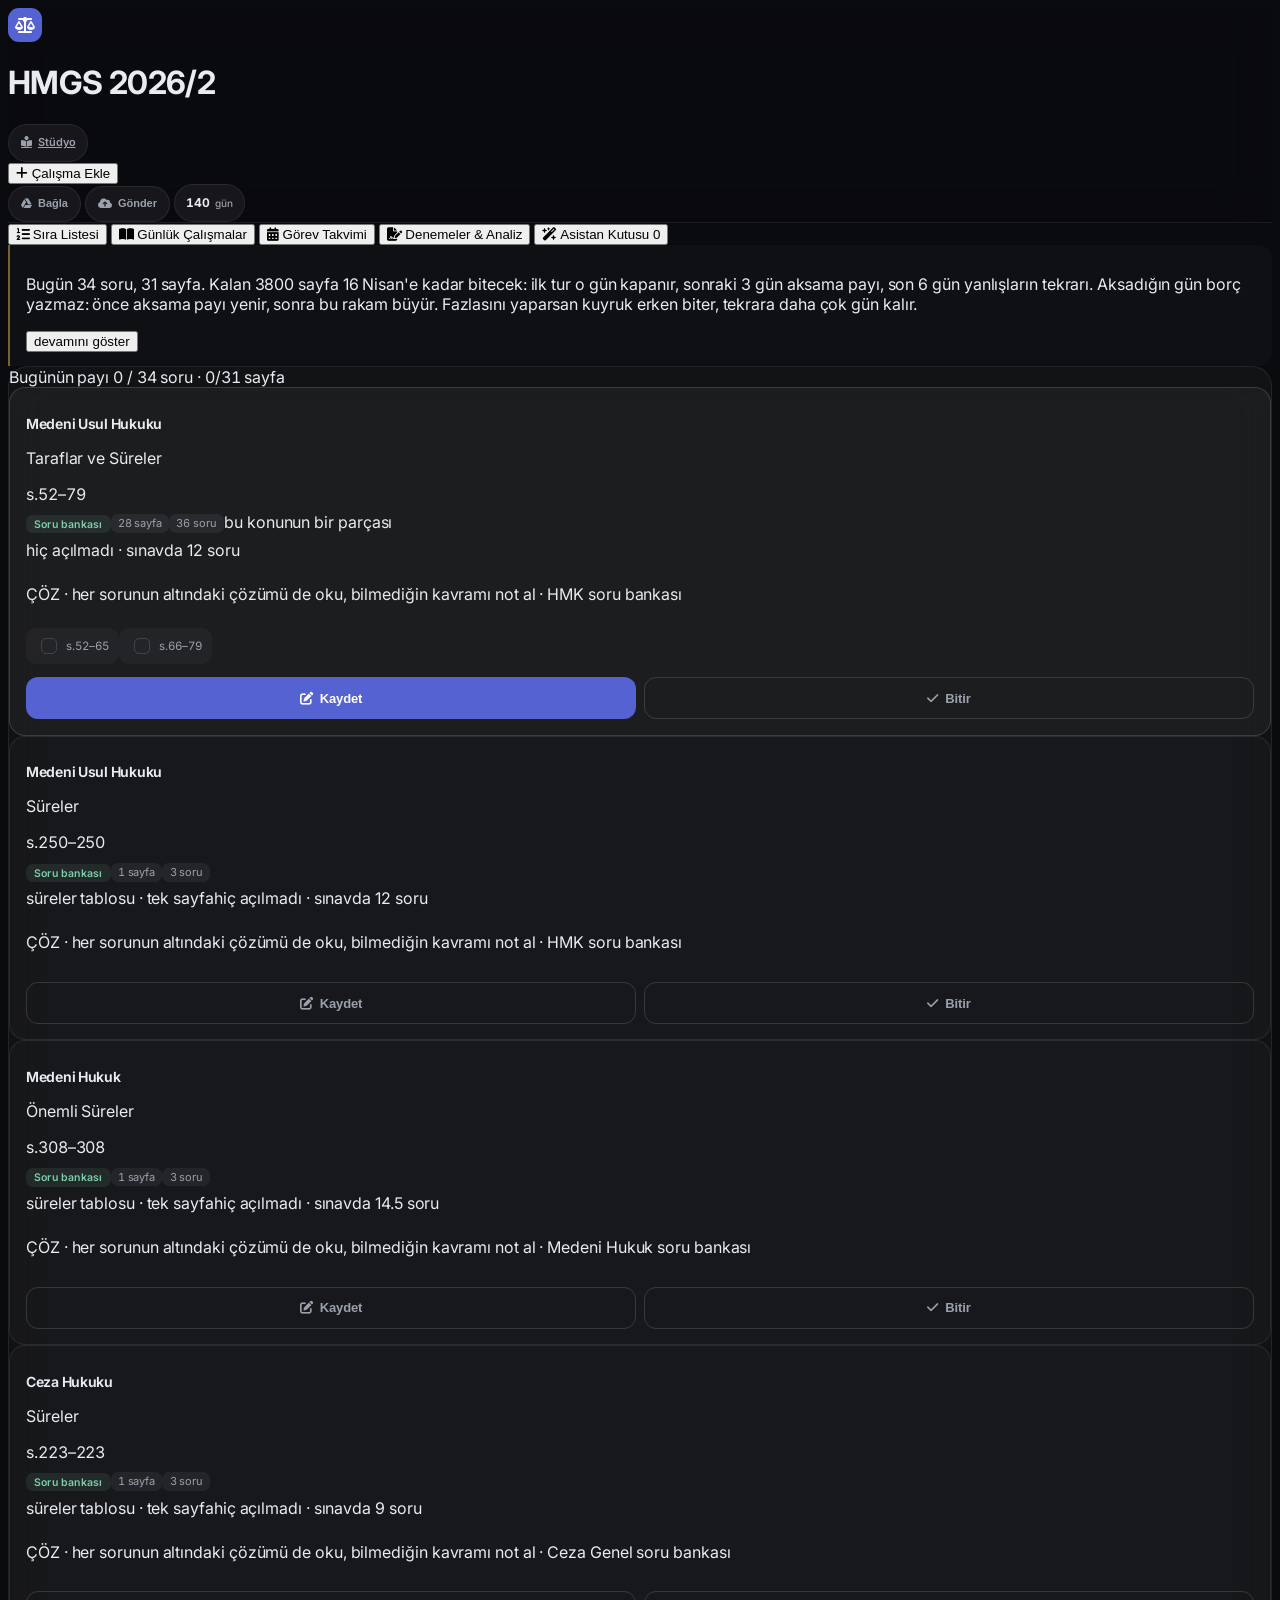
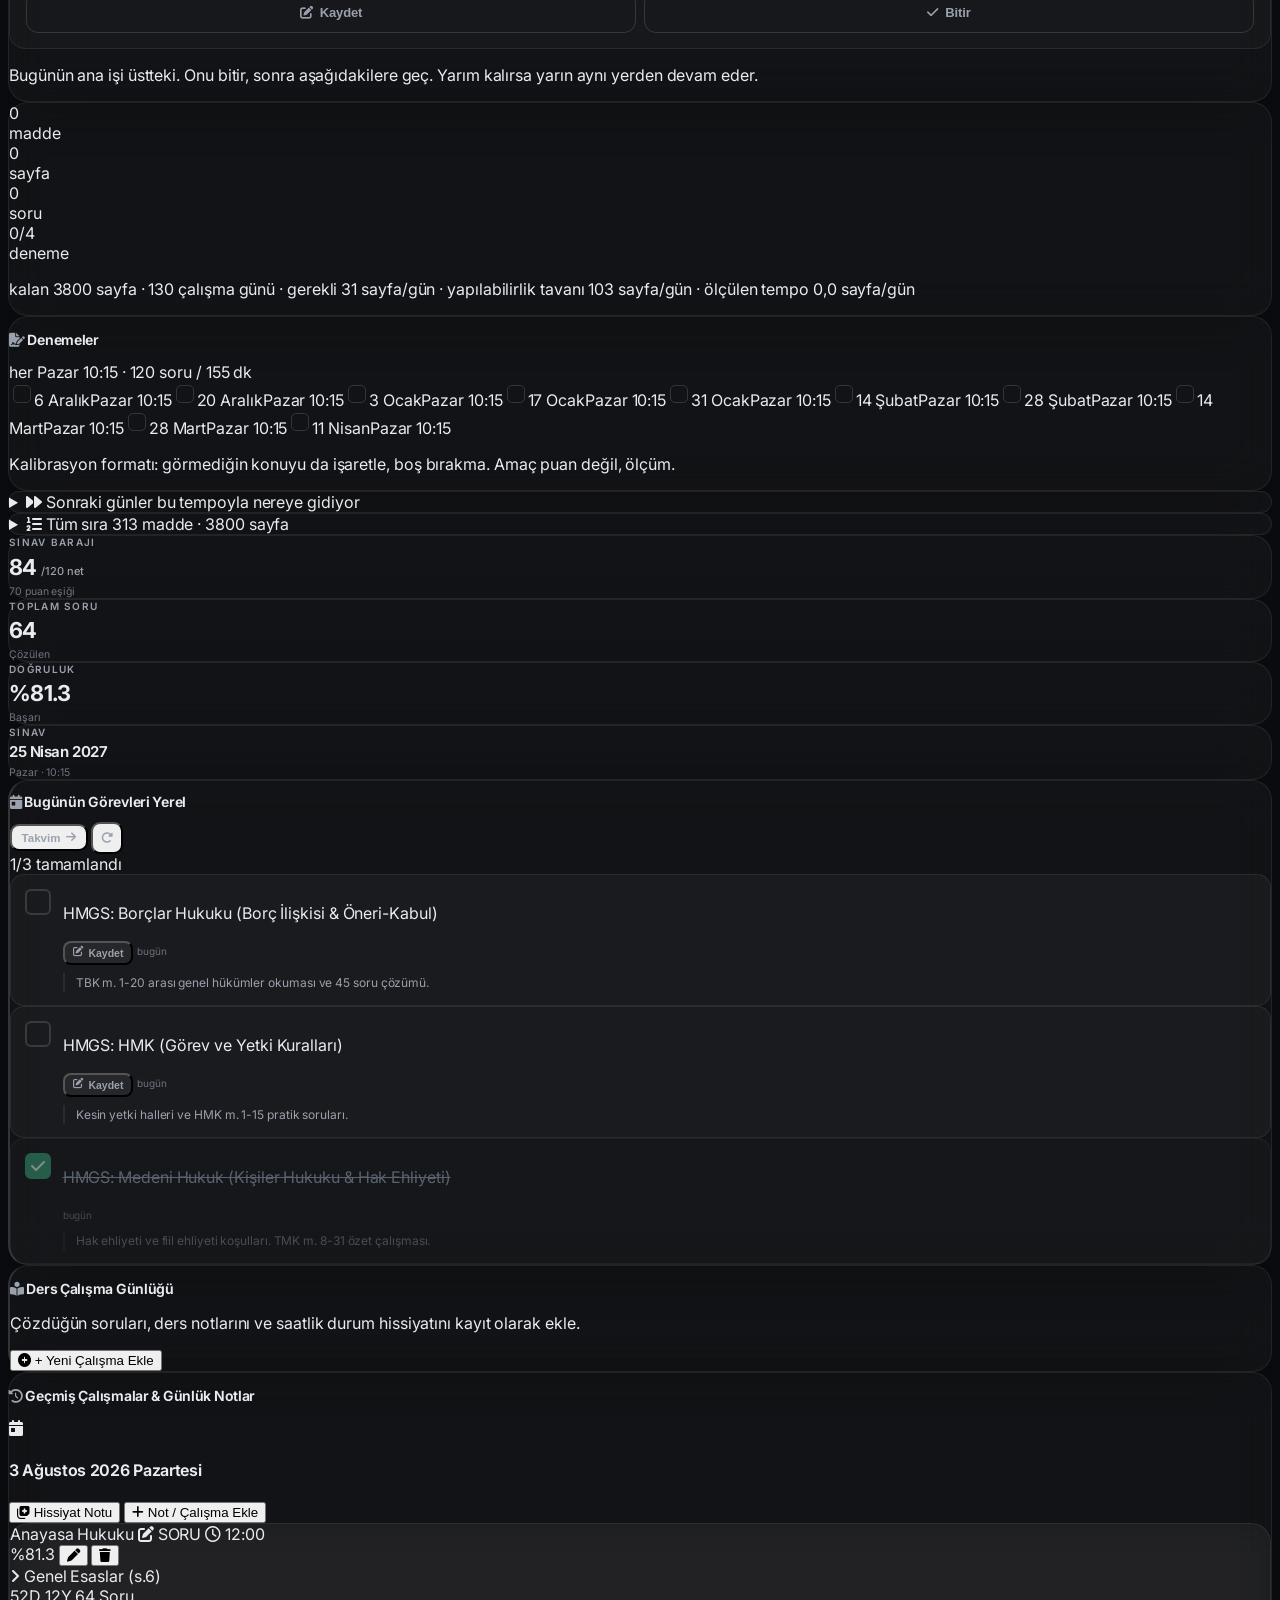
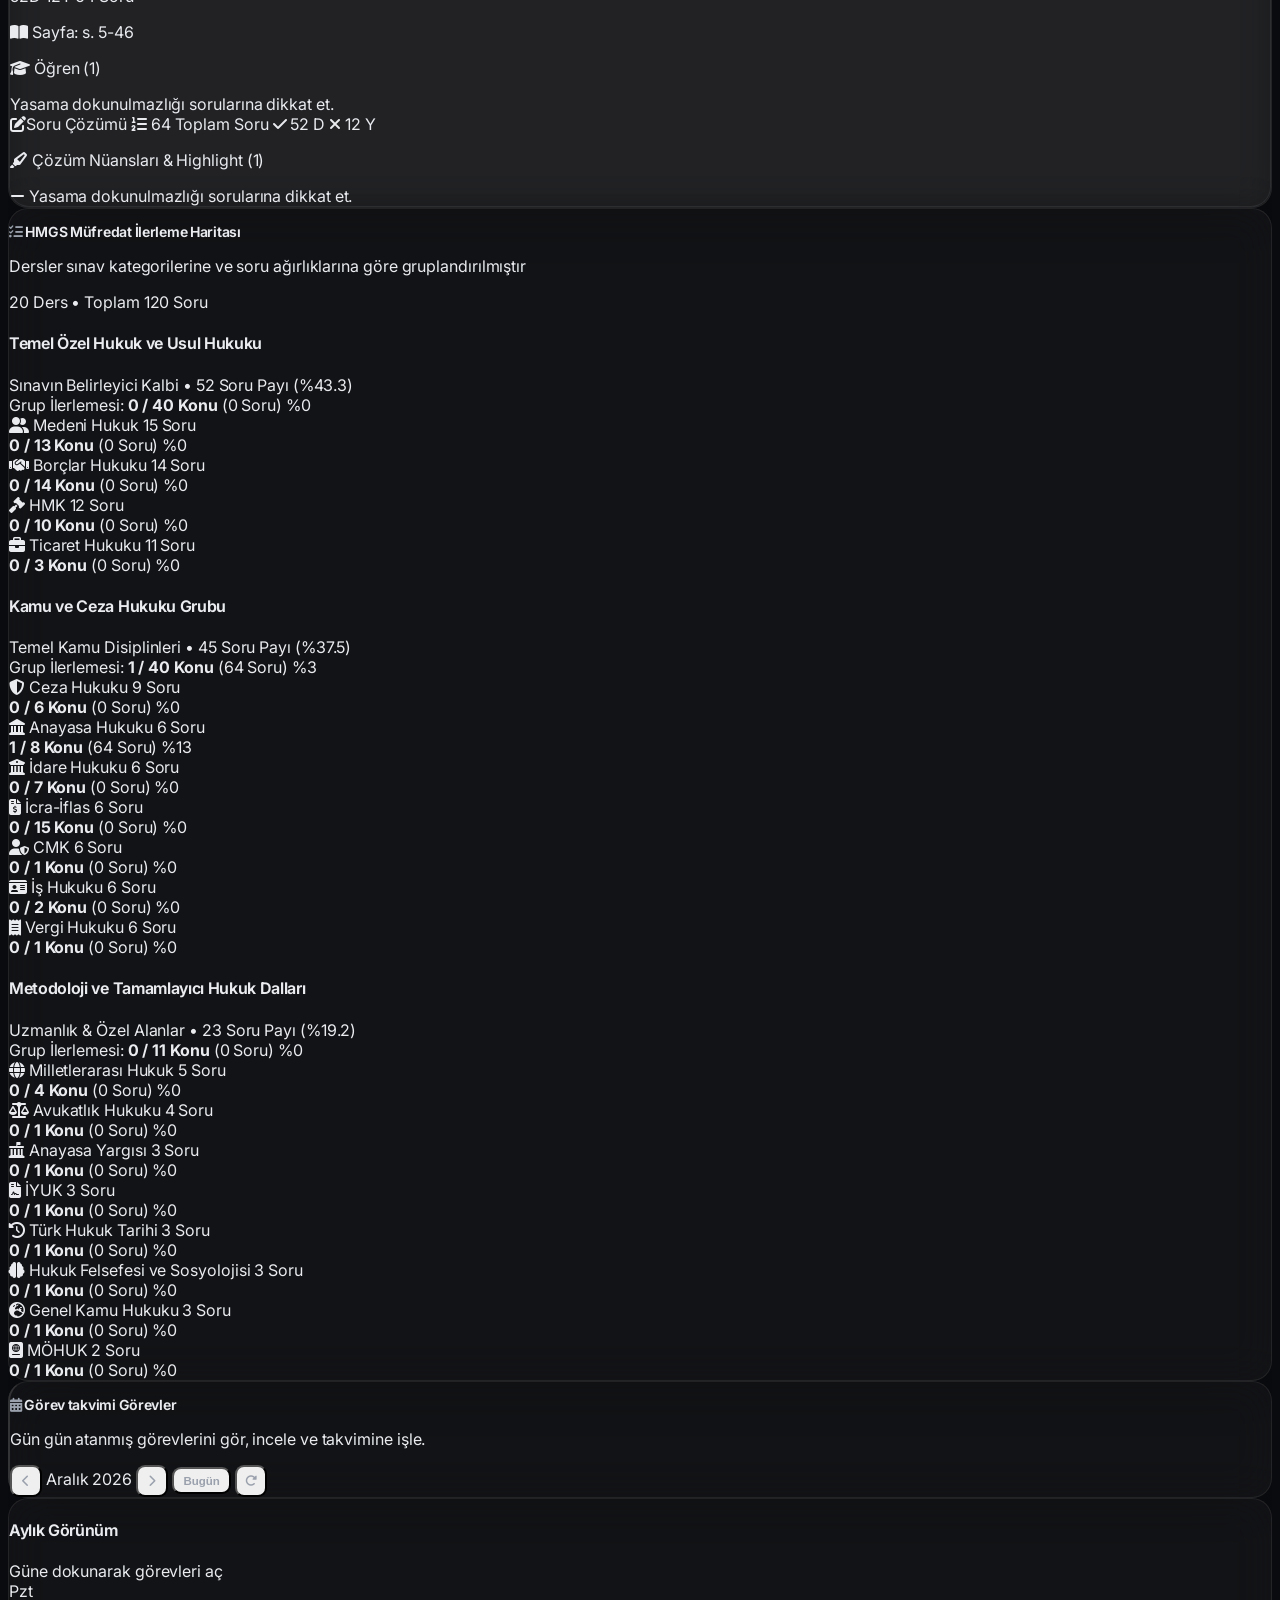
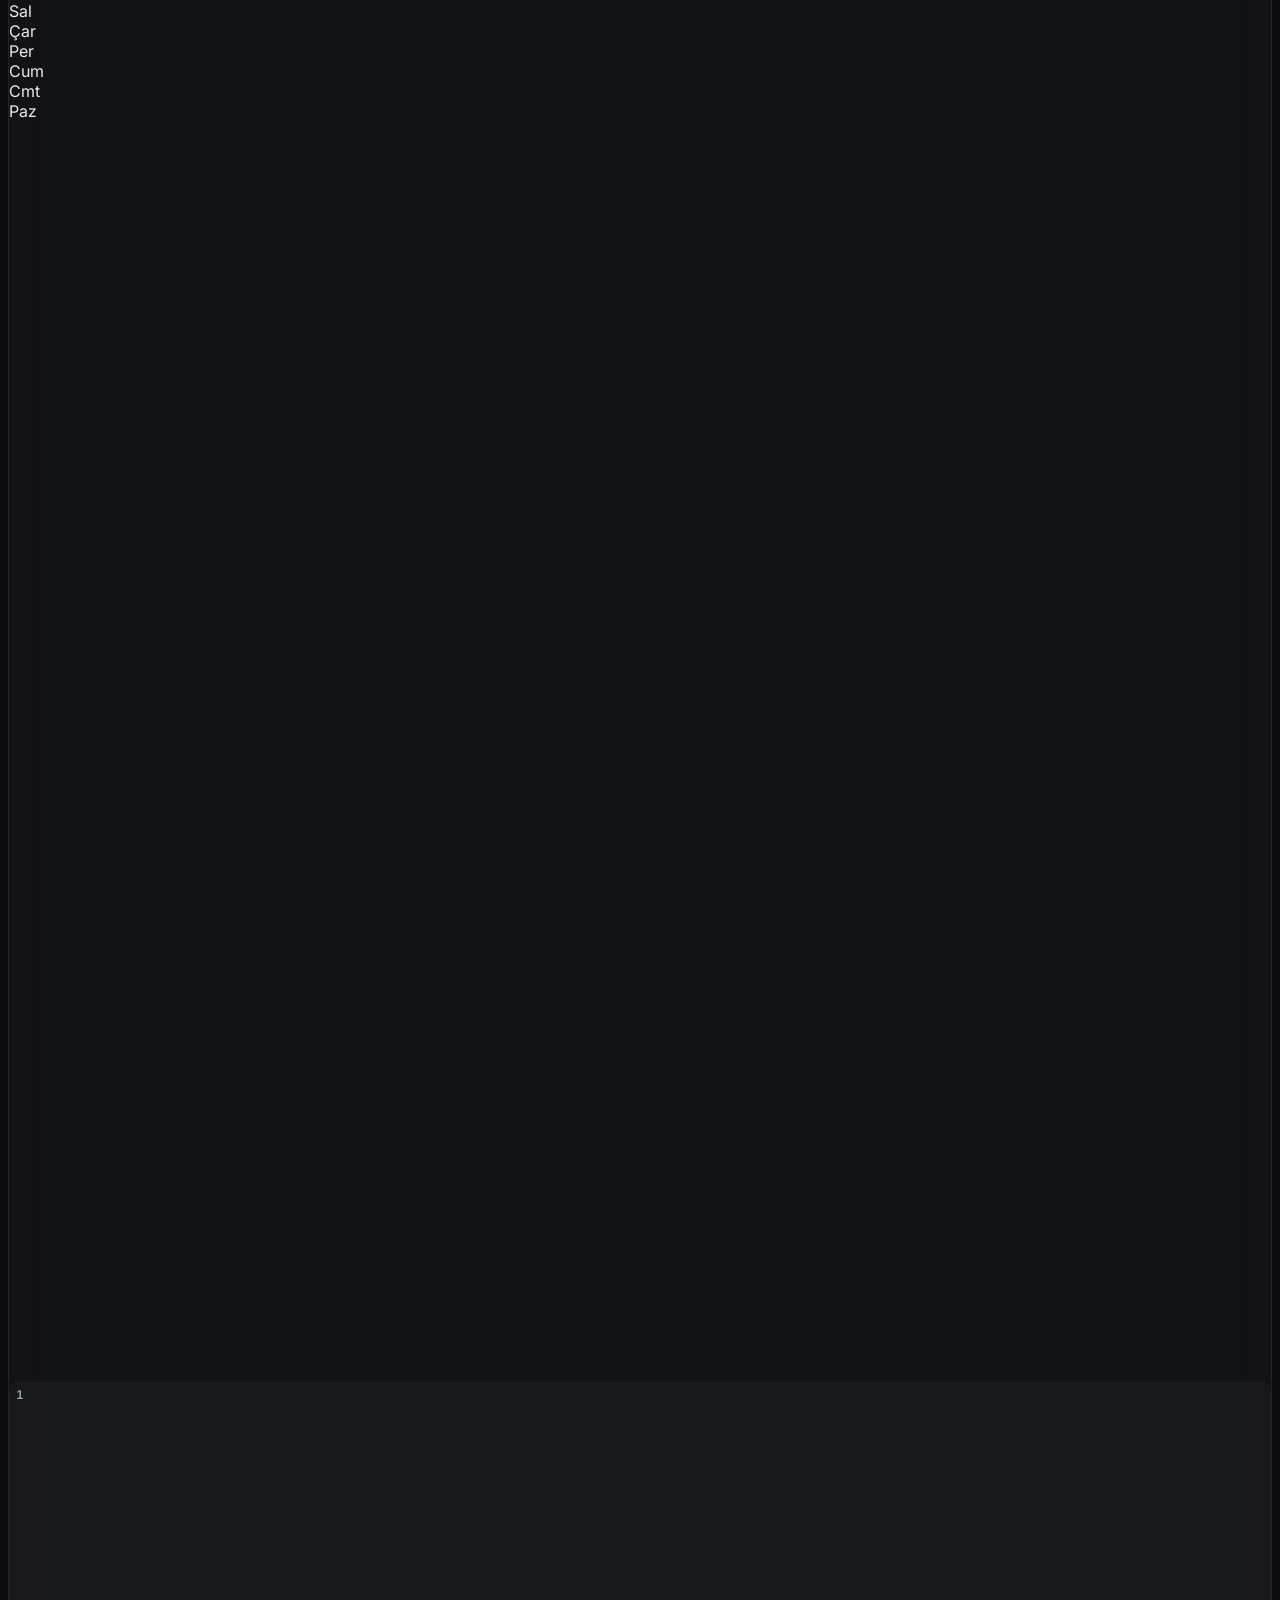
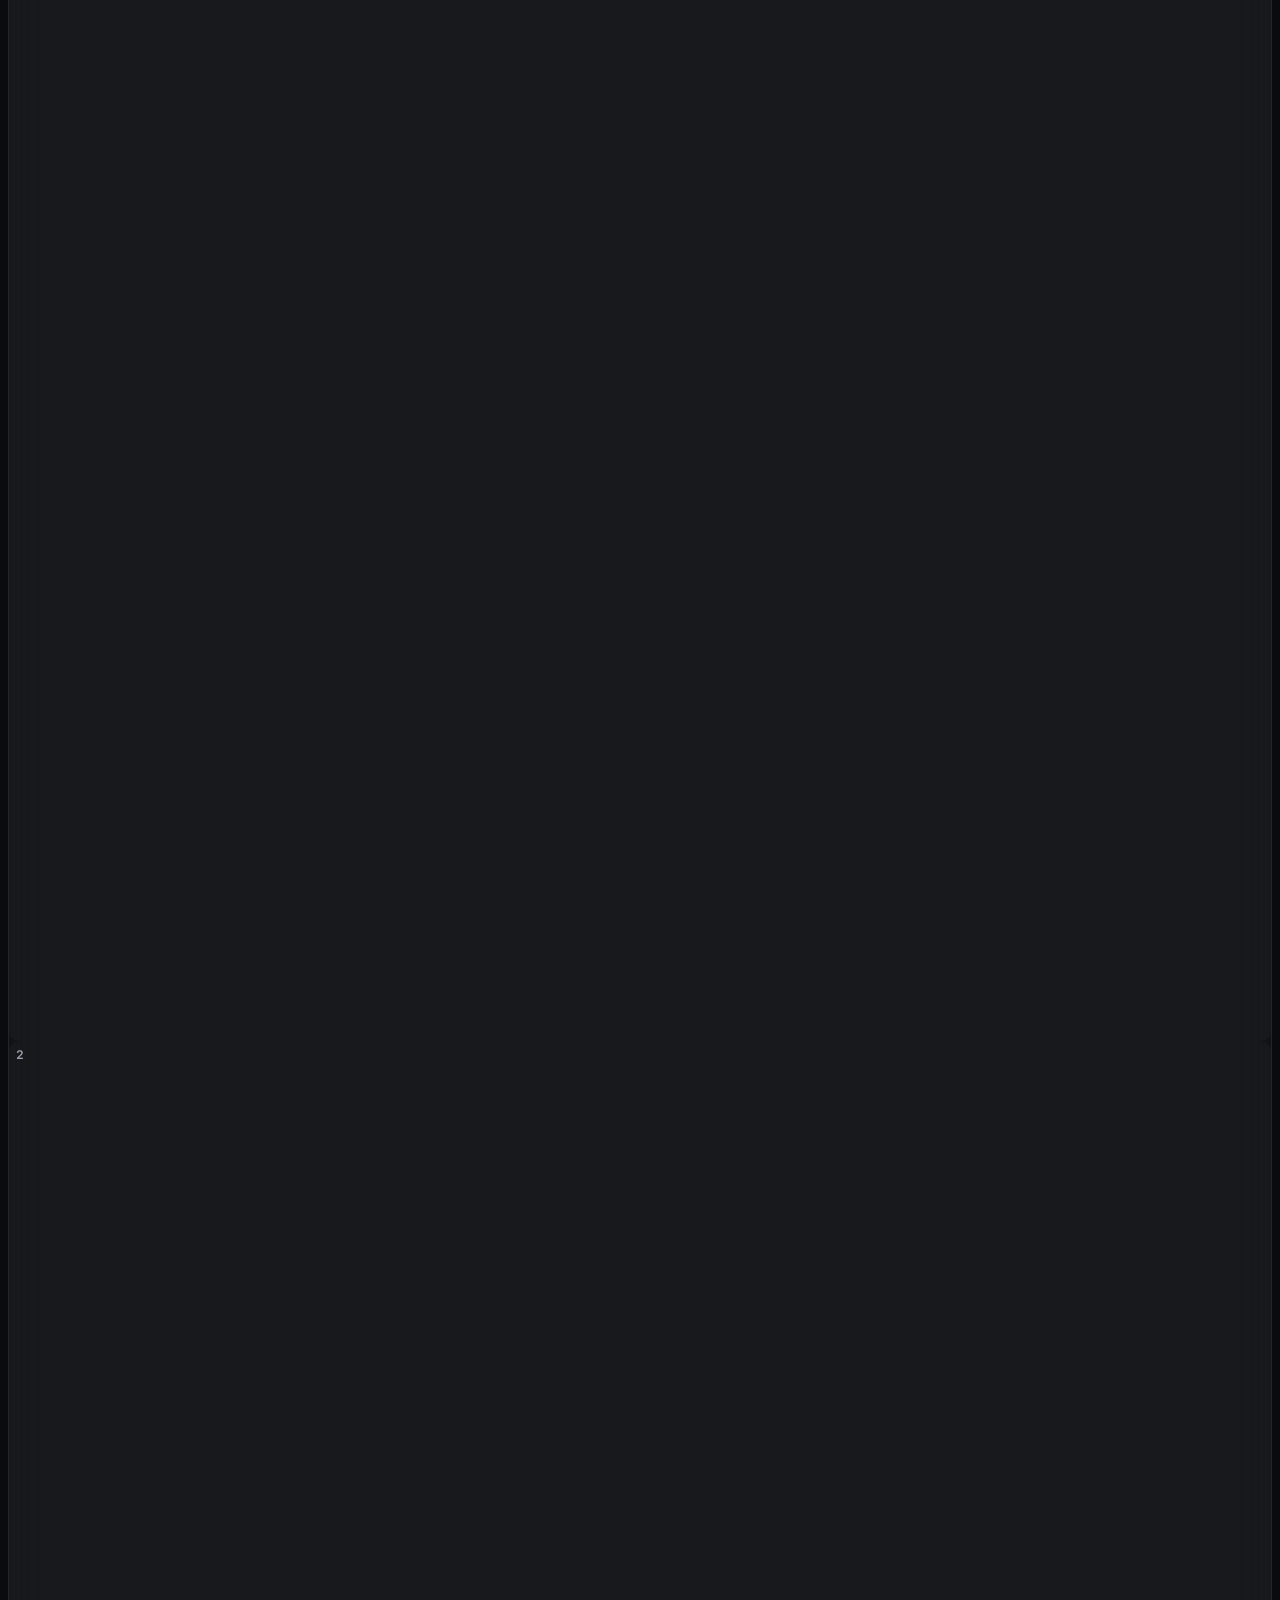
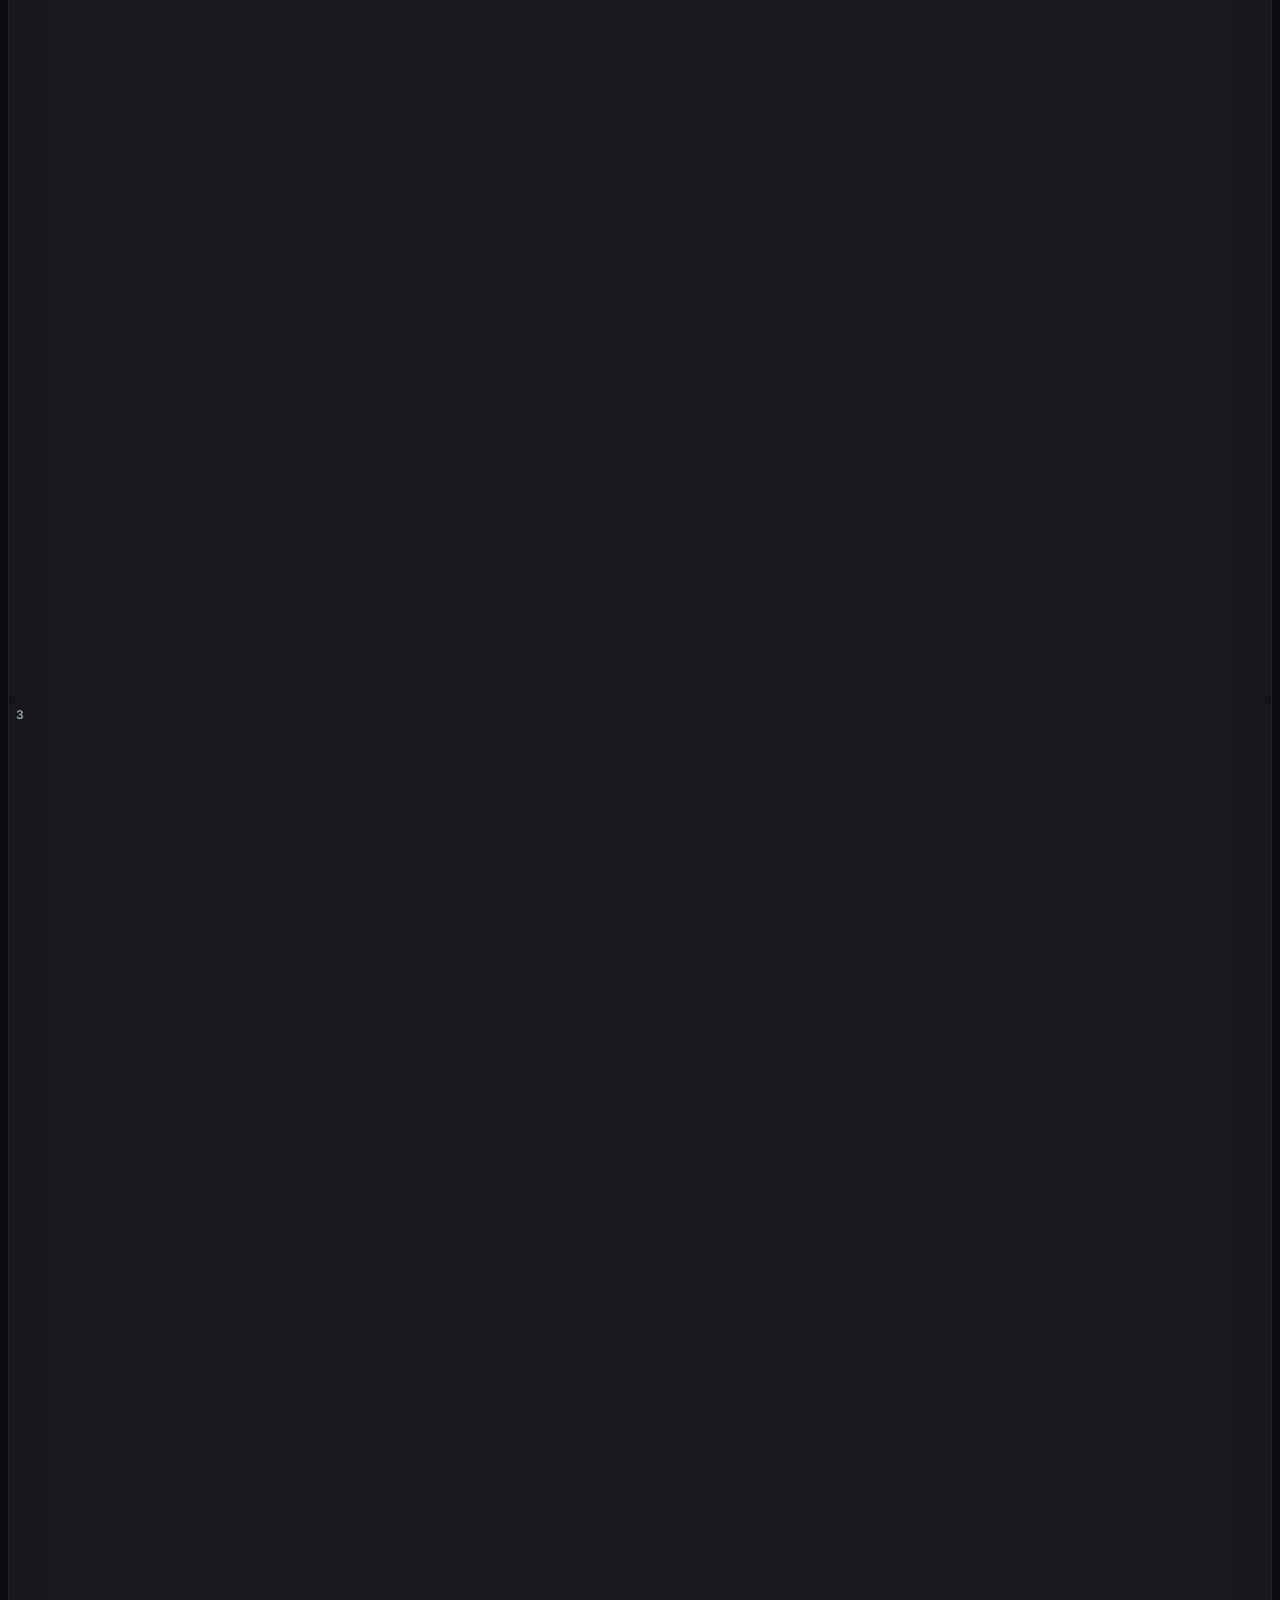
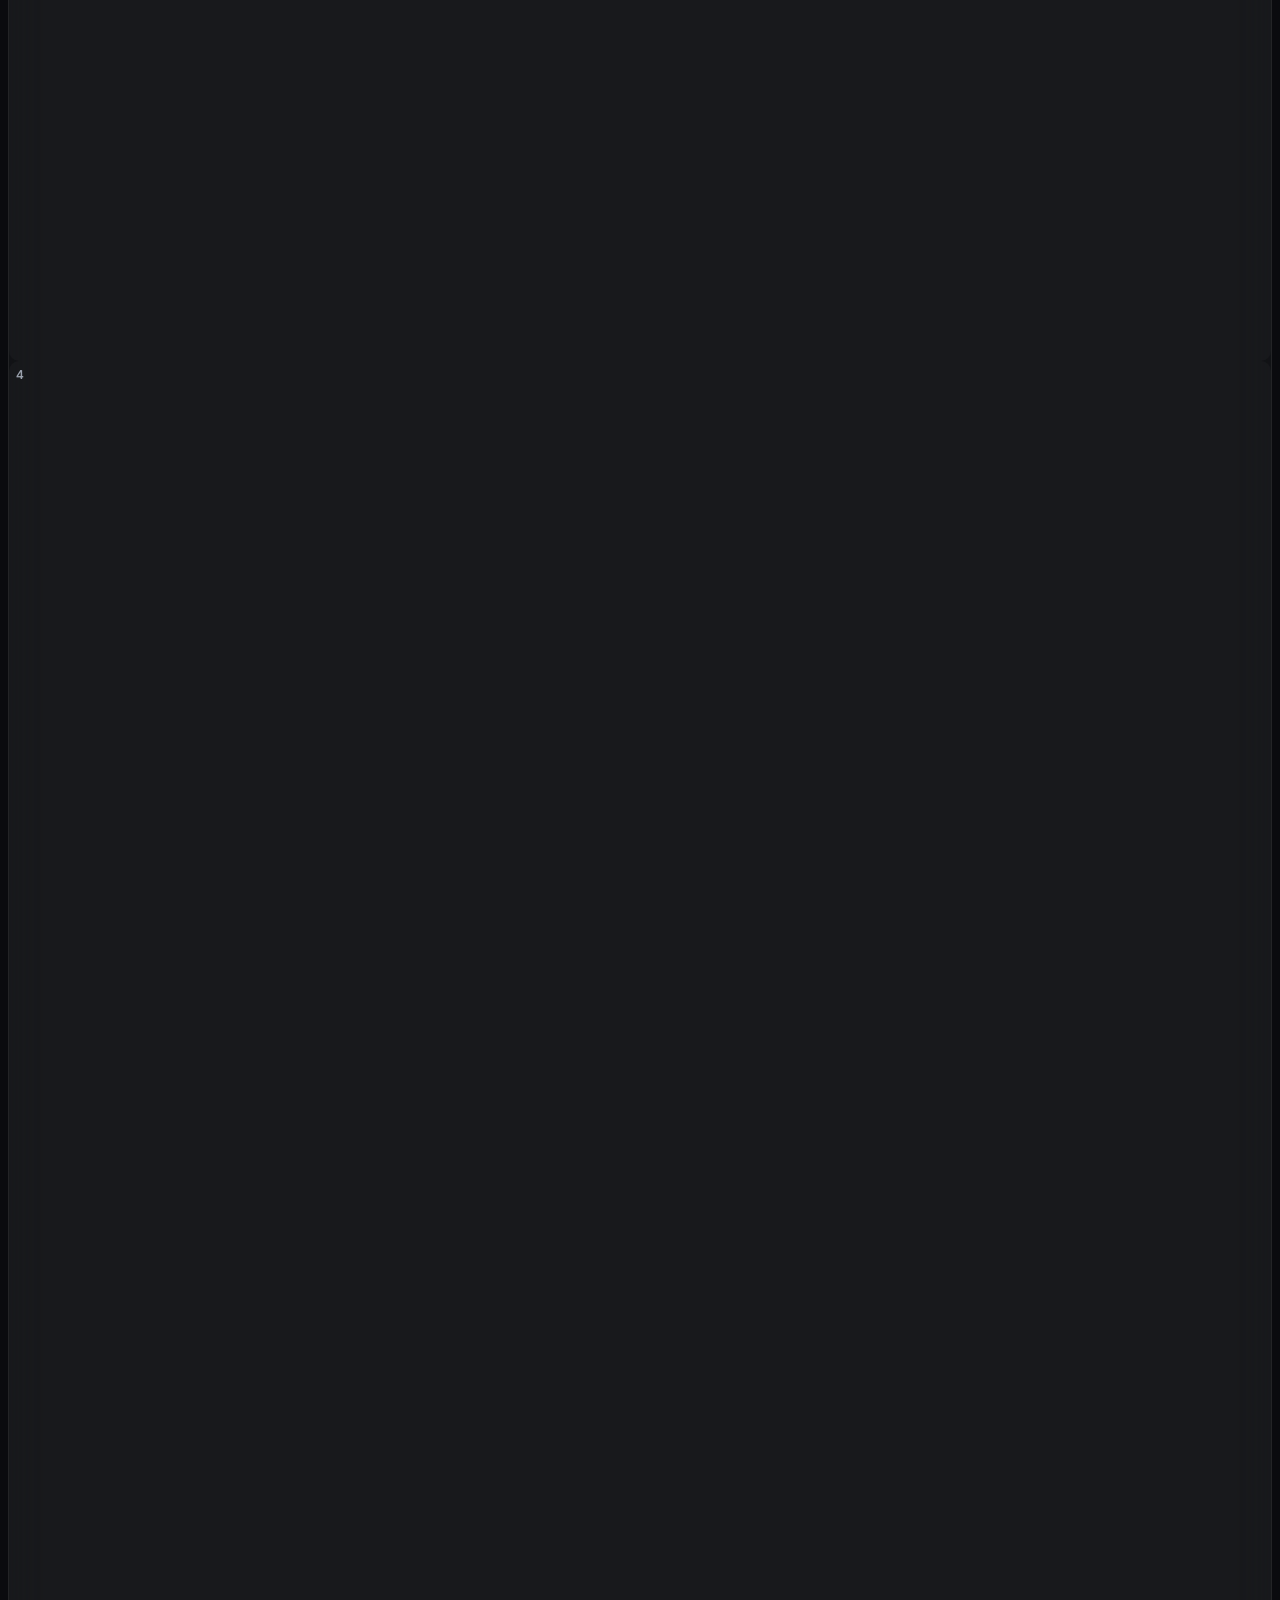
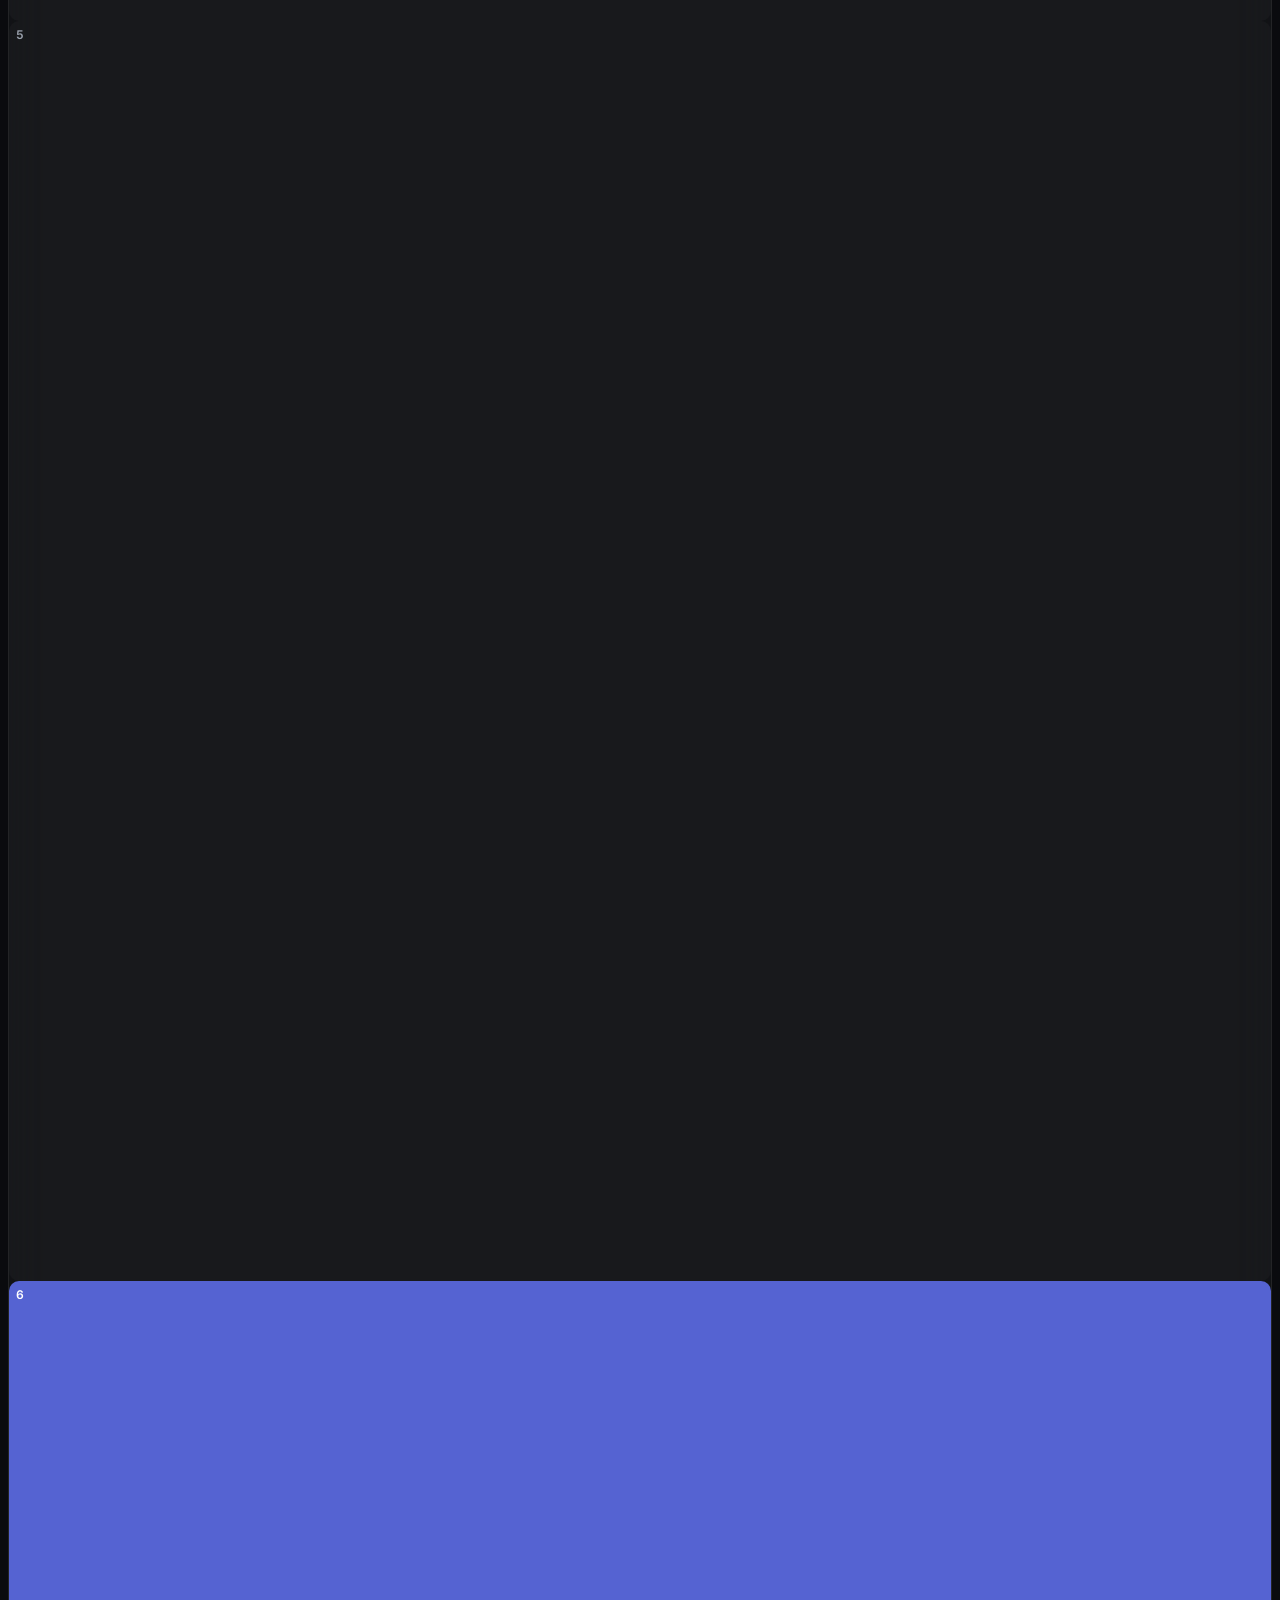
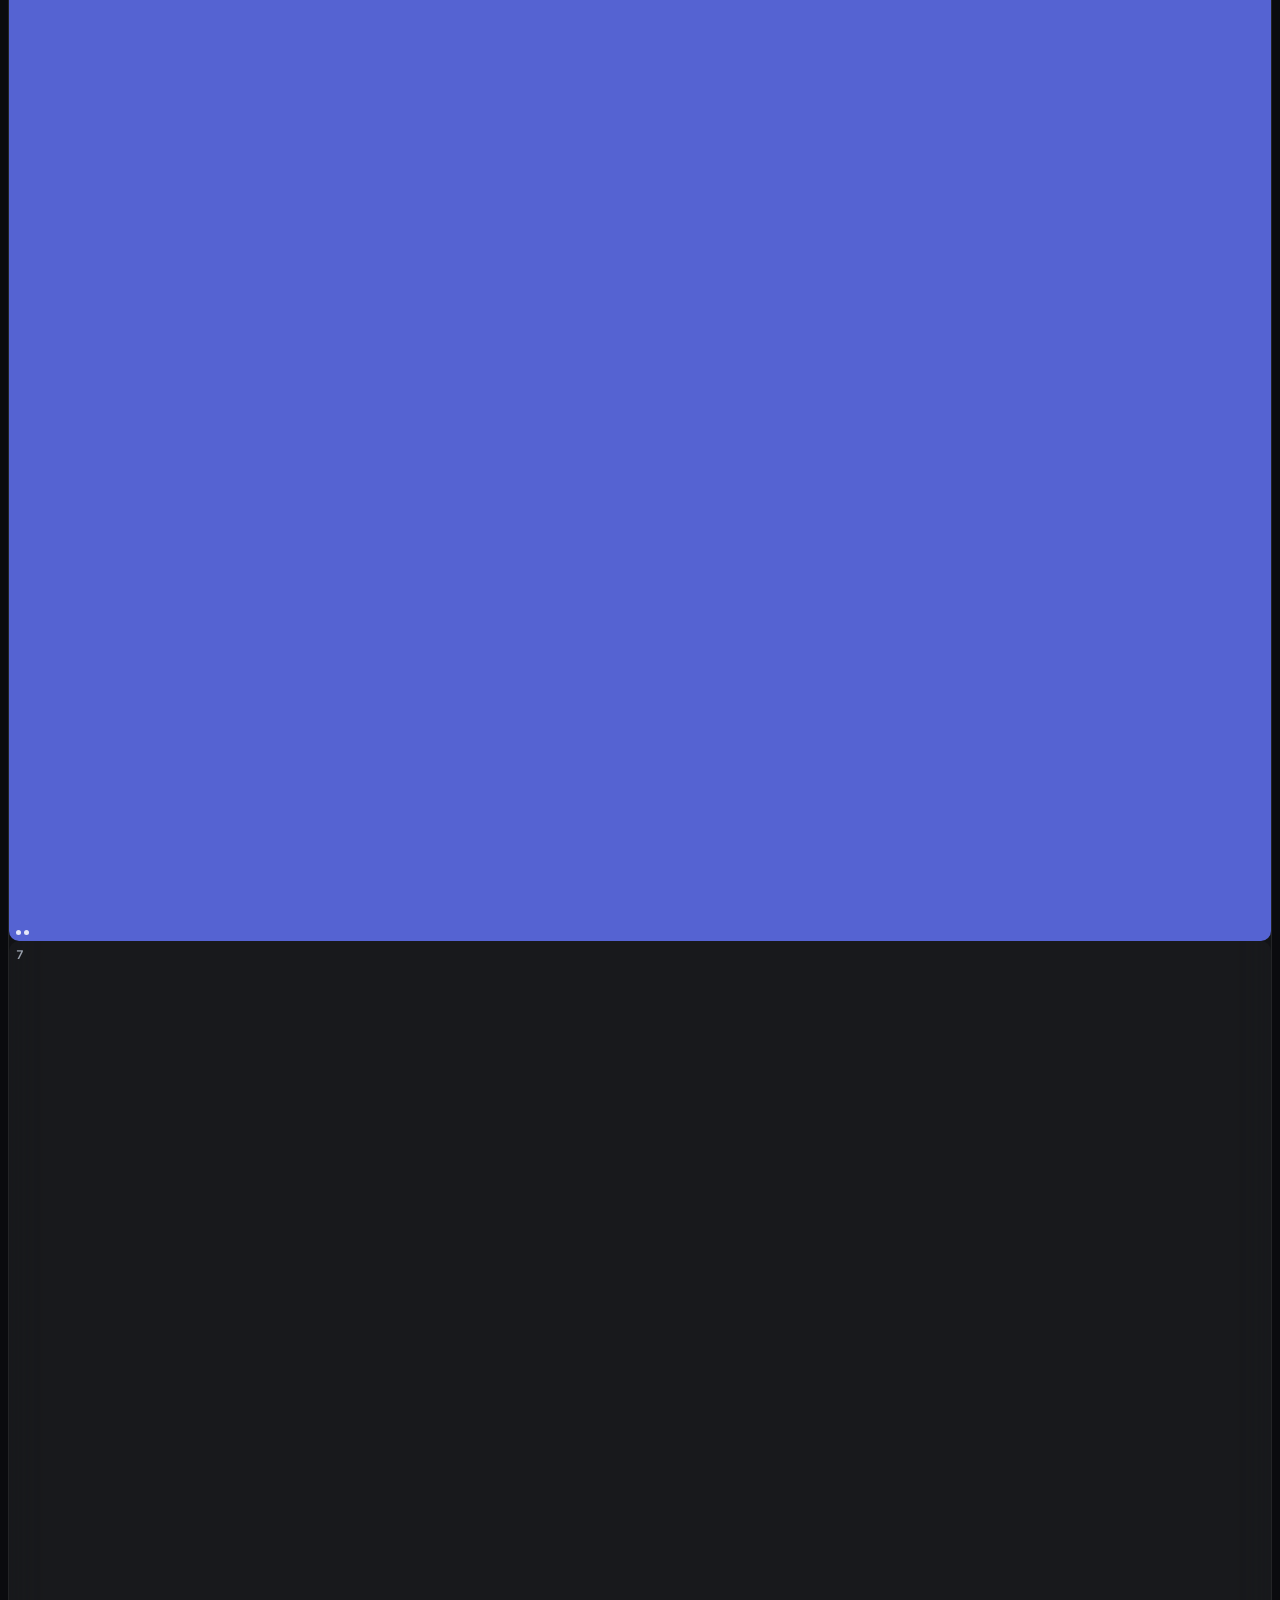
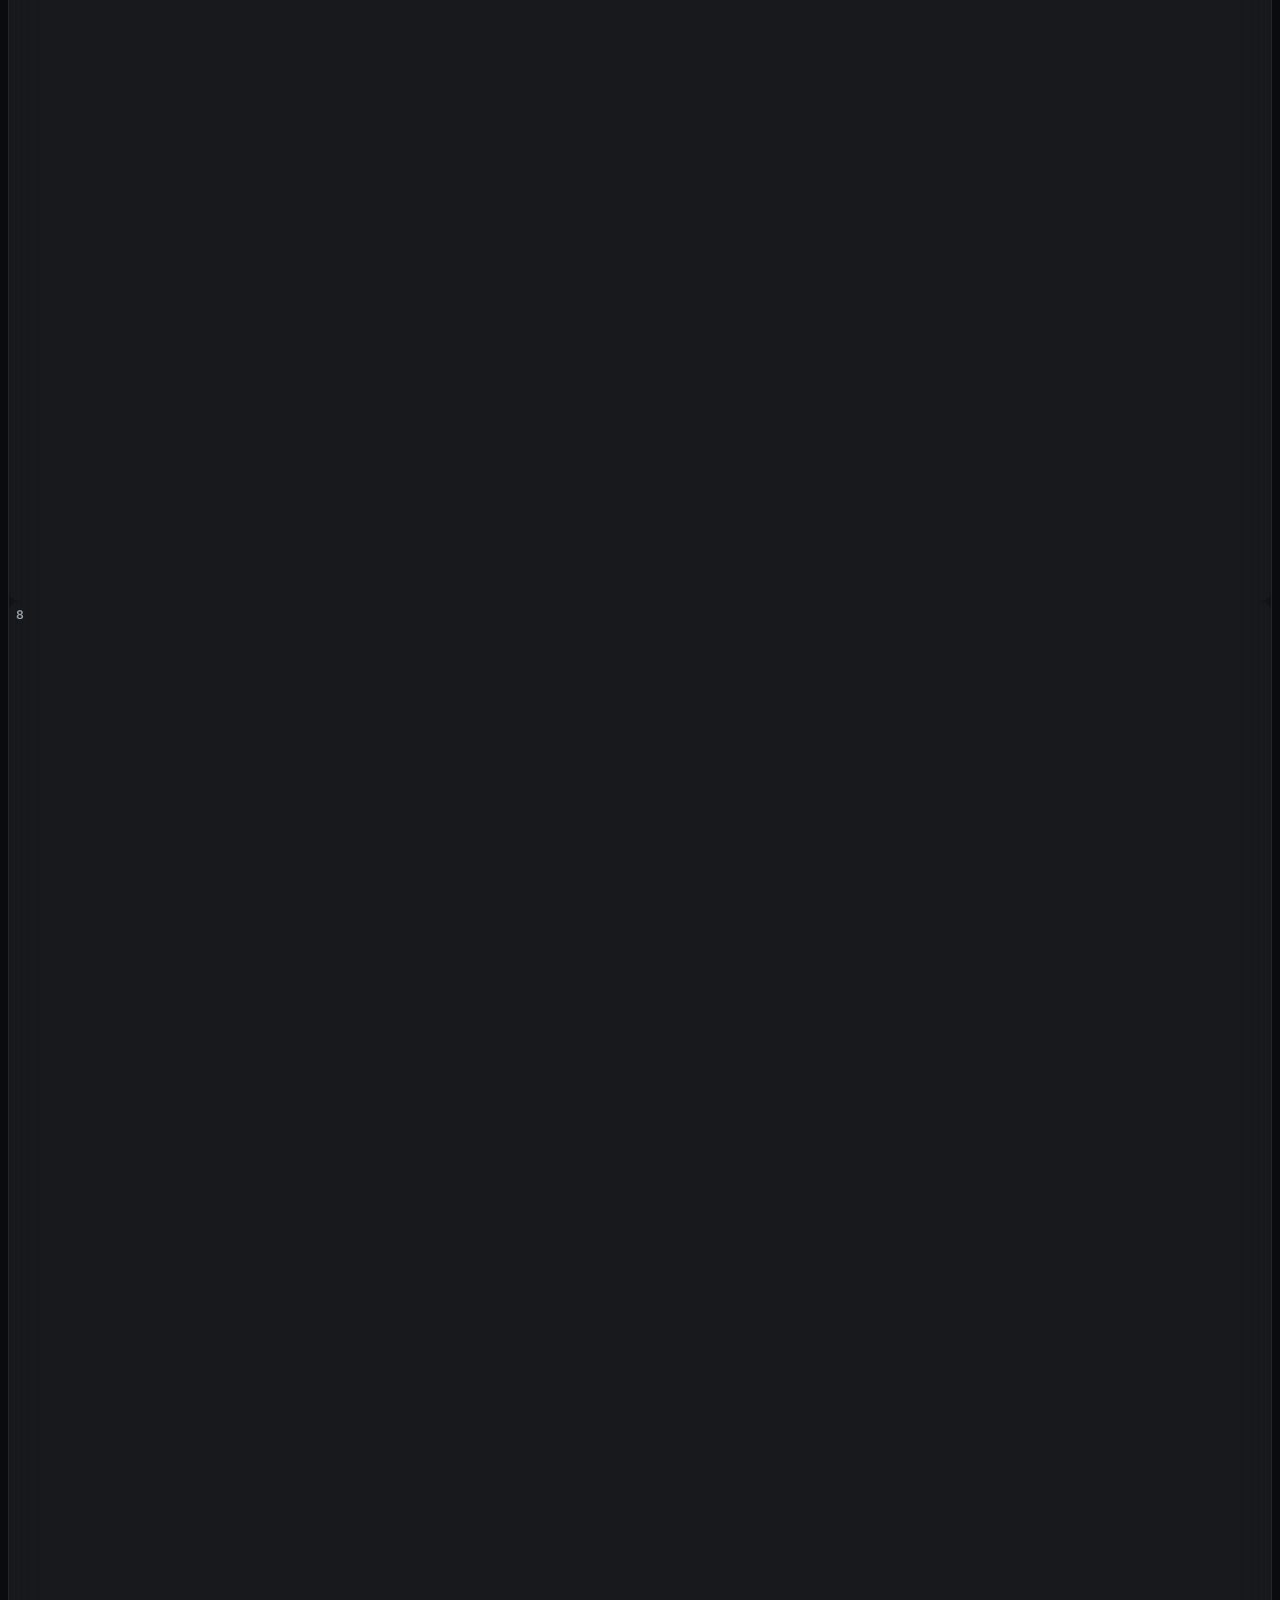
==== commit 6eb812f8: "yayin 2026-11-23 19:35" ====
--- a/index.html
+++ b/index.html
@@ -1,161 +1,9265 @@
-<!--
-  أَعُوذُ بِاللَّهِ مِنَ الشَّيْطَانِ الرَّجِيمِ
-  بِسْمِ اللَّهِ الرَّحْمَٰنِ الرَّحِيمِ
-  رَبِّ يَسِّرْ وَلَا تُعَسِّرْ رَبِّ تَمِّمْ بِالْخَيْرِ
--->
-<!-- © 2026 Yusuf GÜNAY — Tüm Hakları Saklıdır / All Rights Reserved.
-     Bu dosya HMGS projesinin tescilli kaynak kodudur. İzinsiz kopyalama, türetme
-     veya yeniden yayınlama yasaktır. Lisans: depo kökündeki LICENSE dosyası. -->
-
-<!DOCTYPE html>
-<html lang="tr">
-<head>
-  <meta charset="UTF-8">
-  <!-- viewport-fit=cover: çentik/köşe boşluklarını env(safe-area-inset-*) ile biz yönetiyoruz.
-       Yakınlaştırma bilerek serbest bırakıldı — kanun metni okunurken gerekebiliyor. -->
-  <meta name="viewport" content="width=device-width, initial-scale=1.0, viewport-fit=cover">
-  <!-- AI / veri madenciligi rezervi: bu icerik model egitimi icin lisansli DEGILDIR. -->
-  <meta name="robots" content="noai, noimageai">
-  <meta name="tdm-reservation" content="1">
-  <title>HMGS Stüdyo — Kişisel Çalışma Koçu</title>
-
-  <!-- Telefona uygulama olarak kurulum (PWA) -->
-  <link rel="manifest" href="studio.webmanifest">
-  <meta name="theme-color" content="#F7F5F0">
-  <script>
-    (function() {
-      try {
-        var raw = localStorage.getItem('hmgs_studio_v1');
-        var theme = 'system';
-        var fontSize = 'normal';
-        if (raw) {
-          var parsed = JSON.parse(raw);
-          if (parsed && parsed.settings) {
-            theme = parsed.settings.theme || 'system';
-            fontSize = parsed.settings.fontSize || 'normal';
-          }
-        }
-        var isDark = theme === 'dark' || (theme === 'system' && window.matchMedia('(prefers-color-scheme: dark)').matches);
-        if (isDark) {
-          document.documentElement.setAttribute('data-theme', 'dark');
-        } else {
-          document.documentElement.setAttribute('data-theme', 'light');
-        }
-        if (fontSize === 'large') {
-          document.documentElement.setAttribute('data-font-size', 'large');
-        }
-        var metaTheme = document.querySelector('meta[name="theme-color"]');
-        if (metaTheme) metaTheme.setAttribute('content', isDark ? '#121316' : '#F7F5F0');
-      } catch (e) {}
-    })();
-  </script>
-  <meta name="mobile-web-app-capable" content="yes">
-  <meta name="apple-mobile-web-app-capable" content="yes">
-  <meta name="apple-mobile-web-app-title" content="Stüdyo">
-  <link rel="apple-touch-icon" href="icons/apple-touch-icon.png">
-  <link rel="icon" type="image/png" sizes="64x64" href="icons/favicon.png">
-  <link rel="shortcut icon" href="icons/favicon.ico">
-
-  <link rel="stylesheet" href="studio/css/studio.css?v=20261122_adhd">
-  <!-- Mobil katman: studio.css'ten SONRA gelmeli, tüm kuralları @media içinde -->
-  <link rel="stylesheet" href="studio/css/studio-mobile.css?v=20260926_1">
-  <link rel="stylesheet" href="studio/css/notlar.css?v=20260926_2">
-  <!-- Google Identity Services (Drive Vault Eşitleme) -->
-  <script src="https://accounts.google.com/gsi/client" async defer></script>
-</head>
-<body>
-
-  <header class="topbar">
-    <div class="brand">HMGS <span>Stüdyo</span></div>
-    <nav class="nav">
-      <button data-view="today"    aria-current="true">Bugün</button>
-      <button data-view="flow"     aria-current="false">Konular</button>
-      <button data-view="notlar"   aria-current="false">Notlar</button>
-      <button data-view="akim"     aria-current="false">Akış</button>
-      <button data-view="practice" aria-current="false">Soru</button>
-      <button data-view="pratik"   aria-current="false">Pratik</button>
-      <button data-view="exam"     aria-current="false">Deneme</button>
-      <button data-view="progress" aria-current="false">İlerleme</button>
-    </nav>
-    <a href="cikmis.html" class="nav-portal-badge emerald" title="240 Arşiv Sorusu & Detaylı Odak Röntgeni">Arşiv Röntgeni</a>
-    <a href="portal.html" class="nav-portal-badge indigo" title="HMGS Portala Dön">Portal</a>
-    <span class="countdown" id="countdown">Sınava <b>–</b></span>
-
-    <div class="topbar-actions">
-      <!-- BUG (17 Eyl 2026): önceden kütüphaneyi Drive'dan elle yeniden çekecek
-           hiçbir erişilebilir buton yoktu (sync-vault yalnızca ilk-açılış
-           ekranında vardı). PC'de yeni soru ekleyip kasayı gönderdiğinizde
-           telefon/tarayıcı eski (önbellekteki) kopyada takılı kalıyordu.
-           Bu buton her zaman görünür; tıklanınca Drive'daki en güncel
-           kasayı indirip anında uygular. -->
-      <button class="icon-btn" id="btnSyncVault" data-act="sync-vault-quiet" title="Kütüphaneyi Drive'dan Yeniden Eşitle (yeni soru eklediysen kullan)" aria-label="Kütüphaneyi yenile">
-        <svg viewBox="0 0 24 24" fill="none" stroke="currentColor" stroke-width="2" stroke-linecap="round" stroke-linejoin="round">
-          <path d="M21 2v6h-6"></path>
-          <path d="M3 12a9 9 0 0 1 15-6.7L21 8"></path>
-          <path d="M3 22v-6h6"></path>
-          <path d="M21 12a9 9 0 0 1-15 6.7L3 16"></path>
-        </svg>
-      </button>
-      <button class="icon-btn" id="btnToggleFontSize" data-act="toggle-font-size" title="Metin Boyutunu Değiştir" aria-label="Metin boyutu">
-        <span style="font-family:var(--sans);font-size:0.72rem;font-weight:700">A±</span>
-      </button>
-      <button class="icon-btn" id="btnToggleTheme" data-act="toggle-theme" title="Karanlık / Aydınlık Tema" aria-label="Tema değiştir">
-        <svg id="themeIcon" viewBox="0 0 24 24" fill="none" stroke="currentColor" stroke-width="2" stroke-linecap="round" stroke-linejoin="round">
-          <path d="M21 12.79A9 9 0 1 1 11.21 3 7 7 0 0 0 21 12.79z"></path>
-        </svg>
-      </button>
-    </div>
-  </header>
-
-  <main>
-    <section id="view-today"    class="view on"></section>
-    <section id="view-odevler"  class="view"></section>
-    <section id="view-flow"     class="view"></section>
-    <section id="view-akim"     class="view"></section>
-    <section id="view-practice" class="view"></section>
-    <section id="view-pratik"   class="view"></section>
-    <section id="view-exam"     class="view"></section>
-    <section id="view-progress" class="view"></section>
-    <section id="view-notlar"   class="view"></section>
-  </main>
-
-  <!-- Veri katmanı: klasik script, yerel ve çevrimdışı çalışma için global sabitler -->
-  <script src="topics.js"></script>
-  <script src="questions.js"></script>
-  <script src="questions_ai.js"></script>
-  <!-- Kitap envanteri: yerelde var, prod'da 404 (veri kasaya tasindi) -->
-  <script src="kitap_envanteri.js"></script>
-
-  <!-- Etkileşimli görsel motoru (window.HMGSV3) -->
-  <script src="js/visual-engines-v3.js"></script>
-
-  <!-- Uygulama: ES modülleri (Vault & IndexedDB Destekli) -->
-  <script type="module" src="studio/js/main.js?v=20261122_adhd"></script>
-
-  <!-- Servis çalışanı: yalnız güvenli bağlamda (https / localhost) kayıt olur. -->
-  <script>
-    if ('serviceWorker' in navigator && window.isSecureContext) {
-      window.addEventListener('load', () => {
-        navigator.serviceWorker.register('sw.js').catch(err => console.warn('[sw] kayıt olmadı:', err));
-      });
-    }
-
-    // Yalnızca file:// protokolü ile açıldığında uyar (CORS engeli)
-    if (location.protocol === 'file:') {
-      window.addEventListener('DOMContentLoaded', function() {
-        var host = document.getElementById('view-today');
-        if (host) {
-          host.innerHTML = '<div class="wrap" style="padding:2rem 1rem"><div class="card" style="border-left:4px solid var(--warn);background:#fff">' +
-            '<h3 style="font-size:1.15rem;font-weight:700;margin-bottom:0.6rem;color:var(--ink)">HMGS Stüdyo Yerel Sunucu Gerektiriyor</h3>' +
-            '<p style="color:var(--ink-2);font-size:0.92rem;line-height:1.6;margin-bottom:1.2rem">' +
-            'Uygulama doğrudan dosya sisteminden (<code>file://</code>) açıldığı için tarayıcı güvenlik politikası (CORS) gereği JavaScript modülleri engellendi.' +
-            '<br><br><b>Çözüm:</b> Proje klasöründeki <code>baslat.bat</code> dosyasını çalıştırın veya tarayıcıda <b><a href="http://localhost:8766/studio.html" style="color:var(--accent);text-decoration:underline">http://localhost:8766/studio.html</a></b> adresini açın.</p>' +
-            '<a href="http://localhost:8766/studio.html" class="btn" style="text-decoration:none;display:inline-block">http://localhost:8766 Adresine Git</a>' +
-            '</div></div>';
-        }
-      });
-    }
-  </script>
-</body>
-</html>
-
+<!--
+  أَعُوذُ بِاللَّهِ مِنَ الشَّيْطَانِ الرَّجِيمِ
+  بِسْمِ اللَّهِ الرَّحْمَٰنِ الرَّحِيمِ
+  رَبِّ يَسِّرْ وَلَا تُعَسِّرْ رَبِّ تَمِّمْ بِالْخَيْرِ
+-->
+<!-- © 2026 Yusuf GÜNAY — Tüm Hakları Saklıdır / All Rights Reserved.
+     Bu dosya HMGS projesinin tescilli kaynak kodudur. İzinsiz kopyalama, türetme
+     veya yeniden yayınlama yasaktır. Lisans: depo kökündeki LICENSE dosyası. -->
+
+<!DOCTYPE html>
+<html lang="tr" class="dark">
+<head>
+    <meta charset="UTF-8">
+    <meta name="viewport" content="width=device-width, initial-scale=1.0, maximum-scale=1.0, user-scalable=no, viewport-fit=cover">
+    <!-- AI / veri madenciligi rezervi: bu icerik model egitimi icin lisansli DEGILDIR. -->
+    <meta name="robots" content="noai, noimageai">
+    <meta name="tdm-reservation" content="1">
+    <title>HMGS 2026/2 — Performans & Çalışma Takibi</title>
+    <!-- PWA & Mobile Native App Integration -->
+    <link rel="manifest" href="manifest.json">
+    <meta name="theme-color" content="#0b0f19">
+    <meta name="apple-mobile-web-app-capable" content="yes">
+    <meta name="apple-mobile-web-app-status-bar-style" content="black-translucent">
+    <meta name="apple-mobile-web-app-title" content="HMGS 2026">
+    <link rel="apple-touch-icon" href="apple-touch-icon.png">
+    <link rel="icon" type="image/png" sizes="64x64" href="favicon.png">
+    <link rel="shortcut icon" href="favicon.ico">
+    <!-- Tailwind CSS -->
+    <script src="https://cdn.tailwindcss.com"></script>
+    <!-- FontAwesome Icons -->
+    <link rel="stylesheet" href="https://cdnjs.cloudflare.com/ajax/libs/font-awesome/6.5.1/css/all.min.css">
+    <!-- Google Fonts: Inter -->
+    <link href="https://fonts.googleapis.com/css2?family=Inter:wght@300;400;500;600;700;800;900&display=swap" rel="stylesheet">
+    <!-- Google Identity Services -->
+    <script src="https://accounts.google.com/gsi/client" async defer></script>
+
+
+
+<script>
+        /* ── PALET (2 Eylül 2026) ─────────────────────────────────────────
+           Uygulamada 16 ayrı renk ailesi yarışıyordu. Ölçekler burada
+           dört role indirgendi: tek aksan + üç durum rengi. Utility
+           sınıflarına dokunmadan tüm arayüz aynı palete oturur.
+           ───────────────────────────────────────────────────────────────── */
+        const HMGS_ACCENT = { 50:'#eef0ff',100:'#e0e4ff',200:'#c6cdff',300:'#a7b1fb',400:'#8b96f2',500:'#6f7ce6',600:'#5563d2',700:'#414ead',900:'#242c62',800:'#313b85',950:'#171b3c' };
+        const HMGS_OK     = { 50:'#eef9f3',100:'#d7f0e4',200:'#aee0c8',300:'#7ecca8',400:'#54b78c',500:'#369c73',600:'#2a805e',700:'#22654b',800:'#1a4c39',900:'#123526',950:'#091d15' };
+        const HMGS_WARN   = { 50:'#fbf6ec',100:'#f6ecd6',200:'#ecd7a9',300:'#dfbd76',400:'#cfa452',500:'#b98a39',600:'#9a6f2d',700:'#7a5724',800:'#5b411c',900:'#3c2b13',950:'#211708' };
+        const HMGS_BAD    = { 50:'#fceef1',100:'#f8dbe1',200:'#eeb5c1',300:'#e08d9f',400:'#cf6c81',500:'#ba5067',600:'#9c3e53',700:'#7c3142',800:'#5c2431',900:'#3d1821',950:'#210c12' };
+        const HMGS_NEUTRAL= { 50:'#f6f7f8',100:'#eceef1',200:'#d9dce1',300:'#b7bcc5',400:'#8b919d',500:'#6b717c',600:'#525862',700:'#3b404a',800:'#23262d',900:'#15171c',950:'#0c0e12' };
+        tailwind.config = {
+            darkMode: 'class',
+            theme: {
+                extend: {
+                    fontFamily: { sans: ['Inter', 'sans-serif'] },
+                    colors: {
+                        brand: HMGS_ACCENT,
+                        blue: HMGS_ACCENT, indigo: HMGS_ACCENT, sky: HMGS_ACCENT,
+                        cyan: HMGS_ACCENT, violet: HMGS_ACCENT, purple: HMGS_ACCENT, fuchsia: HMGS_ACCENT,
+                        emerald: HMGS_OK, green: HMGS_OK, teal: HMGS_OK, lime: HMGS_OK,
+                        amber: HMGS_WARN, orange: HMGS_WARN, yellow: HMGS_WARN,
+                        red: HMGS_BAD, rose: HMGS_BAD, pink: HMGS_BAD,
+                        slate: HMGS_NEUTRAL, gray: HMGS_NEUTRAL, zinc: HMGS_NEUTRAL, neutral: HMGS_NEUTRAL, stone: HMGS_NEUTRAL
+                    }
+                }
+            }
+        }
+    </script>
+    <style>
+        :root {
+            --sat: env(safe-area-inset-top);
+            --sab: env(safe-area-inset-bottom);
+        }
+        body { 
+            background-color: #0b0f19; 
+            color: #e2e8f0; 
+            font-family: 'Inter', sans-serif;
+            -webkit-tap-highlight-color: transparent;
+            padding-top: var(--sat, 0px);
+        }
+        .touch-action-btn { 
+            user-select: none; 
+            -webkit-user-select: none; 
+            touch-action: manipulation; 
+        }
+        /* DİKKAT: bu :active kuralı SADECE gerçek butonlara/linklere uygulanmalı.
+           Bir kapsayıcıya (body, nav, div) uygulanırsa basılı tutulurken tüm içerik
+           kayar; mousedown ve mouseup farklı elemanlara denk gelir ve tarayıcı
+           click olayını HİÇ ateşlemez → sayfadaki bütün butonlar ölür.
+           (9 Ağustos 2026'da body'ye verilmişti, uygulama tamamen tıklanamaz oldu.) */
+        button.touch-action-btn:active,
+        a.touch-action-btn:active {
+            transform: scale(0.95);
+        }
+
+        /* Mobile Bottom Sheet Modal Styling */
+        @media (max-width: 639px) {
+            .mobile-bottom-sheet {
+                align-items: flex-end !important;
+                padding: 0 !important;
+            }
+            .mobile-bottom-sheet > div {
+                border-bottom-left-radius: 0 !important;
+                border-bottom-right-radius: 0 !important;
+                border-top-left-radius: 1.5rem !important;
+                border-top-right-radius: 1.5rem !important;
+                max-height: 88vh !important;
+                width: 100% !important;
+                animation: slideUpSheet 0.3s cubic-bezier(0.16, 1, 0.3, 1) !important;
+            }
+            .main-container-mobile {
+                padding-bottom: calc(5.5rem + var(--sab, 0px)) !important;
+            }
+        }
+
+        @keyframes slideUpSheet {
+            from { transform: translateY(100%); opacity: 0.8; }
+            to { transform: translateY(0); opacity: 1; }
+        }
+
+        .glass-card { background: rgba(15, 23, 42, 0.75); backdrop-filter: blur(12px); border: 1px solid rgba(51, 65, 85, 0.6); }
+        .accent-gradient { background: linear-gradient(135deg, #2563eb 0%, #4f46e5 100%); }
+        .custom-scrollbar::-webkit-scrollbar { width: 6px; }
+        .custom-scrollbar::-webkit-scrollbar-track { background: rgba(15, 23, 42, 0.6); }
+        .custom-scrollbar::-webkit-scrollbar-thumb { background: rgba(51, 65, 85, 0.8); border-radius: 4px; }
+        
+        .toast { position:fixed; bottom:1.5rem; right:1.5rem; z-index:9999; padding:0.75rem 1.25rem; border-radius:0.75rem; font-size:0.875rem; font-weight:600; border:1px solid; animation: slideUp 0.3s ease-out; }
+        @keyframes slideUp { from { transform: translateY(100%); opacity: 0; } to { transform: translateY(0); opacity: 1; } }
+
+        /* Setup Modal */
+        #setupModal { position:fixed;inset:0;background:rgba(0,0,0,0.88);backdrop-filter:blur(10px);z-index:999;display:flex;align-items:center;justify-content:center;padding:1rem;overflow-y:auto; }
+        #setupModal.hidden { display:none; }
+        .modal-step { display:flex; gap:0.75rem; align-items:flex-start; padding:0.75rem; background:rgba(15,23,42,0.6); border:1px solid rgba(51,65,85,0.5); border-radius:0.75rem; }
+        .step-num { width:1.5rem; height:1.5rem; border-radius:50%; background:#2563eb; color:#fff; font-size:0.75rem; font-weight:700; display:flex; align-items:center; justify-content:center; flex-shrink:0; }
+        
+        .drive-spinner { border: 2px solid rgba(255,255,255,0.3); border-radius: 50%; border-top: 2px solid #fff; width: 12px; height: 12px; animation: spin 1s linear infinite; display: inline-block; }
+        @keyframes spin { 0% { transform: rotate(0deg); } 100% { transform: rotate(360deg); } }
+
+        .task-item { display:flex; align-items:flex-start; gap:0.75rem; padding:0.8rem 0.85rem; min-height:52px; background:rgba(15,23,42,0.5); border:1px solid rgba(51,65,85,0.4); border-radius:0.85rem; transition:all 0.2s; cursor:pointer; }
+        .task-item:active { background:rgba(30,41,59,0.85); }
+        .task-item:hover { border-color:rgba(59,130,246,0.5); background:rgba(30,41,59,0.7); }
+        .task-item.done { opacity:0.55; }
+        .task-item.done .task-title { text-decoration:line-through; color:#94a3b8; }
+        .task-item.done .task-notes { opacity:0.7; }
+        .task-check { width:22px; height:22px; border-radius:6px; border:2px solid #475569; display:flex; align-items:center; justify-content:center; flex-shrink:0; transition:all 0.2s; margin-top:2px; }
+        .task-check.checked { background:#10b981; border-color:#10b981; }
+
+        /* Yeni Kavramlar rozetleri */
+        .concept-item summary::-webkit-details-marker { display:none; }
+        .concept-item[open] .concept-caret { transform: rotate(90deg); }
+
+        /* ═══════════════════════════════════════════════════════════
+           MOBİL OPTİMİZASYON — 31 Ağustos 2026
+           Telefon birincil cihaz; masaüstü ikincil. Buradaki kurallar
+           mobilde bozulan üç şeyi çözer: yatay taşma, çift navigasyon,
+           küçük dokunma hedefleri. Masaüstü görünümü aynı kalır.
+           ═══════════════════════════════════════════════════════════ */
+
+        /* Hiçbir şey sayfayı yatayda taşırmasın — clip kullanarak dikey kaydırma (overflow-y)
+           ve mobil dokunma motorunu (touch scrolling) asla kilitlemiyoruz. */
+        html {
+            max-width: 100%;
+            overflow-x: clip;
+        }
+        body {
+            max-width: 100%;
+            min-height: 100vh;
+            min-height: 100dvh;
+            overflow-x: clip;
+            overflow-y: auto;
+            -webkit-overflow-scrolling: touch;
+            padding-top: 0;
+        }
+
+        /* Çentik/güvenli alan: dolguyu body yerine header taşısın ki
+           sticky header kaydırınca durum çubuğunun altına girmesin. */
+        header { padding-top: var(--sat, 0px); }
+
+        /* ── Üst bardaki ikon butonları ──
+           Mobilde yalnız ikon (38px daire), geniş ekranda metin de açılır. */
+        .hdr-icon-btn {
+            display: inline-flex; align-items: center; justify-content: center; gap: 0.375rem;
+            height: 40px; min-width: 40px; padding: 0 0.6rem;
+            border-radius: 9999px; border-width: 1px; border-style: solid;
+            font-size: 11px; font-weight: 600; line-height: 1;
+            transition: all 0.2s; flex-shrink: 0;
+        }
+        .hdr-icon-label { display: none; }
+        @media (min-width: 1024px) {
+            .hdr-icon-btn { padding: 0 0.75rem; }
+            .hdr-icon-label { display: inline; }
+        }
+
+        /* ── Alt navigasyon: 5 sekme, 56px dokunma hedefi ── */
+        #mobileNav button { position: relative; min-height: 56px; }
+        #mobileNav button.font-bold::before {
+            content: ''; position: absolute; top: 0; left: 50%; transform: translateX(-50%);
+            width: 26px; height: 3px; border-radius: 0 0 3px 3px;
+            background: currentColor; opacity: 0.95;
+        }
+        #mobileNav button:active { opacity: 0.6; }
+
+        /* ── Dokunma hedefleri ── */
+        @media (max-width: 767px) {
+            input[type="checkbox"] { width: 1.15rem !important; height: 1.15rem !important; flex-shrink: 0; }
+            label:has(> input[type="checkbox"]) { min-height: 40px; }
+            /* İçerik alt navigasyonun ve yüzen butonun altında kalmasın */
+            .main-container-mobile { padding-bottom: calc(7rem + var(--sab, 0px)) !important; }
+            body { padding-bottom: 0; }
+        }
+
+        /* ── Görsel bakım ── */
+        body {
+            background-color: #0b0f19;
+            background-image:
+                radial-gradient(1100px 520px at 50% -240px, rgba(37, 99, 235, 0.16), transparent 70%),
+                radial-gradient(760px 420px at 100% 0%, rgba(79, 70, 229, 0.10), transparent 65%);
+            background-attachment: fixed;
+            -webkit-text-size-adjust: 100%;
+            text-rendering: optimizeLegibility;
+        }
+        header { box-shadow: 0 1px 0 rgba(148, 163, 184, 0.06), 0 8px 24px -16px rgba(0, 0, 0, 0.9); }
+        .glass-card { box-shadow: 0 12px 32px -22px rgba(0, 0, 0, 0.9); }
+
+        /* Yatayda kaydırılabilir alanlarda ivmeli kaydırma + gizli çubuk */
+        .scroll-x { overflow-x: auto; -webkit-overflow-scrolling: touch; scrollbar-width: none; }
+        .scroll-x::-webkit-scrollbar { display: none; }
+
+        /* Klavye erişilebilirliği: görünür odak halkası */
+        :focus-visible { outline: 2px solid #3b82f6; outline-offset: 2px; border-radius: 0.5rem; }
+
+        /* iOS'ta input'a odaklanınca sayfanın zoomlamaması için 16px taban */
+        @media (max-width: 767px) {
+            input[type="text"], input[type="number"], input[type="date"], input[type="time"],
+            input[type="search"], input[type="email"], textarea, select { font-size: 16px !important; }
+            /* 16px yazıyla saat alanı dar kalmasın (00:00 kırpılıyordu) */
+            #inputTime, #inputStartTime, #inputEndTime { width: 100% !important; min-width: 80px; }
+
+            /* Uzun uyarı metni: 3 satır, dokununca açılır */
+            .sira-warn-clamp {
+                display: -webkit-box; -webkit-line-clamp: 3; -webkit-box-orient: vertical; overflow: hidden;
+            }
+            .sira-warn-clamp.sira-warn-open { -webkit-line-clamp: unset; overflow: visible; }
+        }
+
+
+        /* ═══════════════════════════════════════════════════════════
+           ESTETİK KATMANI — 2 Eylül 2026
+           Mobil birincil. Üç ilke: tek aksan, tek yüzey dili, nefes.
+           Renk ölçekleri tailwind.config'te daraltıldı; burada yüzey,
+           gölge, tipografi ve dokunma ritmi hizalanır.
+           ═══════════════════════════════════════════════════════════ */
+        :root {
+            --bg: #0A0B0E;
+            --surface: rgba(255,255,255,0.035);
+            --surface-hi: rgba(255,255,255,0.06);
+            --line: rgba(255,255,255,0.075);
+            --line-hi: rgba(255,255,255,0.14);
+            --txt: #E9EBEF;
+            --muted: #9AA1AD;
+            --accent: #8b96f2;
+            --accent-solid: #5563d2;
+            --r-lg: 20px;
+            --sh: 0 20px 44px -32px rgba(0,0,0,0.95);
+            --ease: cubic-bezier(0.22, 1, 0.36, 1);
+        }
+
+        body {
+            background-color: var(--bg) !important;
+            background-image: none !important;
+            color: var(--txt);
+            letter-spacing: -0.005em;
+        }
+
+        /* Renkli parıltı yok: tüm gölgeler tek nötr katman */
+        [class*="shadow-"] { box-shadow: var(--sh) !important; }
+        [class*="shadow-none"] { box-shadow: none !important; }
+        [class*="bg-gradient-to-"] { background-image: none !important; }
+        .accent-gradient { background: var(--accent-solid) !important; background-image: none !important; }
+
+        /* Kart: tek çerçeve, tek yarıçap */
+        .glass-card {
+            background: var(--surface) !important;
+            -webkit-backdrop-filter: blur(20px) saturate(1.15);
+            backdrop-filter: blur(20px) saturate(1.15);
+            border: 1px solid var(--line) !important;
+            border-radius: var(--r-lg) !important;
+            box-shadow: var(--sh) !important;
+        }
+        /* İç içe kutu yerine ince ayraç: kart içindeki kart çerçevesiz kalsın */
+        .glass-card .glass-card { box-shadow: none !important; }
+
+        h1, h2, h3, h4 { letter-spacing: -0.02em; }
+
+        /* Üst bar */
+        header {
+            background: rgba(10,11,14,0.72) !important;
+            border-bottom: 1px solid var(--line) !important;
+            box-shadow: none !important;
+            -webkit-backdrop-filter: blur(22px) saturate(1.2);
+            backdrop-filter: blur(22px) saturate(1.2);
+        }
+        .hdr-icon-btn {
+            background: var(--surface-hi) !important;
+            border-color: var(--line) !important;
+            color: var(--muted) !important;
+            height: 36px; min-width: 36px;
+        }
+        .hdr-icon-btn:active { background: var(--line-hi) !important; }
+        .hdr-brand-mark {
+            width: 34px; height: 34px; border-radius: 11px;
+            background: var(--accent-solid); color: #fff;
+            display: flex; align-items: center; justify-content: center; flex-shrink: 0;
+        }
+        .hdr-days {
+            height: 36px; padding: 0 0.7rem; border-radius: 9999px;
+            display: inline-flex; align-items: center; gap: 0.35rem;
+            background: var(--surface-hi); border: 1px solid var(--line);
+            color: var(--txt); font-size: 12px; font-weight: 700;
+            font-variant-numeric: tabular-nums; flex-shrink: 0;
+        }
+        .hdr-days small { color: var(--muted); font-weight: 500; font-size: 10px; }
+
+        /* Alt navigasyon */
+        #mobileNav {
+            background: rgba(10,11,14,0.88) !important;
+            border-top: 1px solid var(--line) !important;
+            box-shadow: none !important;
+            -webkit-backdrop-filter: blur(24px) saturate(1.2);
+            backdrop-filter: blur(24px) saturate(1.2);
+        }
+        #mobileNav button { min-height: 54px; transform: none !important; }
+        #mobileNav button i { font-size: 17px !important; }
+        #mobileNav button span { font-size: 10px !important; letter-spacing: 0; }
+        #mobileNav button.font-bold::before { width: 18px; height: 2px; opacity: 0.9; }
+
+        /* Yüzen buton: sade, parıltısız */
+        #mbFabAdd {
+            width: 52px !important; height: 52px !important;
+            background: var(--accent-solid) !important;
+            border: 1px solid var(--line-hi) !important;
+            box-shadow: 0 16px 32px -16px rgba(0,0,0,0.95) !important;
+        }
+        #mbFabAdd i { font-size: 16px !important; }
+
+        /* Mobil ritim: kenar boşluğu ve dikey nefes */
+        @media (max-width: 767px) {
+            .glass-card { border-radius: 18px !important; }
+            #viewSira, #viewGunluk, #viewTakvim, #viewDeneme, #viewAsistan { gap: 0; }
+            #viewSira > *, #viewGunluk > *, #viewTakvim > *, #viewDeneme > *, #viewAsistan > * { margin-bottom: 14px; }
+        }
+
+        /* Görev satırı: iç çerçeve yerine sol ince çizgi */
+        .task-item {
+            background: var(--surface) !important;
+            border: 1px solid var(--line) !important;
+            border-radius: 14px !important;
+        }
+        .task-item:hover { border-color: var(--line-hi) !important; background: var(--surface-hi) !important; }
+
+        /* Modallar biraz daha derin dursun */
+        #entryModal > div, #setupModal > div, .mobile-bottom-sheet > div {
+            box-shadow: 0 -20px 60px -30px rgba(0,0,0,1) !important;
+        }
+
+
+        /* ── Sıra görünümü ────────────────────────────────────────── */
+        .sira-note {
+            border-left: 2px solid rgba(207,164,82,0.55);
+            background: rgba(255,255,255,0.025);
+            border-radius: 0 14px 14px 0;
+            padding: 0.85rem 1rem;
+        }
+        .sira-card {
+            border-radius: 16px;
+            background: rgba(255,255,255,0.022);
+            border: 1px solid var(--line);
+            padding: 0.95rem 1rem;
+            display: flex; flex-direction: column; gap: 0.5rem;
+        }
+        .sira-card-primary { border-color: var(--line-hi); background: rgba(255,255,255,0.045); }
+        .sira-chip {
+            font-size: 11px; font-variant-numeric: tabular-nums;
+            padding: 0.15rem 0.45rem; border-radius: 7px;
+            background: rgba(255,255,255,0.06); color: var(--muted);
+        }
+        .sira-actions { display: grid; grid-template-columns: 1fr 1fr; gap: 0.5rem; margin-top: 0.35rem; }
+        .btn-primary, .btn-quiet {
+            height: 42px; border-radius: 12px;
+            display: inline-flex; align-items: center; justify-content: center; gap: 0.45rem;
+            font-size: 13px; font-weight: 600; letter-spacing: -0.01em;
+            transition: background 0.2s var(--ease), border-color 0.2s var(--ease);
+        }
+        .btn-primary { background: var(--accent-solid); color: #fff; border: 1px solid transparent; }
+        .btn-primary:active { background: #414ead; }
+        .btn-quiet { background: transparent; color: var(--muted); border: 1px solid var(--line-hi); }
+        .btn-quiet:active { background: var(--surface-hi); color: var(--txt); }
+        .sira-row {
+            display: flex; align-items: center; gap: 0.65rem;
+            border-radius: 13px; padding: 0.55rem 0.75rem;
+            background: rgba(255,255,255,0.022); border: 1px solid var(--line);
+        }
+        .sira-row-rev { border-left: 2px solid rgba(207,164,82,0.5); }
+
+
+        .sira-kind {
+            font-size: 10.5px; font-weight: 600; letter-spacing: 0.02em;
+            padding: 0.16rem 0.5rem; border-radius: 7px;
+            background: rgba(255,255,255,0.06); color: var(--muted);
+        }
+        .sira-kind-main { color: #7ecca8; background: rgba(126,204,168,0.10); }
+        .sira-kind-warn { color: #dfbd76; background: rgba(223,189,118,0.10); }
+        .sira-stop {
+            font-size: 11.5px; color: #cfa452; padding-left: 0.65rem; position: relative;
+        }
+        .sira-stop::before {
+            content: ''; position: absolute; left: 0; top: 0.5em;
+            width: 3px; height: 3px; border-radius: 50%; background: currentColor;
+        }
+        .sira-slice {
+            display: inline-flex; align-items: center; gap: 0.4rem;
+            min-height: 34px; padding: 0 0.6rem; border-radius: 10px;
+            font-size: 11.5px; font-variant-numeric: tabular-nums;
+            background: rgba(255,255,255,0.035); color: var(--muted);
+            border: 1px solid transparent; cursor: pointer;
+            transition: all 0.18s var(--ease);
+        }
+        .sira-slice input { width: 14px; height: 14px; accent-color: var(--accent-solid); }
+        .sira-slice.is-done { color: #7ecca8; background: rgba(126,204,168,0.08); }
+        .sira-slice.is-done span { text-decoration: line-through; opacity: 0.75; }
+        /* Sayı hizası tek dilde: daktilo yazısı yerine tabular rakam */
+        .sira-card .font-mono, .sira-row .font-mono, #siraTodayCount { font-family: inherit; font-variant-numeric: tabular-nums; }
+
+
+        /* Onay kutusu: tarayıcı varsayılanı koyu zeminde beyaz blok gibi duruyordu */
+        label.sira-slice { min-height: 34px !important; }
+        .sira-slice input[type="checkbox"], .sira-row input[type="checkbox"] {
+            -webkit-appearance: none; appearance: none;
+            width: 16px !important; height: 16px !important;
+            border: 1.5px solid var(--line-hi); border-radius: 5px;
+            background: transparent; position: relative; cursor: pointer;
+            transition: all 0.18s var(--ease);
+        }
+        .sira-slice input[type="checkbox"]:checked, .sira-row input[type="checkbox"]:checked {
+            background: #369c73; border-color: #369c73;
+        }
+        .sira-slice input[type="checkbox"]:checked::after, .sira-row input[type="checkbox"]:checked::after {
+            content: ''; position: absolute; left: 4.5px; top: 1px;
+            width: 4px; height: 8px; border: solid #fff; border-width: 0 2px 2px 0;
+            transform: rotate(45deg);
+        }
+
+
+        /* ── Günlük: KPI ve görev satırı ──────────────────────────── */
+        .kpi-label { font-size: 10px; font-weight: 600; letter-spacing: 0.13em; text-transform: uppercase; color: var(--muted); margin-bottom: 0.4rem; }
+        .kpi-value { font-size: 22px; font-weight: 700; letter-spacing: -0.03em; color: var(--txt); line-height: 1.1; }
+        .kpi-unit { font-size: 11px; font-weight: 500; color: var(--muted); letter-spacing: 0; }
+        .kpi-value-sm { font-size: 15px; font-weight: 650; }
+        .kpi-sub { font-size: 10.5px; color: #6d747f; margin-top: 0.35rem; }
+        .link-quiet {
+            font-size: 11.5px; font-weight: 600; color: var(--muted);
+            padding: 0.35rem 0.6rem; border-radius: 9px;
+            display: inline-flex; align-items: center; gap: 0.35rem;
+        }
+        .link-quiet:active { background: var(--surface-hi); color: var(--txt); }
+        .icon-quiet {
+            width: 32px; height: 32px; border-radius: 9px; color: var(--muted);
+            display: inline-flex; align-items: center; justify-content: center; font-size: 12px;
+        }
+        .icon-quiet:active { background: var(--surface-hi); color: var(--txt); }
+        .task-notes {
+            margin-top: 0.5rem; padding-left: 0.7rem;
+            border-left: 2px solid var(--line);
+            font-size: 12px; color: var(--muted); line-height: 1.6;
+            white-space: pre-wrap; word-break: break-word;
+        }
+        .task-act {
+            font-size: 10.5px; font-weight: 600; color: var(--muted);
+            padding: 0.25rem 0.5rem; border-radius: 8px;
+            background: rgba(255,255,255,0.055);
+            display: inline-flex; align-items: center; gap: 0.3rem;
+        }
+        .task-act:active { background: rgba(255,255,255,0.11); color: var(--txt); }
+        .task-date { font-size: 10px; color: #6d747f; }
+        .task-date.is-late { color: #cf6c81; }
+        .task-check { border-radius: 6px !important; border-color: var(--line-hi) !important; }
+        .task-check.checked { background: #369c73 !important; border-color: #369c73 !important; }
+
+
+        /* ── Genel normalizasyon ──────────────────────────────────── */
+        /* Kalın renkli sol şerit yerine ince nötr çizgi */
+        [class*="border-l-4"] { border-left-width: 2px !important; border-left-color: var(--line-hi) !important; }
+        /* Başlık ikonları her biri ayrı renkteydi; hepsi tek sessiz tona iner */
+        h2 > i, h3 > i, h4 > i, h2 i.fa-solid, h3 i.fa-solid, h4 i.fa-solid,
+        h2 i.fa-regular, h3 i.fa-regular, h4 i.fa-regular { color: var(--muted) !important; }
+        h2, h3 { font-size: 14px; font-weight: 650; }
+        h4 { font-weight: 650; }
+        .badge-quiet {
+            font-size: 10px; font-weight: 600; letter-spacing: 0.02em;
+            padding: 0.2rem 0.55rem; border-radius: 999px;
+            background: rgba(255,255,255,0.055); color: var(--muted);
+        }
+        /* Kart içi ayraçlar tek tonda */
+        .border-slate-800, .border-slate-800\/80, .border-slate-800\/60, .border-slate-700 { border-color: var(--line) !important; }
+        /* Boş durum metinleri: italik değil, sadece sessiz */
+        .italic { font-style: normal !important; color: var(--muted) !important; }
+
+
+        /* ── Takvim ızgarası ──────────────────────────────────────── */
+        #calendarGrid { gap: 4px; }
+        .cal-cell {
+            aspect-ratio: 1 / 1; min-height: 0; height: auto;
+            border-radius: 10px; padding: 5px 6px;
+            display: flex; flex-direction: column; justify-content: space-between;
+            background: rgba(255,255,255,0.022); border: 1px solid transparent;
+            cursor: pointer; transition: all 0.16s var(--ease); position: relative;
+        }
+        .cal-cell.is-empty { background: transparent; cursor: default; }
+        .cal-cell.has-task { background: rgba(255,255,255,0.05); }
+        .cal-cell.is-today { border-color: var(--line-hi); }
+        .cal-cell.is-selected { background: var(--accent-solid); }
+        .cal-cell.is-selected .cal-num { color: #fff; }
+        .cal-cell.is-selected .cal-dot { background: rgba(255,255,255,0.85) !important; }
+        .cal-num { font-size: 12px; font-weight: 600; color: var(--muted); font-variant-numeric: tabular-nums; }
+        .cal-cell.is-today .cal-num { color: var(--txt); }
+        .cal-dots { display: flex; align-items: center; gap: 3px; margin-top: auto; }
+        .cal-dot { width: 5px; height: 5px; border-radius: 50%; }
+        .cal-dot.is-pending { background: #8b96f2; }
+        .cal-dot.is-done { background: #369c73; }
+        .cal-dot.is-late { background: #cf6c81; }
+
+
+        /* ── Asistan ──────────────────────────────────────────────── */
+        .seg-wrap { display: flex; gap: 2px; padding: 3px; border-radius: 12px; background: rgba(255,255,255,0.045); }
+        .seg-btn {
+            flex: 1; padding: 0.4rem 0; border-radius: 9px; text-align: center;
+            font-size: 11.5px; font-weight: 600; color: var(--muted);
+            transition: all 0.18s var(--ease);
+        }
+        .seg-btn.is-active { background: rgba(255,255,255,0.10); color: var(--txt); }
+        .chip-quiet {
+            padding: 0.4rem 0.7rem; border-radius: 10px;
+            background: rgba(255,255,255,0.045); color: var(--muted);
+            font-size: 11.5px; transition: all 0.18s var(--ease);
+        }
+        .chip-quiet:active { background: rgba(255,255,255,0.1); color: var(--txt); }
+        .input-quiet {
+            background: rgba(255,255,255,0.04); border: 1px solid var(--line);
+            border-radius: 12px; padding: 0.6rem 0.8rem; color: var(--txt);
+            font-size: 13px; outline: none; transition: border-color 0.18s var(--ease);
+        }
+        .input-quiet:focus { border-color: var(--line-hi); }
+
+
+        .empty-state {
+            display: flex; flex-direction: column; align-items: center; justify-content: center;
+            gap: 0.5rem; text-align: center; padding: 2.5rem 1rem; color: var(--muted);
+        }
+        .empty-state i { color: #4b515b; }
+        .empty-state h4 { font-size: 13.5px; color: var(--txt); font-weight: 650; }
+        .empty-state p { font-size: 12px; color: #6d747f; max-width: 30ch; line-height: 1.55; }
+        .empty-state.is-small { padding: 1.75rem 1rem; }
+
+        /* Mobilde boş panel yarım ekran kaplamasın */
+        @media (max-width: 1023px) {
+            #viewAsistan .max-h-\[75vh\] { max-height: none !important; }
+            #viewAsistan .min-h-\[500px\] { min-height: 0 !important; }
+        }
+
+
+        /* ── Modal ve form ────────────────────────────────────────── */
+        .qchip {
+            display: flex; flex-direction: column; align-items: flex-start; text-align: left;
+            gap: 1px; padding: 0.45rem 0.65rem; border-radius: 11px;
+            background: rgba(255,255,255,0.045); border: 1px solid transparent;
+            transition: all 0.18s var(--ease); line-height: 1.25;
+        }
+        .qchip-title { font-size: 11.5px; font-weight: 600; color: var(--txt); }
+        .qchip-sub { font-size: 9.5px; color: var(--muted); font-variant-numeric: tabular-nums; }
+        .qchip.is-rev { border-left: 2px solid rgba(207,164,82,0.5); }
+        .qchip.is-selected { background: var(--accent-solid); }
+        .qchip.is-selected .qchip-sub { color: rgba(255,255,255,0.75); }
+        .qchip.is-selected .qchip-title { color: #fff; }
+
+        /* Form etiketleri ve girdileri tek ölçüde */
+        #entryModal label, #denemeModal label { font-size: 11px !important; color: var(--muted) !important; font-weight: 600; }
+        #entryModal label i, #denemeModal label i { color: var(--muted) !important; }
+        #entryModal input[type="text"], #entryModal input[type="number"], #entryModal input[type="date"],
+        #entryModal input[type="time"], #entryModal textarea, #entryModal select,
+        #denemeModal input, #denemeModal textarea, #denemeModal select {
+            background: rgba(255,255,255,0.04) !important;
+            border: 1px solid var(--line) !important;
+            border-radius: 12px !important;
+            color: var(--txt) !important;
+            padding: 0.6rem 0.75rem !important;
+        }
+        #entryModal input:focus, #entryModal textarea:focus, #entryModal select:focus,
+        #denemeModal input:focus, #denemeModal textarea:focus, #denemeModal select:focus {
+            border-color: var(--line-hi) !important; outline: none;
+        }
+        /* Tüm onay kutuları tek görünüm */
+        input[type="checkbox"] {
+            -webkit-appearance: none; appearance: none;
+            width: 18px !important; height: 18px !important;
+            border: 1.5px solid var(--line-hi); border-radius: 5px;
+            background: transparent; position: relative; cursor: pointer; flex-shrink: 0;
+            transition: all 0.18s var(--ease);
+        }
+        input[type="checkbox"]:checked { background: var(--accent-solid); border-color: var(--accent-solid); }
+        input[type="checkbox"]:checked::after {
+            content: ''; position: absolute; left: 5.5px; top: 1.5px;
+            width: 4px; height: 9px; border: solid #fff; border-width: 0 2px 2px 0;
+            transform: rotate(45deg);
+        }
+        .sira-slice input[type="checkbox"]:checked, .sira-row input[type="checkbox"]:checked { background: #369c73; border-color: #369c73; }
+
+
+        .qchip-wrap {
+            display: flex; flex-wrap: wrap; gap: 6px;
+            max-height: 132px; overflow-y: auto; padding-top: 2px;
+            -webkit-mask-image: linear-gradient(to bottom, #000 calc(100% - 18px), transparent 100%);
+            mask-image: linear-gradient(to bottom, #000 calc(100% - 18px), transparent 100%);
+        }
+        /* Modal içindeki ikonlar tek sessiz tonda; renk yalnız dolu butonda */
+        #entryModal i, #denemeModal i, #dayNoteModal i { color: var(--muted); }
+        #entryModal .btn-primary i, #denemeModal .btn-primary i,
+        #entryModal .accent-gradient i, #denemeModal .accent-gradient i,
+        #entryModal [class*="bg-blue-6"] i, #denemeModal [class*="bg-blue-6"] i { color: #fff; }
+
+        ::selection { background: rgba(85,99,210,0.35); color: #fff; }
+
+    </style>
+    <!-- HMGS 2025 Fiziksel Kitap Rehberi & Canlı Takip Sync Modülü -->
+    <script src="book_guide_data.js"></script>
+    <script src="book_guide_ui.js"></script>
+</head>
+<body class="min-h-screen pb-24 md:pb-16">
+
+<!-- ══════════════ SETUP MODAL ══════════════ -->
+<div id="setupModal" class="hidden mobile-bottom-sheet">
+    <div class="glass-card rounded-3xl p-6 max-w-lg w-full space-y-4 border border-blue-500/20 shadow-2xl">
+        <div class="w-12 h-1.5 bg-slate-700/80 rounded-full mx-auto mb-1 sm:hidden flex-shrink-0"></div>
+        <div class="flex items-center gap-3">
+            <div class="w-12 h-12 rounded-2xl accent-gradient flex items-center justify-center shadow-lg shadow-blue-500/30 flex-shrink-0">
+                <i class="fa-brands fa-google-drive text-white text-xl"></i>
+            </div>
+            <div>
+                <h2 class="font-extrabold text-white text-lg">Google Entegrasyonu</h2>
+                <p class="text-xs text-slate-400">Drive + Google Tasks bağla</p>
+            </div>
+        </div>
+
+        <div class="flex items-start gap-3 p-3 rounded-xl bg-amber-500/10 border border-amber-500/30">
+            <i class="fa-solid fa-triangle-exclamation text-amber-400 mt-0.5 text-sm flex-shrink-0"></i>
+            <p class="text-xs text-amber-200 leading-relaxed">
+                OAuth sadece <b>HTTP</b> üzerinde çalışır. Telefon dahil her cihazdan kullanmak için bu dosyayı <b>GitHub Pages</b>'e koy (ücretsiz, kurulum rehberi aşağıda).
+            </p>
+        </div>
+
+        <div class="space-y-2.5 max-h-[50vh] overflow-y-auto pr-1">
+            <div class="modal-step">
+                <div class="step-num">1</div>
+                <div class="text-xs text-slate-200 leading-relaxed">
+                    <b class="text-white">PC'de test için (tek cihaz):</b><br>
+                    PowerShell'de bu klasörde çalıştır:<br>
+                    <code class="bg-slate-900 px-2 py-0.5 rounded text-blue-300 text-[11px]">python -m http.server 8000</code><br>
+                    Sonra: <span class="text-blue-400 font-mono text-[11px]">http://localhost:8000</span>
+                </div>
+            </div>
+            <div class="modal-step">
+                <div class="step-num">2</div>
+                <div class="text-xs text-slate-200 leading-relaxed">
+                    <b class="text-white">Telefon + her cihaz için: GitHub Pages</b><br>
+                    GitHub'a üye ol &rarr; yeni repo oluştur (public) &rarr; bu klasörü yükle &rarr; Settings &rarr; Pages &rarr; Branch: main &rarr; Kaydet.<br>
+                    URL: <span class="text-blue-400 font-mono text-[11px]">kullanicin.github.io/repo-adi</span> &mdash; her cihazdan açılır.
+                </div>
+            </div>
+            <div class="modal-step">
+                <div class="step-num">3</div>
+                <div class="text-xs text-slate-200 leading-relaxed">
+                    <b class="text-white">Google Cloud Console</b> &rarr; <a href="https://console.cloud.google.com" target="_blank" class="text-blue-400 underline">console.cloud.google.com</a><br>
+                    Yeni proje &rarr; APIs & Services &rarr; Library &rarr; <b>Google Drive API + Tasks API</b> ikisini de etkinleştir.
+                </div>
+            </div>
+            <div class="modal-step">
+                <div class="step-num">4</div>
+                <div class="text-xs text-slate-200 leading-relaxed">
+                    <b class="text-white">OAuth Client ID oluştur</b> &rarr; Credentials &rarr; Web application.<br>
+                    Authorized JS origins'e sitenin URL'ini ekle:<br>
+                    <code class="bg-slate-900 px-2 py-0.5 rounded text-emerald-400 text-[11px] block mt-1">http://localhost:8000</code>
+                    <code class="bg-slate-900 px-2 py-0.5 rounded text-emerald-400 text-[11px] block mt-1">https://kullanicin.github.io</code>
+                    <b class="text-white mt-1 block">OAuth Consent Screen</b> &rarr; External &rarr; <b>Test Users</b>'a kendi mailini ekle.
+                </div>
+            </div>
+            <div class="modal-step">
+                <div class="step-num">5</div>
+                <div class="text-xs text-slate-200 leading-relaxed">
+                    <b class="text-white">Google Tasks Liste ID'si</b> &mdash; Google Tasks'ta hangi listeyi kullanıyorsun? Liste adını gir, bağlandıktan sonra otomatik eşleştirelim. Boş bırakırsan varsayılan liste kullanılır.
+                    <input id="tasksListInput" type="text" placeholder="Varsayılan liste (boş bırakabilirsin)"
+                        class="w-full mt-2 bg-slate-900 border border-slate-600 rounded-lg px-3 py-1.5 text-xs text-white focus:outline-none focus:border-blue-500">
+                </div>
+            </div>
+            <div class="modal-step">
+                <div class="step-num">6</div>
+                <div class="text-xs text-slate-200 leading-relaxed">
+                    <b class="text-white">Client ID'ni yapıştır ve bağlan:</b>
+                    <div class="flex gap-2 mt-2">
+                        <input id="clientIdInput" type="text" placeholder="xxxxx.apps.googleusercontent.com"
+                            class="flex-1 bg-slate-900 border border-slate-600 rounded-lg px-3 py-2 text-xs text-white font-mono focus:outline-none focus:border-blue-500">
+                        <button onclick="saveAndConnect()" class="accent-gradient text-white text-xs font-bold px-4 py-2 rounded-lg hover:opacity-90 transition whitespace-nowrap">
+                            Bağlan
+                        </button>
+                    </div>
+                </div>
+            </div>
+        </div>
+
+        <div class="flex justify-between items-center pt-1 border-t border-slate-800">
+            <p class="text-xs text-slate-500 leading-relaxed">Bağlantısız da çalışır. Veriler yalnızca bu tarayıcıda saklanır.</p>
+            <button onclick="skipSetup()" class="text-xs text-slate-400 hover:text-white transition ml-3 whitespace-nowrap flex-shrink-0">Atla &rarr;</button>
+        </div>
+    </div>
+</div>
+
+<!-- ══════════════ HEADER ══════════════ -->
+<header class="border-b border-slate-800 bg-slate-900/90 sticky top-0 z-40 backdrop-blur-md">
+    <div class="max-w-4xl mx-auto px-3 sm:px-4 py-2.5 sm:py-3 flex justify-between items-center gap-2 sm:gap-3">
+        <div class="flex items-center gap-2.5 min-w-0">
+            <div class="hdr-brand-mark">
+                <i class="fa-solid fa-scale-balanced text-sm"></i>
+            </div>
+            <h1 class="font-bold text-[15px] tracking-tight text-white whitespace-nowrap">HMGS <span class="text-slate-400 font-medium">2026/2</span></h1>
+        </div>
+
+        <div class="flex items-center gap-1.5 sm:gap-2 flex-shrink-0 min-w-0">
+            <a href="studio.html" class="hdr-icon-btn" title="Stüdyo" aria-label="Stüdyo">
+                <i class="fa-solid fa-book-open-reader text-sm"></i>
+                <span class="hdr-icon-label">Stüdyo</span>
+            </a>
+
+
+            <div id="headerAddWrap" class="hidden md:block">
+                <button id="headerAddBtn" onclick="openEntryModal()" class="px-3.5 py-1.5 bg-blue-600 hover:bg-blue-500 text-white font-bold text-xs rounded-xl shadow-lg shadow-blue-600/30 transition flex items-center gap-1.5">
+                    <i class="fa-solid fa-plus text-xs"></i>
+                    <span id="headerAddBtnText">Çalışma Ekle</span>
+                </button>
+            </div>
+
+            <button id="driveBadge" onclick="handleConnectClick()"
+                class="hdr-icon-btn bg-slate-700/60 text-slate-400 border-slate-600 hover:bg-slate-700" aria-label="Google Drive'a bağla">
+                <i class="fa-brands fa-google-drive text-sm"></i>
+                <span id="driveBadgeText" class="hdr-icon-label">Bağla</span>
+            </button>
+            <button id="manualSyncBtn" onclick="manualSyncNow()" title="Mevcut veriyi şimdi Drive'a gönder"
+                class="hdr-icon-btn bg-slate-700/60 text-slate-300 border-slate-600 hover:bg-slate-700" aria-label="Drive'a gönder">
+                <i class="fa-solid fa-cloud-arrow-up text-sm"></i>
+                <span class="hdr-icon-label">Gönder</span>
+            </button>
+            <span class="hdr-days" title="Sınava kalan gün">
+                <span id="daysLeft">—</span><small>gün</small>
+            </span>
+        </div>
+    </div>
+</header>
+
+<main class="max-w-4xl mx-auto px-3 sm:px-4 mt-3 sm:mt-4 space-y-5 main-container-mobile">
+
+    <!-- TAB SWITCHER NAVBAR — mobilde gizli, alt navigasyon bunun işini görüyor -->
+    <div class="hidden md:flex rounded-2xl bg-slate-900/90 border border-slate-800 p-1.5 gap-1.5 text-xs font-bold shadow-xl">
+        <button type="button" id="tabBtnSira" onclick="switchTab('sira')"
+            class="flex-1 py-2.5 rounded-xl flex items-center justify-center gap-2 transition text-slate-400 hover:text-white hover:bg-slate-800/60">
+            <i class="fa-solid fa-list-ol text-emerald-400"></i> Sıra <span class="hidden sm:inline">Listesi</span>
+        </button>
+        <button type="button" id="tabBtnGunluk" onclick="switchTab('gunluk')"
+            class="flex-1 py-2.5 rounded-xl flex items-center justify-center gap-2 transition bg-blue-600 text-white shadow-md shadow-blue-600/20">
+            <i class="fa-solid fa-book-open"></i> <span class="hidden sm:inline">Günlük</span> Çalışmalar
+        </button>
+        <button type="button" id="tabBtnTakvim" onclick="switchTab('takvim')"
+            class="flex-1 py-2.5 rounded-xl flex items-center justify-center gap-2 transition text-slate-400 hover:text-white hover:bg-slate-800/60">
+            <i class="fa-solid fa-calendar-days text-sky-400"></i> <span class="hidden sm:inline">Görev</span> Takvimi
+        </button>
+        <button type="button" id="tabBtnDeneme" onclick="switchTab('deneme')"
+            class="flex-1 py-2.5 rounded-xl flex items-center justify-center gap-2 transition text-slate-400 hover:text-white hover:bg-slate-800/60">
+            <i class="fa-solid fa-file-signature text-amber-400"></i> Denemeler <span class="hidden sm:inline">& Analiz</span>
+        </button>
+        <button type="button" id="tabBtnAsistan" onclick="switchTab('asistan')"
+            class="flex-1 py-2.5 rounded-xl flex items-center justify-center gap-2 transition text-slate-400 hover:text-white hover:bg-slate-800/60">
+            <i class="fa-solid fa-wand-magic-sparkles text-purple-400"></i> Asistan <span class="hidden sm:inline">Kutusu</span>
+            <span id="tabBadge" class="text-[9px] bg-purple-500/20 text-purple-300 border border-purple-500/30 px-1.5 py-0.2 rounded-full hidden">0</span>
+        </button>
+    </div>
+
+
+    <!-- ═══════════════════════════════════════ -->
+    <!-- TAB 0: SIRA — tarihsiz kuyruk + günlük pay -->
+    <!-- ═══════════════════════════════════════ -->
+    <div id="viewSira" class="hidden space-y-4">
+
+        <div class="sira-note">
+            <p id="siraWarn" class="text-[12.5px] text-slate-300 leading-relaxed sira-warn-clamp"></p>
+            <button type="button" id="siraWarnToggle" onclick="toggleSiraWarn()"
+                class="md:hidden mt-1.5 text-[11px] font-semibold text-slate-400">devamını göster</button>
+        </div>
+
+        <!-- BUGÜNÜN PAYI -->
+        <div class="glass-card overflow-hidden">
+            <div class="px-4 pt-4 pb-3 flex flex-wrap items-baseline justify-between gap-x-3 gap-y-1">
+                <span class="text-[11px] font-bold tracking-[0.16em] text-slate-400 uppercase">Bugünün payı</span>
+                <span id="siraTodayCount" class="text-[11px] text-slate-500 tabular-nums"></span>
+            </div>
+            <div class="h-[3px] bg-white/5 mx-4 rounded-full overflow-hidden"><div id="siraTodayBar" class="h-full bg-blue-500 rounded-full transition-all duration-500" style="width:0%"></div></div>
+            <div id="siraToday" class="p-3 sm:p-4 space-y-2.5"></div>
+            <div id="siraTodayFoot" class="px-4 pb-4"></div>
+        </div>
+
+        <div class="glass-card rounded-2xl p-4 space-y-3">
+            <div class="grid grid-cols-4 gap-2" id="siraStats"></div>
+            <div class="h-1.5 bg-slate-800 rounded-full overflow-hidden">
+                <div id="siraBar" class="h-full bg-emerald-500 rounded-full transition-all" style="width:0%"></div>
+            </div>
+            <p class="text-[11px] text-slate-500 text-center" id="siraPace"></p>
+        </div>
+
+        <div class="glass-card rounded-2xl p-4 space-y-3">
+            <div class="flex items-baseline justify-between gap-2">
+                <h3 class="font-bold text-sm text-white flex items-center gap-2">
+                    <i class="fa-solid fa-file-signature text-amber-400"></i> Denemeler
+                </h3>
+                <span class="text-[11px] text-slate-400">her Pazar 10:15 · 120 soru / 155 dk</span>
+            </div>
+            <div class="grid grid-cols-2 sm:grid-cols-4 gap-2" id="siraDeneme"></div>
+            <p class="text-[11px] text-slate-500 leading-relaxed">
+                Kalibrasyon formatı: görmediğin konuyu da işaretle, boş bırakma. Amaç puan değil, ölçüm.
+            </p>
+        </div>
+
+        <details class="glass-card rounded-2xl overflow-hidden">
+            <summary class="px-4 py-3 cursor-pointer select-none flex items-center justify-between gap-2 hover:bg-slate-800/40 transition">
+                <span class="font-bold text-sm text-white flex items-center gap-2">
+                    <i class="fa-solid fa-forward text-sky-400"></i> Sonraki günler
+                </span>
+                <span class="text-[11px] text-slate-500">bu tempoyla nereye gidiyor</span>
+            </summary>
+            <div id="siraNextDays" class="px-4 pb-4 space-y-3"></div>
+        </details>
+
+        <details class="glass-card rounded-2xl overflow-hidden">
+            <summary class="px-4 py-3 cursor-pointer select-none flex items-center justify-between gap-2 hover:bg-slate-800/40 transition">
+                <span class="font-bold text-sm text-white flex items-center gap-2">
+                    <i class="fa-solid fa-list-ol text-emerald-400"></i> Tüm sıra
+                </span>
+                <span class="text-[11px] text-slate-500" id="siraMeta"></span>
+            </summary>
+            <div class="px-4 pb-4 space-y-2">
+                <div class="flex items-center justify-between gap-2 flex-wrap pb-1">
+                    <label class="text-[11px] text-slate-400 flex items-center gap-1.5 cursor-pointer">
+                        <input type="checkbox" id="siraHideDone" class="accent-emerald-500"> bitenleri gizle
+                    </label>
+                    <button onclick="siraReset()" class="text-[11px] px-2.5 py-1 rounded-lg border border-slate-700 text-slate-400 hover:text-white hover:border-slate-500 transition">Sıfırla</button>
+                </div>
+                <div id="siraList" class="divide-y divide-slate-800/70"></div>
+                <p class="text-[11px] text-slate-500 leading-relaxed pt-1">
+                    Listenin sonuna varman beklenmiyor — alt kısım zaten vazgeçilen kapsam.
+                </p>
+            </div>
+        </details>
+    </div>
+
+    <!-- ═══════════════════════════════════════ -->
+    <!-- TAB 1: GÜNLÜK ÇALIŞMALAR VIEW -->
+    <!-- ═══════════════════════════════════════ -->
+    <div id="viewGunluk" class="space-y-5">
+        <!-- KPI Cards -->
+        <div class="grid grid-cols-2 md:grid-cols-4 gap-3">
+            <div class="glass-card p-3.5 rounded-2xl">
+                <div class="kpi-label">Sınav Barajı</div>
+                <div class="kpi-value">84 <span class="kpi-unit">/120 net</span></div>
+                <div class="kpi-sub">70 puan eşiği</div>
+            </div>
+            <div class="glass-card p-3.5 rounded-2xl">
+                <div class="kpi-label">Toplam Soru</div>
+                <div id="statTotalQ" class="kpi-value">0</div>
+                <div class="kpi-sub">Çözülen</div>
+            </div>
+            <div class="glass-card p-3.5 rounded-2xl">
+                <div class="kpi-label">Doğruluk</div>
+                <div id="statAccuracy" class="kpi-value">%0</div>
+                <div class="kpi-sub">Başarı</div>
+            </div>
+            <div class="glass-card p-3.5 rounded-2xl">
+                <div class="kpi-label">Sınav</div>
+                <div class="kpi-value kpi-value-sm">25 Nisan 2027</div>
+                <div class="kpi-sub">Pazar · 10:15</div>
+            </div>
+        </div>
+
+
+        <!-- BUGÜNÜN GÖREVLERİ (Kompakt Ev Görev Widget'ı) -->
+        <div class="glass-card p-4 rounded-2xl border-l-4 border-l-blue-500 space-y-3">
+            <div class="flex flex-col sm:flex-row sm:items-center justify-between gap-2 border-b border-slate-800/80 pb-2.5">
+                <div class="flex items-center gap-2">
+                    <h2 class="font-bold text-sm text-white flex items-center gap-2">
+                        <i class="fa-solid fa-calendar-day text-blue-400"></i>
+                        Bugünün Görevleri
+                        <span id="tasksSource" class="text-[10px] font-normal text-slate-500 bg-slate-800 px-2 py-0.5 rounded-full border border-slate-700">Yerel</span>
+                    </h2>
+                </div>
+                <div class="flex items-center gap-1">
+                    <button onclick="switchTab('takvim')" class="link-quiet">Takvim <i class="fa-solid fa-arrow-right text-[9px]"></i></button>
+                    <button onclick="refreshTasks()" title="Yenile" class="icon-quiet"><i class="fa-solid fa-rotate-right"></i></button>
+                </div>
+            </div>
+            <div id="todayTasksContainer" class="space-y-2">
+                <!-- Injected by JS -->
+            </div>
+        </div>
+
+        <!-- Big Action Button & Main Log Container -->
+        <div class="space-y-4">
+            <!-- Action Banner -->
+            <div class="glass-card p-4 rounded-2xl flex flex-col sm:flex-row items-start sm:items-center justify-between gap-3 border-l-4 border-l-indigo-500">
+                <div>
+                    <h3 class="font-extrabold text-white text-sm flex items-center gap-2">
+                        <i class="fa-solid fa-book-open-reader text-indigo-400"></i> Ders Çalışma Günlüğü
+                    </h3>
+                    <p class="text-xs text-slate-400">Çözdüğün soruları, ders notlarını ve saatlik durum hissiyatını kayıt olarak ekle.</p>
+                </div>
+                <div class="flex items-center gap-2 w-full sm:w-auto">
+
+                    <button type="button" onclick="openEntryModal()" class="flex-1 sm:flex-initial px-5 py-2.5 bg-blue-600 hover:bg-blue-500 text-white font-bold text-xs rounded-xl shadow-lg shadow-blue-600/30 transition flex items-center justify-center gap-2 whitespace-nowrap">
+                    <i class="fa-solid fa-plus-circle text-sm"></i>
+                    <span>+ Yeni Çalışma Ekle</span>
+                    </button>
+                </div>
+            </div>
+
+            <!-- Log List -->
+            <div class="glass-card p-4 rounded-2xl space-y-3">
+                <div class="flex justify-between items-center border-b border-slate-800 pb-3">
+                    <h3 class="font-bold text-sm text-white flex items-center gap-2">
+                        <i class="fa-solid fa-clock-rotate-left text-blue-400"></i> Geçmiş Çalışmalar & Günlük Notlar
+                    </h3>
+                </div>
+                <div id="openQuestionsPanel" class="hidden mb-3"></div>
+                <div id="logContainer" class="space-y-3">
+                    <!-- Log Cards injected by JS -->
+                </div>
+            </div>
+        </div>
+
+                        <!-- Subject Progress (Hiyerarşik Grup Listesi) -->
+        <div class="glass-card p-5 rounded-2xl space-y-6">
+            <div class="flex flex-col sm:flex-row justify-between sm:items-center gap-2 border-b border-slate-800 pb-3.5">
+                <div>
+                    <h3 class="font-bold text-sm text-white flex items-center gap-2">
+                        <i class="fa-solid fa-list-check text-indigo-400"></i> HMGS Müfredat İlerleme Haritası
+                    </h3>
+                    <p class="text-[11px] text-slate-400">Dersler sınav kategorilerine ve soru ağırlıklarına göre gruplandırılmıştır</p>
+                </div>
+                <div class="flex items-center gap-2">
+                    <span class="text-[10px] font-semibold px-2.5 py-1 rounded-lg bg-indigo-500/10 text-indigo-300 border border-indigo-500/20">
+                        20 Ders • Toplam 120 Soru
+                    </span>
+                </div>
+            </div>
+
+            <!-- Dynamic Group Rows Container -->
+            <div id="subjectCards" class="space-y-6"></div>
+        </div>
+    </div>
+
+    <!-- ═══════════════════════════════════════ -->
+    <!-- TAB: GÖREV TAKVİMİ & PLANLAMA VIEW -->
+    <!-- ═══════════════════════════════════════ -->
+    <div id="viewTakvim" class="hidden space-y-5">
+        
+        <!-- Header & Nav controls -->
+        <div class="glass-card p-4 rounded-2xl flex flex-col md:flex-row md:items-center justify-between gap-3 border-l-4 border-l-sky-500">
+            <div>
+                <h3 class="font-extrabold text-white text-sm flex items-center gap-2">
+                    <i class="fa-solid fa-calendar-days"></i> Görev takvimi
+                    <span id="calendarSourceBadge" class="text-[10px] font-normal text-slate-400 bg-slate-800/70 px-2 py-0.5 rounded-full border border-slate-700/70">Görevler</span>
+                </h3>
+                <p class="text-xs text-slate-400">Gün gün atanmış görevlerini gör, incele ve takvimine işle.</p>
+            </div>
+            <div class="flex items-center gap-2 flex-wrap">
+                <button onclick="changeCalendarMonth(-1)" class="icon-quiet" aria-label="Önceki ay"><i class="fa-solid fa-chevron-left text-[11px]"></i></button>
+                <span id="currentMonthYearLabel" class="text-[13px] font-semibold text-white min-w-[104px] text-center">Ağustos 2026</span>
+                <button onclick="changeCalendarMonth(1)" class="icon-quiet" aria-label="Sonraki ay"><i class="fa-solid fa-chevron-right text-[11px]"></i></button>
+                <span class="w-px h-4 bg-white/10 mx-1"></span>
+                <button onclick="jumpToCalendarToday()" class="link-quiet">Bugün</button>
+                <button onclick="refreshTasks()" title="Yenile" class="icon-quiet"><i class="fa-solid fa-rotate-right"></i></button>
+            </div>
+        </div>
+
+        <!-- 2 Column Layout: Calendar Grid + Day Tasks Detail -->
+        <div class="grid grid-cols-1 lg:grid-cols-12 gap-4">
+            
+            <!-- LEFT (7 cols): Interactive Calendar Grid -->
+            <div class="lg:col-span-7 glass-card p-4 rounded-2xl space-y-3">
+                <div class="flex flex-wrap items-baseline gap-x-3 gap-y-1 border-b border-slate-800 pb-2.5">
+                    <h4 class="text-[11px] font-bold text-slate-300 uppercase tracking-[0.14em]">Aylık Görünüm</h4>
+                    <span class="text-[10px] text-slate-500">Güne dokunarak görevleri aç</span>
+                </div>
+
+                <!-- Days of Week Header -->
+                <div class="grid grid-cols-7 text-center text-[10px] font-bold text-slate-400 uppercase py-1 border-b border-slate-800/60">
+                    <div>Pzt</div><div>Sal</div><div>Çar</div><div>Per</div><div>Cum</div><div class="opacity-55">Cmt</div><div class="opacity-55">Paz</div>
+                </div>
+
+                <!-- Calendar Days Grid -->
+                <div id="calendarGrid" class="grid grid-cols-7 gap-1 text-xs">
+                    <!-- Injected by JS -->
+                </div>
+
+                <!-- Legend & Quick Stats -->
+                <div class="flex items-center justify-between text-[10px] text-slate-400 pt-2 border-t border-slate-800/80">
+                    <div class="flex items-center gap-3">
+                        <span class="flex items-center gap-1"><span class="w-2 h-2 rounded-full bg-blue-500"></span> Bekleyen</span>
+                        <span class="flex items-center gap-1"><span class="w-2 h-2 rounded-full bg-emerald-500"></span> Tamamlandı</span>
+                        <span class="flex items-center gap-1"><span class="w-2 h-2 rounded-full bg-rose-500"></span> Gecikmiş</span>
+                    </div>
+                    <span id="monthTotalTasksCount" class="font-bold text-sky-400">0 Görev</span>
+                </div>
+            </div>
+
+            <!-- RIGHT (5 cols): Selected Day Tasks & Details -->
+            <div class="lg:col-span-5 glass-card p-4 rounded-2xl space-y-3.5 flex flex-col justify-between">
+                <div class="space-y-3">
+                    <!-- Selected Date Header -->
+                    <div class="flex items-center justify-between border-b border-slate-800 pb-2.5">
+                        <div>
+                            <h4 id="selectedDayHeaderTitle" class="text-sm font-extrabold text-white flex items-center gap-2">
+                                <i class="fa-solid fa-calendar-day text-blue-400"></i> Seçilen Gün Görevleri
+                            </h4>
+                            <p id="selectedDaySubtitle" class="text-[10px] text-slate-400">Bu tarihe atanmış çalışma görevleri</p>
+                        </div>
+                        <span id="selectedDayBadge" class="text-[10px] font-bold px-2 py-0.5 rounded-full bg-blue-500/20 text-blue-300 border border-blue-500/30">
+                            0 Görev
+                        </span>
+                    </div>
+
+                    <!-- Day Tasks Container -->
+                    <div id="selectedDayTasksContainer" class="space-y-2 max-h-[48vh] overflow-y-auto custom-scrollbar pr-1">
+                        <!-- Injected by JS -->
+                    </div>
+                </div>
+
+                <!-- Google Calendar Sync Card -->
+                <div class="pt-3 border-t border-slate-800 space-y-2">
+                    <div class="flex items-center justify-between">
+                        <span class="text-xs font-bold text-slate-300 flex items-center gap-1.5">
+                            <i class="fa-brands fa-google text-rose-400"></i> Google Takvim Entegrasyonu
+                        </span>
+                        <span id="gcalStatusBadge" class="text-[10px] bg-slate-800 text-slate-400 px-2 py-0.5 rounded-full border border-slate-700">Canlı Bağlantı</span>
+                    </div>
+                    <p class="text-[11px] text-slate-400 leading-relaxed">
+                        Ders çalışma takviminizi ve HMGS görevlerinizi Google Takvim'iniz ile doğrudan senkronize tutun.
+                    </p>
+                    <div class="flex gap-2">
+                        <button onclick="openGoogleCalendarWeb()" class="flex-1 px-3 py-1.5 bg-slate-800 hover:bg-slate-700 text-slate-200 font-semibold text-xs rounded-xl border border-slate-700 transition flex items-center justify-center gap-1.5">
+                            <i class="fa-solid fa-arrow-up-right-from-square text-[10px]"></i> Takvim'i Aç
+                        </button>
+                        <button onclick="syncTasksToGoogleCalendar()" class="flex-1 px-3 py-1.5 bg-sky-600 hover:bg-sky-500 text-white font-bold text-xs rounded-xl shadow-md transition flex items-center justify-center gap-1.5">
+                            <i class="fa-solid fa-sync text-[10px]"></i> Senkronize Et
+                        </button>
+                    </div>
+                </div>
+
+            </div>
+
+        </div>
+
+    </div>
+
+    <!-- ═══════════════════════════════════════ -->
+    <!-- TAB 2: DENEME SINAVLARI VIEW -->
+    <!-- ═══════════════════════════════════════ -->
+    <div id="viewDeneme" class="hidden space-y-5">
+        <!-- Deneme KPI Cards -->
+        <div class="grid grid-cols-2 md:grid-cols-4 gap-3">
+            <div class="glass-card p-3.5 rounded-2xl border-l-4 border-l-amber-500">
+                <div class="kpi-label">Deneme Sayısı</div>
+                <div id="denemeStatCount" class="kpi-value">0</div>
+                <div class="kpi-sub">Tamamlanan</div>
+            </div>
+            <div class="glass-card p-3.5 rounded-2xl border-l-4 border-l-blue-500">
+                <div class="kpi-label">Ortalama Net</div>
+                <div id="denemeStatAvgNet" class="kpi-value">0.00</div>
+                <div class="text-[10px] text-slate-400 mt-1">Net / 120</div>
+            </div>
+            <div class="glass-card p-3.5 rounded-2xl border-l-4 border-l-emerald-500">
+                <div class="kpi-label">Rekor Net</div>
+                <div id="denemeStatMaxNet" class="kpi-value">0.00</div>
+                <div class="text-[10px] text-emerald-400/80 font-medium mt-1">En Yüksek</div>
+            </div>
+            <div class="glass-card p-3.5 rounded-2xl border-l-4 border-l-purple-500">
+                <div class="kpi-label">Baraj Durumu</div>
+                <div id="denemeStatStatus" class="text-sm font-bold text-slate-300 mt-1">Henüz Yok</div>
+                <div class="kpi-sub">70 Puan (84 Net)</div>
+            </div>
+        </div>
+
+        <!-- Action Banner for Deneme -->
+        <div class="glass-card p-4 rounded-2xl flex flex-col sm:flex-row items-start sm:items-center justify-between gap-3 border-l-4 border-l-amber-500">
+            <div>
+                <h3 class="font-extrabold text-white text-sm flex items-center gap-2">
+                    <i class="fa-solid fa-file-signature"></i> Deneme kaydı ve yanlış analizi
+                </h3>
+                <p class="text-xs text-slate-400">Denemeni kaydet ya da Stüdyo'dan içe aktar.</p>
+            </div>
+            <div class="flex items-center gap-2 w-full sm:w-auto">
+                <button onclick="openDenemeModal()" class="btn-primary flex-1 px-4 whitespace-nowrap">
+                    <i class="fa-solid fa-plus"></i><span>Deneme ekle</span>
+                </button>
+                <button onclick="importFromStudioClipboard()" class="btn-quiet flex-1 px-4 whitespace-nowrap">
+                    <i class="fa-solid fa-paste"></i><span>İçe aktar</span>
+                </button>
+            </div>
+        </div>
+
+        <!-- WEAKNESS HEATMAP (Zayıf Konu Analiz Raporu) -->
+        <div class="glass-card p-4 rounded-2xl space-y-3">
+            <div class="flex justify-between items-center border-b border-slate-800 pb-3">
+                <h3 class="font-bold text-sm text-white flex items-center gap-2">
+                    <i class="fa-solid fa-fire"></i> En çok yanlış yapılan konular
+                </h3>
+                <span class="badge-quiet">Hata analizi</span>
+            </div>
+            <div id="weaknessHeatmapContainer" class="space-y-2">
+                <!-- Injected by JS -->
+            </div>
+        </div>
+
+        <!-- Past Denemeler List -->
+        <div class="glass-card p-4 rounded-2xl space-y-3">
+            <div class="flex justify-between items-center border-b border-slate-800 pb-3">
+                <h3 class="font-bold text-sm text-white flex items-center gap-2">
+                    <i class="fa-solid fa-clock-rotate-left text-amber-400"></i> Geçmiş Deneme Sınavları
+                </h3>
+                <button onclick="clearDenemeHistory()" class="link-quiet"><i class="fa-solid fa-trash text-[10px]"></i> Sıfırla</button>
+            </div>
+            <div id="denemeLogContainer" class="space-y-3">
+                <!-- Deneme Cards injected by JS -->
+            </div>
+        </div>
+    </div>
+
+    <!-- ═══════════════════════════════════════ -->
+    <!-- TAB 3: ASİSTAN POSTA KUTUSU & KOÇLUK -->
+    <!-- ═══════════════════════════════════════ -->
+    <div id="viewAsistan" class="hidden space-y-5">
+        <div class="grid grid-cols-1 lg:grid-cols-12 gap-4">
+            
+            <!-- LEFT COLUMN: Inbox Message List -->
+            <div class="lg:col-span-4 glass-card p-4 rounded-2xl flex flex-col space-y-3 max-h-[75vh]">
+                <div class="flex items-center justify-between border-b border-slate-800 pb-2">
+                    <h3 class="font-bold text-xs text-slate-300 uppercase tracking-wider flex items-center gap-2">
+                        <i class="fa-solid fa-inbox"></i> Gelen kutusu
+                    </h3>
+                    <span id="inboxBadge" class="badge-quiet">0 posta</span>
+                </div>
+                
+                <!-- Filter Tabs -->
+                <div class="seg-wrap">
+                    <button type="button" onclick="setInboxFilter('all')" id="inboxTabAll" class="seg-btn is-active">Tümü</button>
+                    <button type="button" onclick="setInboxFilter('spark')" id="inboxTabSpark" class="seg-btn">Raporlar</button>
+                    <button type="button" onclick="setInboxFilter('user')" id="inboxTabUser" class="seg-btn">Sorularım</button>
+                </div>
+
+                <!-- Scrollable Inbox List -->
+                <div id="inboxListContainer" class="flex-1 overflow-y-auto custom-scrollbar space-y-2 pr-1">
+                    <!-- Injected by JS -->
+                </div>
+            </div>
+
+            <!-- RIGHT COLUMN: Message Reader & Reply/Ask Question Panel -->
+            <div class="lg:col-span-8 glass-card p-5 rounded-2xl flex flex-col justify-between space-y-4 min-h-[500px]">
+                
+                <!-- Message Detail Container -->
+                <div id="inboxDetailContainer" class="space-y-3 flex-1">
+                    <!-- Injected by JS -->
+                </div>
+
+                <!-- Ask Question / Reply Bar -->
+                <div class="border-t border-slate-800 pt-4 space-y-2.5">
+                    <div class="flex items-center justify-between">
+                        <label class="text-xs font-bold text-slate-300 flex items-center gap-1.5">
+                            <i class="fa-solid fa-paper-plane"></i> Koça soru sor
+                        </label>
+                        <span class="text-[10px] text-slate-500">Gece analizinde yanıtlanır</span>
+                    </div>
+
+                    <!-- Quick Prompt Chips -->
+                    <div class="flex flex-wrap gap-1.5 text-[11px]">
+                        <button type="button" onclick="fillQuickQuestion('Şunun hakkında ne düşünüyorsun: ')" class="chip-quiet">
+                            <i class="fa-regular fa-lightbulb text-[11px] text-slate-500"></i> Şunun hakkında ne düşünüyorsun?
+                        </button>
+                        <button type="button" onclick="fillQuickQuestion('Şuna çalışayım mı: ')" class="chip-quiet">
+                            <i class="fa-regular fa-circle-dot text-[11px] text-slate-500"></i> Şuna çalışayım mı?
+                        </button>
+                        <button type="button" onclick="fillQuickQuestion('Zayıf derslerime göre yarınki odağım ne olmalı?')" class="chip-quiet">
+                            <i class="fa-solid fa-chart-simple text-[11px] text-slate-500"></i> Yarınki odağım ne olmalı?
+                        </button>
+                    </div>
+
+                    <!-- Question Textarea & Send Button -->
+                    <form onsubmit="sendQuestionToSpark(event)" class="flex gap-2">
+                        <textarea id="inputAskQuestion" rows="2" required placeholder="Bir şey sor... (örn. ikrah konusunda takıldım, soru mu çözeyim konu mu okuyayım?)"
+                            class="input-quiet flex-1 custom-scrollbar"></textarea>
+                        <button type="submit" class="btn-primary px-4 flex-shrink-0" aria-label="Gönder">
+                            <i class="fa-solid fa-paper-plane text-sm"></i>
+                        </button>
+                    </form>
+                </div>
+            </div>
+
+        </div>
+    </div>
+
+</main>
+
+<!-- ══════════════ MOBİL SABİT ALT GEZİNTİ ÇUBUĞU (BOTTOM NAV BAR) ══════════════ -->
+<!-- ══════════════ MOBİL ALT NAVİGASYON — 5 sekme, hepsi parmakla erişilebilir ══════════════ -->
+<nav id="mobileNav" class="md:hidden fixed bottom-0 left-0 right-0 z-40 bg-slate-950/95 border-t border-slate-800/80 backdrop-blur-xl px-1 flex items-stretch touch-action-btn shadow-2xl" style="padding-bottom: max(0.35rem, env(safe-area-inset-bottom));">
+    <button type="button" id="mbTabSira" onclick="switchTab('sira')" class="flex-1 py-1 flex flex-col items-center justify-center gap-0.5 text-slate-400 hover:text-white font-medium transition">
+        <i class="fa-solid fa-list-ol text-lg"></i>
+        <span class="text-[10px] font-semibold tracking-tight">Sıra</span>
+    </button>
+
+    <button type="button" id="mbTabGunluk" onclick="switchTab('gunluk')" class="flex-1 py-1 flex flex-col items-center justify-center gap-0.5 text-slate-400 hover:text-white font-medium transition">
+        <i class="fa-solid fa-book-open text-lg"></i>
+        <span class="text-[10px] font-semibold tracking-tight">Günlük</span>
+    </button>
+
+    <button type="button" id="mbTabTakvim" onclick="switchTab('takvim')" class="flex-1 py-1 flex flex-col items-center justify-center gap-0.5 text-slate-400 hover:text-white font-medium transition">
+        <i class="fa-solid fa-calendar-days text-lg"></i>
+        <span class="text-[10px] font-semibold tracking-tight">Takvim</span>
+    </button>
+
+    <button type="button" id="mbTabDeneme" onclick="switchTab('deneme')" class="flex-1 py-1 flex flex-col items-center justify-center gap-0.5 text-slate-400 hover:text-white font-medium transition">
+        <i class="fa-solid fa-file-signature text-lg"></i>
+        <span class="text-[10px] font-semibold tracking-tight">Deneme</span>
+    </button>
+
+    <button type="button" id="mbTabAsistan" onclick="switchTab('asistan')" class="flex-1 py-1 flex flex-col items-center justify-center gap-0.5 text-slate-400 hover:text-white font-medium transition relative">
+        <i class="fa-solid fa-wand-magic-sparkles text-lg"></i>
+        <span class="text-[10px] font-semibold tracking-tight">Asistan</span>
+        <span id="mbTabBadge" class="absolute top-1 right-2.5 w-2 h-2 bg-purple-500 rounded-full hidden"></span>
+    </button>
+</nav>
+
+<!-- Yüzen hızlı ekleme butonu — aktif sekmeye göre renk ve işlev değiştirir -->
+<button type="button" id="mbFabAdd" onclick="openEntryModal()" aria-label="Hızlı ekle"
+    class="md:hidden fixed right-4 z-40 w-14 h-14 rounded-full accent-gradient text-white flex items-center justify-center shadow-2xl shadow-blue-500/40 border border-white/10 active:scale-90 transition"
+    style="bottom: calc(4.9rem + env(safe-area-inset-bottom));">
+    <i class="fa-solid fa-plus text-xl"></i>
+</button>
+
+<!-- ══════════════ ÇALIŞMA EKLE / DÜZENLE MODALI ══════════════ -->
+<div id="entryModal" class="hidden fixed inset-0 bg-slate-950/80 backdrop-blur-md z-50 flex items-center justify-center p-3 sm:p-4 overflow-y-auto mobile-bottom-sheet">
+    <div class="glass-card rounded-3xl p-5 sm:p-6 max-w-2xl w-full space-y-4 border border-blue-500/30 shadow-2xl bg-slate-900/95 max-h-[92vh] flex flex-col">
+        <div class="w-12 h-1.5 bg-slate-700/80 rounded-full mx-auto mb-1 sm:hidden flex-shrink-0"></div>
+        <!-- Modal Header -->
+        <div class="flex items-center justify-between border-b border-slate-800 pb-3 flex-shrink-0">
+            <div class="flex items-center gap-2.5">
+                <div class="w-9 h-9 rounded-xl bg-blue-600/20 border border-blue-500/30 flex items-center justify-center text-blue-400">
+                    <i class="fa-solid fa-pen-to-square text-sm"></i>
+                </div>
+                <div>
+                    <h3 id="modalTitle" class="font-extrabold text-white text-sm">Yeni Çalışma Kaydı Ekle</h3>
+                    <p class="text-[10px] text-slate-400">Çözdüğün soru sayısını veya konu çalışma notunu gir</p>
+                </div>
+            </div>
+            <button onclick="closeEntryModal()" class="w-8 h-8 rounded-xl bg-slate-800 hover:bg-slate-700 text-slate-400 hover:text-white flex items-center justify-center transition">
+                <i class="fa-solid fa-xmark text-sm"></i>
+            </button>
+        </div>
+
+        <div id="editBanner" class="hidden items-center justify-between gap-2 px-3 py-2 rounded-xl bg-amber-500/10 border border-amber-500/30 text-[11px] text-amber-200 font-semibold flex-shrink-0">
+            <span><i class="fa-solid fa-pen mr-1"></i> Kayıt düzenleniyor</span>
+            <button type="button" onclick="cancelEdit()" class="text-amber-300 hover:text-white transition underline">Vazgeç</button>
+        </div>
+
+        <!-- Scrollable Form Body -->
+        <form id="entryForm" onsubmit="saveEntry(event)" class="overflow-y-auto custom-scrollbar flex-1 space-y-4 pr-1">
+            <!-- Karma Test Seans Değerlendirme Modu Container -->
+            <div id="karmaEditContainer" class="hidden space-y-4">
+                <!-- Seans Genel Bilgileri -->
+                <div class="bg-indigo-950/40 p-4 rounded-2xl border border-indigo-500/30 space-y-3">
+                    <div class="flex items-center justify-between">
+                        <span class="text-xs font-bold text-indigo-300 flex items-center gap-1.5">
+                            <i class="fa-solid fa-layer-group text-indigo-400"></i> HMGS Stüdyo Karma Seans Değerlendirmesi
+                        </span>
+                        <span id="karmaEditStatsBadge" class="text-[10px] font-bold px-2 py-0.5 rounded bg-indigo-500/20 text-emerald-300 border border-indigo-500/30">
+                            -- Soru • -- dk
+                        </span>
+                    </div>
+                    
+                    <div>
+                        <label class="block text-[11px] font-semibold text-amber-300 mb-1">
+                            Seans Değerlendirme Notu <span class="text-[10px] text-slate-400 font-normal">(Genel psikolojik/zamanlama notun)</span>
+                        </label>
+                        <textarea id="karmaInputNotes" rows="3" placeholder="Örn: Saat 02:30'da çözdüğüm için uyku sersemliğinden Ceza ve Borçlar sorularında 3 basit dikkat hatası yaptım. Vergi çeldiricileri güçlüydü..."
+                            class="w-full bg-slate-900 border border-amber-500/40 rounded-xl px-3 py-2 text-xs text-amber-100 placeholder-slate-500 focus:outline-none focus:border-amber-400 leading-relaxed"></textarea>
+                    </div>
+                </div>
+
+                <!-- Ders Bazlı Öğrenme Notları Matrixi -->
+                <div class="space-y-2">
+                    <div class="flex items-center justify-between">
+                        <label class="block text-[11px] font-semibold text-slate-200">
+                            Ders Bazlı Takıldıklarım & Öğrenme Terimleri
+                        </label>
+                        <span class="text-[10px] text-slate-400">Karıştırılan terimleri ilgili dersin altına ekleyebilirsin</span>
+                    </div>
+
+                    <div id="karmaSubjectsMatrix" class="space-y-2.5 max-h-[280px] overflow-y-auto custom-scrollbar pr-1">
+                        <!-- Injected dynamically by JS -->
+                    </div>
+                </div>
+
+                <!-- Gelişmiş / İstisnai Metrik Düzeltme (Accordion) -->
+                <div class="border-t border-slate-800 pt-2">
+                    <button type="button" onclick="toggleKarmaAdvancedEdit()" class="text-[11px] font-semibold text-slate-400 hover:text-slate-200 transition flex items-center gap-1.5">
+                        <i id="karmaAdvChevron" class="fa-solid fa-chevron-right text-[10px]"></i>
+                        İstisnai Metrik / Süre Düzeltme (Gelişmiş)
+                    </button>
+                    <div id="karmaAdvancedEditPanel" class="hidden pt-2.5 space-y-3">
+                        <div class="grid grid-cols-2 gap-3">
+                            <div>
+                                <label class="block text-[10px] font-semibold text-slate-400 mb-1">Seans Tarihi</label>
+                                <input type="date" id="karmaInputDate" class="w-full bg-slate-800 border border-slate-700 rounded-xl px-3 py-1.5 text-xs text-white">
+                            </div>
+                            <div>
+                                <div class="flex items-center justify-between mb-1">
+                                    <label class="block text-[10px] font-semibold text-slate-400">Seans Süresi</label>
+                                    <span id="karmaDurationTotalBadge" class="text-[9px] text-indigo-400/90 font-medium font-mono"></span>
+                                </div>
+                                <div class="flex items-center gap-1.5">
+                                    <div class="relative flex-1">
+                                        <input type="number" id="karmaInputDurationHours" min="0" placeholder="0" oninput="onKarmaHourMinInputChanged()"
+                                            class="w-full bg-slate-800 border border-slate-700 rounded-xl pl-2 pr-5 py-1.5 text-xs text-white placeholder-slate-500 focus:outline-none focus:border-indigo-500 text-center font-semibold">
+                                        <span class="absolute right-1.5 top-1/2 -translate-y-1/2 text-[9px] text-slate-400 font-semibold pointer-events-none select-none">sa</span>
+                                    </div>
+                                    <div class="relative flex-1">
+                                        <input type="number" id="karmaInputDurationMinutes" min="0" placeholder="0" oninput="onKarmaHourMinInputChanged()"
+                                            class="w-full bg-slate-800 border border-slate-700 rounded-xl pl-2 pr-5 py-1.5 text-xs text-white placeholder-slate-500 focus:outline-none focus:border-indigo-500 text-center font-semibold">
+                                        <span class="absolute right-1.5 top-1/2 -translate-y-1/2 text-[9px] text-slate-400 font-semibold pointer-events-none select-none">dk</span>
+                                    </div>
+                                </div>
+                                <input type="hidden" id="karmaInputDuration" value="">
+                            </div>
+                        </div>
+                    </div>
+                </div>
+            </div>
+
+            <!-- Standart Tek-Ders Düzenleme Formu -->
+            <div id="standardEditContainer" class="space-y-4">
+                <!-- Liste Görevleri & Sıra Hızlı Seçim Bandı -->
+                <div id="modalQuickTasksSection" class="p-3 rounded-2xl bg-white/[0.03] border border-white/[0.07] space-y-2">
+                    <div class="flex items-center justify-between">
+                        <span class="text-[11px] font-bold uppercase tracking-[0.13em] text-slate-400 flex items-center gap-1.5">
+                            <i class="fa-solid fa-list-check"></i> Sıradan seç
+                        </span>
+                        <span id="linkedTaskBadge" class="hidden text-[10px] px-2 py-0.5 rounded-full bg-emerald-500/20 text-emerald-300 border border-emerald-500/30 font-semibold flex items-center gap-1">
+                            <i class="fa-solid fa-link text-[9px]"></i> <span id="linkedTaskBadgeText">Bağlı Görev</span>
+                            <button type="button" onclick="unlinkTaskFromModal(event)" class="ml-1 text-slate-400 hover:text-white" title="Bağlantıyı kaldır">&times;</button>
+                        </span>
+                    </div>
+                    <div id="modalQuickTasksContainer" class="qchip-wrap custom-scrollbar">
+                        <!-- JS dinamik görev çiplerini çizer -->
+                    </div>
+                </div>
+
+
+
+                <!-- Type Toggle -->
+                <div class="seg-wrap grid grid-cols-2 sm:grid-cols-4">
+                    <button type="button" id="btnTypeSoru" onclick="setEntryType('soru')" class="seg-btn is-active">Soru</button>
+                    <button type="button" id="btnTypeNot" onclick="setEntryType('not')" class="seg-btn">Konu</button>
+                    <button type="button" id="btnTypeKarma" onclick="setEntryType('karma')" class="seg-btn">Karma</button>
+                    <button type="button" id="btnTypeReview" onclick="setEntryType('review')" class="seg-btn">Tekrar</button>
+                </div>
+
+                <!-- Tarih & Ders Seçimi -->
+                <div class="grid grid-cols-1 sm:grid-cols-2 gap-3">
+                    <div>
+                        <label class="block text-[11px] font-semibold text-slate-300 mb-1">Tarih</label>
+                        <input type="date" id="inputDate" class="w-full bg-slate-800 border border-slate-700 rounded-xl px-3 py-2 text-xs text-white focus:outline-none focus:border-blue-500">
+                    </div>
+                    <div>
+                        <label class="block text-[11px] font-semibold text-slate-300 mb-1">Ders</label>
+                        <select id="inputSubject" required onchange="populateTopicOptions()" class="w-full bg-slate-800 border border-slate-700 rounded-xl px-3 py-2 text-xs text-white focus:outline-none focus:border-blue-500">
+                            <option value="Medeni Hukuk">Medeni Hukuk (14.5)</option>
+                            <option value="Borçlar Hukuku">Borçlar Hukuku (13.5)</option>
+                            <option value="HMK">HMK - Medeni Usul Hukuku (12)</option>
+                            <option value="Ticaret Hukuku">Ticaret Hukuku (10.5)</option>
+                            <option value="Ceza Hukuku">Ceza Hukuku (9)</option>
+                            <option value="İcra-İflas">İcra-İflas (6)</option>
+                            <option value="Anayasa Hukuku">Anayasa Hukuku (6)</option>
+                            <option value="İdare Hukuku">İdare Hukuku (6)</option>
+                            <option value="CMK">CMK (6)</option>
+                            <option value="İş Hukuku">İş Hukuku (6)</option>
+                            <option value="Vergi Hukuku">Vergi Hukuku (6)</option>
+                            <option value="Milletlerarası Hukuk">Milletlerarası Hukuk (5)</option>
+                            <option value="Avukatlık Hukuku">Avukatlık Hukuku (3.5)</option>
+                            <option value="Anayasa Yargısı">Anayasa Yargısı (3)</option>
+                            <option value="Türk Hukuk Tarihi">Türk Hukuk Tarihi (3)</option>
+                            <option value="Hukuk Felsefesi ve Sosyolojisi">Hukuk Felsefesi ve Sosyolojisi (3)</option>
+                            <option value="İYUK">İYUK (3)</option>
+                            <option value="Genel Kamu Hukuku">Genel Kamu Hukuku (2.5)</option>
+                            <option value="MÖHUK">MÖHUK (1.5)</option>
+                            <option value="Diğer">Diğer</option>
+                        </select>
+                    </div>
+                </div>
+
+                <!-- Zaman & Süre Paneli (Kronometre / Seans) -->
+                <div class="p-3.5 bg-slate-950/40 border border-slate-800 rounded-2xl space-y-3">
+                    <div class="flex items-center justify-between">
+                        <span class="text-xs font-bold text-slate-200 flex items-center gap-1.5">
+                            <i class="fa-regular fa-clock text-blue-400"></i> Çalışma Saatleri & Kronometre Süresi
+                        </span>
+                        <label id="fastSolveContainer" class="flex items-center gap-1.5 cursor-pointer text-[10.5px] font-semibold text-slate-400 select-none transition" title="Saf soru çözme hızı (çözüm okuma/not alma hariç)">
+                            <input type="checkbox" id="inputIsFastSolve" onchange="toggleFastSolve(this.checked)" class="rounded text-amber-500 focus:ring-amber-400 bg-slate-900 border-slate-600 w-3.5 h-3.5 cursor-pointer accent-amber-500">
+                            <span class="flex items-center gap-1"><i class="fa-solid fa-bolt text-amber-400 text-[10px]"></i> Hızlı Çözme</span>
+                        </label>
+                    </div>
+
+                    <div class="grid grid-cols-1 sm:grid-cols-3 gap-3">
+                        <div>
+                            <label class="block text-[10.5px] font-semibold text-slate-400 mb-1">
+                                <i class="fa-solid fa-play text-blue-400 text-[9px] mr-1"></i>Başlangıç Saati
+                            </label>
+                            <input type="time" id="inputStartTime" onchange="onTimeRangeChanged('start')"
+                                class="w-full bg-slate-800 border border-slate-700 rounded-xl px-3 py-2 text-xs text-white focus:outline-none focus:border-blue-500 text-center font-medium">
+                        </div>
+                        <div>
+                            <label class="block text-[10.5px] font-semibold text-slate-400 mb-1">
+                                <i class="fa-solid fa-flag-checkered text-indigo-400 text-[9px] mr-1"></i>Bitiş Saati
+                            </label>
+                            <input type="time" id="inputEndTime" onchange="onTimeRangeChanged('end')"
+                                class="w-full bg-slate-800 border border-slate-700 rounded-xl px-3 py-2 text-xs text-white focus:outline-none focus:border-blue-500 text-center font-medium">
+                        </div>
+                        <div>
+                            <div class="flex items-center justify-between mb-1">
+                                <label id="durationLabel" class="block text-[10.5px] font-bold text-emerald-400">
+                                    <i class="fa-solid fa-stopwatch text-emerald-400 text-[9px] mr-1"></i>Net Süre
+                                </label>
+                                <span id="durationTotalBadge" class="text-[9.5px] text-emerald-400/90 font-medium font-mono"></span>
+                            </div>
+                            <div class="flex items-center gap-1.5">
+                                <div class="relative flex-1">
+                                    <input type="number" id="inputDurationHours" min="0" placeholder="0" oninput="onHourMinInputChanged()"
+                                        class="w-full bg-slate-800 border border-emerald-500/50 rounded-xl pl-2 pr-5 py-2 text-xs text-emerald-300 placeholder-slate-500 focus:outline-none focus:border-emerald-400 text-center font-bold">
+                                    <span class="absolute right-1.5 top-1/2 -translate-y-1/2 text-[10px] text-slate-400 font-semibold pointer-events-none select-none">sa</span>
+                                </div>
+                                <div class="relative flex-1">
+                                    <input type="number" id="inputDurationMinutes" min="0" placeholder="0" oninput="onHourMinInputChanged()"
+                                        class="w-full bg-slate-800 border border-emerald-500/50 rounded-xl pl-2 pr-5 py-2 text-xs text-emerald-300 placeholder-slate-500 focus:outline-none focus:border-emerald-400 text-center font-bold">
+                                    <span class="absolute right-1.5 top-1/2 -translate-y-1/2 text-[10px] text-slate-400 font-semibold pointer-events-none select-none">dk</span>
+                                </div>
+                            </div>
+                            <input type="hidden" id="inputDuration" value="">
+                        </div>
+                    </div>
+
+                    <!-- Geriye uyumluluk için gizli inputTime -->
+                    <input type="hidden" id="inputTime" value="">
+
+                    <!-- Otomatik Mola & Süre Özeti Şeridi -->
+                    <div id="timeCalcSummary" class="hidden text-[11px] px-3 py-2 rounded-xl bg-slate-900/90 border border-slate-700/80 text-slate-300 flex items-center justify-between flex-wrap gap-2">
+                        <div class="flex items-center gap-2 flex-wrap">
+                            <span id="timeCalcText"></span>
+                        </div>
+                        <span id="timeCalcBreakBadge" class="hidden text-[10px] font-bold px-2 py-0.5 rounded-md bg-amber-500/15 text-amber-300 border border-amber-500/30 flex items-center gap-1">
+                            <i class="fa-solid fa-mug-hot text-[9px]"></i> <span id="timeCalcBreakText"></span>
+                        </span>
+                    </div>
+                </div>
+
+                <!-- Bölüm / Konu Seçimi (Multi-Checklist & Per-Topic Inputs) -->
+                <div class="space-y-2">
+                    <div class="flex items-center justify-between">
+                        <label class="block text-[11px] font-semibold text-slate-300">
+                            Bölüm / Konular <span id="modeTopicHint" class="text-[10px] text-blue-400 font-normal">(Sadece Soru Konuları)</span>
+                        </label>
+                        <span id="selectedCountBadge" class="text-[10px] font-bold text-emerald-400 bg-emerald-500/10 border border-emerald-500/20 px-2 py-0.5 rounded-full hidden">
+                            0 Konu Seçildi
+                        </span>
+                    </div>
+
+                    <!-- Topic Checkboxes Container -->
+                    <div id="topicCheckboxesContainer" class="p-3 bg-slate-800/80 border border-slate-700 rounded-2xl max-h-[220px] overflow-y-auto custom-scrollbar space-y-2 text-xs">
+                        <!-- Injected by JS -->
+                    </div>
+
+                    <!-- Custom Topic Section -->
+                    <div class="flex items-center gap-2 pt-1">
+                        <input type="text" id="customTopicInput" placeholder="Listedışı özel konu ekle (Örn: Deneme 4 Analizi)..."
+                            class="flex-1 bg-slate-800 border border-slate-700 rounded-xl px-3 py-1.5 text-xs text-white placeholder-slate-500 focus:outline-none focus:border-blue-500">
+                        <button type="button" onclick="addCustomTopicCheck()" class="px-3.5 py-1.5 bg-slate-700 hover:bg-slate-600 text-white rounded-xl text-xs font-semibold transition whitespace-nowrap">
+                            + Konu Ekle
+                        </button>
+                    </div>
+                </div>
+
+                <!-- Per-Topic Dynamic Data Cards Container -->
+                <div id="perTopicCardsContainer" class="space-y-2.5 pt-1">
+                    <!-- Injected dynamically when topics are checked -->
+                </div>
+
+                <!-- Notes & Photo -->
+                <div class="space-y-3 pt-2 border-t border-slate-800">
+                    <div>
+                        <label class="block text-[11px] font-semibold text-amber-300 mb-1 flex items-center justify-between">
+                            <span class="flex items-center gap-1.5">
+                                <i class="fa-solid fa-notes-medical text-amber-400"></i> Günlük Durum / Hissiyat Notu (İsteğe bağlı)
+                            </span>
+                            <span class="text-[10px] text-slate-400 font-normal">O anki modun/hastalığın/seyahatin</span>
+                        </label>
+                        <textarea id="inputDayStatusNote" rows="2" placeholder="Örn: Saat 14:00 - Başım biraz ağrıyordu ama 50 soru çözmeyi başardım..."
+                            class="w-full bg-slate-800 border border-amber-500/40 rounded-xl px-3 py-2 text-xs text-amber-100 placeholder-slate-500 focus:outline-none focus:border-amber-400"></textarea>
+                    </div>
+                    <div>
+                        <label class="block text-[11px] font-semibold text-slate-300 mb-1">
+                            <i class="fa-solid fa-highlighter text-yellow-400 mr-1"></i>Çözüm Nüansları & Highlight'lar (İsteğe bağlı)
+                            <span class="block text-[10px] text-slate-500 font-normal mt-0.5">Her satıra bir bilgi. Cevabını bilmediğin bir şeyi <span class="text-sky-400 font-semibold">?</span> ile bitir — açık soru olarak işaretlenir ve sana geri gelir.</span>
+                        </label>
+                        <textarea id="inputNotes" rows="4" placeholder="Gaiplik evliliği sona erdirmez (Çözüm açıklaması nüansı)&#10;Talep hakkı ile alacak hakkının doğum anları farklı olabilir (Vadeli satışlar)&#10;Temlik nedir?"
+                            class="w-full bg-slate-800 border border-slate-700 rounded-xl px-3 py-2 text-xs text-white focus:outline-none focus:border-blue-500"></textarea>
+                    </div>
+                    <div>
+                        <div class="flex items-center justify-between mb-1">
+                            <label class="block text-[11px] font-semibold text-slate-300">
+                                <i class="fa-solid fa-images text-blue-400 mr-1"></i>Fotoğraflar (İsteğe bağlı)
+                            </label>
+                            <span class="text-[9.5px] font-bold text-emerald-400 bg-emerald-500/10 px-2 py-0.5 rounded border border-emerald-500/20">
+                                <i class="fa-solid fa-layer-group text-[9px] mr-1"></i>Çoklu Seçim Aktif
+                            </span>
+                        </div>
+                        <input type="file" id="inputPhoto" accept="image/png, image/jpeg, image/jpg, image/webp, image/gif, image/*" multiple="multiple" onchange="handleModalPhotoSelect(this)"
+                            class="w-full text-[11px] text-slate-400 file:mr-2 file:py-1.5 file:px-3 file:rounded-lg file:border-0 file:text-[11px] file:font-semibold file:bg-blue-600 file:text-white hover:file:bg-blue-700 cursor-pointer">
+                        <p class="text-[10px] text-slate-400/90 mt-1 leading-snug">
+                            <span class="font-medium text-slate-300">İpucu:</span> Pencerede <kbd class="px-1 py-0.5 bg-slate-800 rounded border border-slate-700 text-slate-300 text-[9.5px]">Ctrl</kbd> veya <kbd class="px-1 py-0.5 bg-slate-800 rounded border border-slate-700 text-slate-300 text-[9.5px]">Shift</kbd> tuşuna basarak birden fazla fotoğraf seçebilir veya düğmeye tekrar tıklayıp listenize yeni görseller ekleyebilirsiniz.
+                        </p>
+                        <!-- Fotoğraf Önizleme Galerisi -->
+                        <div id="photoPreviewContainer" class="hidden mt-2 p-2.5 bg-slate-900/90 border border-slate-700/80 rounded-xl space-y-2">
+                            <div class="flex items-center justify-between border-b border-slate-800 pb-1.5">
+                                <span class="text-[11px] font-semibold text-slate-300">Seçilen Görseller (<span id="photoCount">0</span>)</span>
+                                <button type="button" onclick="removeAllPhotosFromModal()" class="text-[10px] text-rose-400 hover:text-rose-300 font-semibold flex items-center gap-1">
+                                    <i class="fa-solid fa-trash-can"></i> Tümünü Kaldır
+                                </button>
+                            </div>
+                            <div id="photoPreviewGrid" class="flex flex-wrap gap-2 max-h-40 overflow-y-auto p-1">
+                                <!-- Dinamik önizleme thumbnail'leri -->
+                            </div>
+                        </div>
+                    </div>
+                </div>
+            </div>
+
+            <!-- Summary & Buttons -->
+            <div class="pt-3 border-t border-slate-800 flex items-center justify-between flex-shrink-0 gap-3">
+                <div id="overallFormSummary" class="text-[11px] font-bold text-blue-400 bg-blue-500/10 border border-blue-500/20 px-2.5 py-1 rounded-lg">
+                    Toplam: 0 Soru
+                </div>
+                <div class="flex gap-2">
+                    <button type="button" onclick="closeEntryModal()" class="px-4 py-2 bg-slate-800 hover:bg-slate-700 text-slate-300 font-bold text-xs rounded-xl transition">
+                        Vazgeç
+                    </button>
+                    <button type="submit" class="px-5 py-2 bg-blue-600 hover:bg-blue-500 text-white font-bold text-xs rounded-xl shadow-lg shadow-blue-600/30 transition flex items-center gap-1.5">
+                        <i class="fa-solid fa-check"></i>
+                        <span id="submitBtnText">Kaydet</span>
+                    </button>
+                </div>
+            </div>
+        </form>
+    </div>
+</div>
+
+<!-- ══════════════ LIGHTBOX FOTOĞRAF MODALI ══════════════ -->
+<div id="lightboxModal" class="hidden fixed inset-0 bg-slate-950/90 backdrop-blur-md z-[100] flex items-center justify-center p-4 cursor-pointer" onclick="closePhotoLightbox()">
+    <div class="relative max-w-5xl max-h-[92vh] flex flex-col items-center justify-center" onclick="event.stopPropagation()">
+        <button type="button" onclick="closePhotoLightbox()" class="absolute -top-10 right-0 bg-slate-800/80 hover:bg-slate-700 text-white rounded-xl px-3 py-1 text-xs font-bold border border-slate-700 flex items-center gap-1.5 transition">
+            <i class="fa-solid fa-xmark"></i> Kapat
+        </button>
+        <img id="lightboxImg" src="" class="max-w-full max-h-[85vh] object-contain rounded-2xl border border-slate-700/80 shadow-2xl bg-slate-900">
+    </div>
+</div>
+
+<!-- ══════════════ HIZLI HİSSİYAT / DURUM NOTU MODALI ══════════════ -->
+<div id="quickDayNoteBar" class="hidden fixed inset-0 bg-slate-950/80 backdrop-blur-md z-[65] flex items-center justify-center p-3 sm:p-4">
+    <div class="glass-card rounded-3xl p-5 max-w-md w-full space-y-4 border border-amber-500/30 shadow-2xl bg-slate-900/95">
+        <div class="flex items-center justify-between border-b border-amber-500/20 pb-3">
+            <div class="flex items-center gap-2.5">
+                <div class="w-9 h-9 rounded-xl bg-amber-500/20 border border-amber-500/30 flex items-center justify-center text-amber-400">
+                    <i class="fa-solid fa-notes-medical text-sm"></i>
+                </div>
+                <div>
+                    <h3 class="font-extrabold text-white text-sm">Günlük Durum / Hissiyat Notu</h3>
+                    <p class="text-[10px] text-slate-400">O anki modun/hastalığın/seyahatin — ders çalışması eklemeden</p>
+                </div>
+            </div>
+            <button type="button" onclick="toggleQuickDayNoteBar(false)" class="w-8 h-8 rounded-xl bg-slate-800 hover:bg-slate-700 text-slate-400 hover:text-white flex items-center justify-center transition">
+                <i class="fa-solid fa-xmark text-sm"></i>
+            </button>
+        </div>
+
+        <input type="hidden" id="dayNoteEditingId" value="">
+
+        <div class="grid grid-cols-2 gap-3">
+            <div>
+                <label class="block text-[11px] font-semibold text-slate-300 mb-1">Tarih</label>
+                <input type="date" id="dayNoteDate" class="w-full bg-slate-800 border border-slate-700 rounded-xl px-2.5 py-2 text-xs text-white focus:outline-none focus:border-amber-500">
+            </div>
+            <div>
+                <label class="block text-[11px] font-semibold text-slate-300 mb-1">Saat</label>
+                <input type="time" id="dayNoteTime" class="w-full bg-slate-800 border border-slate-700 rounded-xl px-2.5 py-2 text-xs text-white focus:outline-none focus:border-amber-500">
+            </div>
+        </div>
+
+        <div>
+            <label class="block text-[11px] font-semibold text-amber-300 mb-1">Not</label>
+            <textarea id="dayNoteInput" rows="3" placeholder="Örn: Saat 14:00 - Başım biraz ağrıyordu ama 50 soru çözmeyi başardım..."
+                class="w-full bg-slate-800 border border-amber-500/40 rounded-xl px-3 py-2 text-xs text-amber-100 placeholder-slate-500 focus:outline-none focus:border-amber-400"></textarea>
+        </div>
+
+        <div class="flex items-center justify-end gap-2 pt-1">
+            <button type="button" onclick="toggleQuickDayNoteBar(false)" class="px-4 py-2 bg-slate-800 hover:bg-slate-700 text-slate-300 font-bold text-xs rounded-xl transition">
+                Vazgeç
+            </button>
+            <button type="button" onclick="saveDayNoteFromUI()" class="px-5 py-2 bg-amber-600 hover:bg-amber-500 text-white font-bold text-xs rounded-xl shadow-lg shadow-amber-600/30 transition flex items-center gap-1.5">
+                <i class="fa-solid fa-check"></i>
+                <span id="dayNoteSaveBtnText">Kaydet</span>
+            </button>
+        </div>
+    </div>
+</div>
+
+<!-- ══════════════ DENEME EKLE / DÜZENLE MODALI ══════════════ -->
+<div id="denemeModal" class="hidden fixed inset-0 bg-slate-950/80 backdrop-blur-md z-50 flex items-center justify-center p-3 sm:p-4 overflow-y-auto mobile-bottom-sheet">
+    <div class="glass-card rounded-3xl p-5 sm:p-6 max-w-2xl w-full space-y-4 border border-amber-500/30 shadow-2xl bg-slate-900/95 max-h-[92vh] flex flex-col">
+        <div class="w-12 h-1.5 bg-slate-700/80 rounded-full mx-auto mb-1 sm:hidden flex-shrink-0"></div>
+        <!-- Modal Header -->
+        <div class="flex items-center justify-between border-b border-slate-800 pb-3 flex-shrink-0">
+            <div class="flex items-center gap-2.5">
+                <div class="w-9 h-9 rounded-xl bg-amber-600/20 border border-amber-500/30 flex items-center justify-center text-amber-400">
+                    <i class="fa-solid fa-file-signature text-sm"></i>
+                </div>
+                <div>
+                    <h3 id="denemeModalTitle" class="font-extrabold text-white text-sm">Yeni Deneme Sınavı Ekle</h3>
+                    <p class="text-[10px] text-slate-400">Genel veya alan denemesi sonucunu ve yanlış konularını kaydet</p>
+                </div>
+                <button type="button" onclick="importFromStudioClipboard()" class="ml-auto px-3 py-1.5 bg-blue-600/20 hover:bg-blue-600/40 text-blue-300 font-bold text-xs rounded-xl border border-blue-500/30 transition flex items-center gap-1">
+                    <i class="fa-solid fa-paste text-xs"></i> Panodan İçe Aktar
+                </button>
+            </div>
+            <button onclick="closeDenemeModal()" class="w-8 h-8 rounded-xl bg-slate-800 hover:bg-slate-700 text-slate-400 hover:text-white flex items-center justify-center transition">
+                <i class="fa-solid fa-xmark text-sm"></i>
+            </button>
+        </div>
+
+        <!-- Scrollable Form Body -->
+        <form id="denemeForm" onsubmit="saveDeneme(event)" class="overflow-y-auto custom-scrollbar flex-1 space-y-4 pr-1">
+            <div class="grid grid-cols-1 sm:grid-cols-3 gap-3">
+                <div class="sm:col-span-2">
+                    <label class="block text-[11px] font-semibold text-slate-300 mb-1">Deneme Adı / Yayın</label>
+                    <input type="text" id="inputDenemeTitle" required placeholder="Örn: HMGS Deneme 1"
+                        class="w-full bg-slate-800 border border-slate-700 rounded-xl px-3 py-2 text-xs text-white focus:outline-none focus:border-amber-500">
+                </div>
+                <div>
+                    <label class="block text-[11px] font-semibold text-slate-300 mb-1">Tarih</label>
+                    <input type="date" id="inputDenemeDate" required class="w-full bg-slate-800 border border-slate-700 rounded-xl px-3 py-2 text-xs text-white focus:outline-none focus:border-amber-500">
+                </div>
+            </div>
+
+            <!-- Stats Grid -->
+            <div class="p-3.5 bg-slate-800/80 border border-slate-700 rounded-2xl space-y-2">
+                <div class="flex justify-between items-center text-xs font-bold text-amber-300 border-b border-slate-700/60 pb-1.5">
+                    <span><i class="fa-solid fa-chart-simple text-amber-400 mr-1"></i> Sınav Sonuç Değerleri</span>
+                    <span id="denemeNetBadge" class="text-xs font-black text-emerald-400 bg-emerald-500/10 px-2.5 py-0.5 rounded-full border border-emerald-500/30">
+                        Net: 0.00
+                    </span>
+                </div>
+                <div class="grid grid-cols-2 sm:grid-cols-4 gap-2">
+                    <div>
+                        <label class="text-[10px] text-blue-400 font-bold block mb-1">
+                            <i class="fa-solid fa-list-check mr-0.5"></i> Toplam Soru
+                        </label>
+                        <input type="number" id="inputDenemeTotalQ" value="120" min="1" oninput="onDenemeNumInput('totalQ')"
+                            class="w-full bg-slate-900 border border-blue-500/40 rounded-xl p-2 text-blue-300 font-bold text-xs text-center focus:border-blue-400 focus:outline-none">
+                    </div>
+                    <div>
+                        <label class="text-[10px] text-rose-400 font-bold block mb-1">Yanlış (Y)</label>
+                        <input type="number" id="inputDenemeWrong" min="0" placeholder="0" oninput="onDenemeNumInput('wrong')"
+                            class="w-full bg-slate-900 border border-slate-700 rounded-xl p-2 text-rose-400 font-bold text-xs text-center focus:border-rose-500 focus:outline-none">
+                    </div>
+                    <div>
+                        <label class="text-[10px] text-amber-400 font-bold block mb-1">Boş (B)</label>
+                        <input type="number" id="inputDenemeEmpty" min="0" placeholder="0" oninput="onDenemeNumInput('empty')"
+                            class="w-full bg-slate-900 border border-slate-700 rounded-xl p-2 text-amber-400 font-bold text-xs text-center focus:border-amber-500 focus:outline-none">
+                    </div>
+                    <div>
+                        <label class="text-[10px] text-emerald-400 font-bold block mb-1 flex items-center justify-between">
+                            <span>Doğru (D)</span>
+                            <span id="denemeAutoCorrectTag" class="text-[8px] font-bold text-emerald-300 bg-emerald-500/20 px-1 py-0.2 rounded border border-emerald-500/30">Oto</span>
+                        </label>
+                        <input type="number" id="inputDenemeCorrect" min="0" placeholder="0" oninput="onDenemeNumInput('correct')"
+                            class="w-full bg-slate-900 border border-emerald-500/40 rounded-xl p-2 text-emerald-400 font-bold text-xs text-center focus:border-emerald-500 focus:outline-none">
+                    </div>
+                </div>
+            </div>
+
+            <!-- YANLIŞ YAPILAN KONULARIN ANALİZİ (Hata Eşleme) -->
+            <div class="space-y-3 pt-1 border-t border-slate-800">
+                <div class="flex items-center justify-between">
+                    <div>
+                        <label class="block text-[11px] font-bold text-rose-300">
+                            <i class="fa-solid fa-triangle-exclamation mr-1 text-rose-400"></i> Yanlış Yapılan Konuların Analizi
+                        </label>
+                        <p class="text-[10px] text-slate-400">Denemedeki yanlışlarınızın hangi konulardan çıktığını ekleyin</p>
+                    </div>
+                    <span id="denemeWrongCountBadge" class="text-[10px] font-bold text-rose-400 bg-rose-500/10 border border-rose-500/20 px-2 py-0.5 rounded-full hidden">
+                        0 Yanlış Konu
+                    </span>
+                </div>
+
+                <!-- Input Box for Adding Wrong Topic -->
+                <div class="p-3 bg-slate-800/90 border border-slate-700 rounded-2xl space-y-2.5">
+                    <div class="grid grid-cols-1 sm:grid-cols-2 gap-2">
+                        <div>
+                            <label class="block text-[10px] font-semibold text-slate-300 mb-1">Ders Seç</label>
+                            <select id="selectDenemeWrongSubject" onchange="populateDenemeWrongTopics()" class="w-full bg-slate-900 border border-slate-700 rounded-xl px-2.5 py-1.5 text-xs text-white focus:outline-none focus:border-amber-500">
+                                <option value="Medeni Hukuk">Medeni Hukuk</option>
+                                <option value="Borçlar Hukuku">Borçlar Hukuku</option>
+                                <option value="HMK">HMK - Medeni Usul Hukuku</option>
+                                <option value="Ticaret Hukuku">Ticaret Hukuku</option>
+                                <option value="Ceza Hukuku">Ceza Hukuku</option>
+                                <option value="İcra-İflas">İcra-İflas</option>
+                                <option value="Anayasa Hukuku">Anayasa Hukuku</option>
+                                <option value="İdare Hukuku">İdare Hukuku</option>
+                                <option value="CMK">CMK</option>
+                                <option value="İş Hukuku">İş Hukuku</option>
+                                <option value="Vergi Hukuku">Vergi Hukuku</option>
+                                <option value="Milletlerarası Hukuk">Milletlerarası Hukuk</option>
+                                <option value="Avukatlık Hukuku">Avukatlık Hukuku</option>
+                                <option value="Anayasa Yargısı">Anayasa Yargısı</option>
+                                <option value="Türk Hukuk Tarihi">Türk Hukuk Tarihi</option>
+                                <option value="Hukuk Felsefesi ve Sosyolojisi">Hukuk Felsefesi ve Sosyolojisi</option>
+                                <option value="İYUK">İYUK</option>
+                                <option value="Genel Kamu Hukuku">Genel Kamu Hukuku</option>
+                                <option value="MÖHUK">MÖHUK</option>
+                                <option value="Diğer">Diğer</option>
+                            </select>
+                        </div>
+                        <div>
+                            <label class="block text-[10px] font-semibold text-slate-300 mb-1">Yanlış Yapılan Konu</label>
+                            <select id="selectDenemeWrongTopic" class="w-full bg-slate-900 border border-slate-700 rounded-xl px-2.5 py-1.5 text-xs text-white focus:outline-none focus:border-amber-500">
+                                <!-- Injected by JS -->
+                            </select>
+                        </div>
+                    </div>
+
+                    <div class="grid grid-cols-3 gap-2 items-end">
+                        <div>
+                            <label class="block text-[10px] font-bold text-rose-400 mb-1">Kaç Yanlış?</label>
+                            <input type="number" id="inputDenemeWrongTopicCount" min="1" value="1"
+                                class="w-full bg-slate-900 border border-slate-700 rounded-xl p-1.5 text-center text-xs font-bold text-rose-400 focus:outline-none focus:border-rose-500">
+                        </div>
+                        <div class="col-span-2">
+                            <label class="block text-[10px] font-semibold text-slate-300 mb-1">Yanlış Sebebi / Not (İsteğe bağlı)</label>
+                            <div class="flex gap-1.5">
+                                <input type="text" id="inputDenemeWrongTopicNote" placeholder="Örn: İtiraz süresini karıştırdım"
+                                    class="flex-1 bg-slate-900 border border-slate-700 rounded-xl px-2.5 py-1.5 text-xs text-white focus:outline-none focus:border-amber-500">
+                                <button type="button" onclick="addDenemeWrongTopic()" class="px-3 py-1.5 bg-rose-600 hover:bg-rose-500 text-white font-bold rounded-xl text-xs whitespace-nowrap transition">
+                                    + Ekle
+                                </button>
+                            </div>
+                        </div>
+                    </div>
+                </div>
+
+                <!-- Added Wrong Topics List -->
+                <div id="denemeWrongTopicsList" class="space-y-1.5">
+                    <!-- Injected by JS -->
+                </div>
+            </div>
+
+            <!-- Notes -->
+            <div>
+                <label class="block text-[11px] font-semibold text-slate-300 mb-1">Deneme Hakkında Genel Değerlendirme / Not</label>
+                <textarea id="inputDenemeNotes" rows="2" placeholder="Zaman yönetimi nasıldı? Sınav zorluk derecesi..."
+                    class="w-full bg-slate-800 border border-slate-700 rounded-xl px-3 py-2 text-xs text-white focus:outline-none focus:border-amber-500"></textarea>
+            </div>
+
+            <!-- Modal Footer -->
+            <div class="pt-3 border-t border-slate-800 flex items-center justify-between flex-shrink-0 gap-3">
+                <div class="text-[11px] text-slate-400">
+                    Net: <span id="footerNetText" class="font-bold text-white">0.00</span>
+                </div>
+                <div class="flex gap-2">
+                    <button type="button" onclick="closeDenemeModal()" class="px-4 py-2 bg-slate-800 hover:bg-slate-700 text-slate-300 font-bold text-xs rounded-xl transition">
+                        Vazgeç
+                    </button>
+                    <button type="submit" class="px-5 py-2 bg-amber-600 hover:bg-amber-500 text-white font-bold text-xs rounded-xl shadow-lg shadow-amber-600/30 transition flex items-center gap-1.5">
+                        <i class="fa-solid fa-check"></i>
+                        <span id="denemeSubmitBtnText">Denemeyi Kaydet</span>
+                    </button>
+                </div>
+            </div>
+        </form>
+    </div>
+</div>
+
+<!-- SPARK MESSAGE EDIT MODAL -->
+<div id="sparkMessageModal" class="hidden fixed inset-0 bg-slate-950/80 backdrop-blur-md z-50 flex items-center justify-center p-3 sm:p-4 overflow-y-auto">
+    <div class="glass-card rounded-3xl p-5 sm:p-6 max-w-lg w-full space-y-4 border border-purple-500/30 shadow-2xl bg-slate-900/95">
+        <!-- Modal Header -->
+        <div class="flex items-center justify-between border-b border-slate-800 pb-3">
+            <div class="flex items-center gap-2.5">
+                <div class="w-9 h-9 rounded-xl bg-purple-600/20 border border-purple-500/30 flex items-center justify-center text-purple-400">
+                    <i class="fa-solid fa-wand-magic-sparkles text-sm"></i>
+                </div>
+                <div>
+                    <h3 class="font-extrabold text-white text-sm">Koçluk Mesajı Yaz / Düzenle</h3>
+                    <p class="text-[10px] text-slate-400">Koçluk tavsiyesini düzenleyin veya elle koçluk notu ekleyin</p>
+                </div>
+            </div>
+            <button onclick="closeSparkMessageModal()" class="w-8 h-8 rounded-xl bg-slate-800 hover:bg-slate-700 text-slate-400 hover:text-white flex items-center justify-center transition">
+                <i class="fa-solid fa-xmark text-sm"></i>
+            </button>
+        </div>
+
+        <!-- Form -->
+        <form onsubmit="saveSparkMessageFromUI(event)" class="space-y-3">
+            <div class="grid grid-cols-1 sm:grid-cols-3 gap-3">
+                <div class="sm:col-span-2">
+                    <label class="block text-[11px] font-semibold text-slate-300 mb-1">Kart Başlığı</label>
+                    <input type="text" id="inputSparkTitle" required placeholder="Örn: Günlük Tavsiye & Odak Planı"
+                        class="w-full bg-slate-800 border border-slate-700 rounded-xl px-3 py-2 text-xs text-white focus:outline-none focus:border-purple-500">
+                </div>
+                <div>
+                    <label class="block text-[11px] font-semibold text-slate-300 mb-1">Tarih</label>
+                    <input type="text" id="inputSparkDate" required placeholder="GG.AA.YYYY"
+                        class="w-full bg-slate-800 border border-slate-700 rounded-xl px-3 py-2 text-xs text-white focus:outline-none focus:border-purple-500">
+                </div>
+            </div>
+
+            <div>
+                <label class="block text-[11px] font-semibold text-slate-300 mb-1">Mesaj Metni / Tavsiye Notu</label>
+                <textarea id="inputSparkMessage" rows="4" required placeholder="Örn: Bugün Borçlar Hukuku tekrarı yapmayı unutma. Net oranların yükselişte!"
+                    class="w-full bg-slate-800 border border-slate-700 rounded-xl px-3 py-2 text-xs text-white focus:outline-none focus:border-purple-500 custom-scrollbar"></textarea>
+            </div>
+
+            <div>
+                <label class="block text-[11px] font-semibold text-slate-300 mb-1">Odak Konuları (Virgülle ayırın)</label>
+                <input type="text" id="inputSparkTopics" placeholder="Örn: Borçlar Hukuku, İcra İflas, Medeni Kanun"
+                    class="w-full bg-slate-800 border border-slate-700 rounded-xl px-3 py-2 text-xs text-white focus:outline-none focus:border-purple-500">
+            </div>
+
+            <!-- Action Buttons -->
+            <div class="flex items-center justify-end gap-2 pt-2 border-t border-slate-800">
+                <button type="button" onclick="closeSparkMessageModal()" class="px-4 py-2 bg-slate-800 hover:bg-slate-700 text-slate-300 font-semibold text-xs rounded-xl transition">
+                    İptal
+                </button>
+                <button type="submit" class="px-4 py-2 bg-purple-600 hover:bg-purple-500 text-white font-bold text-xs rounded-xl shadow-lg shadow-purple-600/30 transition flex items-center gap-1.5">
+                    <i class="fa-solid fa-cloud-arrow-up"></i> Kaydet & Drive'a Gönder
+                </button>
+            </div>
+        </form>
+    </div>
+</div>
+
+<script>
+// ═══════════════════════════════════════
+
+// CONFIG & STATE
+// ═══════════════════════════════════════
+const DRIVE_FILE = 'hmgs_2026_data.json';
+const SUBJECT_COLORS = {
+    'Medeni Hukuk': 'bg-rose-500/15 text-rose-300 border-rose-500/30',
+    'Borçlar Hukuku': 'bg-amber-500/15 text-amber-300 border-amber-500/30',
+    'HMK': 'bg-blue-500/15 text-blue-300 border-blue-500/30',
+    'HMK - Medeni Usul Hukuku': 'bg-blue-500/15 text-blue-300 border-blue-500/30',
+    'Ticaret Hukuku': 'bg-emerald-500/15 text-emerald-300 border-emerald-500/30',
+    'Ceza Hukuku': 'bg-red-500/15 text-red-300 border-red-500/30',
+    'Anayasa Hukuku': 'bg-indigo-500/15 text-indigo-300 border-indigo-500/30',
+    'İdare Hukuku': 'bg-cyan-500/15 text-cyan-300 border-cyan-500/30',
+    'CMK': 'bg-purple-500/15 text-purple-300 border-purple-500/30',
+    'İş Hukuku': 'bg-teal-500/15 text-teal-300 border-teal-500/30',
+    'Vergi Hukuku': 'bg-yellow-500/15 text-yellow-300 border-yellow-500/30',
+    'Milletlerarası Hukuk': 'bg-sky-500/15 text-sky-300 border-sky-500/30',
+    'Avukatlık Hukuku': 'bg-orange-500/15 text-orange-300 border-orange-500/30',
+    'İcra ve İflas Hukuku': 'bg-violet-500/15 text-violet-300 border-violet-500/30',
+    'İcra ve İflâs Hukuku': 'bg-violet-500/15 text-violet-300 border-violet-500/30',
+    'Türk Hukuk Tarihi': 'bg-amber-700/15 text-amber-200 border-amber-700/30',
+    'Hukuk Felsefesi ve Sosyolojisi': 'bg-fuchsia-500/15 text-fuchsia-300 border-fuchsia-500/30',
+    'Genel Kamu Hukuku': 'bg-blue-600/15 text-blue-200 border-blue-600/30'
+};
+// ORTAK YETKİ SETİ (17 Eylül 2026) — Stüdyo (studio/js/vault-client.js) ile
+// BİREBİR AYNI olmak ZORUNDA. Sebep: tarayıcı, farklı istek listelerini farklı
+// onay ekranı sayar; iki uygulama ayrı set istediği sürece kullanıcı iki kez
+// bağlanmak zorunda kalıyordu. Tek set = tek onay ekranı, tek giriş.
+//
+//   • drive.appdata  : ESKİ veri yeri (gizli uygulama klasörü). Yalnızca tek
+//                      seferlik taşıma (migrasyon) okuması için duruyor; yeni
+//                      veri artık HMGS/ klasöründe. Taşıma tamamlandıktan
+//                      sonra bu kapsam listeden çıkarılabilir.
+//   • drive.readonly : hmgs_vault.json'u (7,4 MB soru/konu kasası) okuyabilmek
+//                      için. Kasa'yı masaüstü araçları yazar, tarayıcı SADECE okur.
+//   • drive.file     : uygulamanın KENDİ oluşturduğu dosyaları yazabilmesi için
+//                      (HMGS/hmgs_2026_data.json). drive.file başka bir
+//                      istemcinin yarattığı dosyayı yazamaz — bu yüzden veri
+//                      dosyasının yaratıcısı tarayıcı olmalı.
+const SCOPES = 'https://www.googleapis.com/auth/drive.appdata '
+             + 'https://www.googleapis.com/auth/drive.readonly '
+             + 'https://www.googleapis.com/auth/drive.file';
+
+// Drive'da verinin durduğu tek görünür klasör. Üç dosya burada yaşar:
+//   hmgs_2026_data.json       (Takip'in verisi — tek yazarı bu dosya)
+//   hmgs_vault.json           (soru+konu kasası, masaüstü yazar / Studio okur)
+//   hmgs_studio_progress.json (Stüdyo'nun SRS/cevap ilerlemesi — tek yazarı Studio)
+//   hmgs_studio_queue.json    (Stüdyo'nun Takip'e aktarım kuyruğu — tek yazarı Studio)
+const HMGS_FOLDER_NAME = 'HMGS';
+
+let CLIENT_ID       = '235274565512-c8oalrvo4idikpbkh2j3g8sgdjsq3v83.apps.googleusercontent.com';
+// Android kabuğu (HMGS_Android) sayfayı açarken `HMGSNative` köprüsünü enjekte eder.
+// Varsa Google bağlantısı tarayıcı tabanlı GIS yerine bu köprü üzerinden, Play
+// Services'in cihazda yönettiği kalıcı yetkiyle yapılır — telefon her açılışta
+// yeniden giriş istemez. Kertik ve Leucine'deki aynı altın standart.
+const nativeBridge = (typeof HMGSNative !== 'undefined' && typeof HMGSNative.googleYetkiIste === 'function')
+    ? HMGSNative : null;
+let gTokenExp       = 0;
+let gYetkiBekleyen  = null;
+
+function nativeYetkiIste(interaktif) {
+    if (!nativeBridge) return Promise.reject(new Error("yerel köprü yok"));
+    return new Promise((resolve, reject) => {
+        gYetkiBekleyen = { resolve, reject };
+        nativeBridge.googleYetkiIste(interaktif);
+    });
+}
+
+async function gAccessToken() {
+    if (accessToken && Date.now() < gTokenExp - 60000) return accessToken;
+    if (nativeBridge) {
+        try {
+            const tok = await nativeYetkiIste(false);
+            return tok;
+        } catch(e) {
+            return accessToken;
+        }
+    }
+    return accessToken;
+}
+let driveFileId     = localStorage.getItem('hmgs_drive_file_id') || null;
+let tasksListName   = localStorage.getItem('hmgs_tasks_list_name') || '';
+let tasksListId     = localStorage.getItem('hmgs_tasks_list_id') || null;
+// Sadece başlığında bu anahtar kelime geçen Google Tasks görevleri gösterilir
+// (aynı listede parfüm mezadı, kişisel işler vb. başka görevler de olduğu için).
+let tasksFilterKeyword = localStorage.getItem('hmgs_tasks_filter_keyword') || 'hmgs';
+// Spark'ın hmgs_2026_data.json içine yazdığı günlük mesaj/tavsiye ({date,title,message,focusTopics}).
+// saveToDrive() bu alanı ASLA silmemeli — kaydetmeden önce Drive'daki güncel halini koruyarak yazar.
+let sparkMessage = (() => { 
+    try { 
+        const raw = localStorage.getItem('hmgs_spark_message'); 
+        return raw ? JSON.parse(raw) : null; 
+    } catch(_) { 
+        return null; 
+    } 
+})();
+
+let sparkInbox = (() => {
+    try {
+        const raw = localStorage.getItem('hmgs_spark_inbox');
+        if (raw) {
+            const parsed = JSON.parse(raw);
+            if (Array.isArray(parsed)) return parsed;
+        }
+    } catch(_) {}
+    return [];
+})();
+let activeInboxFilter = 'all';
+let selectedInboxId = null;
+
+function normalizeSparkMessage(raw) {
+    if (!raw) return null;
+    let msgObj = raw;
+
+    // 1. Düz metin veya stringified JSON ise parse et/sarmala
+    if (typeof raw === 'string') {
+        const trimmed = raw.trim();
+        if (trimmed.startsWith('{') && trimmed.endsWith('}')) {
+            try {
+                msgObj = JSON.parse(trimmed);
+            } catch (_) {
+                msgObj = { message: raw };
+            }
+        } else {
+            msgObj = { message: raw };
+        }
+    }
+
+    if (typeof msgObj !== 'object' || msgObj === null || Array.isArray(msgObj)) {
+        return null;
+    }
+
+    // 2. Olası farklı alan adlarından (message, text, content, tavsiye, body, not, advice) metni çek
+    let bodyText = msgObj.message || msgObj.text || msgObj.content || msgObj.tavsiye || msgObj.body || msgObj.not || msgObj.advice || msgObj.summary;
+    
+    // İç içe sparkMessage objesi varsa özyinelemeli normalize et
+    if (!bodyText && msgObj.sparkMessage) return normalizeSparkMessage(msgObj.sparkMessage);
+    if (!bodyText && msgObj.spark_message) return normalizeSparkMessage(msgObj.spark_message);
+
+    if (!bodyText || typeof bodyText !== 'string' || !bodyText.trim()) {
+        return null;
+    }
+
+    // 3. Konu başlıklarını diziye normalize et
+    let topics = msgObj.focusTopics || msgObj.topics || msgObj.konular || msgObj.focus_topics || [];
+    if (typeof topics === 'string') {
+        topics = [topics];
+    } else if (!Array.isArray(topics)) {
+        topics = [];
+    }
+
+    return {
+        date: msgObj.date || msgObj.tarih || new Date().toLocaleDateString('tr-TR'),
+        title: msgObj.title || msgObj.baslik || 'Asistan Mesajı ve Günlük Tavsiye',
+        message: bodyText.trim(),
+        focusTopics: topics
+    };
+}
+let accessToken     = null;
+let tokenClient     = null;
+let driveConnected  = false;
+let currentEntryType = 'soru';
+let editingId        = null;
+let activeTab        = 'sira';
+
+let linkedSiraNo = null;
+let linkedSiraIsRev = false;
+let linkedGoogleTaskId = null;
+let linkedGoogleTaskListId = null;
+
+let selectedTopicsMap = {};
+let denemeler = JSON.parse(localStorage.getItem('hmgs_denemeler') || '[]');
+let currentDenemeWrongTopics = []; // transient array for deneme wrong topics
+let editingDenemeId = null;
+
+// Stüdyo'dan (HMGS Stüdyo, port 8765) sync/hmgs-sync.mjs (sessions-push) aracılığıyla
+// Drive'ın `pendingStudioSessions` alanına düşen, henüz entries[]'e çevrilmemiş pratik
+// seansı kuyruğu. sparkMessage/sparkInbox ile AYNI desen: Drive fetch başarısız olursa
+// son bilinen değeri korumak için yerel bir ayna tutulur (bkz. fetchRemoteExtraFields).
+let pendingStudioSessionsQueue = JSON.parse(localStorage.getItem('hmgs_pending_studio_sessions') || '[]');
+
+// Gün bazlı bağlam notu ("bugün hastayım", "seyahatteyim" vb.) — [{date:'YYYY-MM-DD', note, updatedAt}].
+// TEK YAZAR index.html'dir (entries/denemeler ile aynı desen, OWNED_FIELDS'ta). Amaç SADECE BİLGİ:
+// koç (Claude/Spark) günün planını yorumlarken/raporlarken bunu dikkate alır ama bütçeyi/soru
+// sayısını OTOMATİK değiştirmez — 7 Ağustos'ta kaldırılan "geç çalışma bütçeyi otomatik yarıya
+// böler" davranışıyla aynı hataya düşülmesin diye bilinçli tercih.
+let dayNotes = JSON.parse(localStorage.getItem('hmgs_day_notes') || '[]');
+
+// ═══════════════════════════════════════
+// SUBJECTS & TOPICS
+// ═══════════════════════════════════════
+const SUBJECTS = [
+    { name:'Medeni Hukuk',    weight:14.5, icon:'fa-user-group' },
+    { name:'Borçlar Hukuku',  weight:13.5, icon:'fa-handshake' },
+    { name:'HMK',             weight:12,   icon:'fa-gavel' },
+    { name:'Ticaret Hukuku',  weight:10.5, icon:'fa-briefcase' },
+    { name:'Ceza Hukuku',     weight:9,    icon:'fa-shield-halved' },
+    { name:'İcra-İflas',      weight:6,    icon:'fa-file-invoice-dollar' },
+    { name:'Anayasa Hukuku',  weight:6,    icon:'fa-landmark' },
+    { name:'İdare Hukuku',    weight:6,    icon:'fa-building-columns' },
+    { name:'CMK',             weight:6,    icon:'fa-user-shield' },
+    { name:'İş Hukuku',       weight:6,    icon:'fa-id-card' },
+    { name:'Vergi Hukuku',    weight:6,    icon:'fa-receipt' },
+    { name:'Milletlerarası Hukuk', weight:5,   icon:'fa-globe' },
+    { name:'Avukatlık Hukuku',     weight:3.5, icon:'fa-scale-balanced' },
+    { name:'Anayasa Yargısı',      weight:3,   icon:'fa-landmark-flag' },
+    { name:'Türk Hukuk Tarihi',    weight:3,   icon:'fa-clock-rotate-left' },
+    { name:'Hukuk Felsefesi ve Sosyolojisi', weight:3, icon:'fa-brain' },
+    { name:'İYUK',                 weight:3,   icon:'fa-file-contract' },
+    { name:'Genel Kamu Hukuku',    weight:2.5, icon:'fa-earth-europe' },
+    { name:'MÖHUK',                weight:1.5, icon:'fa-passport' }
+];
+
+const TOPICS_BY_SUBJECT = {
+    'Medeni Hukuk': [
+        { group: 'Soru Bankası', items: [
+            'Medeni Hukuka Giriş ve Başlangıç Hükümleri (s.9)',
+            'Kişiler Hukuku – Gerçek Kişiler (s.47)',
+            'Kişiler Hukuku – Tüzel Kişiler (s.98)',
+            'Aile Hukuku – Nişanlanma ve Evlenme (s.114)',
+            'Aile Hukuku – Boşanma (s.135)',
+            'Aile Hukuku – Soy Bağı ve Velayet (s.155)',
+            'Miras Hukuku – Zümre Sistemi ve Saklı Pay (s.174)',
+            'Miras Hukuku – Ölüme Bağlı Tasarruflar (s.194)',
+            'Miras Hukuku – Mirasın Geçmesi (s.217)',
+            'Eşya Hukuku – Zilyetlik (s.228)',
+            'Eşya Hukuku – Tapu Sicili ve Mülkiyet (s.246)',
+            'Eşya Hukuku – Sınırlı Ayni Haklar (s.287)',
+            'Önemli Süreler (s.308)'
+        ]},
+        { group: 'Konu Anlatımı', items: [
+            'Bölüm 1: Temel Kavramlar ve Başlangıç Hükümleri (s.7)',
+            'Bölüm 2: Kişiler Hukuku (s.23)',
+            'Bölüm 3: Aile Hukuku (s.46)',
+            'Bölüm 4: Miras Hukuku (s.80)',
+            'Bölüm 5: Eşya Hukuku (s.104)'
+        ]}
+    ],
+    'Borçlar Hukuku': [
+        { group: 'Soru Bankası', items: [
+            'Borç İlişkisi ve Özellikleri (s.7)',
+            'Hukuki İşlemler ve Öneri-Kabul (s.30)',
+            'İrade ve Beyan Arasındaki Uygunsuzluk Hâlleri ile Aşırı Yararlanma (s.55)',
+            'Temsil İlişkisi (s.85)',
+            'Haksız Fiil Sorumluluğu (s.97)',
+            'Kusursuz Sorumluluk Hâlleri (s.124)',
+            'Sebepsiz Zenginleşme (s.147)',
+            'İfa ve Borç İlişkilerinin 3. Kişilere Etkisi (s.154)',
+            'Alacaklı ve Borçlu Temerrüdü (s.172)',
+            'Borç İlişkilerinde Özel Durumlar (s.193)',
+            'Borcu Sona Erdiren Hâller ve Zamanaşımı (s.225)',
+            'Borçlar Hukuku Genel Hükümlerde Önemli Süreler (s.251)',
+            'Borçlar Hukuku Özel Hükümler (s.253)',
+            'Borçlar Hukuku Özel Hükümlerde Önemli Süreler (s.319)'
+        ]},
+        { group: 'Konu Anlatımı', items: [
+            'Genel Hükümler – Konu, Sorumluluk, Kaynaklar (s.6)',
+            'Genel Hükümler – Hükümler, Özel Durumlar (s.13)',
+            'Genel Hükümler – Sona Erme, Zamanaşımı (s.62)',
+            'Özel Hükümler – Mülkiyeti Devir Amaçlı Sözleşmeler (s.95)',
+            'Özel Hükümler – Kullandırma Amaçlı Sözleşmeler (s.98)',
+            'Özel Hükümler – İşgörme Amaçlı Sözleşmeler (s.114)',
+            'Özel Hükümler – Saklama ve Güvence Amaçlı Sözleşmeler (s.126)'
+        ]}
+    ],
+    'HMK': [
+        { group: 'Soru Bankası', items: [
+            'Görev, Yetki ve İlkeler (s.7)',
+            'Taraflar ve Süreler (s.43)',
+            'Dava Şartları (s.90)',
+            'Yazılı Yargılama (s.108)',
+            'İspat (s.152)',
+            'Hüküm (s.189)',
+            'Kanun Yolları (s.203)',
+            'Basit Yargılama (s.218)',
+            'Çekişmesiz Yargı, Tahkim (s.229)',
+            'Süreler (s.250)'
+        ]},
+        { group: 'Konu Anlatımı', items: [
+            'Bölüm 1-2: Giriş, Görev-Yetki-Yargı Yeri (s.5)',
+            'Bölüm 3: Dava Kuramı (s.64)',
+            'Bölüm 4-5: Üçüncü Kişiler, Tahkikat (s.101)',
+            'Bölüm 6: İspat (s.124)',
+            'Bölüm 7: Hüküm ve Davaya Son Veren Taraf İşlemleri (s.168)',
+            'Bölüm 8-9: Basit Yargılama, Yargılama Giderleri (s.177)',
+            'Bölüm 10: Kanun Yolları (s.189)',
+            'Bölüm 11-12: Kesin Hüküm, Geçici Hukuki Korumalar (s.221)',
+            'Bölüm 13-14: Tahkim, Arabuluculuk (s.234)'
+        ]}
+    ],
+    'Ticaret Hukuku': [
+        { group: 'Soru Bankası', items: [
+            'I. Ticari İşletme Hukuku (s.7-147)',
+            'II. Şirketler Hukuku (s.153-292)',
+            'III. Kıymetli Evrak Hukuku (s.301-423)'
+        ]},
+        { group: 'Konu Anlatımı', items: [
+            'Bölüm 1: Ticari İşletme Hukuku (s.9)',
+            'Bölüm 2: Şirketler Hukuku (s.60)',
+            'Bölüm 3: Kıymetli Evrak Hukuku (s.131)'
+        ]}
+    ],
+    'Ceza Hukuku': [
+        { group: 'Soru Bankası (Genel Hükümler)', items: [
+            'İlkeler - Suç Kavramı (s.7)',
+            'Suç Teorisi - Teşebbüs - İştirak (s.38)',
+            'Cezalar (s.147)',
+            'Zamanaşımı (s.201)',
+            'Süreler (s.223)'
+        ]},
+        { group: 'Soru Bankası (Özel Hükümler)', items: [
+            'Ceza Özel Hükümler (s.1-63)'
+        ]},
+        { group: 'Konu Anlatımı', items: [
+            'Genel - Bölüm 1: Giriş (s.5)',
+            'Genel - Bölüm 2: Suç (s.18)',
+            'Genel - Bölüm 3: Suçun Ortaya Çıkış Biçimleri (s.51)',
+            'Genel - Bölüm 4: Suçların İçtimaı (s.63)',
+            'Genel - Bölüm 5: Yaptırım (s.72)',
+            'Genel - Bölüm 6: Dava ve Cezanın Düşürülmesi (s.88)',
+            'Özel Hükümler - Kişilere Karşı Suçlar (s.108)',
+            'Özel Hükümler - Topluma ve Devlete Karşı Suçlar (s.108-165)'
+        ]}
+    ],
+    'İcra-İflas': [
+        { group: 'Soru Bankası', items: [
+            'Genel Hükümler (s.7)',
+            'Genel Haciz Yolu (s.37)',
+            'İlamlı İcra (s.141)',
+            'Rehin - İpotek (s.152)',
+            'İhtiyati Haciz (s.165)',
+            'Davalar (s.174)',
+            'İptal - Talik (s.189)',
+            'Cezai Hükümler (s.193)',
+            'İflas Genel (s.195)',
+            'Kambiyo Haciz/İflas (s.239)',
+            'Doğrudan İflas (s.259)',
+            'Tasfiye (s.272)',
+            'İptal Davası (s.304)',
+            'Konkordato (s.313)',
+            'Süreler (s.331)'
+        ]},
+        { group: 'Konu Anlatımı', items: [
+            'Bölüm 1: İcra Hukuku (s.5)',
+            'Bölüm 2: İflas Hukuku (s.78)'
+        ]}
+    ],
+    'Anayasa Hukuku': [
+        { group: 'Soru Bankası', items: [
+            'Genel Esaslar (s.6)',
+            'Temel Haklar (s.47)',
+            'Siyasi Partiler (s.109)',
+            'Yasama (s.145)',
+            'Yürütme (s.294)',
+            'Yargı (s.350)',
+            'Anayasa Değişikliği (s.440)',
+            'Mali Hükümler, Değişiklikler, Süreler'
+        ]},
+        { group: 'Konu Anlatımı', items: [
+            'Temel Kavramlar ve Osmanlı-Türk Anayasal Gelişmeleri (s.5)',
+            '1982 Anayasası - Genel Esaslar (s.18)',
+            'Temel Hak ve Hürriyetler (s.33)',
+            'Yasama (s.57)',
+            'Yürütme (s.82)',
+            'Yargı (s.98)'
+        ]}
+    ],
+    'İdare Hukuku': [
+        { group: 'Soru Bankası', items: [
+            'Genel İlkeler (s.7)',
+            'İdari Teşkilat (s.40)',
+            'Mahalli İdareler (s.112)',
+            'İşlemler (s.187)',
+            'Kamulaştırma - Kolluk (s.242)',
+            'Mali Sorumluluk (s.281)',
+            'Diğer Usuller ve Süreler'
+        ]},
+        { group: 'Konu Anlatımı', items: [
+            'Bölüm 1: İdare Hukuku Genel Esasları (s.5)',
+            'Bölüm 2: İdari İşlemler (s.23)',
+            'Bölüm 3: İdarenin İki Taraflı İşlemleri (s.35)',
+            'Bölüm 4-5: Kamu Hizmetleri ve Malları (s.46)',
+            'Bölüm 6-7: Kolluk ve Mali Sorumluluk (s.71)',
+            'Bölüm 8-9: Kamu Görevlileri ve Teşkilat Yapısı (s.98)'
+        ]}
+    ],
+    'CMK': [
+        { group: 'Soru Bankası', items: [
+            'CMK (s.64-380)'
+        ]},
+        { group: 'Konu Anlatımı', items: [
+            "Bölüm 1: CMK'ya Giriş (s.5)",
+            'Bölüm 2: Ceza Muhakemesi Hukuku Makamları (s.21)',
+            'Bölüm 3: Muhakeme Şartları, Yetki, Görev, Süreler (s.29)',
+            'Bölüm 4: Koruma Tedbirleri (s.33)',
+            'Bölüm 5: Deliller ve Değerlendirilmesi (s.37)',
+            'Bölüm 6: Özel Yargılama Usulleri (s.83)',
+            'Bölüm 7: Yürütme ve Kesin Hüküm / Kanun Yolları (s.90)'
+        ]}
+    ],
+    'İş Hukuku': [
+        { group: 'Soru Bankası', items: [
+            'Bireysel İş Hukuku (s.7-155)',
+            'Toplu İş Hukuku (s.159-191)'
+        ]},
+        { group: 'Konu Anlatımı', items: [
+            'Bölüm 1: Bireysel İş Hukuku (s.5)',
+            'Bölüm 2: Toplu İş Hukuku (s.56)'
+        ]}
+    ],
+    'Vergi Hukuku': [
+        { group: 'Soru Bankası', items: [
+            'Vergi Hukuku Tüm Konular'
+        ]},
+        { group: 'Konu Anlatımı', items: [
+            'Vergi Usul Hukuku (s.5)',
+            'Türk Vergi Sistemi (s.53)'
+        ]}
+    ],
+    'Milletlerarası Hukuk': [
+        { group: 'Soru Bankası', items: [
+            'Kamu: Kuram, Kaynaklar, Kişilik, Teşkilatlar (s.7-74)',
+            'Kamu: Uyuşmazlık, Muafiyet, Sorumluluk (s.74-96)',
+            'Özel: Genel Hükümler, Kanunlar İhtilafı (s.132)',
+            'Özel: Vatandaşlık Hukuku (s.156)'
+        ]},
+        { group: 'Konu Anlatımı', items: [
+            'Milletlerarası Kamu Hukuku (s.6)',
+            'Milletlerarası Özel Hukuk - Kanunlar İhtilafı (s.77)',
+            'Milletlerarası Özel Hukuk - Usul Hukuku (s.191)',
+            'Milletlerarası Özel Hukuk - Vatandaşlık Hukuku (s.256)',
+            'Milletlerarası Özel Hukuk - Yabancılar Hukuku (s.286)'
+        ]}
+    ],
+    'Avukatlık Hukuku': [
+        { group: 'Soru Bankası', items: [
+            'Avukatlık Hukuku Tüm Konular'
+        ]},
+        { group: 'Konu Anlatımı', items: [
+            'Avukatlık ve Avukat, Mesleğe Kabul, Yasak Haller (s.5)',
+            'Avukatın Hak ve Ödevleri, Baro Levhası (s.19)',
+            'Barolar ve TBB (s.46)',
+            'Disiplin İşlemleri, Sözleşme, Adli Müzaharet (s.69)'
+        ]}
+    ],
+    'Anayasa Yargısı': [
+        { group: 'Soru Bankası', items: [
+            'Anayasa Yargısı Tüm Konular'
+        ]},
+        { group: 'Konu Anlatımı', items: [
+            'Anayasa Yargısı'
+        ]}
+    ],
+    'Türk Hukuk Tarihi': [
+        { group: 'Soru Bankası', items: [
+            'Türk Hukuk Tarihi Tüm Konular'
+        ]},
+        { group: 'Konu Anlatımı', items: [
+            'İslamiyet Öncesi Türk Devletleri',
+            'İlk Müslüman Türk Devletleri',
+            'Osmanlı Hukuku - Klasik Dönem',
+            'Osmanlı Hukuku - Tanzimat ve Sonrası',
+            'Cumhuriyet Dönemi İnkılapları'
+        ]}
+    ],
+    'Hukuk Felsefesi ve Sosyolojisi': [
+        { group: 'Soru Bankası', items: [
+            'Hukuk Felsefesi Tüm Konular'
+        ]},
+        { group: 'Konu Anlatımı', items: [
+            'Hukuk Felsefesinin Temel Sorunları (Ahlak, Adalet, Yorum) (s.8)',
+            'Doğal Hukuk Akımı (İlk, Orta, Yeniçağ) (s.36)',
+            'Tarihçi Hukuk Okulu (Puchta, Savigny) (s.74)',
+            'Hukuksal Pozitivizm ve İdealizm (s.78)',
+            'Hukuk Sosyolojisi ve Realizm'
+        ]}
+    ],
+    'İYUK': [
+        { group: 'Soru Bankası', items: [
+            'İdari Yargılama Usulü Tüm Konular'
+        ]},
+        { group: 'Konu Anlatımı', items: [
+            'İdari Yargı Düzeni ve Görev (s.5)',
+            'İptal ve Tam Yargı Davaları (s.49)',
+            'Dava Açma Süreleri ve Yürütmenin Durdurulması (s.86)',
+            'Kanun Yolları (İstinaf, Temyiz) (s.92)'
+        ]}
+    ],
+    'Genel Kamu Hukuku': [
+        { group: 'Soru Bankası', items: [
+            'Genel Kamu Hukuku Tüm Konular'
+        ]},
+        { group: 'Konu Anlatımı', items: [
+            'Devlet Kuramı ve Egemenlik',
+            'İnsan Haklarının Gelişimi',
+            'Demokrasi ve Seçim Sistemleri'
+        ]}
+    ],
+    'MÖHUK': [
+        { group: 'Soru Bankası', items: [
+            'Milletlerarası Özel Hukuk Tüm Konular'
+        ]},
+        { group: 'Konu Anlatımı', items: [
+            'Kanunlar İhtilafı Kuralları',
+            'Milletlerarası Usul Hukuku',
+            'Vatandaşlık ve Yabancılar Hukuku'
+        ]}
+    ],
+    'Diğer': [
+        { group: 'Diğer', items: [
+            'Serbest Çalışma'
+        ]}
+    ]
+};
+
+// ═══════════════════════════════════════
+// TAB NAVIGATION
+// ═══════════════════════════════════════
+
+// ═══════════════════════════════════════
+// SIRA LİSTESİ — tarihsiz kuyruk + türetilmiş günlük pay (27 Ağustos 2026)
+//
+// Görev güne BAĞLANMAZ; gün, kuyruktan AÇILIŞTA türetilir. Bucket hiçbir yere
+// yazılmaz — sadece tamamlama tarihi (`log`) saklanır. Kaçan gün borç yazmaz,
+// ertesi gün çıta yeniden hesaplanır.
+//
+// Çıta kuralı (CLAUDE.md §4b): hedeften türer, taahhütten değil; ÖLÇÜLEN
+// kapasitenin en fazla 3 katı olabilir; gerideyken BÜYÜMEZ (ölçüm düşünce
+// çıta da düşer).
+// TEK YAZAR index.html'dir; ilerleme `siraProgress` alanında Drive'a yazılır.
+// ═══════════════════════════════════════
+const SIRA_QUEUE = [{"kind":"yeni","subject":"Medeni Usul Hukuku","mode":"ÇÖZ · her sorunun altındaki çözümü de oku, bilmediğin kavramı not al","book":"HMK soru bankası","chapter":"Süreler","start":250,"end":250,"pages":1,"questions":3,"stop":null,"mv":0.2685,"net":54.2,"w":12.0,"route":"bank","noBank":false,"no":1},{"kind":"yeni","subject":"Medeni Hukuk","mode":"ÇÖZ · her sorunun altındaki çözümü de oku, bilmediğin kavramı not al","book":"Medeni Hukuk soru bankası","chapter":"Önemli Süreler","start":308,"end":308,"pages":1,"questions":3,"stop":null,"mv":0.18525,"net":54.3,"w":14.5,"route":"bank","noBank":false,"no":2},{"kind":"yeni","subject":"Ceza Hukuku","mode":"ÇÖZ · her sorunun altındaki çözümü de oku, bilmediğin kavramı not al","book":"Ceza Genel soru bankası","chapter":"Süreler","start":223,"end":223,"pages":1,"questions":3,"stop":null,"mv":0.136,"net":54.3,"w":9.0,"route":"bank","noBank":false,"no":3},{"kind":"yeni","subject":"Medeni Usul Hukuku","mode":"ÇÖZ · her sorunun altındaki çözümü de oku, bilmediğin kavramı not al","book":"HMK soru bankası","chapter":"Taraflar ve Süreler","start":52,"end":65,"pages":14,"questions":18,"stop":null,"mv":0.08379,"net":55.6,"w":12.0,"route":"bank","noBank":false,"no":4},{"kind":"yeni","subject":"Medeni Usul Hukuku","mode":"ÇÖZ · her sorunun altındaki çözümü de oku, bilmediğin kavramı not al","book":"HMK soru bankası","chapter":"Taraflar ve Süreler","start":66,"end":79,"pages":14,"questions":18,"stop":null,"mv":0.08379,"net":55.6,"w":12.0,"route":"bank","noBank":false,"no":5},{"kind":"yeni","subject":"Medeni Usul Hukuku","mode":"ÇÖZ · her sorunun altındaki çözümü de oku, bilmediğin kavramı not al","book":"HMK soru bankası","chapter":"Taraflar ve Süreler","start":80,"end":89,"pages":10,"questions":13,"stop":null,"mv":0.08379,"net":55.6,"w":12.0,"route":"bank","noBank":false,"no":6},{"kind":"yeni","subject":"Medeni Usul Hukuku","mode":"ÇÖZ · her sorunun altındaki çözümü de oku, bilmediğin kavramı not al","book":"HMK soru bankası","chapter":"Dava Şartları","start":90,"end":103,"pages":14,"questions":18,"stop":null,"mv":0.07558,"net":56.1,"w":12.0,"route":"bank","noBank":false,"no":7},{"kind":"yeni","subject":"Medeni Usul Hukuku","mode":"ÇÖZ · her sorunun altındaki çözümü de oku, bilmediğin kavramı not al","book":"HMK soru bankası","chapter":"Dava Şartları","start":104,"end":107,"pages":4,"questions":5,"stop":null,"mv":0.07558,"net":56.1,"w":12.0,"route":"bank","noBank":false,"no":8},{"kind":"yeni","subject":"Milletlerarası Hukuk","mode":"ÇÖZ · her sorunun altındaki çözümü de oku, bilmediğin kavramı not al","book":"Milletlerarası Kamu soru bankası","chapter":"Kuram ve Kaynaklar","start":7,"end":20,"pages":14,"questions":18,"stop":null,"mv":0.07445,"net":57.6,"w":5.0,"route":"bank","noBank":false,"no":9},{"kind":"yeni","subject":"Milletlerarası Hukuk","mode":"ÇÖZ · her sorunun altındaki çözümü de oku, bilmediğin kavramı not al","book":"Milletlerarası Kamu soru bankası","chapter":"Kuram ve Kaynaklar","start":21,"end":34,"pages":14,"questions":18,"stop":null,"mv":0.07445,"net":57.6,"w":5.0,"route":"bank","noBank":false,"no":10},{"kind":"yeni","subject":"Milletlerarası Hukuk","mode":"ÇÖZ · her sorunun altındaki çözümü de oku, bilmediğin kavramı not al","book":"Milletlerarası Kamu soru bankası","chapter":"Kuram ve Kaynaklar","start":35,"end":48,"pages":14,"questions":18,"stop":null,"mv":0.07445,"net":57.6,"w":5.0,"route":"bank","noBank":false,"no":11},{"kind":"yeni","subject":"Milletlerarası Hukuk","mode":"ÇÖZ · her sorunun altındaki çözümü de oku, bilmediğin kavramı not al","book":"Milletlerarası Kamu soru bankası","chapter":"Kuram ve Kaynaklar","start":49,"end":54,"pages":6,"questions":8,"stop":null,"mv":0.07445,"net":57.6,"w":5.0,"route":"bank","noBank":false,"no":12},{"kind":"yeni","subject":"Medeni Usul Hukuku","mode":"ÇÖZ · her sorunun altındaki çözümü de oku, bilmediğin kavramı not al","book":"HMK soru bankası","chapter":"Yazılı Yargılama Usulü","start":108,"end":121,"pages":14,"questions":18,"stop":null,"mv":0.06563,"net":58.7,"w":12.0,"route":"bank","noBank":false,"no":13},{"kind":"yeni","subject":"Medeni Usul Hukuku","mode":"ÇÖZ · her sorunun altındaki çözümü de oku, bilmediğin kavramı not al","book":"HMK soru bankası","chapter":"Yazılı Yargılama Usulü","start":122,"end":135,"pages":14,"questions":18,"stop":null,"mv":0.06563,"net":58.7,"w":12.0,"route":"bank","noBank":false,"no":14},{"kind":"yeni","subject":"Medeni Usul Hukuku","mode":"ÇÖZ · her sorunun altındaki çözümü de oku, bilmediğin kavramı not al","book":"HMK soru bankası","chapter":"Yazılı Yargılama Usulü","start":136,"end":151,"pages":16,"questions":21,"stop":null,"mv":0.06563,"net":58.7,"w":12.0,"route":"bank","noBank":false,"no":15},{"kind":"yeni","subject":"İş Hukuku","mode":"ÇÖZ · her sorunun altındaki çözümü de oku, bilmediğin kavramı not al","book":"İş Hukuku soru bankası","chapter":"Bireysel İş Hukuku (1/3)","start":7,"end":20,"pages":14,"questions":18,"stop":null,"mv":0.06284,"net":60.0,"w":6.0,"route":"bank","noBank":false,"no":16},{"kind":"yeni","subject":"İş Hukuku","mode":"ÇÖZ · her sorunun altındaki çözümü de oku, bilmediğin kavramı not al","book":"İş Hukuku soru bankası","chapter":"Bireysel İş Hukuku (1/3)","start":21,"end":34,"pages":14,"questions":18,"stop":null,"mv":0.06284,"net":60.0,"w":6.0,"route":"bank","noBank":false,"no":17},{"kind":"yeni","subject":"İş Hukuku","mode":"ÇÖZ · her sorunun altındaki çözümü de oku, bilmediğin kavramı not al","book":"İş Hukuku soru bankası","chapter":"Bireysel İş Hukuku (1/3)","start":35,"end":48,"pages":14,"questions":18,"stop":null,"mv":0.06284,"net":60.0,"w":6.0,"route":"bank","noBank":false,"no":18},{"kind":"yeni","subject":"İş Hukuku","mode":"ÇÖZ · her sorunun altındaki çözümü de oku, bilmediğin kavramı not al","book":"İş Hukuku soru bankası","chapter":"Bireysel İş Hukuku (1/3)","start":49,"end":57,"pages":9,"questions":12,"stop":null,"mv":0.06284,"net":60.0,"w":6.0,"route":"bank","noBank":false,"no":19},{"kind":"yeni","subject":"Medeni Hukuk","mode":"ÇÖZ · her sorunun altındaki çözümü de oku, bilmediğin kavramı not al","book":"Medeni Hukuk soru bankası","chapter":"Aile — Nişanlanma-Evlenme","start":114,"end":127,"pages":14,"questions":18,"stop":null,"mv":0.05938,"net":60.5,"w":14.5,"route":"bank","noBank":false,"no":20},{"kind":"yeni","subject":"Medeni Hukuk","mode":"ÇÖZ · her sorunun altındaki çözümü de oku, bilmediğin kavramı not al","book":"Medeni Hukuk soru bankası","chapter":"Aile — Nişanlanma-Evlenme","start":128,"end":134,"pages":7,"questions":9,"stop":null,"mv":0.05938,"net":60.5,"w":14.5,"route":"bank","noBank":false,"no":21},{"kind":"yeni","subject":"Anayasa Yargısı","mode":"ÇÖZ · her sorunun altındaki çözümü de oku, bilmediğin kavramı not al","book":"Anayasa soru bankası — Yargı bölümü","chapter":"Yargı (1/2)","start":350,"end":363,"pages":14,"questions":18,"stop":null,"mv":0.05919,"net":61.6,"w":3.0,"route":"bank","noBank":false,"no":22},{"kind":"yeni","subject":"Anayasa Yargısı","mode":"ÇÖZ · her sorunun altındaki çözümü de oku, bilmediğin kavramı not al","book":"Anayasa soru bankası — Yargı bölümü","chapter":"Yargı (1/2)","start":364,"end":377,"pages":14,"questions":18,"stop":null,"mv":0.05919,"net":61.6,"w":3.0,"route":"bank","noBank":false,"no":23},{"kind":"yeni","subject":"Anayasa Yargısı","mode":"ÇÖZ · her sorunun altındaki çözümü de oku, bilmediğin kavramı not al","book":"Anayasa soru bankası — Yargı bölümü","chapter":"Yargı (1/2)","start":378,"end":394,"pages":17,"questions":22,"stop":null,"mv":0.05919,"net":61.6,"w":3.0,"route":"bank","noBank":false,"no":24},{"kind":"yeni","subject":"Milletlerarası Hukuk","mode":"ÇÖZ · her sorunun altındaki çözümü de oku, bilmediğin kavramı not al","book":"Milletlerarası Kamu soru bankası","chapter":"Kişilik ve Teşkilatlar","start":55,"end":68,"pages":14,"questions":18,"stop":null,"mv":0.05854,"net":62.0,"w":5.0,"route":"bank","noBank":false,"no":25},{"kind":"yeni","subject":"Milletlerarası Hukuk","mode":"ÇÖZ · her sorunun altındaki çözümü de oku, bilmediğin kavramı not al","book":"Milletlerarası Kamu soru bankası","chapter":"Kişilik ve Teşkilatlar","start":69,"end":73,"pages":5,"questions":6,"stop":null,"mv":0.05854,"net":62.0,"w":5.0,"route":"bank","noBank":false,"no":26},{"kind":"yeni","subject":"Medeni Hukuk","mode":"ÇÖZ · her sorunun altındaki çözümü de oku, bilmediğin kavramı not al","book":"Medeni Hukuk soru bankası","chapter":"Aile — Boşanma","start":135,"end":148,"pages":14,"questions":18,"stop":null,"mv":0.05526,"net":62.5,"w":14.5,"route":"bank","noBank":false,"no":27},{"kind":"yeni","subject":"Medeni Hukuk","mode":"ÇÖZ · her sorunun altındaki çözümü de oku, bilmediğin kavramı not al","book":"Medeni Hukuk soru bankası","chapter":"Aile — Boşanma","start":149,"end":154,"pages":6,"questions":8,"stop":null,"mv":0.05526,"net":62.5,"w":14.5,"route":"bank","noBank":false,"no":28},{"kind":"yeni","subject":"Ticaret Hukuku","mode":"ÇÖZ · her sorunun altındaki çözümü de oku, bilmediğin kavramı not al","book":"Ticaret Hukuku soru bankası","chapter":"Ticari İşletme (1/3)","start":7,"end":20,"pages":14,"questions":18,"stop":null,"mv":0.05314,"net":63.5,"w":10.5,"route":"bank","noBank":false,"no":29},{"kind":"yeni","subject":"Ticaret Hukuku","mode":"ÇÖZ · her sorunun altındaki çözümü de oku, bilmediğin kavramı not al","book":"Ticaret Hukuku soru bankası","chapter":"Ticari İşletme (1/3)","start":21,"end":34,"pages":14,"questions":18,"stop":null,"mv":0.05314,"net":63.5,"w":10.5,"route":"bank","noBank":false,"no":30},{"kind":"yeni","subject":"Ticaret Hukuku","mode":"ÇÖZ · her sorunun altındaki çözümü de oku, bilmediğin kavramı not al","book":"Ticaret Hukuku soru bankası","chapter":"Ticari İşletme (1/3)","start":35,"end":48,"pages":14,"questions":18,"stop":null,"mv":0.05314,"net":63.5,"w":10.5,"route":"bank","noBank":false,"no":31},{"kind":"yeni","subject":"Ticaret Hukuku","mode":"ÇÖZ · her sorunun altındaki çözümü de oku, bilmediğin kavramı not al","book":"Ticaret Hukuku soru bankası","chapter":"Ticari İşletme (1/3)","start":49,"end":53,"pages":5,"questions":6,"stop":null,"mv":0.05314,"net":63.5,"w":10.5,"route":"bank","noBank":false,"no":32},{"kind":"yeni","subject":"Medeni Hukuk","mode":"ÇÖZ · her sorunun altındaki çözümü de oku, bilmediğin kavramı not al","book":"Medeni Hukuk soru bankası","chapter":"Aile — Soybağı-Velayet","start":155,"end":168,"pages":14,"questions":18,"stop":null,"mv":0.05114,"net":63.8,"w":14.5,"route":"bank","noBank":false,"no":33},{"kind":"yeni","subject":"Medeni Hukuk","mode":"ÇÖZ · her sorunun altındaki çözümü de oku, bilmediğin kavramı not al","book":"Medeni Hukuk soru bankası","chapter":"Aile — Soybağı-Velayet","start":169,"end":173,"pages":5,"questions":6,"stop":null,"mv":0.05114,"net":63.8,"w":14.5,"route":"bank","noBank":false,"no":34},{"kind":"yeni","subject":"Medeni Usul Hukuku","mode":"ÇÖZ · her sorunun altındaki çözümü de oku, bilmediğin kavramı not al","book":"HMK soru bankası","chapter":"İspat","start":152,"end":165,"pages":14,"questions":18,"stop":null,"mv":0.05095,"net":64.6,"w":12.0,"route":"bank","noBank":false,"no":35},{"kind":"yeni","subject":"Medeni Usul Hukuku","mode":"ÇÖZ · her sorunun altındaki çözümü de oku, bilmediğin kavramı not al","book":"HMK soru bankası","chapter":"İspat","start":166,"end":179,"pages":14,"questions":18,"stop":null,"mv":0.05095,"net":64.6,"w":12.0,"route":"bank","noBank":false,"no":36},{"kind":"yeni","subject":"Medeni Usul Hukuku","mode":"ÇÖZ · her sorunun altındaki çözümü de oku, bilmediğin kavramı not al","book":"HMK soru bankası","chapter":"İspat","start":180,"end":188,"pages":9,"questions":12,"stop":null,"mv":0.05095,"net":64.6,"w":12.0,"route":"bank","noBank":false,"no":37},{"kind":"yeni","subject":"İş Hukuku","mode":"ÇÖZ · her sorunun altındaki çözümü de oku, bilmediğin kavramı not al","book":"İş Hukuku soru bankası","chapter":"Bireysel İş Hukuku (2/3)","start":58,"end":71,"pages":14,"questions":18,"stop":null,"mv":0.04981,"net":65.6,"w":6.0,"route":"bank","noBank":false,"no":38},{"kind":"yeni","subject":"İş Hukuku","mode":"ÇÖZ · her sorunun altındaki çözümü de oku, bilmediğin kavramı not al","book":"İş Hukuku soru bankası","chapter":"Bireysel İş Hukuku (2/3)","start":72,"end":85,"pages":14,"questions":18,"stop":null,"mv":0.04981,"net":65.6,"w":6.0,"route":"bank","noBank":false,"no":39},{"kind":"yeni","subject":"İş Hukuku","mode":"ÇÖZ · her sorunun altındaki çözümü de oku, bilmediğin kavramı not al","book":"İş Hukuku soru bankası","chapter":"Bireysel İş Hukuku (2/3)","start":86,"end":99,"pages":14,"questions":18,"stop":null,"mv":0.04981,"net":65.6,"w":6.0,"route":"bank","noBank":false,"no":40},{"kind":"yeni","subject":"İş Hukuku","mode":"ÇÖZ · her sorunun altındaki çözümü de oku, bilmediğin kavramı not al","book":"İş Hukuku soru bankası","chapter":"Bireysel İş Hukuku (2/3)","start":100,"end":108,"pages":9,"questions":12,"stop":null,"mv":0.04981,"net":65.6,"w":6.0,"route":"bank","noBank":false,"no":41},{"kind":"yeni","subject":"Ticaret Hukuku","mode":"ÇÖZ · her sorunun altındaki çözümü de oku, bilmediğin kavramı not al","book":"Ticaret Hukuku soru bankası","chapter":"Ticari İşletme (2/3)","start":54,"end":67,"pages":14,"questions":18,"stop":null,"mv":0.0491,"net":66.5,"w":10.5,"route":"bank","noBank":false,"no":42},{"kind":"yeni","subject":"Ticaret Hukuku","mode":"ÇÖZ · her sorunun altındaki çözümü de oku, bilmediğin kavramı not al","book":"Ticaret Hukuku soru bankası","chapter":"Ticari İşletme (2/3)","start":68,"end":81,"pages":14,"questions":18,"stop":null,"mv":0.0491,"net":66.5,"w":10.5,"route":"bank","noBank":false,"no":43},{"kind":"yeni","subject":"Ticaret Hukuku","mode":"ÇÖZ · her sorunun altındaki çözümü de oku, bilmediğin kavramı not al","book":"Ticaret Hukuku soru bankası","chapter":"Ticari İşletme (2/3)","start":82,"end":95,"pages":14,"questions":18,"stop":null,"mv":0.0491,"net":66.5,"w":10.5,"route":"bank","noBank":false,"no":44},{"kind":"yeni","subject":"Ticaret Hukuku","mode":"ÇÖZ · her sorunun altındaki çözümü de oku, bilmediğin kavramı not al","book":"Ticaret Hukuku soru bankası","chapter":"Ticari İşletme (2/3)","start":96,"end":100,"pages":5,"questions":6,"stop":null,"mv":0.0491,"net":66.5,"w":10.5,"route":"bank","noBank":false,"no":45},{"kind":"yeni","subject":"Milletlerarası Hukuk","mode":"ÇÖZ · her sorunun altındaki çözümü de oku, bilmediğin kavramı not al","book":"Milletlerarası Kamu soru bankası","chapter":"Uyuşmazlık, Muafiyet, Sorumluluk","start":74,"end":87,"pages":14,"questions":18,"stop":null,"mv":0.04705,"net":66.9,"w":5.0,"route":"bank","noBank":false,"no":46},{"kind":"yeni","subject":"Milletlerarası Hukuk","mode":"ÇÖZ · her sorunun altındaki çözümü de oku, bilmediğin kavramı not al","book":"Milletlerarası Kamu soru bankası","chapter":"Uyuşmazlık, Muafiyet, Sorumluluk","start":88,"end":95,"pages":8,"questions":10,"stop":null,"mv":0.04705,"net":66.9,"w":5.0,"route":"bank","noBank":false,"no":47},{"kind":"yeni","subject":"Borçlar Hukuku","mode":"ÇÖZ · her sorunun altındaki çözümü de oku, bilmediğin kavramı not al","book":"Borçlar Hukuku soru bankası","chapter":"Genel Hükümler — Borç İlişkisi … Zamanaşımı (1/2)","start":186,"end":199,"pages":14,"questions":18,"stop":null,"mv":0.04686,"net":67.6,"w":13.5,"route":"bank","noBank":false,"no":48},{"kind":"yeni","subject":"Borçlar Hukuku","mode":"ÇÖZ · her sorunun altındaki çözümü de oku, bilmediğin kavramı not al","book":"Borçlar Hukuku soru bankası","chapter":"Genel Hükümler — Borç İlişkisi … Zamanaşımı (1/2)","start":200,"end":213,"pages":14,"questions":18,"stop":null,"mv":0.04686,"net":67.6,"w":13.5,"route":"bank","noBank":false,"no":49},{"kind":"yeni","subject":"Borçlar Hukuku","mode":"ÇÖZ · her sorunun altındaki çözümü de oku, bilmediğin kavramı not al","book":"Borçlar Hukuku soru bankası","chapter":"Genel Hükümler — Borç İlişkisi … Zamanaşımı (1/2)","start":214,"end":218,"pages":5,"questions":6,"stop":null,"mv":0.04686,"net":67.6,"w":13.5,"route":"bank","noBank":false,"no":50},{"kind":"yeni","subject":"Medeni Hukuk","mode":"ÇÖZ · her sorunun altındaki çözümü de oku, bilmediğin kavramı not al","book":"Medeni Hukuk soru bankası","chapter":"Miras — Zümre ve Saklı Pay","start":174,"end":187,"pages":14,"questions":18,"stop":null,"mv":0.04679,"net":67.9,"w":14.5,"route":"bank","noBank":false,"no":51},{"kind":"yeni","subject":"Medeni Hukuk","mode":"ÇÖZ · her sorunun altındaki çözümü de oku, bilmediğin kavramı not al","book":"Medeni Hukuk soru bankası","chapter":"Miras — Zümre ve Saklı Pay","start":188,"end":193,"pages":6,"questions":8,"stop":null,"mv":0.04679,"net":67.9,"w":14.5,"route":"bank","noBank":false,"no":52},{"kind":"yeni","subject":"Vergi Hukuku","mode":"OKU · bu dersin soru bankası YOK — bitince Stüdyo'dan pratik seti çek","book":"Vergi + VUK + Türk Vergi Sistemi — Arafat (sayfa sayısı tahmin)","chapter":"Vergi Usul Hukuku","start":5,"end":16,"pages":12,"questions":0,"stop":null,"mv":0.03806,"net":69.8,"w":6.0,"route":"theory","noBank":true,"no":53},{"kind":"yeni","subject":"Vergi Hukuku","mode":"OKU · bu dersin soru bankası YOK — bitince Stüdyo'dan pratik seti çek","book":"Vergi + VUK + Türk Vergi Sistemi — Arafat (sayfa sayısı tahmin)","chapter":"Vergi Usul Hukuku","start":17,"end":28,"pages":12,"questions":0,"stop":null,"mv":0.03806,"net":69.8,"w":6.0,"route":"theory","noBank":true,"no":54},{"kind":"yeni","subject":"Vergi Hukuku","mode":"OKU · bu dersin soru bankası YOK — bitince Stüdyo'dan pratik seti çek","book":"Vergi + VUK + Türk Vergi Sistemi — Arafat (sayfa sayısı tahmin)","chapter":"Vergi Usul Hukuku","start":29,"end":40,"pages":12,"questions":0,"stop":null,"mv":0.03806,"net":69.8,"w":6.0,"route":"theory","noBank":true,"no":55},{"kind":"yeni","subject":"Vergi Hukuku","mode":"OKU · bu dersin soru bankası YOK — bitince Stüdyo'dan pratik seti çek","book":"Vergi + VUK + Türk Vergi Sistemi — Arafat (sayfa sayısı tahmin)","chapter":"Vergi Usul Hukuku","start":41,"end":52,"pages":12,"questions":0,"stop":null,"mv":0.03806,"net":69.8,"w":6.0,"route":"theory","noBank":true,"no":56},{"kind":"yeni","subject":"Ticaret Hukuku","mode":"ÇÖZ · her sorunun altındaki çözümü de oku, bilmediğin kavramı not al","book":"Ticaret Hukuku soru bankası","chapter":"Ticari İşletme (3/3)","start":101,"end":114,"pages":14,"questions":18,"stop":null,"mv":0.04482,"net":70.6,"w":10.5,"route":"bank","noBank":false,"no":57},{"kind":"yeni","subject":"Ticaret Hukuku","mode":"ÇÖZ · her sorunun altındaki çözümü de oku, bilmediğin kavramı not al","book":"Ticaret Hukuku soru bankası","chapter":"Ticari İşletme (3/3)","start":115,"end":128,"pages":14,"questions":18,"stop":null,"mv":0.04482,"net":70.6,"w":10.5,"route":"bank","noBank":false,"no":58},{"kind":"yeni","subject":"Ticaret Hukuku","mode":"ÇÖZ · her sorunun altındaki çözümü de oku, bilmediğin kavramı not al","book":"Ticaret Hukuku soru bankası","chapter":"Ticari İşletme (3/3)","start":129,"end":142,"pages":14,"questions":18,"stop":null,"mv":0.04482,"net":70.6,"w":10.5,"route":"bank","noBank":false,"no":59},{"kind":"yeni","subject":"Ticaret Hukuku","mode":"ÇÖZ · her sorunun altındaki çözümü de oku, bilmediğin kavramı not al","book":"Ticaret Hukuku soru bankası","chapter":"Ticari İşletme (3/3)","start":143,"end":147,"pages":5,"questions":6,"stop":null,"mv":0.04482,"net":70.6,"w":10.5,"route":"bank","noBank":false,"no":60},{"kind":"yeni","subject":"Ceza Hukuku","mode":"ÇÖZ · her sorunun altındaki çözümü de oku, bilmediğin kavramı not al","book":"Ceza Özel soru bankası (CMK kitabının ilk kısmı)","chapter":"Ceza Özel Hükümler (1/2)","start":1,"end":14,"pages":14,"questions":18,"stop":null,"mv":0.04316,"net":71.2,"w":9.0,"route":"bank","noBank":false,"no":61},{"kind":"yeni","subject":"Ceza Hukuku","mode":"ÇÖZ · her sorunun altındaki çözümü de oku, bilmediğin kavramı not al","book":"Ceza Özel soru bankası (CMK kitabının ilk kısmı)","chapter":"Ceza Özel Hükümler (1/2)","start":15,"end":28,"pages":14,"questions":18,"stop":null,"mv":0.04316,"net":71.2,"w":9.0,"route":"bank","noBank":false,"no":62},{"kind":"yeni","subject":"Ceza Hukuku","mode":"ÇÖZ · her sorunun altındaki çözümü de oku, bilmediğin kavramı not al","book":"Ceza Özel soru bankası (CMK kitabının ilk kısmı)","chapter":"Ceza Özel Hükümler (1/2)","start":29,"end":32,"pages":4,"questions":5,"stop":null,"mv":0.04316,"net":71.2,"w":9.0,"route":"bank","noBank":false,"no":63},{"kind":"yeni","subject":"Medeni Hukuk","mode":"ÇÖZ · her sorunun altındaki çözümü de oku, bilmediğin kavramı not al","book":"Medeni Hukuk soru bankası","chapter":"Miras — Ölüme Bağlı Tasarruflar","start":194,"end":207,"pages":14,"questions":18,"stop":null,"mv":0.04164,"net":71.5,"w":14.5,"route":"bank","noBank":false,"no":64},{"kind":"yeni","subject":"Medeni Hukuk","mode":"ÇÖZ · her sorunun altındaki çözümü de oku, bilmediğin kavramı not al","book":"Medeni Hukuk soru bankası","chapter":"Miras — Ölüme Bağlı Tasarruflar","start":208,"end":216,"pages":9,"questions":12,"stop":null,"mv":0.04164,"net":71.5,"w":14.5,"route":"bank","noBank":false,"no":65},{"kind":"yeni","subject":"MÖHUK","mode":"ÇÖZ · her sorunun altındaki çözümü de oku, bilmediğin kavramı not al","book":"Milletlerarası Özel soru bankası","chapter":"Kanunlar İhtilafı","start":132,"end":145,"pages":14,"questions":18,"stop":null,"mv":0.04102,"net":71.9,"w":1.5,"route":"bank","noBank":false,"no":66},{"kind":"yeni","subject":"MÖHUK","mode":"ÇÖZ · her sorunun altındaki çözümü de oku, bilmediğin kavramı not al","book":"Milletlerarası Özel soru bankası","chapter":"Kanunlar İhtilafı","start":146,"end":155,"pages":10,"questions":13,"stop":null,"mv":0.04102,"net":71.9,"w":1.5,"route":"bank","noBank":false,"no":67},{"kind":"yeni","subject":"Ticaret Hukuku","mode":"ÇÖZ · her sorunun altındaki çözümü de oku, bilmediğin kavramı not al","book":"Ticaret Hukuku soru bankası","chapter":"Şirketler (1/3)","start":153,"end":166,"pages":14,"questions":18,"stop":null,"mv":0.04024,"net":72.7,"w":10.5,"route":"bank","noBank":false,"no":68},{"kind":"yeni","subject":"Ticaret Hukuku","mode":"ÇÖZ · her sorunun altındaki çözümü de oku, bilmediğin kavramı not al","book":"Ticaret Hukuku soru bankası","chapter":"Şirketler (1/3)","start":167,"end":180,"pages":14,"questions":18,"stop":null,"mv":0.04024,"net":72.7,"w":10.5,"route":"bank","noBank":false,"no":69},{"kind":"yeni","subject":"Ticaret Hukuku","mode":"ÇÖZ · her sorunun altındaki çözümü de oku, bilmediğin kavramı not al","book":"Ticaret Hukuku soru bankası","chapter":"Şirketler (1/3)","start":181,"end":194,"pages":14,"questions":18,"stop":null,"mv":0.04024,"net":72.7,"w":10.5,"route":"bank","noBank":false,"no":70},{"kind":"yeni","sub